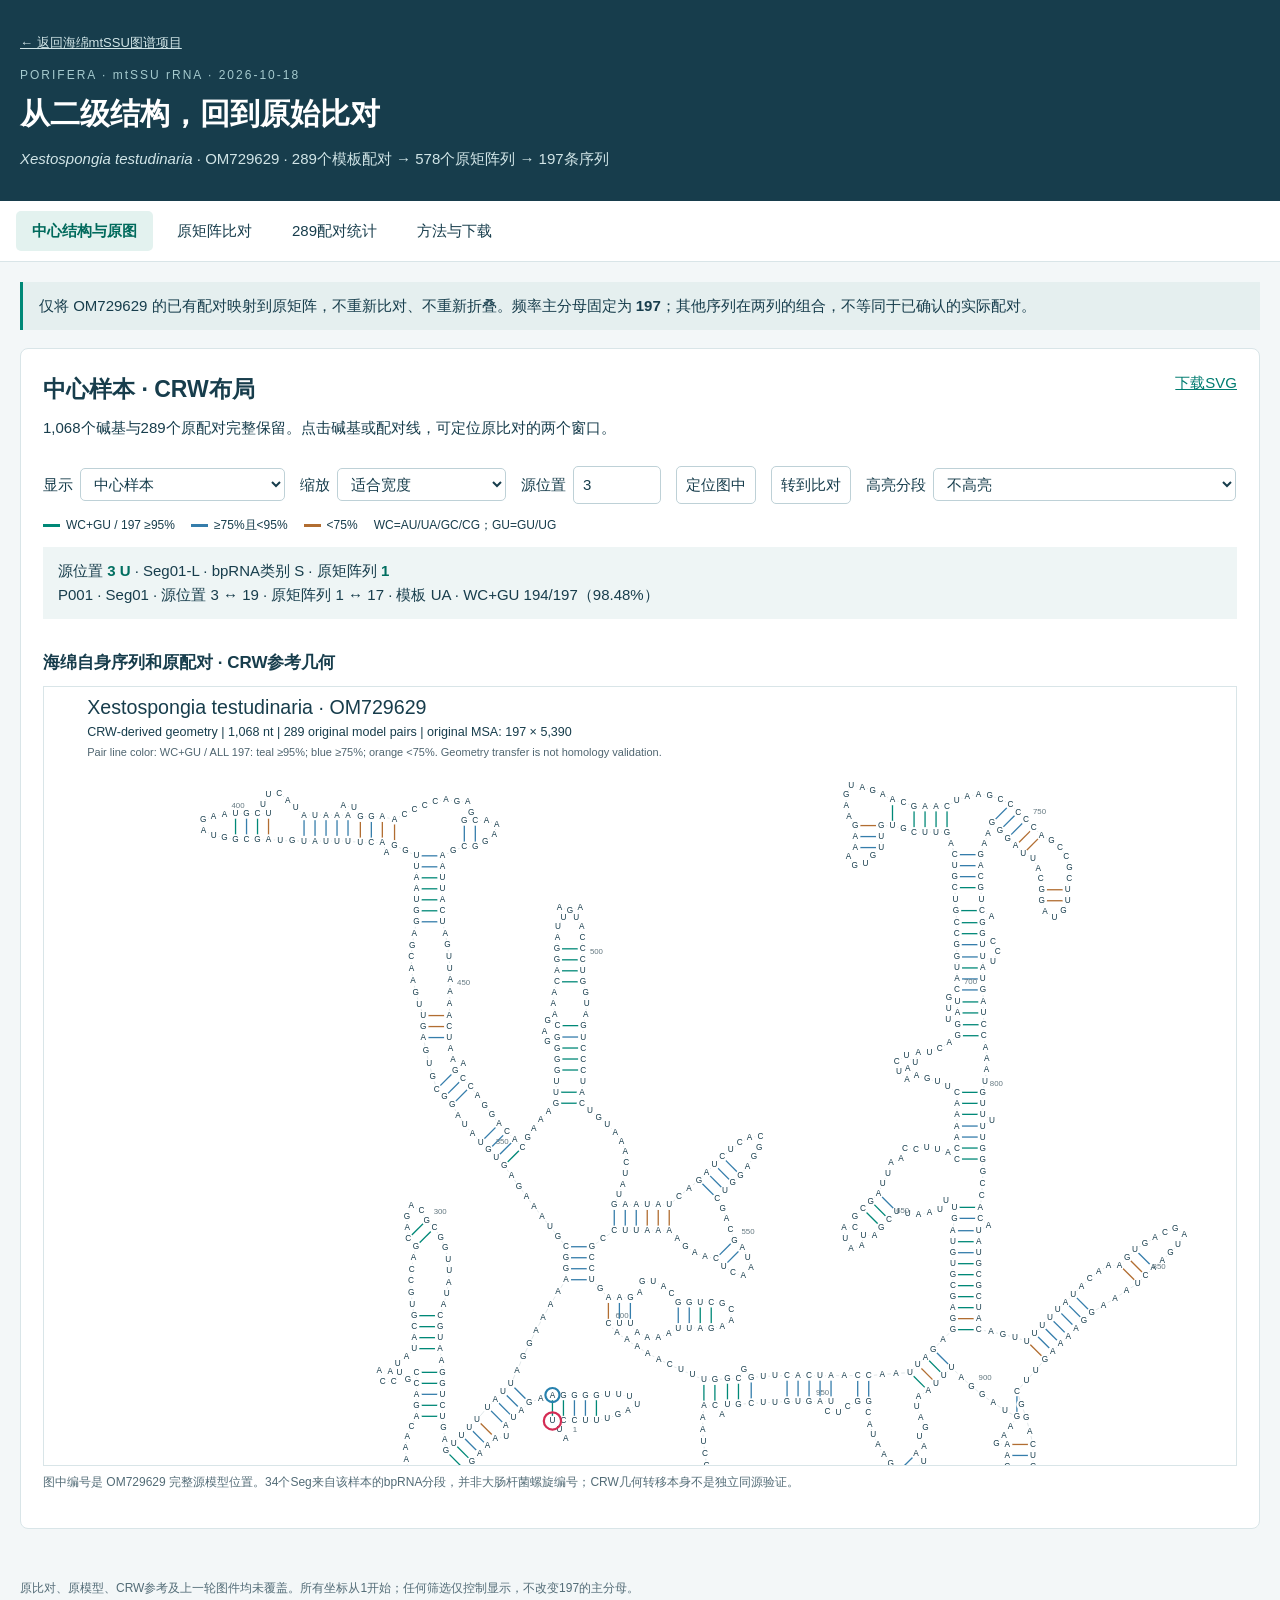
==== pair-atlas/index.html @ 53dcf441 "Add OM729629 289-pair CRW structure and original-alignment explorer" ====
<!doctype html>
<html lang="zh-CN">
<head><meta charset="utf-8"><meta name="viewport" content="width=device-width,initial-scale=1">
<meta name="description" content="海绵OM729629的289个模板配对：CRW二级结构与197条原比对的双向联动、分段轨道和逐配对碱基组合频率。"><title>海绵mtSSU · OM729629的289个模板配对</title><link rel="stylesheet" href="style.css?v=20261018"></head>
<body>
<header><a class="project-back" href="../#pair-atlas">← 返回海绵mtSSU图谱项目</a><div class="eyebrow">PORIFERA · mtSSU rRNA · 2026-10-18</div>
<h1>从二级结构，回到原始比对</h1>
<p><i>Xestospongia testudinaria</i> · OM729629 · 289个模板配对 → 578个原矩阵列 → 197条序列</p>
</header>
<nav aria-label="主导航"><a href="#structure">中心结构与原图</a><a href="#alignment">原矩阵比对</a><a href="#pairs">289配对统计</a><a href="#methods">方法与下载</a></nav>
<main>
<div class="scope">仅将 OM729629 的已有配对映射到原矩阵，不重新比对、不重新折叠。频率主分母固定为 <b>197</b>；其他序列在两列的组合，不等同于已确认的实际配对。</div>
<section id="structure" class="tab">
<div class="section-head"><div><h2>中心样本 · CRW布局</h2><p>1,068个碱基与289个原配对完整保留。点击碱基或配对线，可定位原比对的两个窗口。</p></div><a href="OM729629_CRW_pair_frequency.svg" download>下载SVG</a></div>
<div class="toolbar">
<label>显示 <select id="figureMode"><option value="center">中心样本</option><option value="compare">中心与大肠杆菌并排</option><option value="reference">原CRW大肠杆菌图</option><option value="oldref">大肠杆菌高光（静态图）</option></select></label>
<label>缩放 <select id="zoom"><option value="fit">适合宽度</option><option value="1">100%（可读碱基）</option><option value="1.5">150%</option><option value="2">200%</option></select></label>
<label>源位置 <input id="figurePosition" type="number" min="1" max="1068" value="3"></label><button id="figureLocate">定位图中</button><button id="figureToMsa">转到比对</button>
<label>高亮分段 <select id="figureSegment"><option value="">不高亮</option></select></label>
</div>
<div class="legend"><span><i style="background:#008877"></i>WC+GU / 197 ≥95%</span><span><i style="background:#357dab"></i>≥75%且&lt;95%</span><span><i style="background:#b16d31"></i>&lt;75%</span><span>WC=AU/UA/GC/CG；GU=GU/UG</span></div>
<div id="figureDetail" class="detail" aria-live="polite"></div>
<div class="figure-grid" id="figureGrid">
<div id="centrePane"><h3>海绵自身序列和原配对 · CRW参考几何</h3><div id="figureScroll" class="figure-scroll"><div id="figureInner"><svg xmlns="http://www.w3.org/2000/svg" id="centreSvg" width="1518" height="1900" viewBox="0 0 1518 1900" role="img" aria-labelledby="figTitle figDesc">
<title id="figTitle">OM729629 CRW-layout secondary structure, 1068 nt and 289 unchanged pairs</title>
<desc id="figDesc">Pair colors show the frequency of AU, UA, GC, CG, GU or UG at the two mapped columns among all 197 sequences, not experimentally validated pairs.</desc>
<rect width="100%" height="100%" fill="white"/>
<text x="55" y="35" font-family="Arial" font-size="25" fill="#173d4c">Xestospongia testudinaria · OM729629</text>
<text x="55" y="63" font-family="Arial" font-size="16" fill="#173d4c">CRW-derived geometry | 1,068 nt | 289 original model pairs | original MSA: 197 × 5,390</text>
<text x="55" y="88" font-family="Arial" font-size="14" fill="#4f6570">Pair line color: WC+GU / ALL 197: teal ≥95%; blue ≥75%; orange &lt;75%. Geometry transfer is not homology validation.</text>
<g id="pairLines">
<line class="pair-line" data-pair="1" x1="647.501" y1="934.728" x2="647.501" y2="901.728" stroke="#008877" stroke-width="1.65"><title>P001 Seg01: source 3–19; MSA 1–17; WC+GU 194/197 (98.48%)</title></line>
<line class="pair-line" data-pair="2" x1="661.501" y1="934.728" x2="661.501" y2="901.728" stroke="#008877" stroke-width="1.65"><title>P002 Seg01: source 4–18; MSA 2–16; WC+GU 196/197 (99.49%)</title></line>
<line class="pair-line" data-pair="3" x1="675.501" y1="934.728" x2="675.501" y2="901.728" stroke="#357dab" stroke-width="1.65"><title>P003 Seg01: source 5–17; MSA 3–15; WC+GU 183/197 (92.89%)</title></line>
<line class="pair-line" data-pair="4" x1="689.501" y1="934.728" x2="689.501" y2="901.728" stroke="#357dab" stroke-width="1.65"><title>P004 Seg01: source 6–16; MSA 4–14; WC+GU 181/197 (91.88%)</title></line>
<line class="pair-line" data-pair="5" x1="703.501" y1="934.728" x2="703.501" y2="901.728" stroke="#008877" stroke-width="1.65"><title>P005 Seg01: source 7–15; MSA 5–13; WC+GU 192/197 (97.46%)</title></line>
<line class="pair-line" data-pair="6" x1="617.808" y1="910.918" x2="594.474" y2="887.583" stroke="#357dab" stroke-width="1.65"><title>P006 Seg02: source 21–329; MSA 20–1818; WC+GU 174/197 (88.32%)</title></line>
<line class="pair-line" data-pair="7" x1="607.909" y1="920.817" x2="584.574" y2="897.483" stroke="#357dab" stroke-width="1.65"><title>P007 Seg02: source 22–328; MSA 21–1817; WC+GU 166/197 (84.26%)</title></line>
<line class="pair-line" data-pair="8" x1="598.009" y1="930.717" x2="574.675" y2="907.382" stroke="#357dab" stroke-width="1.65"><title>P008 Seg02: source 23–327; MSA 22–1816; WC+GU 159/197 (80.71%)</title></line>
<line class="pair-line" data-pair="9" x1="588.11" y1="940.616" x2="564.775" y2="917.282" stroke="#357dab" stroke-width="1.65"><title>P009 Seg02: source 24–326; MSA 24–1815; WC+GU 163/197 (82.74%)</title></line>
<line class="pair-line" data-pair="10" x1="574.719" y1="956.492" x2="551.384" y2="933.158" stroke="#b16d31" stroke-width="1.65"><title>P010 Seg02: source 26–325; MSA 26–1814; WC+GU 140/197 (71.07%)</title></line>
<line class="pair-line" data-pair="11" x1="564.819" y1="966.392" x2="541.485" y2="943.057" stroke="#357dab" stroke-width="1.65"><title>P011 Seg02: source 27–324; MSA 27–1813; WC+GU 164/197 (83.25%)</title></line>
<line class="pair-line" data-pair="12" x1="554.92" y1="976.291" x2="531.585" y2="952.957" stroke="#357dab" stroke-width="1.65"><title>P012 Seg02: source 28–323; MSA 28–1812; WC+GU 162/197 (82.23%)</title></line>
<line class="pair-line" data-pair="13" x1="545.02" y1="986.191" x2="521.686" y2="962.856" stroke="#008877" stroke-width="1.65"><title>P013 Seg02: source 29–322; MSA 29–1811; WC+GU 192/197 (97.46%)</title></line>
<line class="pair-line" data-pair="14" x1="535.121" y1="996.09" x2="511.786" y2="972.756" stroke="#008877" stroke-width="1.65"><title>P014 Seg02: source 30–321; MSA 30–1810; WC+GU 194/197 (98.48%)</title></line>
<line class="pair-line" data-pair="15" x1="494.871" y1="1049.883" x2="471.537" y2="1026.548" stroke="#357dab" stroke-width="1.65"><title>P015 Seg03: source 33–265; MSA 34–1694; WC+GU 173/197 (87.82%)</title></line>
<line class="pair-line" data-pair="16" x1="484.972" y1="1059.782" x2="461.637" y2="1036.448" stroke="#357dab" stroke-width="1.65"><title>P016 Seg03: source 34–264; MSA 35–1689; WC+GU 182/197 (92.39%)</title></line>
<line class="pair-line" data-pair="17" x1="475.072" y1="1069.682" x2="451.738" y2="1046.347" stroke="#357dab" stroke-width="1.65"><title>P017 Seg03: source 35–263; MSA 36–1688; WC+GU 174/197 (88.32%)</title></line>
<line class="pair-line" data-pair="18" x1="465.173" y1="1079.581" x2="441.838" y2="1056.247" stroke="#357dab" stroke-width="1.65"><title>P018 Seg03: source 36–262; MSA 38–1687; WC+GU 182/197 (92.39%)</title></line>
<line class="pair-line" data-pair="19" x1="455.273" y1="1089.481" x2="431.939" y2="1066.146" stroke="#357dab" stroke-width="1.65"><title>P019 Seg03: source 37–261; MSA 39–1686; WC+GU 187/197 (94.92%)</title></line>
<line class="pair-line" data-pair="20" x1="445.374" y1="1099.38" x2="422.039" y2="1076.046" stroke="#357dab" stroke-width="1.65"><title>P020 Seg03: source 38–260; MSA 40–1685; WC+GU 167/197 (84.77%)</title></line>
<line class="pair-line" data-pair="21" x1="434.576" y1="1122.61" x2="411.241" y2="1099.275" stroke="#357dab" stroke-width="1.65"><title>P021 Seg03: source 39–258; MSA 41–1683; WC+GU 169/197 (85.79%)</title></line>
<line class="pair-line" data-pair="22" x1="424.676" y1="1132.509" x2="401.342" y2="1109.175" stroke="#357dab" stroke-width="1.65"><title>P022 Seg03: source 40–257; MSA 42–1682; WC+GU 164/197 (83.25%)</title></line>
<line class="pair-line" data-pair="23" x1="415.793" y1="1158.275" x2="415.793" y2="1125.275" stroke="#357dab" stroke-width="1.65"><title>P023 Seg04: source 41–223; MSA 45–1643; WC+GU 163/197 (82.74%)</title></line>
<line class="pair-line" data-pair="24" x1="440.426" y1="1150.507" x2="407.426" y2="1150.507" stroke="#357dab" stroke-width="1.65"><title>P024 Seg04: source 43–222; MSA 47–1642; WC+GU 176/197 (89.34%)</title></line>
<line class="pair-line" data-pair="25" x1="436.577" y1="1177.149" x2="403.577" y2="1177.149" stroke="#008877" stroke-width="1.65"><title>P025 Seg04: source 46–221; MSA 50–1641; WC+GU 195/197 (98.98%)</title></line>
<line class="pair-line" data-pair="26" x1="436.577" y1="1191.149" x2="403.577" y2="1191.149" stroke="#357dab" stroke-width="1.65"><title>P026 Seg04: source 47–220; MSA 51–1640; WC+GU 183/197 (92.89%)</title></line>
<line class="pair-line" data-pair="27" x1="436.577" y1="1205.149" x2="403.577" y2="1205.149" stroke="#357dab" stroke-width="1.65"><title>P027 Seg04: source 48–219; MSA 52–1639; WC+GU 186/197 (94.42%)</title></line>
<line class="pair-line" data-pair="28" x1="434.898" y1="1230.733" x2="401.898" y2="1230.733" stroke="#008877" stroke-width="1.65"><title>P028 Seg04: source 50–218; MSA 54–1638; WC+GU 194/197 (98.48%)</title></line>
<line class="pair-line" data-pair="29" x1="434.898" y1="1244.733" x2="401.898" y2="1244.733" stroke="#008877" stroke-width="1.65"><title>P029 Seg04: source 51–217; MSA 55–1637; WC+GU 195/197 (98.98%)</title></line>
<line class="pair-line" data-pair="30" x1="434.898" y1="1258.733" x2="401.898" y2="1258.733" stroke="#008877" stroke-width="1.65"><title>P030 Seg04: source 52–216; MSA 56–1636; WC+GU 191/197 (96.95%)</title></line>
<line class="pair-line" data-pair="31" x1="462.672" y1="1321.196" x2="462.672" y2="1354.196" stroke="#357dab" stroke-width="1.65"><title>P031 Seg05: source 55–68; MSA 59–229; WC+GU 170/197 (86.29%)</title></line>
<line class="pair-line" data-pair="32" x1="476.672" y1="1321.196" x2="476.672" y2="1354.196" stroke="#357dab" stroke-width="1.65"><title>P032 Seg05: source 56–67; MSA 60–228; WC+GU 169/197 (85.79%)</title></line>
<line class="pair-line" data-pair="33" x1="490.672" y1="1321.196" x2="490.672" y2="1354.196" stroke="#357dab" stroke-width="1.65"><title>P033 Seg05: source 57–66; MSA 61–227; WC+GU 167/197 (84.77%)</title></line>
<line class="pair-line" data-pair="34" x1="510.966" y1="1323.763" x2="510.966" y2="1356.763" stroke="#b16d31" stroke-width="1.65"><title>P034 Seg05: source 59–65; MSA 63–226; WC+GU 106/197 (53.81%)</title></line>
<line class="pair-line" data-pair="35" x1="524.966" y1="1323.763" x2="524.966" y2="1356.763" stroke="#b16d31" stroke-width="1.65"><title>P035 Seg05: source 60–64; MSA 64–225; WC+GU 48/197 (24.37%)</title></line>
<line class="pair-line" data-pair="36" x1="329.992" y1="1445.541" x2="306.657" y2="1422.207" stroke="#357dab" stroke-width="1.65"><title>P036 Seg06: source 75–178; MSA 248–1591; WC+GU 183/197 (92.89%)</title></line>
<line class="pair-line" data-pair="37" x1="320.092" y1="1455.441" x2="296.758" y2="1432.106" stroke="#357dab" stroke-width="1.65"><title>P037 Seg06: source 76–177; MSA 249–1590; WC+GU 182/197 (92.39%)</title></line>
<line class="pair-line" data-pair="38" x1="310.193" y1="1465.34" x2="286.858" y2="1442.006" stroke="#357dab" stroke-width="1.65"><title>P038 Seg06: source 77–176; MSA 250–1589; WC+GU 182/197 (92.39%)</title></line>
<line class="pair-line" data-pair="39" x1="267.976" y1="1577.34" x2="234.976" y2="1577.34" stroke="#357dab" stroke-width="1.65"><title>P039 Seg07: source 84–129; MSA 274–1414; WC+GU 151/197 (76.65%)</title></line>
<line class="pair-line" data-pair="40" x1="267.976" y1="1591.34" x2="234.976" y2="1591.34" stroke="#357dab" stroke-width="1.65"><title>P040 Seg07: source 85–128; MSA 276–1413; WC+GU 165/197 (83.76%)</title></line>
<line class="pair-line" data-pair="41" x1="267.976" y1="1605.34" x2="234.976" y2="1605.34" stroke="#357dab" stroke-width="1.65"><title>P041 Seg07: source 86–127; MSA 277–1412; WC+GU 165/197 (83.76%)</title></line>
<line class="pair-line" data-pair="42" x1="267.976" y1="1619.34" x2="234.976" y2="1619.34" stroke="#357dab" stroke-width="1.65"><title>P042 Seg07: source 87–126; MSA 278–1411; WC+GU 166/197 (84.26%)</title></line>
<line class="pair-line" data-pair="43" x1="267.976" y1="1633.34" x2="234.976" y2="1633.34" stroke="#357dab" stroke-width="1.65"><title>P043 Seg07: source 88–125; MSA 279–1404; WC+GU 162/197 (82.23%)</title></line>
<line class="pair-line" data-pair="44" x1="267.976" y1="1647.34" x2="234.976" y2="1647.34" stroke="#357dab" stroke-width="1.65"><title>P044 Seg07: source 89–124; MSA 280–1403; WC+GU 162/197 (82.23%)</title></line>
<line class="pair-line" data-pair="45" x1="267.976" y1="1661.34" x2="234.976" y2="1661.34" stroke="#357dab" stroke-width="1.65"><title>P045 Seg07: source 90–123; MSA 283–1402; WC+GU 165/197 (83.76%)</title></line>
<line class="pair-line" data-pair="46" x1="267.976" y1="1675.34" x2="234.976" y2="1675.34" stroke="#b16d31" stroke-width="1.65"><title>P046 Seg07: source 91–122; MSA 325–1401; WC+GU 51/197 (25.89%)</title></line>
<line class="pair-line" data-pair="47" x1="255.7" y1="1717.554" x2="232.366" y2="1694.219" stroke="#357dab" stroke-width="1.65"><title>P047 Seg07: source 93–121; MSA 328–1394; WC+GU 157/197 (79.70%)</title></line>
<line class="pair-line" data-pair="48" x1="245.801" y1="1727.453" x2="222.466" y2="1704.118" stroke="#357dab" stroke-width="1.65"><title>P048 Seg07: source 94–120; MSA 378–1392; WC+GU 164/197 (83.25%)</title></line>
<line class="pair-line" data-pair="49" x1="211.263" y1="1791.945" x2="211.263" y2="1758.945" stroke="#357dab" stroke-width="1.65"><title>P049 Seg07: source 98–117; MSA 383–1389; WC+GU 164/197 (83.25%)</title></line>
<line class="pair-line" data-pair="50" x1="197.263" y1="1791.945" x2="197.263" y2="1758.945" stroke="#357dab" stroke-width="1.65"><title>P050 Seg07: source 99–116; MSA 387–1377; WC+GU 162/197 (82.23%)</title></line>
<line class="pair-line" data-pair="51" x1="183.263" y1="1791.945" x2="183.263" y2="1758.945" stroke="#357dab" stroke-width="1.65"><title>P051 Seg07: source 100–115; MSA 389–1376; WC+GU 156/197 (79.19%)</title></line>
<line class="pair-line" data-pair="52" x1="169.263" y1="1791.945" x2="169.263" y2="1758.945" stroke="#357dab" stroke-width="1.65"><title>P052 Seg07: source 101–114; MSA 391–1375; WC+GU 163/197 (82.74%)</title></line>
<line class="pair-line" data-pair="53" x1="155.263" y1="1791.945" x2="155.263" y2="1758.945" stroke="#b16d31" stroke-width="1.65"><title>P053 Seg07: source 102–113; MSA 397–1374; WC+GU 143/197 (72.59%)</title></line>
<line class="pair-line" data-pair="54" x1="141.263" y1="1791.945" x2="141.263" y2="1758.945" stroke="#b16d31" stroke-width="1.65"><title>P054 Seg07: source 103–112; MSA 398–1366; WC+GU 127/197 (64.47%)</title></line>
<line class="pair-line" data-pair="55" x1="236.661" y1="1557.374" x2="213.326" y2="1534.04" stroke="#357dab" stroke-width="1.65"><title>P055 Seg08: source 130–163; MSA 1415–1567; WC+GU 172/197 (87.31%)</title></line>
<line class="pair-line" data-pair="56" x1="226.761" y1="1567.274" x2="203.427" y2="1543.939" stroke="#357dab" stroke-width="1.65"><title>P056 Seg08: source 131–162; MSA 1417–1565; WC+GU 172/197 (87.31%)</title></line>
<line class="pair-line" data-pair="57" x1="216.862" y1="1577.173" x2="193.527" y2="1553.839" stroke="#357dab" stroke-width="1.65"><title>P057 Seg08: source 132–161; MSA 1418–1564; WC+GU 174/197 (88.32%)</title></line>
<line class="pair-line" data-pair="58" x1="206.962" y1="1587.073" x2="183.628" y2="1563.738" stroke="#357dab" stroke-width="1.65"><title>P058 Seg08: source 133–160; MSA 1420–1563; WC+GU 166/197 (84.26%)</title></line>
<line class="pair-line" data-pair="59" x1="197.063" y1="1596.972" x2="173.728" y2="1573.638" stroke="#357dab" stroke-width="1.65"><title>P059 Seg08: source 134–159; MSA 1457–1562; WC+GU 179/197 (90.86%)</title></line>
<line class="pair-line" data-pair="60" x1="154.713" y1="1619.475" x2="131.379" y2="1596.14" stroke="#357dab" stroke-width="1.65"><title>P060 Seg08: source 137–154; MSA 1483–1557; WC+GU 172/197 (87.31%)</title></line>
<line class="pair-line" data-pair="61" x1="144.814" y1="1629.374" x2="121.479" y2="1606.04" stroke="#357dab" stroke-width="1.65"><title>P061 Seg08: source 138–153; MSA 1484–1556; WC+GU 161/197 (81.73%)</title></line>
<line class="pair-line" data-pair="62" x1="134.914" y1="1639.274" x2="111.58" y2="1615.939" stroke="#357dab" stroke-width="1.65"><title>P062 Seg08: source 139–152; MSA 1485–1555; WC+GU 153/197 (77.66%)</title></line>
<line class="pair-line" data-pair="63" x1="122.239" y1="1648.035" x2="98.905" y2="1624.701" stroke="#b16d31" stroke-width="1.65"><title>P063 Seg08: source 142–151; MSA 1488–1554; WC+GU 143/197 (72.59%)</title></line>
<line class="pair-line" data-pair="64" x1="112.34" y1="1657.935" x2="89.005" y2="1634.6" stroke="#b16d31" stroke-width="1.65"><title>P064 Seg08: source 143–150; MSA 1489–1553; WC+GU 135/197 (68.53%)</title></line>
<line class="pair-line" data-pair="65" x1="102.44" y1="1667.834" x2="79.106" y2="1644.5" stroke="#b16d31" stroke-width="1.65"><title>P065 Seg08: source 144–149; MSA 1490–1552; WC+GU 110/197 (55.84%)</title></line>
<line class="pair-line" data-pair="66" x1="246.874" y1="1479.855" x2="270.209" y2="1456.52" stroke="#357dab" stroke-width="1.65"><title>P066 Seg09: source 166–175; MSA 1570–1588; WC+GU 185/197 (93.91%)</title></line>
<line class="pair-line" data-pair="67" x1="236.975" y1="1469.955" x2="260.309" y2="1446.621" stroke="#357dab" stroke-width="1.65"><title>P067 Seg09: source 167–174; MSA 1571–1587; WC+GU 185/197 (93.91%)</title></line>
<line class="pair-line" data-pair="68" x1="227.075" y1="1460.056" x2="250.41" y2="1436.721" stroke="#357dab" stroke-width="1.65"><title>P068 Seg09: source 168–173; MSA 1572–1586; WC+GU 172/197 (87.31%)</title></line>
<line class="pair-line" data-pair="69" x1="300.813" y1="1388.001" x2="300.813" y2="1355.001" stroke="#357dab" stroke-width="1.65"><title>P069 Seg10: source 180–201; MSA 1593–1615; WC+GU 156/197 (79.19%)</title></line>
<line class="pair-line" data-pair="70" x1="286.813" y1="1388.001" x2="286.813" y2="1355.001" stroke="#357dab" stroke-width="1.65"><title>P070 Seg10: source 181–200; MSA 1594–1614; WC+GU 166/197 (84.26%)</title></line>
<line class="pair-line" data-pair="71" x1="272.813" y1="1388.001" x2="272.813" y2="1355.001" stroke="#357dab" stroke-width="1.65"><title>P071 Seg10: source 182–199; MSA 1595–1613; WC+GU 166/197 (84.26%)</title></line>
<line class="pair-line" data-pair="72" x1="258.813" y1="1388.001" x2="258.813" y2="1355.001" stroke="#357dab" stroke-width="1.65"><title>P072 Seg10: source 183–198; MSA 1596–1611; WC+GU 164/197 (83.25%)</title></line>
<line class="pair-line" data-pair="73" x1="244.813" y1="1388.001" x2="244.813" y2="1355.001" stroke="#357dab" stroke-width="1.65"><title>P073 Seg10: source 184–197; MSA 1597–1610; WC+GU 157/197 (79.70%)</title></line>
<line class="pair-line" data-pair="74" x1="319.154" y1="1325.289" x2="342.489" y2="1301.954" stroke="#357dab" stroke-width="1.65"><title>P074 Seg11: source 203–212; MSA 1617–1632; WC+GU 166/197 (84.26%)</title></line>
<line class="pair-line" data-pair="75" x1="309.255" y1="1315.389" x2="332.589" y2="1292.055" stroke="#357dab" stroke-width="1.65"><title>P075 Seg11: source 204–211; MSA 1618–1631; WC+GU 164/197 (83.25%)</title></line>
<line class="pair-line" data-pair="76" x1="375.23" y1="1121.511" x2="375.23" y2="1088.511" stroke="#008877" stroke-width="1.65"><title>P076 Seg12: source 229–255; MSA 1649–1680; WC+GU 195/197 (98.98%)</title></line>
<line class="pair-line" data-pair="77" x1="361.83" y1="1112.501" x2="361.83" y2="1079.501" stroke="#008877" stroke-width="1.65"><title>P077 Seg12: source 231–254; MSA 1651–1679; WC+GU 197/197 (100.00%)</title></line>
<line class="pair-line" data-pair="78" x1="347.83" y1="1112.501" x2="347.83" y2="1079.501" stroke="#008877" stroke-width="1.65"><title>P078 Seg12: source 232–253; MSA 1652–1678; WC+GU 192/197 (97.46%)</title></line>
<line class="pair-line" data-pair="79" x1="333.83" y1="1112.501" x2="333.83" y2="1079.501" stroke="#008877" stroke-width="1.65"><title>P079 Seg12: source 233–252; MSA 1653–1677; WC+GU 197/197 (100.00%)</title></line>
<line class="pair-line" data-pair="80" x1="304.803" y1="1101.974" x2="304.803" y2="1068.974" stroke="#008877" stroke-width="1.65"><title>P080 Seg12: source 237–250; MSA 1657–1675; WC+GU 194/197 (98.48%)</title></line>
<line class="pair-line" data-pair="81" x1="290.803" y1="1101.974" x2="290.803" y2="1068.974" stroke="#008877" stroke-width="1.65"><title>P081 Seg12: source 238–249; MSA 1658–1674; WC+GU 193/197 (97.97%)</title></line>
<line class="pair-line" data-pair="82" x1="276.803" y1="1101.974" x2="276.803" y2="1068.974" stroke="#008877" stroke-width="1.65"><title>P082 Seg12: source 239–248; MSA 1659–1673; WC+GU 197/197 (100.00%)</title></line>
<line class="pair-line" data-pair="83" x1="262.803" y1="1101.974" x2="262.803" y2="1068.974" stroke="#357dab" stroke-width="1.65"><title>P083 Seg12: source 240–247; MSA 1664–1672; WC+GU 184/197 (93.40%)</title></line>
<line class="pair-line" data-pair="84" x1="248.803" y1="1101.974" x2="248.803" y2="1068.974" stroke="#357dab" stroke-width="1.65"><title>P084 Seg12: source 241–246; MSA 1665–1671; WC+GU 187/197 (94.92%)</title></line>
<line class="pair-line" data-pair="85" x1="474.412" y1="928.775" x2="507.412" y2="928.775" stroke="#008877" stroke-width="1.65"><title>P085 Seg13: source 272–318; MSA 1755–1807; WC+GU 193/197 (97.97%)</title></line>
<line class="pair-line" data-pair="86" x1="474.412" y1="914.775" x2="507.412" y2="914.775" stroke="#008877" stroke-width="1.65"><title>P086 Seg13: source 273–317; MSA 1756–1806; WC+GU 196/197 (99.49%)</title></line>
<line class="pair-line" data-pair="87" x1="474.412" y1="900.775" x2="507.412" y2="900.775" stroke="#357dab" stroke-width="1.65"><title>P087 Seg13: source 274–316; MSA 1757–1805; WC+GU 183/197 (92.89%)</title></line>
<line class="pair-line" data-pair="88" x1="474.412" y1="886.775" x2="507.412" y2="886.775" stroke="#008877" stroke-width="1.65"><title>P088 Seg13: source 275–315; MSA 1758–1801; WC+GU 195/197 (98.98%)</title></line>
<line class="pair-line" data-pair="89" x1="474.412" y1="872.775" x2="507.412" y2="872.775" stroke="#008877" stroke-width="1.65"><title>P089 Seg13: source 276–314; MSA 1759–1800; WC+GU 195/197 (98.98%)</title></line>
<line class="pair-line" data-pair="90" x1="471.435" y1="842.612" x2="504.435" y2="842.612" stroke="#008877" stroke-width="1.65"><title>P090 Seg13: source 285–312; MSA 1769–1796; WC+GU 191/197 (96.95%)</title></line>
<line class="pair-line" data-pair="91" x1="471.435" y1="828.612" x2="504.435" y2="828.612" stroke="#008877" stroke-width="1.65"><title>P091 Seg13: source 286–311; MSA 1770–1795; WC+GU 196/197 (99.49%)</title></line>
<line class="pair-line" data-pair="92" x1="471.435" y1="814.612" x2="504.435" y2="814.612" stroke="#008877" stroke-width="1.65"><title>P092 Seg13: source 287–310; MSA 1771–1794; WC+GU 197/197 (100.00%)</title></line>
<line class="pair-line" data-pair="93" x1="471.435" y1="800.612" x2="504.435" y2="800.612" stroke="#008877" stroke-width="1.65"><title>P093 Seg13: source 288–309; MSA 1772–1793; WC+GU 197/197 (100.00%)</title></line>
<line class="pair-line" data-pair="94" x1="473.785" y1="712.231" x2="497.12" y2="688.896" stroke="#008877" stroke-width="1.65"><title>P094 Seg13: source 294–301; MSA 1778–1785; WC+GU 197/197 (100.00%)</title></line>
<line class="pair-line" data-pair="95" x1="463.886" y1="702.331" x2="487.22" y2="678.997" stroke="#008877" stroke-width="1.65"><title>P095 Seg13: source 295–300; MSA 1779–1784; WC+GU 197/197 (100.00%)</title></line>
<line class="pair-line" data-pair="96" x1="664.674" y1="754.823" x2="697.674" y2="754.823" stroke="#357dab" stroke-width="1.65"><title>P096 Seg14: source 337–572; MSA 1834–2764; WC+GU 186/197 (94.42%)</title></line>
<line class="pair-line" data-pair="97" x1="664.674" y1="740.823" x2="697.674" y2="740.823" stroke="#357dab" stroke-width="1.65"><title>P097 Seg14: source 338–571; MSA 1835–2763; WC+GU 183/197 (92.89%)</title></line>
<line class="pair-line" data-pair="98" x1="664.674" y1="726.823" x2="697.674" y2="726.823" stroke="#357dab" stroke-width="1.65"><title>P098 Seg14: source 339–570; MSA 1842–2762; WC+GU 186/197 (94.42%)</title></line>
<line class="pair-line" data-pair="99" x1="664.674" y1="712.823" x2="697.674" y2="712.823" stroke="#357dab" stroke-width="1.65"><title>P099 Seg14: source 340–569; MSA 1843–2761; WC+GU 184/197 (93.40%)</title></line>
<line class="pair-line" data-pair="100" x1="585.946" y1="609.391" x2="609.28" y2="586.057" stroke="#008877" stroke-width="1.65"><title>P100 Seg15: source 348–467; MSA 1851–2474; WC+GU 188/197 (95.43%)</title></line>
<line class="pair-line" data-pair="101" x1="576.046" y1="599.492" x2="599.381" y2="576.157" stroke="#357dab" stroke-width="1.65"><title>P101 Seg15: source 349–466; MSA 1852–2473; WC+GU 180/197 (91.37%)</title></line>
<line class="pair-line" data-pair="102" x1="566.147" y1="589.592" x2="589.481" y2="566.258" stroke="#357dab" stroke-width="1.65"><title>P102 Seg15: source 350–465; MSA 1855–2472; WC+GU 186/197 (94.42%)</title></line>
<line class="pair-line" data-pair="103" x1="556.247" y1="579.693" x2="579.582" y2="556.358" stroke="#357dab" stroke-width="1.65"><title>P103 Seg15: source 351–464; MSA 1858–2471; WC+GU 178/197 (90.36%)</title></line>
<line class="pair-line" data-pair="104" x1="519.998" y1="531.858" x2="543.332" y2="508.524" stroke="#357dab" stroke-width="1.65"><title>P104 Seg15: source 355–460; MSA 1862–2467; WC+GU 160/197 (81.22%)</title></line>
<line class="pair-line" data-pair="105" x1="510.098" y1="521.959" x2="533.433" y2="498.624" stroke="#357dab" stroke-width="1.65"><title>P105 Seg15: source 356–459; MSA 1863–2466; WC+GU 180/197 (91.37%)</title></line>
<line class="pair-line" data-pair="106" x1="500.199" y1="512.059" x2="523.533" y2="488.725" stroke="#357dab" stroke-width="1.65"><title>P106 Seg15: source 357–458; MSA 1864–2465; WC+GU 174/197 (88.32%)</title></line>
<line class="pair-line" data-pair="107" x1="483.042" y1="446.431" x2="516.042" y2="446.431" stroke="#357dab" stroke-width="1.65"><title>P107 Seg15: source 361–454; MSA 2086–2456; WC+GU 151/197 (76.65%)</title></line>
<line class="pair-line" data-pair="108" x1="483.042" y1="432.431" x2="516.042" y2="432.431" stroke="#b16d31" stroke-width="1.65"><title>P108 Seg15: source 362–453; MSA 2088–2453; WC+GU 98/197 (49.75%)</title></line>
<line class="pair-line" data-pair="109" x1="483.042" y1="418.431" x2="516.042" y2="418.431" stroke="#b16d31" stroke-width="1.65"><title>P109 Seg15: source 363–452; MSA 2089–2452; WC+GU 144/197 (73.10%)</title></line>
<line class="pair-line" data-pair="110" x1="474.453" y1="298.999" x2="507.453" y2="298.999" stroke="#357dab" stroke-width="1.65"><title>P110 Seg15: source 371–444; MSA 2104–2208; WC+GU 186/197 (94.42%)</title></line>
<line class="pair-line" data-pair="111" x1="474.453" y1="284.999" x2="507.453" y2="284.999" stroke="#008877" stroke-width="1.65"><title>P111 Seg15: source 372–443; MSA 2105–2207; WC+GU 194/197 (98.48%)</title></line>
<line class="pair-line" data-pair="112" x1="474.453" y1="270.999" x2="507.453" y2="270.999" stroke="#008877" stroke-width="1.65"><title>P112 Seg15: source 373–442; MSA 2106–2206; WC+GU 192/197 (97.46%)</title></line>
<line class="pair-line" data-pair="113" x1="474.453" y1="256.999" x2="507.453" y2="256.999" stroke="#008877" stroke-width="1.65"><title>P113 Seg15: source 374–441; MSA 2108–2205; WC+GU 192/197 (97.46%)</title></line>
<line class="pair-line" data-pair="114" x1="474.453" y1="242.999" x2="507.453" y2="242.999" stroke="#008877" stroke-width="1.65"><title>P114 Seg15: source 375–440; MSA 2109–2204; WC+GU 191/197 (96.95%)</title></line>
<line class="pair-line" data-pair="115" x1="474.453" y1="228.999" x2="507.453" y2="228.999" stroke="#357dab" stroke-width="1.65"><title>P115 Seg15: source 376–439; MSA 2110–2203; WC+GU 181/197 (91.88%)</title></line>
<line class="pair-line" data-pair="116" x1="474.453" y1="214.999" x2="507.453" y2="214.999" stroke="#357dab" stroke-width="1.65"><title>P116 Seg15: source 377–438; MSA 2111–2202; WC+GU 183/197 (92.89%)</title></line>
<line class="pair-line" data-pair="117" x1="446.412" y1="201.595" x2="446.412" y2="168.595" stroke="#b16d31" stroke-width="1.65"><title>P117 Seg16: source 379–420; MSA 2113–2174; WC+GU 28/197 (14.21%)</title></line>
<line class="pair-line" data-pair="118" x1="430.866" y1="198.228" x2="430.866" y2="165.228" stroke="#b16d31" stroke-width="1.65"><title>P118 Seg16: source 381–419; MSA 2115–2172; WC+GU 23/197 (11.68%)</title></line>
<line class="pair-line" data-pair="119" x1="416.866" y1="198.228" x2="416.866" y2="165.228" stroke="#357dab" stroke-width="1.65"><title>P119 Seg16: source 382–418; MSA 2116–2171; WC+GU 173/197 (87.82%)</title></line>
<line class="pair-line" data-pair="120" x1="402.866" y1="198.228" x2="402.866" y2="165.228" stroke="#b16d31" stroke-width="1.65"><title>P120 Seg16: source 383–417; MSA 2118–2169; WC+GU 146/197 (74.11%)</title></line>
<line class="pair-line" data-pair="121" x1="387.161" y1="196.129" x2="387.161" y2="163.129" stroke="#357dab" stroke-width="1.65"><title>P121 Seg16: source 384–414; MSA 2122–2165; WC+GU 163/197 (82.74%)</title></line>
<line class="pair-line" data-pair="122" x1="373.161" y1="196.129" x2="373.161" y2="163.129" stroke="#357dab" stroke-width="1.65"><title>P122 Seg16: source 385–413; MSA 2123–2163; WC+GU 183/197 (92.89%)</title></line>
<line class="pair-line" data-pair="123" x1="359.161" y1="196.129" x2="359.161" y2="163.129" stroke="#357dab" stroke-width="1.65"><title>P123 Seg16: source 386–412; MSA 2127–2162; WC+GU 175/197 (88.83%)</title></line>
<line class="pair-line" data-pair="124" x1="345.161" y1="196.129" x2="345.161" y2="163.129" stroke="#357dab" stroke-width="1.65"><title>P124 Seg16: source 387–411; MSA 2128–2161; WC+GU 184/197 (93.40%)</title></line>
<line class="pair-line" data-pair="125" x1="331.161" y1="196.129" x2="331.161" y2="163.129" stroke="#357dab" stroke-width="1.65"><title>P125 Seg16: source 388–410; MSA 2129–2160; WC+GU 180/197 (91.37%)</title></line>
<line class="pair-line" data-pair="126" x1="285.928" y1="194.14" x2="285.928" y2="161.14" stroke="#b16d31" stroke-width="1.65"><title>P126 Seg16: source 391–404; MSA 2141–2154; WC+GU 139/197 (70.56%)</title></line>
<line class="pair-line" data-pair="127" x1="271.928" y1="194.14" x2="271.928" y2="161.14" stroke="#008877" stroke-width="1.65"><title>P127 Seg16: source 392–403; MSA 2142–2153; WC+GU 193/197 (97.97%)</title></line>
<line class="pair-line" data-pair="128" x1="257.928" y1="194.14" x2="257.928" y2="161.14" stroke="#357dab" stroke-width="1.65"><title>P128 Seg16: source 393–402; MSA 2143–2152; WC+GU 183/197 (92.89%)</title></line>
<line class="pair-line" data-pair="129" x1="243.928" y1="194.14" x2="243.928" y2="161.14" stroke="#008877" stroke-width="1.65"><title>P129 Seg16: source 394–401; MSA 2144–2151; WC+GU 191/197 (96.95%)</title></line>
<line class="pair-line" data-pair="130" x1="535.271" y1="170.197" x2="535.271" y2="203.197" stroke="#357dab" stroke-width="1.65"><title>P130 Seg17: source 429–436; MSA 2184–2200; WC+GU 176/197 (89.34%)</title></line>
<line class="pair-line" data-pair="131" x1="549.271" y1="170.197" x2="549.271" y2="203.197" stroke="#357dab" stroke-width="1.65"><title>P131 Seg17: source 430–435; MSA 2185–2199; WC+GU 181/197 (91.88%)</title></line>
<line class="pair-line" data-pair="132" x1="652.002" y1="530.055" x2="685.002" y2="530.055" stroke="#008877" stroke-width="1.65"><title>P132 Seg18: source 472–513; MSA 2479–2522; WC+GU 197/197 (100.00%)</title></line>
<line class="pair-line" data-pair="133" x1="652.002" y1="516.055" x2="685.002" y2="516.055" stroke="#008877" stroke-width="1.65"><title>P133 Seg18: source 473–512; MSA 2480–2521; WC+GU 196/197 (99.49%)</title></line>
<line class="pair-line" data-pair="134" x1="653.633" y1="487.757" x2="686.633" y2="487.757" stroke="#008877" stroke-width="1.65"><title>P134 Seg18: source 475–510; MSA 2482–2518; WC+GU 193/197 (97.97%)</title></line>
<line class="pair-line" data-pair="135" x1="653.633" y1="473.757" x2="686.633" y2="473.757" stroke="#008877" stroke-width="1.65"><title>P135 Seg18: source 476–509; MSA 2483–2517; WC+GU 195/197 (98.98%)</title></line>
<line class="pair-line" data-pair="136" x1="653.633" y1="459.757" x2="686.633" y2="459.757" stroke="#008877" stroke-width="1.65"><title>P136 Seg18: source 477–508; MSA 2484–2516; WC+GU 194/197 (98.48%)</title></line>
<line class="pair-line" data-pair="137" x1="653.633" y1="445.757" x2="686.633" y2="445.757" stroke="#357dab" stroke-width="1.65"><title>P137 Seg18: source 478–507; MSA 2485–2515; WC+GU 180/197 (91.37%)</title></line>
<line class="pair-line" data-pair="138" x1="653.858" y1="431.255" x2="686.858" y2="431.255" stroke="#008877" stroke-width="1.65"><title>P138 Seg18: source 482–506; MSA 2489–2514; WC+GU 197/197 (100.00%)</title></line>
<line class="pair-line" data-pair="139" x1="653.199" y1="375.429" x2="686.199" y2="375.429" stroke="#008877" stroke-width="1.65"><title>P139 Seg18: source 486–502; MSA 2493–2509; WC+GU 194/197 (98.48%)</title></line>
<line class="pair-line" data-pair="140" x1="653.199" y1="361.429" x2="686.199" y2="361.429" stroke="#008877" stroke-width="1.65"><title>P140 Seg18: source 487–501; MSA 2494–2508; WC+GU 193/197 (97.97%)</title></line>
<line class="pair-line" data-pair="141" x1="653.199" y1="347.429" x2="686.199" y2="347.429" stroke="#008877" stroke-width="1.65"><title>P141 Seg18: source 488–500; MSA 2495–2507; WC+GU 197/197 (100.00%)</title></line>
<line class="pair-line" data-pair="142" x1="653.199" y1="333.429" x2="686.199" y2="333.429" stroke="#008877" stroke-width="1.65"><title>P142 Seg18: source 489–499; MSA 2496–2506; WC+GU 196/197 (99.49%)</title></line>
<line class="pair-line" data-pair="143" x1="726.223" y1="659.485" x2="726.223" y2="692.485" stroke="#357dab" stroke-width="1.65"><title>P143 Seg19: source 524–567; MSA 2534–2759; WC+GU 183/197 (92.89%)</title></line>
<line class="pair-line" data-pair="144" x1="740.223" y1="659.485" x2="740.223" y2="692.485" stroke="#357dab" stroke-width="1.65"><title>P144 Seg19: source 525–566; MSA 2535–2758; WC+GU 161/197 (81.73%)</title></line>
<line class="pair-line" data-pair="145" x1="754.223" y1="659.485" x2="754.223" y2="692.485" stroke="#357dab" stroke-width="1.65"><title>P145 Seg19: source 526–565; MSA 2536–2757; WC+GU 162/197 (82.23%)</title></line>
<line class="pair-line" data-pair="146" x1="768.223" y1="659.485" x2="768.223" y2="692.485" stroke="#b16d31" stroke-width="1.65"><title>P146 Seg19: source 527–564; MSA 2537–2755; WC+GU 133/197 (67.51%)</title></line>
<line class="pair-line" data-pair="147" x1="782.223" y1="659.485" x2="782.223" y2="692.485" stroke="#b16d31" stroke-width="1.65"><title>P147 Seg19: source 528–563; MSA 2538–2754; WC+GU 72/197 (36.55%)</title></line>
<line class="pair-line" data-pair="148" x1="796.223" y1="659.485" x2="796.223" y2="692.485" stroke="#b16d31" stroke-width="1.65"><title>P148 Seg19: source 529–562; MSA 2539–2753; WC+GU 122/197 (61.93%)</title></line>
<line class="pair-line" data-pair="149" x1="833.941" y1="628.065" x2="857.275" y2="651.399" stroke="#357dab" stroke-width="1.65"><title>P149 Seg20: source 532–546; MSA 2544–2731; WC+GU 156/197 (79.19%)</title></line>
<line class="pair-line" data-pair="150" x1="843.84" y1="618.165" x2="867.175" y2="641.5" stroke="#357dab" stroke-width="1.65"><title>P150 Seg20: source 533–545; MSA 2545–2730; WC+GU 162/197 (82.23%)</title></line>
<line class="pair-line" data-pair="151" x1="853.74" y1="608.266" x2="877.074" y2="631.6" stroke="#357dab" stroke-width="1.65"><title>P151 Seg20: source 534–544; MSA 2547–2729; WC+GU 151/197 (76.65%)</title></line>
<line class="pair-line" data-pair="152" x1="863.639" y1="598.366" x2="886.974" y2="621.701" stroke="#357dab" stroke-width="1.65"><title>P152 Seg20: source 535–543; MSA 2549–2728; WC+GU 159/197 (80.71%)</title></line>
<line class="pair-line" data-pair="153" x1="879.185" y1="704.31" x2="855.851" y2="727.645" stroke="#357dab" stroke-width="1.65"><title>P153 Seg21: source 550–557; MSA 2735–2743; WC+GU 151/197 (76.65%)</title></line>
<line class="pair-line" data-pair="154" x1="889.085" y1="714.21" x2="865.75" y2="737.544" stroke="#357dab" stroke-width="1.65"><title>P154 Seg21: source 551–556; MSA 2736–2742; WC+GU 156/197 (79.19%)</title></line>
<line class="pair-line" data-pair="155" x1="718.756" y1="777.984" x2="718.756" y2="810.984" stroke="#b16d31" stroke-width="1.65"><title>P155 Seg22: source 574–600; MSA 2767–2812; WC+GU 72/197 (36.55%)</title></line>
<line class="pair-line" data-pair="156" x1="732.756" y1="777.984" x2="732.756" y2="810.984" stroke="#357dab" stroke-width="1.65"><title>P156 Seg22: source 575–599; MSA 2786–2811; WC+GU 169/197 (85.79%)</title></line>
<line class="pair-line" data-pair="157" x1="746.756" y1="777.984" x2="746.756" y2="810.984" stroke="#357dab" stroke-width="1.65"><title>P157 Seg22: source 576–598; MSA 2787–2810; WC+GU 165/197 (83.76%)</title></line>
<line class="pair-line" data-pair="158" x1="807.716" y1="783.539" x2="807.716" y2="816.539" stroke="#357dab" stroke-width="1.65"><title>P158 Seg22: source 582–593; MSA 2793–2804; WC+GU 181/197 (91.88%)</title></line>
<line class="pair-line" data-pair="159" x1="821.716" y1="783.539" x2="821.716" y2="816.539" stroke="#357dab" stroke-width="1.65"><title>P159 Seg22: source 583–592; MSA 2794–2803; WC+GU 185/197 (93.91%)</title></line>
<line class="pair-line" data-pair="160" x1="835.716" y1="783.539" x2="835.716" y2="816.539" stroke="#008877" stroke-width="1.65"><title>P160 Seg22: source 584–591; MSA 2795–2802; WC+GU 196/197 (99.49%)</title></line>
<line class="pair-line" data-pair="161" x1="849.716" y1="783.539" x2="849.716" y2="816.539" stroke="#008877" stroke-width="1.65"><title>P161 Seg22: source 585–590; MSA 2796–2801; WC+GU 197/197 (100.00%)</title></line>
<line class="pair-line" data-pair="162" x1="840.384" y1="882.371" x2="840.384" y2="915.371" stroke="#008877" stroke-width="1.65"><title>P162 Seg23: source 609–960; MSA 2824–4301; WC+GU 197/197 (100.00%)</title></line>
<line class="pair-line" data-pair="163" x1="854.384" y1="882.371" x2="854.384" y2="915.371" stroke="#008877" stroke-width="1.65"><title>P163 Seg23: source 610–959; MSA 2825–4300; WC+GU 195/197 (98.98%)</title></line>
<line class="pair-line" data-pair="164" x1="870.402" y1="880.591" x2="870.402" y2="913.591" stroke="#008877" stroke-width="1.65"><title>P164 Seg23: source 611–957; MSA 2826–4298; WC+GU 197/197 (100.00%)</title></line>
<line class="pair-line" data-pair="165" x1="884.402" y1="880.591" x2="884.402" y2="913.591" stroke="#008877" stroke-width="1.65"><title>P165 Seg23: source 612–956; MSA 2827–4297; WC+GU 195/197 (98.98%)</title></line>
<line class="pair-line" data-pair="166" x1="900.639" y1="879.224" x2="900.639" y2="912.224" stroke="#357dab" stroke-width="1.65"><title>P166 Seg23: source 614–955; MSA 2829–4296; WC+GU 178/197 (90.36%)</title></line>
<line class="pair-line" data-pair="167" x1="946.296" y1="876.987" x2="946.296" y2="909.987" stroke="#357dab" stroke-width="1.65"><title>P167 Seg23: source 617–952; MSA 2833–4293; WC+GU 179/197 (90.86%)</title></line>
<line class="pair-line" data-pair="168" x1="960.296" y1="876.987" x2="960.296" y2="909.987" stroke="#357dab" stroke-width="1.65"><title>P168 Seg23: source 618–951; MSA 2834–4292; WC+GU 178/197 (90.36%)</title></line>
<line class="pair-line" data-pair="169" x1="974.296" y1="876.987" x2="974.296" y2="909.987" stroke="#357dab" stroke-width="1.65"><title>P169 Seg23: source 619–950; MSA 2837–4291; WC+GU 181/197 (91.88%)</title></line>
<line class="pair-line" data-pair="170" x1="988.296" y1="876.987" x2="988.296" y2="909.987" stroke="#357dab" stroke-width="1.65"><title>P170 Seg23: source 620–949; MSA 2838–4290; WC+GU 164/197 (83.25%)</title></line>
<line class="pair-line" data-pair="171" x1="1002.296" y1="876.987" x2="1002.296" y2="909.987" stroke="#357dab" stroke-width="1.65"><title>P171 Seg23: source 621–948; MSA 2840–4289; WC+GU 162/197 (82.23%)</title></line>
<line class="pair-line" data-pair="172" x1="1036.249" y1="877.066" x2="1036.249" y2="910.066" stroke="#357dab" stroke-width="1.65"><title>P172 Seg23: source 623–944; MSA 2843–4285; WC+GU 155/197 (78.68%)</title></line>
<line class="pair-line" data-pair="173" x1="1050.249" y1="877.066" x2="1050.249" y2="910.066" stroke="#357dab" stroke-width="1.65"><title>P173 Seg23: source 624–943; MSA 2844–4284; WC+GU 157/197 (79.70%)</title></line>
<line class="pair-line" data-pair="174" x1="1102.783" y1="873.067" x2="1126.117" y2="896.401" stroke="#008877" stroke-width="1.65"><title>P174 Seg24: source 627–905; MSA 2847–4197; WC+GU 194/197 (98.48%)</title></line>
<line class="pair-line" data-pair="175" x1="1112.682" y1="863.167" x2="1136.017" y2="886.502" stroke="#b16d31" stroke-width="1.65"><title>P175 Seg24: source 628–904; MSA 2848–4196; WC+GU 0/197 (0.00%)</title></line>
<line class="pair-line" data-pair="176" x1="1122.581" y1="853.268" x2="1145.916" y2="876.602" stroke="#008877" stroke-width="1.65"><title>P176 Seg24: source 629–903; MSA 2849–4195; WC+GU 194/197 (98.48%)</title></line>
<line class="pair-line" data-pair="177" x1="1132.481" y1="843.368" x2="1155.816" y2="866.703" stroke="#357dab" stroke-width="1.65"><title>P177 Seg24: source 630–902; MSA 2850–4194; WC+GU 185/197 (93.91%)</title></line>
<line class="pair-line" data-pair="178" x1="1157.438" y1="818.399" x2="1190.438" y2="818.399" stroke="#008877" stroke-width="1.65"><title>P178 Seg25: source 632–823; MSA 2852–4024; WC+GU 195/197 (98.98%)</title></line>
<line class="pair-line" data-pair="179" x1="1157.438" y1="804.399" x2="1190.438" y2="804.399" stroke="#b16d31" stroke-width="1.65"><title>P179 Seg25: source 633–822; MSA 2853–4023; WC+GU 2/197 (1.02%)</title></line>
<line class="pair-line" data-pair="180" x1="1157.438" y1="790.399" x2="1190.438" y2="790.399" stroke="#008877" stroke-width="1.65"><title>P180 Seg25: source 634–821; MSA 2854–4022; WC+GU 193/197 (97.97%)</title></line>
<line class="pair-line" data-pair="181" x1="1157.438" y1="776.399" x2="1190.438" y2="776.399" stroke="#008877" stroke-width="1.65"><title>P181 Seg25: source 635–820; MSA 2855–4021; WC+GU 197/197 (100.00%)</title></line>
<line class="pair-line" data-pair="182" x1="1157.438" y1="762.399" x2="1190.438" y2="762.399" stroke="#008877" stroke-width="1.65"><title>P182 Seg25: source 636–819; MSA 2856–4020; WC+GU 195/197 (98.98%)</title></line>
<line class="pair-line" data-pair="183" x1="1157.438" y1="748.399" x2="1190.438" y2="748.399" stroke="#008877" stroke-width="1.65"><title>P183 Seg25: source 637–818; MSA 2857–4019; WC+GU 196/197 (99.49%)</title></line>
<line class="pair-line" data-pair="184" x1="1157.438" y1="734.399" x2="1190.438" y2="734.399" stroke="#008877" stroke-width="1.65"><title>P184 Seg25: source 638–817; MSA 2858–4018; WC+GU 196/197 (99.49%)</title></line>
<line class="pair-line" data-pair="185" x1="1157.438" y1="720.399" x2="1190.438" y2="720.399" stroke="#357dab" stroke-width="1.65"><title>P185 Seg25: source 639–816; MSA 2859–4017; WC+GU 181/197 (91.88%)</title></line>
<line class="pair-line" data-pair="186" x1="1157.438" y1="706.399" x2="1190.438" y2="706.399" stroke="#008877" stroke-width="1.65"><title>P186 Seg25: source 640–815; MSA 2860–4016; WC+GU 197/197 (100.00%)</title></line>
<line class="pair-line" data-pair="187" x1="1157.438" y1="692.399" x2="1190.438" y2="692.399" stroke="#357dab" stroke-width="1.65"><title>P187 Seg25: source 641–814; MSA 2861–4015; WC+GU 182/197 (92.39%)</title></line>
<line class="pair-line" data-pair="188" x1="1159.372" y1="676.692" x2="1192.372" y2="676.692" stroke="#357dab" stroke-width="1.65"><title>P188 Seg25: source 642–812; MSA 2862–4013; WC+GU 173/197 (87.82%)</title></line>
<line class="pair-line" data-pair="189" x1="1159.372" y1="662.692" x2="1192.372" y2="662.692" stroke="#008877" stroke-width="1.65"><title>P189 Seg25: source 643–811; MSA 2863–4012; WC+GU 190/197 (96.45%)</title></line>
<line class="pair-line" data-pair="190" x1="1086.104" y1="668.202" x2="1062.769" y2="644.867" stroke="#357dab" stroke-width="1.65"><title>P190 Seg26: source 649–662; MSA 2869–2882; WC+GU 186/197 (94.42%)</title></line>
<line class="pair-line" data-pair="191" x1="1076.204" y1="678.101" x2="1052.87" y2="654.767" stroke="#008877" stroke-width="1.65"><title>P191 Seg26: source 650–661; MSA 2870–2881; WC+GU 196/197 (99.49%)</title></line>
<line class="pair-line" data-pair="192" x1="1066.305" y1="688.001" x2="1042.97" y2="664.666" stroke="#008877" stroke-width="1.65"><title>P192 Seg26: source 651–660; MSA 2871–2880; WC+GU 197/197 (100.00%)</title></line>
<line class="pair-line" data-pair="193" x1="1162.53" y1="601.136" x2="1195.53" y2="601.136" stroke="#008877" stroke-width="1.65"><title>P193 Seg27: source 672–807; MSA 2893–4008; WC+GU 197/197 (100.00%)</title></line>
<line class="pair-line" data-pair="194" x1="1162.53" y1="587.136" x2="1195.53" y2="587.136" stroke="#008877" stroke-width="1.65"><title>P194 Seg27: source 673–806; MSA 2894–4007; WC+GU 196/197 (99.49%)</title></line>
<line class="pair-line" data-pair="195" x1="1162.53" y1="573.136" x2="1195.53" y2="573.136" stroke="#357dab" stroke-width="1.65"><title>P195 Seg27: source 674–805; MSA 2895–4006; WC+GU 178/197 (90.36%)</title></line>
<line class="pair-line" data-pair="196" x1="1162.53" y1="559.136" x2="1195.53" y2="559.136" stroke="#357dab" stroke-width="1.65"><title>P196 Seg27: source 675–804; MSA 2896–4005; WC+GU 179/197 (90.86%)</title></line>
<line class="pair-line" data-pair="197" x1="1162.562" y1="544.216" x2="1195.562" y2="544.216" stroke="#008877" stroke-width="1.65"><title>P197 Seg27: source 676–802; MSA 2897–4003; WC+GU 194/197 (98.48%)</title></line>
<line class="pair-line" data-pair="198" x1="1162.562" y1="530.216" x2="1195.562" y2="530.216" stroke="#008877" stroke-width="1.65"><title>P198 Seg27: source 677–801; MSA 2898–4002; WC+GU 196/197 (99.49%)</title></line>
<line class="pair-line" data-pair="199" x1="1162.562" y1="516.216" x2="1195.562" y2="516.216" stroke="#008877" stroke-width="1.65"><title>P199 Seg27: source 678–800; MSA 2899–4001; WC+GU 191/197 (96.95%)</title></line>
<line class="pair-line" data-pair="200" x1="1163.715" y1="444.087" x2="1196.715" y2="444.087" stroke="#008877" stroke-width="1.65"><title>P200 Seg27: source 693–795; MSA 3184–3995; WC+GU 197/197 (100.00%)</title></line>
<line class="pair-line" data-pair="201" x1="1163.715" y1="430.087" x2="1196.715" y2="430.087" stroke="#008877" stroke-width="1.65"><title>P201 Seg27: source 694–794; MSA 3185–3994; WC+GU 196/197 (99.49%)</title></line>
<line class="pair-line" data-pair="202" x1="1163.265" y1="415.063" x2="1196.265" y2="415.063" stroke="#008877" stroke-width="1.65"><title>P202 Seg27: source 696–793; MSA 3187–3993; WC+GU 197/197 (100.00%)</title></line>
<line class="pair-line" data-pair="203" x1="1163.265" y1="401.063" x2="1196.265" y2="401.063" stroke="#008877" stroke-width="1.65"><title>P203 Seg27: source 697–792; MSA 3188–3992; WC+GU 191/197 (96.95%)</title></line>
<line class="pair-line" data-pair="204" x1="1162.614" y1="385.776" x2="1195.614" y2="385.776" stroke="#357dab" stroke-width="1.65"><title>P204 Seg27: source 700–791; MSA 3191–3991; WC+GU 184/197 (93.40%)</title></line>
<line class="pair-line" data-pair="205" x1="1162.614" y1="371.776" x2="1195.614" y2="371.776" stroke="#357dab" stroke-width="1.65"><title>P205 Seg27: source 701–790; MSA 3192–3990; WC+GU 183/197 (92.89%)</title></line>
<line class="pair-line" data-pair="206" x1="1162.614" y1="357.776" x2="1195.614" y2="357.776" stroke="#008877" stroke-width="1.65"><title>P206 Seg27: source 702–789; MSA 3193–3989; WC+GU 197/197 (100.00%)</title></line>
<line class="pair-line" data-pair="207" x1="1162.614" y1="343.776" x2="1195.614" y2="343.776" stroke="#357dab" stroke-width="1.65"><title>P207 Seg27: source 703–788; MSA 3194–3988; WC+GU 181/197 (91.88%)</title></line>
<line class="pair-line" data-pair="208" x1="1162.246" y1="328.145" x2="1195.246" y2="328.145" stroke="#357dab" stroke-width="1.65"><title>P208 Seg27: source 704–784; MSA 3195–3984; WC+GU 186/197 (94.42%)</title></line>
<line class="pair-line" data-pair="209" x1="1162.246" y1="314.145" x2="1195.246" y2="314.145" stroke="#008877" stroke-width="1.65"><title>P209 Seg27: source 705–783; MSA 3196–3983; WC+GU 197/197 (100.00%)</title></line>
<line class="pair-line" data-pair="210" x1="1162.246" y1="300.145" x2="1195.246" y2="300.145" stroke="#008877" stroke-width="1.65"><title>P210 Seg27: source 706–782; MSA 3197–3982; WC+GU 196/197 (99.49%)</title></line>
<line class="pair-line" data-pair="211" x1="1161.498" y1="284.754" x2="1194.498" y2="284.754" stroke="#008877" stroke-width="1.65"><title>P211 Seg27: source 707–780; MSA 3198–3980; WC+GU 197/197 (100.00%)</title></line>
<line class="pair-line" data-pair="212" x1="1159.831" y1="255.517" x2="1192.831" y2="255.517" stroke="#008877" stroke-width="1.65"><title>P212 Seg27: source 709–778; MSA 3204–3978; WC+GU 188/197 (95.43%)</title></line>
<line class="pair-line" data-pair="213" x1="1159.831" y1="241.517" x2="1192.831" y2="241.517" stroke="#357dab" stroke-width="1.65"><title>P213 Seg27: source 710–777; MSA 3205–3977; WC+GU 164/197 (83.25%)</title></line>
<line class="pair-line" data-pair="214" x1="1159.831" y1="227.517" x2="1192.831" y2="227.517" stroke="#357dab" stroke-width="1.65"><title>P214 Seg27: source 711–776; MSA 3206–3976; WC+GU 175/197 (88.83%)</title></line>
<line class="pair-line" data-pair="215" x1="1159.831" y1="213.517" x2="1192.831" y2="213.517" stroke="#357dab" stroke-width="1.65"><title>P215 Seg27: source 712–775; MSA 3207–3975; WC+GU 156/197 (79.19%)</title></line>
<line class="pair-line" data-pair="216" x1="1150.017" y1="184.806" x2="1150.017" y2="151.806" stroke="#008877" stroke-width="1.65"><title>P216 Seg28: source 714–742; MSA 3209–3266; WC+GU 193/197 (97.97%)</title></line>
<line class="pair-line" data-pair="217" x1="1136.017" y1="184.806" x2="1136.017" y2="151.806" stroke="#008877" stroke-width="1.65"><title>P217 Seg28: source 715–741; MSA 3210–3265; WC+GU 192/197 (97.46%)</title></line>
<line class="pair-line" data-pair="218" x1="1122.017" y1="184.806" x2="1122.017" y2="151.806" stroke="#008877" stroke-width="1.65"><title>P218 Seg28: source 716–740; MSA 3211–3264; WC+GU 195/197 (98.98%)</title></line>
<line class="pair-line" data-pair="219" x1="1108.017" y1="184.806" x2="1108.017" y2="151.806" stroke="#008877" stroke-width="1.65"><title>P219 Seg28: source 717–739; MSA 3212–3263; WC+GU 189/197 (95.94%)</title></line>
<line class="pair-line" data-pair="220" x1="1080.546" y1="176.896" x2="1080.546" y2="143.896" stroke="#008877" stroke-width="1.65"><title>P220 Seg28: source 719–737; MSA 3214–3261; WC+GU 191/197 (96.95%)</title></line>
<line class="pair-line" data-pair="221" x1="1066.109" y1="176.48" x2="1033.109" y2="176.48" stroke="#b16d31" stroke-width="1.65"><title>P221 Seg28: source 720–729; MSA 3215–3253; WC+GU 36/197 (18.27%)</title></line>
<line class="pair-line" data-pair="222" x1="1066.109" y1="190.48" x2="1033.109" y2="190.48" stroke="#357dab" stroke-width="1.65"><title>P222 Seg28: source 721–728; MSA 3216–3223; WC+GU 179/197 (90.86%)</title></line>
<line class="pair-line" data-pair="223" x1="1066.109" y1="204.48" x2="1033.109" y2="204.48" stroke="#357dab" stroke-width="1.65"><title>P223 Seg28: source 722–727; MSA 3217–3222; WC+GU 178/197 (90.36%)</title></line>
<line class="pair-line" data-pair="224" x1="1230.698" y1="149.353" x2="1207.363" y2="172.687" stroke="#357dab" stroke-width="1.65"><title>P224 Seg29: source 748–772; MSA 3280–3965; WC+GU 183/197 (92.89%)</title></line>
<line class="pair-line" data-pair="225" x1="1240.597" y1="159.252" x2="1217.263" y2="182.587" stroke="#357dab" stroke-width="1.65"><title>P225 Seg29: source 749–771; MSA 3281–3964; WC+GU 185/197 (93.91%)</title></line>
<line class="pair-line" data-pair="226" x1="1250.497" y1="169.152" x2="1227.162" y2="192.486" stroke="#357dab" stroke-width="1.65"><title>P226 Seg29: source 750–770; MSA 3282–3963; WC+GU 162/197 (82.23%)</title></line>
<line class="pair-line" data-pair="227" x1="1260.396" y1="179.051" x2="1237.062" y2="202.386" stroke="#b16d31" stroke-width="1.65"><title>P227 Seg29: source 751–769; MSA 3283–3962; WC+GU 141/197 (71.57%)</title></line>
<line class="pair-line" data-pair="228" x1="1270.296" y1="188.951" x2="1246.961" y2="212.285" stroke="#b16d31" stroke-width="1.65"><title>P228 Seg29: source 752–768; MSA 3284–3961; WC+GU 110/197 (55.84%)</title></line>
<line class="pair-line" data-pair="229" x1="1303.725" y1="258.203" x2="1270.725" y2="258.203" stroke="#b16d31" stroke-width="1.65"><title>P229 Seg29: source 758–764; MSA 3291–3957; WC+GU 81/197 (41.12%)</title></line>
<line class="pair-line" data-pair="230" x1="1303.725" y1="272.203" x2="1270.725" y2="272.203" stroke="#b16d31" stroke-width="1.65"><title>P230 Seg29: source 759–763; MSA 3292–3956; WC+GU 66/197 (33.50%)</title></line>
<line class="pair-line" data-pair="231" x1="1251.406" y1="832.87" x2="1274.74" y2="856.205" stroke="#b16d31" stroke-width="1.65"><title>P231 Seg30: source 827–861; MSA 4029–4149; WC+GU 133/197 (67.51%)</title></line>
<line class="pair-line" data-pair="232" x1="1261.305" y1="822.971" x2="1284.64" y2="846.305" stroke="#357dab" stroke-width="1.65"><title>P232 Seg30: source 828–860; MSA 4031–4148; WC+GU 151/197 (76.65%)</title></line>
<line class="pair-line" data-pair="233" x1="1271.205" y1="813.071" x2="1294.539" y2="836.406" stroke="#357dab" stroke-width="1.65"><title>P233 Seg30: source 829–859; MSA 4035–4144; WC+GU 155/197 (78.68%)</title></line>
<line class="pair-line" data-pair="234" x1="1281.104" y1="803.172" x2="1304.439" y2="826.506" stroke="#357dab" stroke-width="1.65"><title>P234 Seg30: source 830–858; MSA 4036–4143; WC+GU 149/197 (75.63%)</title></line>
<line class="pair-line" data-pair="235" x1="1291.004" y1="793.272" x2="1314.338" y2="816.607" stroke="#357dab" stroke-width="1.65"><title>P235 Seg30: source 831–857; MSA 4037–4141; WC+GU 171/197 (86.80%)</title></line>
<line class="pair-line" data-pair="236" x1="1300.903" y1="783.373" x2="1324.238" y2="806.707" stroke="#357dab" stroke-width="1.65"><title>P236 Seg30: source 832–856; MSA 4039–4130; WC+GU 176/197 (89.34%)</title></line>
<line class="pair-line" data-pair="237" x1="1310.803" y1="773.473" x2="1334.137" y2="796.808" stroke="#357dab" stroke-width="1.65"><title>P237 Seg30: source 833–855; MSA 4040–4129; WC+GU 149/197 (75.63%)</title></line>
<line class="pair-line" data-pair="238" x1="1369.545" y1="736.086" x2="1392.879" y2="759.421" stroke="#b16d31" stroke-width="1.65"><title>P238 Seg30: source 838–851; MSA 4071–4124; WC+GU 120/197 (60.91%)</title></line>
<line class="pair-line" data-pair="239" x1="1379.444" y1="726.187" x2="1402.779" y2="749.521" stroke="#b16d31" stroke-width="1.65"><title>P239 Seg30: source 839–850; MSA 4072–4123; WC+GU 133/197 (67.51%)</title></line>
<line class="pair-line" data-pair="240" x1="1389.344" y1="716.287" x2="1412.678" y2="739.622" stroke="#357dab" stroke-width="1.65"><title>P240 Seg30: source 840–849; MSA 4073–4122; WC+GU 156/197 (79.19%)</title></line>
<line class="pair-line" data-pair="241" x1="1238.992" y1="896.65" x2="1238.992" y2="929.65" stroke="#357dab" stroke-width="1.65"><title>P241 Seg31: source 864–896; MSA 4152–4188; WC+GU 185/197 (93.91%)</title></line>
<line class="pair-line" data-pair="242" x1="1259.616" y1="964.614" x2="1226.616" y2="964.614" stroke="#b16d31" stroke-width="1.65"><title>P242 Seg31: source 868–892; MSA 4156–4184; WC+GU 86/197 (43.65%)</title></line>
<line class="pair-line" data-pair="243" x1="1259.616" y1="978.614" x2="1226.616" y2="978.614" stroke="#357dab" stroke-width="1.65"><title>P243 Seg31: source 869–891; MSA 4157–4183; WC+GU 154/197 (78.17%)</title></line>
<line class="pair-line" data-pair="244" x1="1259.616" y1="992.614" x2="1226.616" y2="992.614" stroke="#357dab" stroke-width="1.65"><title>P244 Seg31: source 870–890; MSA 4158–4182; WC+GU 162/197 (82.23%)</title></line>
<line class="pair-line" data-pair="245" x1="1259.616" y1="1006.614" x2="1226.616" y2="1006.614" stroke="#357dab" stroke-width="1.65"><title>P245 Seg31: source 871–889; MSA 4159–4181; WC+GU 168/197 (85.28%)</title></line>
<line class="pair-line" data-pair="246" x1="1269.073" y1="1034.749" x2="1236.073" y2="1034.749" stroke="#b16d31" stroke-width="1.65"><title>P246 Seg31: source 873–887; MSA 4161–4179; WC+GU 0/197 (0.00%)</title></line>
<line class="pair-line" data-pair="247" x1="1269.073" y1="1048.749" x2="1236.073" y2="1048.749" stroke="#b16d31" stroke-width="1.65"><title>P247 Seg31: source 874–886; MSA 4162–4178; WC+GU 1/197 (0.51%)</title></line>
<line class="pair-line" data-pair="248" x1="1269.073" y1="1062.749" x2="1236.073" y2="1062.749" stroke="#b16d31" stroke-width="1.65"><title>P248 Seg31: source 875–885; MSA 4163–4177; WC+GU 109/197 (55.33%)</title></line>
<line class="pair-line" data-pair="249" x1="1272.64" y1="1077.113" x2="1239.64" y2="1077.113" stroke="#b16d31" stroke-width="1.65"><title>P249 Seg31: source 877–884; MSA 4165–4176; WC+GU 143/197 (72.59%)</title></line>
<line class="pair-line" data-pair="250" x1="1110.531" y1="976.709" x2="1087.197" y2="1000.043" stroke="#357dab" stroke-width="1.65"><title>P250 Seg32: source 912–936; MSA 4208–4260; WC+GU 186/197 (94.42%)</title></line>
<line class="pair-line" data-pair="251" x1="1120.431" y1="986.608" x2="1097.096" y2="1009.943" stroke="#008877" stroke-width="1.65"><title>P251 Seg32: source 913–935; MSA 4209–4259; WC+GU 190/197 (96.45%)</title></line>
<line class="pair-line" data-pair="252" x1="1130.33" y1="996.508" x2="1106.996" y2="1019.842" stroke="#008877" stroke-width="1.65"><title>P252 Seg32: source 914–934; MSA 4210–4258; WC+GU 188/197 (95.43%)</title></line>
<line class="pair-line" data-pair="253" x1="1140.23" y1="1006.407" x2="1116.895" y2="1029.742" stroke="#357dab" stroke-width="1.65"><title>P253 Seg32: source 915–933; MSA 4211–4257; WC+GU 185/197 (93.91%)</title></line>
<line class="pair-line" data-pair="254" x1="1150.129" y1="1016.307" x2="1126.795" y2="1039.641" stroke="#357dab" stroke-width="1.65"><title>P254 Seg32: source 916–932; MSA 4212–4255; WC+GU 183/197 (92.89%)</title></line>
<line class="pair-line" data-pair="255" x1="1160.029" y1="1026.206" x2="1136.694" y2="1049.541" stroke="#357dab" stroke-width="1.65"><title>P255 Seg32: source 917–931; MSA 4232–4253; WC+GU 173/197 (87.82%)</title></line>
<line class="pair-line" data-pair="256" x1="1169.928" y1="1036.106" x2="1146.594" y2="1059.44" stroke="#357dab" stroke-width="1.65"><title>P256 Seg32: source 918–930; MSA 4233–4252; WC+GU 161/197 (81.73%)</title></line>
<line class="pair-line" data-pair="257" x1="843.866" y1="991.311" x2="867.2" y2="1014.645" stroke="#008877" stroke-width="1.65"><title>P257 Seg33: source 965–1033; MSA 4306–5362; WC+GU 197/197 (100.00%)</title></line>
<line class="pair-line" data-pair="258" x1="833.966" y1="1001.21" x2="857.301" y2="1024.545" stroke="#b16d31" stroke-width="1.65"><title>P258 Seg33: source 966–1032; MSA 4307–5361; WC+GU 1/197 (0.51%)</title></line>
<line class="pair-line" data-pair="259" x1="830.918" y1="1034.411" x2="863.918" y2="1034.411" stroke="#008877" stroke-width="1.65"><title>P259 Seg33: source 968–1029; MSA 4309–5358; WC+GU 197/197 (100.00%)</title></line>
<line class="pair-line" data-pair="260" x1="830.918" y1="1048.411" x2="863.918" y2="1048.411" stroke="#008877" stroke-width="1.65"><title>P260 Seg33: source 969–1028; MSA 4310–5357; WC+GU 197/197 (100.00%)</title></line>
<line class="pair-line" data-pair="261" x1="830.918" y1="1062.411" x2="863.918" y2="1062.411" stroke="#b16d31" stroke-width="1.65"><title>P261 Seg33: source 970–1027; MSA 4311–5356; WC+GU 0/197 (0.00%)</title></line>
<line class="pair-line" data-pair="262" x1="830.918" y1="1076.411" x2="863.918" y2="1076.411" stroke="#008877" stroke-width="1.65"><title>P262 Seg33: source 971–1026; MSA 4312–5355; WC+GU 197/197 (100.00%)</title></line>
<line class="pair-line" data-pair="263" x1="829.8" y1="1108.348" x2="862.8" y2="1108.348" stroke="#b16d31" stroke-width="1.65"><title>P263 Seg33: source 973–1023; MSA 4314–5352; WC+GU 139/197 (70.56%)</title></line>
<line class="pair-line" data-pair="264" x1="829.8" y1="1122.348" x2="862.8" y2="1122.348" stroke="#008877" stroke-width="1.65"><title>P264 Seg33: source 974–1022; MSA 4315–5351; WC+GU 193/197 (97.97%)</title></line>
<line class="pair-line" data-pair="265" x1="829.8" y1="1136.348" x2="862.8" y2="1136.348" stroke="#008877" stroke-width="1.65"><title>P265 Seg33: source 975–1021; MSA 4316–5350; WC+GU 196/197 (99.49%)</title></line>
<line class="pair-line" data-pair="266" x1="829.8" y1="1150.348" x2="862.8" y2="1150.348" stroke="#008877" stroke-width="1.65"><title>P266 Seg33: source 976–1020; MSA 4317–5349; WC+GU 195/197 (98.98%)</title></line>
<line class="pair-line" data-pair="267" x1="829.8" y1="1164.348" x2="862.8" y2="1164.348" stroke="#b16d31" stroke-width="1.65"><title>P267 Seg33: source 977–1019; MSA 4318–5348; WC+GU 101/197 (51.27%)</title></line>
<line class="pair-line" data-pair="268" x1="829.8" y1="1178.348" x2="862.8" y2="1178.348" stroke="#357dab" stroke-width="1.65"><title>P268 Seg33: source 978–1018; MSA 4319–5347; WC+GU 175/197 (88.83%)</title></line>
<line class="pair-line" data-pair="269" x1="829.8" y1="1192.348" x2="862.8" y2="1192.348" stroke="#008877" stroke-width="1.65"><title>P269 Seg33: source 979–1017; MSA 4320–5346; WC+GU 196/197 (99.49%)</title></line>
<line class="pair-line" data-pair="270" x1="829.8" y1="1206.348" x2="862.8" y2="1206.348" stroke="#357dab" stroke-width="1.65"><title>P270 Seg33: source 980–1016; MSA 4321–5345; WC+GU 181/197 (91.88%)</title></line>
<line class="pair-line" data-pair="271" x1="829.215" y1="1249.718" x2="862.215" y2="1249.718" stroke="#357dab" stroke-width="1.65"><title>P271 Seg33: source 983–1013; MSA 4324–5342; WC+GU 171/197 (86.80%)</title></line>
<line class="pair-line" data-pair="272" x1="829.215" y1="1263.718" x2="862.215" y2="1263.718" stroke="#357dab" stroke-width="1.65"><title>P272 Seg33: source 984–1012; MSA 4325–5341; WC+GU 163/197 (82.74%)</title></line>
<line class="pair-line" data-pair="273" x1="829.215" y1="1277.718" x2="862.215" y2="1277.718" stroke="#357dab" stroke-width="1.65"><title>P273 Seg33: source 985–1011; MSA 4326–5340; WC+GU 158/197 (80.20%)</title></line>
<line class="pair-line" data-pair="274" x1="829.215" y1="1291.718" x2="862.215" y2="1291.718" stroke="#357dab" stroke-width="1.65"><title>P274 Seg33: source 986–1010; MSA 4327–5337; WC+GU 148/197 (75.13%)</title></line>
<line class="pair-line" data-pair="275" x1="829.215" y1="1305.718" x2="862.215" y2="1305.718" stroke="#b16d31" stroke-width="1.65"><title>P275 Seg33: source 987–1009; MSA 4328–5336; WC+GU 147/197 (74.62%)</title></line>
<line class="pair-line" data-pair="276" x1="829.215" y1="1319.718" x2="862.215" y2="1319.718" stroke="#b16d31" stroke-width="1.65"><title>P276 Seg33: source 988–1008; MSA 4329–5335; WC+GU 130/197 (65.99%)</title></line>
<line class="pair-line" data-pair="277" x1="828.419" y1="1358.66" x2="861.419" y2="1358.66" stroke="#b16d31" stroke-width="1.65"><title>P277 Seg33: source 991–1005; MSA 4333–5330; WC+GU 43/197 (21.83%)</title></line>
<line class="pair-line" data-pair="278" x1="828.419" y1="1372.66" x2="861.419" y2="1372.66" stroke="#357dab" stroke-width="1.65"><title>P278 Seg33: source 992–1004; MSA 4334–5327; WC+GU 158/197 (80.20%)</title></line>
<line class="pair-line" data-pair="279" x1="828.419" y1="1386.66" x2="861.419" y2="1386.66" stroke="#357dab" stroke-width="1.65"><title>P279 Seg33: source 993–1003; MSA 4337–5326; WC+GU 152/197 (77.16%)</title></line>
<line class="pair-line" data-pair="280" x1="914.364" y1="1054.959" x2="914.364" y2="1087.959" stroke="#357dab" stroke-width="1.65"><title>P280 Seg34: source 1038–1061; MSA 5367–5390; WC+GU 186/197 (94.42%)</title></line>
<line class="pair-line" data-pair="281" x1="928.364" y1="1054.959" x2="928.364" y2="1087.959" stroke="#008877" stroke-width="1.65"><title>P281 Seg34: source 1039–1060; MSA 5368–5389; WC+GU 197/197 (100.00%)</title></line>
<line class="pair-line" data-pair="282" x1="942.364" y1="1054.959" x2="942.364" y2="1087.959" stroke="#008877" stroke-width="1.65"><title>P282 Seg34: source 1040–1059; MSA 5369–5388; WC+GU 196/197 (99.49%)</title></line>
<line class="pair-line" data-pair="283" x1="956.364" y1="1054.959" x2="956.364" y2="1087.959" stroke="#008877" stroke-width="1.65"><title>P283 Seg34: source 1041–1058; MSA 5370–5387; WC+GU 197/197 (100.00%)</title></line>
<line class="pair-line" data-pair="284" x1="970.364" y1="1054.959" x2="970.364" y2="1087.959" stroke="#008877" stroke-width="1.65"><title>P284 Seg34: source 1042–1057; MSA 5371–5386; WC+GU 195/197 (98.98%)</title></line>
<line class="pair-line" data-pair="285" x1="984.364" y1="1054.959" x2="984.364" y2="1087.959" stroke="#008877" stroke-width="1.65"><title>P285 Seg34: source 1043–1056; MSA 5372–5385; WC+GU 196/197 (99.49%)</title></line>
<line class="pair-line" data-pair="286" x1="998.364" y1="1054.959" x2="998.364" y2="1087.959" stroke="#008877" stroke-width="1.65"><title>P286 Seg34: source 1044–1055; MSA 5373–5384; WC+GU 194/197 (98.48%)</title></line>
<line class="pair-line" data-pair="287" x1="1012.364" y1="1054.959" x2="1012.364" y2="1087.959" stroke="#008877" stroke-width="1.65"><title>P287 Seg34: source 1045–1054; MSA 5374–5383; WC+GU 197/197 (100.00%)</title></line>
<line class="pair-line" data-pair="288" x1="1026.364" y1="1054.959" x2="1026.364" y2="1087.959" stroke="#008877" stroke-width="1.65"><title>P288 Seg34: source 1046–1053; MSA 5375–5382; WC+GU 197/197 (100.00%)</title></line>
<line class="pair-line" data-pair="289" x1="1040.364" y1="1054.959" x2="1040.364" y2="1087.959" stroke="#008877" stroke-width="1.65"><title>P289 Seg34: source 1047–1052; MSA 5376–5381; WC+GU 197/197 (100.00%)</title></line>
</g><g id="backbone" fill="none" stroke="#c7d4d7" stroke-width=".7">
<line x1="664.33" y1="957.112" x2="656.401" y2="945.577"/>
<line x1="656.401" y1="945.577" x2="647.501" y2="934.728"/>
<line x1="647.501" y1="934.728" x2="661.501" y2="934.728"/>
<line x1="661.501" y1="934.728" x2="675.501" y2="934.728"/>
<line x1="675.501" y1="934.728" x2="689.501" y2="934.728"/>
<line x1="689.501" y1="934.728" x2="703.501" y2="934.728"/>
<line x1="703.501" y1="934.728" x2="717.257" y2="931.037"/>
<line x1="717.257" y1="931.037" x2="730.815" y2="927.001"/>
<line x1="730.815" y1="927.001" x2="743.861" y2="921.75"/>
<line x1="743.861" y1="921.75" x2="755.333" y2="913.712"/>
<line x1="755.333" y1="913.712" x2="745.547" y2="903.71"/>
<line x1="745.547" y1="903.71" x2="731.765" y2="901.038"/>
<line x1="731.765" y1="901.038" x2="717.659" y2="900.552"/>
<line x1="717.659" y1="900.552" x2="703.501" y2="901.728"/>
<line x1="703.501" y1="901.728" x2="689.501" y2="901.728"/>
<line x1="689.501" y1="901.728" x2="675.501" y2="901.728"/>
<line x1="675.501" y1="901.728" x2="661.501" y2="901.728"/>
<line x1="661.501" y1="901.728" x2="647.501" y2="901.728"/>
<line x1="647.501" y1="901.728" x2="632.727" y2="906.388"/>
<line x1="632.727" y1="906.388" x2="617.808" y2="910.918"/>
<line x1="617.808" y1="910.918" x2="607.909" y2="920.817"/>
<line x1="607.909" y1="920.817" x2="598.009" y2="930.717"/>
<line x1="598.009" y1="930.717" x2="588.11" y2="940.616"/>
<line x1="588.11" y1="940.616" x2="588.653" y2="954.6"/>
<line x1="588.653" y1="954.6" x2="574.719" y2="956.492"/>
<line x1="574.719" y1="956.492" x2="564.819" y2="966.392"/>
<line x1="564.819" y1="966.392" x2="554.92" y2="976.291"/>
<line x1="554.92" y1="976.291" x2="545.02" y2="986.191"/>
<line x1="545.02" y1="986.191" x2="535.121" y2="996.09"/>
<line x1="535.121" y1="996.09" x2="521.739" y2="1013.902"/>
<line x1="521.739" y1="1013.902" x2="508.296" y2="1031.8"/>
<line x1="508.296" y1="1031.8" x2="494.871" y2="1049.883"/>
<line x1="494.871" y1="1049.883" x2="484.972" y2="1059.782"/>
<line x1="484.972" y1="1059.782" x2="475.072" y2="1069.682"/>
<line x1="475.072" y1="1069.682" x2="465.173" y2="1079.581"/>
<line x1="465.173" y1="1079.581" x2="455.273" y2="1089.481"/>
<line x1="455.273" y1="1089.481" x2="445.374" y2="1099.38"/>
<line x1="445.374" y1="1099.38" x2="434.576" y2="1122.61"/>
<line x1="434.576" y1="1122.61" x2="424.676" y2="1132.509"/>
<line x1="424.676" y1="1132.509" x2="415.793" y2="1158.275"/>
<line x1="415.793" y1="1158.275" x2="429.685" y2="1159.689"/>
<line x1="429.685" y1="1159.689" x2="440.426" y2="1150.507"/>
<line x1="440.426" y1="1150.507" x2="440.554" y2="1164.774"/>
<line x1="440.554" y1="1164.774" x2="450.175" y2="1175.144"/>
<line x1="450.175" y1="1175.144" x2="436.577" y2="1177.149"/>
<line x1="436.577" y1="1177.149" x2="436.577" y2="1191.149"/>
<line x1="436.577" y1="1191.149" x2="436.577" y2="1205.149"/>
<line x1="436.577" y1="1205.149" x2="430.092" y2="1217.659"/>
<line x1="430.092" y1="1217.659" x2="434.898" y2="1230.733"/>
<line x1="434.898" y1="1230.733" x2="434.898" y2="1244.733"/>
<line x1="434.898" y1="1244.733" x2="434.898" y2="1258.733"/>
<line x1="434.898" y1="1258.733" x2="444.339" y2="1279.738"/>
<line x1="444.339" y1="1279.738" x2="453.762" y2="1300.524"/>
<line x1="453.762" y1="1300.524" x2="462.672" y2="1321.196"/>
<line x1="462.672" y1="1321.196" x2="476.672" y2="1321.196"/>
<line x1="476.672" y1="1321.196" x2="490.672" y2="1321.196"/>
<line x1="490.672" y1="1321.196" x2="500.275" y2="1332.075"/>
<line x1="500.275" y1="1332.075" x2="510.966" y2="1323.763"/>
<line x1="510.966" y1="1323.763" x2="524.966" y2="1323.763"/>
<line x1="524.966" y1="1323.763" x2="538.778" y2="1330.934"/>
<line x1="538.778" y1="1330.934" x2="548.692" y2="1341.887"/>
<line x1="548.692" y1="1341.887" x2="539.806" y2="1353.388"/>
<line x1="539.806" y1="1353.388" x2="524.966" y2="1356.763"/>
<line x1="524.966" y1="1356.763" x2="510.966" y2="1356.763"/>
<line x1="510.966" y1="1356.763" x2="490.672" y2="1354.196"/>
<line x1="490.672" y1="1354.196" x2="476.672" y2="1354.196"/>
<line x1="476.672" y1="1354.196" x2="462.672" y2="1354.196"/>
<line x1="462.672" y1="1354.196" x2="445.487" y2="1368.854"/>
<line x1="445.487" y1="1368.854" x2="427.441" y2="1382.822"/>
<line x1="427.441" y1="1382.822" x2="408.708" y2="1396.177"/>
<line x1="408.708" y1="1396.177" x2="389.444" y2="1409.007"/>
<line x1="389.444" y1="1409.007" x2="369.803" y2="1421.419"/>
<line x1="369.803" y1="1421.419" x2="349.934" y2="1433.547"/>
<line x1="349.934" y1="1433.547" x2="329.992" y2="1445.541"/>
<line x1="329.992" y1="1445.541" x2="320.092" y2="1455.441"/>
<line x1="320.092" y1="1455.441" x2="310.193" y2="1465.34"/>
<line x1="310.193" y1="1465.34" x2="305.123" y2="1481.447"/>
<line x1="305.123" y1="1481.447" x2="299.997" y2="1497.55"/>
<line x1="299.997" y1="1497.55" x2="294.513" y2="1513.59"/>
<line x1="294.513" y1="1513.59" x2="288.509" y2="1529.538"/>
<line x1="288.509" y1="1529.538" x2="281.983" y2="1545.417"/>
<line x1="281.983" y1="1545.417" x2="275.066" y2="1561.31"/>
<line x1="275.066" y1="1561.31" x2="267.976" y2="1577.34"/>
<line x1="267.976" y1="1577.34" x2="267.976" y2="1591.34"/>
<line x1="267.976" y1="1591.34" x2="267.976" y2="1605.34"/>
<line x1="267.976" y1="1605.34" x2="267.976" y2="1619.34"/>
<line x1="267.976" y1="1619.34" x2="267.976" y2="1633.34"/>
<line x1="267.976" y1="1633.34" x2="267.976" y2="1647.34"/>
<line x1="267.976" y1="1647.34" x2="267.976" y2="1661.34"/>
<line x1="267.976" y1="1661.34" x2="267.976" y2="1675.34"/>
<line x1="267.976" y1="1675.34" x2="262.049" y2="1696.606"/>
<line x1="262.049" y1="1696.606" x2="255.7" y2="1717.554"/>
<line x1="255.7" y1="1717.554" x2="245.801" y2="1727.453"/>
<line x1="245.801" y1="1727.453" x2="238.179" y2="1745.048"/>
<line x1="238.179" y1="1745.048" x2="229.868" y2="1761.663"/>
<line x1="229.868" y1="1761.663" x2="220.857" y2="1777.27"/>
<line x1="220.857" y1="1777.27" x2="211.263" y2="1791.945"/>
<line x1="211.263" y1="1791.945" x2="197.263" y2="1791.945"/>
<line x1="197.263" y1="1791.945" x2="183.263" y2="1791.945"/>
<line x1="183.263" y1="1791.945" x2="169.263" y2="1791.945"/>
<line x1="169.263" y1="1791.945" x2="155.263" y2="1791.945"/>
<line x1="155.263" y1="1791.945" x2="141.263" y2="1791.945"/>
<line x1="141.263" y1="1791.945" x2="132.997" y2="1804.359"/>
<line x1="132.997" y1="1804.359" x2="123.753" y2="1815.597"/>
<line x1="123.753" y1="1815.597" x2="113.484" y2="1825.469"/>
<line x1="113.484" y1="1825.469" x2="100.343" y2="1820.605"/>
<line x1="100.343" y1="1820.605" x2="107.735" y2="1808.474"/>
<line x1="107.735" y1="1808.474" x2="116.007" y2="1796.606"/>
<line x1="116.007" y1="1796.606" x2="124.576" y2="1784.575"/>
<line x1="124.576" y1="1784.575" x2="133.091" y2="1772.095"/>
<line x1="133.091" y1="1772.095" x2="141.263" y2="1758.945"/>
<line x1="141.263" y1="1758.945" x2="155.263" y2="1758.945"/>
<line x1="155.263" y1="1758.945" x2="169.263" y2="1758.945"/>
<line x1="169.263" y1="1758.945" x2="183.263" y2="1758.945"/>
<line x1="183.263" y1="1758.945" x2="197.263" y2="1758.945"/>
<line x1="197.263" y1="1758.945" x2="211.263" y2="1758.945"/>
<line x1="211.263" y1="1758.945" x2="215.089" y2="1741.243"/>
<line x1="215.089" y1="1741.243" x2="218.886" y2="1723.005"/>
<line x1="218.886" y1="1723.005" x2="222.466" y2="1704.118"/>
<line x1="222.466" y1="1704.118" x2="232.366" y2="1694.219"/>
<line x1="232.366" y1="1694.219" x2="234.976" y2="1675.34"/>
<line x1="234.976" y1="1675.34" x2="234.976" y2="1661.34"/>
<line x1="234.976" y1="1661.34" x2="234.976" y2="1647.34"/>
<line x1="234.976" y1="1647.34" x2="234.976" y2="1633.34"/>
<line x1="234.976" y1="1633.34" x2="234.976" y2="1619.34"/>
<line x1="234.976" y1="1619.34" x2="234.976" y2="1605.34"/>
<line x1="234.976" y1="1605.34" x2="234.976" y2="1591.34"/>
<line x1="234.976" y1="1591.34" x2="234.976" y2="1577.34"/>
<line x1="234.976" y1="1577.34" x2="236.661" y2="1557.374"/>
<line x1="236.661" y1="1557.374" x2="226.761" y2="1567.274"/>
<line x1="226.761" y1="1567.274" x2="216.862" y2="1577.173"/>
<line x1="216.862" y1="1577.173" x2="206.962" y2="1587.073"/>
<line x1="206.962" y1="1587.073" x2="197.063" y2="1596.972"/>
<line x1="197.063" y1="1596.972" x2="182.729" y2="1604.203"/>
<line x1="182.729" y1="1604.203" x2="168.645" y2="1611.776"/>
<line x1="168.645" y1="1611.776" x2="154.713" y2="1619.475"/>
<line x1="154.713" y1="1619.475" x2="144.814" y2="1629.374"/>
<line x1="144.814" y1="1629.374" x2="134.914" y2="1639.274"/>
<line x1="134.914" y1="1639.274" x2="134.274" y2="1653.226"/>
<line x1="134.274" y1="1653.226" x2="123.561" y2="1662.09"/>
<line x1="123.561" y1="1662.09" x2="122.239" y2="1648.035"/>
<line x1="122.239" y1="1648.035" x2="112.34" y2="1657.935"/>
<line x1="112.34" y1="1657.935" x2="102.44" y2="1667.834"/>
<line x1="102.44" y1="1667.834" x2="89.609" y2="1674.046"/>
<line x1="89.609" y1="1674.046" x2="75.915" y2="1677.524"/>
<line x1="75.915" y1="1677.524" x2="65.0" y2="1668.689"/>
<line x1="65.0" y1="1668.689" x2="70.182" y2="1655.573"/>
<line x1="70.182" y1="1655.573" x2="79.106" y2="1644.5"/>
<line x1="79.106" y1="1644.5" x2="89.005" y2="1634.6"/>
<line x1="89.005" y1="1634.6" x2="98.905" y2="1624.701"/>
<line x1="98.905" y1="1624.701" x2="111.58" y2="1615.939"/>
<line x1="111.58" y1="1615.939" x2="121.479" y2="1606.04"/>
<line x1="121.479" y1="1606.04" x2="131.379" y2="1596.14"/>
<line x1="131.379" y1="1596.14" x2="123.21" y2="1584.732"/>
<line x1="123.21" y1="1584.732" x2="131.738" y2="1573.582"/>
<line x1="131.738" y1="1573.582" x2="145.455" y2="1570.313"/>
<line x1="145.455" y1="1570.313" x2="159.65" y2="1570.953"/>
<line x1="159.65" y1="1570.953" x2="173.728" y2="1573.638"/>
<line x1="173.728" y1="1573.638" x2="183.628" y2="1563.738"/>
<line x1="183.628" y1="1563.738" x2="193.527" y2="1553.839"/>
<line x1="193.527" y1="1553.839" x2="203.427" y2="1543.939"/>
<line x1="203.427" y1="1543.939" x2="213.326" y2="1534.04"/>
<line x1="213.326" y1="1534.04" x2="224.253" y2="1515.821"/>
<line x1="224.253" y1="1515.821" x2="235.402" y2="1497.745"/>
<line x1="235.402" y1="1497.745" x2="246.874" y2="1479.855"/>
<line x1="246.874" y1="1479.855" x2="236.975" y2="1469.955"/>
<line x1="236.975" y1="1469.955" x2="227.075" y2="1460.056"/>
<line x1="227.075" y1="1460.056" x2="215.914" y2="1451.029"/>
<line x1="215.914" y1="1451.029" x2="209.554" y2="1438.387"/>
<line x1="209.554" y1="1438.387" x2="222.054" y2="1431.83"/>
<line x1="222.054" y1="1431.83" x2="236.283" y2="1433.303"/>
<line x1="236.283" y1="1433.303" x2="250.41" y2="1436.721"/>
<line x1="250.41" y1="1436.721" x2="260.309" y2="1446.621"/>
<line x1="260.309" y1="1446.621" x2="270.209" y2="1456.52"/>
<line x1="270.209" y1="1456.52" x2="286.858" y2="1442.006"/>
<line x1="286.858" y1="1442.006" x2="296.758" y2="1432.106"/>
<line x1="296.758" y1="1432.106" x2="306.657" y2="1422.207"/>
<line x1="306.657" y1="1422.207" x2="303.46" y2="1405.139"/>
<line x1="303.46" y1="1405.139" x2="300.813" y2="1388.001"/>
<line x1="300.813" y1="1388.001" x2="286.813" y2="1388.001"/>
<line x1="286.813" y1="1388.001" x2="272.813" y2="1388.001"/>
<line x1="272.813" y1="1388.001" x2="258.813" y2="1388.001"/>
<line x1="258.813" y1="1388.001" x2="244.813" y2="1388.001"/>
<line x1="244.813" y1="1388.001" x2="230.478" y2="1385.975"/>
<line x1="230.478" y1="1385.975" x2="216.28" y2="1383.921"/>
<line x1="216.28" y1="1383.921" x2="202.247" y2="1381.616"/>
<line x1="202.247" y1="1381.616" x2="188.426" y2="1378.763"/>
<line x1="188.426" y1="1378.763" x2="175.093" y2="1374.405"/>
<line x1="175.093" y1="1374.405" x2="161.125" y2="1373.79"/>
<line x1="161.125" y1="1373.79" x2="160.334" y2="1359.842"/>
<line x1="160.334" y1="1359.842" x2="174.31" y2="1360.204"/>
<line x1="174.31" y1="1360.204" x2="187.837" y2="1356.517"/>
<line x1="187.837" y1="1356.517" x2="201.847" y2="1354.916"/>
<line x1="201.847" y1="1354.916" x2="216.039" y2="1354.264"/>
<line x1="216.039" y1="1354.264" x2="230.368" y2="1354.334"/>
<line x1="230.368" y1="1354.334" x2="244.813" y2="1355.001"/>
<line x1="244.813" y1="1355.001" x2="258.813" y2="1355.001"/>
<line x1="258.813" y1="1355.001" x2="272.813" y2="1355.001"/>
<line x1="272.813" y1="1355.001" x2="286.813" y2="1355.001"/>
<line x1="286.813" y1="1355.001" x2="300.813" y2="1355.001"/>
<line x1="300.813" y1="1355.001" x2="309.707" y2="1340.007"/>
<line x1="309.707" y1="1340.007" x2="319.154" y2="1325.289"/>
<line x1="319.154" y1="1325.289" x2="309.255" y2="1315.389"/>
<line x1="309.255" y1="1315.389" x2="296.671" y2="1308.526"/>
<line x1="296.671" y1="1308.526" x2="285.528" y2="1299.75"/>
<line x1="285.528" y1="1299.75" x2="278.172" y2="1287.763"/>
<line x1="278.172" y1="1287.763" x2="290.964" y2="1281.99"/>
<line x1="290.964" y1="1281.99" x2="304.921" y2="1284.279"/>
<line x1="304.921" y1="1284.279" x2="318.707" y2="1288.041"/>
<line x1="318.707" y1="1288.041" x2="332.589" y2="1292.055"/>
<line x1="332.589" y1="1292.055" x2="342.489" y2="1301.954"/>
<line x1="342.489" y1="1301.954" x2="356.86" y2="1290.83"/>
<line x1="356.86" y1="1290.83" x2="371.609" y2="1279.998"/>
<line x1="371.609" y1="1279.998" x2="386.655" y2="1269.354"/>
<line x1="386.655" y1="1269.354" x2="401.898" y2="1258.733"/>
<line x1="401.898" y1="1258.733" x2="401.898" y2="1244.733"/>
<line x1="401.898" y1="1244.733" x2="401.898" y2="1230.733"/>
<line x1="401.898" y1="1230.733" x2="403.577" y2="1205.149"/>
<line x1="403.577" y1="1205.149" x2="403.577" y2="1191.149"/>
<line x1="403.577" y1="1191.149" x2="403.577" y2="1177.149"/>
<line x1="403.577" y1="1177.149" x2="407.426" y2="1150.507"/>
<line x1="407.426" y1="1150.507" x2="415.793" y2="1125.275"/>
<line x1="415.793" y1="1125.275" x2="403.955" y2="1133.046"/>
<line x1="403.955" y1="1133.046" x2="392.068" y2="1140.534"/>
<line x1="392.068" y1="1140.534" x2="384.889" y2="1128.582"/>
<line x1="384.889" y1="1128.582" x2="384.988" y2="1114.564"/>
<line x1="384.988" y1="1114.564" x2="372.812" y2="1107.693"/>
<line x1="372.812" y1="1107.693" x2="375.23" y2="1121.511"/>
<line x1="375.23" y1="1121.511" x2="362.098" y2="1126.4"/>
<line x1="362.098" y1="1126.4" x2="361.83" y2="1112.501"/>
<line x1="361.83" y1="1112.501" x2="347.83" y2="1112.501"/>
<line x1="347.83" y1="1112.501" x2="333.83" y2="1112.501"/>
<line x1="333.83" y1="1112.501" x2="321.379" y2="1106.057"/>
<line x1="321.379" y1="1106.057" x2="309.833" y2="1113.935"/>
<line x1="309.833" y1="1113.935" x2="295.918" y2="1112.814"/>
<line x1="295.918" y1="1112.814" x2="304.803" y2="1101.974"/>
<line x1="304.803" y1="1101.974" x2="290.803" y2="1101.974"/>
<line x1="290.803" y1="1101.974" x2="276.803" y2="1101.974"/>
<line x1="276.803" y1="1101.974" x2="262.803" y2="1101.974"/>
<line x1="262.803" y1="1101.974" x2="248.803" y2="1101.974"/>
<line x1="248.803" y1="1101.974" x2="235.68" y2="1096.578"/>
<line x1="235.68" y1="1096.578" x2="223.863" y2="1088.896"/>
<line x1="223.863" y1="1088.896" x2="221.718" y2="1075.033"/>
<line x1="221.718" y1="1075.033" x2="234.666" y2="1069.545"/>
<line x1="234.666" y1="1069.545" x2="248.803" y2="1068.974"/>
<line x1="248.803" y1="1068.974" x2="262.803" y2="1068.974"/>
<line x1="262.803" y1="1068.974" x2="276.803" y2="1068.974"/>
<line x1="276.803" y1="1068.974" x2="290.803" y2="1068.974"/>
<line x1="290.803" y1="1068.974" x2="304.803" y2="1068.974"/>
<line x1="304.803" y1="1068.974" x2="319.405" y2="1073.832"/>
<line x1="319.405" y1="1073.832" x2="333.83" y2="1079.501"/>
<line x1="333.83" y1="1079.501" x2="347.83" y2="1079.501"/>
<line x1="347.83" y1="1079.501" x2="361.83" y2="1079.501"/>
<line x1="361.83" y1="1079.501" x2="375.23" y2="1088.511"/>
<line x1="375.23" y1="1088.511" x2="388.519" y2="1098.399"/>
<line x1="388.519" y1="1098.399" x2="401.342" y2="1109.175"/>
<line x1="401.342" y1="1109.175" x2="411.241" y2="1099.275"/>
<line x1="411.241" y1="1099.275" x2="411.196" y2="1084.934"/>
<line x1="411.196" y1="1084.934" x2="422.039" y2="1076.046"/>
<line x1="422.039" y1="1076.046" x2="431.939" y2="1066.146"/>
<line x1="431.939" y1="1066.146" x2="441.838" y2="1056.247"/>
<line x1="441.838" y1="1056.247" x2="451.738" y2="1046.347"/>
<line x1="451.738" y1="1046.347" x2="461.637" y2="1036.448"/>
<line x1="461.637" y1="1036.448" x2="471.537" y2="1026.548"/>
<line x1="471.537" y1="1026.548" x2="467.857" y2="1012.035"/>
<line x1="467.857" y1="1012.035" x2="464.108" y2="997.748"/>
<line x1="464.108" y1="997.748" x2="461.215" y2="983.447"/>
<line x1="461.215" y1="983.447" x2="460.378" y2="969.022"/>
<line x1="460.378" y1="969.022" x2="462.663" y2="954.847"/>
<line x1="462.663" y1="954.847" x2="467.876" y2="941.509"/>
<line x1="467.876" y1="941.509" x2="474.412" y2="928.775"/>
<line x1="474.412" y1="928.775" x2="474.412" y2="914.775"/>
<line x1="474.412" y1="914.775" x2="474.412" y2="900.775"/>
<line x1="474.412" y1="900.775" x2="474.412" y2="886.775"/>
<line x1="474.412" y1="886.775" x2="474.412" y2="872.775"/>
<line x1="474.412" y1="872.775" x2="463.579" y2="881.626"/>
<line x1="463.579" y1="881.626" x2="452.717" y2="872.859"/>
<line x1="452.717" y1="872.859" x2="445.419" y2="884.772"/>
<line x1="445.419" y1="884.772" x2="431.473" y2="884.098"/>
<line x1="431.473" y1="884.098" x2="426.86" y2="870.914"/>
<line x1="426.86" y1="870.914" x2="440.816" y2="871.365"/>
<line x1="440.816" y1="871.365" x2="450.341" y2="861.099"/>
<line x1="450.341" y1="861.099" x2="461.551" y2="852.649"/>
<line x1="461.551" y1="852.649" x2="471.435" y2="842.612"/>
<line x1="471.435" y1="842.612" x2="471.435" y2="828.612"/>
<line x1="471.435" y1="828.612" x2="471.435" y2="814.612"/>
<line x1="471.435" y1="814.612" x2="471.435" y2="800.612"/>
<line x1="471.435" y1="800.612" x2="469.089" y2="785.848"/>
<line x1="469.089" y1="785.848" x2="467.573" y2="770.965"/>
<line x1="467.573" y1="770.965" x2="467.208" y2="756.032"/>
<line x1="467.208" y1="756.032" x2="468.169" y2="741.177"/>
<line x1="468.169" y1="741.177" x2="470.429" y2="726.542"/>
<line x1="470.429" y1="726.542" x2="473.785" y2="712.231"/>
<line x1="473.785" y1="712.231" x2="463.886" y2="702.331"/>
<line x1="463.886" y1="702.331" x2="462.467" y2="688.073"/>
<line x1="462.467" y1="688.073" x2="462.355" y2="673.883"/>
<line x1="462.355" y1="673.883" x2="467.739" y2="660.88"/>
<line x1="467.739" y1="660.88" x2="480.636" y2="666.46"/>
<line x1="480.636" y1="666.46" x2="487.22" y2="678.997"/>
<line x1="487.22" y1="678.997" x2="497.12" y2="688.896"/>
<line x1="497.12" y1="688.896" x2="505.076" y2="700.992"/>
<line x1="505.076" y1="700.992" x2="510.948" y2="714.321"/>
<line x1="510.948" y1="714.321" x2="514.658" y2="728.47"/>
<line x1="514.658" y1="728.47" x2="516.09" y2="743.077"/>
<line x1="516.09" y1="743.077" x2="515.337" y2="757.777"/>
<line x1="515.337" y1="757.777" x2="512.765" y2="772.304"/>
<line x1="512.765" y1="772.304" x2="508.919" y2="786.561"/>
<line x1="508.919" y1="786.561" x2="504.435" y2="800.612"/>
<line x1="504.435" y1="800.612" x2="504.435" y2="814.612"/>
<line x1="504.435" y1="814.612" x2="504.435" y2="828.612"/>
<line x1="504.435" y1="828.612" x2="504.435" y2="842.612"/>
<line x1="504.435" y1="842.612" x2="506.317" y2="857.662"/>
<line x1="506.317" y1="857.662" x2="507.412" y2="872.775"/>
<line x1="507.412" y1="872.775" x2="507.412" y2="886.775"/>
<line x1="507.412" y1="886.775" x2="507.412" y2="900.775"/>
<line x1="507.412" y1="900.775" x2="507.412" y2="914.775"/>
<line x1="507.412" y1="914.775" x2="507.412" y2="928.775"/>
<line x1="507.412" y1="928.775" x2="508.628" y2="943.455"/>
<line x1="508.628" y1="943.455" x2="510.209" y2="958.095"/>
<line x1="510.209" y1="958.095" x2="511.786" y2="972.756"/>
<line x1="511.786" y1="972.756" x2="521.686" y2="962.856"/>
<line x1="521.686" y1="962.856" x2="531.585" y2="952.957"/>
<line x1="531.585" y1="952.957" x2="541.485" y2="943.057"/>
<line x1="541.485" y1="943.057" x2="551.384" y2="933.158"/>
<line x1="551.384" y1="933.158" x2="564.775" y2="917.282"/>
<line x1="564.775" y1="917.282" x2="574.675" y2="907.382"/>
<line x1="574.675" y1="907.382" x2="584.574" y2="897.483"/>
<line x1="584.574" y1="897.483" x2="594.474" y2="887.583"/>
<line x1="594.474" y1="887.583" x2="602.383" y2="870.3"/>
<line x1="602.383" y1="870.3" x2="610.254" y2="853.061"/>
<line x1="610.254" y1="853.061" x2="618.309" y2="835.971"/>
<line x1="618.309" y1="835.971" x2="626.716" y2="819.115"/>
<line x1="626.716" y1="819.115" x2="635.572" y2="802.557"/>
<line x1="635.572" y1="802.557" x2="644.893" y2="786.329"/>
<line x1="644.893" y1="786.329" x2="654.627" y2="770.428"/>
<line x1="654.627" y1="770.428" x2="664.674" y2="754.823"/>
<line x1="664.674" y1="754.823" x2="664.674" y2="740.823"/>
<line x1="664.674" y1="740.823" x2="664.674" y2="726.823"/>
<line x1="664.674" y1="726.823" x2="664.674" y2="712.823"/>
<line x1="664.674" y1="712.823" x2="654.604" y2="699.805"/>
<line x1="654.604" y1="699.805" x2="644.392" y2="687.006"/>
<line x1="644.392" y1="687.006" x2="634.197" y2="674.283"/>
<line x1="634.197" y1="674.283" x2="624.145" y2="661.521"/>
<line x1="624.145" y1="661.521" x2="614.309" y2="648.648"/>
<line x1="614.309" y1="648.648" x2="604.702" y2="635.646"/>
<line x1="604.702" y1="635.646" x2="595.279" y2="622.541"/>
<line x1="595.279" y1="622.541" x2="585.946" y2="609.391"/>
<line x1="585.946" y1="609.391" x2="576.046" y2="599.492"/>
<line x1="576.046" y1="599.492" x2="566.147" y2="589.592"/>
<line x1="566.147" y1="589.592" x2="556.247" y2="579.693"/>
<line x1="556.247" y1="579.693" x2="545.724" y2="569.001"/>
<line x1="545.724" y1="569.001" x2="535.933" y2="557.593"/>
<line x1="535.933" y1="557.593" x2="527.358" y2="545.159"/>
<line x1="527.358" y1="545.159" x2="519.998" y2="531.858"/>
<line x1="519.998" y1="531.858" x2="510.098" y2="521.959"/>
<line x1="510.098" y1="521.959" x2="500.199" y2="512.059"/>
<line x1="500.199" y1="512.059" x2="495.025" y2="495.955"/>
<line x1="495.025" y1="495.955" x2="490.447" y2="479.604"/>
<line x1="490.447" y1="479.604" x2="486.514" y2="463.062"/>
<line x1="486.514" y1="463.062" x2="483.042" y2="446.431"/>
<line x1="483.042" y1="446.431" x2="483.042" y2="432.431"/>
<line x1="483.042" y1="432.431" x2="483.042" y2="418.431"/>
<line x1="483.042" y1="418.431" x2="477.972" y2="403.788"/>
<line x1="477.972" y1="403.788" x2="473.47" y2="389.036"/>
<line x1="473.47" y1="389.036" x2="470.012" y2="374.087"/>
<line x1="470.012" y1="374.087" x2="468.002" y2="358.955"/>
<line x1="468.002" y1="358.955" x2="467.662" y2="343.757"/>
<line x1="467.662" y1="343.757" x2="468.919" y2="328.657"/>
<line x1="468.919" y1="328.657" x2="471.388" y2="313.749"/>
<line x1="471.388" y1="313.749" x2="474.453" y2="298.999"/>
<line x1="474.453" y1="298.999" x2="474.453" y2="284.999"/>
<line x1="474.453" y1="284.999" x2="474.453" y2="270.999"/>
<line x1="474.453" y1="270.999" x2="474.453" y2="256.999"/>
<line x1="474.453" y1="256.999" x2="474.453" y2="242.999"/>
<line x1="474.453" y1="242.999" x2="474.453" y2="228.999"/>
<line x1="474.453" y1="228.999" x2="474.453" y2="214.999"/>
<line x1="474.453" y1="214.999" x2="460.415" y2="208.346"/>
<line x1="460.415" y1="208.346" x2="446.412" y2="201.595"/>
<line x1="446.412" y1="201.595" x2="436.281" y2="211.166"/>
<line x1="436.281" y1="211.166" x2="430.866" y2="198.228"/>
<line x1="430.866" y1="198.228" x2="416.866" y2="198.228"/>
<line x1="416.866" y1="198.228" x2="402.866" y2="198.228"/>
<line x1="402.866" y1="198.228" x2="387.161" y2="196.129"/>
<line x1="387.161" y1="196.129" x2="373.161" y2="196.129"/>
<line x1="373.161" y1="196.129" x2="359.161" y2="196.129"/>
<line x1="359.161" y1="196.129" x2="345.161" y2="196.129"/>
<line x1="345.161" y1="196.129" x2="331.161" y2="196.129"/>
<line x1="331.161" y1="196.129" x2="315.993" y2="196.027"/>
<line x1="315.993" y1="196.027" x2="300.904" y2="195.404"/>
<line x1="300.904" y1="195.404" x2="285.928" y2="194.14"/>
<line x1="285.928" y1="194.14" x2="271.928" y2="194.14"/>
<line x1="271.928" y1="194.14" x2="257.928" y2="194.14"/>
<line x1="257.928" y1="194.14" x2="243.928" y2="194.14"/>
<line x1="243.928" y1="194.14" x2="229.926" y2="191.92"/>
<line x1="229.926" y1="191.92" x2="216.236" y2="188.567"/>
<line x1="216.236" y1="188.567" x2="203.227" y2="183.319"/>
<line x1="203.227" y1="183.319" x2="202.727" y2="169.338"/>
<line x1="202.727" y1="169.338" x2="215.923" y2="164.588"/>
<line x1="215.923" y1="164.588" x2="229.789" y2="162.087"/>
<line x1="229.789" y1="162.087" x2="243.928" y2="161.14"/>
<line x1="243.928" y1="161.14" x2="257.928" y2="161.14"/>
<line x1="257.928" y1="161.14" x2="271.928" y2="161.14"/>
<line x1="271.928" y1="161.14" x2="285.928" y2="161.14"/>
<line x1="285.928" y1="161.14" x2="278.831" y2="149.068"/>
<line x1="278.831" y1="149.068" x2="285.812" y2="136.944"/>
<line x1="285.812" y1="136.944" x2="299.674" y2="135.094"/>
<line x1="299.674" y1="135.094" x2="310.467" y2="144.021"/>
<line x1="310.467" y1="144.021" x2="320.613" y2="153.749"/>
<line x1="320.613" y1="153.749" x2="331.161" y2="163.129"/>
<line x1="331.161" y1="163.129" x2="345.161" y2="163.129"/>
<line x1="345.161" y1="163.129" x2="359.161" y2="163.129"/>
<line x1="359.161" y1="163.129" x2="373.161" y2="163.129"/>
<line x1="373.161" y1="163.129" x2="387.161" y2="163.129"/>
<line x1="387.161" y1="163.129" x2="381.153" y2="150.521"/>
<line x1="381.153" y1="150.521" x2="394.747" y2="153.834"/>
<line x1="394.747" y1="153.834" x2="402.866" y2="165.228"/>
<line x1="402.866" y1="165.228" x2="416.866" y2="165.228"/>
<line x1="416.866" y1="165.228" x2="430.866" y2="165.228"/>
<line x1="430.866" y1="165.228" x2="446.412" y2="168.595"/>
<line x1="446.412" y1="168.595" x2="459.13" y2="162.126"/>
<line x1="459.13" y1="162.126" x2="471.903" y2="155.975"/>
<line x1="471.903" y1="155.975" x2="484.872" y2="150.444"/>
<line x1="484.872" y1="150.444" x2="498.201" y2="146.035"/>
<line x1="498.201" y1="146.035" x2="511.963" y2="143.469"/>
<line x1="511.963" y1="143.469" x2="525.74" y2="145.832"/>
<line x1="525.74" y1="145.832" x2="539.714" y2="146.09"/>
<line x1="539.714" y1="146.09" x2="544.16" y2="159.344"/>
<line x1="544.16" y1="159.344" x2="535.271" y2="170.197"/>
<line x1="535.271" y1="170.197" x2="549.271" y2="170.197"/>
<line x1="549.271" y1="170.197" x2="563.462" y2="169.616"/>
<line x1="563.462" y1="169.616" x2="576.638" y2="174.597"/>
<line x1="576.638" y1="174.597" x2="573.373" y2="188.265"/>
<line x1="573.373" y1="188.265" x2="561.962" y2="196.637"/>
<line x1="561.962" y1="196.637" x2="549.271" y2="203.197"/>
<line x1="549.271" y1="203.197" x2="535.271" y2="203.197"/>
<line x1="535.271" y1="203.197" x2="521.252" y2="208.713"/>
<line x1="521.252" y1="208.713" x2="507.453" y2="214.999"/>
<line x1="507.453" y1="214.999" x2="507.453" y2="228.999"/>
<line x1="507.453" y1="228.999" x2="507.453" y2="242.999"/>
<line x1="507.453" y1="242.999" x2="507.453" y2="256.999"/>
<line x1="507.453" y1="256.999" x2="507.453" y2="270.999"/>
<line x1="507.453" y1="270.999" x2="507.453" y2="284.999"/>
<line x1="507.453" y1="284.999" x2="507.453" y2="298.999"/>
<line x1="507.453" y1="298.999" x2="510.936" y2="313.471"/>
<line x1="510.936" y1="313.471" x2="513.712" y2="328.139"/>
<line x1="513.712" y1="328.139" x2="515.687" y2="342.977"/>
<line x1="515.687" y1="342.977" x2="516.838" y2="357.944"/>
<line x1="516.838" y1="357.944" x2="517.233" y2="372.995"/>
<line x1="517.233" y1="372.995" x2="517.049" y2="388.097"/>
<line x1="517.049" y1="388.097" x2="516.546" y2="403.24"/>
<line x1="516.546" y1="403.24" x2="516.042" y2="418.431"/>
<line x1="516.042" y1="418.431" x2="516.042" y2="432.431"/>
<line x1="516.042" y1="432.431" x2="516.042" y2="446.431"/>
<line x1="516.042" y1="446.431" x2="517.733" y2="460.308"/>
<line x1="517.733" y1="460.308" x2="520.98" y2="473.93"/>
<line x1="520.98" y1="473.93" x2="533.858" y2="479.436"/>
<line x1="533.858" y1="479.436" x2="523.533" y2="488.725"/>
<line x1="523.533" y1="488.725" x2="533.433" y2="498.624"/>
<line x1="533.433" y1="498.624" x2="543.332" y2="508.524"/>
<line x1="543.332" y1="508.524" x2="551.993" y2="520.835"/>
<line x1="551.993" y1="520.835" x2="561.17" y2="532.706"/>
<line x1="561.17" y1="532.706" x2="570.423" y2="544.496"/>
<line x1="570.423" y1="544.496" x2="579.582" y2="556.358"/>
<line x1="579.582" y1="556.358" x2="589.481" y2="566.258"/>
<line x1="589.481" y1="566.258" x2="599.381" y2="576.157"/>
<line x1="599.381" y1="576.157" x2="609.28" y2="586.057"/>
<line x1="609.28" y1="586.057" x2="615.949" y2="573.558"/>
<line x1="615.949" y1="573.558" x2="623.619" y2="561.656"/>
<line x1="623.619" y1="561.656" x2="632.555" y2="550.675"/>
<line x1="632.555" y1="550.675" x2="642.345" y2="540.437"/>
<line x1="642.345" y1="540.437" x2="652.002" y2="530.055"/>
<line x1="652.002" y1="530.055" x2="652.002" y2="516.055"/>
<line x1="652.002" y1="516.055" x2="652.574" y2="501.905"/>
<line x1="652.574" y1="501.905" x2="653.633" y2="487.757"/>
<line x1="653.633" y1="487.757" x2="653.633" y2="473.757"/>
<line x1="653.633" y1="473.757" x2="653.633" y2="459.757"/>
<line x1="653.633" y1="459.757" x2="653.633" y2="445.757"/>
<line x1="653.633" y1="445.757" x2="641.085" y2="451.892"/>
<line x1="641.085" y1="451.892" x2="637.406" y2="438.421"/>
<line x1="637.406" y1="438.421" x2="641.349" y2="425.028"/>
<line x1="641.349" y1="425.028" x2="653.858" y2="431.255"/>
<line x1="653.858" y1="431.255" x2="650.595" y2="417.383"/>
<line x1="650.595" y1="417.383" x2="648.651" y2="403.299"/>
<line x1="648.651" y1="403.299" x2="649.65" y2="389.145"/>
<line x1="649.65" y1="389.145" x2="653.199" y2="375.429"/>
<line x1="653.199" y1="375.429" x2="653.199" y2="361.429"/>
<line x1="653.199" y1="361.429" x2="653.199" y2="347.429"/>
<line x1="653.199" y1="347.429" x2="653.199" y2="333.429"/>
<line x1="653.199" y1="333.429" x2="653.801" y2="319.41"/>
<line x1="653.801" y1="319.41" x2="654.474" y2="305.423"/>
<line x1="654.474" y1="305.423" x2="661.658" y2="293.431"/>
<line x1="661.658" y1="293.431" x2="656.353" y2="280.495"/>
<line x1="656.353" y1="280.495" x2="669.712" y2="284.54"/>
<line x1="669.712" y1="284.54" x2="683.071" y2="280.494"/>
<line x1="683.071" y1="280.494" x2="677.767" y2="293.431"/>
<line x1="677.767" y1="293.431" x2="684.952" y2="305.422"/>
<line x1="684.952" y1="305.422" x2="685.617" y2="319.409"/>
<line x1="685.617" y1="319.409" x2="686.199" y2="333.429"/>
<line x1="686.199" y1="333.429" x2="686.199" y2="347.429"/>
<line x1="686.199" y1="347.429" x2="686.199" y2="361.429"/>
<line x1="686.199" y1="361.429" x2="686.199" y2="375.429"/>
<line x1="686.199" y1="375.429" x2="689.952" y2="389.078"/>
<line x1="689.952" y1="389.078" x2="691.237" y2="403.197"/>
<line x1="691.237" y1="403.197" x2="689.772" y2="417.325"/>
<line x1="689.772" y1="417.325" x2="686.858" y2="431.255"/>
<line x1="686.858" y1="431.255" x2="686.633" y2="445.757"/>
<line x1="686.633" y1="445.757" x2="686.633" y2="459.757"/>
<line x1="686.633" y1="459.757" x2="686.633" y2="473.757"/>
<line x1="686.633" y1="473.757" x2="686.633" y2="487.757"/>
<line x1="686.633" y1="487.757" x2="686.309" y2="501.947"/>
<line x1="686.309" y1="501.947" x2="685.002" y2="516.055"/>
<line x1="685.002" y1="516.055" x2="685.002" y2="530.055"/>
<line x1="685.002" y1="530.055" x2="695.408" y2="539.56"/>
<line x1="695.408" y1="539.56" x2="706.411" y2="548.324"/>
<line x1="706.411" y1="548.324" x2="717.307" y2="557.178"/>
<line x1="717.307" y1="557.178" x2="727.393" y2="566.917"/>
<line x1="727.393" y1="566.917" x2="735.5" y2="578.339"/>
<line x1="735.5" y1="578.339" x2="740.116" y2="591.566"/>
<line x1="740.116" y1="591.566" x2="741.313" y2="605.541"/>
<line x1="741.313" y1="605.541" x2="740.045" y2="619.54"/>
<line x1="740.045" y1="619.54" x2="736.958" y2="633.297"/>
<line x1="736.958" y1="633.297" x2="732.345" y2="646.671"/>
<line x1="732.345" y1="646.671" x2="726.223" y2="659.485"/>
<line x1="726.223" y1="659.485" x2="740.223" y2="659.485"/>
<line x1="740.223" y1="659.485" x2="754.223" y2="659.485"/>
<line x1="754.223" y1="659.485" x2="768.223" y2="659.485"/>
<line x1="768.223" y1="659.485" x2="782.223" y2="659.485"/>
<line x1="782.223" y1="659.485" x2="796.223" y2="659.485"/>
<line x1="796.223" y1="659.485" x2="808.776" y2="648.817"/>
<line x1="808.776" y1="648.817" x2="821.341" y2="638.315"/>
<line x1="821.341" y1="638.315" x2="833.941" y2="628.065"/>
<line x1="833.941" y1="628.065" x2="843.84" y2="618.165"/>
<line x1="843.84" y1="618.165" x2="853.74" y2="608.266"/>
<line x1="853.74" y1="608.266" x2="863.639" y2="598.366"/>
<line x1="863.639" y1="598.366" x2="874.679" y2="589.01"/>
<line x1="874.679" y1="589.01" x2="886.147" y2="580.457"/>
<line x1="886.147" y1="580.457" x2="898.417" y2="573.398"/>
<line x1="898.417" y1="573.398" x2="912.404" y2="572.131"/>
<line x1="912.404" y1="572.131" x2="910.814" y2="586.089"/>
<line x1="910.814" y1="586.089" x2="904.067" y2="598.543"/>
<line x1="904.067" y1="598.543" x2="895.892" y2="610.293"/>
<line x1="895.892" y1="610.293" x2="886.974" y2="621.701"/>
<line x1="886.974" y1="621.701" x2="877.074" y2="631.6"/>
<line x1="877.074" y1="631.6" x2="867.175" y2="641.5"/>
<line x1="867.175" y1="641.5" x2="857.275" y2="651.399"/>
<line x1="857.275" y1="651.399" x2="864.314" y2="663.853"/>
<line x1="864.314" y1="663.853" x2="869.177" y2="677.361"/>
<line x1="869.177" y1="677.361" x2="874.089" y2="690.878"/>
<line x1="874.089" y1="690.878" x2="879.185" y2="704.31"/>
<line x1="879.185" y1="704.31" x2="889.085" y2="714.21"/>
<line x1="889.085" y1="714.21" x2="896.318" y2="726.327"/>
<line x1="896.318" y1="726.327" x2="900.238" y2="739.817"/>
<line x1="900.238" y1="739.817" x2="890.639" y2="750.023"/>
<line x1="890.639" y1="750.023" x2="877.292" y2="745.654"/>
<line x1="877.292" y1="745.654" x2="865.75" y2="737.544"/>
<line x1="865.75" y1="737.544" x2="855.851" y2="727.645"/>
<line x1="855.851" y1="727.645" x2="841.791" y2="725.689"/>
<line x1="841.791" y1="725.689" x2="828.593" y2="720.382"/>
<line x1="828.593" y1="720.382" x2="816.93" y2="712.192"/>
<line x1="816.93" y1="712.192" x2="806.594" y2="702.338"/>
<line x1="806.594" y1="702.338" x2="796.223" y2="692.485"/>
<line x1="796.223" y1="692.485" x2="782.223" y2="692.485"/>
<line x1="782.223" y1="692.485" x2="768.223" y2="692.485"/>
<line x1="768.223" y1="692.485" x2="754.223" y2="692.485"/>
<line x1="754.223" y1="692.485" x2="740.223" y2="692.485"/>
<line x1="740.223" y1="692.485" x2="726.223" y2="692.485"/>
<line x1="726.223" y1="692.485" x2="711.893" y2="702.513"/>
<line x1="711.893" y1="702.513" x2="697.674" y2="712.823"/>
<line x1="697.674" y1="712.823" x2="697.674" y2="726.823"/>
<line x1="697.674" y1="726.823" x2="697.674" y2="740.823"/>
<line x1="697.674" y1="740.823" x2="697.674" y2="754.823"/>
<line x1="697.674" y1="754.823" x2="708.297" y2="766.3"/>
<line x1="708.297" y1="766.3" x2="718.756" y2="777.984"/>
<line x1="718.756" y1="777.984" x2="732.756" y2="777.984"/>
<line x1="732.756" y1="777.984" x2="746.756" y2="777.984"/>
<line x1="746.756" y1="777.984" x2="758.731" y2="770.829"/>
<line x1="758.731" y1="770.829" x2="761.888" y2="757.216"/>
<line x1="761.888" y1="757.216" x2="775.866" y2="757.657"/>
<line x1="775.866" y1="757.657" x2="788.809" y2="762.962"/>
<line x1="788.809" y1="762.962" x2="799.013" y2="772.552"/>
<line x1="799.013" y1="772.552" x2="807.716" y2="783.539"/>
<line x1="807.716" y1="783.539" x2="821.716" y2="783.539"/>
<line x1="821.716" y1="783.539" x2="835.716" y2="783.539"/>
<line x1="835.716" y1="783.539" x2="849.716" y2="783.539"/>
<line x1="849.716" y1="783.539" x2="863.648" y2="784.8"/>
<line x1="863.648" y1="784.8" x2="875.052" y2="792.887"/>
<line x1="875.052" y1="792.887" x2="875.089" y2="806.865"/>
<line x1="875.089" y1="806.865" x2="863.6" y2="814.834"/>
<line x1="863.6" y1="814.834" x2="849.716" y2="816.539"/>
<line x1="849.716" y1="816.539" x2="835.716" y2="816.539"/>
<line x1="835.716" y1="816.539" x2="821.716" y2="816.539"/>
<line x1="821.716" y1="816.539" x2="807.716" y2="816.539"/>
<line x1="807.716" y1="816.539" x2="795.559" y2="823.563"/>
<line x1="795.559" y1="823.563" x2="782.289" y2="828.136"/>
<line x1="782.289" y1="828.136" x2="768.259" y2="827.864"/>
<line x1="768.259" y1="827.864" x2="755.535" y2="821.942"/>
<line x1="755.535" y1="821.942" x2="746.756" y2="810.984"/>
<line x1="746.756" y1="810.984" x2="732.756" y2="810.984"/>
<line x1="732.756" y1="810.984" x2="718.756" y2="810.984"/>
<line x1="718.756" y1="810.984" x2="729.629" y2="822.484"/>
<line x1="729.629" y1="822.484" x2="742.409" y2="831.585"/>
<line x1="742.409" y1="831.585" x2="755.508" y2="840.242"/>
<line x1="755.508" y1="840.242" x2="768.96" y2="848.377"/>
<line x1="768.96" y1="848.377" x2="782.76" y2="855.961"/>
<line x1="782.76" y1="855.961" x2="796.871" y2="863.028"/>
<line x1="796.871" y1="863.028" x2="811.23" y2="869.676"/>
<line x1="811.23" y1="869.676" x2="825.761" y2="876.061"/>
<line x1="825.761" y1="876.061" x2="840.384" y2="882.371"/>
<line x1="840.384" y1="882.371" x2="854.384" y2="882.371"/>
<line x1="854.384" y1="882.371" x2="870.402" y2="880.591"/>
<line x1="870.402" y1="880.591" x2="884.402" y2="880.591"/>
<line x1="884.402" y1="880.591" x2="891.511" y2="868.588"/>
<line x1="891.511" y1="868.588" x2="900.639" y2="879.224"/>
<line x1="900.639" y1="879.224" x2="915.795" y2="878.081"/>
<line x1="915.795" y1="878.081" x2="931.019" y2="877.36"/>
<line x1="931.019" y1="877.36" x2="946.296" y2="876.987"/>
<line x1="946.296" y1="876.987" x2="960.296" y2="876.987"/>
<line x1="960.296" y1="876.987" x2="974.296" y2="876.987"/>
<line x1="974.296" y1="876.987" x2="988.296" y2="876.987"/>
<line x1="988.296" y1="876.987" x2="1002.296" y2="876.987"/>
<line x1="1002.296" y1="876.987" x2="1019.241" y2="876.847"/>
<line x1="1019.241" y1="876.847" x2="1036.249" y2="877.066"/>
<line x1="1036.249" y1="877.066" x2="1050.249" y2="877.066"/>
<line x1="1050.249" y1="877.066" x2="1067.63" y2="875.539"/>
<line x1="1067.63" y1="875.539" x2="1085.135" y2="874.212"/>
<line x1="1085.135" y1="874.212" x2="1102.783" y2="873.067"/>
<line x1="1102.783" y1="873.067" x2="1112.682" y2="863.167"/>
<line x1="1112.682" y1="863.167" x2="1122.581" y2="853.268"/>
<line x1="1122.581" y1="853.268" x2="1132.481" y2="843.368"/>
<line x1="1132.481" y1="843.368" x2="1144.875" y2="830.819"/>
<line x1="1144.875" y1="830.819" x2="1157.438" y2="818.399"/>
<line x1="1157.438" y1="818.399" x2="1157.438" y2="804.399"/>
<line x1="1157.438" y1="804.399" x2="1157.438" y2="790.399"/>
<line x1="1157.438" y1="790.399" x2="1157.438" y2="776.399"/>
<line x1="1157.438" y1="776.399" x2="1157.438" y2="762.399"/>
<line x1="1157.438" y1="762.399" x2="1157.438" y2="748.399"/>
<line x1="1157.438" y1="748.399" x2="1157.438" y2="734.399"/>
<line x1="1157.438" y1="734.399" x2="1157.438" y2="720.399"/>
<line x1="1157.438" y1="720.399" x2="1157.438" y2="706.399"/>
<line x1="1157.438" y1="706.399" x2="1157.438" y2="692.399"/>
<line x1="1157.438" y1="692.399" x2="1159.372" y2="676.692"/>
<line x1="1159.372" y1="676.692" x2="1159.372" y2="662.692"/>
<line x1="1159.372" y1="662.692" x2="1148.639" y2="653.745"/>
<line x1="1148.639" y1="653.745" x2="1141.019" y2="665.477"/>
<line x1="1141.019" y1="665.477" x2="1127.654" y2="669.591"/>
<line x1="1127.654" y1="669.591" x2="1113.786" y2="671.351"/>
<line x1="1113.786" y1="671.351" x2="1099.812" y2="670.956"/>
<line x1="1099.812" y1="670.956" x2="1086.104" y2="668.202"/>
<line x1="1086.104" y1="668.202" x2="1076.204" y2="678.101"/>
<line x1="1076.204" y1="678.101" x2="1066.305" y2="688.001"/>
<line x1="1066.305" y1="688.001" x2="1057.617" y2="698.965"/>
<line x1="1057.617" y1="698.965" x2="1043.668" y2="697.968"/>
<line x1="1043.668" y1="697.968" x2="1041.384" y2="711.747"/>
<line x1="1041.384" y1="711.747" x2="1027.693" y2="714.506"/>
<line x1="1027.693" y1="714.506" x2="1020.389" y2="702.619"/>
<line x1="1020.389" y1="702.619" x2="1018.895" y2="688.739"/>
<line x1="1018.895" y1="688.739" x2="1032.855" y2="688.186"/>
<line x1="1032.855" y1="688.186" x2="1032.734" y2="674.201"/>
<line x1="1032.734" y1="674.201" x2="1042.97" y2="664.666"/>
<line x1="1042.97" y1="664.666" x2="1052.87" y2="654.767"/>
<line x1="1052.87" y1="654.767" x2="1062.769" y2="644.867"/>
<line x1="1062.769" y1="644.867" x2="1068.072" y2="631.92"/>
<line x1="1068.072" y1="631.92" x2="1074.749" y2="619.628"/>
<line x1="1074.749" y1="619.628" x2="1078.502" y2="606.157"/>
<line x1="1078.502" y1="606.157" x2="1091.282" y2="600.496"/>
<line x1="1091.282" y1="600.496" x2="1096.397" y2="587.489"/>
<line x1="1096.397" y1="587.489" x2="1110.341" y2="588.465"/>
<line x1="1110.341" y1="588.465" x2="1124.093" y2="585.923"/>
<line x1="1124.093" y1="585.923" x2="1137.877" y2="588.38"/>
<line x1="1137.877" y1="588.38" x2="1151.149" y2="592.906"/>
<line x1="1151.149" y1="592.906" x2="1162.53" y2="601.136"/>
<line x1="1162.53" y1="601.136" x2="1162.53" y2="587.136"/>
<line x1="1162.53" y1="587.136" x2="1162.53" y2="573.136"/>
<line x1="1162.53" y1="573.136" x2="1162.53" y2="559.136"/>
<line x1="1162.53" y1="559.136" x2="1162.562" y2="544.216"/>
<line x1="1162.562" y1="544.216" x2="1162.562" y2="530.216"/>
<line x1="1162.562" y1="530.216" x2="1162.562" y2="516.216"/>
<line x1="1162.562" y1="516.216" x2="1150.967" y2="508.25"/>
<line x1="1150.967" y1="508.25" x2="1137.985" y2="502.895"/>
<line x1="1137.985" y1="502.895" x2="1124.626" y2="498.637"/>
<line x1="1124.626" y1="498.637" x2="1111.263" y2="494.451"/>
<line x1="1111.263" y1="494.451" x2="1100.074" y2="486.035"/>
<line x1="1100.074" y1="486.035" x2="1098.898" y2="499.935"/>
<line x1="1098.898" y1="499.935" x2="1088.838" y2="490.238"/>
<line x1="1088.838" y1="490.238" x2="1086.059" y2="476.564"/>
<line x1="1086.059" y1="476.564" x2="1098.32" y2="469.89"/>
<line x1="1098.32" y1="469.89" x2="1109.36" y2="478.451"/>
<line x1="1109.36" y1="478.451" x2="1113.515" y2="465.117"/>
<line x1="1113.515" y1="465.117" x2="1127.519" y2="465.105"/>
<line x1="1127.519" y1="465.105" x2="1140.588" y2="459.975"/>
<line x1="1140.588" y1="459.975" x2="1152.956" y2="453.244"/>
<line x1="1152.956" y1="453.244" x2="1163.715" y2="444.087"/>
<line x1="1163.715" y1="444.087" x2="1163.715" y2="430.087"/>
<line x1="1163.715" y1="430.087" x2="1151.679" y2="423.042"/>
<line x1="1151.679" y1="423.042" x2="1163.265" y2="415.063"/>
<line x1="1163.265" y1="415.063" x2="1163.265" y2="401.063"/>
<line x1="1163.265" y1="401.063" x2="1152.221" y2="409.582"/>
<line x1="1152.221" y1="409.582" x2="1152.606" y2="395.579"/>
<line x1="1152.606" y1="395.579" x2="1162.614" y2="385.776"/>
<line x1="1162.614" y1="385.776" x2="1162.614" y2="371.776"/>
<line x1="1162.614" y1="371.776" x2="1162.614" y2="357.776"/>
<line x1="1162.614" y1="357.776" x2="1162.614" y2="343.776"/>
<line x1="1162.614" y1="343.776" x2="1162.246" y2="328.145"/>
<line x1="1162.246" y1="328.145" x2="1162.246" y2="314.145"/>
<line x1="1162.246" y1="314.145" x2="1162.246" y2="300.145"/>
<line x1="1162.246" y1="300.145" x2="1161.498" y2="284.754"/>
<line x1="1161.498" y1="284.754" x2="1160.685" y2="270.13"/>
<line x1="1160.685" y1="270.13" x2="1159.831" y2="255.517"/>
<line x1="1159.831" y1="255.517" x2="1159.831" y2="241.517"/>
<line x1="1159.831" y1="241.517" x2="1159.831" y2="227.517"/>
<line x1="1159.831" y1="227.517" x2="1159.831" y2="213.517"/>
<line x1="1159.831" y1="213.517" x2="1155.061" y2="199.104"/>
<line x1="1155.061" y1="199.104" x2="1150.017" y2="184.806"/>
<line x1="1150.017" y1="184.806" x2="1136.017" y2="184.806"/>
<line x1="1136.017" y1="184.806" x2="1122.017" y2="184.806"/>
<line x1="1122.017" y1="184.806" x2="1108.017" y2="184.806"/>
<line x1="1108.017" y1="184.806" x2="1094.464" y2="180.158"/>
<line x1="1094.464" y1="180.158" x2="1080.546" y2="176.896"/>
<line x1="1080.546" y1="176.896" x2="1066.109" y2="176.48"/>
<line x1="1066.109" y1="176.48" x2="1066.109" y2="190.48"/>
<line x1="1066.109" y1="190.48" x2="1066.109" y2="204.48"/>
<line x1="1066.109" y1="204.48" x2="1055.774" y2="213.981"/>
<line x1="1055.774" y1="213.981" x2="1046.174" y2="224.183"/>
<line x1="1046.174" y1="224.183" x2="1032.522" y2="227.24"/>
<line x1="1032.522" y1="227.24" x2="1024.673" y2="215.658"/>
<line x1="1024.673" y1="215.658" x2="1033.109" y2="204.48"/>
<line x1="1033.109" y1="204.48" x2="1033.109" y2="190.48"/>
<line x1="1033.109" y1="190.48" x2="1033.109" y2="176.48"/>
<line x1="1033.109" y1="176.48" x2="1025.098" y2="164.939"/>
<line x1="1025.098" y1="164.939" x2="1021.777" y2="151.322"/>
<line x1="1021.777" y1="151.322" x2="1021.542" y2="137.334"/>
<line x1="1021.542" y1="137.334" x2="1028.119" y2="125.0"/>
<line x1="1028.119" y1="125.0" x2="1041.896" y2="127.413"/>
<line x1="1041.896" y1="127.413" x2="1055.35" y2="131.344"/>
<line x1="1055.35" y1="131.344" x2="1068.198" y2="137.065"/>
<line x1="1068.198" y1="137.065" x2="1080.546" y2="143.896"/>
<line x1="1080.546" y1="143.896" x2="1094.564" y2="146.797"/>
<line x1="1094.564" y1="146.797" x2="1108.017" y2="151.806"/>
<line x1="1108.017" y1="151.806" x2="1122.017" y2="151.806"/>
<line x1="1122.017" y1="151.806" x2="1136.017" y2="151.806"/>
<line x1="1136.017" y1="151.806" x2="1150.017" y2="151.806"/>
<line x1="1150.017" y1="151.806" x2="1162.339" y2="144.222"/>
<line x1="1162.339" y1="144.222" x2="1175.77" y2="138.944"/>
<line x1="1175.77" y1="138.944" x2="1189.998" y2="136.764"/>
<line x1="1189.998" y1="136.764" x2="1204.311" y2="138.141"/>
<line x1="1204.311" y1="138.141" x2="1217.966" y2="142.653"/>
<line x1="1217.966" y1="142.653" x2="1230.698" y2="149.353"/>
<line x1="1230.698" y1="149.353" x2="1240.597" y2="159.252"/>
<line x1="1240.597" y1="159.252" x2="1250.497" y2="169.152"/>
<line x1="1250.497" y1="169.152" x2="1260.396" y2="179.051"/>
<line x1="1260.396" y1="179.051" x2="1270.296" y2="188.951"/>
<line x1="1270.296" y1="188.951" x2="1282.856" y2="195.676"/>
<line x1="1282.856" y1="195.676" x2="1293.854" y2="204.689"/>
<line x1="1293.854" y1="204.689" x2="1301.95" y2="216.34"/>
<line x1="1301.95" y1="216.34" x2="1305.756" y2="229.992"/>
<line x1="1305.756" y1="229.992" x2="1305.718" y2="244.168"/>
<line x1="1305.718" y1="244.168" x2="1303.725" y2="258.203"/>
<line x1="1303.725" y1="258.203" x2="1303.725" y2="272.203"/>
<line x1="1303.725" y1="272.203" x2="1298.3" y2="285.153"/>
<line x1="1298.3" y1="285.153" x2="1286.717" y2="293.044"/>
<line x1="1286.717" y1="293.044" x2="1274.831" y2="285.623"/>
<line x1="1274.831" y1="285.623" x2="1270.725" y2="272.203"/>
<line x1="1270.725" y1="272.203" x2="1270.725" y2="258.203"/>
<line x1="1270.725" y1="258.203" x2="1269.279" y2="244.302"/>
<line x1="1269.279" y1="244.302" x2="1266.203" y2="230.654"/>
<line x1="1266.203" y1="230.654" x2="1259.603" y2="218.309"/>
<line x1="1259.603" y1="218.309" x2="1246.961" y2="212.285"/>
<line x1="1246.961" y1="212.285" x2="1237.062" y2="202.386"/>
<line x1="1237.062" y1="202.386" x2="1227.162" y2="192.486"/>
<line x1="1227.162" y1="192.486" x2="1217.263" y2="182.587"/>
<line x1="1217.263" y1="182.587" x2="1207.363" y2="172.687"/>
<line x1="1207.363" y1="172.687" x2="1202.313" y2="186.212"/>
<line x1="1202.313" y1="186.212" x2="1197.511" y2="199.846"/>
<line x1="1197.511" y1="199.846" x2="1192.831" y2="213.517"/>
<line x1="1192.831" y1="213.517" x2="1192.831" y2="227.517"/>
<line x1="1192.831" y1="227.517" x2="1192.831" y2="241.517"/>
<line x1="1192.831" y1="241.517" x2="1192.831" y2="255.517"/>
<line x1="1192.831" y1="255.517" x2="1193.928" y2="270.117"/>
<line x1="1193.928" y1="270.117" x2="1194.498" y2="284.754"/>
<line x1="1194.498" y1="284.754" x2="1206.552" y2="291.819"/>
<line x1="1206.552" y1="291.819" x2="1195.246" y2="300.145"/>
<line x1="1195.246" y1="300.145" x2="1195.246" y2="314.145"/>
<line x1="1195.246" y1="314.145" x2="1195.246" y2="328.145"/>
<line x1="1195.246" y1="328.145" x2="1208.634" y2="324.133"/>
<line x1="1208.634" y1="324.133" x2="1214.594" y2="336.773"/>
<line x1="1214.594" y1="336.773" x2="1208.443" y2="349.322"/>
<line x1="1208.443" y1="349.322" x2="1195.614" y2="343.776"/>
<line x1="1195.614" y1="343.776" x2="1195.614" y2="357.776"/>
<line x1="1195.614" y1="357.776" x2="1195.614" y2="371.776"/>
<line x1="1195.614" y1="371.776" x2="1195.614" y2="385.776"/>
<line x1="1195.614" y1="385.776" x2="1196.265" y2="401.063"/>
<line x1="1196.265" y1="401.063" x2="1196.265" y2="415.063"/>
<line x1="1196.265" y1="415.063" x2="1196.715" y2="430.087"/>
<line x1="1196.715" y1="430.087" x2="1196.715" y2="444.087"/>
<line x1="1196.715" y1="444.087" x2="1199.031" y2="458.523"/>
<line x1="1199.031" y1="458.523" x2="1200.564" y2="473.005"/>
<line x1="1200.564" y1="473.005" x2="1200.408" y2="487.537"/>
<line x1="1200.408" y1="487.537" x2="1198.472" y2="501.943"/>
<line x1="1198.472" y1="501.943" x2="1195.562" y2="516.216"/>
<line x1="1195.562" y1="516.216" x2="1195.562" y2="530.216"/>
<line x1="1195.562" y1="530.216" x2="1195.562" y2="544.216"/>
<line x1="1195.562" y1="544.216" x2="1207.355" y2="551.618"/>
<line x1="1207.355" y1="551.618" x2="1195.53" y2="559.136"/>
<line x1="1195.53" y1="559.136" x2="1195.53" y2="573.136"/>
<line x1="1195.53" y1="573.136" x2="1195.53" y2="587.136"/>
<line x1="1195.53" y1="587.136" x2="1195.53" y2="601.136"/>
<line x1="1195.53" y1="601.136" x2="1195.623" y2="616.47"/>
<line x1="1195.623" y1="616.47" x2="1195.19" y2="631.853"/>
<line x1="1195.19" y1="631.853" x2="1194.043" y2="647.262"/>
<line x1="1194.043" y1="647.262" x2="1192.372" y2="662.692"/>
<line x1="1192.372" y1="662.692" x2="1192.372" y2="676.692"/>
<line x1="1192.372" y1="676.692" x2="1202.896" y2="685.847"/>
<line x1="1202.896" y1="685.847" x2="1190.438" y2="692.399"/>
<line x1="1190.438" y1="692.399" x2="1190.438" y2="706.399"/>
<line x1="1190.438" y1="706.399" x2="1190.438" y2="720.399"/>
<line x1="1190.438" y1="720.399" x2="1190.438" y2="734.399"/>
<line x1="1190.438" y1="734.399" x2="1190.438" y2="748.399"/>
<line x1="1190.438" y1="748.399" x2="1190.438" y2="762.399"/>
<line x1="1190.438" y1="762.399" x2="1190.438" y2="776.399"/>
<line x1="1190.438" y1="776.399" x2="1190.438" y2="790.399"/>
<line x1="1190.438" y1="790.399" x2="1190.438" y2="804.399"/>
<line x1="1190.438" y1="804.399" x2="1190.438" y2="818.399"/>
<line x1="1190.438" y1="818.399" x2="1205.932" y2="821.098"/>
<line x1="1205.932" y1="821.098" x2="1221.276" y2="824.417"/>
<line x1="1221.276" y1="824.417" x2="1236.432" y2="828.384"/>
<line x1="1236.432" y1="828.384" x2="1251.406" y2="832.87"/>
<line x1="1251.406" y1="832.87" x2="1261.305" y2="822.971"/>
<line x1="1261.305" y1="822.971" x2="1271.205" y2="813.071"/>
<line x1="1271.205" y1="813.071" x2="1281.104" y2="803.172"/>
<line x1="1281.104" y1="803.172" x2="1291.004" y2="793.272"/>
<line x1="1291.004" y1="793.272" x2="1300.903" y2="783.373"/>
<line x1="1300.903" y1="783.373" x2="1310.803" y2="773.473"/>
<line x1="1310.803" y1="773.473" x2="1321.183" y2="763.123"/>
<line x1="1321.183" y1="763.123" x2="1331.809" y2="753.161"/>
<line x1="1331.809" y1="753.161" x2="1343.158" y2="744.251"/>
<line x1="1343.158" y1="744.251" x2="1355.523" y2="737.145"/>
<line x1="1355.523" y1="737.145" x2="1369.545" y2="736.086"/>
<line x1="1369.545" y1="736.086" x2="1379.444" y2="726.187"/>
<line x1="1379.444" y1="726.187" x2="1389.344" y2="716.287"/>
<line x1="1389.344" y1="716.287" x2="1402.099" y2="708.646"/>
<line x1="1402.099" y1="708.646" x2="1414.765" y2="701.343"/>
<line x1="1414.765" y1="701.343" x2="1427.526" y2="694.703"/>
<line x1="1427.526" y1="694.703" x2="1440.711" y2="689.494"/>
<line x1="1440.711" y1="689.494" x2="1452.08" y2="697.709"/>
<line x1="1452.08" y1="697.709" x2="1444.266" y2="709.498"/>
<line x1="1444.266" y1="709.498" x2="1434.624" y2="720.11"/>
<line x1="1434.624" y1="720.11" x2="1424.014" y2="730.09"/>
<line x1="1424.014" y1="730.09" x2="1412.678" y2="739.622"/>
<line x1="1412.678" y1="739.622" x2="1402.779" y2="749.521"/>
<line x1="1402.779" y1="749.521" x2="1392.879" y2="759.421"/>
<line x1="1392.879" y1="759.421" x2="1378.56" y2="768.87"/>
<line x1="1378.56" y1="768.87" x2="1363.969" y2="778.275"/>
<line x1="1363.969" y1="778.275" x2="1349.137" y2="787.581"/>
<line x1="1349.137" y1="787.581" x2="1334.137" y2="796.808"/>
<line x1="1334.137" y1="796.808" x2="1324.238" y2="806.707"/>
<line x1="1324.238" y1="806.707" x2="1314.338" y2="816.607"/>
<line x1="1314.338" y1="816.607" x2="1304.439" y2="826.506"/>
<line x1="1304.439" y1="826.506" x2="1294.539" y2="836.406"/>
<line x1="1294.539" y1="836.406" x2="1284.64" y2="846.305"/>
<line x1="1284.64" y1="846.305" x2="1274.74" y2="856.205"/>
<line x1="1274.74" y1="856.205" x2="1262.998" y2="869.916"/>
<line x1="1262.998" y1="869.916" x2="1251.077" y2="883.43"/>
<line x1="1251.077" y1="883.43" x2="1238.992" y2="896.65"/>
<line x1="1238.992" y1="896.65" x2="1244.818" y2="913.751"/>
<line x1="1244.818" y1="913.751" x2="1250.855" y2="930.629"/>
<line x1="1250.855" y1="930.629" x2="1255.248" y2="947.705"/>
<line x1="1255.248" y1="947.705" x2="1259.616" y2="964.614"/>
<line x1="1259.616" y1="964.614" x2="1259.616" y2="978.614"/>
<line x1="1259.616" y1="978.614" x2="1259.616" y2="992.614"/>
<line x1="1259.616" y1="992.614" x2="1259.616" y2="1006.614"/>
<line x1="1259.616" y1="1006.614" x2="1264.77" y2="1020.599"/>
<line x1="1264.77" y1="1020.599" x2="1269.073" y2="1034.749"/>
<line x1="1269.073" y1="1034.749" x2="1269.073" y2="1048.749"/>
<line x1="1269.073" y1="1048.749" x2="1269.073" y2="1062.749"/>
<line x1="1269.073" y1="1062.749" x2="1282.428" y2="1067.251"/>
<line x1="1282.428" y1="1067.251" x2="1272.64" y2="1077.113"/>
<line x1="1272.64" y1="1077.113" x2="1275.011" y2="1091.144"/>
<line x1="1275.011" y1="1091.144" x2="1275.067" y2="1105.268"/>
<line x1="1275.067" y1="1105.268" x2="1271.386" y2="1118.818"/>
<line x1="1271.386" y1="1118.818" x2="1257.782" y2="1115.491"/>
<line x1="1257.782" y1="1115.491" x2="1250.717" y2="1103.322"/>
<line x1="1250.717" y1="1103.322" x2="1245.036" y2="1090.34"/>
<line x1="1245.036" y1="1090.34" x2="1239.64" y2="1077.113"/>
<line x1="1239.64" y1="1077.113" x2="1236.073" y2="1062.749"/>
<line x1="1236.073" y1="1062.749" x2="1236.073" y2="1048.749"/>
<line x1="1236.073" y1="1048.749" x2="1236.073" y2="1034.749"/>
<line x1="1236.073" y1="1034.749" x2="1230.904" y2="1020.92"/>
<line x1="1230.904" y1="1020.92" x2="1226.616" y2="1006.614"/>
<line x1="1226.616" y1="1006.614" x2="1226.616" y2="992.614"/>
<line x1="1226.616" y1="992.614" x2="1226.616" y2="978.614"/>
<line x1="1226.616" y1="978.614" x2="1226.616" y2="964.614"/>
<line x1="1226.616" y1="964.614" x2="1212.806" y2="963.736"/>
<line x1="1212.806" y1="963.736" x2="1222.49" y2="953.353"/>
<line x1="1222.49" y1="953.353" x2="1230.975" y2="941.782"/>
<line x1="1230.975" y1="941.782" x2="1238.992" y2="929.65"/>
<line x1="1238.992" y1="929.65" x2="1223.691" y2="921.058"/>
<line x1="1223.691" y1="921.058" x2="1208.91" y2="911.626"/>
<line x1="1208.91" y1="911.626" x2="1194.715" y2="901.387"/>
<line x1="1194.715" y1="901.387" x2="1181.146" y2="890.407"/>
<line x1="1181.146" y1="890.407" x2="1168.198" y2="878.798"/>
<line x1="1168.198" y1="878.798" x2="1155.816" y2="866.703"/>
<line x1="1155.816" y1="866.703" x2="1145.916" y2="876.602"/>
<line x1="1145.916" y1="876.602" x2="1136.017" y2="886.502"/>
<line x1="1136.017" y1="886.502" x2="1126.117" y2="896.401"/>
<line x1="1126.117" y1="896.401" x2="1113.738" y2="903.035"/>
<line x1="1113.738" y1="903.035" x2="1111.285" y2="916.812"/>
<line x1="1111.285" y1="916.812" x2="1116.517" y2="929.777"/>
<line x1="1116.517" y1="929.777" x2="1122.485" y2="942.417"/>
<line x1="1122.485" y1="942.417" x2="1114.934" y2="954.18"/>
<line x1="1114.934" y1="954.18" x2="1120.563" y2="966.977"/>
<line x1="1120.563" y1="966.977" x2="1110.531" y2="976.709"/>
<line x1="1110.531" y1="976.709" x2="1120.431" y2="986.608"/>
<line x1="1120.431" y1="986.608" x2="1130.33" y2="996.508"/>
<line x1="1130.33" y1="996.508" x2="1140.23" y2="1006.407"/>
<line x1="1140.23" y1="1006.407" x2="1150.129" y2="1016.307"/>
<line x1="1150.129" y1="1016.307" x2="1160.029" y2="1026.206"/>
<line x1="1160.029" y1="1026.206" x2="1169.928" y2="1036.106"/>
<line x1="1169.928" y1="1036.106" x2="1179.425" y2="1046.426"/>
<line x1="1179.425" y1="1046.426" x2="1188.58" y2="1057.025"/>
<line x1="1188.58" y1="1057.025" x2="1192.582" y2="1070.433"/>
<line x1="1192.582" y1="1070.433" x2="1206.516" y2="1069.288"/>
<line x1="1206.516" y1="1069.288" x2="1199.547" y2="1081.374"/>
<line x1="1199.547" y1="1081.374" x2="1205.465" y2="1094.034"/>
<line x1="1205.465" y1="1094.034" x2="1191.92" y2="1090.624"/>
<line x1="1191.92" y1="1090.624" x2="1179.005" y2="1095.897"/>
<line x1="1179.005" y1="1095.897" x2="1180.828" y2="1082.038"/>
<line x1="1180.828" y1="1082.038" x2="1167.353" y2="1078.268"/>
<line x1="1167.353" y1="1078.268" x2="1156.784" y2="1069.077"/>
<line x1="1156.784" y1="1069.077" x2="1146.594" y2="1059.44"/>
<line x1="1146.594" y1="1059.44" x2="1136.694" y2="1049.541"/>
<line x1="1136.694" y1="1049.541" x2="1126.795" y2="1039.641"/>
<line x1="1126.795" y1="1039.641" x2="1116.895" y2="1029.742"/>
<line x1="1116.895" y1="1029.742" x2="1106.996" y2="1019.842"/>
<line x1="1106.996" y1="1019.842" x2="1097.096" y2="1009.943"/>
<line x1="1097.096" y1="1009.943" x2="1087.197" y2="1000.043"/>
<line x1="1087.197" y1="1000.043" x2="1078.165" y2="988.919"/>
<line x1="1078.165" y1="988.919" x2="1069.616" y2="977.407"/>
<line x1="1069.616" y1="977.407" x2="1062.046" y2="965.225"/>
<line x1="1062.046" y1="965.225" x2="1055.913" y2="952.261"/>
<line x1="1055.913" y1="952.261" x2="1051.621" y2="938.578"/>
<line x1="1051.621" y1="938.578" x2="1049.555" y2="924.389"/>
<line x1="1049.555" y1="924.389" x2="1050.249" y2="910.066"/>
<line x1="1050.249" y1="910.066" x2="1036.249" y2="910.066"/>
<line x1="1036.249" y1="910.066" x2="1023.413" y2="915.807"/>
<line x1="1023.413" y1="915.807" x2="1011.723" y2="923.522"/>
<line x1="1011.723" y1="923.522" x2="997.743" y2="923.203"/>
<line x1="997.743" y1="923.203" x2="1002.296" y2="909.987"/>
<line x1="1002.296" y1="909.987" x2="988.296" y2="909.987"/>
<line x1="988.296" y1="909.987" x2="974.296" y2="909.987"/>
<line x1="974.296" y1="909.987" x2="960.296" y2="909.987"/>
<line x1="960.296" y1="909.987" x2="946.296" y2="909.987"/>
<line x1="946.296" y1="909.987" x2="931.038" y2="910.809"/>
<line x1="931.038" y1="910.809" x2="915.818" y2="911.539"/>
<line x1="915.818" y1="911.539" x2="900.639" y2="912.224"/>
<line x1="900.639" y1="912.224" x2="884.402" y2="913.591"/>
<line x1="884.402" y1="913.591" x2="870.402" y2="913.591"/>
<line x1="870.402" y1="913.591" x2="863.586" y2="925.846"/>
<line x1="863.586" y1="925.846" x2="854.384" y2="915.371"/>
<line x1="854.384" y1="915.371" x2="840.384" y2="915.371"/>
<line x1="840.384" y1="915.371" x2="839.073" y2="930.505"/>
<line x1="839.073" y1="930.505" x2="838.822" y2="945.717"/>
<line x1="838.822" y1="945.717" x2="839.783" y2="960.933"/>
<line x1="839.783" y1="960.933" x2="841.685" y2="976.107"/>
<line x1="841.685" y1="976.107" x2="843.866" y2="991.311"/>
<line x1="843.866" y1="991.311" x2="833.966" y2="1001.21"/>
<line x1="833.966" y1="1001.21" x2="832.357" y2="1017.773"/>
<line x1="832.357" y1="1017.773" x2="830.918" y2="1034.411"/>
<line x1="830.918" y1="1034.411" x2="830.918" y2="1048.411"/>
<line x1="830.918" y1="1048.411" x2="830.918" y2="1062.411"/>
<line x1="830.918" y1="1062.411" x2="830.918" y2="1076.411"/>
<line x1="830.918" y1="1076.411" x2="830.131" y2="1092.383"/>
<line x1="830.131" y1="1092.383" x2="829.8" y2="1108.348"/>
<line x1="829.8" y1="1108.348" x2="829.8" y2="1122.348"/>
<line x1="829.8" y1="1122.348" x2="829.8" y2="1136.348"/>
<line x1="829.8" y1="1136.348" x2="829.8" y2="1150.348"/>
<line x1="829.8" y1="1150.348" x2="829.8" y2="1164.348"/>
<line x1="829.8" y1="1164.348" x2="829.8" y2="1178.348"/>
<line x1="829.8" y1="1178.348" x2="829.8" y2="1192.348"/>
<line x1="829.8" y1="1192.348" x2="829.8" y2="1206.348"/>
<line x1="829.8" y1="1206.348" x2="828.59" y2="1220.839"/>
<line x1="828.59" y1="1220.839" x2="828.329" y2="1235.319"/>
<line x1="828.329" y1="1235.319" x2="829.215" y2="1249.718"/>
<line x1="829.215" y1="1249.718" x2="829.215" y2="1263.718"/>
<line x1="829.215" y1="1263.718" x2="829.215" y2="1277.718"/>
<line x1="829.215" y1="1277.718" x2="829.215" y2="1291.718"/>
<line x1="829.215" y1="1291.718" x2="829.215" y2="1305.718"/>
<line x1="829.215" y1="1305.718" x2="829.215" y2="1319.718"/>
<line x1="829.215" y1="1319.718" x2="823.297" y2="1332.525"/>
<line x1="823.297" y1="1332.525" x2="821.467" y2="1346.461"/>
<line x1="821.467" y1="1346.461" x2="828.419" y2="1358.66"/>
<line x1="828.419" y1="1358.66" x2="828.419" y2="1372.66"/>
<line x1="828.419" y1="1372.66" x2="828.419" y2="1386.66"/>
<line x1="828.419" y1="1386.66" x2="832.576" y2="1400.017"/>
<line x1="832.576" y1="1400.017" x2="826.544" y2="1412.627"/>
<line x1="826.544" y1="1412.627" x2="836.07" y2="1422.836"/>
<line x1="836.07" y1="1422.836" x2="839.168" y2="1436.464"/>
<line x1="839.168" y1="1436.464" x2="847.777" y2="1425.446"/>
<line x1="847.777" y1="1425.446" x2="853.388" y2="1438.233"/>
<line x1="853.388" y1="1438.233" x2="859.77" y2="1425.788"/>
<line x1="859.77" y1="1425.788" x2="856.512" y2="1412.199"/>
<line x1="856.512" y1="1412.199" x2="864.021" y2="1400.406"/>
<line x1="864.021" y1="1400.406" x2="861.419" y2="1386.66"/>
<line x1="861.419" y1="1386.66" x2="861.419" y2="1372.66"/>
<line x1="861.419" y1="1372.66" x2="861.419" y2="1358.66"/>
<line x1="861.419" y1="1358.66" x2="868.924" y2="1346.874"/>
<line x1="868.924" y1="1346.874" x2="864.736" y2="1333.522"/>
<line x1="864.736" y1="1333.522" x2="862.215" y2="1319.718"/>
<line x1="862.215" y1="1319.718" x2="862.215" y2="1305.718"/>
<line x1="862.215" y1="1305.718" x2="862.215" y2="1291.718"/>
<line x1="862.215" y1="1291.718" x2="862.215" y2="1277.718"/>
<line x1="862.215" y1="1277.718" x2="862.215" y2="1263.718"/>
<line x1="862.215" y1="1263.718" x2="862.215" y2="1249.718"/>
<line x1="862.215" y1="1249.718" x2="863.548" y2="1235.35"/>
<line x1="863.548" y1="1235.35" x2="863.655" y2="1220.865"/>
<line x1="863.655" y1="1220.865" x2="862.8" y2="1206.348"/>
<line x1="862.8" y1="1206.348" x2="862.8" y2="1192.348"/>
<line x1="862.8" y1="1192.348" x2="862.8" y2="1178.348"/>
<line x1="862.8" y1="1178.348" x2="862.8" y2="1164.348"/>
<line x1="862.8" y1="1164.348" x2="862.8" y2="1150.348"/>
<line x1="862.8" y1="1150.348" x2="862.8" y2="1136.348"/>
<line x1="862.8" y1="1136.348" x2="862.8" y2="1122.348"/>
<line x1="862.8" y1="1122.348" x2="862.8" y2="1108.348"/>
<line x1="862.8" y1="1108.348" x2="875.054" y2="1101.612"/>
<line x1="875.054" y1="1101.612" x2="871.795" y2="1087.995"/>
<line x1="871.795" y1="1087.995" x2="863.918" y2="1076.411"/>
<line x1="863.918" y1="1076.411" x2="863.918" y2="1062.411"/>
<line x1="863.918" y1="1062.411" x2="863.918" y2="1048.411"/>
<line x1="863.918" y1="1048.411" x2="863.918" y2="1034.411"/>
<line x1="863.918" y1="1034.411" x2="877.371" y2="1038.319"/>
<line x1="877.371" y1="1038.319" x2="871.823" y2="1025.557"/>
<line x1="871.823" y1="1025.557" x2="857.301" y2="1024.545"/>
<line x1="857.301" y1="1024.545" x2="867.2" y2="1014.645"/>
<line x1="867.2" y1="1014.645" x2="881.427" y2="1014.312"/>
<line x1="881.427" y1="1014.312" x2="894.899" y2="1018.739"/>
<line x1="894.899" y1="1018.739" x2="905.331" y2="1028.299"/>
<line x1="905.331" y1="1028.299" x2="911.261" y2="1041.146"/>
<line x1="911.261" y1="1041.146" x2="914.364" y2="1054.959"/>
<line x1="914.364" y1="1054.959" x2="928.364" y2="1054.959"/>
<line x1="928.364" y1="1054.959" x2="942.364" y2="1054.959"/>
<line x1="942.364" y1="1054.959" x2="956.364" y2="1054.959"/>
<line x1="956.364" y1="1054.959" x2="970.364" y2="1054.959"/>
<line x1="970.364" y1="1054.959" x2="984.364" y2="1054.959"/>
<line x1="984.364" y1="1054.959" x2="998.364" y2="1054.959"/>
<line x1="998.364" y1="1054.959" x2="1012.364" y2="1054.959"/>
<line x1="1012.364" y1="1054.959" x2="1026.364" y2="1054.959"/>
<line x1="1026.364" y1="1054.959" x2="1040.364" y2="1054.959"/>
<line x1="1040.364" y1="1054.959" x2="1054.103" y2="1057.548"/>
<line x1="1054.103" y1="1057.548" x2="1065.685" y2="1065.373"/>
<line x1="1065.685" y1="1065.373" x2="1064.853" y2="1079.324"/>
<line x1="1064.853" y1="1079.324" x2="1054.334" y2="1088.528"/>
<line x1="1054.334" y1="1088.528" x2="1040.364" y2="1087.959"/>
<line x1="1040.364" y1="1087.959" x2="1026.364" y2="1087.959"/>
<line x1="1026.364" y1="1087.959" x2="1012.364" y2="1087.959"/>
<line x1="1012.364" y1="1087.959" x2="998.364" y2="1087.959"/>
<line x1="998.364" y1="1087.959" x2="984.364" y2="1087.959"/>
<line x1="984.364" y1="1087.959" x2="970.364" y2="1087.959"/>
<line x1="970.364" y1="1087.959" x2="956.364" y2="1087.959"/>
<line x1="956.364" y1="1087.959" x2="942.364" y2="1087.959"/>
<line x1="942.364" y1="1087.959" x2="928.364" y2="1087.959"/>
<line x1="928.364" y1="1087.959" x2="914.364" y2="1087.959"/>
<line x1="914.364" y1="1087.959" x2="914.815" y2="1101.99"/>
<line x1="914.815" y1="1101.99" x2="914.939" y2="1116.021"/>
<line x1="914.939" y1="1116.021" x2="914.97" y2="1130.048"/>
<line x1="914.97" y1="1130.048" x2="914.977" y2="1144.069"/>
<line x1="914.977" y1="1144.069" x2="914.979" y2="1158.085"/>
<line x1="914.979" y1="1158.085" x2="914.979" y2="1172.095"/>
<line x1="914.979" y1="1172.095" x2="914.979" y2="1186.1"/>
</g><g id="nucleotides" font-family="Arial" font-size="10.5" text-anchor="middle" dominant-baseline="central">
<g class="nt" data-pos="1" data-col="" data-seg=""><title>Source 1 A; MSA outside alignment; unassigned; partner none</title><circle cx="664.33" cy="957.112" r="6.6" fill="white"/><text x="664.33" y="957.112" fill="#153b4b">A</text></g>
<g class="nt" data-pos="2" data-col="" data-seg=""><title>Source 2 U; MSA outside alignment; unassigned; partner none</title><circle cx="656.401" cy="945.577" r="6.6" fill="white"/><text x="656.401" y="945.577" fill="#153b4b">U</text></g>
<g class="nt" data-pos="3" data-col="1" data-seg="1"><title>Source 3 U; MSA 1; Seg01-L; partner 19</title><circle cx="647.501" cy="934.728" r="6.6" fill="white"/><text x="647.501" y="934.728" fill="#153b4b">U</text></g>
<g class="nt" data-pos="4" data-col="2" data-seg="1"><title>Source 4 C; MSA 2; Seg01-L; partner 18</title><circle cx="661.501" cy="934.728" r="6.6" fill="white"/><text x="661.501" y="934.728" fill="#153b4b">C</text></g>
<g class="nt" data-pos="5" data-col="3" data-seg="1"><title>Source 5 C; MSA 3; Seg01-L; partner 17</title><circle cx="675.501" cy="934.728" r="6.6" fill="white"/><text x="675.501" y="934.728" fill="#153b4b">C</text></g>
<g class="nt" data-pos="6" data-col="4" data-seg="1"><title>Source 6 U; MSA 4; Seg01-L; partner 16</title><circle cx="689.501" cy="934.728" r="6.6" fill="white"/><text x="689.501" y="934.728" fill="#153b4b">U</text></g>
<g class="nt" data-pos="7" data-col="5" data-seg="1"><title>Source 7 U; MSA 5; Seg01-L; partner 15</title><circle cx="703.501" cy="934.728" r="6.6" fill="white"/><text x="703.501" y="934.728" fill="#153b4b">U</text></g>
<g class="nt" data-pos="8" data-col="6" data-seg=""><title>Source 8 U; MSA 6; unassigned; partner none</title><circle cx="717.257" cy="931.037" r="6.6" fill="white"/><text x="717.257" y="931.037" fill="#153b4b">U</text></g>
<g class="nt" data-pos="9" data-col="7" data-seg=""><title>Source 9 G; MSA 7; unassigned; partner none</title><circle cx="730.815" cy="927.001" r="6.6" fill="white"/><text x="730.815" y="927.001" fill="#153b4b">G</text></g>
<g class="nt" data-pos="10" data-col="8" data-seg=""><title>Source 10 A; MSA 8; unassigned; partner none</title><circle cx="743.861" cy="921.75" r="6.6" fill="white"/><text x="743.861" y="921.75" fill="#153b4b">A</text></g>
<g class="nt" data-pos="11" data-col="9" data-seg=""><title>Source 11 U; MSA 9; unassigned; partner none</title><circle cx="755.333" cy="913.712" r="6.6" fill="white"/><text x="755.333" y="913.712" fill="#153b4b">U</text></g>
<g class="nt" data-pos="12" data-col="10" data-seg=""><title>Source 12 U; MSA 10; unassigned; partner none</title><circle cx="745.547" cy="903.71" r="6.6" fill="white"/><text x="745.547" y="903.71" fill="#153b4b">U</text></g>
<g class="nt" data-pos="13" data-col="11" data-seg=""><title>Source 13 U; MSA 11; unassigned; partner none</title><circle cx="731.765" cy="901.038" r="6.6" fill="white"/><text x="731.765" y="901.038" fill="#153b4b">U</text></g>
<g class="nt" data-pos="14" data-col="12" data-seg=""><title>Source 14 U; MSA 12; unassigned; partner none</title><circle cx="717.659" cy="900.552" r="6.6" fill="white"/><text x="717.659" y="900.552" fill="#153b4b">U</text></g>
<g class="nt" data-pos="15" data-col="13" data-seg="1"><title>Source 15 G; MSA 13; Seg01-R; partner 7</title><circle cx="703.501" cy="901.728" r="6.6" fill="white"/><text x="703.501" y="901.728" fill="#153b4b">G</text></g>
<g class="nt" data-pos="16" data-col="14" data-seg="1"><title>Source 16 G; MSA 14; Seg01-R; partner 6</title><circle cx="689.501" cy="901.728" r="6.6" fill="white"/><text x="689.501" y="901.728" fill="#153b4b">G</text></g>
<g class="nt" data-pos="17" data-col="15" data-seg="1"><title>Source 17 G; MSA 15; Seg01-R; partner 5</title><circle cx="675.501" cy="901.728" r="6.6" fill="white"/><text x="675.501" y="901.728" fill="#153b4b">G</text></g>
<g class="nt" data-pos="18" data-col="16" data-seg="1"><title>Source 18 G; MSA 16; Seg01-R; partner 4</title><circle cx="661.501" cy="901.728" r="6.6" fill="white"/><text x="661.501" y="901.728" fill="#153b4b">G</text></g>
<g class="nt" data-pos="19" data-col="17" data-seg="1"><title>Source 19 A; MSA 17; Seg01-R; partner 3</title><circle cx="647.501" cy="901.728" r="6.6" fill="white"/><text x="647.501" y="901.728" fill="#153b4b">A</text></g>
<g class="nt" data-pos="20" data-col="19" data-seg=""><title>Source 20 A; MSA 19; unassigned; partner none</title><circle cx="632.727" cy="906.388" r="6.6" fill="white"/><text x="632.727" y="906.388" fill="#153b4b">A</text></g>
<g class="nt" data-pos="21" data-col="20" data-seg="2"><title>Source 21 G; MSA 20; Seg02-L; partner 329</title><circle cx="617.808" cy="910.918" r="6.6" fill="white"/><text x="617.808" y="910.918" fill="#153b4b">G</text></g>
<g class="nt" data-pos="22" data-col="21" data-seg="2"><title>Source 22 A; MSA 21; Seg02-L; partner 328</title><circle cx="607.909" cy="920.817" r="6.6" fill="white"/><text x="607.909" y="920.817" fill="#153b4b">A</text></g>
<g class="nt" data-pos="23" data-col="22" data-seg="2"><title>Source 23 U; MSA 22; Seg02-L; partner 327</title><circle cx="598.009" cy="930.717" r="6.6" fill="white"/><text x="598.009" y="930.717" fill="#153b4b">U</text></g>
<g class="nt" data-pos="24" data-col="24" data-seg="2"><title>Source 24 A; MSA 24; Seg02-L; partner 326</title><circle cx="588.11" cy="940.616" r="6.6" fill="white"/><text x="588.11" y="940.616" fill="#153b4b">A</text></g>
<g class="nt" data-pos="25" data-col="25" data-seg="2"><title>Source 25 U; MSA 25; Seg02-L; partner none</title><circle cx="588.653" cy="954.6" r="6.6" fill="white"/><text x="588.653" y="954.6" fill="#153b4b">U</text></g>
<g class="nt" data-pos="26" data-col="26" data-seg="2"><title>Source 26 A; MSA 26; Seg02-L; partner 325</title><circle cx="574.719" cy="956.492" r="6.6" fill="white"/><text x="574.719" y="956.492" fill="#153b4b">A</text></g>
<g class="nt" data-pos="27" data-col="27" data-seg="2"><title>Source 27 A; MSA 27; Seg02-L; partner 324</title><circle cx="564.819" cy="966.392" r="6.6" fill="white"/><text x="564.819" y="966.392" fill="#153b4b">A</text></g>
<g class="nt" data-pos="28" data-col="28" data-seg="2"><title>Source 28 A; MSA 28; Seg02-L; partner 323</title><circle cx="554.92" cy="976.291" r="6.6" fill="white"/><text x="554.92" y="976.291" fill="#153b4b">A</text></g>
<g class="nt" data-pos="29" data-col="29" data-seg="2"><title>Source 29 G; MSA 29; Seg02-L; partner 322</title><circle cx="545.02" cy="986.191" r="6.6" fill="white"/><text x="545.02" y="986.191" fill="#153b4b">G</text></g>
<g class="nt" data-pos="30" data-col="30" data-seg="2"><title>Source 30 C; MSA 30; Seg02-L; partner 321</title><circle cx="535.121" cy="996.09" r="6.6" fill="white"/><text x="535.121" y="996.09" fill="#153b4b">C</text></g>
<g class="nt" data-pos="31" data-col="31" data-seg=""><title>Source 31 U; MSA 31; unassigned; partner none</title><circle cx="521.739" cy="1013.902" r="6.6" fill="white"/><text x="521.739" y="1013.902" fill="#153b4b">U</text></g>
<g class="nt" data-pos="32" data-col="32" data-seg=""><title>Source 32 C; MSA 32; unassigned; partner none</title><circle cx="508.296" cy="1031.8" r="6.6" fill="white"/><text x="508.296" y="1031.8" fill="#153b4b">C</text></g>
<g class="nt" data-pos="33" data-col="34" data-seg="3"><title>Source 33 G; MSA 34; Seg03-L; partner 265</title><circle cx="494.871" cy="1049.883" r="6.6" fill="white"/><text x="494.871" y="1049.883" fill="#153b4b">G</text></g>
<g class="nt" data-pos="34" data-col="35" data-seg="3"><title>Source 34 C; MSA 35; Seg03-L; partner 264</title><circle cx="484.972" cy="1059.782" r="6.6" fill="white"/><text x="484.972" y="1059.782" fill="#153b4b">C</text></g>
<g class="nt" data-pos="35" data-col="36" data-seg="3"><title>Source 35 G; MSA 36; Seg03-L; partner 263</title><circle cx="475.072" cy="1069.682" r="6.6" fill="white"/><text x="475.072" y="1069.682" fill="#153b4b">G</text></g>
<g class="nt" data-pos="36" data-col="38" data-seg="3"><title>Source 36 G; MSA 38; Seg03-L; partner 262</title><circle cx="465.173" cy="1079.581" r="6.6" fill="white"/><text x="465.173" y="1079.581" fill="#153b4b">G</text></g>
<g class="nt" data-pos="37" data-col="39" data-seg="3"><title>Source 37 C; MSA 39; Seg03-L; partner 261</title><circle cx="455.273" cy="1089.481" r="6.6" fill="white"/><text x="455.273" y="1089.481" fill="#153b4b">C</text></g>
<g class="nt" data-pos="38" data-col="40" data-seg="3"><title>Source 38 A; MSA 40; Seg03-L; partner 260</title><circle cx="445.374" cy="1099.38" r="6.6" fill="white"/><text x="445.374" y="1099.38" fill="#153b4b">A</text></g>
<g class="nt" data-pos="39" data-col="41" data-seg="3"><title>Source 39 C; MSA 41; Seg03-L; partner 258</title><circle cx="434.576" cy="1122.61" r="6.6" fill="white"/><text x="434.576" y="1122.61" fill="#153b4b">C</text></g>
<g class="nt" data-pos="40" data-col="42" data-seg="3"><title>Source 40 U; MSA 42; Seg03-L; partner 257</title><circle cx="424.676" cy="1132.509" r="6.6" fill="white"/><text x="424.676" y="1132.509" fill="#153b4b">U</text></g>
<g class="nt" data-pos="41" data-col="45" data-seg="4"><title>Source 41 U; MSA 45; Seg04-L; partner 223</title><circle cx="415.793" cy="1158.275" r="6.6" fill="white"/><text x="415.793" y="1158.275" fill="#153b4b">U</text></g>
<g class="nt" data-pos="42" data-col="46" data-seg="4"><title>Source 42 A; MSA 46; Seg04-L; partner none</title><circle cx="429.685" cy="1159.689" r="6.6" fill="white"/><text x="429.685" y="1159.689" fill="#153b4b">A</text></g>
<g class="nt" data-pos="43" data-col="47" data-seg="4"><title>Source 43 U; MSA 47; Seg04-L; partner 222</title><circle cx="440.426" cy="1150.507" r="6.6" fill="white"/><text x="440.426" y="1150.507" fill="#153b4b">U</text></g>
<g class="nt" data-pos="44" data-col="48" data-seg="4"><title>Source 44 A; MSA 48; Seg04-L; partner none</title><circle cx="440.554" cy="1164.774" r="6.6" fill="white"/><text x="440.554" y="1164.774" fill="#153b4b">A</text></g>
<g class="nt" data-pos="45" data-col="49" data-seg="4"><title>Source 45 A; MSA 49; Seg04-L; partner none</title><circle cx="450.175" cy="1175.144" r="6.6" fill="white"/><text x="450.175" y="1175.144" fill="#153b4b">A</text></g>
<g class="nt" data-pos="46" data-col="50" data-seg="4"><title>Source 46 U; MSA 50; Seg04-L; partner 221</title><circle cx="436.577" cy="1177.149" r="6.6" fill="white"/><text x="436.577" y="1177.149" fill="#153b4b">U</text></g>
<g class="nt" data-pos="47" data-col="51" data-seg="4"><title>Source 47 A; MSA 51; Seg04-L; partner 220</title><circle cx="436.577" cy="1191.149" r="6.6" fill="white"/><text x="436.577" y="1191.149" fill="#153b4b">A</text></g>
<g class="nt" data-pos="48" data-col="52" data-seg="4"><title>Source 48 C; MSA 52; Seg04-L; partner 219</title><circle cx="436.577" cy="1205.149" r="6.6" fill="white"/><text x="436.577" y="1205.149" fill="#153b4b">C</text></g>
<g class="nt" data-pos="49" data-col="53" data-seg="4"><title>Source 49 A; MSA 53; Seg04-L; partner none</title><circle cx="430.092" cy="1217.659" r="6.6" fill="white"/><text x="430.092" y="1217.659" fill="#153b4b">A</text></g>
<g class="nt" data-pos="50" data-col="54" data-seg="4"><title>Source 50 U; MSA 54; Seg04-L; partner 218</title><circle cx="434.898" cy="1230.733" r="6.6" fill="white"/><text x="434.898" y="1230.733" fill="#153b4b">U</text></g>
<g class="nt" data-pos="51" data-col="55" data-seg="4"><title>Source 51 G; MSA 55; Seg04-L; partner 217</title><circle cx="434.898" cy="1244.733" r="6.6" fill="white"/><text x="434.898" y="1244.733" fill="#153b4b">G</text></g>
<g class="nt" data-pos="52" data-col="56" data-seg="4"><title>Source 52 C; MSA 56; Seg04-L; partner 216</title><circle cx="434.898" cy="1258.733" r="6.6" fill="white"/><text x="434.898" y="1258.733" fill="#153b4b">C</text></g>
<g class="nt" data-pos="53" data-col="57" data-seg=""><title>Source 53 U; MSA 57; unassigned; partner none</title><circle cx="444.339" cy="1279.738" r="6.6" fill="white"/><text x="444.339" y="1279.738" fill="#153b4b">U</text></g>
<g class="nt" data-pos="54" data-col="58" data-seg=""><title>Source 54 A; MSA 58; unassigned; partner none</title><circle cx="453.762" cy="1300.524" r="6.6" fill="white"/><text x="453.762" y="1300.524" fill="#153b4b">A</text></g>
<g class="nt" data-pos="55" data-col="59" data-seg="5"><title>Source 55 G; MSA 59; Seg05-L; partner 68</title><circle cx="462.672" cy="1321.196" r="6.6" fill="white"/><text x="462.672" y="1321.196" fill="#153b4b">G</text></g>
<g class="nt" data-pos="56" data-col="60" data-seg="5"><title>Source 56 G; MSA 60; Seg05-L; partner 67</title><circle cx="476.672" cy="1321.196" r="6.6" fill="white"/><text x="476.672" y="1321.196" fill="#153b4b">G</text></g>
<g class="nt" data-pos="57" data-col="61" data-seg="5"><title>Source 57 G; MSA 61; Seg05-L; partner 66</title><circle cx="490.672" cy="1321.196" r="6.6" fill="white"/><text x="490.672" y="1321.196" fill="#153b4b">G</text></g>
<g class="nt" data-pos="58" data-col="62" data-seg="5"><title>Source 58 A; MSA 62; Seg05-L; partner none</title><circle cx="500.275" cy="1332.075" r="6.6" fill="white"/><text x="500.275" y="1332.075" fill="#153b4b">A</text></g>
<g class="nt" data-pos="59" data-col="63" data-seg="5"><title>Source 59 A; MSA 63; Seg05-L; partner 65</title><circle cx="510.966" cy="1323.763" r="6.6" fill="white"/><text x="510.966" y="1323.763" fill="#153b4b">A</text></g>
<g class="nt" data-pos="60" data-col="64" data-seg="5"><title>Source 60 U; MSA 64; Seg05-L; partner 64</title><circle cx="524.966" cy="1323.763" r="6.6" fill="white"/><text x="524.966" y="1323.763" fill="#153b4b">U</text></g>
<g class="nt" data-pos="61" data-col="65" data-seg=""><title>Source 61 A; MSA 65; unassigned; partner none</title><circle cx="538.778" cy="1330.934" r="6.6" fill="white"/><text x="538.778" y="1330.934" fill="#153b4b">A</text></g>
<g class="nt" data-pos="62" data-col="223" data-seg=""><title>Source 62 A; MSA 223; unassigned; partner none</title><circle cx="548.692" cy="1341.887" r="6.6" fill="white"/><text x="548.692" y="1341.887" fill="#153b4b">A</text></g>
<g class="nt" data-pos="63" data-col="224" data-seg=""><title>Source 63 G; MSA 224; unassigned; partner none</title><circle cx="539.806" cy="1353.388" r="6.6" fill="white"/><text x="539.806" y="1353.388" fill="#153b4b">G</text></g>
<g class="nt" data-pos="64" data-col="225" data-seg="5"><title>Source 64 G; MSA 225; Seg05-R; partner 60</title><circle cx="524.966" cy="1356.763" r="6.6" fill="white"/><text x="524.966" y="1356.763" fill="#153b4b">G</text></g>
<g class="nt" data-pos="65" data-col="226" data-seg="5"><title>Source 65 U; MSA 226; Seg05-R; partner 59</title><circle cx="510.966" cy="1356.763" r="6.6" fill="white"/><text x="510.966" y="1356.763" fill="#153b4b">U</text></g>
<g class="nt" data-pos="66" data-col="227" data-seg="5"><title>Source 66 C; MSA 227; Seg05-R; partner 57</title><circle cx="490.672" cy="1354.196" r="6.6" fill="white"/><text x="490.672" y="1354.196" fill="#153b4b">C</text></g>
<g class="nt" data-pos="67" data-col="228" data-seg="5"><title>Source 67 C; MSA 228; Seg05-R; partner 56</title><circle cx="476.672" cy="1354.196" r="6.6" fill="white"/><text x="476.672" y="1354.196" fill="#153b4b">C</text></g>
<g class="nt" data-pos="68" data-col="229" data-seg="5"><title>Source 68 C; MSA 229; Seg05-R; partner 55</title><circle cx="462.672" cy="1354.196" r="6.6" fill="white"/><text x="462.672" y="1354.196" fill="#153b4b">C</text></g>
<g class="nt" data-pos="69" data-col="230" data-seg=""><title>Source 69 G; MSA 230; unassigned; partner none</title><circle cx="445.487" cy="1368.854" r="6.6" fill="white"/><text x="445.487" y="1368.854" fill="#153b4b">G</text></g>
<g class="nt" data-pos="70" data-col="231" data-seg=""><title>Source 70 G; MSA 231; unassigned; partner none</title><circle cx="427.441" cy="1382.822" r="6.6" fill="white"/><text x="427.441" y="1382.822" fill="#153b4b">G</text></g>
<g class="nt" data-pos="71" data-col="232" data-seg=""><title>Source 71 A; MSA 232; unassigned; partner none</title><circle cx="408.708" cy="1396.177" r="6.6" fill="white"/><text x="408.708" y="1396.177" fill="#153b4b">A</text></g>
<g class="nt" data-pos="72" data-col="233" data-seg=""><title>Source 72 C; MSA 233; unassigned; partner none</title><circle cx="389.444" cy="1409.007" r="6.6" fill="white"/><text x="389.444" y="1409.007" fill="#153b4b">C</text></g>
<g class="nt" data-pos="73" data-col="234" data-seg=""><title>Source 73 A; MSA 234; unassigned; partner none</title><circle cx="369.803" cy="1421.419" r="6.6" fill="white"/><text x="369.803" y="1421.419" fill="#153b4b">A</text></g>
<g class="nt" data-pos="74" data-col="235" data-seg=""><title>Source 74 G; MSA 235; unassigned; partner none</title><circle cx="349.934" cy="1433.547" r="6.6" fill="white"/><text x="349.934" y="1433.547" fill="#153b4b">G</text></g>
<g class="nt" data-pos="75" data-col="248" data-seg="6"><title>Source 75 G; MSA 248; Seg06-L; partner 178</title><circle cx="329.992" cy="1445.541" r="6.6" fill="white"/><text x="329.992" y="1445.541" fill="#153b4b">G</text></g>
<g class="nt" data-pos="76" data-col="249" data-seg="6"><title>Source 76 U; MSA 249; Seg06-L; partner 177</title><circle cx="320.092" cy="1455.441" r="6.6" fill="white"/><text x="320.092" y="1455.441" fill="#153b4b">U</text></g>
<g class="nt" data-pos="77" data-col="250" data-seg="6"><title>Source 77 G; MSA 250; Seg06-L; partner 176</title><circle cx="310.193" cy="1465.34" r="6.6" fill="white"/><text x="310.193" y="1465.34" fill="#153b4b">G</text></g>
<g class="nt" data-pos="78" data-col="262" data-seg=""><title>Source 78 A; MSA 262; unassigned; partner none</title><circle cx="305.123" cy="1481.447" r="6.6" fill="white"/><text x="305.123" y="1481.447" fill="#153b4b">A</text></g>
<g class="nt" data-pos="79" data-col="263" data-seg=""><title>Source 79 G; MSA 263; unassigned; partner none</title><circle cx="299.997" cy="1497.55" r="6.6" fill="white"/><text x="299.997" y="1497.55" fill="#153b4b">G</text></g>
<g class="nt" data-pos="80" data-col="270" data-seg=""><title>Source 80 U; MSA 270; unassigned; partner none</title><circle cx="294.513" cy="1513.59" r="6.6" fill="white"/><text x="294.513" y="1513.59" fill="#153b4b">U</text></g>
<g class="nt" data-pos="81" data-col="271" data-seg=""><title>Source 81 A; MSA 271; unassigned; partner none</title><circle cx="288.509" cy="1529.538" r="6.6" fill="white"/><text x="288.509" y="1529.538" fill="#153b4b">A</text></g>
<g class="nt" data-pos="82" data-col="272" data-seg=""><title>Source 82 A; MSA 272; unassigned; partner none</title><circle cx="281.983" cy="1545.417" r="6.6" fill="white"/><text x="281.983" y="1545.417" fill="#153b4b">A</text></g>
<g class="nt" data-pos="83" data-col="273" data-seg=""><title>Source 83 U; MSA 273; unassigned; partner none</title><circle cx="275.066" cy="1561.31" r="6.6" fill="white"/><text x="275.066" y="1561.31" fill="#153b4b">U</text></g>
<g class="nt" data-pos="84" data-col="274" data-seg="7"><title>Source 84 G; MSA 274; Seg07-L; partner 129</title><circle cx="267.976" cy="1577.34" r="6.6" fill="white"/><text x="267.976" y="1577.34" fill="#153b4b">G</text></g>
<g class="nt" data-pos="85" data-col="276" data-seg="7"><title>Source 85 U; MSA 276; Seg07-L; partner 128</title><circle cx="267.976" cy="1591.34" r="6.6" fill="white"/><text x="267.976" y="1591.34" fill="#153b4b">U</text></g>
<g class="nt" data-pos="86" data-col="277" data-seg="7"><title>Source 86 U; MSA 277; Seg07-L; partner 127</title><circle cx="267.976" cy="1605.34" r="6.6" fill="white"/><text x="267.976" y="1605.34" fill="#153b4b">U</text></g>
<g class="nt" data-pos="87" data-col="278" data-seg="7"><title>Source 87 C; MSA 278; Seg07-L; partner 126</title><circle cx="267.976" cy="1619.34" r="6.6" fill="white"/><text x="267.976" y="1619.34" fill="#153b4b">C</text></g>
<g class="nt" data-pos="88" data-col="279" data-seg="7"><title>Source 88 U; MSA 279; Seg07-L; partner 125</title><circle cx="267.976" cy="1633.34" r="6.6" fill="white"/><text x="267.976" y="1633.34" fill="#153b4b">U</text></g>
<g class="nt" data-pos="89" data-col="280" data-seg="7"><title>Source 89 G; MSA 280; Seg07-L; partner 124</title><circle cx="267.976" cy="1647.34" r="6.6" fill="white"/><text x="267.976" y="1647.34" fill="#153b4b">G</text></g>
<g class="nt" data-pos="90" data-col="283" data-seg="7"><title>Source 90 G; MSA 283; Seg07-L; partner 123</title><circle cx="267.976" cy="1661.34" r="6.6" fill="white"/><text x="267.976" y="1661.34" fill="#153b4b">G</text></g>
<g class="nt" data-pos="91" data-col="325" data-seg="7"><title>Source 91 A; MSA 325; Seg07-L; partner 122</title><circle cx="267.976" cy="1675.34" r="6.6" fill="white"/><text x="267.976" y="1675.34" fill="#153b4b">A</text></g>
<g class="nt" data-pos="92" data-col="326" data-seg="7"><title>Source 92 A; MSA 326; Seg07-L; partner none</title><circle cx="262.049" cy="1696.606" r="6.6" fill="white"/><text x="262.049" y="1696.606" fill="#153b4b">A</text></g>
<g class="nt" data-pos="93" data-col="328" data-seg="7"><title>Source 93 C; MSA 328; Seg07-L; partner 121</title><circle cx="255.7" cy="1717.554" r="6.6" fill="white"/><text x="255.7" y="1717.554" fill="#153b4b">C</text></g>
<g class="nt" data-pos="94" data-col="378" data-seg="7"><title>Source 94 U; MSA 378; Seg07-L; partner 120</title><circle cx="245.801" cy="1727.453" r="6.6" fill="white"/><text x="245.801" y="1727.453" fill="#153b4b">U</text></g>
<g class="nt" data-pos="95" data-col="379" data-seg="7"><title>Source 95 A; MSA 379; Seg07-L; partner none</title><circle cx="238.179" cy="1745.048" r="6.6" fill="white"/><text x="238.179" y="1745.048" fill="#153b4b">A</text></g>
<g class="nt" data-pos="96" data-col="381" data-seg="7"><title>Source 96 A; MSA 381; Seg07-L; partner none</title><circle cx="229.868" cy="1761.663" r="6.6" fill="white"/><text x="229.868" y="1761.663" fill="#153b4b">A</text></g>
<g class="nt" data-pos="97" data-col="382" data-seg="7"><title>Source 97 C; MSA 382; Seg07-L; partner none</title><circle cx="220.857" cy="1777.27" r="6.6" fill="white"/><text x="220.857" y="1777.27" fill="#153b4b">C</text></g>
<g class="nt" data-pos="98" data-col="383" data-seg="7"><title>Source 98 G; MSA 383; Seg07-L; partner 117</title><circle cx="211.263" cy="1791.945" r="6.6" fill="white"/><text x="211.263" y="1791.945" fill="#153b4b">G</text></g>
<g class="nt" data-pos="99" data-col="387" data-seg="7"><title>Source 99 A; MSA 387; Seg07-L; partner 116</title><circle cx="197.263" cy="1791.945" r="6.6" fill="white"/><text x="197.263" y="1791.945" fill="#153b4b">A</text></g>
<g class="nt" data-pos="100" data-col="389" data-seg="7"><title>Source 100 G; MSA 389; Seg07-L; partner 115</title><circle cx="183.263" cy="1791.945" r="6.6" fill="white"/><text x="183.263" y="1791.945" fill="#153b4b">G</text></g>
<g class="nt" data-pos="101" data-col="391" data-seg="7"><title>Source 101 A; MSA 391; Seg07-L; partner 114</title><circle cx="169.263" cy="1791.945" r="6.6" fill="white"/><text x="169.263" y="1791.945" fill="#153b4b">A</text></g>
<g class="nt" data-pos="102" data-col="397" data-seg="7"><title>Source 102 U; MSA 397; Seg07-L; partner 113</title><circle cx="155.263" cy="1791.945" r="6.6" fill="white"/><text x="155.263" y="1791.945" fill="#153b4b">U</text></g>
<g class="nt" data-pos="103" data-col="398" data-seg="7"><title>Source 103 C; MSA 398; Seg07-L; partner 112</title><circle cx="141.263" cy="1791.945" r="6.6" fill="white"/><text x="141.263" y="1791.945" fill="#153b4b">C</text></g>
<g class="nt" data-pos="104" data-col="399" data-seg=""><title>Source 104 U; MSA 399; unassigned; partner none</title><circle cx="132.997" cy="1804.359" r="6.6" fill="white"/><text x="132.997" y="1804.359" fill="#153b4b">U</text></g>
<g class="nt" data-pos="105" data-col="400" data-seg=""><title>Source 105 A; MSA 400; unassigned; partner none</title><circle cx="123.753" cy="1815.597" r="6.6" fill="white"/><text x="123.753" y="1815.597" fill="#153b4b">A</text></g>
<g class="nt" data-pos="106" data-col="402" data-seg=""><title>Source 106 U; MSA 402; unassigned; partner none</title><circle cx="113.484" cy="1825.469" r="6.6" fill="white"/><text x="113.484" y="1825.469" fill="#153b4b">U</text></g>
<g class="nt" data-pos="107" data-col="403" data-seg=""><title>Source 107 A; MSA 403; unassigned; partner none</title><circle cx="100.343" cy="1820.605" r="6.6" fill="white"/><text x="100.343" y="1820.605" fill="#153b4b">A</text></g>
<g class="nt" data-pos="108" data-col="1361" data-seg=""><title>Source 108 A; MSA 1361; unassigned; partner none</title><circle cx="107.735" cy="1808.474" r="6.6" fill="white"/><text x="107.735" y="1808.474" fill="#153b4b">A</text></g>
<g class="nt" data-pos="109" data-col="1362" data-seg=""><title>Source 109 U; MSA 1362; unassigned; partner none</title><circle cx="116.007" cy="1796.606" r="6.6" fill="white"/><text x="116.007" y="1796.606" fill="#153b4b">U</text></g>
<g class="nt" data-pos="110" data-col="1363" data-seg=""><title>Source 110 U; MSA 1363; unassigned; partner none</title><circle cx="124.576" cy="1784.575" r="6.6" fill="white"/><text x="124.576" y="1784.575" fill="#153b4b">U</text></g>
<g class="nt" data-pos="111" data-col="1364" data-seg=""><title>Source 111 A; MSA 1364; unassigned; partner none</title><circle cx="133.091" cy="1772.095" r="6.6" fill="white"/><text x="133.091" y="1772.095" fill="#153b4b">A</text></g>
<g class="nt" data-pos="112" data-col="1366" data-seg="7"><title>Source 112 G; MSA 1366; Seg07-R; partner 103</title><circle cx="141.263" cy="1758.945" r="6.6" fill="white"/><text x="141.263" y="1758.945" fill="#153b4b">G</text></g>
<g class="nt" data-pos="113" data-col="1374" data-seg="7"><title>Source 113 A; MSA 1374; Seg07-R; partner 102</title><circle cx="155.263" cy="1758.945" r="6.6" fill="white"/><text x="155.263" y="1758.945" fill="#153b4b">A</text></g>
<g class="nt" data-pos="114" data-col="1375" data-seg="7"><title>Source 114 U; MSA 1375; Seg07-R; partner 101</title><circle cx="169.263" cy="1758.945" r="6.6" fill="white"/><text x="169.263" y="1758.945" fill="#153b4b">U</text></g>
<g class="nt" data-pos="115" data-col="1376" data-seg="7"><title>Source 115 C; MSA 1376; Seg07-R; partner 100</title><circle cx="183.263" cy="1758.945" r="6.6" fill="white"/><text x="183.263" y="1758.945" fill="#153b4b">C</text></g>
<g class="nt" data-pos="116" data-col="1377" data-seg="7"><title>Source 116 C; MSA 1377; Seg07-R; partner 99</title><circle cx="197.263" cy="1758.945" r="6.6" fill="white"/><text x="197.263" y="1758.945" fill="#153b4b">C</text></g>
<g class="nt" data-pos="117" data-col="1389" data-seg="7"><title>Source 117 C; MSA 1389; Seg07-R; partner 98</title><circle cx="211.263" cy="1758.945" r="6.6" fill="white"/><text x="211.263" y="1758.945" fill="#153b4b">C</text></g>
<g class="nt" data-pos="118" data-col="1390" data-seg="7"><title>Source 118 C; MSA 1390; Seg07-R; partner none</title><circle cx="215.089" cy="1741.243" r="6.6" fill="white"/><text x="215.089" y="1741.243" fill="#153b4b">C</text></g>
<g class="nt" data-pos="119" data-col="1391" data-seg="7"><title>Source 119 U; MSA 1391; Seg07-R; partner none</title><circle cx="218.886" cy="1723.005" r="6.6" fill="white"/><text x="218.886" y="1723.005" fill="#153b4b">U</text></g>
<g class="nt" data-pos="120" data-col="1392" data-seg="7"><title>Source 120 A; MSA 1392; Seg07-R; partner 94</title><circle cx="222.466" cy="1704.118" r="6.6" fill="white"/><text x="222.466" y="1704.118" fill="#153b4b">A</text></g>
<g class="nt" data-pos="121" data-col="1394" data-seg="7"><title>Source 121 G; MSA 1394; Seg07-R; partner 93</title><circle cx="232.366" cy="1694.219" r="6.6" fill="white"/><text x="232.366" y="1694.219" fill="#153b4b">G</text></g>
<g class="nt" data-pos="122" data-col="1401" data-seg="7"><title>Source 122 G; MSA 1401; Seg07-R; partner 91</title><circle cx="234.976" cy="1675.34" r="6.6" fill="white"/><text x="234.976" y="1675.34" fill="#153b4b">G</text></g>
<g class="nt" data-pos="123" data-col="1402" data-seg="7"><title>Source 123 C; MSA 1402; Seg07-R; partner 90</title><circle cx="234.976" cy="1661.34" r="6.6" fill="white"/><text x="234.976" y="1661.34" fill="#153b4b">C</text></g>
<g class="nt" data-pos="124" data-col="1403" data-seg="7"><title>Source 124 C; MSA 1403; Seg07-R; partner 89</title><circle cx="234.976" cy="1647.34" r="6.6" fill="white"/><text x="234.976" y="1647.34" fill="#153b4b">C</text></g>
<g class="nt" data-pos="125" data-col="1404" data-seg="7"><title>Source 125 A; MSA 1404; Seg07-R; partner 88</title><circle cx="234.976" cy="1633.34" r="6.6" fill="white"/><text x="234.976" y="1633.34" fill="#153b4b">A</text></g>
<g class="nt" data-pos="126" data-col="1411" data-seg="7"><title>Source 126 G; MSA 1411; Seg07-R; partner 87</title><circle cx="234.976" cy="1619.34" r="6.6" fill="white"/><text x="234.976" y="1619.34" fill="#153b4b">G</text></g>
<g class="nt" data-pos="127" data-col="1412" data-seg="7"><title>Source 127 A; MSA 1412; Seg07-R; partner 86</title><circle cx="234.976" cy="1605.34" r="6.6" fill="white"/><text x="234.976" y="1605.34" fill="#153b4b">A</text></g>
<g class="nt" data-pos="128" data-col="1413" data-seg="7"><title>Source 128 A; MSA 1413; Seg07-R; partner 85</title><circle cx="234.976" cy="1591.34" r="6.6" fill="white"/><text x="234.976" y="1591.34" fill="#153b4b">A</text></g>
<g class="nt" data-pos="129" data-col="1414" data-seg="7"><title>Source 129 U; MSA 1414; Seg07-R; partner 84</title><circle cx="234.976" cy="1577.34" r="6.6" fill="white"/><text x="234.976" y="1577.34" fill="#153b4b">U</text></g>
<g class="nt" data-pos="130" data-col="1415" data-seg="8"><title>Source 130 C; MSA 1415; Seg08-L; partner 163</title><circle cx="236.661" cy="1557.374" r="6.6" fill="white"/><text x="236.661" y="1557.374" fill="#153b4b">C</text></g>
<g class="nt" data-pos="131" data-col="1417" data-seg="8"><title>Source 131 G; MSA 1417; Seg08-L; partner 162</title><circle cx="226.761" cy="1567.274" r="6.6" fill="white"/><text x="226.761" y="1567.274" fill="#153b4b">G</text></g>
<g class="nt" data-pos="132" data-col="1418" data-seg="8"><title>Source 132 U; MSA 1418; Seg08-L; partner 161</title><circle cx="216.862" cy="1577.173" r="6.6" fill="white"/><text x="216.862" y="1577.173" fill="#153b4b">U</text></g>
<g class="nt" data-pos="133" data-col="1420" data-seg="8"><title>Source 133 A; MSA 1420; Seg08-L; partner 160</title><circle cx="206.962" cy="1587.073" r="6.6" fill="white"/><text x="206.962" y="1587.073" fill="#153b4b">A</text></g>
<g class="nt" data-pos="134" data-col="1457" data-seg="8"><title>Source 134 U; MSA 1457; Seg08-L; partner 159</title><circle cx="197.063" cy="1596.972" r="6.6" fill="white"/><text x="197.063" y="1596.972" fill="#153b4b">U</text></g>
<g class="nt" data-pos="135" data-col="1479" data-seg="8"><title>Source 135 U; MSA 1479; Seg08-L; partner none</title><circle cx="182.729" cy="1604.203" r="6.6" fill="white"/><text x="182.729" y="1604.203" fill="#153b4b">U</text></g>
<g class="nt" data-pos="136" data-col="1480" data-seg="8"><title>Source 136 A; MSA 1480; Seg08-L; partner none</title><circle cx="168.645" cy="1611.776" r="6.6" fill="white"/><text x="168.645" y="1611.776" fill="#153b4b">A</text></g>
<g class="nt" data-pos="137" data-col="1483" data-seg="8"><title>Source 137 G; MSA 1483; Seg08-L; partner 154</title><circle cx="154.713" cy="1619.475" r="6.6" fill="white"/><text x="154.713" y="1619.475" fill="#153b4b">G</text></g>
<g class="nt" data-pos="138" data-col="1484" data-seg="8"><title>Source 138 G; MSA 1484; Seg08-L; partner 153</title><circle cx="144.814" cy="1629.374" r="6.6" fill="white"/><text x="144.814" y="1629.374" fill="#153b4b">G</text></g>
<g class="nt" data-pos="139" data-col="1485" data-seg="8"><title>Source 139 U; MSA 1485; Seg08-L; partner 152</title><circle cx="134.914" cy="1639.274" r="6.6" fill="white"/><text x="134.914" y="1639.274" fill="#153b4b">U</text></g>
<g class="nt" data-pos="140" data-col="1486" data-seg="8"><title>Source 140 A; MSA 1486; Seg08-L; partner none</title><circle cx="134.274" cy="1653.226" r="6.6" fill="white"/><text x="134.274" y="1653.226" fill="#153b4b">A</text></g>
<g class="nt" data-pos="141" data-col="1487" data-seg="8"><title>Source 141 A; MSA 1487; Seg08-L; partner none</title><circle cx="123.561" cy="1662.09" r="6.6" fill="white"/><text x="123.561" y="1662.09" fill="#153b4b">A</text></g>
<g class="nt" data-pos="142" data-col="1488" data-seg="8"><title>Source 142 A; MSA 1488; Seg08-L; partner 151</title><circle cx="122.239" cy="1648.035" r="6.6" fill="white"/><text x="122.239" y="1648.035" fill="#153b4b">A</text></g>
<g class="nt" data-pos="143" data-col="1489" data-seg="8"><title>Source 143 A; MSA 1489; Seg08-L; partner 150</title><circle cx="112.34" cy="1657.935" r="6.6" fill="white"/><text x="112.34" y="1657.935" fill="#153b4b">A</text></g>
<g class="nt" data-pos="144" data-col="1490" data-seg="8"><title>Source 144 G; MSA 1490; Seg08-L; partner 149</title><circle cx="102.44" cy="1667.834" r="6.6" fill="white"/><text x="102.44" y="1667.834" fill="#153b4b">G</text></g>
<g class="nt" data-pos="145" data-col="1491" data-seg=""><title>Source 145 G; MSA 1491; unassigned; partner none</title><circle cx="89.609" cy="1674.046" r="6.6" fill="white"/><text x="89.609" y="1674.046" fill="#153b4b">G</text></g>
<g class="nt" data-pos="146" data-col="1549" data-seg=""><title>Source 146 U; MSA 1549; unassigned; partner none</title><circle cx="75.915" cy="1677.524" r="6.6" fill="white"/><text x="75.915" y="1677.524" fill="#153b4b">U</text></g>
<g class="nt" data-pos="147" data-col="1550" data-seg=""><title>Source 147 G; MSA 1550; unassigned; partner none</title><circle cx="65.0" cy="1668.689" r="6.6" fill="white"/><text x="65.0" y="1668.689" fill="#153b4b">G</text></g>
<g class="nt" data-pos="148" data-col="1551" data-seg=""><title>Source 148 A; MSA 1551; unassigned; partner none</title><circle cx="70.182" cy="1655.573" r="6.6" fill="white"/><text x="70.182" y="1655.573" fill="#153b4b">A</text></g>
<g class="nt" data-pos="149" data-col="1552" data-seg="8"><title>Source 149 C; MSA 1552; Seg08-R; partner 144</title><circle cx="79.106" cy="1644.5" r="6.6" fill="white"/><text x="79.106" y="1644.5" fill="#153b4b">C</text></g>
<g class="nt" data-pos="150" data-col="1553" data-seg="8"><title>Source 150 U; MSA 1553; Seg08-R; partner 143</title><circle cx="89.005" cy="1634.6" r="6.6" fill="white"/><text x="89.005" y="1634.6" fill="#153b4b">U</text></g>
<g class="nt" data-pos="151" data-col="1554" data-seg="8"><title>Source 151 U; MSA 1554; Seg08-R; partner 142</title><circle cx="98.905" cy="1624.701" r="6.6" fill="white"/><text x="98.905" y="1624.701" fill="#153b4b">U</text></g>
<g class="nt" data-pos="152" data-col="1555" data-seg="8"><title>Source 152 G; MSA 1555; Seg08-R; partner 139</title><circle cx="111.58" cy="1615.939" r="6.6" fill="white"/><text x="111.58" y="1615.939" fill="#153b4b">G</text></g>
<g class="nt" data-pos="153" data-col="1556" data-seg="8"><title>Source 153 C; MSA 1556; Seg08-R; partner 138</title><circle cx="121.479" cy="1606.04" r="6.6" fill="white"/><text x="121.479" y="1606.04" fill="#153b4b">C</text></g>
<g class="nt" data-pos="154" data-col="1557" data-seg="8"><title>Source 154 C; MSA 1557; Seg08-R; partner 137</title><circle cx="131.379" cy="1596.14" r="6.6" fill="white"/><text x="131.379" y="1596.14" fill="#153b4b">C</text></g>
<g class="nt" data-pos="155" data-col="1558" data-seg="8"><title>Source 155 A; MSA 1558; Seg08-R; partner none</title><circle cx="123.21" cy="1584.732" r="6.6" fill="white"/><text x="123.21" y="1584.732" fill="#153b4b">A</text></g>
<g class="nt" data-pos="156" data-col="1559" data-seg="8"><title>Source 156 A; MSA 1559; Seg08-R; partner none</title><circle cx="131.738" cy="1573.582" r="6.6" fill="white"/><text x="131.738" y="1573.582" fill="#153b4b">A</text></g>
<g class="nt" data-pos="157" data-col="1560" data-seg="8"><title>Source 157 G; MSA 1560; Seg08-R; partner none</title><circle cx="145.455" cy="1570.313" r="6.6" fill="white"/><text x="145.455" y="1570.313" fill="#153b4b">G</text></g>
<g class="nt" data-pos="158" data-col="1561" data-seg="8"><title>Source 158 G; MSA 1561; Seg08-R; partner none</title><circle cx="159.65" cy="1570.953" r="6.6" fill="white"/><text x="159.65" y="1570.953" fill="#153b4b">G</text></g>
<g class="nt" data-pos="159" data-col="1562" data-seg="8"><title>Source 159 A; MSA 1562; Seg08-R; partner 134</title><circle cx="173.728" cy="1573.638" r="6.6" fill="white"/><text x="173.728" y="1573.638" fill="#153b4b">A</text></g>
<g class="nt" data-pos="160" data-col="1563" data-seg="8"><title>Source 160 U; MSA 1563; Seg08-R; partner 133</title><circle cx="183.628" cy="1563.738" r="6.6" fill="white"/><text x="183.628" y="1563.738" fill="#153b4b">U</text></g>
<g class="nt" data-pos="161" data-col="1564" data-seg="8"><title>Source 161 G; MSA 1564; Seg08-R; partner 132</title><circle cx="193.527" cy="1553.839" r="6.6" fill="white"/><text x="193.527" y="1553.839" fill="#153b4b">G</text></g>
<g class="nt" data-pos="162" data-col="1565" data-seg="8"><title>Source 162 C; MSA 1565; Seg08-R; partner 131</title><circle cx="203.427" cy="1543.939" r="6.6" fill="white"/><text x="203.427" y="1543.939" fill="#153b4b">C</text></g>
<g class="nt" data-pos="163" data-col="1567" data-seg="8"><title>Source 163 G; MSA 1567; Seg08-R; partner 130</title><circle cx="213.326" cy="1534.04" r="6.6" fill="white"/><text x="213.326" y="1534.04" fill="#153b4b">G</text></g>
<g class="nt" data-pos="164" data-col="1568" data-seg=""><title>Source 164 U; MSA 1568; unassigned; partner none</title><circle cx="224.253" cy="1515.821" r="6.6" fill="white"/><text x="224.253" y="1515.821" fill="#153b4b">U</text></g>
<g class="nt" data-pos="165" data-col="1569" data-seg=""><title>Source 165 A; MSA 1569; unassigned; partner none</title><circle cx="235.402" cy="1497.745" r="6.6" fill="white"/><text x="235.402" y="1497.745" fill="#153b4b">A</text></g>
<g class="nt" data-pos="166" data-col="1570" data-seg="9"><title>Source 166 G; MSA 1570; Seg09-L; partner 175</title><circle cx="246.874" cy="1479.855" r="6.6" fill="white"/><text x="246.874" y="1479.855" fill="#153b4b">G</text></g>
<g class="nt" data-pos="167" data-col="1571" data-seg="9"><title>Source 167 C; MSA 1571; Seg09-L; partner 174</title><circle cx="236.975" cy="1469.955" r="6.6" fill="white"/><text x="236.975" y="1469.955" fill="#153b4b">C</text></g>
<g class="nt" data-pos="168" data-col="1572" data-seg="9"><title>Source 168 C; MSA 1572; Seg09-L; partner 173</title><circle cx="227.075" cy="1460.056" r="6.6" fill="white"/><text x="227.075" y="1460.056" fill="#153b4b">C</text></g>
<g class="nt" data-pos="169" data-col="1574" data-seg=""><title>Source 169 G; MSA 1574; unassigned; partner none</title><circle cx="215.914" cy="1451.029" r="6.6" fill="white"/><text x="215.914" y="1451.029" fill="#153b4b">G</text></g>
<g class="nt" data-pos="170" data-col="1583" data-seg=""><title>Source 170 A; MSA 1583; unassigned; partner none</title><circle cx="209.554" cy="1438.387" r="6.6" fill="white"/><text x="209.554" y="1438.387" fill="#153b4b">A</text></g>
<g class="nt" data-pos="171" data-col="1584" data-seg=""><title>Source 171 G; MSA 1584; unassigned; partner none</title><circle cx="222.054" cy="1431.83" r="6.6" fill="white"/><text x="222.054" y="1431.83" fill="#153b4b">G</text></g>
<g class="nt" data-pos="172" data-col="1585" data-seg=""><title>Source 172 A; MSA 1585; unassigned; partner none</title><circle cx="236.283" cy="1433.303" r="6.6" fill="white"/><text x="236.283" y="1433.303" fill="#153b4b">A</text></g>
<g class="nt" data-pos="173" data-col="1586" data-seg="9"><title>Source 173 G; MSA 1586; Seg09-R; partner 168</title><circle cx="250.41" cy="1436.721" r="6.6" fill="white"/><text x="250.41" y="1436.721" fill="#153b4b">G</text></g>
<g class="nt" data-pos="174" data-col="1587" data-seg="9"><title>Source 174 G; MSA 1587; Seg09-R; partner 167</title><circle cx="260.309" cy="1446.621" r="6.6" fill="white"/><text x="260.309" y="1446.621" fill="#153b4b">G</text></g>
<g class="nt" data-pos="175" data-col="1588" data-seg="9"><title>Source 175 C; MSA 1588; Seg09-R; partner 166</title><circle cx="270.209" cy="1456.52" r="6.6" fill="white"/><text x="270.209" y="1456.52" fill="#153b4b">C</text></g>
<g class="nt" data-pos="176" data-col="1589" data-seg="6"><title>Source 176 C; MSA 1589; Seg06-R; partner 77</title><circle cx="286.858" cy="1442.006" r="6.6" fill="white"/><text x="286.858" y="1442.006" fill="#153b4b">C</text></g>
<g class="nt" data-pos="177" data-col="1590" data-seg="6"><title>Source 177 A; MSA 1590; Seg06-R; partner 76</title><circle cx="296.758" cy="1432.106" r="6.6" fill="white"/><text x="296.758" y="1432.106" fill="#153b4b">A</text></g>
<g class="nt" data-pos="178" data-col="1591" data-seg="6"><title>Source 178 C; MSA 1591; Seg06-R; partner 75</title><circle cx="306.657" cy="1422.207" r="6.6" fill="white"/><text x="306.657" y="1422.207" fill="#153b4b">C</text></g>
<g class="nt" data-pos="179" data-col="1592" data-seg=""><title>Source 179 A; MSA 1592; unassigned; partner none</title><circle cx="303.46" cy="1405.139" r="6.6" fill="white"/><text x="303.46" y="1405.139" fill="#153b4b">A</text></g>
<g class="nt" data-pos="180" data-col="1593" data-seg="10"><title>Source 180 C; MSA 1593; Seg10-L; partner 201</title><circle cx="300.813" cy="1388.001" r="6.6" fill="white"/><text x="300.813" y="1388.001" fill="#153b4b">C</text></g>
<g class="nt" data-pos="181" data-col="1594" data-seg="10"><title>Source 181 U; MSA 1594; Seg10-L; partner 200</title><circle cx="286.813" cy="1388.001" r="6.6" fill="white"/><text x="286.813" y="1388.001" fill="#153b4b">U</text></g>
<g class="nt" data-pos="182" data-col="1595" data-seg="10"><title>Source 182 U; MSA 1595; Seg10-L; partner 199</title><circle cx="272.813" cy="1388.001" r="6.6" fill="white"/><text x="272.813" y="1388.001" fill="#153b4b">U</text></g>
<g class="nt" data-pos="183" data-col="1596" data-seg="10"><title>Source 183 A; MSA 1596; Seg10-L; partner 198</title><circle cx="258.813" cy="1388.001" r="6.6" fill="white"/><text x="258.813" y="1388.001" fill="#153b4b">A</text></g>
<g class="nt" data-pos="184" data-col="1597" data-seg="10"><title>Source 184 C; MSA 1597; Seg10-L; partner 197</title><circle cx="244.813" cy="1388.001" r="6.6" fill="white"/><text x="244.813" y="1388.001" fill="#153b4b">C</text></g>
<g class="nt" data-pos="185" data-col="1598" data-seg=""><title>Source 185 A; MSA 1598; unassigned; partner none</title><circle cx="230.478" cy="1385.975" r="6.6" fill="white"/><text x="230.478" y="1385.975" fill="#153b4b">A</text></g>
<g class="nt" data-pos="186" data-col="1599" data-seg=""><title>Source 186 C; MSA 1599; unassigned; partner none</title><circle cx="216.28" cy="1383.921" r="6.6" fill="white"/><text x="216.28" y="1383.921" fill="#153b4b">C</text></g>
<g class="nt" data-pos="187" data-col="1600" data-seg=""><title>Source 187 U; MSA 1600; unassigned; partner none</title><circle cx="202.247" cy="1381.616" r="6.6" fill="white"/><text x="202.247" y="1381.616" fill="#153b4b">U</text></g>
<g class="nt" data-pos="188" data-col="1601" data-seg=""><title>Source 188 G; MSA 1601; unassigned; partner none</title><circle cx="188.426" cy="1378.763" r="6.6" fill="white"/><text x="188.426" y="1378.763" fill="#153b4b">G</text></g>
<g class="nt" data-pos="189" data-col="1602" data-seg=""><title>Source 189 A; MSA 1602; unassigned; partner none</title><circle cx="175.093" cy="1374.405" r="6.6" fill="white"/><text x="175.093" y="1374.405" fill="#153b4b">A</text></g>
<g class="nt" data-pos="190" data-col="1603" data-seg=""><title>Source 190 A; MSA 1603; unassigned; partner none</title><circle cx="161.125" cy="1373.79" r="6.6" fill="white"/><text x="161.125" y="1373.79" fill="#153b4b">A</text></g>
<g class="nt" data-pos="191" data-col="1604" data-seg=""><title>Source 191 A; MSA 1604; unassigned; partner none</title><circle cx="160.334" cy="1359.842" r="6.6" fill="white"/><text x="160.334" y="1359.842" fill="#153b4b">A</text></g>
<g class="nt" data-pos="192" data-col="1605" data-seg=""><title>Source 192 C; MSA 1605; unassigned; partner none</title><circle cx="174.31" cy="1360.204" r="6.6" fill="white"/><text x="174.31" y="1360.204" fill="#153b4b">C</text></g>
<g class="nt" data-pos="193" data-col="1606" data-seg=""><title>Source 193 A; MSA 1606; unassigned; partner none</title><circle cx="187.837" cy="1356.517" r="6.6" fill="white"/><text x="187.837" y="1356.517" fill="#153b4b">A</text></g>
<g class="nt" data-pos="194" data-col="1607" data-seg=""><title>Source 194 A; MSA 1607; unassigned; partner none</title><circle cx="201.847" cy="1354.916" r="6.6" fill="white"/><text x="201.847" y="1354.916" fill="#153b4b">A</text></g>
<g class="nt" data-pos="195" data-col="1608" data-seg=""><title>Source 195 G; MSA 1608; unassigned; partner none</title><circle cx="216.039" cy="1354.264" r="6.6" fill="white"/><text x="216.039" y="1354.264" fill="#153b4b">G</text></g>
<g class="nt" data-pos="196" data-col="1609" data-seg=""><title>Source 196 G; MSA 1609; unassigned; partner none</title><circle cx="230.368" cy="1354.334" r="6.6" fill="white"/><text x="230.368" y="1354.334" fill="#153b4b">G</text></g>
<g class="nt" data-pos="197" data-col="1610" data-seg="10"><title>Source 197 G; MSA 1610; Seg10-R; partner 184</title><circle cx="244.813" cy="1355.001" r="6.6" fill="white"/><text x="244.813" y="1355.001" fill="#153b4b">G</text></g>
<g class="nt" data-pos="198" data-col="1611" data-seg="10"><title>Source 198 U; MSA 1611; Seg10-R; partner 183</title><circle cx="258.813" cy="1355.001" r="6.6" fill="white"/><text x="258.813" y="1355.001" fill="#153b4b">U</text></g>
<g class="nt" data-pos="199" data-col="1613" data-seg="10"><title>Source 199 A; MSA 1613; Seg10-R; partner 182</title><circle cx="272.813" cy="1355.001" r="6.6" fill="white"/><text x="272.813" y="1355.001" fill="#153b4b">A</text></g>
<g class="nt" data-pos="200" data-col="1614" data-seg="10"><title>Source 200 A; MSA 1614; Seg10-R; partner 181</title><circle cx="286.813" cy="1355.001" r="6.6" fill="white"/><text x="286.813" y="1355.001" fill="#153b4b">A</text></g>
<g class="nt" data-pos="201" data-col="1615" data-seg="10"><title>Source 201 G; MSA 1615; Seg10-R; partner 180</title><circle cx="300.813" cy="1355.001" r="6.6" fill="white"/><text x="300.813" y="1355.001" fill="#153b4b">G</text></g>
<g class="nt" data-pos="202" data-col="1616" data-seg=""><title>Source 202 A; MSA 1616; unassigned; partner none</title><circle cx="309.707" cy="1340.007" r="6.6" fill="white"/><text x="309.707" y="1340.007" fill="#153b4b">A</text></g>
<g class="nt" data-pos="203" data-col="1617" data-seg="11"><title>Source 203 C; MSA 1617; Seg11-L; partner 212</title><circle cx="319.154" cy="1325.289" r="6.6" fill="white"/><text x="319.154" y="1325.289" fill="#153b4b">C</text></g>
<g class="nt" data-pos="204" data-col="1618" data-seg="11"><title>Source 204 U; MSA 1618; Seg11-L; partner 211</title><circle cx="309.255" cy="1315.389" r="6.6" fill="white"/><text x="309.255" y="1315.389" fill="#153b4b">U</text></g>
<g class="nt" data-pos="205" data-col="1619" data-seg=""><title>Source 205 A; MSA 1619; unassigned; partner none</title><circle cx="296.671" cy="1308.526" r="6.6" fill="white"/><text x="296.671" y="1308.526" fill="#153b4b">A</text></g>
<g class="nt" data-pos="206" data-col="1621" data-seg=""><title>Source 206 G; MSA 1621; unassigned; partner none</title><circle cx="285.528" cy="1299.75" r="6.6" fill="white"/><text x="285.528" y="1299.75" fill="#153b4b">G</text></g>
<g class="nt" data-pos="207" data-col="1623" data-seg=""><title>Source 207 U; MSA 1623; unassigned; partner none</title><circle cx="278.172" cy="1287.763" r="6.6" fill="white"/><text x="278.172" y="1287.763" fill="#153b4b">U</text></g>
<g class="nt" data-pos="208" data-col="1626" data-seg=""><title>Source 208 A; MSA 1626; unassigned; partner none</title><circle cx="290.964" cy="1281.99" r="6.6" fill="white"/><text x="290.964" y="1281.99" fill="#153b4b">A</text></g>
<g class="nt" data-pos="209" data-col="1629" data-seg=""><title>Source 209 G; MSA 1629; unassigned; partner none</title><circle cx="304.921" cy="1284.279" r="6.6" fill="white"/><text x="304.921" y="1284.279" fill="#153b4b">G</text></g>
<g class="nt" data-pos="210" data-col="1630" data-seg=""><title>Source 210 A; MSA 1630; unassigned; partner none</title><circle cx="318.707" cy="1288.041" r="6.6" fill="white"/><text x="318.707" y="1288.041" fill="#153b4b">A</text></g>
<g class="nt" data-pos="211" data-col="1631" data-seg="11"><title>Source 211 A; MSA 1631; Seg11-R; partner 204</title><circle cx="332.589" cy="1292.055" r="6.6" fill="white"/><text x="332.589" y="1292.055" fill="#153b4b">A</text></g>
<g class="nt" data-pos="212" data-col="1632" data-seg="11"><title>Source 212 G; MSA 1632; Seg11-R; partner 203</title><circle cx="342.489" cy="1301.954" r="6.6" fill="white"/><text x="342.489" y="1301.954" fill="#153b4b">G</text></g>
<g class="nt" data-pos="213" data-col="1633" data-seg=""><title>Source 213 G; MSA 1633; unassigned; partner none</title><circle cx="356.86" cy="1290.83" r="6.6" fill="white"/><text x="356.86" y="1290.83" fill="#153b4b">G</text></g>
<g class="nt" data-pos="214" data-col="1634" data-seg=""><title>Source 214 C; MSA 1634; unassigned; partner none</title><circle cx="371.609" cy="1279.998" r="6.6" fill="white"/><text x="371.609" y="1279.998" fill="#153b4b">C</text></g>
<g class="nt" data-pos="215" data-col="1635" data-seg=""><title>Source 215 A; MSA 1635; unassigned; partner none</title><circle cx="386.655" cy="1269.354" r="6.6" fill="white"/><text x="386.655" y="1269.354" fill="#153b4b">A</text></g>
<g class="nt" data-pos="216" data-col="1636" data-seg="4"><title>Source 216 G; MSA 1636; Seg04-R; partner 52</title><circle cx="401.898" cy="1258.733" r="6.6" fill="white"/><text x="401.898" y="1258.733" fill="#153b4b">G</text></g>
<g class="nt" data-pos="217" data-col="1637" data-seg="4"><title>Source 217 C; MSA 1637; Seg04-R; partner 51</title><circle cx="401.898" cy="1244.733" r="6.6" fill="white"/><text x="401.898" y="1244.733" fill="#153b4b">C</text></g>
<g class="nt" data-pos="218" data-col="1638" data-seg="4"><title>Source 218 A; MSA 1638; Seg04-R; partner 50</title><circle cx="401.898" cy="1230.733" r="6.6" fill="white"/><text x="401.898" y="1230.733" fill="#153b4b">A</text></g>
<g class="nt" data-pos="219" data-col="1639" data-seg="4"><title>Source 219 G; MSA 1639; Seg04-R; partner 48</title><circle cx="403.577" cy="1205.149" r="6.6" fill="white"/><text x="403.577" y="1205.149" fill="#153b4b">G</text></g>
<g class="nt" data-pos="220" data-col="1640" data-seg="4"><title>Source 220 U; MSA 1640; Seg04-R; partner 47</title><circle cx="403.577" cy="1191.149" r="6.6" fill="white"/><text x="403.577" y="1191.149" fill="#153b4b">U</text></g>
<g class="nt" data-pos="221" data-col="1641" data-seg="4"><title>Source 221 A; MSA 1641; Seg04-R; partner 46</title><circle cx="403.577" cy="1177.149" r="6.6" fill="white"/><text x="403.577" y="1177.149" fill="#153b4b">A</text></g>
<g class="nt" data-pos="222" data-col="1642" data-seg="4"><title>Source 222 G; MSA 1642; Seg04-R; partner 43</title><circle cx="407.426" cy="1150.507" r="6.6" fill="white"/><text x="407.426" y="1150.507" fill="#153b4b">G</text></g>
<g class="nt" data-pos="223" data-col="1643" data-seg="4"><title>Source 223 A; MSA 1643; Seg04-R; partner 41</title><circle cx="415.793" cy="1125.275" r="6.6" fill="white"/><text x="415.793" y="1125.275" fill="#153b4b">A</text></g>
<g class="nt" data-pos="224" data-col="1644" data-seg=""><title>Source 224 G; MSA 1644; unassigned; partner none</title><circle cx="403.955" cy="1133.046" r="6.6" fill="white"/><text x="403.955" y="1133.046" fill="#153b4b">G</text></g>
<g class="nt" data-pos="225" data-col="1645" data-seg=""><title>Source 225 A; MSA 1645; unassigned; partner none</title><circle cx="392.068" cy="1140.534" r="6.6" fill="white"/><text x="392.068" y="1140.534" fill="#153b4b">A</text></g>
<g class="nt" data-pos="226" data-col="1646" data-seg=""><title>Source 226 A; MSA 1646; unassigned; partner none</title><circle cx="384.889" cy="1128.582" r="6.6" fill="white"/><text x="384.889" y="1128.582" fill="#153b4b">A</text></g>
<g class="nt" data-pos="227" data-col="1647" data-seg=""><title>Source 227 U; MSA 1647; unassigned; partner none</title><circle cx="384.988" cy="1114.564" r="6.6" fill="white"/><text x="384.988" y="1114.564" fill="#153b4b">U</text></g>
<g class="nt" data-pos="228" data-col="1648" data-seg=""><title>Source 228 A; MSA 1648; unassigned; partner none</title><circle cx="372.812" cy="1107.693" r="6.6" fill="white"/><text x="372.812" y="1107.693" fill="#153b4b">A</text></g>
<g class="nt" data-pos="229" data-col="1649" data-seg="12"><title>Source 229 U; MSA 1649; Seg12-L; partner 255</title><circle cx="375.23" cy="1121.511" r="6.6" fill="white"/><text x="375.23" y="1121.511" fill="#153b4b">U</text></g>
<g class="nt" data-pos="230" data-col="1650" data-seg="12"><title>Source 230 U; MSA 1650; Seg12-L; partner none</title><circle cx="362.098" cy="1126.4" r="6.6" fill="white"/><text x="362.098" y="1126.4" fill="#153b4b">U</text></g>
<g class="nt" data-pos="231" data-col="1651" data-seg="12"><title>Source 231 G; MSA 1651; Seg12-L; partner 254</title><circle cx="361.83" cy="1112.501" r="6.6" fill="white"/><text x="361.83" y="1112.501" fill="#153b4b">G</text></g>
<g class="nt" data-pos="232" data-col="1652" data-seg="12"><title>Source 232 U; MSA 1652; Seg12-L; partner 253</title><circle cx="347.83" cy="1112.501" r="6.6" fill="white"/><text x="347.83" y="1112.501" fill="#153b4b">U</text></g>
<g class="nt" data-pos="233" data-col="1653" data-seg="12"><title>Source 233 G; MSA 1653; Seg12-L; partner 252</title><circle cx="333.83" cy="1112.501" r="6.6" fill="white"/><text x="333.83" y="1112.501" fill="#153b4b">G</text></g>
<g class="nt" data-pos="234" data-col="1654" data-seg="12"><title>Source 234 C; MSA 1654; Seg12-L; partner none</title><circle cx="321.379" cy="1106.057" r="6.6" fill="white"/><text x="321.379" y="1106.057" fill="#153b4b">C</text></g>
<g class="nt" data-pos="235" data-col="1655" data-seg="12"><title>Source 235 A; MSA 1655; Seg12-L; partner none</title><circle cx="309.833" cy="1113.935" r="6.6" fill="white"/><text x="309.833" y="1113.935" fill="#153b4b">A</text></g>
<g class="nt" data-pos="236" data-col="1656" data-seg="12"><title>Source 236 A; MSA 1656; Seg12-L; partner none</title><circle cx="295.918" cy="1112.814" r="6.6" fill="white"/><text x="295.918" y="1112.814" fill="#153b4b">A</text></g>
<g class="nt" data-pos="237" data-col="1657" data-seg="12"><title>Source 237 U; MSA 1657; Seg12-L; partner 250</title><circle cx="304.803" cy="1101.974" r="6.6" fill="white"/><text x="304.803" y="1101.974" fill="#153b4b">U</text></g>
<g class="nt" data-pos="238" data-col="1658" data-seg="12"><title>Source 238 G; MSA 1658; Seg12-L; partner 249</title><circle cx="290.803" cy="1101.974" r="6.6" fill="white"/><text x="290.803" y="1101.974" fill="#153b4b">G</text></g>
<g class="nt" data-pos="239" data-col="1659" data-seg="12"><title>Source 239 U; MSA 1659; Seg12-L; partner 248</title><circle cx="276.803" cy="1101.974" r="6.6" fill="white"/><text x="276.803" y="1101.974" fill="#153b4b">U</text></g>
<g class="nt" data-pos="240" data-col="1664" data-seg="12"><title>Source 240 A; MSA 1664; Seg12-L; partner 247</title><circle cx="262.803" cy="1101.974" r="6.6" fill="white"/><text x="262.803" y="1101.974" fill="#153b4b">A</text></g>
<g class="nt" data-pos="241" data-col="1665" data-seg="12"><title>Source 241 C; MSA 1665; Seg12-L; partner 246</title><circle cx="248.803" cy="1101.974" r="6.6" fill="white"/><text x="248.803" y="1101.974" fill="#153b4b">C</text></g>
<g class="nt" data-pos="242" data-col="1667" data-seg=""><title>Source 242 G; MSA 1667; unassigned; partner none</title><circle cx="235.68" cy="1096.578" r="6.6" fill="white"/><text x="235.68" y="1096.578" fill="#153b4b">G</text></g>
<g class="nt" data-pos="243" data-col="1668" data-seg=""><title>Source 243 U; MSA 1668; unassigned; partner none</title><circle cx="223.863" cy="1088.896" r="6.6" fill="white"/><text x="223.863" y="1088.896" fill="#153b4b">U</text></g>
<g class="nt" data-pos="244" data-col="1669" data-seg=""><title>Source 244 A; MSA 1669; unassigned; partner none</title><circle cx="221.718" cy="1075.033" r="6.6" fill="white"/><text x="221.718" y="1075.033" fill="#153b4b">A</text></g>
<g class="nt" data-pos="245" data-col="1670" data-seg=""><title>Source 245 A; MSA 1670; unassigned; partner none</title><circle cx="234.666" cy="1069.545" r="6.6" fill="white"/><text x="234.666" y="1069.545" fill="#153b4b">A</text></g>
<g class="nt" data-pos="246" data-col="1671" data-seg="12"><title>Source 246 G; MSA 1671; Seg12-R; partner 241</title><circle cx="248.803" cy="1068.974" r="6.6" fill="white"/><text x="248.803" y="1068.974" fill="#153b4b">G</text></g>
<g class="nt" data-pos="247" data-col="1672" data-seg="12"><title>Source 247 U; MSA 1672; Seg12-R; partner 240</title><circle cx="262.803" cy="1068.974" r="6.6" fill="white"/><text x="262.803" y="1068.974" fill="#153b4b">U</text></g>
<g class="nt" data-pos="248" data-col="1673" data-seg="12"><title>Source 248 A; MSA 1673; Seg12-R; partner 239</title><circle cx="276.803" cy="1068.974" r="6.6" fill="white"/><text x="276.803" y="1068.974" fill="#153b4b">A</text></g>
<g class="nt" data-pos="249" data-col="1674" data-seg="12"><title>Source 249 U; MSA 1674; Seg12-R; partner 238</title><circle cx="290.803" cy="1068.974" r="6.6" fill="white"/><text x="290.803" y="1068.974" fill="#153b4b">U</text></g>
<g class="nt" data-pos="250" data-col="1675" data-seg="12"><title>Source 250 G; MSA 1675; Seg12-R; partner 237</title><circle cx="304.803" cy="1068.974" r="6.6" fill="white"/><text x="304.803" y="1068.974" fill="#153b4b">G</text></g>
<g class="nt" data-pos="251" data-col="1676" data-seg="12"><title>Source 251 A; MSA 1676; Seg12-R; partner none</title><circle cx="319.405" cy="1073.832" r="6.6" fill="white"/><text x="319.405" y="1073.832" fill="#153b4b">A</text></g>
<g class="nt" data-pos="252" data-col="1677" data-seg="12"><title>Source 252 C; MSA 1677; Seg12-R; partner 233</title><circle cx="333.83" cy="1079.501" r="6.6" fill="white"/><text x="333.83" y="1079.501" fill="#153b4b">C</text></g>
<g class="nt" data-pos="253" data-col="1678" data-seg="12"><title>Source 253 A; MSA 1678; Seg12-R; partner 232</title><circle cx="347.83" cy="1079.501" r="6.6" fill="white"/><text x="347.83" y="1079.501" fill="#153b4b">A</text></g>
<g class="nt" data-pos="254" data-col="1679" data-seg="12"><title>Source 254 C; MSA 1679; Seg12-R; partner 231</title><circle cx="361.83" cy="1079.501" r="6.6" fill="white"/><text x="361.83" y="1079.501" fill="#153b4b">C</text></g>
<g class="nt" data-pos="255" data-col="1680" data-seg="12"><title>Source 255 A; MSA 1680; Seg12-R; partner 229</title><circle cx="375.23" cy="1088.511" r="6.6" fill="white"/><text x="375.23" y="1088.511" fill="#153b4b">A</text></g>
<g class="nt" data-pos="256" data-col="1681" data-seg=""><title>Source 256 G; MSA 1681; unassigned; partner none</title><circle cx="388.519" cy="1098.399" r="6.6" fill="white"/><text x="388.519" y="1098.399" fill="#153b4b">G</text></g>
<g class="nt" data-pos="257" data-col="1682" data-seg="3"><title>Source 257 A; MSA 1682; Seg03-R; partner 40</title><circle cx="401.342" cy="1109.175" r="6.6" fill="white"/><text x="401.342" y="1109.175" fill="#153b4b">A</text></g>
<g class="nt" data-pos="258" data-col="1683" data-seg="3"><title>Source 258 G; MSA 1683; Seg03-R; partner 39</title><circle cx="411.241" cy="1099.275" r="6.6" fill="white"/><text x="411.241" y="1099.275" fill="#153b4b">G</text></g>
<g class="nt" data-pos="259" data-col="1684" data-seg="3"><title>Source 259 A; MSA 1684; Seg03-R; partner none</title><circle cx="411.196" cy="1084.934" r="6.6" fill="white"/><text x="411.196" y="1084.934" fill="#153b4b">A</text></g>
<g class="nt" data-pos="260" data-col="1685" data-seg="3"><title>Source 260 U; MSA 1685; Seg03-R; partner 38</title><circle cx="422.039" cy="1076.046" r="6.6" fill="white"/><text x="422.039" y="1076.046" fill="#153b4b">U</text></g>
<g class="nt" data-pos="261" data-col="1686" data-seg="3"><title>Source 261 G; MSA 1686; Seg03-R; partner 37</title><circle cx="431.939" cy="1066.146" r="6.6" fill="white"/><text x="431.939" y="1066.146" fill="#153b4b">G</text></g>
<g class="nt" data-pos="262" data-col="1687" data-seg="3"><title>Source 262 U; MSA 1687; Seg03-R; partner 36</title><circle cx="441.838" cy="1056.247" r="6.6" fill="white"/><text x="441.838" y="1056.247" fill="#153b4b">U</text></g>
<g class="nt" data-pos="263" data-col="1688" data-seg="3"><title>Source 263 C; MSA 1688; Seg03-R; partner 35</title><circle cx="451.738" cy="1046.347" r="6.6" fill="white"/><text x="451.738" y="1046.347" fill="#153b4b">C</text></g>
<g class="nt" data-pos="264" data-col="1689" data-seg="3"><title>Source 264 G; MSA 1689; Seg03-R; partner 34</title><circle cx="461.637" cy="1036.448" r="6.6" fill="white"/><text x="461.637" y="1036.448" fill="#153b4b">G</text></g>
<g class="nt" data-pos="265" data-col="1694" data-seg="3"><title>Source 265 C; MSA 1694; Seg03-R; partner 33</title><circle cx="471.537" cy="1026.548" r="6.6" fill="white"/><text x="471.537" y="1026.548" fill="#153b4b">C</text></g>
<g class="nt" data-pos="266" data-col="1697" data-seg=""><title>Source 266 A; MSA 1697; unassigned; partner none</title><circle cx="467.857" cy="1012.035" r="6.6" fill="white"/><text x="467.857" y="1012.035" fill="#153b4b">A</text></g>
<g class="nt" data-pos="267" data-col="1698" data-seg=""><title>Source 267 U; MSA 1698; unassigned; partner none</title><circle cx="464.108" cy="997.748" r="6.6" fill="white"/><text x="464.108" y="997.748" fill="#153b4b">U</text></g>
<g class="nt" data-pos="268" data-col="1751" data-seg=""><title>Source 268 A; MSA 1751; unassigned; partner none</title><circle cx="461.215" cy="983.447" r="6.6" fill="white"/><text x="461.215" y="983.447" fill="#153b4b">A</text></g>
<g class="nt" data-pos="269" data-col="1752" data-seg=""><title>Source 269 A; MSA 1752; unassigned; partner none</title><circle cx="460.378" cy="969.022" r="6.6" fill="white"/><text x="460.378" y="969.022" fill="#153b4b">A</text></g>
<g class="nt" data-pos="270" data-col="1753" data-seg=""><title>Source 270 A; MSA 1753; unassigned; partner none</title><circle cx="462.663" cy="954.847" r="6.6" fill="white"/><text x="462.663" y="954.847" fill="#153b4b">A</text></g>
<g class="nt" data-pos="271" data-col="1754" data-seg=""><title>Source 271 C; MSA 1754; unassigned; partner none</title><circle cx="467.876" cy="941.509" r="6.6" fill="white"/><text x="467.876" y="941.509" fill="#153b4b">C</text></g>
<g class="nt" data-pos="272" data-col="1755" data-seg="13"><title>Source 272 A; MSA 1755; Seg13-L; partner 318</title><circle cx="474.412" cy="928.775" r="6.6" fill="white"/><text x="474.412" y="928.775" fill="#153b4b">A</text></g>
<g class="nt" data-pos="273" data-col="1756" data-seg="13"><title>Source 273 G; MSA 1756; Seg13-L; partner 317</title><circle cx="474.412" cy="914.775" r="6.6" fill="white"/><text x="474.412" y="914.775" fill="#153b4b">G</text></g>
<g class="nt" data-pos="274" data-col="1757" data-seg="13"><title>Source 274 A; MSA 1757; Seg13-L; partner 316</title><circle cx="474.412" cy="900.775" r="6.6" fill="white"/><text x="474.412" y="900.775" fill="#153b4b">A</text></g>
<g class="nt" data-pos="275" data-col="1758" data-seg="13"><title>Source 275 C; MSA 1758; Seg13-L; partner 315</title><circle cx="474.412" cy="886.775" r="6.6" fill="white"/><text x="474.412" y="886.775" fill="#153b4b">C</text></g>
<g class="nt" data-pos="276" data-col="1759" data-seg="13"><title>Source 276 C; MSA 1759; Seg13-L; partner 314</title><circle cx="474.412" cy="872.775" r="6.6" fill="white"/><text x="474.412" y="872.775" fill="#153b4b">C</text></g>
<g class="nt" data-pos="277" data-col="1761" data-seg="13"><title>Source 277 G; MSA 1761; Seg13-L; partner none</title><circle cx="463.579" cy="881.626" r="6.6" fill="white"/><text x="463.579" y="881.626" fill="#153b4b">G</text></g>
<g class="nt" data-pos="278" data-col="1762" data-seg="13"><title>Source 278 U; MSA 1762; Seg13-L; partner none</title><circle cx="452.717" cy="872.859" r="6.6" fill="white"/><text x="452.717" y="872.859" fill="#153b4b">U</text></g>
<g class="nt" data-pos="279" data-col="1763" data-seg="13"><title>Source 279 C; MSA 1763; Seg13-L; partner none</title><circle cx="445.419" cy="884.772" r="6.6" fill="white"/><text x="445.419" y="884.772" fill="#153b4b">C</text></g>
<g class="nt" data-pos="280" data-col="1764" data-seg="13"><title>Source 280 C; MSA 1764; Seg13-L; partner none</title><circle cx="431.473" cy="884.098" r="6.6" fill="white"/><text x="431.473" y="884.098" fill="#153b4b">C</text></g>
<g class="nt" data-pos="281" data-col="1765" data-seg="13"><title>Source 281 A; MSA 1765; Seg13-L; partner none</title><circle cx="426.86" cy="870.914" r="6.6" fill="white"/><text x="426.86" y="870.914" fill="#153b4b">A</text></g>
<g class="nt" data-pos="282" data-col="1766" data-seg="13"><title>Source 282 A; MSA 1766; Seg13-L; partner none</title><circle cx="440.816" cy="871.365" r="6.6" fill="white"/><text x="440.816" y="871.365" fill="#153b4b">A</text></g>
<g class="nt" data-pos="283" data-col="1767" data-seg="13"><title>Source 283 U; MSA 1767; Seg13-L; partner none</title><circle cx="450.341" cy="861.099" r="6.6" fill="white"/><text x="450.341" y="861.099" fill="#153b4b">U</text></g>
<g class="nt" data-pos="284" data-col="1768" data-seg="13"><title>Source 284 A; MSA 1768; Seg13-L; partner none</title><circle cx="461.551" cy="852.649" r="6.6" fill="white"/><text x="461.551" y="852.649" fill="#153b4b">A</text></g>
<g class="nt" data-pos="285" data-col="1769" data-seg="13"><title>Source 285 U; MSA 1769; Seg13-L; partner 312</title><circle cx="471.435" cy="842.612" r="6.6" fill="white"/><text x="471.435" y="842.612" fill="#153b4b">U</text></g>
<g class="nt" data-pos="286" data-col="1770" data-seg="13"><title>Source 286 A; MSA 1770; Seg13-L; partner 311</title><circle cx="471.435" cy="828.612" r="6.6" fill="white"/><text x="471.435" y="828.612" fill="#153b4b">A</text></g>
<g class="nt" data-pos="287" data-col="1771" data-seg="13"><title>Source 287 C; MSA 1771; Seg13-L; partner 310</title><circle cx="471.435" cy="814.612" r="6.6" fill="white"/><text x="471.435" y="814.612" fill="#153b4b">C</text></g>
<g class="nt" data-pos="288" data-col="1772" data-seg="13"><title>Source 288 G; MSA 1772; Seg13-L; partner 309</title><circle cx="471.435" cy="800.612" r="6.6" fill="white"/><text x="471.435" y="800.612" fill="#153b4b">G</text></g>
<g class="nt" data-pos="289" data-col="1773" data-seg="13"><title>Source 289 U; MSA 1773; Seg13-L; partner none</title><circle cx="469.089" cy="785.848" r="6.6" fill="white"/><text x="469.089" y="785.848" fill="#153b4b">U</text></g>
<g class="nt" data-pos="290" data-col="1774" data-seg="13"><title>Source 290 G; MSA 1774; Seg13-L; partner none</title><circle cx="467.573" cy="770.965" r="6.6" fill="white"/><text x="467.573" y="770.965" fill="#153b4b">G</text></g>
<g class="nt" data-pos="291" data-col="1775" data-seg="13"><title>Source 291 C; MSA 1775; Seg13-L; partner none</title><circle cx="467.208" cy="756.032" r="6.6" fill="white"/><text x="467.208" y="756.032" fill="#153b4b">C</text></g>
<g class="nt" data-pos="292" data-col="1776" data-seg="13"><title>Source 292 C; MSA 1776; Seg13-L; partner none</title><circle cx="468.169" cy="741.177" r="6.6" fill="white"/><text x="468.169" y="741.177" fill="#153b4b">C</text></g>
<g class="nt" data-pos="293" data-col="1777" data-seg="13"><title>Source 293 A; MSA 1777; Seg13-L; partner none</title><circle cx="470.429" cy="726.542" r="6.6" fill="white"/><text x="470.429" y="726.542" fill="#153b4b">A</text></g>
<g class="nt" data-pos="294" data-col="1778" data-seg="13"><title>Source 294 G; MSA 1778; Seg13-L; partner 301</title><circle cx="473.785" cy="712.231" r="6.6" fill="white"/><text x="473.785" y="712.231" fill="#153b4b">G</text></g>
<g class="nt" data-pos="295" data-col="1779" data-seg="13"><title>Source 295 C; MSA 1779; Seg13-L; partner 300</title><circle cx="463.886" cy="702.331" r="6.6" fill="white"/><text x="463.886" y="702.331" fill="#153b4b">C</text></g>
<g class="nt" data-pos="296" data-col="1780" data-seg=""><title>Source 296 A; MSA 1780; unassigned; partner none</title><circle cx="462.467" cy="688.073" r="6.6" fill="white"/><text x="462.467" y="688.073" fill="#153b4b">A</text></g>
<g class="nt" data-pos="297" data-col="1781" data-seg=""><title>Source 297 G; MSA 1781; unassigned; partner none</title><circle cx="462.355" cy="673.883" r="6.6" fill="white"/><text x="462.355" y="673.883" fill="#153b4b">G</text></g>
<g class="nt" data-pos="298" data-col="1782" data-seg=""><title>Source 298 A; MSA 1782; unassigned; partner none</title><circle cx="467.739" cy="660.88" r="6.6" fill="white"/><text x="467.739" y="660.88" fill="#153b4b">A</text></g>
<g class="nt" data-pos="299" data-col="1783" data-seg=""><title>Source 299 C; MSA 1783; unassigned; partner none</title><circle cx="480.636" cy="666.46" r="6.6" fill="white"/><text x="480.636" y="666.46" fill="#153b4b">C</text></g>
<g class="nt" data-pos="300" data-col="1784" data-seg="13"><title>Source 300 G; MSA 1784; Seg13-R; partner 295</title><circle cx="487.22" cy="678.997" r="6.6" fill="white"/><text x="487.22" y="678.997" fill="#153b4b">G</text></g>
<g class="nt" data-pos="301" data-col="1785" data-seg="13"><title>Source 301 C; MSA 1785; Seg13-R; partner 294</title><circle cx="497.12" cy="688.896" r="6.6" fill="white"/><text x="497.12" y="688.896" fill="#153b4b">C</text></g>
<g class="nt" data-pos="302" data-col="1786" data-seg="13"><title>Source 302 G; MSA 1786; Seg13-R; partner none</title><circle cx="505.076" cy="700.992" r="6.6" fill="white"/><text x="505.076" y="700.992" fill="#153b4b">G</text></g>
<g class="nt" data-pos="303" data-col="1787" data-seg="13"><title>Source 303 G; MSA 1787; Seg13-R; partner none</title><circle cx="510.948" cy="714.321" r="6.6" fill="white"/><text x="510.948" y="714.321" fill="#153b4b">G</text></g>
<g class="nt" data-pos="304" data-col="1788" data-seg="13"><title>Source 304 U; MSA 1788; Seg13-R; partner none</title><circle cx="514.658" cy="728.47" r="6.6" fill="white"/><text x="514.658" y="728.47" fill="#153b4b">U</text></g>
<g class="nt" data-pos="305" data-col="1789" data-seg="13"><title>Source 305 U; MSA 1789; Seg13-R; partner none</title><circle cx="516.09" cy="743.077" r="6.6" fill="white"/><text x="516.09" y="743.077" fill="#153b4b">U</text></g>
<g class="nt" data-pos="306" data-col="1790" data-seg="13"><title>Source 306 A; MSA 1790; Seg13-R; partner none</title><circle cx="515.337" cy="757.777" r="6.6" fill="white"/><text x="515.337" y="757.777" fill="#153b4b">A</text></g>
<g class="nt" data-pos="307" data-col="1791" data-seg="13"><title>Source 307 U; MSA 1791; Seg13-R; partner none</title><circle cx="512.765" cy="772.304" r="6.6" fill="white"/><text x="512.765" y="772.304" fill="#153b4b">U</text></g>
<g class="nt" data-pos="308" data-col="1792" data-seg="13"><title>Source 308 A; MSA 1792; Seg13-R; partner none</title><circle cx="508.919" cy="786.561" r="6.6" fill="white"/><text x="508.919" y="786.561" fill="#153b4b">A</text></g>
<g class="nt" data-pos="309" data-col="1793" data-seg="13"><title>Source 309 C; MSA 1793; Seg13-R; partner 288</title><circle cx="504.435" cy="800.612" r="6.6" fill="white"/><text x="504.435" y="800.612" fill="#153b4b">C</text></g>
<g class="nt" data-pos="310" data-col="1794" data-seg="13"><title>Source 310 G; MSA 1794; Seg13-R; partner 287</title><circle cx="504.435" cy="814.612" r="6.6" fill="white"/><text x="504.435" y="814.612" fill="#153b4b">G</text></g>
<g class="nt" data-pos="311" data-col="1795" data-seg="13"><title>Source 311 U; MSA 1795; Seg13-R; partner 286</title><circle cx="504.435" cy="828.612" r="6.6" fill="white"/><text x="504.435" y="828.612" fill="#153b4b">U</text></g>
<g class="nt" data-pos="312" data-col="1796" data-seg="13"><title>Source 312 A; MSA 1796; Seg13-R; partner 285</title><circle cx="504.435" cy="842.612" r="6.6" fill="white"/><text x="504.435" y="842.612" fill="#153b4b">A</text></g>
<g class="nt" data-pos="313" data-col="1798" data-seg="13"><title>Source 313 A; MSA 1798; Seg13-R; partner none</title><circle cx="506.317" cy="857.662" r="6.6" fill="white"/><text x="506.317" y="857.662" fill="#153b4b">A</text></g>
<g class="nt" data-pos="314" data-col="1800" data-seg="13"><title>Source 314 G; MSA 1800; Seg13-R; partner 276</title><circle cx="507.412" cy="872.775" r="6.6" fill="white"/><text x="507.412" y="872.775" fill="#153b4b">G</text></g>
<g class="nt" data-pos="315" data-col="1801" data-seg="13"><title>Source 315 G; MSA 1801; Seg13-R; partner 275</title><circle cx="507.412" cy="886.775" r="6.6" fill="white"/><text x="507.412" y="886.775" fill="#153b4b">G</text></g>
<g class="nt" data-pos="316" data-col="1805" data-seg="13"><title>Source 316 U; MSA 1805; Seg13-R; partner 274</title><circle cx="507.412" cy="900.775" r="6.6" fill="white"/><text x="507.412" y="900.775" fill="#153b4b">U</text></g>
<g class="nt" data-pos="317" data-col="1806" data-seg="13"><title>Source 317 C; MSA 1806; Seg13-R; partner 273</title><circle cx="507.412" cy="914.775" r="6.6" fill="white"/><text x="507.412" y="914.775" fill="#153b4b">C</text></g>
<g class="nt" data-pos="318" data-col="1807" data-seg="13"><title>Source 318 U; MSA 1807; Seg13-R; partner 272</title><circle cx="507.412" cy="928.775" r="6.6" fill="white"/><text x="507.412" y="928.775" fill="#153b4b">U</text></g>
<g class="nt" data-pos="319" data-col="1808" data-seg=""><title>Source 319 G; MSA 1808; unassigned; partner none</title><circle cx="508.628" cy="943.455" r="6.6" fill="white"/><text x="508.628" y="943.455" fill="#153b4b">G</text></g>
<g class="nt" data-pos="320" data-col="1809" data-seg=""><title>Source 320 A; MSA 1809; unassigned; partner none</title><circle cx="510.209" cy="958.095" r="6.6" fill="white"/><text x="510.209" y="958.095" fill="#153b4b">A</text></g>
<g class="nt" data-pos="321" data-col="1810" data-seg="2"><title>Source 321 G; MSA 1810; Seg02-R; partner 30</title><circle cx="511.786" cy="972.756" r="6.6" fill="white"/><text x="511.786" y="972.756" fill="#153b4b">G</text></g>
<g class="nt" data-pos="322" data-col="1811" data-seg="2"><title>Source 322 U; MSA 1811; Seg02-R; partner 29</title><circle cx="521.686" cy="962.856" r="6.6" fill="white"/><text x="521.686" y="962.856" fill="#153b4b">U</text></g>
<g class="nt" data-pos="323" data-col="1812" data-seg="2"><title>Source 323 U; MSA 1812; Seg02-R; partner 28</title><circle cx="531.585" cy="952.957" r="6.6" fill="white"/><text x="531.585" y="952.957" fill="#153b4b">U</text></g>
<g class="nt" data-pos="324" data-col="1813" data-seg="2"><title>Source 324 U; MSA 1813; Seg02-R; partner 27</title><circle cx="541.485" cy="943.057" r="6.6" fill="white"/><text x="541.485" y="943.057" fill="#153b4b">U</text></g>
<g class="nt" data-pos="325" data-col="1814" data-seg="2"><title>Source 325 U; MSA 1814; Seg02-R; partner 26</title><circle cx="551.384" cy="933.158" r="6.6" fill="white"/><text x="551.384" y="933.158" fill="#153b4b">U</text></g>
<g class="nt" data-pos="326" data-col="1815" data-seg="2"><title>Source 326 U; MSA 1815; Seg02-R; partner 24</title><circle cx="564.775" cy="917.282" r="6.6" fill="white"/><text x="564.775" y="917.282" fill="#153b4b">U</text></g>
<g class="nt" data-pos="327" data-col="1816" data-seg="2"><title>Source 327 A; MSA 1816; Seg02-R; partner 23</title><circle cx="574.675" cy="907.382" r="6.6" fill="white"/><text x="574.675" y="907.382" fill="#153b4b">A</text></g>
<g class="nt" data-pos="328" data-col="1817" data-seg="2"><title>Source 328 U; MSA 1817; Seg02-R; partner 22</title><circle cx="584.574" cy="897.483" r="6.6" fill="white"/><text x="584.574" y="897.483" fill="#153b4b">U</text></g>
<g class="nt" data-pos="329" data-col="1818" data-seg="2"><title>Source 329 U; MSA 1818; Seg02-R; partner 21</title><circle cx="594.474" cy="887.583" r="6.6" fill="white"/><text x="594.474" y="887.583" fill="#153b4b">U</text></g>
<g class="nt" data-pos="330" data-col="1824" data-seg=""><title>Source 330 A; MSA 1824; unassigned; partner none</title><circle cx="602.383" cy="870.3" r="6.6" fill="white"/><text x="602.383" y="870.3" fill="#153b4b">A</text></g>
<g class="nt" data-pos="331" data-col="1825" data-seg=""><title>Source 331 G; MSA 1825; unassigned; partner none</title><circle cx="610.254" cy="853.061" r="6.6" fill="white"/><text x="610.254" y="853.061" fill="#153b4b">G</text></g>
<g class="nt" data-pos="332" data-col="1826" data-seg=""><title>Source 332 G; MSA 1826; unassigned; partner none</title><circle cx="618.309" cy="835.971" r="6.6" fill="white"/><text x="618.309" y="835.971" fill="#153b4b">G</text></g>
<g class="nt" data-pos="333" data-col="1827" data-seg=""><title>Source 333 A; MSA 1827; unassigned; partner none</title><circle cx="626.716" cy="819.115" r="6.6" fill="white"/><text x="626.716" y="819.115" fill="#153b4b">A</text></g>
<g class="nt" data-pos="334" data-col="1830" data-seg=""><title>Source 334 A; MSA 1830; unassigned; partner none</title><circle cx="635.572" cy="802.557" r="6.6" fill="white"/><text x="635.572" y="802.557" fill="#153b4b">A</text></g>
<g class="nt" data-pos="335" data-col="1831" data-seg=""><title>Source 335 A; MSA 1831; unassigned; partner none</title><circle cx="644.893" cy="786.329" r="6.6" fill="white"/><text x="644.893" y="786.329" fill="#153b4b">A</text></g>
<g class="nt" data-pos="336" data-col="1832" data-seg=""><title>Source 336 A; MSA 1832; unassigned; partner none</title><circle cx="654.627" cy="770.428" r="6.6" fill="white"/><text x="654.627" y="770.428" fill="#153b4b">A</text></g>
<g class="nt" data-pos="337" data-col="1834" data-seg="14"><title>Source 337 A; MSA 1834; Seg14-L; partner 572</title><circle cx="664.674" cy="754.823" r="6.6" fill="white"/><text x="664.674" y="754.823" fill="#153b4b">A</text></g>
<g class="nt" data-pos="338" data-col="1835" data-seg="14"><title>Source 338 G; MSA 1835; Seg14-L; partner 571</title><circle cx="664.674" cy="740.823" r="6.6" fill="white"/><text x="664.674" y="740.823" fill="#153b4b">G</text></g>
<g class="nt" data-pos="339" data-col="1842" data-seg="14"><title>Source 339 G; MSA 1842; Seg14-L; partner 570</title><circle cx="664.674" cy="726.823" r="6.6" fill="white"/><text x="664.674" y="726.823" fill="#153b4b">G</text></g>
<g class="nt" data-pos="340" data-col="1843" data-seg="14"><title>Source 340 C; MSA 1843; Seg14-L; partner 569</title><circle cx="664.674" cy="712.823" r="6.6" fill="white"/><text x="664.674" y="712.823" fill="#153b4b">C</text></g>
<g class="nt" data-pos="341" data-col="1844" data-seg=""><title>Source 341 G; MSA 1844; unassigned; partner none</title><circle cx="654.604" cy="699.805" r="6.6" fill="white"/><text x="654.604" y="699.805" fill="#153b4b">G</text></g>
<g class="nt" data-pos="342" data-col="1845" data-seg=""><title>Source 342 U; MSA 1845; unassigned; partner none</title><circle cx="644.392" cy="687.006" r="6.6" fill="white"/><text x="644.392" y="687.006" fill="#153b4b">U</text></g>
<g class="nt" data-pos="343" data-col="1846" data-seg=""><title>Source 343 A; MSA 1846; unassigned; partner none</title><circle cx="634.197" cy="674.283" r="6.6" fill="white"/><text x="634.197" y="674.283" fill="#153b4b">A</text></g>
<g class="nt" data-pos="344" data-col="1847" data-seg=""><title>Source 344 A; MSA 1847; unassigned; partner none</title><circle cx="624.145" cy="661.521" r="6.6" fill="white"/><text x="624.145" y="661.521" fill="#153b4b">A</text></g>
<g class="nt" data-pos="345" data-col="1848" data-seg=""><title>Source 345 A; MSA 1848; unassigned; partner none</title><circle cx="614.309" cy="648.648" r="6.6" fill="white"/><text x="614.309" y="648.648" fill="#153b4b">A</text></g>
<g class="nt" data-pos="346" data-col="1849" data-seg=""><title>Source 346 G; MSA 1849; unassigned; partner none</title><circle cx="604.702" cy="635.646" r="6.6" fill="white"/><text x="604.702" y="635.646" fill="#153b4b">G</text></g>
<g class="nt" data-pos="347" data-col="1850" data-seg=""><title>Source 347 A; MSA 1850; unassigned; partner none</title><circle cx="595.279" cy="622.541" r="6.6" fill="white"/><text x="595.279" y="622.541" fill="#153b4b">A</text></g>
<g class="nt" data-pos="348" data-col="1851" data-seg="15"><title>Source 348 G; MSA 1851; Seg15-L; partner 467</title><circle cx="585.946" cy="609.391" r="6.6" fill="white"/><text x="585.946" y="609.391" fill="#153b4b">G</text></g>
<g class="nt" data-pos="349" data-col="1852" data-seg="15"><title>Source 349 U; MSA 1852; Seg15-L; partner 466</title><circle cx="576.046" cy="599.492" r="6.6" fill="white"/><text x="576.046" y="599.492" fill="#153b4b">U</text></g>
<g class="nt" data-pos="350" data-col="1855" data-seg="15"><title>Source 350 G; MSA 1855; Seg15-L; partner 465</title><circle cx="566.147" cy="589.592" r="6.6" fill="white"/><text x="566.147" y="589.592" fill="#153b4b">G</text></g>
<g class="nt" data-pos="351" data-col="1858" data-seg="15"><title>Source 351 U; MSA 1858; Seg15-L; partner 464</title><circle cx="556.247" cy="579.693" r="6.6" fill="white"/><text x="556.247" y="579.693" fill="#153b4b">U</text></g>
<g class="nt" data-pos="352" data-col="1859" data-seg="15"><title>Source 352 A; MSA 1859; Seg15-L; partner none</title><circle cx="545.724" cy="569.001" r="6.6" fill="white"/><text x="545.724" y="569.001" fill="#153b4b">A</text></g>
<g class="nt" data-pos="353" data-col="1860" data-seg="15"><title>Source 353 U; MSA 1860; Seg15-L; partner none</title><circle cx="535.933" cy="557.593" r="6.6" fill="white"/><text x="535.933" y="557.593" fill="#153b4b">U</text></g>
<g class="nt" data-pos="354" data-col="1861" data-seg="15"><title>Source 354 A; MSA 1861; Seg15-L; partner none</title><circle cx="527.358" cy="545.159" r="6.6" fill="white"/><text x="527.358" y="545.159" fill="#153b4b">A</text></g>
<g class="nt" data-pos="355" data-col="1862" data-seg="15"><title>Source 355 G; MSA 1862; Seg15-L; partner 460</title><circle cx="519.998" cy="531.858" r="6.6" fill="white"/><text x="519.998" y="531.858" fill="#153b4b">G</text></g>
<g class="nt" data-pos="356" data-col="1863" data-seg="15"><title>Source 356 G; MSA 1863; Seg15-L; partner 459</title><circle cx="510.098" cy="521.959" r="6.6" fill="white"/><text x="510.098" y="521.959" fill="#153b4b">G</text></g>
<g class="nt" data-pos="357" data-col="1864" data-seg="15"><title>Source 357 C; MSA 1864; Seg15-L; partner 458</title><circle cx="500.199" cy="512.059" r="6.6" fill="white"/><text x="500.199" y="512.059" fill="#153b4b">C</text></g>
<g class="nt" data-pos="358" data-col="1865" data-seg="15"><title>Source 358 G; MSA 1865; Seg15-L; partner none</title><circle cx="495.025" cy="495.955" r="6.6" fill="white"/><text x="495.025" y="495.955" fill="#153b4b">G</text></g>
<g class="nt" data-pos="359" data-col="1866" data-seg="15"><title>Source 359 U; MSA 1866; Seg15-L; partner none</title><circle cx="490.447" cy="479.604" r="6.6" fill="white"/><text x="490.447" y="479.604" fill="#153b4b">U</text></g>
<g class="nt" data-pos="360" data-col="1867" data-seg="15"><title>Source 360 G; MSA 1867; Seg15-L; partner none</title><circle cx="486.514" cy="463.062" r="6.6" fill="white"/><text x="486.514" y="463.062" fill="#153b4b">G</text></g>
<g class="nt" data-pos="361" data-col="2086" data-seg="15"><title>Source 361 A; MSA 2086; Seg15-L; partner 454</title><circle cx="483.042" cy="446.431" r="6.6" fill="white"/><text x="483.042" y="446.431" fill="#153b4b">A</text></g>
<g class="nt" data-pos="362" data-col="2088" data-seg="15"><title>Source 362 G; MSA 2088; Seg15-L; partner 453</title><circle cx="483.042" cy="432.431" r="6.6" fill="white"/><text x="483.042" y="432.431" fill="#153b4b">G</text></g>
<g class="nt" data-pos="363" data-col="2089" data-seg="15"><title>Source 363 U; MSA 2089; Seg15-L; partner 452</title><circle cx="483.042" cy="418.431" r="6.6" fill="white"/><text x="483.042" y="418.431" fill="#153b4b">U</text></g>
<g class="nt" data-pos="364" data-col="2090" data-seg="15"><title>Source 364 U; MSA 2090; Seg15-L; partner none</title><circle cx="477.972" cy="403.788" r="6.6" fill="white"/><text x="477.972" y="403.788" fill="#153b4b">U</text></g>
<g class="nt" data-pos="365" data-col="2092" data-seg="15"><title>Source 365 G; MSA 2092; Seg15-L; partner none</title><circle cx="473.47" cy="389.036" r="6.6" fill="white"/><text x="473.47" y="389.036" fill="#153b4b">G</text></g>
<g class="nt" data-pos="366" data-col="2093" data-seg="15"><title>Source 366 A; MSA 2093; Seg15-L; partner none</title><circle cx="470.012" cy="374.087" r="6.6" fill="white"/><text x="470.012" y="374.087" fill="#153b4b">A</text></g>
<g class="nt" data-pos="367" data-col="2094" data-seg="15"><title>Source 367 A; MSA 2094; Seg15-L; partner none</title><circle cx="468.002" cy="358.955" r="6.6" fill="white"/><text x="468.002" y="358.955" fill="#153b4b">A</text></g>
<g class="nt" data-pos="368" data-col="2095" data-seg="15"><title>Source 368 C; MSA 2095; Seg15-L; partner none</title><circle cx="467.662" cy="343.757" r="6.6" fill="white"/><text x="467.662" y="343.757" fill="#153b4b">C</text></g>
<g class="nt" data-pos="369" data-col="2102" data-seg="15"><title>Source 369 G; MSA 2102; Seg15-L; partner none</title><circle cx="468.919" cy="328.657" r="6.6" fill="white"/><text x="468.919" y="328.657" fill="#153b4b">G</text></g>
<g class="nt" data-pos="370" data-col="2103" data-seg="15"><title>Source 370 A; MSA 2103; Seg15-L; partner none</title><circle cx="471.388" cy="313.749" r="6.6" fill="white"/><text x="471.388" y="313.749" fill="#153b4b">A</text></g>
<g class="nt" data-pos="371" data-col="2104" data-seg="15"><title>Source 371 G; MSA 2104; Seg15-L; partner 444</title><circle cx="474.453" cy="298.999" r="6.6" fill="white"/><text x="474.453" y="298.999" fill="#153b4b">G</text></g>
<g class="nt" data-pos="372" data-col="2105" data-seg="15"><title>Source 372 G; MSA 2105; Seg15-L; partner 443</title><circle cx="474.453" cy="284.999" r="6.6" fill="white"/><text x="474.453" y="284.999" fill="#153b4b">G</text></g>
<g class="nt" data-pos="373" data-col="2106" data-seg="15"><title>Source 373 U; MSA 2106; Seg15-L; partner 442</title><circle cx="474.453" cy="270.999" r="6.6" fill="white"/><text x="474.453" y="270.999" fill="#153b4b">U</text></g>
<g class="nt" data-pos="374" data-col="2108" data-seg="15"><title>Source 374 A; MSA 2108; Seg15-L; partner 441</title><circle cx="474.453" cy="256.999" r="6.6" fill="white"/><text x="474.453" y="256.999" fill="#153b4b">A</text></g>
<g class="nt" data-pos="375" data-col="2109" data-seg="15"><title>Source 375 A; MSA 2109; Seg15-L; partner 440</title><circle cx="474.453" cy="242.999" r="6.6" fill="white"/><text x="474.453" y="242.999" fill="#153b4b">A</text></g>
<g class="nt" data-pos="376" data-col="2110" data-seg="15"><title>Source 376 U; MSA 2110; Seg15-L; partner 439</title><circle cx="474.453" cy="228.999" r="6.6" fill="white"/><text x="474.453" y="228.999" fill="#153b4b">U</text></g>
<g class="nt" data-pos="377" data-col="2111" data-seg="15"><title>Source 377 U; MSA 2111; Seg15-L; partner 438</title><circle cx="474.453" cy="214.999" r="6.6" fill="white"/><text x="474.453" y="214.999" fill="#153b4b">U</text></g>
<g class="nt" data-pos="378" data-col="2112" data-seg=""><title>Source 378 G; MSA 2112; unassigned; partner none</title><circle cx="460.415" cy="208.346" r="6.6" fill="white"/><text x="460.415" y="208.346" fill="#153b4b">G</text></g>
<g class="nt" data-pos="379" data-col="2113" data-seg="16"><title>Source 379 G; MSA 2113; Seg16-L; partner 420</title><circle cx="446.412" cy="201.595" r="6.6" fill="white"/><text x="446.412" y="201.595" fill="#153b4b">G</text></g>
<g class="nt" data-pos="380" data-col="2114" data-seg="16"><title>Source 380 A; MSA 2114; Seg16-L; partner none</title><circle cx="436.281" cy="211.166" r="6.6" fill="white"/><text x="436.281" y="211.166" fill="#153b4b">A</text></g>
<g class="nt" data-pos="381" data-col="2115" data-seg="16"><title>Source 381 A; MSA 2115; Seg16-L; partner 419</title><circle cx="430.866" cy="198.228" r="6.6" fill="white"/><text x="430.866" y="198.228" fill="#153b4b">A</text></g>
<g class="nt" data-pos="382" data-col="2116" data-seg="16"><title>Source 382 C; MSA 2116; Seg16-L; partner 418</title><circle cx="416.866" cy="198.228" r="6.6" fill="white"/><text x="416.866" y="198.228" fill="#153b4b">C</text></g>
<g class="nt" data-pos="383" data-col="2118" data-seg="16"><title>Source 383 U; MSA 2118; Seg16-L; partner 417</title><circle cx="402.866" cy="198.228" r="6.6" fill="white"/><text x="402.866" y="198.228" fill="#153b4b">U</text></g>
<g class="nt" data-pos="384" data-col="2122" data-seg="16"><title>Source 384 U; MSA 2122; Seg16-L; partner 414</title><circle cx="387.161" cy="196.129" r="6.6" fill="white"/><text x="387.161" y="196.129" fill="#153b4b">U</text></g>
<g class="nt" data-pos="385" data-col="2123" data-seg="16"><title>Source 385 U; MSA 2123; Seg16-L; partner 413</title><circle cx="373.161" cy="196.129" r="6.6" fill="white"/><text x="373.161" y="196.129" fill="#153b4b">U</text></g>
<g class="nt" data-pos="386" data-col="2127" data-seg="16"><title>Source 386 U; MSA 2127; Seg16-L; partner 412</title><circle cx="359.161" cy="196.129" r="6.6" fill="white"/><text x="359.161" y="196.129" fill="#153b4b">U</text></g>
<g class="nt" data-pos="387" data-col="2128" data-seg="16"><title>Source 387 A; MSA 2128; Seg16-L; partner 411</title><circle cx="345.161" cy="196.129" r="6.6" fill="white"/><text x="345.161" y="196.129" fill="#153b4b">A</text></g>
<g class="nt" data-pos="388" data-col="2129" data-seg="16"><title>Source 388 U; MSA 2129; Seg16-L; partner 410</title><circle cx="331.161" cy="196.129" r="6.6" fill="white"/><text x="331.161" y="196.129" fill="#153b4b">U</text></g>
<g class="nt" data-pos="389" data-col="2130" data-seg="16"><title>Source 389 G; MSA 2130; Seg16-L; partner none</title><circle cx="315.993" cy="196.027" r="6.6" fill="white"/><text x="315.993" y="196.027" fill="#153b4b">G</text></g>
<g class="nt" data-pos="390" data-col="2139" data-seg="16"><title>Source 390 U; MSA 2139; Seg16-L; partner none</title><circle cx="300.904" cy="195.404" r="6.6" fill="white"/><text x="300.904" y="195.404" fill="#153b4b">U</text></g>
<g class="nt" data-pos="391" data-col="2141" data-seg="16"><title>Source 391 A; MSA 2141; Seg16-L; partner 404</title><circle cx="285.928" cy="194.14" r="6.6" fill="white"/><text x="285.928" y="194.14" fill="#153b4b">A</text></g>
<g class="nt" data-pos="392" data-col="2142" data-seg="16"><title>Source 392 G; MSA 2142; Seg16-L; partner 403</title><circle cx="271.928" cy="194.14" r="6.6" fill="white"/><text x="271.928" y="194.14" fill="#153b4b">G</text></g>
<g class="nt" data-pos="393" data-col="2143" data-seg="16"><title>Source 393 C; MSA 2143; Seg16-L; partner 402</title><circle cx="257.928" cy="194.14" r="6.6" fill="white"/><text x="257.928" y="194.14" fill="#153b4b">C</text></g>
<g class="nt" data-pos="394" data-col="2144" data-seg="16"><title>Source 394 G; MSA 2144; Seg16-L; partner 401</title><circle cx="243.928" cy="194.14" r="6.6" fill="white"/><text x="243.928" y="194.14" fill="#153b4b">G</text></g>
<g class="nt" data-pos="395" data-col="2145" data-seg=""><title>Source 395 G; MSA 2145; unassigned; partner none</title><circle cx="229.926" cy="191.92" r="6.6" fill="white"/><text x="229.926" y="191.92" fill="#153b4b">G</text></g>
<g class="nt" data-pos="396" data-col="2146" data-seg=""><title>Source 396 U; MSA 2146; unassigned; partner none</title><circle cx="216.236" cy="188.567" r="6.6" fill="white"/><text x="216.236" y="188.567" fill="#153b4b">U</text></g>
<g class="nt" data-pos="397" data-col="2147" data-seg=""><title>Source 397 A; MSA 2147; unassigned; partner none</title><circle cx="203.227" cy="183.319" r="6.6" fill="white"/><text x="203.227" y="183.319" fill="#153b4b">A</text></g>
<g class="nt" data-pos="398" data-col="2148" data-seg=""><title>Source 398 G; MSA 2148; unassigned; partner none</title><circle cx="202.727" cy="169.338" r="6.6" fill="white"/><text x="202.727" y="169.338" fill="#153b4b">G</text></g>
<g class="nt" data-pos="399" data-col="2149" data-seg=""><title>Source 399 A; MSA 2149; unassigned; partner none</title><circle cx="215.923" cy="164.588" r="6.6" fill="white"/><text x="215.923" y="164.588" fill="#153b4b">A</text></g>
<g class="nt" data-pos="400" data-col="2150" data-seg=""><title>Source 400 A; MSA 2150; unassigned; partner none</title><circle cx="229.789" cy="162.087" r="6.6" fill="white"/><text x="229.789" y="162.087" fill="#153b4b">A</text></g>
<g class="nt" data-pos="401" data-col="2151" data-seg="16"><title>Source 401 U; MSA 2151; Seg16-R; partner 394</title><circle cx="243.928" cy="161.14" r="6.6" fill="white"/><text x="243.928" y="161.14" fill="#153b4b">U</text></g>
<g class="nt" data-pos="402" data-col="2152" data-seg="16"><title>Source 402 G; MSA 2152; Seg16-R; partner 393</title><circle cx="257.928" cy="161.14" r="6.6" fill="white"/><text x="257.928" y="161.14" fill="#153b4b">G</text></g>
<g class="nt" data-pos="403" data-col="2153" data-seg="16"><title>Source 403 C; MSA 2153; Seg16-R; partner 392</title><circle cx="271.928" cy="161.14" r="6.6" fill="white"/><text x="271.928" y="161.14" fill="#153b4b">C</text></g>
<g class="nt" data-pos="404" data-col="2154" data-seg="16"><title>Source 404 U; MSA 2154; Seg16-R; partner 391</title><circle cx="285.928" cy="161.14" r="6.6" fill="white"/><text x="285.928" y="161.14" fill="#153b4b">U</text></g>
<g class="nt" data-pos="405" data-col="2155" data-seg="16"><title>Source 405 U; MSA 2155; Seg16-R; partner none</title><circle cx="278.831" cy="149.068" r="6.6" fill="white"/><text x="278.831" y="149.068" fill="#153b4b">U</text></g>
<g class="nt" data-pos="406" data-col="2156" data-seg="16"><title>Source 406 U; MSA 2156; Seg16-R; partner none</title><circle cx="285.812" cy="136.944" r="6.6" fill="white"/><text x="285.812" y="136.944" fill="#153b4b">U</text></g>
<g class="nt" data-pos="407" data-col="2157" data-seg="16"><title>Source 407 C; MSA 2157; Seg16-R; partner none</title><circle cx="299.674" cy="135.094" r="6.6" fill="white"/><text x="299.674" y="135.094" fill="#153b4b">C</text></g>
<g class="nt" data-pos="408" data-col="2158" data-seg="16"><title>Source 408 A; MSA 2158; Seg16-R; partner none</title><circle cx="310.467" cy="144.021" r="6.6" fill="white"/><text x="310.467" y="144.021" fill="#153b4b">A</text></g>
<g class="nt" data-pos="409" data-col="2159" data-seg="16"><title>Source 409 U; MSA 2159; Seg16-R; partner none</title><circle cx="320.613" cy="153.749" r="6.6" fill="white"/><text x="320.613" y="153.749" fill="#153b4b">U</text></g>
<g class="nt" data-pos="410" data-col="2160" data-seg="16"><title>Source 410 A; MSA 2160; Seg16-R; partner 388</title><circle cx="331.161" cy="163.129" r="6.6" fill="white"/><text x="331.161" y="163.129" fill="#153b4b">A</text></g>
<g class="nt" data-pos="411" data-col="2161" data-seg="16"><title>Source 411 U; MSA 2161; Seg16-R; partner 387</title><circle cx="345.161" cy="163.129" r="6.6" fill="white"/><text x="345.161" y="163.129" fill="#153b4b">U</text></g>
<g class="nt" data-pos="412" data-col="2162" data-seg="16"><title>Source 412 A; MSA 2162; Seg16-R; partner 386</title><circle cx="359.161" cy="163.129" r="6.6" fill="white"/><text x="359.161" y="163.129" fill="#153b4b">A</text></g>
<g class="nt" data-pos="413" data-col="2163" data-seg="16"><title>Source 413 A; MSA 2163; Seg16-R; partner 385</title><circle cx="373.161" cy="163.129" r="6.6" fill="white"/><text x="373.161" y="163.129" fill="#153b4b">A</text></g>
<g class="nt" data-pos="414" data-col="2165" data-seg="16"><title>Source 414 A; MSA 2165; Seg16-R; partner 384</title><circle cx="387.161" cy="163.129" r="6.6" fill="white"/><text x="387.161" y="163.129" fill="#153b4b">A</text></g>
<g class="nt" data-pos="415" data-col="2166" data-seg="16"><title>Source 415 A; MSA 2166; Seg16-R; partner none</title><circle cx="381.153" cy="150.521" r="6.6" fill="white"/><text x="381.153" y="150.521" fill="#153b4b">A</text></g>
<g class="nt" data-pos="416" data-col="2168" data-seg="16"><title>Source 416 U; MSA 2168; Seg16-R; partner none</title><circle cx="394.747" cy="153.834" r="6.6" fill="white"/><text x="394.747" y="153.834" fill="#153b4b">U</text></g>
<g class="nt" data-pos="417" data-col="2169" data-seg="16"><title>Source 417 G; MSA 2169; Seg16-R; partner 383</title><circle cx="402.866" cy="165.228" r="6.6" fill="white"/><text x="402.866" y="165.228" fill="#153b4b">G</text></g>
<g class="nt" data-pos="418" data-col="2171" data-seg="16"><title>Source 418 G; MSA 2171; Seg16-R; partner 382</title><circle cx="416.866" cy="165.228" r="6.6" fill="white"/><text x="416.866" y="165.228" fill="#153b4b">G</text></g>
<g class="nt" data-pos="419" data-col="2172" data-seg="16"><title>Source 419 A; MSA 2172; Seg16-R; partner 381</title><circle cx="430.866" cy="165.228" r="6.6" fill="white"/><text x="430.866" y="165.228" fill="#153b4b">A</text></g>
<g class="nt" data-pos="420" data-col="2174" data-seg="16"><title>Source 420 A; MSA 2174; Seg16-R; partner 379</title><circle cx="446.412" cy="168.595" r="6.6" fill="white"/><text x="446.412" y="168.595" fill="#153b4b">A</text></g>
<g class="nt" data-pos="421" data-col="2176" data-seg=""><title>Source 421 C; MSA 2176; unassigned; partner none</title><circle cx="459.13" cy="162.126" r="6.6" fill="white"/><text x="459.13" y="162.126" fill="#153b4b">C</text></g>
<g class="nt" data-pos="422" data-col="2177" data-seg=""><title>Source 422 C; MSA 2177; unassigned; partner none</title><circle cx="471.903" cy="155.975" r="6.6" fill="white"/><text x="471.903" y="155.975" fill="#153b4b">C</text></g>
<g class="nt" data-pos="423" data-col="2178" data-seg=""><title>Source 423 C; MSA 2178; unassigned; partner none</title><circle cx="484.872" cy="150.444" r="6.6" fill="white"/><text x="484.872" y="150.444" fill="#153b4b">C</text></g>
<g class="nt" data-pos="424" data-col="2179" data-seg=""><title>Source 424 C; MSA 2179; unassigned; partner none</title><circle cx="498.201" cy="146.035" r="6.6" fill="white"/><text x="498.201" y="146.035" fill="#153b4b">C</text></g>
<g class="nt" data-pos="425" data-col="2180" data-seg=""><title>Source 425 A; MSA 2180; unassigned; partner none</title><circle cx="511.963" cy="143.469" r="6.6" fill="white"/><text x="511.963" y="143.469" fill="#153b4b">A</text></g>
<g class="nt" data-pos="426" data-col="2181" data-seg=""><title>Source 426 G; MSA 2181; unassigned; partner none</title><circle cx="525.74" cy="145.832" r="6.6" fill="white"/><text x="525.74" y="145.832" fill="#153b4b">G</text></g>
<g class="nt" data-pos="427" data-col="2182" data-seg=""><title>Source 427 A; MSA 2182; unassigned; partner none</title><circle cx="539.714" cy="146.09" r="6.6" fill="white"/><text x="539.714" y="146.09" fill="#153b4b">A</text></g>
<g class="nt" data-pos="428" data-col="2183" data-seg=""><title>Source 428 G; MSA 2183; unassigned; partner none</title><circle cx="544.16" cy="159.344" r="6.6" fill="white"/><text x="544.16" y="159.344" fill="#153b4b">G</text></g>
<g class="nt" data-pos="429" data-col="2184" data-seg="17"><title>Source 429 G; MSA 2184; Seg17-L; partner 436</title><circle cx="535.271" cy="170.197" r="6.6" fill="white"/><text x="535.271" y="170.197" fill="#153b4b">G</text></g>
<g class="nt" data-pos="430" data-col="2185" data-seg="17"><title>Source 430 C; MSA 2185; Seg17-L; partner 435</title><circle cx="549.271" cy="170.197" r="6.6" fill="white"/><text x="549.271" y="170.197" fill="#153b4b">C</text></g>
<g class="nt" data-pos="431" data-col="2186" data-seg=""><title>Source 431 A; MSA 2186; unassigned; partner none</title><circle cx="563.462" cy="169.616" r="6.6" fill="white"/><text x="563.462" y="169.616" fill="#153b4b">A</text></g>
<g class="nt" data-pos="432" data-col="2187" data-seg=""><title>Source 432 A; MSA 2187; unassigned; partner none</title><circle cx="576.638" cy="174.597" r="6.6" fill="white"/><text x="576.638" y="174.597" fill="#153b4b">A</text></g>
<g class="nt" data-pos="433" data-col="2189" data-seg=""><title>Source 433 A; MSA 2189; unassigned; partner none</title><circle cx="573.373" cy="188.265" r="6.6" fill="white"/><text x="573.373" y="188.265" fill="#153b4b">A</text></g>
<g class="nt" data-pos="434" data-col="2198" data-seg=""><title>Source 434 G; MSA 2198; unassigned; partner none</title><circle cx="561.962" cy="196.637" r="6.6" fill="white"/><text x="561.962" y="196.637" fill="#153b4b">G</text></g>
<g class="nt" data-pos="435" data-col="2199" data-seg="17"><title>Source 435 G; MSA 2199; Seg17-R; partner 430</title><circle cx="549.271" cy="203.197" r="6.6" fill="white"/><text x="549.271" y="203.197" fill="#153b4b">G</text></g>
<g class="nt" data-pos="436" data-col="2200" data-seg="17"><title>Source 436 C; MSA 2200; Seg17-R; partner 429</title><circle cx="535.271" cy="203.197" r="6.6" fill="white"/><text x="535.271" y="203.197" fill="#153b4b">C</text></g>
<g class="nt" data-pos="437" data-col="2201" data-seg=""><title>Source 437 G; MSA 2201; unassigned; partner none</title><circle cx="521.252" cy="208.713" r="6.6" fill="white"/><text x="521.252" y="208.713" fill="#153b4b">G</text></g>
<g class="nt" data-pos="438" data-col="2202" data-seg="15"><title>Source 438 A; MSA 2202; Seg15-R; partner 377</title><circle cx="507.453" cy="214.999" r="6.6" fill="white"/><text x="507.453" y="214.999" fill="#153b4b">A</text></g>
<g class="nt" data-pos="439" data-col="2203" data-seg="15"><title>Source 439 A; MSA 2203; Seg15-R; partner 376</title><circle cx="507.453" cy="228.999" r="6.6" fill="white"/><text x="507.453" y="228.999" fill="#153b4b">A</text></g>
<g class="nt" data-pos="440" data-col="2204" data-seg="15"><title>Source 440 U; MSA 2204; Seg15-R; partner 375</title><circle cx="507.453" cy="242.999" r="6.6" fill="white"/><text x="507.453" y="242.999" fill="#153b4b">U</text></g>
<g class="nt" data-pos="441" data-col="2205" data-seg="15"><title>Source 441 U; MSA 2205; Seg15-R; partner 374</title><circle cx="507.453" cy="256.999" r="6.6" fill="white"/><text x="507.453" y="256.999" fill="#153b4b">U</text></g>
<g class="nt" data-pos="442" data-col="2206" data-seg="15"><title>Source 442 A; MSA 2206; Seg15-R; partner 373</title><circle cx="507.453" cy="270.999" r="6.6" fill="white"/><text x="507.453" y="270.999" fill="#153b4b">A</text></g>
<g class="nt" data-pos="443" data-col="2207" data-seg="15"><title>Source 443 C; MSA 2207; Seg15-R; partner 372</title><circle cx="507.453" cy="284.999" r="6.6" fill="white"/><text x="507.453" y="284.999" fill="#153b4b">C</text></g>
<g class="nt" data-pos="444" data-col="2208" data-seg="15"><title>Source 444 U; MSA 2208; Seg15-R; partner 371</title><circle cx="507.453" cy="298.999" r="6.6" fill="white"/><text x="507.453" y="298.999" fill="#153b4b">U</text></g>
<g class="nt" data-pos="445" data-col="2209" data-seg="15"><title>Source 445 A; MSA 2209; Seg15-R; partner none</title><circle cx="510.936" cy="313.471" r="6.6" fill="white"/><text x="510.936" y="313.471" fill="#153b4b">A</text></g>
<g class="nt" data-pos="446" data-col="2210" data-seg="15"><title>Source 446 G; MSA 2210; Seg15-R; partner none</title><circle cx="513.712" cy="328.139" r="6.6" fill="white"/><text x="513.712" y="328.139" fill="#153b4b">G</text></g>
<g class="nt" data-pos="447" data-col="2214" data-seg="15"><title>Source 447 U; MSA 2214; Seg15-R; partner none</title><circle cx="515.687" cy="342.977" r="6.6" fill="white"/><text x="515.687" y="342.977" fill="#153b4b">U</text></g>
<g class="nt" data-pos="448" data-col="2215" data-seg="15"><title>Source 448 U; MSA 2215; Seg15-R; partner none</title><circle cx="516.838" cy="357.944" r="6.6" fill="white"/><text x="516.838" y="357.944" fill="#153b4b">U</text></g>
<g class="nt" data-pos="449" data-col="2344" data-seg="15"><title>Source 449 A; MSA 2344; Seg15-R; partner none</title><circle cx="517.233" cy="372.995" r="6.6" fill="white"/><text x="517.233" y="372.995" fill="#153b4b">A</text></g>
<g class="nt" data-pos="450" data-col="2345" data-seg="15"><title>Source 450 A; MSA 2345; Seg15-R; partner none</title><circle cx="517.049" cy="388.097" r="6.6" fill="white"/><text x="517.049" y="388.097" fill="#153b4b">A</text></g>
<g class="nt" data-pos="451" data-col="2424" data-seg="15"><title>Source 451 A; MSA 2424; Seg15-R; partner none</title><circle cx="516.546" cy="403.24" r="6.6" fill="white"/><text x="516.546" y="403.24" fill="#153b4b">A</text></g>
<g class="nt" data-pos="452" data-col="2452" data-seg="15"><title>Source 452 A; MSA 2452; Seg15-R; partner 363</title><circle cx="516.042" cy="418.431" r="6.6" fill="white"/><text x="516.042" y="418.431" fill="#153b4b">A</text></g>
<g class="nt" data-pos="453" data-col="2453" data-seg="15"><title>Source 453 C; MSA 2453; Seg15-R; partner 362</title><circle cx="516.042" cy="432.431" r="6.6" fill="white"/><text x="516.042" y="432.431" fill="#153b4b">C</text></g>
<g class="nt" data-pos="454" data-col="2456" data-seg="15"><title>Source 454 U; MSA 2456; Seg15-R; partner 361</title><circle cx="516.042" cy="446.431" r="6.6" fill="white"/><text x="516.042" y="446.431" fill="#153b4b">U</text></g>
<g class="nt" data-pos="455" data-col="2457" data-seg="15"><title>Source 455 A; MSA 2457; Seg15-R; partner none</title><circle cx="517.733" cy="460.308" r="6.6" fill="white"/><text x="517.733" y="460.308" fill="#153b4b">A</text></g>
<g class="nt" data-pos="456" data-col="2462" data-seg="15"><title>Source 456 A; MSA 2462; Seg15-R; partner none</title><circle cx="520.98" cy="473.93" r="6.6" fill="white"/><text x="520.98" y="473.93" fill="#153b4b">A</text></g>
<g class="nt" data-pos="457" data-col="2463" data-seg="15"><title>Source 457 A; MSA 2463; Seg15-R; partner none</title><circle cx="533.858" cy="479.436" r="6.6" fill="white"/><text x="533.858" y="479.436" fill="#153b4b">A</text></g>
<g class="nt" data-pos="458" data-col="2465" data-seg="15"><title>Source 458 G; MSA 2465; Seg15-R; partner 357</title><circle cx="523.533" cy="488.725" r="6.6" fill="white"/><text x="523.533" y="488.725" fill="#153b4b">G</text></g>
<g class="nt" data-pos="459" data-col="2466" data-seg="15"><title>Source 459 C; MSA 2466; Seg15-R; partner 356</title><circle cx="533.433" cy="498.624" r="6.6" fill="white"/><text x="533.433" y="498.624" fill="#153b4b">C</text></g>
<g class="nt" data-pos="460" data-col="2467" data-seg="15"><title>Source 460 C; MSA 2467; Seg15-R; partner 355</title><circle cx="543.332" cy="508.524" r="6.6" fill="white"/><text x="543.332" y="508.524" fill="#153b4b">C</text></g>
<g class="nt" data-pos="461" data-col="2468" data-seg="15"><title>Source 461 A; MSA 2468; Seg15-R; partner none</title><circle cx="551.993" cy="520.835" r="6.6" fill="white"/><text x="551.993" y="520.835" fill="#153b4b">A</text></g>
<g class="nt" data-pos="462" data-col="2469" data-seg="15"><title>Source 462 G; MSA 2469; Seg15-R; partner none</title><circle cx="561.17" cy="532.706" r="6.6" fill="white"/><text x="561.17" y="532.706" fill="#153b4b">G</text></g>
<g class="nt" data-pos="463" data-col="2470" data-seg="15"><title>Source 463 G; MSA 2470; Seg15-R; partner none</title><circle cx="570.423" cy="544.496" r="6.6" fill="white"/><text x="570.423" y="544.496" fill="#153b4b">G</text></g>
<g class="nt" data-pos="464" data-col="2471" data-seg="15"><title>Source 464 A; MSA 2471; Seg15-R; partner 351</title><circle cx="579.582" cy="556.358" r="6.6" fill="white"/><text x="579.582" y="556.358" fill="#153b4b">A</text></g>
<g class="nt" data-pos="465" data-col="2472" data-seg="15"><title>Source 465 C; MSA 2472; Seg15-R; partner 350</title><circle cx="589.481" cy="566.258" r="6.6" fill="white"/><text x="589.481" y="566.258" fill="#153b4b">C</text></g>
<g class="nt" data-pos="466" data-col="2473" data-seg="15"><title>Source 466 A; MSA 2473; Seg15-R; partner 349</title><circle cx="599.381" cy="576.157" r="6.6" fill="white"/><text x="599.381" y="576.157" fill="#153b4b">A</text></g>
<g class="nt" data-pos="467" data-col="2474" data-seg="15"><title>Source 467 C; MSA 2474; Seg15-R; partner 348</title><circle cx="609.28" cy="586.057" r="6.6" fill="white"/><text x="609.28" y="586.057" fill="#153b4b">C</text></g>
<g class="nt" data-pos="468" data-col="2475" data-seg=""><title>Source 468 G; MSA 2475; unassigned; partner none</title><circle cx="615.949" cy="573.558" r="6.6" fill="white"/><text x="615.949" y="573.558" fill="#153b4b">G</text></g>
<g class="nt" data-pos="469" data-col="2476" data-seg=""><title>Source 469 A; MSA 2476; unassigned; partner none</title><circle cx="623.619" cy="561.656" r="6.6" fill="white"/><text x="623.619" y="561.656" fill="#153b4b">A</text></g>
<g class="nt" data-pos="470" data-col="2477" data-seg=""><title>Source 470 A; MSA 2477; unassigned; partner none</title><circle cx="632.555" cy="550.675" r="6.6" fill="white"/><text x="632.555" y="550.675" fill="#153b4b">A</text></g>
<g class="nt" data-pos="471" data-col="2478" data-seg=""><title>Source 471 A; MSA 2478; unassigned; partner none</title><circle cx="642.345" cy="540.437" r="6.6" fill="white"/><text x="642.345" y="540.437" fill="#153b4b">A</text></g>
<g class="nt" data-pos="472" data-col="2479" data-seg="18"><title>Source 472 G; MSA 2479; Seg18-L; partner 513</title><circle cx="652.002" cy="530.055" r="6.6" fill="white"/><text x="652.002" y="530.055" fill="#153b4b">G</text></g>
<g class="nt" data-pos="473" data-col="2480" data-seg="18"><title>Source 473 U; MSA 2480; Seg18-L; partner 512</title><circle cx="652.002" cy="516.055" r="6.6" fill="white"/><text x="652.002" y="516.055" fill="#153b4b">U</text></g>
<g class="nt" data-pos="474" data-col="2481" data-seg="18"><title>Source 474 U; MSA 2481; Seg18-L; partner none</title><circle cx="652.574" cy="501.905" r="6.6" fill="white"/><text x="652.574" y="501.905" fill="#153b4b">U</text></g>
<g class="nt" data-pos="475" data-col="2482" data-seg="18"><title>Source 475 G; MSA 2482; Seg18-L; partner 510</title><circle cx="653.633" cy="487.757" r="6.6" fill="white"/><text x="653.633" y="487.757" fill="#153b4b">G</text></g>
<g class="nt" data-pos="476" data-col="2483" data-seg="18"><title>Source 476 G; MSA 2483; Seg18-L; partner 509</title><circle cx="653.633" cy="473.757" r="6.6" fill="white"/><text x="653.633" y="473.757" fill="#153b4b">G</text></g>
<g class="nt" data-pos="477" data-col="2484" data-seg="18"><title>Source 477 G; MSA 2484; Seg18-L; partner 508</title><circle cx="653.633" cy="459.757" r="6.6" fill="white"/><text x="653.633" y="459.757" fill="#153b4b">G</text></g>
<g class="nt" data-pos="478" data-col="2485" data-seg="18"><title>Source 478 G; MSA 2485; Seg18-L; partner 507</title><circle cx="653.633" cy="445.757" r="6.6" fill="white"/><text x="653.633" y="445.757" fill="#153b4b">G</text></g>
<g class="nt" data-pos="479" data-col="2486" data-seg="18"><title>Source 479 G; MSA 2486; Seg18-L; partner none</title><circle cx="641.085" cy="451.892" r="6.6" fill="white"/><text x="641.085" y="451.892" fill="#153b4b">G</text></g>
<g class="nt" data-pos="480" data-col="2487" data-seg="18"><title>Source 480 A; MSA 2487; Seg18-L; partner none</title><circle cx="637.406" cy="438.421" r="6.6" fill="white"/><text x="637.406" y="438.421" fill="#153b4b">A</text></g>
<g class="nt" data-pos="481" data-col="2488" data-seg="18"><title>Source 481 G; MSA 2488; Seg18-L; partner none</title><circle cx="641.349" cy="425.028" r="6.6" fill="white"/><text x="641.349" y="425.028" fill="#153b4b">G</text></g>
<g class="nt" data-pos="482" data-col="2489" data-seg="18"><title>Source 482 C; MSA 2489; Seg18-L; partner 506</title><circle cx="653.858" cy="431.255" r="6.6" fill="white"/><text x="653.858" y="431.255" fill="#153b4b">C</text></g>
<g class="nt" data-pos="483" data-col="2490" data-seg="18"><title>Source 483 A; MSA 2490; Seg18-L; partner none</title><circle cx="650.595" cy="417.383" r="6.6" fill="white"/><text x="650.595" y="417.383" fill="#153b4b">A</text></g>
<g class="nt" data-pos="484" data-col="2491" data-seg="18"><title>Source 484 A; MSA 2491; Seg18-L; partner none</title><circle cx="648.651" cy="403.299" r="6.6" fill="white"/><text x="648.651" y="403.299" fill="#153b4b">A</text></g>
<g class="nt" data-pos="485" data-col="2492" data-seg="18"><title>Source 485 A; MSA 2492; Seg18-L; partner none</title><circle cx="649.65" cy="389.145" r="6.6" fill="white"/><text x="649.65" y="389.145" fill="#153b4b">A</text></g>
<g class="nt" data-pos="486" data-col="2493" data-seg="18"><title>Source 486 C; MSA 2493; Seg18-L; partner 502</title><circle cx="653.199" cy="375.429" r="6.6" fill="white"/><text x="653.199" y="375.429" fill="#153b4b">C</text></g>
<g class="nt" data-pos="487" data-col="2494" data-seg="18"><title>Source 487 A; MSA 2494; Seg18-L; partner 501</title><circle cx="653.199" cy="361.429" r="6.6" fill="white"/><text x="653.199" y="361.429" fill="#153b4b">A</text></g>
<g class="nt" data-pos="488" data-col="2495" data-seg="18"><title>Source 488 G; MSA 2495; Seg18-L; partner 500</title><circle cx="653.199" cy="347.429" r="6.6" fill="white"/><text x="653.199" y="347.429" fill="#153b4b">G</text></g>
<g class="nt" data-pos="489" data-col="2496" data-seg="18"><title>Source 489 G; MSA 2496; Seg18-L; partner 499</title><circle cx="653.199" cy="333.429" r="6.6" fill="white"/><text x="653.199" y="333.429" fill="#153b4b">G</text></g>
<g class="nt" data-pos="490" data-col="2497" data-seg=""><title>Source 490 A; MSA 2497; unassigned; partner none</title><circle cx="653.801" cy="319.41" r="6.6" fill="white"/><text x="653.801" y="319.41" fill="#153b4b">A</text></g>
<g class="nt" data-pos="491" data-col="2498" data-seg=""><title>Source 491 U; MSA 2498; unassigned; partner none</title><circle cx="654.474" cy="305.423" r="6.6" fill="white"/><text x="654.474" y="305.423" fill="#153b4b">U</text></g>
<g class="nt" data-pos="492" data-col="2499" data-seg=""><title>Source 492 U; MSA 2499; unassigned; partner none</title><circle cx="661.658" cy="293.431" r="6.6" fill="white"/><text x="661.658" y="293.431" fill="#153b4b">U</text></g>
<g class="nt" data-pos="493" data-col="2500" data-seg=""><title>Source 493 A; MSA 2500; unassigned; partner none</title><circle cx="656.353" cy="280.495" r="6.6" fill="white"/><text x="656.353" y="280.495" fill="#153b4b">A</text></g>
<g class="nt" data-pos="494" data-col="2501" data-seg=""><title>Source 494 G; MSA 2501; unassigned; partner none</title><circle cx="669.712" cy="284.54" r="6.6" fill="white"/><text x="669.712" y="284.54" fill="#153b4b">G</text></g>
<g class="nt" data-pos="495" data-col="2502" data-seg=""><title>Source 495 A; MSA 2502; unassigned; partner none</title><circle cx="683.071" cy="280.494" r="6.6" fill="white"/><text x="683.071" y="280.494" fill="#153b4b">A</text></g>
<g class="nt" data-pos="496" data-col="2503" data-seg=""><title>Source 496 U; MSA 2503; unassigned; partner none</title><circle cx="677.767" cy="293.431" r="6.6" fill="white"/><text x="677.767" y="293.431" fill="#153b4b">U</text></g>
<g class="nt" data-pos="497" data-col="2504" data-seg=""><title>Source 497 A; MSA 2504; unassigned; partner none</title><circle cx="684.952" cy="305.422" r="6.6" fill="white"/><text x="684.952" y="305.422" fill="#153b4b">A</text></g>
<g class="nt" data-pos="498" data-col="2505" data-seg=""><title>Source 498 C; MSA 2505; unassigned; partner none</title><circle cx="685.617" cy="319.409" r="6.6" fill="white"/><text x="685.617" y="319.409" fill="#153b4b">C</text></g>
<g class="nt" data-pos="499" data-col="2506" data-seg="18"><title>Source 499 C; MSA 2506; Seg18-R; partner 489</title><circle cx="686.199" cy="333.429" r="6.6" fill="white"/><text x="686.199" y="333.429" fill="#153b4b">C</text></g>
<g class="nt" data-pos="500" data-col="2507" data-seg="18"><title>Source 500 C; MSA 2507; Seg18-R; partner 488</title><circle cx="686.199" cy="347.429" r="6.6" fill="white"/><text x="686.199" y="347.429" fill="#153b4b">C</text></g>
<g class="nt" data-pos="501" data-col="2508" data-seg="18"><title>Source 501 U; MSA 2508; Seg18-R; partner 487</title><circle cx="686.199" cy="361.429" r="6.6" fill="white"/><text x="686.199" y="361.429" fill="#153b4b">U</text></g>
<g class="nt" data-pos="502" data-col="2509" data-seg="18"><title>Source 502 G; MSA 2509; Seg18-R; partner 486</title><circle cx="686.199" cy="375.429" r="6.6" fill="white"/><text x="686.199" y="375.429" fill="#153b4b">G</text></g>
<g class="nt" data-pos="503" data-col="2511" data-seg="18"><title>Source 503 G; MSA 2511; Seg18-R; partner none</title><circle cx="689.952" cy="389.078" r="6.6" fill="white"/><text x="689.952" y="389.078" fill="#153b4b">G</text></g>
<g class="nt" data-pos="504" data-col="2512" data-seg="18"><title>Source 504 U; MSA 2512; Seg18-R; partner none</title><circle cx="691.237" cy="403.197" r="6.6" fill="white"/><text x="691.237" y="403.197" fill="#153b4b">U</text></g>
<g class="nt" data-pos="505" data-col="2513" data-seg="18"><title>Source 505 A; MSA 2513; Seg18-R; partner none</title><circle cx="689.772" cy="417.325" r="6.6" fill="white"/><text x="689.772" y="417.325" fill="#153b4b">A</text></g>
<g class="nt" data-pos="506" data-col="2514" data-seg="18"><title>Source 506 G; MSA 2514; Seg18-R; partner 482</title><circle cx="686.858" cy="431.255" r="6.6" fill="white"/><text x="686.858" y="431.255" fill="#153b4b">G</text></g>
<g class="nt" data-pos="507" data-col="2515" data-seg="18"><title>Source 507 U; MSA 2515; Seg18-R; partner 478</title><circle cx="686.633" cy="445.757" r="6.6" fill="white"/><text x="686.633" y="445.757" fill="#153b4b">U</text></g>
<g class="nt" data-pos="508" data-col="2516" data-seg="18"><title>Source 508 C; MSA 2516; Seg18-R; partner 477</title><circle cx="686.633" cy="459.757" r="6.6" fill="white"/><text x="686.633" y="459.757" fill="#153b4b">C</text></g>
<g class="nt" data-pos="509" data-col="2517" data-seg="18"><title>Source 509 C; MSA 2517; Seg18-R; partner 476</title><circle cx="686.633" cy="473.757" r="6.6" fill="white"/><text x="686.633" y="473.757" fill="#153b4b">C</text></g>
<g class="nt" data-pos="510" data-col="2518" data-seg="18"><title>Source 510 C; MSA 2518; Seg18-R; partner 475</title><circle cx="686.633" cy="487.757" r="6.6" fill="white"/><text x="686.633" y="487.757" fill="#153b4b">C</text></g>
<g class="nt" data-pos="511" data-col="2519" data-seg="18"><title>Source 511 U; MSA 2519; Seg18-R; partner none</title><circle cx="686.309" cy="501.947" r="6.6" fill="white"/><text x="686.309" y="501.947" fill="#153b4b">U</text></g>
<g class="nt" data-pos="512" data-col="2521" data-seg="18"><title>Source 512 A; MSA 2521; Seg18-R; partner 473</title><circle cx="685.002" cy="516.055" r="6.6" fill="white"/><text x="685.002" y="516.055" fill="#153b4b">A</text></g>
<g class="nt" data-pos="513" data-col="2522" data-seg="18"><title>Source 513 C; MSA 2522; Seg18-R; partner 472</title><circle cx="685.002" cy="530.055" r="6.6" fill="white"/><text x="685.002" y="530.055" fill="#153b4b">C</text></g>
<g class="nt" data-pos="514" data-col="2523" data-seg=""><title>Source 514 U; MSA 2523; unassigned; partner none</title><circle cx="695.408" cy="539.56" r="6.6" fill="white"/><text x="695.408" y="539.56" fill="#153b4b">U</text></g>
<g class="nt" data-pos="515" data-col="2524" data-seg=""><title>Source 515 G; MSA 2524; unassigned; partner none</title><circle cx="706.411" cy="548.324" r="6.6" fill="white"/><text x="706.411" y="548.324" fill="#153b4b">G</text></g>
<g class="nt" data-pos="516" data-col="2525" data-seg=""><title>Source 516 U; MSA 2525; unassigned; partner none</title><circle cx="717.307" cy="557.178" r="6.6" fill="white"/><text x="717.307" y="557.178" fill="#153b4b">U</text></g>
<g class="nt" data-pos="517" data-col="2526" data-seg=""><title>Source 517 A; MSA 2526; unassigned; partner none</title><circle cx="727.393" cy="566.917" r="6.6" fill="white"/><text x="727.393" y="566.917" fill="#153b4b">A</text></g>
<g class="nt" data-pos="518" data-col="2527" data-seg=""><title>Source 518 A; MSA 2527; unassigned; partner none</title><circle cx="735.5" cy="578.339" r="6.6" fill="white"/><text x="735.5" y="578.339" fill="#153b4b">A</text></g>
<g class="nt" data-pos="519" data-col="2528" data-seg=""><title>Source 519 A; MSA 2528; unassigned; partner none</title><circle cx="740.116" cy="591.566" r="6.6" fill="white"/><text x="740.116" y="591.566" fill="#153b4b">A</text></g>
<g class="nt" data-pos="520" data-col="2529" data-seg=""><title>Source 520 C; MSA 2529; unassigned; partner none</title><circle cx="741.313" cy="605.541" r="6.6" fill="white"/><text x="741.313" y="605.541" fill="#153b4b">C</text></g>
<g class="nt" data-pos="521" data-col="2530" data-seg=""><title>Source 521 U; MSA 2530; unassigned; partner none</title><circle cx="740.045" cy="619.54" r="6.6" fill="white"/><text x="740.045" y="619.54" fill="#153b4b">U</text></g>
<g class="nt" data-pos="522" data-col="2532" data-seg=""><title>Source 522 A; MSA 2532; unassigned; partner none</title><circle cx="736.958" cy="633.297" r="6.6" fill="white"/><text x="736.958" y="633.297" fill="#153b4b">A</text></g>
<g class="nt" data-pos="523" data-col="2533" data-seg=""><title>Source 523 U; MSA 2533; unassigned; partner none</title><circle cx="732.345" cy="646.671" r="6.6" fill="white"/><text x="732.345" y="646.671" fill="#153b4b">U</text></g>
<g class="nt" data-pos="524" data-col="2534" data-seg="19"><title>Source 524 G; MSA 2534; Seg19-L; partner 567</title><circle cx="726.223" cy="659.485" r="6.6" fill="white"/><text x="726.223" y="659.485" fill="#153b4b">G</text></g>
<g class="nt" data-pos="525" data-col="2535" data-seg="19"><title>Source 525 A; MSA 2535; Seg19-L; partner 566</title><circle cx="740.223" cy="659.485" r="6.6" fill="white"/><text x="740.223" y="659.485" fill="#153b4b">A</text></g>
<g class="nt" data-pos="526" data-col="2536" data-seg="19"><title>Source 526 A; MSA 2536; Seg19-L; partner 565</title><circle cx="754.223" cy="659.485" r="6.6" fill="white"/><text x="754.223" y="659.485" fill="#153b4b">A</text></g>
<g class="nt" data-pos="527" data-col="2537" data-seg="19"><title>Source 527 U; MSA 2537; Seg19-L; partner 564</title><circle cx="768.223" cy="659.485" r="6.6" fill="white"/><text x="768.223" y="659.485" fill="#153b4b">U</text></g>
<g class="nt" data-pos="528" data-col="2538" data-seg="19"><title>Source 528 A; MSA 2538; Seg19-L; partner 563</title><circle cx="782.223" cy="659.485" r="6.6" fill="white"/><text x="782.223" y="659.485" fill="#153b4b">A</text></g>
<g class="nt" data-pos="529" data-col="2539" data-seg="19"><title>Source 529 U; MSA 2539; Seg19-L; partner 562</title><circle cx="796.223" cy="659.485" r="6.6" fill="white"/><text x="796.223" y="659.485" fill="#153b4b">U</text></g>
<g class="nt" data-pos="530" data-col="2540" data-seg=""><title>Source 530 C; MSA 2540; unassigned; partner none</title><circle cx="808.776" cy="648.817" r="6.6" fill="white"/><text x="808.776" y="648.817" fill="#153b4b">C</text></g>
<g class="nt" data-pos="531" data-col="2542" data-seg=""><title>Source 531 A; MSA 2542; unassigned; partner none</title><circle cx="821.341" cy="638.315" r="6.6" fill="white"/><text x="821.341" y="638.315" fill="#153b4b">A</text></g>
<g class="nt" data-pos="532" data-col="2544" data-seg="20"><title>Source 532 G; MSA 2544; Seg20-L; partner 546</title><circle cx="833.941" cy="628.065" r="6.6" fill="white"/><text x="833.941" y="628.065" fill="#153b4b">G</text></g>
<g class="nt" data-pos="533" data-col="2545" data-seg="20"><title>Source 533 A; MSA 2545; Seg20-L; partner 545</title><circle cx="843.84" cy="618.165" r="6.6" fill="white"/><text x="843.84" y="618.165" fill="#153b4b">A</text></g>
<g class="nt" data-pos="534" data-col="2547" data-seg="20"><title>Source 534 U; MSA 2547; Seg20-L; partner 544</title><circle cx="853.74" cy="608.266" r="6.6" fill="white"/><text x="853.74" y="608.266" fill="#153b4b">U</text></g>
<g class="nt" data-pos="535" data-col="2549" data-seg="20"><title>Source 535 C; MSA 2549; Seg20-L; partner 543</title><circle cx="863.639" cy="598.366" r="6.6" fill="white"/><text x="863.639" y="598.366" fill="#153b4b">C</text></g>
<g class="nt" data-pos="536" data-col="2550" data-seg=""><title>Source 536 U; MSA 2550; unassigned; partner none</title><circle cx="874.679" cy="589.01" r="6.6" fill="white"/><text x="874.679" y="589.01" fill="#153b4b">U</text></g>
<g class="nt" data-pos="537" data-col="2551" data-seg=""><title>Source 537 C; MSA 2551; unassigned; partner none</title><circle cx="886.147" cy="580.457" r="6.6" fill="white"/><text x="886.147" y="580.457" fill="#153b4b">C</text></g>
<g class="nt" data-pos="538" data-col="2554" data-seg=""><title>Source 538 A; MSA 2554; unassigned; partner none</title><circle cx="898.417" cy="573.398" r="6.6" fill="white"/><text x="898.417" y="573.398" fill="#153b4b">A</text></g>
<g class="nt" data-pos="539" data-col="2555" data-seg=""><title>Source 539 C; MSA 2555; unassigned; partner none</title><circle cx="912.404" cy="572.131" r="6.6" fill="white"/><text x="912.404" y="572.131" fill="#153b4b">C</text></g>
<g class="nt" data-pos="540" data-col="2721" data-seg=""><title>Source 540 G; MSA 2721; unassigned; partner none</title><circle cx="910.814" cy="586.089" r="6.6" fill="white"/><text x="910.814" y="586.089" fill="#153b4b">G</text></g>
<g class="nt" data-pos="541" data-col="2722" data-seg=""><title>Source 541 G; MSA 2722; unassigned; partner none</title><circle cx="904.067" cy="598.543" r="6.6" fill="white"/><text x="904.067" y="598.543" fill="#153b4b">G</text></g>
<g class="nt" data-pos="542" data-col="2727" data-seg=""><title>Source 542 A; MSA 2727; unassigned; partner none</title><circle cx="895.892" cy="610.293" r="6.6" fill="white"/><text x="895.892" y="610.293" fill="#153b4b">A</text></g>
<g class="nt" data-pos="543" data-col="2728" data-seg="20"><title>Source 543 G; MSA 2728; Seg20-R; partner 535</title><circle cx="886.974" cy="621.701" r="6.6" fill="white"/><text x="886.974" y="621.701" fill="#153b4b">G</text></g>
<g class="nt" data-pos="544" data-col="2729" data-seg="20"><title>Source 544 G; MSA 2729; Seg20-R; partner 534</title><circle cx="877.074" cy="631.6" r="6.6" fill="white"/><text x="877.074" y="631.6" fill="#153b4b">G</text></g>
<g class="nt" data-pos="545" data-col="2730" data-seg="20"><title>Source 545 U; MSA 2730; Seg20-R; partner 533</title><circle cx="867.175" cy="641.5" r="6.6" fill="white"/><text x="867.175" y="641.5" fill="#153b4b">U</text></g>
<g class="nt" data-pos="546" data-col="2731" data-seg="20"><title>Source 546 C; MSA 2731; Seg20-R; partner 532</title><circle cx="857.275" cy="651.399" r="6.6" fill="white"/><text x="857.275" y="651.399" fill="#153b4b">C</text></g>
<g class="nt" data-pos="547" data-col="2732" data-seg=""><title>Source 547 G; MSA 2732; unassigned; partner none</title><circle cx="864.314" cy="663.853" r="6.6" fill="white"/><text x="864.314" y="663.853" fill="#153b4b">G</text></g>
<g class="nt" data-pos="548" data-col="2733" data-seg=""><title>Source 548 A; MSA 2733; unassigned; partner none</title><circle cx="869.177" cy="677.361" r="6.6" fill="white"/><text x="869.177" y="677.361" fill="#153b4b">A</text></g>
<g class="nt" data-pos="549" data-col="2734" data-seg=""><title>Source 549 C; MSA 2734; unassigned; partner none</title><circle cx="874.089" cy="690.878" r="6.6" fill="white"/><text x="874.089" y="690.878" fill="#153b4b">C</text></g>
<g class="nt" data-pos="550" data-col="2735" data-seg="21"><title>Source 550 G; MSA 2735; Seg21-L; partner 557</title><circle cx="879.185" cy="704.31" r="6.6" fill="white"/><text x="879.185" y="704.31" fill="#153b4b">G</text></g>
<g class="nt" data-pos="551" data-col="2736" data-seg="21"><title>Source 551 A; MSA 2736; Seg21-L; partner 556</title><circle cx="889.085" cy="714.21" r="6.6" fill="white"/><text x="889.085" y="714.21" fill="#153b4b">A</text></g>
<g class="nt" data-pos="552" data-col="2738" data-seg=""><title>Source 552 U; MSA 2738; unassigned; partner none</title><circle cx="896.318" cy="726.327" r="6.6" fill="white"/><text x="896.318" y="726.327" fill="#153b4b">U</text></g>
<g class="nt" data-pos="553" data-col="2739" data-seg=""><title>Source 553 A; MSA 2739; unassigned; partner none</title><circle cx="900.238" cy="739.817" r="6.6" fill="white"/><text x="900.238" y="739.817" fill="#153b4b">A</text></g>
<g class="nt" data-pos="554" data-col="2740" data-seg=""><title>Source 554 A; MSA 2740; unassigned; partner none</title><circle cx="890.639" cy="750.023" r="6.6" fill="white"/><text x="890.639" y="750.023" fill="#153b4b">A</text></g>
<g class="nt" data-pos="555" data-col="2741" data-seg=""><title>Source 555 C; MSA 2741; unassigned; partner none</title><circle cx="877.292" cy="745.654" r="6.6" fill="white"/><text x="877.292" y="745.654" fill="#153b4b">C</text></g>
<g class="nt" data-pos="556" data-col="2742" data-seg="21"><title>Source 556 U; MSA 2742; Seg21-R; partner 551</title><circle cx="865.75" cy="737.544" r="6.6" fill="white"/><text x="865.75" y="737.544" fill="#153b4b">U</text></g>
<g class="nt" data-pos="557" data-col="2743" data-seg="21"><title>Source 557 C; MSA 2743; Seg21-R; partner 550</title><circle cx="855.851" cy="727.645" r="6.6" fill="white"/><text x="855.851" y="727.645" fill="#153b4b">C</text></g>
<g class="nt" data-pos="558" data-col="2744" data-seg=""><title>Source 558 A; MSA 2744; unassigned; partner none</title><circle cx="841.791" cy="725.689" r="6.6" fill="white"/><text x="841.791" y="725.689" fill="#153b4b">A</text></g>
<g class="nt" data-pos="559" data-col="2750" data-seg=""><title>Source 559 A; MSA 2750; unassigned; partner none</title><circle cx="828.593" cy="720.382" r="6.6" fill="white"/><text x="828.593" y="720.382" fill="#153b4b">A</text></g>
<g class="nt" data-pos="560" data-col="2751" data-seg=""><title>Source 560 G; MSA 2751; unassigned; partner none</title><circle cx="816.93" cy="712.192" r="6.6" fill="white"/><text x="816.93" y="712.192" fill="#153b4b">G</text></g>
<g class="nt" data-pos="561" data-col="2752" data-seg=""><title>Source 561 A; MSA 2752; unassigned; partner none</title><circle cx="806.594" cy="702.338" r="6.6" fill="white"/><text x="806.594" y="702.338" fill="#153b4b">A</text></g>
<g class="nt" data-pos="562" data-col="2753" data-seg="19"><title>Source 562 A; MSA 2753; Seg19-R; partner 529</title><circle cx="796.223" cy="692.485" r="6.6" fill="white"/><text x="796.223" y="692.485" fill="#153b4b">A</text></g>
<g class="nt" data-pos="563" data-col="2754" data-seg="19"><title>Source 563 A; MSA 2754; Seg19-R; partner 528</title><circle cx="782.223" cy="692.485" r="6.6" fill="white"/><text x="782.223" y="692.485" fill="#153b4b">A</text></g>
<g class="nt" data-pos="564" data-col="2755" data-seg="19"><title>Source 564 A; MSA 2755; Seg19-R; partner 527</title><circle cx="768.223" cy="692.485" r="6.6" fill="white"/><text x="768.223" y="692.485" fill="#153b4b">A</text></g>
<g class="nt" data-pos="565" data-col="2757" data-seg="19"><title>Source 565 U; MSA 2757; Seg19-R; partner 526</title><circle cx="754.223" cy="692.485" r="6.6" fill="white"/><text x="754.223" y="692.485" fill="#153b4b">U</text></g>
<g class="nt" data-pos="566" data-col="2758" data-seg="19"><title>Source 566 U; MSA 2758; Seg19-R; partner 525</title><circle cx="740.223" cy="692.485" r="6.6" fill="white"/><text x="740.223" y="692.485" fill="#153b4b">U</text></g>
<g class="nt" data-pos="567" data-col="2759" data-seg="19"><title>Source 567 C; MSA 2759; Seg19-R; partner 524</title><circle cx="726.223" cy="692.485" r="6.6" fill="white"/><text x="726.223" y="692.485" fill="#153b4b">C</text></g>
<g class="nt" data-pos="568" data-col="2760" data-seg=""><title>Source 568 C; MSA 2760; unassigned; partner none</title><circle cx="711.893" cy="702.513" r="6.6" fill="white"/><text x="711.893" y="702.513" fill="#153b4b">C</text></g>
<g class="nt" data-pos="569" data-col="2761" data-seg="14"><title>Source 569 G; MSA 2761; Seg14-R; partner 340</title><circle cx="697.674" cy="712.823" r="6.6" fill="white"/><text x="697.674" y="712.823" fill="#153b4b">G</text></g>
<g class="nt" data-pos="570" data-col="2762" data-seg="14"><title>Source 570 C; MSA 2762; Seg14-R; partner 339</title><circle cx="697.674" cy="726.823" r="6.6" fill="white"/><text x="697.674" y="726.823" fill="#153b4b">C</text></g>
<g class="nt" data-pos="571" data-col="2763" data-seg="14"><title>Source 571 C; MSA 2763; Seg14-R; partner 338</title><circle cx="697.674" cy="740.823" r="6.6" fill="white"/><text x="697.674" y="740.823" fill="#153b4b">C</text></g>
<g class="nt" data-pos="572" data-col="2764" data-seg="14"><title>Source 572 U; MSA 2764; Seg14-R; partner 337</title><circle cx="697.674" cy="754.823" r="6.6" fill="white"/><text x="697.674" y="754.823" fill="#153b4b">U</text></g>
<g class="nt" data-pos="573" data-col="2766" data-seg=""><title>Source 573 G; MSA 2766; unassigned; partner none</title><circle cx="708.297" cy="766.3" r="6.6" fill="white"/><text x="708.297" y="766.3" fill="#153b4b">G</text></g>
<g class="nt" data-pos="574" data-col="2767" data-seg="22"><title>Source 574 A; MSA 2767; Seg22-L; partner 600</title><circle cx="718.756" cy="777.984" r="6.6" fill="white"/><text x="718.756" y="777.984" fill="#153b4b">A</text></g>
<g class="nt" data-pos="575" data-col="2786" data-seg="22"><title>Source 575 A; MSA 2786; Seg22-L; partner 599</title><circle cx="732.756" cy="777.984" r="6.6" fill="white"/><text x="732.756" y="777.984" fill="#153b4b">A</text></g>
<g class="nt" data-pos="576" data-col="2787" data-seg="22"><title>Source 576 G; MSA 2787; Seg22-L; partner 598</title><circle cx="746.756" cy="777.984" r="6.6" fill="white"/><text x="746.756" y="777.984" fill="#153b4b">G</text></g>
<g class="nt" data-pos="577" data-col="2788" data-seg="22"><title>Source 577 A; MSA 2788; Seg22-L; partner none</title><circle cx="758.731" cy="770.829" r="6.6" fill="white"/><text x="758.731" y="770.829" fill="#153b4b">A</text></g>
<g class="nt" data-pos="578" data-col="2789" data-seg="22"><title>Source 578 G; MSA 2789; Seg22-L; partner none</title><circle cx="761.888" cy="757.216" r="6.6" fill="white"/><text x="761.888" y="757.216" fill="#153b4b">G</text></g>
<g class="nt" data-pos="579" data-col="2790" data-seg="22"><title>Source 579 U; MSA 2790; Seg22-L; partner none</title><circle cx="775.866" cy="757.657" r="6.6" fill="white"/><text x="775.866" y="757.657" fill="#153b4b">U</text></g>
<g class="nt" data-pos="580" data-col="2791" data-seg="22"><title>Source 580 A; MSA 2791; Seg22-L; partner none</title><circle cx="788.809" cy="762.962" r="6.6" fill="white"/><text x="788.809" y="762.962" fill="#153b4b">A</text></g>
<g class="nt" data-pos="581" data-col="2792" data-seg="22"><title>Source 581 C; MSA 2792; Seg22-L; partner none</title><circle cx="799.013" cy="772.552" r="6.6" fill="white"/><text x="799.013" y="772.552" fill="#153b4b">C</text></g>
<g class="nt" data-pos="582" data-col="2793" data-seg="22"><title>Source 582 G; MSA 2793; Seg22-L; partner 593</title><circle cx="807.716" cy="783.539" r="6.6" fill="white"/><text x="807.716" y="783.539" fill="#153b4b">G</text></g>
<g class="nt" data-pos="583" data-col="2794" data-seg="22"><title>Source 583 G; MSA 2794; Seg22-L; partner 592</title><circle cx="821.716" cy="783.539" r="6.6" fill="white"/><text x="821.716" y="783.539" fill="#153b4b">G</text></g>
<g class="nt" data-pos="584" data-col="2795" data-seg="22"><title>Source 584 U; MSA 2795; Seg22-L; partner 591</title><circle cx="835.716" cy="783.539" r="6.6" fill="white"/><text x="835.716" y="783.539" fill="#153b4b">U</text></g>
<g class="nt" data-pos="585" data-col="2796" data-seg="22"><title>Source 585 C; MSA 2796; Seg22-L; partner 590</title><circle cx="849.716" cy="783.539" r="6.6" fill="white"/><text x="849.716" y="783.539" fill="#153b4b">C</text></g>
<g class="nt" data-pos="586" data-col="2797" data-seg=""><title>Source 586 G; MSA 2797; unassigned; partner none</title><circle cx="863.648" cy="784.8" r="6.6" fill="white"/><text x="863.648" y="784.8" fill="#153b4b">G</text></g>
<g class="nt" data-pos="587" data-col="2798" data-seg=""><title>Source 587 C; MSA 2798; unassigned; partner none</title><circle cx="875.052" cy="792.887" r="6.6" fill="white"/><text x="875.052" y="792.887" fill="#153b4b">C</text></g>
<g class="nt" data-pos="588" data-col="2799" data-seg=""><title>Source 588 A; MSA 2799; unassigned; partner none</title><circle cx="875.089" cy="806.865" r="6.6" fill="white"/><text x="875.089" y="806.865" fill="#153b4b">A</text></g>
<g class="nt" data-pos="589" data-col="2800" data-seg=""><title>Source 589 A; MSA 2800; unassigned; partner none</title><circle cx="863.6" cy="814.834" r="6.6" fill="white"/><text x="863.6" y="814.834" fill="#153b4b">A</text></g>
<g class="nt" data-pos="590" data-col="2801" data-seg="22"><title>Source 590 G; MSA 2801; Seg22-R; partner 585</title><circle cx="849.716" cy="816.539" r="6.6" fill="white"/><text x="849.716" y="816.539" fill="#153b4b">G</text></g>
<g class="nt" data-pos="591" data-col="2802" data-seg="22"><title>Source 591 A; MSA 2802; Seg22-R; partner 584</title><circle cx="835.716" cy="816.539" r="6.6" fill="white"/><text x="835.716" y="816.539" fill="#153b4b">A</text></g>
<g class="nt" data-pos="592" data-col="2803" data-seg="22"><title>Source 592 U; MSA 2803; Seg22-R; partner 583</title><circle cx="821.716" cy="816.539" r="6.6" fill="white"/><text x="821.716" y="816.539" fill="#153b4b">U</text></g>
<g class="nt" data-pos="593" data-col="2804" data-seg="22"><title>Source 593 U; MSA 2804; Seg22-R; partner 582</title><circle cx="807.716" cy="816.539" r="6.6" fill="white"/><text x="807.716" y="816.539" fill="#153b4b">U</text></g>
<g class="nt" data-pos="594" data-col="2805" data-seg="22"><title>Source 594 A; MSA 2805; Seg22-R; partner none</title><circle cx="795.559" cy="823.563" r="6.6" fill="white"/><text x="795.559" y="823.563" fill="#153b4b">A</text></g>
<g class="nt" data-pos="595" data-col="2806" data-seg="22"><title>Source 595 A; MSA 2806; Seg22-R; partner none</title><circle cx="782.289" cy="828.136" r="6.6" fill="white"/><text x="782.289" y="828.136" fill="#153b4b">A</text></g>
<g class="nt" data-pos="596" data-col="2807" data-seg="22"><title>Source 596 A; MSA 2807; Seg22-R; partner none</title><circle cx="768.259" cy="827.864" r="6.6" fill="white"/><text x="768.259" y="827.864" fill="#153b4b">A</text></g>
<g class="nt" data-pos="597" data-col="2809" data-seg="22"><title>Source 597 A; MSA 2809; Seg22-R; partner none</title><circle cx="755.535" cy="821.942" r="6.6" fill="white"/><text x="755.535" y="821.942" fill="#153b4b">A</text></g>
<g class="nt" data-pos="598" data-col="2810" data-seg="22"><title>Source 598 U; MSA 2810; Seg22-R; partner 576</title><circle cx="746.756" cy="810.984" r="6.6" fill="white"/><text x="746.756" y="810.984" fill="#153b4b">U</text></g>
<g class="nt" data-pos="599" data-col="2811" data-seg="22"><title>Source 599 U; MSA 2811; Seg22-R; partner 575</title><circle cx="732.756" cy="810.984" r="6.6" fill="white"/><text x="732.756" y="810.984" fill="#153b4b">U</text></g>
<g class="nt" data-pos="600" data-col="2812" data-seg="22"><title>Source 600 C; MSA 2812; Seg22-R; partner 574</title><circle cx="718.756" cy="810.984" r="6.6" fill="white"/><text x="718.756" y="810.984" fill="#153b4b">C</text></g>
<g class="nt" data-pos="601" data-col="2814" data-seg=""><title>Source 601 A; MSA 2814; unassigned; partner none</title><circle cx="729.629" cy="822.484" r="6.6" fill="white"/><text x="729.629" y="822.484" fill="#153b4b">A</text></g>
<g class="nt" data-pos="602" data-col="2815" data-seg=""><title>Source 602 A; MSA 2815; unassigned; partner none</title><circle cx="742.409" cy="831.585" r="6.6" fill="white"/><text x="742.409" y="831.585" fill="#153b4b">A</text></g>
<g class="nt" data-pos="603" data-col="2817" data-seg=""><title>Source 603 A; MSA 2817; unassigned; partner none</title><circle cx="755.508" cy="840.242" r="6.6" fill="white"/><text x="755.508" y="840.242" fill="#153b4b">A</text></g>
<g class="nt" data-pos="604" data-col="2818" data-seg=""><title>Source 604 A; MSA 2818; unassigned; partner none</title><circle cx="768.96" cy="848.377" r="6.6" fill="white"/><text x="768.96" y="848.377" fill="#153b4b">A</text></g>
<g class="nt" data-pos="605" data-col="2819" data-seg=""><title>Source 605 A; MSA 2819; unassigned; partner none</title><circle cx="782.76" cy="855.961" r="6.6" fill="white"/><text x="782.76" y="855.961" fill="#153b4b">A</text></g>
<g class="nt" data-pos="606" data-col="2821" data-seg=""><title>Source 606 C; MSA 2821; unassigned; partner none</title><circle cx="796.871" cy="863.028" r="6.6" fill="white"/><text x="796.871" y="863.028" fill="#153b4b">C</text></g>
<g class="nt" data-pos="607" data-col="2822" data-seg=""><title>Source 607 U; MSA 2822; unassigned; partner none</title><circle cx="811.23" cy="869.676" r="6.6" fill="white"/><text x="811.23" y="869.676" fill="#153b4b">U</text></g>
<g class="nt" data-pos="608" data-col="2823" data-seg=""><title>Source 608 U; MSA 2823; unassigned; partner none</title><circle cx="825.761" cy="876.061" r="6.6" fill="white"/><text x="825.761" y="876.061" fill="#153b4b">U</text></g>
<g class="nt" data-pos="609" data-col="2824" data-seg="23"><title>Source 609 U; MSA 2824; Seg23-L; partner 960</title><circle cx="840.384" cy="882.371" r="6.6" fill="white"/><text x="840.384" y="882.371" fill="#153b4b">U</text></g>
<g class="nt" data-pos="610" data-col="2825" data-seg="23"><title>Source 610 G; MSA 2825; Seg23-L; partner 959</title><circle cx="854.384" cy="882.371" r="6.6" fill="white"/><text x="854.384" y="882.371" fill="#153b4b">G</text></g>
<g class="nt" data-pos="611" data-col="2826" data-seg="23"><title>Source 611 G; MSA 2826; Seg23-L; partner 957</title><circle cx="870.402" cy="880.591" r="6.6" fill="white"/><text x="870.402" y="880.591" fill="#153b4b">G</text></g>
<g class="nt" data-pos="612" data-col="2827" data-seg="23"><title>Source 612 C; MSA 2827; Seg23-L; partner 956</title><circle cx="884.402" cy="880.591" r="6.6" fill="white"/><text x="884.402" y="880.591" fill="#153b4b">C</text></g>
<g class="nt" data-pos="613" data-col="2828" data-seg="23"><title>Source 613 G; MSA 2828; Seg23-L; partner none</title><circle cx="891.511" cy="868.588" r="6.6" fill="white"/><text x="891.511" y="868.588" fill="#153b4b">G</text></g>
<g class="nt" data-pos="614" data-col="2829" data-seg="23"><title>Source 614 G; MSA 2829; Seg23-L; partner 955</title><circle cx="900.639" cy="879.224" r="6.6" fill="white"/><text x="900.639" y="879.224" fill="#153b4b">G</text></g>
<g class="nt" data-pos="615" data-col="2830" data-seg="23"><title>Source 615 U; MSA 2830; Seg23-L; partner none</title><circle cx="915.795" cy="878.081" r="6.6" fill="white"/><text x="915.795" y="878.081" fill="#153b4b">U</text></g>
<g class="nt" data-pos="616" data-col="2831" data-seg="23"><title>Source 616 U; MSA 2831; Seg23-L; partner none</title><circle cx="931.019" cy="877.36" r="6.6" fill="white"/><text x="931.019" y="877.36" fill="#153b4b">U</text></g>
<g class="nt" data-pos="617" data-col="2833" data-seg="23"><title>Source 617 C; MSA 2833; Seg23-L; partner 952</title><circle cx="946.296" cy="876.987" r="6.6" fill="white"/><text x="946.296" y="876.987" fill="#153b4b">C</text></g>
<g class="nt" data-pos="618" data-col="2834" data-seg="23"><title>Source 618 A; MSA 2834; Seg23-L; partner 951</title><circle cx="960.296" cy="876.987" r="6.6" fill="white"/><text x="960.296" y="876.987" fill="#153b4b">A</text></g>
<g class="nt" data-pos="619" data-col="2837" data-seg="23"><title>Source 619 C; MSA 2837; Seg23-L; partner 950</title><circle cx="974.296" cy="876.987" r="6.6" fill="white"/><text x="974.296" y="876.987" fill="#153b4b">C</text></g>
<g class="nt" data-pos="620" data-col="2838" data-seg="23"><title>Source 620 U; MSA 2838; Seg23-L; partner 949</title><circle cx="988.296" cy="876.987" r="6.6" fill="white"/><text x="988.296" y="876.987" fill="#153b4b">U</text></g>
<g class="nt" data-pos="621" data-col="2840" data-seg="23"><title>Source 621 A; MSA 2840; Seg23-L; partner 948</title><circle cx="1002.296" cy="876.987" r="6.6" fill="white"/><text x="1002.296" y="876.987" fill="#153b4b">A</text></g>
<g class="nt" data-pos="622" data-col="2842" data-seg="23"><title>Source 622 A; MSA 2842; Seg23-L; partner none</title><circle cx="1019.241" cy="876.847" r="6.6" fill="white"/><text x="1019.241" y="876.847" fill="#153b4b">A</text></g>
<g class="nt" data-pos="623" data-col="2843" data-seg="23"><title>Source 623 C; MSA 2843; Seg23-L; partner 944</title><circle cx="1036.249" cy="877.066" r="6.6" fill="white"/><text x="1036.249" y="877.066" fill="#153b4b">C</text></g>
<g class="nt" data-pos="624" data-col="2844" data-seg="23"><title>Source 624 C; MSA 2844; Seg23-L; partner 943</title><circle cx="1050.249" cy="877.066" r="6.6" fill="white"/><text x="1050.249" y="877.066" fill="#153b4b">C</text></g>
<g class="nt" data-pos="625" data-col="2845" data-seg=""><title>Source 625 A; MSA 2845; unassigned; partner none</title><circle cx="1067.63" cy="875.539" r="6.6" fill="white"/><text x="1067.63" y="875.539" fill="#153b4b">A</text></g>
<g class="nt" data-pos="626" data-col="2846" data-seg=""><title>Source 626 A; MSA 2846; unassigned; partner none</title><circle cx="1085.135" cy="874.212" r="6.6" fill="white"/><text x="1085.135" y="874.212" fill="#153b4b">A</text></g>
<g class="nt" data-pos="627" data-col="2847" data-seg="24"><title>Source 627 U; MSA 2847; Seg24-L; partner 905</title><circle cx="1102.783" cy="873.067" r="6.6" fill="white"/><text x="1102.783" y="873.067" fill="#153b4b">U</text></g>
<g class="nt" data-pos="628" data-col="2848" data-seg="24"><title>Source 628 U; MSA 2848; Seg24-L; partner 904</title><circle cx="1112.682" cy="863.167" r="6.6" fill="white"/><text x="1112.682" y="863.167" fill="#153b4b">U</text></g>
<g class="nt" data-pos="629" data-col="2849" data-seg="24"><title>Source 629 A; MSA 2849; Seg24-L; partner 903</title><circle cx="1122.581" cy="853.268" r="6.6" fill="white"/><text x="1122.581" y="853.268" fill="#153b4b">A</text></g>
<g class="nt" data-pos="630" data-col="2850" data-seg="24"><title>Source 630 G; MSA 2850; Seg24-L; partner 902</title><circle cx="1132.481" cy="843.368" r="6.6" fill="white"/><text x="1132.481" y="843.368" fill="#153b4b">G</text></g>
<g class="nt" data-pos="631" data-col="2851" data-seg=""><title>Source 631 A; MSA 2851; unassigned; partner none</title><circle cx="1144.875" cy="830.819" r="6.6" fill="white"/><text x="1144.875" y="830.819" fill="#153b4b">A</text></g>
<g class="nt" data-pos="632" data-col="2852" data-seg="25"><title>Source 632 G; MSA 2852; Seg25-L; partner 823</title><circle cx="1157.438" cy="818.399" r="6.6" fill="white"/><text x="1157.438" y="818.399" fill="#153b4b">G</text></g>
<g class="nt" data-pos="633" data-col="2853" data-seg="25"><title>Source 633 G; MSA 2853; Seg25-L; partner 822</title><circle cx="1157.438" cy="804.399" r="6.6" fill="white"/><text x="1157.438" y="804.399" fill="#153b4b">G</text></g>
<g class="nt" data-pos="634" data-col="2854" data-seg="25"><title>Source 634 A; MSA 2854; Seg25-L; partner 821</title><circle cx="1157.438" cy="790.399" r="6.6" fill="white"/><text x="1157.438" y="790.399" fill="#153b4b">A</text></g>
<g class="nt" data-pos="635" data-col="2855" data-seg="25"><title>Source 635 G; MSA 2855; Seg25-L; partner 820</title><circle cx="1157.438" cy="776.399" r="6.6" fill="white"/><text x="1157.438" y="776.399" fill="#153b4b">G</text></g>
<g class="nt" data-pos="636" data-col="2856" data-seg="25"><title>Source 636 C; MSA 2856; Seg25-L; partner 819</title><circle cx="1157.438" cy="762.399" r="6.6" fill="white"/><text x="1157.438" y="762.399" fill="#153b4b">C</text></g>
<g class="nt" data-pos="637" data-col="2857" data-seg="25"><title>Source 637 G; MSA 2857; Seg25-L; partner 818</title><circle cx="1157.438" cy="748.399" r="6.6" fill="white"/><text x="1157.438" y="748.399" fill="#153b4b">G</text></g>
<g class="nt" data-pos="638" data-col="2858" data-seg="25"><title>Source 638 U; MSA 2858; Seg25-L; partner 817</title><circle cx="1157.438" cy="734.399" r="6.6" fill="white"/><text x="1157.438" y="734.399" fill="#153b4b">U</text></g>
<g class="nt" data-pos="639" data-col="2859" data-seg="25"><title>Source 639 G; MSA 2859; Seg25-L; partner 816</title><circle cx="1157.438" cy="720.399" r="6.6" fill="white"/><text x="1157.438" y="720.399" fill="#153b4b">G</text></g>
<g class="nt" data-pos="640" data-col="2860" data-seg="25"><title>Source 640 U; MSA 2860; Seg25-L; partner 815</title><circle cx="1157.438" cy="706.399" r="6.6" fill="white"/><text x="1157.438" y="706.399" fill="#153b4b">U</text></g>
<g class="nt" data-pos="641" data-col="2861" data-seg="25"><title>Source 641 A; MSA 2861; Seg25-L; partner 814</title><circle cx="1157.438" cy="692.399" r="6.6" fill="white"/><text x="1157.438" y="692.399" fill="#153b4b">A</text></g>
<g class="nt" data-pos="642" data-col="2862" data-seg="25"><title>Source 642 G; MSA 2862; Seg25-L; partner 812</title><circle cx="1159.372" cy="676.692" r="6.6" fill="white"/><text x="1159.372" y="676.692" fill="#153b4b">G</text></g>
<g class="nt" data-pos="643" data-col="2863" data-seg="25"><title>Source 643 U; MSA 2863; Seg25-L; partner 811</title><circle cx="1159.372" cy="662.692" r="6.6" fill="white"/><text x="1159.372" y="662.692" fill="#153b4b">U</text></g>
<g class="nt" data-pos="644" data-col="2864" data-seg=""><title>Source 644 U; MSA 2864; unassigned; partner none</title><circle cx="1148.639" cy="653.745" r="6.6" fill="white"/><text x="1148.639" y="653.745" fill="#153b4b">U</text></g>
<g class="nt" data-pos="645" data-col="2865" data-seg=""><title>Source 645 U; MSA 2865; unassigned; partner none</title><circle cx="1141.019" cy="665.477" r="6.6" fill="white"/><text x="1141.019" y="665.477" fill="#153b4b">U</text></g>
<g class="nt" data-pos="646" data-col="2866" data-seg=""><title>Source 646 A; MSA 2866; unassigned; partner none</title><circle cx="1127.654" cy="669.591" r="6.6" fill="white"/><text x="1127.654" y="669.591" fill="#153b4b">A</text></g>
<g class="nt" data-pos="647" data-col="2867" data-seg=""><title>Source 647 A; MSA 2867; unassigned; partner none</title><circle cx="1113.786" cy="671.351" r="6.6" fill="white"/><text x="1113.786" y="671.351" fill="#153b4b">A</text></g>
<g class="nt" data-pos="648" data-col="2868" data-seg=""><title>Source 648 U; MSA 2868; unassigned; partner none</title><circle cx="1099.812" cy="670.956" r="6.6" fill="white"/><text x="1099.812" y="670.956" fill="#153b4b">U</text></g>
<g class="nt" data-pos="649" data-col="2869" data-seg="26"><title>Source 649 U; MSA 2869; Seg26-L; partner 662</title><circle cx="1086.104" cy="668.202" r="6.6" fill="white"/><text x="1086.104" y="668.202" fill="#153b4b">U</text></g>
<g class="nt" data-pos="650" data-col="2870" data-seg="26"><title>Source 650 C; MSA 2870; Seg26-L; partner 661</title><circle cx="1076.204" cy="678.101" r="6.6" fill="white"/><text x="1076.204" y="678.101" fill="#153b4b">C</text></g>
<g class="nt" data-pos="651" data-col="2871" data-seg="26"><title>Source 651 G; MSA 2871; Seg26-L; partner 660</title><circle cx="1066.305" cy="688.001" r="6.6" fill="white"/><text x="1066.305" y="688.001" fill="#153b4b">G</text></g>
<g class="nt" data-pos="652" data-col="2872" data-seg=""><title>Source 652 A; MSA 2872; unassigned; partner none</title><circle cx="1057.617" cy="698.965" r="6.6" fill="white"/><text x="1057.617" y="698.965" fill="#153b4b">A</text></g>
<g class="nt" data-pos="653" data-col="2873" data-seg=""><title>Source 653 U; MSA 2873; unassigned; partner none</title><circle cx="1043.668" cy="697.968" r="6.6" fill="white"/><text x="1043.668" y="697.968" fill="#153b4b">U</text></g>
<g class="nt" data-pos="654" data-col="2874" data-seg=""><title>Source 654 A; MSA 2874; unassigned; partner none</title><circle cx="1041.384" cy="711.747" r="6.6" fill="white"/><text x="1041.384" y="711.747" fill="#153b4b">A</text></g>
<g class="nt" data-pos="655" data-col="2875" data-seg=""><title>Source 655 A; MSA 2875; unassigned; partner none</title><circle cx="1027.693" cy="714.506" r="6.6" fill="white"/><text x="1027.693" y="714.506" fill="#153b4b">A</text></g>
<g class="nt" data-pos="656" data-col="2876" data-seg=""><title>Source 656 U; MSA 2876; unassigned; partner none</title><circle cx="1020.389" cy="702.619" r="6.6" fill="white"/><text x="1020.389" y="702.619" fill="#153b4b">U</text></g>
<g class="nt" data-pos="657" data-col="2877" data-seg=""><title>Source 657 A; MSA 2877; unassigned; partner none</title><circle cx="1018.895" cy="688.739" r="6.6" fill="white"/><text x="1018.895" y="688.739" fill="#153b4b">A</text></g>
<g class="nt" data-pos="658" data-col="2878" data-seg=""><title>Source 658 C; MSA 2878; unassigned; partner none</title><circle cx="1032.855" cy="688.186" r="6.6" fill="white"/><text x="1032.855" y="688.186" fill="#153b4b">C</text></g>
<g class="nt" data-pos="659" data-col="2879" data-seg=""><title>Source 659 G; MSA 2879; unassigned; partner none</title><circle cx="1032.734" cy="674.201" r="6.6" fill="white"/><text x="1032.734" y="674.201" fill="#153b4b">G</text></g>
<g class="nt" data-pos="660" data-col="2880" data-seg="26"><title>Source 660 C; MSA 2880; Seg26-R; partner 651</title><circle cx="1042.97" cy="664.666" r="6.6" fill="white"/><text x="1042.97" y="664.666" fill="#153b4b">C</text></g>
<g class="nt" data-pos="661" data-col="2881" data-seg="26"><title>Source 661 G; MSA 2881; Seg26-R; partner 650</title><circle cx="1052.87" cy="654.767" r="6.6" fill="white"/><text x="1052.87" y="654.767" fill="#153b4b">G</text></g>
<g class="nt" data-pos="662" data-col="2882" data-seg="26"><title>Source 662 A; MSA 2882; Seg26-R; partner 649</title><circle cx="1062.769" cy="644.867" r="6.6" fill="white"/><text x="1062.769" y="644.867" fill="#153b4b">A</text></g>
<g class="nt" data-pos="663" data-col="2883" data-seg=""><title>Source 663 U; MSA 2883; unassigned; partner none</title><circle cx="1068.072" cy="631.92" r="6.6" fill="white"/><text x="1068.072" y="631.92" fill="#153b4b">U</text></g>
<g class="nt" data-pos="664" data-col="2884" data-seg=""><title>Source 664 U; MSA 2884; unassigned; partner none</title><circle cx="1074.749" cy="619.628" r="6.6" fill="white"/><text x="1074.749" y="619.628" fill="#153b4b">U</text></g>
<g class="nt" data-pos="665" data-col="2885" data-seg=""><title>Source 665 A; MSA 2885; unassigned; partner none</title><circle cx="1078.502" cy="606.157" r="6.6" fill="white"/><text x="1078.502" y="606.157" fill="#153b4b">A</text></g>
<g class="nt" data-pos="666" data-col="2886" data-seg=""><title>Source 666 A; MSA 2886; unassigned; partner none</title><circle cx="1091.282" cy="600.496" r="6.6" fill="white"/><text x="1091.282" y="600.496" fill="#153b4b">A</text></g>
<g class="nt" data-pos="667" data-col="2887" data-seg=""><title>Source 667 C; MSA 2887; unassigned; partner none</title><circle cx="1096.397" cy="587.489" r="6.6" fill="white"/><text x="1096.397" y="587.489" fill="#153b4b">C</text></g>
<g class="nt" data-pos="668" data-col="2888" data-seg=""><title>Source 668 C; MSA 2888; unassigned; partner none</title><circle cx="1110.341" cy="588.465" r="6.6" fill="white"/><text x="1110.341" y="588.465" fill="#153b4b">C</text></g>
<g class="nt" data-pos="669" data-col="2889" data-seg=""><title>Source 669 U; MSA 2889; unassigned; partner none</title><circle cx="1124.093" cy="585.923" r="6.6" fill="white"/><text x="1124.093" y="585.923" fill="#153b4b">U</text></g>
<g class="nt" data-pos="670" data-col="2891" data-seg=""><title>Source 670 U; MSA 2891; unassigned; partner none</title><circle cx="1137.877" cy="588.38" r="6.6" fill="white"/><text x="1137.877" y="588.38" fill="#153b4b">U</text></g>
<g class="nt" data-pos="671" data-col="2892" data-seg=""><title>Source 671 A; MSA 2892; unassigned; partner none</title><circle cx="1151.149" cy="592.906" r="6.6" fill="white"/><text x="1151.149" y="592.906" fill="#153b4b">A</text></g>
<g class="nt" data-pos="672" data-col="2893" data-seg="27"><title>Source 672 C; MSA 2893; Seg27-L; partner 807</title><circle cx="1162.53" cy="601.136" r="6.6" fill="white"/><text x="1162.53" y="601.136" fill="#153b4b">C</text></g>
<g class="nt" data-pos="673" data-col="2894" data-seg="27"><title>Source 673 C; MSA 2894; Seg27-L; partner 806</title><circle cx="1162.53" cy="587.136" r="6.6" fill="white"/><text x="1162.53" y="587.136" fill="#153b4b">C</text></g>
<g class="nt" data-pos="674" data-col="2895" data-seg="27"><title>Source 674 A; MSA 2895; Seg27-L; partner 805</title><circle cx="1162.53" cy="573.136" r="6.6" fill="white"/><text x="1162.53" y="573.136" fill="#153b4b">A</text></g>
<g class="nt" data-pos="675" data-col="2896" data-seg="27"><title>Source 675 A; MSA 2896; Seg27-L; partner 804</title><circle cx="1162.53" cy="559.136" r="6.6" fill="white"/><text x="1162.53" y="559.136" fill="#153b4b">A</text></g>
<g class="nt" data-pos="676" data-col="2897" data-seg="27"><title>Source 676 A; MSA 2897; Seg27-L; partner 802</title><circle cx="1162.562" cy="544.216" r="6.6" fill="white"/><text x="1162.562" y="544.216" fill="#153b4b">A</text></g>
<g class="nt" data-pos="677" data-col="2898" data-seg="27"><title>Source 677 A; MSA 2898; Seg27-L; partner 801</title><circle cx="1162.562" cy="530.216" r="6.6" fill="white"/><text x="1162.562" y="530.216" fill="#153b4b">A</text></g>
<g class="nt" data-pos="678" data-col="2899" data-seg="27"><title>Source 678 C; MSA 2899; Seg27-L; partner 800</title><circle cx="1162.562" cy="516.216" r="6.6" fill="white"/><text x="1162.562" y="516.216" fill="#153b4b">C</text></g>
<g class="nt" data-pos="679" data-col="2900" data-seg="27"><title>Source 679 U; MSA 2900; Seg27-L; partner none</title><circle cx="1150.967" cy="508.25" r="6.6" fill="white"/><text x="1150.967" y="508.25" fill="#153b4b">U</text></g>
<g class="nt" data-pos="680" data-col="2901" data-seg="27"><title>Source 680 U; MSA 2901; Seg27-L; partner none</title><circle cx="1137.985" cy="502.895" r="6.6" fill="white"/><text x="1137.985" y="502.895" fill="#153b4b">U</text></g>
<g class="nt" data-pos="681" data-col="2902" data-seg="27"><title>Source 681 G; MSA 2902; Seg27-L; partner none</title><circle cx="1124.626" cy="498.637" r="6.6" fill="white"/><text x="1124.626" y="498.637" fill="#153b4b">G</text></g>
<g class="nt" data-pos="682" data-col="2905" data-seg="27"><title>Source 682 A; MSA 2905; Seg27-L; partner none</title><circle cx="1111.263" cy="494.451" r="6.6" fill="white"/><text x="1111.263" y="494.451" fill="#153b4b">A</text></g>
<g class="nt" data-pos="683" data-col="2906" data-seg="27"><title>Source 683 A; MSA 2906; Seg27-L; partner none</title><circle cx="1100.074" cy="486.035" r="6.6" fill="white"/><text x="1100.074" y="486.035" fill="#153b4b">A</text></g>
<g class="nt" data-pos="684" data-col="2907" data-seg="27"><title>Source 684 A; MSA 2907; Seg27-L; partner none</title><circle cx="1098.898" cy="499.935" r="6.6" fill="white"/><text x="1098.898" y="499.935" fill="#153b4b">A</text></g>
<g class="nt" data-pos="685" data-col="2908" data-seg="27"><title>Source 685 U; MSA 2908; Seg27-L; partner none</title><circle cx="1088.838" cy="490.238" r="6.6" fill="white"/><text x="1088.838" y="490.238" fill="#153b4b">U</text></g>
<g class="nt" data-pos="686" data-col="2909" data-seg="27"><title>Source 686 C; MSA 2909; Seg27-L; partner none</title><circle cx="1086.059" cy="476.564" r="6.6" fill="white"/><text x="1086.059" y="476.564" fill="#153b4b">C</text></g>
<g class="nt" data-pos="687" data-col="3178" data-seg="27"><title>Source 687 U; MSA 3178; Seg27-L; partner none</title><circle cx="1098.32" cy="469.89" r="6.6" fill="white"/><text x="1098.32" y="469.89" fill="#153b4b">U</text></g>
<g class="nt" data-pos="688" data-col="3179" data-seg="27"><title>Source 688 U; MSA 3179; Seg27-L; partner none</title><circle cx="1109.36" cy="478.451" r="6.6" fill="white"/><text x="1109.36" y="478.451" fill="#153b4b">U</text></g>
<g class="nt" data-pos="689" data-col="3180" data-seg="27"><title>Source 689 A; MSA 3180; Seg27-L; partner none</title><circle cx="1113.515" cy="465.117" r="6.6" fill="white"/><text x="1113.515" y="465.117" fill="#153b4b">A</text></g>
<g class="nt" data-pos="690" data-col="3181" data-seg="27"><title>Source 690 U; MSA 3181; Seg27-L; partner none</title><circle cx="1127.519" cy="465.105" r="6.6" fill="white"/><text x="1127.519" y="465.105" fill="#153b4b">U</text></g>
<g class="nt" data-pos="691" data-col="3182" data-seg="27"><title>Source 691 C; MSA 3182; Seg27-L; partner none</title><circle cx="1140.588" cy="459.975" r="6.6" fill="white"/><text x="1140.588" y="459.975" fill="#153b4b">C</text></g>
<g class="nt" data-pos="692" data-col="3183" data-seg="27"><title>Source 692 A; MSA 3183; Seg27-L; partner none</title><circle cx="1152.956" cy="453.244" r="6.6" fill="white"/><text x="1152.956" y="453.244" fill="#153b4b">A</text></g>
<g class="nt" data-pos="693" data-col="3184" data-seg="27"><title>Source 693 G; MSA 3184; Seg27-L; partner 795</title><circle cx="1163.715" cy="444.087" r="6.6" fill="white"/><text x="1163.715" y="444.087" fill="#153b4b">G</text></g>
<g class="nt" data-pos="694" data-col="3185" data-seg="27"><title>Source 694 G; MSA 3185; Seg27-L; partner 794</title><circle cx="1163.715" cy="430.087" r="6.6" fill="white"/><text x="1163.715" y="430.087" fill="#153b4b">G</text></g>
<g class="nt" data-pos="695" data-col="3186" data-seg="27"><title>Source 695 U; MSA 3186; Seg27-L; partner none</title><circle cx="1151.679" cy="423.042" r="6.6" fill="white"/><text x="1151.679" y="423.042" fill="#153b4b">U</text></g>
<g class="nt" data-pos="696" data-col="3187" data-seg="27"><title>Source 696 A; MSA 3187; Seg27-L; partner 793</title><circle cx="1163.265" cy="415.063" r="6.6" fill="white"/><text x="1163.265" y="415.063" fill="#153b4b">A</text></g>
<g class="nt" data-pos="697" data-col="3188" data-seg="27"><title>Source 697 U; MSA 3188; Seg27-L; partner 792</title><circle cx="1163.265" cy="401.063" r="6.6" fill="white"/><text x="1163.265" y="401.063" fill="#153b4b">U</text></g>
<g class="nt" data-pos="698" data-col="3189" data-seg="27"><title>Source 698 U; MSA 3189; Seg27-L; partner none</title><circle cx="1152.221" cy="409.582" r="6.6" fill="white"/><text x="1152.221" y="409.582" fill="#153b4b">U</text></g>
<g class="nt" data-pos="699" data-col="3190" data-seg="27"><title>Source 699 G; MSA 3190; Seg27-L; partner none</title><circle cx="1152.606" cy="395.579" r="6.6" fill="white"/><text x="1152.606" y="395.579" fill="#153b4b">G</text></g>
<g class="nt" data-pos="700" data-col="3191" data-seg="27"><title>Source 700 C; MSA 3191; Seg27-L; partner 791</title><circle cx="1162.614" cy="385.776" r="6.6" fill="white"/><text x="1162.614" y="385.776" fill="#153b4b">C</text></g>
<g class="nt" data-pos="701" data-col="3192" data-seg="27"><title>Source 701 A; MSA 3192; Seg27-L; partner 790</title><circle cx="1162.614" cy="371.776" r="6.6" fill="white"/><text x="1162.614" y="371.776" fill="#153b4b">A</text></g>
<g class="nt" data-pos="702" data-col="3193" data-seg="27"><title>Source 702 U; MSA 3193; Seg27-L; partner 789</title><circle cx="1162.614" cy="357.776" r="6.6" fill="white"/><text x="1162.614" y="357.776" fill="#153b4b">U</text></g>
<g class="nt" data-pos="703" data-col="3194" data-seg="27"><title>Source 703 G; MSA 3194; Seg27-L; partner 788</title><circle cx="1162.614" cy="343.776" r="6.6" fill="white"/><text x="1162.614" y="343.776" fill="#153b4b">G</text></g>
<g class="nt" data-pos="704" data-col="3195" data-seg="27"><title>Source 704 G; MSA 3195; Seg27-L; partner 784</title><circle cx="1162.246" cy="328.145" r="6.6" fill="white"/><text x="1162.246" y="328.145" fill="#153b4b">G</text></g>
<g class="nt" data-pos="705" data-col="3196" data-seg="27"><title>Source 705 C; MSA 3196; Seg27-L; partner 783</title><circle cx="1162.246" cy="314.145" r="6.6" fill="white"/><text x="1162.246" y="314.145" fill="#153b4b">C</text></g>
<g class="nt" data-pos="706" data-col="3197" data-seg="27"><title>Source 706 C; MSA 3197; Seg27-L; partner 782</title><circle cx="1162.246" cy="300.145" r="6.6" fill="white"/><text x="1162.246" y="300.145" fill="#153b4b">C</text></g>
<g class="nt" data-pos="707" data-col="3198" data-seg="27"><title>Source 707 G; MSA 3198; Seg27-L; partner 780</title><circle cx="1161.498" cy="284.754" r="6.6" fill="white"/><text x="1161.498" y="284.754" fill="#153b4b">G</text></g>
<g class="nt" data-pos="708" data-col="3203" data-seg="27"><title>Source 708 U; MSA 3203; Seg27-L; partner none</title><circle cx="1160.685" cy="270.13" r="6.6" fill="white"/><text x="1160.685" y="270.13" fill="#153b4b">U</text></g>
<g class="nt" data-pos="709" data-col="3204" data-seg="27"><title>Source 709 C; MSA 3204; Seg27-L; partner 778</title><circle cx="1159.831" cy="255.517" r="6.6" fill="white"/><text x="1159.831" y="255.517" fill="#153b4b">C</text></g>
<g class="nt" data-pos="710" data-col="3205" data-seg="27"><title>Source 710 G; MSA 3205; Seg27-L; partner 777</title><circle cx="1159.831" cy="241.517" r="6.6" fill="white"/><text x="1159.831" y="241.517" fill="#153b4b">G</text></g>
<g class="nt" data-pos="711" data-col="3206" data-seg="27"><title>Source 711 U; MSA 3206; Seg27-L; partner 776</title><circle cx="1159.831" cy="227.517" r="6.6" fill="white"/><text x="1159.831" y="227.517" fill="#153b4b">U</text></g>
<g class="nt" data-pos="712" data-col="3207" data-seg="27"><title>Source 712 C; MSA 3207; Seg27-L; partner 775</title><circle cx="1159.831" cy="213.517" r="6.6" fill="white"/><text x="1159.831" y="213.517" fill="#153b4b">C</text></g>
<g class="nt" data-pos="713" data-col="3208" data-seg=""><title>Source 713 A; MSA 3208; unassigned; partner none</title><circle cx="1155.061" cy="199.104" r="6.6" fill="white"/><text x="1155.061" y="199.104" fill="#153b4b">A</text></g>
<g class="nt" data-pos="714" data-col="3209" data-seg="28"><title>Source 714 G; MSA 3209; Seg28-L; partner 742</title><circle cx="1150.017" cy="184.806" r="6.6" fill="white"/><text x="1150.017" y="184.806" fill="#153b4b">G</text></g>
<g class="nt" data-pos="715" data-col="3210" data-seg="28"><title>Source 715 U; MSA 3210; Seg28-L; partner 741</title><circle cx="1136.017" cy="184.806" r="6.6" fill="white"/><text x="1136.017" y="184.806" fill="#153b4b">U</text></g>
<g class="nt" data-pos="716" data-col="3211" data-seg="28"><title>Source 716 U; MSA 3211; Seg28-L; partner 740</title><circle cx="1122.017" cy="184.806" r="6.6" fill="white"/><text x="1122.017" y="184.806" fill="#153b4b">U</text></g>
<g class="nt" data-pos="717" data-col="3212" data-seg="28"><title>Source 717 C; MSA 3212; Seg28-L; partner 739</title><circle cx="1108.017" cy="184.806" r="6.6" fill="white"/><text x="1108.017" y="184.806" fill="#153b4b">C</text></g>
<g class="nt" data-pos="718" data-col="3213" data-seg="28"><title>Source 718 G; MSA 3213; Seg28-L; partner none</title><circle cx="1094.464" cy="180.158" r="6.6" fill="white"/><text x="1094.464" y="180.158" fill="#153b4b">G</text></g>
<g class="nt" data-pos="719" data-col="3214" data-seg="28"><title>Source 719 U; MSA 3214; Seg28-L; partner 737</title><circle cx="1080.546" cy="176.896" r="6.6" fill="white"/><text x="1080.546" y="176.896" fill="#153b4b">U</text></g>
<g class="nt" data-pos="720" data-col="3215" data-seg="28"><title>Source 720 G; MSA 3215; Seg28-L; partner 729</title><circle cx="1066.109" cy="176.48" r="6.6" fill="white"/><text x="1066.109" y="176.48" fill="#153b4b">G</text></g>
<g class="nt" data-pos="721" data-col="3216" data-seg="28"><title>Source 721 U; MSA 3216; Seg28-L; partner 728</title><circle cx="1066.109" cy="190.48" r="6.6" fill="white"/><text x="1066.109" y="190.48" fill="#153b4b">U</text></g>
<g class="nt" data-pos="722" data-col="3217" data-seg="28"><title>Source 722 U; MSA 3217; Seg28-L; partner 727</title><circle cx="1066.109" cy="204.48" r="6.6" fill="white"/><text x="1066.109" y="204.48" fill="#153b4b">U</text></g>
<g class="nt" data-pos="723" data-col="3218" data-seg=""><title>Source 723 G; MSA 3218; unassigned; partner none</title><circle cx="1055.774" cy="213.981" r="6.6" fill="white"/><text x="1055.774" y="213.981" fill="#153b4b">G</text></g>
<g class="nt" data-pos="724" data-col="3219" data-seg=""><title>Source 724 U; MSA 3219; unassigned; partner none</title><circle cx="1046.174" cy="224.183" r="6.6" fill="white"/><text x="1046.174" y="224.183" fill="#153b4b">U</text></g>
<g class="nt" data-pos="725" data-col="3220" data-seg=""><title>Source 725 G; MSA 3220; unassigned; partner none</title><circle cx="1032.522" cy="227.24" r="6.6" fill="white"/><text x="1032.522" y="227.24" fill="#153b4b">G</text></g>
<g class="nt" data-pos="726" data-col="3221" data-seg=""><title>Source 726 A; MSA 3221; unassigned; partner none</title><circle cx="1024.673" cy="215.658" r="6.6" fill="white"/><text x="1024.673" y="215.658" fill="#153b4b">A</text></g>
<g class="nt" data-pos="727" data-col="3222" data-seg="28"><title>Source 727 A; MSA 3222; Seg28-R; partner 722</title><circle cx="1033.109" cy="204.48" r="6.6" fill="white"/><text x="1033.109" y="204.48" fill="#153b4b">A</text></g>
<g class="nt" data-pos="728" data-col="3223" data-seg="28"><title>Source 728 A; MSA 3223; Seg28-R; partner 721</title><circle cx="1033.109" cy="190.48" r="6.6" fill="white"/><text x="1033.109" y="190.48" fill="#153b4b">A</text></g>
<g class="nt" data-pos="729" data-col="3253" data-seg="28"><title>Source 729 G; MSA 3253; Seg28-R; partner 720</title><circle cx="1033.109" cy="176.48" r="6.6" fill="white"/><text x="1033.109" y="176.48" fill="#153b4b">G</text></g>
<g class="nt" data-pos="730" data-col="3254" data-seg="28"><title>Source 730 A; MSA 3254; Seg28-R; partner none</title><circle cx="1025.098" cy="164.939" r="6.6" fill="white"/><text x="1025.098" y="164.939" fill="#153b4b">A</text></g>
<g class="nt" data-pos="731" data-col="3255" data-seg="28"><title>Source 731 A; MSA 3255; Seg28-R; partner none</title><circle cx="1021.777" cy="151.322" r="6.6" fill="white"/><text x="1021.777" y="151.322" fill="#153b4b">A</text></g>
<g class="nt" data-pos="732" data-col="3256" data-seg="28"><title>Source 732 G; MSA 3256; Seg28-R; partner none</title><circle cx="1021.542" cy="137.334" r="6.6" fill="white"/><text x="1021.542" y="137.334" fill="#153b4b">G</text></g>
<g class="nt" data-pos="733" data-col="3257" data-seg="28"><title>Source 733 U; MSA 3257; Seg28-R; partner none</title><circle cx="1028.119" cy="125.0" r="6.6" fill="white"/><text x="1028.119" y="125.0" fill="#153b4b">U</text></g>
<g class="nt" data-pos="734" data-col="3258" data-seg="28"><title>Source 734 A; MSA 3258; Seg28-R; partner none</title><circle cx="1041.896" cy="127.413" r="6.6" fill="white"/><text x="1041.896" y="127.413" fill="#153b4b">A</text></g>
<g class="nt" data-pos="735" data-col="3259" data-seg="28"><title>Source 735 G; MSA 3259; Seg28-R; partner none</title><circle cx="1055.35" cy="131.344" r="6.6" fill="white"/><text x="1055.35" y="131.344" fill="#153b4b">G</text></g>
<g class="nt" data-pos="736" data-col="3260" data-seg="28"><title>Source 736 A; MSA 3260; Seg28-R; partner none</title><circle cx="1068.198" cy="137.065" r="6.6" fill="white"/><text x="1068.198" y="137.065" fill="#153b4b">A</text></g>
<g class="nt" data-pos="737" data-col="3261" data-seg="28"><title>Source 737 A; MSA 3261; Seg28-R; partner 719</title><circle cx="1080.546" cy="143.896" r="6.6" fill="white"/><text x="1080.546" y="143.896" fill="#153b4b">A</text></g>
<g class="nt" data-pos="738" data-col="3262" data-seg="28"><title>Source 738 C; MSA 3262; Seg28-R; partner none</title><circle cx="1094.564" cy="146.797" r="6.6" fill="white"/><text x="1094.564" y="146.797" fill="#153b4b">C</text></g>
<g class="nt" data-pos="739" data-col="3263" data-seg="28"><title>Source 739 G; MSA 3263; Seg28-R; partner 717</title><circle cx="1108.017" cy="151.806" r="6.6" fill="white"/><text x="1108.017" y="151.806" fill="#153b4b">G</text></g>
<g class="nt" data-pos="740" data-col="3264" data-seg="28"><title>Source 740 A; MSA 3264; Seg28-R; partner 716</title><circle cx="1122.017" cy="151.806" r="6.6" fill="white"/><text x="1122.017" y="151.806" fill="#153b4b">A</text></g>
<g class="nt" data-pos="741" data-col="3265" data-seg="28"><title>Source 741 A; MSA 3265; Seg28-R; partner 715</title><circle cx="1136.017" cy="151.806" r="6.6" fill="white"/><text x="1136.017" y="151.806" fill="#153b4b">A</text></g>
<g class="nt" data-pos="742" data-col="3266" data-seg="28"><title>Source 742 C; MSA 3266; Seg28-R; partner 714</title><circle cx="1150.017" cy="151.806" r="6.6" fill="white"/><text x="1150.017" y="151.806" fill="#153b4b">C</text></g>
<g class="nt" data-pos="743" data-col="3267" data-seg=""><title>Source 743 U; MSA 3267; unassigned; partner none</title><circle cx="1162.339" cy="144.222" r="6.6" fill="white"/><text x="1162.339" y="144.222" fill="#153b4b">U</text></g>
<g class="nt" data-pos="744" data-col="3268" data-seg=""><title>Source 744 A; MSA 3268; unassigned; partner none</title><circle cx="1175.77" cy="138.944" r="6.6" fill="white"/><text x="1175.77" y="138.944" fill="#153b4b">A</text></g>
<g class="nt" data-pos="745" data-col="3269" data-seg=""><title>Source 745 A; MSA 3269; unassigned; partner none</title><circle cx="1189.998" cy="136.764" r="6.6" fill="white"/><text x="1189.998" y="136.764" fill="#153b4b">A</text></g>
<g class="nt" data-pos="746" data-col="3274" data-seg=""><title>Source 746 G; MSA 3274; unassigned; partner none</title><circle cx="1204.311" cy="138.141" r="6.6" fill="white"/><text x="1204.311" y="138.141" fill="#153b4b">G</text></g>
<g class="nt" data-pos="747" data-col="3279" data-seg=""><title>Source 747 C; MSA 3279; unassigned; partner none</title><circle cx="1217.966" cy="142.653" r="6.6" fill="white"/><text x="1217.966" y="142.653" fill="#153b4b">C</text></g>
<g class="nt" data-pos="748" data-col="3280" data-seg="29"><title>Source 748 C; MSA 3280; Seg29-L; partner 772</title><circle cx="1230.698" cy="149.353" r="6.6" fill="white"/><text x="1230.698" y="149.353" fill="#153b4b">C</text></g>
<g class="nt" data-pos="749" data-col="3281" data-seg="29"><title>Source 749 C; MSA 3281; Seg29-L; partner 771</title><circle cx="1240.597" cy="159.252" r="6.6" fill="white"/><text x="1240.597" y="159.252" fill="#153b4b">C</text></g>
<g class="nt" data-pos="750" data-col="3282" data-seg="29"><title>Source 750 C; MSA 3282; Seg29-L; partner 770</title><circle cx="1250.497" cy="169.152" r="6.6" fill="white"/><text x="1250.497" y="169.152" fill="#153b4b">C</text></g>
<g class="nt" data-pos="751" data-col="3283" data-seg="29"><title>Source 751 C; MSA 3283; Seg29-L; partner 769</title><circle cx="1260.396" cy="179.051" r="6.6" fill="white"/><text x="1260.396" y="179.051" fill="#153b4b">C</text></g>
<g class="nt" data-pos="752" data-col="3284" data-seg="29"><title>Source 752 A; MSA 3284; Seg29-L; partner 768</title><circle cx="1270.296" cy="188.951" r="6.6" fill="white"/><text x="1270.296" y="188.951" fill="#153b4b">A</text></g>
<g class="nt" data-pos="753" data-col="3285" data-seg="29"><title>Source 753 G; MSA 3285; Seg29-L; partner none</title><circle cx="1282.856" cy="195.676" r="6.6" fill="white"/><text x="1282.856" y="195.676" fill="#153b4b">G</text></g>
<g class="nt" data-pos="754" data-col="3286" data-seg="29"><title>Source 754 C; MSA 3286; Seg29-L; partner none</title><circle cx="1293.854" cy="204.689" r="6.6" fill="white"/><text x="1293.854" y="204.689" fill="#153b4b">C</text></g>
<g class="nt" data-pos="755" data-col="3287" data-seg="29"><title>Source 755 C; MSA 3287; Seg29-L; partner none</title><circle cx="1301.95" cy="216.34" r="6.6" fill="white"/><text x="1301.95" y="216.34" fill="#153b4b">C</text></g>
<g class="nt" data-pos="756" data-col="3288" data-seg="29"><title>Source 756 G; MSA 3288; Seg29-L; partner none</title><circle cx="1305.756" cy="229.992" r="6.6" fill="white"/><text x="1305.756" y="229.992" fill="#153b4b">G</text></g>
<g class="nt" data-pos="757" data-col="3289" data-seg="29"><title>Source 757 C; MSA 3289; Seg29-L; partner none</title><circle cx="1305.718" cy="244.168" r="6.6" fill="white"/><text x="1305.718" y="244.168" fill="#153b4b">C</text></g>
<g class="nt" data-pos="758" data-col="3291" data-seg="29"><title>Source 758 U; MSA 3291; Seg29-L; partner 764</title><circle cx="1303.725" cy="258.203" r="6.6" fill="white"/><text x="1303.725" y="258.203" fill="#153b4b">U</text></g>
<g class="nt" data-pos="759" data-col="3292" data-seg="29"><title>Source 759 U; MSA 3292; Seg29-L; partner 763</title><circle cx="1303.725" cy="272.203" r="6.6" fill="white"/><text x="1303.725" y="272.203" fill="#153b4b">U</text></g>
<g class="nt" data-pos="760" data-col="3952" data-seg=""><title>Source 760 G; MSA 3952; unassigned; partner none</title><circle cx="1298.3" cy="285.153" r="6.6" fill="white"/><text x="1298.3" y="285.153" fill="#153b4b">G</text></g>
<g class="nt" data-pos="761" data-col="3954" data-seg=""><title>Source 761 U; MSA 3954; unassigned; partner none</title><circle cx="1286.717" cy="293.044" r="6.6" fill="white"/><text x="1286.717" y="293.044" fill="#153b4b">U</text></g>
<g class="nt" data-pos="762" data-col="3955" data-seg=""><title>Source 762 A; MSA 3955; unassigned; partner none</title><circle cx="1274.831" cy="285.623" r="6.6" fill="white"/><text x="1274.831" y="285.623" fill="#153b4b">A</text></g>
<g class="nt" data-pos="763" data-col="3956" data-seg="29"><title>Source 763 G; MSA 3956; Seg29-R; partner 759</title><circle cx="1270.725" cy="272.203" r="6.6" fill="white"/><text x="1270.725" y="272.203" fill="#153b4b">G</text></g>
<g class="nt" data-pos="764" data-col="3957" data-seg="29"><title>Source 764 G; MSA 3957; Seg29-R; partner 758</title><circle cx="1270.725" cy="258.203" r="6.6" fill="white"/><text x="1270.725" y="258.203" fill="#153b4b">G</text></g>
<g class="nt" data-pos="765" data-col="3958" data-seg="29"><title>Source 765 C; MSA 3958; Seg29-R; partner none</title><circle cx="1269.279" cy="244.302" r="6.6" fill="white"/><text x="1269.279" y="244.302" fill="#153b4b">C</text></g>
<g class="nt" data-pos="766" data-col="3959" data-seg="29"><title>Source 766 A; MSA 3959; Seg29-R; partner none</title><circle cx="1266.203" cy="230.654" r="6.6" fill="white"/><text x="1266.203" y="230.654" fill="#153b4b">A</text></g>
<g class="nt" data-pos="767" data-col="3960" data-seg="29"><title>Source 767 U; MSA 3960; Seg29-R; partner none</title><circle cx="1259.603" cy="218.309" r="6.6" fill="white"/><text x="1259.603" y="218.309" fill="#153b4b">U</text></g>
<g class="nt" data-pos="768" data-col="3961" data-seg="29"><title>Source 768 U; MSA 3961; Seg29-R; partner 752</title><circle cx="1246.961" cy="212.285" r="6.6" fill="white"/><text x="1246.961" y="212.285" fill="#153b4b">U</text></g>
<g class="nt" data-pos="769" data-col="3962" data-seg="29"><title>Source 769 A; MSA 3962; Seg29-R; partner 751</title><circle cx="1237.062" cy="202.386" r="6.6" fill="white"/><text x="1237.062" y="202.386" fill="#153b4b">A</text></g>
<g class="nt" data-pos="770" data-col="3963" data-seg="29"><title>Source 770 G; MSA 3963; Seg29-R; partner 750</title><circle cx="1227.162" cy="192.486" r="6.6" fill="white"/><text x="1227.162" y="192.486" fill="#153b4b">G</text></g>
<g class="nt" data-pos="771" data-col="3964" data-seg="29"><title>Source 771 G; MSA 3964; Seg29-R; partner 749</title><circle cx="1217.263" cy="182.587" r="6.6" fill="white"/><text x="1217.263" y="182.587" fill="#153b4b">G</text></g>
<g class="nt" data-pos="772" data-col="3965" data-seg="29"><title>Source 772 G; MSA 3965; Seg29-R; partner 748</title><circle cx="1207.363" cy="172.687" r="6.6" fill="white"/><text x="1207.363" y="172.687" fill="#153b4b">G</text></g>
<g class="nt" data-pos="773" data-col="3973" data-seg=""><title>Source 773 A; MSA 3973; unassigned; partner none</title><circle cx="1202.313" cy="186.212" r="6.6" fill="white"/><text x="1202.313" y="186.212" fill="#153b4b">A</text></g>
<g class="nt" data-pos="774" data-col="3974" data-seg=""><title>Source 774 A; MSA 3974; unassigned; partner none</title><circle cx="1197.511" cy="199.846" r="6.6" fill="white"/><text x="1197.511" y="199.846" fill="#153b4b">A</text></g>
<g class="nt" data-pos="775" data-col="3975" data-seg="27"><title>Source 775 G; MSA 3975; Seg27-R; partner 712</title><circle cx="1192.831" cy="213.517" r="6.6" fill="white"/><text x="1192.831" y="213.517" fill="#153b4b">G</text></g>
<g class="nt" data-pos="776" data-col="3976" data-seg="27"><title>Source 776 A; MSA 3976; Seg27-R; partner 711</title><circle cx="1192.831" cy="227.517" r="6.6" fill="white"/><text x="1192.831" y="227.517" fill="#153b4b">A</text></g>
<g class="nt" data-pos="777" data-col="3977" data-seg="27"><title>Source 777 C; MSA 3977; Seg27-R; partner 710</title><circle cx="1192.831" cy="241.517" r="6.6" fill="white"/><text x="1192.831" y="241.517" fill="#153b4b">C</text></g>
<g class="nt" data-pos="778" data-col="3978" data-seg="27"><title>Source 778 G; MSA 3978; Seg27-R; partner 709</title><circle cx="1192.831" cy="255.517" r="6.6" fill="white"/><text x="1192.831" y="255.517" fill="#153b4b">G</text></g>
<g class="nt" data-pos="779" data-col="3979" data-seg="27"><title>Source 779 U; MSA 3979; Seg27-R; partner none</title><circle cx="1193.928" cy="270.117" r="6.6" fill="white"/><text x="1193.928" y="270.117" fill="#153b4b">U</text></g>
<g class="nt" data-pos="780" data-col="3980" data-seg="27"><title>Source 780 C; MSA 3980; Seg27-R; partner 707</title><circle cx="1194.498" cy="284.754" r="6.6" fill="white"/><text x="1194.498" y="284.754" fill="#153b4b">C</text></g>
<g class="nt" data-pos="781" data-col="3981" data-seg="27"><title>Source 781 A; MSA 3981; Seg27-R; partner none</title><circle cx="1206.552" cy="291.819" r="6.6" fill="white"/><text x="1206.552" y="291.819" fill="#153b4b">A</text></g>
<g class="nt" data-pos="782" data-col="3982" data-seg="27"><title>Source 782 G; MSA 3982; Seg27-R; partner 706</title><circle cx="1195.246" cy="300.145" r="6.6" fill="white"/><text x="1195.246" y="300.145" fill="#153b4b">G</text></g>
<g class="nt" data-pos="783" data-col="3983" data-seg="27"><title>Source 783 G; MSA 3983; Seg27-R; partner 705</title><circle cx="1195.246" cy="314.145" r="6.6" fill="white"/><text x="1195.246" y="314.145" fill="#153b4b">G</text></g>
<g class="nt" data-pos="784" data-col="3984" data-seg="27"><title>Source 784 U; MSA 3984; Seg27-R; partner 704</title><circle cx="1195.246" cy="328.145" r="6.6" fill="white"/><text x="1195.246" y="328.145" fill="#153b4b">U</text></g>
<g class="nt" data-pos="785" data-col="3985" data-seg="27"><title>Source 785 C; MSA 3985; Seg27-R; partner none</title><circle cx="1208.634" cy="324.133" r="6.6" fill="white"/><text x="1208.634" y="324.133" fill="#153b4b">C</text></g>
<g class="nt" data-pos="786" data-col="3986" data-seg="27"><title>Source 786 C; MSA 3986; Seg27-R; partner none</title><circle cx="1214.594" cy="336.773" r="6.6" fill="white"/><text x="1214.594" y="336.773" fill="#153b4b">C</text></g>
<g class="nt" data-pos="787" data-col="3987" data-seg="27"><title>Source 787 U; MSA 3987; Seg27-R; partner none</title><circle cx="1208.443" cy="349.322" r="6.6" fill="white"/><text x="1208.443" y="349.322" fill="#153b4b">U</text></g>
<g class="nt" data-pos="788" data-col="3988" data-seg="27"><title>Source 788 U; MSA 3988; Seg27-R; partner 703</title><circle cx="1195.614" cy="343.776" r="6.6" fill="white"/><text x="1195.614" y="343.776" fill="#153b4b">U</text></g>
<g class="nt" data-pos="789" data-col="3989" data-seg="27"><title>Source 789 A; MSA 3989; Seg27-R; partner 702</title><circle cx="1195.614" cy="357.776" r="6.6" fill="white"/><text x="1195.614" y="357.776" fill="#153b4b">A</text></g>
<g class="nt" data-pos="790" data-col="3990" data-seg="27"><title>Source 790 U; MSA 3990; Seg27-R; partner 701</title><circle cx="1195.614" cy="371.776" r="6.6" fill="white"/><text x="1195.614" y="371.776" fill="#153b4b">U</text></g>
<g class="nt" data-pos="791" data-col="3991" data-seg="27"><title>Source 791 G; MSA 3991; Seg27-R; partner 700</title><circle cx="1195.614" cy="385.776" r="6.6" fill="white"/><text x="1195.614" y="385.776" fill="#153b4b">G</text></g>
<g class="nt" data-pos="792" data-col="3992" data-seg="27"><title>Source 792 A; MSA 3992; Seg27-R; partner 697</title><circle cx="1196.265" cy="401.063" r="6.6" fill="white"/><text x="1196.265" y="401.063" fill="#153b4b">A</text></g>
<g class="nt" data-pos="793" data-col="3993" data-seg="27"><title>Source 793 U; MSA 3993; Seg27-R; partner 696</title><circle cx="1196.265" cy="415.063" r="6.6" fill="white"/><text x="1196.265" y="415.063" fill="#153b4b">U</text></g>
<g class="nt" data-pos="794" data-col="3994" data-seg="27"><title>Source 794 C; MSA 3994; Seg27-R; partner 694</title><circle cx="1196.715" cy="430.087" r="6.6" fill="white"/><text x="1196.715" y="430.087" fill="#153b4b">C</text></g>
<g class="nt" data-pos="795" data-col="3995" data-seg="27"><title>Source 795 C; MSA 3995; Seg27-R; partner 693</title><circle cx="1196.715" cy="444.087" r="6.6" fill="white"/><text x="1196.715" y="444.087" fill="#153b4b">C</text></g>
<g class="nt" data-pos="796" data-col="3996" data-seg="27"><title>Source 796 A; MSA 3996; Seg27-R; partner none</title><circle cx="1199.031" cy="458.523" r="6.6" fill="white"/><text x="1199.031" y="458.523" fill="#153b4b">A</text></g>
<g class="nt" data-pos="797" data-col="3997" data-seg="27"><title>Source 797 A; MSA 3997; Seg27-R; partner none</title><circle cx="1200.564" cy="473.005" r="6.6" fill="white"/><text x="1200.564" y="473.005" fill="#153b4b">A</text></g>
<g class="nt" data-pos="798" data-col="3999" data-seg="27"><title>Source 798 A; MSA 3999; Seg27-R; partner none</title><circle cx="1200.408" cy="487.537" r="6.6" fill="white"/><text x="1200.408" y="487.537" fill="#153b4b">A</text></g>
<g class="nt" data-pos="799" data-col="4000" data-seg="27"><title>Source 799 U; MSA 4000; Seg27-R; partner none</title><circle cx="1198.472" cy="501.943" r="6.6" fill="white"/><text x="1198.472" y="501.943" fill="#153b4b">U</text></g>
<g class="nt" data-pos="800" data-col="4001" data-seg="27"><title>Source 800 G; MSA 4001; Seg27-R; partner 678</title><circle cx="1195.562" cy="516.216" r="6.6" fill="white"/><text x="1195.562" y="516.216" fill="#153b4b">G</text></g>
<g class="nt" data-pos="801" data-col="4002" data-seg="27"><title>Source 801 U; MSA 4002; Seg27-R; partner 677</title><circle cx="1195.562" cy="530.216" r="6.6" fill="white"/><text x="1195.562" y="530.216" fill="#153b4b">U</text></g>
<g class="nt" data-pos="802" data-col="4003" data-seg="27"><title>Source 802 U; MSA 4003; Seg27-R; partner 676</title><circle cx="1195.562" cy="544.216" r="6.6" fill="white"/><text x="1195.562" y="544.216" fill="#153b4b">U</text></g>
<g class="nt" data-pos="803" data-col="4004" data-seg="27"><title>Source 803 U; MSA 4004; Seg27-R; partner none</title><circle cx="1207.355" cy="551.618" r="6.6" fill="white"/><text x="1207.355" y="551.618" fill="#153b4b">U</text></g>
<g class="nt" data-pos="804" data-col="4005" data-seg="27"><title>Source 804 U; MSA 4005; Seg27-R; partner 675</title><circle cx="1195.53" cy="559.136" r="6.6" fill="white"/><text x="1195.53" y="559.136" fill="#153b4b">U</text></g>
<g class="nt" data-pos="805" data-col="4006" data-seg="27"><title>Source 805 U; MSA 4006; Seg27-R; partner 674</title><circle cx="1195.53" cy="573.136" r="6.6" fill="white"/><text x="1195.53" y="573.136" fill="#153b4b">U</text></g>
<g class="nt" data-pos="806" data-col="4007" data-seg="27"><title>Source 806 G; MSA 4007; Seg27-R; partner 673</title><circle cx="1195.53" cy="587.136" r="6.6" fill="white"/><text x="1195.53" y="587.136" fill="#153b4b">G</text></g>
<g class="nt" data-pos="807" data-col="4008" data-seg="27"><title>Source 807 G; MSA 4008; Seg27-R; partner 672</title><circle cx="1195.53" cy="601.136" r="6.6" fill="white"/><text x="1195.53" y="601.136" fill="#153b4b">G</text></g>
<g class="nt" data-pos="808" data-col="4009" data-seg=""><title>Source 808 G; MSA 4009; unassigned; partner none</title><circle cx="1195.623" cy="616.47" r="6.6" fill="white"/><text x="1195.623" y="616.47" fill="#153b4b">G</text></g>
<g class="nt" data-pos="809" data-col="4010" data-seg=""><title>Source 809 C; MSA 4010; unassigned; partner none</title><circle cx="1195.19" cy="631.853" r="6.6" fill="white"/><text x="1195.19" y="631.853" fill="#153b4b">C</text></g>
<g class="nt" data-pos="810" data-col="4011" data-seg=""><title>Source 810 C; MSA 4011; unassigned; partner none</title><circle cx="1194.043" cy="647.262" r="6.6" fill="white"/><text x="1194.043" y="647.262" fill="#153b4b">C</text></g>
<g class="nt" data-pos="811" data-col="4012" data-seg="25"><title>Source 811 A; MSA 4012; Seg25-R; partner 643</title><circle cx="1192.372" cy="662.692" r="6.6" fill="white"/><text x="1192.372" y="662.692" fill="#153b4b">A</text></g>
<g class="nt" data-pos="812" data-col="4013" data-seg="25"><title>Source 812 C; MSA 4013; Seg25-R; partner 642</title><circle cx="1192.372" cy="676.692" r="6.6" fill="white"/><text x="1192.372" y="676.692" fill="#153b4b">C</text></g>
<g class="nt" data-pos="813" data-col="4014" data-seg="25"><title>Source 813 A; MSA 4014; Seg25-R; partner none</title><circle cx="1202.896" cy="685.847" r="6.6" fill="white"/><text x="1202.896" y="685.847" fill="#153b4b">A</text></g>
<g class="nt" data-pos="814" data-col="4015" data-seg="25"><title>Source 814 U; MSA 4015; Seg25-R; partner 641</title><circle cx="1190.438" cy="692.399" r="6.6" fill="white"/><text x="1190.438" y="692.399" fill="#153b4b">U</text></g>
<g class="nt" data-pos="815" data-col="4016" data-seg="25"><title>Source 815 A; MSA 4016; Seg25-R; partner 640</title><circle cx="1190.438" cy="706.399" r="6.6" fill="white"/><text x="1190.438" y="706.399" fill="#153b4b">A</text></g>
<g class="nt" data-pos="816" data-col="4017" data-seg="25"><title>Source 816 U; MSA 4017; Seg25-R; partner 639</title><circle cx="1190.438" cy="720.399" r="6.6" fill="white"/><text x="1190.438" y="720.399" fill="#153b4b">U</text></g>
<g class="nt" data-pos="817" data-col="4018" data-seg="25"><title>Source 817 G; MSA 4018; Seg25-R; partner 638</title><circle cx="1190.438" cy="734.399" r="6.6" fill="white"/><text x="1190.438" y="734.399" fill="#153b4b">G</text></g>
<g class="nt" data-pos="818" data-col="4019" data-seg="25"><title>Source 818 C; MSA 4019; Seg25-R; partner 637</title><circle cx="1190.438" cy="748.399" r="6.6" fill="white"/><text x="1190.438" y="748.399" fill="#153b4b">C</text></g>
<g class="nt" data-pos="819" data-col="4020" data-seg="25"><title>Source 819 G; MSA 4020; Seg25-R; partner 636</title><circle cx="1190.438" cy="762.399" r="6.6" fill="white"/><text x="1190.438" y="762.399" fill="#153b4b">G</text></g>
<g class="nt" data-pos="820" data-col="4021" data-seg="25"><title>Source 820 C; MSA 4021; Seg25-R; partner 635</title><circle cx="1190.438" cy="776.399" r="6.6" fill="white"/><text x="1190.438" y="776.399" fill="#153b4b">C</text></g>
<g class="nt" data-pos="821" data-col="4022" data-seg="25"><title>Source 821 U; MSA 4022; Seg25-R; partner 634</title><circle cx="1190.438" cy="790.399" r="6.6" fill="white"/><text x="1190.438" y="790.399" fill="#153b4b">U</text></g>
<g class="nt" data-pos="822" data-col="4023" data-seg="25"><title>Source 822 A; MSA 4023; Seg25-R; partner 633</title><circle cx="1190.438" cy="804.399" r="6.6" fill="white"/><text x="1190.438" y="804.399" fill="#153b4b">A</text></g>
<g class="nt" data-pos="823" data-col="4024" data-seg="25"><title>Source 823 C; MSA 4024; Seg25-R; partner 632</title><circle cx="1190.438" cy="818.399" r="6.6" fill="white"/><text x="1190.438" y="818.399" fill="#153b4b">C</text></g>
<g class="nt" data-pos="824" data-col="4025" data-seg=""><title>Source 824 A; MSA 4025; unassigned; partner none</title><circle cx="1205.932" cy="821.098" r="6.6" fill="white"/><text x="1205.932" y="821.098" fill="#153b4b">A</text></g>
<g class="nt" data-pos="825" data-col="4026" data-seg=""><title>Source 825 G; MSA 4026; unassigned; partner none</title><circle cx="1221.276" cy="824.417" r="6.6" fill="white"/><text x="1221.276" y="824.417" fill="#153b4b">G</text></g>
<g class="nt" data-pos="826" data-col="4028" data-seg=""><title>Source 826 U; MSA 4028; unassigned; partner none</title><circle cx="1236.432" cy="828.384" r="6.6" fill="white"/><text x="1236.432" y="828.384" fill="#153b4b">U</text></g>
<g class="nt" data-pos="827" data-col="4029" data-seg="30"><title>Source 827 U; MSA 4029; Seg30-L; partner 861</title><circle cx="1251.406" cy="832.87" r="6.6" fill="white"/><text x="1251.406" y="832.87" fill="#153b4b">U</text></g>
<g class="nt" data-pos="828" data-col="4031" data-seg="30"><title>Source 828 U; MSA 4031; Seg30-L; partner 860</title><circle cx="1261.305" cy="822.971" r="6.6" fill="white"/><text x="1261.305" y="822.971" fill="#153b4b">U</text></g>
<g class="nt" data-pos="829" data-col="4035" data-seg="30"><title>Source 829 U; MSA 4035; Seg30-L; partner 859</title><circle cx="1271.205" cy="813.071" r="6.6" fill="white"/><text x="1271.205" y="813.071" fill="#153b4b">U</text></g>
<g class="nt" data-pos="830" data-col="4036" data-seg="30"><title>Source 830 U; MSA 4036; Seg30-L; partner 858</title><circle cx="1281.104" cy="803.172" r="6.6" fill="white"/><text x="1281.104" y="803.172" fill="#153b4b">U</text></g>
<g class="nt" data-pos="831" data-col="4037" data-seg="30"><title>Source 831 U; MSA 4037; Seg30-L; partner 857</title><circle cx="1291.004" cy="793.272" r="6.6" fill="white"/><text x="1291.004" y="793.272" fill="#153b4b">U</text></g>
<g class="nt" data-pos="832" data-col="4039" data-seg="30"><title>Source 832 A; MSA 4039; Seg30-L; partner 856</title><circle cx="1300.903" cy="783.373" r="6.6" fill="white"/><text x="1300.903" y="783.373" fill="#153b4b">A</text></g>
<g class="nt" data-pos="833" data-col="4040" data-seg="30"><title>Source 833 U; MSA 4040; Seg30-L; partner 855</title><circle cx="1310.803" cy="773.473" r="6.6" fill="white"/><text x="1310.803" y="773.473" fill="#153b4b">U</text></g>
<g class="nt" data-pos="834" data-col="4065" data-seg="30"><title>Source 834 A; MSA 4065; Seg30-L; partner none</title><circle cx="1321.183" cy="763.123" r="6.6" fill="white"/><text x="1321.183" y="763.123" fill="#153b4b">A</text></g>
<g class="nt" data-pos="835" data-col="4068" data-seg="30"><title>Source 835 C; MSA 4068; Seg30-L; partner none</title><circle cx="1331.809" cy="753.161" r="6.6" fill="white"/><text x="1331.809" y="753.161" fill="#153b4b">C</text></g>
<g class="nt" data-pos="836" data-col="4069" data-seg="30"><title>Source 836 A; MSA 4069; Seg30-L; partner none</title><circle cx="1343.158" cy="744.251" r="6.6" fill="white"/><text x="1343.158" y="744.251" fill="#153b4b">A</text></g>
<g class="nt" data-pos="837" data-col="4070" data-seg="30"><title>Source 837 A; MSA 4070; Seg30-L; partner none</title><circle cx="1355.523" cy="737.145" r="6.6" fill="white"/><text x="1355.523" y="737.145" fill="#153b4b">A</text></g>
<g class="nt" data-pos="838" data-col="4071" data-seg="30"><title>Source 838 A; MSA 4071; Seg30-L; partner 851</title><circle cx="1369.545" cy="736.086" r="6.6" fill="white"/><text x="1369.545" y="736.086" fill="#153b4b">A</text></g>
<g class="nt" data-pos="839" data-col="4072" data-seg="30"><title>Source 839 G; MSA 4072; Seg30-L; partner 850</title><circle cx="1379.444" cy="726.187" r="6.6" fill="white"/><text x="1379.444" y="726.187" fill="#153b4b">G</text></g>
<g class="nt" data-pos="840" data-col="4073" data-seg="30"><title>Source 840 U; MSA 4073; Seg30-L; partner 849</title><circle cx="1389.344" cy="716.287" r="6.6" fill="white"/><text x="1389.344" y="716.287" fill="#153b4b">U</text></g>
<g class="nt" data-pos="841" data-col="4074" data-seg=""><title>Source 841 G; MSA 4074; unassigned; partner none</title><circle cx="1402.099" cy="708.646" r="6.6" fill="white"/><text x="1402.099" y="708.646" fill="#153b4b">G</text></g>
<g class="nt" data-pos="842" data-col="4075" data-seg=""><title>Source 842 A; MSA 4075; unassigned; partner none</title><circle cx="1414.765" cy="701.343" r="6.6" fill="white"/><text x="1414.765" y="701.343" fill="#153b4b">A</text></g>
<g class="nt" data-pos="843" data-col="4076" data-seg=""><title>Source 843 C; MSA 4076; unassigned; partner none</title><circle cx="1427.526" cy="694.703" r="6.6" fill="white"/><text x="1427.526" y="694.703" fill="#153b4b">C</text></g>
<g class="nt" data-pos="844" data-col="4114" data-seg=""><title>Source 844 G; MSA 4114; unassigned; partner none</title><circle cx="1440.711" cy="689.494" r="6.6" fill="white"/><text x="1440.711" y="689.494" fill="#153b4b">G</text></g>
<g class="nt" data-pos="845" data-col="4115" data-seg=""><title>Source 845 A; MSA 4115; unassigned; partner none</title><circle cx="1452.08" cy="697.709" r="6.6" fill="white"/><text x="1452.08" y="697.709" fill="#153b4b">A</text></g>
<g class="nt" data-pos="846" data-col="4119" data-seg=""><title>Source 846 U; MSA 4119; unassigned; partner none</title><circle cx="1444.266" cy="709.498" r="6.6" fill="white"/><text x="1444.266" y="709.498" fill="#153b4b">U</text></g>
<g class="nt" data-pos="847" data-col="4120" data-seg=""><title>Source 847 G; MSA 4120; unassigned; partner none</title><circle cx="1434.624" cy="720.11" r="6.6" fill="white"/><text x="1434.624" y="720.11" fill="#153b4b">G</text></g>
<g class="nt" data-pos="848" data-col="4121" data-seg=""><title>Source 848 A; MSA 4121; unassigned; partner none</title><circle cx="1424.014" cy="730.09" r="6.6" fill="white"/><text x="1424.014" y="730.09" fill="#153b4b">A</text></g>
<g class="nt" data-pos="849" data-col="4122" data-seg="30"><title>Source 849 A; MSA 4122; Seg30-R; partner 840</title><circle cx="1412.678" cy="739.622" r="6.6" fill="white"/><text x="1412.678" y="739.622" fill="#153b4b">A</text></g>
<g class="nt" data-pos="850" data-col="4123" data-seg="30"><title>Source 850 C; MSA 4123; Seg30-R; partner 839</title><circle cx="1402.779" cy="749.521" r="6.6" fill="white"/><text x="1402.779" y="749.521" fill="#153b4b">C</text></g>
<g class="nt" data-pos="851" data-col="4124" data-seg="30"><title>Source 851 U; MSA 4124; Seg30-R; partner 838</title><circle cx="1392.879" cy="759.421" r="6.6" fill="white"/><text x="1392.879" y="759.421" fill="#153b4b">U</text></g>
<g class="nt" data-pos="852" data-col="4125" data-seg="30"><title>Source 852 A; MSA 4125; Seg30-R; partner none</title><circle cx="1378.56" cy="768.87" r="6.6" fill="white"/><text x="1378.56" y="768.87" fill="#153b4b">A</text></g>
<g class="nt" data-pos="853" data-col="4126" data-seg="30"><title>Source 853 A; MSA 4126; Seg30-R; partner none</title><circle cx="1363.969" cy="778.275" r="6.6" fill="white"/><text x="1363.969" y="778.275" fill="#153b4b">A</text></g>
<g class="nt" data-pos="854" data-col="4128" data-seg="30"><title>Source 854 A; MSA 4128; Seg30-R; partner none</title><circle cx="1349.137" cy="787.581" r="6.6" fill="white"/><text x="1349.137" y="787.581" fill="#153b4b">A</text></g>
<g class="nt" data-pos="855" data-col="4129" data-seg="30"><title>Source 855 G; MSA 4129; Seg30-R; partner 833</title><circle cx="1334.137" cy="796.808" r="6.6" fill="white"/><text x="1334.137" y="796.808" fill="#153b4b">G</text></g>
<g class="nt" data-pos="856" data-col="4130" data-seg="30"><title>Source 856 G; MSA 4130; Seg30-R; partner 832</title><circle cx="1324.238" cy="806.707" r="6.6" fill="white"/><text x="1324.238" y="806.707" fill="#153b4b">G</text></g>
<g class="nt" data-pos="857" data-col="4141" data-seg="30"><title>Source 857 A; MSA 4141; Seg30-R; partner 831</title><circle cx="1314.338" cy="816.607" r="6.6" fill="white"/><text x="1314.338" y="816.607" fill="#153b4b">A</text></g>
<g class="nt" data-pos="858" data-col="4143" data-seg="30"><title>Source 858 A; MSA 4143; Seg30-R; partner 830</title><circle cx="1304.439" cy="826.506" r="6.6" fill="white"/><text x="1304.439" y="826.506" fill="#153b4b">A</text></g>
<g class="nt" data-pos="859" data-col="4144" data-seg="30"><title>Source 859 A; MSA 4144; Seg30-R; partner 829</title><circle cx="1294.539" cy="836.406" r="6.6" fill="white"/><text x="1294.539" y="836.406" fill="#153b4b">A</text></g>
<g class="nt" data-pos="860" data-col="4148" data-seg="30"><title>Source 860 A; MSA 4148; Seg30-R; partner 828</title><circle cx="1284.64" cy="846.305" r="6.6" fill="white"/><text x="1284.64" y="846.305" fill="#153b4b">A</text></g>
<g class="nt" data-pos="861" data-col="4149" data-seg="30"><title>Source 861 G; MSA 4149; Seg30-R; partner 827</title><circle cx="1274.74" cy="856.205" r="6.6" fill="white"/><text x="1274.74" y="856.205" fill="#153b4b">G</text></g>
<g class="nt" data-pos="862" data-col="4150" data-seg=""><title>Source 862 U; MSA 4150; unassigned; partner none</title><circle cx="1262.998" cy="869.916" r="6.6" fill="white"/><text x="1262.998" y="869.916" fill="#153b4b">U</text></g>
<g class="nt" data-pos="863" data-col="4151" data-seg=""><title>Source 863 U; MSA 4151; unassigned; partner none</title><circle cx="1251.077" cy="883.43" r="6.6" fill="white"/><text x="1251.077" y="883.43" fill="#153b4b">U</text></g>
<g class="nt" data-pos="864" data-col="4152" data-seg="31"><title>Source 864 C; MSA 4152; Seg31-L; partner 896</title><circle cx="1238.992" cy="896.65" r="6.6" fill="white"/><text x="1238.992" y="896.65" fill="#153b4b">C</text></g>
<g class="nt" data-pos="865" data-col="4153" data-seg="31"><title>Source 865 G; MSA 4153; Seg31-L; partner none</title><circle cx="1244.818" cy="913.751" r="6.6" fill="white"/><text x="1244.818" y="913.751" fill="#153b4b">G</text></g>
<g class="nt" data-pos="866" data-col="4154" data-seg="31"><title>Source 866 G; MSA 4154; Seg31-L; partner none</title><circle cx="1250.855" cy="930.629" r="6.6" fill="white"/><text x="1250.855" y="930.629" fill="#153b4b">G</text></g>
<g class="nt" data-pos="867" data-col="4155" data-seg="31"><title>Source 867 A; MSA 4155; Seg31-L; partner none</title><circle cx="1255.248" cy="947.705" r="6.6" fill="white"/><text x="1255.248" y="947.705" fill="#153b4b">A</text></g>
<g class="nt" data-pos="868" data-col="4156" data-seg="31"><title>Source 868 C; MSA 4156; Seg31-L; partner 892</title><circle cx="1259.616" cy="964.614" r="6.6" fill="white"/><text x="1259.616" y="964.614" fill="#153b4b">C</text></g>
<g class="nt" data-pos="869" data-col="4157" data-seg="31"><title>Source 869 U; MSA 4157; Seg31-L; partner 891</title><circle cx="1259.616" cy="978.614" r="6.6" fill="white"/><text x="1259.616" y="978.614" fill="#153b4b">U</text></g>
<g class="nt" data-pos="870" data-col="4158" data-seg="31"><title>Source 870 G; MSA 4158; Seg31-L; partner 890</title><circle cx="1259.616" cy="992.614" r="6.6" fill="white"/><text x="1259.616" y="992.614" fill="#153b4b">G</text></g>
<g class="nt" data-pos="871" data-col="4159" data-seg="31"><title>Source 871 C; MSA 4159; Seg31-L; partner 889</title><circle cx="1259.616" cy="1006.614" r="6.6" fill="white"/><text x="1259.616" y="1006.614" fill="#153b4b">C</text></g>
<g class="nt" data-pos="872" data-col="4160" data-seg="31"><title>Source 872 G; MSA 4160; Seg31-L; partner none</title><circle cx="1264.77" cy="1020.599" r="6.6" fill="white"/><text x="1264.77" y="1020.599" fill="#153b4b">G</text></g>
<g class="nt" data-pos="873" data-col="4161" data-seg="31"><title>Source 873 A; MSA 4161; Seg31-L; partner 887</title><circle cx="1269.073" cy="1034.749" r="6.6" fill="white"/><text x="1269.073" y="1034.749" fill="#153b4b">A</text></g>
<g class="nt" data-pos="874" data-col="4162" data-seg="31"><title>Source 874 C; MSA 4162; Seg31-L; partner 886</title><circle cx="1269.073" cy="1048.749" r="6.6" fill="white"/><text x="1269.073" y="1048.749" fill="#153b4b">C</text></g>
<g class="nt" data-pos="875" data-col="4163" data-seg="31"><title>Source 875 C; MSA 4163; Seg31-L; partner 885</title><circle cx="1269.073" cy="1062.749" r="6.6" fill="white"/><text x="1269.073" y="1062.749" fill="#153b4b">C</text></g>
<g class="nt" data-pos="876" data-col="4164" data-seg="31"><title>Source 876 U; MSA 4164; Seg31-L; partner none</title><circle cx="1282.428" cy="1067.251" r="6.6" fill="white"/><text x="1282.428" y="1067.251" fill="#153b4b">U</text></g>
<g class="nt" data-pos="877" data-col="4165" data-seg="31"><title>Source 877 C; MSA 4165; Seg31-L; partner 884</title><circle cx="1272.64" cy="1077.113" r="6.6" fill="white"/><text x="1272.64" y="1077.113" fill="#153b4b">C</text></g>
<g class="nt" data-pos="878" data-col="4166" data-seg=""><title>Source 878 U; MSA 4166; unassigned; partner none</title><circle cx="1275.011" cy="1091.144" r="6.6" fill="white"/><text x="1275.011" y="1091.144" fill="#153b4b">U</text></g>
<g class="nt" data-pos="879" data-col="4167" data-seg=""><title>Source 879 G; MSA 4167; unassigned; partner none</title><circle cx="1275.067" cy="1105.268" r="6.6" fill="white"/><text x="1275.067" y="1105.268" fill="#153b4b">G</text></g>
<g class="nt" data-pos="880" data-col="4168" data-seg=""><title>Source 880 A; MSA 4168; unassigned; partner none</title><circle cx="1271.386" cy="1118.818" r="6.6" fill="white"/><text x="1271.386" y="1118.818" fill="#153b4b">A</text></g>
<g class="nt" data-pos="881" data-col="4169" data-seg=""><title>Source 881 A; MSA 4169; unassigned; partner none</title><circle cx="1257.782" cy="1115.491" r="6.6" fill="white"/><text x="1257.782" y="1115.491" fill="#153b4b">A</text></g>
<g class="nt" data-pos="882" data-col="4172" data-seg=""><title>Source 882 A; MSA 4172; unassigned; partner none</title><circle cx="1250.717" cy="1103.322" r="6.6" fill="white"/><text x="1250.717" y="1103.322" fill="#153b4b">A</text></g>
<g class="nt" data-pos="883" data-col="4173" data-seg=""><title>Source 883 U; MSA 4173; unassigned; partner none</title><circle cx="1245.036" cy="1090.34" r="6.6" fill="white"/><text x="1245.036" y="1090.34" fill="#153b4b">U</text></g>
<g class="nt" data-pos="884" data-col="4176" data-seg="31"><title>Source 884 G; MSA 4176; Seg31-R; partner 877</title><circle cx="1239.64" cy="1077.113" r="6.6" fill="white"/><text x="1239.64" y="1077.113" fill="#153b4b">G</text></g>
<g class="nt" data-pos="885" data-col="4177" data-seg="31"><title>Source 885 G; MSA 4177; Seg31-R; partner 875</title><circle cx="1236.073" cy="1062.749" r="6.6" fill="white"/><text x="1236.073" y="1062.749" fill="#153b4b">G</text></g>
<g class="nt" data-pos="886" data-col="4178" data-seg="31"><title>Source 886 G; MSA 4178; Seg31-R; partner 874</title><circle cx="1236.073" cy="1048.749" r="6.6" fill="white"/><text x="1236.073" y="1048.749" fill="#153b4b">G</text></g>
<g class="nt" data-pos="887" data-col="4179" data-seg="31"><title>Source 887 G; MSA 4179; Seg31-R; partner 873</title><circle cx="1236.073" cy="1034.749" r="6.6" fill="white"/><text x="1236.073" y="1034.749" fill="#153b4b">G</text></g>
<g class="nt" data-pos="888" data-col="4180" data-seg="31"><title>Source 888 U; MSA 4180; Seg31-R; partner none</title><circle cx="1230.904" cy="1020.92" r="6.6" fill="white"/><text x="1230.904" y="1020.92" fill="#153b4b">U</text></g>
<g class="nt" data-pos="889" data-col="4181" data-seg="31"><title>Source 889 G; MSA 4181; Seg31-R; partner 871</title><circle cx="1226.616" cy="1006.614" r="6.6" fill="white"/><text x="1226.616" y="1006.614" fill="#153b4b">G</text></g>
<g class="nt" data-pos="890" data-col="4182" data-seg="31"><title>Source 890 C; MSA 4182; Seg31-R; partner 870</title><circle cx="1226.616" cy="992.614" r="6.6" fill="white"/><text x="1226.616" y="992.614" fill="#153b4b">C</text></g>
<g class="nt" data-pos="891" data-col="4183" data-seg="31"><title>Source 891 A; MSA 4183; Seg31-R; partner 869</title><circle cx="1226.616" cy="978.614" r="6.6" fill="white"/><text x="1226.616" y="978.614" fill="#153b4b">A</text></g>
<g class="nt" data-pos="892" data-col="4184" data-seg="31"><title>Source 892 A; MSA 4184; Seg31-R; partner 868</title><circle cx="1226.616" cy="964.614" r="6.6" fill="white"/><text x="1226.616" y="964.614" fill="#153b4b">A</text></g>
<g class="nt" data-pos="893" data-col="4185" data-seg="31"><title>Source 893 G; MSA 4185; Seg31-R; partner none</title><circle cx="1212.806" cy="963.736" r="6.6" fill="white"/><text x="1212.806" y="963.736" fill="#153b4b">G</text></g>
<g class="nt" data-pos="894" data-col="4186" data-seg="31"><title>Source 894 A; MSA 4186; Seg31-R; partner none</title><circle cx="1222.49" cy="953.353" r="6.6" fill="white"/><text x="1222.49" y="953.353" fill="#153b4b">A</text></g>
<g class="nt" data-pos="895" data-col="4187" data-seg="31"><title>Source 895 A; MSA 4187; Seg31-R; partner none</title><circle cx="1230.975" cy="941.782" r="6.6" fill="white"/><text x="1230.975" y="941.782" fill="#153b4b">A</text></g>
<g class="nt" data-pos="896" data-col="4188" data-seg="31"><title>Source 896 G; MSA 4188; Seg31-R; partner 864</title><circle cx="1238.992" cy="929.65" r="6.6" fill="white"/><text x="1238.992" y="929.65" fill="#153b4b">G</text></g>
<g class="nt" data-pos="897" data-col="4189" data-seg=""><title>Source 897 U; MSA 4189; unassigned; partner none</title><circle cx="1223.691" cy="921.058" r="6.6" fill="white"/><text x="1223.691" y="921.058" fill="#153b4b">U</text></g>
<g class="nt" data-pos="898" data-col="4190" data-seg=""><title>Source 898 A; MSA 4190; unassigned; partner none</title><circle cx="1208.91" cy="911.626" r="6.6" fill="white"/><text x="1208.91" y="911.626" fill="#153b4b">A</text></g>
<g class="nt" data-pos="899" data-col="4191" data-seg=""><title>Source 899 G; MSA 4191; unassigned; partner none</title><circle cx="1194.715" cy="901.387" r="6.6" fill="white"/><text x="1194.715" y="901.387" fill="#153b4b">G</text></g>
<g class="nt" data-pos="900" data-col="4192" data-seg=""><title>Source 900 G; MSA 4192; unassigned; partner none</title><circle cx="1181.146" cy="890.407" r="6.6" fill="white"/><text x="1181.146" y="890.407" fill="#153b4b">G</text></g>
<g class="nt" data-pos="901" data-col="4193" data-seg=""><title>Source 901 A; MSA 4193; unassigned; partner none</title><circle cx="1168.198" cy="878.798" r="6.6" fill="white"/><text x="1168.198" y="878.798" fill="#153b4b">A</text></g>
<g class="nt" data-pos="902" data-col="4194" data-seg="24"><title>Source 902 U; MSA 4194; Seg24-R; partner 630</title><circle cx="1155.816" cy="866.703" r="6.6" fill="white"/><text x="1155.816" y="866.703" fill="#153b4b">U</text></g>
<g class="nt" data-pos="903" data-col="4195" data-seg="24"><title>Source 903 U; MSA 4195; Seg24-R; partner 629</title><circle cx="1145.916" cy="876.602" r="6.6" fill="white"/><text x="1145.916" y="876.602" fill="#153b4b">U</text></g>
<g class="nt" data-pos="904" data-col="4196" data-seg="24"><title>Source 904 U; MSA 4196; Seg24-R; partner 628</title><circle cx="1136.017" cy="886.502" r="6.6" fill="white"/><text x="1136.017" y="886.502" fill="#153b4b">U</text></g>
<g class="nt" data-pos="905" data-col="4197" data-seg="24"><title>Source 905 A; MSA 4197; Seg24-R; partner 627</title><circle cx="1126.117" cy="896.401" r="6.6" fill="white"/><text x="1126.117" y="896.401" fill="#153b4b">A</text></g>
<g class="nt" data-pos="906" data-col="4202" data-seg=""><title>Source 906 A; MSA 4202; unassigned; partner none</title><circle cx="1113.738" cy="903.035" r="6.6" fill="white"/><text x="1113.738" y="903.035" fill="#153b4b">A</text></g>
<g class="nt" data-pos="907" data-col="4203" data-seg=""><title>Source 907 U; MSA 4203; unassigned; partner none</title><circle cx="1111.285" cy="916.812" r="6.6" fill="white"/><text x="1111.285" y="916.812" fill="#153b4b">U</text></g>
<g class="nt" data-pos="908" data-col="4204" data-seg=""><title>Source 908 A; MSA 4204; unassigned; partner none</title><circle cx="1116.517" cy="929.777" r="6.6" fill="white"/><text x="1116.517" y="929.777" fill="#153b4b">A</text></g>
<g class="nt" data-pos="909" data-col="4205" data-seg=""><title>Source 909 G; MSA 4205; unassigned; partner none</title><circle cx="1122.485" cy="942.417" r="6.6" fill="white"/><text x="1122.485" y="942.417" fill="#153b4b">G</text></g>
<g class="nt" data-pos="910" data-col="4206" data-seg=""><title>Source 910 U; MSA 4206; unassigned; partner none</title><circle cx="1114.934" cy="954.18" r="6.6" fill="white"/><text x="1114.934" y="954.18" fill="#153b4b">U</text></g>
<g class="nt" data-pos="911" data-col="4207" data-seg=""><title>Source 911 A; MSA 4207; unassigned; partner none</title><circle cx="1120.563" cy="966.977" r="6.6" fill="white"/><text x="1120.563" y="966.977" fill="#153b4b">A</text></g>
<g class="nt" data-pos="912" data-col="4208" data-seg="32"><title>Source 912 A; MSA 4208; Seg32-L; partner 936</title><circle cx="1110.531" cy="976.709" r="6.6" fill="white"/><text x="1110.531" y="976.709" fill="#153b4b">A</text></g>
<g class="nt" data-pos="913" data-col="4209" data-seg="32"><title>Source 913 U; MSA 4209; Seg32-L; partner 935</title><circle cx="1120.431" cy="986.608" r="6.6" fill="white"/><text x="1120.431" y="986.608" fill="#153b4b">U</text></g>
<g class="nt" data-pos="914" data-col="4210" data-seg="32"><title>Source 914 C; MSA 4210; Seg32-L; partner 934</title><circle cx="1130.33" cy="996.508" r="6.6" fill="white"/><text x="1130.33" y="996.508" fill="#153b4b">C</text></g>
<g class="nt" data-pos="915" data-col="4211" data-seg="32"><title>Source 915 G; MSA 4211; Seg32-L; partner 933</title><circle cx="1140.23" cy="1006.407" r="6.6" fill="white"/><text x="1140.23" y="1006.407" fill="#153b4b">G</text></g>
<g class="nt" data-pos="916" data-col="4212" data-seg="32"><title>Source 916 G; MSA 4212; Seg32-L; partner 932</title><circle cx="1150.129" cy="1016.307" r="6.6" fill="white"/><text x="1150.129" y="1016.307" fill="#153b4b">G</text></g>
<g class="nt" data-pos="917" data-col="4232" data-seg="32"><title>Source 917 A; MSA 4232; Seg32-L; partner 931</title><circle cx="1160.029" cy="1026.206" r="6.6" fill="white"/><text x="1160.029" y="1026.206" fill="#153b4b">A</text></g>
<g class="nt" data-pos="918" data-col="4233" data-seg="32"><title>Source 918 A; MSA 4233; Seg32-L; partner 930</title><circle cx="1169.928" cy="1036.106" r="6.6" fill="white"/><text x="1169.928" y="1036.106" fill="#153b4b">A</text></g>
<g class="nt" data-pos="919" data-col="4241" data-seg=""><title>Source 919 A; MSA 4241; unassigned; partner none</title><circle cx="1179.425" cy="1046.426" r="6.6" fill="white"/><text x="1179.425" y="1046.426" fill="#153b4b">A</text></g>
<g class="nt" data-pos="920" data-col="4242" data-seg=""><title>Source 920 G; MSA 4242; unassigned; partner none</title><circle cx="1188.58" cy="1057.025" r="6.6" fill="white"/><text x="1188.58" y="1057.025" fill="#153b4b">G</text></g>
<g class="nt" data-pos="921" data-col="4243" data-seg=""><title>Source 921 U; MSA 4243; unassigned; partner none</title><circle cx="1192.582" cy="1070.433" r="6.6" fill="white"/><text x="1192.582" y="1070.433" fill="#153b4b">U</text></g>
<g class="nt" data-pos="922" data-col="4244" data-seg=""><title>Source 922 A; MSA 4244; unassigned; partner none</title><circle cx="1206.516" cy="1069.288" r="6.6" fill="white"/><text x="1206.516" y="1069.288" fill="#153b4b">A</text></g>
<g class="nt" data-pos="923" data-col="4245" data-seg=""><title>Source 923 G; MSA 4245; unassigned; partner none</title><circle cx="1199.547" cy="1081.374" r="6.6" fill="white"/><text x="1199.547" y="1081.374" fill="#153b4b">G</text></g>
<g class="nt" data-pos="924" data-col="4246" data-seg=""><title>Source 924 A; MSA 4246; unassigned; partner none</title><circle cx="1205.465" cy="1094.034" r="6.6" fill="white"/><text x="1205.465" y="1094.034" fill="#153b4b">A</text></g>
<g class="nt" data-pos="925" data-col="4247" data-seg=""><title>Source 925 G; MSA 4247; unassigned; partner none</title><circle cx="1191.92" cy="1090.624" r="6.6" fill="white"/><text x="1191.92" y="1090.624" fill="#153b4b">G</text></g>
<g class="nt" data-pos="926" data-col="4248" data-seg=""><title>Source 926 C; MSA 4248; unassigned; partner none</title><circle cx="1179.005" cy="1095.897" r="6.6" fill="white"/><text x="1179.005" y="1095.897" fill="#153b4b">C</text></g>
<g class="nt" data-pos="927" data-col="4249" data-seg=""><title>Source 927 U; MSA 4249; unassigned; partner none</title><circle cx="1180.828" cy="1082.038" r="6.6" fill="white"/><text x="1180.828" y="1082.038" fill="#153b4b">U</text></g>
<g class="nt" data-pos="928" data-col="4250" data-seg=""><title>Source 928 A; MSA 4250; unassigned; partner none</title><circle cx="1167.353" cy="1078.268" r="6.6" fill="white"/><text x="1167.353" y="1078.268" fill="#153b4b">A</text></g>
<g class="nt" data-pos="929" data-col="4251" data-seg=""><title>Source 929 G; MSA 4251; unassigned; partner none</title><circle cx="1156.784" cy="1069.077" r="6.6" fill="white"/><text x="1156.784" y="1069.077" fill="#153b4b">G</text></g>
<g class="nt" data-pos="930" data-col="4252" data-seg="32"><title>Source 930 C; MSA 4252; Seg32-R; partner 918</title><circle cx="1146.594" cy="1059.44" r="6.6" fill="white"/><text x="1146.594" y="1059.44" fill="#153b4b">C</text></g>
<g class="nt" data-pos="931" data-col="4253" data-seg="32"><title>Source 931 U; MSA 4253; Seg32-R; partner 917</title><circle cx="1136.694" cy="1049.541" r="6.6" fill="white"/><text x="1136.694" y="1049.541" fill="#153b4b">U</text></g>
<g class="nt" data-pos="932" data-col="4255" data-seg="32"><title>Source 932 C; MSA 4255; Seg32-R; partner 916</title><circle cx="1126.795" cy="1039.641" r="6.6" fill="white"/><text x="1126.795" y="1039.641" fill="#153b4b">C</text></g>
<g class="nt" data-pos="933" data-col="4257" data-seg="32"><title>Source 933 C; MSA 4257; Seg32-R; partner 915</title><circle cx="1116.895" cy="1029.742" r="6.6" fill="white"/><text x="1116.895" y="1029.742" fill="#153b4b">C</text></g>
<g class="nt" data-pos="934" data-col="4258" data-seg="32"><title>Source 934 G; MSA 4258; Seg32-R; partner 914</title><circle cx="1106.996" cy="1019.842" r="6.6" fill="white"/><text x="1106.996" y="1019.842" fill="#153b4b">G</text></g>
<g class="nt" data-pos="935" data-col="4259" data-seg="32"><title>Source 935 G; MSA 4259; Seg32-R; partner 913</title><circle cx="1097.096" cy="1009.943" r="6.6" fill="white"/><text x="1097.096" y="1009.943" fill="#153b4b">G</text></g>
<g class="nt" data-pos="936" data-col="4260" data-seg="32"><title>Source 936 U; MSA 4260; Seg32-R; partner 912</title><circle cx="1087.197" cy="1000.043" r="6.6" fill="white"/><text x="1087.197" y="1000.043" fill="#153b4b">U</text></g>
<g class="nt" data-pos="937" data-col="4261" data-seg=""><title>Source 937 G; MSA 4261; unassigned; partner none</title><circle cx="1078.165" cy="988.919" r="6.6" fill="white"/><text x="1078.165" y="988.919" fill="#153b4b">G</text></g>
<g class="nt" data-pos="938" data-col="4270" data-seg=""><title>Source 938 A; MSA 4270; unassigned; partner none</title><circle cx="1069.616" cy="977.407" r="6.6" fill="white"/><text x="1069.616" y="977.407" fill="#153b4b">A</text></g>
<g class="nt" data-pos="939" data-col="4271" data-seg=""><title>Source 939 A; MSA 4271; unassigned; partner none</title><circle cx="1062.046" cy="965.225" r="6.6" fill="white"/><text x="1062.046" y="965.225" fill="#153b4b">A</text></g>
<g class="nt" data-pos="940" data-col="4273" data-seg=""><title>Source 940 U; MSA 4273; unassigned; partner none</title><circle cx="1055.913" cy="952.261" r="6.6" fill="white"/><text x="1055.913" y="952.261" fill="#153b4b">U</text></g>
<g class="nt" data-pos="941" data-col="4278" data-seg=""><title>Source 941 A; MSA 4278; unassigned; partner none</title><circle cx="1051.621" cy="938.578" r="6.6" fill="white"/><text x="1051.621" y="938.578" fill="#153b4b">A</text></g>
<g class="nt" data-pos="942" data-col="4283" data-seg=""><title>Source 942 C; MSA 4283; unassigned; partner none</title><circle cx="1049.555" cy="924.389" r="6.6" fill="white"/><text x="1049.555" y="924.389" fill="#153b4b">C</text></g>
<g class="nt" data-pos="943" data-col="4284" data-seg="23"><title>Source 943 G; MSA 4284; Seg23-R; partner 624</title><circle cx="1050.249" cy="910.066" r="6.6" fill="white"/><text x="1050.249" y="910.066" fill="#153b4b">G</text></g>
<g class="nt" data-pos="944" data-col="4285" data-seg="23"><title>Source 944 G; MSA 4285; Seg23-R; partner 623</title><circle cx="1036.249" cy="910.066" r="6.6" fill="white"/><text x="1036.249" y="910.066" fill="#153b4b">G</text></g>
<g class="nt" data-pos="945" data-col="4286" data-seg="23"><title>Source 945 C; MSA 4286; Seg23-R; partner none</title><circle cx="1023.413" cy="915.807" r="6.6" fill="white"/><text x="1023.413" y="915.807" fill="#153b4b">C</text></g>
<g class="nt" data-pos="946" data-col="4287" data-seg="23"><title>Source 946 U; MSA 4287; Seg23-R; partner none</title><circle cx="1011.723" cy="923.522" r="6.6" fill="white"/><text x="1011.723" y="923.522" fill="#153b4b">U</text></g>
<g class="nt" data-pos="947" data-col="4288" data-seg="23"><title>Source 947 C; MSA 4288; Seg23-R; partner none</title><circle cx="997.743" cy="923.203" r="6.6" fill="white"/><text x="997.743" y="923.203" fill="#153b4b">C</text></g>
<g class="nt" data-pos="948" data-col="4289" data-seg="23"><title>Source 948 U; MSA 4289; Seg23-R; partner 621</title><circle cx="1002.296" cy="909.987" r="6.6" fill="white"/><text x="1002.296" y="909.987" fill="#153b4b">U</text></g>
<g class="nt" data-pos="949" data-col="4290" data-seg="23"><title>Source 949 A; MSA 4290; Seg23-R; partner 620</title><circle cx="988.296" cy="909.987" r="6.6" fill="white"/><text x="988.296" y="909.987" fill="#153b4b">A</text></g>
<g class="nt" data-pos="950" data-col="4291" data-seg="23"><title>Source 950 G; MSA 4291; Seg23-R; partner 619</title><circle cx="974.296" cy="909.987" r="6.6" fill="white"/><text x="974.296" y="909.987" fill="#153b4b">G</text></g>
<g class="nt" data-pos="951" data-col="4292" data-seg="23"><title>Source 951 U; MSA 4292; Seg23-R; partner 618</title><circle cx="960.296" cy="909.987" r="6.6" fill="white"/><text x="960.296" y="909.987" fill="#153b4b">U</text></g>
<g class="nt" data-pos="952" data-col="4293" data-seg="23"><title>Source 952 G; MSA 4293; Seg23-R; partner 617</title><circle cx="946.296" cy="909.987" r="6.6" fill="white"/><text x="946.296" y="909.987" fill="#153b4b">G</text></g>
<g class="nt" data-pos="953" data-col="4294" data-seg="23"><title>Source 953 U; MSA 4294; Seg23-R; partner none</title><circle cx="931.038" cy="910.809" r="6.6" fill="white"/><text x="931.038" y="910.809" fill="#153b4b">U</text></g>
<g class="nt" data-pos="954" data-col="4295" data-seg="23"><title>Source 954 U; MSA 4295; Seg23-R; partner none</title><circle cx="915.818" cy="911.539" r="6.6" fill="white"/><text x="915.818" y="911.539" fill="#153b4b">U</text></g>
<g class="nt" data-pos="955" data-col="4296" data-seg="23"><title>Source 955 C; MSA 4296; Seg23-R; partner 614</title><circle cx="900.639" cy="912.224" r="6.6" fill="white"/><text x="900.639" y="912.224" fill="#153b4b">C</text></g>
<g class="nt" data-pos="956" data-col="4297" data-seg="23"><title>Source 956 G; MSA 4297; Seg23-R; partner 612</title><circle cx="884.402" cy="913.591" r="6.6" fill="white"/><text x="884.402" y="913.591" fill="#153b4b">G</text></g>
<g class="nt" data-pos="957" data-col="4298" data-seg="23"><title>Source 957 U; MSA 4298; Seg23-R; partner 611</title><circle cx="870.402" cy="913.591" r="6.6" fill="white"/><text x="870.402" y="913.591" fill="#153b4b">U</text></g>
<g class="nt" data-pos="958" data-col="4299" data-seg="23"><title>Source 958 A; MSA 4299; Seg23-R; partner none</title><circle cx="863.586" cy="925.846" r="6.6" fill="white"/><text x="863.586" y="925.846" fill="#153b4b">A</text></g>
<g class="nt" data-pos="959" data-col="4300" data-seg="23"><title>Source 959 C; MSA 4300; Seg23-R; partner 610</title><circle cx="854.384" cy="915.371" r="6.6" fill="white"/><text x="854.384" y="915.371" fill="#153b4b">C</text></g>
<g class="nt" data-pos="960" data-col="4301" data-seg="23"><title>Source 960 A; MSA 4301; Seg23-R; partner 609</title><circle cx="840.384" cy="915.371" r="6.6" fill="white"/><text x="840.384" y="915.371" fill="#153b4b">A</text></g>
<g class="nt" data-pos="961" data-col="4302" data-seg=""><title>Source 961 A; MSA 4302; unassigned; partner none</title><circle cx="839.073" cy="930.505" r="6.6" fill="white"/><text x="839.073" y="930.505" fill="#153b4b">A</text></g>
<g class="nt" data-pos="962" data-col="4303" data-seg=""><title>Source 962 A; MSA 4303; unassigned; partner none</title><circle cx="838.822" cy="945.717" r="6.6" fill="white"/><text x="838.822" y="945.717" fill="#153b4b">A</text></g>
<g class="nt" data-pos="963" data-col="4304" data-seg=""><title>Source 963 U; MSA 4304; unassigned; partner none</title><circle cx="839.783" cy="960.933" r="6.6" fill="white"/><text x="839.783" y="960.933" fill="#153b4b">U</text></g>
<g class="nt" data-pos="964" data-col="4305" data-seg=""><title>Source 964 C; MSA 4305; unassigned; partner none</title><circle cx="841.685" cy="976.107" r="6.6" fill="white"/><text x="841.685" y="976.107" fill="#153b4b">C</text></g>
<g class="nt" data-pos="965" data-col="4306" data-seg="33"><title>Source 965 G; MSA 4306; Seg33-L; partner 1033</title><circle cx="843.866" cy="991.311" r="6.6" fill="white"/><text x="843.866" y="991.311" fill="#153b4b">G</text></g>
<g class="nt" data-pos="966" data-col="4307" data-seg="33"><title>Source 966 C; MSA 4307; Seg33-L; partner 1032</title><circle cx="833.966" cy="1001.21" r="6.6" fill="white"/><text x="833.966" y="1001.21" fill="#153b4b">C</text></g>
<g class="nt" data-pos="967" data-col="4308" data-seg="33"><title>Source 967 C; MSA 4308; Seg33-L; partner none</title><circle cx="832.357" cy="1017.773" r="6.6" fill="white"/><text x="832.357" y="1017.773" fill="#153b4b">C</text></g>
<g class="nt" data-pos="968" data-col="4309" data-seg="33"><title>Source 968 C; MSA 4309; Seg33-L; partner 1029</title><circle cx="830.918" cy="1034.411" r="6.6" fill="white"/><text x="830.918" y="1034.411" fill="#153b4b">C</text></g>
<g class="nt" data-pos="969" data-col="4310" data-seg="33"><title>Source 969 G; MSA 4310; Seg33-L; partner 1028</title><circle cx="830.918" cy="1048.411" r="6.6" fill="white"/><text x="830.918" y="1048.411" fill="#153b4b">G</text></g>
<g class="nt" data-pos="970" data-col="4311" data-seg="33"><title>Source 970 U; MSA 4311; Seg33-L; partner 1027</title><circle cx="830.918" cy="1062.411" r="6.6" fill="white"/><text x="830.918" y="1062.411" fill="#153b4b">U</text></g>
<g class="nt" data-pos="971" data-col="4312" data-seg="33"><title>Source 971 C; MSA 4312; Seg33-L; partner 1026</title><circle cx="830.918" cy="1076.411" r="6.6" fill="white"/><text x="830.918" y="1076.411" fill="#153b4b">C</text></g>
<g class="nt" data-pos="972" data-col="4313" data-seg="33"><title>Source 972 A; MSA 4313; Seg33-L; partner none</title><circle cx="830.131" cy="1092.383" r="6.6" fill="white"/><text x="830.131" y="1092.383" fill="#153b4b">A</text></g>
<g class="nt" data-pos="973" data-col="4314" data-seg="33"><title>Source 973 C; MSA 4314; Seg33-L; partner 1023</title><circle cx="829.8" cy="1108.348" r="6.6" fill="white"/><text x="829.8" y="1108.348" fill="#153b4b">C</text></g>
<g class="nt" data-pos="974" data-col="4315" data-seg="33"><title>Source 974 U; MSA 4315; Seg33-L; partner 1022</title><circle cx="829.8" cy="1122.348" r="6.6" fill="white"/><text x="829.8" y="1122.348" fill="#153b4b">U</text></g>
<g class="nt" data-pos="975" data-col="4316" data-seg="33"><title>Source 975 U; MSA 4316; Seg33-L; partner 1021</title><circle cx="829.8" cy="1136.348" r="6.6" fill="white"/><text x="829.8" y="1136.348" fill="#153b4b">U</text></g>
<g class="nt" data-pos="976" data-col="4317" data-seg="33"><title>Source 976 C; MSA 4317; Seg33-L; partner 1020</title><circle cx="829.8" cy="1150.348" r="6.6" fill="white"/><text x="829.8" y="1150.348" fill="#153b4b">C</text></g>
<g class="nt" data-pos="977" data-col="4318" data-seg="33"><title>Source 977 G; MSA 4318; Seg33-L; partner 1019</title><circle cx="829.8" cy="1164.348" r="6.6" fill="white"/><text x="829.8" y="1164.348" fill="#153b4b">G</text></g>
<g class="nt" data-pos="978" data-col="4319" data-seg="33"><title>Source 978 A; MSA 4319; Seg33-L; partner 1018</title><circle cx="829.8" cy="1178.348" r="6.6" fill="white"/><text x="829.8" y="1178.348" fill="#153b4b">A</text></g>
<g class="nt" data-pos="979" data-col="4320" data-seg="33"><title>Source 979 C; MSA 4320; Seg33-L; partner 1017</title><circle cx="829.8" cy="1192.348" r="6.6" fill="white"/><text x="829.8" y="1192.348" fill="#153b4b">C</text></g>
<g class="nt" data-pos="980" data-col="4321" data-seg="33"><title>Source 980 C; MSA 4321; Seg33-L; partner 1016</title><circle cx="829.8" cy="1206.348" r="6.6" fill="white"/><text x="829.8" y="1206.348" fill="#153b4b">C</text></g>
<g class="nt" data-pos="981" data-col="4322" data-seg="33"><title>Source 981 G; MSA 4322; Seg33-L; partner none</title><circle cx="828.59" cy="1220.839" r="6.6" fill="white"/><text x="828.59" y="1220.839" fill="#153b4b">G</text></g>
<g class="nt" data-pos="982" data-col="4323" data-seg="33"><title>Source 982 A; MSA 4323; Seg33-L; partner none</title><circle cx="828.329" cy="1235.319" r="6.6" fill="white"/><text x="828.329" y="1235.319" fill="#153b4b">A</text></g>
<g class="nt" data-pos="983" data-col="4324" data-seg="33"><title>Source 983 G; MSA 4324; Seg33-L; partner 1013</title><circle cx="829.215" cy="1249.718" r="6.6" fill="white"/><text x="829.215" y="1249.718" fill="#153b4b">G</text></g>
<g class="nt" data-pos="984" data-col="4325" data-seg="33"><title>Source 984 U; MSA 4325; Seg33-L; partner 1012</title><circle cx="829.215" cy="1263.718" r="6.6" fill="white"/><text x="829.215" y="1263.718" fill="#153b4b">U</text></g>
<g class="nt" data-pos="985" data-col="4326" data-seg="33"><title>Source 985 A; MSA 4326; Seg33-L; partner 1011</title><circle cx="829.215" cy="1277.718" r="6.6" fill="white"/><text x="829.215" y="1277.718" fill="#153b4b">A</text></g>
<g class="nt" data-pos="986" data-col="4327" data-seg="33"><title>Source 986 A; MSA 4327; Seg33-L; partner 1010</title><circle cx="829.215" cy="1291.718" r="6.6" fill="white"/><text x="829.215" y="1291.718" fill="#153b4b">A</text></g>
<g class="nt" data-pos="987" data-col="4328" data-seg="33"><title>Source 987 A; MSA 4328; Seg33-L; partner 1009</title><circle cx="829.215" cy="1305.718" r="6.6" fill="white"/><text x="829.215" y="1305.718" fill="#153b4b">A</text></g>
<g class="nt" data-pos="988" data-col="4329" data-seg="33"><title>Source 988 A; MSA 4329; Seg33-L; partner 1008</title><circle cx="829.215" cy="1319.718" r="6.6" fill="white"/><text x="829.215" y="1319.718" fill="#153b4b">A</text></g>
<g class="nt" data-pos="989" data-col="4331" data-seg="33"><title>Source 989 G; MSA 4331; Seg33-L; partner none</title><circle cx="823.297" cy="1332.525" r="6.6" fill="white"/><text x="823.297" y="1332.525" fill="#153b4b">G</text></g>
<g class="nt" data-pos="990" data-col="4332" data-seg="33"><title>Source 990 A; MSA 4332; Seg33-L; partner none</title><circle cx="821.467" cy="1346.461" r="6.6" fill="white"/><text x="821.467" y="1346.461" fill="#153b4b">A</text></g>
<g class="nt" data-pos="991" data-col="4333" data-seg="33"><title>Source 991 C; MSA 4333; Seg33-L; partner 1005</title><circle cx="828.419" cy="1358.66" r="6.6" fill="white"/><text x="828.419" y="1358.66" fill="#153b4b">C</text></g>
<g class="nt" data-pos="992" data-col="4334" data-seg="33"><title>Source 992 U; MSA 4334; Seg33-L; partner 1004</title><circle cx="828.419" cy="1372.66" r="6.6" fill="white"/><text x="828.419" y="1372.66" fill="#153b4b">U</text></g>
<g class="nt" data-pos="993" data-col="4337" data-seg="33"><title>Source 993 C; MSA 4337; Seg33-L; partner 1003</title><circle cx="828.419" cy="1386.66" r="6.6" fill="white"/><text x="828.419" y="1386.66" fill="#153b4b">C</text></g>
<g class="nt" data-pos="994" data-col="4338" data-seg=""><title>Source 994 C; MSA 4338; unassigned; partner none</title><circle cx="832.576" cy="1400.017" r="6.6" fill="white"/><text x="832.576" y="1400.017" fill="#153b4b">C</text></g>
<g class="nt" data-pos="995" data-col="4339" data-seg=""><title>Source 995 C; MSA 4339; unassigned; partner none</title><circle cx="826.544" cy="1412.627" r="6.6" fill="white"/><text x="826.544" y="1412.627" fill="#153b4b">C</text></g>
<g class="nt" data-pos="996" data-col="5318" data-seg=""><title>Source 996 A; MSA 5318; unassigned; partner none</title><circle cx="836.07" cy="1422.836" r="6.6" fill="white"/><text x="836.07" y="1422.836" fill="#153b4b">A</text></g>
<g class="nt" data-pos="997" data-col="5319" data-seg=""><title>Source 997 C; MSA 5319; unassigned; partner none</title><circle cx="839.168" cy="1436.464" r="6.6" fill="white"/><text x="839.168" y="1436.464" fill="#153b4b">C</text></g>
<g class="nt" data-pos="998" data-col="5320" data-seg=""><title>Source 998 A; MSA 5320; unassigned; partner none</title><circle cx="847.777" cy="1425.446" r="6.6" fill="white"/><text x="847.777" y="1425.446" fill="#153b4b">A</text></g>
<g class="nt" data-pos="999" data-col="5321" data-seg=""><title>Source 999 U; MSA 5321; unassigned; partner none</title><circle cx="853.388" cy="1438.233" r="6.6" fill="white"/><text x="853.388" y="1438.233" fill="#153b4b">U</text></g>
<g class="nt" data-pos="1000" data-col="5322" data-seg=""><title>Source 1000 U; MSA 5322; unassigned; partner none</title><circle cx="859.77" cy="1425.788" r="6.6" fill="white"/><text x="859.77" y="1425.788" fill="#153b4b">U</text></g>
<g class="nt" data-pos="1001" data-col="5323" data-seg=""><title>Source 1001 A; MSA 5323; unassigned; partner none</title><circle cx="856.512" cy="1412.199" r="6.6" fill="white"/><text x="856.512" y="1412.199" fill="#153b4b">A</text></g>
<g class="nt" data-pos="1002" data-col="5325" data-seg=""><title>Source 1002 C; MSA 5325; unassigned; partner none</title><circle cx="864.021" cy="1400.406" r="6.6" fill="white"/><text x="864.021" y="1400.406" fill="#153b4b">C</text></g>
<g class="nt" data-pos="1003" data-col="5326" data-seg="33"><title>Source 1003 G; MSA 5326; Seg33-R; partner 993</title><circle cx="861.419" cy="1386.66" r="6.6" fill="white"/><text x="861.419" y="1386.66" fill="#153b4b">G</text></g>
<g class="nt" data-pos="1004" data-col="5327" data-seg="33"><title>Source 1004 G; MSA 5327; Seg33-R; partner 992</title><circle cx="861.419" cy="1372.66" r="6.6" fill="white"/><text x="861.419" y="1372.66" fill="#153b4b">G</text></g>
<g class="nt" data-pos="1005" data-col="5330" data-seg="33"><title>Source 1005 A; MSA 5330; Seg33-R; partner 991</title><circle cx="861.419" cy="1358.66" r="6.6" fill="white"/><text x="861.419" y="1358.66" fill="#153b4b">A</text></g>
<g class="nt" data-pos="1006" data-col="5332" data-seg="33"><title>Source 1006 U; MSA 5332; Seg33-R; partner none</title><circle cx="868.924" cy="1346.874" r="6.6" fill="white"/><text x="868.924" y="1346.874" fill="#153b4b">U</text></g>
<g class="nt" data-pos="1007" data-col="5334" data-seg="33"><title>Source 1007 A; MSA 5334; Seg33-R; partner none</title><circle cx="864.736" cy="1333.522" r="6.6" fill="white"/><text x="864.736" y="1333.522" fill="#153b4b">A</text></g>
<g class="nt" data-pos="1008" data-col="5335" data-seg="33"><title>Source 1008 U; MSA 5335; Seg33-R; partner 988</title><circle cx="862.215" cy="1319.718" r="6.6" fill="white"/><text x="862.215" y="1319.718" fill="#153b4b">U</text></g>
<g class="nt" data-pos="1009" data-col="5336" data-seg="33"><title>Source 1009 U; MSA 5336; Seg33-R; partner 987</title><circle cx="862.215" cy="1305.718" r="6.6" fill="white"/><text x="862.215" y="1305.718" fill="#153b4b">U</text></g>
<g class="nt" data-pos="1010" data-col="5337" data-seg="33"><title>Source 1010 C; MSA 5337; Seg33-R; partner 986</title><circle cx="862.215" cy="1291.718" r="6.6" fill="white"/><text x="862.215" y="1291.718" fill="#153b4b">C</text></g>
<g class="nt" data-pos="1011" data-col="5340" data-seg="33"><title>Source 1011 U; MSA 5340; Seg33-R; partner 985</title><circle cx="862.215" cy="1277.718" r="6.6" fill="white"/><text x="862.215" y="1277.718" fill="#153b4b">U</text></g>
<g class="nt" data-pos="1012" data-col="5341" data-seg="33"><title>Source 1012 A; MSA 5341; Seg33-R; partner 984</title><circle cx="862.215" cy="1263.718" r="6.6" fill="white"/><text x="862.215" y="1263.718" fill="#153b4b">A</text></g>
<g class="nt" data-pos="1013" data-col="5342" data-seg="33"><title>Source 1013 U; MSA 5342; Seg33-R; partner 983</title><circle cx="862.215" cy="1249.718" r="6.6" fill="white"/><text x="862.215" y="1249.718" fill="#153b4b">U</text></g>
<g class="nt" data-pos="1014" data-col="5343" data-seg="33"><title>Source 1014 G; MSA 5343; Seg33-R; partner none</title><circle cx="863.548" cy="1235.35" r="6.6" fill="white"/><text x="863.548" y="1235.35" fill="#153b4b">G</text></g>
<g class="nt" data-pos="1015" data-col="5344" data-seg="33"><title>Source 1015 A; MSA 5344; Seg33-R; partner none</title><circle cx="863.655" cy="1220.865" r="6.6" fill="white"/><text x="863.655" y="1220.865" fill="#153b4b">A</text></g>
<g class="nt" data-pos="1016" data-col="5345" data-seg="33"><title>Source 1016 G; MSA 5345; Seg33-R; partner 980</title><circle cx="862.8" cy="1206.348" r="6.6" fill="white"/><text x="862.8" y="1206.348" fill="#153b4b">G</text></g>
<g class="nt" data-pos="1017" data-col="5346" data-seg="33"><title>Source 1017 G; MSA 5346; Seg33-R; partner 979</title><circle cx="862.8" cy="1192.348" r="6.6" fill="white"/><text x="862.8" y="1192.348" fill="#153b4b">G</text></g>
<g class="nt" data-pos="1018" data-col="5347" data-seg="33"><title>Source 1018 U; MSA 5347; Seg33-R; partner 978</title><circle cx="862.8" cy="1178.348" r="6.6" fill="white"/><text x="862.8" y="1178.348" fill="#153b4b">U</text></g>
<g class="nt" data-pos="1019" data-col="5348" data-seg="33"><title>Source 1019 U; MSA 5348; Seg33-R; partner 977</title><circle cx="862.8" cy="1164.348" r="6.6" fill="white"/><text x="862.8" y="1164.348" fill="#153b4b">U</text></g>
<g class="nt" data-pos="1020" data-col="5349" data-seg="33"><title>Source 1020 G; MSA 5349; Seg33-R; partner 976</title><circle cx="862.8" cy="1150.348" r="6.6" fill="white"/><text x="862.8" y="1150.348" fill="#153b4b">G</text></g>
<g class="nt" data-pos="1021" data-col="5350" data-seg="33"><title>Source 1021 A; MSA 5350; Seg33-R; partner 975</title><circle cx="862.8" cy="1136.348" r="6.6" fill="white"/><text x="862.8" y="1136.348" fill="#153b4b">A</text></g>
<g class="nt" data-pos="1022" data-col="5351" data-seg="33"><title>Source 1022 A; MSA 5351; Seg33-R; partner 974</title><circle cx="862.8" cy="1122.348" r="6.6" fill="white"/><text x="862.8" y="1122.348" fill="#153b4b">A</text></g>
<g class="nt" data-pos="1023" data-col="5352" data-seg="33"><title>Source 1023 G; MSA 5352; Seg33-R; partner 973</title><circle cx="862.8" cy="1108.348" r="6.6" fill="white"/><text x="862.8" y="1108.348" fill="#153b4b">G</text></g>
<g class="nt" data-pos="1024" data-col="5353" data-seg="33"><title>Source 1024 A; MSA 5353; Seg33-R; partner none</title><circle cx="875.054" cy="1101.612" r="6.6" fill="white"/><text x="875.054" y="1101.612" fill="#153b4b">A</text></g>
<g class="nt" data-pos="1025" data-col="5354" data-seg="33"><title>Source 1025 A; MSA 5354; Seg33-R; partner none</title><circle cx="871.795" cy="1087.995" r="6.6" fill="white"/><text x="871.795" y="1087.995" fill="#153b4b">A</text></g>
<g class="nt" data-pos="1026" data-col="5355" data-seg="33"><title>Source 1026 G; MSA 5355; Seg33-R; partner 971</title><circle cx="863.918" cy="1076.411" r="6.6" fill="white"/><text x="863.918" y="1076.411" fill="#153b4b">G</text></g>
<g class="nt" data-pos="1027" data-col="5356" data-seg="33"><title>Source 1027 U; MSA 5356; Seg33-R; partner 970</title><circle cx="863.918" cy="1062.411" r="6.6" fill="white"/><text x="863.918" y="1062.411" fill="#153b4b">U</text></g>
<g class="nt" data-pos="1028" data-col="5357" data-seg="33"><title>Source 1028 C; MSA 5357; Seg33-R; partner 969</title><circle cx="863.918" cy="1048.411" r="6.6" fill="white"/><text x="863.918" y="1048.411" fill="#153b4b">C</text></g>
<g class="nt" data-pos="1029" data-col="5358" data-seg="33"><title>Source 1029 G; MSA 5358; Seg33-R; partner 968</title><circle cx="863.918" cy="1034.411" r="6.6" fill="white"/><text x="863.918" y="1034.411" fill="#153b4b">G</text></g>
<g class="nt" data-pos="1030" data-col="5359" data-seg="33"><title>Source 1030 U; MSA 5359; Seg33-R; partner none</title><circle cx="877.371" cy="1038.319" r="6.6" fill="white"/><text x="877.371" y="1038.319" fill="#153b4b">U</text></g>
<g class="nt" data-pos="1031" data-col="5360" data-seg="33"><title>Source 1031 A; MSA 5360; Seg33-R; partner none</title><circle cx="871.823" cy="1025.557" r="6.6" fill="white"/><text x="871.823" y="1025.557" fill="#153b4b">A</text></g>
<g class="nt" data-pos="1032" data-col="5361" data-seg="33"><title>Source 1032 A; MSA 5361; Seg33-R; partner 966</title><circle cx="857.301" cy="1024.545" r="6.6" fill="white"/><text x="857.301" y="1024.545" fill="#153b4b">A</text></g>
<g class="nt" data-pos="1033" data-col="5362" data-seg="33"><title>Source 1033 C; MSA 5362; Seg33-R; partner 965</title><circle cx="867.2" cy="1014.645" r="6.6" fill="white"/><text x="867.2" y="1014.645" fill="#153b4b">C</text></g>
<g class="nt" data-pos="1034" data-col="5363" data-seg=""><title>Source 1034 A; MSA 5363; unassigned; partner none</title><circle cx="881.427" cy="1014.312" r="6.6" fill="white"/><text x="881.427" y="1014.312" fill="#153b4b">A</text></g>
<g class="nt" data-pos="1035" data-col="5364" data-seg=""><title>Source 1035 C; MSA 5364; unassigned; partner none</title><circle cx="894.899" cy="1018.739" r="6.6" fill="white"/><text x="894.899" y="1018.739" fill="#153b4b">C</text></g>
<g class="nt" data-pos="1036" data-col="5365" data-seg=""><title>Source 1036 A; MSA 5365; unassigned; partner none</title><circle cx="905.331" cy="1028.299" r="6.6" fill="white"/><text x="905.331" y="1028.299" fill="#153b4b">A</text></g>
<g class="nt" data-pos="1037" data-col="5366" data-seg=""><title>Source 1037 G; MSA 5366; unassigned; partner none</title><circle cx="911.261" cy="1041.146" r="6.6" fill="white"/><text x="911.261" y="1041.146" fill="#153b4b">G</text></g>
<g class="nt" data-pos="1038" data-col="5367" data-seg="34"><title>Source 1038 C; MSA 5367; Seg34-L; partner 1061</title><circle cx="914.364" cy="1054.959" r="6.6" fill="white"/><text x="914.364" y="1054.959" fill="#153b4b">C</text></g>
<g class="nt" data-pos="1039" data-col="5368" data-seg="34"><title>Source 1039 G; MSA 5368; Seg34-L; partner 1060</title><circle cx="928.364" cy="1054.959" r="6.6" fill="white"/><text x="928.364" y="1054.959" fill="#153b4b">G</text></g>
<g class="nt" data-pos="1040" data-col="5369" data-seg="34"><title>Source 1040 A; MSA 5369; Seg34-L; partner 1059</title><circle cx="942.364" cy="1054.959" r="6.6" fill="white"/><text x="942.364" y="1054.959" fill="#153b4b">A</text></g>
<g class="nt" data-pos="1041" data-col="5370" data-seg="34"><title>Source 1041 G; MSA 5370; Seg34-L; partner 1058</title><circle cx="956.364" cy="1054.959" r="6.6" fill="white"/><text x="956.364" y="1054.959" fill="#153b4b">G</text></g>
<g class="nt" data-pos="1042" data-col="5371" data-seg="34"><title>Source 1042 G; MSA 5371; Seg34-L; partner 1057</title><circle cx="970.364" cy="1054.959" r="6.6" fill="white"/><text x="970.364" y="1054.959" fill="#153b4b">G</text></g>
<g class="nt" data-pos="1043" data-col="5372" data-seg="34"><title>Source 1043 G; MSA 5372; Seg34-L; partner 1056</title><circle cx="984.364" cy="1054.959" r="6.6" fill="white"/><text x="984.364" y="1054.959" fill="#153b4b">G</text></g>
<g class="nt" data-pos="1044" data-col="5373" data-seg="34"><title>Source 1044 U; MSA 5373; Seg34-L; partner 1055</title><circle cx="998.364" cy="1054.959" r="6.6" fill="white"/><text x="998.364" y="1054.959" fill="#153b4b">U</text></g>
<g class="nt" data-pos="1045" data-col="5374" data-seg="34"><title>Source 1045 A; MSA 5374; Seg34-L; partner 1054</title><circle cx="1012.364" cy="1054.959" r="6.6" fill="white"/><text x="1012.364" y="1054.959" fill="#153b4b">A</text></g>
<g class="nt" data-pos="1046" data-col="5375" data-seg="34"><title>Source 1046 U; MSA 5375; Seg34-L; partner 1053</title><circle cx="1026.364" cy="1054.959" r="6.6" fill="white"/><text x="1026.364" y="1054.959" fill="#153b4b">U</text></g>
<g class="nt" data-pos="1047" data-col="5376" data-seg="34"><title>Source 1047 U; MSA 5376; Seg34-L; partner 1052</title><circle cx="1040.364" cy="1054.959" r="6.6" fill="white"/><text x="1040.364" y="1054.959" fill="#153b4b">U</text></g>
<g class="nt" data-pos="1048" data-col="5377" data-seg=""><title>Source 1048 G; MSA 5377; unassigned; partner none</title><circle cx="1054.103" cy="1057.548" r="6.6" fill="white"/><text x="1054.103" y="1057.548" fill="#153b4b">G</text></g>
<g class="nt" data-pos="1049" data-col="5378" data-seg=""><title>Source 1049 G; MSA 5378; unassigned; partner none</title><circle cx="1065.685" cy="1065.373" r="6.6" fill="white"/><text x="1065.685" y="1065.373" fill="#153b4b">G</text></g>
<g class="nt" data-pos="1050" data-col="5379" data-seg=""><title>Source 1050 A; MSA 5379; unassigned; partner none</title><circle cx="1064.853" cy="1079.324" r="6.6" fill="white"/><text x="1064.853" y="1079.324" fill="#153b4b">A</text></g>
<g class="nt" data-pos="1051" data-col="5380" data-seg=""><title>Source 1051 A; MSA 5380; unassigned; partner none</title><circle cx="1054.334" cy="1088.528" r="6.6" fill="white"/><text x="1054.334" y="1088.528" fill="#153b4b">A</text></g>
<g class="nt" data-pos="1052" data-col="5381" data-seg="34"><title>Source 1052 A; MSA 5381; Seg34-R; partner 1047</title><circle cx="1040.364" cy="1087.959" r="6.6" fill="white"/><text x="1040.364" y="1087.959" fill="#153b4b">A</text></g>
<g class="nt" data-pos="1053" data-col="5382" data-seg="34"><title>Source 1053 A; MSA 5382; Seg34-R; partner 1046</title><circle cx="1026.364" cy="1087.959" r="6.6" fill="white"/><text x="1026.364" y="1087.959" fill="#153b4b">A</text></g>
<g class="nt" data-pos="1054" data-col="5383" data-seg="34"><title>Source 1054 U; MSA 5383; Seg34-R; partner 1045</title><circle cx="1012.364" cy="1087.959" r="6.6" fill="white"/><text x="1012.364" y="1087.959" fill="#153b4b">U</text></g>
<g class="nt" data-pos="1055" data-col="5384" data-seg="34"><title>Source 1055 G; MSA 5384; Seg34-R; partner 1044</title><circle cx="998.364" cy="1087.959" r="6.6" fill="white"/><text x="998.364" y="1087.959" fill="#153b4b">G</text></g>
<g class="nt" data-pos="1056" data-col="5385" data-seg="34"><title>Source 1056 U; MSA 5385; Seg34-R; partner 1043</title><circle cx="984.364" cy="1087.959" r="6.6" fill="white"/><text x="984.364" y="1087.959" fill="#153b4b">U</text></g>
<g class="nt" data-pos="1057" data-col="5386" data-seg="34"><title>Source 1057 C; MSA 5386; Seg34-R; partner 1042</title><circle cx="970.364" cy="1087.959" r="6.6" fill="white"/><text x="970.364" y="1087.959" fill="#153b4b">C</text></g>
<g class="nt" data-pos="1058" data-col="5387" data-seg="34"><title>Source 1058 C; MSA 5387; Seg34-R; partner 1041</title><circle cx="956.364" cy="1087.959" r="6.6" fill="white"/><text x="956.364" y="1087.959" fill="#153b4b">C</text></g>
<g class="nt" data-pos="1059" data-col="5388" data-seg="34"><title>Source 1059 U; MSA 5388; Seg34-R; partner 1040</title><circle cx="942.364" cy="1087.959" r="6.6" fill="white"/><text x="942.364" y="1087.959" fill="#153b4b">U</text></g>
<g class="nt" data-pos="1060" data-col="5389" data-seg="34"><title>Source 1060 C; MSA 5389; Seg34-R; partner 1039</title><circle cx="928.364" cy="1087.959" r="6.6" fill="white"/><text x="928.364" y="1087.959" fill="#153b4b">C</text></g>
<g class="nt" data-pos="1061" data-col="5390" data-seg="34"><title>Source 1061 G; MSA 5390; Seg34-R; partner 1038</title><circle cx="914.364" cy="1087.959" r="6.6" fill="white"/><text x="914.364" y="1087.959" fill="#153b4b">G</text></g>
<g class="nt" data-pos="1062" data-col="" data-seg=""><title>Source 1062 G; MSA outside alignment; unassigned; partner none</title><circle cx="914.815" cy="1101.99" r="6.6" fill="white"/><text x="914.815" y="1101.99" fill="#153b4b">G</text></g>
<g class="nt" data-pos="1063" data-col="" data-seg=""><title>Source 1063 A; MSA outside alignment; unassigned; partner none</title><circle cx="914.939" cy="1116.021" r="6.6" fill="white"/><text x="914.939" y="1116.021" fill="#153b4b">A</text></g>
<g class="nt" data-pos="1064" data-col="" data-seg=""><title>Source 1064 C; MSA outside alignment; unassigned; partner none</title><circle cx="914.97" cy="1130.048" r="6.6" fill="white"/><text x="914.97" y="1130.048" fill="#153b4b">C</text></g>
<g class="nt" data-pos="1065" data-col="" data-seg=""><title>Source 1065 U; MSA outside alignment; unassigned; partner none</title><circle cx="914.977" cy="1144.069" r="6.6" fill="white"/><text x="914.977" y="1144.069" fill="#153b4b">U</text></g>
<g class="nt" data-pos="1066" data-col="" data-seg=""><title>Source 1066 A; MSA outside alignment; unassigned; partner none</title><circle cx="914.979" cy="1158.085" r="6.6" fill="white"/><text x="914.979" y="1158.085" fill="#153b4b">A</text></g>
<g class="nt" data-pos="1067" data-col="" data-seg=""><title>Source 1067 A; MSA outside alignment; unassigned; partner none</title><circle cx="914.979" cy="1172.095" r="6.6" fill="white"/><text x="914.979" y="1172.095" fill="#153b4b">A</text></g>
<g class="nt" data-pos="1068" data-col="" data-seg=""><title>Source 1068 U; MSA outside alignment; unassigned; partner none</title><circle cx="914.979" cy="1186.1" r="6.6" fill="white"/><text x="914.979" y="1186.1" fill="#153b4b">U</text></g>
</g><g font-family="Arial" font-size="10" fill="#647880">
<text x="673.33" y="949.112">1</text>
<text x="443.898" y="1222.733">50</text>
<text x="192.263" y="1783.945">100</text>
<text x="98.005" y="1626.6">150</text>
<text x="295.813" y="1347.001">200</text>
<text x="313.803" y="1060.974">250</text>
<text x="496.22" y="670.997">300</text>
<text x="575.147" y="581.592">350</text>
<text x="238.789" y="154.087">400</text>
<text x="526.049" y="380.097">450</text>
<text x="695.199" y="339.429">500</text>
<text x="888.185" y="696.31">550</text>
<text x="727.756" y="802.984">600</text>
<text x="1085.204" y="670.101">650</text>
<text x="1171.614" y="377.776">700</text>
<text x="1259.497" y="161.152">750</text>
<text x="1204.562" y="508.216">800</text>
<text x="1411.779" y="741.521">850</text>
<text x="1190.146" y="882.407">900</text>
<text x="983.296" y="901.987">950</text>
<text x="868.77" y="1417.788">1000</text>
<text x="1073.853" y="1071.324">1050</text>
<text x="923.979" y="1178.1">1068</text>
</g><g id="segmentHighlight" pointer-events="none"></g><g id="selectionHighlight" pointer-events="none"></g></svg></div></div></div>
<div id="referencePane" hidden><h3 id="referenceTitle">大肠杆菌 CRW 原图（未修改）</h3><div class="reference-scroll"><img id="referenceImage" src="CRW_ecoli_original.png" alt="完整保留的大肠杆菌CRW原图"></div><p class="small"><a href="CRW_ecoli_original.pdf" target="_blank">原PDF</a> · <a href="CRW_ecoli_original.png" download>原图PNG</a> · 仅作布局参照，不将参考配对替换进海绵。</p></div>
<div id="oldReferencePane" hidden><h3>大肠杆菌高光（静态图）（未修改）</h3><div class="reference-scroll"><img src="ecoli_highlights_static.png" alt="上一轮大肠杆菌高光，完整保留为静态图片"></div><p><a href="ecoli_highlights_static.png" target="_blank">查看 / 下载高光图片</a> · 本部分仅保留图片，不再提供大肠杆菌投影坐标、候选统计或交互高光。</p></div>
</div>
<p class="small">图中编号是 OM729629 完整源模型位置。34个Seg来自该样本的bpRNA分段，并非大肠杆菌螺旋编号；CRW几何转移本身不是独立同源验证。</p>
</section>
<section id="alignment" class="tab" hidden>
<h2>原矩阵 · 两端同步比对窗口</h2>
<p>仍为197条 × 5,390列；原列顺序及gap不变。分段、L/R臂、中心源坐标及bpRNA结构类别直接显示在窗口顶部。</p>
<div class="toolbar">
<label>坐标 <select id="coordinate"><option value="source">OM729629完整源位置</option><option value="column">原矩阵列</option><option value="pair">模板配对P编号</option></select></label>
<label>位置 <input id="position" type="number" value="3" min="1"></label><button id="jump">定位</button><button id="partner">转到配对伙伴</button><button id="toFigure">回到结构图</button>
<label>分段 <select id="segmentJump"><option value="">选择Seg/臂</option></select></label>
<label>窗口 <select id="windowSize"><option value="25" selected>25列</option><option value="41">41列</option><option value="61">61列</option></select></label>
</div>
<div class="toolbar">
<label>类群 <select id="groupFilter"><option value="">全部类群</option></select></label>
<label>搜索样本 <input id="sampleSearch" type="search" placeholder="GenBank号、物种或名称"></label>
<label>本配对组合 <select id="combinationFilter"><option value="">全部组合</option></select></label>
<label class="check"><input id="showSS" type="checkbox">显示逐条原模型SS</label><button id="resetFilters">清除筛选</button><button id="exportSamples">导出当前配对的筛选样本</button>
</div>
<div id="alignmentDetail" class="detail" aria-live="polite"></div>
<div id="windowLabel" class="small"></div>
<div class="pair-nav toolbar"><button id="previousPair">上一配对</button><button id="nextPair">下一配对</button><button id="previousWindow">前移左窗</button><button id="nextWindow">后移左窗</button><button id="recenter">恢复配对双窗</button><label>垂直跳到样本 <select id="rowJump"></select></label></div>
<div id="msa" class="msa" role="region" aria-label="原比对矩阵双端窗口，含34个中心分段轨道"></div>
<p class="small">中心gap若夹在同一Seg臂内，轨道显示该臂及“·”；跨臂边界gap用“间隔”标识，不虚构中心碱基。连接/环区不强行分配Seg。SS来自各样本原模型回填，非共识预测。字母仅为显示统一T→U；原FASTA下载保持原字节。</p>
<h3>当前模板两列的组合与频率 <small>全部197条，不随显示筛选变化</small></h3>
<div id="currentFrequency"></div>
</section>
<section id="pairs" class="tab" hidden>
<h2>逐一统计 · 289个模板配对</h2><p>每个配对的两列中，197条序列各贡献一次观测。点击P编号跳到双端比对；点击“图”回到中心结构。</p>
<div class="toolbar"><label>分段 <select id="pairSegment"><option value="">全部34段</option></select></label><label>搜索 <input id="pairSearch" type="search" placeholder="P001、源坐标、比对列或组合"></label>
<label>排序 <select id="pairSort"><option value="id">模板顺序</option><option value="low">WC+GU频率从低到高</option><option value="high">WC+GU频率从高到低</option><option value="gap">缺口数从高到低</option></select></label>
<button id="exportPairs">导出当前配对表</button></div>
<div id="pairCount" class="small"></div>
<div class="table-scroll"><table id="pairTable"><thead><tr><th>模板配对</th><th>分段</th><th>源位置</th><th>原矩阵列</th><th>模板组合</th><th>最多组合</th><th>WC</th><th>GU</th><th>其他明确</th><th>单/双gap</th><th>模糊</th><th>WC+GU / 197</th><th>结构</th></tr></thead><tbody></tbody></table></div>
<p class="small">“其他明确”包括AA、CC等非WC/GU组合；缺口与模糊状态不并入分子。配对兼容性不证明真实结构，更不等同于补偿替换或协变检验。</p>
</section>
<section id="methods" class="tab" hidden>
<h2>方法、核验与可复算数据</h2>
<ol>
<li>读取原手工比对（197 × 5,390），只在显示中将T归一化为U，不重新比对。</li>
<li>将中心比对的非gap序列精确匹配到1,068 nt完整源模型。中心原矩阵包含1,059 nt（源位置3–1061）；前2和后7个未进入原矩阵。289个已有配对均完整映射，无端点被剪掉。</li>
<li>按5′端到3′端的源左位置排序为P001–P289。将每对两个端点映射到两个原矩阵列，在每条序列读取有序组合（左列→右列）。保留所有观察到的明确碱基、IUPAC模糊符号与gap组合。</li>
<li>主频率=该组合条数/197；附带“仅两端均为ACGU”的条件频率，明确列出实际分母。单gap、双gap先分类，再将无gap的模糊组合单列；所有互斥类别合计197。</li>
<li>34个Seg及其68个臂从中心bpRNA文件原样读取，并核对每段配对数、源序列及区间。沿用已核验的CRW布局坐标，未重新折叠或更改289条边。</li>
</ol>
<div id="globalSummary" class="detail"></div>
<h3>离线使用</h3><p>线上模块使用原矩阵与中心模型的固定快照。需要离线使用，请下载<a href="pair_atlas_offline.zip" download>完整离线包</a>并解压打开index.html；所有配套文件保持同目录。原CRW大肠杆菌PDF/PNG及上一轮高光PNG保留；高光部分仅展示静态图片，不再提供投影坐标或统计模块。</p>
<div class="download-grid">
<a href="01_pair_column_map_and_summary.tsv" download>01 · 289配对映射与统计（含全部16种明确组合）</a>
<a href="02_observed_combination_frequencies.tsv" download>02 · 逐配对组合计数与两种分母频率</a>
<a href="03_all_197x289_observations.tsv" download>03 · 全部56,933条样本×配对观测</a>
<a href="04_segments_34.tsv" download>04 · 34个分段与双臂坐标</a>
<a href="05_center_1068_positions.tsv" download>05 · 中心1,068个位点与配对坐标</a>
<a href="06_sample_names_and_accessions.tsv" download>06 · 197个样本的物种名与来源号对照</a>
<a href="original_197x5390.fasta" download>原矩阵FASTA（字节不变）</a>
<a href="original_projected_structures.str" download>逐条原模型回填STR</a>
<a href="center_full_source.dbn" download>中心完整源模型DBN</a>
<a href="OM729629_CRW_pair_frequency.svg" download>中心CRW配对频率图 SVG</a>
<a href="OM729629_CRW_pair_frequency.png" download>中心CRW配对频率图 高清PNG</a>
<a href="CRW_ecoli_original.pdf" target="_blank">保留的CRW大肠杆菌原PDF</a>
<a href="ecoli_highlights_static.png" target="_blank">大肠杆菌高光（仅静态图片）</a>
<a href="validation.json" target="_blank">独立数据核验</a>
<a href="browser_validation.json" target="_blank">浏览器交互核验</a>
<a href="input_hashes.json" target="_blank">输入SHA-256清单</a>
<a href="README_说明.md" download>完整说明与边界</a>
</div>
<h3>局限</h3><p>本展示以现有中心模型的配对与既有比对为坐标假设。只描述对应两列的碱基状态；未检验所有序列是否保持同一配对伙伴，也未进行统计协变或实验验证。不将非典型组合或gap直接解释为结构缺失或进化丢失。CRW模板对应仅用于几何布局，不代表全部螺旋的同源性已确认。</p>
</section>
</main><footer>原比对、原模型、CRW参考及上一轮图件均未覆盖。所有坐标从1开始；任何筛选仅控制显示，不改变197的主分母。</footer>
<script src="data.js?v=20261018"></script><script src="app.js?v=20261018"></script>
</body></html>
---- pair-atlas/style.css ----
:root{--ink:#173d4c;--muted:#536c77;--line:#d9e5e8;--green:#008877}
*{box-sizing:border-box}body{margin:0;color:var(--ink);background:#f3f7f8;font:15px/1.6 "Microsoft YaHei",Arial,sans-serif}
header{padding:30px max(20px,calc((100vw - 1440px)/2));background:#173d4c;color:#fff}h1{font-size:30px;margin:5px 0 9px}header p{margin:0;color:#d1e5e7}.eyebrow{font-size:12px;letter-spacing:2px;color:#a5cace}
nav{display:flex;gap:8px;padding:10px max(16px,calc((100vw - 1440px)/2));flex-wrap:wrap;background:#fff;border-bottom:1px solid var(--line)}
nav a{padding:8px 16px;border-radius:5px;color:var(--ink);text-decoration:none}nav a.active{background:#e3f2ef;color:#006a5c;font-weight:bold}
main{max-width:1480px;margin:auto;padding:20px;min-width:0}.scope{padding:12px 16px;background:#e5efef;margin-bottom:18px;border-left:3px solid var(--green)}
section{background:#fff;padding:22px;border:1px solid var(--line);border-radius:8px;min-width:0}section[hidden],[hidden]{display:none!important}
h2{font-size:23px;margin:0 0 8px}h3{font-size:17px;margin:18px 0 10px}p{margin:7px 0 14px}.small,small{color:var(--muted);font-size:12px}a{color:#007c70}button,input,select{font:inherit}
button,select,input{padding:6px 9px;border:1px solid #bed1d7;border-radius:5px;color:var(--ink);background:#fff;max-width:100%}button{cursor:pointer}button:hover{background:#e9f5f2}button:disabled{opacity:.45;cursor:default}input[type=number]{width:88px}input[type=search]{width:220px}input[type=checkbox]{accent-color:var(--green)}
.toolbar{display:flex;gap:10px 15px;align-items:center;flex-wrap:wrap;margin:12px 0}.toolbar label{display:flex;gap:7px;align-items:center;min-width:0}.check{white-space:nowrap}.section-head{display:flex;justify-content:space-between;gap:15px;align-items:start}
.detail{padding:12px 15px;background:#eef5f5;margin:12px 0;overflow-wrap:anywhere}.detail b{color:#006e60}.detail .secondary{color:var(--muted);font-size:13px}
.legend{display:flex;gap:16px;flex-wrap:wrap;font-size:12px;margin:10px 0}.legend i{display:inline-block;width:17px;height:3px;vertical-align:middle;margin-right:6px}
.figure-grid{display:grid;grid-template-columns:minmax(0,1fr);gap:18px}.figure-grid.compare{grid-template-columns:minmax(0,1fr) minmax(0,1fr)}.figure-grid>div{min-width:0}
.figure-scroll,.reference-scroll{overflow:auto;max-height:780px;border:1px solid var(--line);background:white;overscroll-behavior:contain}
#figureInner{width:100%;min-width:0}#centreSvg{display:block;width:100%;height:auto}.reference-scroll img{display:block;width:100%;height:auto}
.nt,.pair-line{cursor:pointer}.nt:hover text{fill:#c52950}.pair-line:hover{stroke:#d32653;stroke-width:4}
.table-scroll{overflow:auto;max-height:690px}table{border-collapse:collapse;width:100%;font-size:13px;font-variant-numeric:tabular-nums}th,td{padding:8px 10px;text-align:left;border-bottom:1px solid #e2ebec;white-space:nowrap}th{position:sticky;top:0;background:#edf5f4;z-index:2}tbody tr:hover{background:#f2f8f7}table button{padding:3px 8px}.numeric{text-align:right}.frequency-bar{height:12px;display:flex;max-width:650px;margin:12px 0}.frequency-bar span{min-width:0}
.freq-note{font-size:12px;color:var(--muted)}.freq-table{max-width:850px}.freq-table tr.active{background:#e1f0ed}
.msa{position:relative;overflow:auto;max-height:690px;border:1px solid var(--line);font:13px/1.25 Consolas,"Courier New",monospace;margin:10px 0;overscroll-behavior:contain}
.msa-table{border-collapse:separate;border-spacing:0;width:max-content;font:inherit}.msa-table td,.msa-table th{padding:0;border:none;background:white;text-align:center}
.msa-table thead{position:sticky;top:0;z-index:6}.msa-table th{position:static;font-weight:normal}.msa-table .sample-name{position:sticky;left:0;z-index:3;width:255px;min-width:255px;max-width:255px;text-align:left;padding:5px 8px;border-right:1px solid #cbdcde;background:#f5f9fa;white-space:normal;overflow-wrap:anywhere;font:12px/1.35 "Microsoft YaHei",Arial,sans-serif}
.msa-table thead .sample-name{z-index:7;background:#e5f0ef}.msa-table .name-label{display:block;color:var(--muted);font-size:11px}
.msa-table .cell{min-width:17px;width:17px;max-width:17px;height:25px;cursor:pointer;border-bottom:1px solid #f0f3f3}
.msa-table .track{background:#eff6f5;height:22px;border-bottom:1px solid #dce8e7}.msa-table .track-value{display:block;height:22px;font-size:11px;white-space:nowrap}
.msa-table .track-value.sparse{overflow:visible;text-align:left;position:relative;z-index:1;font-size:10px}.msa-table .track-long{white-space:nowrap;background:#e4f1ed;color:#16705f;padding:4px 2px;border-right:2px solid white;font:11px/1.2 "Microsoft YaHei",sans-serif;max-width:425px;overflow:hidden;text-overflow:ellipsis}
.msa-table .lane-title{height:28px;background:#daeae7;border-right:8px solid #fff;font:12px/1.3 "Microsoft YaHei",sans-serif;color:#174c46}
.msa-table .sep{min-width:12px;width:12px;max-width:12px;background:#e7eef0;border-left:1px solid #c8d8dc;border-right:1px solid #c8d8dc}
.msa-table .cell.A{color:#127244;background:#e9f6ec}.msa-table .cell.U{color:#a44e25;background:#fff0e8}.msa-table .cell.G{color:#946617;background:#fff6d9}.msa-table .cell.C{color:#3269a0;background:#eaf1fc}.msa-table .cell.gap{color:#aab6bc}
.msa-table .cell.selected{box-shadow:inset 2px 0 #d42c54,inset -2px 0 #d42c54;background:#ffe4eb;color:#8c1839;font-weight:bold}
.msa-table .cell.partner-col{box-shadow:inset 2px 0 #2781ae,inset -2px 0 #2781ae;background:#dff1ff;color:#154f78;font-weight:bold}
.msa-table .centre-row .sample-name{background:#e4f1e9;font-weight:bold}.msa-table .ss-row .cell{font-size:11px;color:#7e8990;background:white;height:18px}.msa-table .ss-row .sample-name{padding:1px 8px;font-size:10px}
.download-grid{display:grid;grid-template-columns:repeat(auto-fit,minmax(260px,1fr));gap:12px}.download-grid a{padding:6px 0;border-bottom:1px solid var(--line)}footer{max-width:1480px;margin:18px auto;padding:12px 20px 24px;color:var(--muted);font-size:12px}
@media(max-width:800px){header{padding:23px 16px}h1{font-size:25px}main{padding:12px}section{padding:14px}.figure-grid.compare{grid-template-columns:1fr}.section-head{display:block}nav{padding:8px}nav a{padding:7px 9px}.msa-table .sample-name{width:150px;min-width:150px;max-width:150px}.toolbar{gap:9px}.toolbar label{max-width:100%;flex-wrap:wrap}.figure-scroll,.reference-scroll{max-height:630px}.download-grid{grid-template-columns:1fr}}

.project-back{display:inline-block;color:#d1e5e7;margin-bottom:12px;font-size:13px;text-decoration:underline}
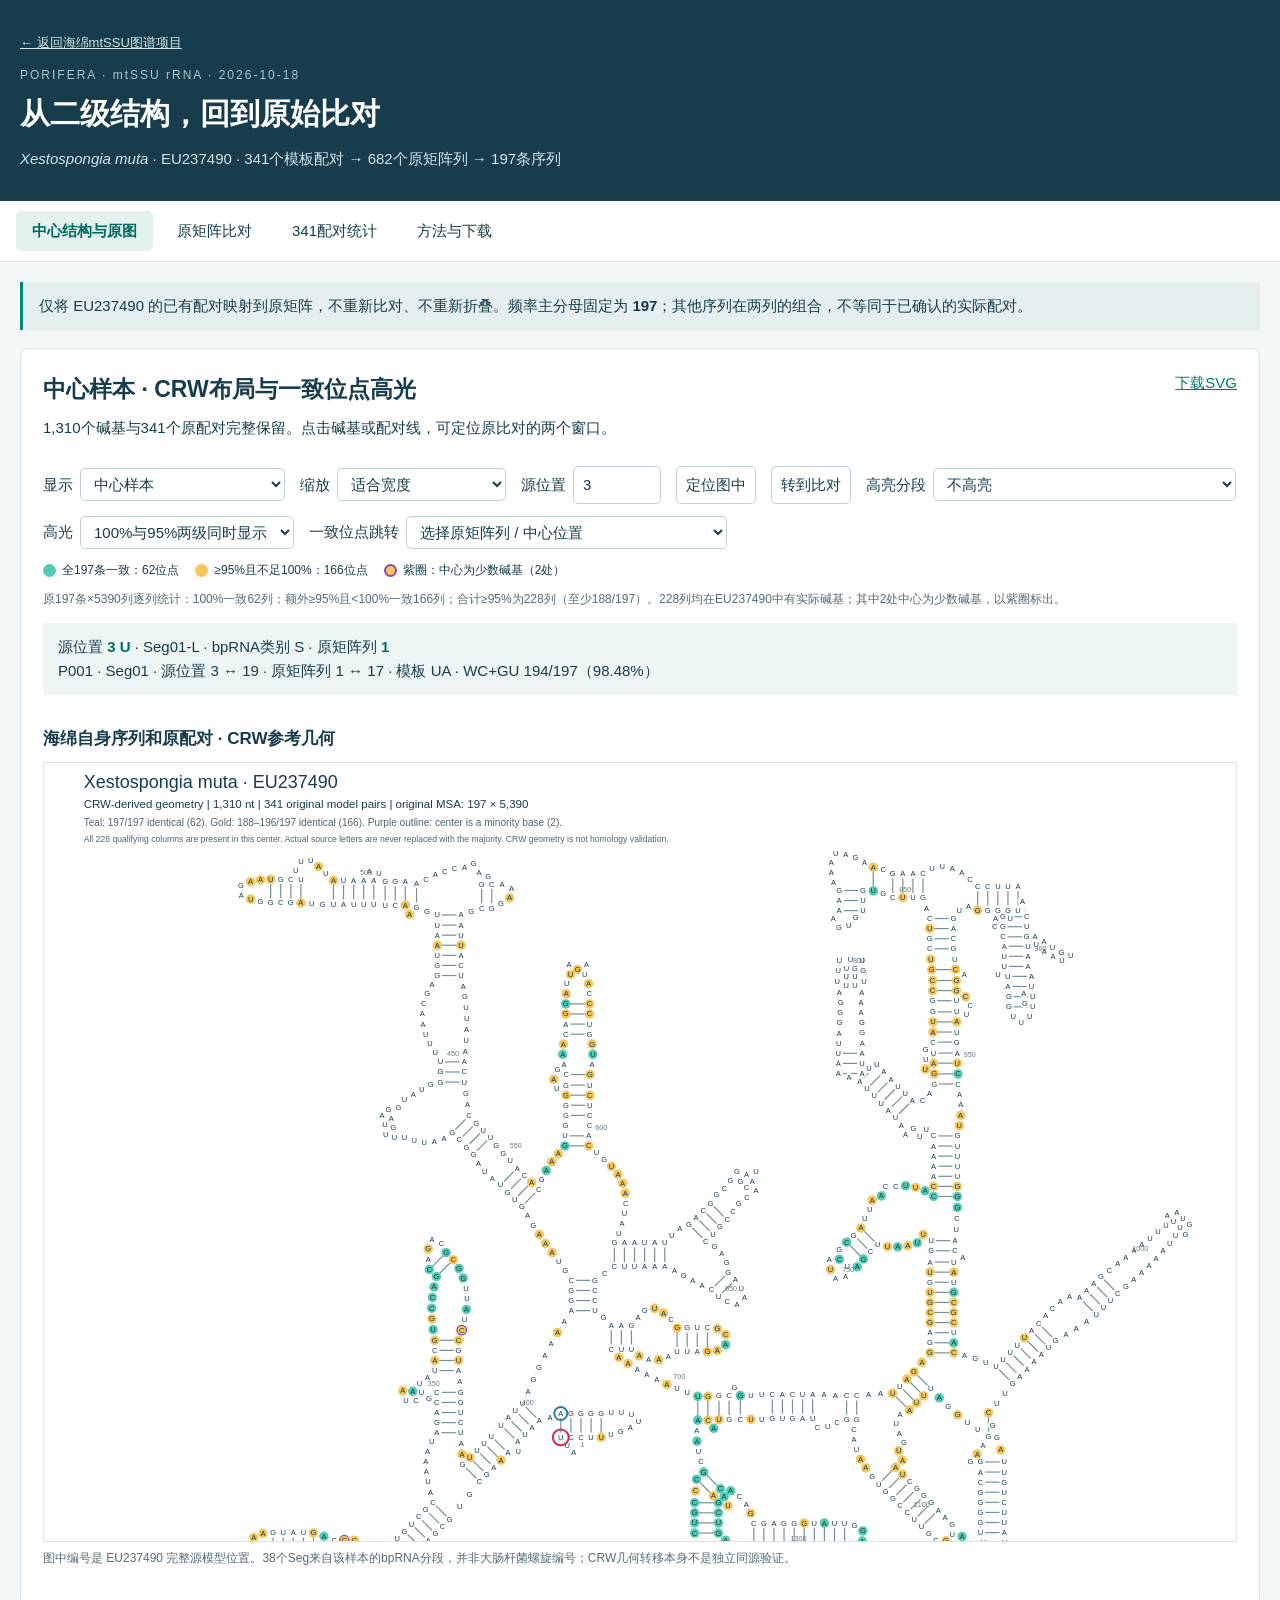
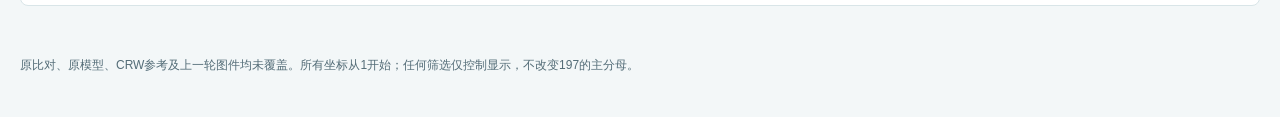
==== commit 0896fb62: "Replace center with EU237490 and highlight 100% and 95% conserved columns" ====
--- a/pair-atlas/index.html
+++ b/pair-atlas/index.html
@@ -1,2495 +1,3039 @@
 <!doctype html>
 <html lang="zh-CN">
 <head><meta charset="utf-8"><meta name="viewport" content="width=device-width,initial-scale=1">
-<meta name="description" content="海绵OM729629的289个模板配对：CRW二级结构与197条原比对的双向联动、分段轨道和逐配对碱基组合频率。"><title>海绵mtSSU · OM729629的289个模板配对</title><link rel="stylesheet" href="style.css?v=20261018"></head>
+<meta name="description" content="海绵EU237490的341个模板配对：CRW二级结构与197条原比对的双向联动、分段轨道和逐配对碱基组合频率。"><title>海绵mtSSU · EU237490的341个模板配对</title><link rel="stylesheet" href="style.css?v=20261018-eu237490"></head>
 <body>
 <header><a class="project-back" href="../#pair-atlas">← 返回海绵mtSSU图谱项目</a><div class="eyebrow">PORIFERA · mtSSU rRNA · 2026-10-18</div>
 <h1>从二级结构，回到原始比对</h1>
-<p><i>Xestospongia testudinaria</i> · OM729629 · 289个模板配对 → 578个原矩阵列 → 197条序列</p>
+<p><i>Xestospongia muta</i> · EU237490 · 341个模板配对 → 682个原矩阵列 → 197条序列</p>
 </header>
-<nav aria-label="主导航"><a href="#structure">中心结构与原图</a><a href="#alignment">原矩阵比对</a><a href="#pairs">289配对统计</a><a href="#methods">方法与下载</a></nav>
+<nav aria-label="主导航"><a href="#structure">中心结构与原图</a><a href="#alignment">原矩阵比对</a><a href="#pairs">341配对统计</a><a href="#methods">方法与下载</a></nav>
 <main>
-<div class="scope">仅将 OM729629 的已有配对映射到原矩阵，不重新比对、不重新折叠。频率主分母固定为 <b>197</b>；其他序列在两列的组合，不等同于已确认的实际配对。</div>
+<div class="scope">仅将 EU237490 的已有配对映射到原矩阵，不重新比对、不重新折叠。频率主分母固定为 <b>197</b>；其他序列在两列的组合，不等同于已确认的实际配对。</div>
 <section id="structure" class="tab">
-<div class="section-head"><div><h2>中心样本 · CRW布局</h2><p>1,068个碱基与289个原配对完整保留。点击碱基或配对线，可定位原比对的两个窗口。</p></div><a href="OM729629_CRW_pair_frequency.svg" download>下载SVG</a></div>
+<div class="section-head"><div><h2>中心样本 · CRW布局与一致位点高光</h2><p>1,310个碱基与341个原配对完整保留。点击碱基或配对线，可定位原比对的两个窗口。</p></div><a href="EU237490_CRW_conservation.svg" download>下载SVG</a></div>
 <div class="toolbar">
 <label>显示 <select id="figureMode"><option value="center">中心样本</option><option value="compare">中心与大肠杆菌并排</option><option value="reference">原CRW大肠杆菌图</option><option value="oldref">大肠杆菌高光（静态图）</option></select></label>
 <label>缩放 <select id="zoom"><option value="fit">适合宽度</option><option value="1">100%（可读碱基）</option><option value="1.5">150%</option><option value="2">200%</option></select></label>
-<label>源位置 <input id="figurePosition" type="number" min="1" max="1068" value="3"></label><button id="figureLocate">定位图中</button><button id="figureToMsa">转到比对</button>
+<label>源位置 <input id="figurePosition" type="number" min="1" max="1310" value="3"></label><button id="figureLocate">定位图中</button><button id="figureToMsa">转到比对</button>
 <label>高亮分段 <select id="figureSegment"><option value="">不高亮</option></select></label>
 </div>
-<div class="legend"><span><i style="background:#008877"></i>WC+GU / 197 ≥95%</span><span><i style="background:#357dab"></i>≥75%且&lt;95%</span><span><i style="background:#b16d31"></i>&lt;75%</span><span>WC=AU/UA/GC/CG；GU=GU/UG</span></div>
+<div class="toolbar"><label>高光 <select id="highlightLayer"><option value="all">100%与95%两级同时显示</option><option value="strict">仅100%一致</option><option value="95_only">仅95%至不足100%</option><option value="off">关闭一致性高光</option></select></label><label>一致位点跳转 <select id="highlightSite"><option value="">选择原矩阵列 / 中心位置</option></select></label></div>
+<div class="legend"><span><i class="nt-swatch" style="background:#55cbb3"></i>全197条一致：62位点</span><span><i class="nt-swatch" style="background:#f6c65b"></i>≥95%且不足100%：166位点</span><span><i class="nt-swatch" style="background:#f6c65b;border:2px solid #8546b5"></i>紫圈：中心为少数碱基（2处）</span></div>
+<p id="conservationCounts" class="small"></p>
 <div id="figureDetail" class="detail" aria-live="polite"></div>
 <div class="figure-grid" id="figureGrid">
-<div id="centrePane"><h3>海绵自身序列和原配对 · CRW参考几何</h3><div id="figureScroll" class="figure-scroll"><div id="figureInner"><svg xmlns="http://www.w3.org/2000/svg" id="centreSvg" width="1518" height="1900" viewBox="0 0 1518 1900" role="img" aria-labelledby="figTitle figDesc">
-<title id="figTitle">OM729629 CRW-layout secondary structure, 1068 nt and 289 unchanged pairs</title>
-<desc id="figDesc">Pair colors show the frequency of AU, UA, GC, CG, GU or UG at the two mapped columns among all 197 sequences, not experimentally validated pairs.</desc>
+<div id="centrePane"><h3>海绵自身序列和原配对 · CRW参考几何</h3><div id="figureScroll" class="figure-scroll"><div id="figureInner"><svg xmlns="http://www.w3.org/2000/svg" id="centreSvg" width="1654" height="2038" viewBox="0 0 1654 2038" role="img" aria-labelledby="figTitle figDesc">
+<title id="figTitle">EU237490 CRW-layout secondary structure, 1310 nt and 341 unchanged pairs</title>
+<desc id="figDesc">Teal: all 197 sequences have one identical unambiguous base (62 sites). Gold: at least 188 of 197 share a base, excluding the teal tier (166 sites). Purple outline: center differs from majority at two gold sites; actual center bases retained. 341 original pairs unchanged.</desc>
 <rect width="100%" height="100%" fill="white"/>
-<text x="55" y="35" font-family="Arial" font-size="25" fill="#173d4c">Xestospongia testudinaria · OM729629</text>
-<text x="55" y="63" font-family="Arial" font-size="16" fill="#173d4c">CRW-derived geometry | 1,068 nt | 289 original model pairs | original MSA: 197 × 5,390</text>
-<text x="55" y="88" font-family="Arial" font-size="14" fill="#4f6570">Pair line color: WC+GU / ALL 197: teal ≥95%; blue ≥75%; orange &lt;75%. Geometry transfer is not homology validation.</text>
+<text x="55" y="35" font-family="Arial" font-size="25" fill="#173d4c">Xestospongia muta · EU237490</text>
+<text x="55" y="63" font-family="Arial" font-size="16" fill="#173d4c">CRW-derived geometry | 1,310 nt | 341 original model pairs | original MSA: 197 × 5,390</text>
+<text x="55" y="88" font-family="Arial" font-size="14" fill="#4f6570">Teal: 197/197 identical (62). Gold: 188–196/197 identical (166). Purple outline: center is a minority base (2).</text>
+<text x="55" y="109" font-family="Arial" font-size="12" fill="#4f6570">All 228 qualifying columns are present in this center. Actual source letters are never replaced with the majority. CRW geometry is not homology validation.</text>
 <g id="pairLines">
-<line class="pair-line" data-pair="1" x1="647.501" y1="934.728" x2="647.501" y2="901.728" stroke="#008877" stroke-width="1.65"><title>P001 Seg01: source 3–19; MSA 1–17; WC+GU 194/197 (98.48%)</title></line>
-<line class="pair-line" data-pair="2" x1="661.501" y1="934.728" x2="661.501" y2="901.728" stroke="#008877" stroke-width="1.65"><title>P002 Seg01: source 4–18; MSA 2–16; WC+GU 196/197 (99.49%)</title></line>
-<line class="pair-line" data-pair="3" x1="675.501" y1="934.728" x2="675.501" y2="901.728" stroke="#357dab" stroke-width="1.65"><title>P003 Seg01: source 5–17; MSA 3–15; WC+GU 183/197 (92.89%)</title></line>
-<line class="pair-line" data-pair="4" x1="689.501" y1="934.728" x2="689.501" y2="901.728" stroke="#357dab" stroke-width="1.65"><title>P004 Seg01: source 6–16; MSA 4–14; WC+GU 181/197 (91.88%)</title></line>
-<line class="pair-line" data-pair="5" x1="703.501" y1="934.728" x2="703.501" y2="901.728" stroke="#008877" stroke-width="1.65"><title>P005 Seg01: source 7–15; MSA 5–13; WC+GU 192/197 (97.46%)</title></line>
-<line class="pair-line" data-pair="6" x1="617.808" y1="910.918" x2="594.474" y2="887.583" stroke="#357dab" stroke-width="1.65"><title>P006 Seg02: source 21–329; MSA 20–1818; WC+GU 174/197 (88.32%)</title></line>
-<line class="pair-line" data-pair="7" x1="607.909" y1="920.817" x2="584.574" y2="897.483" stroke="#357dab" stroke-width="1.65"><title>P007 Seg02: source 22–328; MSA 21–1817; WC+GU 166/197 (84.26%)</title></line>
-<line class="pair-line" data-pair="8" x1="598.009" y1="930.717" x2="574.675" y2="907.382" stroke="#357dab" stroke-width="1.65"><title>P008 Seg02: source 23–327; MSA 22–1816; WC+GU 159/197 (80.71%)</title></line>
-<line class="pair-line" data-pair="9" x1="588.11" y1="940.616" x2="564.775" y2="917.282" stroke="#357dab" stroke-width="1.65"><title>P009 Seg02: source 24–326; MSA 24–1815; WC+GU 163/197 (82.74%)</title></line>
-<line class="pair-line" data-pair="10" x1="574.719" y1="956.492" x2="551.384" y2="933.158" stroke="#b16d31" stroke-width="1.65"><title>P010 Seg02: source 26–325; MSA 26–1814; WC+GU 140/197 (71.07%)</title></line>
-<line class="pair-line" data-pair="11" x1="564.819" y1="966.392" x2="541.485" y2="943.057" stroke="#357dab" stroke-width="1.65"><title>P011 Seg02: source 27–324; MSA 27–1813; WC+GU 164/197 (83.25%)</title></line>
-<line class="pair-line" data-pair="12" x1="554.92" y1="976.291" x2="531.585" y2="952.957" stroke="#357dab" stroke-width="1.65"><title>P012 Seg02: source 28–323; MSA 28–1812; WC+GU 162/197 (82.23%)</title></line>
-<line class="pair-line" data-pair="13" x1="545.02" y1="986.191" x2="521.686" y2="962.856" stroke="#008877" stroke-width="1.65"><title>P013 Seg02: source 29–322; MSA 29–1811; WC+GU 192/197 (97.46%)</title></line>
-<line class="pair-line" data-pair="14" x1="535.121" y1="996.09" x2="511.786" y2="972.756" stroke="#008877" stroke-width="1.65"><title>P014 Seg02: source 30–321; MSA 30–1810; WC+GU 194/197 (98.48%)</title></line>
-<line class="pair-line" data-pair="15" x1="494.871" y1="1049.883" x2="471.537" y2="1026.548" stroke="#357dab" stroke-width="1.65"><title>P015 Seg03: source 33–265; MSA 34–1694; WC+GU 173/197 (87.82%)</title></line>
-<line class="pair-line" data-pair="16" x1="484.972" y1="1059.782" x2="461.637" y2="1036.448" stroke="#357dab" stroke-width="1.65"><title>P016 Seg03: source 34–264; MSA 35–1689; WC+GU 182/197 (92.39%)</title></line>
-<line class="pair-line" data-pair="17" x1="475.072" y1="1069.682" x2="451.738" y2="1046.347" stroke="#357dab" stroke-width="1.65"><title>P017 Seg03: source 35–263; MSA 36–1688; WC+GU 174/197 (88.32%)</title></line>
-<line class="pair-line" data-pair="18" x1="465.173" y1="1079.581" x2="441.838" y2="1056.247" stroke="#357dab" stroke-width="1.65"><title>P018 Seg03: source 36–262; MSA 38–1687; WC+GU 182/197 (92.39%)</title></line>
-<line class="pair-line" data-pair="19" x1="455.273" y1="1089.481" x2="431.939" y2="1066.146" stroke="#357dab" stroke-width="1.65"><title>P019 Seg03: source 37–261; MSA 39–1686; WC+GU 187/197 (94.92%)</title></line>
-<line class="pair-line" data-pair="20" x1="445.374" y1="1099.38" x2="422.039" y2="1076.046" stroke="#357dab" stroke-width="1.65"><title>P020 Seg03: source 38–260; MSA 40–1685; WC+GU 167/197 (84.77%)</title></line>
-<line class="pair-line" data-pair="21" x1="434.576" y1="1122.61" x2="411.241" y2="1099.275" stroke="#357dab" stroke-width="1.65"><title>P021 Seg03: source 39–258; MSA 41–1683; WC+GU 169/197 (85.79%)</title></line>
-<line class="pair-line" data-pair="22" x1="424.676" y1="1132.509" x2="401.342" y2="1109.175" stroke="#357dab" stroke-width="1.65"><title>P022 Seg03: source 40–257; MSA 42–1682; WC+GU 164/197 (83.25%)</title></line>
-<line class="pair-line" data-pair="23" x1="415.793" y1="1158.275" x2="415.793" y2="1125.275" stroke="#357dab" stroke-width="1.65"><title>P023 Seg04: source 41–223; MSA 45–1643; WC+GU 163/197 (82.74%)</title></line>
-<line class="pair-line" data-pair="24" x1="440.426" y1="1150.507" x2="407.426" y2="1150.507" stroke="#357dab" stroke-width="1.65"><title>P024 Seg04: source 43–222; MSA 47–1642; WC+GU 176/197 (89.34%)</title></line>
-<line class="pair-line" data-pair="25" x1="436.577" y1="1177.149" x2="403.577" y2="1177.149" stroke="#008877" stroke-width="1.65"><title>P025 Seg04: source 46–221; MSA 50–1641; WC+GU 195/197 (98.98%)</title></line>
-<line class="pair-line" data-pair="26" x1="436.577" y1="1191.149" x2="403.577" y2="1191.149" stroke="#357dab" stroke-width="1.65"><title>P026 Seg04: source 47–220; MSA 51–1640; WC+GU 183/197 (92.89%)</title></line>
-<line class="pair-line" data-pair="27" x1="436.577" y1="1205.149" x2="403.577" y2="1205.149" stroke="#357dab" stroke-width="1.65"><title>P027 Seg04: source 48–219; MSA 52–1639; WC+GU 186/197 (94.42%)</title></line>
-<line class="pair-line" data-pair="28" x1="434.898" y1="1230.733" x2="401.898" y2="1230.733" stroke="#008877" stroke-width="1.65"><title>P028 Seg04: source 50–218; MSA 54–1638; WC+GU 194/197 (98.48%)</title></line>
-<line class="pair-line" data-pair="29" x1="434.898" y1="1244.733" x2="401.898" y2="1244.733" stroke="#008877" stroke-width="1.65"><title>P029 Seg04: source 51–217; MSA 55–1637; WC+GU 195/197 (98.98%)</title></line>
-<line class="pair-line" data-pair="30" x1="434.898" y1="1258.733" x2="401.898" y2="1258.733" stroke="#008877" stroke-width="1.65"><title>P030 Seg04: source 52–216; MSA 56–1636; WC+GU 191/197 (96.95%)</title></line>
-<line class="pair-line" data-pair="31" x1="462.672" y1="1321.196" x2="462.672" y2="1354.196" stroke="#357dab" stroke-width="1.65"><title>P031 Seg05: source 55–68; MSA 59–229; WC+GU 170/197 (86.29%)</title></line>
-<line class="pair-line" data-pair="32" x1="476.672" y1="1321.196" x2="476.672" y2="1354.196" stroke="#357dab" stroke-width="1.65"><title>P032 Seg05: source 56–67; MSA 60–228; WC+GU 169/197 (85.79%)</title></line>
-<line class="pair-line" data-pair="33" x1="490.672" y1="1321.196" x2="490.672" y2="1354.196" stroke="#357dab" stroke-width="1.65"><title>P033 Seg05: source 57–66; MSA 61–227; WC+GU 167/197 (84.77%)</title></line>
-<line class="pair-line" data-pair="34" x1="510.966" y1="1323.763" x2="510.966" y2="1356.763" stroke="#b16d31" stroke-width="1.65"><title>P034 Seg05: source 59–65; MSA 63–226; WC+GU 106/197 (53.81%)</title></line>
-<line class="pair-line" data-pair="35" x1="524.966" y1="1323.763" x2="524.966" y2="1356.763" stroke="#b16d31" stroke-width="1.65"><title>P035 Seg05: source 60–64; MSA 64–225; WC+GU 48/197 (24.37%)</title></line>
-<line class="pair-line" data-pair="36" x1="329.992" y1="1445.541" x2="306.657" y2="1422.207" stroke="#357dab" stroke-width="1.65"><title>P036 Seg06: source 75–178; MSA 248–1591; WC+GU 183/197 (92.89%)</title></line>
-<line class="pair-line" data-pair="37" x1="320.092" y1="1455.441" x2="296.758" y2="1432.106" stroke="#357dab" stroke-width="1.65"><title>P037 Seg06: source 76–177; MSA 249–1590; WC+GU 182/197 (92.39%)</title></line>
-<line class="pair-line" data-pair="38" x1="310.193" y1="1465.34" x2="286.858" y2="1442.006" stroke="#357dab" stroke-width="1.65"><title>P038 Seg06: source 77–176; MSA 250–1589; WC+GU 182/197 (92.39%)</title></line>
-<line class="pair-line" data-pair="39" x1="267.976" y1="1577.34" x2="234.976" y2="1577.34" stroke="#357dab" stroke-width="1.65"><title>P039 Seg07: source 84–129; MSA 274–1414; WC+GU 151/197 (76.65%)</title></line>
-<line class="pair-line" data-pair="40" x1="267.976" y1="1591.34" x2="234.976" y2="1591.34" stroke="#357dab" stroke-width="1.65"><title>P040 Seg07: source 85–128; MSA 276–1413; WC+GU 165/197 (83.76%)</title></line>
-<line class="pair-line" data-pair="41" x1="267.976" y1="1605.34" x2="234.976" y2="1605.34" stroke="#357dab" stroke-width="1.65"><title>P041 Seg07: source 86–127; MSA 277–1412; WC+GU 165/197 (83.76%)</title></line>
-<line class="pair-line" data-pair="42" x1="267.976" y1="1619.34" x2="234.976" y2="1619.34" stroke="#357dab" stroke-width="1.65"><title>P042 Seg07: source 87–126; MSA 278–1411; WC+GU 166/197 (84.26%)</title></line>
-<line class="pair-line" data-pair="43" x1="267.976" y1="1633.34" x2="234.976" y2="1633.34" stroke="#357dab" stroke-width="1.65"><title>P043 Seg07: source 88–125; MSA 279–1404; WC+GU 162/197 (82.23%)</title></line>
-<line class="pair-line" data-pair="44" x1="267.976" y1="1647.34" x2="234.976" y2="1647.34" stroke="#357dab" stroke-width="1.65"><title>P044 Seg07: source 89–124; MSA 280–1403; WC+GU 162/197 (82.23%)</title></line>
-<line class="pair-line" data-pair="45" x1="267.976" y1="1661.34" x2="234.976" y2="1661.34" stroke="#357dab" stroke-width="1.65"><title>P045 Seg07: source 90–123; MSA 283–1402; WC+GU 165/197 (83.76%)</title></line>
-<line class="pair-line" data-pair="46" x1="267.976" y1="1675.34" x2="234.976" y2="1675.34" stroke="#b16d31" stroke-width="1.65"><title>P046 Seg07: source 91–122; MSA 325–1401; WC+GU 51/197 (25.89%)</title></line>
-<line class="pair-line" data-pair="47" x1="255.7" y1="1717.554" x2="232.366" y2="1694.219" stroke="#357dab" stroke-width="1.65"><title>P047 Seg07: source 93–121; MSA 328–1394; WC+GU 157/197 (79.70%)</title></line>
-<line class="pair-line" data-pair="48" x1="245.801" y1="1727.453" x2="222.466" y2="1704.118" stroke="#357dab" stroke-width="1.65"><title>P048 Seg07: source 94–120; MSA 378–1392; WC+GU 164/197 (83.25%)</title></line>
-<line class="pair-line" data-pair="49" x1="211.263" y1="1791.945" x2="211.263" y2="1758.945" stroke="#357dab" stroke-width="1.65"><title>P049 Seg07: source 98–117; MSA 383–1389; WC+GU 164/197 (83.25%)</title></line>
-<line class="pair-line" data-pair="50" x1="197.263" y1="1791.945" x2="197.263" y2="1758.945" stroke="#357dab" stroke-width="1.65"><title>P050 Seg07: source 99–116; MSA 387–1377; WC+GU 162/197 (82.23%)</title></line>
-<line class="pair-line" data-pair="51" x1="183.263" y1="1791.945" x2="183.263" y2="1758.945" stroke="#357dab" stroke-width="1.65"><title>P051 Seg07: source 100–115; MSA 389–1376; WC+GU 156/197 (79.19%)</title></line>
-<line class="pair-line" data-pair="52" x1="169.263" y1="1791.945" x2="169.263" y2="1758.945" stroke="#357dab" stroke-width="1.65"><title>P052 Seg07: source 101–114; MSA 391–1375; WC+GU 163/197 (82.74%)</title></line>
-<line class="pair-line" data-pair="53" x1="155.263" y1="1791.945" x2="155.263" y2="1758.945" stroke="#b16d31" stroke-width="1.65"><title>P053 Seg07: source 102–113; MSA 397–1374; WC+GU 143/197 (72.59%)</title></line>
-<line class="pair-line" data-pair="54" x1="141.263" y1="1791.945" x2="141.263" y2="1758.945" stroke="#b16d31" stroke-width="1.65"><title>P054 Seg07: source 103–112; MSA 398–1366; WC+GU 127/197 (64.47%)</title></line>
-<line class="pair-line" data-pair="55" x1="236.661" y1="1557.374" x2="213.326" y2="1534.04" stroke="#357dab" stroke-width="1.65"><title>P055 Seg08: source 130–163; MSA 1415–1567; WC+GU 172/197 (87.31%)</title></line>
-<line class="pair-line" data-pair="56" x1="226.761" y1="1567.274" x2="203.427" y2="1543.939" stroke="#357dab" stroke-width="1.65"><title>P056 Seg08: source 131–162; MSA 1417–1565; WC+GU 172/197 (87.31%)</title></line>
-<line class="pair-line" data-pair="57" x1="216.862" y1="1577.173" x2="193.527" y2="1553.839" stroke="#357dab" stroke-width="1.65"><title>P057 Seg08: source 132–161; MSA 1418–1564; WC+GU 174/197 (88.32%)</title></line>
-<line class="pair-line" data-pair="58" x1="206.962" y1="1587.073" x2="183.628" y2="1563.738" stroke="#357dab" stroke-width="1.65"><title>P058 Seg08: source 133–160; MSA 1420–1563; WC+GU 166/197 (84.26%)</title></line>
-<line class="pair-line" data-pair="59" x1="197.063" y1="1596.972" x2="173.728" y2="1573.638" stroke="#357dab" stroke-width="1.65"><title>P059 Seg08: source 134–159; MSA 1457–1562; WC+GU 179/197 (90.86%)</title></line>
-<line class="pair-line" data-pair="60" x1="154.713" y1="1619.475" x2="131.379" y2="1596.14" stroke="#357dab" stroke-width="1.65"><title>P060 Seg08: source 137–154; MSA 1483–1557; WC+GU 172/197 (87.31%)</title></line>
-<line class="pair-line" data-pair="61" x1="144.814" y1="1629.374" x2="121.479" y2="1606.04" stroke="#357dab" stroke-width="1.65"><title>P061 Seg08: source 138–153; MSA 1484–1556; WC+GU 161/197 (81.73%)</title></line>
-<line class="pair-line" data-pair="62" x1="134.914" y1="1639.274" x2="111.58" y2="1615.939" stroke="#357dab" stroke-width="1.65"><title>P062 Seg08: source 139–152; MSA 1485–1555; WC+GU 153/197 (77.66%)</title></line>
-<line class="pair-line" data-pair="63" x1="122.239" y1="1648.035" x2="98.905" y2="1624.701" stroke="#b16d31" stroke-width="1.65"><title>P063 Seg08: source 142–151; MSA 1488–1554; WC+GU 143/197 (72.59%)</title></line>
-<line class="pair-line" data-pair="64" x1="112.34" y1="1657.935" x2="89.005" y2="1634.6" stroke="#b16d31" stroke-width="1.65"><title>P064 Seg08: source 143–150; MSA 1489–1553; WC+GU 135/197 (68.53%)</title></line>
-<line class="pair-line" data-pair="65" x1="102.44" y1="1667.834" x2="79.106" y2="1644.5" stroke="#b16d31" stroke-width="1.65"><title>P065 Seg08: source 144–149; MSA 1490–1552; WC+GU 110/197 (55.84%)</title></line>
-<line class="pair-line" data-pair="66" x1="246.874" y1="1479.855" x2="270.209" y2="1456.52" stroke="#357dab" stroke-width="1.65"><title>P066 Seg09: source 166–175; MSA 1570–1588; WC+GU 185/197 (93.91%)</title></line>
-<line class="pair-line" data-pair="67" x1="236.975" y1="1469.955" x2="260.309" y2="1446.621" stroke="#357dab" stroke-width="1.65"><title>P067 Seg09: source 167–174; MSA 1571–1587; WC+GU 185/197 (93.91%)</title></line>
-<line class="pair-line" data-pair="68" x1="227.075" y1="1460.056" x2="250.41" y2="1436.721" stroke="#357dab" stroke-width="1.65"><title>P068 Seg09: source 168–173; MSA 1572–1586; WC+GU 172/197 (87.31%)</title></line>
-<line class="pair-line" data-pair="69" x1="300.813" y1="1388.001" x2="300.813" y2="1355.001" stroke="#357dab" stroke-width="1.65"><title>P069 Seg10: source 180–201; MSA 1593–1615; WC+GU 156/197 (79.19%)</title></line>
-<line class="pair-line" data-pair="70" x1="286.813" y1="1388.001" x2="286.813" y2="1355.001" stroke="#357dab" stroke-width="1.65"><title>P070 Seg10: source 181–200; MSA 1594–1614; WC+GU 166/197 (84.26%)</title></line>
-<line class="pair-line" data-pair="71" x1="272.813" y1="1388.001" x2="272.813" y2="1355.001" stroke="#357dab" stroke-width="1.65"><title>P071 Seg10: source 182–199; MSA 1595–1613; WC+GU 166/197 (84.26%)</title></line>
-<line class="pair-line" data-pair="72" x1="258.813" y1="1388.001" x2="258.813" y2="1355.001" stroke="#357dab" stroke-width="1.65"><title>P072 Seg10: source 183–198; MSA 1596–1611; WC+GU 164/197 (83.25%)</title></line>
-<line class="pair-line" data-pair="73" x1="244.813" y1="1388.001" x2="244.813" y2="1355.001" stroke="#357dab" stroke-width="1.65"><title>P073 Seg10: source 184–197; MSA 1597–1610; WC+GU 157/197 (79.70%)</title></line>
-<line class="pair-line" data-pair="74" x1="319.154" y1="1325.289" x2="342.489" y2="1301.954" stroke="#357dab" stroke-width="1.65"><title>P074 Seg11: source 203–212; MSA 1617–1632; WC+GU 166/197 (84.26%)</title></line>
-<line class="pair-line" data-pair="75" x1="309.255" y1="1315.389" x2="332.589" y2="1292.055" stroke="#357dab" stroke-width="1.65"><title>P075 Seg11: source 204–211; MSA 1618–1631; WC+GU 164/197 (83.25%)</title></line>
-<line class="pair-line" data-pair="76" x1="375.23" y1="1121.511" x2="375.23" y2="1088.511" stroke="#008877" stroke-width="1.65"><title>P076 Seg12: source 229–255; MSA 1649–1680; WC+GU 195/197 (98.98%)</title></line>
-<line class="pair-line" data-pair="77" x1="361.83" y1="1112.501" x2="361.83" y2="1079.501" stroke="#008877" stroke-width="1.65"><title>P077 Seg12: source 231–254; MSA 1651–1679; WC+GU 197/197 (100.00%)</title></line>
-<line class="pair-line" data-pair="78" x1="347.83" y1="1112.501" x2="347.83" y2="1079.501" stroke="#008877" stroke-width="1.65"><title>P078 Seg12: source 232–253; MSA 1652–1678; WC+GU 192/197 (97.46%)</title></line>
-<line class="pair-line" data-pair="79" x1="333.83" y1="1112.501" x2="333.83" y2="1079.501" stroke="#008877" stroke-width="1.65"><title>P079 Seg12: source 233–252; MSA 1653–1677; WC+GU 197/197 (100.00%)</title></line>
-<line class="pair-line" data-pair="80" x1="304.803" y1="1101.974" x2="304.803" y2="1068.974" stroke="#008877" stroke-width="1.65"><title>P080 Seg12: source 237–250; MSA 1657–1675; WC+GU 194/197 (98.48%)</title></line>
-<line class="pair-line" data-pair="81" x1="290.803" y1="1101.974" x2="290.803" y2="1068.974" stroke="#008877" stroke-width="1.65"><title>P081 Seg12: source 238–249; MSA 1658–1674; WC+GU 193/197 (97.97%)</title></line>
-<line class="pair-line" data-pair="82" x1="276.803" y1="1101.974" x2="276.803" y2="1068.974" stroke="#008877" stroke-width="1.65"><title>P082 Seg12: source 239–248; MSA 1659–1673; WC+GU 197/197 (100.00%)</title></line>
-<line class="pair-line" data-pair="83" x1="262.803" y1="1101.974" x2="262.803" y2="1068.974" stroke="#357dab" stroke-width="1.65"><title>P083 Seg12: source 240–247; MSA 1664–1672; WC+GU 184/197 (93.40%)</title></line>
-<line class="pair-line" data-pair="84" x1="248.803" y1="1101.974" x2="248.803" y2="1068.974" stroke="#357dab" stroke-width="1.65"><title>P084 Seg12: source 241–246; MSA 1665–1671; WC+GU 187/197 (94.92%)</title></line>
-<line class="pair-line" data-pair="85" x1="474.412" y1="928.775" x2="507.412" y2="928.775" stroke="#008877" stroke-width="1.65"><title>P085 Seg13: source 272–318; MSA 1755–1807; WC+GU 193/197 (97.97%)</title></line>
-<line class="pair-line" data-pair="86" x1="474.412" y1="914.775" x2="507.412" y2="914.775" stroke="#008877" stroke-width="1.65"><title>P086 Seg13: source 273–317; MSA 1756–1806; WC+GU 196/197 (99.49%)</title></line>
-<line class="pair-line" data-pair="87" x1="474.412" y1="900.775" x2="507.412" y2="900.775" stroke="#357dab" stroke-width="1.65"><title>P087 Seg13: source 274–316; MSA 1757–1805; WC+GU 183/197 (92.89%)</title></line>
-<line class="pair-line" data-pair="88" x1="474.412" y1="886.775" x2="507.412" y2="886.775" stroke="#008877" stroke-width="1.65"><title>P088 Seg13: source 275–315; MSA 1758–1801; WC+GU 195/197 (98.98%)</title></line>
-<line class="pair-line" data-pair="89" x1="474.412" y1="872.775" x2="507.412" y2="872.775" stroke="#008877" stroke-width="1.65"><title>P089 Seg13: source 276–314; MSA 1759–1800; WC+GU 195/197 (98.98%)</title></line>
-<line class="pair-line" data-pair="90" x1="471.435" y1="842.612" x2="504.435" y2="842.612" stroke="#008877" stroke-width="1.65"><title>P090 Seg13: source 285–312; MSA 1769–1796; WC+GU 191/197 (96.95%)</title></line>
-<line class="pair-line" data-pair="91" x1="471.435" y1="828.612" x2="504.435" y2="828.612" stroke="#008877" stroke-width="1.65"><title>P091 Seg13: source 286–311; MSA 1770–1795; WC+GU 196/197 (99.49%)</title></line>
-<line class="pair-line" data-pair="92" x1="471.435" y1="814.612" x2="504.435" y2="814.612" stroke="#008877" stroke-width="1.65"><title>P092 Seg13: source 287–310; MSA 1771–1794; WC+GU 197/197 (100.00%)</title></line>
-<line class="pair-line" data-pair="93" x1="471.435" y1="800.612" x2="504.435" y2="800.612" stroke="#008877" stroke-width="1.65"><title>P093 Seg13: source 288–309; MSA 1772–1793; WC+GU 197/197 (100.00%)</title></line>
-<line class="pair-line" data-pair="94" x1="473.785" y1="712.231" x2="497.12" y2="688.896" stroke="#008877" stroke-width="1.65"><title>P094 Seg13: source 294–301; MSA 1778–1785; WC+GU 197/197 (100.00%)</title></line>
-<line class="pair-line" data-pair="95" x1="463.886" y1="702.331" x2="487.22" y2="678.997" stroke="#008877" stroke-width="1.65"><title>P095 Seg13: source 295–300; MSA 1779–1784; WC+GU 197/197 (100.00%)</title></line>
-<line class="pair-line" data-pair="96" x1="664.674" y1="754.823" x2="697.674" y2="754.823" stroke="#357dab" stroke-width="1.65"><title>P096 Seg14: source 337–572; MSA 1834–2764; WC+GU 186/197 (94.42%)</title></line>
-<line class="pair-line" data-pair="97" x1="664.674" y1="740.823" x2="697.674" y2="740.823" stroke="#357dab" stroke-width="1.65"><title>P097 Seg14: source 338–571; MSA 1835–2763; WC+GU 183/197 (92.89%)</title></line>
-<line class="pair-line" data-pair="98" x1="664.674" y1="726.823" x2="697.674" y2="726.823" stroke="#357dab" stroke-width="1.65"><title>P098 Seg14: source 339–570; MSA 1842–2762; WC+GU 186/197 (94.42%)</title></line>
-<line class="pair-line" data-pair="99" x1="664.674" y1="712.823" x2="697.674" y2="712.823" stroke="#357dab" stroke-width="1.65"><title>P099 Seg14: source 340–569; MSA 1843–2761; WC+GU 184/197 (93.40%)</title></line>
-<line class="pair-line" data-pair="100" x1="585.946" y1="609.391" x2="609.28" y2="586.057" stroke="#008877" stroke-width="1.65"><title>P100 Seg15: source 348–467; MSA 1851–2474; WC+GU 188/197 (95.43%)</title></line>
-<line class="pair-line" data-pair="101" x1="576.046" y1="599.492" x2="599.381" y2="576.157" stroke="#357dab" stroke-width="1.65"><title>P101 Seg15: source 349–466; MSA 1852–2473; WC+GU 180/197 (91.37%)</title></line>
-<line class="pair-line" data-pair="102" x1="566.147" y1="589.592" x2="589.481" y2="566.258" stroke="#357dab" stroke-width="1.65"><title>P102 Seg15: source 350–465; MSA 1855–2472; WC+GU 186/197 (94.42%)</title></line>
-<line class="pair-line" data-pair="103" x1="556.247" y1="579.693" x2="579.582" y2="556.358" stroke="#357dab" stroke-width="1.65"><title>P103 Seg15: source 351–464; MSA 1858–2471; WC+GU 178/197 (90.36%)</title></line>
-<line class="pair-line" data-pair="104" x1="519.998" y1="531.858" x2="543.332" y2="508.524" stroke="#357dab" stroke-width="1.65"><title>P104 Seg15: source 355–460; MSA 1862–2467; WC+GU 160/197 (81.22%)</title></line>
-<line class="pair-line" data-pair="105" x1="510.098" y1="521.959" x2="533.433" y2="498.624" stroke="#357dab" stroke-width="1.65"><title>P105 Seg15: source 356–459; MSA 1863–2466; WC+GU 180/197 (91.37%)</title></line>
-<line class="pair-line" data-pair="106" x1="500.199" y1="512.059" x2="523.533" y2="488.725" stroke="#357dab" stroke-width="1.65"><title>P106 Seg15: source 357–458; MSA 1864–2465; WC+GU 174/197 (88.32%)</title></line>
-<line class="pair-line" data-pair="107" x1="483.042" y1="446.431" x2="516.042" y2="446.431" stroke="#357dab" stroke-width="1.65"><title>P107 Seg15: source 361–454; MSA 2086–2456; WC+GU 151/197 (76.65%)</title></line>
-<line class="pair-line" data-pair="108" x1="483.042" y1="432.431" x2="516.042" y2="432.431" stroke="#b16d31" stroke-width="1.65"><title>P108 Seg15: source 362–453; MSA 2088–2453; WC+GU 98/197 (49.75%)</title></line>
-<line class="pair-line" data-pair="109" x1="483.042" y1="418.431" x2="516.042" y2="418.431" stroke="#b16d31" stroke-width="1.65"><title>P109 Seg15: source 363–452; MSA 2089–2452; WC+GU 144/197 (73.10%)</title></line>
-<line class="pair-line" data-pair="110" x1="474.453" y1="298.999" x2="507.453" y2="298.999" stroke="#357dab" stroke-width="1.65"><title>P110 Seg15: source 371–444; MSA 2104–2208; WC+GU 186/197 (94.42%)</title></line>
-<line class="pair-line" data-pair="111" x1="474.453" y1="284.999" x2="507.453" y2="284.999" stroke="#008877" stroke-width="1.65"><title>P111 Seg15: source 372–443; MSA 2105–2207; WC+GU 194/197 (98.48%)</title></line>
-<line class="pair-line" data-pair="112" x1="474.453" y1="270.999" x2="507.453" y2="270.999" stroke="#008877" stroke-width="1.65"><title>P112 Seg15: source 373–442; MSA 2106–2206; WC+GU 192/197 (97.46%)</title></line>
-<line class="pair-line" data-pair="113" x1="474.453" y1="256.999" x2="507.453" y2="256.999" stroke="#008877" stroke-width="1.65"><title>P113 Seg15: source 374–441; MSA 2108–2205; WC+GU 192/197 (97.46%)</title></line>
-<line class="pair-line" data-pair="114" x1="474.453" y1="242.999" x2="507.453" y2="242.999" stroke="#008877" stroke-width="1.65"><title>P114 Seg15: source 375–440; MSA 2109–2204; WC+GU 191/197 (96.95%)</title></line>
-<line class="pair-line" data-pair="115" x1="474.453" y1="228.999" x2="507.453" y2="228.999" stroke="#357dab" stroke-width="1.65"><title>P115 Seg15: source 376–439; MSA 2110–2203; WC+GU 181/197 (91.88%)</title></line>
-<line class="pair-line" data-pair="116" x1="474.453" y1="214.999" x2="507.453" y2="214.999" stroke="#357dab" stroke-width="1.65"><title>P116 Seg15: source 377–438; MSA 2111–2202; WC+GU 183/197 (92.89%)</title></line>
-<line class="pair-line" data-pair="117" x1="446.412" y1="201.595" x2="446.412" y2="168.595" stroke="#b16d31" stroke-width="1.65"><title>P117 Seg16: source 379–420; MSA 2113–2174; WC+GU 28/197 (14.21%)</title></line>
-<line class="pair-line" data-pair="118" x1="430.866" y1="198.228" x2="430.866" y2="165.228" stroke="#b16d31" stroke-width="1.65"><title>P118 Seg16: source 381–419; MSA 2115–2172; WC+GU 23/197 (11.68%)</title></line>
-<line class="pair-line" data-pair="119" x1="416.866" y1="198.228" x2="416.866" y2="165.228" stroke="#357dab" stroke-width="1.65"><title>P119 Seg16: source 382–418; MSA 2116–2171; WC+GU 173/197 (87.82%)</title></line>
-<line class="pair-line" data-pair="120" x1="402.866" y1="198.228" x2="402.866" y2="165.228" stroke="#b16d31" stroke-width="1.65"><title>P120 Seg16: source 383–417; MSA 2118–2169; WC+GU 146/197 (74.11%)</title></line>
-<line class="pair-line" data-pair="121" x1="387.161" y1="196.129" x2="387.161" y2="163.129" stroke="#357dab" stroke-width="1.65"><title>P121 Seg16: source 384–414; MSA 2122–2165; WC+GU 163/197 (82.74%)</title></line>
-<line class="pair-line" data-pair="122" x1="373.161" y1="196.129" x2="373.161" y2="163.129" stroke="#357dab" stroke-width="1.65"><title>P122 Seg16: source 385–413; MSA 2123–2163; WC+GU 183/197 (92.89%)</title></line>
-<line class="pair-line" data-pair="123" x1="359.161" y1="196.129" x2="359.161" y2="163.129" stroke="#357dab" stroke-width="1.65"><title>P123 Seg16: source 386–412; MSA 2127–2162; WC+GU 175/197 (88.83%)</title></line>
-<line class="pair-line" data-pair="124" x1="345.161" y1="196.129" x2="345.161" y2="163.129" stroke="#357dab" stroke-width="1.65"><title>P124 Seg16: source 387–411; MSA 2128–2161; WC+GU 184/197 (93.40%)</title></line>
-<line class="pair-line" data-pair="125" x1="331.161" y1="196.129" x2="331.161" y2="163.129" stroke="#357dab" stroke-width="1.65"><title>P125 Seg16: source 388–410; MSA 2129–2160; WC+GU 180/197 (91.37%)</title></line>
-<line class="pair-line" data-pair="126" x1="285.928" y1="194.14" x2="285.928" y2="161.14" stroke="#b16d31" stroke-width="1.65"><title>P126 Seg16: source 391–404; MSA 2141–2154; WC+GU 139/197 (70.56%)</title></line>
-<line class="pair-line" data-pair="127" x1="271.928" y1="194.14" x2="271.928" y2="161.14" stroke="#008877" stroke-width="1.65"><title>P127 Seg16: source 392–403; MSA 2142–2153; WC+GU 193/197 (97.97%)</title></line>
-<line class="pair-line" data-pair="128" x1="257.928" y1="194.14" x2="257.928" y2="161.14" stroke="#357dab" stroke-width="1.65"><title>P128 Seg16: source 393–402; MSA 2143–2152; WC+GU 183/197 (92.89%)</title></line>
-<line class="pair-line" data-pair="129" x1="243.928" y1="194.14" x2="243.928" y2="161.14" stroke="#008877" stroke-width="1.65"><title>P129 Seg16: source 394–401; MSA 2144–2151; WC+GU 191/197 (96.95%)</title></line>
-<line class="pair-line" data-pair="130" x1="535.271" y1="170.197" x2="535.271" y2="203.197" stroke="#357dab" stroke-width="1.65"><title>P130 Seg17: source 429–436; MSA 2184–2200; WC+GU 176/197 (89.34%)</title></line>
-<line class="pair-line" data-pair="131" x1="549.271" y1="170.197" x2="549.271" y2="203.197" stroke="#357dab" stroke-width="1.65"><title>P131 Seg17: source 430–435; MSA 2185–2199; WC+GU 181/197 (91.88%)</title></line>
-<line class="pair-line" data-pair="132" x1="652.002" y1="530.055" x2="685.002" y2="530.055" stroke="#008877" stroke-width="1.65"><title>P132 Seg18: source 472–513; MSA 2479–2522; WC+GU 197/197 (100.00%)</title></line>
-<line class="pair-line" data-pair="133" x1="652.002" y1="516.055" x2="685.002" y2="516.055" stroke="#008877" stroke-width="1.65"><title>P133 Seg18: source 473–512; MSA 2480–2521; WC+GU 196/197 (99.49%)</title></line>
-<line class="pair-line" data-pair="134" x1="653.633" y1="487.757" x2="686.633" y2="487.757" stroke="#008877" stroke-width="1.65"><title>P134 Seg18: source 475–510; MSA 2482–2518; WC+GU 193/197 (97.97%)</title></line>
-<line class="pair-line" data-pair="135" x1="653.633" y1="473.757" x2="686.633" y2="473.757" stroke="#008877" stroke-width="1.65"><title>P135 Seg18: source 476–509; MSA 2483–2517; WC+GU 195/197 (98.98%)</title></line>
-<line class="pair-line" data-pair="136" x1="653.633" y1="459.757" x2="686.633" y2="459.757" stroke="#008877" stroke-width="1.65"><title>P136 Seg18: source 477–508; MSA 2484–2516; WC+GU 194/197 (98.48%)</title></line>
-<line class="pair-line" data-pair="137" x1="653.633" y1="445.757" x2="686.633" y2="445.757" stroke="#357dab" stroke-width="1.65"><title>P137 Seg18: source 478–507; MSA 2485–2515; WC+GU 180/197 (91.37%)</title></line>
-<line class="pair-line" data-pair="138" x1="653.858" y1="431.255" x2="686.858" y2="431.255" stroke="#008877" stroke-width="1.65"><title>P138 Seg18: source 482–506; MSA 2489–2514; WC+GU 197/197 (100.00%)</title></line>
-<line class="pair-line" data-pair="139" x1="653.199" y1="375.429" x2="686.199" y2="375.429" stroke="#008877" stroke-width="1.65"><title>P139 Seg18: source 486–502; MSA 2493–2509; WC+GU 194/197 (98.48%)</title></line>
-<line class="pair-line" data-pair="140" x1="653.199" y1="361.429" x2="686.199" y2="361.429" stroke="#008877" stroke-width="1.65"><title>P140 Seg18: source 487–501; MSA 2494–2508; WC+GU 193/197 (97.97%)</title></line>
-<line class="pair-line" data-pair="141" x1="653.199" y1="347.429" x2="686.199" y2="347.429" stroke="#008877" stroke-width="1.65"><title>P141 Seg18: source 488–500; MSA 2495–2507; WC+GU 197/197 (100.00%)</title></line>
-<line class="pair-line" data-pair="142" x1="653.199" y1="333.429" x2="686.199" y2="333.429" stroke="#008877" stroke-width="1.65"><title>P142 Seg18: source 489–499; MSA 2496–2506; WC+GU 196/197 (99.49%)</title></line>
-<line class="pair-line" data-pair="143" x1="726.223" y1="659.485" x2="726.223" y2="692.485" stroke="#357dab" stroke-width="1.65"><title>P143 Seg19: source 524–567; MSA 2534–2759; WC+GU 183/197 (92.89%)</title></line>
-<line class="pair-line" data-pair="144" x1="740.223" y1="659.485" x2="740.223" y2="692.485" stroke="#357dab" stroke-width="1.65"><title>P144 Seg19: source 525–566; MSA 2535–2758; WC+GU 161/197 (81.73%)</title></line>
-<line class="pair-line" data-pair="145" x1="754.223" y1="659.485" x2="754.223" y2="692.485" stroke="#357dab" stroke-width="1.65"><title>P145 Seg19: source 526–565; MSA 2536–2757; WC+GU 162/197 (82.23%)</title></line>
-<line class="pair-line" data-pair="146" x1="768.223" y1="659.485" x2="768.223" y2="692.485" stroke="#b16d31" stroke-width="1.65"><title>P146 Seg19: source 527–564; MSA 2537–2755; WC+GU 133/197 (67.51%)</title></line>
-<line class="pair-line" data-pair="147" x1="782.223" y1="659.485" x2="782.223" y2="692.485" stroke="#b16d31" stroke-width="1.65"><title>P147 Seg19: source 528–563; MSA 2538–2754; WC+GU 72/197 (36.55%)</title></line>
-<line class="pair-line" data-pair="148" x1="796.223" y1="659.485" x2="796.223" y2="692.485" stroke="#b16d31" stroke-width="1.65"><title>P148 Seg19: source 529–562; MSA 2539–2753; WC+GU 122/197 (61.93%)</title></line>
-<line class="pair-line" data-pair="149" x1="833.941" y1="628.065" x2="857.275" y2="651.399" stroke="#357dab" stroke-width="1.65"><title>P149 Seg20: source 532–546; MSA 2544–2731; WC+GU 156/197 (79.19%)</title></line>
-<line class="pair-line" data-pair="150" x1="843.84" y1="618.165" x2="867.175" y2="641.5" stroke="#357dab" stroke-width="1.65"><title>P150 Seg20: source 533–545; MSA 2545–2730; WC+GU 162/197 (82.23%)</title></line>
-<line class="pair-line" data-pair="151" x1="853.74" y1="608.266" x2="877.074" y2="631.6" stroke="#357dab" stroke-width="1.65"><title>P151 Seg20: source 534–544; MSA 2547–2729; WC+GU 151/197 (76.65%)</title></line>
-<line class="pair-line" data-pair="152" x1="863.639" y1="598.366" x2="886.974" y2="621.701" stroke="#357dab" stroke-width="1.65"><title>P152 Seg20: source 535–543; MSA 2549–2728; WC+GU 159/197 (80.71%)</title></line>
-<line class="pair-line" data-pair="153" x1="879.185" y1="704.31" x2="855.851" y2="727.645" stroke="#357dab" stroke-width="1.65"><title>P153 Seg21: source 550–557; MSA 2735–2743; WC+GU 151/197 (76.65%)</title></line>
-<line class="pair-line" data-pair="154" x1="889.085" y1="714.21" x2="865.75" y2="737.544" stroke="#357dab" stroke-width="1.65"><title>P154 Seg21: source 551–556; MSA 2736–2742; WC+GU 156/197 (79.19%)</title></line>
-<line class="pair-line" data-pair="155" x1="718.756" y1="777.984" x2="718.756" y2="810.984" stroke="#b16d31" stroke-width="1.65"><title>P155 Seg22: source 574–600; MSA 2767–2812; WC+GU 72/197 (36.55%)</title></line>
-<line class="pair-line" data-pair="156" x1="732.756" y1="777.984" x2="732.756" y2="810.984" stroke="#357dab" stroke-width="1.65"><title>P156 Seg22: source 575–599; MSA 2786–2811; WC+GU 169/197 (85.79%)</title></line>
-<line class="pair-line" data-pair="157" x1="746.756" y1="777.984" x2="746.756" y2="810.984" stroke="#357dab" stroke-width="1.65"><title>P157 Seg22: source 576–598; MSA 2787–2810; WC+GU 165/197 (83.76%)</title></line>
-<line class="pair-line" data-pair="158" x1="807.716" y1="783.539" x2="807.716" y2="816.539" stroke="#357dab" stroke-width="1.65"><title>P158 Seg22: source 582–593; MSA 2793–2804; WC+GU 181/197 (91.88%)</title></line>
-<line class="pair-line" data-pair="159" x1="821.716" y1="783.539" x2="821.716" y2="816.539" stroke="#357dab" stroke-width="1.65"><title>P159 Seg22: source 583–592; MSA 2794–2803; WC+GU 185/197 (93.91%)</title></line>
-<line class="pair-line" data-pair="160" x1="835.716" y1="783.539" x2="835.716" y2="816.539" stroke="#008877" stroke-width="1.65"><title>P160 Seg22: source 584–591; MSA 2795–2802; WC+GU 196/197 (99.49%)</title></line>
-<line class="pair-line" data-pair="161" x1="849.716" y1="783.539" x2="849.716" y2="816.539" stroke="#008877" stroke-width="1.65"><title>P161 Seg22: source 585–590; MSA 2796–2801; WC+GU 197/197 (100.00%)</title></line>
-<line class="pair-line" data-pair="162" x1="840.384" y1="882.371" x2="840.384" y2="915.371" stroke="#008877" stroke-width="1.65"><title>P162 Seg23: source 609–960; MSA 2824–4301; WC+GU 197/197 (100.00%)</title></line>
-<line class="pair-line" data-pair="163" x1="854.384" y1="882.371" x2="854.384" y2="915.371" stroke="#008877" stroke-width="1.65"><title>P163 Seg23: source 610–959; MSA 2825–4300; WC+GU 195/197 (98.98%)</title></line>
-<line class="pair-line" data-pair="164" x1="870.402" y1="880.591" x2="870.402" y2="913.591" stroke="#008877" stroke-width="1.65"><title>P164 Seg23: source 611–957; MSA 2826–4298; WC+GU 197/197 (100.00%)</title></line>
-<line class="pair-line" data-pair="165" x1="884.402" y1="880.591" x2="884.402" y2="913.591" stroke="#008877" stroke-width="1.65"><title>P165 Seg23: source 612–956; MSA 2827–4297; WC+GU 195/197 (98.98%)</title></line>
-<line class="pair-line" data-pair="166" x1="900.639" y1="879.224" x2="900.639" y2="912.224" stroke="#357dab" stroke-width="1.65"><title>P166 Seg23: source 614–955; MSA 2829–4296; WC+GU 178/197 (90.36%)</title></line>
-<line class="pair-line" data-pair="167" x1="946.296" y1="876.987" x2="946.296" y2="909.987" stroke="#357dab" stroke-width="1.65"><title>P167 Seg23: source 617–952; MSA 2833–4293; WC+GU 179/197 (90.86%)</title></line>
-<line class="pair-line" data-pair="168" x1="960.296" y1="876.987" x2="960.296" y2="909.987" stroke="#357dab" stroke-width="1.65"><title>P168 Seg23: source 618–951; MSA 2834–4292; WC+GU 178/197 (90.36%)</title></line>
-<line class="pair-line" data-pair="169" x1="974.296" y1="876.987" x2="974.296" y2="909.987" stroke="#357dab" stroke-width="1.65"><title>P169 Seg23: source 619–950; MSA 2837–4291; WC+GU 181/197 (91.88%)</title></line>
-<line class="pair-line" data-pair="170" x1="988.296" y1="876.987" x2="988.296" y2="909.987" stroke="#357dab" stroke-width="1.65"><title>P170 Seg23: source 620–949; MSA 2838–4290; WC+GU 164/197 (83.25%)</title></line>
-<line class="pair-line" data-pair="171" x1="1002.296" y1="876.987" x2="1002.296" y2="909.987" stroke="#357dab" stroke-width="1.65"><title>P171 Seg23: source 621–948; MSA 2840–4289; WC+GU 162/197 (82.23%)</title></line>
-<line class="pair-line" data-pair="172" x1="1036.249" y1="877.066" x2="1036.249" y2="910.066" stroke="#357dab" stroke-width="1.65"><title>P172 Seg23: source 623–944; MSA 2843–4285; WC+GU 155/197 (78.68%)</title></line>
-<line class="pair-line" data-pair="173" x1="1050.249" y1="877.066" x2="1050.249" y2="910.066" stroke="#357dab" stroke-width="1.65"><title>P173 Seg23: source 624–943; MSA 2844–4284; WC+GU 157/197 (79.70%)</title></line>
-<line class="pair-line" data-pair="174" x1="1102.783" y1="873.067" x2="1126.117" y2="896.401" stroke="#008877" stroke-width="1.65"><title>P174 Seg24: source 627–905; MSA 2847–4197; WC+GU 194/197 (98.48%)</title></line>
-<line class="pair-line" data-pair="175" x1="1112.682" y1="863.167" x2="1136.017" y2="886.502" stroke="#b16d31" stroke-width="1.65"><title>P175 Seg24: source 628–904; MSA 2848–4196; WC+GU 0/197 (0.00%)</title></line>
-<line class="pair-line" data-pair="176" x1="1122.581" y1="853.268" x2="1145.916" y2="876.602" stroke="#008877" stroke-width="1.65"><title>P176 Seg24: source 629–903; MSA 2849–4195; WC+GU 194/197 (98.48%)</title></line>
-<line class="pair-line" data-pair="177" x1="1132.481" y1="843.368" x2="1155.816" y2="866.703" stroke="#357dab" stroke-width="1.65"><title>P177 Seg24: source 630–902; MSA 2850–4194; WC+GU 185/197 (93.91%)</title></line>
-<line class="pair-line" data-pair="178" x1="1157.438" y1="818.399" x2="1190.438" y2="818.399" stroke="#008877" stroke-width="1.65"><title>P178 Seg25: source 632–823; MSA 2852–4024; WC+GU 195/197 (98.98%)</title></line>
-<line class="pair-line" data-pair="179" x1="1157.438" y1="804.399" x2="1190.438" y2="804.399" stroke="#b16d31" stroke-width="1.65"><title>P179 Seg25: source 633–822; MSA 2853–4023; WC+GU 2/197 (1.02%)</title></line>
-<line class="pair-line" data-pair="180" x1="1157.438" y1="790.399" x2="1190.438" y2="790.399" stroke="#008877" stroke-width="1.65"><title>P180 Seg25: source 634–821; MSA 2854–4022; WC+GU 193/197 (97.97%)</title></line>
-<line class="pair-line" data-pair="181" x1="1157.438" y1="776.399" x2="1190.438" y2="776.399" stroke="#008877" stroke-width="1.65"><title>P181 Seg25: source 635–820; MSA 2855–4021; WC+GU 197/197 (100.00%)</title></line>
-<line class="pair-line" data-pair="182" x1="1157.438" y1="762.399" x2="1190.438" y2="762.399" stroke="#008877" stroke-width="1.65"><title>P182 Seg25: source 636–819; MSA 2856–4020; WC+GU 195/197 (98.98%)</title></line>
-<line class="pair-line" data-pair="183" x1="1157.438" y1="748.399" x2="1190.438" y2="748.399" stroke="#008877" stroke-width="1.65"><title>P183 Seg25: source 637–818; MSA 2857–4019; WC+GU 196/197 (99.49%)</title></line>
-<line class="pair-line" data-pair="184" x1="1157.438" y1="734.399" x2="1190.438" y2="734.399" stroke="#008877" stroke-width="1.65"><title>P184 Seg25: source 638–817; MSA 2858–4018; WC+GU 196/197 (99.49%)</title></line>
-<line class="pair-line" data-pair="185" x1="1157.438" y1="720.399" x2="1190.438" y2="720.399" stroke="#357dab" stroke-width="1.65"><title>P185 Seg25: source 639–816; MSA 2859–4017; WC+GU 181/197 (91.88%)</title></line>
-<line class="pair-line" data-pair="186" x1="1157.438" y1="706.399" x2="1190.438" y2="706.399" stroke="#008877" stroke-width="1.65"><title>P186 Seg25: source 640–815; MSA 2860–4016; WC+GU 197/197 (100.00%)</title></line>
-<line class="pair-line" data-pair="187" x1="1157.438" y1="692.399" x2="1190.438" y2="692.399" stroke="#357dab" stroke-width="1.65"><title>P187 Seg25: source 641–814; MSA 2861–4015; WC+GU 182/197 (92.39%)</title></line>
-<line class="pair-line" data-pair="188" x1="1159.372" y1="676.692" x2="1192.372" y2="676.692" stroke="#357dab" stroke-width="1.65"><title>P188 Seg25: source 642–812; MSA 2862–4013; WC+GU 173/197 (87.82%)</title></line>
-<line class="pair-line" data-pair="189" x1="1159.372" y1="662.692" x2="1192.372" y2="662.692" stroke="#008877" stroke-width="1.65"><title>P189 Seg25: source 643–811; MSA 2863–4012; WC+GU 190/197 (96.45%)</title></line>
-<line class="pair-line" data-pair="190" x1="1086.104" y1="668.202" x2="1062.769" y2="644.867" stroke="#357dab" stroke-width="1.65"><title>P190 Seg26: source 649–662; MSA 2869–2882; WC+GU 186/197 (94.42%)</title></line>
-<line class="pair-line" data-pair="191" x1="1076.204" y1="678.101" x2="1052.87" y2="654.767" stroke="#008877" stroke-width="1.65"><title>P191 Seg26: source 650–661; MSA 2870–2881; WC+GU 196/197 (99.49%)</title></line>
-<line class="pair-line" data-pair="192" x1="1066.305" y1="688.001" x2="1042.97" y2="664.666" stroke="#008877" stroke-width="1.65"><title>P192 Seg26: source 651–660; MSA 2871–2880; WC+GU 197/197 (100.00%)</title></line>
-<line class="pair-line" data-pair="193" x1="1162.53" y1="601.136" x2="1195.53" y2="601.136" stroke="#008877" stroke-width="1.65"><title>P193 Seg27: source 672–807; MSA 2893–4008; WC+GU 197/197 (100.00%)</title></line>
-<line class="pair-line" data-pair="194" x1="1162.53" y1="587.136" x2="1195.53" y2="587.136" stroke="#008877" stroke-width="1.65"><title>P194 Seg27: source 673–806; MSA 2894–4007; WC+GU 196/197 (99.49%)</title></line>
-<line class="pair-line" data-pair="195" x1="1162.53" y1="573.136" x2="1195.53" y2="573.136" stroke="#357dab" stroke-width="1.65"><title>P195 Seg27: source 674–805; MSA 2895–4006; WC+GU 178/197 (90.36%)</title></line>
-<line class="pair-line" data-pair="196" x1="1162.53" y1="559.136" x2="1195.53" y2="559.136" stroke="#357dab" stroke-width="1.65"><title>P196 Seg27: source 675–804; MSA 2896–4005; WC+GU 179/197 (90.86%)</title></line>
-<line class="pair-line" data-pair="197" x1="1162.562" y1="544.216" x2="1195.562" y2="544.216" stroke="#008877" stroke-width="1.65"><title>P197 Seg27: source 676–802; MSA 2897–4003; WC+GU 194/197 (98.48%)</title></line>
-<line class="pair-line" data-pair="198" x1="1162.562" y1="530.216" x2="1195.562" y2="530.216" stroke="#008877" stroke-width="1.65"><title>P198 Seg27: source 677–801; MSA 2898–4002; WC+GU 196/197 (99.49%)</title></line>
-<line class="pair-line" data-pair="199" x1="1162.562" y1="516.216" x2="1195.562" y2="516.216" stroke="#008877" stroke-width="1.65"><title>P199 Seg27: source 678–800; MSA 2899–4001; WC+GU 191/197 (96.95%)</title></line>
-<line class="pair-line" data-pair="200" x1="1163.715" y1="444.087" x2="1196.715" y2="444.087" stroke="#008877" stroke-width="1.65"><title>P200 Seg27: source 693–795; MSA 3184–3995; WC+GU 197/197 (100.00%)</title></line>
-<line class="pair-line" data-pair="201" x1="1163.715" y1="430.087" x2="1196.715" y2="430.087" stroke="#008877" stroke-width="1.65"><title>P201 Seg27: source 694–794; MSA 3185–3994; WC+GU 196/197 (99.49%)</title></line>
-<line class="pair-line" data-pair="202" x1="1163.265" y1="415.063" x2="1196.265" y2="415.063" stroke="#008877" stroke-width="1.65"><title>P202 Seg27: source 696–793; MSA 3187–3993; WC+GU 197/197 (100.00%)</title></line>
-<line class="pair-line" data-pair="203" x1="1163.265" y1="401.063" x2="1196.265" y2="401.063" stroke="#008877" stroke-width="1.65"><title>P203 Seg27: source 697–792; MSA 3188–3992; WC+GU 191/197 (96.95%)</title></line>
-<line class="pair-line" data-pair="204" x1="1162.614" y1="385.776" x2="1195.614" y2="385.776" stroke="#357dab" stroke-width="1.65"><title>P204 Seg27: source 700–791; MSA 3191–3991; WC+GU 184/197 (93.40%)</title></line>
-<line class="pair-line" data-pair="205" x1="1162.614" y1="371.776" x2="1195.614" y2="371.776" stroke="#357dab" stroke-width="1.65"><title>P205 Seg27: source 701–790; MSA 3192–3990; WC+GU 183/197 (92.89%)</title></line>
-<line class="pair-line" data-pair="206" x1="1162.614" y1="357.776" x2="1195.614" y2="357.776" stroke="#008877" stroke-width="1.65"><title>P206 Seg27: source 702–789; MSA 3193–3989; WC+GU 197/197 (100.00%)</title></line>
-<line class="pair-line" data-pair="207" x1="1162.614" y1="343.776" x2="1195.614" y2="343.776" stroke="#357dab" stroke-width="1.65"><title>P207 Seg27: source 703–788; MSA 3194–3988; WC+GU 181/197 (91.88%)</title></line>
-<line class="pair-line" data-pair="208" x1="1162.246" y1="328.145" x2="1195.246" y2="328.145" stroke="#357dab" stroke-width="1.65"><title>P208 Seg27: source 704–784; MSA 3195–3984; WC+GU 186/197 (94.42%)</title></line>
-<line class="pair-line" data-pair="209" x1="1162.246" y1="314.145" x2="1195.246" y2="314.145" stroke="#008877" stroke-width="1.65"><title>P209 Seg27: source 705–783; MSA 3196–3983; WC+GU 197/197 (100.00%)</title></line>
-<line class="pair-line" data-pair="210" x1="1162.246" y1="300.145" x2="1195.246" y2="300.145" stroke="#008877" stroke-width="1.65"><title>P210 Seg27: source 706–782; MSA 3197–3982; WC+GU 196/197 (99.49%)</title></line>
-<line class="pair-line" data-pair="211" x1="1161.498" y1="284.754" x2="1194.498" y2="284.754" stroke="#008877" stroke-width="1.65"><title>P211 Seg27: source 707–780; MSA 3198–3980; WC+GU 197/197 (100.00%)</title></line>
-<line class="pair-line" data-pair="212" x1="1159.831" y1="255.517" x2="1192.831" y2="255.517" stroke="#008877" stroke-width="1.65"><title>P212 Seg27: source 709–778; MSA 3204–3978; WC+GU 188/197 (95.43%)</title></line>
-<line class="pair-line" data-pair="213" x1="1159.831" y1="241.517" x2="1192.831" y2="241.517" stroke="#357dab" stroke-width="1.65"><title>P213 Seg27: source 710–777; MSA 3205–3977; WC+GU 164/197 (83.25%)</title></line>
-<line class="pair-line" data-pair="214" x1="1159.831" y1="227.517" x2="1192.831" y2="227.517" stroke="#357dab" stroke-width="1.65"><title>P214 Seg27: source 711–776; MSA 3206–3976; WC+GU 175/197 (88.83%)</title></line>
-<line class="pair-line" data-pair="215" x1="1159.831" y1="213.517" x2="1192.831" y2="213.517" stroke="#357dab" stroke-width="1.65"><title>P215 Seg27: source 712–775; MSA 3207–3975; WC+GU 156/197 (79.19%)</title></line>
-<line class="pair-line" data-pair="216" x1="1150.017" y1="184.806" x2="1150.017" y2="151.806" stroke="#008877" stroke-width="1.65"><title>P216 Seg28: source 714–742; MSA 3209–3266; WC+GU 193/197 (97.97%)</title></line>
-<line class="pair-line" data-pair="217" x1="1136.017" y1="184.806" x2="1136.017" y2="151.806" stroke="#008877" stroke-width="1.65"><title>P217 Seg28: source 715–741; MSA 3210–3265; WC+GU 192/197 (97.46%)</title></line>
-<line class="pair-line" data-pair="218" x1="1122.017" y1="184.806" x2="1122.017" y2="151.806" stroke="#008877" stroke-width="1.65"><title>P218 Seg28: source 716–740; MSA 3211–3264; WC+GU 195/197 (98.98%)</title></line>
-<line class="pair-line" data-pair="219" x1="1108.017" y1="184.806" x2="1108.017" y2="151.806" stroke="#008877" stroke-width="1.65"><title>P219 Seg28: source 717–739; MSA 3212–3263; WC+GU 189/197 (95.94%)</title></line>
-<line class="pair-line" data-pair="220" x1="1080.546" y1="176.896" x2="1080.546" y2="143.896" stroke="#008877" stroke-width="1.65"><title>P220 Seg28: source 719–737; MSA 3214–3261; WC+GU 191/197 (96.95%)</title></line>
-<line class="pair-line" data-pair="221" x1="1066.109" y1="176.48" x2="1033.109" y2="176.48" stroke="#b16d31" stroke-width="1.65"><title>P221 Seg28: source 720–729; MSA 3215–3253; WC+GU 36/197 (18.27%)</title></line>
-<line class="pair-line" data-pair="222" x1="1066.109" y1="190.48" x2="1033.109" y2="190.48" stroke="#357dab" stroke-width="1.65"><title>P222 Seg28: source 721–728; MSA 3216–3223; WC+GU 179/197 (90.86%)</title></line>
-<line class="pair-line" data-pair="223" x1="1066.109" y1="204.48" x2="1033.109" y2="204.48" stroke="#357dab" stroke-width="1.65"><title>P223 Seg28: source 722–727; MSA 3217–3222; WC+GU 178/197 (90.36%)</title></line>
-<line class="pair-line" data-pair="224" x1="1230.698" y1="149.353" x2="1207.363" y2="172.687" stroke="#357dab" stroke-width="1.65"><title>P224 Seg29: source 748–772; MSA 3280–3965; WC+GU 183/197 (92.89%)</title></line>
-<line class="pair-line" data-pair="225" x1="1240.597" y1="159.252" x2="1217.263" y2="182.587" stroke="#357dab" stroke-width="1.65"><title>P225 Seg29: source 749–771; MSA 3281–3964; WC+GU 185/197 (93.91%)</title></line>
-<line class="pair-line" data-pair="226" x1="1250.497" y1="169.152" x2="1227.162" y2="192.486" stroke="#357dab" stroke-width="1.65"><title>P226 Seg29: source 750–770; MSA 3282–3963; WC+GU 162/197 (82.23%)</title></line>
-<line class="pair-line" data-pair="227" x1="1260.396" y1="179.051" x2="1237.062" y2="202.386" stroke="#b16d31" stroke-width="1.65"><title>P227 Seg29: source 751–769; MSA 3283–3962; WC+GU 141/197 (71.57%)</title></line>
-<line class="pair-line" data-pair="228" x1="1270.296" y1="188.951" x2="1246.961" y2="212.285" stroke="#b16d31" stroke-width="1.65"><title>P228 Seg29: source 752–768; MSA 3284–3961; WC+GU 110/197 (55.84%)</title></line>
-<line class="pair-line" data-pair="229" x1="1303.725" y1="258.203" x2="1270.725" y2="258.203" stroke="#b16d31" stroke-width="1.65"><title>P229 Seg29: source 758–764; MSA 3291–3957; WC+GU 81/197 (41.12%)</title></line>
-<line class="pair-line" data-pair="230" x1="1303.725" y1="272.203" x2="1270.725" y2="272.203" stroke="#b16d31" stroke-width="1.65"><title>P230 Seg29: source 759–763; MSA 3292–3956; WC+GU 66/197 (33.50%)</title></line>
-<line class="pair-line" data-pair="231" x1="1251.406" y1="832.87" x2="1274.74" y2="856.205" stroke="#b16d31" stroke-width="1.65"><title>P231 Seg30: source 827–861; MSA 4029–4149; WC+GU 133/197 (67.51%)</title></line>
-<line class="pair-line" data-pair="232" x1="1261.305" y1="822.971" x2="1284.64" y2="846.305" stroke="#357dab" stroke-width="1.65"><title>P232 Seg30: source 828–860; MSA 4031–4148; WC+GU 151/197 (76.65%)</title></line>
-<line class="pair-line" data-pair="233" x1="1271.205" y1="813.071" x2="1294.539" y2="836.406" stroke="#357dab" stroke-width="1.65"><title>P233 Seg30: source 829–859; MSA 4035–4144; WC+GU 155/197 (78.68%)</title></line>
-<line class="pair-line" data-pair="234" x1="1281.104" y1="803.172" x2="1304.439" y2="826.506" stroke="#357dab" stroke-width="1.65"><title>P234 Seg30: source 830–858; MSA 4036–4143; WC+GU 149/197 (75.63%)</title></line>
-<line class="pair-line" data-pair="235" x1="1291.004" y1="793.272" x2="1314.338" y2="816.607" stroke="#357dab" stroke-width="1.65"><title>P235 Seg30: source 831–857; MSA 4037–4141; WC+GU 171/197 (86.80%)</title></line>
-<line class="pair-line" data-pair="236" x1="1300.903" y1="783.373" x2="1324.238" y2="806.707" stroke="#357dab" stroke-width="1.65"><title>P236 Seg30: source 832–856; MSA 4039–4130; WC+GU 176/197 (89.34%)</title></line>
-<line class="pair-line" data-pair="237" x1="1310.803" y1="773.473" x2="1334.137" y2="796.808" stroke="#357dab" stroke-width="1.65"><title>P237 Seg30: source 833–855; MSA 4040–4129; WC+GU 149/197 (75.63%)</title></line>
-<line class="pair-line" data-pair="238" x1="1369.545" y1="736.086" x2="1392.879" y2="759.421" stroke="#b16d31" stroke-width="1.65"><title>P238 Seg30: source 838–851; MSA 4071–4124; WC+GU 120/197 (60.91%)</title></line>
-<line class="pair-line" data-pair="239" x1="1379.444" y1="726.187" x2="1402.779" y2="749.521" stroke="#b16d31" stroke-width="1.65"><title>P239 Seg30: source 839–850; MSA 4072–4123; WC+GU 133/197 (67.51%)</title></line>
-<line class="pair-line" data-pair="240" x1="1389.344" y1="716.287" x2="1412.678" y2="739.622" stroke="#357dab" stroke-width="1.65"><title>P240 Seg30: source 840–849; MSA 4073–4122; WC+GU 156/197 (79.19%)</title></line>
-<line class="pair-line" data-pair="241" x1="1238.992" y1="896.65" x2="1238.992" y2="929.65" stroke="#357dab" stroke-width="1.65"><title>P241 Seg31: source 864–896; MSA 4152–4188; WC+GU 185/197 (93.91%)</title></line>
-<line class="pair-line" data-pair="242" x1="1259.616" y1="964.614" x2="1226.616" y2="964.614" stroke="#b16d31" stroke-width="1.65"><title>P242 Seg31: source 868–892; MSA 4156–4184; WC+GU 86/197 (43.65%)</title></line>
-<line class="pair-line" data-pair="243" x1="1259.616" y1="978.614" x2="1226.616" y2="978.614" stroke="#357dab" stroke-width="1.65"><title>P243 Seg31: source 869–891; MSA 4157–4183; WC+GU 154/197 (78.17%)</title></line>
-<line class="pair-line" data-pair="244" x1="1259.616" y1="992.614" x2="1226.616" y2="992.614" stroke="#357dab" stroke-width="1.65"><title>P244 Seg31: source 870–890; MSA 4158–4182; WC+GU 162/197 (82.23%)</title></line>
-<line class="pair-line" data-pair="245" x1="1259.616" y1="1006.614" x2="1226.616" y2="1006.614" stroke="#357dab" stroke-width="1.65"><title>P245 Seg31: source 871–889; MSA 4159–4181; WC+GU 168/197 (85.28%)</title></line>
-<line class="pair-line" data-pair="246" x1="1269.073" y1="1034.749" x2="1236.073" y2="1034.749" stroke="#b16d31" stroke-width="1.65"><title>P246 Seg31: source 873–887; MSA 4161–4179; WC+GU 0/197 (0.00%)</title></line>
-<line class="pair-line" data-pair="247" x1="1269.073" y1="1048.749" x2="1236.073" y2="1048.749" stroke="#b16d31" stroke-width="1.65"><title>P247 Seg31: source 874–886; MSA 4162–4178; WC+GU 1/197 (0.51%)</title></line>
-<line class="pair-line" data-pair="248" x1="1269.073" y1="1062.749" x2="1236.073" y2="1062.749" stroke="#b16d31" stroke-width="1.65"><title>P248 Seg31: source 875–885; MSA 4163–4177; WC+GU 109/197 (55.33%)</title></line>
-<line class="pair-line" data-pair="249" x1="1272.64" y1="1077.113" x2="1239.64" y2="1077.113" stroke="#b16d31" stroke-width="1.65"><title>P249 Seg31: source 877–884; MSA 4165–4176; WC+GU 143/197 (72.59%)</title></line>
-<line class="pair-line" data-pair="250" x1="1110.531" y1="976.709" x2="1087.197" y2="1000.043" stroke="#357dab" stroke-width="1.65"><title>P250 Seg32: source 912–936; MSA 4208–4260; WC+GU 186/197 (94.42%)</title></line>
-<line class="pair-line" data-pair="251" x1="1120.431" y1="986.608" x2="1097.096" y2="1009.943" stroke="#008877" stroke-width="1.65"><title>P251 Seg32: source 913–935; MSA 4209–4259; WC+GU 190/197 (96.45%)</title></line>
-<line class="pair-line" data-pair="252" x1="1130.33" y1="996.508" x2="1106.996" y2="1019.842" stroke="#008877" stroke-width="1.65"><title>P252 Seg32: source 914–934; MSA 4210–4258; WC+GU 188/197 (95.43%)</title></line>
-<line class="pair-line" data-pair="253" x1="1140.23" y1="1006.407" x2="1116.895" y2="1029.742" stroke="#357dab" stroke-width="1.65"><title>P253 Seg32: source 915–933; MSA 4211–4257; WC+GU 185/197 (93.91%)</title></line>
-<line class="pair-line" data-pair="254" x1="1150.129" y1="1016.307" x2="1126.795" y2="1039.641" stroke="#357dab" stroke-width="1.65"><title>P254 Seg32: source 916–932; MSA 4212–4255; WC+GU 183/197 (92.89%)</title></line>
-<line class="pair-line" data-pair="255" x1="1160.029" y1="1026.206" x2="1136.694" y2="1049.541" stroke="#357dab" stroke-width="1.65"><title>P255 Seg32: source 917–931; MSA 4232–4253; WC+GU 173/197 (87.82%)</title></line>
-<line class="pair-line" data-pair="256" x1="1169.928" y1="1036.106" x2="1146.594" y2="1059.44" stroke="#357dab" stroke-width="1.65"><title>P256 Seg32: source 918–930; MSA 4233–4252; WC+GU 161/197 (81.73%)</title></line>
-<line class="pair-line" data-pair="257" x1="843.866" y1="991.311" x2="867.2" y2="1014.645" stroke="#008877" stroke-width="1.65"><title>P257 Seg33: source 965–1033; MSA 4306–5362; WC+GU 197/197 (100.00%)</title></line>
-<line class="pair-line" data-pair="258" x1="833.966" y1="1001.21" x2="857.301" y2="1024.545" stroke="#b16d31" stroke-width="1.65"><title>P258 Seg33: source 966–1032; MSA 4307–5361; WC+GU 1/197 (0.51%)</title></line>
-<line class="pair-line" data-pair="259" x1="830.918" y1="1034.411" x2="863.918" y2="1034.411" stroke="#008877" stroke-width="1.65"><title>P259 Seg33: source 968–1029; MSA 4309–5358; WC+GU 197/197 (100.00%)</title></line>
-<line class="pair-line" data-pair="260" x1="830.918" y1="1048.411" x2="863.918" y2="1048.411" stroke="#008877" stroke-width="1.65"><title>P260 Seg33: source 969–1028; MSA 4310–5357; WC+GU 197/197 (100.00%)</title></line>
-<line class="pair-line" data-pair="261" x1="830.918" y1="1062.411" x2="863.918" y2="1062.411" stroke="#b16d31" stroke-width="1.65"><title>P261 Seg33: source 970–1027; MSA 4311–5356; WC+GU 0/197 (0.00%)</title></line>
-<line class="pair-line" data-pair="262" x1="830.918" y1="1076.411" x2="863.918" y2="1076.411" stroke="#008877" stroke-width="1.65"><title>P262 Seg33: source 971–1026; MSA 4312–5355; WC+GU 197/197 (100.00%)</title></line>
-<line class="pair-line" data-pair="263" x1="829.8" y1="1108.348" x2="862.8" y2="1108.348" stroke="#b16d31" stroke-width="1.65"><title>P263 Seg33: source 973–1023; MSA 4314–5352; WC+GU 139/197 (70.56%)</title></line>
-<line class="pair-line" data-pair="264" x1="829.8" y1="1122.348" x2="862.8" y2="1122.348" stroke="#008877" stroke-width="1.65"><title>P264 Seg33: source 974–1022; MSA 4315–5351; WC+GU 193/197 (97.97%)</title></line>
-<line class="pair-line" data-pair="265" x1="829.8" y1="1136.348" x2="862.8" y2="1136.348" stroke="#008877" stroke-width="1.65"><title>P265 Seg33: source 975–1021; MSA 4316–5350; WC+GU 196/197 (99.49%)</title></line>
-<line class="pair-line" data-pair="266" x1="829.8" y1="1150.348" x2="862.8" y2="1150.348" stroke="#008877" stroke-width="1.65"><title>P266 Seg33: source 976–1020; MSA 4317–5349; WC+GU 195/197 (98.98%)</title></line>
-<line class="pair-line" data-pair="267" x1="829.8" y1="1164.348" x2="862.8" y2="1164.348" stroke="#b16d31" stroke-width="1.65"><title>P267 Seg33: source 977–1019; MSA 4318–5348; WC+GU 101/197 (51.27%)</title></line>
-<line class="pair-line" data-pair="268" x1="829.8" y1="1178.348" x2="862.8" y2="1178.348" stroke="#357dab" stroke-width="1.65"><title>P268 Seg33: source 978–1018; MSA 4319–5347; WC+GU 175/197 (88.83%)</title></line>
-<line class="pair-line" data-pair="269" x1="829.8" y1="1192.348" x2="862.8" y2="1192.348" stroke="#008877" stroke-width="1.65"><title>P269 Seg33: source 979–1017; MSA 4320–5346; WC+GU 196/197 (99.49%)</title></line>
-<line class="pair-line" data-pair="270" x1="829.8" y1="1206.348" x2="862.8" y2="1206.348" stroke="#357dab" stroke-width="1.65"><title>P270 Seg33: source 980–1016; MSA 4321–5345; WC+GU 181/197 (91.88%)</title></line>
-<line class="pair-line" data-pair="271" x1="829.215" y1="1249.718" x2="862.215" y2="1249.718" stroke="#357dab" stroke-width="1.65"><title>P271 Seg33: source 983–1013; MSA 4324–5342; WC+GU 171/197 (86.80%)</title></line>
-<line class="pair-line" data-pair="272" x1="829.215" y1="1263.718" x2="862.215" y2="1263.718" stroke="#357dab" stroke-width="1.65"><title>P272 Seg33: source 984–1012; MSA 4325–5341; WC+GU 163/197 (82.74%)</title></line>
-<line class="pair-line" data-pair="273" x1="829.215" y1="1277.718" x2="862.215" y2="1277.718" stroke="#357dab" stroke-width="1.65"><title>P273 Seg33: source 985–1011; MSA 4326–5340; WC+GU 158/197 (80.20%)</title></line>
-<line class="pair-line" data-pair="274" x1="829.215" y1="1291.718" x2="862.215" y2="1291.718" stroke="#357dab" stroke-width="1.65"><title>P274 Seg33: source 986–1010; MSA 4327–5337; WC+GU 148/197 (75.13%)</title></line>
-<line class="pair-line" data-pair="275" x1="829.215" y1="1305.718" x2="862.215" y2="1305.718" stroke="#b16d31" stroke-width="1.65"><title>P275 Seg33: source 987–1009; MSA 4328–5336; WC+GU 147/197 (74.62%)</title></line>
-<line class="pair-line" data-pair="276" x1="829.215" y1="1319.718" x2="862.215" y2="1319.718" stroke="#b16d31" stroke-width="1.65"><title>P276 Seg33: source 988–1008; MSA 4329–5335; WC+GU 130/197 (65.99%)</title></line>
-<line class="pair-line" data-pair="277" x1="828.419" y1="1358.66" x2="861.419" y2="1358.66" stroke="#b16d31" stroke-width="1.65"><title>P277 Seg33: source 991–1005; MSA 4333–5330; WC+GU 43/197 (21.83%)</title></line>
-<line class="pair-line" data-pair="278" x1="828.419" y1="1372.66" x2="861.419" y2="1372.66" stroke="#357dab" stroke-width="1.65"><title>P278 Seg33: source 992–1004; MSA 4334–5327; WC+GU 158/197 (80.20%)</title></line>
-<line class="pair-line" data-pair="279" x1="828.419" y1="1386.66" x2="861.419" y2="1386.66" stroke="#357dab" stroke-width="1.65"><title>P279 Seg33: source 993–1003; MSA 4337–5326; WC+GU 152/197 (77.16%)</title></line>
-<line class="pair-line" data-pair="280" x1="914.364" y1="1054.959" x2="914.364" y2="1087.959" stroke="#357dab" stroke-width="1.65"><title>P280 Seg34: source 1038–1061; MSA 5367–5390; WC+GU 186/197 (94.42%)</title></line>
-<line class="pair-line" data-pair="281" x1="928.364" y1="1054.959" x2="928.364" y2="1087.959" stroke="#008877" stroke-width="1.65"><title>P281 Seg34: source 1039–1060; MSA 5368–5389; WC+GU 197/197 (100.00%)</title></line>
-<line class="pair-line" data-pair="282" x1="942.364" y1="1054.959" x2="942.364" y2="1087.959" stroke="#008877" stroke-width="1.65"><title>P282 Seg34: source 1040–1059; MSA 5369–5388; WC+GU 196/197 (99.49%)</title></line>
-<line class="pair-line" data-pair="283" x1="956.364" y1="1054.959" x2="956.364" y2="1087.959" stroke="#008877" stroke-width="1.65"><title>P283 Seg34: source 1041–1058; MSA 5370–5387; WC+GU 197/197 (100.00%)</title></line>
-<line class="pair-line" data-pair="284" x1="970.364" y1="1054.959" x2="970.364" y2="1087.959" stroke="#008877" stroke-width="1.65"><title>P284 Seg34: source 1042–1057; MSA 5371–5386; WC+GU 195/197 (98.98%)</title></line>
-<line class="pair-line" data-pair="285" x1="984.364" y1="1054.959" x2="984.364" y2="1087.959" stroke="#008877" stroke-width="1.65"><title>P285 Seg34: source 1043–1056; MSA 5372–5385; WC+GU 196/197 (99.49%)</title></line>
-<line class="pair-line" data-pair="286" x1="998.364" y1="1054.959" x2="998.364" y2="1087.959" stroke="#008877" stroke-width="1.65"><title>P286 Seg34: source 1044–1055; MSA 5373–5384; WC+GU 194/197 (98.48%)</title></line>
-<line class="pair-line" data-pair="287" x1="1012.364" y1="1054.959" x2="1012.364" y2="1087.959" stroke="#008877" stroke-width="1.65"><title>P287 Seg34: source 1045–1054; MSA 5374–5383; WC+GU 197/197 (100.00%)</title></line>
-<line class="pair-line" data-pair="288" x1="1026.364" y1="1054.959" x2="1026.364" y2="1087.959" stroke="#008877" stroke-width="1.65"><title>P288 Seg34: source 1046–1053; MSA 5375–5382; WC+GU 197/197 (100.00%)</title></line>
-<line class="pair-line" data-pair="289" x1="1040.364" y1="1054.959" x2="1040.364" y2="1087.959" stroke="#008877" stroke-width="1.65"><title>P289 Seg34: source 1047–1052; MSA 5376–5381; WC+GU 197/197 (100.00%)</title></line>
+<line class="pair-line" data-pair="1" x1="717.076" y1="935.693" x2="717.076" y2="902.693" stroke="#768f97" stroke-width="1.65"><title>P001 Seg01: source 3–19; MSA 1–17; WC+GU 194/197 (98.48%)</title></line>
+<line class="pair-line" data-pair="2" x1="731.076" y1="935.693" x2="731.076" y2="902.693" stroke="#768f97" stroke-width="1.65"><title>P002 Seg01: source 4–18; MSA 2–16; WC+GU 196/197 (99.49%)</title></line>
+<line class="pair-line" data-pair="3" x1="745.076" y1="935.693" x2="745.076" y2="902.693" stroke="#768f97" stroke-width="1.65"><title>P003 Seg01: source 5–17; MSA 3–15; WC+GU 183/197 (92.89%)</title></line>
+<line class="pair-line" data-pair="4" x1="759.076" y1="935.693" x2="759.076" y2="902.693" stroke="#768f97" stroke-width="1.65"><title>P004 Seg01: source 6–16; MSA 4–14; WC+GU 181/197 (91.88%)</title></line>
+<line class="pair-line" data-pair="5" x1="773.076" y1="935.693" x2="773.076" y2="902.693" stroke="#768f97" stroke-width="1.65"><title>P005 Seg01: source 7–15; MSA 5–13; WC+GU 192/197 (97.46%)</title></line>
+<line class="pair-line" data-pair="6" x1="687.233" y1="912.348" x2="663.899" y2="889.014" stroke="#768f97" stroke-width="1.65"><title>P006 Seg02: source 21–401; MSA 20–1818; WC+GU 174/197 (88.32%)</title></line>
+<line class="pair-line" data-pair="7" x1="677.334" y1="922.248" x2="653.999" y2="898.913" stroke="#768f97" stroke-width="1.65"><title>P007 Seg02: source 22–400; MSA 21–1817; WC+GU 166/197 (84.26%)</title></line>
+<line class="pair-line" data-pair="8" x1="667.434" y1="932.147" x2="644.1" y2="908.813" stroke="#768f97" stroke-width="1.65"><title>P008 Seg02: source 23–399; MSA 22–1816; WC+GU 159/197 (80.71%)</title></line>
+<line class="pair-line" data-pair="9" x1="657.535" y1="942.047" x2="634.2" y2="918.712" stroke="#768f97" stroke-width="1.65"><title>P009 Seg02: source 24–398; MSA 24–1815; WC+GU 163/197 (82.74%)</title></line>
+<line class="pair-line" data-pair="10" x1="643.897" y1="957.389" x2="620.562" y2="934.055" stroke="#768f97" stroke-width="1.65"><title>P010 Seg02: source 26–397; MSA 26–1814; WC+GU 140/197 (71.07%)</title></line>
+<line class="pair-line" data-pair="11" x1="633.997" y1="967.289" x2="610.663" y2="943.954" stroke="#768f97" stroke-width="1.65"><title>P011 Seg02: source 27–396; MSA 27–1813; WC+GU 164/197 (83.25%)</title></line>
+<line class="pair-line" data-pair="12" x1="624.098" y1="977.188" x2="600.763" y2="953.854" stroke="#768f97" stroke-width="1.65"><title>P012 Seg02: source 28–395; MSA 28–1812; WC+GU 162/197 (82.23%)</title></line>
+<line class="pair-line" data-pair="13" x1="614.198" y1="987.088" x2="590.864" y2="963.753" stroke="#768f97" stroke-width="1.65"><title>P013 Seg02: source 29–394; MSA 29–1811; WC+GU 192/197 (97.46%)</title></line>
+<line class="pair-line" data-pair="14" x1="604.299" y1="996.987" x2="580.964" y2="973.653" stroke="#768f97" stroke-width="1.65"><title>P014 Seg02: source 30–393; MSA 30–1810; WC+GU 194/197 (98.48%)</title></line>
+<line class="pair-line" data-pair="15" x1="562.962" y1="1049.708" x2="539.628" y2="1026.374" stroke="#768f97" stroke-width="1.65"><title>P015 Seg03: source 33–337; MSA 34–1694; WC+GU 173/197 (87.82%)</title></line>
+<line class="pair-line" data-pair="16" x1="553.063" y1="1059.608" x2="529.728" y2="1036.273" stroke="#768f97" stroke-width="1.65"><title>P016 Seg03: source 34–336; MSA 35–1689; WC+GU 182/197 (92.39%)</title></line>
+<line class="pair-line" data-pair="17" x1="543.163" y1="1069.507" x2="519.829" y2="1046.173" stroke="#768f97" stroke-width="1.65"><title>P017 Seg03: source 35–335; MSA 36–1688; WC+GU 174/197 (88.32%)</title></line>
+<line class="pair-line" data-pair="18" x1="533.264" y1="1079.407" x2="509.929" y2="1056.072" stroke="#768f97" stroke-width="1.65"><title>P018 Seg03: source 36–334; MSA 38–1687; WC+GU 182/197 (92.39%)</title></line>
+<line class="pair-line" data-pair="19" x1="523.364" y1="1089.306" x2="500.03" y2="1065.972" stroke="#768f97" stroke-width="1.65"><title>P019 Seg03: source 37–333; MSA 39–1686; WC+GU 187/197 (94.92%)</title></line>
+<line class="pair-line" data-pair="20" x1="513.465" y1="1099.206" x2="490.13" y2="1075.871" stroke="#768f97" stroke-width="1.65"><title>P020 Seg03: source 38–332; MSA 40–1685; WC+GU 167/197 (84.77%)</title></line>
+<line class="pair-line" data-pair="21" x1="501.844" y1="1121.965" x2="478.51" y2="1098.63" stroke="#768f97" stroke-width="1.65"><title>P021 Seg03: source 39–330; MSA 41–1683; WC+GU 169/197 (85.79%)</title></line>
+<line class="pair-line" data-pair="22" x1="491.945" y1="1131.864" x2="468.61" y2="1108.53" stroke="#768f97" stroke-width="1.65"><title>P022 Seg03: source 40–329; MSA 42–1682; WC+GU 164/197 (83.25%)</title></line>
+<line class="pair-line" data-pair="23" x1="482.765" y1="1157.672" x2="482.765" y2="1124.672" stroke="#768f97" stroke-width="1.65"><title>P023 Seg04: source 41–295; MSA 45–1643; WC+GU 163/197 (82.74%)</title></line>
+<line class="pair-line" data-pair="24" x1="506.976" y1="1150.038" x2="473.976" y2="1150.038" stroke="#768f97" stroke-width="1.65"><title>P024 Seg04: source 43–294; MSA 47–1642; WC+GU 176/197 (89.34%)</title></line>
+<line class="pair-line" data-pair="25" x1="501.09" y1="1175.97" x2="468.09" y2="1175.97" stroke="#768f97" stroke-width="1.65"><title>P025 Seg04: source 46–293; MSA 50–1641; WC+GU 195/197 (98.98%)</title></line>
+<line class="pair-line" data-pair="26" x1="501.09" y1="1189.97" x2="468.09" y2="1189.97" stroke="#768f97" stroke-width="1.65"><title>P026 Seg04: source 47–292; MSA 51–1640; WC+GU 183/197 (92.89%)</title></line>
+<line class="pair-line" data-pair="27" x1="501.09" y1="1203.97" x2="468.09" y2="1203.97" stroke="#768f97" stroke-width="1.65"><title>P027 Seg04: source 48–291; MSA 52–1639; WC+GU 186/197 (94.42%)</title></line>
+<line class="pair-line" data-pair="28" x1="496.633" y1="1228.921" x2="463.633" y2="1228.921" stroke="#768f97" stroke-width="1.65"><title>P028 Seg04: source 50–290; MSA 54–1638; WC+GU 194/197 (98.48%)</title></line>
+<line class="pair-line" data-pair="29" x1="496.633" y1="1242.921" x2="463.633" y2="1242.921" stroke="#768f97" stroke-width="1.65"><title>P029 Seg04: source 51–289; MSA 55–1637; WC+GU 195/197 (98.98%)</title></line>
+<line class="pair-line" data-pair="30" x1="496.633" y1="1256.921" x2="463.633" y2="1256.921" stroke="#768f97" stroke-width="1.65"><title>P030 Seg04: source 52–288; MSA 56–1636; WC+GU 191/197 (96.95%)</title></line>
+<line class="pair-line" data-pair="31" x1="507.925" y1="1322.207" x2="507.925" y2="1355.207" stroke="#768f97" stroke-width="1.65"><title>P031 Seg05: source 55–96; MSA 59–229; WC+GU 170/197 (86.29%)</title></line>
+<line class="pair-line" data-pair="32" x1="521.925" y1="1322.207" x2="521.925" y2="1355.207" stroke="#768f97" stroke-width="1.65"><title>P032 Seg05: source 56–95; MSA 60–228; WC+GU 169/197 (85.79%)</title></line>
+<line class="pair-line" data-pair="33" x1="535.925" y1="1322.207" x2="535.925" y2="1355.207" stroke="#768f97" stroke-width="1.65"><title>P033 Seg05: source 57–94; MSA 61–227; WC+GU 167/197 (84.77%)</title></line>
+<line class="pair-line" data-pair="34" x1="554.192" y1="1330.539" x2="554.192" y2="1363.539" stroke="#768f97" stroke-width="1.65"><title>P034 Seg05: source 60–93; MSA 64–226; WC+GU 109/197 (55.33%)</title></line>
+<line class="pair-line" data-pair="35" x1="568.192" y1="1330.539" x2="568.192" y2="1363.539" stroke="#768f97" stroke-width="1.65"><title>P035 Seg05: source 61–92; MSA 65–225; WC+GU 110/197 (55.84%)</title></line>
+<line class="pair-line" data-pair="36" x1="582.192" y1="1330.539" x2="582.192" y2="1363.539" stroke="#768f97" stroke-width="1.65"><title>P036 Seg05: source 62–91; MSA 66–224; WC+GU 129/197 (65.48%)</title></line>
+<line class="pair-line" data-pair="37" x1="599.889" y1="1336.306" x2="599.889" y2="1369.306" stroke="#768f97" stroke-width="1.65"><title>P037 Seg05: source 63–78; MSA 67–209; WC+GU 22/197 (11.17%)</title></line>
+<line class="pair-line" data-pair="38" x1="613.889" y1="1336.306" x2="613.889" y2="1369.306" stroke="#768f97" stroke-width="1.65"><title>P038 Seg05: source 64–77; MSA 69–208; WC+GU 25/197 (12.69%)</title></line>
+<line class="pair-line" data-pair="39" x1="627.889" y1="1336.306" x2="627.889" y2="1369.306" stroke="#768f97" stroke-width="1.65"><title>P039 Seg05: source 65–76; MSA 70–82; WC+GU 43/197 (21.83%)</title></line>
+<line class="pair-line" data-pair="40" x1="641.889" y1="1336.306" x2="641.889" y2="1369.306" stroke="#768f97" stroke-width="1.65"><title>P040 Seg05: source 66–75; MSA 71–81; WC+GU 26/197 (13.20%)</title></line>
+<line class="pair-line" data-pair="41" x1="655.889" y1="1336.306" x2="655.889" y2="1369.306" stroke="#768f97" stroke-width="1.65"><title>P041 Seg05: source 67–74; MSA 72–80; WC+GU 37/197 (18.78%)</title></line>
+<line class="pair-line" data-pair="42" x1="669.889" y1="1336.306" x2="669.889" y2="1369.306" stroke="#768f97" stroke-width="1.65"><title>P042 Seg05: source 68–73; MSA 73–78; WC+GU 37/197 (18.78%)</title></line>
+<line class="pair-line" data-pair="43" x1="393.883" y1="1438.105" x2="370.549" y2="1414.771" stroke="#768f97" stroke-width="1.65"><title>P043 Seg06: source 103–249; MSA 248–1591; WC+GU 183/197 (92.89%)</title></line>
+<line class="pair-line" data-pair="44" x1="383.984" y1="1448.005" x2="360.649" y2="1424.67" stroke="#768f97" stroke-width="1.65"><title>P044 Seg06: source 104–248; MSA 249–1590; WC+GU 182/197 (92.39%)</title></line>
+<line class="pair-line" data-pair="45" x1="374.084" y1="1457.904" x2="350.75" y2="1434.57" stroke="#768f97" stroke-width="1.65"><title>P045 Seg06: source 105–247; MSA 250–1589; WC+GU 182/197 (92.39%)</title></line>
+<line class="pair-line" data-pair="46" x1="346.177" y1="1556.965" x2="313.177" y2="1556.965" stroke="#768f97" stroke-width="1.65"><title>P046 Seg07: source 112–186; MSA 274–1414; WC+GU 151/197 (76.65%)</title></line>
+<line class="pair-line" data-pair="47" x1="346.177" y1="1570.965" x2="313.177" y2="1570.965" stroke="#768f97" stroke-width="1.65"><title>P047 Seg07: source 113–185; MSA 276–1413; WC+GU 165/197 (83.76%)</title></line>
+<line class="pair-line" data-pair="48" x1="346.177" y1="1584.965" x2="313.177" y2="1584.965" stroke="#768f97" stroke-width="1.65"><title>P048 Seg07: source 114–184; MSA 277–1412; WC+GU 165/197 (83.76%)</title></line>
+<line class="pair-line" data-pair="49" x1="346.177" y1="1598.965" x2="313.177" y2="1598.965" stroke="#768f97" stroke-width="1.65"><title>P049 Seg07: source 115–183; MSA 278–1411; WC+GU 166/197 (84.26%)</title></line>
+<line class="pair-line" data-pair="50" x1="346.177" y1="1612.965" x2="313.177" y2="1612.965" stroke="#768f97" stroke-width="1.65"><title>P050 Seg07: source 116–182; MSA 279–1404; WC+GU 162/197 (82.23%)</title></line>
+<line class="pair-line" data-pair="51" x1="346.177" y1="1626.965" x2="313.177" y2="1626.965" stroke="#768f97" stroke-width="1.65"><title>P051 Seg07: source 117–181; MSA 280–1403; WC+GU 162/197 (82.23%)</title></line>
+<line class="pair-line" data-pair="52" x1="346.177" y1="1640.965" x2="313.177" y2="1640.965" stroke="#768f97" stroke-width="1.65"><title>P052 Seg07: source 118–180; MSA 283–1402; WC+GU 165/197 (83.76%)</title></line>
+<line class="pair-line" data-pair="53" x1="346.177" y1="1654.965" x2="313.177" y2="1654.965" stroke="#768f97" stroke-width="1.65"><title>P053 Seg07: source 119–179; MSA 325–1401; WC+GU 51/197 (25.89%)</title></line>
+<line class="pair-line" data-pair="54" x1="348.091" y1="1673.459" x2="315.091" y2="1673.459" stroke="#768f97" stroke-width="1.65"><title>P054 Seg07: source 121–178; MSA 328–1394; WC+GU 157/197 (79.70%)</title></line>
+<line class="pair-line" data-pair="55" x1="348.091" y1="1687.459" x2="315.091" y2="1687.459" stroke="#768f97" stroke-width="1.65"><title>P055 Seg07: source 122–177; MSA 378–1392; WC+GU 164/197 (83.25%)</title></line>
+<line class="pair-line" data-pair="56" x1="352.198" y1="1743.45" x2="319.198" y2="1743.45" stroke="#768f97" stroke-width="1.65"><title>P056 Seg07: source 126–174; MSA 383–1389; WC+GU 164/197 (83.25%)</title></line>
+<line class="pair-line" data-pair="57" x1="352.198" y1="1757.45" x2="319.198" y2="1757.45" stroke="#768f97" stroke-width="1.65"><title>P057 Seg07: source 127–173; MSA 387–1377; WC+GU 162/197 (82.23%)</title></line>
+<line class="pair-line" data-pair="58" x1="352.198" y1="1771.45" x2="319.198" y2="1771.45" stroke="#768f97" stroke-width="1.65"><title>P058 Seg07: source 128–172; MSA 389–1376; WC+GU 156/197 (79.19%)</title></line>
+<line class="pair-line" data-pair="59" x1="352.198" y1="1785.45" x2="319.198" y2="1785.45" stroke="#768f97" stroke-width="1.65"><title>P059 Seg07: source 129–171; MSA 391–1375; WC+GU 163/197 (82.74%)</title></line>
+<line class="pair-line" data-pair="60" x1="352.198" y1="1799.45" x2="319.198" y2="1799.45" stroke="#768f97" stroke-width="1.65"><title>P060 Seg07: source 130–170; MSA 397–1374; WC+GU 143/197 (72.59%)</title></line>
+<line class="pair-line" data-pair="61" x1="352.198" y1="1813.45" x2="319.198" y2="1813.45" stroke="#768f97" stroke-width="1.65"><title>P061 Seg07: source 131–169; MSA 398–1366; WC+GU 127/197 (64.47%)</title></line>
+<line class="pair-line" data-pair="62" x1="352.198" y1="1827.45" x2="319.198" y2="1827.45" stroke="#768f97" stroke-width="1.65"><title>P062 Seg07: source 132–168; MSA 399–1364; WC+GU 130/197 (65.99%)</title></line>
+<line class="pair-line" data-pair="63" x1="380.502" y1="1833.331" x2="380.502" y2="1866.331" stroke="#768f97" stroke-width="1.65"><title>P063 Seg08: source 134–150; MSA 402–453; WC+GU 18/197 (9.14%)</title></line>
+<line class="pair-line" data-pair="64" x1="422.666" y1="1830.097" x2="422.666" y2="1863.097" stroke="#768f97" stroke-width="1.65"><title>P064 Seg08: source 137–147; MSA 407–425; WC+GU 67/197 (34.01%)</title></line>
+<line class="pair-line" data-pair="65" x1="436.666" y1="1830.097" x2="436.666" y2="1863.097" stroke="#768f97" stroke-width="1.65"><title>P065 Seg08: source 138–146; MSA 408–423; WC+GU 56/197 (28.43%)</title></line>
+<line class="pair-line" data-pair="66" x1="450.666" y1="1830.097" x2="450.666" y2="1863.097" stroke="#768f97" stroke-width="1.65"><title>P066 Seg08: source 139–145; MSA 413–422; WC+GU 20/197 (10.15%)</title></line>
+<line class="pair-line" data-pair="67" x1="464.666" y1="1830.097" x2="464.666" y2="1863.097" stroke="#768f97" stroke-width="1.65"><title>P067 Seg08: source 140–144; MSA 415–421; WC+GU 48/197 (24.37%)</title></line>
+<line class="pair-line" data-pair="68" x1="351.882" y1="1895.614" x2="318.882" y2="1895.614" stroke="#768f97" stroke-width="1.65"><title>P068 Seg09: source 154–164; MSA 1208–1359; WC+GU 38/197 (19.29%)</title></line>
+<line class="pair-line" data-pair="69" x1="351.882" y1="1909.614" x2="318.882" y2="1909.614" stroke="#768f97" stroke-width="1.65"><title>P069 Seg09: source 155–163; MSA 1212–1358; WC+GU 58/197 (29.44%)</title></line>
+<line class="pair-line" data-pair="70" x1="304.862" y1="1542.968" x2="281.527" y2="1519.633" stroke="#768f97" stroke-width="1.65"><title>P070 Seg10: source 187–234; MSA 1415–1567; WC+GU 172/197 (87.31%)</title></line>
+<line class="pair-line" data-pair="71" x1="294.962" y1="1552.867" x2="271.628" y2="1529.532" stroke="#768f97" stroke-width="1.65"><title>P071 Seg10: source 188–233; MSA 1417–1565; WC+GU 172/197 (87.31%)</title></line>
+<line class="pair-line" data-pair="72" x1="285.063" y1="1562.767" x2="261.728" y2="1539.432" stroke="#768f97" stroke-width="1.65"><title>P072 Seg10: source 189–232; MSA 1418–1564; WC+GU 174/197 (88.32%)</title></line>
+<line class="pair-line" data-pair="73" x1="275.163" y1="1572.666" x2="251.829" y2="1549.331" stroke="#768f97" stroke-width="1.65"><title>P073 Seg10: source 190–231; MSA 1420–1563; WC+GU 166/197 (84.26%)</title></line>
+<line class="pair-line" data-pair="74" x1="265.264" y1="1582.566" x2="241.929" y2="1559.231" stroke="#768f97" stroke-width="1.65"><title>P074 Seg10: source 191–230; MSA 1457–1562; WC+GU 179/197 (90.86%)</title></line>
+<line class="pair-line" data-pair="75" x1="225.056" y1="1615.436" x2="201.721" y2="1592.102" stroke="#768f97" stroke-width="1.65"><title>P075 Seg10: source 194–225; MSA 1483–1557; WC+GU 172/197 (87.31%)</title></line>
+<line class="pair-line" data-pair="76" x1="215.156" y1="1625.336" x2="191.822" y2="1602.001" stroke="#768f97" stroke-width="1.65"><title>P076 Seg10: source 195–224; MSA 1484–1556; WC+GU 161/197 (81.73%)</title></line>
+<line class="pair-line" data-pair="77" x1="205.257" y1="1635.235" x2="181.922" y2="1611.901" stroke="#768f97" stroke-width="1.65"><title>P077 Seg10: source 196–223; MSA 1485–1555; WC+GU 153/197 (77.66%)</title></line>
+<line class="pair-line" data-pair="78" x1="192.352" y1="1645.59" x2="169.018" y2="1622.256" stroke="#768f97" stroke-width="1.65"><title>P078 Seg10: source 199–222; MSA 1488–1554; WC+GU 143/197 (72.59%)</title></line>
+<line class="pair-line" data-pair="79" x1="182.453" y1="1655.49" x2="159.118" y2="1632.155" stroke="#768f97" stroke-width="1.65"><title>P079 Seg10: source 200–221; MSA 1489–1553; WC+GU 135/197 (68.53%)</title></line>
+<line class="pair-line" data-pair="80" x1="172.553" y1="1665.389" x2="149.219" y2="1642.055" stroke="#768f97" stroke-width="1.65"><title>P080 Seg10: source 201–220; MSA 1490–1552; WC+GU 110/197 (55.84%)</title></line>
+<line class="pair-line" data-pair="81" x1="162.654" y1="1675.289" x2="139.319" y2="1651.954" stroke="#768f97" stroke-width="1.65"><title>P081 Seg10: source 202–219; MSA 1491–1551; WC+GU 126/197 (63.96%)</title></line>
+<line class="pair-line" data-pair="82" x1="152.754" y1="1685.188" x2="129.42" y2="1661.854" stroke="#768f97" stroke-width="1.65"><title>P082 Seg10: source 203–218; MSA 1495–1550; WC+GU 88/197 (44.67%)</title></line>
+<line class="pair-line" data-pair="83" x1="312.149" y1="1471.089" x2="335.483" y2="1447.754" stroke="#768f97" stroke-width="1.65"><title>P083 Seg11: source 237–246; MSA 1570–1588; WC+GU 185/197 (93.91%)</title></line>
+<line class="pair-line" data-pair="84" x1="302.249" y1="1461.189" x2="325.584" y2="1437.855" stroke="#768f97" stroke-width="1.65"><title>P084 Seg11: source 238–245; MSA 1571–1587; WC+GU 185/197 (93.91%)</title></line>
+<line class="pair-line" data-pair="85" x1="292.35" y1="1451.29" x2="315.684" y2="1427.955" stroke="#768f97" stroke-width="1.65"><title>P085 Seg11: source 239–244; MSA 1572–1586; WC+GU 172/197 (87.31%)</title></line>
+<line class="pair-line" data-pair="86" x1="365.981" y1="1382.805" x2="365.981" y2="1349.805" stroke="#768f97" stroke-width="1.65"><title>P086 Seg12: source 251–272; MSA 1593–1615; WC+GU 156/197 (79.19%)</title></line>
+<line class="pair-line" data-pair="87" x1="351.981" y1="1382.805" x2="351.981" y2="1349.805" stroke="#768f97" stroke-width="1.65"><title>P087 Seg12: source 252–271; MSA 1594–1614; WC+GU 166/197 (84.26%)</title></line>
+<line class="pair-line" data-pair="88" x1="337.981" y1="1382.805" x2="337.981" y2="1349.805" stroke="#768f97" stroke-width="1.65"><title>P088 Seg12: source 253–270; MSA 1595–1613; WC+GU 166/197 (84.26%)</title></line>
+<line class="pair-line" data-pair="89" x1="323.981" y1="1382.805" x2="323.981" y2="1349.805" stroke="#768f97" stroke-width="1.65"><title>P089 Seg12: source 254–269; MSA 1596–1611; WC+GU 164/197 (83.25%)</title></line>
+<line class="pair-line" data-pair="90" x1="309.981" y1="1382.805" x2="309.981" y2="1349.805" stroke="#768f97" stroke-width="1.65"><title>P090 Seg12: source 255–268; MSA 1597–1610; WC+GU 157/197 (79.70%)</title></line>
+<line class="pair-line" data-pair="91" x1="383.539" y1="1321.624" x2="406.874" y2="1298.29" stroke="#768f97" stroke-width="1.65"><title>P091 Seg13: source 274–284; MSA 1617–1632; WC+GU 166/197 (84.26%)</title></line>
+<line class="pair-line" data-pair="92" x1="373.64" y1="1311.725" x2="396.975" y2="1288.39" stroke="#768f97" stroke-width="1.65"><title>P092 Seg13: source 275–283; MSA 1618–1631; WC+GU 164/197 (83.25%)</title></line>
+<line class="pair-line" data-pair="93" x1="363.74" y1="1301.825" x2="387.075" y2="1278.491" stroke="#768f97" stroke-width="1.65"><title>P093 Seg13: source 276–282; MSA 1619–1630; WC+GU 158/197 (80.20%)</title></line>
+<line class="pair-line" data-pair="94" x1="443.7" y1="1120.561" x2="443.7" y2="1087.561" stroke="#768f97" stroke-width="1.65"><title>P094 Seg14: source 301–327; MSA 1649–1680; WC+GU 195/197 (98.98%)</title></line>
+<line class="pair-line" data-pair="95" x1="430.724" y1="1111.44" x2="430.724" y2="1078.44" stroke="#768f97" stroke-width="1.65"><title>P095 Seg14: source 303–326; MSA 1651–1679; WC+GU 197/197 (100.00%)</title></line>
+<line class="pair-line" data-pair="96" x1="416.724" y1="1111.44" x2="416.724" y2="1078.44" stroke="#768f97" stroke-width="1.65"><title>P096 Seg14: source 304–325; MSA 1652–1678; WC+GU 192/197 (97.46%)</title></line>
+<line class="pair-line" data-pair="97" x1="402.724" y1="1111.44" x2="402.724" y2="1078.44" stroke="#768f97" stroke-width="1.65"><title>P097 Seg14: source 305–324; MSA 1653–1677; WC+GU 197/197 (100.00%)</title></line>
+<line class="pair-line" data-pair="98" x1="373.918" y1="1101.34" x2="373.918" y2="1068.34" stroke="#768f97" stroke-width="1.65"><title>P098 Seg14: source 309–322; MSA 1657–1675; WC+GU 194/197 (98.48%)</title></line>
+<line class="pair-line" data-pair="99" x1="359.918" y1="1101.34" x2="359.918" y2="1068.34" stroke="#768f97" stroke-width="1.65"><title>P099 Seg14: source 310–321; MSA 1658–1674; WC+GU 193/197 (97.97%)</title></line>
+<line class="pair-line" data-pair="100" x1="345.918" y1="1101.34" x2="345.918" y2="1068.34" stroke="#768f97" stroke-width="1.65"><title>P100 Seg14: source 311–320; MSA 1659–1673; WC+GU 197/197 (100.00%)</title></line>
+<line class="pair-line" data-pair="101" x1="331.918" y1="1101.34" x2="331.918" y2="1068.34" stroke="#768f97" stroke-width="1.65"><title>P101 Seg14: source 312–319; MSA 1664–1672; WC+GU 184/197 (93.40%)</title></line>
+<line class="pair-line" data-pair="102" x1="317.918" y1="1101.34" x2="317.918" y2="1068.34" stroke="#768f97" stroke-width="1.65"><title>P102 Seg14: source 313–318; MSA 1665–1671; WC+GU 187/197 (94.92%)</title></line>
+<line class="pair-line" data-pair="103" x1="545.084" y1="929.278" x2="578.084" y2="929.278" stroke="#768f97" stroke-width="1.65"><title>P103 Seg15: source 344–390; MSA 1755–1807; WC+GU 193/197 (97.97%)</title></line>
+<line class="pair-line" data-pair="104" x1="545.084" y1="915.278" x2="578.084" y2="915.278" stroke="#768f97" stroke-width="1.65"><title>P104 Seg15: source 345–389; MSA 1756–1806; WC+GU 196/197 (99.49%)</title></line>
+<line class="pair-line" data-pair="105" x1="545.084" y1="901.278" x2="578.084" y2="901.278" stroke="#768f97" stroke-width="1.65"><title>P105 Seg15: source 346–388; MSA 1757–1805; WC+GU 183/197 (92.89%)</title></line>
+<line class="pair-line" data-pair="106" x1="545.084" y1="887.278" x2="578.084" y2="887.278" stroke="#768f97" stroke-width="1.65"><title>P106 Seg15: source 347–387; MSA 1758–1801; WC+GU 195/197 (98.98%)</title></line>
+<line class="pair-line" data-pair="107" x1="545.084" y1="873.278" x2="578.084" y2="873.278" stroke="#768f97" stroke-width="1.65"><title>P107 Seg15: source 348–386; MSA 1759–1800; WC+GU 195/197 (98.98%)</title></line>
+<line class="pair-line" data-pair="108" x1="542.213" y1="843.049" x2="575.213" y2="843.049" stroke="#768f97" stroke-width="1.65"><title>P108 Seg15: source 357–384; MSA 1769–1796; WC+GU 191/197 (96.95%)</title></line>
+<line class="pair-line" data-pair="109" x1="542.213" y1="829.049" x2="575.213" y2="829.049" stroke="#768f97" stroke-width="1.65"><title>P109 Seg15: source 358–383; MSA 1770–1795; WC+GU 196/197 (99.49%)</title></line>
+<line class="pair-line" data-pair="110" x1="542.213" y1="815.049" x2="575.213" y2="815.049" stroke="#768f97" stroke-width="1.65"><title>P110 Seg15: source 359–382; MSA 1771–1794; WC+GU 197/197 (100.00%)</title></line>
+<line class="pair-line" data-pair="111" x1="542.213" y1="801.049" x2="575.213" y2="801.049" stroke="#768f97" stroke-width="1.65"><title>P111 Seg15: source 360–381; MSA 1772–1793; WC+GU 197/197 (100.00%)</title></line>
+<line class="pair-line" data-pair="112" x1="544.557" y1="712.613" x2="567.892" y2="689.278" stroke="#768f97" stroke-width="1.65"><title>P112 Seg15: source 366–373; MSA 1778–1785; WC+GU 197/197 (100.00%)</title></line>
+<line class="pair-line" data-pair="113" x1="534.658" y1="702.713" x2="557.992" y2="679.379" stroke="#768f97" stroke-width="1.65"><title>P113 Seg15: source 367–372; MSA 1779–1784; WC+GU 197/197 (100.00%)</title></line>
+<line class="pair-line" data-pair="114" x1="731.646" y1="759.885" x2="764.646" y2="759.885" stroke="#768f97" stroke-width="1.65"><title>P114 Seg16: source 409–666; MSA 1834–2764; WC+GU 186/197 (94.42%)</title></line>
+<line class="pair-line" data-pair="115" x1="731.646" y1="745.885" x2="764.646" y2="745.885" stroke="#768f97" stroke-width="1.65"><title>P115 Seg16: source 410–665; MSA 1835–2763; WC+GU 183/197 (92.89%)</title></line>
+<line class="pair-line" data-pair="116" x1="731.646" y1="731.885" x2="764.646" y2="731.885" stroke="#768f97" stroke-width="1.65"><title>P116 Seg16: source 411–664; MSA 1842–2762; WC+GU 186/197 (94.42%)</title></line>
+<line class="pair-line" data-pair="117" x1="731.646" y1="717.885" x2="764.646" y2="717.885" stroke="#768f97" stroke-width="1.65"><title>P117 Seg16: source 412–663; MSA 1843–2761; WC+GU 184/197 (93.40%)</title></line>
+<line class="pair-line" data-pair="118" x1="663.076" y1="615.253" x2="686.411" y2="591.918" stroke="#768f97" stroke-width="1.65"><title>P118 Seg17: source 420–555; MSA 1851–2474; WC+GU 188/197 (95.43%)</title></line>
+<line class="pair-line" data-pair="119" x1="653.177" y1="605.353" x2="676.512" y2="582.019" stroke="#768f97" stroke-width="1.65"><title>P119 Seg17: source 421–554; MSA 1852–2473; WC+GU 180/197 (91.37%)</title></line>
+<line class="pair-line" data-pair="120" x1="643.277" y1="595.454" x2="666.612" y2="572.119" stroke="#768f97" stroke-width="1.65"><title>P120 Seg17: source 422–553; MSA 1855–2472; WC+GU 186/197 (94.42%)</title></line>
+<line class="pair-line" data-pair="121" x1="633.378" y1="585.554" x2="656.713" y2="562.22" stroke="#768f97" stroke-width="1.65"><title>P121 Seg17: source 423–552; MSA 1858–2471; WC+GU 178/197 (90.36%)</title></line>
+<line class="pair-line" data-pair="122" x1="596.058" y1="542.781" x2="619.393" y2="519.446" stroke="#768f97" stroke-width="1.65"><title>P122 Seg17: source 427–548; MSA 1862–2467; WC+GU 160/197 (81.22%)</title></line>
+<line class="pair-line" data-pair="123" x1="586.159" y1="532.881" x2="609.493" y2="509.547" stroke="#768f97" stroke-width="1.65"><title>P123 Seg17: source 428–547; MSA 1863–2466; WC+GU 180/197 (91.37%)</title></line>
+<line class="pair-line" data-pair="124" x1="576.259" y1="522.982" x2="599.594" y2="499.647" stroke="#768f97" stroke-width="1.65"><title>P124 Seg17: source 429–546; MSA 1864–2465; WC+GU 174/197 (88.32%)</title></line>
+<line class="pair-line" data-pair="125" x1="566.36" y1="513.082" x2="589.694" y2="489.748" stroke="#768f97" stroke-width="1.65"><title>P125 Seg17: source 430–545; MSA 1865–2463; WC+GU 102/197 (51.78%)</title></line>
+<line class="pair-line" data-pair="126" x1="550.144" y1="442.744" x2="583.144" y2="442.744" stroke="#768f97" stroke-width="1.65"><title>P126 Seg17: source 448–542; MSA 2084–2456; WC+GU 145/197 (73.60%)</title></line>
+<line class="pair-line" data-pair="127" x1="550.144" y1="428.744" x2="583.144" y2="428.744" stroke="#768f97" stroke-width="1.65"><title>P127 Seg17: source 449–541; MSA 2086–2453; WC+GU 135/197 (68.53%)</title></line>
+<line class="pair-line" data-pair="128" x1="550.144" y1="414.744" x2="583.144" y2="414.744" stroke="#768f97" stroke-width="1.65"><title>P128 Seg17: source 450–540; MSA 2088–2452; WC+GU 117/197 (59.39%)</title></line>
+<line class="pair-line" data-pair="129" x1="545.756" y1="294.913" x2="578.756" y2="294.913" stroke="#768f97" stroke-width="1.65"><title>P129 Seg17: source 459–532; MSA 2104–2208; WC+GU 186/197 (94.42%)</title></line>
+<line class="pair-line" data-pair="130" x1="545.756" y1="280.913" x2="578.756" y2="280.913" stroke="#768f97" stroke-width="1.65"><title>P130 Seg17: source 460–531; MSA 2105–2207; WC+GU 194/197 (98.48%)</title></line>
+<line class="pair-line" data-pair="131" x1="545.756" y1="266.913" x2="578.756" y2="266.913" stroke="#768f97" stroke-width="1.65"><title>P131 Seg17: source 461–530; MSA 2106–2206; WC+GU 192/197 (97.46%)</title></line>
+<line class="pair-line" data-pair="132" x1="545.756" y1="252.913" x2="578.756" y2="252.913" stroke="#768f97" stroke-width="1.65"><title>P132 Seg17: source 462–529; MSA 2108–2205; WC+GU 192/197 (97.46%)</title></line>
+<line class="pair-line" data-pair="133" x1="545.756" y1="238.913" x2="578.756" y2="238.913" stroke="#768f97" stroke-width="1.65"><title>P133 Seg17: source 463–528; MSA 2109–2204; WC+GU 191/197 (96.95%)</title></line>
+<line class="pair-line" data-pair="134" x1="545.756" y1="224.913" x2="578.756" y2="224.913" stroke="#768f97" stroke-width="1.65"><title>P134 Seg17: source 464–527; MSA 2110–2203; WC+GU 181/197 (91.88%)</title></line>
+<line class="pair-line" data-pair="135" x1="545.756" y1="210.913" x2="578.756" y2="210.913" stroke="#768f97" stroke-width="1.65"><title>P135 Seg17: source 465–526; MSA 2111–2202; WC+GU 183/197 (92.89%)</title></line>
+<line class="pair-line" data-pair="136" x1="516.948" y1="199.918" x2="516.948" y2="166.918" stroke="#768f97" stroke-width="1.65"><title>P136 Seg18: source 467–508; MSA 2113–2174; WC+GU 28/197 (14.21%)</title></line>
+<line class="pair-line" data-pair="137" x1="501.34" y1="197.364" x2="501.34" y2="164.364" stroke="#768f97" stroke-width="1.65"><title>P137 Seg18: source 469–507; MSA 2115–2172; WC+GU 23/197 (11.68%)</title></line>
+<line class="pair-line" data-pair="138" x1="487.34" y1="197.364" x2="487.34" y2="164.364" stroke="#768f97" stroke-width="1.65"><title>P138 Seg18: source 470–506; MSA 2116–2171; WC+GU 173/197 (87.82%)</title></line>
+<line class="pair-line" data-pair="139" x1="473.34" y1="197.364" x2="473.34" y2="164.364" stroke="#768f97" stroke-width="1.65"><title>P139 Seg18: source 471–505; MSA 2118–2169; WC+GU 146/197 (74.11%)</title></line>
+<line class="pair-line" data-pair="140" x1="457.639" y1="195.741" x2="457.639" y2="162.741" stroke="#768f97" stroke-width="1.65"><title>P140 Seg18: source 472–502; MSA 2122–2165; WC+GU 163/197 (82.74%)</title></line>
+<line class="pair-line" data-pair="141" x1="443.639" y1="195.741" x2="443.639" y2="162.741" stroke="#768f97" stroke-width="1.65"><title>P141 Seg18: source 473–501; MSA 2123–2163; WC+GU 183/197 (92.89%)</title></line>
+<line class="pair-line" data-pair="142" x1="429.639" y1="195.741" x2="429.639" y2="162.741" stroke="#768f97" stroke-width="1.65"><title>P142 Seg18: source 474–500; MSA 2127–2162; WC+GU 175/197 (88.83%)</title></line>
+<line class="pair-line" data-pair="143" x1="415.639" y1="195.741" x2="415.639" y2="162.741" stroke="#768f97" stroke-width="1.65"><title>P143 Seg18: source 475–499; MSA 2128–2161; WC+GU 184/197 (93.40%)</title></line>
+<line class="pair-line" data-pair="144" x1="401.639" y1="195.741" x2="401.639" y2="162.741" stroke="#768f97" stroke-width="1.65"><title>P144 Seg18: source 476–498; MSA 2129–2160; WC+GU 180/197 (91.37%)</title></line>
+<line class="pair-line" data-pair="145" x1="356.458" y1="194.232" x2="356.458" y2="161.232" stroke="#768f97" stroke-width="1.65"><title>P145 Seg18: source 479–492; MSA 2141–2154; WC+GU 139/197 (70.56%)</title></line>
+<line class="pair-line" data-pair="146" x1="342.458" y1="194.232" x2="342.458" y2="161.232" stroke="#768f97" stroke-width="1.65"><title>P146 Seg18: source 480–491; MSA 2142–2153; WC+GU 193/197 (97.97%)</title></line>
+<line class="pair-line" data-pair="147" x1="328.458" y1="194.232" x2="328.458" y2="161.232" stroke="#768f97" stroke-width="1.65"><title>P147 Seg18: source 481–490; MSA 2143–2152; WC+GU 183/197 (92.89%)</title></line>
+<line class="pair-line" data-pair="148" x1="314.458" y1="194.232" x2="314.458" y2="161.232" stroke="#768f97" stroke-width="1.65"><title>P148 Seg18: source 482–489; MSA 2144–2151; WC+GU 191/197 (96.95%)</title></line>
+<line class="pair-line" data-pair="149" x1="607.263" y1="168.305" x2="607.263" y2="201.305" stroke="#768f97" stroke-width="1.65"><title>P149 Seg19: source 517–524; MSA 2184–2200; WC+GU 176/197 (89.34%)</title></line>
+<line class="pair-line" data-pair="150" x1="621.263" y1="168.305" x2="621.263" y2="201.305" stroke="#768f97" stroke-width="1.65"><title>P150 Seg19: source 518–523; MSA 2185–2199; WC+GU 181/197 (91.88%)</title></line>
+<line class="pair-line" data-pair="151" x1="722.841" y1="531.325" x2="755.841" y2="531.325" stroke="#768f97" stroke-width="1.65"><title>P151 Seg20: source 560–601; MSA 2479–2522; WC+GU 197/197 (100.00%)</title></line>
+<line class="pair-line" data-pair="152" x1="722.841" y1="517.325" x2="755.841" y2="517.325" stroke="#768f97" stroke-width="1.65"><title>P152 Seg20: source 561–600; MSA 2480–2521; WC+GU 196/197 (99.49%)</title></line>
+<line class="pair-line" data-pair="153" x1="724.402" y1="488.902" x2="757.402" y2="488.902" stroke="#768f97" stroke-width="1.65"><title>P153 Seg20: source 563–598; MSA 2482–2518; WC+GU 193/197 (97.97%)</title></line>
+<line class="pair-line" data-pair="154" x1="724.402" y1="474.902" x2="757.402" y2="474.902" stroke="#768f97" stroke-width="1.65"><title>P154 Seg20: source 564–597; MSA 2483–2517; WC+GU 195/197 (98.98%)</title></line>
+<line class="pair-line" data-pair="155" x1="724.402" y1="460.902" x2="757.402" y2="460.902" stroke="#768f97" stroke-width="1.65"><title>P155 Seg20: source 565–596; MSA 2484–2516; WC+GU 194/197 (98.48%)</title></line>
+<line class="pair-line" data-pair="156" x1="724.402" y1="446.902" x2="757.402" y2="446.902" stroke="#768f97" stroke-width="1.65"><title>P156 Seg20: source 566–595; MSA 2485–2515; WC+GU 180/197 (91.37%)</title></line>
+<line class="pair-line" data-pair="157" x1="724.624" y1="432.33" x2="757.624" y2="432.33" stroke="#768f97" stroke-width="1.65"><title>P157 Seg20: source 570–594; MSA 2489–2514; WC+GU 197/197 (100.00%)</title></line>
+<line class="pair-line" data-pair="158" x1="724.002" y1="376.28" x2="757.002" y2="376.28" stroke="#768f97" stroke-width="1.65"><title>P158 Seg20: source 574–590; MSA 2493–2509; WC+GU 194/197 (98.48%)</title></line>
+<line class="pair-line" data-pair="159" x1="724.002" y1="362.28" x2="757.002" y2="362.28" stroke="#768f97" stroke-width="1.65"><title>P159 Seg20: source 575–589; MSA 2494–2508; WC+GU 193/197 (97.97%)</title></line>
+<line class="pair-line" data-pair="160" x1="724.002" y1="348.28" x2="757.002" y2="348.28" stroke="#768f97" stroke-width="1.65"><title>P160 Seg20: source 576–588; MSA 2495–2507; WC+GU 197/197 (100.00%)</title></line>
+<line class="pair-line" data-pair="161" x1="724.002" y1="334.28" x2="757.002" y2="334.28" stroke="#768f97" stroke-width="1.65"><title>P161 Seg20: source 577–587; MSA 2496–2506; WC+GU 196/197 (99.49%)</title></line>
+<line class="pair-line" data-pair="162" x1="791.386" y1="665.858" x2="791.386" y2="698.858" stroke="#768f97" stroke-width="1.65"><title>P162 Seg21: source 612–661; MSA 2534–2759; WC+GU 183/197 (92.89%)</title></line>
+<line class="pair-line" data-pair="163" x1="805.386" y1="665.858" x2="805.386" y2="698.858" stroke="#768f97" stroke-width="1.65"><title>P163 Seg21: source 613–660; MSA 2535–2758; WC+GU 161/197 (81.73%)</title></line>
+<line class="pair-line" data-pair="164" x1="819.386" y1="665.858" x2="819.386" y2="698.858" stroke="#768f97" stroke-width="1.65"><title>P164 Seg21: source 614–659; MSA 2536–2757; WC+GU 162/197 (82.23%)</title></line>
+<line class="pair-line" data-pair="165" x1="833.386" y1="665.858" x2="833.386" y2="698.858" stroke="#768f97" stroke-width="1.65"><title>P165 Seg21: source 615–658; MSA 2537–2755; WC+GU 133/197 (67.51%)</title></line>
+<line class="pair-line" data-pair="166" x1="847.386" y1="665.858" x2="847.386" y2="698.858" stroke="#768f97" stroke-width="1.65"><title>P166 Seg21: source 616–657; MSA 2538–2754; WC+GU 72/197 (36.55%)</title></line>
+<line class="pair-line" data-pair="167" x1="861.386" y1="665.858" x2="861.386" y2="698.858" stroke="#768f97" stroke-width="1.65"><title>P167 Seg21: source 617–656; MSA 2539–2753; WC+GU 122/197 (61.93%)</title></line>
+<line class="pair-line" data-pair="168" x1="894.889" y1="640.267" x2="918.224" y2="663.601" stroke="#768f97" stroke-width="1.65"><title>P168 Seg22: source 620–640; MSA 2544–2731; WC+GU 156/197 (79.19%)</title></line>
+<line class="pair-line" data-pair="169" x1="904.789" y1="630.367" x2="928.123" y2="653.702" stroke="#768f97" stroke-width="1.65"><title>P169 Seg22: source 621–639; MSA 2545–2730; WC+GU 162/197 (82.23%)</title></line>
+<line class="pair-line" data-pair="170" x1="914.688" y1="620.468" x2="938.023" y2="643.802" stroke="#768f97" stroke-width="1.65"><title>P170 Seg22: source 622–638; MSA 2547–2729; WC+GU 151/197 (76.65%)</title></line>
+<line class="pair-line" data-pair="171" x1="924.588" y1="610.568" x2="947.922" y2="633.903" stroke="#768f97" stroke-width="1.65"><title>P171 Seg22: source 623–637; MSA 2549–2728; WC+GU 159/197 (80.71%)</title></line>
+<line class="pair-line" data-pair="172" x1="949.471" y1="707.169" x2="926.137" y2="730.504" stroke="#768f97" stroke-width="1.65"><title>P172 Seg23: source 644–651; MSA 2735–2743; WC+GU 151/197 (76.65%)</title></line>
+<line class="pair-line" data-pair="173" x1="959.371" y1="717.069" x2="936.036" y2="740.403" stroke="#768f97" stroke-width="1.65"><title>P173 Seg23: source 645–650; MSA 2736–2742; WC+GU 156/197 (79.19%)</title></line>
+<line class="pair-line" data-pair="174" x1="787.174" y1="780.504" x2="787.174" y2="813.504" stroke="#768f97" stroke-width="1.65"><title>P174 Seg24: source 668–694; MSA 2767–2812; WC+GU 72/197 (36.55%)</title></line>
+<line class="pair-line" data-pair="175" x1="801.174" y1="780.504" x2="801.174" y2="813.504" stroke="#768f97" stroke-width="1.65"><title>P175 Seg24: source 669–693; MSA 2786–2811; WC+GU 169/197 (85.79%)</title></line>
+<line class="pair-line" data-pair="176" x1="815.174" y1="780.504" x2="815.174" y2="813.504" stroke="#768f97" stroke-width="1.65"><title>P176 Seg24: source 670–692; MSA 2787–2810; WC+GU 165/197 (83.76%)</title></line>
+<line class="pair-line" data-pair="177" x1="878.457" y1="783.862" x2="878.457" y2="816.862" stroke="#768f97" stroke-width="1.65"><title>P177 Seg24: source 676–687; MSA 2793–2804; WC+GU 181/197 (91.88%)</title></line>
+<line class="pair-line" data-pair="178" x1="892.457" y1="783.862" x2="892.457" y2="816.862" stroke="#768f97" stroke-width="1.65"><title>P178 Seg24: source 677–686; MSA 2794–2803; WC+GU 185/197 (93.91%)</title></line>
+<line class="pair-line" data-pair="179" x1="906.457" y1="783.862" x2="906.457" y2="816.862" stroke="#768f97" stroke-width="1.65"><title>P179 Seg24: source 678–685; MSA 2795–2802; WC+GU 196/197 (99.49%)</title></line>
+<line class="pair-line" data-pair="180" x1="920.457" y1="783.862" x2="920.457" y2="816.862" stroke="#768f97" stroke-width="1.65"><title>P180 Seg24: source 679–684; MSA 2796–2801; WC+GU 197/197 (100.00%)</title></line>
+<line class="pair-line" data-pair="181" x1="907.173" y1="878.811" x2="907.173" y2="911.811" stroke="#768f97" stroke-width="1.65"><title>P181 Seg25: source 703–1128; MSA 2824–4301; WC+GU 197/197 (100.00%)</title></line>
+<line class="pair-line" data-pair="182" x1="921.173" y1="878.811" x2="921.173" y2="911.811" stroke="#768f97" stroke-width="1.65"><title>P182 Seg25: source 704–1127; MSA 2825–4300; WC+GU 195/197 (98.98%)</title></line>
+<line class="pair-line" data-pair="183" x1="936.652" y1="878.262" x2="936.652" y2="911.262" stroke="#768f97" stroke-width="1.65"><title>P183 Seg25: source 705–1125; MSA 2826–4298; WC+GU 197/197 (100.00%)</title></line>
+<line class="pair-line" data-pair="184" x1="950.652" y1="878.262" x2="950.652" y2="911.262" stroke="#768f97" stroke-width="1.65"><title>P184 Seg25: source 706–1124; MSA 2827–4297; WC+GU 195/197 (98.98%)</title></line>
+<line class="pair-line" data-pair="185" x1="966.204" y1="877.748" x2="966.204" y2="910.748" stroke="#768f97" stroke-width="1.65"><title>P185 Seg25: source 708–1123; MSA 2829–4296; WC+GU 178/197 (90.36%)</title></line>
+<line class="pair-line" data-pair="186" x1="1010.59" y1="876.738" x2="1010.59" y2="909.738" stroke="#768f97" stroke-width="1.65"><title>P186 Seg25: source 711–1120; MSA 2833–4293; WC+GU 179/197 (90.86%)</title></line>
+<line class="pair-line" data-pair="187" x1="1024.59" y1="876.738" x2="1024.59" y2="909.738" stroke="#768f97" stroke-width="1.65"><title>P187 Seg25: source 712–1119; MSA 2834–4292; WC+GU 178/197 (90.36%)</title></line>
+<line class="pair-line" data-pair="188" x1="1038.59" y1="876.738" x2="1038.59" y2="909.738" stroke="#768f97" stroke-width="1.65"><title>P188 Seg25: source 713–1118; MSA 2837–4291; WC+GU 181/197 (91.88%)</title></line>
+<line class="pair-line" data-pair="189" x1="1052.59" y1="876.738" x2="1052.59" y2="909.738" stroke="#768f97" stroke-width="1.65"><title>P189 Seg25: source 714–1117; MSA 2838–4290; WC+GU 164/197 (83.25%)</title></line>
+<line class="pair-line" data-pair="190" x1="1066.59" y1="876.738" x2="1066.59" y2="909.738" stroke="#768f97" stroke-width="1.65"><title>P190 Seg25: source 715–1116; MSA 2840–4289; WC+GU 162/197 (82.23%)</title></line>
+<line class="pair-line" data-pair="191" x1="1113.691" y1="877.947" x2="1113.691" y2="910.947" stroke="#768f97" stroke-width="1.65"><title>P191 Seg25: source 718–1112; MSA 2843–4285; WC+GU 155/197 (78.68%)</title></line>
+<line class="pair-line" data-pair="192" x1="1127.691" y1="877.947" x2="1127.691" y2="910.947" stroke="#768f97" stroke-width="1.65"><title>P192 Seg25: source 719–1111; MSA 2844–4284; WC+GU 157/197 (79.70%)</title></line>
+<line class="pair-line" data-pair="193" x1="1177.527" y1="874.592" x2="1200.862" y2="897.927" stroke="#768f97" stroke-width="1.65"><title>P193 Seg26: source 722–1075; MSA 2847–4197; WC+GU 194/197 (98.48%)</title></line>
+<line class="pair-line" data-pair="194" x1="1187.427" y1="864.693" x2="1210.761" y2="888.027" stroke="#768f97" stroke-width="1.65"><title>P194 Seg26: source 723–1074; MSA 2848–4196; WC+GU 0/197 (0.00%)</title></line>
+<line class="pair-line" data-pair="195" x1="1197.326" y1="854.793" x2="1220.661" y2="878.128" stroke="#768f97" stroke-width="1.65"><title>P195 Seg26: source 724–1073; MSA 2849–4195; WC+GU 194/197 (98.48%)</title></line>
+<line class="pair-line" data-pair="196" x1="1207.226" y1="844.894" x2="1230.56" y2="868.228" stroke="#768f97" stroke-width="1.65"><title>P196 Seg26: source 725–1072; MSA 2850–4194; WC+GU 185/197 (93.91%)</title></line>
+<line class="pair-line" data-pair="197" x1="1229.413" y1="818.495" x2="1262.413" y2="818.495" stroke="#768f97" stroke-width="1.65"><title>P197 Seg27: source 727–979; MSA 2852–4024; WC+GU 195/197 (98.98%)</title></line>
+<line class="pair-line" data-pair="198" x1="1229.413" y1="804.495" x2="1262.413" y2="804.495" stroke="#768f97" stroke-width="1.65"><title>P198 Seg27: source 728–978; MSA 2853–4023; WC+GU 2/197 (1.02%)</title></line>
+<line class="pair-line" data-pair="199" x1="1229.413" y1="790.495" x2="1262.413" y2="790.495" stroke="#768f97" stroke-width="1.65"><title>P199 Seg27: source 729–977; MSA 2854–4022; WC+GU 193/197 (97.97%)</title></line>
+<line class="pair-line" data-pair="200" x1="1229.413" y1="776.495" x2="1262.413" y2="776.495" stroke="#768f97" stroke-width="1.65"><title>P200 Seg27: source 730–976; MSA 2855–4021; WC+GU 197/197 (100.00%)</title></line>
+<line class="pair-line" data-pair="201" x1="1229.413" y1="762.495" x2="1262.413" y2="762.495" stroke="#768f97" stroke-width="1.65"><title>P201 Seg27: source 731–975; MSA 2856–4020; WC+GU 195/197 (98.98%)</title></line>
+<line class="pair-line" data-pair="202" x1="1229.413" y1="748.495" x2="1262.413" y2="748.495" stroke="#768f97" stroke-width="1.65"><title>P202 Seg27: source 732–974; MSA 2857–4019; WC+GU 196/197 (99.49%)</title></line>
+<line class="pair-line" data-pair="203" x1="1229.413" y1="734.495" x2="1262.413" y2="734.495" stroke="#768f97" stroke-width="1.65"><title>P203 Seg27: source 733–973; MSA 2858–4018; WC+GU 196/197 (99.49%)</title></line>
+<line class="pair-line" data-pair="204" x1="1229.413" y1="720.495" x2="1262.413" y2="720.495" stroke="#768f97" stroke-width="1.65"><title>P204 Seg27: source 734–972; MSA 2859–4017; WC+GU 181/197 (91.88%)</title></line>
+<line class="pair-line" data-pair="205" x1="1229.413" y1="706.495" x2="1262.413" y2="706.495" stroke="#768f97" stroke-width="1.65"><title>P205 Seg27: source 735–971; MSA 2860–4016; WC+GU 197/197 (100.00%)</title></line>
+<line class="pair-line" data-pair="206" x1="1229.413" y1="692.495" x2="1262.413" y2="692.495" stroke="#768f97" stroke-width="1.65"><title>P206 Seg27: source 736–970; MSA 2861–4015; WC+GU 182/197 (92.39%)</title></line>
+<line class="pair-line" data-pair="207" x1="1231.104" y1="676.819" x2="1264.104" y2="676.819" stroke="#768f97" stroke-width="1.65"><title>P207 Seg27: source 737–968; MSA 2862–4013; WC+GU 173/197 (87.82%)</title></line>
+<line class="pair-line" data-pair="208" x1="1231.104" y1="662.819" x2="1264.104" y2="662.819" stroke="#768f97" stroke-width="1.65"><title>P208 Seg27: source 738–967; MSA 2863–4012; WC+GU 190/197 (96.45%)</title></line>
+<line class="pair-line" data-pair="209" x1="1156.865" y1="668.453" x2="1133.53" y2="645.118" stroke="#768f97" stroke-width="1.65"><title>P209 Seg28: source 744–757; MSA 2869–2882; WC+GU 186/197 (94.42%)</title></line>
+<line class="pair-line" data-pair="210" x1="1146.965" y1="678.352" x2="1123.631" y2="655.018" stroke="#768f97" stroke-width="1.65"><title>P210 Seg28: source 745–756; MSA 2870–2881; WC+GU 196/197 (99.49%)</title></line>
+<line class="pair-line" data-pair="211" x1="1137.066" y1="688.252" x2="1113.731" y2="664.917" stroke="#768f97" stroke-width="1.65"><title>P211 Seg28: source 746–755; MSA 2871–2880; WC+GU 197/197 (100.00%)</title></line>
+<line class="pair-line" data-pair="212" x1="1234.359" y1="601.489" x2="1267.359" y2="601.489" stroke="#768f97" stroke-width="1.65"><title>P212 Seg29: source 767–963; MSA 2893–4008; WC+GU 197/197 (100.00%)</title></line>
+<line class="pair-line" data-pair="213" x1="1234.359" y1="587.489" x2="1267.359" y2="587.489" stroke="#768f97" stroke-width="1.65"><title>P213 Seg29: source 768–962; MSA 2894–4007; WC+GU 196/197 (99.49%)</title></line>
+<line class="pair-line" data-pair="214" x1="1234.359" y1="573.489" x2="1267.359" y2="573.489" stroke="#768f97" stroke-width="1.65"><title>P214 Seg29: source 769–961; MSA 2895–4006; WC+GU 178/197 (90.36%)</title></line>
+<line class="pair-line" data-pair="215" x1="1234.359" y1="559.489" x2="1267.359" y2="559.489" stroke="#768f97" stroke-width="1.65"><title>P215 Seg29: source 770–960; MSA 2896–4005; WC+GU 179/197 (90.86%)</title></line>
+<line class="pair-line" data-pair="216" x1="1234.359" y1="545.489" x2="1267.359" y2="545.489" stroke="#768f97" stroke-width="1.65"><title>P216 Seg29: source 771–959; MSA 2897–4003; WC+GU 194/197 (98.48%)</title></line>
+<line class="pair-line" data-pair="217" x1="1234.359" y1="531.489" x2="1267.359" y2="531.489" stroke="#768f97" stroke-width="1.65"><title>P217 Seg29: source 772–958; MSA 2898–4002; WC+GU 196/197 (99.49%)</title></line>
+<line class="pair-line" data-pair="218" x1="1234.359" y1="517.489" x2="1267.359" y2="517.489" stroke="#768f97" stroke-width="1.65"><title>P218 Seg29: source 773–957; MSA 2899–4001; WC+GU 191/197 (96.95%)</title></line>
+<line class="pair-line" data-pair="219" x1="1181.569" y1="491.616" x2="1204.904" y2="468.282" stroke="#768f97" stroke-width="1.65"><title>P219 Seg30: source 779–823; MSA 2907–3181; WC+GU 146/197 (74.11%)</title></line>
+<line class="pair-line" data-pair="220" x1="1171.669" y1="481.717" x2="1195.004" y2="458.382" stroke="#768f97" stroke-width="1.65"><title>P220 Seg30: source 780–822; MSA 2908–3180; WC+GU 144/197 (73.10%)</title></line>
+<line class="pair-line" data-pair="221" x1="1161.77" y1="471.817" x2="1185.105" y2="448.483" stroke="#768f97" stroke-width="1.65"><title>P221 Seg30: source 781–821; MSA 2909–3179; WC+GU 105/197 (53.30%)</title></line>
+<line class="pair-line" data-pair="222" x1="1151.871" y1="461.918" x2="1175.205" y2="438.583" stroke="#768f97" stroke-width="1.65"><title>P222 Seg30: source 782–820; MSA 2910–3178; WC+GU 91/197 (46.19%)</title></line>
+<line class="pair-line" data-pair="223" x1="1141.971" y1="452.018" x2="1165.306" y2="428.684" stroke="#768f97" stroke-width="1.65"><title>P223 Seg30: source 783–819; MSA 2911–3177; WC+GU 112/197 (56.85%)</title></line>
+<line class="pair-line" data-pair="224" x1="1132.072" y1="442.119" x2="1155.406" y2="418.784" stroke="#768f97" stroke-width="1.65"><title>P224 Seg30: source 784–818; MSA 2912–3175; WC+GU 115/197 (58.38%)</title></line>
+<line class="pair-line" data-pair="225" x1="1101.986" y1="430.837" x2="1134.986" y2="430.837" stroke="#768f97" stroke-width="1.65"><title>P225 Seg30: source 786–816; MSA 2914–3172; WC+GU 44/197 (22.34%)</title></line>
+<line class="pair-line" data-pair="226" x1="1101.986" y1="416.837" x2="1134.986" y2="416.837" stroke="#768f97" stroke-width="1.65"><title>P226 Seg30: source 787–815; MSA 2915–3171; WC+GU 112/197 (56.85%)</title></line>
+<line class="pair-line" data-pair="227" x1="1101.986" y1="402.837" x2="1134.986" y2="402.837" stroke="#768f97" stroke-width="1.65"><title>P227 Seg30: source 788–814; MSA 2916–3170; WC+GU 36/197 (18.27%)</title></line>
+<line class="pair-line" data-pair="228" x1="1235.185" y1="445.423" x2="1268.185" y2="445.423" stroke="#768f97" stroke-width="1.65"><title>P228 Seg31: source 826–952; MSA 3184–3995; WC+GU 197/197 (100.00%)</title></line>
+<line class="pair-line" data-pair="229" x1="1235.185" y1="431.423" x2="1268.185" y2="431.423" stroke="#768f97" stroke-width="1.65"><title>P229 Seg31: source 827–951; MSA 3185–3994; WC+GU 196/197 (99.49%)</title></line>
+<line class="pair-line" data-pair="230" x1="1234.326" y1="416.479" x2="1267.326" y2="416.479" stroke="#768f97" stroke-width="1.65"><title>P230 Seg31: source 829–950; MSA 3187–3993; WC+GU 197/197 (100.00%)</title></line>
+<line class="pair-line" data-pair="231" x1="1234.326" y1="402.479" x2="1267.326" y2="402.479" stroke="#768f97" stroke-width="1.65"><title>P231 Seg31: source 830–949; MSA 3188–3992; WC+GU 191/197 (96.95%)</title></line>
+<line class="pair-line" data-pair="232" x1="1233.503" y1="387.298" x2="1266.503" y2="387.298" stroke="#768f97" stroke-width="1.65"><title>P232 Seg31: source 833–948; MSA 3191–3991; WC+GU 184/197 (93.40%)</title></line>
+<line class="pair-line" data-pair="233" x1="1233.503" y1="373.298" x2="1266.503" y2="373.298" stroke="#768f97" stroke-width="1.65"><title>P233 Seg31: source 834–947; MSA 3192–3990; WC+GU 183/197 (92.89%)</title></line>
+<line class="pair-line" data-pair="234" x1="1233.503" y1="359.298" x2="1266.503" y2="359.298" stroke="#768f97" stroke-width="1.65"><title>P234 Seg31: source 835–946; MSA 3193–3989; WC+GU 197/197 (100.00%)</title></line>
+<line class="pair-line" data-pair="235" x1="1233.503" y1="345.298" x2="1266.503" y2="345.298" stroke="#768f97" stroke-width="1.65"><title>P235 Seg31: source 836–945; MSA 3194–3988; WC+GU 181/197 (91.88%)</title></line>
+<line class="pair-line" data-pair="236" x1="1232.971" y1="329.836" x2="1265.971" y2="329.836" stroke="#768f97" stroke-width="1.65"><title>P236 Seg31: source 837–941; MSA 3195–3984; WC+GU 186/197 (94.42%)</title></line>
+<line class="pair-line" data-pair="237" x1="1232.971" y1="315.836" x2="1265.971" y2="315.836" stroke="#768f97" stroke-width="1.65"><title>P237 Seg31: source 838–940; MSA 3196–3983; WC+GU 197/197 (100.00%)</title></line>
+<line class="pair-line" data-pair="238" x1="1232.971" y1="301.836" x2="1265.971" y2="301.836" stroke="#768f97" stroke-width="1.65"><title>P238 Seg31: source 839–939; MSA 3197–3982; WC+GU 196/197 (99.49%)</title></line>
+<line class="pair-line" data-pair="239" x1="1231.811" y1="286.687" x2="1264.811" y2="286.687" stroke="#768f97" stroke-width="1.65"><title>P239 Seg31: source 840–937; MSA 3198–3980; WC+GU 197/197 (100.00%)</title></line>
+<line class="pair-line" data-pair="240" x1="1228.967" y1="257.791" x2="1261.967" y2="257.791" stroke="#768f97" stroke-width="1.65"><title>P240 Seg31: source 842–935; MSA 3204–3978; WC+GU 188/197 (95.43%)</title></line>
+<line class="pair-line" data-pair="241" x1="1228.967" y1="243.791" x2="1261.967" y2="243.791" stroke="#768f97" stroke-width="1.65"><title>P241 Seg31: source 843–934; MSA 3205–3977; WC+GU 164/197 (83.25%)</title></line>
+<line class="pair-line" data-pair="242" x1="1228.967" y1="229.791" x2="1261.967" y2="229.791" stroke="#768f97" stroke-width="1.65"><title>P242 Seg31: source 844–933; MSA 3206–3976; WC+GU 175/197 (88.83%)</title></line>
+<line class="pair-line" data-pair="243" x1="1228.967" y1="215.791" x2="1261.967" y2="215.791" stroke="#768f97" stroke-width="1.65"><title>P243 Seg31: source 845–932; MSA 3207–3975; WC+GU 156/197 (79.19%)</title></line>
+<line class="pair-line" data-pair="244" x1="1219.711" y1="186.829" x2="1219.711" y2="153.829" stroke="#768f97" stroke-width="1.65"><title>P244 Seg32: source 847–875; MSA 3209–3266; WC+GU 193/197 (97.97%)</title></line>
+<line class="pair-line" data-pair="245" x1="1205.711" y1="186.829" x2="1205.711" y2="153.829" stroke="#768f97" stroke-width="1.65"><title>P245 Seg32: source 848–874; MSA 3210–3265; WC+GU 192/197 (97.46%)</title></line>
+<line class="pair-line" data-pair="246" x1="1191.711" y1="186.829" x2="1191.711" y2="153.829" stroke="#768f97" stroke-width="1.65"><title>P246 Seg32: source 849–873; MSA 3211–3264; WC+GU 195/197 (98.98%)</title></line>
+<line class="pair-line" data-pair="247" x1="1177.711" y1="186.829" x2="1177.711" y2="153.829" stroke="#768f97" stroke-width="1.65"><title>P247 Seg32: source 850–872; MSA 3212–3263; WC+GU 189/197 (95.94%)</title></line>
+<line class="pair-line" data-pair="248" x1="1150.727" y1="177.58" x2="1150.727" y2="144.58" stroke="#768f97" stroke-width="1.65"><title>P248 Seg32: source 852–870; MSA 3214–3261; WC+GU 191/197 (96.95%)</title></line>
+<line class="pair-line" data-pair="249" x1="1136.331" y1="176.843" x2="1103.331" y2="176.843" stroke="#768f97" stroke-width="1.65"><title>P249 Seg32: source 853–862; MSA 3215–3253; WC+GU 36/197 (18.27%)</title></line>
+<line class="pair-line" data-pair="250" x1="1136.331" y1="190.843" x2="1103.331" y2="190.843" stroke="#768f97" stroke-width="1.65"><title>P250 Seg32: source 854–861; MSA 3216–3223; WC+GU 179/197 (90.86%)</title></line>
+<line class="pair-line" data-pair="251" x1="1136.331" y1="204.843" x2="1103.331" y2="204.843" stroke="#768f97" stroke-width="1.65"><title>P251 Seg32: source 855–860; MSA 3217–3222; WC+GU 178/197 (90.36%)</title></line>
+<line class="pair-line" data-pair="252" x1="1295.576" y1="171.382" x2="1295.576" y2="204.382" stroke="#768f97" stroke-width="1.65"><title>P252 Seg33: source 881–929; MSA 3280–3965; WC+GU 183/197 (92.89%)</title></line>
+<line class="pair-line" data-pair="253" x1="1309.576" y1="171.382" x2="1309.576" y2="204.382" stroke="#768f97" stroke-width="1.65"><title>P253 Seg33: source 882–928; MSA 3281–3964; WC+GU 185/197 (93.91%)</title></line>
+<line class="pair-line" data-pair="254" x1="1323.576" y1="171.382" x2="1323.576" y2="204.382" stroke="#768f97" stroke-width="1.65"><title>P254 Seg33: source 883–927; MSA 3282–3963; WC+GU 162/197 (82.23%)</title></line>
+<line class="pair-line" data-pair="255" x1="1337.576" y1="171.382" x2="1337.576" y2="204.382" stroke="#768f97" stroke-width="1.65"><title>P255 Seg33: source 884–926; MSA 3283–3962; WC+GU 141/197 (71.57%)</title></line>
+<line class="pair-line" data-pair="256" x1="1351.576" y1="171.382" x2="1351.576" y2="204.382" stroke="#768f97" stroke-width="1.65"><title>P256 Seg33: source 885–925; MSA 3284–3961; WC+GU 110/197 (55.84%)</title></line>
+<line class="pair-line" data-pair="257" x1="1363.57" y1="213.212" x2="1330.57" y2="213.212" stroke="#768f97" stroke-width="1.65"><title>P257 Seg33: source 887–921; MSA 3286–3957; WC+GU 104/197 (52.79%)</title></line>
+<line class="pair-line" data-pair="258" x1="1363.57" y1="227.212" x2="1330.57" y2="227.212" stroke="#768f97" stroke-width="1.65"><title>P258 Seg33: source 888–920; MSA 3287–3956; WC+GU 98/197 (49.75%)</title></line>
+<line class="pair-line" data-pair="259" x1="1363.57" y1="241.212" x2="1330.57" y2="241.212" stroke="#768f97" stroke-width="1.65"><title>P259 Seg33: source 889–919; MSA 3288–3955; WC+GU 111/197 (56.35%)</title></line>
+<line class="pair-line" data-pair="260" x1="1365.33" y1="254.306" x2="1332.33" y2="254.306" stroke="#768f97" stroke-width="1.65"><title>P260 Seg33: source 899–918; MSA 3322–3954; WC+GU 78/197 (39.59%)</title></line>
+<line class="pair-line" data-pair="261" x1="1365.33" y1="268.306" x2="1332.33" y2="268.306" stroke="#768f97" stroke-width="1.65"><title>P261 Seg33: source 900–917; MSA 3497–3952; WC+GU 57/197 (28.93%)</title></line>
+<line class="pair-line" data-pair="262" x1="1365.33" y1="282.306" x2="1332.33" y2="282.306" stroke="#768f97" stroke-width="1.65"><title>P262 Seg33: source 901–916; MSA 3498–3951; WC+GU 27/197 (13.71%)</title></line>
+<line class="pair-line" data-pair="263" x1="1370.271" y1="296.066" x2="1337.271" y2="296.066" stroke="#768f97" stroke-width="1.65"><title>P263 Seg33: source 902–914; MSA 3514–3949; WC+GU 49/197 (24.87%)</title></line>
+<line class="pair-line" data-pair="264" x1="1370.271" y1="310.066" x2="1337.271" y2="310.066" stroke="#768f97" stroke-width="1.65"><title>P264 Seg33: source 903–913; MSA 3515–3947; WC+GU 42/197 (21.32%)</title></line>
+<line class="pair-line" data-pair="265" x1="1372.031" y1="324.327" x2="1339.031" y2="324.327" stroke="#768f97" stroke-width="1.65"><title>P265 Seg33: source 906–912; MSA 3521–3945; WC+GU 34/197 (17.26%)</title></line>
+<line class="pair-line" data-pair="266" x1="1372.031" y1="338.327" x2="1339.031" y2="338.327" stroke="#768f97" stroke-width="1.65"><title>P266 Seg33: source 907–911; MSA 3900–3943; WC+GU 36/197 (18.27%)</title></line>
+<line class="pair-line" data-pair="267" x1="1320.886" y1="837.401" x2="1344.221" y2="860.736" stroke="#768f97" stroke-width="1.65"><title>P267 Seg34: source 983–1034; MSA 4029–4149; WC+GU 133/197 (67.51%)</title></line>
+<line class="pair-line" data-pair="268" x1="1330.786" y1="827.502" x2="1354.12" y2="850.836" stroke="#768f97" stroke-width="1.65"><title>P268 Seg34: source 984–1033; MSA 4031–4148; WC+GU 151/197 (76.65%)</title></line>
+<line class="pair-line" data-pair="269" x1="1340.685" y1="817.602" x2="1364.02" y2="840.937" stroke="#768f97" stroke-width="1.65"><title>P269 Seg34: source 985–1032; MSA 4035–4144; WC+GU 155/197 (78.68%)</title></line>
+<line class="pair-line" data-pair="270" x1="1350.585" y1="807.703" x2="1373.919" y2="831.037" stroke="#768f97" stroke-width="1.65"><title>P270 Seg34: source 986–1031; MSA 4036–4143; WC+GU 149/197 (75.63%)</title></line>
+<line class="pair-line" data-pair="271" x1="1360.484" y1="797.803" x2="1383.819" y2="821.138" stroke="#768f97" stroke-width="1.65"><title>P271 Seg34: source 987–1030; MSA 4037–4141; WC+GU 171/197 (86.80%)</title></line>
+<line class="pair-line" data-pair="272" x1="1370.384" y1="787.904" x2="1393.718" y2="811.238" stroke="#768f97" stroke-width="1.65"><title>P272 Seg34: source 988–1029; MSA 4039–4130; WC+GU 176/197 (89.34%)</title></line>
+<line class="pair-line" data-pair="273" x1="1380.283" y1="778.004" x2="1403.618" y2="801.339" stroke="#768f97" stroke-width="1.65"><title>P273 Seg34: source 989–1028; MSA 4040–4129; WC+GU 149/197 (75.63%)</title></line>
+<line class="pair-line" data-pair="274" x1="1436.825" y1="742.234" x2="1460.16" y2="765.568" stroke="#768f97" stroke-width="1.65"><title>P274 Seg34: source 994–1024; MSA 4071–4124; WC+GU 120/197 (60.91%)</title></line>
+<line class="pair-line" data-pair="275" x1="1446.725" y1="732.334" x2="1470.059" y2="755.669" stroke="#768f97" stroke-width="1.65"><title>P275 Seg34: source 995–1023; MSA 4072–4123; WC+GU 133/197 (67.51%)</title></line>
+<line class="pair-line" data-pair="276" x1="1456.624" y1="722.435" x2="1479.959" y2="745.769" stroke="#768f97" stroke-width="1.65"><title>P276 Seg34: source 996–1022; MSA 4073–4122; WC+GU 156/197 (79.19%)</title></line>
+<line class="pair-line" data-pair="277" x1="1466.524" y1="712.535" x2="1489.858" y2="735.87" stroke="#768f97" stroke-width="1.65"><title>P277 Seg34: source 997–1021; MSA 4074–4121; WC+GU 137/197 (69.54%)</title></line>
+<line class="pair-line" data-pair="278" x1="1310.532" y1="901.716" x2="1310.532" y2="934.716" stroke="#768f97" stroke-width="1.65"><title>P278 Seg35: source 1037–1066; MSA 4152–4188; WC+GU 185/197 (93.91%)</title></line>
+<line class="pair-line" data-pair="279" x1="1332.496" y1="969.881" x2="1299.496" y2="969.881" stroke="#768f97" stroke-width="1.65"><title>P279 Seg35: source 1041–1062; MSA 4156–4184; WC+GU 86/197 (43.65%)</title></line>
+<line class="pair-line" data-pair="280" x1="1332.496" y1="983.881" x2="1299.496" y2="983.881" stroke="#768f97" stroke-width="1.65"><title>P280 Seg35: source 1042–1061; MSA 4157–4183; WC+GU 154/197 (78.17%)</title></line>
+<line class="pair-line" data-pair="281" x1="1332.496" y1="997.881" x2="1299.496" y2="997.881" stroke="#768f97" stroke-width="1.65"><title>P281 Seg35: source 1043–1060; MSA 4158–4182; WC+GU 162/197 (82.23%)</title></line>
+<line class="pair-line" data-pair="282" x1="1332.496" y1="1011.881" x2="1299.496" y2="1011.881" stroke="#768f97" stroke-width="1.65"><title>P282 Seg35: source 1044–1059; MSA 4159–4181; WC+GU 168/197 (85.28%)</title></line>
+<line class="pair-line" data-pair="283" x1="1332.496" y1="1025.881" x2="1299.496" y2="1025.881" stroke="#768f97" stroke-width="1.65"><title>P283 Seg35: source 1045–1058; MSA 4160–4180; WC+GU 168/197 (85.28%)</title></line>
+<line class="pair-line" data-pair="284" x1="1332.496" y1="1039.881" x2="1299.496" y2="1039.881" stroke="#768f97" stroke-width="1.65"><title>P284 Seg35: source 1046–1057; MSA 4163–4179; WC+GU 164/197 (83.25%)</title></line>
+<line class="pair-line" data-pair="285" x1="1332.496" y1="1053.881" x2="1299.496" y2="1053.881" stroke="#768f97" stroke-width="1.65"><title>P285 Seg35: source 1047–1056; MSA 4164–4177; WC+GU 153/197 (77.66%)</title></line>
+<line class="pair-line" data-pair="286" x1="1332.496" y1="1067.881" x2="1299.496" y2="1067.881" stroke="#768f97" stroke-width="1.65"><title>P286 Seg35: source 1048–1055; MSA 4165–4176; WC+GU 143/197 (72.59%)</title></line>
+<line class="pair-line" data-pair="287" x1="1181.448" y1="977.227" x2="1158.114" y2="1000.562" stroke="#768f97" stroke-width="1.65"><title>P287 Seg36: source 1082–1104; MSA 4208–4260; WC+GU 186/197 (94.42%)</title></line>
+<line class="pair-line" data-pair="288" x1="1191.348" y1="987.127" x2="1168.013" y2="1010.461" stroke="#768f97" stroke-width="1.65"><title>P288 Seg36: source 1083–1103; MSA 4209–4259; WC+GU 190/197 (96.45%)</title></line>
+<line class="pair-line" data-pair="289" x1="1201.247" y1="997.026" x2="1177.913" y2="1020.361" stroke="#768f97" stroke-width="1.65"><title>P289 Seg36: source 1084–1102; MSA 4210–4258; WC+GU 188/197 (95.43%)</title></line>
+<line class="pair-line" data-pair="290" x1="1211.147" y1="1006.926" x2="1187.812" y2="1030.26" stroke="#768f97" stroke-width="1.65"><title>P290 Seg36: source 1085–1101; MSA 4211–4257; WC+GU 185/197 (93.91%)</title></line>
+<line class="pair-line" data-pair="291" x1="1221.046" y1="1016.825" x2="1197.712" y2="1040.16" stroke="#768f97" stroke-width="1.65"><title>P291 Seg36: source 1086–1100; MSA 4212–4255; WC+GU 183/197 (92.89%)</title></line>
+<line class="pair-line" data-pair="292" x1="1230.946" y1="1026.725" x2="1207.611" y2="1050.059" stroke="#768f97" stroke-width="1.65"><title>P292 Seg36: source 1087–1099; MSA 4232–4253; WC+GU 173/197 (87.82%)</title></line>
+<line class="pair-line" data-pair="293" x1="1240.845" y1="1036.624" x2="1217.511" y2="1059.959" stroke="#768f97" stroke-width="1.65"><title>P293 Seg36: source 1088–1098; MSA 4233–4252; WC+GU 161/197 (81.73%)</title></line>
+<line class="pair-line" data-pair="294" x1="915.364" y1="983.827" x2="938.699" y2="1007.161" stroke="#768f97" stroke-width="1.65"><title>P294 Seg37: source 1133–1275; MSA 4306–5362; WC+GU 197/197 (100.00%)</title></line>
+<line class="pair-line" data-pair="295" x1="905.465" y1="993.726" x2="928.799" y2="1017.061" stroke="#768f97" stroke-width="1.65"><title>P295 Seg37: source 1134–1274; MSA 4307–5361; WC+GU 1/197 (0.51%)</title></line>
+<line class="pair-line" data-pair="296" x1="902.766" y1="1026.467" x2="935.766" y2="1026.467" stroke="#768f97" stroke-width="1.65"><title>P296 Seg37: source 1136–1271; MSA 4309–5358; WC+GU 197/197 (100.00%)</title></line>
+<line class="pair-line" data-pair="297" x1="902.766" y1="1040.467" x2="935.766" y2="1040.467" stroke="#768f97" stroke-width="1.65"><title>P297 Seg37: source 1137–1270; MSA 4310–5357; WC+GU 197/197 (100.00%)</title></line>
+<line class="pair-line" data-pair="298" x1="902.766" y1="1054.467" x2="935.766" y2="1054.467" stroke="#768f97" stroke-width="1.65"><title>P298 Seg37: source 1138–1269; MSA 4311–5356; WC+GU 0/197 (0.00%)</title></line>
+<line class="pair-line" data-pair="299" x1="902.766" y1="1068.467" x2="935.766" y2="1068.467" stroke="#768f97" stroke-width="1.65"><title>P299 Seg37: source 1139–1268; MSA 4312–5355; WC+GU 197/197 (100.00%)</title></line>
+<line class="pair-line" data-pair="300" x1="900.453" y1="1097.331" x2="933.453" y2="1097.331" stroke="#768f97" stroke-width="1.65"><title>P300 Seg37: source 1141–1265; MSA 4314–5352; WC+GU 139/197 (70.56%)</title></line>
+<line class="pair-line" data-pair="301" x1="900.453" y1="1111.331" x2="933.453" y2="1111.331" stroke="#768f97" stroke-width="1.65"><title>P301 Seg37: source 1142–1264; MSA 4315–5351; WC+GU 193/197 (97.97%)</title></line>
+<line class="pair-line" data-pair="302" x1="900.453" y1="1125.331" x2="933.453" y2="1125.331" stroke="#768f97" stroke-width="1.65"><title>P302 Seg37: source 1143–1263; MSA 4316–5350; WC+GU 196/197 (99.49%)</title></line>
+<line class="pair-line" data-pair="303" x1="900.453" y1="1139.331" x2="933.453" y2="1139.331" stroke="#768f97" stroke-width="1.65"><title>P303 Seg37: source 1144–1262; MSA 4317–5349; WC+GU 195/197 (98.98%)</title></line>
+<line class="pair-line" data-pair="304" x1="900.453" y1="1153.331" x2="933.453" y2="1153.331" stroke="#768f97" stroke-width="1.65"><title>P304 Seg37: source 1145–1261; MSA 4318–5348; WC+GU 101/197 (51.27%)</title></line>
+<line class="pair-line" data-pair="305" x1="900.453" y1="1167.331" x2="933.453" y2="1167.331" stroke="#768f97" stroke-width="1.65"><title>P305 Seg37: source 1146–1260; MSA 4319–5347; WC+GU 175/197 (88.83%)</title></line>
+<line class="pair-line" data-pair="306" x1="900.453" y1="1181.331" x2="933.453" y2="1181.331" stroke="#768f97" stroke-width="1.65"><title>P306 Seg37: source 1147–1259; MSA 4320–5346; WC+GU 196/197 (99.49%)</title></line>
+<line class="pair-line" data-pair="307" x1="900.453" y1="1195.331" x2="933.453" y2="1195.331" stroke="#768f97" stroke-width="1.65"><title>P307 Seg37: source 1148–1258; MSA 4321–5345; WC+GU 181/197 (91.88%)</title></line>
+<line class="pair-line" data-pair="308" x1="901.067" y1="1238.555" x2="934.067" y2="1238.555" stroke="#768f97" stroke-width="1.65"><title>P308 Seg37: source 1151–1255; MSA 4324–5342; WC+GU 171/197 (86.80%)</title></line>
+<line class="pair-line" data-pair="309" x1="901.067" y1="1252.555" x2="934.067" y2="1252.555" stroke="#768f97" stroke-width="1.65"><title>P309 Seg37: source 1152–1254; MSA 4325–5341; WC+GU 163/197 (82.74%)</title></line>
+<line class="pair-line" data-pair="310" x1="901.067" y1="1266.555" x2="934.067" y2="1266.555" stroke="#768f97" stroke-width="1.65"><title>P310 Seg37: source 1153–1253; MSA 4326–5340; WC+GU 158/197 (80.20%)</title></line>
+<line class="pair-line" data-pair="311" x1="901.067" y1="1280.555" x2="934.067" y2="1280.555" stroke="#768f97" stroke-width="1.65"><title>P311 Seg37: source 1154–1252; MSA 4327–5337; WC+GU 148/197 (75.13%)</title></line>
+<line class="pair-line" data-pair="312" x1="901.067" y1="1294.555" x2="934.067" y2="1294.555" stroke="#768f97" stroke-width="1.65"><title>P312 Seg37: source 1155–1251; MSA 4328–5336; WC+GU 147/197 (74.62%)</title></line>
+<line class="pair-line" data-pair="313" x1="901.067" y1="1308.555" x2="934.067" y2="1308.555" stroke="#768f97" stroke-width="1.65"><title>P313 Seg37: source 1156–1250; MSA 4329–5335; WC+GU 130/197 (65.99%)</title></line>
+<line class="pair-line" data-pair="314" x1="900.594" y1="1357.29" x2="933.594" y2="1357.29" stroke="#768f97" stroke-width="1.65"><title>P314 Seg37: source 1160–1247; MSA 4334–5330; WC+GU 155/197 (78.68%)</title></line>
+<line class="pair-line" data-pair="315" x1="900.594" y1="1371.29" x2="933.594" y2="1371.29" stroke="#768f97" stroke-width="1.65"><title>P315 Seg37: source 1161–1246; MSA 4337–5327; WC+GU 163/197 (82.74%)</title></line>
+<line class="pair-line" data-pair="316" x1="900.594" y1="1385.29" x2="933.594" y2="1385.29" stroke="#768f97" stroke-width="1.65"><title>P316 Seg37: source 1162–1245; MSA 4338–5326; WC+GU 164/197 (83.25%)</title></line>
+<line class="pair-line" data-pair="317" x1="900.594" y1="1399.29" x2="933.594" y2="1399.29" stroke="#768f97" stroke-width="1.65"><title>P317 Seg37: source 1163–1244; MSA 4339–5325; WC+GU 43/197 (21.83%)</title></line>
+<line class="pair-line" data-pair="318" x1="900.594" y1="1413.29" x2="933.594" y2="1413.29" stroke="#768f97" stroke-width="1.65"><title>P318 Seg37: source 1164–1243; MSA 4340–5323; WC+GU 34/197 (17.26%)</title></line>
+<line class="pair-line" data-pair="319" x1="900.594" y1="1427.29" x2="933.594" y2="1427.29" stroke="#768f97" stroke-width="1.65"><title>P319 Seg37: source 1165–1242; MSA 4341–5322; WC+GU 68/197 (34.52%)</title></line>
+<line class="pair-line" data-pair="320" x1="900.594" y1="1441.29" x2="933.594" y2="1441.29" stroke="#768f97" stroke-width="1.65"><title>P320 Seg37: source 1166–1241; MSA 4342–5321; WC+GU 155/197 (78.68%)</title></line>
+<line class="pair-line" data-pair="321" x1="900.66" y1="1461.26" x2="933.66" y2="1461.26" stroke="#768f97" stroke-width="1.65"><title>P321 Seg37: source 1168–1240; MSA 4344–5320; WC+GU 157/197 (79.70%)</title></line>
+<line class="pair-line" data-pair="322" x1="900.66" y1="1475.26" x2="933.66" y2="1475.26" stroke="#768f97" stroke-width="1.65"><title>P322 Seg37: source 1169–1239; MSA 4345–5319; WC+GU 163/197 (82.74%)</title></line>
+<line class="pair-line" data-pair="323" x1="900.66" y1="1489.26" x2="933.66" y2="1489.26" stroke="#768f97" stroke-width="1.65"><title>P323 Seg37: source 1170–1238; MSA 4346–5318; WC+GU 163/197 (82.74%)</title></line>
+<line class="pair-line" data-pair="324" x1="900.66" y1="1503.26" x2="933.66" y2="1503.26" stroke="#768f97" stroke-width="1.65"><title>P324 Seg37: source 1171–1237; MSA 4348–5314; WC+GU 140/197 (71.07%)</title></line>
+<line class="pair-line" data-pair="325" x1="900.66" y1="1517.26" x2="933.66" y2="1517.26" stroke="#768f97" stroke-width="1.65"><title>P325 Seg37: source 1172–1236; MSA 4349–5313; WC+GU 153/197 (77.66%)</title></line>
+<line class="pair-line" data-pair="326" x1="900.66" y1="1531.26" x2="933.66" y2="1531.26" stroke="#768f97" stroke-width="1.65"><title>P326 Seg37: source 1173–1235; MSA 4350–5312; WC+GU 133/197 (67.51%)</title></line>
+<line class="pair-line" data-pair="327" x1="900.66" y1="1545.26" x2="933.66" y2="1545.26" stroke="#768f97" stroke-width="1.65"><title>P327 Seg37: source 1174–1234; MSA 4351–5311; WC+GU 125/197 (63.45%)</title></line>
+<line class="pair-line" data-pair="328" x1="900.66" y1="1559.26" x2="933.66" y2="1559.26" stroke="#768f97" stroke-width="1.65"><title>P328 Seg37: source 1175–1233; MSA 4353–5310; WC+GU 112/197 (56.85%)</title></line>
+<line class="pair-line" data-pair="329" x1="900.66" y1="1573.26" x2="933.66" y2="1573.26" stroke="#768f97" stroke-width="1.65"><title>P329 Seg37: source 1176–1232; MSA 4356–5309; WC+GU 116/197 (58.88%)</title></line>
+<line class="pair-line" data-pair="330" x1="903.247" y1="1646.736" x2="936.247" y2="1646.736" stroke="#768f97" stroke-width="1.65"><title>P330 Seg37: source 1187–1227; MSA 4389–5304; WC+GU 90/197 (45.69%)</title></line>
+<line class="pair-line" data-pair="331" x1="903.247" y1="1660.736" x2="936.247" y2="1660.736" stroke="#768f97" stroke-width="1.65"><title>P331 Seg37: source 1188–1226; MSA 4390–5303; WC+GU 74/197 (37.56%)</title></line>
+<line class="pair-line" data-pair="332" x1="984.87" y1="1054.648" x2="984.87" y2="1087.648" stroke="#768f97" stroke-width="1.65"><title>P332 Seg38: source 1280–1303; MSA 5367–5390; WC+GU 186/197 (94.42%)</title></line>
+<line class="pair-line" data-pair="333" x1="998.87" y1="1054.648" x2="998.87" y2="1087.648" stroke="#768f97" stroke-width="1.65"><title>P333 Seg38: source 1281–1302; MSA 5368–5389; WC+GU 197/197 (100.00%)</title></line>
+<line class="pair-line" data-pair="334" x1="1012.87" y1="1054.648" x2="1012.87" y2="1087.648" stroke="#768f97" stroke-width="1.65"><title>P334 Seg38: source 1282–1301; MSA 5369–5388; WC+GU 196/197 (99.49%)</title></line>
+<line class="pair-line" data-pair="335" x1="1026.87" y1="1054.648" x2="1026.87" y2="1087.648" stroke="#768f97" stroke-width="1.65"><title>P335 Seg38: source 1283–1300; MSA 5370–5387; WC+GU 197/197 (100.00%)</title></line>
+<line class="pair-line" data-pair="336" x1="1040.87" y1="1054.648" x2="1040.87" y2="1087.648" stroke="#768f97" stroke-width="1.65"><title>P336 Seg38: source 1284–1299; MSA 5371–5386; WC+GU 195/197 (98.98%)</title></line>
+<line class="pair-line" data-pair="337" x1="1054.87" y1="1054.648" x2="1054.87" y2="1087.648" stroke="#768f97" stroke-width="1.65"><title>P337 Seg38: source 1285–1298; MSA 5372–5385; WC+GU 196/197 (99.49%)</title></line>
+<line class="pair-line" data-pair="338" x1="1068.87" y1="1054.648" x2="1068.87" y2="1087.648" stroke="#768f97" stroke-width="1.65"><title>P338 Seg38: source 1286–1297; MSA 5373–5384; WC+GU 194/197 (98.48%)</title></line>
+<line class="pair-line" data-pair="339" x1="1082.87" y1="1054.648" x2="1082.87" y2="1087.648" stroke="#768f97" stroke-width="1.65"><title>P339 Seg38: source 1287–1296; MSA 5374–5383; WC+GU 197/197 (100.00%)</title></line>
+<line class="pair-line" data-pair="340" x1="1096.87" y1="1054.648" x2="1096.87" y2="1087.648" stroke="#768f97" stroke-width="1.65"><title>P340 Seg38: source 1288–1295; MSA 5375–5382; WC+GU 197/197 (100.00%)</title></line>
+<line class="pair-line" data-pair="341" x1="1110.87" y1="1054.648" x2="1110.87" y2="1087.648" stroke="#768f97" stroke-width="1.65"><title>P341 Seg38: source 1289–1294; MSA 5376–5381; WC+GU 197/197 (100.00%)</title></line>
 </g><g id="backbone" fill="none" stroke="#c7d4d7" stroke-width=".7">
-<line x1="664.33" y1="957.112" x2="656.401" y2="945.577"/>
-<line x1="656.401" y1="945.577" x2="647.501" y2="934.728"/>
-<line x1="647.501" y1="934.728" x2="661.501" y2="934.728"/>
-<line x1="661.501" y1="934.728" x2="675.501" y2="934.728"/>
-<line x1="675.501" y1="934.728" x2="689.501" y2="934.728"/>
-<line x1="689.501" y1="934.728" x2="703.501" y2="934.728"/>
-<line x1="703.501" y1="934.728" x2="717.257" y2="931.037"/>
-<line x1="717.257" y1="931.037" x2="730.815" y2="927.001"/>
-<line x1="730.815" y1="927.001" x2="743.861" y2="921.75"/>
-<line x1="743.861" y1="921.75" x2="755.333" y2="913.712"/>
-<line x1="755.333" y1="913.712" x2="745.547" y2="903.71"/>
-<line x1="745.547" y1="903.71" x2="731.765" y2="901.038"/>
-<line x1="731.765" y1="901.038" x2="717.659" y2="900.552"/>
-<line x1="717.659" y1="900.552" x2="703.501" y2="901.728"/>
-<line x1="703.501" y1="901.728" x2="689.501" y2="901.728"/>
-<line x1="689.501" y1="901.728" x2="675.501" y2="901.728"/>
-<line x1="675.501" y1="901.728" x2="661.501" y2="901.728"/>
-<line x1="661.501" y1="901.728" x2="647.501" y2="901.728"/>
-<line x1="647.501" y1="901.728" x2="632.727" y2="906.388"/>
-<line x1="632.727" y1="906.388" x2="617.808" y2="910.918"/>
-<line x1="617.808" y1="910.918" x2="607.909" y2="920.817"/>
-<line x1="607.909" y1="920.817" x2="598.009" y2="930.717"/>
-<line x1="598.009" y1="930.717" x2="588.11" y2="940.616"/>
-<line x1="588.11" y1="940.616" x2="588.653" y2="954.6"/>
-<line x1="588.653" y1="954.6" x2="574.719" y2="956.492"/>
-<line x1="574.719" y1="956.492" x2="564.819" y2="966.392"/>
-<line x1="564.819" y1="966.392" x2="554.92" y2="976.291"/>
-<line x1="554.92" y1="976.291" x2="545.02" y2="986.191"/>
-<line x1="545.02" y1="986.191" x2="535.121" y2="996.09"/>
-<line x1="535.121" y1="996.09" x2="521.739" y2="1013.902"/>
-<line x1="521.739" y1="1013.902" x2="508.296" y2="1031.8"/>
-<line x1="508.296" y1="1031.8" x2="494.871" y2="1049.883"/>
-<line x1="494.871" y1="1049.883" x2="484.972" y2="1059.782"/>
-<line x1="484.972" y1="1059.782" x2="475.072" y2="1069.682"/>
-<line x1="475.072" y1="1069.682" x2="465.173" y2="1079.581"/>
-<line x1="465.173" y1="1079.581" x2="455.273" y2="1089.481"/>
-<line x1="455.273" y1="1089.481" x2="445.374" y2="1099.38"/>
-<line x1="445.374" y1="1099.38" x2="434.576" y2="1122.61"/>
-<line x1="434.576" y1="1122.61" x2="424.676" y2="1132.509"/>
-<line x1="424.676" y1="1132.509" x2="415.793" y2="1158.275"/>
-<line x1="415.793" y1="1158.275" x2="429.685" y2="1159.689"/>
-<line x1="429.685" y1="1159.689" x2="440.426" y2="1150.507"/>
-<line x1="440.426" y1="1150.507" x2="440.554" y2="1164.774"/>
-<line x1="440.554" y1="1164.774" x2="450.175" y2="1175.144"/>
-<line x1="450.175" y1="1175.144" x2="436.577" y2="1177.149"/>
-<line x1="436.577" y1="1177.149" x2="436.577" y2="1191.149"/>
-<line x1="436.577" y1="1191.149" x2="436.577" y2="1205.149"/>
-<line x1="436.577" y1="1205.149" x2="430.092" y2="1217.659"/>
-<line x1="430.092" y1="1217.659" x2="434.898" y2="1230.733"/>
-<line x1="434.898" y1="1230.733" x2="434.898" y2="1244.733"/>
-<line x1="434.898" y1="1244.733" x2="434.898" y2="1258.733"/>
-<line x1="434.898" y1="1258.733" x2="444.339" y2="1279.738"/>
-<line x1="444.339" y1="1279.738" x2="453.762" y2="1300.524"/>
-<line x1="453.762" y1="1300.524" x2="462.672" y2="1321.196"/>
-<line x1="462.672" y1="1321.196" x2="476.672" y2="1321.196"/>
-<line x1="476.672" y1="1321.196" x2="490.672" y2="1321.196"/>
-<line x1="490.672" y1="1321.196" x2="500.275" y2="1332.075"/>
-<line x1="500.275" y1="1332.075" x2="510.966" y2="1323.763"/>
-<line x1="510.966" y1="1323.763" x2="524.966" y2="1323.763"/>
-<line x1="524.966" y1="1323.763" x2="538.778" y2="1330.934"/>
-<line x1="538.778" y1="1330.934" x2="548.692" y2="1341.887"/>
-<line x1="548.692" y1="1341.887" x2="539.806" y2="1353.388"/>
-<line x1="539.806" y1="1353.388" x2="524.966" y2="1356.763"/>
-<line x1="524.966" y1="1356.763" x2="510.966" y2="1356.763"/>
-<line x1="510.966" y1="1356.763" x2="490.672" y2="1354.196"/>
-<line x1="490.672" y1="1354.196" x2="476.672" y2="1354.196"/>
-<line x1="476.672" y1="1354.196" x2="462.672" y2="1354.196"/>
-<line x1="462.672" y1="1354.196" x2="445.487" y2="1368.854"/>
-<line x1="445.487" y1="1368.854" x2="427.441" y2="1382.822"/>
-<line x1="427.441" y1="1382.822" x2="408.708" y2="1396.177"/>
-<line x1="408.708" y1="1396.177" x2="389.444" y2="1409.007"/>
-<line x1="389.444" y1="1409.007" x2="369.803" y2="1421.419"/>
-<line x1="369.803" y1="1421.419" x2="349.934" y2="1433.547"/>
-<line x1="349.934" y1="1433.547" x2="329.992" y2="1445.541"/>
-<line x1="329.992" y1="1445.541" x2="320.092" y2="1455.441"/>
-<line x1="320.092" y1="1455.441" x2="310.193" y2="1465.34"/>
-<line x1="310.193" y1="1465.34" x2="305.123" y2="1481.447"/>
-<line x1="305.123" y1="1481.447" x2="299.997" y2="1497.55"/>
-<line x1="299.997" y1="1497.55" x2="294.513" y2="1513.59"/>
-<line x1="294.513" y1="1513.59" x2="288.509" y2="1529.538"/>
-<line x1="288.509" y1="1529.538" x2="281.983" y2="1545.417"/>
-<line x1="281.983" y1="1545.417" x2="275.066" y2="1561.31"/>
-<line x1="275.066" y1="1561.31" x2="267.976" y2="1577.34"/>
-<line x1="267.976" y1="1577.34" x2="267.976" y2="1591.34"/>
-<line x1="267.976" y1="1591.34" x2="267.976" y2="1605.34"/>
-<line x1="267.976" y1="1605.34" x2="267.976" y2="1619.34"/>
-<line x1="267.976" y1="1619.34" x2="267.976" y2="1633.34"/>
-<line x1="267.976" y1="1633.34" x2="267.976" y2="1647.34"/>
-<line x1="267.976" y1="1647.34" x2="267.976" y2="1661.34"/>
-<line x1="267.976" y1="1661.34" x2="267.976" y2="1675.34"/>
-<line x1="267.976" y1="1675.34" x2="262.049" y2="1696.606"/>
-<line x1="262.049" y1="1696.606" x2="255.7" y2="1717.554"/>
-<line x1="255.7" y1="1717.554" x2="245.801" y2="1727.453"/>
-<line x1="245.801" y1="1727.453" x2="238.179" y2="1745.048"/>
-<line x1="238.179" y1="1745.048" x2="229.868" y2="1761.663"/>
-<line x1="229.868" y1="1761.663" x2="220.857" y2="1777.27"/>
-<line x1="220.857" y1="1777.27" x2="211.263" y2="1791.945"/>
-<line x1="211.263" y1="1791.945" x2="197.263" y2="1791.945"/>
-<line x1="197.263" y1="1791.945" x2="183.263" y2="1791.945"/>
-<line x1="183.263" y1="1791.945" x2="169.263" y2="1791.945"/>
-<line x1="169.263" y1="1791.945" x2="155.263" y2="1791.945"/>
-<line x1="155.263" y1="1791.945" x2="141.263" y2="1791.945"/>
-<line x1="141.263" y1="1791.945" x2="132.997" y2="1804.359"/>
-<line x1="132.997" y1="1804.359" x2="123.753" y2="1815.597"/>
-<line x1="123.753" y1="1815.597" x2="113.484" y2="1825.469"/>
-<line x1="113.484" y1="1825.469" x2="100.343" y2="1820.605"/>
-<line x1="100.343" y1="1820.605" x2="107.735" y2="1808.474"/>
-<line x1="107.735" y1="1808.474" x2="116.007" y2="1796.606"/>
-<line x1="116.007" y1="1796.606" x2="124.576" y2="1784.575"/>
-<line x1="124.576" y1="1784.575" x2="133.091" y2="1772.095"/>
-<line x1="133.091" y1="1772.095" x2="141.263" y2="1758.945"/>
-<line x1="141.263" y1="1758.945" x2="155.263" y2="1758.945"/>
-<line x1="155.263" y1="1758.945" x2="169.263" y2="1758.945"/>
-<line x1="169.263" y1="1758.945" x2="183.263" y2="1758.945"/>
-<line x1="183.263" y1="1758.945" x2="197.263" y2="1758.945"/>
-<line x1="197.263" y1="1758.945" x2="211.263" y2="1758.945"/>
-<line x1="211.263" y1="1758.945" x2="215.089" y2="1741.243"/>
-<line x1="215.089" y1="1741.243" x2="218.886" y2="1723.005"/>
-<line x1="218.886" y1="1723.005" x2="222.466" y2="1704.118"/>
-<line x1="222.466" y1="1704.118" x2="232.366" y2="1694.219"/>
-<line x1="232.366" y1="1694.219" x2="234.976" y2="1675.34"/>
-<line x1="234.976" y1="1675.34" x2="234.976" y2="1661.34"/>
-<line x1="234.976" y1="1661.34" x2="234.976" y2="1647.34"/>
-<line x1="234.976" y1="1647.34" x2="234.976" y2="1633.34"/>
-<line x1="234.976" y1="1633.34" x2="234.976" y2="1619.34"/>
-<line x1="234.976" y1="1619.34" x2="234.976" y2="1605.34"/>
-<line x1="234.976" y1="1605.34" x2="234.976" y2="1591.34"/>
-<line x1="234.976" y1="1591.34" x2="234.976" y2="1577.34"/>
-<line x1="234.976" y1="1577.34" x2="236.661" y2="1557.374"/>
-<line x1="236.661" y1="1557.374" x2="226.761" y2="1567.274"/>
-<line x1="226.761" y1="1567.274" x2="216.862" y2="1577.173"/>
-<line x1="216.862" y1="1577.173" x2="206.962" y2="1587.073"/>
-<line x1="206.962" y1="1587.073" x2="197.063" y2="1596.972"/>
-<line x1="197.063" y1="1596.972" x2="182.729" y2="1604.203"/>
-<line x1="182.729" y1="1604.203" x2="168.645" y2="1611.776"/>
-<line x1="168.645" y1="1611.776" x2="154.713" y2="1619.475"/>
-<line x1="154.713" y1="1619.475" x2="144.814" y2="1629.374"/>
-<line x1="144.814" y1="1629.374" x2="134.914" y2="1639.274"/>
-<line x1="134.914" y1="1639.274" x2="134.274" y2="1653.226"/>
-<line x1="134.274" y1="1653.226" x2="123.561" y2="1662.09"/>
-<line x1="123.561" y1="1662.09" x2="122.239" y2="1648.035"/>
-<line x1="122.239" y1="1648.035" x2="112.34" y2="1657.935"/>
-<line x1="112.34" y1="1657.935" x2="102.44" y2="1667.834"/>
-<line x1="102.44" y1="1667.834" x2="89.609" y2="1674.046"/>
-<line x1="89.609" y1="1674.046" x2="75.915" y2="1677.524"/>
-<line x1="75.915" y1="1677.524" x2="65.0" y2="1668.689"/>
-<line x1="65.0" y1="1668.689" x2="70.182" y2="1655.573"/>
-<line x1="70.182" y1="1655.573" x2="79.106" y2="1644.5"/>
-<line x1="79.106" y1="1644.5" x2="89.005" y2="1634.6"/>
-<line x1="89.005" y1="1634.6" x2="98.905" y2="1624.701"/>
-<line x1="98.905" y1="1624.701" x2="111.58" y2="1615.939"/>
-<line x1="111.58" y1="1615.939" x2="121.479" y2="1606.04"/>
-<line x1="121.479" y1="1606.04" x2="131.379" y2="1596.14"/>
-<line x1="131.379" y1="1596.14" x2="123.21" y2="1584.732"/>
-<line x1="123.21" y1="1584.732" x2="131.738" y2="1573.582"/>
-<line x1="131.738" y1="1573.582" x2="145.455" y2="1570.313"/>
-<line x1="145.455" y1="1570.313" x2="159.65" y2="1570.953"/>
-<line x1="159.65" y1="1570.953" x2="173.728" y2="1573.638"/>
-<line x1="173.728" y1="1573.638" x2="183.628" y2="1563.738"/>
-<line x1="183.628" y1="1563.738" x2="193.527" y2="1553.839"/>
-<line x1="193.527" y1="1553.839" x2="203.427" y2="1543.939"/>
-<line x1="203.427" y1="1543.939" x2="213.326" y2="1534.04"/>
-<line x1="213.326" y1="1534.04" x2="224.253" y2="1515.821"/>
-<line x1="224.253" y1="1515.821" x2="235.402" y2="1497.745"/>
-<line x1="235.402" y1="1497.745" x2="246.874" y2="1479.855"/>
-<line x1="246.874" y1="1479.855" x2="236.975" y2="1469.955"/>
-<line x1="236.975" y1="1469.955" x2="227.075" y2="1460.056"/>
-<line x1="227.075" y1="1460.056" x2="215.914" y2="1451.029"/>
-<line x1="215.914" y1="1451.029" x2="209.554" y2="1438.387"/>
-<line x1="209.554" y1="1438.387" x2="222.054" y2="1431.83"/>
-<line x1="222.054" y1="1431.83" x2="236.283" y2="1433.303"/>
-<line x1="236.283" y1="1433.303" x2="250.41" y2="1436.721"/>
-<line x1="250.41" y1="1436.721" x2="260.309" y2="1446.621"/>
-<line x1="260.309" y1="1446.621" x2="270.209" y2="1456.52"/>
-<line x1="270.209" y1="1456.52" x2="286.858" y2="1442.006"/>
-<line x1="286.858" y1="1442.006" x2="296.758" y2="1432.106"/>
-<line x1="296.758" y1="1432.106" x2="306.657" y2="1422.207"/>
-<line x1="306.657" y1="1422.207" x2="303.46" y2="1405.139"/>
-<line x1="303.46" y1="1405.139" x2="300.813" y2="1388.001"/>
-<line x1="300.813" y1="1388.001" x2="286.813" y2="1388.001"/>
-<line x1="286.813" y1="1388.001" x2="272.813" y2="1388.001"/>
-<line x1="272.813" y1="1388.001" x2="258.813" y2="1388.001"/>
-<line x1="258.813" y1="1388.001" x2="244.813" y2="1388.001"/>
-<line x1="244.813" y1="1388.001" x2="230.478" y2="1385.975"/>
-<line x1="230.478" y1="1385.975" x2="216.28" y2="1383.921"/>
-<line x1="216.28" y1="1383.921" x2="202.247" y2="1381.616"/>
-<line x1="202.247" y1="1381.616" x2="188.426" y2="1378.763"/>
-<line x1="188.426" y1="1378.763" x2="175.093" y2="1374.405"/>
-<line x1="175.093" y1="1374.405" x2="161.125" y2="1373.79"/>
-<line x1="161.125" y1="1373.79" x2="160.334" y2="1359.842"/>
-<line x1="160.334" y1="1359.842" x2="174.31" y2="1360.204"/>
-<line x1="174.31" y1="1360.204" x2="187.837" y2="1356.517"/>
-<line x1="187.837" y1="1356.517" x2="201.847" y2="1354.916"/>
-<line x1="201.847" y1="1354.916" x2="216.039" y2="1354.264"/>
-<line x1="216.039" y1="1354.264" x2="230.368" y2="1354.334"/>
-<line x1="230.368" y1="1354.334" x2="244.813" y2="1355.001"/>
-<line x1="244.813" y1="1355.001" x2="258.813" y2="1355.001"/>
-<line x1="258.813" y1="1355.001" x2="272.813" y2="1355.001"/>
-<line x1="272.813" y1="1355.001" x2="286.813" y2="1355.001"/>
-<line x1="286.813" y1="1355.001" x2="300.813" y2="1355.001"/>
-<line x1="300.813" y1="1355.001" x2="309.707" y2="1340.007"/>
-<line x1="309.707" y1="1340.007" x2="319.154" y2="1325.289"/>
-<line x1="319.154" y1="1325.289" x2="309.255" y2="1315.389"/>
-<line x1="309.255" y1="1315.389" x2="296.671" y2="1308.526"/>
-<line x1="296.671" y1="1308.526" x2="285.528" y2="1299.75"/>
-<line x1="285.528" y1="1299.75" x2="278.172" y2="1287.763"/>
-<line x1="278.172" y1="1287.763" x2="290.964" y2="1281.99"/>
-<line x1="290.964" y1="1281.99" x2="304.921" y2="1284.279"/>
-<line x1="304.921" y1="1284.279" x2="318.707" y2="1288.041"/>
-<line x1="318.707" y1="1288.041" x2="332.589" y2="1292.055"/>
-<line x1="332.589" y1="1292.055" x2="342.489" y2="1301.954"/>
-<line x1="342.489" y1="1301.954" x2="356.86" y2="1290.83"/>
-<line x1="356.86" y1="1290.83" x2="371.609" y2="1279.998"/>
-<line x1="371.609" y1="1279.998" x2="386.655" y2="1269.354"/>
-<line x1="386.655" y1="1269.354" x2="401.898" y2="1258.733"/>
-<line x1="401.898" y1="1258.733" x2="401.898" y2="1244.733"/>
-<line x1="401.898" y1="1244.733" x2="401.898" y2="1230.733"/>
-<line x1="401.898" y1="1230.733" x2="403.577" y2="1205.149"/>
-<line x1="403.577" y1="1205.149" x2="403.577" y2="1191.149"/>
-<line x1="403.577" y1="1191.149" x2="403.577" y2="1177.149"/>
-<line x1="403.577" y1="1177.149" x2="407.426" y2="1150.507"/>
-<line x1="407.426" y1="1150.507" x2="415.793" y2="1125.275"/>
-<line x1="415.793" y1="1125.275" x2="403.955" y2="1133.046"/>
-<line x1="403.955" y1="1133.046" x2="392.068" y2="1140.534"/>
-<line x1="392.068" y1="1140.534" x2="384.889" y2="1128.582"/>
-<line x1="384.889" y1="1128.582" x2="384.988" y2="1114.564"/>
-<line x1="384.988" y1="1114.564" x2="372.812" y2="1107.693"/>
-<line x1="372.812" y1="1107.693" x2="375.23" y2="1121.511"/>
-<line x1="375.23" y1="1121.511" x2="362.098" y2="1126.4"/>
-<line x1="362.098" y1="1126.4" x2="361.83" y2="1112.501"/>
-<line x1="361.83" y1="1112.501" x2="347.83" y2="1112.501"/>
-<line x1="347.83" y1="1112.501" x2="333.83" y2="1112.501"/>
-<line x1="333.83" y1="1112.501" x2="321.379" y2="1106.057"/>
-<line x1="321.379" y1="1106.057" x2="309.833" y2="1113.935"/>
-<line x1="309.833" y1="1113.935" x2="295.918" y2="1112.814"/>
-<line x1="295.918" y1="1112.814" x2="304.803" y2="1101.974"/>
-<line x1="304.803" y1="1101.974" x2="290.803" y2="1101.974"/>
-<line x1="290.803" y1="1101.974" x2="276.803" y2="1101.974"/>
-<line x1="276.803" y1="1101.974" x2="262.803" y2="1101.974"/>
-<line x1="262.803" y1="1101.974" x2="248.803" y2="1101.974"/>
-<line x1="248.803" y1="1101.974" x2="235.68" y2="1096.578"/>
-<line x1="235.68" y1="1096.578" x2="223.863" y2="1088.896"/>
-<line x1="223.863" y1="1088.896" x2="221.718" y2="1075.033"/>
-<line x1="221.718" y1="1075.033" x2="234.666" y2="1069.545"/>
-<line x1="234.666" y1="1069.545" x2="248.803" y2="1068.974"/>
-<line x1="248.803" y1="1068.974" x2="262.803" y2="1068.974"/>
-<line x1="262.803" y1="1068.974" x2="276.803" y2="1068.974"/>
-<line x1="276.803" y1="1068.974" x2="290.803" y2="1068.974"/>
-<line x1="290.803" y1="1068.974" x2="304.803" y2="1068.974"/>
-<line x1="304.803" y1="1068.974" x2="319.405" y2="1073.832"/>
-<line x1="319.405" y1="1073.832" x2="333.83" y2="1079.501"/>
-<line x1="333.83" y1="1079.501" x2="347.83" y2="1079.501"/>
-<line x1="347.83" y1="1079.501" x2="361.83" y2="1079.501"/>
-<line x1="361.83" y1="1079.501" x2="375.23" y2="1088.511"/>
-<line x1="375.23" y1="1088.511" x2="388.519" y2="1098.399"/>
-<line x1="388.519" y1="1098.399" x2="401.342" y2="1109.175"/>
-<line x1="401.342" y1="1109.175" x2="411.241" y2="1099.275"/>
-<line x1="411.241" y1="1099.275" x2="411.196" y2="1084.934"/>
-<line x1="411.196" y1="1084.934" x2="422.039" y2="1076.046"/>
-<line x1="422.039" y1="1076.046" x2="431.939" y2="1066.146"/>
-<line x1="431.939" y1="1066.146" x2="441.838" y2="1056.247"/>
-<line x1="441.838" y1="1056.247" x2="451.738" y2="1046.347"/>
-<line x1="451.738" y1="1046.347" x2="461.637" y2="1036.448"/>
-<line x1="461.637" y1="1036.448" x2="471.537" y2="1026.548"/>
-<line x1="471.537" y1="1026.548" x2="467.857" y2="1012.035"/>
-<line x1="467.857" y1="1012.035" x2="464.108" y2="997.748"/>
-<line x1="464.108" y1="997.748" x2="461.215" y2="983.447"/>
-<line x1="461.215" y1="983.447" x2="460.378" y2="969.022"/>
-<line x1="460.378" y1="969.022" x2="462.663" y2="954.847"/>
-<line x1="462.663" y1="954.847" x2="467.876" y2="941.509"/>
-<line x1="467.876" y1="941.509" x2="474.412" y2="928.775"/>
-<line x1="474.412" y1="928.775" x2="474.412" y2="914.775"/>
-<line x1="474.412" y1="914.775" x2="474.412" y2="900.775"/>
-<line x1="474.412" y1="900.775" x2="474.412" y2="886.775"/>
-<line x1="474.412" y1="886.775" x2="474.412" y2="872.775"/>
-<line x1="474.412" y1="872.775" x2="463.579" y2="881.626"/>
-<line x1="463.579" y1="881.626" x2="452.717" y2="872.859"/>
-<line x1="452.717" y1="872.859" x2="445.419" y2="884.772"/>
-<line x1="445.419" y1="884.772" x2="431.473" y2="884.098"/>
-<line x1="431.473" y1="884.098" x2="426.86" y2="870.914"/>
-<line x1="426.86" y1="870.914" x2="440.816" y2="871.365"/>
-<line x1="440.816" y1="871.365" x2="450.341" y2="861.099"/>
-<line x1="450.341" y1="861.099" x2="461.551" y2="852.649"/>
-<line x1="461.551" y1="852.649" x2="471.435" y2="842.612"/>
-<line x1="471.435" y1="842.612" x2="471.435" y2="828.612"/>
-<line x1="471.435" y1="828.612" x2="471.435" y2="814.612"/>
-<line x1="471.435" y1="814.612" x2="471.435" y2="800.612"/>
-<line x1="471.435" y1="800.612" x2="469.089" y2="785.848"/>
-<line x1="469.089" y1="785.848" x2="467.573" y2="770.965"/>
-<line x1="467.573" y1="770.965" x2="467.208" y2="756.032"/>
-<line x1="467.208" y1="756.032" x2="468.169" y2="741.177"/>
-<line x1="468.169" y1="741.177" x2="470.429" y2="726.542"/>
-<line x1="470.429" y1="726.542" x2="473.785" y2="712.231"/>
-<line x1="473.785" y1="712.231" x2="463.886" y2="702.331"/>
-<line x1="463.886" y1="702.331" x2="462.467" y2="688.073"/>
-<line x1="462.467" y1="688.073" x2="462.355" y2="673.883"/>
-<line x1="462.355" y1="673.883" x2="467.739" y2="660.88"/>
-<line x1="467.739" y1="660.88" x2="480.636" y2="666.46"/>
-<line x1="480.636" y1="666.46" x2="487.22" y2="678.997"/>
-<line x1="487.22" y1="678.997" x2="497.12" y2="688.896"/>
-<line x1="497.12" y1="688.896" x2="505.076" y2="700.992"/>
-<line x1="505.076" y1="700.992" x2="510.948" y2="714.321"/>
-<line x1="510.948" y1="714.321" x2="514.658" y2="728.47"/>
-<line x1="514.658" y1="728.47" x2="516.09" y2="743.077"/>
-<line x1="516.09" y1="743.077" x2="515.337" y2="757.777"/>
-<line x1="515.337" y1="757.777" x2="512.765" y2="772.304"/>
-<line x1="512.765" y1="772.304" x2="508.919" y2="786.561"/>
-<line x1="508.919" y1="786.561" x2="504.435" y2="800.612"/>
-<line x1="504.435" y1="800.612" x2="504.435" y2="814.612"/>
-<line x1="504.435" y1="814.612" x2="504.435" y2="828.612"/>
-<line x1="504.435" y1="828.612" x2="504.435" y2="842.612"/>
-<line x1="504.435" y1="842.612" x2="506.317" y2="857.662"/>
-<line x1="506.317" y1="857.662" x2="507.412" y2="872.775"/>
-<line x1="507.412" y1="872.775" x2="507.412" y2="886.775"/>
-<line x1="507.412" y1="886.775" x2="507.412" y2="900.775"/>
-<line x1="507.412" y1="900.775" x2="507.412" y2="914.775"/>
-<line x1="507.412" y1="914.775" x2="507.412" y2="928.775"/>
-<line x1="507.412" y1="928.775" x2="508.628" y2="943.455"/>
-<line x1="508.628" y1="943.455" x2="510.209" y2="958.095"/>
-<line x1="510.209" y1="958.095" x2="511.786" y2="972.756"/>
-<line x1="511.786" y1="972.756" x2="521.686" y2="962.856"/>
-<line x1="521.686" y1="962.856" x2="531.585" y2="952.957"/>
-<line x1="531.585" y1="952.957" x2="541.485" y2="943.057"/>
-<line x1="541.485" y1="943.057" x2="551.384" y2="933.158"/>
-<line x1="551.384" y1="933.158" x2="564.775" y2="917.282"/>
-<line x1="564.775" y1="917.282" x2="574.675" y2="907.382"/>
-<line x1="574.675" y1="907.382" x2="584.574" y2="897.483"/>
-<line x1="584.574" y1="897.483" x2="594.474" y2="887.583"/>
-<line x1="594.474" y1="887.583" x2="602.383" y2="870.3"/>
-<line x1="602.383" y1="870.3" x2="610.254" y2="853.061"/>
-<line x1="610.254" y1="853.061" x2="618.309" y2="835.971"/>
-<line x1="618.309" y1="835.971" x2="626.716" y2="819.115"/>
-<line x1="626.716" y1="819.115" x2="635.572" y2="802.557"/>
-<line x1="635.572" y1="802.557" x2="644.893" y2="786.329"/>
-<line x1="644.893" y1="786.329" x2="654.627" y2="770.428"/>
-<line x1="654.627" y1="770.428" x2="664.674" y2="754.823"/>
-<line x1="664.674" y1="754.823" x2="664.674" y2="740.823"/>
-<line x1="664.674" y1="740.823" x2="664.674" y2="726.823"/>
-<line x1="664.674" y1="726.823" x2="664.674" y2="712.823"/>
-<line x1="664.674" y1="712.823" x2="654.604" y2="699.805"/>
-<line x1="654.604" y1="699.805" x2="644.392" y2="687.006"/>
-<line x1="644.392" y1="687.006" x2="634.197" y2="674.283"/>
-<line x1="634.197" y1="674.283" x2="624.145" y2="661.521"/>
-<line x1="624.145" y1="661.521" x2="614.309" y2="648.648"/>
-<line x1="614.309" y1="648.648" x2="604.702" y2="635.646"/>
-<line x1="604.702" y1="635.646" x2="595.279" y2="622.541"/>
-<line x1="595.279" y1="622.541" x2="585.946" y2="609.391"/>
-<line x1="585.946" y1="609.391" x2="576.046" y2="599.492"/>
-<line x1="576.046" y1="599.492" x2="566.147" y2="589.592"/>
-<line x1="566.147" y1="589.592" x2="556.247" y2="579.693"/>
-<line x1="556.247" y1="579.693" x2="545.724" y2="569.001"/>
-<line x1="545.724" y1="569.001" x2="535.933" y2="557.593"/>
-<line x1="535.933" y1="557.593" x2="527.358" y2="545.159"/>
-<line x1="527.358" y1="545.159" x2="519.998" y2="531.858"/>
-<line x1="519.998" y1="531.858" x2="510.098" y2="521.959"/>
-<line x1="510.098" y1="521.959" x2="500.199" y2="512.059"/>
-<line x1="500.199" y1="512.059" x2="495.025" y2="495.955"/>
-<line x1="495.025" y1="495.955" x2="490.447" y2="479.604"/>
-<line x1="490.447" y1="479.604" x2="486.514" y2="463.062"/>
-<line x1="486.514" y1="463.062" x2="483.042" y2="446.431"/>
-<line x1="483.042" y1="446.431" x2="483.042" y2="432.431"/>
-<line x1="483.042" y1="432.431" x2="483.042" y2="418.431"/>
-<line x1="483.042" y1="418.431" x2="477.972" y2="403.788"/>
-<line x1="477.972" y1="403.788" x2="473.47" y2="389.036"/>
-<line x1="473.47" y1="389.036" x2="470.012" y2="374.087"/>
-<line x1="470.012" y1="374.087" x2="468.002" y2="358.955"/>
-<line x1="468.002" y1="358.955" x2="467.662" y2="343.757"/>
-<line x1="467.662" y1="343.757" x2="468.919" y2="328.657"/>
-<line x1="468.919" y1="328.657" x2="471.388" y2="313.749"/>
-<line x1="471.388" y1="313.749" x2="474.453" y2="298.999"/>
-<line x1="474.453" y1="298.999" x2="474.453" y2="284.999"/>
-<line x1="474.453" y1="284.999" x2="474.453" y2="270.999"/>
-<line x1="474.453" y1="270.999" x2="474.453" y2="256.999"/>
-<line x1="474.453" y1="256.999" x2="474.453" y2="242.999"/>
-<line x1="474.453" y1="242.999" x2="474.453" y2="228.999"/>
-<line x1="474.453" y1="228.999" x2="474.453" y2="214.999"/>
-<line x1="474.453" y1="214.999" x2="460.415" y2="208.346"/>
-<line x1="460.415" y1="208.346" x2="446.412" y2="201.595"/>
-<line x1="446.412" y1="201.595" x2="436.281" y2="211.166"/>
-<line x1="436.281" y1="211.166" x2="430.866" y2="198.228"/>
-<line x1="430.866" y1="198.228" x2="416.866" y2="198.228"/>
-<line x1="416.866" y1="198.228" x2="402.866" y2="198.228"/>
-<line x1="402.866" y1="198.228" x2="387.161" y2="196.129"/>
-<line x1="387.161" y1="196.129" x2="373.161" y2="196.129"/>
-<line x1="373.161" y1="196.129" x2="359.161" y2="196.129"/>
-<line x1="359.161" y1="196.129" x2="345.161" y2="196.129"/>
-<line x1="345.161" y1="196.129" x2="331.161" y2="196.129"/>
-<line x1="331.161" y1="196.129" x2="315.993" y2="196.027"/>
-<line x1="315.993" y1="196.027" x2="300.904" y2="195.404"/>
-<line x1="300.904" y1="195.404" x2="285.928" y2="194.14"/>
-<line x1="285.928" y1="194.14" x2="271.928" y2="194.14"/>
-<line x1="271.928" y1="194.14" x2="257.928" y2="194.14"/>
-<line x1="257.928" y1="194.14" x2="243.928" y2="194.14"/>
-<line x1="243.928" y1="194.14" x2="229.926" y2="191.92"/>
-<line x1="229.926" y1="191.92" x2="216.236" y2="188.567"/>
-<line x1="216.236" y1="188.567" x2="203.227" y2="183.319"/>
-<line x1="203.227" y1="183.319" x2="202.727" y2="169.338"/>
-<line x1="202.727" y1="169.338" x2="215.923" y2="164.588"/>
-<line x1="215.923" y1="164.588" x2="229.789" y2="162.087"/>
-<line x1="229.789" y1="162.087" x2="243.928" y2="161.14"/>
-<line x1="243.928" y1="161.14" x2="257.928" y2="161.14"/>
-<line x1="257.928" y1="161.14" x2="271.928" y2="161.14"/>
-<line x1="271.928" y1="161.14" x2="285.928" y2="161.14"/>
-<line x1="285.928" y1="161.14" x2="278.831" y2="149.068"/>
-<line x1="278.831" y1="149.068" x2="285.812" y2="136.944"/>
-<line x1="285.812" y1="136.944" x2="299.674" y2="135.094"/>
-<line x1="299.674" y1="135.094" x2="310.467" y2="144.021"/>
-<line x1="310.467" y1="144.021" x2="320.613" y2="153.749"/>
-<line x1="320.613" y1="153.749" x2="331.161" y2="163.129"/>
-<line x1="331.161" y1="163.129" x2="345.161" y2="163.129"/>
-<line x1="345.161" y1="163.129" x2="359.161" y2="163.129"/>
-<line x1="359.161" y1="163.129" x2="373.161" y2="163.129"/>
-<line x1="373.161" y1="163.129" x2="387.161" y2="163.129"/>
-<line x1="387.161" y1="163.129" x2="381.153" y2="150.521"/>
-<line x1="381.153" y1="150.521" x2="394.747" y2="153.834"/>
-<line x1="394.747" y1="153.834" x2="402.866" y2="165.228"/>
-<line x1="402.866" y1="165.228" x2="416.866" y2="165.228"/>
-<line x1="416.866" y1="165.228" x2="430.866" y2="165.228"/>
-<line x1="430.866" y1="165.228" x2="446.412" y2="168.595"/>
-<line x1="446.412" y1="168.595" x2="459.13" y2="162.126"/>
-<line x1="459.13" y1="162.126" x2="471.903" y2="155.975"/>
-<line x1="471.903" y1="155.975" x2="484.872" y2="150.444"/>
-<line x1="484.872" y1="150.444" x2="498.201" y2="146.035"/>
-<line x1="498.201" y1="146.035" x2="511.963" y2="143.469"/>
-<line x1="511.963" y1="143.469" x2="525.74" y2="145.832"/>
-<line x1="525.74" y1="145.832" x2="539.714" y2="146.09"/>
-<line x1="539.714" y1="146.09" x2="544.16" y2="159.344"/>
-<line x1="544.16" y1="159.344" x2="535.271" y2="170.197"/>
-<line x1="535.271" y1="170.197" x2="549.271" y2="170.197"/>
-<line x1="549.271" y1="170.197" x2="563.462" y2="169.616"/>
-<line x1="563.462" y1="169.616" x2="576.638" y2="174.597"/>
-<line x1="576.638" y1="174.597" x2="573.373" y2="188.265"/>
-<line x1="573.373" y1="188.265" x2="561.962" y2="196.637"/>
-<line x1="561.962" y1="196.637" x2="549.271" y2="203.197"/>
-<line x1="549.271" y1="203.197" x2="535.271" y2="203.197"/>
-<line x1="535.271" y1="203.197" x2="521.252" y2="208.713"/>
-<line x1="521.252" y1="208.713" x2="507.453" y2="214.999"/>
-<line x1="507.453" y1="214.999" x2="507.453" y2="228.999"/>
-<line x1="507.453" y1="228.999" x2="507.453" y2="242.999"/>
-<line x1="507.453" y1="242.999" x2="507.453" y2="256.999"/>
-<line x1="507.453" y1="256.999" x2="507.453" y2="270.999"/>
-<line x1="507.453" y1="270.999" x2="507.453" y2="284.999"/>
-<line x1="507.453" y1="284.999" x2="507.453" y2="298.999"/>
-<line x1="507.453" y1="298.999" x2="510.936" y2="313.471"/>
-<line x1="510.936" y1="313.471" x2="513.712" y2="328.139"/>
-<line x1="513.712" y1="328.139" x2="515.687" y2="342.977"/>
-<line x1="515.687" y1="342.977" x2="516.838" y2="357.944"/>
-<line x1="516.838" y1="357.944" x2="517.233" y2="372.995"/>
-<line x1="517.233" y1="372.995" x2="517.049" y2="388.097"/>
-<line x1="517.049" y1="388.097" x2="516.546" y2="403.24"/>
-<line x1="516.546" y1="403.24" x2="516.042" y2="418.431"/>
-<line x1="516.042" y1="418.431" x2="516.042" y2="432.431"/>
-<line x1="516.042" y1="432.431" x2="516.042" y2="446.431"/>
-<line x1="516.042" y1="446.431" x2="517.733" y2="460.308"/>
-<line x1="517.733" y1="460.308" x2="520.98" y2="473.93"/>
-<line x1="520.98" y1="473.93" x2="533.858" y2="479.436"/>
-<line x1="533.858" y1="479.436" x2="523.533" y2="488.725"/>
-<line x1="523.533" y1="488.725" x2="533.433" y2="498.624"/>
-<line x1="533.433" y1="498.624" x2="543.332" y2="508.524"/>
-<line x1="543.332" y1="508.524" x2="551.993" y2="520.835"/>
-<line x1="551.993" y1="520.835" x2="561.17" y2="532.706"/>
-<line x1="561.17" y1="532.706" x2="570.423" y2="544.496"/>
-<line x1="570.423" y1="544.496" x2="579.582" y2="556.358"/>
-<line x1="579.582" y1="556.358" x2="589.481" y2="566.258"/>
-<line x1="589.481" y1="566.258" x2="599.381" y2="576.157"/>
-<line x1="599.381" y1="576.157" x2="609.28" y2="586.057"/>
-<line x1="609.28" y1="586.057" x2="615.949" y2="573.558"/>
-<line x1="615.949" y1="573.558" x2="623.619" y2="561.656"/>
-<line x1="623.619" y1="561.656" x2="632.555" y2="550.675"/>
-<line x1="632.555" y1="550.675" x2="642.345" y2="540.437"/>
-<line x1="642.345" y1="540.437" x2="652.002" y2="530.055"/>
-<line x1="652.002" y1="530.055" x2="652.002" y2="516.055"/>
-<line x1="652.002" y1="516.055" x2="652.574" y2="501.905"/>
-<line x1="652.574" y1="501.905" x2="653.633" y2="487.757"/>
-<line x1="653.633" y1="487.757" x2="653.633" y2="473.757"/>
-<line x1="653.633" y1="473.757" x2="653.633" y2="459.757"/>
-<line x1="653.633" y1="459.757" x2="653.633" y2="445.757"/>
-<line x1="653.633" y1="445.757" x2="641.085" y2="451.892"/>
-<line x1="641.085" y1="451.892" x2="637.406" y2="438.421"/>
-<line x1="637.406" y1="438.421" x2="641.349" y2="425.028"/>
-<line x1="641.349" y1="425.028" x2="653.858" y2="431.255"/>
-<line x1="653.858" y1="431.255" x2="650.595" y2="417.383"/>
-<line x1="650.595" y1="417.383" x2="648.651" y2="403.299"/>
-<line x1="648.651" y1="403.299" x2="649.65" y2="389.145"/>
-<line x1="649.65" y1="389.145" x2="653.199" y2="375.429"/>
-<line x1="653.199" y1="375.429" x2="653.199" y2="361.429"/>
-<line x1="653.199" y1="361.429" x2="653.199" y2="347.429"/>
-<line x1="653.199" y1="347.429" x2="653.199" y2="333.429"/>
-<line x1="653.199" y1="333.429" x2="653.801" y2="319.41"/>
-<line x1="653.801" y1="319.41" x2="654.474" y2="305.423"/>
-<line x1="654.474" y1="305.423" x2="661.658" y2="293.431"/>
-<line x1="661.658" y1="293.431" x2="656.353" y2="280.495"/>
-<line x1="656.353" y1="280.495" x2="669.712" y2="284.54"/>
-<line x1="669.712" y1="284.54" x2="683.071" y2="280.494"/>
-<line x1="683.071" y1="280.494" x2="677.767" y2="293.431"/>
-<line x1="677.767" y1="293.431" x2="684.952" y2="305.422"/>
-<line x1="684.952" y1="305.422" x2="685.617" y2="319.409"/>
-<line x1="685.617" y1="319.409" x2="686.199" y2="333.429"/>
-<line x1="686.199" y1="333.429" x2="686.199" y2="347.429"/>
-<line x1="686.199" y1="347.429" x2="686.199" y2="361.429"/>
-<line x1="686.199" y1="361.429" x2="686.199" y2="375.429"/>
-<line x1="686.199" y1="375.429" x2="689.952" y2="389.078"/>
-<line x1="689.952" y1="389.078" x2="691.237" y2="403.197"/>
-<line x1="691.237" y1="403.197" x2="689.772" y2="417.325"/>
-<line x1="689.772" y1="417.325" x2="686.858" y2="431.255"/>
-<line x1="686.858" y1="431.255" x2="686.633" y2="445.757"/>
-<line x1="686.633" y1="445.757" x2="686.633" y2="459.757"/>
-<line x1="686.633" y1="459.757" x2="686.633" y2="473.757"/>
-<line x1="686.633" y1="473.757" x2="686.633" y2="487.757"/>
-<line x1="686.633" y1="487.757" x2="686.309" y2="501.947"/>
-<line x1="686.309" y1="501.947" x2="685.002" y2="516.055"/>
-<line x1="685.002" y1="516.055" x2="685.002" y2="530.055"/>
-<line x1="685.002" y1="530.055" x2="695.408" y2="539.56"/>
-<line x1="695.408" y1="539.56" x2="706.411" y2="548.324"/>
-<line x1="706.411" y1="548.324" x2="717.307" y2="557.178"/>
-<line x1="717.307" y1="557.178" x2="727.393" y2="566.917"/>
-<line x1="727.393" y1="566.917" x2="735.5" y2="578.339"/>
-<line x1="735.5" y1="578.339" x2="740.116" y2="591.566"/>
-<line x1="740.116" y1="591.566" x2="741.313" y2="605.541"/>
-<line x1="741.313" y1="605.541" x2="740.045" y2="619.54"/>
-<line x1="740.045" y1="619.54" x2="736.958" y2="633.297"/>
-<line x1="736.958" y1="633.297" x2="732.345" y2="646.671"/>
-<line x1="732.345" y1="646.671" x2="726.223" y2="659.485"/>
-<line x1="726.223" y1="659.485" x2="740.223" y2="659.485"/>
-<line x1="740.223" y1="659.485" x2="754.223" y2="659.485"/>
-<line x1="754.223" y1="659.485" x2="768.223" y2="659.485"/>
-<line x1="768.223" y1="659.485" x2="782.223" y2="659.485"/>
-<line x1="782.223" y1="659.485" x2="796.223" y2="659.485"/>
-<line x1="796.223" y1="659.485" x2="808.776" y2="648.817"/>
-<line x1="808.776" y1="648.817" x2="821.341" y2="638.315"/>
-<line x1="821.341" y1="638.315" x2="833.941" y2="628.065"/>
-<line x1="833.941" y1="628.065" x2="843.84" y2="618.165"/>
-<line x1="843.84" y1="618.165" x2="853.74" y2="608.266"/>
-<line x1="853.74" y1="608.266" x2="863.639" y2="598.366"/>
-<line x1="863.639" y1="598.366" x2="874.679" y2="589.01"/>
-<line x1="874.679" y1="589.01" x2="886.147" y2="580.457"/>
-<line x1="886.147" y1="580.457" x2="898.417" y2="573.398"/>
-<line x1="898.417" y1="573.398" x2="912.404" y2="572.131"/>
-<line x1="912.404" y1="572.131" x2="910.814" y2="586.089"/>
-<line x1="910.814" y1="586.089" x2="904.067" y2="598.543"/>
-<line x1="904.067" y1="598.543" x2="895.892" y2="610.293"/>
-<line x1="895.892" y1="610.293" x2="886.974" y2="621.701"/>
-<line x1="886.974" y1="621.701" x2="877.074" y2="631.6"/>
-<line x1="877.074" y1="631.6" x2="867.175" y2="641.5"/>
-<line x1="867.175" y1="641.5" x2="857.275" y2="651.399"/>
-<line x1="857.275" y1="651.399" x2="864.314" y2="663.853"/>
-<line x1="864.314" y1="663.853" x2="869.177" y2="677.361"/>
-<line x1="869.177" y1="677.361" x2="874.089" y2="690.878"/>
-<line x1="874.089" y1="690.878" x2="879.185" y2="704.31"/>
-<line x1="879.185" y1="704.31" x2="889.085" y2="714.21"/>
-<line x1="889.085" y1="714.21" x2="896.318" y2="726.327"/>
-<line x1="896.318" y1="726.327" x2="900.238" y2="739.817"/>
-<line x1="900.238" y1="739.817" x2="890.639" y2="750.023"/>
-<line x1="890.639" y1="750.023" x2="877.292" y2="745.654"/>
-<line x1="877.292" y1="745.654" x2="865.75" y2="737.544"/>
-<line x1="865.75" y1="737.544" x2="855.851" y2="727.645"/>
-<line x1="855.851" y1="727.645" x2="841.791" y2="725.689"/>
-<line x1="841.791" y1="725.689" x2="828.593" y2="720.382"/>
-<line x1="828.593" y1="720.382" x2="816.93" y2="712.192"/>
-<line x1="816.93" y1="712.192" x2="806.594" y2="702.338"/>
-<line x1="806.594" y1="702.338" x2="796.223" y2="692.485"/>
-<line x1="796.223" y1="692.485" x2="782.223" y2="692.485"/>
-<line x1="782.223" y1="692.485" x2="768.223" y2="692.485"/>
-<line x1="768.223" y1="692.485" x2="754.223" y2="692.485"/>
-<line x1="754.223" y1="692.485" x2="740.223" y2="692.485"/>
-<line x1="740.223" y1="692.485" x2="726.223" y2="692.485"/>
-<line x1="726.223" y1="692.485" x2="711.893" y2="702.513"/>
-<line x1="711.893" y1="702.513" x2="697.674" y2="712.823"/>
-<line x1="697.674" y1="712.823" x2="697.674" y2="726.823"/>
-<line x1="697.674" y1="726.823" x2="697.674" y2="740.823"/>
-<line x1="697.674" y1="740.823" x2="697.674" y2="754.823"/>
-<line x1="697.674" y1="754.823" x2="708.297" y2="766.3"/>
-<line x1="708.297" y1="766.3" x2="718.756" y2="777.984"/>
-<line x1="718.756" y1="777.984" x2="732.756" y2="777.984"/>
-<line x1="732.756" y1="777.984" x2="746.756" y2="777.984"/>
-<line x1="746.756" y1="777.984" x2="758.731" y2="770.829"/>
-<line x1="758.731" y1="770.829" x2="761.888" y2="757.216"/>
-<line x1="761.888" y1="757.216" x2="775.866" y2="757.657"/>
-<line x1="775.866" y1="757.657" x2="788.809" y2="762.962"/>
-<line x1="788.809" y1="762.962" x2="799.013" y2="772.552"/>
-<line x1="799.013" y1="772.552" x2="807.716" y2="783.539"/>
-<line x1="807.716" y1="783.539" x2="821.716" y2="783.539"/>
-<line x1="821.716" y1="783.539" x2="835.716" y2="783.539"/>
-<line x1="835.716" y1="783.539" x2="849.716" y2="783.539"/>
-<line x1="849.716" y1="783.539" x2="863.648" y2="784.8"/>
-<line x1="863.648" y1="784.8" x2="875.052" y2="792.887"/>
-<line x1="875.052" y1="792.887" x2="875.089" y2="806.865"/>
-<line x1="875.089" y1="806.865" x2="863.6" y2="814.834"/>
-<line x1="863.6" y1="814.834" x2="849.716" y2="816.539"/>
-<line x1="849.716" y1="816.539" x2="835.716" y2="816.539"/>
-<line x1="835.716" y1="816.539" x2="821.716" y2="816.539"/>
-<line x1="821.716" y1="816.539" x2="807.716" y2="816.539"/>
-<line x1="807.716" y1="816.539" x2="795.559" y2="823.563"/>
-<line x1="795.559" y1="823.563" x2="782.289" y2="828.136"/>
-<line x1="782.289" y1="828.136" x2="768.259" y2="827.864"/>
-<line x1="768.259" y1="827.864" x2="755.535" y2="821.942"/>
-<line x1="755.535" y1="821.942" x2="746.756" y2="810.984"/>
-<line x1="746.756" y1="810.984" x2="732.756" y2="810.984"/>
-<line x1="732.756" y1="810.984" x2="718.756" y2="810.984"/>
-<line x1="718.756" y1="810.984" x2="729.629" y2="822.484"/>
-<line x1="729.629" y1="822.484" x2="742.409" y2="831.585"/>
-<line x1="742.409" y1="831.585" x2="755.508" y2="840.242"/>
-<line x1="755.508" y1="840.242" x2="768.96" y2="848.377"/>
-<line x1="768.96" y1="848.377" x2="782.76" y2="855.961"/>
-<line x1="782.76" y1="855.961" x2="796.871" y2="863.028"/>
-<line x1="796.871" y1="863.028" x2="811.23" y2="869.676"/>
-<line x1="811.23" y1="869.676" x2="825.761" y2="876.061"/>
-<line x1="825.761" y1="876.061" x2="840.384" y2="882.371"/>
-<line x1="840.384" y1="882.371" x2="854.384" y2="882.371"/>
-<line x1="854.384" y1="882.371" x2="870.402" y2="880.591"/>
-<line x1="870.402" y1="880.591" x2="884.402" y2="880.591"/>
-<line x1="884.402" y1="880.591" x2="891.511" y2="868.588"/>
-<line x1="891.511" y1="868.588" x2="900.639" y2="879.224"/>
-<line x1="900.639" y1="879.224" x2="915.795" y2="878.081"/>
-<line x1="915.795" y1="878.081" x2="931.019" y2="877.36"/>
-<line x1="931.019" y1="877.36" x2="946.296" y2="876.987"/>
-<line x1="946.296" y1="876.987" x2="960.296" y2="876.987"/>
-<line x1="960.296" y1="876.987" x2="974.296" y2="876.987"/>
-<line x1="974.296" y1="876.987" x2="988.296" y2="876.987"/>
-<line x1="988.296" y1="876.987" x2="1002.296" y2="876.987"/>
-<line x1="1002.296" y1="876.987" x2="1019.241" y2="876.847"/>
-<line x1="1019.241" y1="876.847" x2="1036.249" y2="877.066"/>
-<line x1="1036.249" y1="877.066" x2="1050.249" y2="877.066"/>
-<line x1="1050.249" y1="877.066" x2="1067.63" y2="875.539"/>
-<line x1="1067.63" y1="875.539" x2="1085.135" y2="874.212"/>
-<line x1="1085.135" y1="874.212" x2="1102.783" y2="873.067"/>
-<line x1="1102.783" y1="873.067" x2="1112.682" y2="863.167"/>
-<line x1="1112.682" y1="863.167" x2="1122.581" y2="853.268"/>
-<line x1="1122.581" y1="853.268" x2="1132.481" y2="843.368"/>
-<line x1="1132.481" y1="843.368" x2="1144.875" y2="830.819"/>
-<line x1="1144.875" y1="830.819" x2="1157.438" y2="818.399"/>
-<line x1="1157.438" y1="818.399" x2="1157.438" y2="804.399"/>
-<line x1="1157.438" y1="804.399" x2="1157.438" y2="790.399"/>
-<line x1="1157.438" y1="790.399" x2="1157.438" y2="776.399"/>
-<line x1="1157.438" y1="776.399" x2="1157.438" y2="762.399"/>
-<line x1="1157.438" y1="762.399" x2="1157.438" y2="748.399"/>
-<line x1="1157.438" y1="748.399" x2="1157.438" y2="734.399"/>
-<line x1="1157.438" y1="734.399" x2="1157.438" y2="720.399"/>
-<line x1="1157.438" y1="720.399" x2="1157.438" y2="706.399"/>
-<line x1="1157.438" y1="706.399" x2="1157.438" y2="692.399"/>
-<line x1="1157.438" y1="692.399" x2="1159.372" y2="676.692"/>
-<line x1="1159.372" y1="676.692" x2="1159.372" y2="662.692"/>
-<line x1="1159.372" y1="662.692" x2="1148.639" y2="653.745"/>
-<line x1="1148.639" y1="653.745" x2="1141.019" y2="665.477"/>
-<line x1="1141.019" y1="665.477" x2="1127.654" y2="669.591"/>
-<line x1="1127.654" y1="669.591" x2="1113.786" y2="671.351"/>
-<line x1="1113.786" y1="671.351" x2="1099.812" y2="670.956"/>
-<line x1="1099.812" y1="670.956" x2="1086.104" y2="668.202"/>
-<line x1="1086.104" y1="668.202" x2="1076.204" y2="678.101"/>
-<line x1="1076.204" y1="678.101" x2="1066.305" y2="688.001"/>
-<line x1="1066.305" y1="688.001" x2="1057.617" y2="698.965"/>
-<line x1="1057.617" y1="698.965" x2="1043.668" y2="697.968"/>
-<line x1="1043.668" y1="697.968" x2="1041.384" y2="711.747"/>
-<line x1="1041.384" y1="711.747" x2="1027.693" y2="714.506"/>
-<line x1="1027.693" y1="714.506" x2="1020.389" y2="702.619"/>
-<line x1="1020.389" y1="702.619" x2="1018.895" y2="688.739"/>
-<line x1="1018.895" y1="688.739" x2="1032.855" y2="688.186"/>
-<line x1="1032.855" y1="688.186" x2="1032.734" y2="674.201"/>
-<line x1="1032.734" y1="674.201" x2="1042.97" y2="664.666"/>
-<line x1="1042.97" y1="664.666" x2="1052.87" y2="654.767"/>
-<line x1="1052.87" y1="654.767" x2="1062.769" y2="644.867"/>
-<line x1="1062.769" y1="644.867" x2="1068.072" y2="631.92"/>
-<line x1="1068.072" y1="631.92" x2="1074.749" y2="619.628"/>
-<line x1="1074.749" y1="619.628" x2="1078.502" y2="606.157"/>
-<line x1="1078.502" y1="606.157" x2="1091.282" y2="600.496"/>
-<line x1="1091.282" y1="600.496" x2="1096.397" y2="587.489"/>
-<line x1="1096.397" y1="587.489" x2="1110.341" y2="588.465"/>
-<line x1="1110.341" y1="588.465" x2="1124.093" y2="585.923"/>
-<line x1="1124.093" y1="585.923" x2="1137.877" y2="588.38"/>
-<line x1="1137.877" y1="588.38" x2="1151.149" y2="592.906"/>
-<line x1="1151.149" y1="592.906" x2="1162.53" y2="601.136"/>
-<line x1="1162.53" y1="601.136" x2="1162.53" y2="587.136"/>
-<line x1="1162.53" y1="587.136" x2="1162.53" y2="573.136"/>
-<line x1="1162.53" y1="573.136" x2="1162.53" y2="559.136"/>
-<line x1="1162.53" y1="559.136" x2="1162.562" y2="544.216"/>
-<line x1="1162.562" y1="544.216" x2="1162.562" y2="530.216"/>
-<line x1="1162.562" y1="530.216" x2="1162.562" y2="516.216"/>
-<line x1="1162.562" y1="516.216" x2="1150.967" y2="508.25"/>
-<line x1="1150.967" y1="508.25" x2="1137.985" y2="502.895"/>
-<line x1="1137.985" y1="502.895" x2="1124.626" y2="498.637"/>
-<line x1="1124.626" y1="498.637" x2="1111.263" y2="494.451"/>
-<line x1="1111.263" y1="494.451" x2="1100.074" y2="486.035"/>
-<line x1="1100.074" y1="486.035" x2="1098.898" y2="499.935"/>
-<line x1="1098.898" y1="499.935" x2="1088.838" y2="490.238"/>
-<line x1="1088.838" y1="490.238" x2="1086.059" y2="476.564"/>
-<line x1="1086.059" y1="476.564" x2="1098.32" y2="469.89"/>
-<line x1="1098.32" y1="469.89" x2="1109.36" y2="478.451"/>
-<line x1="1109.36" y1="478.451" x2="1113.515" y2="465.117"/>
-<line x1="1113.515" y1="465.117" x2="1127.519" y2="465.105"/>
-<line x1="1127.519" y1="465.105" x2="1140.588" y2="459.975"/>
-<line x1="1140.588" y1="459.975" x2="1152.956" y2="453.244"/>
-<line x1="1152.956" y1="453.244" x2="1163.715" y2="444.087"/>
-<line x1="1163.715" y1="444.087" x2="1163.715" y2="430.087"/>
-<line x1="1163.715" y1="430.087" x2="1151.679" y2="423.042"/>
-<line x1="1151.679" y1="423.042" x2="1163.265" y2="415.063"/>
-<line x1="1163.265" y1="415.063" x2="1163.265" y2="401.063"/>
-<line x1="1163.265" y1="401.063" x2="1152.221" y2="409.582"/>
-<line x1="1152.221" y1="409.582" x2="1152.606" y2="395.579"/>
-<line x1="1152.606" y1="395.579" x2="1162.614" y2="385.776"/>
-<line x1="1162.614" y1="385.776" x2="1162.614" y2="371.776"/>
-<line x1="1162.614" y1="371.776" x2="1162.614" y2="357.776"/>
-<line x1="1162.614" y1="357.776" x2="1162.614" y2="343.776"/>
-<line x1="1162.614" y1="343.776" x2="1162.246" y2="328.145"/>
-<line x1="1162.246" y1="328.145" x2="1162.246" y2="314.145"/>
-<line x1="1162.246" y1="314.145" x2="1162.246" y2="300.145"/>
-<line x1="1162.246" y1="300.145" x2="1161.498" y2="284.754"/>
-<line x1="1161.498" y1="284.754" x2="1160.685" y2="270.13"/>
-<line x1="1160.685" y1="270.13" x2="1159.831" y2="255.517"/>
-<line x1="1159.831" y1="255.517" x2="1159.831" y2="241.517"/>
-<line x1="1159.831" y1="241.517" x2="1159.831" y2="227.517"/>
-<line x1="1159.831" y1="227.517" x2="1159.831" y2="213.517"/>
-<line x1="1159.831" y1="213.517" x2="1155.061" y2="199.104"/>
-<line x1="1155.061" y1="199.104" x2="1150.017" y2="184.806"/>
-<line x1="1150.017" y1="184.806" x2="1136.017" y2="184.806"/>
-<line x1="1136.017" y1="184.806" x2="1122.017" y2="184.806"/>
-<line x1="1122.017" y1="184.806" x2="1108.017" y2="184.806"/>
-<line x1="1108.017" y1="184.806" x2="1094.464" y2="180.158"/>
-<line x1="1094.464" y1="180.158" x2="1080.546" y2="176.896"/>
-<line x1="1080.546" y1="176.896" x2="1066.109" y2="176.48"/>
-<line x1="1066.109" y1="176.48" x2="1066.109" y2="190.48"/>
-<line x1="1066.109" y1="190.48" x2="1066.109" y2="204.48"/>
-<line x1="1066.109" y1="204.48" x2="1055.774" y2="213.981"/>
-<line x1="1055.774" y1="213.981" x2="1046.174" y2="224.183"/>
-<line x1="1046.174" y1="224.183" x2="1032.522" y2="227.24"/>
-<line x1="1032.522" y1="227.24" x2="1024.673" y2="215.658"/>
-<line x1="1024.673" y1="215.658" x2="1033.109" y2="204.48"/>
-<line x1="1033.109" y1="204.48" x2="1033.109" y2="190.48"/>
-<line x1="1033.109" y1="190.48" x2="1033.109" y2="176.48"/>
-<line x1="1033.109" y1="176.48" x2="1025.098" y2="164.939"/>
-<line x1="1025.098" y1="164.939" x2="1021.777" y2="151.322"/>
-<line x1="1021.777" y1="151.322" x2="1021.542" y2="137.334"/>
-<line x1="1021.542" y1="137.334" x2="1028.119" y2="125.0"/>
-<line x1="1028.119" y1="125.0" x2="1041.896" y2="127.413"/>
-<line x1="1041.896" y1="127.413" x2="1055.35" y2="131.344"/>
-<line x1="1055.35" y1="131.344" x2="1068.198" y2="137.065"/>
-<line x1="1068.198" y1="137.065" x2="1080.546" y2="143.896"/>
-<line x1="1080.546" y1="143.896" x2="1094.564" y2="146.797"/>
-<line x1="1094.564" y1="146.797" x2="1108.017" y2="151.806"/>
-<line x1="1108.017" y1="151.806" x2="1122.017" y2="151.806"/>
-<line x1="1122.017" y1="151.806" x2="1136.017" y2="151.806"/>
-<line x1="1136.017" y1="151.806" x2="1150.017" y2="151.806"/>
-<line x1="1150.017" y1="151.806" x2="1162.339" y2="144.222"/>
-<line x1="1162.339" y1="144.222" x2="1175.77" y2="138.944"/>
-<line x1="1175.77" y1="138.944" x2="1189.998" y2="136.764"/>
-<line x1="1189.998" y1="136.764" x2="1204.311" y2="138.141"/>
-<line x1="1204.311" y1="138.141" x2="1217.966" y2="142.653"/>
-<line x1="1217.966" y1="142.653" x2="1230.698" y2="149.353"/>
-<line x1="1230.698" y1="149.353" x2="1240.597" y2="159.252"/>
-<line x1="1240.597" y1="159.252" x2="1250.497" y2="169.152"/>
-<line x1="1250.497" y1="169.152" x2="1260.396" y2="179.051"/>
-<line x1="1260.396" y1="179.051" x2="1270.296" y2="188.951"/>
-<line x1="1270.296" y1="188.951" x2="1282.856" y2="195.676"/>
-<line x1="1282.856" y1="195.676" x2="1293.854" y2="204.689"/>
-<line x1="1293.854" y1="204.689" x2="1301.95" y2="216.34"/>
-<line x1="1301.95" y1="216.34" x2="1305.756" y2="229.992"/>
-<line x1="1305.756" y1="229.992" x2="1305.718" y2="244.168"/>
-<line x1="1305.718" y1="244.168" x2="1303.725" y2="258.203"/>
-<line x1="1303.725" y1="258.203" x2="1303.725" y2="272.203"/>
-<line x1="1303.725" y1="272.203" x2="1298.3" y2="285.153"/>
-<line x1="1298.3" y1="285.153" x2="1286.717" y2="293.044"/>
-<line x1="1286.717" y1="293.044" x2="1274.831" y2="285.623"/>
-<line x1="1274.831" y1="285.623" x2="1270.725" y2="272.203"/>
-<line x1="1270.725" y1="272.203" x2="1270.725" y2="258.203"/>
-<line x1="1270.725" y1="258.203" x2="1269.279" y2="244.302"/>
-<line x1="1269.279" y1="244.302" x2="1266.203" y2="230.654"/>
-<line x1="1266.203" y1="230.654" x2="1259.603" y2="218.309"/>
-<line x1="1259.603" y1="218.309" x2="1246.961" y2="212.285"/>
-<line x1="1246.961" y1="212.285" x2="1237.062" y2="202.386"/>
-<line x1="1237.062" y1="202.386" x2="1227.162" y2="192.486"/>
-<line x1="1227.162" y1="192.486" x2="1217.263" y2="182.587"/>
-<line x1="1217.263" y1="182.587" x2="1207.363" y2="172.687"/>
-<line x1="1207.363" y1="172.687" x2="1202.313" y2="186.212"/>
-<line x1="1202.313" y1="186.212" x2="1197.511" y2="199.846"/>
-<line x1="1197.511" y1="199.846" x2="1192.831" y2="213.517"/>
-<line x1="1192.831" y1="213.517" x2="1192.831" y2="227.517"/>
-<line x1="1192.831" y1="227.517" x2="1192.831" y2="241.517"/>
-<line x1="1192.831" y1="241.517" x2="1192.831" y2="255.517"/>
-<line x1="1192.831" y1="255.517" x2="1193.928" y2="270.117"/>
-<line x1="1193.928" y1="270.117" x2="1194.498" y2="284.754"/>
-<line x1="1194.498" y1="284.754" x2="1206.552" y2="291.819"/>
-<line x1="1206.552" y1="291.819" x2="1195.246" y2="300.145"/>
-<line x1="1195.246" y1="300.145" x2="1195.246" y2="314.145"/>
-<line x1="1195.246" y1="314.145" x2="1195.246" y2="328.145"/>
-<line x1="1195.246" y1="328.145" x2="1208.634" y2="324.133"/>
-<line x1="1208.634" y1="324.133" x2="1214.594" y2="336.773"/>
-<line x1="1214.594" y1="336.773" x2="1208.443" y2="349.322"/>
-<line x1="1208.443" y1="349.322" x2="1195.614" y2="343.776"/>
-<line x1="1195.614" y1="343.776" x2="1195.614" y2="357.776"/>
-<line x1="1195.614" y1="357.776" x2="1195.614" y2="371.776"/>
-<line x1="1195.614" y1="371.776" x2="1195.614" y2="385.776"/>
-<line x1="1195.614" y1="385.776" x2="1196.265" y2="401.063"/>
-<line x1="1196.265" y1="401.063" x2="1196.265" y2="415.063"/>
-<line x1="1196.265" y1="415.063" x2="1196.715" y2="430.087"/>
-<line x1="1196.715" y1="430.087" x2="1196.715" y2="444.087"/>
-<line x1="1196.715" y1="444.087" x2="1199.031" y2="458.523"/>
-<line x1="1199.031" y1="458.523" x2="1200.564" y2="473.005"/>
-<line x1="1200.564" y1="473.005" x2="1200.408" y2="487.537"/>
-<line x1="1200.408" y1="487.537" x2="1198.472" y2="501.943"/>
-<line x1="1198.472" y1="501.943" x2="1195.562" y2="516.216"/>
-<line x1="1195.562" y1="516.216" x2="1195.562" y2="530.216"/>
-<line x1="1195.562" y1="530.216" x2="1195.562" y2="544.216"/>
-<line x1="1195.562" y1="544.216" x2="1207.355" y2="551.618"/>
-<line x1="1207.355" y1="551.618" x2="1195.53" y2="559.136"/>
-<line x1="1195.53" y1="559.136" x2="1195.53" y2="573.136"/>
-<line x1="1195.53" y1="573.136" x2="1195.53" y2="587.136"/>
-<line x1="1195.53" y1="587.136" x2="1195.53" y2="601.136"/>
-<line x1="1195.53" y1="601.136" x2="1195.623" y2="616.47"/>
-<line x1="1195.623" y1="616.47" x2="1195.19" y2="631.853"/>
-<line x1="1195.19" y1="631.853" x2="1194.043" y2="647.262"/>
-<line x1="1194.043" y1="647.262" x2="1192.372" y2="662.692"/>
-<line x1="1192.372" y1="662.692" x2="1192.372" y2="676.692"/>
-<line x1="1192.372" y1="676.692" x2="1202.896" y2="685.847"/>
-<line x1="1202.896" y1="685.847" x2="1190.438" y2="692.399"/>
-<line x1="1190.438" y1="692.399" x2="1190.438" y2="706.399"/>
-<line x1="1190.438" y1="706.399" x2="1190.438" y2="720.399"/>
-<line x1="1190.438" y1="720.399" x2="1190.438" y2="734.399"/>
-<line x1="1190.438" y1="734.399" x2="1190.438" y2="748.399"/>
-<line x1="1190.438" y1="748.399" x2="1190.438" y2="762.399"/>
-<line x1="1190.438" y1="762.399" x2="1190.438" y2="776.399"/>
-<line x1="1190.438" y1="776.399" x2="1190.438" y2="790.399"/>
-<line x1="1190.438" y1="790.399" x2="1190.438" y2="804.399"/>
-<line x1="1190.438" y1="804.399" x2="1190.438" y2="818.399"/>
-<line x1="1190.438" y1="818.399" x2="1205.932" y2="821.098"/>
-<line x1="1205.932" y1="821.098" x2="1221.276" y2="824.417"/>
-<line x1="1221.276" y1="824.417" x2="1236.432" y2="828.384"/>
-<line x1="1236.432" y1="828.384" x2="1251.406" y2="832.87"/>
-<line x1="1251.406" y1="832.87" x2="1261.305" y2="822.971"/>
-<line x1="1261.305" y1="822.971" x2="1271.205" y2="813.071"/>
-<line x1="1271.205" y1="813.071" x2="1281.104" y2="803.172"/>
-<line x1="1281.104" y1="803.172" x2="1291.004" y2="793.272"/>
-<line x1="1291.004" y1="793.272" x2="1300.903" y2="783.373"/>
-<line x1="1300.903" y1="783.373" x2="1310.803" y2="773.473"/>
-<line x1="1310.803" y1="773.473" x2="1321.183" y2="763.123"/>
-<line x1="1321.183" y1="763.123" x2="1331.809" y2="753.161"/>
-<line x1="1331.809" y1="753.161" x2="1343.158" y2="744.251"/>
-<line x1="1343.158" y1="744.251" x2="1355.523" y2="737.145"/>
-<line x1="1355.523" y1="737.145" x2="1369.545" y2="736.086"/>
-<line x1="1369.545" y1="736.086" x2="1379.444" y2="726.187"/>
-<line x1="1379.444" y1="726.187" x2="1389.344" y2="716.287"/>
-<line x1="1389.344" y1="716.287" x2="1402.099" y2="708.646"/>
-<line x1="1402.099" y1="708.646" x2="1414.765" y2="701.343"/>
-<line x1="1414.765" y1="701.343" x2="1427.526" y2="694.703"/>
-<line x1="1427.526" y1="694.703" x2="1440.711" y2="689.494"/>
-<line x1="1440.711" y1="689.494" x2="1452.08" y2="697.709"/>
-<line x1="1452.08" y1="697.709" x2="1444.266" y2="709.498"/>
-<line x1="1444.266" y1="709.498" x2="1434.624" y2="720.11"/>
-<line x1="1434.624" y1="720.11" x2="1424.014" y2="730.09"/>
-<line x1="1424.014" y1="730.09" x2="1412.678" y2="739.622"/>
-<line x1="1412.678" y1="739.622" x2="1402.779" y2="749.521"/>
-<line x1="1402.779" y1="749.521" x2="1392.879" y2="759.421"/>
-<line x1="1392.879" y1="759.421" x2="1378.56" y2="768.87"/>
-<line x1="1378.56" y1="768.87" x2="1363.969" y2="778.275"/>
-<line x1="1363.969" y1="778.275" x2="1349.137" y2="787.581"/>
-<line x1="1349.137" y1="787.581" x2="1334.137" y2="796.808"/>
-<line x1="1334.137" y1="796.808" x2="1324.238" y2="806.707"/>
-<line x1="1324.238" y1="806.707" x2="1314.338" y2="816.607"/>
-<line x1="1314.338" y1="816.607" x2="1304.439" y2="826.506"/>
-<line x1="1304.439" y1="826.506" x2="1294.539" y2="836.406"/>
-<line x1="1294.539" y1="836.406" x2="1284.64" y2="846.305"/>
-<line x1="1284.64" y1="846.305" x2="1274.74" y2="856.205"/>
-<line x1="1274.74" y1="856.205" x2="1262.998" y2="869.916"/>
-<line x1="1262.998" y1="869.916" x2="1251.077" y2="883.43"/>
-<line x1="1251.077" y1="883.43" x2="1238.992" y2="896.65"/>
-<line x1="1238.992" y1="896.65" x2="1244.818" y2="913.751"/>
-<line x1="1244.818" y1="913.751" x2="1250.855" y2="930.629"/>
-<line x1="1250.855" y1="930.629" x2="1255.248" y2="947.705"/>
-<line x1="1255.248" y1="947.705" x2="1259.616" y2="964.614"/>
-<line x1="1259.616" y1="964.614" x2="1259.616" y2="978.614"/>
-<line x1="1259.616" y1="978.614" x2="1259.616" y2="992.614"/>
-<line x1="1259.616" y1="992.614" x2="1259.616" y2="1006.614"/>
-<line x1="1259.616" y1="1006.614" x2="1264.77" y2="1020.599"/>
-<line x1="1264.77" y1="1020.599" x2="1269.073" y2="1034.749"/>
-<line x1="1269.073" y1="1034.749" x2="1269.073" y2="1048.749"/>
-<line x1="1269.073" y1="1048.749" x2="1269.073" y2="1062.749"/>
-<line x1="1269.073" y1="1062.749" x2="1282.428" y2="1067.251"/>
-<line x1="1282.428" y1="1067.251" x2="1272.64" y2="1077.113"/>
-<line x1="1272.64" y1="1077.113" x2="1275.011" y2="1091.144"/>
-<line x1="1275.011" y1="1091.144" x2="1275.067" y2="1105.268"/>
-<line x1="1275.067" y1="1105.268" x2="1271.386" y2="1118.818"/>
-<line x1="1271.386" y1="1118.818" x2="1257.782" y2="1115.491"/>
-<line x1="1257.782" y1="1115.491" x2="1250.717" y2="1103.322"/>
-<line x1="1250.717" y1="1103.322" x2="1245.036" y2="1090.34"/>
-<line x1="1245.036" y1="1090.34" x2="1239.64" y2="1077.113"/>
-<line x1="1239.64" y1="1077.113" x2="1236.073" y2="1062.749"/>
-<line x1="1236.073" y1="1062.749" x2="1236.073" y2="1048.749"/>
-<line x1="1236.073" y1="1048.749" x2="1236.073" y2="1034.749"/>
-<line x1="1236.073" y1="1034.749" x2="1230.904" y2="1020.92"/>
-<line x1="1230.904" y1="1020.92" x2="1226.616" y2="1006.614"/>
-<line x1="1226.616" y1="1006.614" x2="1226.616" y2="992.614"/>
-<line x1="1226.616" y1="992.614" x2="1226.616" y2="978.614"/>
-<line x1="1226.616" y1="978.614" x2="1226.616" y2="964.614"/>
-<line x1="1226.616" y1="964.614" x2="1212.806" y2="963.736"/>
-<line x1="1212.806" y1="963.736" x2="1222.49" y2="953.353"/>
-<line x1="1222.49" y1="953.353" x2="1230.975" y2="941.782"/>
-<line x1="1230.975" y1="941.782" x2="1238.992" y2="929.65"/>
-<line x1="1238.992" y1="929.65" x2="1223.691" y2="921.058"/>
-<line x1="1223.691" y1="921.058" x2="1208.91" y2="911.626"/>
-<line x1="1208.91" y1="911.626" x2="1194.715" y2="901.387"/>
-<line x1="1194.715" y1="901.387" x2="1181.146" y2="890.407"/>
-<line x1="1181.146" y1="890.407" x2="1168.198" y2="878.798"/>
-<line x1="1168.198" y1="878.798" x2="1155.816" y2="866.703"/>
-<line x1="1155.816" y1="866.703" x2="1145.916" y2="876.602"/>
-<line x1="1145.916" y1="876.602" x2="1136.017" y2="886.502"/>
-<line x1="1136.017" y1="886.502" x2="1126.117" y2="896.401"/>
-<line x1="1126.117" y1="896.401" x2="1113.738" y2="903.035"/>
-<line x1="1113.738" y1="903.035" x2="1111.285" y2="916.812"/>
-<line x1="1111.285" y1="916.812" x2="1116.517" y2="929.777"/>
-<line x1="1116.517" y1="929.777" x2="1122.485" y2="942.417"/>
-<line x1="1122.485" y1="942.417" x2="1114.934" y2="954.18"/>
-<line x1="1114.934" y1="954.18" x2="1120.563" y2="966.977"/>
-<line x1="1120.563" y1="966.977" x2="1110.531" y2="976.709"/>
-<line x1="1110.531" y1="976.709" x2="1120.431" y2="986.608"/>
-<line x1="1120.431" y1="986.608" x2="1130.33" y2="996.508"/>
-<line x1="1130.33" y1="996.508" x2="1140.23" y2="1006.407"/>
-<line x1="1140.23" y1="1006.407" x2="1150.129" y2="1016.307"/>
-<line x1="1150.129" y1="1016.307" x2="1160.029" y2="1026.206"/>
-<line x1="1160.029" y1="1026.206" x2="1169.928" y2="1036.106"/>
-<line x1="1169.928" y1="1036.106" x2="1179.425" y2="1046.426"/>
-<line x1="1179.425" y1="1046.426" x2="1188.58" y2="1057.025"/>
-<line x1="1188.58" y1="1057.025" x2="1192.582" y2="1070.433"/>
-<line x1="1192.582" y1="1070.433" x2="1206.516" y2="1069.288"/>
-<line x1="1206.516" y1="1069.288" x2="1199.547" y2="1081.374"/>
-<line x1="1199.547" y1="1081.374" x2="1205.465" y2="1094.034"/>
-<line x1="1205.465" y1="1094.034" x2="1191.92" y2="1090.624"/>
-<line x1="1191.92" y1="1090.624" x2="1179.005" y2="1095.897"/>
-<line x1="1179.005" y1="1095.897" x2="1180.828" y2="1082.038"/>
-<line x1="1180.828" y1="1082.038" x2="1167.353" y2="1078.268"/>
-<line x1="1167.353" y1="1078.268" x2="1156.784" y2="1069.077"/>
-<line x1="1156.784" y1="1069.077" x2="1146.594" y2="1059.44"/>
-<line x1="1146.594" y1="1059.44" x2="1136.694" y2="1049.541"/>
-<line x1="1136.694" y1="1049.541" x2="1126.795" y2="1039.641"/>
-<line x1="1126.795" y1="1039.641" x2="1116.895" y2="1029.742"/>
-<line x1="1116.895" y1="1029.742" x2="1106.996" y2="1019.842"/>
-<line x1="1106.996" y1="1019.842" x2="1097.096" y2="1009.943"/>
-<line x1="1097.096" y1="1009.943" x2="1087.197" y2="1000.043"/>
-<line x1="1087.197" y1="1000.043" x2="1078.165" y2="988.919"/>
-<line x1="1078.165" y1="988.919" x2="1069.616" y2="977.407"/>
-<line x1="1069.616" y1="977.407" x2="1062.046" y2="965.225"/>
-<line x1="1062.046" y1="965.225" x2="1055.913" y2="952.261"/>
-<line x1="1055.913" y1="952.261" x2="1051.621" y2="938.578"/>
-<line x1="1051.621" y1="938.578" x2="1049.555" y2="924.389"/>
-<line x1="1049.555" y1="924.389" x2="1050.249" y2="910.066"/>
-<line x1="1050.249" y1="910.066" x2="1036.249" y2="910.066"/>
-<line x1="1036.249" y1="910.066" x2="1023.413" y2="915.807"/>
-<line x1="1023.413" y1="915.807" x2="1011.723" y2="923.522"/>
-<line x1="1011.723" y1="923.522" x2="997.743" y2="923.203"/>
-<line x1="997.743" y1="923.203" x2="1002.296" y2="909.987"/>
-<line x1="1002.296" y1="909.987" x2="988.296" y2="909.987"/>
-<line x1="988.296" y1="909.987" x2="974.296" y2="909.987"/>
-<line x1="974.296" y1="909.987" x2="960.296" y2="909.987"/>
-<line x1="960.296" y1="909.987" x2="946.296" y2="909.987"/>
-<line x1="946.296" y1="909.987" x2="931.038" y2="910.809"/>
-<line x1="931.038" y1="910.809" x2="915.818" y2="911.539"/>
-<line x1="915.818" y1="911.539" x2="900.639" y2="912.224"/>
-<line x1="900.639" y1="912.224" x2="884.402" y2="913.591"/>
-<line x1="884.402" y1="913.591" x2="870.402" y2="913.591"/>
-<line x1="870.402" y1="913.591" x2="863.586" y2="925.846"/>
-<line x1="863.586" y1="925.846" x2="854.384" y2="915.371"/>
-<line x1="854.384" y1="915.371" x2="840.384" y2="915.371"/>
-<line x1="840.384" y1="915.371" x2="839.073" y2="930.505"/>
-<line x1="839.073" y1="930.505" x2="838.822" y2="945.717"/>
-<line x1="838.822" y1="945.717" x2="839.783" y2="960.933"/>
-<line x1="839.783" y1="960.933" x2="841.685" y2="976.107"/>
-<line x1="841.685" y1="976.107" x2="843.866" y2="991.311"/>
-<line x1="843.866" y1="991.311" x2="833.966" y2="1001.21"/>
-<line x1="833.966" y1="1001.21" x2="832.357" y2="1017.773"/>
-<line x1="832.357" y1="1017.773" x2="830.918" y2="1034.411"/>
-<line x1="830.918" y1="1034.411" x2="830.918" y2="1048.411"/>
-<line x1="830.918" y1="1048.411" x2="830.918" y2="1062.411"/>
-<line x1="830.918" y1="1062.411" x2="830.918" y2="1076.411"/>
-<line x1="830.918" y1="1076.411" x2="830.131" y2="1092.383"/>
-<line x1="830.131" y1="1092.383" x2="829.8" y2="1108.348"/>
-<line x1="829.8" y1="1108.348" x2="829.8" y2="1122.348"/>
-<line x1="829.8" y1="1122.348" x2="829.8" y2="1136.348"/>
-<line x1="829.8" y1="1136.348" x2="829.8" y2="1150.348"/>
-<line x1="829.8" y1="1150.348" x2="829.8" y2="1164.348"/>
-<line x1="829.8" y1="1164.348" x2="829.8" y2="1178.348"/>
-<line x1="829.8" y1="1178.348" x2="829.8" y2="1192.348"/>
-<line x1="829.8" y1="1192.348" x2="829.8" y2="1206.348"/>
-<line x1="829.8" y1="1206.348" x2="828.59" y2="1220.839"/>
-<line x1="828.59" y1="1220.839" x2="828.329" y2="1235.319"/>
-<line x1="828.329" y1="1235.319" x2="829.215" y2="1249.718"/>
-<line x1="829.215" y1="1249.718" x2="829.215" y2="1263.718"/>
-<line x1="829.215" y1="1263.718" x2="829.215" y2="1277.718"/>
-<line x1="829.215" y1="1277.718" x2="829.215" y2="1291.718"/>
-<line x1="829.215" y1="1291.718" x2="829.215" y2="1305.718"/>
-<line x1="829.215" y1="1305.718" x2="829.215" y2="1319.718"/>
-<line x1="829.215" y1="1319.718" x2="823.297" y2="1332.525"/>
-<line x1="823.297" y1="1332.525" x2="821.467" y2="1346.461"/>
-<line x1="821.467" y1="1346.461" x2="828.419" y2="1358.66"/>
-<line x1="828.419" y1="1358.66" x2="828.419" y2="1372.66"/>
-<line x1="828.419" y1="1372.66" x2="828.419" y2="1386.66"/>
-<line x1="828.419" y1="1386.66" x2="832.576" y2="1400.017"/>
-<line x1="832.576" y1="1400.017" x2="826.544" y2="1412.627"/>
-<line x1="826.544" y1="1412.627" x2="836.07" y2="1422.836"/>
-<line x1="836.07" y1="1422.836" x2="839.168" y2="1436.464"/>
-<line x1="839.168" y1="1436.464" x2="847.777" y2="1425.446"/>
-<line x1="847.777" y1="1425.446" x2="853.388" y2="1438.233"/>
-<line x1="853.388" y1="1438.233" x2="859.77" y2="1425.788"/>
-<line x1="859.77" y1="1425.788" x2="856.512" y2="1412.199"/>
-<line x1="856.512" y1="1412.199" x2="864.021" y2="1400.406"/>
-<line x1="864.021" y1="1400.406" x2="861.419" y2="1386.66"/>
-<line x1="861.419" y1="1386.66" x2="861.419" y2="1372.66"/>
-<line x1="861.419" y1="1372.66" x2="861.419" y2="1358.66"/>
-<line x1="861.419" y1="1358.66" x2="868.924" y2="1346.874"/>
-<line x1="868.924" y1="1346.874" x2="864.736" y2="1333.522"/>
-<line x1="864.736" y1="1333.522" x2="862.215" y2="1319.718"/>
-<line x1="862.215" y1="1319.718" x2="862.215" y2="1305.718"/>
-<line x1="862.215" y1="1305.718" x2="862.215" y2="1291.718"/>
-<line x1="862.215" y1="1291.718" x2="862.215" y2="1277.718"/>
-<line x1="862.215" y1="1277.718" x2="862.215" y2="1263.718"/>
-<line x1="862.215" y1="1263.718" x2="862.215" y2="1249.718"/>
-<line x1="862.215" y1="1249.718" x2="863.548" y2="1235.35"/>
-<line x1="863.548" y1="1235.35" x2="863.655" y2="1220.865"/>
-<line x1="863.655" y1="1220.865" x2="862.8" y2="1206.348"/>
-<line x1="862.8" y1="1206.348" x2="862.8" y2="1192.348"/>
-<line x1="862.8" y1="1192.348" x2="862.8" y2="1178.348"/>
-<line x1="862.8" y1="1178.348" x2="862.8" y2="1164.348"/>
-<line x1="862.8" y1="1164.348" x2="862.8" y2="1150.348"/>
-<line x1="862.8" y1="1150.348" x2="862.8" y2="1136.348"/>
-<line x1="862.8" y1="1136.348" x2="862.8" y2="1122.348"/>
-<line x1="862.8" y1="1122.348" x2="862.8" y2="1108.348"/>
-<line x1="862.8" y1="1108.348" x2="875.054" y2="1101.612"/>
-<line x1="875.054" y1="1101.612" x2="871.795" y2="1087.995"/>
-<line x1="871.795" y1="1087.995" x2="863.918" y2="1076.411"/>
-<line x1="863.918" y1="1076.411" x2="863.918" y2="1062.411"/>
-<line x1="863.918" y1="1062.411" x2="863.918" y2="1048.411"/>
-<line x1="863.918" y1="1048.411" x2="863.918" y2="1034.411"/>
-<line x1="863.918" y1="1034.411" x2="877.371" y2="1038.319"/>
-<line x1="877.371" y1="1038.319" x2="871.823" y2="1025.557"/>
-<line x1="871.823" y1="1025.557" x2="857.301" y2="1024.545"/>
-<line x1="857.301" y1="1024.545" x2="867.2" y2="1014.645"/>
-<line x1="867.2" y1="1014.645" x2="881.427" y2="1014.312"/>
-<line x1="881.427" y1="1014.312" x2="894.899" y2="1018.739"/>
-<line x1="894.899" y1="1018.739" x2="905.331" y2="1028.299"/>
-<line x1="905.331" y1="1028.299" x2="911.261" y2="1041.146"/>
-<line x1="911.261" y1="1041.146" x2="914.364" y2="1054.959"/>
-<line x1="914.364" y1="1054.959" x2="928.364" y2="1054.959"/>
-<line x1="928.364" y1="1054.959" x2="942.364" y2="1054.959"/>
-<line x1="942.364" y1="1054.959" x2="956.364" y2="1054.959"/>
-<line x1="956.364" y1="1054.959" x2="970.364" y2="1054.959"/>
-<line x1="970.364" y1="1054.959" x2="984.364" y2="1054.959"/>
-<line x1="984.364" y1="1054.959" x2="998.364" y2="1054.959"/>
-<line x1="998.364" y1="1054.959" x2="1012.364" y2="1054.959"/>
-<line x1="1012.364" y1="1054.959" x2="1026.364" y2="1054.959"/>
-<line x1="1026.364" y1="1054.959" x2="1040.364" y2="1054.959"/>
-<line x1="1040.364" y1="1054.959" x2="1054.103" y2="1057.548"/>
-<line x1="1054.103" y1="1057.548" x2="1065.685" y2="1065.373"/>
-<line x1="1065.685" y1="1065.373" x2="1064.853" y2="1079.324"/>
-<line x1="1064.853" y1="1079.324" x2="1054.334" y2="1088.528"/>
-<line x1="1054.334" y1="1088.528" x2="1040.364" y2="1087.959"/>
-<line x1="1040.364" y1="1087.959" x2="1026.364" y2="1087.959"/>
-<line x1="1026.364" y1="1087.959" x2="1012.364" y2="1087.959"/>
-<line x1="1012.364" y1="1087.959" x2="998.364" y2="1087.959"/>
-<line x1="998.364" y1="1087.959" x2="984.364" y2="1087.959"/>
-<line x1="984.364" y1="1087.959" x2="970.364" y2="1087.959"/>
-<line x1="970.364" y1="1087.959" x2="956.364" y2="1087.959"/>
-<line x1="956.364" y1="1087.959" x2="942.364" y2="1087.959"/>
-<line x1="942.364" y1="1087.959" x2="928.364" y2="1087.959"/>
-<line x1="928.364" y1="1087.959" x2="914.364" y2="1087.959"/>
-<line x1="914.364" y1="1087.959" x2="914.815" y2="1101.99"/>
-<line x1="914.815" y1="1101.99" x2="914.939" y2="1116.021"/>
-<line x1="914.939" y1="1116.021" x2="914.97" y2="1130.048"/>
-<line x1="914.97" y1="1130.048" x2="914.977" y2="1144.069"/>
-<line x1="914.977" y1="1144.069" x2="914.979" y2="1158.085"/>
-<line x1="914.979" y1="1158.085" x2="914.979" y2="1172.095"/>
-<line x1="914.979" y1="1172.095" x2="914.979" y2="1186.1"/>
+<line x1="735.059" y1="957.2" x2="725.983" y2="946.543"/>
+<line x1="725.983" y1="946.543" x2="717.076" y2="935.693"/>
+<line x1="717.076" y1="935.693" x2="731.076" y2="935.693"/>
+<line x1="731.076" y1="935.693" x2="745.076" y2="935.693"/>
+<line x1="745.076" y1="935.693" x2="759.076" y2="935.693"/>
+<line x1="759.076" y1="935.693" x2="773.076" y2="935.693"/>
+<line x1="773.076" y1="935.693" x2="786.81" y2="931.817"/>
+<line x1="786.81" y1="931.817" x2="800.345" y2="927.632"/>
+<line x1="800.345" y1="927.632" x2="813.375" y2="922.306"/>
+<line x1="813.375" y1="922.306" x2="824.85" y2="914.261"/>
+<line x1="824.85" y1="914.261" x2="815.195" y2="904.128"/>
+<line x1="815.195" y1="904.128" x2="801.368" y2="901.655"/>
+<line x1="801.368" y1="901.655" x2="787.242" y2="901.356"/>
+<line x1="787.242" y1="901.356" x2="773.076" y2="902.693"/>
+<line x1="773.076" y1="902.693" x2="759.076" y2="902.693"/>
+<line x1="759.076" y1="902.693" x2="745.076" y2="902.693"/>
+<line x1="745.076" y1="902.693" x2="731.076" y2="902.693"/>
+<line x1="731.076" y1="902.693" x2="717.076" y2="902.693"/>
+<line x1="717.076" y1="902.693" x2="702.227" y2="907.57"/>
+<line x1="702.227" y1="907.57" x2="687.233" y2="912.348"/>
+<line x1="687.233" y1="912.348" x2="677.334" y2="922.248"/>
+<line x1="677.334" y1="922.248" x2="667.434" y2="932.147"/>
+<line x1="667.434" y1="932.147" x2="657.535" y2="942.047"/>
+<line x1="657.535" y1="942.047" x2="657.902" y2="956.028"/>
+<line x1="657.902" y1="956.028" x2="643.897" y2="957.389"/>
+<line x1="643.897" y1="957.389" x2="633.997" y2="967.289"/>
+<line x1="633.997" y1="967.289" x2="624.098" y2="977.188"/>
+<line x1="624.098" y1="977.188" x2="614.198" y2="987.088"/>
+<line x1="614.198" y1="987.088" x2="604.299" y2="996.987"/>
+<line x1="604.299" y1="996.987" x2="590.575" y2="1014.447"/>
+<line x1="590.575" y1="1014.447" x2="576.771" y2="1031.988"/>
+<line x1="576.771" y1="1031.988" x2="562.962" y2="1049.708"/>
+<line x1="562.962" y1="1049.708" x2="553.063" y2="1059.608"/>
+<line x1="553.063" y1="1059.608" x2="543.163" y2="1069.507"/>
+<line x1="543.163" y1="1069.507" x2="533.264" y2="1079.407"/>
+<line x1="533.264" y1="1079.407" x2="523.364" y2="1089.306"/>
+<line x1="523.364" y1="1089.306" x2="513.465" y2="1099.206"/>
+<line x1="513.465" y1="1099.206" x2="501.844" y2="1121.965"/>
+<line x1="501.844" y1="1121.965" x2="491.945" y2="1131.864"/>
+<line x1="491.945" y1="1131.864" x2="482.765" y2="1157.672"/>
+<line x1="482.765" y1="1157.672" x2="496.603" y2="1159.626"/>
+<line x1="496.603" y1="1159.626" x2="506.976" y2="1150.038"/>
+<line x1="506.976" y1="1150.038" x2="507.639" y2="1164.334"/>
+<line x1="507.639" y1="1164.334" x2="514.874" y2="1176.517"/>
+<line x1="514.874" y1="1176.517" x2="501.09" y2="1175.97"/>
+<line x1="501.09" y1="1175.97" x2="501.09" y2="1189.97"/>
+<line x1="501.09" y1="1189.97" x2="501.09" y2="1203.97"/>
+<line x1="501.09" y1="1203.97" x2="493.141" y2="1215.518"/>
+<line x1="493.141" y1="1215.518" x2="496.633" y2="1228.921"/>
+<line x1="496.633" y1="1228.921" x2="496.633" y2="1242.921"/>
+<line x1="496.633" y1="1242.921" x2="496.633" y2="1256.921"/>
+<line x1="496.633" y1="1256.921" x2="500.477" y2="1278.802"/>
+<line x1="500.477" y1="1278.802" x2="504.293" y2="1300.564"/>
+<line x1="504.293" y1="1300.564" x2="507.925" y2="1322.207"/>
+<line x1="507.925" y1="1322.207" x2="521.925" y2="1322.207"/>
+<line x1="521.925" y1="1322.207" x2="535.925" y2="1322.207"/>
+<line x1="535.925" y1="1322.207" x2="549.498" y2="1319.518"/>
+<line x1="549.498" y1="1319.518" x2="563.297" y2="1319.66"/>
+<line x1="563.297" y1="1319.66" x2="554.192" y2="1330.539"/>
+<line x1="554.192" y1="1330.539" x2="568.192" y2="1330.539"/>
+<line x1="568.192" y1="1330.539" x2="582.192" y2="1330.539"/>
+<line x1="582.192" y1="1330.539" x2="599.889" y2="1336.306"/>
+<line x1="599.889" y1="1336.306" x2="613.889" y2="1336.306"/>
+<line x1="613.889" y1="1336.306" x2="627.889" y2="1336.306"/>
+<line x1="627.889" y1="1336.306" x2="641.889" y2="1336.306"/>
+<line x1="641.889" y1="1336.306" x2="655.889" y2="1336.306"/>
+<line x1="655.889" y1="1336.306" x2="669.889" y2="1336.306"/>
+<line x1="669.889" y1="1336.306" x2="682.949" y2="1342.789"/>
+<line x1="682.949" y1="1342.789" x2="694.621" y2="1351.09"/>
+<line x1="694.621" y1="1351.09" x2="697.761" y2="1364.856"/>
+<line x1="697.761" y1="1364.856" x2="684.329" y2="1369.473"/>
+<line x1="684.329" y1="1369.473" x2="669.889" y2="1369.306"/>
+<line x1="669.889" y1="1369.306" x2="655.889" y2="1369.306"/>
+<line x1="655.889" y1="1369.306" x2="641.889" y2="1369.306"/>
+<line x1="641.889" y1="1369.306" x2="627.889" y2="1369.306"/>
+<line x1="627.889" y1="1369.306" x2="613.889" y2="1369.306"/>
+<line x1="613.889" y1="1369.306" x2="599.889" y2="1369.306"/>
+<line x1="599.889" y1="1369.306" x2="609.149" y2="1380.282"/>
+<line x1="609.149" y1="1380.282" x2="621.517" y2="1387.097"/>
+<line x1="621.517" y1="1387.097" x2="632.65" y2="1395.603"/>
+<line x1="632.65" y1="1395.603" x2="643.781" y2="1404.071"/>
+<line x1="643.781" y1="1404.071" x2="630.227" y2="1407.352"/>
+<line x1="630.227" y1="1407.352" x2="632.306" y2="1421.141"/>
+<line x1="632.306" y1="1421.141" x2="620.274" y2="1414.044"/>
+<line x1="620.274" y1="1414.044" x2="620.711" y2="1400.067"/>
+<line x1="620.711" y1="1400.067" x2="609.606" y2="1408.568"/>
+<line x1="609.606" y1="1408.568" x2="610.04" y2="1394.603"/>
+<line x1="610.04" y1="1394.603" x2="598.781" y2="1386.319"/>
+<line x1="598.781" y1="1386.319" x2="589.683" y2="1375.593"/>
+<line x1="589.683" y1="1375.593" x2="582.192" y2="1363.539"/>
+<line x1="582.192" y1="1363.539" x2="568.192" y2="1363.539"/>
+<line x1="568.192" y1="1363.539" x2="554.192" y2="1363.539"/>
+<line x1="554.192" y1="1363.539" x2="535.925" y2="1355.207"/>
+<line x1="535.925" y1="1355.207" x2="521.925" y2="1355.207"/>
+<line x1="521.925" y1="1355.207" x2="507.925" y2="1355.207"/>
+<line x1="507.925" y1="1355.207" x2="492.837" y2="1368.86"/>
+<line x1="492.837" y1="1368.86" x2="477.31" y2="1381.935"/>
+<line x1="477.31" y1="1381.935" x2="461.332" y2="1394.36"/>
+<line x1="461.332" y1="1394.36" x2="444.922" y2="1406.111"/>
+<line x1="444.922" y1="1406.111" x2="428.141" y2="1417.228"/>
+<line x1="428.141" y1="1417.228" x2="411.087" y2="1427.832"/>
+<line x1="411.087" y1="1427.832" x2="393.883" y2="1438.105"/>
+<line x1="393.883" y1="1438.105" x2="383.984" y2="1448.005"/>
+<line x1="383.984" y1="1448.005" x2="374.084" y2="1457.904"/>
+<line x1="374.084" y1="1457.904" x2="373.312" y2="1472.774"/>
+<line x1="373.312" y1="1472.774" x2="372.017" y2="1487.569"/>
+<line x1="372.017" y1="1487.569" x2="369.479" y2="1502.182"/>
+<line x1="369.479" y1="1502.182" x2="365.328" y2="1516.429"/>
+<line x1="365.328" y1="1516.429" x2="359.688" y2="1530.199"/>
+<line x1="359.688" y1="1530.199" x2="353.08" y2="1543.608"/>
+<line x1="353.08" y1="1543.608" x2="346.177" y2="1556.965"/>
+<line x1="346.177" y1="1556.965" x2="346.177" y2="1570.965"/>
+<line x1="346.177" y1="1570.965" x2="346.177" y2="1584.965"/>
+<line x1="346.177" y1="1584.965" x2="346.177" y2="1598.965"/>
+<line x1="346.177" y1="1598.965" x2="346.177" y2="1612.965"/>
+<line x1="346.177" y1="1612.965" x2="346.177" y2="1626.965"/>
+<line x1="346.177" y1="1626.965" x2="346.177" y2="1640.965"/>
+<line x1="346.177" y1="1640.965" x2="346.177" y2="1654.965"/>
+<line x1="346.177" y1="1654.965" x2="357.569" y2="1663.038"/>
+<line x1="357.569" y1="1663.038" x2="348.091" y2="1673.459"/>
+<line x1="348.091" y1="1673.459" x2="348.091" y2="1687.459"/>
+<line x1="348.091" y1="1687.459" x2="352.568" y2="1701.01"/>
+<line x1="352.568" y1="1701.01" x2="354.787" y2="1715.131"/>
+<line x1="354.787" y1="1715.131" x2="354.456" y2="1729.406"/>
+<line x1="354.456" y1="1729.406" x2="352.198" y2="1743.45"/>
+<line x1="352.198" y1="1743.45" x2="352.198" y2="1757.45"/>
+<line x1="352.198" y1="1757.45" x2="352.198" y2="1771.45"/>
+<line x1="352.198" y1="1771.45" x2="352.198" y2="1785.45"/>
+<line x1="352.198" y1="1785.45" x2="352.198" y2="1799.45"/>
+<line x1="352.198" y1="1799.45" x2="352.198" y2="1813.45"/>
+<line x1="352.198" y1="1813.45" x2="352.198" y2="1827.45"/>
+<line x1="352.198" y1="1827.45" x2="366.098" y2="1831.77"/>
+<line x1="366.098" y1="1831.77" x2="380.502" y2="1833.331"/>
+<line x1="380.502" y1="1833.331" x2="394.725" y2="1834.731"/>
+<line x1="394.725" y1="1834.731" x2="408.953" y2="1833.896"/>
+<line x1="408.953" y1="1833.896" x2="422.666" y2="1830.097"/>
+<line x1="422.666" y1="1830.097" x2="436.666" y2="1830.097"/>
+<line x1="436.666" y1="1830.097" x2="450.666" y2="1830.097"/>
+<line x1="450.666" y1="1830.097" x2="464.666" y2="1830.097"/>
+<line x1="464.666" y1="1830.097" x2="478.144" y2="1834.03"/>
+<line x1="478.144" y1="1834.03" x2="485.565" y2="1845.921"/>
+<line x1="485.565" y1="1845.921" x2="477.508" y2="1857.396"/>
+<line x1="477.508" y1="1857.396" x2="464.666" y2="1863.097"/>
+<line x1="464.666" y1="1863.097" x2="450.666" y2="1863.097"/>
+<line x1="450.666" y1="1863.097" x2="436.666" y2="1863.097"/>
+<line x1="436.666" y1="1863.097" x2="422.666" y2="1863.097"/>
+<line x1="422.666" y1="1863.097" x2="408.711" y2="1864.92"/>
+<line x1="408.711" y1="1864.92" x2="394.631" y2="1865.749"/>
+<line x1="394.631" y1="1865.749" x2="380.502" y2="1866.331"/>
+<line x1="380.502" y1="1866.331" x2="374.761" y2="1879.186"/>
+<line x1="374.761" y1="1879.186" x2="368.33" y2="1891.701"/>
+<line x1="368.33" y1="1891.701" x2="362.738" y2="1904.554"/>
+<line x1="362.738" y1="1904.554" x2="351.882" y2="1895.614"/>
+<line x1="351.882" y1="1895.614" x2="351.882" y2="1909.614"/>
+<line x1="351.882" y1="1909.614" x2="350.055" y2="1924.313"/>
+<line x1="350.055" y1="1924.313" x2="347.524" y2="1938.644"/>
+<line x1="347.524" y1="1938.644" x2="343.552" y2="1952.392"/>
+<line x1="343.552" y1="1952.392" x2="334.805" y2="1963.463"/>
+<line x1="334.805" y1="1963.463" x2="325.833" y2="1952.584"/>
+<line x1="325.833" y1="1952.584" x2="322.222" y2="1938.75"/>
+<line x1="322.222" y1="1938.75" x2="320.161" y2="1924.357"/>
+<line x1="320.161" y1="1924.357" x2="318.882" y2="1909.614"/>
+<line x1="318.882" y1="1909.614" x2="318.882" y2="1895.614"/>
+<line x1="318.882" y1="1895.614" x2="319.44" y2="1878.872"/>
+<line x1="319.44" y1="1878.872" x2="319.691" y2="1861.9"/>
+<line x1="319.691" y1="1861.9" x2="319.554" y2="1844.745"/>
+<line x1="319.554" y1="1844.745" x2="319.198" y2="1827.45"/>
+<line x1="319.198" y1="1827.45" x2="319.198" y2="1813.45"/>
+<line x1="319.198" y1="1813.45" x2="319.198" y2="1799.45"/>
+<line x1="319.198" y1="1799.45" x2="319.198" y2="1785.45"/>
+<line x1="319.198" y1="1785.45" x2="319.198" y2="1771.45"/>
+<line x1="319.198" y1="1771.45" x2="319.198" y2="1757.45"/>
+<line x1="319.198" y1="1757.45" x2="319.198" y2="1743.45"/>
+<line x1="319.198" y1="1743.45" x2="317.687" y2="1724.815"/>
+<line x1="317.687" y1="1724.815" x2="316.332" y2="1706.13"/>
+<line x1="316.332" y1="1706.13" x2="315.091" y2="1687.459"/>
+<line x1="315.091" y1="1687.459" x2="315.091" y2="1673.459"/>
+<line x1="315.091" y1="1673.459" x2="313.177" y2="1654.965"/>
+<line x1="313.177" y1="1654.965" x2="313.177" y2="1640.965"/>
+<line x1="313.177" y1="1640.965" x2="313.177" y2="1626.965"/>
+<line x1="313.177" y1="1626.965" x2="313.177" y2="1612.965"/>
+<line x1="313.177" y1="1612.965" x2="313.177" y2="1598.965"/>
+<line x1="313.177" y1="1598.965" x2="313.177" y2="1584.965"/>
+<line x1="313.177" y1="1584.965" x2="313.177" y2="1570.965"/>
+<line x1="313.177" y1="1570.965" x2="313.177" y2="1556.965"/>
+<line x1="313.177" y1="1556.965" x2="304.862" y2="1542.968"/>
+<line x1="304.862" y1="1542.968" x2="294.962" y2="1552.867"/>
+<line x1="294.962" y1="1552.867" x2="285.063" y2="1562.767"/>
+<line x1="285.063" y1="1562.767" x2="275.163" y2="1572.666"/>
+<line x1="275.163" y1="1572.666" x2="265.264" y2="1582.566"/>
+<line x1="265.264" y1="1582.566" x2="251.774" y2="1593.551"/>
+<line x1="251.774" y1="1593.551" x2="238.382" y2="1604.525"/>
+<line x1="238.382" y1="1604.525" x2="225.056" y2="1615.436"/>
+<line x1="225.056" y1="1615.436" x2="215.156" y2="1625.336"/>
+<line x1="215.156" y1="1625.336" x2="205.257" y2="1635.235"/>
+<line x1="205.257" y1="1635.235" x2="203.745" y2="1649.28"/>
+<line x1="203.745" y1="1649.28" x2="194.056" y2="1659.468"/>
+<line x1="194.056" y1="1659.468" x2="192.352" y2="1645.59"/>
+<line x1="192.352" y1="1645.59" x2="182.453" y2="1655.49"/>
+<line x1="182.453" y1="1655.49" x2="172.553" y2="1665.389"/>
+<line x1="172.553" y1="1665.389" x2="162.654" y2="1675.289"/>
+<line x1="162.654" y1="1675.289" x2="152.754" y2="1685.188"/>
+<line x1="152.754" y1="1685.188" x2="141.674" y2="1694.61"/>
+<line x1="141.674" y1="1694.61" x2="130.633" y2="1703.864"/>
+<line x1="130.633" y1="1703.864" x2="119.546" y2="1712.854"/>
+<line x1="119.546" y1="1712.854" x2="108.324" y2="1721.478"/>
+<line x1="108.324" y1="1721.478" x2="96.904" y2="1729.667"/>
+<line x1="96.904" y1="1729.667" x2="84.197" y2="1735.506"/>
+<line x1="84.197" y1="1735.506" x2="75.239" y2="1746.213"/>
+<line x1="75.239" y1="1746.213" x2="65.0" y2="1736.705"/>
+<line x1="65.0" y1="1736.705" x2="75.38" y2="1727.371"/>
+<line x1="75.38" y1="1727.371" x2="81.836" y2="1714.969"/>
+<line x1="81.836" y1="1714.969" x2="90.39" y2="1703.825"/>
+<line x1="90.39" y1="1703.825" x2="99.492" y2="1692.994"/>
+<line x1="99.492" y1="1692.994" x2="109.081" y2="1682.431"/>
+<line x1="109.081" y1="1682.431" x2="119.079" y2="1672.07"/>
+<line x1="119.079" y1="1672.07" x2="129.42" y2="1661.854"/>
+<line x1="129.42" y1="1661.854" x2="139.319" y2="1651.954"/>
+<line x1="139.319" y1="1651.954" x2="149.219" y2="1642.055"/>
+<line x1="149.219" y1="1642.055" x2="159.118" y2="1632.155"/>
+<line x1="159.118" y1="1632.155" x2="169.018" y2="1622.256"/>
+<line x1="169.018" y1="1622.256" x2="181.922" y2="1611.901"/>
+<line x1="181.922" y1="1611.901" x2="191.822" y2="1602.001"/>
+<line x1="191.822" y1="1602.001" x2="201.721" y2="1592.102"/>
+<line x1="201.721" y1="1592.102" x2="192.438" y2="1581.608"/>
+<line x1="192.438" y1="1581.608" x2="201.193" y2="1570.631"/>
+<line x1="201.193" y1="1570.631" x2="213.981" y2="1564.683"/>
+<line x1="213.981" y1="1564.683" x2="227.811" y2="1561.484"/>
+<line x1="227.811" y1="1561.484" x2="241.929" y2="1559.231"/>
+<line x1="241.929" y1="1559.231" x2="251.829" y2="1549.331"/>
+<line x1="251.829" y1="1549.331" x2="261.728" y2="1539.432"/>
+<line x1="261.728" y1="1539.432" x2="271.628" y2="1529.532"/>
+<line x1="271.628" y1="1529.532" x2="281.527" y2="1519.633"/>
+<line x1="281.527" y1="1519.633" x2="291.559" y2="1503.398"/>
+<line x1="291.559" y1="1503.398" x2="301.727" y2="1487.194"/>
+<line x1="301.727" y1="1487.194" x2="312.149" y2="1471.089"/>
+<line x1="312.149" y1="1471.089" x2="302.249" y2="1461.189"/>
+<line x1="302.249" y1="1461.189" x2="292.35" y2="1451.29"/>
+<line x1="292.35" y1="1451.29" x2="280.16" y2="1443.923"/>
+<line x1="280.16" y1="1443.923" x2="274.116" y2="1431.196"/>
+<line x1="274.116" y1="1431.196" x2="287.096" y2="1425.674"/>
+<line x1="287.096" y1="1425.674" x2="301.355" y2="1426.072"/>
+<line x1="301.355" y1="1426.072" x2="315.684" y2="1427.955"/>
+<line x1="315.684" y1="1427.955" x2="325.584" y2="1437.855"/>
+<line x1="325.584" y1="1437.855" x2="335.483" y2="1447.754"/>
+<line x1="335.483" y1="1447.754" x2="350.75" y2="1434.57"/>
+<line x1="350.75" y1="1434.57" x2="360.649" y2="1424.67"/>
+<line x1="360.649" y1="1424.67" x2="370.549" y2="1414.771"/>
+<line x1="370.549" y1="1414.771" x2="367.977" y2="1398.84"/>
+<line x1="367.977" y1="1398.84" x2="365.981" y2="1382.805"/>
+<line x1="365.981" y1="1382.805" x2="351.981" y2="1382.805"/>
+<line x1="351.981" y1="1382.805" x2="337.981" y2="1382.805"/>
+<line x1="337.981" y1="1382.805" x2="323.981" y2="1382.805"/>
+<line x1="323.981" y1="1382.805" x2="309.981" y2="1382.805"/>
+<line x1="309.981" y1="1382.805" x2="295.694" y2="1382.54"/>
+<line x1="295.694" y1="1382.54" x2="281.519" y2="1381.863"/>
+<line x1="281.519" y1="1381.863" x2="267.474" y2="1380.632"/>
+<line x1="267.474" y1="1380.632" x2="253.535" y2="1379.118"/>
+<line x1="253.535" y1="1379.118" x2="240.637" y2="1373.757"/>
+<line x1="240.637" y1="1373.757" x2="226.682" y2="1373.639"/>
+<line x1="226.682" y1="1373.639" x2="227.633" y2="1359.697"/>
+<line x1="227.633" y1="1359.697" x2="241.433" y2="1361.788"/>
+<line x1="241.433" y1="1361.788" x2="253.597" y2="1354.913"/>
+<line x1="253.597" y1="1354.913" x2="267.537" y2="1353.352"/>
+<line x1="267.537" y1="1353.352" x2="281.559" y2="1351.819"/>
+<line x1="281.559" y1="1351.819" x2="295.712" y2="1350.691"/>
+<line x1="295.712" y1="1350.691" x2="309.981" y2="1349.805"/>
+<line x1="309.981" y1="1349.805" x2="323.981" y2="1349.805"/>
+<line x1="323.981" y1="1349.805" x2="337.981" y2="1349.805"/>
+<line x1="337.981" y1="1349.805" x2="351.981" y2="1349.805"/>
+<line x1="351.981" y1="1349.805" x2="365.981" y2="1349.805"/>
+<line x1="365.981" y1="1349.805" x2="374.531" y2="1335.607"/>
+<line x1="374.531" y1="1335.607" x2="383.539" y2="1321.624"/>
+<line x1="383.539" y1="1321.624" x2="373.64" y2="1311.725"/>
+<line x1="373.64" y1="1311.725" x2="363.74" y2="1301.825"/>
+<line x1="363.74" y1="1301.825" x2="350.995" y2="1295.595"/>
+<line x1="350.995" y1="1295.595" x2="340.454" y2="1286.264"/>
+<line x1="340.454" y1="1286.264" x2="345.04" y2="1273.023"/>
+<line x1="345.04" y1="1273.023" x2="359.115" y2="1273.07"/>
+<line x1="359.115" y1="1273.07" x2="373.076" y2="1275.557"/>
+<line x1="373.076" y1="1275.557" x2="387.075" y2="1278.491"/>
+<line x1="387.075" y1="1278.491" x2="396.975" y2="1288.39"/>
+<line x1="396.975" y1="1288.39" x2="406.874" y2="1298.29"/>
+<line x1="406.874" y1="1298.29" x2="420.727" y2="1287.762"/>
+<line x1="420.727" y1="1287.762" x2="434.868" y2="1277.446"/>
+<line x1="434.868" y1="1277.446" x2="449.21" y2="1267.227"/>
+<line x1="449.21" y1="1267.227" x2="463.633" y2="1256.921"/>
+<line x1="463.633" y1="1256.921" x2="463.633" y2="1242.921"/>
+<line x1="463.633" y1="1242.921" x2="463.633" y2="1228.921"/>
+<line x1="463.633" y1="1228.921" x2="468.09" y2="1203.97"/>
+<line x1="468.09" y1="1203.97" x2="468.09" y2="1189.97"/>
+<line x1="468.09" y1="1189.97" x2="468.09" y2="1175.97"/>
+<line x1="468.09" y1="1175.97" x2="473.976" y2="1150.038"/>
+<line x1="473.976" y1="1150.038" x2="482.765" y2="1124.672"/>
+<line x1="482.765" y1="1124.672" x2="471.527" y2="1133.242"/>
+<line x1="471.527" y1="1133.242" x2="459.453" y2="1140.401"/>
+<line x1="459.453" y1="1140.401" x2="453.113" y2="1127.969"/>
+<line x1="453.113" y1="1127.969" x2="453.698" y2="1113.963"/>
+<line x1="453.698" y1="1113.963" x2="441.739" y2="1106.694"/>
+<line x1="441.739" y1="1106.694" x2="443.7" y2="1120.561"/>
+<line x1="443.7" y1="1120.561" x2="430.544" y2="1125.352"/>
+<line x1="430.544" y1="1125.352" x2="430.724" y2="1111.44"/>
+<line x1="430.724" y1="1111.44" x2="416.724" y2="1111.44"/>
+<line x1="416.724" y1="1111.44" x2="402.724" y2="1111.44"/>
+<line x1="402.724" y1="1111.44" x2="390.001" y2="1105.578"/>
+<line x1="390.001" y1="1105.578" x2="378.901" y2="1114.079"/>
+<line x1="378.901" y1="1114.079" x2="365.058" y2="1112.174"/>
+<line x1="365.058" y1="1112.174" x2="373.918" y2="1101.34"/>
+<line x1="373.918" y1="1101.34" x2="359.918" y2="1101.34"/>
+<line x1="359.918" y1="1101.34" x2="345.918" y2="1101.34"/>
+<line x1="345.918" y1="1101.34" x2="331.918" y2="1101.34"/>
+<line x1="331.918" y1="1101.34" x2="317.918" y2="1101.34"/>
+<line x1="317.918" y1="1101.34" x2="304.72" y2="1096.196"/>
+<line x1="304.72" y1="1096.196" x2="292.837" y2="1088.643"/>
+<line x1="292.837" y1="1088.643" x2="290.929" y2="1074.752"/>
+<line x1="290.929" y1="1074.752" x2="303.808" y2="1069.122"/>
+<line x1="303.808" y1="1069.122" x2="317.918" y2="1068.34"/>
+<line x1="317.918" y1="1068.34" x2="331.918" y2="1068.34"/>
+<line x1="331.918" y1="1068.34" x2="345.918" y2="1068.34"/>
+<line x1="345.918" y1="1068.34" x2="359.918" y2="1068.34"/>
+<line x1="359.918" y1="1068.34" x2="373.918" y2="1068.34"/>
+<line x1="373.918" y1="1068.34" x2="388.425" y2="1072.947"/>
+<line x1="388.425" y1="1072.947" x2="402.724" y2="1078.44"/>
+<line x1="402.724" y1="1078.44" x2="416.724" y2="1078.44"/>
+<line x1="416.724" y1="1078.44" x2="430.724" y2="1078.44"/>
+<line x1="430.724" y1="1078.44" x2="443.7" y2="1087.561"/>
+<line x1="443.7" y1="1087.561" x2="456.45" y2="1097.561"/>
+<line x1="456.45" y1="1097.561" x2="468.61" y2="1108.53"/>
+<line x1="468.61" y1="1108.53" x2="478.51" y2="1098.63"/>
+<line x1="478.51" y1="1098.63" x2="478.941" y2="1084.306"/>
+<line x1="478.941" y1="1084.306" x2="490.13" y2="1075.871"/>
+<line x1="490.13" y1="1075.871" x2="500.03" y2="1065.972"/>
+<line x1="500.03" y1="1065.972" x2="509.929" y2="1056.072"/>
+<line x1="509.929" y1="1056.072" x2="519.829" y2="1046.173"/>
+<line x1="519.829" y1="1046.173" x2="529.728" y2="1036.273"/>
+<line x1="529.728" y1="1036.273" x2="539.628" y2="1026.374"/>
+<line x1="539.628" y1="1026.374" x2="536.399" y2="1011.819"/>
+<line x1="536.399" y1="1011.819" x2="532.966" y2="997.514"/>
+<line x1="532.966" y1="997.514" x2="530.299" y2="983.224"/>
+<line x1="530.299" y1="983.224" x2="529.686" y2="968.837"/>
+<line x1="529.686" y1="968.837" x2="532.32" y2="954.769"/>
+<line x1="532.32" y1="954.769" x2="538.026" y2="941.681"/>
+<line x1="538.026" y1="941.681" x2="545.084" y2="929.278"/>
+<line x1="545.084" y1="929.278" x2="545.084" y2="915.278"/>
+<line x1="545.084" y1="915.278" x2="545.084" y2="901.278"/>
+<line x1="545.084" y1="901.278" x2="545.084" y2="887.278"/>
+<line x1="545.084" y1="887.278" x2="545.084" y2="873.278"/>
+<line x1="545.084" y1="873.278" x2="534.252" y2="882.128"/>
+<line x1="534.252" y1="882.128" x2="523.626" y2="873.075"/>
+<line x1="523.626" y1="873.075" x2="516.133" y2="884.867"/>
+<line x1="516.133" y1="884.867" x2="502.181" y2="884.327"/>
+<line x1="502.181" y1="884.327" x2="497.753" y2="871.079"/>
+<line x1="497.753" y1="871.079" x2="511.695" y2="871.853"/>
+<line x1="511.695" y1="871.853" x2="520.984" y2="861.373"/>
+<line x1="520.984" y1="861.373" x2="532.27" y2="853.026"/>
+<line x1="532.27" y1="853.026" x2="542.213" y2="843.049"/>
+<line x1="542.213" y1="843.049" x2="542.213" y2="829.049"/>
+<line x1="542.213" y1="829.049" x2="542.213" y2="815.049"/>
+<line x1="542.213" y1="815.049" x2="542.213" y2="801.049"/>
+<line x1="542.213" y1="801.049" x2="539.884" y2="786.272"/>
+<line x1="539.884" y1="786.272" x2="538.378" y2="771.38"/>
+<line x1="538.378" y1="771.38" x2="538.015" y2="756.439"/>
+<line x1="538.015" y1="756.439" x2="538.971" y2="741.577"/>
+<line x1="538.971" y1="741.577" x2="541.219" y2="726.933"/>
+<line x1="541.219" y1="726.933" x2="544.557" y2="712.613"/>
+<line x1="544.557" y1="712.613" x2="534.658" y2="702.713"/>
+<line x1="534.658" y1="702.713" x2="533.252" y2="688.452"/>
+<line x1="533.252" y1="688.452" x2="533.149" y2="674.26"/>
+<line x1="533.149" y1="674.26" x2="538.524" y2="661.253"/>
+<line x1="538.524" y1="661.253" x2="551.42" y2="666.835"/>
+<line x1="551.42" y1="666.835" x2="557.992" y2="679.379"/>
+<line x1="557.992" y1="679.379" x2="567.892" y2="689.278"/>
+<line x1="567.892" y1="689.278" x2="575.843" y2="701.378"/>
+<line x1="575.843" y1="701.378" x2="581.705" y2="714.713"/>
+<line x1="581.705" y1="714.713" x2="585.404" y2="728.868"/>
+<line x1="585.404" y1="728.868" x2="586.828" y2="743.479"/>
+<line x1="586.828" y1="743.479" x2="586.073" y2="758.184"/>
+<line x1="586.073" y1="758.184" x2="583.506" y2="772.717"/>
+<line x1="583.506" y1="772.717" x2="579.675" y2="786.984"/>
+<line x1="579.675" y1="786.984" x2="575.213" y2="801.049"/>
+<line x1="575.213" y1="801.049" x2="575.213" y2="815.049"/>
+<line x1="575.213" y1="815.049" x2="575.213" y2="829.049"/>
+<line x1="575.213" y1="829.049" x2="575.213" y2="843.049"/>
+<line x1="575.213" y1="843.049" x2="577.037" y2="858.133"/>
+<line x1="577.037" y1="858.133" x2="578.084" y2="873.278"/>
+<line x1="578.084" y1="873.278" x2="578.084" y2="887.278"/>
+<line x1="578.084" y1="887.278" x2="578.084" y2="901.278"/>
+<line x1="578.084" y1="901.278" x2="578.084" y2="915.278"/>
+<line x1="578.084" y1="915.278" x2="578.084" y2="929.278"/>
+<line x1="578.084" y1="929.278" x2="578.865" y2="944.075"/>
+<line x1="578.865" y1="944.075" x2="579.913" y2="958.851"/>
+<line x1="579.913" y1="958.851" x2="580.964" y2="973.653"/>
+<line x1="580.964" y1="973.653" x2="590.864" y2="963.753"/>
+<line x1="590.864" y1="963.753" x2="600.763" y2="953.854"/>
+<line x1="600.763" y1="953.854" x2="610.663" y2="943.954"/>
+<line x1="610.663" y1="943.954" x2="620.562" y2="934.055"/>
+<line x1="620.562" y1="934.055" x2="634.2" y2="918.712"/>
+<line x1="634.2" y1="918.712" x2="644.1" y2="908.813"/>
+<line x1="644.1" y1="908.813" x2="653.999" y2="898.913"/>
+<line x1="653.999" y1="898.913" x2="663.899" y2="889.014"/>
+<line x1="663.899" y1="889.014" x2="671.514" y2="872.121"/>
+<line x1="671.514" y1="872.121" x2="679.065" y2="855.274"/>
+<line x1="679.065" y1="855.274" x2="686.79" y2="838.586"/>
+<line x1="686.79" y1="838.586" x2="694.869" y2="822.152"/>
+<line x1="694.869" y1="822.152" x2="703.408" y2="806.042"/>
+<line x1="703.408" y1="806.042" x2="712.428" y2="790.297"/>
+<line x1="712.428" y1="790.297" x2="721.876" y2="774.921"/>
+<line x1="721.876" y1="774.921" x2="731.646" y2="759.885"/>
+<line x1="731.646" y1="759.885" x2="731.646" y2="745.885"/>
+<line x1="731.646" y1="745.885" x2="731.646" y2="731.885"/>
+<line x1="731.646" y1="731.885" x2="731.646" y2="717.885"/>
+<line x1="731.646" y1="717.885" x2="723.069" y2="704.709"/>
+<line x1="723.069" y1="704.709" x2="714.114" y2="691.911"/>
+<line x1="714.114" y1="691.911" x2="705.04" y2="679.307"/>
+<line x1="705.04" y1="679.307" x2="696.065" y2="666.729"/>
+<line x1="696.065" y1="666.729" x2="687.342" y2="654.061"/>
+<line x1="687.342" y1="654.061" x2="678.949" y2="641.247"/>
+<line x1="678.949" y1="641.247" x2="670.886" y2="628.294"/>
+<line x1="670.886" y1="628.294" x2="663.076" y2="615.253"/>
+<line x1="663.076" y1="615.253" x2="653.177" y2="605.353"/>
+<line x1="653.177" y1="605.353" x2="643.277" y2="595.454"/>
+<line x1="643.277" y1="595.454" x2="633.378" y2="585.554"/>
+<line x1="633.378" y1="585.554" x2="622.066" y2="576.747"/>
+<line x1="622.066" y1="576.747" x2="611.634" y2="566.927"/>
+<line x1="611.634" y1="566.927" x2="602.95" y2="555.482"/>
+<line x1="602.95" y1="555.482" x2="596.058" y2="542.781"/>
+<line x1="596.058" y1="542.781" x2="586.159" y2="532.881"/>
+<line x1="586.159" y1="532.881" x2="576.259" y2="522.982"/>
+<line x1="576.259" y1="522.982" x2="566.36" y2="513.082"/>
+<line x1="566.36" y1="513.082" x2="555.101" y2="521.659"/>
+<line x1="555.101" y1="521.659" x2="541.543" y2="525.537"/>
+<line x1="541.543" y1="525.537" x2="527.485" y2="525.947"/>
+<line x1="527.485" y1="525.947" x2="513.568" y2="524.165"/>
+<line x1="513.568" y1="524.165" x2="500.168" y2="520.103"/>
+<line x1="500.168" y1="520.103" x2="486.183" y2="519.941"/>
+<line x1="486.183" y1="519.941" x2="484.417" y2="506.076"/>
+<line x1="484.417" y1="506.076" x2="474.273" y2="515.697"/>
+<line x1="474.273" y1="515.697" x2="473.217" y2="501.775"/>
+<line x1="473.217" y1="501.775" x2="469.025" y2="488.458"/>
+<line x1="469.025" y1="488.458" x2="482.018" y2="493.621"/>
+<line x1="482.018" y1="493.621" x2="477.813" y2="480.288"/>
+<line x1="477.813" y1="480.288" x2="491.668" y2="478.437"/>
+<line x1="491.668" y1="478.437" x2="500.123" y2="467.301"/>
+<line x1="500.123" y1="467.301" x2="512.322" y2="460.444"/>
+<line x1="512.322" y1="460.444" x2="524.261" y2="453.116"/>
+<line x1="524.261" y1="453.116" x2="536.644" y2="446.542"/>
+<line x1="536.644" y1="446.542" x2="550.144" y2="442.744"/>
+<line x1="550.144" y1="442.744" x2="550.144" y2="428.744"/>
+<line x1="550.144" y1="428.744" x2="550.144" y2="414.744"/>
+<line x1="550.144" y1="414.744" x2="542.695" y2="402.157"/>
+<line x1="542.695" y1="402.157" x2="535.692" y2="389.371"/>
+<line x1="535.692" y1="389.371" x2="529.834" y2="376.089"/>
+<line x1="529.834" y1="376.089" x2="525.962" y2="362.164"/>
+<line x1="525.962" y1="362.164" x2="524.904" y2="347.798"/>
+<line x1="524.904" y1="347.798" x2="527.0" y2="333.57"/>
+<line x1="527.0" y1="333.57" x2="531.791" y2="320.014"/>
+<line x1="531.791" y1="320.014" x2="538.358" y2="307.224"/>
+<line x1="538.358" y1="307.224" x2="545.756" y2="294.913"/>
+<line x1="545.756" y1="294.913" x2="545.756" y2="280.913"/>
+<line x1="545.756" y1="280.913" x2="545.756" y2="266.913"/>
+<line x1="545.756" y1="266.913" x2="545.756" y2="252.913"/>
+<line x1="545.756" y1="252.913" x2="545.756" y2="238.913"/>
+<line x1="545.756" y1="238.913" x2="545.756" y2="224.913"/>
+<line x1="545.756" y1="224.913" x2="545.756" y2="210.913"/>
+<line x1="545.756" y1="210.913" x2="531.306" y2="205.558"/>
+<line x1="531.306" y1="205.558" x2="516.948" y2="199.918"/>
+<line x1="516.948" y1="199.918" x2="507.36" y2="210.04"/>
+<line x1="507.36" y1="210.04" x2="501.34" y2="197.364"/>
+<line x1="501.34" y1="197.364" x2="487.34" y2="197.364"/>
+<line x1="487.34" y1="197.364" x2="473.34" y2="197.364"/>
+<line x1="473.34" y1="197.364" x2="457.639" y2="195.741"/>
+<line x1="457.639" y1="195.741" x2="443.639" y2="195.741"/>
+<line x1="443.639" y1="195.741" x2="429.639" y2="195.741"/>
+<line x1="429.639" y1="195.741" x2="415.639" y2="195.741"/>
+<line x1="415.639" y1="195.741" x2="401.639" y2="195.741"/>
+<line x1="401.639" y1="195.741" x2="386.495" y2="195.831"/>
+<line x1="386.495" y1="195.831" x2="371.423" y2="195.365"/>
+<line x1="371.423" y1="195.365" x2="356.458" y2="194.232"/>
+<line x1="356.458" y1="194.232" x2="342.458" y2="194.232"/>
+<line x1="342.458" y1="194.232" x2="328.458" y2="194.232"/>
+<line x1="328.458" y1="194.232" x2="314.458" y2="194.232"/>
+<line x1="314.458" y1="194.232" x2="300.451" y2="192.075"/>
+<line x1="300.451" y1="192.075" x2="286.756" y2="188.757"/>
+<line x1="286.756" y1="188.757" x2="273.736" y2="183.54"/>
+<line x1="273.736" y1="183.54" x2="273.287" y2="169.557"/>
+<line x1="273.287" y1="169.557" x2="286.474" y2="164.784"/>
+<line x1="286.474" y1="164.784" x2="300.328" y2="162.234"/>
+<line x1="300.328" y1="162.234" x2="314.458" y2="161.232"/>
+<line x1="314.458" y1="161.232" x2="328.458" y2="161.232"/>
+<line x1="328.458" y1="161.232" x2="342.458" y2="161.232"/>
+<line x1="342.458" y1="161.232" x2="356.458" y2="161.232"/>
+<line x1="356.458" y1="161.232" x2="349.292" y2="149.204"/>
+<line x1="349.292" y1="149.204" x2="356.426" y2="137.17"/>
+<line x1="356.426" y1="137.17" x2="370.187" y2="134.692"/>
+<line x1="370.187" y1="134.692" x2="380.846" y2="143.773"/>
+<line x1="380.846" y1="143.773" x2="391.003" y2="153.479"/>
+<line x1="391.003" y1="153.479" x2="401.639" y2="162.741"/>
+<line x1="401.639" y1="162.741" x2="415.639" y2="162.741"/>
+<line x1="415.639" y1="162.741" x2="429.639" y2="162.741"/>
+<line x1="429.639" y1="162.741" x2="443.639" y2="162.741"/>
+<line x1="443.639" y1="162.741" x2="457.639" y2="162.741"/>
+<line x1="457.639" y1="162.741" x2="451.222" y2="150.34"/>
+<line x1="451.222" y1="150.34" x2="464.916" y2="153.203"/>
+<line x1="464.916" y1="153.203" x2="473.34" y2="164.364"/>
+<line x1="473.34" y1="164.364" x2="487.34" y2="164.364"/>
+<line x1="487.34" y1="164.364" x2="501.34" y2="164.364"/>
+<line x1="501.34" y1="164.364" x2="516.948" y2="166.918"/>
+<line x1="516.948" y1="166.918" x2="529.953" y2="161.073"/>
+<line x1="529.953" y1="161.073" x2="542.933" y2="155.389"/>
+<line x1="542.933" y1="155.389" x2="556.042" y2="150.21"/>
+<line x1="556.042" y1="150.21" x2="569.464" y2="146.097"/>
+<line x1="569.464" y1="146.097" x2="583.444" y2="145.337"/>
+<line x1="583.444" y1="145.337" x2="596.215" y2="139.642"/>
+<line x1="596.215" y1="139.642" x2="603.539" y2="151.532"/>
+<line x1="603.539" y1="151.532" x2="616.179" y2="157.448"/>
+<line x1="616.179" y1="157.448" x2="607.263" y2="168.305"/>
+<line x1="607.263" y1="168.305" x2="621.263" y2="168.305"/>
+<line x1="621.263" y1="168.305" x2="635.455" y2="168.337"/>
+<line x1="635.455" y1="168.337" x2="648.558" y2="173.501"/>
+<line x1="648.558" y1="173.501" x2="645.828" y2="187.277"/>
+<line x1="645.828" y1="187.277" x2="634.194" y2="195.304"/>
+<line x1="634.194" y1="195.304" x2="621.263" y2="201.305"/>
+<line x1="621.263" y1="201.305" x2="607.263" y2="201.305"/>
+<line x1="607.263" y1="201.305" x2="592.933" y2="205.754"/>
+<line x1="592.933" y1="205.754" x2="578.756" y2="210.913"/>
+<line x1="578.756" y1="210.913" x2="578.756" y2="224.913"/>
+<line x1="578.756" y1="224.913" x2="578.756" y2="238.913"/>
+<line x1="578.756" y1="238.913" x2="578.756" y2="252.913"/>
+<line x1="578.756" y1="252.913" x2="578.756" y2="266.913"/>
+<line x1="578.756" y1="266.913" x2="578.756" y2="280.913"/>
+<line x1="578.756" y1="280.913" x2="578.756" y2="294.913"/>
+<line x1="578.756" y1="294.913" x2="581.679" y2="309.613"/>
+<line x1="581.679" y1="309.613" x2="584.026" y2="324.437"/>
+<line x1="584.026" y1="324.437" x2="585.641" y2="339.379"/>
+<line x1="585.641" y1="339.379" x2="586.435" y2="354.408"/>
+<line x1="586.435" y1="354.408" x2="586.418" y2="369.482"/>
+<line x1="586.418" y1="369.482" x2="585.712" y2="384.567"/>
+<line x1="585.712" y1="384.567" x2="584.529" y2="399.65"/>
+<line x1="584.529" y1="399.65" x2="583.144" y2="414.744"/>
+<line x1="583.144" y1="414.744" x2="583.144" y2="428.744"/>
+<line x1="583.144" y1="428.744" x2="583.144" y2="442.744"/>
+<line x1="583.144" y1="442.744" x2="585.433" y2="458.441"/>
+<line x1="585.433" y1="458.441" x2="587.604" y2="474.128"/>
+<line x1="587.604" y1="474.128" x2="589.694" y2="489.748"/>
+<line x1="589.694" y1="489.748" x2="599.594" y2="499.647"/>
+<line x1="599.594" y1="499.647" x2="609.493" y2="509.547"/>
+<line x1="609.493" y1="509.547" x2="619.393" y2="519.446"/>
+<line x1="619.393" y1="519.446" x2="627.506" y2="531.167"/>
+<line x1="627.506" y1="531.167" x2="637.125" y2="541.619"/>
+<line x1="637.125" y1="541.619" x2="647.018" y2="551.804"/>
+<line x1="647.018" y1="551.804" x2="656.713" y2="562.22"/>
+<line x1="656.713" y1="562.22" x2="666.612" y2="572.119"/>
+<line x1="666.612" y1="572.119" x2="676.512" y2="582.019"/>
+<line x1="676.512" y1="582.019" x2="686.411" y2="591.918"/>
+<line x1="686.411" y1="591.918" x2="690.731" y2="578.262"/>
+<line x1="690.731" y1="578.262" x2="696.873" y2="565.349"/>
+<line x1="696.873" y1="565.349" x2="704.684" y2="553.389"/>
+<line x1="704.684" y1="553.389" x2="713.634" y2="542.257"/>
+<line x1="713.634" y1="542.257" x2="722.841" y2="531.325"/>
+<line x1="722.841" y1="531.325" x2="722.841" y2="517.325"/>
+<line x1="722.841" y1="517.325" x2="723.417" y2="503.113"/>
+<line x1="723.417" y1="503.113" x2="724.402" y2="488.902"/>
+<line x1="724.402" y1="488.902" x2="724.402" y2="474.902"/>
+<line x1="724.402" y1="474.902" x2="724.402" y2="460.902"/>
+<line x1="724.402" y1="460.902" x2="724.402" y2="446.902"/>
+<line x1="724.402" y1="446.902" x2="711.433" y2="452.078"/>
+<line x1="711.433" y1="452.078" x2="707.216" y2="438.767"/>
+<line x1="707.216" y1="438.767" x2="712.288" y2="425.762"/>
+<line x1="712.288" y1="425.762" x2="724.624" y2="432.33"/>
+<line x1="724.624" y1="432.33" x2="721.72" y2="418.349"/>
+<line x1="721.72" y1="418.349" x2="719.79" y2="404.241"/>
+<line x1="719.79" y1="404.241" x2="720.66" y2="390.061"/>
+<line x1="720.66" y1="390.061" x2="724.002" y2="376.28"/>
+<line x1="724.002" y1="376.28" x2="724.002" y2="362.28"/>
+<line x1="724.002" y1="362.28" x2="724.002" y2="348.28"/>
+<line x1="724.002" y1="348.28" x2="724.002" y2="334.28"/>
+<line x1="724.002" y1="334.28" x2="724.572" y2="320.258"/>
+<line x1="724.572" y1="320.258" x2="725.455" y2="306.285"/>
+<line x1="725.455" y1="306.285" x2="730.682" y2="293.324"/>
+<line x1="730.682" y1="293.324" x2="728.347" y2="279.539"/>
+<line x1="728.347" y1="279.539" x2="740.492" y2="286.422"/>
+<line x1="740.492" y1="286.422" x2="752.638" y2="279.54"/>
+<line x1="752.638" y1="279.54" x2="750.302" y2="293.325"/>
+<line x1="750.302" y1="293.325" x2="755.528" y2="306.286"/>
+<line x1="755.528" y1="306.286" x2="756.418" y2="320.258"/>
+<line x1="756.418" y1="320.258" x2="757.002" y2="334.28"/>
+<line x1="757.002" y1="334.28" x2="757.002" y2="348.28"/>
+<line x1="757.002" y1="348.28" x2="757.002" y2="362.28"/>
+<line x1="757.002" y1="362.28" x2="757.002" y2="376.28"/>
+<line x1="757.002" y1="376.28" x2="760.513" y2="390.012"/>
+<line x1="760.513" y1="390.012" x2="761.7" y2="404.162"/>
+<line x1="761.7" y1="404.162" x2="760.33" y2="418.326"/>
+<line x1="760.33" y1="418.326" x2="757.624" y2="432.33"/>
+<line x1="757.624" y1="432.33" x2="757.402" y2="446.902"/>
+<line x1="757.402" y1="446.902" x2="757.402" y2="460.902"/>
+<line x1="757.402" y1="460.902" x2="757.402" y2="474.902"/>
+<line x1="757.402" y1="474.902" x2="757.402" y2="488.902"/>
+<line x1="757.402" y1="488.902" x2="757.001" y2="503.144"/>
+<line x1="757.001" y1="503.144" x2="755.841" y2="517.325"/>
+<line x1="755.841" y1="517.325" x2="755.841" y2="531.325"/>
+<line x1="755.841" y1="531.325" x2="766.475" y2="540.7"/>
+<line x1="766.475" y1="540.7" x2="777.224" y2="549.906"/>
+<line x1="777.224" y1="549.906" x2="787.455" y2="559.655"/>
+<line x1="787.455" y1="559.655" x2="796.357" y2="570.613"/>
+<line x1="796.357" y1="570.613" x2="802.919" y2="583.113"/>
+<line x1="802.919" y1="583.113" x2="806.452" y2="596.802"/>
+<line x1="806.452" y1="596.802" x2="807.093" y2="610.966"/>
+<line x1="807.093" y1="610.966" x2="805.447" y2="625.111"/>
+<line x1="805.447" y1="625.111" x2="802.07" y2="639.025"/>
+<line x1="802.07" y1="639.025" x2="797.323" y2="652.627"/>
+<line x1="797.323" y1="652.627" x2="791.386" y2="665.858"/>
+<line x1="791.386" y1="665.858" x2="805.386" y2="665.858"/>
+<line x1="805.386" y1="665.858" x2="819.386" y2="665.858"/>
+<line x1="819.386" y1="665.858" x2="833.386" y2="665.858"/>
+<line x1="833.386" y1="665.858" x2="847.386" y2="665.858"/>
+<line x1="847.386" y1="665.858" x2="861.386" y2="665.858"/>
+<line x1="861.386" y1="665.858" x2="871.046" y2="655.312"/>
+<line x1="871.046" y1="655.312" x2="882.049" y2="646.3"/>
+<line x1="882.049" y1="646.3" x2="894.889" y2="640.267"/>
+<line x1="894.889" y1="640.267" x2="904.789" y2="630.367"/>
+<line x1="904.789" y1="630.367" x2="914.688" y2="620.468"/>
+<line x1="914.688" y1="620.468" x2="924.588" y2="610.568"/>
+<line x1="924.588" y1="610.568" x2="932.914" y2="599.303"/>
+<line x1="932.914" y1="599.303" x2="943.931" y2="590.674"/>
+<line x1="943.931" y1="590.674" x2="952.354" y2="579.512"/>
+<line x1="952.354" y1="579.512" x2="966.318" y2="580.134"/>
+<line x1="966.318" y1="580.134" x2="961.425" y2="567.044"/>
+<line x1="961.425" y1="567.044" x2="974.647" y2="571.498"/>
+<line x1="974.647" y1="571.498" x2="987.915" y2="567.134"/>
+<line x1="987.915" y1="567.134" x2="982.92" y2="580.176"/>
+<line x1="982.92" y1="580.176" x2="987.86" y2="593.224"/>
+<line x1="987.86" y1="593.224" x2="974.596" y2="588.816"/>
+<line x1="974.596" y1="588.816" x2="975.349" y2="602.772"/>
+<line x1="975.349" y1="602.772" x2="964.049" y2="611.009"/>
+<line x1="964.049" y1="611.009" x2="955.876" y2="622.369"/>
+<line x1="955.876" y1="622.369" x2="947.922" y2="633.903"/>
+<line x1="947.922" y1="633.903" x2="938.023" y2="643.802"/>
+<line x1="938.023" y1="643.802" x2="928.123" y2="653.702"/>
+<line x1="928.123" y1="653.702" x2="918.224" y2="663.601"/>
+<line x1="918.224" y1="663.601" x2="930.353" y2="670.965"/>
+<line x1="930.353" y1="670.965" x2="940.632" y2="680.725"/>
+<line x1="940.632" y1="680.725" x2="947.309" y2="693.204"/>
+<line x1="947.309" y1="693.204" x2="949.471" y2="707.169"/>
+<line x1="949.471" y1="707.169" x2="959.371" y2="717.069"/>
+<line x1="959.371" y1="717.069" x2="967.612" y2="728.495"/>
+<line x1="967.612" y1="728.495" x2="971.949" y2="741.842"/>
+<line x1="971.949" y1="741.842" x2="961.689" y2="751.378"/>
+<line x1="961.689" y1="751.378" x2="948.178" y2="747.561"/>
+<line x1="948.178" y1="747.561" x2="936.036" y2="740.403"/>
+<line x1="936.036" y1="740.403" x2="926.137" y2="730.504"/>
+<line x1="926.137" y1="730.504" x2="913.155" y2="724.421"/>
+<line x1="913.155" y1="724.421" x2="900.388" y2="717.793"/>
+<line x1="900.388" y1="717.793" x2="887.721" y2="710.883"/>
+<line x1="887.721" y1="710.883" x2="874.854" y2="704.264"/>
+<line x1="874.854" y1="704.264" x2="861.386" y2="698.858"/>
+<line x1="861.386" y1="698.858" x2="847.386" y2="698.858"/>
+<line x1="847.386" y1="698.858" x2="833.386" y2="698.858"/>
+<line x1="833.386" y1="698.858" x2="819.386" y2="698.858"/>
+<line x1="819.386" y1="698.858" x2="805.386" y2="698.858"/>
+<line x1="805.386" y1="698.858" x2="791.386" y2="698.858"/>
+<line x1="791.386" y1="698.858" x2="777.926" y2="708.148"/>
+<line x1="777.926" y1="708.148" x2="764.646" y2="717.885"/>
+<line x1="764.646" y1="717.885" x2="764.646" y2="731.885"/>
+<line x1="764.646" y1="731.885" x2="764.646" y2="745.885"/>
+<line x1="764.646" y1="745.885" x2="764.646" y2="759.885"/>
+<line x1="764.646" y1="759.885" x2="776.126" y2="769.929"/>
+<line x1="776.126" y1="769.929" x2="787.174" y2="780.504"/>
+<line x1="787.174" y1="780.504" x2="801.174" y2="780.504"/>
+<line x1="801.174" y1="780.504" x2="815.174" y2="780.504"/>
+<line x1="815.174" y1="780.504" x2="824.127" y2="769.786"/>
+<line x1="824.127" y1="769.786" x2="833.504" y2="759.423"/>
+<line x1="833.504" y1="759.423" x2="847.225" y2="756.753"/>
+<line x1="847.225" y1="756.753" x2="859.6" y2="763.268"/>
+<line x1="859.6" y1="763.268" x2="869.856" y2="772.799"/>
+<line x1="869.856" y1="772.799" x2="878.457" y2="783.862"/>
+<line x1="878.457" y1="783.862" x2="892.457" y2="783.862"/>
+<line x1="892.457" y1="783.862" x2="906.457" y2="783.862"/>
+<line x1="906.457" y1="783.862" x2="920.457" y2="783.862"/>
+<line x1="920.457" y1="783.862" x2="934.396" y2="785.048"/>
+<line x1="934.396" y1="785.048" x2="945.801" y2="793.135"/>
+<line x1="945.801" y1="793.135" x2="945.846" y2="807.113"/>
+<line x1="945.846" y1="807.113" x2="934.327" y2="815.038"/>
+<line x1="934.327" y1="815.038" x2="920.457" y2="816.862"/>
+<line x1="920.457" y1="816.862" x2="906.457" y2="816.862"/>
+<line x1="906.457" y1="816.862" x2="892.457" y2="816.862"/>
+<line x1="892.457" y1="816.862" x2="878.457" y2="816.862"/>
+<line x1="878.457" y1="816.862" x2="866.204" y2="823.725"/>
+<line x1="866.204" y1="823.725" x2="852.882" y2="828.162"/>
+<line x1="852.882" y1="828.162" x2="838.846" y2="827.932"/>
+<line x1="838.846" y1="827.932" x2="825.836" y2="822.649"/>
+<line x1="825.836" y1="822.649" x2="815.174" y2="813.504"/>
+<line x1="815.174" y1="813.504" x2="801.174" y2="813.504"/>
+<line x1="801.174" y1="813.504" x2="787.174" y2="813.504"/>
+<line x1="787.174" y1="813.504" x2="797.571" y2="824.867"/>
+<line x1="797.571" y1="824.867" x2="810.253" y2="833.386"/>
+<line x1="810.253" y1="833.386" x2="823.213" y2="841.488"/>
+<line x1="823.213" y1="841.488" x2="836.509" y2="849.041"/>
+<line x1="836.509" y1="849.041" x2="850.152" y2="855.976"/>
+<line x1="850.152" y1="855.976" x2="864.11" y2="862.301"/>
+<line x1="864.11" y1="862.301" x2="878.318" y2="868.103"/>
+<line x1="878.318" y1="868.103" x2="892.7" y2="873.539"/>
+<line x1="892.7" y1="873.539" x2="907.173" y2="878.811"/>
+<line x1="907.173" y1="878.811" x2="921.173" y2="878.811"/>
+<line x1="921.173" y1="878.811" x2="936.652" y2="878.262"/>
+<line x1="936.652" y1="878.262" x2="950.652" y2="878.262"/>
+<line x1="950.652" y1="878.262" x2="958.024" y2="866.405"/>
+<line x1="958.024" y1="866.405" x2="966.204" y2="877.748"/>
+<line x1="966.204" y1="877.748" x2="980.978" y2="876.977"/>
+<line x1="980.978" y1="876.977" x2="995.779" y2="876.656"/>
+<line x1="995.779" y1="876.656" x2="1010.59" y2="876.738"/>
+<line x1="1010.59" y1="876.738" x2="1024.59" y2="876.738"/>
+<line x1="1024.59" y1="876.738" x2="1038.59" y2="876.738"/>
+<line x1="1038.59" y1="876.738" x2="1052.59" y2="876.738"/>
+<line x1="1052.59" y1="876.738" x2="1066.59" y2="876.738"/>
+<line x1="1066.59" y1="876.738" x2="1082.239" y2="876.851"/>
+<line x1="1082.239" y1="876.851" x2="1097.927" y2="877.256"/>
+<line x1="1097.927" y1="877.256" x2="1113.691" y2="877.947"/>
+<line x1="1113.691" y1="877.947" x2="1127.691" y2="877.947"/>
+<line x1="1127.691" y1="877.947" x2="1144.137" y2="876.542"/>
+<line x1="1144.137" y1="876.542" x2="1160.746" y2="875.433"/>
+<line x1="1160.746" y1="875.433" x2="1177.527" y2="874.592"/>
+<line x1="1177.527" y1="874.592" x2="1187.427" y2="864.693"/>
+<line x1="1187.427" y1="864.693" x2="1197.326" y2="854.793"/>
+<line x1="1197.326" y1="854.793" x2="1207.226" y2="844.894"/>
+<line x1="1207.226" y1="844.894" x2="1218.189" y2="831.605"/>
+<line x1="1218.189" y1="831.605" x2="1229.413" y2="818.495"/>
+<line x1="1229.413" y1="818.495" x2="1229.413" y2="804.495"/>
+<line x1="1229.413" y1="804.495" x2="1229.413" y2="790.495"/>
+<line x1="1229.413" y1="790.495" x2="1229.413" y2="776.495"/>
+<line x1="1229.413" y1="776.495" x2="1229.413" y2="762.495"/>
+<line x1="1229.413" y1="762.495" x2="1229.413" y2="748.495"/>
+<line x1="1229.413" y1="748.495" x2="1229.413" y2="734.495"/>
+<line x1="1229.413" y1="734.495" x2="1229.413" y2="720.495"/>
+<line x1="1229.413" y1="720.495" x2="1229.413" y2="706.495"/>
+<line x1="1229.413" y1="706.495" x2="1229.413" y2="692.495"/>
+<line x1="1229.413" y1="692.495" x2="1231.104" y2="676.819"/>
+<line x1="1231.104" y1="676.819" x2="1231.104" y2="662.819"/>
+<line x1="1231.104" y1="662.819" x2="1219.937" y2="654.413"/>
+<line x1="1219.937" y1="654.413" x2="1211.779" y2="665.776"/>
+<line x1="1211.779" y1="665.776" x2="1198.419" y2="669.903"/>
+<line x1="1198.419" y1="669.903" x2="1184.538" y2="671.556"/>
+<line x1="1184.538" y1="671.556" x2="1170.562" y2="671.255"/>
+<line x1="1170.562" y1="671.255" x2="1156.865" y2="668.453"/>
+<line x1="1156.865" y1="668.453" x2="1146.965" y2="678.352"/>
+<line x1="1146.965" y1="678.352" x2="1137.066" y2="688.252"/>
+<line x1="1137.066" y1="688.252" x2="1128.39" y2="699.225"/>
+<line x1="1128.39" y1="699.225" x2="1114.442" y2="698.209"/>
+<line x1="1114.442" y1="698.209" x2="1112.167" y2="711.989"/>
+<line x1="1112.167" y1="711.989" x2="1098.475" y2="714.744"/>
+<line x1="1098.475" y1="714.744" x2="1091.163" y2="702.862"/>
+<line x1="1091.163" y1="702.862" x2="1089.677" y2="688.981"/>
+<line x1="1089.677" y1="688.981" x2="1103.638" y2="688.437"/>
+<line x1="1103.638" y1="688.437" x2="1103.494" y2="674.452"/>
+<line x1="1103.494" y1="674.452" x2="1113.731" y2="664.917"/>
+<line x1="1113.731" y1="664.917" x2="1123.631" y2="655.018"/>
+<line x1="1123.631" y1="655.018" x2="1133.53" y2="645.118"/>
+<line x1="1133.53" y1="645.118" x2="1138.813" y2="632.163"/>
+<line x1="1138.813" y1="632.163" x2="1145.62" y2="619.943"/>
+<line x1="1145.62" y1="619.943" x2="1149.162" y2="606.417"/>
+<line x1="1149.162" y1="606.417" x2="1161.902" y2="600.668"/>
+<line x1="1161.902" y1="600.668" x2="1167.723" y2="587.962"/>
+<line x1="1167.723" y1="587.962" x2="1181.702" y2="588.187"/>
+<line x1="1181.702" y1="588.187" x2="1195.606" y2="586.631"/>
+<line x1="1195.606" y1="586.631" x2="1209.409" y2="589.036"/>
+<line x1="1209.409" y1="589.036" x2="1222.648" y2="593.7"/>
+<line x1="1222.648" y1="593.7" x2="1234.359" y2="601.489"/>
+<line x1="1234.359" y1="601.489" x2="1234.359" y2="587.489"/>
+<line x1="1234.359" y1="587.489" x2="1234.359" y2="573.489"/>
+<line x1="1234.359" y1="573.489" x2="1234.359" y2="559.489"/>
+<line x1="1234.359" y1="559.489" x2="1234.359" y2="545.489"/>
+<line x1="1234.359" y1="545.489" x2="1234.359" y2="531.489"/>
+<line x1="1234.359" y1="531.489" x2="1234.359" y2="517.489"/>
+<line x1="1234.359" y1="517.489" x2="1224.119" y2="507.961"/>
+<line x1="1224.119" y1="507.961" x2="1215.104" y2="518.65"/>
+<line x1="1215.104" y1="518.65" x2="1206.534" y2="507.607"/>
+<line x1="1206.534" y1="507.607" x2="1195.269" y2="515.879"/>
+<line x1="1195.269" y1="515.879" x2="1189.443" y2="503.173"/>
+<line x1="1189.443" y1="503.173" x2="1181.569" y2="491.616"/>
+<line x1="1181.569" y1="491.616" x2="1171.669" y2="481.717"/>
+<line x1="1171.669" y1="481.717" x2="1161.77" y2="471.817"/>
+<line x1="1161.77" y1="471.817" x2="1151.871" y2="461.918"/>
+<line x1="1151.871" y1="461.918" x2="1141.971" y2="452.018"/>
+<line x1="1141.971" y1="452.018" x2="1132.072" y2="442.119"/>
+<line x1="1132.072" y1="442.119" x2="1116.911" y2="436.754"/>
+<line x1="1116.911" y1="436.754" x2="1101.986" y2="430.837"/>
+<line x1="1101.986" y1="430.837" x2="1101.986" y2="416.837"/>
+<line x1="1101.986" y1="416.837" x2="1101.986" y2="402.837"/>
+<line x1="1101.986" y1="402.837" x2="1102.592" y2="388.729"/>
+<line x1="1102.592" y1="388.729" x2="1103.126" y2="374.655"/>
+<line x1="1103.126" y1="374.655" x2="1103.753" y2="360.62"/>
+<line x1="1103.753" y1="360.62" x2="1104.792" y2="346.642"/>
+<line x1="1104.792" y1="346.642" x2="1105.356" y2="332.661"/>
+<line x1="1105.356" y1="332.661" x2="1103.469" y2="318.809"/>
+<line x1="1103.469" y1="318.809" x2="1113.245" y2="308.824"/>
+<line x1="1113.245" y1="308.824" x2="1100.657" y2="302.729"/>
+<line x1="1100.657" y1="302.729" x2="1113.303" y2="296.826"/>
+<line x1="1113.303" y1="296.826" x2="1102.027" y2="288.527"/>
+<line x1="1102.027" y1="288.527" x2="1103.966" y2="274.645"/>
+<line x1="1103.966" y1="274.645" x2="1113.427" y2="284.839"/>
+<line x1="1113.427" y1="284.839" x2="1119.1" y2="272.067"/>
+<line x1="1119.1" y1="272.067" x2="1125.387" y2="284.547"/>
+<line x1="1125.387" y1="284.547" x2="1135.035" y2="274.532"/>
+<line x1="1135.035" y1="274.532" x2="1136.717" y2="288.448"/>
+<line x1="1136.717" y1="288.448" x2="1125.292" y2="296.535"/>
+<line x1="1125.292" y1="296.535" x2="1137.883" y2="302.558"/>
+<line x1="1137.883" y1="302.558" x2="1125.24" y2="308.533"/>
+<line x1="1125.24" y1="308.533" x2="1134.828" y2="318.7"/>
+<line x1="1134.828" y1="318.7" x2="1133.866" y2="332.644"/>
+<line x1="1133.866" y1="332.644" x2="1133.656" y2="346.633"/>
+<line x1="1133.656" y1="346.633" x2="1134.799" y2="360.6"/>
+<line x1="1134.799" y1="360.6" x2="1135.201" y2="374.64"/>
+<line x1="1135.201" y1="374.64" x2="1135.26" y2="388.721"/>
+<line x1="1135.26" y1="388.721" x2="1134.986" y2="402.837"/>
+<line x1="1134.986" y1="402.837" x2="1134.986" y2="416.837"/>
+<line x1="1134.986" y1="416.837" x2="1134.986" y2="430.837"/>
+<line x1="1134.986" y1="430.837" x2="1144.612" y2="423.778"/>
+<line x1="1144.612" y1="423.778" x2="1155.406" y2="418.784"/>
+<line x1="1155.406" y1="418.784" x2="1165.306" y2="428.684"/>
+<line x1="1165.306" y1="428.684" x2="1175.205" y2="438.583"/>
+<line x1="1175.205" y1="438.583" x2="1185.105" y2="448.483"/>
+<line x1="1185.105" y1="448.483" x2="1195.004" y2="458.382"/>
+<line x1="1195.004" y1="458.382" x2="1204.904" y2="468.282"/>
+<line x1="1204.904" y1="468.282" x2="1218.916" y2="467.957"/>
+<line x1="1218.916" y1="467.957" x2="1228.801" y2="457.986"/>
+<line x1="1228.801" y1="457.986" x2="1235.185" y2="445.423"/>
+<line x1="1235.185" y1="445.423" x2="1235.185" y2="431.423"/>
+<line x1="1235.185" y1="431.423" x2="1222.938" y2="424.73"/>
+<line x1="1222.938" y1="424.73" x2="1234.326" y2="416.479"/>
+<line x1="1234.326" y1="416.479" x2="1234.326" y2="402.479"/>
+<line x1="1234.326" y1="402.479" x2="1223.408" y2="411.163"/>
+<line x1="1223.408" y1="411.163" x2="1223.577" y2="397.164"/>
+<line x1="1223.577" y1="397.164" x2="1233.503" y2="387.298"/>
+<line x1="1233.503" y1="387.298" x2="1233.503" y2="373.298"/>
+<line x1="1233.503" y1="373.298" x2="1233.503" y2="359.298"/>
+<line x1="1233.503" y1="359.298" x2="1233.503" y2="345.298"/>
+<line x1="1233.503" y1="345.298" x2="1232.971" y2="329.836"/>
+<line x1="1232.971" y1="329.836" x2="1232.971" y2="315.836"/>
+<line x1="1232.971" y1="315.836" x2="1232.971" y2="301.836"/>
+<line x1="1232.971" y1="301.836" x2="1231.811" y2="286.687"/>
+<line x1="1231.811" y1="286.687" x2="1230.509" y2="272.218"/>
+<line x1="1230.509" y1="272.218" x2="1228.967" y2="257.791"/>
+<line x1="1228.967" y1="257.791" x2="1228.967" y2="243.791"/>
+<line x1="1228.967" y1="243.791" x2="1228.967" y2="229.791"/>
+<line x1="1228.967" y1="229.791" x2="1228.967" y2="215.791"/>
+<line x1="1228.967" y1="215.791" x2="1224.532" y2="201.233"/>
+<line x1="1224.532" y1="201.233" x2="1219.711" y2="186.829"/>
+<line x1="1219.711" y1="186.829" x2="1205.711" y2="186.829"/>
+<line x1="1205.711" y1="186.829" x2="1191.711" y2="186.829"/>
+<line x1="1191.711" y1="186.829" x2="1177.711" y2="186.829"/>
+<line x1="1177.711" y1="186.829" x2="1164.491" y2="181.36"/>
+<line x1="1164.491" y1="181.36" x2="1150.727" y2="177.58"/>
+<line x1="1150.727" y1="177.58" x2="1136.331" y2="176.843"/>
+<line x1="1136.331" y1="176.843" x2="1136.331" y2="190.843"/>
+<line x1="1136.331" y1="190.843" x2="1136.331" y2="204.843"/>
+<line x1="1136.331" y1="204.843" x2="1126.125" y2="214.473"/>
+<line x1="1126.125" y1="214.473" x2="1116.79" y2="224.911"/>
+<line x1="1116.79" y1="224.911" x2="1103.067" y2="227.624"/>
+<line x1="1103.067" y1="227.624" x2="1095.067" y2="216.146"/>
+<line x1="1095.067" y1="216.146" x2="1103.331" y2="204.843"/>
+<line x1="1103.331" y1="204.843" x2="1103.331" y2="190.843"/>
+<line x1="1103.331" y1="190.843" x2="1103.331" y2="176.843"/>
+<line x1="1103.331" y1="176.843" x2="1095.552" y2="165.148"/>
+<line x1="1095.552" y1="165.148" x2="1092.419" y2="151.488"/>
+<line x1="1092.419" y1="151.488" x2="1092.369" y2="137.5"/>
+<line x1="1092.369" y1="137.5" x2="1098.622" y2="125.0"/>
+<line x1="1098.622" y1="125.0" x2="1112.369" y2="127.569"/>
+<line x1="1112.369" y1="127.569" x2="1125.815" y2="131.517"/>
+<line x1="1125.815" y1="131.517" x2="1138.577" y2="137.415"/>
+<line x1="1138.577" y1="137.415" x2="1150.727" y2="144.58"/>
+<line x1="1150.727" y1="144.58" x2="1164.606" y2="148.013"/>
+<line x1="1164.606" y1="148.013" x2="1177.711" y2="153.829"/>
+<line x1="1177.711" y1="153.829" x2="1191.711" y2="153.829"/>
+<line x1="1191.711" y1="153.829" x2="1205.711" y2="153.829"/>
+<line x1="1205.711" y1="153.829" x2="1219.711" y2="153.829"/>
+<line x1="1219.711" y1="153.829" x2="1232.206" y2="146.765"/>
+<line x1="1232.206" y1="146.765" x2="1246.211" y2="143.705"/>
+<line x1="1246.211" y1="143.705" x2="1260.425" y2="145.796"/>
+<line x1="1260.425" y1="145.796" x2="1273.432" y2="152.127"/>
+<line x1="1273.432" y1="152.127" x2="1285.027" y2="161.022"/>
+<line x1="1285.027" y1="161.022" x2="1295.576" y2="171.382"/>
+<line x1="1295.576" y1="171.382" x2="1309.576" y2="171.382"/>
+<line x1="1309.576" y1="171.382" x2="1323.576" y2="171.382"/>
+<line x1="1323.576" y1="171.382" x2="1337.576" y2="171.382"/>
+<line x1="1337.576" y1="171.382" x2="1351.576" y2="171.382"/>
+<line x1="1351.576" y1="171.382" x2="1357.674" y2="192.27"/>
+<line x1="1357.674" y1="192.27" x2="1363.57" y2="213.212"/>
+<line x1="1363.57" y1="213.212" x2="1363.57" y2="227.212"/>
+<line x1="1363.57" y1="227.212" x2="1363.57" y2="241.212"/>
+<line x1="1363.57" y1="241.212" x2="1376.657" y2="252.474"/>
+<line x1="1376.657" y1="252.474" x2="1387.866" y2="261.135"/>
+<line x1="1387.866" y1="261.135" x2="1400.151" y2="267.993"/>
+<line x1="1400.151" y1="267.993" x2="1412.522" y2="274.554"/>
+<line x1="1412.522" y1="274.554" x2="1424.667" y2="267.636"/>
+<line x1="1424.667" y1="267.636" x2="1411.623" y2="262.591"/>
+<line x1="1411.623" y1="262.591" x2="1399.24" y2="256.031"/>
+<line x1="1399.24" y1="256.031" x2="1387.731" y2="247.903"/>
+<line x1="1387.731" y1="247.903" x2="1375.201" y2="241.124"/>
+<line x1="1375.201" y1="241.124" x2="1365.33" y2="254.306"/>
+<line x1="1365.33" y1="254.306" x2="1365.33" y2="268.306"/>
+<line x1="1365.33" y1="268.306" x2="1365.33" y2="282.306"/>
+<line x1="1365.33" y1="282.306" x2="1370.271" y2="296.066"/>
+<line x1="1370.271" y1="296.066" x2="1370.271" y2="310.066"/>
+<line x1="1370.271" y1="310.066" x2="1359.677" y2="319.214"/>
+<line x1="1359.677" y1="319.214" x2="1361.128" y2="333.111"/>
+<line x1="1361.128" y1="333.111" x2="1372.031" y2="324.327"/>
+<line x1="1372.031" y1="324.327" x2="1372.031" y2="338.327"/>
+<line x1="1372.031" y1="338.327" x2="1367.74" y2="351.736"/>
+<line x1="1367.74" y1="351.736" x2="1356.067" y2="359.528"/>
+<line x1="1356.067" y1="359.528" x2="1344.758" y2="351.203"/>
+<line x1="1344.758" y1="351.203" x2="1339.031" y2="338.327"/>
+<line x1="1339.031" y1="338.327" x2="1339.031" y2="324.327"/>
+<line x1="1339.031" y1="324.327" x2="1337.271" y2="310.066"/>
+<line x1="1337.271" y1="310.066" x2="1337.271" y2="296.066"/>
+<line x1="1337.271" y1="296.066" x2="1323.642" y2="293.294"/>
+<line x1="1323.642" y1="293.294" x2="1332.33" y2="282.306"/>
+<line x1="1332.33" y1="282.306" x2="1332.33" y2="268.306"/>
+<line x1="1332.33" y1="268.306" x2="1332.33" y2="254.306"/>
+<line x1="1332.33" y1="254.306" x2="1330.57" y2="241.212"/>
+<line x1="1330.57" y1="241.212" x2="1330.57" y2="227.212"/>
+<line x1="1330.57" y1="227.212" x2="1330.57" y2="213.212"/>
+<line x1="1330.57" y1="213.212" x2="1319.146" y2="227.233"/>
+<line x1="1319.146" y1="227.233" x2="1320.47" y2="215.542"/>
+<line x1="1320.47" y1="215.542" x2="1340.873" y2="215.884"/>
+<line x1="1340.873" y1="215.884" x2="1351.576" y2="204.382"/>
+<line x1="1351.576" y1="204.382" x2="1337.576" y2="204.382"/>
+<line x1="1337.576" y1="204.382" x2="1323.576" y2="204.382"/>
+<line x1="1323.576" y1="204.382" x2="1309.576" y2="204.382"/>
+<line x1="1309.576" y1="204.382" x2="1295.576" y2="204.382"/>
+<line x1="1295.576" y1="204.382" x2="1282.758" y2="198.473"/>
+<line x1="1282.758" y1="198.473" x2="1269.956" y2="204.251"/>
+<line x1="1269.956" y1="204.251" x2="1261.967" y2="215.791"/>
+<line x1="1261.967" y1="215.791" x2="1261.967" y2="229.791"/>
+<line x1="1261.967" y1="229.791" x2="1261.967" y2="243.791"/>
+<line x1="1261.967" y1="243.791" x2="1261.967" y2="257.791"/>
+<line x1="1261.967" y1="257.791" x2="1263.799" y2="272.191"/>
+<line x1="1263.799" y1="272.191" x2="1264.811" y2="286.687"/>
+<line x1="1264.811" y1="286.687" x2="1277.12" y2="293.287"/>
+<line x1="1277.12" y1="293.287" x2="1265.971" y2="301.836"/>
+<line x1="1265.971" y1="301.836" x2="1265.971" y2="315.836"/>
+<line x1="1265.971" y1="315.836" x2="1265.971" y2="329.836"/>
+<line x1="1265.971" y1="329.836" x2="1278.789" y2="324.261"/>
+<line x1="1278.789" y1="324.261" x2="1285.355" y2="336.598"/>
+<line x1="1285.355" y1="336.598" x2="1279.848" y2="349.443"/>
+<line x1="1279.848" y1="349.443" x2="1266.503" y2="345.298"/>
+<line x1="1266.503" y1="345.298" x2="1266.503" y2="359.298"/>
+<line x1="1266.503" y1="359.298" x2="1266.503" y2="373.298"/>
+<line x1="1266.503" y1="373.298" x2="1266.503" y2="387.298"/>
+<line x1="1266.503" y1="387.298" x2="1267.326" y2="402.479"/>
+<line x1="1267.326" y1="402.479" x2="1267.326" y2="416.479"/>
+<line x1="1267.326" y1="416.479" x2="1268.185" y2="431.423"/>
+<line x1="1268.185" y1="431.423" x2="1268.185" y2="445.423"/>
+<line x1="1268.185" y1="445.423" x2="1270.474" y2="459.829"/>
+<line x1="1270.474" y1="459.829" x2="1272.022" y2="474.283"/>
+<line x1="1272.022" y1="474.283" x2="1271.909" y2="488.793"/>
+<line x1="1271.909" y1="488.793" x2="1270.071" y2="503.194"/>
+<line x1="1270.071" y1="503.194" x2="1267.359" y2="517.489"/>
+<line x1="1267.359" y1="517.489" x2="1267.359" y2="531.489"/>
+<line x1="1267.359" y1="531.489" x2="1267.359" y2="545.489"/>
+<line x1="1267.359" y1="545.489" x2="1267.359" y2="559.489"/>
+<line x1="1267.359" y1="559.489" x2="1267.359" y2="573.489"/>
+<line x1="1267.359" y1="573.489" x2="1267.359" y2="587.489"/>
+<line x1="1267.359" y1="587.489" x2="1267.359" y2="601.489"/>
+<line x1="1267.359" y1="601.489" x2="1267.367" y2="616.765"/>
+<line x1="1267.367" y1="616.765" x2="1266.894" y2="632.09"/>
+<line x1="1266.894" y1="632.09" x2="1265.742" y2="647.442"/>
+<line x1="1265.742" y1="647.442" x2="1264.104" y2="662.819"/>
+<line x1="1264.104" y1="662.819" x2="1264.104" y2="676.819"/>
+<line x1="1264.104" y1="676.819" x2="1274.784" y2="685.791"/>
+<line x1="1274.784" y1="685.791" x2="1262.413" y2="692.495"/>
+<line x1="1262.413" y1="692.495" x2="1262.413" y2="706.495"/>
+<line x1="1262.413" y1="706.495" x2="1262.413" y2="720.495"/>
+<line x1="1262.413" y1="720.495" x2="1262.413" y2="734.495"/>
+<line x1="1262.413" y1="734.495" x2="1262.413" y2="748.495"/>
+<line x1="1262.413" y1="748.495" x2="1262.413" y2="762.495"/>
+<line x1="1262.413" y1="762.495" x2="1262.413" y2="776.495"/>
+<line x1="1262.413" y1="776.495" x2="1262.413" y2="790.495"/>
+<line x1="1262.413" y1="790.495" x2="1262.413" y2="804.495"/>
+<line x1="1262.413" y1="804.495" x2="1262.413" y2="818.495"/>
+<line x1="1262.413" y1="818.495" x2="1277.433" y2="822.011"/>
+<line x1="1277.433" y1="822.011" x2="1292.231" y2="826.298"/>
+<line x1="1292.231" y1="826.298" x2="1306.727" y2="831.452"/>
+<line x1="1306.727" y1="831.452" x2="1320.886" y2="837.401"/>
+<line x1="1320.886" y1="837.401" x2="1330.786" y2="827.502"/>
+<line x1="1330.786" y1="827.502" x2="1340.685" y2="817.602"/>
+<line x1="1340.685" y1="817.602" x2="1350.585" y2="807.703"/>
+<line x1="1350.585" y1="807.703" x2="1360.484" y2="797.803"/>
+<line x1="1360.484" y1="797.803" x2="1370.384" y2="787.904"/>
+<line x1="1370.384" y1="787.904" x2="1380.283" y2="778.004"/>
+<line x1="1380.283" y1="778.004" x2="1389.557" y2="766.901"/>
+<line x1="1389.557" y1="766.901" x2="1399.283" y2="756.319"/>
+<line x1="1399.283" y1="756.319" x2="1410.239" y2="747.185"/>
+<line x1="1410.239" y1="747.185" x2="1422.859" y2="740.777"/>
+<line x1="1422.859" y1="740.777" x2="1436.825" y2="742.234"/>
+<line x1="1436.825" y1="742.234" x2="1446.725" y2="732.334"/>
+<line x1="1446.725" y1="732.334" x2="1456.624" y2="722.435"/>
+<line x1="1456.624" y1="722.435" x2="1466.524" y2="712.535"/>
+<line x1="1466.524" y1="712.535" x2="1478.306" y2="703.686"/>
+<line x1="1478.306" y1="703.686" x2="1489.83" y2="694.728"/>
+<line x1="1489.83" y1="694.728" x2="1501.153" y2="685.732"/>
+<line x1="1501.153" y1="685.732" x2="1512.334" y2="676.76"/>
+<line x1="1512.334" y1="676.76" x2="1523.43" y2="667.871"/>
+<line x1="1523.43" y1="667.871" x2="1534.505" y2="659.119"/>
+<line x1="1534.505" y1="659.119" x2="1545.63" y2="650.566"/>
+<line x1="1545.63" y1="650.566" x2="1556.881" y2="642.272"/>
+<line x1="1556.881" y1="642.272" x2="1558.613" y2="628.382"/>
+<line x1="1558.613" y1="628.382" x2="1571.652" y2="623.261"/>
+<line x1="1571.652" y1="623.261" x2="1567.403" y2="636.525"/>
+<line x1="1567.403" y1="636.525" x2="1580.436" y2="631.433"/>
+<line x1="1580.436" y1="631.433" x2="1576.124" y2="644.719"/>
+<line x1="1576.124" y1="644.719" x2="1589.504" y2="640.883"/>
+<line x1="1589.504" y1="640.883" x2="1583.982" y2="653.765"/>
+<line x1="1583.982" y1="653.765" x2="1570.042" y2="655.046"/>
+<line x1="1570.042" y1="655.046" x2="1562.19" y2="666.583"/>
+<line x1="1562.19" y1="666.583" x2="1552.754" y2="676.94"/>
+<line x1="1552.754" y1="676.94" x2="1543.205" y2="687.302"/>
+<line x1="1543.205" y1="687.302" x2="1533.281" y2="697.447"/>
+<line x1="1533.281" y1="697.447" x2="1522.986" y2="707.382"/>
+<line x1="1522.986" y1="707.382" x2="1512.32" y2="717.106"/>
+<line x1="1512.32" y1="717.106" x2="1501.28" y2="726.608"/>
+<line x1="1501.28" y1="726.608" x2="1489.858" y2="735.87"/>
+<line x1="1489.858" y1="735.87" x2="1479.959" y2="745.769"/>
+<line x1="1479.959" y1="745.769" x2="1470.059" y2="755.669"/>
+<line x1="1470.059" y1="755.669" x2="1460.16" y2="765.568"/>
+<line x1="1460.16" y1="765.568" x2="1446.506" y2="774.954"/>
+<line x1="1446.506" y1="774.954" x2="1432.523" y2="784.066"/>
+<line x1="1432.523" y1="784.066" x2="1418.187" y2="792.813"/>
+<line x1="1418.187" y1="792.813" x2="1403.618" y2="801.339"/>
+<line x1="1403.618" y1="801.339" x2="1393.718" y2="811.238"/>
+<line x1="1393.718" y1="811.238" x2="1383.819" y2="821.138"/>
+<line x1="1383.819" y1="821.138" x2="1373.919" y2="831.037"/>
+<line x1="1373.919" y1="831.037" x2="1364.02" y2="840.937"/>
+<line x1="1364.02" y1="840.937" x2="1354.12" y2="850.836"/>
+<line x1="1354.12" y1="850.836" x2="1344.221" y2="860.736"/>
+<line x1="1344.221" y1="860.736" x2="1333.307" y2="874.702"/>
+<line x1="1333.307" y1="874.702" x2="1322.065" y2="888.391"/>
+<line x1="1322.065" y1="888.391" x2="1310.532" y2="901.716"/>
+<line x1="1310.532" y1="901.716" x2="1316.322" y2="918.926"/>
+<line x1="1316.322" y1="918.926" x2="1322.401" y2="935.91"/>
+<line x1="1322.401" y1="935.91" x2="1327.445" y2="952.975"/>
+<line x1="1327.445" y1="952.975" x2="1332.496" y2="969.881"/>
+<line x1="1332.496" y1="969.881" x2="1332.496" y2="983.881"/>
+<line x1="1332.496" y1="983.881" x2="1332.496" y2="997.881"/>
+<line x1="1332.496" y1="997.881" x2="1332.496" y2="1011.881"/>
+<line x1="1332.496" y1="1011.881" x2="1332.496" y2="1025.881"/>
+<line x1="1332.496" y1="1025.881" x2="1332.496" y2="1039.881"/>
+<line x1="1332.496" y1="1039.881" x2="1332.496" y2="1053.881"/>
+<line x1="1332.496" y1="1053.881" x2="1332.496" y2="1067.881"/>
+<line x1="1332.496" y1="1067.881" x2="1333.135" y2="1082.263"/>
+<line x1="1333.135" y1="1082.263" x2="1332.214" y2="1096.469"/>
+<line x1="1332.214" y1="1096.469" x2="1328.312" y2="1110.016"/>
+<line x1="1328.312" y1="1110.016" x2="1314.45" y2="1107.89"/>
+<line x1="1314.45" y1="1107.89" x2="1308.098" y2="1095.272"/>
+<line x1="1308.098" y1="1095.272" x2="1303.479" y2="1081.763"/>
+<line x1="1303.479" y1="1081.763" x2="1299.496" y2="1067.881"/>
+<line x1="1299.496" y1="1067.881" x2="1299.496" y2="1053.881"/>
+<line x1="1299.496" y1="1053.881" x2="1299.496" y2="1039.881"/>
+<line x1="1299.496" y1="1039.881" x2="1299.496" y2="1025.881"/>
+<line x1="1299.496" y1="1025.881" x2="1299.496" y2="1011.881"/>
+<line x1="1299.496" y1="1011.881" x2="1299.496" y2="997.881"/>
+<line x1="1299.496" y1="997.881" x2="1299.496" y2="983.881"/>
+<line x1="1299.496" y1="983.881" x2="1299.496" y2="969.881"/>
+<line x1="1299.496" y1="969.881" x2="1285.658" y2="969.619"/>
+<line x1="1285.658" y1="969.619" x2="1294.841" y2="958.829"/>
+<line x1="1294.841" y1="958.829" x2="1302.829" y2="946.97"/>
+<line x1="1302.829" y1="946.97" x2="1310.532" y2="934.716"/>
+<line x1="1310.532" y1="934.716" x2="1295.691" y2="925.397"/>
+<line x1="1295.691" y1="925.397" x2="1281.378" y2="915.327"/>
+<line x1="1281.378" y1="915.327" x2="1267.675" y2="904.511"/>
+<line x1="1267.675" y1="904.511" x2="1254.636" y2="892.992"/>
+<line x1="1254.636" y1="892.992" x2="1242.275" y2="880.858"/>
+<line x1="1242.275" y1="880.858" x2="1230.56" y2="868.228"/>
+<line x1="1230.56" y1="868.228" x2="1220.661" y2="878.128"/>
+<line x1="1220.661" y1="878.128" x2="1210.761" y2="888.027"/>
+<line x1="1210.761" y1="888.027" x2="1200.862" y2="897.927"/>
+<line x1="1200.862" y1="897.927" x2="1187.947" y2="903.497"/>
+<line x1="1187.947" y1="903.497" x2="1182.699" y2="916.477"/>
+<line x1="1182.699" y1="916.477" x2="1186.933" y2="929.805"/>
+<line x1="1186.933" y1="929.805" x2="1193.076" y2="942.362"/>
+<line x1="1193.076" y1="942.362" x2="1185.872" y2="954.342"/>
+<line x1="1185.872" y1="954.342" x2="1191.236" y2="967.251"/>
+<line x1="1191.236" y1="967.251" x2="1181.448" y2="977.227"/>
+<line x1="1181.448" y1="977.227" x2="1191.348" y2="987.127"/>
+<line x1="1191.348" y1="987.127" x2="1201.247" y2="997.026"/>
+<line x1="1201.247" y1="997.026" x2="1211.147" y2="1006.926"/>
+<line x1="1211.147" y1="1006.926" x2="1221.046" y2="1016.825"/>
+<line x1="1221.046" y1="1016.825" x2="1230.946" y2="1026.725"/>
+<line x1="1230.946" y1="1026.725" x2="1240.845" y2="1036.624"/>
+<line x1="1240.845" y1="1036.624" x2="1250.207" y2="1047.048"/>
+<line x1="1250.207" y1="1047.048" x2="1260.205" y2="1056.838"/>
+<line x1="1260.205" y1="1056.838" x2="1260.145" y2="1070.817"/>
+<line x1="1260.145" y1="1070.817" x2="1273.89" y2="1073.355"/>
+<line x1="1273.89" y1="1073.355" x2="1263.258" y2="1082.405"/>
+<line x1="1263.258" y1="1082.405" x2="1254.222" y2="1093.049"/>
+<line x1="1254.222" y1="1093.049" x2="1251.666" y2="1079.307"/>
+<line x1="1251.666" y1="1079.307" x2="1237.687" y2="1079.359"/>
+<line x1="1237.687" y1="1079.359" x2="1227.904" y2="1069.354"/>
+<line x1="1227.904" y1="1069.354" x2="1217.511" y2="1059.959"/>
+<line x1="1217.511" y1="1059.959" x2="1207.611" y2="1050.059"/>
+<line x1="1207.611" y1="1050.059" x2="1197.712" y2="1040.16"/>
+<line x1="1197.712" y1="1040.16" x2="1187.812" y2="1030.26"/>
+<line x1="1187.812" y1="1030.26" x2="1177.913" y2="1020.361"/>
+<line x1="1177.913" y1="1020.361" x2="1168.013" y2="1010.461"/>
+<line x1="1168.013" y1="1010.461" x2="1158.114" y2="1000.562"/>
+<line x1="1158.114" y1="1000.562" x2="1149.014" y2="989.562"/>
+<line x1="1149.014" y1="989.562" x2="1140.445" y2="978.133"/>
+<line x1="1140.445" y1="978.133" x2="1132.994" y2="965.946"/>
+<line x1="1132.994" y1="965.946" x2="1127.274" y2="952.86"/>
+<line x1="1127.274" y1="952.86" x2="1123.941" y2="938.975"/>
+<line x1="1123.941" y1="938.975" x2="1123.765" y2="924.694"/>
+<line x1="1123.765" y1="924.694" x2="1127.691" y2="910.947"/>
+<line x1="1127.691" y1="910.947" x2="1113.691" y2="910.947"/>
+<line x1="1113.691" y1="910.947" x2="1100.29" y2="915.457"/>
+<line x1="1100.29" y1="915.457" x2="1087.32" y2="920.859"/>
+<line x1="1087.32" y1="920.859" x2="1073.366" y2="921.974"/>
+<line x1="1073.366" y1="921.974" x2="1066.59" y2="909.738"/>
+<line x1="1066.59" y1="909.738" x2="1052.59" y2="909.738"/>
+<line x1="1052.59" y1="909.738" x2="1038.59" y2="909.738"/>
+<line x1="1038.59" y1="909.738" x2="1024.59" y2="909.738"/>
+<line x1="1024.59" y1="909.738" x2="1010.59" y2="909.738"/>
+<line x1="1010.59" y1="909.738" x2="995.792" y2="910.315"/>
+<line x1="995.792" y1="910.315" x2="980.994" y2="910.641"/>
+<line x1="980.994" y1="910.641" x2="966.204" y2="910.748"/>
+<line x1="966.204" y1="910.748" x2="950.652" y2="911.262"/>
+<line x1="950.652" y1="911.262" x2="936.652" y2="911.262"/>
+<line x1="936.652" y1="911.262" x2="929.293" y2="923.187"/>
+<line x1="929.293" y1="923.187" x2="921.173" y2="911.811"/>
+<line x1="921.173" y1="911.811" x2="907.173" y2="911.811"/>
+<line x1="907.173" y1="911.811" x2="905.88" y2="926.366"/>
+<line x1="905.88" y1="926.366" x2="906.016" y2="940.978"/>
+<line x1="906.016" y1="940.978" x2="907.995" y2="955.463"/>
+<line x1="907.995" y1="955.463" x2="911.464" y2="969.685"/>
+<line x1="911.464" y1="969.685" x2="915.364" y2="983.827"/>
+<line x1="915.364" y1="983.827" x2="905.465" y2="993.726"/>
+<line x1="905.465" y1="993.726" x2="904.018" y2="1010.082"/>
+<line x1="904.018" y1="1010.082" x2="902.766" y2="1026.467"/>
+<line x1="902.766" y1="1026.467" x2="902.766" y2="1040.467"/>
+<line x1="902.766" y1="1040.467" x2="902.766" y2="1054.467"/>
+<line x1="902.766" y1="1054.467" x2="902.766" y2="1068.467"/>
+<line x1="902.766" y1="1068.467" x2="900.795" y2="1082.842"/>
+<line x1="900.795" y1="1082.842" x2="900.453" y2="1097.331"/>
+<line x1="900.453" y1="1097.331" x2="900.453" y2="1111.331"/>
+<line x1="900.453" y1="1111.331" x2="900.453" y2="1125.331"/>
+<line x1="900.453" y1="1125.331" x2="900.453" y2="1139.331"/>
+<line x1="900.453" y1="1139.331" x2="900.453" y2="1153.331"/>
+<line x1="900.453" y1="1153.331" x2="900.453" y2="1167.331"/>
+<line x1="900.453" y1="1167.331" x2="900.453" y2="1181.331"/>
+<line x1="900.453" y1="1181.331" x2="900.453" y2="1195.331"/>
+<line x1="900.453" y1="1195.331" x2="900.037" y2="1209.694"/>
+<line x1="900.037" y1="1209.694" x2="900.28" y2="1224.101"/>
+<line x1="900.28" y1="1224.101" x2="901.067" y2="1238.555"/>
+<line x1="901.067" y1="1238.555" x2="901.067" y2="1252.555"/>
+<line x1="901.067" y1="1252.555" x2="901.067" y2="1266.555"/>
+<line x1="901.067" y1="1266.555" x2="901.067" y2="1280.555"/>
+<line x1="901.067" y1="1280.555" x2="901.067" y2="1294.555"/>
+<line x1="901.067" y1="1294.555" x2="901.067" y2="1308.555"/>
+<line x1="901.067" y1="1308.555" x2="889.659" y2="1316.532"/>
+<line x1="889.659" y1="1316.532" x2="895.962" y2="1329.103"/>
+<line x1="895.962" y1="1329.103" x2="898.635" y2="1343.046"/>
+<line x1="898.635" y1="1343.046" x2="900.594" y2="1357.29"/>
+<line x1="900.594" y1="1357.29" x2="900.594" y2="1371.29"/>
+<line x1="900.594" y1="1371.29" x2="900.594" y2="1385.29"/>
+<line x1="900.594" y1="1385.29" x2="900.594" y2="1399.29"/>
+<line x1="900.594" y1="1399.29" x2="900.594" y2="1413.29"/>
+<line x1="900.594" y1="1413.29" x2="900.594" y2="1427.29"/>
+<line x1="900.594" y1="1427.29" x2="900.594" y2="1441.29"/>
+<line x1="900.594" y1="1441.29" x2="890.858" y2="1451.32"/>
+<line x1="890.858" y1="1451.32" x2="900.66" y2="1461.26"/>
+<line x1="900.66" y1="1461.26" x2="900.66" y2="1475.26"/>
+<line x1="900.66" y1="1475.26" x2="900.66" y2="1489.26"/>
+<line x1="900.66" y1="1489.26" x2="900.66" y2="1503.26"/>
+<line x1="900.66" y1="1503.26" x2="900.66" y2="1517.26"/>
+<line x1="900.66" y1="1517.26" x2="900.66" y2="1531.26"/>
+<line x1="900.66" y1="1531.26" x2="900.66" y2="1545.26"/>
+<line x1="900.66" y1="1545.26" x2="900.66" y2="1559.26"/>
+<line x1="900.66" y1="1559.26" x2="900.66" y2="1573.26"/>
+<line x1="900.66" y1="1573.26" x2="898.223" y2="1587.395"/>
+<line x1="898.223" y1="1587.395" x2="894.656" y2="1601.09"/>
+<line x1="894.656" y1="1601.09" x2="887.877" y2="1613.362"/>
+<line x1="887.877" y1="1613.362" x2="888.354" y2="1627.288"/>
+<line x1="888.354" y1="1627.288" x2="874.469" y2="1628.646"/>
+<line x1="874.469" y1="1628.646" x2="868.963" y2="1641.487"/>
+<line x1="868.963" y1="1641.487" x2="882.384" y2="1637.681"/>
+<line x1="882.384" y1="1637.681" x2="878.416" y2="1651.074"/>
+<line x1="878.416" y1="1651.074" x2="891.302" y2="1645.7"/>
+<line x1="891.302" y1="1645.7" x2="898.485" y2="1633.693"/>
+<line x1="898.485" y1="1633.693" x2="903.247" y2="1646.736"/>
+<line x1="903.247" y1="1646.736" x2="903.247" y2="1660.736"/>
+<line x1="903.247" y1="1660.736" x2="901.887" y2="1674.792"/>
+<line x1="901.887" y1="1674.792" x2="901.287" y2="1688.87"/>
+<line x1="901.287" y1="1688.87" x2="901.173" y2="1702.932"/>
+<line x1="901.173" y1="1702.932" x2="901.378" y2="1716.966"/>
+<line x1="901.378" y1="1716.966" x2="901.863" y2="1730.969"/>
+<line x1="901.863" y1="1730.969" x2="901.421" y2="1744.957"/>
+<line x1="901.421" y1="1744.957" x2="906.38" y2="1758.031"/>
+<line x1="906.38" y1="1758.031" x2="898.821" y2="1769.787"/>
+<line x1="898.821" y1="1769.787" x2="907.728" y2="1780.552"/>
+<line x1="907.728" y1="1780.552" x2="897.651" y2="1790.263"/>
+<line x1="897.651" y1="1790.263" x2="911.51" y2="1791.935"/>
+<line x1="911.51" y1="1791.935" x2="910.328" y2="1805.817"/>
+<line x1="910.328" y1="1805.817" x2="897.946" y2="1812.269"/>
+<line x1="897.946" y1="1812.269" x2="910.772" y2="1817.793"/>
+<line x1="910.772" y1="1817.793" x2="898.39" y2="1824.256"/>
+<line x1="898.39" y1="1824.256" x2="911.205" y2="1829.766"/>
+<line x1="911.205" y1="1829.766" x2="898.832" y2="1836.241"/>
+<line x1="898.832" y1="1836.241" x2="911.641" y2="1841.738"/>
+<line x1="911.641" y1="1841.738" x2="916.613" y2="1854.754"/>
+<line x1="916.613" y1="1854.754" x2="923.59" y2="1842.68"/>
+<line x1="923.59" y1="1842.68" x2="935.956" y2="1836.245"/>
+<line x1="935.956" y1="1836.245" x2="923.146" y2="1830.704"/>
+<line x1="923.146" y1="1830.704" x2="935.532" y2="1824.26"/>
+<line x1="935.532" y1="1824.26" x2="922.721" y2="1818.727"/>
+<line x1="922.721" y1="1818.727" x2="935.113" y2="1812.272"/>
+<line x1="935.113" y1="1812.272" x2="922.288" y2="1806.747"/>
+<line x1="922.288" y1="1806.747" x2="923.468" y2="1792.855"/>
+<line x1="923.468" y1="1792.855" x2="937.075" y2="1789.765"/>
+<line x1="937.075" y1="1789.765" x2="926.057" y2="1781.14"/>
+<line x1="926.057" y1="1781.14" x2="934.713" y2="1770.165"/>
+<line x1="934.713" y1="1770.165" x2="927.771" y2="1758.033"/>
+<line x1="927.771" y1="1758.033" x2="932.586" y2="1744.905"/>
+<line x1="932.586" y1="1744.905" x2="932.171" y2="1730.918"/>
+<line x1="932.171" y1="1730.918" x2="932.739" y2="1716.917"/>
+<line x1="932.739" y1="1716.917" x2="933.228" y2="1702.89"/>
+<line x1="933.228" y1="1702.89" x2="933.815" y2="1688.839"/>
+<line x1="933.815" y1="1688.839" x2="934.712" y2="1674.775"/>
+<line x1="934.712" y1="1674.775" x2="936.247" y2="1660.736"/>
+<line x1="936.247" y1="1660.736" x2="936.247" y2="1646.736"/>
+<line x1="936.247" y1="1646.736" x2="936.48" y2="1632.261"/>
+<line x1="936.48" y1="1632.261" x2="936.43" y2="1617.71"/>
+<line x1="936.43" y1="1617.71" x2="935.811" y2="1603.054"/>
+<line x1="935.811" y1="1603.054" x2="934.776" y2="1588.258"/>
+<line x1="934.776" y1="1588.258" x2="933.66" y2="1573.26"/>
+<line x1="933.66" y1="1573.26" x2="933.66" y2="1559.26"/>
+<line x1="933.66" y1="1559.26" x2="933.66" y2="1545.26"/>
+<line x1="933.66" y1="1545.26" x2="933.66" y2="1531.26"/>
+<line x1="933.66" y1="1531.26" x2="933.66" y2="1517.26"/>
+<line x1="933.66" y1="1517.26" x2="933.66" y2="1503.26"/>
+<line x1="933.66" y1="1503.26" x2="933.66" y2="1489.26"/>
+<line x1="933.66" y1="1489.26" x2="933.66" y2="1475.26"/>
+<line x1="933.66" y1="1475.26" x2="933.66" y2="1461.26"/>
+<line x1="933.66" y1="1461.26" x2="933.594" y2="1441.29"/>
+<line x1="933.594" y1="1441.29" x2="933.594" y2="1427.29"/>
+<line x1="933.594" y1="1427.29" x2="933.594" y2="1413.29"/>
+<line x1="933.594" y1="1413.29" x2="933.594" y2="1399.29"/>
+<line x1="933.594" y1="1399.29" x2="933.594" y2="1385.29"/>
+<line x1="933.594" y1="1385.29" x2="933.594" y2="1371.29"/>
+<line x1="933.594" y1="1371.29" x2="933.594" y2="1357.29"/>
+<line x1="933.594" y1="1357.29" x2="933.86" y2="1340.88"/>
+<line x1="933.86" y1="1340.88" x2="934.022" y2="1324.65"/>
+<line x1="934.022" y1="1324.65" x2="934.067" y2="1308.555"/>
+<line x1="934.067" y1="1308.555" x2="934.067" y2="1294.555"/>
+<line x1="934.067" y1="1294.555" x2="934.067" y2="1280.555"/>
+<line x1="934.067" y1="1280.555" x2="934.067" y2="1266.555"/>
+<line x1="934.067" y1="1266.555" x2="934.067" y2="1252.555"/>
+<line x1="934.067" y1="1252.555" x2="934.067" y2="1238.555"/>
+<line x1="934.067" y1="1238.555" x2="934.373" y2="1224.085"/>
+<line x1="934.373" y1="1224.085" x2="934.219" y2="1209.678"/>
+<line x1="934.219" y1="1209.678" x2="933.453" y2="1195.331"/>
+<line x1="933.453" y1="1195.331" x2="933.453" y2="1181.331"/>
+<line x1="933.453" y1="1181.331" x2="933.453" y2="1167.331"/>
+<line x1="933.453" y1="1167.331" x2="933.453" y2="1153.331"/>
+<line x1="933.453" y1="1153.331" x2="933.453" y2="1139.331"/>
+<line x1="933.453" y1="1139.331" x2="933.453" y2="1125.331"/>
+<line x1="933.453" y1="1125.331" x2="933.453" y2="1111.331"/>
+<line x1="933.453" y1="1111.331" x2="933.453" y2="1097.331"/>
+<line x1="933.453" y1="1097.331" x2="946.504" y2="1092.316"/>
+<line x1="946.504" y1="1092.316" x2="945.625" y2="1078.376"/>
+<line x1="945.625" y1="1078.376" x2="935.766" y2="1068.467"/>
+<line x1="935.766" y1="1068.467" x2="935.766" y2="1054.467"/>
+<line x1="935.766" y1="1054.467" x2="935.766" y2="1040.467"/>
+<line x1="935.766" y1="1040.467" x2="935.766" y2="1026.467"/>
+<line x1="935.766" y1="1026.467" x2="949.076" y2="1030.74"/>
+<line x1="949.076" y1="1030.74" x2="943.736" y2="1017.825"/>
+<line x1="943.736" y1="1017.825" x2="928.799" y2="1017.061"/>
+<line x1="928.799" y1="1017.061" x2="938.699" y2="1007.161"/>
+<line x1="938.699" y1="1007.161" x2="952.774" y2="1009.958"/>
+<line x1="952.774" y1="1009.958" x2="964.792" y2="1017.668"/>
+<line x1="964.792" y1="1017.668" x2="974.297" y2="1028.287"/>
+<line x1="974.297" y1="1028.287" x2="980.64" y2="1041.043"/>
+<line x1="980.64" y1="1041.043" x2="984.87" y2="1054.648"/>
+<line x1="984.87" y1="1054.648" x2="998.87" y2="1054.648"/>
+<line x1="998.87" y1="1054.648" x2="1012.87" y2="1054.648"/>
+<line x1="1012.87" y1="1054.648" x2="1026.87" y2="1054.648"/>
+<line x1="1026.87" y1="1054.648" x2="1040.87" y2="1054.648"/>
+<line x1="1040.87" y1="1054.648" x2="1054.87" y2="1054.648"/>
+<line x1="1054.87" y1="1054.648" x2="1068.87" y2="1054.648"/>
+<line x1="1068.87" y1="1054.648" x2="1082.87" y2="1054.648"/>
+<line x1="1082.87" y1="1054.648" x2="1096.87" y2="1054.648"/>
+<line x1="1096.87" y1="1054.648" x2="1110.87" y2="1054.648"/>
+<line x1="1110.87" y1="1054.648" x2="1124.418" y2="1058.115"/>
+<line x1="1124.418" y1="1058.115" x2="1136.228" y2="1065.594"/>
+<line x1="1136.228" y1="1065.594" x2="1135.482" y2="1079.551"/>
+<line x1="1135.482" y1="1079.551" x2="1124.822" y2="1088.595"/>
+<line x1="1124.822" y1="1088.595" x2="1110.87" y2="1087.648"/>
+<line x1="1110.87" y1="1087.648" x2="1096.87" y2="1087.648"/>
+<line x1="1096.87" y1="1087.648" x2="1082.87" y2="1087.648"/>
+<line x1="1082.87" y1="1087.648" x2="1068.87" y2="1087.648"/>
+<line x1="1068.87" y1="1087.648" x2="1054.87" y2="1087.648"/>
+<line x1="1054.87" y1="1087.648" x2="1040.87" y2="1087.648"/>
+<line x1="1040.87" y1="1087.648" x2="1026.87" y2="1087.648"/>
+<line x1="1026.87" y1="1087.648" x2="1012.87" y2="1087.648"/>
+<line x1="1012.87" y1="1087.648" x2="998.87" y2="1087.648"/>
+<line x1="998.87" y1="1087.648" x2="984.87" y2="1087.648"/>
+<line x1="984.87" y1="1087.648" x2="985.459" y2="1101.694"/>
+<line x1="985.459" y1="1101.694" x2="985.665" y2="1115.742"/>
+<line x1="985.665" y1="1115.742" x2="985.732" y2="1129.782"/>
+<line x1="985.732" y1="1129.782" x2="985.752" y2="1143.814"/>
+<line x1="985.752" y1="1143.814" x2="985.757" y2="1157.838"/>
+<line x1="985.757" y1="1157.838" x2="985.758" y2="1171.854"/>
+<line x1="985.758" y1="1171.854" x2="985.758" y2="1185.862"/>
 </g><g id="nucleotides" font-family="Arial" font-size="10.5" text-anchor="middle" dominant-baseline="central">
-<g class="nt" data-pos="1" data-col="" data-seg=""><title>Source 1 A; MSA outside alignment; unassigned; partner none</title><circle cx="664.33" cy="957.112" r="6.6" fill="white"/><text x="664.33" y="957.112" fill="#153b4b">A</text></g>
-<g class="nt" data-pos="2" data-col="" data-seg=""><title>Source 2 U; MSA outside alignment; unassigned; partner none</title><circle cx="656.401" cy="945.577" r="6.6" fill="white"/><text x="656.401" y="945.577" fill="#153b4b">U</text></g>
-<g class="nt" data-pos="3" data-col="1" data-seg="1"><title>Source 3 U; MSA 1; Seg01-L; partner 19</title><circle cx="647.501" cy="934.728" r="6.6" fill="white"/><text x="647.501" y="934.728" fill="#153b4b">U</text></g>
-<g class="nt" data-pos="4" data-col="2" data-seg="1"><title>Source 4 C; MSA 2; Seg01-L; partner 18</title><circle cx="661.501" cy="934.728" r="6.6" fill="white"/><text x="661.501" y="934.728" fill="#153b4b">C</text></g>
-<g class="nt" data-pos="5" data-col="3" data-seg="1"><title>Source 5 C; MSA 3; Seg01-L; partner 17</title><circle cx="675.501" cy="934.728" r="6.6" fill="white"/><text x="675.501" y="934.728" fill="#153b4b">C</text></g>
-<g class="nt" data-pos="6" data-col="4" data-seg="1"><title>Source 6 U; MSA 4; Seg01-L; partner 16</title><circle cx="689.501" cy="934.728" r="6.6" fill="white"/><text x="689.501" y="934.728" fill="#153b4b">U</text></g>
-<g class="nt" data-pos="7" data-col="5" data-seg="1"><title>Source 7 U; MSA 5; Seg01-L; partner 15</title><circle cx="703.501" cy="934.728" r="6.6" fill="white"/><text x="703.501" y="934.728" fill="#153b4b">U</text></g>
-<g class="nt" data-pos="8" data-col="6" data-seg=""><title>Source 8 U; MSA 6; unassigned; partner none</title><circle cx="717.257" cy="931.037" r="6.6" fill="white"/><text x="717.257" y="931.037" fill="#153b4b">U</text></g>
-<g class="nt" data-pos="9" data-col="7" data-seg=""><title>Source 9 G; MSA 7; unassigned; partner none</title><circle cx="730.815" cy="927.001" r="6.6" fill="white"/><text x="730.815" y="927.001" fill="#153b4b">G</text></g>
-<g class="nt" data-pos="10" data-col="8" data-seg=""><title>Source 10 A; MSA 8; unassigned; partner none</title><circle cx="743.861" cy="921.75" r="6.6" fill="white"/><text x="743.861" y="921.75" fill="#153b4b">A</text></g>
-<g class="nt" data-pos="11" data-col="9" data-seg=""><title>Source 11 U; MSA 9; unassigned; partner none</title><circle cx="755.333" cy="913.712" r="6.6" fill="white"/><text x="755.333" y="913.712" fill="#153b4b">U</text></g>
-<g class="nt" data-pos="12" data-col="10" data-seg=""><title>Source 12 U; MSA 10; unassigned; partner none</title><circle cx="745.547" cy="903.71" r="6.6" fill="white"/><text x="745.547" y="903.71" fill="#153b4b">U</text></g>
-<g class="nt" data-pos="13" data-col="11" data-seg=""><title>Source 13 U; MSA 11; unassigned; partner none</title><circle cx="731.765" cy="901.038" r="6.6" fill="white"/><text x="731.765" y="901.038" fill="#153b4b">U</text></g>
-<g class="nt" data-pos="14" data-col="12" data-seg=""><title>Source 14 U; MSA 12; unassigned; partner none</title><circle cx="717.659" cy="900.552" r="6.6" fill="white"/><text x="717.659" y="900.552" fill="#153b4b">U</text></g>
-<g class="nt" data-pos="15" data-col="13" data-seg="1"><title>Source 15 G; MSA 13; Seg01-R; partner 7</title><circle cx="703.501" cy="901.728" r="6.6" fill="white"/><text x="703.501" y="901.728" fill="#153b4b">G</text></g>
-<g class="nt" data-pos="16" data-col="14" data-seg="1"><title>Source 16 G; MSA 14; Seg01-R; partner 6</title><circle cx="689.501" cy="901.728" r="6.6" fill="white"/><text x="689.501" y="901.728" fill="#153b4b">G</text></g>
-<g class="nt" data-pos="17" data-col="15" data-seg="1"><title>Source 17 G; MSA 15; Seg01-R; partner 5</title><circle cx="675.501" cy="901.728" r="6.6" fill="white"/><text x="675.501" y="901.728" fill="#153b4b">G</text></g>
-<g class="nt" data-pos="18" data-col="16" data-seg="1"><title>Source 18 G; MSA 16; Seg01-R; partner 4</title><circle cx="661.501" cy="901.728" r="6.6" fill="white"/><text x="661.501" y="901.728" fill="#153b4b">G</text></g>
-<g class="nt" data-pos="19" data-col="17" data-seg="1"><title>Source 19 A; MSA 17; Seg01-R; partner 3</title><circle cx="647.501" cy="901.728" r="6.6" fill="white"/><text x="647.501" y="901.728" fill="#153b4b">A</text></g>
-<g class="nt" data-pos="20" data-col="19" data-seg=""><title>Source 20 A; MSA 19; unassigned; partner none</title><circle cx="632.727" cy="906.388" r="6.6" fill="white"/><text x="632.727" y="906.388" fill="#153b4b">A</text></g>
-<g class="nt" data-pos="21" data-col="20" data-seg="2"><title>Source 21 G; MSA 20; Seg02-L; partner 329</title><circle cx="617.808" cy="910.918" r="6.6" fill="white"/><text x="617.808" y="910.918" fill="#153b4b">G</text></g>
-<g class="nt" data-pos="22" data-col="21" data-seg="2"><title>Source 22 A; MSA 21; Seg02-L; partner 328</title><circle cx="607.909" cy="920.817" r="6.6" fill="white"/><text x="607.909" y="920.817" fill="#153b4b">A</text></g>
-<g class="nt" data-pos="23" data-col="22" data-seg="2"><title>Source 23 U; MSA 22; Seg02-L; partner 327</title><circle cx="598.009" cy="930.717" r="6.6" fill="white"/><text x="598.009" y="930.717" fill="#153b4b">U</text></g>
-<g class="nt" data-pos="24" data-col="24" data-seg="2"><title>Source 24 A; MSA 24; Seg02-L; partner 326</title><circle cx="588.11" cy="940.616" r="6.6" fill="white"/><text x="588.11" y="940.616" fill="#153b4b">A</text></g>
-<g class="nt" data-pos="25" data-col="25" data-seg="2"><title>Source 25 U; MSA 25; Seg02-L; partner none</title><circle cx="588.653" cy="954.6" r="6.6" fill="white"/><text x="588.653" y="954.6" fill="#153b4b">U</text></g>
-<g class="nt" data-pos="26" data-col="26" data-seg="2"><title>Source 26 A; MSA 26; Seg02-L; partner 325</title><circle cx="574.719" cy="956.492" r="6.6" fill="white"/><text x="574.719" y="956.492" fill="#153b4b">A</text></g>
-<g class="nt" data-pos="27" data-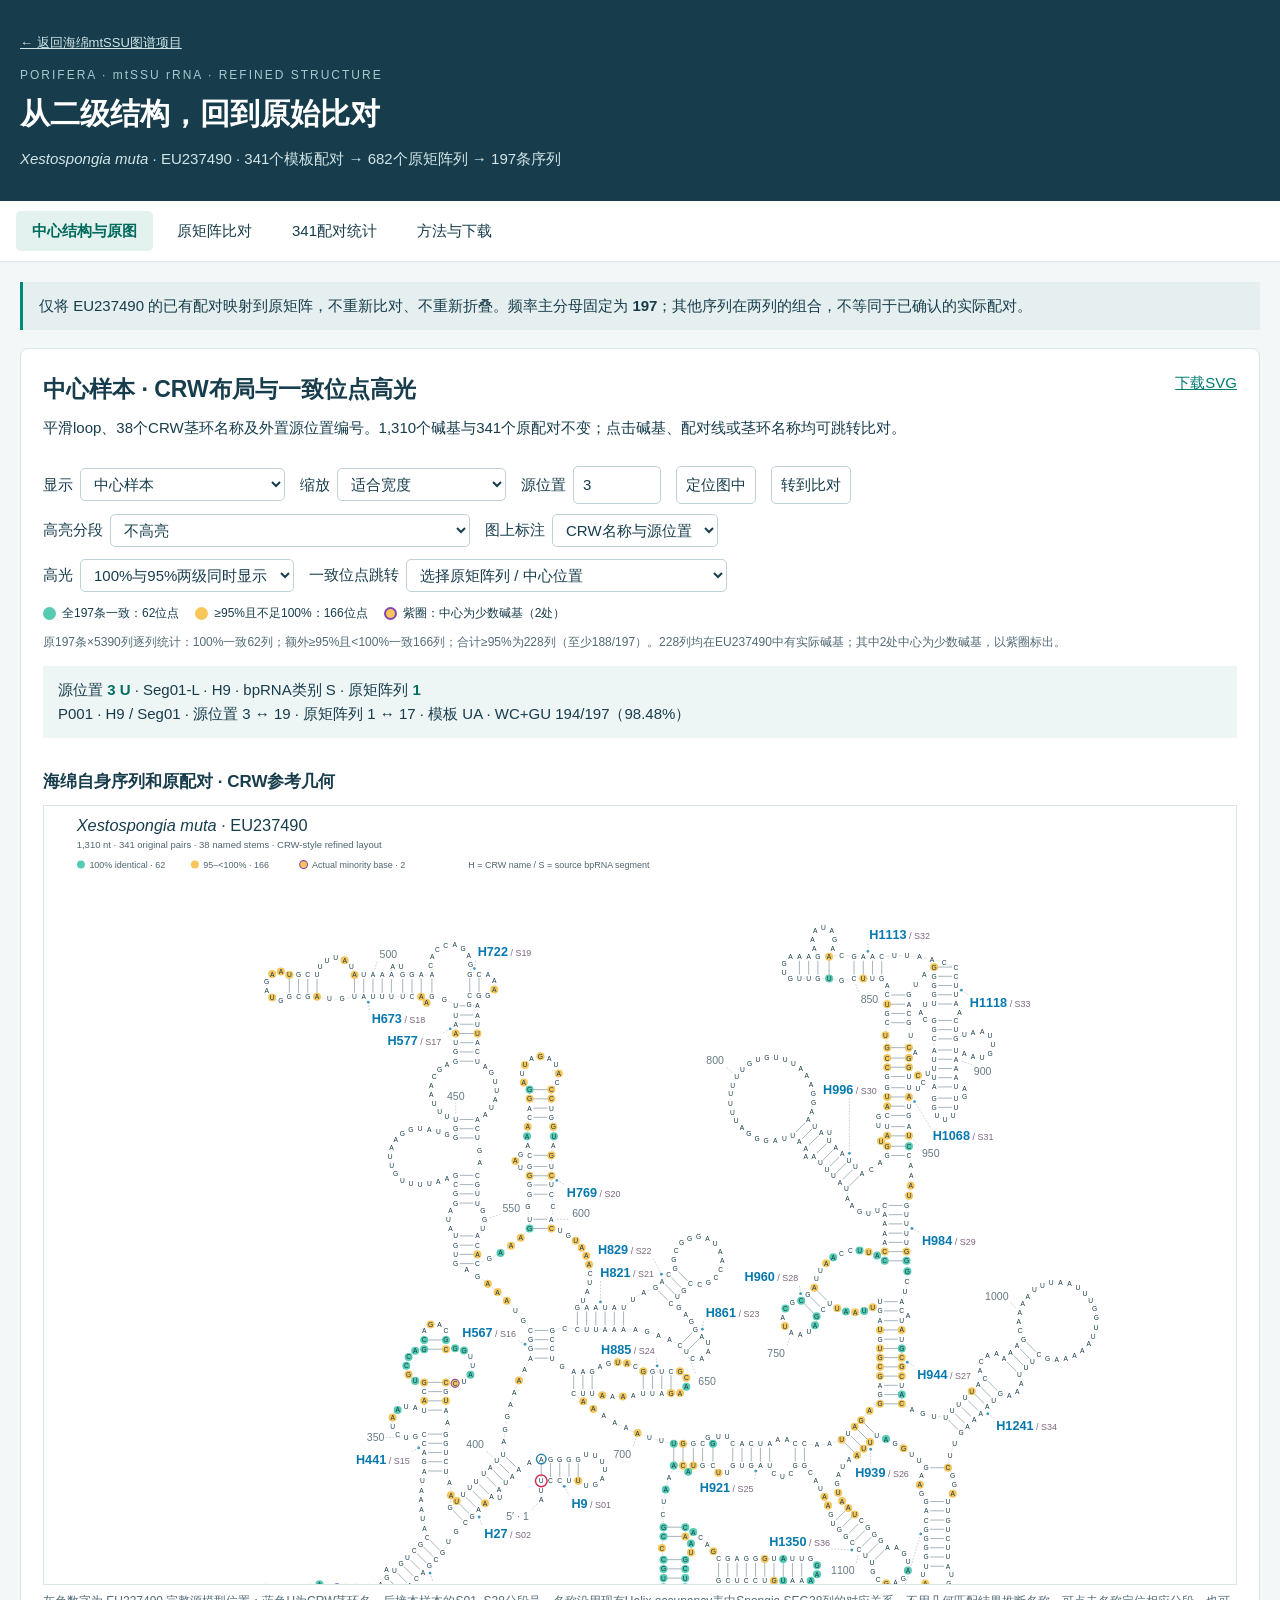
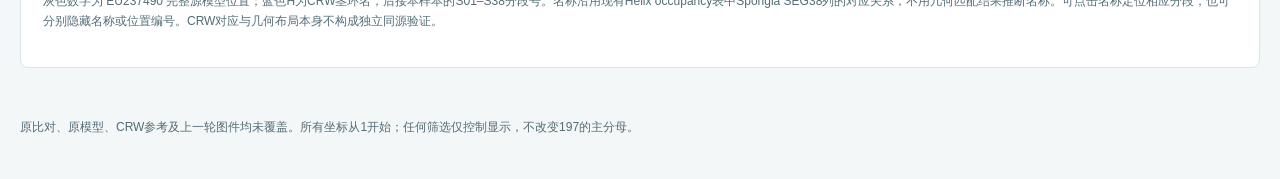
==== commit d19c0cb1: "Refine EU237490 loop arcs and add occupancy-sourced CRW helix labels" ====
--- a/pair-atlas/index.html
+++ b/pair-atlas/index.html
@@ -1,9 +1,9 @@
 <!doctype html>
 <html lang="zh-CN">
 <head><meta charset="utf-8"><meta name="viewport" content="width=device-width,initial-scale=1">
-<meta name="description" content="海绵EU237490的341个模板配对：CRW二级结构与197条原比对的双向联动、分段轨道和逐配对碱基组合频率。"><title>海绵mtSSU · EU237490的341个模板配对</title><link rel="stylesheet" href="style.css?v=20261018-eu237490"></head>
+<meta name="description" content="海绵EU237490的341个模板配对：CRW二级结构与197条原比对的双向联动、分段轨道和逐配对碱基组合频率。"><title>海绵mtSSU · EU237490的341个模板配对</title><link rel="stylesheet" href="style.css?v=20261019-loops-crw"></head>
 <body>
-<header><a class="project-back" href="../#pair-atlas">← 返回海绵mtSSU图谱项目</a><div class="eyebrow">PORIFERA · mtSSU rRNA · 2026-10-18</div>
+<header><a class="project-back" href="../#pair-atlas">← 返回海绵mtSSU图谱项目</a><div class="eyebrow">PORIFERA · mtSSU rRNA · REFINED STRUCTURE</div>
 <h1>从二级结构，回到原始比对</h1>
 <p><i>Xestospongia muta</i> · EU237490 · 341个模板配对 → 682个原矩阵列 → 197条序列</p>
 </header>
@@ -11,3023 +11,2724 @@
 <main>
 <div class="scope">仅将 EU237490 的已有配对映射到原矩阵，不重新比对、不重新折叠。频率主分母固定为 <b>197</b>；其他序列在两列的组合，不等同于已确认的实际配对。</div>
 <section id="structure" class="tab">
-<div class="section-head"><div><h2>中心样本 · CRW布局与一致位点高光</h2><p>1,310个碱基与341个原配对完整保留。点击碱基或配对线，可定位原比对的两个窗口。</p></div><a href="EU237490_CRW_conservation.svg" download>下载SVG</a></div>
+<div class="section-head"><div><h2>中心样本 · CRW布局与一致位点高光</h2><p>平滑loop、38个CRW茎环名称及外置源位置编号。1,310个碱基与341个原配对不变；点击碱基、配对线或茎环名称均可跳转比对。</p></div><a href="EU237490_CRW_conservation.svg" download>下载SVG</a></div>
 <div class="toolbar">
 <label>显示 <select id="figureMode"><option value="center">中心样本</option><option value="compare">中心与大肠杆菌并排</option><option value="reference">原CRW大肠杆菌图</option><option value="oldref">大肠杆菌高光（静态图）</option></select></label>
 <label>缩放 <select id="zoom"><option value="fit">适合宽度</option><option value="1">100%（可读碱基）</option><option value="1.5">150%</option><option value="2">200%</option></select></label>
 <label>源位置 <input id="figurePosition" type="number" min="1" max="1310" value="3"></label><button id="figureLocate">定位图中</button><button id="figureToMsa">转到比对</button>
 <label>高亮分段 <select id="figureSegment"><option value="">不高亮</option></select></label>
+<label>图上标注 <select id="annotationLayer"><option value="all">CRW名称与源位置</option><option value="helix">仅CRW茎环名称</option><option value="number">仅源位置编号</option><option value="off">隐藏全部标注</option></select></label>
 </div>
 <div class="toolbar"><label>高光 <select id="highlightLayer"><option value="all">100%与95%两级同时显示</option><option value="strict">仅100%一致</option><option value="95_only">仅95%至不足100%</option><option value="off">关闭一致性高光</option></select></label><label>一致位点跳转 <select id="highlightSite"><option value="">选择原矩阵列 / 中心位置</option></select></label></div>
 <div class="legend"><span><i class="nt-swatch" style="background:#55cbb3"></i>全197条一致：62位点</span><span><i class="nt-swatch" style="background:#f6c65b"></i>≥95%且不足100%：166位点</span><span><i class="nt-swatch" style="background:#f6c65b;border:2px solid #8546b5"></i>紫圈：中心为少数碱基（2处）</span></div>
 <p id="conservationCounts" class="small"></p>
 <div id="figureDetail" class="detail" aria-live="polite"></div>
 <div class="figure-grid" id="figureGrid">
-<div id="centrePane"><h3>海绵自身序列和原配对 · CRW参考几何</h3><div id="figureScroll" class="figure-scroll"><div id="figureInner"><svg xmlns="http://www.w3.org/2000/svg" id="centreSvg" width="1654" height="2038" viewBox="0 0 1654 2038" role="img" aria-labelledby="figTitle figDesc">
-<title id="figTitle">EU237490 CRW-layout secondary structure, 1310 nt and 341 unchanged pairs</title>
-<desc id="figDesc">Teal: all 197 sequences have one identical unambiguous base (62 sites). Gold: at least 188 of 197 share a base, excluding the teal tier (166 sites). Purple outline: center differs from majority at two gold sites; actual center bases retained. 341 original pairs unchanged.</desc>
+<div id="centrePane"><h3>海绵自身序列和原配对 · CRW参考几何</h3><div id="figureScroll" class="figure-scroll"><div id="figureInner"><svg xmlns="http://www.w3.org/2000/svg" id="centreSvg" width="2259" height="2729" viewBox="0 0 2259 2729" role="img" aria-labelledby="figTitle figDesc">
+<title id="figTitle">Xestospongia muta EU237490 — refined CRW layout and named helices</title>
+<desc id="figDesc">1310 original nucleotides and 341 unchanged pairs. Circular hairpins and smooth arc-length-spaced bulges; helices separated for loop clearance. 38 CRW names from the supplied Spongia SEG38 occupancy correspondence, not inferred from drawing coordinates. Teal 100%: 62 sites. Gold 95 to below 100%: 166 sites. Two actual minority C bases retained with purple outlines. Enlarged source-position numbers and stem labels have separate collision-checked leaders.</desc>
 <rect width="100%" height="100%" fill="white"/>
-<text x="55" y="35" font-family="Arial" font-size="25" fill="#173d4c">Xestospongia muta · EU237490</text>
-<text x="55" y="63" font-family="Arial" font-size="16" fill="#173d4c">CRW-derived geometry | 1,310 nt | 341 original model pairs | original MSA: 197 × 5,390</text>
-<text x="55" y="88" font-family="Arial" font-size="14" fill="#4f6570">Teal: 197/197 identical (62). Gold: 188–196/197 identical (166). Purple outline: center is a minority base (2).</text>
-<text x="55" y="109" font-family="Arial" font-size="12" fill="#4f6570">All 228 qualifying columns are present in this center. Actual source letters are never replaced with the majority. CRW geometry is not homology validation.</text>
-<g id="pairLines">
-<line class="pair-line" data-pair="1" x1="717.076" y1="935.693" x2="717.076" y2="902.693" stroke="#768f97" stroke-width="1.65"><title>P001 Seg01: source 3–19; MSA 1–17; WC+GU 194/197 (98.48%)</title></line>
-<line class="pair-line" data-pair="2" x1="731.076" y1="935.693" x2="731.076" y2="902.693" stroke="#768f97" stroke-width="1.65"><title>P002 Seg01: source 4–18; MSA 2–16; WC+GU 196/197 (99.49%)</title></line>
-<line class="pair-line" data-pair="3" x1="745.076" y1="935.693" x2="745.076" y2="902.693" stroke="#768f97" stroke-width="1.65"><title>P003 Seg01: source 5–17; MSA 3–15; WC+GU 183/197 (92.89%)</title></line>
-<line class="pair-line" data-pair="4" x1="759.076" y1="935.693" x2="759.076" y2="902.693" stroke="#768f97" stroke-width="1.65"><title>P004 Seg01: source 6–16; MSA 4–14; WC+GU 181/197 (91.88%)</title></line>
-<line class="pair-line" data-pair="5" x1="773.076" y1="935.693" x2="773.076" y2="902.693" stroke="#768f97" stroke-width="1.65"><title>P005 Seg01: source 7–15; MSA 5–13; WC+GU 192/197 (97.46%)</title></line>
-<line class="pair-line" data-pair="6" x1="687.233" y1="912.348" x2="663.899" y2="889.014" stroke="#768f97" stroke-width="1.65"><title>P006 Seg02: source 21–401; MSA 20–1818; WC+GU 174/197 (88.32%)</title></line>
-<line class="pair-line" data-pair="7" x1="677.334" y1="922.248" x2="653.999" y2="898.913" stroke="#768f97" stroke-width="1.65"><title>P007 Seg02: source 22–400; MSA 21–1817; WC+GU 166/197 (84.26%)</title></line>
-<line class="pair-line" data-pair="8" x1="667.434" y1="932.147" x2="644.1" y2="908.813" stroke="#768f97" stroke-width="1.65"><title>P008 Seg02: source 23–399; MSA 22–1816; WC+GU 159/197 (80.71%)</title></line>
-<line class="pair-line" data-pair="9" x1="657.535" y1="942.047" x2="634.2" y2="918.712" stroke="#768f97" stroke-width="1.65"><title>P009 Seg02: source 24–398; MSA 24–1815; WC+GU 163/197 (82.74%)</title></line>
-<line class="pair-line" data-pair="10" x1="643.897" y1="957.389" x2="620.562" y2="934.055" stroke="#768f97" stroke-width="1.65"><title>P010 Seg02: source 26–397; MSA 26–1814; WC+GU 140/197 (71.07%)</title></line>
-<line class="pair-line" data-pair="11" x1="633.997" y1="967.289" x2="610.663" y2="943.954" stroke="#768f97" stroke-width="1.65"><title>P011 Seg02: source 27–396; MSA 27–1813; WC+GU 164/197 (83.25%)</title></line>
-<line class="pair-line" data-pair="12" x1="624.098" y1="977.188" x2="600.763" y2="953.854" stroke="#768f97" stroke-width="1.65"><title>P012 Seg02: source 28–395; MSA 28–1812; WC+GU 162/197 (82.23%)</title></line>
-<line class="pair-line" data-pair="13" x1="614.198" y1="987.088" x2="590.864" y2="963.753" stroke="#768f97" stroke-width="1.65"><title>P013 Seg02: source 29–394; MSA 29–1811; WC+GU 192/197 (97.46%)</title></line>
-<line class="pair-line" data-pair="14" x1="604.299" y1="996.987" x2="580.964" y2="973.653" stroke="#768f97" stroke-width="1.65"><title>P014 Seg02: source 30–393; MSA 30–1810; WC+GU 194/197 (98.48%)</title></line>
-<line class="pair-line" data-pair="15" x1="562.962" y1="1049.708" x2="539.628" y2="1026.374" stroke="#768f97" stroke-width="1.65"><title>P015 Seg03: source 33–337; MSA 34–1694; WC+GU 173/197 (87.82%)</title></line>
-<line class="pair-line" data-pair="16" x1="553.063" y1="1059.608" x2="529.728" y2="1036.273" stroke="#768f97" stroke-width="1.65"><title>P016 Seg03: source 34–336; MSA 35–1689; WC+GU 182/197 (92.39%)</title></line>
-<line class="pair-line" data-pair="17" x1="543.163" y1="1069.507" x2="519.829" y2="1046.173" stroke="#768f97" stroke-width="1.65"><title>P017 Seg03: source 35–335; MSA 36–1688; WC+GU 174/197 (88.32%)</title></line>
-<line class="pair-line" data-pair="18" x1="533.264" y1="1079.407" x2="509.929" y2="1056.072" stroke="#768f97" stroke-width="1.65"><title>P018 Seg03: source 36–334; MSA 38–1687; WC+GU 182/197 (92.39%)</title></line>
-<line class="pair-line" data-pair="19" x1="523.364" y1="1089.306" x2="500.03" y2="1065.972" stroke="#768f97" stroke-width="1.65"><title>P019 Seg03: source 37–333; MSA 39–1686; WC+GU 187/197 (94.92%)</title></line>
-<line class="pair-line" data-pair="20" x1="513.465" y1="1099.206" x2="490.13" y2="1075.871" stroke="#768f97" stroke-width="1.65"><title>P020 Seg03: source 38–332; MSA 40–1685; WC+GU 167/197 (84.77%)</title></line>
-<line class="pair-line" data-pair="21" x1="501.844" y1="1121.965" x2="478.51" y2="1098.63" stroke="#768f97" stroke-width="1.65"><title>P021 Seg03: source 39–330; MSA 41–1683; WC+GU 169/197 (85.79%)</title></line>
-<line class="pair-line" data-pair="22" x1="491.945" y1="1131.864" x2="468.61" y2="1108.53" stroke="#768f97" stroke-width="1.65"><title>P022 Seg03: source 40–329; MSA 42–1682; WC+GU 164/197 (83.25%)</title></line>
-<line class="pair-line" data-pair="23" x1="482.765" y1="1157.672" x2="482.765" y2="1124.672" stroke="#768f97" stroke-width="1.65"><title>P023 Seg04: source 41–295; MSA 45–1643; WC+GU 163/197 (82.74%)</title></line>
-<line class="pair-line" data-pair="24" x1="506.976" y1="1150.038" x2="473.976" y2="1150.038" stroke="#768f97" stroke-width="1.65"><title>P024 Seg04: source 43–294; MSA 47–1642; WC+GU 176/197 (89.34%)</title></line>
-<line class="pair-line" data-pair="25" x1="501.09" y1="1175.97" x2="468.09" y2="1175.97" stroke="#768f97" stroke-width="1.65"><title>P025 Seg04: source 46–293; MSA 50–1641; WC+GU 195/197 (98.98%)</title></line>
-<line class="pair-line" data-pair="26" x1="501.09" y1="1189.97" x2="468.09" y2="1189.97" stroke="#768f97" stroke-width="1.65"><title>P026 Seg04: source 47–292; MSA 51–1640; WC+GU 183/197 (92.89%)</title></line>
-<line class="pair-line" data-pair="27" x1="501.09" y1="1203.97" x2="468.09" y2="1203.97" stroke="#768f97" stroke-width="1.65"><title>P027 Seg04: source 48–291; MSA 52–1639; WC+GU 186/197 (94.42%)</title></line>
-<line class="pair-line" data-pair="28" x1="496.633" y1="1228.921" x2="463.633" y2="1228.921" stroke="#768f97" stroke-width="1.65"><title>P028 Seg04: source 50–290; MSA 54–1638; WC+GU 194/197 (98.48%)</title></line>
-<line class="pair-line" data-pair="29" x1="496.633" y1="1242.921" x2="463.633" y2="1242.921" stroke="#768f97" stroke-width="1.65"><title>P029 Seg04: source 51–289; MSA 55–1637; WC+GU 195/197 (98.98%)</title></line>
-<line class="pair-line" data-pair="30" x1="496.633" y1="1256.921" x2="463.633" y2="1256.921" stroke="#768f97" stroke-width="1.65"><title>P030 Seg04: source 52–288; MSA 56–1636; WC+GU 191/197 (96.95%)</title></line>
-<line class="pair-line" data-pair="31" x1="507.925" y1="1322.207" x2="507.925" y2="1355.207" stroke="#768f97" stroke-width="1.65"><title>P031 Seg05: source 55–96; MSA 59–229; WC+GU 170/197 (86.29%)</title></line>
-<line class="pair-line" data-pair="32" x1="521.925" y1="1322.207" x2="521.925" y2="1355.207" stroke="#768f97" stroke-width="1.65"><title>P032 Seg05: source 56–95; MSA 60–228; WC+GU 169/197 (85.79%)</title></line>
-<line class="pair-line" data-pair="33" x1="535.925" y1="1322.207" x2="535.925" y2="1355.207" stroke="#768f97" stroke-width="1.65"><title>P033 Seg05: source 57–94; MSA 61–227; WC+GU 167/197 (84.77%)</title></line>
-<line class="pair-line" data-pair="34" x1="554.192" y1="1330.539" x2="554.192" y2="1363.539" stroke="#768f97" stroke-width="1.65"><title>P034 Seg05: source 60–93; MSA 64–226; WC+GU 109/197 (55.33%)</title></line>
-<line class="pair-line" data-pair="35" x1="568.192" y1="1330.539" x2="568.192" y2="1363.539" stroke="#768f97" stroke-width="1.65"><title>P035 Seg05: source 61–92; MSA 65–225; WC+GU 110/197 (55.84%)</title></line>
-<line class="pair-line" data-pair="36" x1="582.192" y1="1330.539" x2="582.192" y2="1363.539" stroke="#768f97" stroke-width="1.65"><title>P036 Seg05: source 62–91; MSA 66–224; WC+GU 129/197 (65.48%)</title></line>
-<line class="pair-line" data-pair="37" x1="599.889" y1="1336.306" x2="599.889" y2="1369.306" stroke="#768f97" stroke-width="1.65"><title>P037 Seg05: source 63–78; MSA 67–209; WC+GU 22/197 (11.17%)</title></line>
-<line class="pair-line" data-pair="38" x1="613.889" y1="1336.306" x2="613.889" y2="1369.306" stroke="#768f97" stroke-width="1.65"><title>P038 Seg05: source 64–77; MSA 69–208; WC+GU 25/197 (12.69%)</title></line>
-<line class="pair-line" data-pair="39" x1="627.889" y1="1336.306" x2="627.889" y2="1369.306" stroke="#768f97" stroke-width="1.65"><title>P039 Seg05: source 65–76; MSA 70–82; WC+GU 43/197 (21.83%)</title></line>
-<line class="pair-line" data-pair="40" x1="641.889" y1="1336.306" x2="641.889" y2="1369.306" stroke="#768f97" stroke-width="1.65"><title>P040 Seg05: source 66–75; MSA 71–81; WC+GU 26/197 (13.20%)</title></line>
-<line class="pair-line" data-pair="41" x1="655.889" y1="1336.306" x2="655.889" y2="1369.306" stroke="#768f97" stroke-width="1.65"><title>P041 Seg05: source 67–74; MSA 72–80; WC+GU 37/197 (18.78%)</title></line>
-<line class="pair-line" data-pair="42" x1="669.889" y1="1336.306" x2="669.889" y2="1369.306" stroke="#768f97" stroke-width="1.65"><title>P042 Seg05: source 68–73; MSA 73–78; WC+GU 37/197 (18.78%)</title></line>
-<line class="pair-line" data-pair="43" x1="393.883" y1="1438.105" x2="370.549" y2="1414.771" stroke="#768f97" stroke-width="1.65"><title>P043 Seg06: source 103–249; MSA 248–1591; WC+GU 183/197 (92.89%)</title></line>
-<line class="pair-line" data-pair="44" x1="383.984" y1="1448.005" x2="360.649" y2="1424.67" stroke="#768f97" stroke-width="1.65"><title>P044 Seg06: source 104–248; MSA 249–1590; WC+GU 182/197 (92.39%)</title></line>
-<line class="pair-line" data-pair="45" x1="374.084" y1="1457.904" x2="350.75" y2="1434.57" stroke="#768f97" stroke-width="1.65"><title>P045 Seg06: source 105–247; MSA 250–1589; WC+GU 182/197 (92.39%)</title></line>
-<line class="pair-line" data-pair="46" x1="346.177" y1="1556.965" x2="313.177" y2="1556.965" stroke="#768f97" stroke-width="1.65"><title>P046 Seg07: source 112–186; MSA 274–1414; WC+GU 151/197 (76.65%)</title></line>
-<line class="pair-line" data-pair="47" x1="346.177" y1="1570.965" x2="313.177" y2="1570.965" stroke="#768f97" stroke-width="1.65"><title>P047 Seg07: source 113–185; MSA 276–1413; WC+GU 165/197 (83.76%)</title></line>
-<line class="pair-line" data-pair="48" x1="346.177" y1="1584.965" x2="313.177" y2="1584.965" stroke="#768f97" stroke-width="1.65"><title>P048 Seg07: source 114–184; MSA 277–1412; WC+GU 165/197 (83.76%)</title></line>
-<line class="pair-line" data-pair="49" x1="346.177" y1="1598.965" x2="313.177" y2="1598.965" stroke="#768f97" stroke-width="1.65"><title>P049 Seg07: source 115–183; MSA 278–1411; WC+GU 166/197 (84.26%)</title></line>
-<line class="pair-line" data-pair="50" x1="346.177" y1="1612.965" x2="313.177" y2="1612.965" stroke="#768f97" stroke-width="1.65"><title>P050 Seg07: source 116–182; MSA 279–1404; WC+GU 162/197 (82.23%)</title></line>
-<line class="pair-line" data-pair="51" x1="346.177" y1="1626.965" x2="313.177" y2="1626.965" stroke="#768f97" stroke-width="1.65"><title>P051 Seg07: source 117–181; MSA 280–1403; WC+GU 162/197 (82.23%)</title></line>
-<line class="pair-line" data-pair="52" x1="346.177" y1="1640.965" x2="313.177" y2="1640.965" stroke="#768f97" stroke-width="1.65"><title>P052 Seg07: source 118–180; MSA 283–1402; WC+GU 165/197 (83.76%)</title></line>
-<line class="pair-line" data-pair="53" x1="346.177" y1="1654.965" x2="313.177" y2="1654.965" stroke="#768f97" stroke-width="1.65"><title>P053 Seg07: source 119–179; MSA 325–1401; WC+GU 51/197 (25.89%)</title></line>
-<line class="pair-line" data-pair="54" x1="348.091" y1="1673.459" x2="315.091" y2="1673.459" stroke="#768f97" stroke-width="1.65"><title>P054 Seg07: source 121–178; MSA 328–1394; WC+GU 157/197 (79.70%)</title></line>
-<line class="pair-line" data-pair="55" x1="348.091" y1="1687.459" x2="315.091" y2="1687.459" stroke="#768f97" stroke-width="1.65"><title>P055 Seg07: source 122–177; MSA 378–1392; WC+GU 164/197 (83.25%)</title></line>
-<line class="pair-line" data-pair="56" x1="352.198" y1="1743.45" x2="319.198" y2="1743.45" stroke="#768f97" stroke-width="1.65"><title>P056 Seg07: source 126–174; MSA 383–1389; WC+GU 164/197 (83.25%)</title></line>
-<line class="pair-line" data-pair="57" x1="352.198" y1="1757.45" x2="319.198" y2="1757.45" stroke="#768f97" stroke-width="1.65"><title>P057 Seg07: source 127–173; MSA 387–1377; WC+GU 162/197 (82.23%)</title></line>
-<line class="pair-line" data-pair="58" x1="352.198" y1="1771.45" x2="319.198" y2="1771.45" stroke="#768f97" stroke-width="1.65"><title>P058 Seg07: source 128–172; MSA 389–1376; WC+GU 156/197 (79.19%)</title></line>
-<line class="pair-line" data-pair="59" x1="352.198" y1="1785.45" x2="319.198" y2="1785.45" stroke="#768f97" stroke-width="1.65"><title>P059 Seg07: source 129–171; MSA 391–1375; WC+GU 163/197 (82.74%)</title></line>
-<line class="pair-line" data-pair="60" x1="352.198" y1="1799.45" x2="319.198" y2="1799.45" stroke="#768f97" stroke-width="1.65"><title>P060 Seg07: source 130–170; MSA 397–1374; WC+GU 143/197 (72.59%)</title></line>
-<line class="pair-line" data-pair="61" x1="352.198" y1="1813.45" x2="319.198" y2="1813.45" stroke="#768f97" stroke-width="1.65"><title>P061 Seg07: source 131–169; MSA 398–1366; WC+GU 127/197 (64.47%)</title></line>
-<line class="pair-line" data-pair="62" x1="352.198" y1="1827.45" x2="319.198" y2="1827.45" stroke="#768f97" stroke-width="1.65"><title>P062 Seg07: source 132–168; MSA 399–1364; WC+GU 130/197 (65.99%)</title></line>
-<line class="pair-line" data-pair="63" x1="380.502" y1="1833.331" x2="380.502" y2="1866.331" stroke="#768f97" stroke-width="1.65"><title>P063 Seg08: source 134–150; MSA 402–453; WC+GU 18/197 (9.14%)</title></line>
-<line class="pair-line" data-pair="64" x1="422.666" y1="1830.097" x2="422.666" y2="1863.097" stroke="#768f97" stroke-width="1.65"><title>P064 Seg08: source 137–147; MSA 407–425; WC+GU 67/197 (34.01%)</title></line>
-<line class="pair-line" data-pair="65" x1="436.666" y1="1830.097" x2="436.666" y2="1863.097" stroke="#768f97" stroke-width="1.65"><title>P065 Seg08: source 138–146; MSA 408–423; WC+GU 56/197 (28.43%)</title></line>
-<line class="pair-line" data-pair="66" x1="450.666" y1="1830.097" x2="450.666" y2="1863.097" stroke="#768f97" stroke-width="1.65"><title>P066 Seg08: source 139–145; MSA 413–422; WC+GU 20/197 (10.15%)</title></line>
-<line class="pair-line" data-pair="67" x1="464.666" y1="1830.097" x2="464.666" y2="1863.097" stroke="#768f97" stroke-width="1.65"><title>P067 Seg08: source 140–144; MSA 415–421; WC+GU 48/197 (24.37%)</title></line>
-<line class="pair-line" data-pair="68" x1="351.882" y1="1895.614" x2="318.882" y2="1895.614" stroke="#768f97" stroke-width="1.65"><title>P068 Seg09: source 154–164; MSA 1208–1359; WC+GU 38/197 (19.29%)</title></line>
-<line class="pair-line" data-pair="69" x1="351.882" y1="1909.614" x2="318.882" y2="1909.614" stroke="#768f97" stroke-width="1.65"><title>P069 Seg09: source 155–163; MSA 1212–1358; WC+GU 58/197 (29.44%)</title></line>
-<line class="pair-line" data-pair="70" x1="304.862" y1="1542.968" x2="281.527" y2="1519.633" stroke="#768f97" stroke-width="1.65"><title>P070 Seg10: source 187–234; MSA 1415–1567; WC+GU 172/197 (87.31%)</title></line>
-<line class="pair-line" data-pair="71" x1="294.962" y1="1552.867" x2="271.628" y2="1529.532" stroke="#768f97" stroke-width="1.65"><title>P071 Seg10: source 188–233; MSA 1417–1565; WC+GU 172/197 (87.31%)</title></line>
-<line class="pair-line" data-pair="72" x1="285.063" y1="1562.767" x2="261.728" y2="1539.432" stroke="#768f97" stroke-width="1.65"><title>P072 Seg10: source 189–232; MSA 1418–1564; WC+GU 174/197 (88.32%)</title></line>
-<line class="pair-line" data-pair="73" x1="275.163" y1="1572.666" x2="251.829" y2="1549.331" stroke="#768f97" stroke-width="1.65"><title>P073 Seg10: source 190–231; MSA 1420–1563; WC+GU 166/197 (84.26%)</title></line>
-<line class="pair-line" data-pair="74" x1="265.264" y1="1582.566" x2="241.929" y2="1559.231" stroke="#768f97" stroke-width="1.65"><title>P074 Seg10: source 191–230; MSA 1457–1562; WC+GU 179/197 (90.86%)</title></line>
-<line class="pair-line" data-pair="75" x1="225.056" y1="1615.436" x2="201.721" y2="1592.102" stroke="#768f97" stroke-width="1.65"><title>P075 Seg10: source 194–225; MSA 1483–1557; WC+GU 172/197 (87.31%)</title></line>
-<line class="pair-line" data-pair="76" x1="215.156" y1="1625.336" x2="191.822" y2="1602.001" stroke="#768f97" stroke-width="1.65"><title>P076 Seg10: source 195–224; MSA 1484–1556; WC+GU 161/197 (81.73%)</title></line>
-<line class="pair-line" data-pair="77" x1="205.257" y1="1635.235" x2="181.922" y2="1611.901" stroke="#768f97" stroke-width="1.65"><title>P077 Seg10: source 196–223; MSA 1485–1555; WC+GU 153/197 (77.66%)</title></line>
-<line class="pair-line" data-pair="78" x1="192.352" y1="1645.59" x2="169.018" y2="1622.256" stroke="#768f97" stroke-width="1.65"><title>P078 Seg10: source 199–222; MSA 1488–1554; WC+GU 143/197 (72.59%)</title></line>
-<line class="pair-line" data-pair="79" x1="182.453" y1="1655.49" x2="159.118" y2="1632.155" stroke="#768f97" stroke-width="1.65"><title>P079 Seg10: source 200–221; MSA 1489–1553; WC+GU 135/197 (68.53%)</title></line>
-<line class="pair-line" data-pair="80" x1="172.553" y1="1665.389" x2="149.219" y2="1642.055" stroke="#768f97" stroke-width="1.65"><title>P080 Seg10: source 201–220; MSA 1490–1552; WC+GU 110/197 (55.84%)</title></line>
-<line class="pair-line" data-pair="81" x1="162.654" y1="1675.289" x2="139.319" y2="1651.954" stroke="#768f97" stroke-width="1.65"><title>P081 Seg10: source 202–219; MSA 1491–1551; WC+GU 126/197 (63.96%)</title></line>
-<line class="pair-line" data-pair="82" x1="152.754" y1="1685.188" x2="129.42" y2="1661.854" stroke="#768f97" stroke-width="1.65"><title>P082 Seg10: source 203–218; MSA 1495–1550; WC+GU 88/197 (44.67%)</title></line>
-<line class="pair-line" data-pair="83" x1="312.149" y1="1471.089" x2="335.483" y2="1447.754" stroke="#768f97" stroke-width="1.65"><title>P083 Seg11: source 237–246; MSA 1570–1588; WC+GU 185/197 (93.91%)</title></line>
-<line class="pair-line" data-pair="84" x1="302.249" y1="1461.189" x2="325.584" y2="1437.855" stroke="#768f97" stroke-width="1.65"><title>P084 Seg11: source 238–245; MSA 1571–1587; WC+GU 185/197 (93.91%)</title></line>
-<line class="pair-line" data-pair="85" x1="292.35" y1="1451.29" x2="315.684" y2="1427.955" stroke="#768f97" stroke-width="1.65"><title>P085 Seg11: source 239–244; MSA 1572–1586; WC+GU 172/197 (87.31%)</title></line>
-<line class="pair-line" data-pair="86" x1="365.981" y1="1382.805" x2="365.981" y2="1349.805" stroke="#768f97" stroke-width="1.65"><title>P086 Seg12: source 251–272; MSA 1593–1615; WC+GU 156/197 (79.19%)</title></line>
-<line class="pair-line" data-pair="87" x1="351.981" y1="1382.805" x2="351.981" y2="1349.805" stroke="#768f97" stroke-width="1.65"><title>P087 Seg12: source 252–271; MSA 1594–1614; WC+GU 166/197 (84.26%)</title></line>
-<line class="pair-line" data-pair="88" x1="337.981" y1="1382.805" x2="337.981" y2="1349.805" stroke="#768f97" stroke-width="1.65"><title>P088 Seg12: source 253–270; MSA 1595–1613; WC+GU 166/197 (84.26%)</title></line>
-<line class="pair-line" data-pair="89" x1="323.981" y1="1382.805" x2="323.981" y2="1349.805" stroke="#768f97" stroke-width="1.65"><title>P089 Seg12: source 254–269; MSA 1596–1611; WC+GU 164/197 (83.25%)</title></line>
-<line class="pair-line" data-pair="90" x1="309.981" y1="1382.805" x2="309.981" y2="1349.805" stroke="#768f97" stroke-width="1.65"><title>P090 Seg12: source 255–268; MSA 1597–1610; WC+GU 157/197 (79.70%)</title></line>
-<line class="pair-line" data-pair="91" x1="383.539" y1="1321.624" x2="406.874" y2="1298.29" stroke="#768f97" stroke-width="1.65"><title>P091 Seg13: source 274–284; MSA 1617–1632; WC+GU 166/197 (84.26%)</title></line>
-<line class="pair-line" data-pair="92" x1="373.64" y1="1311.725" x2="396.975" y2="1288.39" stroke="#768f97" stroke-width="1.65"><title>P092 Seg13: source 275–283; MSA 1618–1631; WC+GU 164/197 (83.25%)</title></line>
-<line class="pair-line" data-pair="93" x1="363.74" y1="1301.825" x2="387.075" y2="1278.491" stroke="#768f97" stroke-width="1.65"><title>P093 Seg13: source 276–282; MSA 1619–1630; WC+GU 158/197 (80.20%)</title></line>
-<line class="pair-line" data-pair="94" x1="443.7" y1="1120.561" x2="443.7" y2="1087.561" stroke="#768f97" stroke-width="1.65"><title>P094 Seg14: source 301–327; MSA 1649–1680; WC+GU 195/197 (98.98%)</title></line>
-<line class="pair-line" data-pair="95" x1="430.724" y1="1111.44" x2="430.724" y2="1078.44" stroke="#768f97" stroke-width="1.65"><title>P095 Seg14: source 303–326; MSA 1651–1679; WC+GU 197/197 (100.00%)</title></line>
-<line class="pair-line" data-pair="96" x1="416.724" y1="1111.44" x2="416.724" y2="1078.44" stroke="#768f97" stroke-width="1.65"><title>P096 Seg14: source 304–325; MSA 1652–1678; WC+GU 192/197 (97.46%)</title></line>
-<line class="pair-line" data-pair="97" x1="402.724" y1="1111.44" x2="402.724" y2="1078.44" stroke="#768f97" stroke-width="1.65"><title>P097 Seg14: source 305–324; MSA 1653–1677; WC+GU 197/197 (100.00%)</title></line>
-<line class="pair-line" data-pair="98" x1="373.918" y1="1101.34" x2="373.918" y2="1068.34" stroke="#768f97" stroke-width="1.65"><title>P098 Seg14: source 309–322; MSA 1657–1675; WC+GU 194/197 (98.48%)</title></line>
-<line class="pair-line" data-pair="99" x1="359.918" y1="1101.34" x2="359.918" y2="1068.34" stroke="#768f97" stroke-width="1.65"><title>P099 Seg14: source 310–321; MSA 1658–1674; WC+GU 193/197 (97.97%)</title></line>
-<line class="pair-line" data-pair="100" x1="345.918" y1="1101.34" x2="345.918" y2="1068.34" stroke="#768f97" stroke-width="1.65"><title>P100 Seg14: source 311–320; MSA 1659–1673; WC+GU 197/197 (100.00%)</title></line>
-<line class="pair-line" data-pair="101" x1="331.918" y1="1101.34" x2="331.918" y2="1068.34" stroke="#768f97" stroke-width="1.65"><title>P101 Seg14: source 312–319; MSA 1664–1672; WC+GU 184/197 (93.40%)</title></line>
-<line class="pair-line" data-pair="102" x1="317.918" y1="1101.34" x2="317.918" y2="1068.34" stroke="#768f97" stroke-width="1.65"><title>P102 Seg14: source 313–318; MSA 1665–1671; WC+GU 187/197 (94.92%)</title></line>
-<line class="pair-line" data-pair="103" x1="545.084" y1="929.278" x2="578.084" y2="929.278" stroke="#768f97" stroke-width="1.65"><title>P103 Seg15: source 344–390; MSA 1755–1807; WC+GU 193/197 (97.97%)</title></line>
-<line class="pair-line" data-pair="104" x1="545.084" y1="915.278" x2="578.084" y2="915.278" stroke="#768f97" stroke-width="1.65"><title>P104 Seg15: source 345–389; MSA 1756–1806; WC+GU 196/197 (99.49%)</title></line>
-<line class="pair-line" data-pair="105" x1="545.084" y1="901.278" x2="578.084" y2="901.278" stroke="#768f97" stroke-width="1.65"><title>P105 Seg15: source 346–388; MSA 1757–1805; WC+GU 183/197 (92.89%)</title></line>
-<line class="pair-line" data-pair="106" x1="545.084" y1="887.278" x2="578.084" y2="887.278" stroke="#768f97" stroke-width="1.65"><title>P106 Seg15: source 347–387; MSA 1758–1801; WC+GU 195/197 (98.98%)</title></line>
-<line class="pair-line" data-pair="107" x1="545.084" y1="873.278" x2="578.084" y2="873.278" stroke="#768f97" stroke-width="1.65"><title>P107 Seg15: source 348–386; MSA 1759–1800; WC+GU 195/197 (98.98%)</title></line>
-<line class="pair-line" data-pair="108" x1="542.213" y1="843.049" x2="575.213" y2="843.049" stroke="#768f97" stroke-width="1.65"><title>P108 Seg15: source 357–384; MSA 1769–1796; WC+GU 191/197 (96.95%)</title></line>
-<line class="pair-line" data-pair="109" x1="542.213" y1="829.049" x2="575.213" y2="829.049" stroke="#768f97" stroke-width="1.65"><title>P109 Seg15: source 358–383; MSA 1770–1795; WC+GU 196/197 (99.49%)</title></line>
-<line class="pair-line" data-pair="110" x1="542.213" y1="815.049" x2="575.213" y2="815.049" stroke="#768f97" stroke-width="1.65"><title>P110 Seg15: source 359–382; MSA 1771–1794; WC+GU 197/197 (100.00%)</title></line>
-<line class="pair-line" data-pair="111" x1="542.213" y1="801.049" x2="575.213" y2="801.049" stroke="#768f97" stroke-width="1.65"><title>P111 Seg15: source 360–381; MSA 1772–1793; WC+GU 197/197 (100.00%)</title></line>
-<line class="pair-line" data-pair="112" x1="544.557" y1="712.613" x2="567.892" y2="689.278" stroke="#768f97" stroke-width="1.65"><title>P112 Seg15: source 366–373; MSA 1778–1785; WC+GU 197/197 (100.00%)</title></line>
-<line class="pair-line" data-pair="113" x1="534.658" y1="702.713" x2="557.992" y2="679.379" stroke="#768f97" stroke-width="1.65"><title>P113 Seg15: source 367–372; MSA 1779–1784; WC+GU 197/197 (100.00%)</title></line>
-<line class="pair-line" data-pair="114" x1="731.646" y1="759.885" x2="764.646" y2="759.885" stroke="#768f97" stroke-width="1.65"><title>P114 Seg16: source 409–666; MSA 1834–2764; WC+GU 186/197 (94.42%)</title></line>
-<line class="pair-line" data-pair="115" x1="731.646" y1="745.885" x2="764.646" y2="745.885" stroke="#768f97" stroke-width="1.65"><title>P115 Seg16: source 410–665; MSA 1835–2763; WC+GU 183/197 (92.89%)</title></line>
-<line class="pair-line" data-pair="116" x1="731.646" y1="731.885" x2="764.646" y2="731.885" stroke="#768f97" stroke-width="1.65"><title>P116 Seg16: source 411–664; MSA 1842–2762; WC+GU 186/197 (94.42%)</title></line>
-<line class="pair-line" data-pair="117" x1="731.646" y1="717.885" x2="764.646" y2="717.885" stroke="#768f97" stroke-width="1.65"><title>P117 Seg16: source 412–663; MSA 1843–2761; WC+GU 184/197 (93.40%)</title></line>
-<line class="pair-line" data-pair="118" x1="663.076" y1="615.253" x2="686.411" y2="591.918" stroke="#768f97" stroke-width="1.65"><title>P118 Seg17: source 420–555; MSA 1851–2474; WC+GU 188/197 (95.43%)</title></line>
-<line class="pair-line" data-pair="119" x1="653.177" y1="605.353" x2="676.512" y2="582.019" stroke="#768f97" stroke-width="1.65"><title>P119 Seg17: source 421–554; MSA 1852–2473; WC+GU 180/197 (91.37%)</title></line>
-<line class="pair-line" data-pair="120" x1="643.277" y1="595.454" x2="666.612" y2="572.119" stroke="#768f97" stroke-width="1.65"><title>P120 Seg17: source 422–553; MSA 1855–2472; WC+GU 186/197 (94.42%)</title></line>
-<line class="pair-line" data-pair="121" x1="633.378" y1="585.554" x2="656.713" y2="562.22" stroke="#768f97" stroke-width="1.65"><title>P121 Seg17: source 423–552; MSA 1858–2471; WC+GU 178/197 (90.36%)</title></line>
-<line class="pair-line" data-pair="122" x1="596.058" y1="542.781" x2="619.393" y2="519.446" stroke="#768f97" stroke-width="1.65"><title>P122 Seg17: source 427–548; MSA 1862–2467; WC+GU 160/197 (81.22%)</title></line>
-<line class="pair-line" data-pair="123" x1="586.159" y1="532.881" x2="609.493" y2="509.547" stroke="#768f97" stroke-width="1.65"><title>P123 Seg17: source 428–547; MSA 1863–2466; WC+GU 180/197 (91.37%)</title></line>
-<line class="pair-line" data-pair="124" x1="576.259" y1="522.982" x2="599.594" y2="499.647" stroke="#768f97" stroke-width="1.65"><title>P124 Seg17: source 429–546; MSA 1864–2465; WC+GU 174/197 (88.32%)</title></line>
-<line class="pair-line" data-pair="125" x1="566.36" y1="513.082" x2="589.694" y2="489.748" stroke="#768f97" stroke-width="1.65"><title>P125 Seg17: source 430–545; MSA 1865–2463; WC+GU 102/197 (51.78%)</title></line>
-<line class="pair-line" data-pair="126" x1="550.144" y1="442.744" x2="583.144" y2="442.744" stroke="#768f97" stroke-width="1.65"><title>P126 Seg17: source 448–542; MSA 2084–2456; WC+GU 145/197 (73.60%)</title></line>
-<line class="pair-line" data-pair="127" x1="550.144" y1="428.744" x2="583.144" y2="428.744" stroke="#768f97" stroke-width="1.65"><title>P127 Seg17: source 449–541; MSA 2086–2453; WC+GU 135/197 (68.53%)</title></line>
-<line class="pair-line" data-pair="128" x1="550.144" y1="414.744" x2="583.144" y2="414.744" stroke="#768f97" stroke-width="1.65"><title>P128 Seg17: source 450–540; MSA 2088–2452; WC+GU 117/197 (59.39%)</title></line>
-<line class="pair-line" data-pair="129" x1="545.756" y1="294.913" x2="578.756" y2="294.913" stroke="#768f97" stroke-width="1.65"><title>P129 Seg17: source 459–532; MSA 2104–2208; WC+GU 186/197 (94.42%)</title></line>
-<line class="pair-line" data-pair="130" x1="545.756" y1="280.913" x2="578.756" y2="280.913" stroke="#768f97" stroke-width="1.65"><title>P130 Seg17: source 460–531; MSA 2105–2207; WC+GU 194/197 (98.48%)</title></line>
-<line class="pair-line" data-pair="131" x1="545.756" y1="266.913" x2="578.756" y2="266.913" stroke="#768f97" stroke-width="1.65"><title>P131 Seg17: source 461–530; MSA 2106–2206; WC+GU 192/197 (97.46%)</title></line>
-<line class="pair-line" data-pair="132" x1="545.756" y1="252.913" x2="578.756" y2="252.913" stroke="#768f97" stroke-width="1.65"><title>P132 Seg17: source 462–529; MSA 2108–2205; WC+GU 192/197 (97.46%)</title></line>
-<line class="pair-line" data-pair="133" x1="545.756" y1="238.913" x2="578.756" y2="238.913" stroke="#768f97" stroke-width="1.65"><title>P133 Seg17: source 463–528; MSA 2109–2204; WC+GU 191/197 (96.95%)</title></line>
-<line class="pair-line" data-pair="134" x1="545.756" y1="224.913" x2="578.756" y2="224.913" stroke="#768f97" stroke-width="1.65"><title>P134 Seg17: source 464–527; MSA 2110–2203; WC+GU 181/197 (91.88%)</title></line>
-<line class="pair-line" data-pair="135" x1="545.756" y1="210.913" x2="578.756" y2="210.913" stroke="#768f97" stroke-width="1.65"><title>P135 Seg17: source 465–526; MSA 2111–2202; WC+GU 183/197 (92.89%)</title></line>
-<line class="pair-line" data-pair="136" x1="516.948" y1="199.918" x2="516.948" y2="166.918" stroke="#768f97" stroke-width="1.65"><title>P136 Seg18: source 467–508; MSA 2113–2174; WC+GU 28/197 (14.21%)</title></line>
-<line class="pair-line" data-pair="137" x1="501.34" y1="197.364" x2="501.34" y2="164.364" stroke="#768f97" stroke-width="1.65"><title>P137 Seg18: source 469–507; MSA 2115–2172; WC+GU 23/197 (11.68%)</title></line>
-<line class="pair-line" data-pair="138" x1="487.34" y1="197.364" x2="487.34" y2="164.364" stroke="#768f97" stroke-width="1.65"><title>P138 Seg18: source 470–506; MSA 2116–2171; WC+GU 173/197 (87.82%)</title></line>
-<line class="pair-line" data-pair="139" x1="473.34" y1="197.364" x2="473.34" y2="164.364" stroke="#768f97" stroke-width="1.65"><title>P139 Seg18: source 471–505; MSA 2118–2169; WC+GU 146/197 (74.11%)</title></line>
-<line class="pair-line" data-pair="140" x1="457.639" y1="195.741" x2="457.639" y2="162.741" stroke="#768f97" stroke-width="1.65"><title>P140 Seg18: source 472–502; MSA 2122–2165; WC+GU 163/197 (82.74%)</title></line>
-<line class="pair-line" data-pair="141" x1="443.639" y1="195.741" x2="443.639" y2="162.741" stroke="#768f97" stroke-width="1.65"><title>P141 Seg18: source 473–501; MSA 2123–2163; WC+GU 183/197 (92.89%)</title></line>
-<line class="pair-line" data-pair="142" x1="429.639" y1="195.741" x2="429.639" y2="162.741" stroke="#768f97" stroke-width="1.65"><title>P142 Seg18: source 474–500; MSA 2127–2162; WC+GU 175/197 (88.83%)</title></line>
-<line class="pair-line" data-pair="143" x1="415.639" y1="195.741" x2="415.639" y2="162.741" stroke="#768f97" stroke-width="1.65"><title>P143 Seg18: source 475–499; MSA 2128–2161; WC+GU 184/197 (93.40%)</title></line>
-<line class="pair-line" data-pair="144" x1="401.639" y1="195.741" x2="401.639" y2="162.741" stroke="#768f97" stroke-width="1.65"><title>P144 Seg18: source 476–498; MSA 2129–2160; WC+GU 180/197 (91.37%)</title></line>
-<line class="pair-line" data-pair="145" x1="356.458" y1="194.232" x2="356.458" y2="161.232" stroke="#768f97" stroke-width="1.65"><title>P145 Seg18: source 479–492; MSA 2141–2154; WC+GU 139/197 (70.56%)</title></line>
-<line class="pair-line" data-pair="146" x1="342.458" y1="194.232" x2="342.458" y2="161.232" stroke="#768f97" stroke-width="1.65"><title>P146 Seg18: source 480–491; MSA 2142–2153; WC+GU 193/197 (97.97%)</title></line>
-<line class="pair-line" data-pair="147" x1="328.458" y1="194.232" x2="328.458" y2="161.232" stroke="#768f97" stroke-width="1.65"><title>P147 Seg18: source 481–490; MSA 2143–2152; WC+GU 183/197 (92.89%)</title></line>
-<line class="pair-line" data-pair="148" x1="314.458" y1="194.232" x2="314.458" y2="161.232" stroke="#768f97" stroke-width="1.65"><title>P148 Seg18: source 482–489; MSA 2144–2151; WC+GU 191/197 (96.95%)</title></line>
-<line class="pair-line" data-pair="149" x1="607.263" y1="168.305" x2="607.263" y2="201.305" stroke="#768f97" stroke-width="1.65"><title>P149 Seg19: source 517–524; MSA 2184–2200; WC+GU 176/197 (89.34%)</title></line>
-<line class="pair-line" data-pair="150" x1="621.263" y1="168.305" x2="621.263" y2="201.305" stroke="#768f97" stroke-width="1.65"><title>P150 Seg19: source 518–523; MSA 2185–2199; WC+GU 181/197 (91.88%)</title></line>
-<line class="pair-line" data-pair="151" x1="722.841" y1="531.325" x2="755.841" y2="531.325" stroke="#768f97" stroke-width="1.65"><title>P151 Seg20: source 560–601; MSA 2479–2522; WC+GU 197/197 (100.00%)</title></line>
-<line class="pair-line" data-pair="152" x1="722.841" y1="517.325" x2="755.841" y2="517.325" stroke="#768f97" stroke-width="1.65"><title>P152 Seg20: source 561–600; MSA 2480–2521; WC+GU 196/197 (99.49%)</title></line>
-<line class="pair-line" data-pair="153" x1="724.402" y1="488.902" x2="757.402" y2="488.902" stroke="#768f97" stroke-width="1.65"><title>P153 Seg20: source 563–598; MSA 2482–2518; WC+GU 193/197 (97.97%)</title></line>
-<line class="pair-line" data-pair="154" x1="724.402" y1="474.902" x2="757.402" y2="474.902" stroke="#768f97" stroke-width="1.65"><title>P154 Seg20: source 564–597; MSA 2483–2517; WC+GU 195/197 (98.98%)</title></line>
-<line class="pair-line" data-pair="155" x1="724.402" y1="460.902" x2="757.402" y2="460.902" stroke="#768f97" stroke-width="1.65"><title>P155 Seg20: source 565–596; MSA 2484–2516; WC+GU 194/197 (98.48%)</title></line>
-<line class="pair-line" data-pair="156" x1="724.402" y1="446.902" x2="757.402" y2="446.902" stroke="#768f97" stroke-width="1.65"><title>P156 Seg20: source 566–595; MSA 2485–2515; WC+GU 180/197 (91.37%)</title></line>
-<line class="pair-line" data-pair="157" x1="724.624" y1="432.33" x2="757.624" y2="432.33" stroke="#768f97" stroke-width="1.65"><title>P157 Seg20: source 570–594; MSA 2489–2514; WC+GU 197/197 (100.00%)</title></line>
-<line class="pair-line" data-pair="158" x1="724.002" y1="376.28" x2="757.002" y2="376.28" stroke="#768f97" stroke-width="1.65"><title>P158 Seg20: source 574–590; MSA 2493–2509; WC+GU 194/197 (98.48%)</title></line>
-<line class="pair-line" data-pair="159" x1="724.002" y1="362.28" x2="757.002" y2="362.28" stroke="#768f97" stroke-width="1.65"><title>P159 Seg20: source 575–589; MSA 2494–2508; WC+GU 193/197 (97.97%)</title></line>
-<line class="pair-line" data-pair="160" x1="724.002" y1="348.28" x2="757.002" y2="348.28" stroke="#768f97" stroke-width="1.65"><title>P160 Seg20: source 576–588; MSA 2495–2507; WC+GU 197/197 (100.00%)</title></line>
-<line class="pair-line" data-pair="161" x1="724.002" y1="334.28" x2="757.002" y2="334.28" stroke="#768f97" stroke-width="1.65"><title>P161 Seg20: source 577–587; MSA 2496–2506; WC+GU 196/197 (99.49%)</title></line>
-<line class="pair-line" data-pair="162" x1="791.386" y1="665.858" x2="791.386" y2="698.858" stroke="#768f97" stroke-width="1.65"><title>P162 Seg21: source 612–661; MSA 2534–2759; WC+GU 183/197 (92.89%)</title></line>
-<line class="pair-line" data-pair="163" x1="805.386" y1="665.858" x2="805.386" y2="698.858" stroke="#768f97" stroke-width="1.65"><title>P163 Seg21: source 613–660; MSA 2535–2758; WC+GU 161/197 (81.73%)</title></line>
-<line class="pair-line" data-pair="164" x1="819.386" y1="665.858" x2="819.386" y2="698.858" stroke="#768f97" stroke-width="1.65"><title>P164 Seg21: source 614–659; MSA 2536–2757; WC+GU 162/197 (82.23%)</title></line>
-<line class="pair-line" data-pair="165" x1="833.386" y1="665.858" x2="833.386" y2="698.858" stroke="#768f97" stroke-width="1.65"><title>P165 Seg21: source 615–658; MSA 2537–2755; WC+GU 133/197 (67.51%)</title></line>
-<line class="pair-line" data-pair="166" x1="847.386" y1="665.858" x2="847.386" y2="698.858" stroke="#768f97" stroke-width="1.65"><title>P166 Seg21: source 616–657; MSA 2538–2754; WC+GU 72/197 (36.55%)</title></line>
-<line class="pair-line" data-pair="167" x1="861.386" y1="665.858" x2="861.386" y2="698.858" stroke="#768f97" stroke-width="1.65"><title>P167 Seg21: source 617–656; MSA 2539–2753; WC+GU 122/197 (61.93%)</title></line>
-<line class="pair-line" data-pair="168" x1="894.889" y1="640.267" x2="918.224" y2="663.601" stroke="#768f97" stroke-width="1.65"><title>P168 Seg22: source 620–640; MSA 2544–2731; WC+GU 156/197 (79.19%)</title></line>
-<line class="pair-line" data-pair="169" x1="904.789" y1="630.367" x2="928.123" y2="653.702" stroke="#768f97" stroke-width="1.65"><title>P169 Seg22: source 621–639; MSA 2545–2730; WC+GU 162/197 (82.23%)</title></line>
-<line class="pair-line" data-pair="170" x1="914.688" y1="620.468" x2="938.023" y2="643.802" stroke="#768f97" stroke-width="1.65"><title>P170 Seg22: source 622–638; MSA 2547–2729; WC+GU 151/197 (76.65%)</title></line>
-<line class="pair-line" data-pair="171" x1="924.588" y1="610.568" x2="947.922" y2="633.903" stroke="#768f97" stroke-width="1.65"><title>P171 Seg22: source 623–637; MSA 2549–2728; WC+GU 159/197 (80.71%)</title></line>
-<line class="pair-line" data-pair="172" x1="949.471" y1="707.169" x2="926.137" y2="730.504" stroke="#768f97" stroke-width="1.65"><title>P172 Seg23: source 644–651; MSA 2735–2743; WC+GU 151/197 (76.65%)</title></line>
-<line class="pair-line" data-pair="173" x1="959.371" y1="717.069" x2="936.036" y2="740.403" stroke="#768f97" stroke-width="1.65"><title>P173 Seg23: source 645–650; MSA 2736–2742; WC+GU 156/197 (79.19%)</title></line>
-<line class="pair-line" data-pair="174" x1="787.174" y1="780.504" x2="787.174" y2="813.504" stroke="#768f97" stroke-width="1.65"><title>P174 Seg24: source 668–694; MSA 2767–2812; WC+GU 72/197 (36.55%)</title></line>
-<line class="pair-line" data-pair="175" x1="801.174" y1="780.504" x2="801.174" y2="813.504" stroke="#768f97" stroke-width="1.65"><title>P175 Seg24: source 669–693; MSA 2786–2811; WC+GU 169/197 (85.79%)</title></line>
-<line class="pair-line" data-pair="176" x1="815.174" y1="780.504" x2="815.174" y2="813.504" stroke="#768f97" stroke-width="1.65"><title>P176 Seg24: source 670–692; MSA 2787–2810; WC+GU 165/197 (83.76%)</title></line>
-<line class="pair-line" data-pair="177" x1="878.457" y1="783.862" x2="878.457" y2="816.862" stroke="#768f97" stroke-width="1.65"><title>P177 Seg24: source 676–687; MSA 2793–2804; WC+GU 181/197 (91.88%)</title></line>
-<line class="pair-line" data-pair="178" x1="892.457" y1="783.862" x2="892.457" y2="816.862" stroke="#768f97" stroke-width="1.65"><title>P178 Seg24: source 677–686; MSA 2794–2803; WC+GU 185/197 (93.91%)</title></line>
-<line class="pair-line" data-pair="179" x1="906.457" y1="783.862" x2="906.457" y2="816.862" stroke="#768f97" stroke-width="1.65"><title>P179 Seg24: source 678–685; MSA 2795–2802; WC+GU 196/197 (99.49%)</title></line>
-<line class="pair-line" data-pair="180" x1="920.457" y1="783.862" x2="920.457" y2="816.862" stroke="#768f97" stroke-width="1.65"><title>P180 Seg24: source 679–684; MSA 2796–2801; WC+GU 197/197 (100.00%)</title></line>
-<line class="pair-line" data-pair="181" x1="907.173" y1="878.811" x2="907.173" y2="911.811" stroke="#768f97" stroke-width="1.65"><title>P181 Seg25: source 703–1128; MSA 2824–4301; WC+GU 197/197 (100.00%)</title></line>
-<line class="pair-line" data-pair="182" x1="921.173" y1="878.811" x2="921.173" y2="911.811" stroke="#768f97" stroke-width="1.65"><title>P182 Seg25: source 704–1127; MSA 2825–4300; WC+GU 195/197 (98.98%)</title></line>
-<line class="pair-line" data-pair="183" x1="936.652" y1="878.262" x2="936.652" y2="911.262" stroke="#768f97" stroke-width="1.65"><title>P183 Seg25: source 705–1125; MSA 2826–4298; WC+GU 197/197 (100.00%)</title></line>
-<line class="pair-line" data-pair="184" x1="950.652" y1="878.262" x2="950.652" y2="911.262" stroke="#768f97" stroke-width="1.65"><title>P184 Seg25: source 706–1124; MSA 2827–4297; WC+GU 195/197 (98.98%)</title></line>
-<line class="pair-line" data-pair="185" x1="966.204" y1="877.748" x2="966.204" y2="910.748" stroke="#768f97" stroke-width="1.65"><title>P185 Seg25: source 708–1123; MSA 2829–4296; WC+GU 178/197 (90.36%)</title></line>
-<line class="pair-line" data-pair="186" x1="1010.59" y1="876.738" x2="1010.59" y2="909.738" stroke="#768f97" stroke-width="1.65"><title>P186 Seg25: source 711–1120; MSA 2833–4293; WC+GU 179/197 (90.86%)</title></line>
-<line class="pair-line" data-pair="187" x1="1024.59" y1="876.738" x2="1024.59" y2="909.738" stroke="#768f97" stroke-width="1.65"><title>P187 Seg25: source 712–1119; MSA 2834–4292; WC+GU 178/197 (90.36%)</title></line>
-<line class="pair-line" data-pair="188" x1="1038.59" y1="876.738" x2="1038.59" y2="909.738" stroke="#768f97" stroke-width="1.65"><title>P188 Seg25: source 713–1118; MSA 2837–4291; WC+GU 181/197 (91.88%)</title></line>
-<line class="pair-line" data-pair="189" x1="1052.59" y1="876.738" x2="1052.59" y2="909.738" stroke="#768f97" stroke-width="1.65"><title>P189 Seg25: source 714–1117; MSA 2838–4290; WC+GU 164/197 (83.25%)</title></line>
-<line class="pair-line" data-pair="190" x1="1066.59" y1="876.738" x2="1066.59" y2="909.738" stroke="#768f97" stroke-width="1.65"><title>P190 Seg25: source 715–1116; MSA 2840–4289; WC+GU 162/197 (82.23%)</title></line>
-<line class="pair-line" data-pair="191" x1="1113.691" y1="877.947" x2="1113.691" y2="910.947" stroke="#768f97" stroke-width="1.65"><title>P191 Seg25: source 718–1112; MSA 2843–4285; WC+GU 155/197 (78.68%)</title></line>
-<line class="pair-line" data-pair="192" x1="1127.691" y1="877.947" x2="1127.691" y2="910.947" stroke="#768f97" stroke-width="1.65"><title>P192 Seg25: source 719–1111; MSA 2844–4284; WC+GU 157/197 (79.70%)</title></line>
-<line class="pair-line" data-pair="193" x1="1177.527" y1="874.592" x2="1200.862" y2="897.927" stroke="#768f97" stroke-width="1.65"><title>P193 Seg26: source 722–1075; MSA 2847–4197; WC+GU 194/197 (98.48%)</title></line>
-<line class="pair-line" data-pair="194" x1="1187.427" y1="864.693" x2="1210.761" y2="888.027" stroke="#768f97" stroke-width="1.65"><title>P194 Seg26: source 723–1074; MSA 2848–4196; WC+GU 0/197 (0.00%)</title></line>
-<line class="pair-line" data-pair="195" x1="1197.326" y1="854.793" x2="1220.661" y2="878.128" stroke="#768f97" stroke-width="1.65"><title>P195 Seg26: source 724–1073; MSA 2849–4195; WC+GU 194/197 (98.48%)</title></line>
-<line class="pair-line" data-pair="196" x1="1207.226" y1="844.894" x2="1230.56" y2="868.228" stroke="#768f97" stroke-width="1.65"><title>P196 Seg26: source 725–1072; MSA 2850–4194; WC+GU 185/197 (93.91%)</title></line>
-<line class="pair-line" data-pair="197" x1="1229.413" y1="818.495" x2="1262.413" y2="818.495" stroke="#768f97" stroke-width="1.65"><title>P197 Seg27: source 727–979; MSA 2852–4024; WC+GU 195/197 (98.98%)</title></line>
-<line class="pair-line" data-pair="198" x1="1229.413" y1="804.495" x2="1262.413" y2="804.495" stroke="#768f97" stroke-width="1.65"><title>P198 Seg27: source 728–978; MSA 2853–4023; WC+GU 2/197 (1.02%)</title></line>
-<line class="pair-line" data-pair="199" x1="1229.413" y1="790.495" x2="1262.413" y2="790.495" stroke="#768f97" stroke-width="1.65"><title>P199 Seg27: source 729–977; MSA 2854–4022; WC+GU 193/197 (97.97%)</title></line>
-<line class="pair-line" data-pair="200" x1="1229.413" y1="776.495" x2="1262.413" y2="776.495" stroke="#768f97" stroke-width="1.65"><title>P200 Seg27: source 730–976; MSA 2855–4021; WC+GU 197/197 (100.00%)</title></line>
-<line class="pair-line" data-pair="201" x1="1229.413" y1="762.495" x2="1262.413" y2="762.495" stroke="#768f97" stroke-width="1.65"><title>P201 Seg27: source 731–975; MSA 2856–4020; WC+GU 195/197 (98.98%)</title></line>
-<line class="pair-line" data-pair="202" x1="1229.413" y1="748.495" x2="1262.413" y2="748.495" stroke="#768f97" stroke-width="1.65"><title>P202 Seg27: source 732–974; MSA 2857–4019; WC+GU 196/197 (99.49%)</title></line>
-<line class="pair-line" data-pair="203" x1="1229.413" y1="734.495" x2="1262.413" y2="734.495" stroke="#768f97" stroke-width="1.65"><title>P203 Seg27: source 733–973; MSA 2858–4018; WC+GU 196/197 (99.49%)</title></line>
-<line class="pair-line" data-pair="204" x1="1229.413" y1="720.495" x2="1262.413" y2="720.495" stroke="#768f97" stroke-width="1.65"><title>P204 Seg27: source 734–972; MSA 2859–4017; WC+GU 181/197 (91.88%)</title></line>
-<line class="pair-line" data-pair="205" x1="1229.413" y1="706.495" x2="1262.413" y2="706.495" stroke="#768f97" stroke-width="1.65"><title>P205 Seg27: source 735–971; MSA 2860–4016; WC+GU 197/197 (100.00%)</title></line>
-<line class="pair-line" data-pair="206" x1="1229.413" y1="692.495" x2="1262.413" y2="692.495" stroke="#768f97" stroke-width="1.65"><title>P206 Seg27: source 736–970; MSA 2861–4015; WC+GU 182/197 (92.39%)</title></line>
-<line class="pair-line" data-pair="207" x1="1231.104" y1="676.819" x2="1264.104" y2="676.819" stroke="#768f97" stroke-width="1.65"><title>P207 Seg27: source 737–968; MSA 2862–4013; WC+GU 173/197 (87.82%)</title></line>
-<line class="pair-line" data-pair="208" x1="1231.104" y1="662.819" x2="1264.104" y2="662.819" stroke="#768f97" stroke-width="1.65"><title>P208 Seg27: source 738–967; MSA 2863–4012; WC+GU 190/197 (96.45%)</title></line>
-<line class="pair-line" data-pair="209" x1="1156.865" y1="668.453" x2="1133.53" y2="645.118" stroke="#768f97" stroke-width="1.65"><title>P209 Seg28: source 744–757; MSA 2869–2882; WC+GU 186/197 (94.42%)</title></line>
-<line class="pair-line" data-pair="210" x1="1146.965" y1="678.352" x2="1123.631" y2="655.018" stroke="#768f97" stroke-width="1.65"><title>P210 Seg28: source 745–756; MSA 2870–2881; WC+GU 196/197 (99.49%)</title></line>
-<line class="pair-line" data-pair="211" x1="1137.066" y1="688.252" x2="1113.731" y2="664.917" stroke="#768f97" stroke-width="1.65"><title>P211 Seg28: source 746–755; MSA 2871–2880; WC+GU 197/197 (100.00%)</title></line>
-<line class="pair-line" data-pair="212" x1="1234.359" y1="601.489" x2="1267.359" y2="601.489" stroke="#768f97" stroke-width="1.65"><title>P212 Seg29: source 767–963; MSA 2893–4008; WC+GU 197/197 (100.00%)</title></line>
-<line class="pair-line" data-pair="213" x1="1234.359" y1="587.489" x2="1267.359" y2="587.489" stroke="#768f97" stroke-width="1.65"><title>P213 Seg29: source 768–962; MSA 2894–4007; WC+GU 196/197 (99.49%)</title></line>
-<line class="pair-line" data-pair="214" x1="1234.359" y1="573.489" x2="1267.359" y2="573.489" stroke="#768f97" stroke-width="1.65"><title>P214 Seg29: source 769–961; MSA 2895–4006; WC+GU 178/197 (90.36%)</title></line>
-<line class="pair-line" data-pair="215" x1="1234.359" y1="559.489" x2="1267.359" y2="559.489" stroke="#768f97" stroke-width="1.65"><title>P215 Seg29: source 770–960; MSA 2896–4005; WC+GU 179/197 (90.86%)</title></line>
-<line class="pair-line" data-pair="216" x1="1234.359" y1="545.489" x2="1267.359" y2="545.489" stroke="#768f97" stroke-width="1.65"><title>P216 Seg29: source 771–959; MSA 2897–4003; WC+GU 194/197 (98.48%)</title></line>
-<line class="pair-line" data-pair="217" x1="1234.359" y1="531.489" x2="1267.359" y2="531.489" stroke="#768f97" stroke-width="1.65"><title>P217 Seg29: source 772–958; MSA 2898–4002; WC+GU 196/197 (99.49%)</title></line>
-<line class="pair-line" data-pair="218" x1="1234.359" y1="517.489" x2="1267.359" y2="517.489" stroke="#768f97" stroke-width="1.65"><title>P218 Seg29: source 773–957; MSA 2899–4001; WC+GU 191/197 (96.95%)</title></line>
-<line class="pair-line" data-pair="219" x1="1181.569" y1="491.616" x2="1204.904" y2="468.282" stroke="#768f97" stroke-width="1.65"><title>P219 Seg30: source 779–823; MSA 2907–3181; WC+GU 146/197 (74.11%)</title></line>
-<line class="pair-line" data-pair="220" x1="1171.669" y1="481.717" x2="1195.004" y2="458.382" stroke="#768f97" stroke-width="1.65"><title>P220 Seg30: source 780–822; MSA 2908–3180; WC+GU 144/197 (73.10%)</title></line>
-<line class="pair-line" data-pair="221" x1="1161.77" y1="471.817" x2="1185.105" y2="448.483" stroke="#768f97" stroke-width="1.65"><title>P221 Seg30: source 781–821; MSA 2909–3179; WC+GU 105/197 (53.30%)</title></line>
-<line class="pair-line" data-pair="222" x1="1151.871" y1="461.918" x2="1175.205" y2="438.583" stroke="#768f97" stroke-width="1.65"><title>P222 Seg30: source 782–820; MSA 2910–3178; WC+GU 91/197 (46.19%)</title></line>
-<line class="pair-line" data-pair="223" x1="1141.971" y1="452.018" x2="1165.306" y2="428.684" stroke="#768f97" stroke-width="1.65"><title>P223 Seg30: source 783–819; MSA 2911–3177; WC+GU 112/197 (56.85%)</title></line>
-<line class="pair-line" data-pair="224" x1="1132.072" y1="442.119" x2="1155.406" y2="418.784" stroke="#768f97" stroke-width="1.65"><title>P224 Seg30: source 784–818; MSA 2912–3175; WC+GU 115/197 (58.38%)</title></line>
-<line class="pair-line" data-pair="225" x1="1101.986" y1="430.837" x2="1134.986" y2="430.837" stroke="#768f97" stroke-width="1.65"><title>P225 Seg30: source 786–816; MSA 2914–3172; WC+GU 44/197 (22.34%)</title></line>
-<line class="pair-line" data-pair="226" x1="1101.986" y1="416.837" x2="1134.986" y2="416.837" stroke="#768f97" stroke-width="1.65"><title>P226 Seg30: source 787–815; MSA 2915–3171; WC+GU 112/197 (56.85%)</title></line>
-<line class="pair-line" data-pair="227" x1="1101.986" y1="402.837" x2="1134.986" y2="402.837" stroke="#768f97" stroke-width="1.65"><title>P227 Seg30: source 788–814; MSA 2916–3170; WC+GU 36/197 (18.27%)</title></line>
-<line class="pair-line" data-pair="228" x1="1235.185" y1="445.423" x2="1268.185" y2="445.423" stroke="#768f97" stroke-width="1.65"><title>P228 Seg31: source 826–952; MSA 3184–3995; WC+GU 197/197 (100.00%)</title></line>
-<line class="pair-line" data-pair="229" x1="1235.185" y1="431.423" x2="1268.185" y2="431.423" stroke="#768f97" stroke-width="1.65"><title>P229 Seg31: source 827–951; MSA 3185–3994; WC+GU 196/197 (99.49%)</title></line>
-<line class="pair-line" data-pair="230" x1="1234.326" y1="416.479" x2="1267.326" y2="416.479" stroke="#768f97" stroke-width="1.65"><title>P230 Seg31: source 829–950; MSA 3187–3993; WC+GU 197/197 (100.00%)</title></line>
-<line class="pair-line" data-pair="231" x1="1234.326" y1="402.479" x2="1267.326" y2="402.479" stroke="#768f97" stroke-width="1.65"><title>P231 Seg31: source 830–949; MSA 3188–3992; WC+GU 191/197 (96.95%)</title></line>
-<line class="pair-line" data-pair="232" x1="1233.503" y1="387.298" x2="1266.503" y2="387.298" stroke="#768f97" stroke-width="1.65"><title>P232 Seg31: source 833–948; MSA 3191–3991; WC+GU 184/197 (93.40%)</title></line>
-<line class="pair-line" data-pair="233" x1="1233.503" y1="373.298" x2="1266.503" y2="373.298" stroke="#768f97" stroke-width="1.65"><title>P233 Seg31: source 834–947; MSA 3192–3990; WC+GU 183/197 (92.89%)</title></line>
-<line class="pair-line" data-pair="234" x1="1233.503" y1="359.298" x2="1266.503" y2="359.298" stroke="#768f97" stroke-width="1.65"><title>P234 Seg31: source 835–946; MSA 3193–3989; WC+GU 197/197 (100.00%)</title></line>
-<line class="pair-line" data-pair="235" x1="1233.503" y1="345.298" x2="1266.503" y2="345.298" stroke="#768f97" stroke-width="1.65"><title>P235 Seg31: source 836–945; MSA 3194–3988; WC+GU 181/197 (91.88%)</title></line>
-<line class="pair-line" data-pair="236" x1="1232.971" y1="329.836" x2="1265.971" y2="329.836" stroke="#768f97" stroke-width="1.65"><title>P236 Seg31: source 837–941; MSA 3195–3984; WC+GU 186/197 (94.42%)</title></line>
-<line class="pair-line" data-pair="237" x1="1232.971" y1="315.836" x2="1265.971" y2="315.836" stroke="#768f97" stroke-width="1.65"><title>P237 Seg31: source 838–940; MSA 3196–3983; WC+GU 197/197 (100.00%)</title></line>
-<line class="pair-line" data-pair="238" x1="1232.971" y1="301.836" x2="1265.971" y2="301.836" stroke="#768f97" stroke-width="1.65"><title>P238 Seg31: source 839–939; MSA 3197–3982; WC+GU 196/197 (99.49%)</title></line>
-<line class="pair-line" data-pair="239" x1="1231.811" y1="286.687" x2="1264.811" y2="286.687" stroke="#768f97" stroke-width="1.65"><title>P239 Seg31: source 840–937; MSA 3198–3980; WC+GU 197/197 (100.00%)</title></line>
-<line class="pair-line" data-pair="240" x1="1228.967" y1="257.791" x2="1261.967" y2="257.791" stroke="#768f97" stroke-width="1.65"><title>P240 Seg31: source 842–935; MSA 3204–3978; WC+GU 188/197 (95.43%)</title></line>
-<line class="pair-line" data-pair="241" x1="1228.967" y1="243.791" x2="1261.967" y2="243.791" stroke="#768f97" stroke-width="1.65"><title>P241 Seg31: source 843–934; MSA 3205–3977; WC+GU 164/197 (83.25%)</title></line>
-<line class="pair-line" data-pair="242" x1="1228.967" y1="229.791" x2="1261.967" y2="229.791" stroke="#768f97" stroke-width="1.65"><title>P242 Seg31: source 844–933; MSA 3206–3976; WC+GU 175/197 (88.83%)</title></line>
-<line class="pair-line" data-pair="243" x1="1228.967" y1="215.791" x2="1261.967" y2="215.791" stroke="#768f97" stroke-width="1.65"><title>P243 Seg31: source 845–932; MSA 3207–3975; WC+GU 156/197 (79.19%)</title></line>
-<line class="pair-line" data-pair="244" x1="1219.711" y1="186.829" x2="1219.711" y2="153.829" stroke="#768f97" stroke-width="1.65"><title>P244 Seg32: source 847–875; MSA 3209–3266; WC+GU 193/197 (97.97%)</title></line>
-<line class="pair-line" data-pair="245" x1="1205.711" y1="186.829" x2="1205.711" y2="153.829" stroke="#768f97" stroke-width="1.65"><title>P245 Seg32: source 848–874; MSA 3210–3265; WC+GU 192/197 (97.46%)</title></line>
-<line class="pair-line" data-pair="246" x1="1191.711" y1="186.829" x2="1191.711" y2="153.829" stroke="#768f97" stroke-width="1.65"><title>P246 Seg32: source 849–873; MSA 3211–3264; WC+GU 195/197 (98.98%)</title></line>
-<line class="pair-line" data-pair="247" x1="1177.711" y1="186.829" x2="1177.711" y2="153.829" stroke="#768f97" stroke-width="1.65"><title>P247 Seg32: source 850–872; MSA 3212–3263; WC+GU 189/197 (95.94%)</title></line>
-<line class="pair-line" data-pair="248" x1="1150.727" y1="177.58" x2="1150.727" y2="144.58" stroke="#768f97" stroke-width="1.65"><title>P248 Seg32: source 852–870; MSA 3214–3261; WC+GU 191/197 (96.95%)</title></line>
-<line class="pair-line" data-pair="249" x1="1136.331" y1="176.843" x2="1103.331" y2="176.843" stroke="#768f97" stroke-width="1.65"><title>P249 Seg32: source 853–862; MSA 3215–3253; WC+GU 36/197 (18.27%)</title></line>
-<line class="pair-line" data-pair="250" x1="1136.331" y1="190.843" x2="1103.331" y2="190.843" stroke="#768f97" stroke-width="1.65"><title>P250 Seg32: source 854–861; MSA 3216–3223; WC+GU 179/197 (90.86%)</title></line>
-<line class="pair-line" data-pair="251" x1="1136.331" y1="204.843" x2="1103.331" y2="204.843" stroke="#768f97" stroke-width="1.65"><title>P251 Seg32: source 855–860; MSA 3217–3222; WC+GU 178/197 (90.36%)</title></line>
-<line class="pair-line" data-pair="252" x1="1295.576" y1="171.382" x2="1295.576" y2="204.382" stroke="#768f97" stroke-width="1.65"><title>P252 Seg33: source 881–929; MSA 3280–3965; WC+GU 183/197 (92.89%)</title></line>
-<line class="pair-line" data-pair="253" x1="1309.576" y1="171.382" x2="1309.576" y2="204.382" stroke="#768f97" stroke-width="1.65"><title>P253 Seg33: source 882–928; MSA 3281–3964; WC+GU 185/197 (93.91%)</title></line>
-<line class="pair-line" data-pair="254" x1="1323.576" y1="171.382" x2="1323.576" y2="204.382" stroke="#768f97" stroke-width="1.65"><title>P254 Seg33: source 883–927; MSA 3282–3963; WC+GU 162/197 (82.23%)</title></line>
-<line class="pair-line" data-pair="255" x1="1337.576" y1="171.382" x2="1337.576" y2="204.382" stroke="#768f97" stroke-width="1.65"><title>P255 Seg33: source 884–926; MSA 3283–3962; WC+GU 141/197 (71.57%)</title></line>
-<line class="pair-line" data-pair="256" x1="1351.576" y1="171.382" x2="1351.576" y2="204.382" stroke="#768f97" stroke-width="1.65"><title>P256 Seg33: source 885–925; MSA 3284–3961; WC+GU 110/197 (55.84%)</title></line>
-<line class="pair-line" data-pair="257" x1="1363.57" y1="213.212" x2="1330.57" y2="213.212" stroke="#768f97" stroke-width="1.65"><title>P257 Seg33: source 887–921; MSA 3286–3957; WC+GU 104/197 (52.79%)</title></line>
-<line class="pair-line" data-pair="258" x1="1363.57" y1="227.212" x2="1330.57" y2="227.212" stroke="#768f97" stroke-width="1.65"><title>P258 Seg33: source 888–920; MSA 3287–3956; WC+GU 98/197 (49.75%)</title></line>
-<line class="pair-line" data-pair="259" x1="1363.57" y1="241.212" x2="1330.57" y2="241.212" stroke="#768f97" stroke-width="1.65"><title>P259 Seg33: source 889–919; MSA 3288–3955; WC+GU 111/197 (56.35%)</title></line>
-<line class="pair-line" data-pair="260" x1="1365.33" y1="254.306" x2="1332.33" y2="254.306" stroke="#768f97" stroke-width="1.65"><title>P260 Seg33: source 899–918; MSA 3322–3954; WC+GU 78/197 (39.59%)</title></line>
-<line class="pair-line" data-pair="261" x1="1365.33" y1="268.306" x2="1332.33" y2="268.306" stroke="#768f97" stroke-width="1.65"><title>P261 Seg33: source 900–917; MSA 3497–3952; WC+GU 57/197 (28.93%)</title></line>
-<line class="pair-line" data-pair="262" x1="1365.33" y1="282.306" x2="1332.33" y2="282.306" stroke="#768f97" stroke-width="1.65"><title>P262 Seg33: source 901–916; MSA 3498–3951; WC+GU 27/197 (13.71%)</title></line>
-<line class="pair-line" data-pair="263" x1="1370.271" y1="296.066" x2="1337.271" y2="296.066" stroke="#768f97" stroke-width="1.65"><title>P263 Seg33: source 902–914; MSA 3514–3949; WC+GU 49/197 (24.87%)</title></line>
-<line class="pair-line" data-pair="264" x1="1370.271" y1="310.066" x2="1337.271" y2="310.066" stroke="#768f97" stroke-width="1.65"><title>P264 Seg33: source 903–913; MSA 3515–3947; WC+GU 42/197 (21.32%)</title></line>
-<line class="pair-line" data-pair="265" x1="1372.031" y1="324.327" x2="1339.031" y2="324.327" stroke="#768f97" stroke-width="1.65"><title>P265 Seg33: source 906–912; MSA 3521–3945; WC+GU 34/197 (17.26%)</title></line>
-<line class="pair-line" data-pair="266" x1="1372.031" y1="338.327" x2="1339.031" y2="338.327" stroke="#768f97" stroke-width="1.65"><title>P266 Seg33: source 907–911; MSA 3900–3943; WC+GU 36/197 (18.27%)</title></line>
-<line class="pair-line" data-pair="267" x1="1320.886" y1="837.401" x2="1344.221" y2="860.736" stroke="#768f97" stroke-width="1.65"><title>P267 Seg34: source 983–1034; MSA 4029–4149; WC+GU 133/197 (67.51%)</title></line>
-<line class="pair-line" data-pair="268" x1="1330.786" y1="827.502" x2="1354.12" y2="850.836" stroke="#768f97" stroke-width="1.65"><title>P268 Seg34: source 984–1033; MSA 4031–4148; WC+GU 151/197 (76.65%)</title></line>
-<line class="pair-line" data-pair="269" x1="1340.685" y1="817.602" x2="1364.02" y2="840.937" stroke="#768f97" stroke-width="1.65"><title>P269 Seg34: source 985–1032; MSA 4035–4144; WC+GU 155/197 (78.68%)</title></line>
-<line class="pair-line" data-pair="270" x1="1350.585" y1="807.703" x2="1373.919" y2="831.037" stroke="#768f97" stroke-width="1.65"><title>P270 Seg34: source 986–1031; MSA 4036–4143; WC+GU 149/197 (75.63%)</title></line>
-<line class="pair-line" data-pair="271" x1="1360.484" y1="797.803" x2="1383.819" y2="821.138" stroke="#768f97" stroke-width="1.65"><title>P271 Seg34: source 987–1030; MSA 4037–4141; WC+GU 171/197 (86.80%)</title></line>
-<line class="pair-line" data-pair="272" x1="1370.384" y1="787.904" x2="1393.718" y2="811.238" stroke="#768f97" stroke-width="1.65"><title>P272 Seg34: source 988–1029; MSA 4039–4130; WC+GU 176/197 (89.34%)</title></line>
-<line class="pair-line" data-pair="273" x1="1380.283" y1="778.004" x2="1403.618" y2="801.339" stroke="#768f97" stroke-width="1.65"><title>P273 Seg34: source 989–1028; MSA 4040–4129; WC+GU 149/197 (75.63%)</title></line>
-<line class="pair-line" data-pair="274" x1="1436.825" y1="742.234" x2="1460.16" y2="765.568" stroke="#768f97" stroke-width="1.65"><title>P274 Seg34: source 994–1024; MSA 4071–4124; WC+GU 120/197 (60.91%)</title></line>
-<line class="pair-line" data-pair="275" x1="1446.725" y1="732.334" x2="1470.059" y2="755.669" stroke="#768f97" stroke-width="1.65"><title>P275 Seg34: source 995–1023; MSA 4072–4123; WC+GU 133/197 (67.51%)</title></line>
-<line class="pair-line" data-pair="276" x1="1456.624" y1="722.435" x2="1479.959" y2="745.769" stroke="#768f97" stroke-width="1.65"><title>P276 Seg34: source 996–1022; MSA 4073–4122; WC+GU 156/197 (79.19%)</title></line>
-<line class="pair-line" data-pair="277" x1="1466.524" y1="712.535" x2="1489.858" y2="735.87" stroke="#768f97" stroke-width="1.65"><title>P277 Seg34: source 997–1021; MSA 4074–4121; WC+GU 137/197 (69.54%)</title></line>
-<line class="pair-line" data-pair="278" x1="1310.532" y1="901.716" x2="1310.532" y2="934.716" stroke="#768f97" stroke-width="1.65"><title>P278 Seg35: source 1037–1066; MSA 4152–4188; WC+GU 185/197 (93.91%)</title></line>
-<line class="pair-line" data-pair="279" x1="1332.496" y1="969.881" x2="1299.496" y2="969.881" stroke="#768f97" stroke-width="1.65"><title>P279 Seg35: source 1041–1062; MSA 4156–4184; WC+GU 86/197 (43.65%)</title></line>
-<line class="pair-line" data-pair="280" x1="1332.496" y1="983.881" x2="1299.496" y2="983.881" stroke="#768f97" stroke-width="1.65"><title>P280 Seg35: source 1042–1061; MSA 4157–4183; WC+GU 154/197 (78.17%)</title></line>
-<line class="pair-line" data-pair="281" x1="1332.496" y1="997.881" x2="1299.496" y2="997.881" stroke="#768f97" stroke-width="1.65"><title>P281 Seg35: source 1043–1060; MSA 4158–4182; WC+GU 162/197 (82.23%)</title></line>
-<line class="pair-line" data-pair="282" x1="1332.496" y1="1011.881" x2="1299.496" y2="1011.881" stroke="#768f97" stroke-width="1.65"><title>P282 Seg35: source 1044–1059; MSA 4159–4181; WC+GU 168/197 (85.28%)</title></line>
-<line class="pair-line" data-pair="283" x1="1332.496" y1="1025.881" x2="1299.496" y2="1025.881" stroke="#768f97" stroke-width="1.65"><title>P283 Seg35: source 1045–1058; MSA 4160–4180; WC+GU 168/197 (85.28%)</title></line>
-<line class="pair-line" data-pair="284" x1="1332.496" y1="1039.881" x2="1299.496" y2="1039.881" stroke="#768f97" stroke-width="1.65"><title>P284 Seg35: source 1046–1057; MSA 4163–4179; WC+GU 164/197 (83.25%)</title></line>
-<line class="pair-line" data-pair="285" x1="1332.496" y1="1053.881" x2="1299.496" y2="1053.881" stroke="#768f97" stroke-width="1.65"><title>P285 Seg35: source 1047–1056; MSA 4164–4177; WC+GU 153/197 (77.66%)</title></line>
-<line class="pair-line" data-pair="286" x1="1332.496" y1="1067.881" x2="1299.496" y2="1067.881" stroke="#768f97" stroke-width="1.65"><title>P286 Seg35: source 1048–1055; MSA 4165–4176; WC+GU 143/197 (72.59%)</title></line>
-<line class="pair-line" data-pair="287" x1="1181.448" y1="977.227" x2="1158.114" y2="1000.562" stroke="#768f97" stroke-width="1.65"><title>P287 Seg36: source 1082–1104; MSA 4208–4260; WC+GU 186/197 (94.42%)</title></line>
-<line class="pair-line" data-pair="288" x1="1191.348" y1="987.127" x2="1168.013" y2="1010.461" stroke="#768f97" stroke-width="1.65"><title>P288 Seg36: source 1083–1103; MSA 4209–4259; WC+GU 190/197 (96.45%)</title></line>
-<line class="pair-line" data-pair="289" x1="1201.247" y1="997.026" x2="1177.913" y2="1020.361" stroke="#768f97" stroke-width="1.65"><title>P289 Seg36: source 1084–1102; MSA 4210–4258; WC+GU 188/197 (95.43%)</title></line>
-<line class="pair-line" data-pair="290" x1="1211.147" y1="1006.926" x2="1187.812" y2="1030.26" stroke="#768f97" stroke-width="1.65"><title>P290 Seg36: source 1085–1101; MSA 4211–4257; WC+GU 185/197 (93.91%)</title></line>
-<line class="pair-line" data-pair="291" x1="1221.046" y1="1016.825" x2="1197.712" y2="1040.16" stroke="#768f97" stroke-width="1.65"><title>P291 Seg36: source 1086–1100; MSA 4212–4255; WC+GU 183/197 (92.89%)</title></line>
-<line class="pair-line" data-pair="292" x1="1230.946" y1="1026.725" x2="1207.611" y2="1050.059" stroke="#768f97" stroke-width="1.65"><title>P292 Seg36: source 1087–1099; MSA 4232–4253; WC+GU 173/197 (87.82%)</title></line>
-<line class="pair-line" data-pair="293" x1="1240.845" y1="1036.624" x2="1217.511" y2="1059.959" stroke="#768f97" stroke-width="1.65"><title>P293 Seg36: source 1088–1098; MSA 4233–4252; WC+GU 161/197 (81.73%)</title></line>
-<line class="pair-line" data-pair="294" x1="915.364" y1="983.827" x2="938.699" y2="1007.161" stroke="#768f97" stroke-width="1.65"><title>P294 Seg37: source 1133–1275; MSA 4306–5362; WC+GU 197/197 (100.00%)</title></line>
-<line class="pair-line" data-pair="295" x1="905.465" y1="993.726" x2="928.799" y2="1017.061" stroke="#768f97" stroke-width="1.65"><title>P295 Seg37: source 1134–1274; MSA 4307–5361; WC+GU 1/197 (0.51%)</title></line>
-<line class="pair-line" data-pair="296" x1="902.766" y1="1026.467" x2="935.766" y2="1026.467" stroke="#768f97" stroke-width="1.65"><title>P296 Seg37: source 1136–1271; MSA 4309–5358; WC+GU 197/197 (100.00%)</title></line>
-<line class="pair-line" data-pair="297" x1="902.766" y1="1040.467" x2="935.766" y2="1040.467" stroke="#768f97" stroke-width="1.65"><title>P297 Seg37: source 1137–1270; MSA 4310–5357; WC+GU 197/197 (100.00%)</title></line>
-<line class="pair-line" data-pair="298" x1="902.766" y1="1054.467" x2="935.766" y2="1054.467" stroke="#768f97" stroke-width="1.65"><title>P298 Seg37: source 1138–1269; MSA 4311–5356; WC+GU 0/197 (0.00%)</title></line>
-<line class="pair-line" data-pair="299" x1="902.766" y1="1068.467" x2="935.766" y2="1068.467" stroke="#768f97" stroke-width="1.65"><title>P299 Seg37: source 1139–1268; MSA 4312–5355; WC+GU 197/197 (100.00%)</title></line>
-<line class="pair-line" data-pair="300" x1="900.453" y1="1097.331" x2="933.453" y2="1097.331" stroke="#768f97" stroke-width="1.65"><title>P300 Seg37: source 1141–1265; MSA 4314–5352; WC+GU 139/197 (70.56%)</title></line>
-<line class="pair-line" data-pair="301" x1="900.453" y1="1111.331" x2="933.453" y2="1111.331" stroke="#768f97" stroke-width="1.65"><title>P301 Seg37: source 1142–1264; MSA 4315–5351; WC+GU 193/197 (97.97%)</title></line>
-<line class="pair-line" data-pair="302" x1="900.453" y1="1125.331" x2="933.453" y2="1125.331" stroke="#768f97" stroke-width="1.65"><title>P302 Seg37: source 1143–1263; MSA 4316–5350; WC+GU 196/197 (99.49%)</title></line>
-<line class="pair-line" data-pair="303" x1="900.453" y1="1139.331" x2="933.453" y2="1139.331" stroke="#768f97" stroke-width="1.65"><title>P303 Seg37: source 1144–1262; MSA 4317–5349; WC+GU 195/197 (98.98%)</title></line>
-<line class="pair-line" data-pair="304" x1="900.453" y1="1153.331" x2="933.453" y2="1153.331" stroke="#768f97" stroke-width="1.65"><title>P304 Seg37: source 1145–1261; MSA 4318–5348; WC+GU 101/197 (51.27%)</title></line>
-<line class="pair-line" data-pair="305" x1="900.453" y1="1167.331" x2="933.453" y2="1167.331" stroke="#768f97" stroke-width="1.65"><title>P305 Seg37: source 1146–1260; MSA 4319–5347; WC+GU 175/197 (88.83%)</title></line>
-<line class="pair-line" data-pair="306" x1="900.453" y1="1181.331" x2="933.453" y2="1181.331" stroke="#768f97" stroke-width="1.65"><title>P306 Seg37: source 1147–1259; MSA 4320–5346; WC+GU 196/197 (99.49%)</title></line>
-<line class="pair-line" data-pair="307" x1="900.453" y1="1195.331" x2="933.453" y2="1195.331" stroke="#768f97" stroke-width="1.65"><title>P307 Seg37: source 1148–1258; MSA 4321–5345; WC+GU 181/197 (91.88%)</title></line>
-<line class="pair-line" data-pair="308" x1="901.067" y1="1238.555" x2="934.067" y2="1238.555" stroke="#768f97" stroke-width="1.65"><title>P308 Seg37: source 1151–1255; MSA 4324–5342; WC+GU 171/197 (86.80%)</title></line>
-<line class="pair-line" data-pair="309" x1="901.067" y1="1252.555" x2="934.067" y2="1252.555" stroke="#768f97" stroke-width="1.65"><title>P309 Seg37: source 1152–1254; MSA 4325–5341; WC+GU 163/197 (82.74%)</title></line>
-<line class="pair-line" data-pair="310" x1="901.067" y1="1266.555" x2="934.067" y2="1266.555" stroke="#768f97" stroke-width="1.65"><title>P310 Seg37: source 1153–1253; MSA 4326–5340; WC+GU 158/197 (80.20%)</title></line>
-<line class="pair-line" data-pair="311" x1="901.067" y1="1280.555" x2="934.067" y2="1280.555" stroke="#768f97" stroke-width="1.65"><title>P311 Seg37: source 1154–1252; MSA 4327–5337; WC+GU 148/197 (75.13%)</title></line>
-<line class="pair-line" data-pair="312" x1="901.067" y1="1294.555" x2="934.067" y2="1294.555" stroke="#768f97" stroke-width="1.65"><title>P312 Seg37: source 1155–1251; MSA 4328–5336; WC+GU 147/197 (74.62%)</title></line>
-<line class="pair-line" data-pair="313" x1="901.067" y1="1308.555" x2="934.067" y2="1308.555" stroke="#768f97" stroke-width="1.65"><title>P313 Seg37: source 1156–1250; MSA 4329–5335; WC+GU 130/197 (65.99%)</title></line>
-<line class="pair-line" data-pair="314" x1="900.594" y1="1357.29" x2="933.594" y2="1357.29" stroke="#768f97" stroke-width="1.65"><title>P314 Seg37: source 1160–1247; MSA 4334–5330; WC+GU 155/197 (78.68%)</title></line>
-<line class="pair-line" data-pair="315" x1="900.594" y1="1371.29" x2="933.594" y2="1371.29" stroke="#768f97" stroke-width="1.65"><title>P315 Seg37: source 1161–1246; MSA 4337–5327; WC+GU 163/197 (82.74%)</title></line>
-<line class="pair-line" data-pair="316" x1="900.594" y1="1385.29" x2="933.594" y2="1385.29" stroke="#768f97" stroke-width="1.65"><title>P316 Seg37: source 1162–1245; MSA 4338–5326; WC+GU 164/197 (83.25%)</title></line>
-<line class="pair-line" data-pair="317" x1="900.594" y1="1399.29" x2="933.594" y2="1399.29" stroke="#768f97" stroke-width="1.65"><title>P317 Seg37: source 1163–1244; MSA 4339–5325; WC+GU 43/197 (21.83%)</title></line>
-<line class="pair-line" data-pair="318" x1="900.594" y1="1413.29" x2="933.594" y2="1413.29" stroke="#768f97" stroke-width="1.65"><title>P318 Seg37: source 1164–1243; MSA 4340–5323; WC+GU 34/197 (17.26%)</title></line>
-<line class="pair-line" data-pair="319" x1="900.594" y1="1427.29" x2="933.594" y2="1427.29" stroke="#768f97" stroke-width="1.65"><title>P319 Seg37: source 1165–1242; MSA 4341–5322; WC+GU 68/197 (34.52%)</title></line>
-<line class="pair-line" data-pair="320" x1="900.594" y1="1441.29" x2="933.594" y2="1441.29" stroke="#768f97" stroke-width="1.65"><title>P320 Seg37: source 1166–1241; MSA 4342–5321; WC+GU 155/197 (78.68%)</title></line>
-<line class="pair-line" data-pair="321" x1="900.66" y1="1461.26" x2="933.66" y2="1461.26" stroke="#768f97" stroke-width="1.65"><title>P321 Seg37: source 1168–1240; MSA 4344–5320; WC+GU 157/197 (79.70%)</title></line>
-<line class="pair-line" data-pair="322" x1="900.66" y1="1475.26" x2="933.66" y2="1475.26" stroke="#768f97" stroke-width="1.65"><title>P322 Seg37: source 1169–1239; MSA 4345–5319; WC+GU 163/197 (82.74%)</title></line>
-<line class="pair-line" data-pair="323" x1="900.66" y1="1489.26" x2="933.66" y2="1489.26" stroke="#768f97" stroke-width="1.65"><title>P323 Seg37: source 1170–1238; MSA 4346–5318; WC+GU 163/197 (82.74%)</title></line>
-<line class="pair-line" data-pair="324" x1="900.66" y1="1503.26" x2="933.66" y2="1503.26" stroke="#768f97" stroke-width="1.65"><title>P324 Seg37: source 1171–1237; MSA 4348–5314; WC+GU 140/197 (71.07%)</title></line>
-<line class="pair-line" data-pair="325" x1="900.66" y1="1517.26" x2="933.66" y2="1517.26" stroke="#768f97" stroke-width="1.65"><title>P325 Seg37: source 1172–1236; MSA 4349–5313; WC+GU 153/197 (77.66%)</title></line>
-<line class="pair-line" data-pair="326" x1="900.66" y1="1531.26" x2="933.66" y2="1531.26" stroke="#768f97" stroke-width="1.65"><title>P326 Seg37: source 1173–1235; MSA 4350–5312; WC+GU 133/197 (67.51%)</title></line>
-<line class="pair-line" data-pair="327" x1="900.66" y1="1545.26" x2="933.66" y2="1545.26" stroke="#768f97" stroke-width="1.65"><title>P327 Seg37: source 1174–1234; MSA 4351–5311; WC+GU 125/197 (63.45%)</title></line>
-<line class="pair-line" data-pair="328" x1="900.66" y1="1559.26" x2="933.66" y2="1559.26" stroke="#768f97" stroke-width="1.65"><title>P328 Seg37: source 1175–1233; MSA 4353–5310; WC+GU 112/197 (56.85%)</title></line>
-<line class="pair-line" data-pair="329" x1="900.66" y1="1573.26" x2="933.66" y2="1573.26" stroke="#768f97" stroke-width="1.65"><title>P329 Seg37: source 1176–1232; MSA 4356–5309; WC+GU 116/197 (58.88%)</title></line>
-<line class="pair-line" data-pair="330" x1="903.247" y1="1646.736" x2="936.247" y2="1646.736" stroke="#768f97" stroke-width="1.65"><title>P330 Seg37: source 1187–1227; MSA 4389–5304; WC+GU 90/197 (45.69%)</title></line>
-<line class="pair-line" data-pair="331" x1="903.247" y1="1660.736" x2="936.247" y2="1660.736" stroke="#768f97" stroke-width="1.65"><title>P331 Seg37: source 1188–1226; MSA 4390–5303; WC+GU 74/197 (37.56%)</title></line>
-<line class="pair-line" data-pair="332" x1="984.87" y1="1054.648" x2="984.87" y2="1087.648" stroke="#768f97" stroke-width="1.65"><title>P332 Seg38: source 1280–1303; MSA 5367–5390; WC+GU 186/197 (94.42%)</title></line>
-<line class="pair-line" data-pair="333" x1="998.87" y1="1054.648" x2="998.87" y2="1087.648" stroke="#768f97" stroke-width="1.65"><title>P333 Seg38: source 1281–1302; MSA 5368–5389; WC+GU 197/197 (100.00%)</title></line>
-<line class="pair-line" data-pair="334" x1="1012.87" y1="1054.648" x2="1012.87" y2="1087.648" stroke="#768f97" stroke-width="1.65"><title>P334 Seg38: source 1282–1301; MSA 5369–5388; WC+GU 196/197 (99.49%)</title></line>
-<line class="pair-line" data-pair="335" x1="1026.87" y1="1054.648" x2="1026.87" y2="1087.648" stroke="#768f97" stroke-width="1.65"><title>P335 Seg38: source 1283–1300; MSA 5370–5387; WC+GU 197/197 (100.00%)</title></line>
-<line class="pair-line" data-pair="336" x1="1040.87" y1="1054.648" x2="1040.87" y2="1087.648" stroke="#768f97" stroke-width="1.65"><title>P336 Seg38: source 1284–1299; MSA 5371–5386; WC+GU 195/197 (98.98%)</title></line>
-<line class="pair-line" data-pair="337" x1="1054.87" y1="1054.648" x2="1054.87" y2="1087.648" stroke="#768f97" stroke-width="1.65"><title>P337 Seg38: source 1285–1298; MSA 5372–5385; WC+GU 196/197 (99.49%)</title></line>
-<line class="pair-line" data-pair="338" x1="1068.87" y1="1054.648" x2="1068.87" y2="1087.648" stroke="#768f97" stroke-width="1.65"><title>P338 Seg38: source 1286–1297; MSA 5373–5384; WC+GU 194/197 (98.48%)</title></line>
-<line class="pair-line" data-pair="339" x1="1082.87" y1="1054.648" x2="1082.87" y2="1087.648" stroke="#768f97" stroke-width="1.65"><title>P339 Seg38: source 1287–1296; MSA 5374–5383; WC+GU 197/197 (100.00%)</title></line>
-<line class="pair-line" data-pair="340" x1="1096.87" y1="1054.648" x2="1096.87" y2="1087.648" stroke="#768f97" stroke-width="1.65"><title>P340 Seg38: source 1288–1295; MSA 5375–5382; WC+GU 197/197 (100.00%)</title></line>
-<line class="pair-line" data-pair="341" x1="1110.87" y1="1054.648" x2="1110.87" y2="1087.648" stroke="#768f97" stroke-width="1.65"><title>P341 Seg38: source 1289–1294; MSA 5376–5381; WC+GU 197/197 (100.00%)</title></line>
-</g><g id="backbone" fill="none" stroke="#c7d4d7" stroke-width=".7">
-<line x1="735.059" y1="957.2" x2="725.983" y2="946.543"/>
-<line x1="725.983" y1="946.543" x2="717.076" y2="935.693"/>
-<line x1="717.076" y1="935.693" x2="731.076" y2="935.693"/>
-<line x1="731.076" y1="935.693" x2="745.076" y2="935.693"/>
-<line x1="745.076" y1="935.693" x2="759.076" y2="935.693"/>
-<line x1="759.076" y1="935.693" x2="773.076" y2="935.693"/>
-<line x1="773.076" y1="935.693" x2="786.81" y2="931.817"/>
-<line x1="786.81" y1="931.817" x2="800.345" y2="927.632"/>
-<line x1="800.345" y1="927.632" x2="813.375" y2="922.306"/>
-<line x1="813.375" y1="922.306" x2="824.85" y2="914.261"/>
-<line x1="824.85" y1="914.261" x2="815.195" y2="904.128"/>
-<line x1="815.195" y1="904.128" x2="801.368" y2="901.655"/>
-<line x1="801.368" y1="901.655" x2="787.242" y2="901.356"/>
-<line x1="787.242" y1="901.356" x2="773.076" y2="902.693"/>
-<line x1="773.076" y1="902.693" x2="759.076" y2="902.693"/>
-<line x1="759.076" y1="902.693" x2="745.076" y2="902.693"/>
-<line x1="745.076" y1="902.693" x2="731.076" y2="902.693"/>
-<line x1="731.076" y1="902.693" x2="717.076" y2="902.693"/>
-<line x1="717.076" y1="902.693" x2="702.227" y2="907.57"/>
-<line x1="702.227" y1="907.57" x2="687.233" y2="912.348"/>
-<line x1="687.233" y1="912.348" x2="677.334" y2="922.248"/>
-<line x1="677.334" y1="922.248" x2="667.434" y2="932.147"/>
-<line x1="667.434" y1="932.147" x2="657.535" y2="942.047"/>
-<line x1="657.535" y1="942.047" x2="657.902" y2="956.028"/>
-<line x1="657.902" y1="956.028" x2="643.897" y2="957.389"/>
-<line x1="643.897" y1="957.389" x2="633.997" y2="967.289"/>
-<line x1="633.997" y1="967.289" x2="624.098" y2="977.188"/>
-<line x1="624.098" y1="977.188" x2="614.198" y2="987.088"/>
-<line x1="614.198" y1="987.088" x2="604.299" y2="996.987"/>
-<line x1="604.299" y1="996.987" x2="590.575" y2="1014.447"/>
-<line x1="590.575" y1="1014.447" x2="576.771" y2="1031.988"/>
-<line x1="576.771" y1="1031.988" x2="562.962" y2="1049.708"/>
-<line x1="562.962" y1="1049.708" x2="553.063" y2="1059.608"/>
-<line x1="553.063" y1="1059.608" x2="543.163" y2="1069.507"/>
-<line x1="543.163" y1="1069.507" x2="533.264" y2="1079.407"/>
-<line x1="533.264" y1="1079.407" x2="523.364" y2="1089.306"/>
-<line x1="523.364" y1="1089.306" x2="513.465" y2="1099.206"/>
-<line x1="513.465" y1="1099.206" x2="501.844" y2="1121.965"/>
-<line x1="501.844" y1="1121.965" x2="491.945" y2="1131.864"/>
-<line x1="491.945" y1="1131.864" x2="482.765" y2="1157.672"/>
-<line x1="482.765" y1="1157.672" x2="496.603" y2="1159.626"/>
-<line x1="496.603" y1="1159.626" x2="506.976" y2="1150.038"/>
-<line x1="506.976" y1="1150.038" x2="507.639" y2="1164.334"/>
-<line x1="507.639" y1="1164.334" x2="514.874" y2="1176.517"/>
-<line x1="514.874" y1="1176.517" x2="501.09" y2="1175.97"/>
-<line x1="501.09" y1="1175.97" x2="501.09" y2="1189.97"/>
-<line x1="501.09" y1="1189.97" x2="501.09" y2="1203.97"/>
-<line x1="501.09" y1="1203.97" x2="493.141" y2="1215.518"/>
-<line x1="493.141" y1="1215.518" x2="496.633" y2="1228.921"/>
-<line x1="496.633" y1="1228.921" x2="496.633" y2="1242.921"/>
-<line x1="496.633" y1="1242.921" x2="496.633" y2="1256.921"/>
-<line x1="496.633" y1="1256.921" x2="500.477" y2="1278.802"/>
-<line x1="500.477" y1="1278.802" x2="504.293" y2="1300.564"/>
-<line x1="504.293" y1="1300.564" x2="507.925" y2="1322.207"/>
-<line x1="507.925" y1="1322.207" x2="521.925" y2="1322.207"/>
-<line x1="521.925" y1="1322.207" x2="535.925" y2="1322.207"/>
-<line x1="535.925" y1="1322.207" x2="549.498" y2="1319.518"/>
-<line x1="549.498" y1="1319.518" x2="563.297" y2="1319.66"/>
-<line x1="563.297" y1="1319.66" x2="554.192" y2="1330.539"/>
-<line x1="554.192" y1="1330.539" x2="568.192" y2="1330.539"/>
-<line x1="568.192" y1="1330.539" x2="582.192" y2="1330.539"/>
-<line x1="582.192" y1="1330.539" x2="599.889" y2="1336.306"/>
-<line x1="599.889" y1="1336.306" x2="613.889" y2="1336.306"/>
-<line x1="613.889" y1="1336.306" x2="627.889" y2="1336.306"/>
-<line x1="627.889" y1="1336.306" x2="641.889" y2="1336.306"/>
-<line x1="641.889" y1="1336.306" x2="655.889" y2="1336.306"/>
-<line x1="655.889" y1="1336.306" x2="669.889" y2="1336.306"/>
-<line x1="669.889" y1="1336.306" x2="682.949" y2="1342.789"/>
-<line x1="682.949" y1="1342.789" x2="694.621" y2="1351.09"/>
-<line x1="694.621" y1="1351.09" x2="697.761" y2="1364.856"/>
-<line x1="697.761" y1="1364.856" x2="684.329" y2="1369.473"/>
-<line x1="684.329" y1="1369.473" x2="669.889" y2="1369.306"/>
-<line x1="669.889" y1="1369.306" x2="655.889" y2="1369.306"/>
-<line x1="655.889" y1="1369.306" x2="641.889" y2="1369.306"/>
-<line x1="641.889" y1="1369.306" x2="627.889" y2="1369.306"/>
-<line x1="627.889" y1="1369.306" x2="613.889" y2="1369.306"/>
-<line x1="613.889" y1="1369.306" x2="599.889" y2="1369.306"/>
-<line x1="599.889" y1="1369.306" x2="609.149" y2="1380.282"/>
-<line x1="609.149" y1="1380.282" x2="621.517" y2="1387.097"/>
-<line x1="621.517" y1="1387.097" x2="632.65" y2="1395.603"/>
-<line x1="632.65" y1="1395.603" x2="643.781" y2="1404.071"/>
-<line x1="643.781" y1="1404.071" x2="630.227" y2="1407.352"/>
-<line x1="630.227" y1="1407.352" x2="632.306" y2="1421.141"/>
-<line x1="632.306" y1="1421.141" x2="620.274" y2="1414.044"/>
-<line x1="620.274" y1="1414.044" x2="620.711" y2="1400.067"/>
-<line x1="620.711" y1="1400.067" x2="609.606" y2="1408.568"/>
-<line x1="609.606" y1="1408.568" x2="610.04" y2="1394.603"/>
-<line x1="610.04" y1="1394.603" x2="598.781" y2="1386.319"/>
-<line x1="598.781" y1="1386.319" x2="589.683" y2="1375.593"/>
-<line x1="589.683" y1="1375.593" x2="582.192" y2="1363.539"/>
-<line x1="582.192" y1="1363.539" x2="568.192" y2="1363.539"/>
-<line x1="568.192" y1="1363.539" x2="554.192" y2="1363.539"/>
-<line x1="554.192" y1="1363.539" x2="535.925" y2="1355.207"/>
-<line x1="535.925" y1="1355.207" x2="521.925" y2="1355.207"/>
-<line x1="521.925" y1="1355.207" x2="507.925" y2="1355.207"/>
-<line x1="507.925" y1="1355.207" x2="492.837" y2="1368.86"/>
-<line x1="492.837" y1="1368.86" x2="477.31" y2="1381.935"/>
-<line x1="477.31" y1="1381.935" x2="461.332" y2="1394.36"/>
-<line x1="461.332" y1="1394.36" x2="444.922" y2="1406.111"/>
-<line x1="444.922" y1="1406.111" x2="428.141" y2="1417.228"/>
-<line x1="428.141" y1="1417.228" x2="411.087" y2="1427.832"/>
-<line x1="411.087" y1="1427.832" x2="393.883" y2="1438.105"/>
-<line x1="393.883" y1="1438.105" x2="383.984" y2="1448.005"/>
-<line x1="383.984" y1="1448.005" x2="374.084" y2="1457.904"/>
-<line x1="374.084" y1="1457.904" x2="373.312" y2="1472.774"/>
-<line x1="373.312" y1="1472.774" x2="372.017" y2="1487.569"/>
-<line x1="372.017" y1="1487.569" x2="369.479" y2="1502.182"/>
-<line x1="369.479" y1="1502.182" x2="365.328" y2="1516.429"/>
-<line x1="365.328" y1="1516.429" x2="359.688" y2="1530.199"/>
-<line x1="359.688" y1="1530.199" x2="353.08" y2="1543.608"/>
-<line x1="353.08" y1="1543.608" x2="346.177" y2="1556.965"/>
-<line x1="346.177" y1="1556.965" x2="346.177" y2="1570.965"/>
-<line x1="346.177" y1="1570.965" x2="346.177" y2="1584.965"/>
-<line x1="346.177" y1="1584.965" x2="346.177" y2="1598.965"/>
-<line x1="346.177" y1="1598.965" x2="346.177" y2="1612.965"/>
-<line x1="346.177" y1="1612.965" x2="346.177" y2="1626.965"/>
-<line x1="346.177" y1="1626.965" x2="346.177" y2="1640.965"/>
-<line x1="346.177" y1="1640.965" x2="346.177" y2="1654.965"/>
-<line x1="346.177" y1="1654.965" x2="357.569" y2="1663.038"/>
-<line x1="357.569" y1="1663.038" x2="348.091" y2="1673.459"/>
-<line x1="348.091" y1="1673.459" x2="348.091" y2="1687.459"/>
-<line x1="348.091" y1="1687.459" x2="352.568" y2="1701.01"/>
-<line x1="352.568" y1="1701.01" x2="354.787" y2="1715.131"/>
-<line x1="354.787" y1="1715.131" x2="354.456" y2="1729.406"/>
-<line x1="354.456" y1="1729.406" x2="352.198" y2="1743.45"/>
-<line x1="352.198" y1="1743.45" x2="352.198" y2="1757.45"/>
-<line x1="352.198" y1="1757.45" x2="352.198" y2="1771.45"/>
-<line x1="352.198" y1="1771.45" x2="352.198" y2="1785.45"/>
-<line x1="352.198" y1="1785.45" x2="352.198" y2="1799.45"/>
-<line x1="352.198" y1="1799.45" x2="352.198" y2="1813.45"/>
-<line x1="352.198" y1="1813.45" x2="352.198" y2="1827.45"/>
-<line x1="352.198" y1="1827.45" x2="366.098" y2="1831.77"/>
-<line x1="366.098" y1="1831.77" x2="380.502" y2="1833.331"/>
-<line x1="380.502" y1="1833.331" x2="394.725" y2="1834.731"/>
-<line x1="394.725" y1="1834.731" x2="408.953" y2="1833.896"/>
-<line x1="408.953" y1="1833.896" x2="422.666" y2="1830.097"/>
-<line x1="422.666" y1="1830.097" x2="436.666" y2="1830.097"/>
-<line x1="436.666" y1="1830.097" x2="450.666" y2="1830.097"/>
-<line x1="450.666" y1="1830.097" x2="464.666" y2="1830.097"/>
-<line x1="464.666" y1="1830.097" x2="478.144" y2="1834.03"/>
-<line x1="478.144" y1="1834.03" x2="485.565" y2="1845.921"/>
-<line x1="485.565" y1="1845.921" x2="477.508" y2="1857.396"/>
-<line x1="477.508" y1="1857.396" x2="464.666" y2="1863.097"/>
-<line x1="464.666" y1="1863.097" x2="450.666" y2="1863.097"/>
-<line x1="450.666" y1="1863.097" x2="436.666" y2="1863.097"/>
-<line x1="436.666" y1="1863.097" x2="422.666" y2="1863.097"/>
-<line x1="422.666" y1="1863.097" x2="408.711" y2="1864.92"/>
-<line x1="408.711" y1="1864.92" x2="394.631" y2="1865.749"/>
-<line x1="394.631" y1="1865.749" x2="380.502" y2="1866.331"/>
-<line x1="380.502" y1="1866.331" x2="374.761" y2="1879.186"/>
-<line x1="374.761" y1="1879.186" x2="368.33" y2="1891.701"/>
-<line x1="368.33" y1="1891.701" x2="362.738" y2="1904.554"/>
-<line x1="362.738" y1="1904.554" x2="351.882" y2="1895.614"/>
-<line x1="351.882" y1="1895.614" x2="351.882" y2="1909.614"/>
-<line x1="351.882" y1="1909.614" x2="350.055" y2="1924.313"/>
-<line x1="350.055" y1="1924.313" x2="347.524" y2="1938.644"/>
-<line x1="347.524" y1="1938.644" x2="343.552" y2="1952.392"/>
-<line x1="343.552" y1="1952.392" x2="334.805" y2="1963.463"/>
-<line x1="334.805" y1="1963.463" x2="325.833" y2="1952.584"/>
-<line x1="325.833" y1="1952.584" x2="322.222" y2="1938.75"/>
-<line x1="322.222" y1="1938.75" x2="320.161" y2="1924.357"/>
-<line x1="320.161" y1="1924.357" x2="318.882" y2="1909.614"/>
-<line x1="318.882" y1="1909.614" x2="318.882" y2="1895.614"/>
-<line x1="318.882" y1="1895.614" x2="319.44" y2="1878.872"/>
-<line x1="319.44" y1="1878.872" x2="319.691" y2="1861.9"/>
-<line x1="319.691" y1="1861.9" x2="319.554" y2="1844.745"/>
-<line x1="319.554" y1="1844.745" x2="319.198" y2="1827.45"/>
-<line x1="319.198" y1="1827.45" x2="319.198" y2="1813.45"/>
-<line x1="319.198" y1="1813.45" x2="319.198" y2="1799.45"/>
-<line x1="319.198" y1="1799.45" x2="319.198" y2="1785.45"/>
-<line x1="319.198" y1="1785.45" x2="319.198" y2="1771.45"/>
-<line x1="319.198" y1="1771.45" x2="319.198" y2="1757.45"/>
-<line x1="319.198" y1="1757.45" x2="319.198" y2="1743.45"/>
-<line x1="319.198" y1="1743.45" x2="317.687" y2="1724.815"/>
-<line x1="317.687" y1="1724.815" x2="316.332" y2="1706.13"/>
-<line x1="316.332" y1="1706.13" x2="315.091" y2="1687.459"/>
-<line x1="315.091" y1="1687.459" x2="315.091" y2="1673.459"/>
-<line x1="315.091" y1="1673.459" x2="313.177" y2="1654.965"/>
-<line x1="313.177" y1="1654.965" x2="313.177" y2="1640.965"/>
-<line x1="313.177" y1="1640.965" x2="313.177" y2="1626.965"/>
-<line x1="313.177" y1="1626.965" x2="313.177" y2="1612.965"/>
-<line x1="313.177" y1="1612.965" x2="313.177" y2="1598.965"/>
-<line x1="313.177" y1="1598.965" x2="313.177" y2="1584.965"/>
-<line x1="313.177" y1="1584.965" x2="313.177" y2="1570.965"/>
-<line x1="313.177" y1="1570.965" x2="313.177" y2="1556.965"/>
-<line x1="313.177" y1="1556.965" x2="304.862" y2="1542.968"/>
-<line x1="304.862" y1="1542.968" x2="294.962" y2="1552.867"/>
-<line x1="294.962" y1="1552.867" x2="285.063" y2="1562.767"/>
-<line x1="285.063" y1="1562.767" x2="275.163" y2="1572.666"/>
-<line x1="275.163" y1="1572.666" x2="265.264" y2="1582.566"/>
-<line x1="265.264" y1="1582.566" x2="251.774" y2="1593.551"/>
-<line x1="251.774" y1="1593.551" x2="238.382" y2="1604.525"/>
-<line x1="238.382" y1="1604.525" x2="225.056" y2="1615.436"/>
-<line x1="225.056" y1="1615.436" x2="215.156" y2="1625.336"/>
-<line x1="215.156" y1="1625.336" x2="205.257" y2="1635.235"/>
-<line x1="205.257" y1="1635.235" x2="203.745" y2="1649.28"/>
-<line x1="203.745" y1="1649.28" x2="194.056" y2="1659.468"/>
-<line x1="194.056" y1="1659.468" x2="192.352" y2="1645.59"/>
-<line x1="192.352" y1="1645.59" x2="182.453" y2="1655.49"/>
-<line x1="182.453" y1="1655.49" x2="172.553" y2="1665.389"/>
-<line x1="172.553" y1="1665.389" x2="162.654" y2="1675.289"/>
-<line x1="162.654" y1="1675.289" x2="152.754" y2="1685.188"/>
-<line x1="152.754" y1="1685.188" x2="141.674" y2="1694.61"/>
-<line x1="141.674" y1="1694.61" x2="130.633" y2="1703.864"/>
-<line x1="130.633" y1="1703.864" x2="119.546" y2="1712.854"/>
-<line x1="119.546" y1="1712.854" x2="108.324" y2="1721.478"/>
-<line x1="108.324" y1="1721.478" x2="96.904" y2="1729.667"/>
-<line x1="96.904" y1="1729.667" x2="84.197" y2="1735.506"/>
-<line x1="84.197" y1="1735.506" x2="75.239" y2="1746.213"/>
-<line x1="75.239" y1="1746.213" x2="65.0" y2="1736.705"/>
-<line x1="65.0" y1="1736.705" x2="75.38" y2="1727.371"/>
-<line x1="75.38" y1="1727.371" x2="81.836" y2="1714.969"/>
-<line x1="81.836" y1="1714.969" x2="90.39" y2="1703.825"/>
-<line x1="90.39" y1="1703.825" x2="99.492" y2="1692.994"/>
-<line x1="99.492" y1="1692.994" x2="109.081" y2="1682.431"/>
-<line x1="109.081" y1="1682.431" x2="119.079" y2="1672.07"/>
-<line x1="119.079" y1="1672.07" x2="129.42" y2="1661.854"/>
-<line x1="129.42" y1="1661.854" x2="139.319" y2="1651.954"/>
-<line x1="139.319" y1="1651.954" x2="149.219" y2="1642.055"/>
-<line x1="149.219" y1="1642.055" x2="159.118" y2="1632.155"/>
-<line x1="159.118" y1="1632.155" x2="169.018" y2="1622.256"/>
-<line x1="169.018" y1="1622.256" x2="181.922" y2="1611.901"/>
-<line x1="181.922" y1="1611.901" x2="191.822" y2="1602.001"/>
-<line x1="191.822" y1="1602.001" x2="201.721" y2="1592.102"/>
-<line x1="201.721" y1="1592.102" x2="192.438" y2="1581.608"/>
-<line x1="192.438" y1="1581.608" x2="201.193" y2="1570.631"/>
-<line x1="201.193" y1="1570.631" x2="213.981" y2="1564.683"/>
-<line x1="213.981" y1="1564.683" x2="227.811" y2="1561.484"/>
-<line x1="227.811" y1="1561.484" x2="241.929" y2="1559.231"/>
-<line x1="241.929" y1="1559.231" x2="251.829" y2="1549.331"/>
-<line x1="251.829" y1="1549.331" x2="261.728" y2="1539.432"/>
-<line x1="261.728" y1="1539.432" x2="271.628" y2="1529.532"/>
-<line x1="271.628" y1="1529.532" x2="281.527" y2="1519.633"/>
-<line x1="281.527" y1="1519.633" x2="291.559" y2="1503.398"/>
-<line x1="291.559" y1="1503.398" x2="301.727" y2="1487.194"/>
-<line x1="301.727" y1="1487.194" x2="312.149" y2="1471.089"/>
-<line x1="312.149" y1="1471.089" x2="302.249" y2="1461.189"/>
-<line x1="302.249" y1="1461.189" x2="292.35" y2="1451.29"/>
-<line x1="292.35" y1="1451.29" x2="280.16" y2="1443.923"/>
-<line x1="280.16" y1="1443.923" x2="274.116" y2="1431.196"/>
-<line x1="274.116" y1="1431.196" x2="287.096" y2="1425.674"/>
-<line x1="287.096" y1="1425.674" x2="301.355" y2="1426.072"/>
-<line x1="301.355" y1="1426.072" x2="315.684" y2="1427.955"/>
-<line x1="315.684" y1="1427.955" x2="325.584" y2="1437.855"/>
-<line x1="325.584" y1="1437.855" x2="335.483" y2="1447.754"/>
-<line x1="335.483" y1="1447.754" x2="350.75" y2="1434.57"/>
-<line x1="350.75" y1="1434.57" x2="360.649" y2="1424.67"/>
-<line x1="360.649" y1="1424.67" x2="370.549" y2="1414.771"/>
-<line x1="370.549" y1="1414.771" x2="367.977" y2="1398.84"/>
-<line x1="367.977" y1="1398.84" x2="365.981" y2="1382.805"/>
-<line x1="365.981" y1="1382.805" x2="351.981" y2="1382.805"/>
-<line x1="351.981" y1="1382.805" x2="337.981" y2="1382.805"/>
-<line x1="337.981" y1="1382.805" x2="323.981" y2="1382.805"/>
-<line x1="323.981" y1="1382.805" x2="309.981" y2="1382.805"/>
-<line x1="309.981" y1="1382.805" x2="295.694" y2="1382.54"/>
-<line x1="295.694" y1="1382.54" x2="281.519" y2="1381.863"/>
-<line x1="281.519" y1="1381.863" x2="267.474" y2="1380.632"/>
-<line x1="267.474" y1="1380.632" x2="253.535" y2="1379.118"/>
-<line x1="253.535" y1="1379.118" x2="240.637" y2="1373.757"/>
-<line x1="240.637" y1="1373.757" x2="226.682" y2="1373.639"/>
-<line x1="226.682" y1="1373.639" x2="227.633" y2="1359.697"/>
-<line x1="227.633" y1="1359.697" x2="241.433" y2="1361.788"/>
-<line x1="241.433" y1="1361.788" x2="253.597" y2="1354.913"/>
-<line x1="253.597" y1="1354.913" x2="267.537" y2="1353.352"/>
-<line x1="267.537" y1="1353.352" x2="281.559" y2="1351.819"/>
-<line x1="281.559" y1="1351.819" x2="295.712" y2="1350.691"/>
-<line x1="295.712" y1="1350.691" x2="309.981" y2="1349.805"/>
-<line x1="309.981" y1="1349.805" x2="323.981" y2="1349.805"/>
-<line x1="323.981" y1="1349.805" x2="337.981" y2="1349.805"/>
-<line x1="337.981" y1="1349.805" x2="351.981" y2="1349.805"/>
-<line x1="351.981" y1="1349.805" x2="365.981" y2="1349.805"/>
-<line x1="365.981" y1="1349.805" x2="374.531" y2="1335.607"/>
-<line x1="374.531" y1="1335.607" x2="383.539" y2="1321.624"/>
-<line x1="383.539" y1="1321.624" x2="373.64" y2="1311.725"/>
-<line x1="373.64" y1="1311.725" x2="363.74" y2="1301.825"/>
-<line x1="363.74" y1="1301.825" x2="350.995" y2="1295.595"/>
-<line x1="350.995" y1="1295.595" x2="340.454" y2="1286.264"/>
-<line x1="340.454" y1="1286.264" x2="345.04" y2="1273.023"/>
-<line x1="345.04" y1="1273.023" x2="359.115" y2="1273.07"/>
-<line x1="359.115" y1="1273.07" x2="373.076" y2="1275.557"/>
-<line x1="373.076" y1="1275.557" x2="387.075" y2="1278.491"/>
-<line x1="387.075" y1="1278.491" x2="396.975" y2="1288.39"/>
-<line x1="396.975" y1="1288.39" x2="406.874" y2="1298.29"/>
-<line x1="406.874" y1="1298.29" x2="420.727" y2="1287.762"/>
-<line x1="420.727" y1="1287.762" x2="434.868" y2="1277.446"/>
-<line x1="434.868" y1="1277.446" x2="449.21" y2="1267.227"/>
-<line x1="449.21" y1="1267.227" x2="463.633" y2="1256.921"/>
-<line x1="463.633" y1="1256.921" x2="463.633" y2="1242.921"/>
-<line x1="463.633" y1="1242.921" x2="463.633" y2="1228.921"/>
-<line x1="463.633" y1="1228.921" x2="468.09" y2="1203.97"/>
-<line x1="468.09" y1="1203.97" x2="468.09" y2="1189.97"/>
-<line x1="468.09" y1="1189.97" x2="468.09" y2="1175.97"/>
-<line x1="468.09" y1="1175.97" x2="473.976" y2="1150.038"/>
-<line x1="473.976" y1="1150.038" x2="482.765" y2="1124.672"/>
-<line x1="482.765" y1="1124.672" x2="471.527" y2="1133.242"/>
-<line x1="471.527" y1="1133.242" x2="459.453" y2="1140.401"/>
-<line x1="459.453" y1="1140.401" x2="453.113" y2="1127.969"/>
-<line x1="453.113" y1="1127.969" x2="453.698" y2="1113.963"/>
-<line x1="453.698" y1="1113.963" x2="441.739" y2="1106.694"/>
-<line x1="441.739" y1="1106.694" x2="443.7" y2="1120.561"/>
-<line x1="443.7" y1="1120.561" x2="430.544" y2="1125.352"/>
-<line x1="430.544" y1="1125.352" x2="430.724" y2="1111.44"/>
-<line x1="430.724" y1="1111.44" x2="416.724" y2="1111.44"/>
-<line x1="416.724" y1="1111.44" x2="402.724" y2="1111.44"/>
-<line x1="402.724" y1="1111.44" x2="390.001" y2="1105.578"/>
-<line x1="390.001" y1="1105.578" x2="378.901" y2="1114.079"/>
-<line x1="378.901" y1="1114.079" x2="365.058" y2="1112.174"/>
-<line x1="365.058" y1="1112.174" x2="373.918" y2="1101.34"/>
-<line x1="373.918" y1="1101.34" x2="359.918" y2="1101.34"/>
-<line x1="359.918" y1="1101.34" x2="345.918" y2="1101.34"/>
-<line x1="345.918" y1="1101.34" x2="331.918" y2="1101.34"/>
-<line x1="331.918" y1="1101.34" x2="317.918" y2="1101.34"/>
-<line x1="317.918" y1="1101.34" x2="304.72" y2="1096.196"/>
-<line x1="304.72" y1="1096.196" x2="292.837" y2="1088.643"/>
-<line x1="292.837" y1="1088.643" x2="290.929" y2="1074.752"/>
-<line x1="290.929" y1="1074.752" x2="303.808" y2="1069.122"/>
-<line x1="303.808" y1="1069.122" x2="317.918" y2="1068.34"/>
-<line x1="317.918" y1="1068.34" x2="331.918" y2="1068.34"/>
-<line x1="331.918" y1="1068.34" x2="345.918" y2="1068.34"/>
-<line x1="345.918" y1="1068.34" x2="359.918" y2="1068.34"/>
-<line x1="359.918" y1="1068.34" x2="373.918" y2="1068.34"/>
-<line x1="373.918" y1="1068.34" x2="388.425" y2="1072.947"/>
-<line x1="388.425" y1="1072.947" x2="402.724" y2="1078.44"/>
-<line x1="402.724" y1="1078.44" x2="416.724" y2="1078.44"/>
-<line x1="416.724" y1="1078.44" x2="430.724" y2="1078.44"/>
-<line x1="430.724" y1="1078.44" x2="443.7" y2="1087.561"/>
-<line x1="443.7" y1="1087.561" x2="456.45" y2="1097.561"/>
-<line x1="456.45" y1="1097.561" x2="468.61" y2="1108.53"/>
-<line x1="468.61" y1="1108.53" x2="478.51" y2="1098.63"/>
-<line x1="478.51" y1="1098.63" x2="478.941" y2="1084.306"/>
-<line x1="478.941" y1="1084.306" x2="490.13" y2="1075.871"/>
-<line x1="490.13" y1="1075.871" x2="500.03" y2="1065.972"/>
-<line x1="500.03" y1="1065.972" x2="509.929" y2="1056.072"/>
-<line x1="509.929" y1="1056.072" x2="519.829" y2="1046.173"/>
-<line x1="519.829" y1="1046.173" x2="529.728" y2="1036.273"/>
-<line x1="529.728" y1="1036.273" x2="539.628" y2="1026.374"/>
-<line x1="539.628" y1="1026.374" x2="536.399" y2="1011.819"/>
-<line x1="536.399" y1="1011.819" x2="532.966" y2="997.514"/>
-<line x1="532.966" y1="997.514" x2="530.299" y2="983.224"/>
-<line x1="530.299" y1="983.224" x2="529.686" y2="968.837"/>
-<line x1="529.686" y1="968.837" x2="532.32" y2="954.769"/>
-<line x1="532.32" y1="954.769" x2="538.026" y2="941.681"/>
-<line x1="538.026" y1="941.681" x2="545.084" y2="929.278"/>
-<line x1="545.084" y1="929.278" x2="545.084" y2="915.278"/>
-<line x1="545.084" y1="915.278" x2="545.084" y2="901.278"/>
-<line x1="545.084" y1="901.278" x2="545.084" y2="887.278"/>
-<line x1="545.084" y1="887.278" x2="545.084" y2="873.278"/>
-<line x1="545.084" y1="873.278" x2="534.252" y2="882.128"/>
-<line x1="534.252" y1="882.128" x2="523.626" y2="873.075"/>
-<line x1="523.626" y1="873.075" x2="516.133" y2="884.867"/>
-<line x1="516.133" y1="884.867" x2="502.181" y2="884.327"/>
-<line x1="502.181" y1="884.327" x2="497.753" y2="871.079"/>
-<line x1="497.753" y1="871.079" x2="511.695" y2="871.853"/>
-<line x1="511.695" y1="871.853" x2="520.984" y2="861.373"/>
-<line x1="520.984" y1="861.373" x2="532.27" y2="853.026"/>
-<line x1="532.27" y1="853.026" x2="542.213" y2="843.049"/>
-<line x1="542.213" y1="843.049" x2="542.213" y2="829.049"/>
-<line x1="542.213" y1="829.049" x2="542.213" y2="815.049"/>
-<line x1="542.213" y1="815.049" x2="542.213" y2="801.049"/>
-<line x1="542.213" y1="801.049" x2="539.884" y2="786.272"/>
-<line x1="539.884" y1="786.272" x2="538.378" y2="771.38"/>
-<line x1="538.378" y1="771.38" x2="538.015" y2="756.439"/>
-<line x1="538.015" y1="756.439" x2="538.971" y2="741.577"/>
-<line x1="538.971" y1="741.577" x2="541.219" y2="726.933"/>
-<line x1="541.219" y1="726.933" x2="544.557" y2="712.613"/>
-<line x1="544.557" y1="712.613" x2="534.658" y2="702.713"/>
-<line x1="534.658" y1="702.713" x2="533.252" y2="688.452"/>
-<line x1="533.252" y1="688.452" x2="533.149" y2="674.26"/>
-<line x1="533.149" y1="674.26" x2="538.524" y2="661.253"/>
-<line x1="538.524" y1="661.253" x2="551.42" y2="666.835"/>
-<line x1="551.42" y1="666.835" x2="557.992" y2="679.379"/>
-<line x1="557.992" y1="679.379" x2="567.892" y2="689.278"/>
-<line x1="567.892" y1="689.278" x2="575.843" y2="701.378"/>
-<line x1="575.843" y1="701.378" x2="581.705" y2="714.713"/>
-<line x1="581.705" y1="714.713" x2="585.404" y2="728.868"/>
-<line x1="585.404" y1="728.868" x2="586.828" y2="743.479"/>
-<line x1="586.828" y1="743.479" x2="586.073" y2="758.184"/>
-<line x1="586.073" y1="758.184" x2="583.506" y2="772.717"/>
-<line x1="583.506" y1="772.717" x2="579.675" y2="786.984"/>
-<line x1="579.675" y1="786.984" x2="575.213" y2="801.049"/>
-<line x1="575.213" y1="801.049" x2="575.213" y2="815.049"/>
-<line x1="575.213" y1="815.049" x2="575.213" y2="829.049"/>
-<line x1="575.213" y1="829.049" x2="575.213" y2="843.049"/>
-<line x1="575.213" y1="843.049" x2="577.037" y2="858.133"/>
-<line x1="577.037" y1="858.133" x2="578.084" y2="873.278"/>
-<line x1="578.084" y1="873.278" x2="578.084" y2="887.278"/>
-<line x1="578.084" y1="887.278" x2="578.084" y2="901.278"/>
-<line x1="578.084" y1="901.278" x2="578.084" y2="915.278"/>
-<line x1="578.084" y1="915.278" x2="578.084" y2="929.278"/>
-<line x1="578.084" y1="929.278" x2="578.865" y2="944.075"/>
-<line x1="578.865" y1="944.075" x2="579.913" y2="958.851"/>
-<line x1="579.913" y1="958.851" x2="580.964" y2="973.653"/>
-<line x1="580.964" y1="973.653" x2="590.864" y2="963.753"/>
-<line x1="590.864" y1="963.753" x2="600.763" y2="953.854"/>
-<line x1="600.763" y1="953.854" x2="610.663" y2="943.954"/>
-<line x1="610.663" y1="943.954" x2="620.562" y2="934.055"/>
-<line x1="620.562" y1="934.055" x2="634.2" y2="918.712"/>
-<line x1="634.2" y1="918.712" x2="644.1" y2="908.813"/>
-<line x1="644.1" y1="908.813" x2="653.999" y2="898.913"/>
-<line x1="653.999" y1="898.913" x2="663.899" y2="889.014"/>
-<line x1="663.899" y1="889.014" x2="671.514" y2="872.121"/>
-<line x1="671.514" y1="872.121" x2="679.065" y2="855.274"/>
-<line x1="679.065" y1="855.274" x2="686.79" y2="838.586"/>
-<line x1="686.79" y1="838.586" x2="694.869" y2="822.152"/>
-<line x1="694.869" y1="822.152" x2="703.408" y2="806.042"/>
-<line x1="703.408" y1="806.042" x2="712.428" y2="790.297"/>
-<line x1="712.428" y1="790.297" x2="721.876" y2="774.921"/>
-<line x1="721.876" y1="774.921" x2="731.646" y2="759.885"/>
-<line x1="731.646" y1="759.885" x2="731.646" y2="745.885"/>
-<line x1="731.646" y1="745.885" x2="731.646" y2="731.885"/>
-<line x1="731.646" y1="731.885" x2="731.646" y2="717.885"/>
-<line x1="731.646" y1="717.885" x2="723.069" y2="704.709"/>
-<line x1="723.069" y1="704.709" x2="714.114" y2="691.911"/>
-<line x1="714.114" y1="691.911" x2="705.04" y2="679.307"/>
-<line x1="705.04" y1="679.307" x2="696.065" y2="666.729"/>
-<line x1="696.065" y1="666.729" x2="687.342" y2="654.061"/>
-<line x1="687.342" y1="654.061" x2="678.949" y2="641.247"/>
-<line x1="678.949" y1="641.247" x2="670.886" y2="628.294"/>
-<line x1="670.886" y1="628.294" x2="663.076" y2="615.253"/>
-<line x1="663.076" y1="615.253" x2="653.177" y2="605.353"/>
-<line x1="653.177" y1="605.353" x2="643.277" y2="595.454"/>
-<line x1="643.277" y1="595.454" x2="633.378" y2="585.554"/>
-<line x1="633.378" y1="585.554" x2="622.066" y2="576.747"/>
-<line x1="622.066" y1="576.747" x2="611.634" y2="566.927"/>
-<line x1="611.634" y1="566.927" x2="602.95" y2="555.482"/>
-<line x1="602.95" y1="555.482" x2="596.058" y2="542.781"/>
-<line x1="596.058" y1="542.781" x2="586.159" y2="532.881"/>
-<line x1="586.159" y1="532.881" x2="576.259" y2="522.982"/>
-<line x1="576.259" y1="522.982" x2="566.36" y2="513.082"/>
-<line x1="566.36" y1="513.082" x2="555.101" y2="521.659"/>
-<line x1="555.101" y1="521.659" x2="541.543" y2="525.537"/>
-<line x1="541.543" y1="525.537" x2="527.485" y2="525.947"/>
-<line x1="527.485" y1="525.947" x2="513.568" y2="524.165"/>
-<line x1="513.568" y1="524.165" x2="500.168" y2="520.103"/>
-<line x1="500.168" y1="520.103" x2="486.183" y2="519.941"/>
-<line x1="486.183" y1="519.941" x2="484.417" y2="506.076"/>
-<line x1="484.417" y1="506.076" x2="474.273" y2="515.697"/>
-<line x1="474.273" y1="515.697" x2="473.217" y2="501.775"/>
-<line x1="473.217" y1="501.775" x2="469.025" y2="488.458"/>
-<line x1="469.025" y1="488.458" x2="482.018" y2="493.621"/>
-<line x1="482.018" y1="493.621" x2="477.813" y2="480.288"/>
-<line x1="477.813" y1="480.288" x2="491.668" y2="478.437"/>
-<line x1="491.668" y1="478.437" x2="500.123" y2="467.301"/>
-<line x1="500.123" y1="467.301" x2="512.322" y2="460.444"/>
-<line x1="512.322" y1="460.444" x2="524.261" y2="453.116"/>
-<line x1="524.261" y1="453.116" x2="536.644" y2="446.542"/>
-<line x1="536.644" y1="446.542" x2="550.144" y2="442.744"/>
-<line x1="550.144" y1="442.744" x2="550.144" y2="428.744"/>
-<line x1="550.144" y1="428.744" x2="550.144" y2="414.744"/>
-<line x1="550.144" y1="414.744" x2="542.695" y2="402.157"/>
-<line x1="542.695" y1="402.157" x2="535.692" y2="389.371"/>
-<line x1="535.692" y1="389.371" x2="529.834" y2="376.089"/>
-<line x1="529.834" y1="376.089" x2="525.962" y2="362.164"/>
-<line x1="525.962" y1="362.164" x2="524.904" y2="347.798"/>
-<line x1="524.904" y1="347.798" x2="527.0" y2="333.57"/>
-<line x1="527.0" y1="333.57" x2="531.791" y2="320.014"/>
-<line x1="531.791" y1="320.014" x2="538.358" y2="307.224"/>
-<line x1="538.358" y1="307.224" x2="545.756" y2="294.913"/>
-<line x1="545.756" y1="294.913" x2="545.756" y2="280.913"/>
-<line x1="545.756" y1="280.913" x2="545.756" y2="266.913"/>
-<line x1="545.756" y1="266.913" x2="545.756" y2="252.913"/>
-<line x1="545.756" y1="252.913" x2="545.756" y2="238.913"/>
-<line x1="545.756" y1="238.913" x2="545.756" y2="224.913"/>
-<line x1="545.756" y1="224.913" x2="545.756" y2="210.913"/>
-<line x1="545.756" y1="210.913" x2="531.306" y2="205.558"/>
-<line x1="531.306" y1="205.558" x2="516.948" y2="199.918"/>
-<line x1="516.948" y1="199.918" x2="507.36" y2="210.04"/>
-<line x1="507.36" y1="210.04" x2="501.34" y2="197.364"/>
-<line x1="501.34" y1="197.364" x2="487.34" y2="197.364"/>
-<line x1="487.34" y1="197.364" x2="473.34" y2="197.364"/>
-<line x1="473.34" y1="197.364" x2="457.639" y2="195.741"/>
-<line x1="457.639" y1="195.741" x2="443.639" y2="195.741"/>
-<line x1="443.639" y1="195.741" x2="429.639" y2="195.741"/>
-<line x1="429.639" y1="195.741" x2="415.639" y2="195.741"/>
-<line x1="415.639" y1="195.741" x2="401.639" y2="195.741"/>
-<line x1="401.639" y1="195.741" x2="386.495" y2="195.831"/>
-<line x1="386.495" y1="195.831" x2="371.423" y2="195.365"/>
-<line x1="371.423" y1="195.365" x2="356.458" y2="194.232"/>
-<line x1="356.458" y1="194.232" x2="342.458" y2="194.232"/>
-<line x1="342.458" y1="194.232" x2="328.458" y2="194.232"/>
-<line x1="328.458" y1="194.232" x2="314.458" y2="194.232"/>
-<line x1="314.458" y1="194.232" x2="300.451" y2="192.075"/>
-<line x1="300.451" y1="192.075" x2="286.756" y2="188.757"/>
-<line x1="286.756" y1="188.757" x2="273.736" y2="183.54"/>
-<line x1="273.736" y1="183.54" x2="273.287" y2="169.557"/>
-<line x1="273.287" y1="169.557" x2="286.474" y2="164.784"/>
-<line x1="286.474" y1="164.784" x2="300.328" y2="162.234"/>
-<line x1="300.328" y1="162.234" x2="314.458" y2="161.232"/>
-<line x1="314.458" y1="161.232" x2="328.458" y2="161.232"/>
-<line x1="328.458" y1="161.232" x2="342.458" y2="161.232"/>
-<line x1="342.458" y1="161.232" x2="356.458" y2="161.232"/>
-<line x1="356.458" y1="161.232" x2="349.292" y2="149.204"/>
-<line x1="349.292" y1="149.204" x2="356.426" y2="137.17"/>
-<line x1="356.426" y1="137.17" x2="370.187" y2="134.692"/>
-<line x1="370.187" y1="134.692" x2="380.846" y2="143.773"/>
-<line x1="380.846" y1="143.773" x2="391.003" y2="153.479"/>
-<line x1="391.003" y1="153.479" x2="401.639" y2="162.741"/>
-<line x1="401.639" y1="162.741" x2="415.639" y2="162.741"/>
-<line x1="415.639" y1="162.741" x2="429.639" y2="162.741"/>
-<line x1="429.639" y1="162.741" x2="443.639" y2="162.741"/>
-<line x1="443.639" y1="162.741" x2="457.639" y2="162.741"/>
-<line x1="457.639" y1="162.741" x2="451.222" y2="150.34"/>
-<line x1="451.222" y1="150.34" x2="464.916" y2="153.203"/>
-<line x1="464.916" y1="153.203" x2="473.34" y2="164.364"/>
-<line x1="473.34" y1="164.364" x2="487.34" y2="164.364"/>
-<line x1="487.34" y1="164.364" x2="501.34" y2="164.364"/>
-<line x1="501.34" y1="164.364" x2="516.948" y2="166.918"/>
-<line x1="516.948" y1="166.918" x2="529.953" y2="161.073"/>
-<line x1="529.953" y1="161.073" x2="542.933" y2="155.389"/>
-<line x1="542.933" y1="155.389" x2="556.042" y2="150.21"/>
-<line x1="556.042" y1="150.21" x2="569.464" y2="146.097"/>
-<line x1="569.464" y1="146.097" x2="583.444" y2="145.337"/>
-<line x1="583.444" y1="145.337" x2="596.215" y2="139.642"/>
-<line x1="596.215" y1="139.642" x2="603.539" y2="151.532"/>
-<line x1="603.539" y1="151.532" x2="616.179" y2="157.448"/>
-<line x1="616.179" y1="157.448" x2="607.263" y2="168.305"/>
-<line x1="607.263" y1="168.305" x2="621.263" y2="168.305"/>
-<line x1="621.263" y1="168.305" x2="635.455" y2="168.337"/>
-<line x1="635.455" y1="168.337" x2="648.558" y2="173.501"/>
-<line x1="648.558" y1="173.501" x2="645.828" y2="187.277"/>
-<line x1="645.828" y1="187.277" x2="634.194" y2="195.304"/>
-<line x1="634.194" y1="195.304" x2="621.263" y2="201.305"/>
-<line x1="621.263" y1="201.305" x2="607.263" y2="201.305"/>
-<line x1="607.263" y1="201.305" x2="592.933" y2="205.754"/>
-<line x1="592.933" y1="205.754" x2="578.756" y2="210.913"/>
-<line x1="578.756" y1="210.913" x2="578.756" y2="224.913"/>
-<line x1="578.756" y1="224.913" x2="578.756" y2="238.913"/>
-<line x1="578.756" y1="238.913" x2="578.756" y2="252.913"/>
-<line x1="578.756" y1="252.913" x2="578.756" y2="266.913"/>
-<line x1="578.756" y1="266.913" x2="578.756" y2="280.913"/>
-<line x1="578.756" y1="280.913" x2="578.756" y2="294.913"/>
-<line x1="578.756" y1="294.913" x2="581.679" y2="309.613"/>
-<line x1="581.679" y1="309.613" x2="584.026" y2="324.437"/>
-<line x1="584.026" y1="324.437" x2="585.641" y2="339.379"/>
-<line x1="585.641" y1="339.379" x2="586.435" y2="354.408"/>
-<line x1="586.435" y1="354.408" x2="586.418" y2="369.482"/>
-<line x1="586.418" y1="369.482" x2="585.712" y2="384.567"/>
-<line x1="585.712" y1="384.567" x2="584.529" y2="399.65"/>
-<line x1="584.529" y1="399.65" x2="583.144" y2="414.744"/>
-<line x1="583.144" y1="414.744" x2="583.144" y2="428.744"/>
-<line x1="583.144" y1="428.744" x2="583.144" y2="442.744"/>
-<line x1="583.144" y1="442.744" x2="585.433" y2="458.441"/>
-<line x1="585.433" y1="458.441" x2="587.604" y2="474.128"/>
-<line x1="587.604" y1="474.128" x2="589.694" y2="489.748"/>
-<line x1="589.694" y1="489.748" x2="599.594" y2="499.647"/>
-<line x1="599.594" y1="499.647" x2="609.493" y2="509.547"/>
-<line x1="609.493" y1="509.547" x2="619.393" y2="519.446"/>
-<line x1="619.393" y1="519.446" x2="627.506" y2="531.167"/>
-<line x1="627.506" y1="531.167" x2="637.125" y2="541.619"/>
-<line x1="637.125" y1="541.619" x2="647.018" y2="551.804"/>
-<line x1="647.018" y1="551.804" x2="656.713" y2="562.22"/>
-<line x1="656.713" y1="562.22" x2="666.612" y2="572.119"/>
-<line x1="666.612" y1="572.119" x2="676.512" y2="582.019"/>
-<line x1="676.512" y1="582.019" x2="686.411" y2="591.918"/>
-<line x1="686.411" y1="591.918" x2="690.731" y2="578.262"/>
-<line x1="690.731" y1="578.262" x2="696.873" y2="565.349"/>
-<line x1="696.873" y1="565.349" x2="704.684" y2="553.389"/>
-<line x1="704.684" y1="553.389" x2="713.634" y2="542.257"/>
-<line x1="713.634" y1="542.257" x2="722.841" y2="531.325"/>
-<line x1="722.841" y1="531.325" x2="722.841" y2="517.325"/>
-<line x1="722.841" y1="517.325" x2="723.417" y2="503.113"/>
-<line x1="723.417" y1="503.113" x2="724.402" y2="488.902"/>
-<line x1="724.402" y1="488.902" x2="724.402" y2="474.902"/>
-<line x1="724.402" y1="474.902" x2="724.402" y2="460.902"/>
-<line x1="724.402" y1="460.902" x2="724.402" y2="446.902"/>
-<line x1="724.402" y1="446.902" x2="711.433" y2="452.078"/>
-<line x1="711.433" y1="452.078" x2="707.216" y2="438.767"/>
-<line x1="707.216" y1="438.767" x2="712.288" y2="425.762"/>
-<line x1="712.288" y1="425.762" x2="724.624" y2="432.33"/>
-<line x1="724.624" y1="432.33" x2="721.72" y2="418.349"/>
-<line x1="721.72" y1="418.349" x2="719.79" y2="404.241"/>
-<line x1="719.79" y1="404.241" x2="720.66" y2="390.061"/>
-<line x1="720.66" y1="390.061" x2="724.002" y2="376.28"/>
-<line x1="724.002" y1="376.28" x2="724.002" y2="362.28"/>
-<line x1="724.002" y1="362.28" x2="724.002" y2="348.28"/>
-<line x1="724.002" y1="348.28" x2="724.002" y2="334.28"/>
-<line x1="724.002" y1="334.28" x2="724.572" y2="320.258"/>
-<line x1="724.572" y1="320.258" x2="725.455" y2="306.285"/>
-<line x1="725.455" y1="306.285" x2="730.682" y2="293.324"/>
-<line x1="730.682" y1="293.324" x2="728.347" y2="279.539"/>
-<line x1="728.347" y1="279.539" x2="740.492" y2="286.422"/>
-<line x1="740.492" y1="286.422" x2="752.638" y2="279.54"/>
-<line x1="752.638" y1="279.54" x2="750.302" y2="293.325"/>
-<line x1="750.302" y1="293.325" x2="755.528" y2="306.286"/>
-<line x1="755.528" y1="306.286" x2="756.418" y2="320.258"/>
-<line x1="756.418" y1="320.258" x2="757.002" y2="334.28"/>
-<line x1="757.002" y1="334.28" x2="757.002" y2="348.28"/>
-<line x1="757.002" y1="348.28" x2="757.002" y2="362.28"/>
-<line x1="757.002" y1="362.28" x2="757.002" y2="376.28"/>
-<line x1="757.002" y1="376.28" x2="760.513" y2="390.012"/>
-<line x1="760.513" y1="390.012" x2="761.7" y2="404.162"/>
-<line x1="761.7" y1="404.162" x2="760.33" y2="418.326"/>
-<line x1="760.33" y1="418.326" x2="757.624" y2="432.33"/>
-<line x1="757.624" y1="432.33" x2="757.402" y2="446.902"/>
-<line x1="757.402" y1="446.902" x2="757.402" y2="460.902"/>
-<line x1="757.402" y1="460.902" x2="757.402" y2="474.902"/>
-<line x1="757.402" y1="474.902" x2="757.402" y2="488.902"/>
-<line x1="757.402" y1="488.902" x2="757.001" y2="503.144"/>
-<line x1="757.001" y1="503.144" x2="755.841" y2="517.325"/>
-<line x1="755.841" y1="517.325" x2="755.841" y2="531.325"/>
-<line x1="755.841" y1="531.325" x2="766.475" y2="540.7"/>
-<line x1="766.475" y1="540.7" x2="777.224" y2="549.906"/>
-<line x1="777.224" y1="549.906" x2="787.455" y2="559.655"/>
-<line x1="787.455" y1="559.655" x2="796.357" y2="570.613"/>
-<line x1="796.357" y1="570.613" x2="802.919" y2="583.113"/>
-<line x1="802.919" y1="583.113" x2="806.452" y2="596.802"/>
-<line x1="806.452" y1="596.802" x2="807.093" y2="610.966"/>
-<line x1="807.093" y1="610.966" x2="805.447" y2="625.111"/>
-<line x1="805.447" y1="625.111" x2="802.07" y2="639.025"/>
-<line x1="802.07" y1="639.025" x2="797.323" y2="652.627"/>
-<line x1="797.323" y1="652.627" x2="791.386" y2="665.858"/>
-<line x1="791.386" y1="665.858" x2="805.386" y2="665.858"/>
-<line x1="805.386" y1="665.858" x2="819.386" y2="665.858"/>
-<line x1="819.386" y1="665.858" x2="833.386" y2="665.858"/>
-<line x1="833.386" y1="665.858" x2="847.386" y2="665.858"/>
-<line x1="847.386" y1="665.858" x2="861.386" y2="665.858"/>
-<line x1="861.386" y1="665.858" x2="871.046" y2="655.312"/>
-<line x1="871.046" y1="655.312" x2="882.049" y2="646.3"/>
-<line x1="882.049" y1="646.3" x2="894.889" y2="640.267"/>
-<line x1="894.889" y1="640.267" x2="904.789" y2="630.367"/>
-<line x1="904.789" y1="630.367" x2="914.688" y2="620.468"/>
-<line x1="914.688" y1="620.468" x2="924.588" y2="610.568"/>
-<line x1="924.588" y1="610.568" x2="932.914" y2="599.303"/>
-<line x1="932.914" y1="599.303" x2="943.931" y2="590.674"/>
-<line x1="943.931" y1="590.674" x2="952.354" y2="579.512"/>
-<line x1="952.354" y1="579.512" x2="966.318" y2="580.134"/>
-<line x1="966.318" y1="580.134" x2="961.425" y2="567.044"/>
-<line x1="961.425" y1="567.044" x2="974.647" y2="571.498"/>
-<line x1="974.647" y1="571.498" x2="987.915" y2="567.134"/>
-<line x1="987.915" y1="567.134" x2="982.92" y2="580.176"/>
-<line x1="982.92" y1="580.176" x2="987.86" y2="593.224"/>
-<line x1="987.86" y1="593.224" x2="974.596" y2="588.816"/>
-<line x1="974.596" y1="588.816" x2="975.349" y2="602.772"/>
-<line x1="975.349" y1="602.772" x2="964.049" y2="611.009"/>
-<line x1="964.049" y1="611.009" x2="955.876" y2="622.369"/>
-<line x1="955.876" y1="622.369" x2="947.922" y2="633.903"/>
-<line x1="947.922" y1="633.903" x2="938.023" y2="643.802"/>
-<line x1="938.023" y1="643.802" x2="928.123" y2="653.702"/>
-<line x1="928.123" y1="653.702" x2="918.224" y2="663.601"/>
-<line x1="918.224" y1="663.601" x2="930.353" y2="670.965"/>
-<line x1="930.353" y1="670.965" x2="940.632" y2="680.725"/>
-<line x1="940.632" y1="680.725" x2="947.309" y2="693.204"/>
-<line x1="947.309" y1="693.204" x2="949.471" y2="707.169"/>
-<line x1="949.471" y1="707.169" x2="959.371" y2="717.069"/>
-<line x1="959.371" y1="717.069" x2="967.612" y2="728.495"/>
-<line x1="967.612" y1="728.495" x2="971.949" y2="741.842"/>
-<line x1="971.949" y1="741.842" x2="961.689" y2="751.378"/>
-<line x1="961.689" y1="751.378" x2="948.178" y2="747.561"/>
-<line x1="948.178" y1="747.561" x2="936.036" y2="740.403"/>
-<line x1="936.036" y1="740.403" x2="926.137" y2="730.504"/>
-<line x1="926.137" y1="730.504" x2="913.155" y2="724.421"/>
-<line x1="913.155" y1="724.421" x2="900.388" y2="717.793"/>
-<line x1="900.388" y1="717.793" x2="887.721" y2="710.883"/>
-<line x1="887.721" y1="710.883" x2="874.854" y2="704.264"/>
-<line x1="874.854" y1="704.264" x2="861.386" y2="698.858"/>
-<line x1="861.386" y1="698.858" x2="847.386" y2="698.858"/>
-<line x1="847.386" y1="698.858" x2="833.386" y2="698.858"/>
-<line x1="833.386" y1="698.858" x2="819.386" y2="698.858"/>
-<line x1="819.386" y1="698.858" x2="805.386" y2="698.858"/>
-<line x1="805.386" y1="698.858" x2="791.386" y2="698.858"/>
-<line x1="791.386" y1="698.858" x2="777.926" y2="708.148"/>
-<line x1="777.926" y1="708.148" x2="764.646" y2="717.885"/>
-<line x1="764.646" y1="717.885" x2="764.646" y2="731.885"/>
-<line x1="764.646" y1="731.885" x2="764.646" y2="745.885"/>
-<line x1="764.646" y1="745.885" x2="764.646" y2="759.885"/>
-<line x1="764.646" y1="759.885" x2="776.126" y2="769.929"/>
-<line x1="776.126" y1="769.929" x2="787.174" y2="780.504"/>
-<line x1="787.174" y1="780.504" x2="801.174" y2="780.504"/>
-<line x1="801.174" y1="780.504" x2="815.174" y2="780.504"/>
-<line x1="815.174" y1="780.504" x2="824.127" y2="769.786"/>
-<line x1="824.127" y1="769.786" x2="833.504" y2="759.423"/>
-<line x1="833.504" y1="759.423" x2="847.225" y2="756.753"/>
-<line x1="847.225" y1="756.753" x2="859.6" y2="763.268"/>
-<line x1="859.6" y1="763.268" x2="869.856" y2="772.799"/>
-<line x1="869.856" y1="772.799" x2="878.457" y2="783.862"/>
-<line x1="878.457" y1="783.862" x2="892.457" y2="783.862"/>
-<line x1="892.457" y1="783.862" x2="906.457" y2="783.862"/>
-<line x1="906.457" y1="783.862" x2="920.457" y2="783.862"/>
-<line x1="920.457" y1="783.862" x2="934.396" y2="785.048"/>
-<line x1="934.396" y1="785.048" x2="945.801" y2="793.135"/>
-<line x1="945.801" y1="793.135" x2="945.846" y2="807.113"/>
-<line x1="945.846" y1="807.113" x2="934.327" y2="815.038"/>
-<line x1="934.327" y1="815.038" x2="920.457" y2="816.862"/>
-<line x1="920.457" y1="816.862" x2="906.457" y2="816.862"/>
-<line x1="906.457" y1="816.862" x2="892.457" y2="816.862"/>
-<line x1="892.457" y1="816.862" x2="878.457" y2="816.862"/>
-<line x1="878.457" y1="816.862" x2="866.204" y2="823.725"/>
-<line x1="866.204" y1="823.725" x2="852.882" y2="828.162"/>
-<line x1="852.882" y1="828.162" x2="838.846" y2="827.932"/>
-<line x1="838.846" y1="827.932" x2="825.836" y2="822.649"/>
-<line x1="825.836" y1="822.649" x2="815.174" y2="813.504"/>
-<line x1="815.174" y1="813.504" x2="801.174" y2="813.504"/>
-<line x1="801.174" y1="813.504" x2="787.174" y2="813.504"/>
-<line x1="787.174" y1="813.504" x2="797.571" y2="824.867"/>
-<line x1="797.571" y1="824.867" x2="810.253" y2="833.386"/>
-<line x1="810.253" y1="833.386" x2="823.213" y2="841.488"/>
-<line x1="823.213" y1="841.488" x2="836.509" y2="849.041"/>
-<line x1="836.509" y1="849.041" x2="850.152" y2="855.976"/>
-<line x1="850.152" y1="855.976" x2="864.11" y2="862.301"/>
-<line x1="864.11" y1="862.301" x2="878.318" y2="868.103"/>
-<line x1="878.318" y1="868.103" x2="892.7" y2="873.539"/>
-<line x1="892.7" y1="873.539" x2="907.173" y2="878.811"/>
-<line x1="907.173" y1="878.811" x2="921.173" y2="878.811"/>
-<line x1="921.173" y1="878.811" x2="936.652" y2="878.262"/>
-<line x1="936.652" y1="878.262" x2="950.652" y2="878.262"/>
-<line x1="950.652" y1="878.262" x2="958.024" y2="866.405"/>
-<line x1="958.024" y1="866.405" x2="966.204" y2="877.748"/>
-<line x1="966.204" y1="877.748" x2="980.978" y2="876.977"/>
-<line x1="980.978" y1="876.977" x2="995.779" y2="876.656"/>
-<line x1="995.779" y1="876.656" x2="1010.59" y2="876.738"/>
-<line x1="1010.59" y1="876.738" x2="1024.59" y2="876.738"/>
-<line x1="1024.59" y1="876.738" x2="1038.59" y2="876.738"/>
-<line x1="1038.59" y1="876.738" x2="1052.59" y2="876.738"/>
-<line x1="1052.59" y1="876.738" x2="1066.59" y2="876.738"/>
-<line x1="1066.59" y1="876.738" x2="1082.239" y2="876.851"/>
-<line x1="1082.239" y1="876.851" x2="1097.927" y2="877.256"/>
-<line x1="1097.927" y1="877.256" x2="1113.691" y2="877.947"/>
-<line x1="1113.691" y1="877.947" x2="1127.691" y2="877.947"/>
-<line x1="1127.691" y1="877.947" x2="1144.137" y2="876.542"/>
-<line x1="1144.137" y1="876.542" x2="1160.746" y2="875.433"/>
-<line x1="1160.746" y1="875.433" x2="1177.527" y2="874.592"/>
-<line x1="1177.527" y1="874.592" x2="1187.427" y2="864.693"/>
-<line x1="1187.427" y1="864.693" x2="1197.326" y2="854.793"/>
-<line x1="1197.326" y1="854.793" x2="1207.226" y2="844.894"/>
-<line x1="1207.226" y1="844.894" x2="1218.189" y2="831.605"/>
-<line x1="1218.189" y1="831.605" x2="1229.413" y2="818.495"/>
-<line x1="1229.413" y1="818.495" x2="1229.413" y2="804.495"/>
-<line x1="1229.413" y1="804.495" x2="1229.413" y2="790.495"/>
-<line x1="1229.413" y1="790.495" x2="1229.413" y2="776.495"/>
-<line x1="1229.413" y1="776.495" x2="1229.413" y2="762.495"/>
-<line x1="1229.413" y1="762.495" x2="1229.413" y2="748.495"/>
-<line x1="1229.413" y1="748.495" x2="1229.413" y2="734.495"/>
-<line x1="1229.413" y1="734.495" x2="1229.413" y2="720.495"/>
-<line x1="1229.413" y1="720.495" x2="1229.413" y2="706.495"/>
-<line x1="1229.413" y1="706.495" x2="1229.413" y2="692.495"/>
-<line x1="1229.413" y1="692.495" x2="1231.104" y2="676.819"/>
-<line x1="1231.104" y1="676.819" x2="1231.104" y2="662.819"/>
-<line x1="1231.104" y1="662.819" x2="1219.937" y2="654.413"/>
-<line x1="1219.937" y1="654.413" x2="1211.779" y2="665.776"/>
-<line x1="1211.779" y1="665.776" x2="1198.419" y2="669.903"/>
-<line x1="1198.419" y1="669.903" x2="1184.538" y2="671.556"/>
-<line x1="1184.538" y1="671.556" x2="1170.562" y2="671.255"/>
-<line x1="1170.562" y1="671.255" x2="1156.865" y2="668.453"/>
-<line x1="1156.865" y1="668.453" x2="1146.965" y2="678.352"/>
-<line x1="1146.965" y1="678.352" x2="1137.066" y2="688.252"/>
-<line x1="1137.066" y1="688.252" x2="1128.39" y2="699.225"/>
-<line x1="1128.39" y1="699.225" x2="1114.442" y2="698.209"/>
-<line x1="1114.442" y1="698.209" x2="1112.167" y2="711.989"/>
-<line x1="1112.167" y1="711.989" x2="1098.475" y2="714.744"/>
-<line x1="1098.475" y1="714.744" x2="1091.163" y2="702.862"/>
-<line x1="1091.163" y1="702.862" x2="1089.677" y2="688.981"/>
-<line x1="1089.677" y1="688.981" x2="1103.638" y2="688.437"/>
-<line x1="1103.638" y1="688.437" x2="1103.494" y2="674.452"/>
-<line x1="1103.494" y1="674.452" x2="1113.731" y2="664.917"/>
-<line x1="1113.731" y1="664.917" x2="1123.631" y2="655.018"/>
-<line x1="1123.631" y1="655.018" x2="1133.53" y2="645.118"/>
-<line x1="1133.53" y1="645.118" x2="1138.813" y2="632.163"/>
-<line x1="1138.813" y1="632.163" x2="1145.62" y2="619.943"/>
-<line x1="1145.62" y1="619.943" x2="1149.162" y2="606.417"/>
-<line x1="1149.162" y1="606.417" x2="1161.902" y2="600.668"/>
-<line x1="1161.902" y1="600.668" x2="1167.723" y2="587.962"/>
-<line x1="1167.723" y1="587.962" x2="1181.702" y2="588.187"/>
-<line x1="1181.702" y1="588.187" x2="1195.606" y2="586.631"/>
-<line x1="1195.606" y1="586.631" x2="1209.409" y2="589.036"/>
-<line x1="1209.409" y1="589.036" x2="1222.648" y2="593.7"/>
-<line x1="1222.648" y1="593.7" x2="1234.359" y2="601.489"/>
-<line x1="1234.359" y1="601.489" x2="1234.359" y2="587.489"/>
-<line x1="1234.359" y1="587.489" x2="1234.359" y2="573.489"/>
-<line x1="1234.359" y1="573.489" x2="1234.359" y2="559.489"/>
-<line x1="1234.359" y1="559.489" x2="1234.359" y2="545.489"/>
-<line x1="1234.359" y1="545.489" x2="1234.359" y2="531.489"/>
-<line x1="1234.359" y1="531.489" x2="1234.359" y2="517.489"/>
-<line x1="1234.359" y1="517.489" x2="1224.119" y2="507.961"/>
-<line x1="1224.119" y1="507.961" x2="1215.104" y2="518.65"/>
-<line x1="1215.104" y1="518.65" x2="1206.534" y2="507.607"/>
-<line x1="1206.534" y1="507.607" x2="1195.269" y2="515.879"/>
-<line x1="1195.269" y1="515.879" x2="1189.443" y2="503.173"/>
-<line x1="1189.443" y1="503.173" x2="1181.569" y2="491.616"/>
-<line x1="1181.569" y1="491.616" x2="1171.669" y2="481.717"/>
-<line x1="1171.669" y1="481.717" x2="1161.77" y2="471.817"/>
-<line x1="1161.77" y1="471.817" x2="1151.871" y2="461.918"/>
-<line x1="1151.871" y1="461.918" x2="1141.971" y2="452.018"/>
-<line x1="1141.971" y1="452.018" x2="1132.072" y2="442.119"/>
-<line x1="1132.072" y1="442.119" x2="1116.911" y2="436.754"/>
-<line x1="1116.911" y1="436.754" x2="1101.986" y2="430.837"/>
-<line x1="1101.986" y1="430.837" x2="1101.986" y2="416.837"/>
-<line x1="1101.986" y1="416.837" x2="1101.986" y2="402.837"/>
-<line x1="1101.986" y1="402.837" x2="1102.592" y2="388.729"/>
-<line x1="1102.592" y1="388.729" x2="1103.126" y2="374.655"/>
-<line x1="1103.126" y1="374.655" x2="1103.753" y2="360.62"/>
-<line x1="1103.753" y1="360.62" x2="1104.792" y2="346.642"/>
-<line x1="1104.792" y1="346.642" x2="1105.356" y2="332.661"/>
-<line x1="1105.356" y1="332.661" x2="1103.469" y2="318.809"/>
-<line x1="1103.469" y1="318.809" x2="1113.245" y2="308.824"/>
-<line x1="1113.245" y1="308.824" x2="1100.657" y2="302.729"/>
-<line x1="1100.657" y1="302.729" x2="1113.303" y2="296.826"/>
-<line x1="1113.303" y1="296.826" x2="1102.027" y2="288.527"/>
-<line x1="1102.027" y1="288.527" x2="1103.966" y2="274.645"/>
-<line x1="1103.966" y1="274.645" x2="1113.427" y2="284.839"/>
-<line x1="1113.427" y1="284.839" x2="1119.1" y2="272.067"/>
-<line x1="1119.1" y1="272.067" x2="1125.387" y2="284.547"/>
-<line x1="1125.387" y1="284.547" x2="1135.035" y2="274.532"/>
-<line x1="1135.035" y1="274.532" x2="1136.717" y2="288.448"/>
-<line x1="1136.717" y1="288.448" x2="1125.292" y2="296.535"/>
-<line x1="1125.292" y1="296.535" x2="1137.883" y2="302.558"/>
-<line x1="1137.883" y1="302.558" x2="1125.24" y2="308.533"/>
-<line x1="1125.24" y1="308.533" x2="1134.828" y2="318.7"/>
-<line x1="1134.828" y1="318.7" x2="1133.866" y2="332.644"/>
-<line x1="1133.866" y1="332.644" x2="1133.656" y2="346.633"/>
-<line x1="1133.656" y1="346.633" x2="1134.799" y2="360.6"/>
-<line x1="1134.799" y1="360.6" x2="1135.201" y2="374.64"/>
-<line x1="1135.201" y1="374.64" x2="1135.26" y2="388.721"/>
-<line x1="1135.26" y1="388.721" x2="1134.986" y2="402.837"/>
-<line x1="1134.986" y1="402.837" x2="1134.986" y2="416.837"/>
-<line x1="1134.986" y1="416.837" x2="1134.986" y2="430.837"/>
-<line x1="1134.986" y1="430.837" x2="1144.612" y2="423.778"/>
-<line x1="1144.612" y1="423.778" x2="1155.406" y2="418.784"/>
-<line x1="1155.406" y1="418.784" x2="1165.306" y2="428.684"/>
-<line x1="1165.306" y1="428.684" x2="1175.205" y2="438.583"/>
-<line x1="1175.205" y1="438.583" x2="1185.105" y2="448.483"/>
-<line x1="1185.105" y1="448.483" x2="1195.004" y2="458.382"/>
-<line x1="1195.004" y1="458.382" x2="1204.904" y2="468.282"/>
-<line x1="1204.904" y1="468.282" x2="1218.916" y2="467.957"/>
-<line x1="1218.916" y1="467.957" x2="1228.801" y2="457.986"/>
-<line x1="1228.801" y1="457.986" x2="1235.185" y2="445.423"/>
-<line x1="1235.185" y1="445.423" x2="1235.185" y2="431.423"/>
-<line x1="1235.185" y1="431.423" x2="1222.938" y2="424.73"/>
-<line x1="1222.938" y1="424.73" x2="1234.326" y2="416.479"/>
-<line x1="1234.326" y1="416.479" x2="1234.326" y2="402.479"/>
-<line x1="1234.326" y1="402.479" x2="1223.408" y2="411.163"/>
-<line x1="1223.408" y1="411.163" x2="1223.577" y2="397.164"/>
-<line x1="1223.577" y1="397.164" x2="1233.503" y2="387.298"/>
-<line x1="1233.503" y1="387.298" x2="1233.503" y2="373.298"/>
-<line x1="1233.503" y1="373.298" x2="1233.503" y2="359.298"/>
-<line x1="1233.503" y1="359.298" x2="1233.503" y2="345.298"/>
-<line x1="1233.503" y1="345.298" x2="1232.971" y2="329.836"/>
-<line x1="1232.971" y1="329.836" x2="1232.971" y2="315.836"/>
-<line x1="1232.971" y1="315.836" x2="1232.971" y2="301.836"/>
-<line x1="1232.971" y1="301.836" x2="1231.811" y2="286.687"/>
-<line x1="1231.811" y1="286.687" x2="1230.509" y2="272.218"/>
-<line x1="1230.509" y1="272.218" x2="1228.967" y2="257.791"/>
-<line x1="1228.967" y1="257.791" x2="1228.967" y2="243.791"/>
-<line x1="1228.967" y1="243.791" x2="1228.967" y2="229.791"/>
-<line x1="1228.967" y1="229.791" x2="1228.967" y2="215.791"/>
-<line x1="1228.967" y1="215.791" x2="1224.532" y2="201.233"/>
-<line x1="1224.532" y1="201.233" x2="1219.711" y2="186.829"/>
-<line x1="1219.711" y1="186.829" x2="1205.711" y2="186.829"/>
-<line x1="1205.711" y1="186.829" x2="1191.711" y2="186.829"/>
-<line x1="1191.711" y1="186.829" x2="1177.711" y2="186.829"/>
-<line x1="1177.711" y1="186.829" x2="1164.491" y2="181.36"/>
-<line x1="1164.491" y1="181.36" x2="1150.727" y2="177.58"/>
-<line x1="1150.727" y1="177.58" x2="1136.331" y2="176.843"/>
-<line x1="1136.331" y1="176.843" x2="1136.331" y2="190.843"/>
-<line x1="1136.331" y1="190.843" x2="1136.331" y2="204.843"/>
-<line x1="1136.331" y1="204.843" x2="1126.125" y2="214.473"/>
-<line x1="1126.125" y1="214.473" x2="1116.79" y2="224.911"/>
-<line x1="1116.79" y1="224.911" x2="1103.067" y2="227.624"/>
-<line x1="1103.067" y1="227.624" x2="1095.067" y2="216.146"/>
-<line x1="1095.067" y1="216.146" x2="1103.331" y2="204.843"/>
-<line x1="1103.331" y1="204.843" x2="1103.331" y2="190.843"/>
-<line x1="1103.331" y1="190.843" x2="1103.331" y2="176.843"/>
-<line x1="1103.331" y1="176.843" x2="1095.552" y2="165.148"/>
-<line x1="1095.552" y1="165.148" x2="1092.419" y2="151.488"/>
-<line x1="1092.419" y1="151.488" x2="1092.369" y2="137.5"/>
-<line x1="1092.369" y1="137.5" x2="1098.622" y2="125.0"/>
-<line x1="1098.622" y1="125.0" x2="1112.369" y2="127.569"/>
-<line x1="1112.369" y1="127.569" x2="1125.815" y2="131.517"/>
-<line x1="1125.815" y1="131.517" x2="1138.577" y2="137.415"/>
-<line x1="1138.577" y1="137.415" x2="1150.727" y2="144.58"/>
-<line x1="1150.727" y1="144.58" x2="1164.606" y2="148.013"/>
-<line x1="1164.606" y1="148.013" x2="1177.711" y2="153.829"/>
-<line x1="1177.711" y1="153.829" x2="1191.711" y2="153.829"/>
-<line x1="1191.711" y1="153.829" x2="1205.711" y2="153.829"/>
-<line x1="1205.711" y1="153.829" x2="1219.711" y2="153.829"/>
-<line x1="1219.711" y1="153.829" x2="1232.206" y2="146.765"/>
-<line x1="1232.206" y1="146.765" x2="1246.211" y2="143.705"/>
-<line x1="1246.211" y1="143.705" x2="1260.425" y2="145.796"/>
-<line x1="1260.425" y1="145.796" x2="1273.432" y2="152.127"/>
-<line x1="1273.432" y1="152.127" x2="1285.027" y2="161.022"/>
-<line x1="1285.027" y1="161.022" x2="1295.576" y2="171.382"/>
-<line x1="1295.576" y1="171.382" x2="1309.576" y2="171.382"/>
-<line x1="1309.576" y1="171.382" x2="1323.576" y2="171.382"/>
-<line x1="1323.576" y1="171.382" x2="1337.576" y2="171.382"/>
-<line x1="1337.576" y1="171.382" x2="1351.576" y2="171.382"/>
-<line x1="1351.576" y1="171.382" x2="1357.674" y2="192.27"/>
-<line x1="1357.674" y1="192.27" x2="1363.57" y2="213.212"/>
-<line x1="1363.57" y1="213.212" x2="1363.57" y2="227.212"/>
-<line x1="1363.57" y1="227.212" x2="1363.57" y2="241.212"/>
-<line x1="1363.57" y1="241.212" x2="1376.657" y2="252.474"/>
-<line x1="1376.657" y1="252.474" x2="1387.866" y2="261.135"/>
-<line x1="1387.866" y1="261.135" x2="1400.151" y2="267.993"/>
-<line x1="1400.151" y1="267.993" x2="1412.522" y2="274.554"/>
-<line x1="1412.522" y1="274.554" x2="1424.667" y2="267.636"/>
-<line x1="1424.667" y1="267.636" x2="1411.623" y2="262.591"/>
-<line x1="1411.623" y1="262.591" x2="1399.24" y2="256.031"/>
-<line x1="1399.24" y1="256.031" x2="1387.731" y2="247.903"/>
-<line x1="1387.731" y1="247.903" x2="1375.201" y2="241.124"/>
-<line x1="1375.201" y1="241.124" x2="1365.33" y2="254.306"/>
-<line x1="1365.33" y1="254.306" x2="1365.33" y2="268.306"/>
-<line x1="1365.33" y1="268.306" x2="1365.33" y2="282.306"/>
-<line x1="1365.33" y1="282.306" x2="1370.271" y2="296.066"/>
-<line x1="1370.271" y1="296.066" x2="1370.271" y2="310.066"/>
-<line x1="1370.271" y1="310.066" x2="1359.677" y2="319.214"/>
-<line x1="1359.677" y1="319.214" x2="1361.128" y2="333.111"/>
-<line x1="1361.128" y1="333.111" x2="1372.031" y2="324.327"/>
-<line x1="1372.031" y1="324.327" x2="1372.031" y2="338.327"/>
-<line x1="1372.031" y1="338.327" x2="1367.74" y2="351.736"/>
-<line x1="1367.74" y1="351.736" x2="1356.067" y2="359.528"/>
-<line x1="1356.067" y1="359.528" x2="1344.758" y2="351.203"/>
-<line x1="1344.758" y1="351.203" x2="1339.031" y2="338.327"/>
-<line x1="1339.031" y1="338.327" x2="1339.031" y2="324.327"/>
-<line x1="1339.031" y1="324.327" x2="1337.271" y2="310.066"/>
-<line x1="1337.271" y1="310.066" x2="1337.271" y2="296.066"/>
-<line x1="1337.271" y1="296.066" x2="1323.642" y2="293.294"/>
-<line x1="1323.642" y1="293.294" x2="1332.33" y2="282.306"/>
-<line x1="1332.33" y1="282.306" x2="1332.33" y2="268.306"/>
-<line x1="1332.33" y1="268.306" x2="1332.33" y2="254.306"/>
-<line x1="1332.33" y1="254.306" x2="1330.57" y2="241.212"/>
-<line x1="1330.57" y1="241.212" x2="1330.57" y2="227.212"/>
-<line x1="1330.57" y1="227.212" x2="1330.57" y2="213.212"/>
-<line x1="1330.57" y1="213.212" x2="1319.146" y2="227.233"/>
-<line x1="1319.146" y1="227.233" x2="1320.47" y2="215.542"/>
-<line x1="1320.47" y1="215.542" x2="1340.873" y2="215.884"/>
-<line x1="1340.873" y1="215.884" x2="1351.576" y2="204.382"/>
-<line x1="1351.576" y1="204.382" x2="1337.576" y2="204.382"/>
-<line x1="1337.576" y1="204.382" x2="1323.576" y2="204.382"/>
-<line x1="1323.576" y1="204.382" x2="1309.576" y2="204.382"/>
-<line x1="1309.576" y1="204.382" x2="1295.576" y2="204.382"/>
-<line x1="1295.576" y1="204.382" x2="1282.758" y2="198.473"/>
-<line x1="1282.758" y1="198.473" x2="1269.956" y2="204.251"/>
-<line x1="1269.956" y1="204.251" x2="1261.967" y2="215.791"/>
-<line x1="1261.967" y1="215.791" x2="1261.967" y2="229.791"/>
-<line x1="1261.967" y1="229.791" x2="1261.967" y2="243.791"/>
-<line x1="1261.967" y1="243.791" x2="1261.967" y2="257.791"/>
-<line x1="1261.967" y1="257.791" x2="1263.799" y2="272.191"/>
-<line x1="1263.799" y1="272.191" x2="1264.811" y2="286.687"/>
-<line x1="1264.811" y1="286.687" x2="1277.12" y2="293.287"/>
-<line x1="1277.12" y1="293.287" x2="1265.971" y2="301.836"/>
-<line x1="1265.971" y1="301.836" x2="1265.971" y2="315.836"/>
-<line x1="1265.971" y1="315.836" x2="1265.971" y2="329.836"/>
-<line x1="1265.971" y1="329.836" x2="1278.789" y2="324.261"/>
-<line x1="1278.789" y1="324.261" x2="1285.355" y2="336.598"/>
-<line x1="1285.355" y1="336.598" x2="1279.848" y2="349.443"/>
-<line x1="1279.848" y1="349.443" x2="1266.503" y2="345.298"/>
-<line x1="1266.503" y1="345.298" x2="1266.503" y2="359.298"/>
-<line x1="1266.503" y1="359.298" x2="1266.503" y2="373.298"/>
-<line x1="1266.503" y1="373.298" x2="1266.503" y2="387.298"/>
-<line x1="1266.503" y1="387.298" x2="1267.326" y2="402.479"/>
-<line x1="1267.326" y1="402.479" x2="1267.326" y2="416.479"/>
-<line x1="1267.326" y1="416.479" x2="1268.185" y2="431.423"/>
-<line x1="1268.185" y1="431.423" x2="1268.185" y2="445.423"/>
-<line x1="1268.185" y1="445.423" x2="1270.474" y2="459.829"/>
-<line x1="1270.474" y1="459.829" x2="1272.022" y2="474.283"/>
-<line x1="1272.022" y1="474.283" x2="1271.909" y2="488.793"/>
-<line x1="1271.909" y1="488.793" x2="1270.071" y2="503.194"/>
-<line x1="1270.071" y1="503.194" x2="1267.359" y2="517.489"/>
-<line x1="1267.359" y1="517.489" x2="1267.359" y2="531.489"/>
-<line x1="1267.359" y1="531.489" x2="1267.359" y2="545.489"/>
-<line x1="1267.359" y1="545.489" x2="1267.359" y2="559.489"/>
-<line x1="1267.359" y1="559.489" x2="1267.359" y2="573.489"/>
-<line x1="1267.359" y1="573.489" x2="1267.359" y2="587.489"/>
-<line x1="1267.359" y1="587.489" x2="1267.359" y2="601.489"/>
-<line x1="1267.359" y1="601.489" x2="1267.367" y2="616.765"/>
-<line x1="1267.367" y1="616.765" x2="1266.894" y2="632.09"/>
-<line x1="1266.894" y1="632.09" x2="1265.742" y2="647.442"/>
-<line x1="1265.742" y1="647.442" x2="1264.104" y2="662.819"/>
-<line x1="1264.104" y1="662.819" x2="1264.104" y2="676.819"/>
-<line x1="1264.104" y1="676.819" x2="1274.784" y2="685.791"/>
-<line x1="1274.784" y1="685.791" x2="1262.413" y2="692.495"/>
-<line x1="1262.413" y1="692.495" x2="1262.413" y2="706.495"/>
-<line x1="1262.413" y1="706.495" x2="1262.413" y2="720.495"/>
-<line x1="1262.413" y1="720.495" x2="1262.413" y2="734.495"/>
-<line x1="1262.413" y1="734.495" x2="1262.413" y2="748.495"/>
-<line x1="1262.413" y1="748.495" x2="1262.413" y2="762.495"/>
-<line x1="1262.413" y1="762.495" x2="1262.413" y2="776.495"/>
-<line x1="1262.413" y1="776.495" x2="1262.413" y2="790.495"/>
-<line x1="1262.413" y1="790.495" x2="1262.413" y2="804.495"/>
-<line x1="1262.413" y1="804.495" x2="1262.413" y2="818.495"/>
-<line x1="1262.413" y1="818.495" x2="1277.433" y2="822.011"/>
-<line x1="1277.433" y1="822.011" x2="1292.231" y2="826.298"/>
-<line x1="1292.231" y1="826.298" x2="1306.727" y2="831.452"/>
-<line x1="1306.727" y1="831.452" x2="1320.886" y2="837.401"/>
-<line x1="1320.886" y1="837.401" x2="1330.786" y2="827.502"/>
-<line x1="1330.786" y1="827.502" x2="1340.685" y2="817.602"/>
-<line x1="1340.685" y1="817.602" x2="1350.585" y2="807.703"/>
-<line x1="1350.585" y1="807.703" x2="1360.484" y2="797.803"/>
-<line x1="1360.484" y1="797.803" x2="1370.384" y2="787.904"/>
-<line x1="1370.384" y1="787.904" x2="1380.283" y2="778.004"/>
-<line x1="1380.283" y1="778.004" x2="1389.557" y2="766.901"/>
-<line x1="1389.557" y1="766.901" x2="1399.283" y2="756.319"/>
-<line x1="1399.283" y1="756.319" x2="1410.239" y2="747.185"/>
-<line x1="1410.239" y1="747.185" x2="1422.859" y2="740.777"/>
-<line x1="1422.859" y1="740.777" x2="1436.825" y2="742.234"/>
-<line x1="1436.825" y1="742.234" x2="1446.725" y2="732.334"/>
-<line x1="1446.725" y1="732.334" x2="1456.624" y2="722.435"/>
-<line x1="1456.624" y1="722.435" x2="1466.524" y2="712.535"/>
-<line x1="1466.524" y1="712.535" x2="1478.306" y2="703.686"/>
-<line x1="1478.306" y1="703.686" x2="1489.83" y2="694.728"/>
-<line x1="1489.83" y1="694.728" x2="1501.153" y2="685.732"/>
-<line x1="1501.153" y1="685.732" x2="1512.334" y2="676.76"/>
-<line x1="1512.334" y1="676.76" x2="1523.43" y2="667.871"/>
-<line x1="1523.43" y1="667.871" x2="1534.505" y2="659.119"/>
-<line x1="1534.505" y1="659.119" x2="1545.63" y2="650.566"/>
-<line x1="1545.63" y1="650.566" x2="1556.881" y2="642.272"/>
-<line x1="1556.881" y1="642.272" x2="1558.613" y2="628.382"/>
-<line x1="1558.613" y1="628.382" x2="1571.652" y2="623.261"/>
-<line x1="1571.652" y1="623.261" x2="1567.403" y2="636.525"/>
-<line x1="1567.403" y1="636.525" x2="1580.436" y2="631.433"/>
-<line x1="1580.436" y1="631.433" x2="1576.124" y2="644.719"/>
-<line x1="1576.124" y1="644.719" x2="1589.504" y2="640.883"/>
-<line x1="1589.504" y1="640.883" x2="1583.982" y2="653.765"/>
-<line x1="1583.982" y1="653.765" x2="1570.042" y2="655.046"/>
-<line x1="1570.042" y1="655.046" x2="1562.19" y2="666.583"/>
-<line x1="1562.19" y1="666.583" x2="1552.754" y2="676.94"/>
-<line x1="1552.754" y1="676.94" x2="1543.205" y2="687.302"/>
-<line x1="1543.205" y1="687.302" x2="1533.281" y2="697.447"/>
-<line x1="1533.281" y1="697.447" x2="1522.986" y2="707.382"/>
-<line x1="1522.986" y1="707.382" x2="1512.32" y2="717.106"/>
-<line x1="1512.32" y1="717.106" x2="1501.28" y2="726.608"/>
-<line x1="1501.28" y1="726.608" x2="1489.858" y2="735.87"/>
-<line x1="1489.858" y1="735.87" x2="1479.959" y2="745.769"/>
-<line x1="1479.959" y1="745.769" x2="1470.059" y2="755.669"/>
-<line x1="1470.059" y1="755.669" x2="1460.16" y2="765.568"/>
-<line x1="1460.16" y1="765.568" x2="1446.506" y2="774.954"/>
-<line x1="1446.506" y1="774.954" x2="1432.523" y2="784.066"/>
-<line x1="1432.523" y1="784.066" x2="1418.187" y2="792.813"/>
-<line x1="1418.187" y1="792.813" x2="1403.618" y2="801.339"/>
-<line x1="1403.618" y1="801.339" x2="1393.718" y2="811.238"/>
-<line x1="1393.718" y1="811.238" x2="1383.819" y2="821.138"/>
-<line x1="1383.819" y1="821.138" x2="1373.919" y2="831.037"/>
-<line x1="1373.919" y1="831.037" x2="1364.02" y2="840.937"/>
-<line x1="1364.02" y1="840.937" x2="1354.12" y2="850.836"/>
-<line x1="1354.12" y1="850.836" x2="1344.221" y2="860.736"/>
-<line x1="1344.221" y1="860.736" x2="1333.307" y2="874.702"/>
-<line x1="1333.307" y1="874.702" x2="1322.065" y2="888.391"/>
-<line x1="1322.065" y1="888.391" x2="1310.532" y2="901.716"/>
-<line x1="1310.532" y1="901.716" x2="1316.322" y2="918.926"/>
-<line x1="1316.322" y1="918.926" x2="1322.401" y2="935.91"/>
-<line x1="1322.401" y1="935.91" x2="1327.445" y2="952.975"/>
-<line x1="1327.445" y1="952.975" x2="1332.496" y2="969.881"/>
-<line x1="1332.496" y1="969.881" x2="1332.496" y2="983.881"/>
-<line x1="1332.496" y1="983.881" x2="1332.496" y2="997.881"/>
-<line x1="1332.496" y1="997.881" x2="1332.496" y2="1011.881"/>
-<line x1="1332.496" y1="1011.881" x2="1332.496" y2="1025.881"/>
-<line x1="1332.496" y1="1025.881" x2="1332.496" y2="1039.881"/>
-<line x1="1332.496" y1="1039.881" x2="1332.496" y2="1053.881"/>
-<line x1="1332.496" y1="1053.881" x2="1332.496" y2="1067.881"/>
-<line x1="1332.496" y1="1067.881" x2="1333.135" y2="1082.263"/>
-<line x1="1333.135" y1="1082.263" x2="1332.214" y2="1096.469"/>
-<line x1="1332.214" y1="1096.469" x2="1328.312" y2="1110.016"/>
-<line x1="1328.312" y1="1110.016" x2="1314.45" y2="1107.89"/>
-<line x1="1314.45" y1="1107.89" x2="1308.098" y2="1095.272"/>
-<line x1="1308.098" y1="1095.272" x2="1303.479" y2="1081.763"/>
-<line x1="1303.479" y1="1081.763" x2="1299.496" y2="1067.881"/>
-<line x1="1299.496" y1="1067.881" x2="1299.496" y2="1053.881"/>
-<line x1="1299.496" y1="1053.881" x2="1299.496" y2="1039.881"/>
-<line x1="1299.496" y1="1039.881" x2="1299.496" y2="1025.881"/>
-<line x1="1299.496" y1="1025.881" x2="1299.496" y2="1011.881"/>
-<line x1="1299.496" y1="1011.881" x2="1299.496" y2="997.881"/>
-<line x1="1299.496" y1="997.881" x2="1299.496" y2="983.881"/>
-<line x1="1299.496" y1="983.881" x2="1299.496" y2="969.881"/>
-<line x1="1299.496" y1="969.881" x2="1285.658" y2="969.619"/>
-<line x1="1285.658" y1="969.619" x2="1294.841" y2="958.829"/>
-<line x1="1294.841" y1="958.829" x2="1302.829" y2="946.97"/>
-<line x1="1302.829" y1="946.97" x2="1310.532" y2="934.716"/>
-<line x1="1310.532" y1="934.716" x2="1295.691" y2="925.397"/>
-<line x1="1295.691" y1="925.397" x2="1281.378" y2="915.327"/>
-<line x1="1281.378" y1="915.327" x2="1267.675" y2="904.511"/>
-<line x1="1267.675" y1="904.511" x2="1254.636" y2="892.992"/>
-<line x1="1254.636" y1="892.992" x2="1242.275" y2="880.858"/>
-<line x1="1242.275" y1="880.858" x2="1230.56" y2="868.228"/>
-<line x1="1230.56" y1="868.228" x2="1220.661" y2="878.128"/>
-<line x1="1220.661" y1="878.128" x2="1210.761" y2="888.027"/>
-<line x1="1210.761" y1="888.027" x2="1200.862" y2="897.927"/>
-<line x1="1200.862" y1="897.927" x2="1187.947" y2="903.497"/>
-<line x1="1187.947" y1="903.497" x2="1182.699" y2="916.477"/>
-<line x1="1182.699" y1="916.477" x2="1186.933" y2="929.805"/>
-<line x1="1186.933" y1="929.805" x2="1193.076" y2="942.362"/>
-<line x1="1193.076" y1="942.362" x2="1185.872" y2="954.342"/>
-<line x1="1185.872" y1="954.342" x2="1191.236" y2="967.251"/>
-<line x1="1191.236" y1="967.251" x2="1181.448" y2="977.227"/>
-<line x1="1181.448" y1="977.227" x2="1191.348" y2="987.127"/>
-<line x1="1191.348" y1="987.127" x2="1201.247" y2="997.026"/>
-<line x1="1201.247" y1="997.026" x2="1211.147" y2="1006.926"/>
-<line x1="1211.147" y1="1006.926" x2="1221.046" y2="1016.825"/>
-<line x1="1221.046" y1="1016.825" x2="1230.946" y2="1026.725"/>
-<line x1="1230.946" y1="1026.725" x2="1240.845" y2="1036.624"/>
-<line x1="1240.845" y1="1036.624" x2="1250.207" y2="1047.048"/>
-<line x1="1250.207" y1="1047.048" x2="1260.205" y2="1056.838"/>
-<line x1="1260.205" y1="1056.838" x2="1260.145" y2="1070.817"/>
-<line x1="1260.145" y1="1070.817" x2="1273.89" y2="1073.355"/>
-<line x1="1273.89" y1="1073.355" x2="1263.258" y2="1082.405"/>
-<line x1="1263.258" y1="1082.405" x2="1254.222" y2="1093.049"/>
-<line x1="1254.222" y1="1093.049" x2="1251.666" y2="1079.307"/>
-<line x1="1251.666" y1="1079.307" x2="1237.687" y2="1079.359"/>
-<line x1="1237.687" y1="1079.359" x2="1227.904" y2="1069.354"/>
-<line x1="1227.904" y1="1069.354" x2="1217.511" y2="1059.959"/>
-<line x1="1217.511" y1="1059.959" x2="1207.611" y2="1050.059"/>
-<line x1="1207.611" y1="1050.059" x2="1197.712" y2="1040.16"/>
-<line x1="1197.712" y1="1040.16" x2="1187.812" y2="1030.26"/>
-<line x1="1187.812" y1="1030.26" x2="1177.913" y2="1020.361"/>
-<line x1="1177.913" y1="1020.361" x2="1168.013" y2="1010.461"/>
-<line x1="1168.013" y1="1010.461" x2="1158.114" y2="1000.562"/>
-<line x1="1158.114" y1="1000.562" x2="1149.014" y2="989.562"/>
-<line x1="1149.014" y1="989.562" x2="1140.445" y2="978.133"/>
-<line x1="1140.445" y1="978.133" x2="1132.994" y2="965.946"/>
-<line x1="1132.994" y1="965.946" x2="1127.274" y2="952.86"/>
-<line x1="1127.274" y1="952.86" x2="1123.941" y2="938.975"/>
-<line x1="1123.941" y1="938.975" x2="1123.765" y2="924.694"/>
-<line x1="1123.765" y1="924.694" x2="1127.691" y2="910.947"/>
-<line x1="1127.691" y1="910.947" x2="1113.691" y2="910.947"/>
-<line x1="1113.691" y1="910.947" x2="1100.29" y2="915.457"/>
-<line x1="1100.29" y1="915.457" x2="1087.32" y2="920.859"/>
-<line x1="1087.32" y1="920.859" x2="1073.366" y2="921.974"/>
-<line x1="1073.366" y1="921.974" x2="1066.59" y2="909.738"/>
-<line x1="1066.59" y1="909.738" x2="1052.59" y2="909.738"/>
-<line x1="1052.59" y1="909.738" x2="1038.59" y2="909.738"/>
-<line x1="1038.59" y1="909.738" x2="1024.59" y2="909.738"/>
-<line x1="1024.59" y1="909.738" x2="1010.59" y2="909.738"/>
-<line x1="1010.59" y1="909.738" x2="995.792" y2="910.315"/>
-<line x1="995.792" y1="910.315" x2="980.994" y2="910.641"/>
-<line x1="980.994" y1="910.641" x2="966.204" y2="910.748"/>
-<line x1="966.204" y1="910.748" x2="950.652" y2="911.262"/>
-<line x1="950.652" y1="911.262" x2="936.652" y2="911.262"/>
-<line x1="936.652" y1="911.262" x2="929.293" y2="923.187"/>
-<line x1="929.293" y1="923.187" x2="921.173" y2="911.811"/>
-<line x1="921.173" y1="911.811" x2="907.173" y2="911.811"/>
-<line x1="907.173" y1="911.811" x2="905.88" y2="926.366"/>
-<line x1="905.88" y1="926.366" x2="906.016" y2="940.978"/>
-<line x1="906.016" y1="940.978" x2="907.995" y2="955.463"/>
-<line x1="907.995" y1="955.463" x2="911.464" y2="969.685"/>
-<line x1="911.464" y1="969.685" x2="915.364" y2="983.827"/>
-<line x1="915.364" y1="983.827" x2="905.465" y2="993.726"/>
-<line x1="905.465" y1="993.726" x2="904.018" y2="1010.082"/>
-<line x1="904.018" y1="1010.082" x2="902.766" y2="1026.467"/>
-<line x1="902.766" y1="1026.467" x2="902.766" y2="1040.467"/>
-<line x1="902.766" y1="1040.467" x2="902.766" y2="1054.467"/>
-<line x1="902.766" y1="1054.467" x2="902.766" y2="1068.467"/>
-<line x1="902.766" y1="1068.467" x2="900.795" y2="1082.842"/>
-<line x1="900.795" y1="1082.842" x2="900.453" y2="1097.331"/>
-<line x1="900.453" y1="1097.331" x2="900.453" y2="1111.331"/>
-<line x1="900.453" y1="1111.331" x2="900.453" y2="1125.331"/>
-<line x1="900.453" y1="1125.331" x2="900.453" y2="1139.331"/>
-<line x1="900.453" y1="1139.331" x2="900.453" y2="1153.331"/>
-<line x1="900.453" y1="1153.331" x2="900.453" y2="1167.331"/>
-<line x1="900.453" y1="1167.331" x2="900.453" y2="1181.331"/>
-<line x1="900.453" y1="1181.331" x2="900.453" y2="1195.331"/>
-<line x1="900.453" y1="1195.331" x2="900.037" y2="1209.694"/>
-<line x1="900.037" y1="1209.694" x2="900.28" y2="1224.101"/>
-<line x1="900.28" y1="1224.101" x2="901.067" y2="1238.555"/>
-<line x1="901.067" y1="1238.555" x2="901.067" y2="1252.555"/>
-<line x1="901.067" y1="1252.555" x2="901.067" y2="1266.555"/>
-<line x1="901.067" y1="1266.555" x2="901.067" y2="1280.555"/>
-<line x1="901.067" y1="1280.555" x2="901.067" y2="1294.555"/>
-<line x1="901.067" y1="1294.555" x2="901.067" y2="1308.555"/>
-<line x1="901.067" y1="1308.555" x2="889.659" y2="1316.532"/>
-<line x1="889.659" y1="1316.532" x2="895.962" y2="1329.103"/>
-<line x1="895.962" y1="1329.103" x2="898.635" y2="1343.046"/>
-<line x1="898.635" y1="1343.046" x2="900.594" y2="1357.29"/>
-<line x1="900.594" y1="1357.29" x2="900.594" y2="1371.29"/>
-<line x1="900.594" y1="1371.29" x2="900.594" y2="1385.29"/>
-<line x1="900.594" y1="1385.29" x2="900.594" y2="1399.29"/>
-<line x1="900.594" y1="1399.29" x2="900.594" y2="1413.29"/>
-<line x1="900.594" y1="1413.29" x2="900.594" y2="1427.29"/>
-<line x1="900.594" y1="1427.29" x2="900.594" y2="1441.29"/>
-<line x1="900.594" y1="1441.29" x2="890.858" y2="1451.32"/>
-<line x1="890.858" y1="1451.32" x2="900.66" y2="1461.26"/>
-<line x1="900.66" y1="1461.26" x2="900.66" y2="1475.26"/>
-<line x1="900.66" y1="1475.26" x2="900.66" y2="1489.26"/>
-<line x1="900.66" y1="1489.26" x2="900.66" y2="1503.26"/>
-<line x1="900.66" y1="1503.26" x2="900.66" y2="1517.26"/>
-<line x1="900.66" y1="1517.26" x2="900.66" y2="1531.26"/>
-<line x1="900.66" y1="1531.26" x2="900.66" y2="1545.26"/>
-<line x1="900.66" y1="1545.26" x2="900.66" y2="1559.26"/>
-<line x1="900.66" y1="1559.26" x2="900.66" y2="1573.26"/>
-<line x1="900.66" y1="1573.26" x2="898.223" y2="1587.395"/>
-<line x1="898.223" y1="1587.395" x2="894.656" y2="1601.09"/>
-<line x1="894.656" y1="1601.09" x2="887.877" y2="1613.362"/>
-<line x1="887.877" y1="1613.362" x2="888.354" y2="1627.288"/>
-<line x1="888.354" y1="1627.288" x2="874.469" y2="1628.646"/>
-<line x1="874.469" y1="1628.646" x2="868.963" y2="1641.487"/>
-<line x1="868.963" y1="1641.487" x2="882.384" y2="1637.681"/>
-<line x1="882.384" y1="1637.681" x2="878.416" y2="1651.074"/>
-<line x1="878.416" y1="1651.074" x2="891.302" y2="1645.7"/>
-<line x1="891.302" y1="1645.7" x2="898.485" y2="1633.693"/>
-<line x1="898.485" y1="1633.693" x2="903.247" y2="1646.736"/>
-<line x1="903.247" y1="1646.736" x2="903.247" y2="1660.736"/>
-<line x1="903.247" y1="1660.736" x2="901.887" y2="1674.792"/>
-<line x1="901.887" y1="1674.792" x2="901.287" y2="1688.87"/>
-<line x1="901.287" y1="1688.87" x2="901.173" y2="1702.932"/>
-<line x1="901.173" y1="1702.932" x2="901.378" y2="1716.966"/>
-<line x1="901.378" y1="1716.966" x2="901.863" y2="1730.969"/>
-<line x1="901.863" y1="1730.969" x2="901.421" y2="1744.957"/>
-<line x1="901.421" y1="1744.957" x2="906.38" y2="1758.031"/>
-<line x1="906.38" y1="1758.031" x2="898.821" y2="1769.787"/>
-<line x1="898.821" y1="1769.787" x2="907.728" y2="1780.552"/>
-<line x1="907.728" y1="1780.552" x2="897.651" y2="1790.263"/>
-<line x1="897.651" y1="1790.263" x2="911.51" y2="1791.935"/>
-<line x1="911.51" y1="1791.935" x2="910.328" y2="1805.817"/>
-<line x1="910.328" y1="1805.817" x2="897.946" y2="1812.269"/>
-<line x1="897.946" y1="1812.269" x2="910.772" y2="1817.793"/>
-<line x1="910.772" y1="1817.793" x2="898.39" y2="1824.256"/>
-<line x1="898.39" y1="1824.256" x2="911.205" y2="1829.766"/>
-<line x1="911.205" y1="1829.766" x2="898.832" y2="1836.241"/>
-<line x1="898.832" y1="1836.241" x2="911.641" y2="1841.738"/>
-<line x1="911.641" y1="1841.738" x2="916.613" y2="1854.754"/>
-<line x1="916.613" y1="1854.754" x2="923.59" y2="1842.68"/>
-<line x1="923.59" y1="1842.68" x2="935.956" y2="1836.245"/>
-<line x1="935.956" y1="1836.245" x2="923.146" y2="1830.704"/>
-<line x1="923.146" y1="1830.704" x2="935.532" y2="1824.26"/>
-<line x1="935.532" y1="1824.26" x2="922.721" y2="1818.727"/>
-<line x1="922.721" y1="1818.727" x2="935.113" y2="1812.272"/>
-<line x1="935.113" y1="1812.272" x2="922.288" y2="1806.747"/>
-<line x1="922.288" y1="1806.747" x2="923.468" y2="1792.855"/>
-<line x1="923.468" y1="1792.855" x2="937.075" y2="1789.765"/>
-<line x1="937.075" y1="1789.765" x2="926.057" y2="1781.14"/>
-<line x1="926.057" y1="1781.14" x2="934.713" y2="1770.165"/>
-<line x1="934.713" y1="1770.165" x2="927.771" y2="1758.033"/>
-<line x1="927.771" y1="1758.033" x2="932.586" y2="1744.905"/>
-<line x1="932.586" y1="1744.905" x2="932.171" y2="1730.918"/>
-<line x1="932.171" y1="1730.918" x2="932.739" y2="1716.917"/>
-<line x1="932.739" y1="1716.917" x2="933.228" y2="1702.89"/>
-<line x1="933.228" y1="1702.89" x2="933.815" y2="1688.839"/>
-<line x1="933.815" y1="1688.839" x2="934.712" y2="1674.775"/>
-<line x1="934.712" y1="1674.775" x2="936.247" y2="1660.736"/>
-<line x1="936.247" y1="1660.736" x2="936.247" y2="1646.736"/>
-<line x1="936.247" y1="1646.736" x2="936.48" y2="1632.261"/>
-<line x1="936.48" y1="1632.261" x2="936.43" y2="1617.71"/>
-<line x1="936.43" y1="1617.71" x2="935.811" y2="1603.054"/>
-<line x1="935.811" y1="1603.054" x2="934.776" y2="1588.258"/>
-<line x1="934.776" y1="1588.258" x2="933.66" y2="1573.26"/>
-<line x1="933.66" y1="1573.26" x2="933.66" y2="1559.26"/>
-<line x1="933.66" y1="1559.26" x2="933.66" y2="1545.26"/>
-<line x1="933.66" y1="1545.26" x2="933.66" y2="1531.26"/>
-<line x1="933.66" y1="1531.26" x2="933.66" y2="1517.26"/>
-<line x1="933.66" y1="1517.26" x2="933.66" y2="1503.26"/>
-<line x1="933.66" y1="1503.26" x2="933.66" y2="1489.26"/>
-<line x1="933.66" y1="1489.26" x2="933.66" y2="1475.26"/>
-<line x1="933.66" y1="1475.26" x2="933.66" y2="1461.26"/>
-<line x1="933.66" y1="1461.26" x2="933.594" y2="1441.29"/>
-<line x1="933.594" y1="1441.29" x2="933.594" y2="1427.29"/>
-<line x1="933.594" y1="1427.29" x2="933.594" y2="1413.29"/>
-<line x1="933.594" y1="1413.29" x2="933.594" y2="1399.29"/>
-<line x1="933.594" y1="1399.29" x2="933.594" y2="1385.29"/>
-<line x1="933.594" y1="1385.29" x2="933.594" y2="1371.29"/>
-<line x1="933.594" y1="1371.29" x2="933.594" y2="1357.29"/>
-<line x1="933.594" y1="1357.29" x2="933.86" y2="1340.88"/>
-<line x1="933.86" y1="1340.88" x2="934.022" y2="1324.65"/>
-<line x1="934.022" y1="1324.65" x2="934.067" y2="1308.555"/>
-<line x1="934.067" y1="1308.555" x2="934.067" y2="1294.555"/>
-<line x1="934.067" y1="1294.555" x2="934.067" y2="1280.555"/>
-<line x1="934.067" y1="1280.555" x2="934.067" y2="1266.555"/>
-<line x1="934.067" y1="1266.555" x2="934.067" y2="1252.555"/>
-<line x1="934.067" y1="1252.555" x2="934.067" y2="1238.555"/>
-<line x1="934.067" y1="1238.555" x2="934.373" y2="1224.085"/>
-<line x1="934.373" y1="1224.085" x2="934.219" y2="1209.678"/>
-<line x1="934.219" y1="1209.678" x2="933.453" y2="1195.331"/>
-<line x1="933.453" y1="1195.331" x2="933.453" y2="1181.331"/>
-<line x1="933.453" y1="1181.331" x2="933.453" y2="1167.331"/>
-<line x1="933.453" y1="1167.331" x2="933.453" y2="1153.331"/>
-<line x1="933.453" y1="1153.331" x2="933.453" y2="1139.331"/>
-<line x1="933.453" y1="1139.331" x2="933.453" y2="1125.331"/>
-<line x1="933.453" y1="1125.331" x2="933.453" y2="1111.331"/>
-<line x1="933.453" y1="1111.331" x2="933.453" y2="1097.331"/>
-<line x1="933.453" y1="1097.331" x2="946.504" y2="1092.316"/>
-<line x1="946.504" y1="1092.316" x2="945.625" y2="1078.376"/>
-<line x1="945.625" y1="1078.376" x2="935.766" y2="1068.467"/>
-<line x1="935.766" y1="1068.467" x2="935.766" y2="1054.467"/>
-<line x1="935.766" y1="1054.467" x2="935.766" y2="1040.467"/>
-<line x1="935.766" y1="1040.467" x2="935.766" y2="1026.467"/>
-<line x1="935.766" y1="1026.467" x2="949.076" y2="1030.74"/>
-<line x1="949.076" y1="1030.74" x2="943.736" y2="1017.825"/>
-<line x1="943.736" y1="1017.825" x2="928.799" y2="1017.061"/>
-<line x1="928.799" y1="1017.061" x2="938.699" y2="1007.161"/>
-<line x1="938.699" y1="1007.161" x2="952.774" y2="1009.958"/>
-<line x1="952.774" y1="1009.958" x2="964.792" y2="1017.668"/>
-<line x1="964.792" y1="1017.668" x2="974.297" y2="1028.287"/>
-<line x1="974.297" y1="1028.287" x2="980.64" y2="1041.043"/>
-<line x1="980.64" y1="1041.043" x2="984.87" y2="1054.648"/>
-<line x1="984.87" y1="1054.648" x2="998.87" y2="1054.648"/>
-<line x1="998.87" y1="1054.648" x2="1012.87" y2="1054.648"/>
-<line x1="1012.87" y1="1054.648" x2="1026.87" y2="1054.648"/>
-<line x1="1026.87" y1="1054.648" x2="1040.87" y2="1054.648"/>
-<line x1="1040.87" y1="1054.648" x2="1054.87" y2="1054.648"/>
-<line x1="1054.87" y1="1054.648" x2="1068.87" y2="1054.648"/>
-<line x1="1068.87" y1="1054.648" x2="1082.87" y2="1054.648"/>
-<line x1="1082.87" y1="1054.648" x2="1096.87" y2="1054.648"/>
-<line x1="1096.87" y1="1054.648" x2="1110.87" y2="1054.648"/>
-<line x1="1110.87" y1="1054.648" x2="1124.418" y2="1058.115"/>
-<line x1="1124.418" y1="1058.115" x2="1136.228" y2="1065.594"/>
-<line x1="1136.228" y1="1065.594" x2="1135.482" y2="1079.551"/>
-<line x1="1135.482" y1="1079.551" x2="1124.822" y2="1088.595"/>
-<line x1="1124.822" y1="1088.595" x2="1110.87" y2="1087.648"/>
-<line x1="1110.87" y1="1087.648" x2="1096.87" y2="1087.648"/>
-<line x1="1096.87" y1="1087.648" x2="1082.87" y2="1087.648"/>
-<line x1="1082.87" y1="1087.648" x2="1068.87" y2="1087.648"/>
-<line x1="1068.87" y1="1087.648" x2="1054.87" y2="1087.648"/>
-<line x1="1054.87" y1="1087.648" x2="1040.87" y2="1087.648"/>
-<line x1="1040.87" y1="1087.648" x2="1026.87" y2="1087.648"/>
-<line x1="1026.87" y1="1087.648" x2="1012.87" y2="1087.648"/>
-<line x1="1012.87" y1="1087.648" x2="998.87" y2="1087.648"/>
-<line x1="998.87" y1="1087.648" x2="984.87" y2="1087.648"/>
-<line x1="984.87" y1="1087.648" x2="985.459" y2="1101.694"/>
-<line x1="985.459" y1="1101.694" x2="985.665" y2="1115.742"/>
-<line x1="985.665" y1="1115.742" x2="985.732" y2="1129.782"/>
-<line x1="985.732" y1="1129.782" x2="985.752" y2="1143.814"/>
-<line x1="985.752" y1="1143.814" x2="985.757" y2="1157.838"/>
-<line x1="985.757" y1="1157.838" x2="985.758" y2="1171.854"/>
-<line x1="985.758" y1="1171.854" x2="985.758" y2="1185.862"/>
-</g><g id="nucleotides" font-family="Arial" font-size="10.5" text-anchor="middle" dominant-baseline="central">
-<g class="nt" data-pos="1" data-col="" data-seg="" data-highlight="" data-variant="false"><title>Source 1 A; MSA outside alignment; unassigned; partner none; majority  0/197; ; center minority False</title><circle class="conservation-dot" cx="735.059" cy="957.2" r="6.6" fill="white" data-fill="white" stroke="none" stroke-width="1.8"/><text x="735.059" y="957.2" fill="#153b4b">A</text></g>
-<g class="nt" data-pos="2" data-col="" data-seg="" data-highlight="" data-variant="false"><title>Source 2 U; MSA outside alignment; unassigned; partner none; majority  0/197; ; center minority False</title><circle class="conservation-dot" cx="725.983" cy="946.543" r="6.6" fill="white" data-fill="white" stroke="none" stroke-width="1.8"/><text x="725.983" y="946.543" fill="#153b4b">U</text></g>
-<g class="nt" data-pos="3" data-col="1" data-seg="1" data-highlight="" data-variant="false"><title>Source 3 U; MSA 1; Seg01-L; partner 19; majority U 158/197; ; center minority False</title><circle class="conservation-dot" cx="717.076" cy="935.693" r="6.6" fill="white" data-fill="white" stroke="none" stroke-width="1.8"/><text x="717.076" y="935.693" fill="#153b4b">U</text></g>
-<g class="nt" data-pos="4" data-col="2" data-seg="1" data-highlight="" data-variant="false"><title>Source 4 C; MSA 2; Seg01-L; partner 18; majority C 160/197; ; center minority False</title><circle class="conservation-dot" cx="731.076" cy="935.693" r="6.6" fill="white" data-fill="white" stroke="none" stroke-width="1.8"/><text x="731.076" y="935.693" fill="#153b4b">C</text></g>
-<g class="nt" data-pos="5" data-col="3" data-seg="1" data-highlight="" data-variant="false"><title>Source 5 C; MSA 3; Seg01-L; partner 17; majority C 151/197; ; center minority False</title><circle class="conservation-dot" cx="745.076" cy="935.693" r="6.6" fill="white" data-fill="white" stroke="none" stroke-width="1.8"/><text x="745.076" y="935.693" fill="#153b4b">C</text></g>
-<g class="nt" data-pos="6" data-col="4" data-seg="1" data-highlight="" data-variant="false"><title>Source 6 U; MSA 4; Seg01-L; partner 16; majority U 160/197; ; center minority False</title><circle class="conservation-dot" cx="759.076" cy="935.693" r="6.6" fill="white" data-fill="white" stroke="none" stroke-width="1.8"/><text x="759.076" y="935.693" fill="#153b4b">U</text></g>
-<g class="nt" data-pos="7" data-col="5" data-seg="1" data-highlight="95_only" data-variant="false"><title>Source 7 U; MSA 5; Seg01-L; partner 15; majority U 195/197; 95_only; center minority False</title><circle class="conservation-dot" cx="773.076" cy="935.693" r="6.6" fill="#f6c65b" data-fill="#f6c65b" stroke="none" stroke-width="1.8"/><text x="773.076" y="935.693" fill="#153b4b">U</text></g>
-<g class="nt" data-pos="8" data-col="6" data-seg="" data-highlight="" data-variant="false"><title>Source 8 U; MSA 6; unassigned; partner none; majority U 169/197; ; center minority False</title><circle class="conservation-dot" cx="786.81" cy="931.817" r="6.6" fill="white" data-fill="white" stroke="none" stroke-width="1.8"/><text x="786.81" y="931.817" fill="#153b4b">U</text></g>
-<g class="nt" data-pos="9" data-col="7" data-seg="" data-highlight="" data-variant="false"><title>Source 9 G; MSA 7; unassigned; partner none; majority G 139/197; ; center minority False</title><circle class="conservation-dot" cx="800.345" cy="927.632" r="6.6" fill="white" data-fill="white" stroke="none" stroke-width="1.8"/><text x="800.345" y="927.632" fill="#153b4b">G</text></g>
-<g class="nt" data-pos="10" data-col="8" data-seg="" data-highlight="" data-variant="false"><title>Source 10 A; MSA 8; unassigned; partner none; majority A 169/197; ; center minority False</title><circle class="conservation-dot" cx="813.375" cy="922.306" r="6.6" fill="white" data-fill="white" stroke="none" stroke-width="1.8"/><text x="813.375" y="922.306" fill="#153b4b">A</text></g>
-<g class="nt" data-pos="11" data-col="9" data-seg="" data-highlight="" data-variant="false"><title>Source 11 U; MSA 9; unassigned; partner none; majority U 183/197; ; center minority False</title><circle class="conservation-dot" cx="824.85" cy="914.261" r="6.6" fill="white" data-fill="white" stroke="none" stroke-width="1.8"/><text x="824.85" y="914.261" fill="#153b4b">U</text></g>
-<g class="nt" data-pos="12" data-col="10" data-seg="" data-highlight="" data-variant="false"><title>Source 12 U; MSA 10; unassigned; partner none; majority U 186/197; ; center minority False</title><circle class="conservation-dot" cx="815.195" cy="904.128" r="6.6" fill="white" data-fill="white" stroke="none" stroke-width="1.8"/><text x="815.195" y="904.128" fill="#153b4b">U</text></g>
-<g class="nt" data-pos="13" data-col="11" data-seg="" data-highlight="" data-variant="false"><title>Source 13 U; MSA 11; unassigned; partner none; majority U 185/197; ; center minority False</title><circle class="conservation-dot" cx="801.368" cy="901.655" r="6.6" fill="white" data-fill="white" stroke="none" stroke-width="1.8"/><text x="801.368" y="901.655" fill="#153b4b">U</text></g>
-<g class="nt" data-pos="14" data-col="12" data-seg="" data-highlight="" data-variant="false"><title>Source 14 U; MSA 12; unassigned; partner none; majority U 166/197; ; center minority False</title><circle class="conservation-dot" cx="787.242" cy="901.356" r="6.6" fill="white" data-fill="white" stroke="none" stroke-width="1.8"/><text x="787.242" y="901.356" fill="#153b4b">U</text></g>
-<g class="nt" data-pos="15" data-col="13" data-seg="1" data-highlight="" data-variant="false"><title>Source 15 G; MSA 13; Seg01-R; partner 7; majority G 167/197; ; center minority False</title><circle class="conservation-dot" cx="773.076" cy="902.693" r="6.6" fill="white" data-fill="white" stroke="none" stroke-width="1.8"/><text x="773.076" y="902.693" fill="#153b4b">G</text></g>
-<g class="nt" data-pos="16" data-col="14" data-seg="1" data-highlight="" data-variant="false"><title>Source 16 G; MSA 14; Seg01-R; partner 6; majority G 180/197; ; center minority False</title><circle class="conservation-dot" cx="759.076" cy="902.693" r="6.6" fill="white" data-fill="white" stroke="none" stroke-width="1.8"/><text x="759.076" y="902.693" fill="#153b4b">G</text></g>
-<g class="nt" data-pos="17" data-col="15" data-seg="1" data-highlight="" data-variant="false"><title>Source 17 G; MSA 15; Seg01-R; partner 5; majority G 168/197; ; center minority False</title><circle class="conservation-dot" cx="745.076" cy="902.693" r="6.6" fill="white" data-fill="white" stroke="none" stroke-width="1.8"/><text x="745.076" y="902.693" fill="#153b4b">G</text></g>
-<g class="nt" data-pos="18" data-col="16" data-seg="1" data-highlight="" data-variant="false"><title>Source 18 G; MSA 16; Seg01-R; partner 4; majority G 161/197; ; center minority False</title><circle class="conservation-dot" cx="731.076" cy="902.693" r="6.6" fill="white" data-fill="white" stroke="none" stroke-width="1.8"/><text x="731.076" y="902.693" fill="#153b4b">G</text></g>
-<g class="nt" data-pos="19" data-col="17" data-seg="1" data-highlight="" data-variant="false"><title>Source 19 A; MSA 17; Seg01-R; partner 3; majority A 154/197; ; center minority False</title><circle class="conservation-dot" cx="717.076" cy="902.693" r="6.6" fill="white" data-fill="white" stroke="none" stroke-width="1.8"/><text x="717.076" y="902.693" fill="#153b4b">A</text></g>
-<g class="nt" data-pos="20" data-col="19" data-seg="" data-highlight="" data-variant="false"><title>Source 20 A; MSA 19; unassigned; partner none; majority A 146/197; ; center minority False</title><circle class="conservation-dot" cx="702.227" cy="907.57" r="6.6" fill="white" data-fill="white" stroke="none" stroke-width="1.8"/><text x="702.227" y="907.57" fill="#153b4b">A</text></g>
-<g class="nt" data-pos="21" data-col="20" data-seg="2" data-highlight="" data-variant="false"><title>Source 21 A; MSA 20; Seg02-L; partner 401; majority G 126/197; ; center minority False</title><circle class="conservation-dot" cx="687.233" cy="912.348" r="6.6" fill="white" data-fill="white" stroke="none" stroke-width="1.8"/><text x="687.233" y="912.348" fill="#153b4b">A</text></g>
-<g class="nt" data-pos="22" data-col="21" data-seg="2" data-highlight="" data-variant="false"><title>Source 22 A; MSA 21; Seg02-L; partner 400; majority A 179/197; ; center minority False</title><circle class="conservation-dot" cx="677.334" cy="922.248" r="6.6" fill="white" data-fill="white" stroke="none" stroke-width="1.8"/><text x="677.334" y="922.248" fill="#153b4b">A</text></g>
-<g class="nt" data-pos="23" data-col="22" data-seg="2" data-highlight="" data-variant="false"><title>Source 23 U; MSA 22; Seg02-L; partner 399; majority U 151/197; ; center minority False</title><circle class="conservation-dot" cx="667.434" cy="932.147" r="6.6" fill="white" data-fill="white" stroke="none" stroke-width="1.8"/><text x="667.434" y="932.147" fill="#153b4b">U</text></g>
-<g class="nt" data-pos="24" data-col="24" data-seg="2" data-highlight="" data-variant="false"><title>Source 24 A; MSA 24; Seg02-L; partner 398; majority A 176/197; ; center minority False</title><circle class="conservation-dot" cx="657.535" cy="942.047" r="6.6" fill="white" data-fill="white" stroke="none" stroke-width="1.8"/><text x="657.535" y="942.047" fill="#153b4b">A</text></g>
-<g class="nt" data-pos="25" data-col="25" data-seg="2" data-highlight="" data-variant="false"><title>Source 25 U; MSA 25; Seg02-L; partner none; majority U 106/197; ; center minority False</title><circle class="conservation-dot" cx="657.902" cy="956.028" r="6.6" fill="white" data-fill="white" stroke="none" stroke-width="1.8"/><text x="657.902" y="956.028" fill="#153b4b">U</text></g>
-<g class="nt" data-pos="26" data-col="26" data-seg="2" data-highlight="" data-variant="false"><title>Source 26 A; MSA 26; Seg02-L; partner 397; majority A 174/197; ; center minority False</title><circle class="conservation-dot" cx="643.897" cy="957.389" r="6.6" fill="white" data-fill="white" stroke="none" stroke-width="1.8"/><text x="643.897" y="957.389" fill="#153b4b">A</text></g>
-<g class="nt" data-pos="27" data-col="27" data-seg="2" data-highlight="95_only" data-variant="false"><title>Source 27 A; MSA 27; Seg02-L; partner 396; majority A 196/197; 95_only; center minority False</title><circle class="conservation-dot" cx="633.997" cy="967.289" r="6.6" fill="#f6c65b" data-fill="#f6c65b" stroke="none" stroke-width="1.8"/><text x="633.997" y="967.289" fill="#153b4b">A</text></g>
-<g class="nt" data-pos="28" data-col="28" data-seg="2" data-highlight="" data-variant="false"><title>Source 28 A; MSA 28; Seg02-L; partner 395; majority A 155/197; ; center minority False</title><circle class="conservation-dot" cx="624.098" cy="977.188" r="6.6" fill="white" data-fill="white" stroke="none" stroke-width="1.8"/><text x="624.098" y="977.188" fill="#153b4b">A</text></g>
-<g class="nt" data-pos="29" data-col="29" data-seg="2" data-highlight="" data-variant="false"><title>Source 29 G; MSA 29; Seg02-L; partner 394; majority G 167/197; ; center minority False</title><circle class="conservation-dot" cx="614.198" cy="987.088" r="6.6" fill="white" data-fill="white" stroke="none" stroke-width="1.8"/><text x="614.198" y="987.088" fill="#153b4b">G</text></g>
-<g class="nt" data-pos="30" data-col="30" data-seg="2" data-highlight="" data-variant="false"><title>Source 30 C; MSA 30; Seg02-L; partner 393; majority C 165/197; ; center minority False</title><circle class="conservation-dot" cx="604.299" cy="996.987" r="6.6" fill="white" data-fill="white" stroke="none" stroke-width="1.8"/><text x="604.299" y="996.987" fill="#153b4b">C</text></g>
-<g class="nt" data-pos="31" data-col="31" data-seg="" data-highlight="" data-variant="false"><title>Source 31 G; MSA 31; unassigned; partner none; majority G 149/197; ; center minority False</title><circle class="conservation-dot" cx="590.575" cy="1014.447" r="6.6" fill="white" data-fill="white" stroke="none" stroke-width="1.8"/><text x="590.575" y="1014.447" fill="#153b4b">G</text></g>
-<g class="nt" data-pos="32" data-col="32" data-seg="" data-highlight="" data-variant="false"><title>Source 32 U; MSA 32; unassigned; partner none; majority A 132/197; ; center minority False</title><circle class="conservation-dot" cx="576.771" cy="1031.988" r="6.6" fill="white" data-fill="white" stroke="none" stroke-width="1.8"/><text x="576.771" y="1031.988" fill="#153b4b">U</text></g>
-<g class="nt" data-pos="33" data-col="34" data-seg="3" data-highlight="" data-variant="false"><title>Source 33 G; MSA 34; Seg03-L; partner 337; majority G 181/197; ; center minority False</title><circle class="conservation-dot" cx="562.962" cy="1049.708" r="6.6" fill="white" data-fill="white" stroke="none" stroke-width="1.8"/><text x="562.962" y="1049.708" fill="#153b4b">G</text></g>
-<g class="nt" data-pos="34" data-col="35" data-seg="3" data-highlight="" data-variant="false"><title>Source 34 C; MSA 35; Seg03-L; partner 336; majority C 128/197; ; center minority False</title><circle class="conservation-dot" cx="553.063" cy="1059.608" r="6.6" fill="white" data-fill="white" stroke="none" stroke-width="1.8"/><text x="553.063" y="1059.608" fill="#153b4b">C</text></g>
-<g class="nt" data-pos="35" data-col="36" data-seg="3" data-highlight="" data-variant="false"><title>Source 35 G; MSA 36; Seg03-L; partner 335; majority G 128/197; ; center minority False</title><circle class="conservation-dot" cx="543.163" cy="1069.507" r="6.6" fill="white" data-fill="white" stroke="none" stroke-width="1.8"/><text x="543.163" y="1069.507" fill="#153b4b">G</text></g>
-<g class="nt" data-pos="36" data-col="38" data-seg="3" data-highlight="" data-variant="false"><title>Source 36 A; MSA 38; Seg03-L; partner 334; majority G 153/197; ; center minority False</title><circle class="conservation-dot" cx="533.264" cy="1079.407" r="6.6" fill="white" data-fill="white" stroke="none" stroke-width="1.8"/><text x="533.264" y="1079.407" fill="#153b4b">A</text></g>
-<g class="nt" data-pos="37" data-col="39" data-seg="3" data-highlight="" data-variant="false"><title>Source 37 C; MSA 39; Seg03-L; partner 333; majority C 143/197; ; center minority False</title><circle class="conservation-dot" cx="523.364" cy="1089.306" r="6.6" fill="white" data-fill="white" stroke="none" stroke-width="1.8"/><text x="523.364" y="1089.306" fill="#153b4b">C</text></g>
-<g class="nt" data-pos="38" data-col="40" data-seg="3" data-highlight="" data-variant="false"><title>Source 38 A; MSA 40; Seg03-L; partner 332; majority A 162/197; ; center minority False</title><circle class="conservation-dot" cx="513.465" cy="1099.206" r="6.6" fill="white" data-fill="white" stroke="none" stroke-width="1.8"/><text x="513.465" y="1099.206" fill="#153b4b">A</text></g>
-<g class="nt" data-pos="39" data-col="41" data-seg="3" data-highlight="" data-variant="false"><title>Source 39 C; MSA 41; Seg03-L; partner 330; majority C 162/197; ; center minority False</title><circle class="conservation-dot" cx="501.844" cy="1121.965" r="6.6" fill="white" data-fill="white" stroke="none" stroke-width="1.8"/><text x="501.844" y="1121.965" fill="#153b4b">C</text></g>
-<g class="nt" data-pos="40" data-col="42" data-seg="3" data-highlight="" data-variant="false"><title>Source 40 U; MSA 42; Seg03-L; partner 329; majority U 164/197; ; center minority False</title><circle class="conservation-dot" cx="491.945" cy="1131.864" r="6.6" fill="white" data-fill="white" stroke="none" stroke-width="1.8"/><text x="491.945" y="1131.864" fill="#153b4b">U</text></g>
-<g class="nt" data-pos="41" data-col="45" data-seg="4" data-highlight="" data-variant="false"><title>Source 41 U; MSA 45; Seg04-L; partner 295; majority U 160/197; ; center minority False</title><circle class="conservation-dot" cx="482.765" cy="1157.672" r="6.6" fill="white" data-fill="white" stroke="none" stroke-width="1.8"/><text x="482.765" y="1157.672" fill="#153b4b">U</text></g>
-<g class="nt" data-pos="42" data-col="46" data-seg="4" data-highlight="" data-variant="false"><title>Source 42 A; MSA 46; Seg04-L; partner none; majority A 153/197; ; center minority False</title><circle class="conservation-dot" cx="496.603" cy="1159.626" r="6.6" fill="white" data-fill="white" stroke="none" stroke-width="1.8"/><text x="496.603" y="1159.626" fill="#153b4b">A</text></g>
-<g class="nt" data-pos="43" data-col="47" data-seg="4" data-highlight="" data-variant="false"><title>Source 43 U; MSA 47; Seg04-L; partner 294; majority U 163/197; ; center minority False</title><circle class="conservation-dot" cx="506.976" cy="1150.038" r="6.6" fill="white" data-fill="white" stroke="none" stroke-width="1.8"/><text x="506.976" y="1150.038" fill="#153b4b">U</text></g>
-<g class="nt" data-pos="44" data-col="48" data-seg="4" data-highlight="" data-variant="false"><title>Source 44 A; MSA 48; Seg04-L; partner none; majority A 167/197; ; center minority False</title><circle class="conservation-dot" cx="507.639" cy="1164.334" r="6.6" fill="white" data-fill="white" stroke="none" stroke-width="1.8"/><text x="507.639" y="1164.334" fill="#153b4b">A</text></g>
-<g class="nt" data-pos="45" data-col="49" data-seg="4" data-highlight="" data-variant="false"><title>Source 45 A; MSA 49; Seg04-L; partner none; majority A 184/197; ; center minority False</title><circle class="conservation-dot" cx="514.874" cy="1176.517" r="6.6" fill="white" data-fill="white" stroke="none" stroke-width="1.8"/><text x="514.874" y="1176.517" fill="#153b4b">A</text></g>
-<g class="nt" data-pos="46" data-col="50" data-seg="4" data-highlight="" data-variant="false"><title>Source 46 U; MSA 50; Seg04-L; partner 293; majority U 186/197; ; center minority False</title><circle class="conservation-dot" cx="501.09" cy="1175.97" r="6.6" fill="white" data-fill="white" stroke="none" stroke-width="1.8"/><text x="501.09" y="1175.97" fill="#153b4b">U</text></g>
-<g class="nt" data-pos="47" data-col="51" data-seg="4" data-highlight="95_only" data-variant="false"><title>Source 47 A; MSA 51; Seg04-L; partner 292; majority A 192/197; 95_only; center minority False</title><circle class="conservation-dot" cx="501.09" cy="1189.97" r="6.6" fill="#f6c65b" data-fill="#f6c65b" stroke="none" stroke-width="1.8"/><text x="501.09" y="1189.97" fill="#153b4b">A</text></g>
-<g class="nt" data-pos="48" data-col="52" data-seg="4" data-highlight="95_only" data-variant="false"><title>Source 48 C; MSA 52; Seg04-L; partner 291; majority C 195/197; 95_only; center minority False</title><circle class="conservation-dot" cx="501.09" cy="1203.97" r="6.6" fill="#f6c65b" data-fill="#f6c65b" stroke="none" stroke-width="1.8"/><text x="501.09" y="1203.97" fill="#153b4b">C</text></g>
-<g class="nt" data-pos="49" data-col="53" data-seg="4" data-highlight="" data-variant="false"><title>Source 49 A; MSA 53; Seg04-L; partner none; majority A 181/197; ; center minority False</title><circle class="conservation-dot" cx="493.141" cy="1215.518" r="6.6" fill="white" data-fill="white" stroke="none" stroke-width="1.8"/><text x="493.141" y="1215.518" fill="#153b4b">A</text></g>
-<g class="nt" data-pos="50" data-col="54" data-seg="4" data-highlight="95_only" data-variant="false"><title>Source 50 U; MSA 54; Seg04-L; partner 290; majority U 194/197; 95_only; center minority False</title><circle class="conservation-dot" cx="496.633" cy="1228.921" r="6.6" fill="#f6c65b" data-fill="#f6c65b" stroke="none" stroke-width="1.8"/><text x="496.633" y="1228.921" fill="#153b4b">U</text></g>
-<g class="nt" data-pos="51" data-col="55" data-seg="4" data-highlight="95_only" data-variant="false"><title>Source 51 G; MSA 55; Seg04-L; partner 289; majority G 194/197; 95_only; center minority False</title><circle class="conservation-dot" cx="496.633" cy="1242.921" r="6.6" fill="#f6c65b" data-fill="#f6c65b" stroke="none" stroke-width="1.8"/><text x="496.633" y="1242.921" fill="#153b4b">G</text></g>
-<g class="nt" data-pos="52" data-col="56" data-seg="4" data-highlight="" data-variant="false"><title>Source 52 C; MSA 56; Seg04-L; partner 288; majority C 183/197; ; center minority False</title><circle class="conservation-dot" cx="496.633" cy="1256.921" r="6.6" fill="white" data-fill="white" stroke="none" stroke-width="1.8"/><text x="496.633" y="1256.921" fill="#153b4b">C</text></g>
-<g class="nt" data-pos="53" data-col="57" data-seg="" data-highlight="" data-variant="false"><title>Source 53 U; MSA 57; unassigned; partner none; majority U 183/197; ; center minority False</title><circle class="conservation-dot" cx="500.477" cy="1278.802" r="6.6" fill="white" data-fill="white" stroke="none" stroke-width="1.8"/><text x="500.477" y="1278.802" fill="#153b4b">U</text></g>
-<g class="nt" data-pos="54" data-col="58" data-seg="" data-highlight="" data-variant="false"><title>Source 54 A; MSA 58; unassigned; partner none; majority A 180/197; ; center minority False</title><circle class="conservation-dot" cx="504.293" cy="1300.564" r="6.6" fill="white" data-fill="white" stroke="none" stroke-width="1.8"/><text x="504.293" y="1300.564" fill="#153b4b">A</text></g>
-<g class="nt" data-pos="55" data-col="59" data-seg="5" data-highlight="" data-variant="false"><title>Source 55 G; MSA 59; Seg05-L; partner 96; majority G 147/197; ; center minority False</title><circle class="conservation-dot" cx="507.925" cy="1322.207" r="6.6" fill="white" data-fill="white" stroke="none" stroke-width="1.8"/><text x="507.925" y="1322.207" fill="#153b4b">G</text></g>
-<g class="nt" data-pos="56" data-col="60" data-seg="5" data-highlight="" data-variant="false"><title>Source 56 G; MSA 60; Seg05-L; partner 95; majority G 152/197; ; center minority False</title><circle class="conservation-dot" cx="521.925" cy="1322.207" r="6.6" fill="white" data-fill="white" stroke="none" stroke-width="1.8"/><text x="521.925" y="1322.207" fill="#153b4b">G</text></g>
-<g class="nt" data-pos="57" data-col="61" data-seg="5" data-highlight="" data-variant="false"><title>Source 57 G; MSA 61; Seg05-L; partner 94; majority G 128/197; ; center minority False</title><circle class="conservation-dot" cx="535.925" cy="1322.207" r="6.6" fill="white" data-fill="white" stroke="none" stroke-width="1.8"/><text x="535.925" y="1322.207" fill="#153b4b">G</text></g>
-<g class="nt" data-pos="58" data-col="62" data-seg="5" data-highlight="" data-variant="false"><title>Source 58 A; MSA 62; Seg05-L; partner none; majority A 100/197; ; center minority False</title><circle class="conservation-dot" cx="549.498" cy="1319.518" r="6.6" fill="white" data-fill="white" stroke="none" stroke-width="1.8"/><text x="549.498" y="1319.518" fill="#153b4b">A</text></g>
-<g class="nt" data-pos="59" data-col="63" data-seg="5" data-highlight="" data-variant="false"><title>Source 59 A; MSA 63; Seg05-L; partner none; majority A 118/197; ; center minority False</title><circle class="conservation-dot" cx="563.297" cy="1319.66" r="6.6" fill="white" data-fill="white" stroke="none" stroke-width="1.8"/><text x="563.297" y="1319.66" fill="#153b4b">A</text></g>
-<g class="nt" data-pos="60" data-col="64" data-seg="5" data-highlight="" data-variant="false"><title>Source 60 A; MSA 64; Seg05-L; partner 93; majority A 113/197; ; center minority False</title><circle class="conservation-dot" cx="554.192" cy="1330.539" r="6.6" fill="white" data-fill="white" stroke="none" stroke-width="1.8"/><text x="554.192" y="1330.539" fill="#153b4b">A</text></g>
-<g class="nt" data-pos="61" data-col="65" data-seg="5" data-highlight="" data-variant="false"><title>Source 61 C; MSA 65; Seg05-L; partner 92; majority C 63/197; ; center minority False</title><circle class="conservation-dot" cx="568.192" cy="1330.539" r="6.6" fill="white" data-fill="white" stroke="none" stroke-width="1.8"/><text x="568.192" y="1330.539" fill="#153b4b">C</text></g>
-<g class="nt" data-pos="62" data-col="66" data-seg="5" data-highlight="" data-variant="false"><title>Source 62 G; MSA 66; Seg05-L; partner 91; majority A 93/197; ; center minority False</title><circle class="conservation-dot" cx="582.192" cy="1330.539" r="6.6" fill="white" data-fill="white" stroke="none" stroke-width="1.8"/><text x="582.192" y="1330.539" fill="#153b4b">G</text></g>
-<g class="nt" data-pos="63" data-col="67" data-seg="5" data-highlight="" data-variant="false"><title>Source 63 A; MSA 67; Seg05-L; partner 78; majority G 90/197; ; center minority False</title><circle class="conservation-dot" cx="599.889" cy="1336.306" r="6.6" fill="white" data-fill="white" stroke="none" stroke-width="1.8"/><text x="599.889" y="1336.306" fill="#153b4b">A</text></g>
-<g class="nt" data-pos="64" data-col="69" data-seg="5" data-highlight="" data-variant="false"><title>Source 64 A; MSA 69; Seg05-L; partner 77; majority A 75/197; ; center minority False</title><circle class="conservation-dot" cx="613.889" cy="1336.306" r="6.6" fill="white" data-fill="white" stroke="none" stroke-width="1.8"/><text x="613.889" y="1336.306" fill="#153b4b">A</text></g>
-<g class="nt" data-pos="65" data-col="70" data-seg="5" data-highlight="" data-variant="false"><title>Source 65 A; MSA 70; Seg05-L; partner 76; majority U 65/197; ; center minority False</title><circle class="conservation-dot" cx="627.889" cy="1336.306" r="6.6" fill="white" data-fill="white" stroke="none" stroke-width="1.8"/><text x="627.889" y="1336.306" fill="#153b4b">A</text></g>
-<g class="nt" data-pos="66" data-col="71" data-seg="5" data-highlight="" data-variant="false"><title>Source 66 C; MSA 71; Seg05-L; partner 75; majority A 69/197; ; center minority False</title><circle class="conservation-dot" cx="641.889" cy="1336.306" r="6.6" fill="white" data-fill="white" stroke="none" stroke-width="1.8"/><text x="641.889" y="1336.306" fill="#153b4b">C</text></g>
-<g class="nt" data-pos="67" data-col="72" data-seg="5" data-highlight="" data-variant="false"><title>Source 67 U; MSA 72; Seg05-L; partner 74; majority A 52/197; ; center minority False</title><circle class="conservation-dot" cx="655.889" cy="1336.306" r="6.6" fill="white" data-fill="white" stroke="none" stroke-width="1.8"/><text x="655.889" y="1336.306" fill="#153b4b">U</text></g>
-<g class="nt" data-pos="68" data-col="73" data-seg="5" data-highlight="" data-variant="false"><title>Source 68 C; MSA 73; Seg05-L; partner 73; majority A 55/197; ; center minority False</title><circle class="conservation-dot" cx="669.889" cy="1336.306" r="6.6" fill="white" data-fill="white" stroke="none" stroke-width="1.8"/><text x="669.889" y="1336.306" fill="#153b4b">C</text></g>
-<g class="nt" data-pos="69" data-col="74" data-seg="" data-highlight="" data-variant="false"><title>Source 69 A; MSA 74; unassigned; partner none; majority A 3/197; ; center minority False</title><circle class="conservation-dot" cx="682.949" cy="1342.789" r="6.6" fill="white" data-fill="white" stroke="none" stroke-width="1.8"/><text x="682.949" y="1342.789" fill="#153b4b">A</text></g>
-<g class="nt" data-pos="70" data-col="75" data-seg="" data-highlight="" data-variant="false"><title>Source 70 A; MSA 75; unassigned; partner none; majority U 60/197; ; center minority False</title><circle class="conservation-dot" cx="694.621" cy="1351.09" r="6.6" fill="white" data-fill="white" stroke="none" stroke-width="1.8"/><text x="694.621" y="1351.09" fill="#153b4b">A</text></g>
-<g class="nt" data-pos="71" data-col="76" data-seg="" data-highlight="" data-variant="false"><title>Source 71 A; MSA 76; unassigned; partner none; majority G 47/197; ; center minority False</title><circle class="conservation-dot" cx="697.761" cy="1364.856" r="6.6" fill="white" data-fill="white" stroke="none" stroke-width="1.8"/><text x="697.761" y="1364.856" fill="#153b4b">A</text></g>
-<g class="nt" data-pos="72" data-col="77" data-seg="" data-highlight="" data-variant="false"><title>Source 72 A; MSA 77; unassigned; partner none; majority A 35/197; ; center minority False</title><circle class="conservation-dot" cx="684.329" cy="1369.473" r="6.6" fill="white" data-fill="white" stroke="none" stroke-width="1.8"/><text x="684.329" y="1369.473" fill="#153b4b">A</text></g>
-<g class="nt" data-pos="73" data-col="78" data-seg="5" data-highlight="" data-variant="false"><title>Source 73 G; MSA 78; Seg05-R; partner 68; majority A 49/197; ; center minority False</title><circle class="conservation-dot" cx="669.889" cy="1369.306" r="6.6" fill="white" data-fill="white" stroke="none" stroke-width="1.8"/><text x="669.889" y="1369.306" fill="#153b4b">G</text></g>
-<g class="nt" data-pos="74" data-col="80" data-seg="5" data-highlight="" data-variant="false"><title>Source 74 A; MSA 80; Seg05-R; partner 67; majority U 33/197; ; center minority False</title><circle class="conservation-dot" cx="655.889" cy="1369.306" r="6.6" fill="white" data-fill="white" stroke="none" stroke-width="1.8"/><text x="655.889" y="1369.306" fill="#153b4b">A</text></g>
-<g class="nt" data-pos="75" data-col="81" data-seg="5" data-highlight="" data-variant="false"><title>Source 75 U; MSA 81; Seg05-R; partner 66; majority A 36/197; ; center minority False</title><circle class="conservation-dot" cx="641.889" cy="1369.306" r="6.6" fill="white" data-fill="white" stroke="none" stroke-width="1.8"/><text x="641.889" y="1369.306" fill="#153b4b">U</text></g>
-<g class="nt" data-pos="76" data-col="82" data-seg="5" data-highlight="" data-variant="false"><title>Source 76 U; MSA 82; Seg05-R; partner 65; majority A 34/197; ; center minority False</title><circle class="conservation-dot" cx="627.889" cy="1369.306" r="6.6" fill="white" data-fill="white" stroke="none" stroke-width="1.8"/><text x="627.889" y="1369.306" fill="#153b4b">U</text></g>
-<g class="nt" data-pos="77" data-col="208" data-seg="5" data-highlight="" data-variant="false"><title>Source 77 U; MSA 208; Seg05-R; partner 64; majority U 31/197; ; center minority False</title><circle class="conservation-dot" cx="613.889" cy="1369.306" r="6.6" fill="white" data-fill="white" stroke="none" stroke-width="1.8"/><text x="613.889" y="1369.306" fill="#153b4b">U</text></g>
-<g class="nt" data-pos="78" data-col="209" data-seg="5" data-highlight="" data-variant="false"><title>Source 78 U; MSA 209; Seg05-R; partner 63; majority U 22/197; ; center minority False</title><circle class="conservation-dot" cx="599.889" cy="1369.306" r="6.6" fill="white" data-fill="white" stroke="none" stroke-width="1.8"/><text x="599.889" y="1369.306" fill="#153b4b">U</text></g>
-<g class="nt" data-pos="79" data-col="212" data-seg="5" data-highlight="" data-variant="false"><title>Source 79 U; MSA 212; Seg05-R; partner none; majority U 31/197; ; center minority False</title><circle class="conservation-dot" cx="609.149" cy="1380.282" r="6.6" fill="white" data-fill="white" stroke="none" stroke-width="1.8"/><text x="609.149" y="1380.282" fill="#153b4b">U</text></g>
-<g class="nt" data-pos="80" data-col="213" data-seg="5" data-highlight="" data-variant="false"><title>Source 80 U; MSA 213; Seg05-R; partner none; majority A 41/197; ; center minority False</title><circle class="conservation-dot" cx="621.517" cy="1387.097" r="6.6" fill="white" data-fill="white" stroke="none" stroke-width="1.8"/><text x="621.517" y="1387.097" fill="#153b4b">U</text></g>
-<g class="nt" data-pos="81" data-col="214" data-seg="5" data-highlight="" data-variant="false"><title>Source 81 U; MSA 214; Seg05-R; partner none; majority G 33/197; ; center minority False</title><circle class="conservation-dot" cx="632.65" cy="1395.603" r="6.6" fill="white" data-fill="white" stroke="none" stroke-width="1.8"/><text x="632.65" y="1395.603" fill="#153b4b">U</text></g>
-<g class="nt" data-pos="82" data-col="215" data-seg="5" data-highlight="" data-variant="false"><title>Source 82 U; MSA 215; Seg05-R; partner none; majority A 51/197; ; center minority False</title><circle class="conservation-dot" cx="643.781" cy="1404.071" r="6.6" fill="white" data-fill="white" stroke="none" stroke-width="1.8"/><text x="643.781" y="1404.071" fill="#153b4b">U</text></g>
-<g class="nt" data-pos="83" data-col="216" data-seg="5" data-highlight="" data-variant="false"><title>Source 83 U; MSA 216; Seg05-R; partner none; majority U 64/197; ; center minority False</title><circle class="conservation-dot" cx="630.227" cy="1407.352" r="6.6" fill="white" data-fill="white" stroke="none" stroke-width="1.8"/><text x="630.227" y="1407.352" fill="#153b4b">U</text></g>
-<g class="nt" data-pos="84" data-col="217" data-seg="5" data-highlight="" data-variant="false"><title>Source 84 G; MSA 217; Seg05-R; partner none; majority G 45/197; ; center minority False</title><circle class="conservation-dot" cx="632.306" cy="1421.141" r="6.6" fill="white" data-fill="white" stroke="none" stroke-width="1.8"/><text x="632.306" y="1421.141" fill="#153b4b">G</text></g>
-<g class="nt" data-pos="85" data-col="218" data-seg="5" data-highlight="" data-variant="false"><title>Source 85 A; MSA 218; Seg05-R; partner none; majority U 70/197; ; center minority False</title><circle class="conservation-dot" cx="620.274" cy="1414.044" r="6.6" fill="white" data-fill="white" stroke="none" stroke-width="1.8"/><text x="620.274" y="1414.044" fill="#153b4b">A</text></g>
-<g class="nt" data-pos="86" data-col="219" data-seg="5" data-highlight="" data-variant="false"><title>Source 86 U; MSA 219; Seg05-R; partner none; majority A 49/197; ; center minority False</title><circle class="conservation-dot" cx="620.711" cy="1400.067" r="6.6" fill="white" data-fill="white" stroke="none" stroke-width="1.8"/><text x="620.711" y="1400.067" fill="#153b4b">U</text></g>
-<g class="nt" data-pos="87" data-col="220" data-seg="5" data-highlight="" data-variant="false"><title>Source 87 A; MSA 220; Seg05-R; partner none; majority A 56/197; ; center minority False</title><circle class="conservation-dot" cx="609.606" cy="1408.568" r="6.6" fill="white" data-fill="white" stroke="none" stroke-width="1.8"/><text x="609.606" y="1408.568" fill="#153b4b">A</text></g>
-<g class="nt" data-pos="88" data-col="221" data-seg="5" data-highlight="" data-variant="false"><title>Source 88 A; MSA 221; Seg05-R; partner none; majority A 81/197; ; center minority False</title><circle class="conservation-dot" cx="610.04" cy="1394.603" r="6.6" fill="white" data-fill="white" stroke="none" stroke-width="1.8"/><text x="610.04" y="1394.603" fill="#153b4b">A</text></g>
-<g class="nt" data-pos="89" data-col="222" data-seg="5" data-highlight="" data-variant="false"><title>Source 89 U; MSA 222; Seg05-R; partner none; majority U 89/197; ; center minority False</title><circle class="conservation-dot" cx="598.781" cy="1386.319" r="6.6" fill="white" data-fill="white" stroke="none" stroke-width="1.8"/><text x="598.781" y="1386.319" fill="#153b4b">U</text></g>
-<g class="nt" data-pos="90" data-col="223" data-seg="5" data-highlight="" data-variant="false"><title>Source 90 A; MSA 223; Seg05-R; partner none; majority A 95/197; ; center minority False</title><circle class="conservation-dot" cx="589.683" cy="1375.593" r="6.6" fill="white" data-fill="white" stroke="none" stroke-width="1.8"/><text x="589.683" y="1375.593" fill="#153b4b">A</text></g>
-<g class="nt" data-pos="91" data-col="224" data-seg="5" data-highlight="" data-variant="false"><title>Source 91 U; MSA 224; Seg05-R; partner 62; majority C 78/197; ; center minority False</title><circle class="conservation-dot" cx="582.192" cy="1363.539" r="6.6" fill="white" data-fill="white" stroke="none" stroke-width="1.8"/><text x="582.192" y="1363.539" fill="#153b4b">U</text></g>
-<g class="nt" data-pos="92" data-col="225" data-seg="5" data-highlight="" data-variant="false"><title>Source 92 G; MSA 225; Seg05-R; partner 61; majority G 120/197; ; center minority False</title><circle class="conservation-dot" cx="568.192" cy="1363.539" r="6.6" fill="white" data-fill="white" stroke="none" stroke-width="1.8"/><text x="568.192" y="1363.539" fill="#153b4b">G</text></g>
-<g class="nt" data-pos="93" data-col="226" data-seg="5" data-highlight="" data-variant="false"><title>Source 93 U; MSA 226; Seg05-R; partner 60; majority U 112/197; ; center minority False</title><circle class="conservation-dot" cx="554.192" cy="1363.539" r="6.6" fill="white" data-fill="white" stroke="none" stroke-width="1.8"/><text x="554.192" y="1363.539" fill="#153b4b">U</text></g>
-<g class="nt" data-pos="94" data-col="227" data-seg="5" data-highlight="" data-variant="false"><title>Source 94 C; MSA 227; Seg05-R; partner 57; majority C 108/197; ; center minority False</title><circle class="conservation-dot" cx="535.925" cy="1355.207" r="6.6" fill="white" data-fill="white" stroke="none" stroke-width="1.8"/><text x="535.925" y="1355.207" fill="#153b4b">C</text></g>
-<g class="nt" data-pos="95" data-col="228" data-seg="5" data-highlight="" data-variant="false"><title>Source 95 C; MSA 228; Seg05-R; partner 56; majority C 114/197; ; center minority False</title><circle class="conservation-dot" cx="521.925" cy="1355.207" r="6.6" fill="white" data-fill="white" stroke="none" stroke-width="1.8"/><text x="521.925" y="1355.207" fill="#153b4b">C</text></g>
-<g class="nt" data-pos="96" data-col="229" data-seg="5" data-highlight="" data-variant="false"><title>Source 96 C; MSA 229; Seg05-R; partner 55; majority C 148/197; ; center minority False</title><circle class="conservation-dot" cx="507.925" cy="1355.207" r="6.6" fill="white" data-fill="white" stroke="none" stroke-width="1.8"/><text x="507.925" y="1355.207" fill="#153b4b">C</text></g>
-<g class="nt" data-pos="97" data-col="230" data-seg="" data-highlight="" data-variant="false"><title>Source 97 G; MSA 230; unassigned; partner none; majority G 127/197; ; center minority False</title><circle class="conservation-dot" cx="492.837" cy="1368.86" r="6.6" fill="white" data-fill="white" stroke="none" stroke-width="1.8"/><text x="492.837" y="1368.86" fill="#153b4b">G</text></g>
-<g class="nt" data-pos="98" data-col="231" data-seg="" data-highlight="" data-variant="false"><title>Source 98 C; MSA 231; unassigned; partner none; majority U 93/197; ; center minority False</title><circle class="conservation-dot" cx="477.31" cy="1381.935" r="6.6" fill="white" data-fill="white" stroke="none" stroke-width="1.8"/><text x="477.31" y="1381.935" fill="#153b4b">C</text></g>
-<g class="nt" data-pos="99" data-col="232" data-seg="" data-highlight="95_only" data-variant="false"><title>Source 99 A; MSA 232; unassigned; partner none; majority A 190/197; 95_only; center minority False</title><circle class="conservation-dot" cx="461.332" cy="1394.36" r="6.6" fill="#f6c65b" data-fill="#f6c65b" stroke="none" stroke-width="1.8"/><text x="461.332" y="1394.36" fill="#153b4b">A</text></g>
-<g class="nt" data-pos="100" data-col="233" data-seg="" data-highlight="" data-variant="false"><title>Source 100 C; MSA 233; unassigned; partner none; majority C 169/197; ; center minority False</title><circle class="conservation-dot" cx="444.922" cy="1406.111" r="6.6" fill="white" data-fill="white" stroke="none" stroke-width="1.8"/><text x="444.922" y="1406.111" fill="#153b4b">C</text></g>
-<g class="nt" data-pos="101" data-col="234" data-seg="" data-highlight="" data-variant="false"><title>Source 101 A; MSA 234; unassigned; partner none; majority A 180/197; ; center minority False</title><circle class="conservation-dot" cx="428.141" cy="1417.228" r="6.6" fill="white" data-fill="white" stroke="none" stroke-width="1.8"/><text x="428.141" y="1417.228" fill="#153b4b">A</text></g>
-<g class="nt" data-pos="102" data-col="235" data-seg="" data-highlight="" data-variant="false"><title>Source 102 G; MSA 235; unassigned; partner none; majority G 155/197; ; center minority False</title><circle class="conservation-dot" cx="411.087" cy="1427.832" r="6.6" fill="white" data-fill="white" stroke="none" stroke-width="1.8"/><text x="411.087" y="1427.832" fill="#153b4b">G</text></g>
-<g class="nt" data-pos="103" data-col="248" data-seg="6" data-highlight="" data-variant="false"><title>Source 103 G; MSA 248; Seg06-L; partner 249; majority G 184/197; ; center minority False</title><circle class="conservation-dot" cx="393.883" cy="1438.105" r="6.6" fill="white" data-fill="white" stroke="none" stroke-width="1.8"/><text x="393.883" y="1438.105" fill="#153b4b">G</text></g>
-<g class="nt" data-pos="104" data-col="249" data-seg="6" data-highlight="" data-variant="false"><title>Source 104 U; MSA 249; Seg06-L; partner 248; majority U 186/197; ; center minority False</title><circle class="conservation-dot" cx="383.984" cy="1448.005" r="6.6" fill="white" data-fill="white" stroke="none" stroke-width="1.8"/><text x="383.984" y="1448.005" fill="#153b4b">U</text></g>
-<g class="nt" data-pos="105" data-col="250" data-seg="6" data-highlight="" data-variant="false"><title>Source 105 G; MSA 250; Seg06-L; partner 247; majority G 179/197; ; center minority False</title><circle class="conservation-dot" cx="374.084" cy="1457.904" r="6.6" fill="white" data-fill="white" stroke="none" stroke-width="1.8"/><text x="374.084" y="1457.904" fill="#153b4b">G</text></g>
-<g class="nt" data-pos="106" data-col="262" data-seg="" data-highlight="95_only" data-variant="false"><title>Source 106 A; MSA 262; unassigned; partner none; majority A 192/197; 95_only; center minority False</title><circle class="conservation-dot" cx="373.312" cy="1472.774" r="6.6" fill="#f6c65b" data-fill="#f6c65b" stroke="none" stroke-width="1.8"/><text x="373.312" y="1472.774" fill="#153b4b">A</text></g>
-<g class="nt" data-pos="107" data-col="263" data-seg="" data-highlight="" data-variant="false"><title>Source 107 G; MSA 263; unassigned; partner none; majority G 170/197; ; center minority False</title><circle class="conservation-dot" cx="372.017" cy="1487.569" r="6.6" fill="white" data-fill="white" stroke="none" stroke-width="1.8"/><text x="372.017" y="1487.569" fill="#153b4b">G</text></g>
-<g class="nt" data-pos="108" data-col="270" data-seg="" data-highlight="" data-variant="false"><title>Source 108 U; MSA 270; unassigned; partner none; majority U 156/197; ; center minority False</title><circle class="conservation-dot" cx="369.479" cy="1502.182" r="6.6" fill="white" data-fill="white" stroke="none" stroke-width="1.8"/><text x="369.479" y="1502.182" fill="#153b4b">U</text></g>
-<g class="nt" data-pos="109" data-col="271" data-seg="" data-highlight="95_only" data-variant="false"><title>Source 109 A; MSA 271; unassigned; partner none; majority A 189/197; 95_only; center minority False</title><circle class="conservation-dot" cx="365.328" cy="1516.429" r="6.6" fill="#f6c65b" data-fill="#f6c65b" stroke="none" stroke-width="1.8"/><text x="365.328" y="1516.429" fill="#153b4b">A</text></g>
-<g class="nt" data-pos="110" data-col="272" data-seg="" data-highlight="" data-variant="false"><title>Source 110 A; MSA 272; unassigned; partner none; majority A 187/197; ; center minority False</title><circle class="conservation-dot" cx="359.688" cy="1530.199" r="6.6" fill="white" data-fill="white" stroke="none" stroke-width="1.8"/><text x="359.688" y="1530.199" fill="#153b4b">A</text></g>
-<g class="nt" data-pos="111" data-col="273" data-seg="" data-highlight="" data-variant="false"><title>Source 111 U; MSA 273; unassigned; partner none; majority U 152/197; ; center minority False</title><circle class="conservation-dot" cx="353.08" cy="1543.608" r="6.6" fill="white" data-fill="white" stroke="none" stroke-width="1.8"/><text x="353.08" y="1543.608" fill="#153b4b">U</text></g>
-<g class="nt" data-pos="112" data-col="274" data-seg="7" data-highlight="" data-variant="false"><title>Source 112 G; MSA 274; Seg07-L; partner 186; majority A 98/197; ; center minority False</title><circle class="conservation-dot" cx="346.177" cy="1556.965" r="6.6" fill="white" data-fill="white" stroke="none" stroke-width="1.8"/><text x="346.177" y="1556.965" fill="#153b4b">G</text></g>
-<g class="nt" data-pos="113" data-col="276" data-seg="7" data-highlight="" data-variant="false"><title>Source 113 U; MSA 276; Seg07-L; partner 185; majority U 134/197; ; center minority False</title><circle class="conservation-dot" cx="346.177" cy="1570.965" r="6.6" fill="white" data-fill="white" stroke="none" stroke-width="1.8"/><text x="346.177" y="1570.965" fill="#153b4b">U</text></g>
-<g class="nt" data-pos="114" data-col="277" data-seg="7" data-highlight="" data-variant="false"><title>Source 114 U; MSA 277; Seg07-L; partner 184; majority U 160/197; ; center minority False</title><circle class="conservation-dot" cx="346.177" cy="1584.965" r="6.6" fill="white" data-fill="white" stroke="none" stroke-width="1.8"/><text x="346.177" y="1584.965" fill="#153b4b">U</text></g>
-<g class="nt" data-pos="115" data-col="278" data-seg="7" data-highlight="" data-variant="false"><title>Source 115 U; MSA 278; Seg07-L; partner 183; majority U 89/197; ; center minority False</title><circle class="conservation-dot" cx="346.177" cy="1598.965" r="6.6" fill="white" data-fill="white" stroke="none" stroke-width="1.8"/><text x="346.177" y="1598.965" fill="#153b4b">U</text></g>
-<g class="nt" data-pos="116" data-col="279" data-seg="7" data-highlight="" data-variant="false"><title>Source 116 U; MSA 279; Seg07-L; partner 182; majority U 161/197; ; center minority False</title><circle class="conservation-dot" cx="346.177" cy="1612.965" r="6.6" fill="white" data-fill="white" stroke="none" stroke-width="1.8"/><text x="346.177" y="1612.965" fill="#153b4b">U</text></g>
-<g class="nt" data-pos="117" data-col="280" data-seg="7" data-highlight="" data-variant="false"><title>Source 117 G; MSA 280; Seg07-L; partner 181; majority G 125/197; ; center minority False</title><circle class="conservation-dot" cx="346.177" cy="1626.965" r="6.6" fill="white" data-fill="white" stroke="none" stroke-width="1.8"/><text x="346.177" y="1626.965" fill="#153b4b">G</text></g>
-<g class="nt" data-pos="118" data-col="283" data-seg="7" data-highlight="" data-variant="false"><title>Source 118 G; MSA 283; Seg07-L; partner 180; majority G 140/197; ; center minority False</title><circle class="conservation-dot" cx="346.177" cy="1640.965" r="6.6" fill="white" data-fill="white" stroke="none" stroke-width="1.8"/><text x="346.177" y="1640.965" fill="#153b4b">G</text></g>
-<g class="nt" data-pos="119" data-col="325" data-seg="7" data-highlight="" data-variant="false"><title>Source 119 A; MSA 325; Seg07-L; partner 179; majority A 148/197; ; center minority False</title><circle class="conservation-dot" cx="346.177" cy="1654.965" r="6.6" fill="white" data-fill="white" stroke="none" stroke-width="1.8"/><text x="346.177" y="1654.965" fill="#153b4b">A</text></g>
-<g class="nt" data-pos="120" data-col="326" data-seg="7" data-highlight="" data-variant="false"><title>Source 120 A; MSA 326; Seg07-L; partner none; majority A 118/197; ; center minority False</title><circle class="conservation-dot" cx="357.569" cy="1663.038" r="6.6" fill="white" data-fill="white" stroke="none" stroke-width="1.8"/><text x="357.569" y="1663.038" fill="#153b4b">A</text></g>
-<g class="nt" data-pos="121" data-col="328" data-seg="7" data-highlight="" data-variant="false"><title>Source 121 C; MSA 328; Seg07-L; partner 178; majority C 95/197; ; center minority False</title><circle class="conservation-dot" cx="348.091" cy="1673.459" r="6.6" fill="white" data-fill="white" stroke="none" stroke-width="1.8"/><text x="348.091" y="1673.459" fill="#153b4b">C</text></g>
-<g class="nt" data-pos="122" data-col="378" data-seg="7" data-highlight="" data-variant="false"><title>Source 122 U; MSA 378; Seg07-L; partner 177; majority U 109/197; ; center minority False</title><circle class="conservation-dot" cx="348.091" cy="1687.459" r="6.6" fill="white" data-fill="white" stroke="none" stroke-width="1.8"/><text x="348.091" y="1687.459" fill="#153b4b">U</text></g>
-<g class="nt" data-pos="123" data-col="379" data-seg="7" data-highlight="" data-variant="false"><title>Source 123 A; MSA 379; Seg07-L; partner none; majority A 163/197; ; center minority False</title><circle class="conservation-dot" cx="352.568" cy="1701.01" r="6.6" fill="white" data-fill="white" stroke="none" stroke-width="1.8"/><text x="352.568" y="1701.01" fill="#153b4b">A</text></g>
-<g class="nt" data-pos="124" data-col="381" data-seg="7" data-highlight="" data-variant="false"><title>Source 124 A; MSA 381; Seg07-L; partner none; majority A 148/197; ; center minority False</title><circle class="conservation-dot" cx="354.787" cy="1715.131" r="6.6" fill="white" data-fill="white" stroke="none" stroke-width="1.8"/><text x="354.787" y="1715.131" fill="#153b4b">A</text></g>
-<g class="nt" data-pos="125" data-col="382" data-seg="7" data-highlight="" data-variant="false"><title>Source 125 U; MSA 382; Seg07-L; partner none; majority C 122/197; ; center minority False</title><circle class="conservation-dot" cx="354.456" cy="1729.406" r="6.6" fill="white" data-fill="white" stroke="none" stroke-width="1.8"/><text x="354.456" y="1729.406" fill="#153b4b">U</text></g>
-<g class="nt" data-pos="126" data-col="383" data-seg="7" data-highlight="" data-variant="false"><title>Source 126 U; MSA 383; Seg07-L; partner 174; majority C 131/197; ; center minority False</title><circle class="conservation-dot" cx="352.198" cy="1743.45" r="6.6" fill="white" data-fill="white" stroke="none" stroke-width="1.8"/><text x="352.198" y="1743.45" fill="#153b4b">U</text></g>
-<g class="nt" data-pos="127" data-col="387" data-seg="7" data-highlight="" data-variant="false"><title>Source 127 A; MSA 387; Seg07-L; partner 173; majority A 155/197; ; center minority False</title><circle class="conservation-dot" cx="352.198" cy="1757.45" r="6.6" fill="white" data-fill="white" stroke="none" stroke-width="1.8"/><text x="352.198" y="1757.45" fill="#153b4b">A</text></g>
-<g class="nt" data-pos="128" data-col="389" data-seg="7" data-highlight="" data-variant="false"><title>Source 128 A; MSA 389; Seg07-L; partner 172; majority A 137/197; ; center minority False</title><circle class="conservation-dot" cx="352.198" cy="1771.45" r="6.6" fill="white" data-fill="white" stroke="none" stroke-width="1.8"/><text x="352.198" y="1771.45" fill="#153b4b">A</text></g>
-<g class="nt" data-pos="129" data-col="391" data-seg="7" data-highlight="" data-variant="false"><title>Source 129 U; MSA 391; Seg07-L; partner 171; majority U 156/197; ; center minority False</title><circle class="conservation-dot" cx="352.198" cy="1785.45" r="6.6" fill="white" data-fill="white" stroke="none" stroke-width="1.8"/><text x="352.198" y="1785.45" fill="#153b4b">U</text></g>
-<g class="nt" data-pos="130" data-col="397" data-seg="7" data-highlight="" data-variant="false"><title>Source 130 U; MSA 397; Seg07-L; partner 170; majority U 127/197; ; center minority False</title><circle class="conservation-dot" cx="352.198" cy="1799.45" r="6.6" fill="white" data-fill="white" stroke="none" stroke-width="1.8"/><text x="352.198" y="1799.45" fill="#153b4b">U</text></g>
-<g class="nt" data-pos="131" data-col="398" data-seg="7" data-highlight="" data-variant="false"><title>Source 131 G; MSA 398; Seg07-L; partner 169; majority G 96/197; ; center minority False</title><circle class="conservation-dot" cx="352.198" cy="1813.45" r="6.6" fill="white" data-fill="white" stroke="none" stroke-width="1.8"/><text x="352.198" y="1813.45" fill="#153b4b">G</text></g>
-<g class="nt" data-pos="132" data-col="399" data-seg="7" data-highlight="" data-variant="false"><title>Source 132 G; MSA 399; Seg07-L; partner 168; majority G 108/197; ; center minority False</title><circle class="conservation-dot" cx="352.198" cy="1827.45" r="6.6" fill="white" data-fill="white" stroke="none" stroke-width="1.8"/><text x="352.198" y="1827.45" fill="#153b4b">G</text></g>
-<g class="nt" data-pos="133" data-col="400" data-seg="" data-highlight="" data-variant="false"><title>Source 133 U; MSA 400; unassigned; partner none; majority A 113/197; ; center minority False</title><circle class="conservation-dot" cx="366.098" cy="1831.77" r="6.6" fill="white" data-fill="white" stroke="none" stroke-width="1.8"/><text x="366.098" y="1831.77" fill="#153b4b">U</text></g>
-<g class="nt" data-pos="134" data-col="402" data-seg="8" data-highlight="" data-variant="false"><title>Source 134 C; MSA 402; Seg08-L; partner 150; majority C 95/197; ; center minority False</title><circle class="conservation-dot" cx="380.502" cy="1833.331" r="6.6" fill="white" data-fill="white" stroke="none" stroke-width="1.8"/><text x="380.502" y="1833.331" fill="#153b4b">C</text></g>
-<g class="nt" data-pos="135" data-col="403" data-seg="8" data-highlight="" data-variant="false"><title>Source 135 U; MSA 403; Seg08-L; partner none; majority G 55/197; ; center minority False</title><circle class="conservation-dot" cx="394.725" cy="1834.731" r="6.6" fill="white" data-fill="white" stroke="none" stroke-width="1.8"/><text x="394.725" y="1834.731" fill="#153b4b">U</text></g>
-<g class="nt" data-pos="136" data-col="404" data-seg="8" data-highlight="" data-variant="false"><title>Source 136 G; MSA 404; Seg08-L; partner none; majority C 48/197; ; center minority False</title><circle class="conservation-dot" cx="408.953" cy="1833.896" r="6.6" fill="white" data-fill="white" stroke="none" stroke-width="1.8"/><text x="408.953" y="1833.896" fill="#153b4b">G</text></g>
-<g class="nt" data-pos="137" data-col="407" data-seg="8" data-highlight="" data-variant="false"><title>Source 137 U; MSA 407; Seg08-L; partner 147; majority G 53/197; ; center minority False</title><circle class="conservation-dot" cx="422.666" cy="1830.097" r="6.6" fill="white" data-fill="white" stroke="none" stroke-width="1.8"/><text x="422.666" y="1830.097" fill="#153b4b">U</text></g>
-<g class="nt" data-pos="138" data-col="408" data-seg="8" data-highlight="" data-variant="false"><title>Source 138 U; MSA 408; Seg08-L; partner 146; majority A 77/197; ; center minority False</title><circle class="conservation-dot" cx="436.666" cy="1830.097" r="6.6" fill="white" data-fill="white" stroke="none" stroke-width="1.8"/><text x="436.666" y="1830.097" fill="#153b4b">U</text></g>
-<g class="nt" data-pos="139" data-col="413" data-seg="8" data-highlight="" data-variant="false"><title>Source 139 A; MSA 413; Seg08-L; partner 145; majority A 46/197; ; center minority False</title><circle class="conservation-dot" cx="450.666" cy="1830.097" r="6.6" fill="white" data-fill="white" stroke="none" stroke-width="1.8"/><text x="450.666" y="1830.097" fill="#153b4b">A</text></g>
-<g class="nt" data-pos="140" data-col="415" data-seg="8" data-highlight="" data-variant="false"><title>Source 140 G; MSA 415; Seg08-L; partner 144; majority A 67/197; ; center minority False</title><circle class="conservation-dot" cx="464.666" cy="1830.097" r="6.6" fill="white" data-fill="white" stroke="none" stroke-width="1.8"/><text x="464.666" y="1830.097" fill="#153b4b">G</text></g>
-<g class="nt" data-pos="141" data-col="416" data-seg="" data-highlight="" data-variant="false"><title>Source 141 A; MSA 416; unassigned; partner none; majority A 88/197; ; center minority False</title><circle class="conservation-dot" cx="478.144" cy="1834.03" r="6.6" fill="white" data-fill="white" stroke="none" stroke-width="1.8"/><text x="478.144" y="1834.03" fill="#153b4b">A</text></g>
-<g class="nt" data-pos="142" data-col="419" data-seg="" data-highlight="" data-variant="false"><title>Source 142 A; MSA 419; unassigned; partner none; majority A 79/197; ; center minority False</title><circle class="conservation-dot" cx="485.565" cy="1845.921" r="6.6" fill="white" data-fill="white" stroke="none" stroke-width="1.8"/><text x="485.565" y="1845.921" fill="#153b4b">A</text></g>
-<g class="nt" data-pos="143" data-col="420" data-seg="" data-highlight="" data-variant="false"><title>Source 143 A; MSA 420; unassigned; partner none; majority A 3/197; ; center minority False</title><circle class="conservation-dot" cx="477.508" cy="1857.396" r="6.6" fill="white" data-fill="white" stroke="none" stroke-width="1.8"/><text x="477.508" y="1857.396" fill="#153b4b">A</text></g>
-<g class="nt" data-pos="144" data-col="421" data-seg="8" data-highlight="" data-variant="false"><title>Source 144 A; MSA 421; Seg08-R; partner 140; majority A 76/197; ; center minority False</title><circle class="conservation-dot" cx="464.666" cy="1863.097" r="6.6" fill="white" data-fill="white" stroke="none" stroke-width="1.8"/><text x="464.666" y="1863.097" fill="#153b4b">A</text></g>
-<g class="nt" data-pos="145" data-col="422" data-seg="8" data-highlight="" data-variant="false"><title>Source 145 U; MSA 422; Seg08-R; partner 139; majority U 31/197; ; center minority False</title><circle class="conservation-dot" cx="450.666" cy="1863.097" r="6.6" fill="white" data-fill="white" stroke="none" stroke-width="1.8"/><text x="450.666" y="1863.097" fill="#153b4b">U</text></g>
-<g class="nt" data-pos="146" data-col="423" data-seg="8" data-highlight="" data-variant="false"><title>Source 146 A; MSA 423; Seg08-R; partner 138; majority A 86/197; ; center minority False</title><circle class="conservation-dot" cx="436.666" cy="1863.097" r="6.6" fill="white" data-fill="white" stroke="none" stroke-width="1.8"/><text x="436.666" y="1863.097" fill="#153b4b">A</text></g>
-<g class="nt" data-pos="147" data-col="425" data-seg="8" data-highlight="" data-variant="false"><title>Source 147 G; MSA 425; Seg08-R; partner 137; majority G 77/197; ; center minority False</title><circle class="conservation-dot" cx="422.666" cy="1863.097" r="6.6" fill="white" data-fill="white" stroke="none" stroke-width="1.8"/><text x="422.666" y="1863.097" fill="#153b4b">G</text></g>
-<g class="nt" data-pos="148" data-col="446" data-seg="8" data-highlight="" data-variant="false"><title>Source 148 U; MSA 446; Seg08-R; partner none; majority U 71/197; ; center minority False</title><circle class="conservation-dot" cx="408.711" cy="1864.92" r="6.6" fill="white" data-fill="white" stroke="none" stroke-width="1.8"/><text x="408.711" y="1864.92" fill="#153b4b">U</text></g>
-<g class="nt" data-pos="149" data-col="448" data-seg="8" data-highlight="" data-variant="false"><title>Source 149 G; MSA 448; Seg08-R; partner none; majority G 54/197; ; center minority False</title><circle class="conservation-dot" cx="394.631" cy="1865.749" r="6.6" fill="white" data-fill="white" stroke="none" stroke-width="1.8"/><text x="394.631" y="1865.749" fill="#153b4b">G</text></g>
-<g class="nt" data-pos="150" data-col="453" data-seg="8" data-highlight="" data-variant="false"><title>Source 150 G; MSA 453; Seg08-R; partner 134; majority A 52/197; ; center minority False</title><circle class="conservation-dot" cx="380.502" cy="1866.331" r="6.6" fill="white" data-fill="white" stroke="none" stroke-width="1.8"/><text x="380.502" y="1866.331" fill="#153b4b">G</text></g>
-<g class="nt" data-pos="151" data-col="455" data-seg="" data-highlight="" data-variant="false"><title>Source 151 U; MSA 455; unassigned; partner none; majority U 35/197; ; center minority False</title><circle class="conservation-dot" cx="374.761" cy="1879.186" r="6.6" fill="white" data-fill="white" stroke="none" stroke-width="1.8"/><text x="374.761" y="1879.186" fill="#153b4b">U</text></g>
-<g class="nt" data-pos="152" data-col="465" data-seg="" data-highlight="" data-variant="false"><title>Source 152 G; MSA 465; unassigned; partner none; majority A 53/197; ; center minority False</title><circle class="conservation-dot" cx="368.33" cy="1891.701" r="6.6" fill="white" data-fill="white" stroke="none" stroke-width="1.8"/><text x="368.33" y="1891.701" fill="#153b4b">G</text></g>
-<g class="nt" data-pos="153" data-col="882" data-seg="" data-highlight="" data-variant="false"><title>Source 153 U; MSA 882; unassigned; partner none; majority A 53/197; ; center minority False</title><circle class="conservation-dot" cx="362.738" cy="1904.554" r="6.6" fill="white" data-fill="white" stroke="none" stroke-width="1.8"/><text x="362.738" y="1904.554" fill="#153b4b">U</text></g>
-<g class="nt" data-pos="154" data-col="1208" data-seg="9" data-highlight="" data-variant="false"><title>Source 154 U; MSA 1208; Seg09-L; partner 164; majority A 91/197; ; center minority False</title><circle class="conservation-dot" cx="351.882" cy="1895.614" r="6.6" fill="white" data-fill="white" stroke="none" stroke-width="1.8"/><text x="351.882" y="1895.614" fill="#153b4b">U</text></g>
-<g class="nt" data-pos="155" data-col="1212" data-seg="9" data-highlight="" data-variant="false"><title>Source 155 U; MSA 1212; Seg09-L; partner 163; majority A 45/197; ; center minority False</title><circle class="conservation-dot" cx="351.882" cy="1909.614" r="6.6" fill="white" data-fill="white" stroke="none" stroke-width="1.8"/><text x="351.882" y="1909.614" fill="#153b4b">U</text></g>
-<g class="nt" data-pos="156" data-col="1242" data-seg="" data-highlight="" data-variant="false"><title>Source 156 A; MSA 1242; unassigned; partner none; majority U 64/197; ; center minority False</title><circle class="conservation-dot" cx="350.055" cy="1924.313" r="6.6" fill="white" data-fill="white" stroke="none" stroke-width="1.8"/><text x="350.055" y="1924.313" fill="#153b4b">A</text></g>
-<g class="nt" data-pos="157" data-col="1243" data-seg="" data-highlight="" data-variant="false"><title>Source 157 U; MSA 1243; unassigned; partner none; majority A 96/197; ; center minority False</title><circle class="conservation-dot" cx="347.524" cy="1938.644" r="6.6" fill="white" data-fill="white" stroke="none" stroke-width="1.8"/><text x="347.524" y="1938.644" fill="#153b4b">U</text></g>
-<g class="nt" data-pos="158" data-col="1244" data-seg="" data-highlight="" data-variant="false"><title>Source 158 A; MSA 1244; unassigned; partner none; majority U 67/197; ; center minority False</title><circle class="conservation-dot" cx="343.552" cy="1952.392" r="6.6" fill="white" data-fill="white" stroke="none" stroke-width="1.8"/><text x="343.552" y="1952.392" fill="#153b4b">A</text></g>
-<g class="nt" data-pos="159" data-col="1350" data-seg="" data-highlight="" data-variant="false"><title>Source 159 U; MSA 1350; unassigned; partner none; majority A 57/197; ; center minority False</title><circle class="conservation-dot" cx="334.805" cy="1963.463" r="6.6" fill="white" data-fill="white" stroke="none" stroke-width="1.8"/><text x="334.805" y="1963.463" fill="#153b4b">U</text></g>
-<g class="nt" data-pos="160" data-col="1351" data-seg="" data-highlight="" data-variant="false"><title>Source 160 A; MSA 1351; unassigned; partner none; majority U 59/197; ; center minority False</title><circle class="conservation-dot" cx="325.833" cy="1952.584" r="6.6" fill="white" data-fill="white" stroke="none" stroke-width="1.8"/><text x="325.833" y="1952.584" fill="#153b4b">A</text></g>
-<g class="nt" data-pos="161" data-col="1353" data-seg="" data-highlight="" data-variant="false"><title>Source 161 U; MSA 1353; unassigned; partner none; majority U 58/197; ; center minority False</title><circle class="conservation-dot" cx="322.222" cy="1938.75" r="6.6" fill="white" data-fill="white" stroke="none" stroke-width="1.8"/><text x="322.222" y="1938.75" fill="#153b4b">U</text></g>
-<g class="nt" data-pos="162" data-col="1357" data-seg="" data-highlight="" data-variant="false"><title>Source 162 A; MSA 1357; unassigned; partner none; majority U 70/197; ; center minority False</title><circle class="conservation-dot" cx="320.161" cy="1924.357" r="6.6" fill="white" data-fill="white" stroke="none" stroke-width="1.8"/><text x="320.161" y="1924.357" fill="#153b4b">A</text></g>
-<g class="nt" data-pos="163" data-col="1358" data-seg="9" data-highlight="" data-variant="false"><title>Source 163 C; MSA 1358; Seg09-R; partner 155; majority U 58/197; ; center minority False</title><circle class="conservation-dot" cx="318.882" cy="1909.614" r="6.6" fill="white" data-fill="white" stroke="none" stroke-width="1.8"/><text x="318.882" y="1909.614" fill="#153b4b">C</text></g>
-<g class="nt" data-pos="164" data-col="1359" data-seg="9" data-highlight="" data-variant="false"><title>Source 164 A; MSA 1359; Seg09-R; partner 154; majority A 111/197; ; center minority False</title><circle class="conservation-dot" cx="318.882" cy="1895.614" r="6.6" fill="white" data-fill="white" stroke="none" stroke-width="1.8"/><text x="318.882" y="1895.614" fill="#153b4b">A</text></g>
-<g class="nt" data-pos="165" data-col="1361" data-seg="" data-highlight="" data-variant="false"><title>Source 165 U; MSA 1361; unassigned; partner none; majority U 119/197; ; center minority False</title><circle class="conservation-dot" cx="319.44" cy="1878.872" r="6.6" fill="white" data-fill="white" stroke="none" stroke-width="1.8"/><text x="319.44" y="1878.872" fill="#153b4b">U</text></g>
-<g class="nt" data-pos="166" data-col="1362" data-seg="" data-highlight="" data-variant="false"><title>Source 166 A; MSA 1362; unassigned; partner none; majority A 81/197; ; center minority False</title><circle class="conservation-dot" cx="319.691" cy="1861.9" r="6.6" fill="white" data-fill="white" stroke="none" stroke-width="1.8"/><text x="319.691" y="1861.9" fill="#153b4b">A</text></g>
-<g class="nt" data-pos="167" data-col="1363" data-seg="" data-highlight="" data-variant="false"><title>Source 167 G; MSA 1363; unassigned; partner none; majority G 131/197; ; center minority False</title><circle class="conservation-dot" cx="319.554" cy="1844.745" r="6.6" fill="white" data-fill="white" stroke="none" stroke-width="1.8"/><text x="319.554" y="1844.745" fill="#153b4b">G</text></g>
-<g class="nt" data-pos="168" data-col="1364" data-seg="7" data-highlight="" data-variant="false"><title>Source 168 C; MSA 1364; Seg07-R; partner 132; majority C 77/197; ; center minority False</title><circle class="conservation-dot" cx="319.198" cy="1827.45" r="6.6" fill="white" data-fill="white" stroke="none" stroke-width="1.8"/><text x="319.198" y="1827.45" fill="#153b4b">C</text></g>
-<g class="nt" data-pos="169" data-col="1366" data-seg="7" data-highlight="" data-variant="false"><title>Source 169 C; MSA 1366; Seg07-R; partner 131; majority C 98/197; ; center minority False</title><circle class="conservation-dot" cx="319.198" cy="1813.45" r="6.6" fill="white" data-fill="white" stroke="none" stroke-width="1.8"/><text x="319.198" y="1813.45" fill="#153b4b">C</text></g>
-<g class="nt" data-pos="170" data-col="1374" data-seg="7" data-highlight="" data-variant="false"><title>Source 170 A; MSA 1374; Seg07-R; partner 130; majority A 137/197; ; center minority False</title><circle class="conservation-dot" cx="319.198" cy="1799.45" r="6.6" fill="white" data-fill="white" stroke="none" stroke-width="1.8"/><text x="319.198" y="1799.45" fill="#153b4b">A</text></g>
-<g class="nt" data-pos="171" data-col="1375" data-seg="7" data-highlight="" data-variant="false"><title>Source 171 G; MSA 1375; Seg07-R; partner 129; majority A 151/197; ; center minority False</title><circle class="conservation-dot" cx="319.198" cy="1785.45" r="6.6" fill="white" data-fill="white" stroke="none" stroke-width="1.8"/><text x="319.198" y="1785.45" fill="#153b4b">G</text></g>
-<g class="nt" data-pos="172" data-col="1376" data-seg="7" data-highlight="" data-variant="false"><title>Source 172 U; MSA 1376; Seg07-R; partner 128; majority U 153/197; ; center minority False</title><circle class="conservation-dot" cx="319.198" cy="1771.45" r="6.6" fill="white" data-fill="white" stroke="none" stroke-width="1.8"/><text x="319.198" y="1771.45" fill="#153b4b">U</text></g>
-<g class="nt" data-pos="173" data-col="1377" data-seg="7" data-highlight="" data-variant="false"><title>Source 173 U; MSA 1377; Seg07-R; partner 127; majority U 153/197; ; center minority False</title><circle class="conservation-dot" cx="319.198" cy="1757.45" r="6.6" fill="white" data-fill="white" stroke="none" stroke-width="1.8"/><text x="319.198" y="1757.45" fill="#153b4b">U</text></g>
-<g class="nt" data-pos="174" data-col="1389" data-seg="7" data-highlight="" data-variant="false"><title>Source 174 A; MSA 1389; Seg07-R; partner 126; majority G 135/197; ; center minority False</title><circle class="conservation-dot" cx="319.198" cy="1743.45" r="6.6" fill="white" data-fill="white" stroke="none" stroke-width="1.8"/><text x="319.198" y="1743.45" fill="#153b4b">A</text></g>
-<g class="nt" data-pos="175" data-col="1390" data-seg="7" data-highlight="" data-variant="false"><title>Source 175 U; MSA 1390; Seg07-R; partner none; majority A 155/197; ; center minority False</title><circle class="conservation-dot" cx="317.687" cy="1724.815" r="6.6" fill="white" data-fill="white" stroke="none" stroke-width="1.8"/><text x="317.687" y="1724.815" fill="#153b4b">U</text></g>
-<g class="nt" data-pos="176" data-col="1391" data-seg="7" data-highlight="" data-variant="false"><title>Source 176 U; MSA 1391; Seg07-R; partner none; majority U 174/197; ; center minority False</title><circle class="conservation-dot" cx="316.332" cy="1706.13" r="6.6" fill="white" data-fill="white" stroke="none" stroke-width="1.8"/><text x="316.332" y="1706.13" fill="#153b4b">U</text></g>
-<g class="nt" data-pos="177" data-col="1392" data-seg="7" data-highlight="" data-variant="false"><title>Source 177 A; MSA 1392; Seg07-R; partner 122; majority A 85/197; ; center minority False</title><circle class="conservation-dot" cx="315.091" cy="1687.459" r="6.6" fill="white" data-fill="white" stroke="none" stroke-width="1.8"/><text x="315.091" y="1687.459" fill="#153b4b">A</text></g>
-<g class="nt" data-pos="178" data-col="1394" data-seg="7" data-highlight="" data-variant="false"><title>Source 178 G; MSA 1394; Seg07-R; partner 121; majority G 114/197; ; center minority False</title><circle class="conservation-dot" cx="315.091" cy="1673.459" r="6.6" fill="white" data-fill="white" stroke="none" stroke-width="1.8"/><text x="315.091" y="1673.459" fill="#153b4b">G</text></g>
-<g class="nt" data-pos="179" data-col="1401" data-seg="7" data-highlight="" data-variant="false"><title>Source 179 G; MSA 1401; Seg07-R; partner 119; majority G 110/197; ; center minority False</title><circle class="conservation-dot" cx="313.177" cy="1654.965" r="6.6" fill="white" data-fill="white" stroke="none" stroke-width="1.8"/><text x="313.177" y="1654.965" fill="#153b4b">G</text></g>
-<g class="nt" data-pos="180" data-col="1402" data-seg="7" data-highlight="" data-variant="false"><title>Source 180 C; MSA 1402; Seg07-R; partner 118; majority C 134/197; ; center minority False</title><circle class="conservation-dot" cx="313.177" cy="1640.965" r="6.6" fill="white" data-fill="white" stroke="none" stroke-width="1.8"/><text x="313.177" y="1640.965" fill="#153b4b">C</text></g>
-<g class="nt" data-pos="181" data-col="1403" data-seg="7" data-highlight="" data-variant="false"><title>Source 181 C; MSA 1403; Seg07-R; partner 117; majority C 104/197; ; center minority False</title><circle class="conservation-dot" cx="313.177" cy="1626.965" r="6.6" fill="white" data-fill="white" stroke="none" stroke-width="1.8"/><text x="313.177" y="1626.965" fill="#153b4b">C</text></g>
-<g class="nt" data-pos="182" data-col="1404" data-seg="7" data-highlight="" data-variant="false"><title>Source 182 A; MSA 1404; Seg07-R; partner 116; majority G 102/197; ; center minority False</title><circle class="conservation-dot" cx="313.177" cy="1612.965" r="6.6" fill="white" data-fill="white" stroke="none" stroke-width="1.8"/><text x="313.177" y="1612.965" fill="#153b4b">A</text></g>
-<g class="nt" data-pos="183" data-col="1411" data-seg="7" data-highlight="" data-variant="false"><title>Source 183 G; MSA 1411; Seg07-R; partner 115; majority G 146/197; ; center minority False</title><circle class="conservation-dot" cx="313.177" cy="1598.965" r="6.6" fill="white" data-fill="white" stroke="none" stroke-width="1.8"/><text x="313.177" y="1598.965" fill="#153b4b">G</text></g>
-<g class="nt" data-pos="184" data-col="1412" data-seg="7" data-highlight="" data-variant="false"><title>Source 184 A; MSA 1412; Seg07-R; partner 114; majority A 143/197; ; center minority False</title><circle class="conservation-dot" cx="313.177" cy="1584.965" r="6.6" fill="white" data-fill="white" stroke="none" stroke-width="1.8"/><text x="313.177" y="1584.965" fill="#153b4b">A</text></g>
-<g class="nt" data-pos="185" data-col="1413" data-seg="7" data-highlight="" data-variant="false"><title>Source 185 A; MSA 1413; Seg07-R; partner 113; majority A 117/197; ; center minority False</title><circle class="conservation-dot" cx="313.177" cy="1570.965" r="6.6" fill="white" data-fill="white" stroke="none" stroke-width="1.8"/><text x="313.177" y="1570.965" fill="#153b4b">A</text></g>
-<g class="nt" data-pos="186" data-col="1414" data-seg="7" data-highlight="" data-variant="false"><title>Source 186 U; MSA 1414; Seg07-R; partner 112; majority U 152/197; ; center minority False</title><circle class="conservation-dot" cx="313.177" cy="1556.965" r="6.6" fill="white" data-fill="white" stroke="none" stroke-width="1.8"/><text x="313.177" y="1556.965" fill="#153b4b">U</text></g>
-<g class="nt" data-pos="187" data-col="1415" data-seg="10" data-highlight="" data-variant="false"><title>Source 187 C; MSA 1415; Seg10-L; partner 234; majority C 148/197; ; center minority False</title><circle class="conservation-dot" cx="304.862" cy="1542.968" r="6.6" fill="white" data-fill="white" stroke="none" stroke-width="1.8"/><text x="304.862" y="1542.968" fill="#153b4b">C</text></g>
-<g class="nt" data-pos="188" data-col="1417" data-seg="10" data-highlight="" data-variant="false"><title>Source 188 G; MSA 1417; Seg10-L; partner 233; majority G 171/197; ; center minority False</title><circle class="conservation-dot" cx="294.962" cy="1552.867" r="6.6" fill="white" data-fill="white" stroke="none" stroke-width="1.8"/><text x="294.962" y="1552.867" fill="#153b4b">G</text></g>
-<g class="nt" data-pos="189" data-col="1418" data-seg="10" data-highlight="" data-variant="false"><title>Source 189 U; MSA 1418; Seg10-L; partner 232; majority U 175/197; ; center minority False</title><circle class="conservation-dot" cx="285.063" cy="1562.767" r="6.6" fill="white" data-fill="white" stroke="none" stroke-width="1.8"/><text x="285.063" y="1562.767" fill="#153b4b">U</text></g>
-<g class="nt" data-pos="190" data-col="1420" data-seg="10" data-highlight="" data-variant="false"><title>Source 190 A; MSA 1420; Seg10-L; partner 231; majority A 171/197; ; center minority False</title><circle class="conservation-dot" cx="275.163" cy="1572.666" r="6.6" fill="white" data-fill="white" stroke="none" stroke-width="1.8"/><text x="275.163" y="1572.666" fill="#153b4b">A</text></g>
-<g class="nt" data-pos="191" data-col="1457" data-seg="10" data-highlight="" data-variant="false"><title>Source 191 U; MSA 1457; Seg10-L; partner 230; majority U 181/197; ; center minority False</title><circle class="conservation-dot" cx="265.264" cy="1582.566" r="6.6" fill="white" data-fill="white" stroke="none" stroke-width="1.8"/><text x="265.264" y="1582.566" fill="#153b4b">U</text></g>
-<g class="nt" data-pos="192" data-col="1479" data-seg="10" data-highlight="" data-variant="false"><title>Source 192 U; MSA 1479; Seg10-L; partner none; majority U 175/197; ; center minority False</title><circle class="conservation-dot" cx="251.774" cy="1593.551" r="6.6" fill="white" data-fill="white" stroke="none" stroke-width="1.8"/><text x="251.774" y="1593.551" fill="#153b4b">U</text></g>
-<g class="nt" data-pos="193" data-col="1480" data-seg="10" data-highlight="" data-variant="false"><title>Source 193 A; MSA 1480; Seg10-L; partner none; majority A 176/197; ; center minority False</title><circle class="conservation-dot" cx="238.382" cy="1604.525" r="6.6" fill="white" data-fill="white" stroke="none" stroke-width="1.8"/><text x="238.382" y="1604.525" fill="#153b4b">A</text></g>
-<g class="nt" data-pos="194" data-col="1483" data-seg="10" data-highlight="" data-variant="false"><title>Source 194 G; MSA 1483; Seg10-L; partner 225; majority G 172/197; ; center minority False</title><circle class="conservation-dot" cx="225.056" cy="1615.436" r="6.6" fill="white" data-fill="white" stroke="none" stroke-width="1.8"/><text x="225.056" y="1615.436" fill="#153b4b">G</text></g>
-<g class="nt" data-pos="195" data-col="1484" data-seg="10" data-highlight="" data-variant="false"><title>Source 195 G; MSA 1484; Seg10-L; partner 224; majority G 174/197; ; center minority False</title><circle class="conservation-dot" cx="215.156" cy="1625.336" r="6.6" fill="white" data-fill="white" stroke="none" stroke-width="1.8"/><text x="215.156" y="1625.336" fill="#153b4b">G</text></g>
-<g class="nt" data-pos="196" data-col="1485" data-seg="10" data-highlight="" data-variant="false"><title>Source 196 U; MSA 1485; Seg10-L; partner 223; majority U 138/197; ; center minority False</title><circle class="conservation-dot" cx="205.257" cy="1635.235" r="6.6" fill="white" data-fill="white" stroke="none" stroke-width="1.8"/><text x="205.257" y="1635.235" fill="#153b4b">U</text></g>
-<g class="nt" data-pos="197" data-col="1486" data-seg="10" data-highlight="" data-variant="false"><title>Source 197 U; MSA 1486; Seg10-L; partner none; majority A 100/197; ; center minority False</title><circle class="conservation-dot" cx="203.745" cy="1649.28" r="6.6" fill="white" data-fill="white" stroke="none" stroke-width="1.8"/><text x="203.745" y="1649.28" fill="#153b4b">U</text></g>
-<g class="nt" data-pos="198" data-col="1487" data-seg="10" data-highlight="" data-variant="false"><title>Source 198 G; MSA 1487; Seg10-L; partner none; majority G 71/197; ; center minority False</title><circle class="conservation-dot" cx="194.056" cy="1659.468" r="6.6" fill="white" data-fill="white" stroke="none" stroke-width="1.8"/><text x="194.056" y="1659.468" fill="#153b4b">G</text></g>
-<g class="nt" data-pos="199" data-col="1488" data-seg="10" data-highlight="" data-variant="false"><title>Source 199 A; MSA 1488; Seg10-L; partner 222; majority A 132/197; ; center minority False</title><circle class="conservation-dot" cx="192.352" cy="1645.59" r="6.6" fill="white" data-fill="white" stroke="none" stroke-width="1.8"/><text x="192.352" y="1645.59" fill="#153b4b">A</text></g>
-<g class="nt" data-pos="200" data-col="1489" data-seg="10" data-highlight="" data-variant="false"><title>Source 200 A; MSA 1489; Seg10-L; partner 221; majority A 79/197; ; center minority False</title><circle class="conservation-dot" cx="182.453" cy="1655.49" r="6.6" fill="white" data-fill="white" stroke="none" stroke-width="1.8"/><text x="182.453" y="1655.49" fill="#153b4b">A</text></g>
-<g class="nt" data-pos="201" data-col="1490" data-seg="10" data-highlight="" data-variant="false"><title>Source 201 G; MSA 1490; Seg10-L; partner 220; majority G 104/197; ; center minority False</title><circle class="conservation-dot" cx="172.553" cy="1665.389" r="6.6" fill="white" data-fill="white" stroke="none" stroke-width="1.8"/><text x="172.553" y="1665.389" fill="#153b4b">G</text></g>
-<g class="nt" data-pos="202" data-col="1491" data-seg="10" data-highlight="" data-variant="false"><title>Source 202 G; MSA 1491; Seg10-L; partner 219; majority G 108/197; ; center minority False</title><circle class="conservation-dot" cx="162.654" cy="1675.289" r="6.6" fill="white" data-fill="white" stroke="none" stroke-width="1.8"/><text x="162.654" y="1675.289" fill="#153b4b">G</text></g>
-<g class="nt" data-pos="203" data-col="1495" data-seg="10" data-highlight="" data-variant="false"><title>Source 203 G; MSA 1495; Seg10-L; partner 218; majority G 41/197; ; center minority False</title><circle class="conservation-dot" cx="152.754" cy="1685.188" r="6.6" fill="white" data-fill="white" stroke="none" stroke-width="1.8"/><text x="152.754" y="1685.188" fill="#153b4b">G</text></g>
-<g class="nt" data-pos="204" data-col="1497" data-seg="" data-highlight="" data-variant="false"><title>Source 204 G; MSA 1497; unassigned; partner none; majority G 68/197; ; center minority False</title><circle class="conservation-dot" cx="141.674" cy="1694.61" r="6.6" fill="white" data-fill="white" stroke="none" stroke-width="1.8"/><text x="141.674" y="1694.61" fill="#153b4b">G</text></g>
-<g class="nt" data-pos="205" data-col="1498" data-seg="" data-highlight="" data-variant="false"><title>Source 205 G; MSA 1498; unassigned; partner none; majority A 47/197; ; center minority False</title><circle class="conservation-dot" cx="130.633" cy="1703.864" r="6.6" fill="white" data-fill="white" stroke="none" stroke-width="1.8"/><text x="130.633" y="1703.864" fill="#153b4b">G</text></g>
-<g class="nt" data-pos="206" data-col="1500" data-seg="" data-highlight="" data-variant="false"><title>Source 206 U; MSA 1500; unassigned; partner none; majority G 31/197; ; center minority False</title><circle class="conservation-dot" cx="119.546" cy="1712.854" r="6.6" fill="white" data-fill="white" stroke="none" stroke-width="1.8"/><text x="119.546" y="1712.854" fill="#153b4b">U</text></g>
-<g class="nt" data-pos="207" data-col="1502" data-seg="" data-highlight="" data-variant="false"><title>Source 207 A; MSA 1502; unassigned; partner none; majority A 39/197; ; center minority False</title><circle class="conservation-dot" cx="108.324" cy="1721.478" r="6.6" fill="white" data-fill="white" stroke="none" stroke-width="1.8"/><text x="108.324" y="1721.478" fill="#153b4b">A</text></g>
-<g class="nt" data-pos="208" data-col="1503" data-seg="" data-highlight="" data-variant="false"><title>Source 208 U; MSA 1503; unassigned; partner none; majority U 23/197; ; center minority False</title><circle class="conservation-dot" cx="96.904" cy="1729.667" r="6.6" fill="white" data-fill="white" stroke="none" stroke-width="1.8"/><text x="96.904" y="1729.667" fill="#153b4b">U</text></g>
-<g class="nt" data-pos="209" data-col="1541" data-seg="" data-highlight="" data-variant="false"><title>Source 209 U; MSA 1541; unassigned; partner none; majority U 5/197; ; center minority False</title><circle class="conservation-dot" cx="84.197" cy="1735.506" r="6.6" fill="white" data-fill="white" stroke="none" stroke-width="1.8"/><text x="84.197" y="1735.506" fill="#153b4b">U</text></g>
-<g class="nt" data-pos="210" data-col="1542" data-seg="" data-highlight="" data-variant="false"><title>Source 210 A; MSA 1542; unassigned; partner none; majority A 41/197; ; center minority False</title><circle class="conservation-dot" cx="75.239" cy="1746.213" r="6.6" fill="white" data-fill="white" stroke="none" stroke-width="1.8"/><text x="75.239" y="1746.213" fill="#153b4b">A</text></g>
-<g class="nt" data-pos="211" data-col="1543" data-seg="" data-highlight="" data-variant="false"><title>Source 211 A; MSA 1543; unassigned; partner none; majority A 44/197; ; center minority False</title><circle class="conservation-dot" cx="65.0" cy="1736.705" r="6.6" fill="white" data-fill="white" stroke="none" stroke-width="1.8"/><text x="65.0" y="1736.705" fill="#153b4b">A</text></g>
-<g class="nt" data-pos="212" data-col="1544" data-seg="" data-highlight="" data-variant="false"><title>Source 212 A; MSA 1544; unassigned; partner none; majority A 31/197; ; center minority False</title><circle class="conservation-dot" cx="75.38" cy="1727.371" r="6.6" fill="white" data-fill="white" stroke="none" stroke-width="1.8"/><text x="75.38" y="1727.371" fill="#153b4b">A</text></g>
-<g class="nt" data-pos="213" data-col="1545" data-seg="" data-highlight="" data-variant="false"><title>Source 213 A; MSA 1545; unassigned; partner none; majority A 63/197; ; center minority False</title><circle class="conservation-dot" cx="81.836" cy="1714.969" r="6.6" fill="white" data-fill="white" stroke="none" stroke-width="1.8"/><text x="81.836" y="1714.969" fill="#153b4b">A</text></g>
-<g class="nt" data-pos="214" data-col="1546" data-seg="" data-highlight="" data-variant="false"><title>Source 214 G; MSA 1546; unassigned; partner none; majority G 51/197; ; center minority False</title><circle class="conservation-dot" cx="90.39" cy="1703.825" r="6.6" fill="white" data-fill="white" stroke="none" stroke-width="1.8"/><text x="90.39" y="1703.825" fill="#153b4b">G</text></g>
-<g class="nt" data-pos="215" data-col="1547" data-seg="" data-highlight="" data-variant="false"><title>Source 215 U; MSA 1547; unassigned; partner none; majority A 60/197; ; center minority False</title><circle class="conservation-dot" cx="99.492" cy="1692.994" r="6.6" fill="white" data-fill="white" stroke="none" stroke-width="1.8"/><text x="99.492" y="1692.994" fill="#153b4b">U</text></g>
-<g class="nt" data-pos="216" data-col="1548" data-seg="" data-highlight="" data-variant="false"><title>Source 216 C; MSA 1548; unassigned; partner none; majority U 52/197; ; center minority False</title><circle class="conservation-dot" cx="109.081" cy="1682.431" r="6.6" fill="white" data-fill="white" stroke="none" stroke-width="1.8"/><text x="109.081" y="1682.431" fill="#153b4b">C</text></g>
-<g class="nt" data-pos="217" data-col="1549" data-seg="" data-highlight="" data-variant="false"><title>Source 217 C; MSA 1549; unassigned; partner none; majority U 60/197; ; center minority False</title><circle class="conservation-dot" cx="119.079" cy="1672.07" r="6.6" fill="white" data-fill="white" stroke="none" stroke-width="1.8"/><text x="119.079" y="1672.07" fill="#153b4b">C</text></g>
-<g class="nt" data-pos="218" data-col="1550" data-seg="10" data-highlight="" data-variant="false"><title>Source 218 A; MSA 1550; Seg10-R; partner 203; majority G 54/197; ; center minority False</title><circle class="conservation-dot" cx="129.42" cy="1661.854" r="6.6" fill="white" data-fill="white" stroke="none" stroke-width="1.8"/><text x="129.42" y="1661.854" fill="#153b4b">A</text></g>
-<g class="nt" data-pos="219" data-col="1551" data-seg="10" data-highlight="" data-variant="false"><title>Source 219 C; MSA 1551; Seg10-R; partner 202; majority C 75/197; ; center minority False</title><circle class="conservation-dot" cx="139.319" cy="1651.954" r="6.6" fill="white" data-fill="white" stroke="none" stroke-width="1.8"/><text x="139.319" y="1651.954" fill="#153b4b">C</text></g>
-<g class="nt" data-pos="220" data-col="1552" data-seg="10" data-highlight="" data-variant="false"><title>Source 220 C; MSA 1552; Seg10-R; partner 201; majority C 139/197; ; center minority False</title><circle class="conservation-dot" cx="149.219" cy="1642.055" r="6.6" fill="white" data-fill="white" stroke="none" stroke-width="1.8"/><text x="149.219" y="1642.055" fill="#153b4b">C</text></g>
-<g class="nt" data-pos="221" data-col="1553" data-seg="10" data-highlight="" data-variant="false"><title>Source 221 U; MSA 1553; Seg10-R; partner 200; majority U 130/197; ; center minority False</title><circle class="conservation-dot" cx="159.118" cy="1632.155" r="6.6" fill="white" data-fill="white" stroke="none" stroke-width="1.8"/><text x="159.118" y="1632.155" fill="#153b4b">U</text></g>
-<g class="nt" data-pos="222" data-col="1554" data-seg="10" data-highlight="" data-variant="false"><title>Source 222 U; MSA 1554; Seg10-R; partner 199; majority U 129/197; ; center minority False</title><circle class="conservation-dot" cx="169.018" cy="1622.256" r="6.6" fill="white" data-fill="white" stroke="none" stroke-width="1.8"/><text x="169.018" y="1622.256" fill="#153b4b">U</text></g>
-<g class="nt" data-pos="223" data-col="1555" data-seg="10" data-highlight="" data-variant="false"><title>Source 223 A; MSA 1555; Seg10-R; partner 196; majority G 124/197; ; center minority False</title><circle class="conservation-dot" cx="181.922" cy="1611.901" r="6.6" fill="white" data-fill="white" stroke="none" stroke-width="1.8"/><text x="181.922" y="1611.901" fill="#153b4b">A</text></g>
-<g class="nt" data-pos="224" data-col="1556" data-seg="10" data-highlight="" data-variant="false"><title>Source 224 C; MSA 1556; Seg10-R; partner 195; majority C 159/197; ; center minority False</title><circle class="conservation-dot" cx="191.822" cy="1602.001" r="6.6" fill="white" data-fill="white" stroke="none" stroke-width="1.8"/><text x="191.822" y="1602.001" fill="#153b4b">C</text></g>
-<g class="nt" data-pos="225" data-col="1557" data-seg="10" data-highlight="" data-variant="false"><title>Source 225 C; MSA 1557; Seg10-R; partner 194; majority C 174/197; ; center minority False</title><circle class="conservation-dot" cx="201.721" cy="1592.102" r="6.6" fill="white" data-fill="white" stroke="none" stroke-width="1.8"/><text x="201.721" y="1592.102" fill="#153b4b">C</text></g>
-<g class="nt" data-pos="226" data-col="1558" data-seg="10" data-highlight="" data-variant="false"><title>Source 226 A; MSA 1558; Seg10-R; partner none; majority A 94/197; ; center minority False</title><circle class="conservation-dot" cx="192.438" cy="1581.608" r="6.6" fill="white" data-fill="white" stroke="none" stroke-width="1.8"/><text x="192.438" y="1581.608" fill="#153b4b">A</text></g>
-<g class="nt" data-pos="227" data-col="1559" data-seg="10" data-highlight="" data-variant="false"><title>Source 227 A; MSA 1559; Seg10-R; partner none; majority A 159/197; ; center minority False</title><circle class="conservation-dot" cx="201.193" cy="1570.631" r="6.6" fill="white" data-fill="white" stroke="none" stroke-width="1.8"/><text x="201.193" y="1570.631" fill="#153b4b">A</text></g>
-<g class="nt" data-pos="228" data-col="1560" data-seg="10" data-highlight="" data-variant="false"><title>Source 228 G; MSA 1560; Seg10-R; partner none; majority A 146/197; ; center minority False</title><circle class="conservation-dot" cx="213.981" cy="1564.683" r="6.6" fill="white" data-fill="white" stroke="none" stroke-width="1.8"/><text x="213.981" y="1564.683" fill="#153b4b">G</text></g>
-<g class="nt" data-pos="229" data-col="1561" data-seg="10" data-highlight="" data-variant="false"><title>Source 229 G; MSA 1561; Seg10-R; partner none; majority G 172/197; ; center minority False</title><circle class="conservation-dot" cx="227.811" cy="1561.484" r="6.6" fill="white" data-fill="white" stroke="none" stroke-width="1.8"/><text x="227.811" y="1561.484" fill="#153b4b">G</text></g>
-<g class="nt" data-pos="230" data-col="1562" data-seg="10" data-highlight="95_only" data-variant="false"><title>Source 230 A; MSA 1562; Seg10-R; partner 191; majority A 192/197; 95_only; center minority False</title><circle class="conservation-dot" cx="241.929" cy="1559.231" r="6.6" fill="#f6c65b" data-fill="#f6c65b" stroke="none" stroke-width="1.8"/><text x="241.929" y="1559.231" fill="#153b4b">A</text></g>
-<g class="nt" data-pos="231" data-col="1563" data-seg="10" data-highlight="" data-variant="false"><title>Source 231 U; MSA 1563; Seg10-R; partner 190; majority U 178/197; ; center minority False</title><circle class="conservation-dot" cx="251.829" cy="1549.331" r="6.6" fill="white" data-fill="white" stroke="none" stroke-width="1.8"/><text x="251.829" y="1549.331" fill="#153b4b">U</text></g>
-<g class="nt" data-pos="232" data-col="1564" data-seg="10" data-highlight="" data-variant="false"><title>Source 232 G; MSA 1564; Seg10-R; partner 189; majority G 169/197; ; center minority False</title><circle class="conservation-dot" cx="261.728" cy="1539.432" r="6.6" fill="white" data-fill="white" stroke="none" stroke-width="1.8"/><text x="261.728" y="1539.432" fill="#153b4b">G</text></g>
-<g class="nt" data-pos="233" data-col="1565" data-seg="10" data-highlight="" data-variant="false"><title>Source 233 C; MSA 1565; Seg10-R; partner 188; majority C 181/197; ; center minority False</title><circle class="conservation-dot" cx="271.628" cy="1529.532" r="6.6" fill="white" data-fill="white" stroke="none" stroke-width="1.8"/><text x="271.628" y="1529.532" fill="#153b4b">C</text></g>
-<g class="nt" data-pos="234" data-col="1567" data-seg="10" data-highlight="" data-variant="false"><title>Source 234 G; MSA 1567; Seg10-R; partner 187; majority G 161/197; ; center minority False</title><circle class="conservation-dot" cx="281.527" cy="1519.633" r="6.6" fill="white" data-fill="white" stroke="none" stroke-width="1.8"/><text x="281.527" y="1519.633" fill="#153b4b">G</text></g>
-<g class="nt" data-pos="235" data-col="1568" data-seg="" data-highlight="" data-variant="false"><title>Source 235 U; MSA 1568; unassigned; partner none; majority U 185/197; ; center minority False</title><circle class="conservation-dot" cx="291.559" cy="1503.398" r="6.6" fill="white" data-fill="white" stroke="none" stroke-width="1.8"/><text x="291.559" y="1503.398" fill="#153b4b">U</text></g>
-<g class="nt" data-pos="236" data-col="1569" data-seg="" data-highlight="95_only" data-variant="false"><title>Source 236 A; MSA 1569; unassigned; partner none; majority A 188/197; 95_only; center minority False</title><circle class="conservation-dot" cx="301.727" cy="1487.194" r="6.6" fill="#f6c65b" data-fill="#f6c65b" stroke="none" stroke-width="1.8"/><text x="301.727" y="1487.194" fill="#153b4b">A</text></g>
-<g class="nt" data-pos="237" data-col="1570" data-seg="11" data-highlight="" data-variant="false"><title>Source 237 G; MSA 1570; Seg11-L; partner 246; majority G 179/197; ; center minority False</title><circle class="conservation-dot" cx="312.149" cy="1471.089" r="6.6" fill="white" data-fill="white" stroke="none" stroke-width="1.8"/><text x="312.149" y="1471.089" fill="#153b4b">G</text></g>
-<g class="nt" data-pos="238" data-col="1571" data-seg="11" data-highlight="" data-variant="false"><title>Source 238 C; MSA 1571; Seg11-L; partner 245; majority C 128/197; ; center minority False</title><circle class="conservation-dot" cx="302.249" cy="1461.189" r="6.6" fill="white" data-fill="white" stroke="none" stroke-width="1.8"/><text x="302.249" y="1461.189" fill="#153b4b">C</text></g>
-<g class="nt" data-pos="239" data-col="1572" data-seg="11" data-highlight="" data-variant="false"><title>Source 239 C; MSA 1572; Seg11-L; partner 244; majority U 96/197; ; center minority False</title><circle class="conservation-dot" cx="292.35" cy="1451.29" r="6.6" fill="white" data-fill="white" stroke="none" stroke-width="1.8"/><text x="292.35" y="1451.29" fill="#153b4b">C</text></g>
-<g class="nt" data-pos="240" data-col="1574" data-seg="" data-highlight="" data-variant="false"><title>Source 240 G; MSA 1574; unassigned; partner none; majority G 161/197; ; center minority False</title><circle class="conservation-dot" cx="280.16" cy="1443.923" r="6.6" fill="white" data-fill="white" stroke="none" stroke-width="1.8"/><text x="280.16" y="1443.923" fill="#153b4b">G</text></g>
-<g class="nt" data-pos="241" data-col="1583" data-seg="" data-highlight="" data-variant="false"><title>Source 241 A; MSA 1583; unassigned; partner none; majority A 180/197; ; center minority False</title><circle class="conservation-dot" cx="274.116" cy="1431.196" r="6.6" fill="white" data-fill="white" stroke="none" stroke-width="1.8"/><text x="274.116" y="1431.196" fill="#153b4b">A</text></g>
-<g class="nt" data-pos="242" data-col="1584" data-seg="" data-highlight="" data-variant="false"><title>Source 242 G; MSA 1584; unassigned; partner none; majority G 93/197; ; center minority False</title><circle class="conservation-dot" cx="287.096" cy="1425.674" r="6.6" fill="white" data-fill="white" stroke="none" stroke-width="1.8"/><text x="287.096" y="1425.674" fill="#153b4b">G</text></g>
-<g class="nt" data-pos="243" data-col="1585" data-seg="" data-highlight="" data-variant="false"><title>Source 243 A; MSA 1585; unassigned; partner none; majority A 161/197; ; center minority False</title><circle class="conservation-dot" cx="301.355" cy="1426.072" r="6.6" fill="white" data-fill="white" stroke="none" stroke-width="1.8"/><text x="301.355" y="1426.072" fill="#153b4b">A</text></g>
-<g class="nt" data-pos="244" data-col="1586" data-seg="11" data-highlight="" data-variant="false"><title>Source 244 G; MSA 1586; Seg11-R; partner 239; majority G 143/197; ; center minority False</title><circle class="conservation-dot" cx="315.684" cy="1427.955" r="6.6" fill="white" data-fill="white" stroke="none" stroke-width="1.8"/><text x="315.684" y="1427.955" fill="#153b4b">G</text></g>
-<g class="nt" data-pos="245" data-col="1587" data-seg="11" data-highlight="" data-variant="false"><title>Source 245 G; MSA 1587; Seg11-R; partner 238; majority G 164/197; ; center minority False</title><circle class="conservation-dot" cx="325.584" cy="1437.855" r="6.6" fill="white" data-fill="white" stroke="none" stroke-width="1.8"/><text x="325.584" y="1437.855" fill="#153b4b">G</text></g>
-<g class="nt" data-pos="246" data-col="1588" data-seg="11" data-highlight="" data-variant="false"><title>Source 246 C; MSA 1588; Seg11-R; partner 237; majority C 176/197; ; center minority False</title><circle class="conservation-dot" cx="335.483" cy="1447.754" r="6.6" fill="white" data-fill="white" stroke="none" stroke-width="1.8"/><text x="335.483" y="1447.754" fill="#153b4b">C</text></g>
-<g class="nt" data-pos="247" data-col="1589" data-seg="6" data-highlight="95_only" data-variant="false"><title>Source 247 C; MSA 1589; Seg06-R; partner 105; majority C 191/197; 95_only; center minority False</title><circle class="conservation-dot" cx="350.75" cy="1434.57" r="6.6" fill="#f6c65b" data-fill="#f6c65b" stroke="none" stroke-width="1.8"/><text x="350.75" y="1434.57" fill="#153b4b">C</text></g>
-<g class="nt" data-pos="248" data-col="1590" data-seg="6" data-highlight="" data-variant="false"><title>Source 248 A; MSA 1590; Seg06-R; partner 104; majority A 183/197; ; center minority False</title><circle class="conservation-dot" cx="360.649" cy="1424.67" r="6.6" fill="white" data-fill="white" stroke="none" stroke-width="1.8"/><text x="360.649" y="1424.67" fill="#153b4b">A</text></g>
-<g class="nt" data-pos="249" data-col="1591" data-seg="6" data-highlight="95_only" data-variant="false"><title>Source 249 C; MSA 1591; Seg06-R; partner 103; majority C 193/197; 95_only; center minority False</title><circle class="conservation-dot" cx="370.549" cy="1414.771" r="6.6" fill="#f6c65b" data-fill="#f6c65b" stroke="none" stroke-width="1.8"/><text x="370.549" y="1414.771" fill="#153b4b">C</text></g>
-<g class="nt" data-pos="250" data-col="1592" data-seg="" data-highlight="" data-variant="false"><title>Source 250 A; MSA 1592; unassigned; partner none; majority A 175/197; ; center minority False</title><circle class="conservation-dot" cx="367.977" cy="1398.84" r="6.6" fill="white" data-fill="white" stroke="none" stroke-width="1.8"/><text x="367.977" y="1398.84" fill="#153b4b">A</text></g>
-<g class="nt" data-pos="251" data-col="1593" data-seg="12" data-highlight="" data-variant="false"><title>Source 251 C; MSA 1593; Seg12-L; partner 272; majority C 138/197; ; center minority False</title><circle class="conservation-dot" cx="365.981" cy="1382.805" r="6.6" fill="white" data-fill="white" stroke="none" stroke-width="1.8"/><text x="365.981" y="1382.805" fill="#153b4b">C</text></g>
-<g class="nt" data-pos="252" data-col="1594" data-seg="12" data-highlight="" data-variant="false"><title>Source 252 U; MSA 1594; Seg12-L; partner 271; majority U 183/197; ; center minority False</title><circle class="conservation-dot" cx="351.981" cy="1382.805" r="6.6" fill="white" data-fill="white" stroke="none" stroke-width="1.8"/><text x="351.981" y="1382.805" fill="#153b4b">U</text></g>
-<g class="nt" data-pos="253" data-col="1595" data-seg="12" data-highlight="" data-variant="false"><title>Source 253 U; MSA 1595; Seg12-L; partner 270; majority U 161/197; ; center minority False</title><circle class="conservation-dot" cx="337.981" cy="1382.805" r="6.6" fill="white" data-fill="white" stroke="none" stroke-width="1.8"/><text x="337.981" y="1382.805" fill="#153b4b">U</text></g>
-<g class="nt" data-pos="254" data-col="1596" data-seg="12" data-highlight="" data-variant="false"><title>Source 254 C; MSA 1596; Seg12-L; partner 269; majority C 118/197; ; center minority False</title><circle class="conservation-dot" cx="323.981" cy="1382.805" r="6.6" fill="white" data-fill="white" stroke="none" stroke-width="1.8"/><text x="323.981" y="1382.805" fill="#153b4b">C</text></g>
-<g class="nt" data-pos="255" data-col="1597" data-seg="12" data-highlight="" data-variant="false"><title>Source 255 C; MSA 1597; Seg12-L; partner 268; majority C 153/197; ; center minority False</title><circle class="conservation-dot" cx="309.981" cy="1382.805" r="6.6" fill="white" data-fill="white" stroke="none" stroke-width="1.8"/><text x="309.981" y="1382.805" fill="#153b4b">C</text></g>
-<g class="nt" data-pos="256" data-col="1598" data-seg="" data-highlight="" data-variant="false"><title>Source 256 A; MSA 1598; unassigned; partner none; majority A 168/197; ; center minority False</title><circle class="conservation-dot" cx="295.694" cy="1382.54" r="6.6" fill="white" data-fill="white" stroke="none" stroke-width="1.8"/><text x="295.694" y="1382.54" fill="#153b4b">A</text></g>
-<g class="nt" data-pos="257" data-col="1599" data-seg="" data-highlight="" data-variant="false"><title>Source 257 C; MSA 1599; unassigned; partner none; majority C 154/197; ; center minority False</title><circle class="conservation-dot" cx="281.519" cy="1381.863" r="6.6" fill="white" data-fill="white" stroke="none" stroke-width="1.8"/><text x="281.519" y="1381.863" fill="#153b4b">C</text></g>
-<g class="nt" data-pos="258" data-col="1600" data-seg="" data-highlight="" data-variant="false"><title>Source 258 U; MSA 1600; unassigned; partner none; majority U 168/197; ; center minority False</title><circle class="conservation-dot" cx="267.474" cy="1380.632" r="6.6" fill="white" data-fill="white" stroke="none" stroke-width="1.8"/><text x="267.474" y="1380.632" fill="#153b4b">U</text></g>
-<g class="nt" data-pos="259" data-col="1601" data-seg="" data-highlight="" data-variant="false"><title>Source 259 G; MSA 1601; unassigned; partner none; majority G 166/197; ; center minority False</title><circle class="conservation-dot" cx="253.535" cy="1379.118" r="6.6" fill="white" data-fill="white" stroke="none" stroke-width="1.8"/><text x="253.535" y="1379.118" fill="#153b4b">G</text></g>
-<g class="nt" data-pos="260" data-col="1602" data-seg="" data-highlight="" data-variant="false"><title>Source 260 A; MSA 1602; unassigned; partner none; majority A 175/197; ; center minority False</title><circle class="conservation-dot" cx="240.637" cy="1373.757" r="6.6" fill="white" data-fill="white" stroke="none" stroke-width="1.8"/><text x="240.637" y="1373.757" fill="#153b4b">A</text></g>
-<g class="nt" data-pos="261" data-col="1603" data-seg="" data-highlight="" data-variant="false"><title>Source 261 A; MSA 1603; unassigned; partner none; majority A 178/197; ; center minority False</title><circle class="conservation-dot" cx="226.682" cy="1373.639" r="6.6" fill="white" data-fill="white" stroke="none" stroke-width="1.8"/><text x="226.682" y="1373.639" fill="#153b4b">A</text></g>
-<g class="nt" data-pos="262" data-col="1604" data-seg="" data-highlight="" data-variant="false"><title>Source 262 A; MSA 1604; unassigned; partner none; majority A 177/197; ; center minority False</title><circle class="conservation-dot" cx="227.633" cy="1359.697" r="6.6" fill="white" data-fill="white" stroke="none" stroke-width="1.8"/><text x="227.633" y="1359.697" fill="#153b4b">A</text></g>
-<g class="nt" data-pos="263" data-col="1605" data-seg="" data-highlight="" data-variant="false"><title>Source 263 C; MSA 1605; unassigned; partner none; majority C 141/197; ; center minority False</title><circle class="conservation-dot" cx="241.433" cy="1361.788" r="6.6" fill="white" data-fill="white" stroke="none" stroke-width="1.8"/><text x="241.433" y="1361.788" fill="#153b4b">C</text></g>
-<g class="nt" data-pos="264" data-col="1606" data-seg="" data-highlight="" data-variant="false"><title>Source 264 A; MSA 1606; unassigned; partner none; majority A 166/197; ; center minority False</title><circle class="conservation-dot" cx="253.597" cy="1354.913" r="6.6" fill="white" data-fill="white" stroke="none" stroke-width="1.8"/><text x="253.597" y="1354.913" fill="#153b4b">A</text></g>
-<g class="nt" data-pos="265" data-col="1607" data-seg="" data-highlight="" data-variant="false"><title>Source 265 A; MSA 1607; unassigned; partner none; majority A 162/197; ; center minority False</title><circle class="conservation-dot" cx="267.537" cy="1353.352" r="6.6" fill="white" data-fill="white" stroke="none" stroke-width="1.8"/><text x="267.537" y="1353.352" fill="#153b4b">A</text></g>
-<g class="nt" data-pos="266" data-col="1608" data-seg="" data-highlight="" data-variant="false"><title>Source 266 G; MSA 1608; unassigned; partner none; majority G 157/197; ; center minority False</title><circle class="conservation-dot" cx="281.559" cy="1351.819" r="6.6" fill="white" data-fill="white" stroke="none" stroke-width="1.8"/><text x="281.559" y="1351.819" fill="#153b4b">G</text></g>
-<g class="nt" data-pos="267" data-col="1609" data-seg="" data-highlight="" data-variant="false"><title>Source 267 G; MSA 1609; unassigned; partner none; majority G 159/197; ; center minority False</title><circle class="conservation-dot" cx="295.712" cy="1350.691" r="6.6" fill="white" data-fill="white" stroke="none" stroke-width="1.8"/><text x="295.712" y="1350.691" fill="#153b4b">G</text></g>
-<g class="nt" data-pos="268" data-col="1610" data-seg="12" data-highlight="" data-variant="false"><title>Source 268 G; MSA 1610; Seg12-R; partner 255; majority G 161/197; ; center minority False</title><circle class="conservation-dot" cx="309.981" cy="1349.805" r="6.6" fill="white" data-fill="white" stroke="none" stroke-width="1.8"/><text x="309.981" y="1349.805" fill="#153b4b">G</text></g>
-<g class="nt" data-pos="269" data-col="1611" data-seg="12" data-highlight="" data-variant="false"><title>Source 269 G; MSA 1611; Seg12-R; partner 254; majority G 154/197; ; center minority False</title><circle class="conservation-dot" cx="323.981" cy="1349.805" r="6.6" fill="white" data-fill="white" stroke="none" stroke-width="1.8"/><text x="323.981" y="1349.805" fill="#153b4b">G</text></g>
-<g class="nt" data-pos="270" data-col="1613" data-seg="12" data-highlight="" data-variant="false"><title>Source 270 A; MSA 1613; Seg12-R; partner 253; majority G 96/197; ; center minority False</title><circle class="conservation-dot" cx="337.981" cy="1349.805" r="6.6" fill="white" data-fill="white" stroke="none" stroke-width="1.8"/><text x="337.981" y="1349.805" fill="#153b4b">A</text></g>
-<g class="nt" data-pos="271" data-col="1614" data-seg="12" data-highlight="" data-variant="false"><title>Source 271 A; MSA 1614; Seg12-R; partner 252; majority A 161/197; ; center minority False</title><circle class="conservation-dot" cx="351.981" cy="1349.805" r="6.6" fill="white" data-fill="white" stroke="none" stroke-width="1.8"/><text x="351.981" y="1349.805" fill="#153b4b">A</text></g>
-<g class="nt" data-pos="272" data-col="1615" data-seg="12" data-highlight="" data-variant="false"><title>Source 272 G; MSA 1615; Seg12-R; partner 251; majority G 147/197; ; center minority False</title><circle class="conservation-dot" cx="365.981" cy="1349.805" r="6.6" fill="white" data-fill="white" stroke="none" stroke-width="1.8"/><text x="365.981" y="1349.805" fill="#153b4b">G</text></g>
-<g class="nt" data-pos="273" data-col="1616" data-seg="" data-highlight="" data-variant="false"><title>Source 273 A; MSA 1616; unassigned; partner none; majority A 139/197; ; center minority False</title><circle class="conservation-dot" cx="374.531" cy="1335.607" r="6.6" fill="white" data-fill="white" stroke="none" stroke-width="1.8"/><text x="374.531" y="1335.607" fill="#153b4b">A</text></g>
-<g class="nt" data-pos="274" data-col="1617" data-seg="13" data-highlight="" data-variant="false"><title>Source 274 C; MSA 1617; Seg13-L; partner 284; majority C 155/197; ; center minority False</title><circle class="conservation-dot" cx="383.539" cy="1321.624" r="6.6" fill="white" data-fill="white" stroke="none" stroke-width="1.8"/><text x="383.539" y="1321.624" fill="#153b4b">C</text></g>
-<g class="nt" data-pos="275" data-col="1618" data-seg="13" data-highlight="" data-variant="false"><title>Source 275 U; MSA 1618; Seg13-L; partner 283; majority U 159/197; ; center minority False</title><circle class="conservation-dot" cx="373.64" cy="1311.725" r="6.6" fill="white" data-fill="white" stroke="none" stroke-width="1.8"/><text x="373.64" y="1311.725" fill="#153b4b">U</text></g>
-<g class="nt" data-pos="276" data-col="1619" data-seg="13" data-highlight="" data-variant="false"><title>Source 276 C; MSA 1619; Seg13-L; partner 282; majority C 139/197; ; center minority False</title><circle class="conservation-dot" cx="363.74" cy="1301.825" r="6.6" fill="white" data-fill="white" stroke="none" stroke-width="1.8"/><text x="363.74" y="1301.825" fill="#153b4b">C</text></g>
-<g class="nt" data-pos="277" data-col="1621" data-seg="" data-highlight="" data-variant="false"><title>Source 277 A; MSA 1621; unassigned; partner none; majority G 99/197; ; center minority False</title><circle class="conservation-dot" cx="350.995" cy="1295.595" r="6.6" fill="white" data-fill="white" stroke="none" stroke-width="1.8"/><text x="350.995" y="1295.595" fill="#153b4b">A</text></g>
-<g class="nt" data-pos="278" data-col="1623" data-seg="" data-highlight="" data-variant="false"><title>Source 278 A; MSA 1623; unassigned; partner none; majority U 89/197; ; center minority False</title><circle class="conservation-dot" cx="340.454" cy="1286.264" r="6.6" fill="white" data-fill="white" stroke="none" stroke-width="1.8"/><text x="340.454" y="1286.264" fill="#153b4b">A</text></g>
-<g class="nt" data-pos="279" data-col="1626" data-seg="" data-highlight="" data-variant="false"><title>Source 279 A; MSA 1626; unassigned; partner none; majority A 108/197; ; center minority False</title><circle class="conservation-dot" cx="345.04" cy="1273.023" r="6.6" fill="white" data-fill="white" stroke="none" stroke-width="1.8"/><text x="345.04" y="1273.023" fill="#153b4b">A</text></g>
-<g class="nt" data-pos="280" data-col="1628" data-seg="" data-highlight="" data-variant="false"><title>Source 280 U; MSA 1628; unassigned; partner none; majority A 87/197; ; center minority False</title><circle class="conservation-dot" cx="359.115" cy="1273.07" r="6.6" fill="white" data-fill="white" stroke="none" stroke-width="1.8"/><text x="359.115" y="1273.07" fill="#153b4b">U</text></g>
-<g class="nt" data-pos="281" data-col="1629" data-seg="" data-highlight="" data-variant="false"><title>Source 281 A; MSA 1629; unassigned; partner none; majority A 159/197; ; center minority False</title><circle class="conservation-dot" cx="373.076" cy="1275.557" r="6.6" fill="white" data-fill="white" stroke="none" stroke-width="1.8"/><text x="373.076" y="1275.557" fill="#153b4b">A</text></g>
-<g class="nt" data-pos="282" data-col="1630" data-seg="13" data-highlight="" data-variant="false"><title>Source 282 G; MSA 1630; Seg13-R; partner 276; majority G 154/197; ; center minority False</title><circle class="conservation-dot" cx="387.075" cy="1278.491" r="6.6" fill="white" data-fill="white" stroke="none" stroke-width="1.8"/><text x="387.075" y="1278.491" fill="#153b4b">G</text></g>
-<g class="nt" data-pos="283" data-col="1631" data-seg="13" data-highlight="" data-variant="false"><title>Source 283 A; MSA 1631; Seg13-R; partner 275; majority A 150/197; ; center minority False</title><circle class="conservation-dot" cx="396.975" cy="1288.39" r="6.6" fill="white" data-fill="white" stroke="none" stroke-width="1.8"/><text x="396.975" y="1288.39" fill="#153b4b">A</text></g>
-<g class="nt" data-pos="284" data-col="1632" data-seg="13" data-highlight="" data-variant="false"><title>Source 284 G; MSA 1632; Seg13-R; partner 274; majority G 176/197; ; center minority False</title><circle class="conservation-dot" cx="406.874" cy="1298.29" r="6.6" fill="white" data-fill="white" stroke="none" stroke-width="1.8"/><text x="406.874" y="1298.29" fill="#153b4b">G</text></g>
-<g class="nt" data-pos="285" data-col="1633" data-seg="" data-highlight="" data-variant="false"><title>Source 285 G; MSA 1633; unassigned; partner none; majority G 180/197; ; center minority False</title><circle class="conservation-dot" cx="420.727" cy="1287.762" r="6.6" fill="white" data-fill="white" stroke="none" stroke-width="1.8"/><text x="420.727" y="1287.762" fill="#153b4b">G</text></g>
-<g class="nt" data-pos="286" data-col="1634" data-seg="" data-highlight="" data-variant="false"><title>Source 286 C; MSA 1634; unassigned; partner none; majority C 185/197; ; center minority False</title><circle class="conservation-dot" cx="434.868" cy="1277.446" r="6.6" fill="white" data-fill="white" stroke="none" stroke-width="1.8"/><text x="434.868" y="1277.446" fill="#153b4b">C</text></g>
-<g class="nt" data-pos="287" data-col="1635" data-seg="" data-highlight="" data-variant="false"><title>Source 287 A; MSA 1635; unassigned; partner none; majority A 155/197; ; center minority False</title><circle class="conservation-dot" cx="449.21" cy="1267.227" r="6.6" fill="white" data-fill="white" stroke="none" stroke-width="1.8"/><text x="449.21" y="1267.227" fill="#153b4b">A</text></g>
-<g class="nt" data-pos="288" data-col="1636" data-seg="4" data-highlight="95_only" data-variant="false"><title>Source 288 G; MSA 1636; Seg04-R; partner 52; majority G 190/197; 95_only; center minority False</title><circle class="conservation-dot" cx="463.633" cy="1256.921" r="6.6" fill="#f6c65b" data-fill="#f6c65b" stroke="none" stroke-width="1.8"/><text x="463.633" y="1256.921" fill="#153b4b">G</text></g>
-<g class="nt" data-pos="289" data-col="1637" data-seg="4" data-highlight="95_only" data-variant="false"><title>Source 289 C; MSA 1637; Seg04-R; partner 51; majority C 194/197; 95_only; center minority False</title><circle class="conservation-dot" cx="463.633" cy="1242.921" r="6.6" fill="#f6c65b" data-fill="#f6c65b" stroke="none" stroke-width="1.8"/><text x="463.633" y="1242.921" fill="#153b4b">C</text></g>
-<g class="nt" data-pos="290" data-col="1638" data-seg="4" data-highlight="95_only" data-variant="false"><title>Source 290 A; MSA 1638; Seg04-R; partner 50; majority A 195/197; 95_only; center minority False</title><circle class="conservation-dot" cx="463.633" cy="1228.921" r="6.6" fill="#f6c65b" data-fill="#f6c65b" stroke="none" stroke-width="1.8"/><text x="463.633" y="1228.921" fill="#153b4b">A</text></g>
-<g class="nt" data-pos="291" data-col="1639" data-seg="4" data-highlight="" data-variant="false"><title>Source 291 G; MSA 1639; Seg04-R; partner 48; majority G 185/197; ; center minority False</title><circle class="conservation-dot" cx="468.09" cy="1203.97" r="6.6" fill="white" data-fill="white" stroke="none" stroke-width="1.8"/><text x="468.09" y="1203.97" fill="#153b4b">G</text></g>
-<g class="nt" data-pos="292" data-col="1640" data-seg="4" data-highlight="" data-variant="false"><title>Source 292 U; MSA 1640; Seg04-R; partner 47; majority U 182/197; ; center minority False</title><circle class="conservation-dot" cx="468.09" cy="1189.97" r="6.6" fill="white" data-fill="white" stroke="none" stroke-width="1.8"/><text x="468.09" y="1189.97" fill="#153b4b">U</text></g>
-<g class="nt" data-pos="293" data-col="1641" data-seg="4" data-highlight="" data-variant="false"><title>Source 293 A; MSA 1641; Seg04-R; partner 46; majority A 186/197; ; center minority False</title><circle class="conservation-dot" cx="468.09" cy="1175.97" r="6.6" fill="white" data-fill="white" stroke="none" stroke-width="1.8"/><text x="468.09" y="1175.97" fill="#153b4b">A</text></g>
-<g class="nt" data-pos="294" data-col="1642" data-seg="4" data-highlight="" data-variant="false"><title>Source 294 G; MSA 1642; Seg04-R; partner 43; majority G 126/197; ; center minority False</title><circle class="conservation-dot" cx="473.976" cy="1150.038" r="6.6" fill="white" data-fill="white" stroke="none" stroke-width="1.8"/><text x="473.976" y="1150.038" fill="#153b4b">G</text></g>
-<g class="nt" data-pos="295" data-col="1643" data-seg="4" data-highlight="" data-variant="false"><title>Source 295 A; MSA 1643; Seg04-R; partner 41; majority A 187/197; ; center minority False</title><circle class="conservation-dot" cx="482.765" cy="1124.672" r="6.6" fill="white" data-fill="white" stroke="none" stroke-width="1.8"/><text x="482.765" y="1124.672" fill="#153b4b">A</text></g>
-<g class="nt" data-pos="296" data-col="1644" data-seg="" data-highlight="" data-variant="false"><title>Source 296 G; MSA 1644; unassigned; partner none; majority G 162/197; ; center minority False</title><circle class="conservation-dot" cx="471.527" cy="1133.242" r="6.6" fill="white" data-fill="white" stroke="none" stroke-width="1.8"/><text x="471.527" y="1133.242" fill="#153b4b">G</text></g>
-<g class="nt" data-pos="297" data-col="1645" data-seg="" data-highlight="" data-variant="false"><title>Source 297 A; MSA 1645; unassigned; partner none; majority A 186/197; ; center minority False</title><circle class="conservation-dot" cx="459.453" cy="1140.401" r="6.6" fill="white" data-fill="white" stroke="none" stroke-width="1.8"/><text x="459.453" y="1140.401" fill="#153b4b">A</text></g>
-<g class="nt" data-pos="298" data-col="1646" data-seg="" data-highlight="95_only" data-variant="false"><title>Source 298 A; MSA 1646; unassigned; partner none; majority A 194/197; 95_only; center minority False</title><circle class="conservation-dot" cx="453.113" cy="1127.969" r="6.6" fill="#f6c65b" data-fill="#f6c65b" stroke="none" stroke-width="1.8"/><text x="453.113" y="1127.969" fill="#153b4b">A</text></g>
-<g class="nt" data-pos="299" data-col="1647" data-seg="" data-highlight="" data-variant="false"><title>Source 299 U; MSA 1647; unassigned; partner none; majority U 171/197; ; center minority False</title><circle class="conservation-dot" cx="453.698" cy="1113.963" r="6.6" fill="white" data-fill="white" stroke="none" stroke-width="1.8"/><text x="453.698" y="1113.963" fill="#153b4b">U</text></g>
-<g class="nt" data-pos="300" data-col="1648" data-seg="" data-highlight="" data-variant="false"><title>Source 300 A; MSA 1648; unassigned; partner none; majority A 105/197; ; center minority False</title><circle class="conservation-dot" cx="441.739" cy="1106.694" r="6.6" fill="white" data-fill="white" stroke="none" stroke-width="1.8"/><text x="441.739" y="1106.694" fill="#153b4b">A</text></g>
-<g class="nt" data-pos="301" data-col="1649" data-seg="14" data-highlight="95_only" data-variant="false"><title>Source 301 U; MSA 1649; Seg14-L; partner 327; majority U 196/197; 95_only; center minority False</title><circle class="conservation-dot" cx="443.7" cy="1120.561" r="6.6" fill="#f6c65b" data-fill="#f6c65b" stroke="none" stroke-width="1.8"/><text x="443.7" y="1120.561" fill="#153b4b">U</text></g>
-<g class="nt" data-pos="302" data-col="1650" data-seg="14" data-highlight="95_only" data-variant="false"><title>Source 302 U; MSA 1650; Seg14-L; partner none; majority U 196/197; 95_only; center minority False</title><circle class="conservation-dot" cx="430.544" cy="1125.352" r="6.6" fill="#f6c65b" data-fill="#f6c65b" stroke="none" stroke-width="1.8"/><text x="430.544" y="1125.352" fill="#153b4b">U</text></g>
-<g class="nt" data-pos="303" data-col="1651" data-seg="14" data-highlight="95_only" data-variant="false"><title>Source 303 G; MSA 1651; Seg14-L; partner 326; majority G 193/197; 95_only; center minority False</title><circle class="conservation-dot" cx="430.724" cy="1111.44" r="6.6" fill="#f6c65b" data-fill="#f6c65b" stroke="none" stroke-width="1.8"/><text x="430.724" y="1111.44" fill="#153b4b">G</text></g>
-<g class="nt" data-pos="304" data-col="1652" data-seg="14" data-highlight="95_only" data-variant="false"><title>Source 304 U; MSA 1652; Seg14-L; partner 325; majority U 195/197; 95_only; center minority False</title><circle class="conservation-dot" cx="416.724" cy="1111.44" r="6.6" fill="#f6c65b" data-fill="#f6c65b" stroke="none" stroke-width="1.8"/><text x="416.724" y="1111.44" fill="#153b4b">U</text></g>
-<g class="nt" data-pos="305" data-col="1653" data-seg="14" data-highlight="" data-variant="false"><title>Source 305 G; MSA 1653; Seg14-L; partner 324; majority G 177/197; ; center minority False</title><circle class="conservation-dot" cx="402.724" cy="1111.44" r="6.6" fill="white" data-fill="white" stroke="none" stroke-width="1.8"/><text x="402.724" y="1111.44" fill="#153b4b">G</text></g>
-<g class="nt" data-pos="306" data-col="1654" data-seg="14" data-highlight="95_only" data-variant="false"><title>Source 306 C; MSA 1654; Seg14-L; partner none; majority C 192/197; 95_only; center minority False</title><circle class="conservation-dot" cx="390.001" cy="1105.578" r="6.6" fill="#f6c65b" data-fill="#f6c65b" stroke="none" stroke-width="1.8"/><text x="390.001" y="1105.578" fill="#153b4b">C</text></g>
-<g class="nt" data-pos="307" data-col="1655" data-seg="14" data-highlight="95_only" data-variant="false"><title>Source 307 A; MSA 1655; Seg14-L; partner none; majority A 192/197; 95_only; center minority False</title><circle class="conservation-dot" cx="378.901" cy="1114.079" r="6.6" fill="#f6c65b" data-fill="#f6c65b" stroke="none" stroke-width="1.8"/><text x="378.901" y="1114.079" fill="#153b4b">A</text></g>
-<g class="nt" data-pos="308" data-col="1656" data-seg="14" data-highlight="strict" data-variant="false"><title>Source 308 A; MSA 1656; Seg14-L; partner none; majority A 197/197; strict; center minority False</title><circle class="conservation-dot" cx="365.058" cy="1112.174" r="6.6" fill="#55cbb3" data-fill="#55cbb3" stroke="none" stroke-width="1.8"/><text x="365.058" y="1112.174" fill="#153b4b">A</text></g>
-<g class="nt" data-pos="309" data-col="1657" data-seg="14" data-highlight="95_only" data-variant="false"><title>Source 309 U; MSA 1657; Seg14-L; partner 322; majority U 196/197; 95_only; center minority False</title><circle class="conservation-dot" cx="373.918" cy="1101.34" r="6.6" fill="#f6c65b" data-fill="#f6c65b" stroke="none" stroke-width="1.8"/><text x="373.918" y="1101.34" fill="#153b4b">U</text></g>
-<g class="nt" data-pos="310" data-col="1658" data-seg="14" data-highlight="" data-variant="false"><title>Source 310 G; MSA 1658; Seg14-L; partner 321; majority G 149/197; ; center minority False</title><circle class="conservation-dot" cx="359.918" cy="1101.34" r="6.6" fill="white" data-fill="white" stroke="none" stroke-width="1.8"/><text x="359.918" y="1101.34" fill="#153b4b">G</text></g>
-<g class="nt" data-pos="311" data-col="1659" data-seg="14" data-highlight="" data-variant="false"><title>Source 311 U; MSA 1659; Seg14-L; partner 320; majority U 186/197; ; center minority False</title><circle class="conservation-dot" cx="345.918" cy="1101.34" r="6.6" fill="white" data-fill="white" stroke="none" stroke-width="1.8"/><text x="345.918" y="1101.34" fill="#153b4b">U</text></g>
-<g class="nt" data-pos="312" data-col="1664" data-seg="14" data-highlight="" data-variant="false"><title>Source 312 A; MSA 1664; Seg14-L; partner 319; majority A 183/197; ; center minority False</title><circle class="conservation-dot" cx="331.918" cy="1101.34" r="6.6" fill="white" data-fill="white" stroke="none" stroke-width="1.8"/><text x="331.918" y="1101.34" fill="#153b4b">A</text></g>
-<g class="nt" data-pos="313" data-col="1665" data-seg="14" data-highlight="" data-variant="false"><title>Source 313 U; MSA 1665; Seg14-L; partner 318; majority U 157/197; ; center minority False</title><circle class="conservation-dot" cx="317.918" cy="1101.34" r="6.6" fill="white" data-fill="white" stroke="none" stroke-width="1.8"/><text x="317.918" y="1101.34" fill="#153b4b">U</text></g>
-<g class="nt" data-pos="314" data-col="1667" data-seg="" data-highlight="" data-variant="false"><title>Source 314 G; MSA 1667; unassigned; partner none; majority G 170/197; ; center minority False</title><circle class="conservation-dot" cx="304.72" cy="1096.196" r="6.6" fill="white" data-fill="white" stroke="none" stroke-width="1.8"/><text x="304.72" y="1096.196" fill="#153b4b">G</text></g>
-<g class="nt" data-pos="315" data-col="1668" data-seg="" data-highlight="" data-variant="false"><title>Source 315 A; MSA 1668; unassigned; partner none; majority A 184/197; ; center minority False</title><circle class="conservation-dot" cx="292.837" cy="1088.643" r="6.6" fill="white" data-fill="white" stroke="none" stroke-width="1.8"/><text x="292.837" y="1088.643" fill="#153b4b">A</text></g>
-<g class="nt" data-pos="316" data-col="1669" data-seg="" data-highlight="95_only" data-variant="false"><title>Source 316 A; MSA 1669; unassigned; partner none; majority A 190/197; 95_only; center minority False</title><circle class="conservation-dot" cx="290.929" cy="1074.752" r="6.6" fill="#f6c65b" data-fill="#f6c65b" stroke="none" stroke-width="1.8"/><text x="290.929" y="1074.752" fill="#153b4b">A</text></g>
-<g class="nt" data-pos="317" data-col="1670" data-seg="" data-highlight="95_only" data-variant="false"><title>Source 317 A; MSA 1670; unassigned; partner none; majority A 189/197; 95_only; center minority False</title><circle class="conservation-dot" cx="303.808" cy="1069.122" r="6.6" fill="#f6c65b" data-fill="#f6c65b" stroke="none" stroke-width="1.8"/><text x="303.808" y="1069.122" fill="#153b4b">A</text></g>
-<g class="nt" data-pos="318" data-col="1671" data-seg="14" data-highlight="" data-variant="false"><title>Source 318 G; MSA 1671; Seg14-R; partner 313; majority G 177/197; ; center minority False</title><circle class="conservation-dot" cx="317.918" cy="1068.34" r="6.6" fill="white" data-fill="white" stroke="none" stroke-width="1.8"/><text x="317.918" y="1068.34" fill="#153b4b">G</text></g>
-<g class="nt" data-pos="319" data-col="1672" data-seg="14" data-highlight="" data-variant="false"><title>Source 319 U; MSA 1672; Seg14-R; partner 312; majority U 170/197; ; center minority False</title><circle class="conservation-dot" cx="331.918" cy="1068.34" r="6.6" fill="white" data-fill="white" stroke="none" stroke-width="1.8"/><text x="331.918" y="1068.34" fill="#153b4b">U</text></g>
-<g class="nt" data-pos="320" data-col="1673" data-seg="14" data-highlight="" data-variant="false"><title>Source 320 A; MSA 1673; Seg14-R; partner 311; majority A 186/197; ; center minority False</title><circle class="conservation-dot" cx="345.918" cy="1068.34" r="6.6" fill="white" data-fill="white" stroke="none" stroke-width="1.8"/><text x="345.918" y="1068.34" fill="#153b4b">A</text></g>
-<g class="nt" data-pos="321" data-col="1674" data-seg="14" data-highlight="" data-variant="false"><title>Source 321 U; MSA 1674; Seg14-R; partner 310; majority U 175/197; ; center minority False</title><circle class="conservation-dot" cx="359.918" cy="1068.34" r="6.6" fill="white" data-fill="white" stroke="none" stroke-width="1.8"/><text x="359.918" y="1068.34" fill="#153b4b">U</text></g>
-<g class="nt" data-pos="322" data-col="1675" data-seg="14" data-highlight="95_only" data-variant="false"><title>Source 322 G; MSA 1675; Seg14-R; partner 309; majority G 190/197; 95_only; center minority False</title><circle class="conservation-dot" cx="373.918" cy="1068.34" r="6.6" fill="#f6c65b" data-fill="#f6c65b" stroke="none" stroke-width="1.8"/><text x="373.918" y="1068.34" fill="#153b4b">G</text></g>
-<g class="nt" data-pos="323" data-col="1676" data-seg="14" data-highlight="strict" data-variant="false"><title>Source 323 A; MSA 1676; Seg14-R; partner none; majority A 197/197; strict; center minority False</title><circle class="conservation-dot" cx="388.425" cy="1072.947" r="6.6" fill="#55cbb3" data-fill="#55cbb3" stroke="none" stroke-width="1.8"/><text x="388.425" y="1072.947" fill="#153b4b">A</text></g>
-<g class="nt" data-pos="324" data-col="1677" data-seg="14" data-highlight="" data-variant="false"><title>Source 324 C; MSA 1677; Seg14-R; partner 305; majority C 175/197; ; center minority False</title><circle class="conservation-dot" cx="402.724" cy="1078.44" r="6.6" fill="white" data-fill="white" stroke="none" stroke-width="1.8"/><text x="402.724" y="1078.44" fill="#153b4b">C</text></g>
-<g class="nt" data-pos="325" data-col="1678" data-seg="14" data-highlight="95_only" data-variant="true"><title>Source 325 C; MSA 1678; Seg14-R; partner 304; majority A 191/197; 95_only; center minority True</title><circle class="conservation-dot" cx="416.724" cy="1078.44" r="6.6" fill="#f6c65b" data-fill="#f6c65b" stroke="#8546b5" stroke-width="1.8"/><text x="416.724" y="1078.44" fill="#153b4b">C</text></g>
-<g class="nt" data-pos="326" data-col="1679" data-seg="14" data-highlight="95_only" data-variant="false"><title>Source 326 C; MSA 1679; Seg14-R; partner 303; majority C 190/197; 95_only; center minority False</title><circle class="conservation-dot" cx="430.724" cy="1078.44" r="6.6" fill="#f6c65b" data-fill="#f6c65b" stroke="none" stroke-width="1.8"/><text x="430.724" y="1078.44" fill="#153b4b">C</text></g>
-<g class="nt" data-pos="327" data-col="1680" data-seg="14" data-highlight="95_only" data-variant="false"><title>Source 327 A; MSA 1680; Seg14-R; partner 301; majority A 190/197; 95_only; center minority False</title><circle class="conservation-dot" cx="443.7" cy="1087.561" r="6.6" fill="#f6c65b" data-fill="#f6c65b" stroke="none" stroke-width="1.8"/><text x="443.7" y="1087.561" fill="#153b4b">A</text></g>
-<g class="nt" data-pos="328" data-col="1681" data-seg="" data-highlight="95_only" data-variant="false"><title>Source 328 G; MSA 1681; unassigned; partner none; majority G 194/197; 95_only; center minority False</title><circle class="conservation-dot" cx="456.45" cy="1097.561" r="6.6" fill="#f6c65b" data-fill="#f6c65b" stroke="none" stroke-width="1.8"/><text x="456.45" y="1097.561" fill="#153b4b">G</text></g>
-<g class="nt" data-pos="329" data-col="1682" data-seg="3" data-highlight="" data-variant="false"><title>Source 329 A; MSA 1682; Seg03-R; partner 40; majority A 146/197; ; center minority False</title><circle class="conservation-dot" cx="468.61" cy="1108.53" r="6.6" fill="white" data-fill="white" stroke="none" stroke-width="1.8"/><text x="468.61" y="1108.53" fill="#153b4b">A</text></g>
-<g class="nt" data-pos="330" data-col="1683" data-seg="3" data-highlight="" data-variant="false"><title>Source 330 G; MSA 1683; Seg03-R; partner 39; majority G 180/197; ; center minority False</title><circle class="conservation-dot" cx="478.51" cy="1098.63" r="6.6" fill="white" data-fill="white" stroke="none" stroke-width="1.8"/><text x="478.51" y="1098.63" fill="#153b4b">G</text></g>
-<g class="nt" data-pos="331" data-col="1684" data-seg="3" data-highlight="" data-variant="false"><title>Source 331 A; MSA 1684; Seg03-R; partner none; majority A 169/197; ; center minority False</title><circle class="conservation-dot" cx="478.941" cy="1084.306" r="6.6" fill="white" data-fill="white" stroke="none" stroke-width="1.8"/><text x="478.941" y="1084.306" fill="#153b4b">A</text></g>
-<g class="nt" data-pos="332" data-col="1685" data-seg="3" data-highlight="" data-variant="false"><title>Source 332 U; MSA 1685; Seg03-R; partner 38; majority U 180/197; ; center minority False</title><circle class="conservation-dot" cx="490.13" cy="1075.871" r="6.6" fill="white" data-fill="white" stroke="none" stroke-width="1.8"/><text x="490.13" y="1075.871" fill="#153b4b">U</text></g>
-<g class="nt" data-pos="333" data-col="1686" data-seg="3" data-highlight="" data-variant="false"><title>Source 333 G; MSA 1686; Seg03-R; partner 37; majority G 143/197; ; center minority False</title><circle class="conservation-dot" cx="500.03" cy="1065.972" r="6.6" fill="white" data-fill="white" stroke="none" stroke-width="1.8"/><text x="500.03" y="1065.972" fill="#153b4b">G</text></g>
-<g class="nt" data-pos="334" data-col="1687" data-seg="3" data-highlight="" data-variant="false"><title>Source 334 U; MSA 1687; Seg03-R; partner 36; majority U 168/197; ; center minority False</title><circle class="conservation-dot" cx="509.929" cy="1056.072" r="6.6" fill="white" data-fill="white" stroke="none" stroke-width="1.8"/><text x="509.929" y="1056.072" fill="#153b4b">U</text></g>
-<g class="nt" data-pos="335" data-col="1688" data-seg="3" data-highlight="" data-variant="false"><title>Source 335 C; MSA 1688; Seg03-R; partner 35; majority C 136/197; ; center minority False</title><circle class="conservation-dot" cx="519.829" cy="1046.173" r="6.6" fill="white" data-fill="white" stroke="none" stroke-width="1.8"/><text x="519.829" y="1046.173" fill="#153b4b">C</text></g>
-<g class="nt" data-pos="336" data-col="1689" data-seg="3" data-highlight="" data-variant="false"><title>Source 336 G; MSA 1689; Seg03-R; partner 34; majority G 141/197; ; center minority False</title><circle class="conservation-dot" cx="529.728" cy="1036.273" r="6.6" fill="white" data-fill="white" stroke="none" stroke-width="1.8"/><text x="529.728" y="1036.273" fill="#153b4b">G</text></g>
-<g class="nt" data-pos="337" data-col="1694" data-seg="3" data-highlight="" data-variant="false"><title>Source 337 C; MSA 1694; Seg03-R; partner 33; majority C 172/197; ; center minority False</title><circle class="conservation-dot" cx="539.628" cy="1026.374" r="6.6" fill="white" data-fill="white" stroke="none" stroke-width="1.8"/><text x="539.628" y="1026.374" fill="#153b4b">C</text></g>
-<g class="nt" data-pos="338" data-col="1697" data-seg="" data-highlight="" data-variant="false"><title>Source 338 A; MSA 1697; unassigned; partner none; majority A 144/197; ; center minority False</title><circle class="conservation-dot" cx="536.399" cy="1011.819" r="6.6" fill="white" data-fill="white" stroke="none" stroke-width="1.8"/><text x="536.399" y="1011.819" fill="#153b4b">A</text></g>
-<g class="nt" data-pos="339" data-col="1698" data-seg="" data-highlight="" data-variant="false"><title>Source 339 U; MSA 1698; unassigned; partner none; majority U 97/197; ; center minority False</title><circle class="conservation-dot" cx="532.966" cy="997.514" r="6.6" fill="white" data-fill="white" stroke="none" stroke-width="1.8"/><text x="532.966" y="997.514" fill="#153b4b">U</text></g>
-<g class="nt" data-pos="340" data-col="1751" data-seg="" data-highlight="" data-variant="false"><title>Source 340 A; MSA 1751; unassigned; partner none; majority A 102/197; ; center minority False</title><circle class="conservation-dot" cx="530.299" cy="983.224" r="6.6" fill="white" data-fill="white" stroke="none" stroke-width="1.8"/><text x="530.299" y="983.224" fill="#153b4b">A</text></g>
-<g class="nt" data-pos="341" data-col="1752" data-seg="" data-highlight="" data-variant="false"><title>Source 341 A; MSA 1752; unassigned; partner none; majority A 90/197; ; center minority False</title><circle class="conservation-dot" cx="529.686" cy="968.837" r="6.6" fill="white" data-fill="white" stroke="none" stroke-width="1.8"/><text x="529.686" y="968.837" fill="#153b4b">A</text></g>
-<g class="nt" data-pos="342" data-col="1753" data-seg="" data-highlight="" data-variant="false"><title>Source 342 A; MSA 1753; unassigned; partner none; majority A 82/197; ; center minority False</title><circle class="conservation-dot" cx="532.32" cy="954.769" r="6.6" fill="white" data-fill="white" stroke="none" stroke-width="1.8"/><text x="532.32" y="954.769" fill="#153b4b">A</text></g>
-<g class="nt" data-pos="343" data-col="1754" data-seg="" data-highlight="" data-variant="false"><title>Source 343 U; MSA 1754; unassigned; partner none; majority A 111/197; ; center minority False</title><circle class="conservation-dot" cx="538.026" cy="941.681" r="6.6" fill="white" data-fill="white" stroke="none" stroke-width="1.8"/><text x="538.026" y="941.681" fill="#153b4b">U</text></g>
-<g class="nt" data-pos="344" data-col="1755" data-seg="15" data-highlight="" data-variant="false"><title>Source 344 A; MSA 1755; Seg15-L; partner 390; majority A 159/197; ; center minority False</title><circle class="conservation-dot" cx="545.084" cy="929.278" r="6.6" fill="white" data-fill="white" stroke="none" stroke-width="1.8"/><text x="545.084" y="929.278" fill="#153b4b">A</text></g>
-<g class="nt" data-pos="345" data-col="1756" data-seg="15" data-highlight="" data-variant="false"><title>Source 345 G; MSA 1756; Seg15-L; partner 389; majority G 187/197; ; center minority False</title><circle class="conservation-dot" cx="545.084" cy="915.278" r="6.6" fill="white" data-fill="white" stroke="none" stroke-width="1.8"/><text x="545.084" y="915.278" fill="#153b4b">G</text></g>
-<g class="nt" data-pos="346" data-col="1757" data-seg="15" data-highlight="" data-variant="false"><title>Source 346 A; MSA 1757; Seg15-L; partner 388; majority A 145/197; ; center minority False</title><circle class="conservation-dot" cx="545.084" cy="901.278" r="6.6" fill="white" data-fill="white" stroke="none" stroke-width="1.8"/><text x="545.084" y="901.278" fill="#153b4b">A</text></g>
-<g class="nt" data-pos="347" data-col="1758" data-seg="15" data-highlight="" data-variant="false"><title>Source 347 C; MSA 1758; Seg15-L; partner 387; majority C 162/197; ; center minority False</title><circle class="conservation-dot" cx="545.084" cy="887.278" r="6.6" fill="white" data-fill="white" stroke="none" stroke-width="1.8"/><text x="545.084" y="887.278" fill="#153b4b">C</text></g>
-<g class="nt" data-pos="348" data-col="1759" dat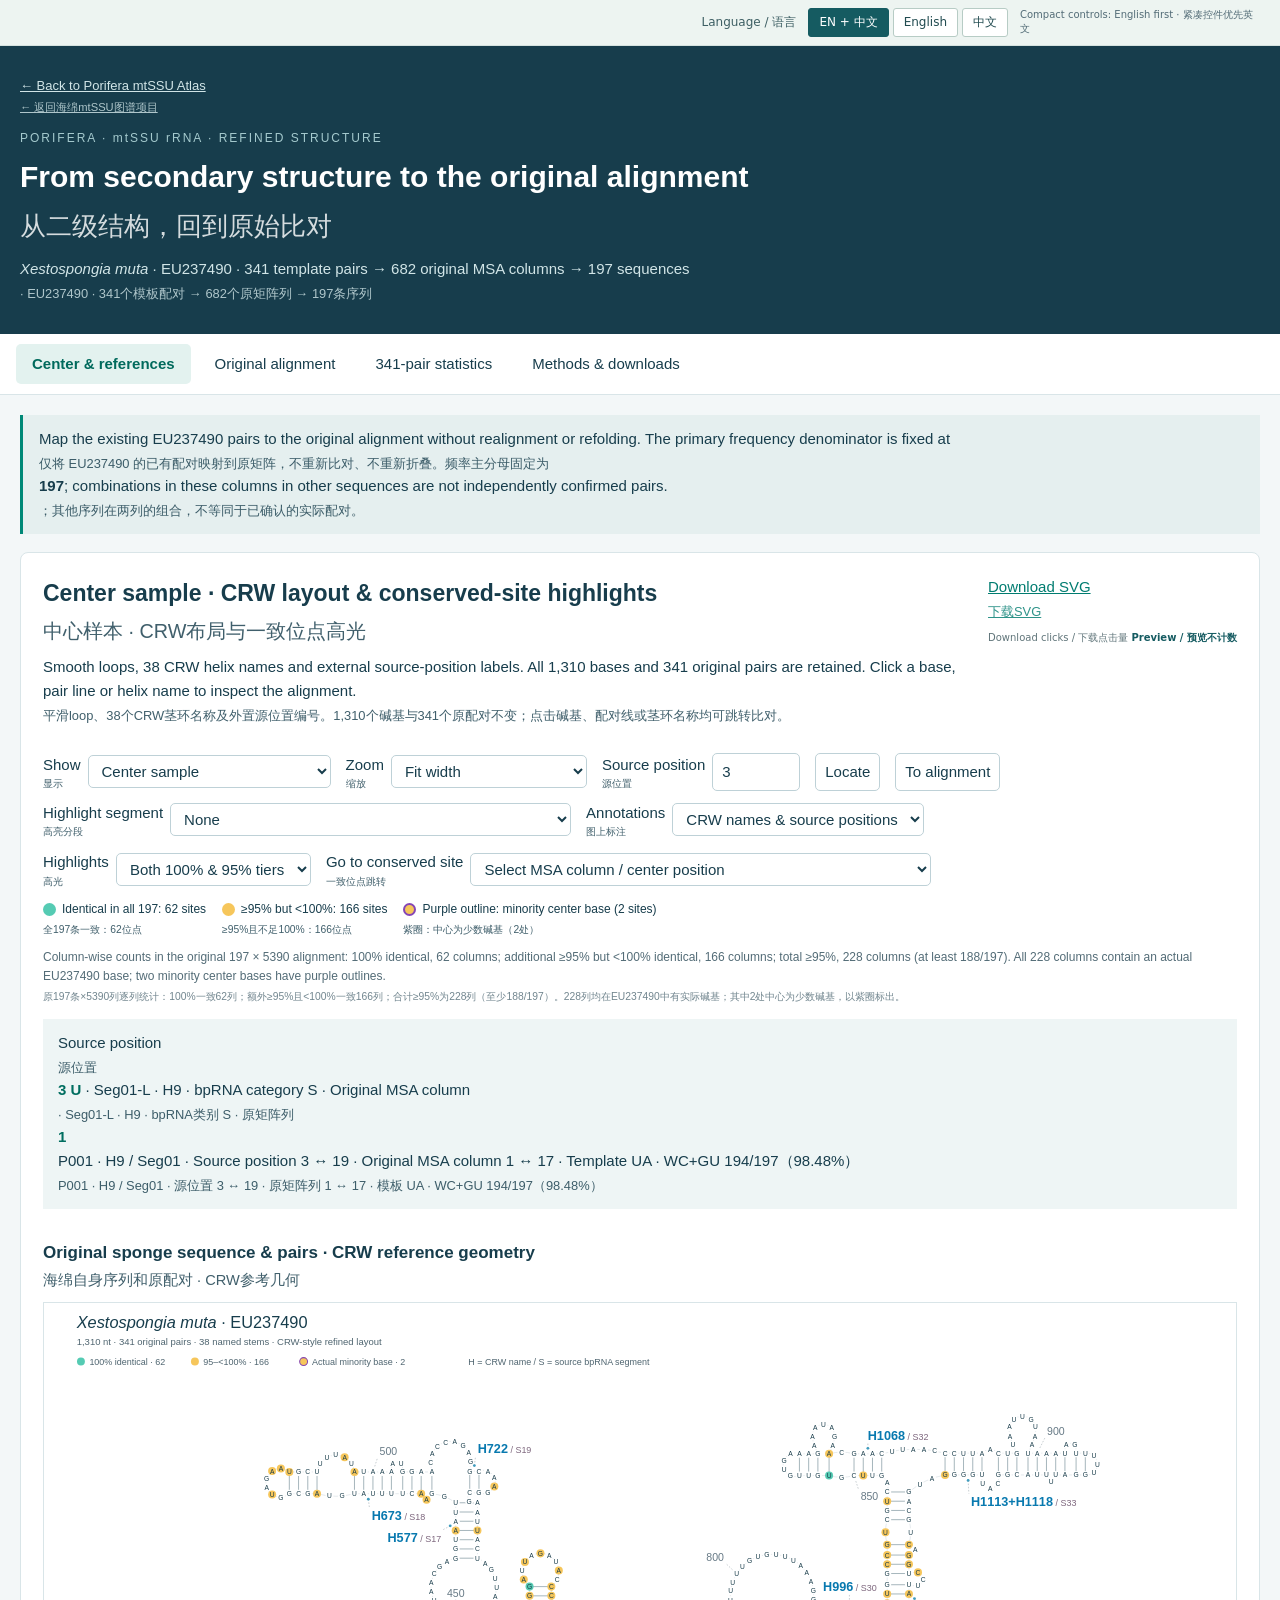
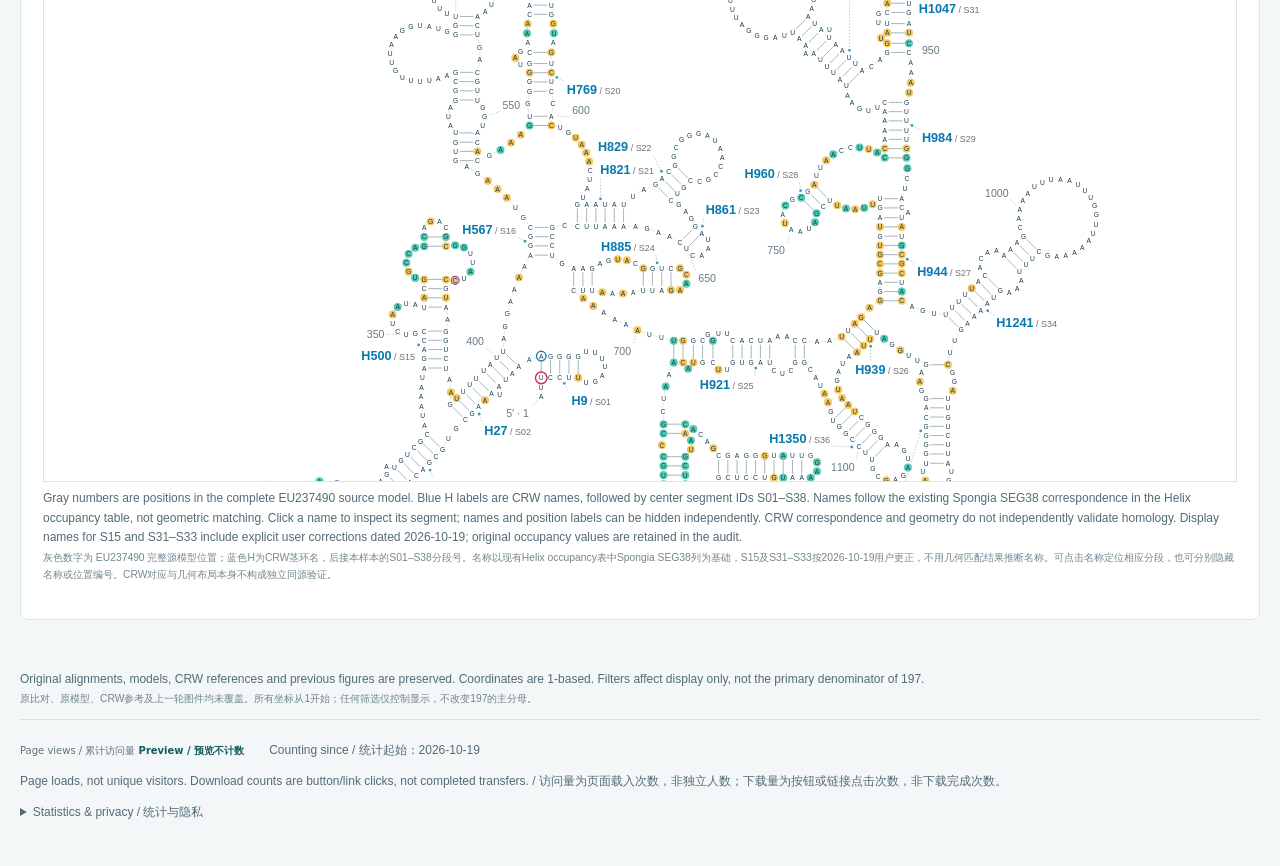
==== commit 59936771: "Bilingual Porifera atlas, public usage counters, two local layout edits and four user-corrected heli" ====
--- a/pair-atlas/index.html
+++ b/pair-atlas/index.html
@@ -1,7 +1,7 @@
 <!doctype html>
-<html lang="zh-CN">
+<html lang="en">
 <head><meta charset="utf-8"><meta name="viewport" content="width=device-width,initial-scale=1">
-<meta name="description" content="海绵EU237490的341个模板配对：CRW二级结构与197条原比对的双向联动、分段轨道和逐配对碱基组合频率。"><title>海绵mtSSU · EU237490的341个模板配对</title><link rel="stylesheet" href="style.css?v=20261019-loops-crw"></head>
+<meta name="description" content="海绵EU237490的341个模板配对：CRW二级结构与197条原比对的双向联动、分段轨道和逐配对碱基组合频率。"><title>海绵mtSSU · EU237490的341个模板配对</title><link rel="stylesheet" href="style.css?v=20261019-bilingual-v2"><link rel="stylesheet" href="bilingual.css?v=20261019-bilingual-v2"></head>
 <body>
 <header><a class="project-back" href="../#pair-atlas">← 返回海绵mtSSU图谱项目</a><div class="eyebrow">PORIFERA · mtSSU rRNA · REFINED STRUCTURE</div>
 <h1>从二级结构，回到原始比对</h1>
@@ -26,7 +26,7 @@
 <div class="figure-grid" id="figureGrid">
 <div id="centrePane"><h3>海绵自身序列和原配对 · CRW参考几何</h3><div id="figureScroll" class="figure-scroll"><div id="figureInner"><svg xmlns="http://www.w3.org/2000/svg" id="centreSvg" width="2259" height="2729" viewBox="0 0 2259 2729" role="img" aria-labelledby="figTitle figDesc">
 <title id="figTitle">Xestospongia muta EU237490 — refined CRW layout and named helices</title>
-<desc id="figDesc">1310 original nucleotides and 341 unchanged pairs. Circular hairpins and smooth arc-length-spaced bulges; helices separated for loop clearance. 38 CRW names from the supplied Spongia SEG38 occupancy correspondence, not inferred from drawing coordinates. Teal 100%: 62 sites. Gold 95 to below 100%: 166 sites. Two actual minority C bases retained with purple outlines. Enlarged source-position numbers and stem labels have separate collision-checked leaders.</desc>
+<desc id="figDesc">1310 original nucleotides and 341 unchanged pairs. Circular hairpins and smooth arc-length-spaced bulges; helices separated for loop clearance. 38 segment labels follow the supplied occupancy correspondence, with user corrections for S15 and S31–S33 on 2026-10-19; labels are not inferred from drawing coordinates. Teal 100%: 62 sites. Gold 95 to below 100%: 166 sites. Two actual minority C bases retained with purple outlines. Enlarged source-position numbers and stem labels have separate collision-checked leaders.</desc>
 <rect width="100%" height="100%" fill="white"/>
 <text x="62" y="47" font-family="Arial" font-size="31" fill="#173d4c"><tspan font-style="italic">Xestospongia muta</tspan><tspan>  ·  EU237490</tspan></text>
 <text x="62" y="80" font-family="Arial" font-size="18" fill="#4f6570">1,310 nt  ·  341 original pairs  ·  38 named stems  ·  CRW-style refined layout</text>
@@ -141,14 +141,14 @@
 <path class="loop-arc" data-loop-start="856" data-curve="circle" d="M 1431.6540,327.0700 A 22.3052,22.3052 0 1 1 1431.6540,285.8200"/>
 <path class="loop-arc" data-loop-start="863" data-curve="rounded_bulge" d="M 1466.6540,285.8200 C 1464.3913,280.4457 1461.6058,275.2252 1459.8660,269.6970 C 1458.1262,264.1688 1455.9418,258.1928 1456.2150,252.6510 C 1456.4882,247.1092 1457.9988,240.2212 1461.5050,236.4460 C 1465.0112,232.6708 1472.0030,230.0000 1477.2520,230.0000 C 1482.5010,230.0000 1489.4928,232.6708 1492.9990,236.4460 C 1496.5052,240.2212 1498.0158,247.1092 1498.2890,252.6510 C 1498.5622,258.1928 1496.3778,264.1688 1494.6380,269.6970 C 1492.8982,275.2252 1490.1127,280.4457 1487.8500,285.8200"/>
 <path class="loop-arc" data-loop-start="871" data-curve="circle" d="M 1487.8500,285.8200 A 89.4825,89.4825 0 0 1 1535.1070,285.8200"/>
-<path class="loop-arc" data-loop-start="876" data-curve="circle" d="M 1587.6070,285.8200 A 268.8530,268.8530 0 0 1 1728.2460,305.2360"/>
-<path class="loop-arc" data-loop-start="886" data-curve="circle" d="M 1728.2460,375.2360 A 21.0913,21.0913 0 0 1 1728.2460,406.3560"/>
-<path class="loop-arc" data-loop-start="890" data-curve="rounded_bulge" d="M 1728.2460,441.3560 C 1733.5367,438.8993 1738.7147,436.1545 1744.1180,433.9860 C 1749.5213,431.8175 1755.0167,429.4802 1760.6660,428.3450 C 1766.3153,427.2098 1772.6437,425.9698 1778.0140,427.1750 C 1783.3843,428.3802 1789.5145,431.4553 1792.8880,435.5760 C 1796.2615,439.6967 1798.2550,446.4580 1798.2550,451.8990 C 1798.2550,457.3400 1796.2615,464.1013 1792.8880,468.2220 C 1789.5145,472.3427 1783.3843,475.4178 1778.0140,476.6230 C 1772.6437,477.8282 1766.3153,476.5882 1760.6660,475.4530 C 1755.0167,474.3178 1749.5213,471.9803 1744.1180,469.8120 C 1738.7147,467.6437 1733.5367,464.8993 1728.2460,462.4430"/>
-<path class="loop-arc" data-loop-start="904" data-curve="rounded_bulge" d="M 1728.2460,532.4090 C 1733.7240,533.2677 1741.9410,531.8888 1744.6800,534.9850 C 1747.4190,538.0812 1747.4190,547.8898 1744.6800,550.9860 C 1741.9410,554.0822 1733.7240,552.7033 1728.2460,553.5620"/>
-<path class="loop-arc" data-loop-start="908" data-curve="circle" d="M 1728.2460,571.0620 A 20.7621,20.7621 0 1 1 1686.9960,571.0620"/>
-<path class="loop-arc" data-loop-start="915" data-curve="rounded_bulge" d="M 1686.9960,514.9090 C 1682.9073,511.9980 1674.7300,509.0870 1674.7300,506.1760 C 1674.7300,503.2650 1682.9073,500.3540 1686.9960,497.4430"/>
-<path class="loop-arc" data-loop-start="922" data-curve="rounded_bulge" d="M 1686.9960,406.3560 C 1681.2983,405.9823 1674.1310,407.8283 1669.9030,405.2350 C 1665.6750,402.6417 1661.6280,395.6090 1661.6280,390.7960 C 1661.6280,385.9830 1665.6750,378.9503 1669.9030,376.3570 C 1674.1310,373.7637 1681.2983,375.6097 1686.9960,375.2360"/>
-<path class="loop-arc" data-loop-start="930" data-curve="circle" d="M 1686.9960,305.2360 A 134.9840,134.9840 0 0 0 1639.2140,358.1400"/>
+<path class="loop-arc" data-loop-start="876" data-curve="circle" d="M 1587.6070,285.8200 A 227.2912,227.2912 0 0 1 1707.6210,284.6110"/>
+<path class="loop-arc" data-loop-start="886" data-curve="circle" d="M 1777.6210,284.6110 A 21.0913,21.0913 0 0 1 1808.7410,284.6110"/>
+<path class="loop-arc" data-loop-start="890" data-curve="rounded_bulge" d="M 1843.7410,284.6110 C 1841.2843,279.3203 1838.5395,274.1423 1836.3710,268.7390 C 1834.2025,263.3357 1831.8652,257.8403 1830.7300,252.1910 C 1829.5948,246.5417 1828.3548,240.2133 1829.5600,234.8430 C 1830.7652,229.4727 1833.8403,223.3425 1837.9610,219.9690 C 1842.0817,216.5955 1848.8430,214.6020 1854.2840,214.6020 C 1859.7250,214.6020 1866.4863,216.5955 1870.6070,219.9690 C 1874.7277,223.3425 1877.8028,229.4727 1879.0080,234.8430 C 1880.2132,240.2133 1878.9732,246.5417 1877.8380,252.1910 C 1876.7028,257.8403 1874.3653,263.3357 1872.1970,268.7390 C 1870.0287,274.1423 1867.2843,279.3203 1864.8280,284.6110"/>
+<path class="loop-arc" data-loop-start="904" data-curve="rounded_bulge" d="M 1934.7940,284.6110 C 1935.6527,279.1330 1934.2738,270.9160 1937.3700,268.1770 C 1940.4662,265.4380 1950.2748,265.4380 1953.3710,268.1770 C 1956.4672,270.9160 1955.0883,279.1330 1955.9470,284.6110"/>
+<path class="loop-arc" data-loop-start="908" data-curve="circle" d="M 1973.4470,284.6110 A 20.7621,20.7621 0 1 1 1973.4470,325.8610"/>
+<path class="loop-arc" data-loop-start="915" data-curve="rounded_bulge" d="M 1917.2940,325.8610 C 1914.3830,329.9497 1911.4720,338.1270 1908.5610,338.1270 C 1905.6500,338.1270 1902.7390,329.9497 1899.8280,325.8610"/>
+<path class="loop-arc" data-loop-start="922" data-curve="rounded_bulge" d="M 1808.7410,325.8610 C 1808.3673,331.5587 1810.2133,338.7260 1807.6200,342.9540 C 1805.0267,347.1820 1797.9940,351.2290 1793.1810,351.2290 C 1788.3680,351.2290 1781.3353,347.1820 1778.7420,342.9540 C 1776.1487,338.7260 1777.9947,331.5587 1777.6210,325.8610"/>
+<path class="loop-arc" data-loop-start="930" data-curve="circle" d="M 1707.6210,325.8610 A 143.2250,143.2250 0 0 0 1639.2140,358.1400"/>
 <path class="loop-arc" data-loop-start="936" data-curve="circle" d="M 1639.2140,410.6400 A 89.6007,89.6007 0 0 1 1639.2140,457.9580"/>
 <path class="loop-arc" data-loop-start="938" data-curve="rounded_bulge" d="M 1639.2140,457.9580 C 1643.1060,461.2467 1650.8900,464.5353 1650.8900,467.8240 C 1650.8900,471.1127 1643.1060,474.4013 1639.2140,477.6900"/>
 <path class="loop-arc" data-loop-start="942" data-curve="rounded_bulge" d="M 1639.2140,512.6900 C 1644.9267,511.9637 1651.8548,508.7413 1656.3520,510.5110 C 1660.8492,512.2807 1666.1970,519.0425 1666.1970,523.3080 C 1666.1970,527.5735 1660.8492,534.3345 1656.3520,536.1040 C 1651.8548,537.8735 1644.9267,534.6513 1639.2140,533.9250"/>
@@ -163,7 +163,7 @@
 <path class="loop-arc" data-loop-start="1038" data-curve="circle" d="M 1713.1800,1254.1640 A 48.4650,48.4650 0 0 1 1713.1800,1318.2360"/>
 <path class="loop-arc" data-loop-start="1049" data-curve="circle" d="M 1713.1800,1440.7360 A 26.9705,26.9705 0 1 1 1671.9300,1440.7360"/>
 <path class="loop-arc" data-loop-start="1063" data-curve="circle" d="M 1671.9300,1318.2360 A 48.4632,48.4632 0 0 1 1671.9300,1254.1640"/>
-<path class="loop-arc" data-loop-start="1067" data-curve="circle" d="M 1671.9300,1254.1640 A 212.2125,212.2125 0 0 0 1577.9100,1193.1740"/>
+<path class="loop-arc" data-loop-start="1067" data-curve="circle" d="M 1671.9300,1254.1640 A 418.7596,418.7596 0 0 1 1577.9100,1193.1740"/>
 <path class="loop-arc" data-loop-start="1076" data-curve="circle" d="M 1540.7870,1230.2970 A 58.4484,58.4484 0 0 0 1524.1510,1330.2000"/>
 <path class="loop-arc" data-loop-start="1089" data-curve="circle" d="M 1598.3970,1404.4460 A 34.8766,34.8766 0 1 1 1569.2290,1433.6140"/>
 <path class="loop-arc" data-loop-start="1105" data-curve="circle" d="M 1494.9830,1359.3680 A 230.7442,230.7442 0 0 0 1441.0960,1250.0800"/>
@@ -532,29 +532,29 @@
 <line x1="1535.107" y1="285.82" x2="1552.607" y2="285.82"/>
 <line x1="1552.607" y1="285.82" x2="1570.107" y2="285.82"/>
 <line x1="1570.107" y1="285.82" x2="1587.607" y2="285.82"/>
-<line x1="1728.246" y1="305.236" x2="1728.246" y2="322.736"/>
-<line x1="1728.246" y1="322.736" x2="1728.246" y2="340.236"/>
-<line x1="1728.246" y1="340.236" x2="1728.246" y2="357.736"/>
-<line x1="1728.246" y1="357.736" x2="1728.246" y2="375.236"/>
-<line x1="1728.246" y1="406.356" x2="1728.246" y2="423.856"/>
-<line x1="1728.246" y1="423.856" x2="1728.246" y2="441.356"/>
-<line x1="1728.246" y1="462.443" x2="1728.246" y2="479.943"/>
-<line x1="1728.246" y1="479.943" x2="1728.246" y2="497.443"/>
-<line x1="1728.246" y1="497.443" x2="1728.246" y2="514.909"/>
-<line x1="1728.246" y1="514.909" x2="1728.246" y2="532.409"/>
-<line x1="1728.246" y1="553.562" x2="1728.246" y2="571.062"/>
-<line x1="1686.996" y1="571.062" x2="1686.996" y2="553.562"/>
-<line x1="1686.996" y1="553.562" x2="1686.996" y2="532.409"/>
-<line x1="1686.996" y1="532.409" x2="1686.996" y2="514.909"/>
-<line x1="1686.996" y1="497.443" x2="1686.996" y2="479.943"/>
-<line x1="1686.996" y1="479.943" x2="1686.996" y2="462.443"/>
-<line x1="1686.996" y1="462.443" x2="1686.996" y2="441.356"/>
-<line x1="1686.996" y1="441.356" x2="1686.996" y2="423.856"/>
-<line x1="1686.996" y1="423.856" x2="1686.996" y2="406.356"/>
-<line x1="1686.996" y1="375.236" x2="1686.996" y2="357.736"/>
-<line x1="1686.996" y1="357.736" x2="1686.996" y2="340.236"/>
-<line x1="1686.996" y1="340.236" x2="1686.996" y2="322.736"/>
-<line x1="1686.996" y1="322.736" x2="1686.996" y2="305.236"/>
+<line x1="1707.621" y1="284.611" x2="1725.121" y2="284.611"/>
+<line x1="1725.121" y1="284.611" x2="1742.621" y2="284.611"/>
+<line x1="1742.621" y1="284.611" x2="1760.121" y2="284.611"/>
+<line x1="1760.121" y1="284.611" x2="1777.621" y2="284.611"/>
+<line x1="1808.741" y1="284.611" x2="1826.241" y2="284.611"/>
+<line x1="1826.241" y1="284.611" x2="1843.741" y2="284.611"/>
+<line x1="1864.828" y1="284.611" x2="1882.328" y2="284.611"/>
+<line x1="1882.328" y1="284.611" x2="1899.828" y2="284.611"/>
+<line x1="1899.828" y1="284.611" x2="1917.294" y2="284.611"/>
+<line x1="1917.294" y1="284.611" x2="1934.794" y2="284.611"/>
+<line x1="1955.947" y1="284.611" x2="1973.447" y2="284.611"/>
+<line x1="1973.447" y1="325.861" x2="1955.947" y2="325.861"/>
+<line x1="1955.947" y1="325.861" x2="1934.794" y2="325.861"/>
+<line x1="1934.794" y1="325.861" x2="1917.294" y2="325.861"/>
+<line x1="1899.828" y1="325.861" x2="1882.328" y2="325.861"/>
+<line x1="1882.328" y1="325.861" x2="1864.828" y2="325.861"/>
+<line x1="1864.828" y1="325.861" x2="1843.741" y2="325.861"/>
+<line x1="1843.741" y1="325.861" x2="1826.241" y2="325.861"/>
+<line x1="1826.241" y1="325.861" x2="1808.741" y2="325.861"/>
+<line x1="1777.621" y1="325.861" x2="1760.121" y2="325.861"/>
+<line x1="1760.121" y1="325.861" x2="1742.621" y2="325.861"/>
+<line x1="1742.621" y1="325.861" x2="1725.121" y2="325.861"/>
+<line x1="1725.121" y1="325.861" x2="1707.621" y2="325.861"/>
 <line x1="1639.214" y1="358.14" x2="1639.214" y2="375.64"/>
 <line x1="1639.214" y1="375.64" x2="1639.214" y2="393.14"/>
 <line x1="1639.214" y1="393.14" x2="1639.214" y2="410.64"/>
@@ -978,21 +978,21 @@
 <line class="pair-line" data-pair="249" x1="1466.654" y1="327.07" x2="1466.654" y2="285.82"><title>P249 · S32 · 853–862</title></line>
 <line class="pair-line" data-pair="250" x1="1449.154" y1="327.07" x2="1449.154" y2="285.82"><title>P250 · S32 · 854–861</title></line>
 <line class="pair-line" data-pair="251" x1="1431.654" y1="327.07" x2="1431.654" y2="285.82"><title>P251 · S32 · 855–860</title></line>
-<line class="pair-line" data-pair="252" x1="1728.246" y1="305.236" x2="1686.996" y2="305.236"><title>P252 · S33 · 881–929</title></line>
-<line class="pair-line" data-pair="253" x1="1728.246" y1="322.736" x2="1686.996" y2="322.736"><title>P253 · S33 · 882–928</title></line>
-<line class="pair-line" data-pair="254" x1="1728.246" y1="340.236" x2="1686.996" y2="340.236"><title>P254 · S33 · 883–927</title></line>
-<line class="pair-line" data-pair="255" x1="1728.246" y1="357.736" x2="1686.996" y2="357.736"><title>P255 · S33 · 884–926</title></line>
-<line class="pair-line" data-pair="256" x1="1728.246" y1="375.236" x2="1686.996" y2="375.236"><title>P256 · S33 · 885–925</title></line>
-<line class="pair-line" data-pair="257" x1="1728.246" y1="406.356" x2="1686.996" y2="406.356"><title>P257 · S33 · 887–921</title></line>
-<line class="pair-line" data-pair="258" x1="1728.246" y1="423.856" x2="1686.996" y2="423.856"><title>P258 · S33 · 888–920</title></line>
-<line class="pair-line" data-pair="259" x1="1728.246" y1="441.356" x2="1686.996" y2="441.356"><title>P259 · S33 · 889–919</title></line>
-<line class="pair-line" data-pair="260" x1="1728.246" y1="462.443" x2="1686.996" y2="462.443"><title>P260 · S33 · 899–918</title></line>
-<line class="pair-line" data-pair="261" x1="1728.246" y1="479.943" x2="1686.996" y2="479.943"><title>P261 · S33 · 900–917</title></line>
-<line class="pair-line" data-pair="262" x1="1728.246" y1="497.443" x2="1686.996" y2="497.443"><title>P262 · S33 · 901–916</title></line>
-<line class="pair-line" data-pair="263" x1="1728.246" y1="514.909" x2="1686.996" y2="514.909"><title>P263 · S33 · 902–914</title></line>
-<line class="pair-line" data-pair="264" x1="1728.246" y1="532.409" x2="1686.996" y2="532.409"><title>P264 · S33 · 903–913</title></line>
-<line class="pair-line" data-pair="265" x1="1728.246" y1="553.562" x2="1686.996" y2="553.562"><title>P265 · S33 · 906–912</title></line>
-<line class="pair-line" data-pair="266" x1="1728.246" y1="571.062" x2="1686.996" y2="571.062"><title>P266 · S33 · 907–911</title></line>
+<line class="pair-line" data-pair="252" x1="1707.621" y1="284.611" x2="1707.621" y2="325.861"><title>P252 · S33 · 881–929</title></line>
+<line class="pair-line" data-pair="253" x1="1725.121" y1="284.611" x2="1725.121" y2="325.861"><title>P253 · S33 · 882–928</title></line>
+<line class="pair-line" data-pair="254" x1="1742.621" y1="284.611" x2="1742.621" y2="325.861"><title>P254 · S33 · 883–927</title></line>
+<line class="pair-line" data-pair="255" x1="1760.121" y1="284.611" x2="1760.121" y2="325.861"><title>P255 · S33 · 884–926</title></line>
+<line class="pair-line" data-pair="256" x1="1777.621" y1="284.611" x2="1777.621" y2="325.861"><title>P256 · S33 · 885–925</title></line>
+<line class="pair-line" data-pair="257" x1="1808.741" y1="284.611" x2="1808.741" y2="325.861"><title>P257 · S33 · 887–921</title></line>
+<line class="pair-line" data-pair="258" x1="1826.241" y1="284.611" x2="1826.241" y2="325.861"><title>P258 · S33 · 888–920</title></line>
+<line class="pair-line" data-pair="259" x1="1843.741" y1="284.611" x2="1843.741" y2="325.861"><title>P259 · S33 · 889–919</title></line>
+<line class="pair-line" data-pair="260" x1="1864.828" y1="284.611" x2="1864.828" y2="325.861"><title>P260 · S33 · 899–918</title></line>
+<line class="pair-line" data-pair="261" x1="1882.328" y1="284.611" x2="1882.328" y2="325.861"><title>P261 · S33 · 900–917</title></line>
+<line class="pair-line" data-pair="262" x1="1899.828" y1="284.611" x2="1899.828" y2="325.861"><title>P262 · S33 · 901–916</title></line>
+<line class="pair-line" data-pair="263" x1="1917.294" y1="284.611" x2="1917.294" y2="325.861"><title>P263 · S33 · 902–914</title></line>
+<line class="pair-line" data-pair="264" x1="1934.794" y1="284.611" x2="1934.794" y2="325.861"><title>P264 · S33 · 903–913</title></line>
+<line class="pair-line" data-pair="265" x1="1955.947" y1="284.611" x2="1955.947" y2="325.861"><title>P265 · S33 · 906–912</title></line>
+<line class="pair-line" data-pair="266" x1="1973.447" y1="284.611" x2="1973.447" y2="325.861"><title>P266 · S33 · 907–911</title></line>
 <line class="pair-line" data-pair="267" x1="1708.792" y1="1158.495" x2="1737.96" y2="1187.663"><title>P267 · S34 · 983–1034</title></line>
 <line class="pair-line" data-pair="268" x1="1721.167" y1="1146.12" x2="1750.335" y2="1175.288"><title>P268 · S34 · 984–1033</title></line>
 <line class="pair-line" data-pair="269" x1="1733.541" y1="1133.746" x2="1762.709" y2="1162.914"><title>P269 · S34 · 985–1032</title></line>
@@ -1944,62 +1944,62 @@
 <g class="nt" data-pos="873" data-col="3264" data-seg="32" data-highlight="" data-variant="false"><title>Source 873 A; MSA 3264; Seg32-R; partner 849; majority A 143/197</title><circle class="conservation-dot" cx="1552.607" cy="285.82" r="7.6" fill="white" data-fill="white" stroke="none" stroke-width="2"/><text x="1552.607" y="285.82" fill="#173b49">A</text></g>
 <g class="nt" data-pos="874" data-col="3265" data-seg="32" data-highlight="" data-variant="false"><title>Source 874 A; MSA 3265; Seg32-R; partner 848; majority A 134/197</title><circle class="conservation-dot" cx="1570.107" cy="285.82" r="7.6" fill="white" data-fill="white" stroke="none" stroke-width="2"/><text x="1570.107" y="285.82" fill="#173b49">A</text></g>
 <g class="nt" data-pos="875" data-col="3266" data-seg="32" data-highlight="" data-variant="false"><title>Source 875 C; MSA 3266; Seg32-R; partner 847; majority C 182/197</title><circle class="conservation-dot" cx="1587.607" cy="285.82" r="7.6" fill="white" data-fill="white" stroke="none" stroke-width="2"/><text x="1587.607" y="285.82" fill="#173b49">C</text></g>
-<g class="nt" data-pos="876" data-col="3267" data-seg="" data-highlight="" data-variant="false"><title>Source 876 U; MSA 3267; loop / linker; partner none; majority U 128/197</title><circle class="conservation-dot" cx="1611.458" cy="283.776" r="7.6" fill="white" data-fill="white" stroke="none" stroke-width="2"/><text x="1611.458" y="283.776" fill="#173b49">U</text></g>
-<g class="nt" data-pos="877" data-col="3268" data-seg="" data-highlight="" data-variant="false"><title>Source 877 U; MSA 3268; loop / linker; partner none; majority U 81/197</title><circle class="conservation-dot" cx="1635.396" cy="283.862" r="7.6" fill="white" data-fill="white" stroke="none" stroke-width="2"/><text x="1635.396" y="283.862" fill="#173b49">U</text></g>
-<g class="nt" data-pos="878" data-col="3269" data-seg="" data-highlight="" data-variant="false"><title>Source 878 A; MSA 3269; loop / linker; partner none; majority A 174/197</title><circle class="conservation-dot" cx="1659.231" cy="286.077" r="7.6" fill="white" data-fill="white" stroke="none" stroke-width="2"/><text x="1659.231" y="286.077" fill="#173b49">A</text></g>
-<g class="nt" data-pos="879" data-col="3274" data-seg="" data-highlight="" data-variant="false"><title>Source 879 A; MSA 3274; loop / linker; partner none; majority A 170/197</title><circle class="conservation-dot" cx="1682.775" cy="290.403" r="7.6" fill="white" data-fill="white" stroke="none" stroke-width="2"/><text x="1682.775" y="290.403" fill="#173b49">A</text></g>
-<g class="nt" data-pos="880" data-col="3279" data-seg="" data-highlight="" data-variant="false"><title>Source 880 C; MSA 3279; loop / linker; partner none; majority C 149/197</title><circle class="conservation-dot" cx="1705.841" cy="296.806" r="7.6" fill="white" data-fill="white" stroke="none" stroke-width="2"/><text x="1705.841" y="296.806" fill="#173b49">C</text></g>
-<g class="nt" data-pos="881" data-col="3280" data-seg="33" data-highlight="" data-variant="false"><title>Source 881 C; MSA 3280; Seg33-L; partner 929; majority C 175/197</title><circle class="conservation-dot" cx="1728.246" cy="305.236" r="7.6" fill="white" data-fill="white" stroke="none" stroke-width="2"/><text x="1728.246" y="305.236" fill="#173b49">C</text></g>
-<g class="nt" data-pos="882" data-col="3281" data-seg="33" data-highlight="" data-variant="false"><title>Source 882 C; MSA 3281; Seg33-L; partner 928; majority C 162/197</title><circle class="conservation-dot" cx="1728.246" cy="322.736" r="7.6" fill="white" data-fill="white" stroke="none" stroke-width="2"/><text x="1728.246" y="322.736" fill="#173b49">C</text></g>
-<g class="nt" data-pos="883" data-col="3282" data-seg="33" data-highlight="" data-variant="false"><title>Source 883 U; MSA 3282; Seg33-L; partner 927; majority U 157/197</title><circle class="conservation-dot" cx="1728.246" cy="340.236" r="7.6" fill="white" data-fill="white" stroke="none" stroke-width="2"/><text x="1728.246" y="340.236" fill="#173b49">U</text></g>
-<g class="nt" data-pos="884" data-col="3283" data-seg="33" data-highlight="" data-variant="false"><title>Source 884 U; MSA 3283; Seg33-L; partner 926; majority U 146/197</title><circle class="conservation-dot" cx="1728.246" cy="357.736" r="7.6" fill="white" data-fill="white" stroke="none" stroke-width="2"/><text x="1728.246" y="357.736" fill="#173b49">U</text></g>
-<g class="nt" data-pos="885" data-col="3284" data-seg="33" data-highlight="" data-variant="false"><title>Source 885 A; MSA 3284; Seg33-L; partner 925; majority A 123/197</title><circle class="conservation-dot" cx="1728.246" cy="375.236" r="7.6" fill="white" data-fill="white" stroke="none" stroke-width="2"/><text x="1728.246" y="375.236" fill="#173b49">A</text></g>
-<g class="nt" data-pos="886" data-col="3285" data-seg="33" data-highlight="" data-variant="false"><title>Source 886 A; MSA 3285; Seg33-L; partner none; majority A 97/197</title><circle class="conservation-dot" cx="1735.099" cy="390.796" r="7.6" fill="white" data-fill="white" stroke="none" stroke-width="2"/><text x="1735.099" y="390.796" fill="#173b49">A</text></g>
-<g class="nt" data-pos="887" data-col="3286" data-seg="33" data-highlight="" data-variant="false"><title>Source 887 C; MSA 3286; Seg33-L; partner 921; majority U 104/197</title><circle class="conservation-dot" cx="1728.246" cy="406.356" r="7.6" fill="white" data-fill="white" stroke="none" stroke-width="2"/><text x="1728.246" y="406.356" fill="#173b49">C</text></g>
-<g class="nt" data-pos="888" data-col="3287" data-seg="33" data-highlight="" data-variant="false"><title>Source 888 U; MSA 3287; Seg33-L; partner 920; majority C 58/197</title><circle class="conservation-dot" cx="1728.246" cy="423.856" r="7.6" fill="white" data-fill="white" stroke="none" stroke-width="2"/><text x="1728.246" y="423.856" fill="#173b49">U</text></g>
-<g class="nt" data-pos="889" data-col="3288" data-seg="33" data-highlight="" data-variant="false"><title>Source 889 G; MSA 3288; Seg33-L; partner 919; majority A 76/197</title><circle class="conservation-dot" cx="1728.246" cy="441.356" r="7.6" fill="white" data-fill="white" stroke="none" stroke-width="2"/><text x="1728.246" y="441.356" fill="#173b49">G</text></g>
-<g class="nt" data-pos="890" data-col="3289" data-seg="33" data-highlight="" data-variant="false"><title>Source 890 U; MSA 3289; Seg33-L; partner none; majority U 97/197</title><circle class="conservation-dot" cx="1744.118" cy="433.986" r="7.6" fill="white" data-fill="white" stroke="none" stroke-width="2"/><text x="1744.118" y="433.986" fill="#173b49">U</text></g>
-<g class="nt" data-pos="891" data-col="3291" data-seg="33" data-highlight="" data-variant="false"><title>Source 891 A; MSA 3291; Seg33-L; partner none; majority A 98/197</title><circle class="conservation-dot" cx="1760.666" cy="428.345" r="7.6" fill="white" data-fill="white" stroke="none" stroke-width="2"/><text x="1760.666" y="428.345" fill="#173b49">A</text></g>
-<g class="nt" data-pos="892" data-col="3292" data-seg="33" data-highlight="" data-variant="false"><title>Source 892 A; MSA 3292; Seg33-L; partner none; majority A 118/197</title><circle class="conservation-dot" cx="1778.014" cy="427.175" r="7.6" fill="white" data-fill="white" stroke="none" stroke-width="2"/><text x="1778.014" y="427.175" fill="#173b49">A</text></g>
-<g class="nt" data-pos="893" data-col="3293" data-seg="33" data-highlight="" data-variant="false"><title>Source 893 U; MSA 3293; Seg33-L; partner none; majority U 120/197</title><circle class="conservation-dot" cx="1792.888" cy="435.576" r="7.6" fill="white" data-fill="white" stroke="none" stroke-width="2"/><text x="1792.888" y="435.576" fill="#173b49">U</text></g>
-<g class="nt" data-pos="894" data-col="3294" data-seg="33" data-highlight="" data-variant="false"><title>Source 894 U; MSA 3294; Seg33-L; partner none; majority U 140/197</title><circle class="conservation-dot" cx="1798.255" cy="451.899" r="7.6" fill="white" data-fill="white" stroke="none" stroke-width="2"/><text x="1798.255" y="451.899" fill="#173b49">U</text></g>
-<g class="nt" data-pos="895" data-col="3295" data-seg="33" data-highlight="" data-variant="false"><title>Source 895 G; MSA 3295; Seg33-L; partner none; majority A 61/197</title><circle class="conservation-dot" cx="1792.888" cy="468.222" r="7.6" fill="white" data-fill="white" stroke="none" stroke-width="2"/><text x="1792.888" y="468.222" fill="#173b49">G</text></g>
-<g class="nt" data-pos="896" data-col="3296" data-seg="33" data-highlight="" data-variant="false"><title>Source 896 U; MSA 3296; Seg33-L; partner none; majority U 88/197</title><circle class="conservation-dot" cx="1778.014" cy="476.623" r="7.6" fill="white" data-fill="white" stroke="none" stroke-width="2"/><text x="1778.014" y="476.623" fill="#173b49">U</text></g>
-<g class="nt" data-pos="897" data-col="3299" data-seg="33" data-highlight="" data-variant="false"><title>Source 897 A; MSA 3299; Seg33-L; partner none; majority U 67/197</title><circle class="conservation-dot" cx="1760.666" cy="475.453" r="7.6" fill="white" data-fill="white" stroke="none" stroke-width="2"/><text x="1760.666" y="475.453" fill="#173b49">A</text></g>
-<g class="nt" data-pos="898" data-col="3319" data-seg="33" data-highlight="" data-variant="false"><title>Source 898 A; MSA 3319; Seg33-L; partner none; majority G 55/197</title><circle class="conservation-dot" cx="1744.118" cy="469.812" r="7.6" fill="white" data-fill="white" stroke="none" stroke-width="2"/><text x="1744.118" y="469.812" fill="#173b49">A</text></g>
-<g class="nt" data-pos="899" data-col="3322" data-seg="33" data-highlight="" data-variant="false"><title>Source 899 U; MSA 3322; Seg33-L; partner 918; majority A 69/197</title><circle class="conservation-dot" cx="1728.246" cy="462.443" r="7.6" fill="white" data-fill="white" stroke="none" stroke-width="2"/><text x="1728.246" y="462.443" fill="#173b49">U</text></g>
-<g class="nt" data-pos="900" data-col="3497" data-seg="33" data-highlight="" data-variant="false"><title>Source 900 A; MSA 3497; Seg33-L; partner 917; majority U 40/197</title><circle class="conservation-dot" cx="1728.246" cy="479.943" r="7.6" fill="white" data-fill="white" stroke="none" stroke-width="2"/><text x="1728.246" y="479.943" fill="#173b49">A</text></g>
-<g class="nt" data-pos="901" data-col="3498" data-seg="33" data-highlight="" data-variant="false"><title>Source 901 A; MSA 3498; Seg33-L; partner 916; majority C 35/197</title><circle class="conservation-dot" cx="1728.246" cy="497.443" r="7.6" fill="white" data-fill="white" stroke="none" stroke-width="2"/><text x="1728.246" y="497.443" fill="#173b49">A</text></g>
-<g class="nt" data-pos="902" data-col="3514" data-seg="33" data-highlight="" data-variant="false"><title>Source 902 A; MSA 3514; Seg33-L; partner 914; majority U 30/197</title><circle class="conservation-dot" cx="1728.246" cy="514.909" r="7.6" fill="white" data-fill="white" stroke="none" stroke-width="2"/><text x="1728.246" y="514.909" fill="#173b49">A</text></g>
-<g class="nt" data-pos="903" data-col="3515" data-seg="33" data-highlight="" data-variant="false"><title>Source 903 U; MSA 3515; Seg33-L; partner 913; majority G 22/197</title><circle class="conservation-dot" cx="1728.246" cy="532.409" r="7.6" fill="white" data-fill="white" stroke="none" stroke-width="2"/><text x="1728.246" y="532.409" fill="#173b49">U</text></g>
-<g class="nt" data-pos="904" data-col="3518" data-seg="33" data-highlight="" data-variant="false"><title>Source 904 A; MSA 3518; Seg33-L; partner none; majority C 29/197</title><circle class="conservation-dot" cx="1744.68" cy="534.985" r="7.6" fill="white" data-fill="white" stroke="none" stroke-width="2"/><text x="1744.68" y="534.985" fill="#173b49">A</text></g>
-<g class="nt" data-pos="905" data-col="3520" data-seg="33" data-highlight="" data-variant="false"><title>Source 905 G; MSA 3520; Seg33-L; partner none; majority G 24/197</title><circle class="conservation-dot" cx="1744.68" cy="550.986" r="7.6" fill="white" data-fill="white" stroke="none" stroke-width="2"/><text x="1744.68" y="550.986" fill="#173b49">G</text></g>
-<g class="nt" data-pos="906" data-col="3521" data-seg="33" data-highlight="" data-variant="false"><title>Source 906 U; MSA 3521; Seg33-L; partner 912; majority C 29/197</title><circle class="conservation-dot" cx="1728.246" cy="553.562" r="7.6" fill="white" data-fill="white" stroke="none" stroke-width="2"/><text x="1728.246" y="553.562" fill="#173b49">U</text></g>
-<g class="nt" data-pos="907" data-col="3900" data-seg="33" data-highlight="" data-variant="false"><title>Source 907 U; MSA 3900; Seg33-L; partner 911; majority G 36/197</title><circle class="conservation-dot" cx="1728.246" cy="571.062" r="7.6" fill="white" data-fill="white" stroke="none" stroke-width="2"/><text x="1728.246" y="571.062" fill="#173b49">U</text></g>
-<g class="nt" data-pos="908" data-col="3939" data-seg="" data-highlight="" data-variant="false"><title>Source 908 U; MSA 3939; loop / linker; partner none; majority G 22/197</title><circle class="conservation-dot" cx="1723.121" cy="587.257" r="7.6" fill="white" data-fill="white" stroke="none" stroke-width="2"/><text x="1723.121" y="587.257" fill="#173b49">U</text></g>
-<g class="nt" data-pos="909" data-col="3941" data-seg="" data-highlight="" data-variant="false"><title>Source 909 U; MSA 3941; loop / linker; partner none; majority G 41/197</title><circle class="conservation-dot" cx="1707.621" cy="594.206" r="7.6" fill="white" data-fill="white" stroke="none" stroke-width="2"/><text x="1707.621" y="594.206" fill="#173b49">U</text></g>
-<g class="nt" data-pos="910" data-col="3942" data-seg="" data-highlight="" data-variant="false"><title>Source 910 U; MSA 3942; loop / linker; partner none; majority G 31/197</title><circle class="conservation-dot" cx="1692.12" cy="587.257" r="7.6" fill="white" data-fill="white" stroke="none" stroke-width="2"/><text x="1692.12" y="587.257" fill="#173b49">U</text></g>
-<g class="nt" data-pos="911" data-col="3943" data-seg="33" data-highlight="" data-variant="false"><title>Source 911 G; MSA 3943; Seg33-R; partner 907; majority U 64/197</title><circle class="conservation-dot" cx="1686.996" cy="571.062" r="7.6" fill="white" data-fill="white" stroke="none" stroke-width="2"/><text x="1686.996" y="571.062" fill="#173b49">G</text></g>
-<g class="nt" data-pos="912" data-col="3945" data-seg="33" data-highlight="" data-variant="false"><title>Source 912 G; MSA 3945; Seg33-R; partner 906; majority U 53/197</title><circle class="conservation-dot" cx="1686.996" cy="553.562" r="7.6" fill="white" data-fill="white" stroke="none" stroke-width="2"/><text x="1686.996" y="553.562" fill="#173b49">G</text></g>
-<g class="nt" data-pos="913" data-col="3947" data-seg="33" data-highlight="" data-variant="false"><title>Source 913 A; MSA 3947; Seg33-R; partner 903; majority A 46/197</title><circle class="conservation-dot" cx="1686.996" cy="532.409" r="7.6" fill="white" data-fill="white" stroke="none" stroke-width="2"/><text x="1686.996" y="532.409" fill="#173b49">A</text></g>
-<g class="nt" data-pos="914" data-col="3949" data-seg="33" data-highlight="" data-variant="false"><title>Source 914 U; MSA 3949; Seg33-R; partner 902; majority A 65/197</title><circle class="conservation-dot" cx="1686.996" cy="514.909" r="7.6" fill="white" data-fill="white" stroke="none" stroke-width="2"/><text x="1686.996" y="514.909" fill="#173b49">U</text></g>
-<g class="nt" data-pos="915" data-col="3950" data-seg="33" data-highlight="" data-variant="false"><title>Source 915 U; MSA 3950; Seg33-R; partner none; majority U 70/197</title><circle class="conservation-dot" cx="1674.73" cy="506.176" r="7.6" fill="white" data-fill="white" stroke="none" stroke-width="2"/><text x="1674.73" y="506.176" fill="#173b49">U</text></g>
-<g class="nt" data-pos="916" data-col="3951" data-seg="33" data-highlight="" data-variant="false"><title>Source 916 U; MSA 3951; Seg33-R; partner 901; majority U 93/197</title><circle class="conservation-dot" cx="1686.996" cy="497.443" r="7.6" fill="white" data-fill="white" stroke="none" stroke-width="2"/><text x="1686.996" y="497.443" fill="#173b49">U</text></g>
-<g class="nt" data-pos="917" data-col="3952" data-seg="33" data-highlight="" data-variant="false"><title>Source 917 U; MSA 3952; Seg33-R; partner 900; majority U 104/197</title><circle class="conservation-dot" cx="1686.996" cy="479.943" r="7.6" fill="white" data-fill="white" stroke="none" stroke-width="2"/><text x="1686.996" y="479.943" fill="#173b49">U</text></g>
-<g class="nt" data-pos="918" data-col="3954" data-seg="33" data-highlight="" data-variant="false"><title>Source 918 A; MSA 3954; Seg33-R; partner 899; majority U 85/197</title><circle class="conservation-dot" cx="1686.996" cy="462.443" r="7.6" fill="white" data-fill="white" stroke="none" stroke-width="2"/><text x="1686.996" y="462.443" fill="#173b49">A</text></g>
-<g class="nt" data-pos="919" data-col="3955" data-seg="33" data-highlight="" data-variant="false"><title>Source 919 C; MSA 3955; Seg33-R; partner 889; majority U 67/197</title><circle class="conservation-dot" cx="1686.996" cy="441.356" r="7.6" fill="white" data-fill="white" stroke="none" stroke-width="2"/><text x="1686.996" y="441.356" fill="#173b49">C</text></g>
-<g class="nt" data-pos="920" data-col="3956" data-seg="33" data-highlight="" data-variant="false"><title>Source 920 G; MSA 3956; Seg33-R; partner 888; majority G 68/197</title><circle class="conservation-dot" cx="1686.996" cy="423.856" r="7.6" fill="white" data-fill="white" stroke="none" stroke-width="2"/><text x="1686.996" y="423.856" fill="#173b49">G</text></g>
-<g class="nt" data-pos="921" data-col="3957" data-seg="33" data-highlight="" data-variant="false"><title>Source 921 G; MSA 3957; Seg33-R; partner 887; majority A 79/197</title><circle class="conservation-dot" cx="1686.996" cy="406.356" r="7.6" fill="white" data-fill="white" stroke="none" stroke-width="2"/><text x="1686.996" y="406.356" fill="#173b49">G</text></g>
-<g class="nt" data-pos="922" data-col="3958" data-seg="33" data-highlight="" data-variant="false"><title>Source 922 C; MSA 3958; Seg33-R; partner none; majority A 88/197</title><circle class="conservation-dot" cx="1669.903" cy="405.235" r="7.6" fill="white" data-fill="white" stroke="none" stroke-width="2"/><text x="1669.903" y="405.235" fill="#173b49">C</text></g>
-<g class="nt" data-pos="923" data-col="3959" data-seg="33" data-highlight="" data-variant="false"><title>Source 923 A; MSA 3959; Seg33-R; partner none; majority A 111/197</title><circle class="conservation-dot" cx="1661.628" cy="390.796" r="7.6" fill="white" data-fill="white" stroke="none" stroke-width="2"/><text x="1661.628" y="390.796" fill="#173b49">A</text></g>
-<g class="nt" data-pos="924" data-col="3960" data-seg="33" data-highlight="" data-variant="false"><title>Source 924 U; MSA 3960; Seg33-R; partner none; majority U 109/197</title><circle class="conservation-dot" cx="1669.903" cy="376.357" r="7.6" fill="white" data-fill="white" stroke="none" stroke-width="2"/><text x="1669.903" y="376.357" fill="#173b49">U</text></g>
-<g class="nt" data-pos="925" data-col="3961" data-seg="33" data-highlight="" data-variant="false"><title>Source 925 U; MSA 3961; Seg33-R; partner 885; majority U 126/197</title><circle class="conservation-dot" cx="1686.996" cy="375.236" r="7.6" fill="white" data-fill="white" stroke="none" stroke-width="2"/><text x="1686.996" y="375.236" fill="#173b49">U</text></g>
-<g class="nt" data-pos="926" data-col="3962" data-seg="33" data-highlight="" data-variant="false"><title>Source 926 G; MSA 3962; Seg33-R; partner 884; majority A 120/197</title><circle class="conservation-dot" cx="1686.996" cy="357.736" r="7.6" fill="white" data-fill="white" stroke="none" stroke-width="2"/><text x="1686.996" y="357.736" fill="#173b49">G</text></g>
-<g class="nt" data-pos="927" data-col="3963" data-seg="33" data-highlight="" data-variant="false"><title>Source 927 G; MSA 3963; Seg33-R; partner 883; majority A 161/197</title><circle class="conservation-dot" cx="1686.996" cy="340.236" r="7.6" fill="white" data-fill="white" stroke="none" stroke-width="2"/><text x="1686.996" y="340.236" fill="#173b49">G</text></g>
-<g class="nt" data-pos="928" data-col="3964" data-seg="33" data-highlight="" data-variant="false"><title>Source 928 G; MSA 3964; Seg33-R; partner 882; majority G 179/197</title><circle class="conservation-dot" cx="1686.996" cy="322.736" r="7.6" fill="white" data-fill="white" stroke="none" stroke-width="2"/><text x="1686.996" y="322.736" fill="#173b49">G</text></g>
-<g class="nt" data-pos="929" data-col="3965" data-seg="33" data-highlight="95_only" data-variant="false"><title>Source 929 G; MSA 3965; Seg33-R; partner 881; majority G 194/197</title><circle class="conservation-dot" cx="1686.996" cy="305.236" r="7.6" fill="#f6c65b" data-fill="#f6c65b" stroke="none" stroke-width="2"/><text x="1686.996" y="305.236" fill="#173b49">G</text></g>
-<g class="nt" data-pos="930" data-col="3973" data-seg="" data-highlight="" data-variant="false"><title>Source 930 A; MSA 3973; loop / linker; partner none; majority A 159/197</title><circle class="conservation-dot" cx="1667.995" cy="319.924" r="7.6" fill="white" data-fill="white" stroke="none" stroke-width="2"/><text x="1667.995" y="319.924" fill="#173b49">A</text></g>
-<g class="nt" data-pos="931" data-col="3974" data-seg="" data-highlight="" data-variant="false"><title>Source 931 U; MSA 3974; loop / linker; partner none; majority U 130/197</title><circle class="conservation-dot" cx="1651.898" cy="337.747" r="7.6" fill="white" data-fill="white" stroke="none" stroke-width="2"/><text x="1651.898" y="337.747" fill="#173b49">U</text></g>
+<g class="nt" data-pos="876" data-col="3267" data-seg="" data-highlight="" data-variant="false"><title>Source 876 U; MSA 3267; loop / linker; partner none; majority U 128/197</title><circle class="conservation-dot" cx="1607.298" cy="281.152" r="7.6" fill="white" data-fill="white" stroke="none" stroke-width="2"/><text x="1607.298" y="281.152" fill="#173b49">U</text></g>
+<g class="nt" data-pos="877" data-col="3268" data-seg="" data-highlight="" data-variant="false"><title>Source 877 U; MSA 3268; loop / linker; partner none; majority U 81/197</title><circle class="conservation-dot" cx="1627.326" cy="278.255" r="7.6" fill="white" data-fill="white" stroke="none" stroke-width="2"/><text x="1627.326" y="278.255" fill="#173b49">U</text></g>
+<g class="nt" data-pos="878" data-col="3269" data-seg="" data-highlight="" data-variant="false"><title>Source 878 A; MSA 3269; loop / linker; partner none; majority A 174/197</title><circle class="conservation-dot" cx="1647.533" cy="277.151" r="7.6" fill="white" data-fill="white" stroke="none" stroke-width="2"/><text x="1647.533" y="277.151" fill="#173b49">A</text></g>
+<g class="nt" data-pos="879" data-col="3274" data-seg="" data-highlight="" data-variant="false"><title>Source 879 A; MSA 3274; loop / linker; partner none; majority A 170/197</title><circle class="conservation-dot" cx="1667.757" cy="277.848" r="7.6" fill="white" data-fill="white" stroke="none" stroke-width="2"/><text x="1667.757" y="277.848" fill="#173b49">A</text></g>
+<g class="nt" data-pos="880" data-col="3279" data-seg="" data-highlight="" data-variant="false"><title>Source 880 C; MSA 3279; loop / linker; partner none; majority C 149/197</title><circle class="conservation-dot" cx="1687.84" cy="280.341" r="7.6" fill="white" data-fill="white" stroke="none" stroke-width="2"/><text x="1687.84" y="280.341" fill="#173b49">C</text></g>
+<g class="nt" data-pos="881" data-col="3280" data-seg="33" data-highlight="" data-variant="false"><title>Source 881 C; MSA 3280; Seg33-L; partner 929; majority C 175/197</title><circle class="conservation-dot" cx="1707.621" cy="284.611" r="7.6" fill="white" data-fill="white" stroke="none" stroke-width="2"/><text x="1707.621" y="284.611" fill="#173b49">C</text></g>
+<g class="nt" data-pos="882" data-col="3281" data-seg="33" data-highlight="" data-variant="false"><title>Source 882 C; MSA 3281; Seg33-L; partner 928; majority C 162/197</title><circle class="conservation-dot" cx="1725.121" cy="284.611" r="7.6" fill="white" data-fill="white" stroke="none" stroke-width="2"/><text x="1725.121" y="284.611" fill="#173b49">C</text></g>
+<g class="nt" data-pos="883" data-col="3282" data-seg="33" data-highlight="" data-variant="false"><title>Source 883 U; MSA 3282; Seg33-L; partner 927; majority U 157/197</title><circle class="conservation-dot" cx="1742.621" cy="284.611" r="7.6" fill="white" data-fill="white" stroke="none" stroke-width="2"/><text x="1742.621" y="284.611" fill="#173b49">U</text></g>
+<g class="nt" data-pos="884" data-col="3283" data-seg="33" data-highlight="" data-variant="false"><title>Source 884 U; MSA 3283; Seg33-L; partner 926; majority U 146/197</title><circle class="conservation-dot" cx="1760.121" cy="284.611" r="7.6" fill="white" data-fill="white" stroke="none" stroke-width="2"/><text x="1760.121" y="284.611" fill="#173b49">U</text></g>
+<g class="nt" data-pos="885" data-col="3284" data-seg="33" data-highlight="" data-variant="false"><title>Source 885 A; MSA 3284; Seg33-L; partner 925; majority A 123/197</title><circle class="conservation-dot" cx="1777.621" cy="284.611" r="7.6" fill="white" data-fill="white" stroke="none" stroke-width="2"/><text x="1777.621" y="284.611" fill="#173b49">A</text></g>
+<g class="nt" data-pos="886" data-col="3285" data-seg="33" data-highlight="" data-variant="false"><title>Source 886 A; MSA 3285; Seg33-L; partner none; majority A 97/197</title><circle class="conservation-dot" cx="1793.181" cy="277.758" r="7.6" fill="white" data-fill="white" stroke="none" stroke-width="2"/><text x="1793.181" y="277.758" fill="#173b49">A</text></g>
+<g class="nt" data-pos="887" data-col="3286" data-seg="33" data-highlight="" data-variant="false"><title>Source 887 C; MSA 3286; Seg33-L; partner 921; majority U 104/197</title><circle class="conservation-dot" cx="1808.741" cy="284.611" r="7.6" fill="white" data-fill="white" stroke="none" stroke-width="2"/><text x="1808.741" y="284.611" fill="#173b49">C</text></g>
+<g class="nt" data-pos="888" data-col="3287" data-seg="33" data-highlight="" data-variant="false"><title>Source 888 U; MSA 3287; Seg33-L; partner 920; majority C 58/197</title><circle class="conservation-dot" cx="1826.241" cy="284.611" r="7.6" fill="white" data-fill="white" stroke="none" stroke-width="2"/><text x="1826.241" y="284.611" fill="#173b49">U</text></g>
+<g class="nt" data-pos="889" data-col="3288" data-seg="33" data-highlight="" data-variant="false"><title>Source 889 G; MSA 3288; Seg33-L; partner 919; majority A 76/197</title><circle class="conservation-dot" cx="1843.741" cy="284.611" r="7.6" fill="white" data-fill="white" stroke="none" stroke-width="2"/><text x="1843.741" y="284.611" fill="#173b49">G</text></g>
+<g class="nt" data-pos="890" data-col="3289" data-seg="33" data-highlight="" data-variant="false"><title>Source 890 U; MSA 3289; Seg33-L; partner none; majority U 97/197</title><circle class="conservation-dot" cx="1836.371" cy="268.739" r="7.6" fill="white" data-fill="white" stroke="none" stroke-width="2"/><text x="1836.371" y="268.739" fill="#173b49">U</text></g>
+<g class="nt" data-pos="891" data-col="3291" data-seg="33" data-highlight="" data-variant="false"><title>Source 891 A; MSA 3291; Seg33-L; partner none; majority A 98/197</title><circle class="conservation-dot" cx="1830.73" cy="252.191" r="7.6" fill="white" data-fill="white" stroke="none" stroke-width="2"/><text x="1830.73" y="252.191" fill="#173b49">A</text></g>
+<g class="nt" data-pos="892" data-col="3292" data-seg="33" data-highlight="" data-variant="false"><title>Source 892 A; MSA 3292; Seg33-L; partner none; majority A 118/197</title><circle class="conservation-dot" cx="1829.56" cy="234.843" r="7.6" fill="white" data-fill="white" stroke="none" stroke-width="2"/><text x="1829.56" y="234.843" fill="#173b49">A</text></g>
+<g class="nt" data-pos="893" data-col="3293" data-seg="33" data-highlight="" data-variant="false"><title>Source 893 U; MSA 3293; Seg33-L; partner none; majority U 120/197</title><circle class="conservation-dot" cx="1837.961" cy="219.969" r="7.6" fill="white" data-fill="white" stroke="none" stroke-width="2"/><text x="1837.961" y="219.969" fill="#173b49">U</text></g>
+<g class="nt" data-pos="894" data-col="3294" data-seg="33" data-highlight="" data-variant="false"><title>Source 894 U; MSA 3294; Seg33-L; partner none; majority U 140/197</title><circle class="conservation-dot" cx="1854.284" cy="214.602" r="7.6" fill="white" data-fill="white" stroke="none" stroke-width="2"/><text x="1854.284" y="214.602" fill="#173b49">U</text></g>
+<g class="nt" data-pos="895" data-col="3295" data-seg="33" data-highlight="" data-variant="false"><title>Source 895 G; MSA 3295; Seg33-L; partner none; majority A 61/197</title><circle class="conservation-dot" cx="1870.607" cy="219.969" r="7.6" fill="white" data-fill="white" stroke="none" stroke-width="2"/><text x="1870.607" y="219.969" fill="#173b49">G</text></g>
+<g class="nt" data-pos="896" data-col="3296" data-seg="33" data-highlight="" data-variant="false"><title>Source 896 U; MSA 3296; Seg33-L; partner none; majority U 88/197</title><circle class="conservation-dot" cx="1879.008" cy="234.843" r="7.6" fill="white" data-fill="white" stroke="none" stroke-width="2"/><text x="1879.008" y="234.843" fill="#173b49">U</text></g>
+<g class="nt" data-pos="897" data-col="3299" data-seg="33" data-highlight="" data-variant="false"><title>Source 897 A; MSA 3299; Seg33-L; partner none; majority U 67/197</title><circle class="conservation-dot" cx="1877.838" cy="252.191" r="7.6" fill="white" data-fill="white" stroke="none" stroke-width="2"/><text x="1877.838" y="252.191" fill="#173b49">A</text></g>
+<g class="nt" data-pos="898" data-col="3319" data-seg="33" data-highlight="" data-variant="false"><title>Source 898 A; MSA 3319; Seg33-L; partner none; majority G 55/197</title><circle class="conservation-dot" cx="1872.197" cy="268.739" r="7.6" fill="white" data-fill="white" stroke="none" stroke-width="2"/><text x="1872.197" y="268.739" fill="#173b49">A</text></g>
+<g class="nt" data-pos="899" data-col="3322" data-seg="33" data-highlight="" data-variant="false"><title>Source 899 U; MSA 3322; Seg33-L; partner 918; majority A 69/197</title><circle class="conservation-dot" cx="1864.828" cy="284.611" r="7.6" fill="white" data-fill="white" stroke="none" stroke-width="2"/><text x="1864.828" y="284.611" fill="#173b49">U</text></g>
+<g class="nt" data-pos="900" data-col="3497" data-seg="33" data-highlight="" data-variant="false"><title>Source 900 A; MSA 3497; Seg33-L; partner 917; majority U 40/197</title><circle class="conservation-dot" cx="1882.328" cy="284.611" r="7.6" fill="white" data-fill="white" stroke="none" stroke-width="2"/><text x="1882.328" y="284.611" fill="#173b49">A</text></g>
+<g class="nt" data-pos="901" data-col="3498" data-seg="33" data-highlight="" data-variant="false"><title>Source 901 A; MSA 3498; Seg33-L; partner 916; majority C 35/197</title><circle class="conservation-dot" cx="1899.828" cy="284.611" r="7.6" fill="white" data-fill="white" stroke="none" stroke-width="2"/><text x="1899.828" y="284.611" fill="#173b49">A</text></g>
+<g class="nt" data-pos="902" data-col="3514" data-seg="33" data-highlight="" data-variant="false"><title>Source 902 A; MSA 3514; Seg33-L; partner 914; majority U 30/197</title><circle class="conservation-dot" cx="1917.294" cy="284.611" r="7.6" fill="white" data-fill="white" stroke="none" stroke-width="2"/><text x="1917.294" y="284.611" fill="#173b49">A</text></g>
+<g class="nt" data-pos="903" data-col="3515" data-seg="33" data-highlight="" data-variant="false"><title>Source 903 U; MSA 3515; Seg33-L; partner 913; majority G 22/197</title><circle class="conservation-dot" cx="1934.794" cy="284.611" r="7.6" fill="white" data-fill="white" stroke="none" stroke-width="2"/><text x="1934.794" y="284.611" fill="#173b49">U</text></g>
+<g class="nt" data-pos="904" data-col="3518" data-seg="33" data-highlight="" data-variant="false"><title>Source 904 A; MSA 3518; Seg33-L; partner none; majority C 29/197</title><circle class="conservation-dot" cx="1937.37" cy="268.177" r="7.6" fill="white" data-fill="white" stroke="none" stroke-width="2"/><text x="1937.37" y="268.177" fill="#173b49">A</text></g>
+<g class="nt" data-pos="905" data-col="3520" data-seg="33" data-highlight="" data-variant="false"><title>Source 905 G; MSA 3520; Seg33-L; partner none; majority G 24/197</title><circle class="conservation-dot" cx="1953.371" cy="268.177" r="7.6" fill="white" data-fill="white" stroke="none" stroke-width="2"/><text x="1953.371" y="268.177" fill="#173b49">G</text></g>
+<g class="nt" data-pos="906" data-col="3521" data-seg="33" data-highlight="" data-variant="false"><title>Source 906 U; MSA 3521; Seg33-L; partner 912; majority C 29/197</title><circle class="conservation-dot" cx="1955.947" cy="284.611" r="7.6" fill="white" data-fill="white" stroke="none" stroke-width="2"/><text x="1955.947" y="284.611" fill="#173b49">U</text></g>
+<g class="nt" data-pos="907" data-col="3900" data-seg="33" data-highlight="" data-variant="false"><title>Source 907 U; MSA 3900; Seg33-L; partner 911; majority G 36/197</title><circle class="conservation-dot" cx="1973.447" cy="284.611" r="7.6" fill="white" data-fill="white" stroke="none" stroke-width="2"/><text x="1973.447" y="284.611" fill="#173b49">U</text></g>
+<g class="nt" data-pos="908" data-col="3939" data-seg="" data-highlight="" data-variant="false"><title>Source 908 U; MSA 3939; loop / linker; partner none; majority G 22/197</title><circle class="conservation-dot" cx="1989.642" cy="289.736" r="7.6" fill="white" data-fill="white" stroke="none" stroke-width="2"/><text x="1989.642" y="289.736" fill="#173b49">U</text></g>
+<g class="nt" data-pos="909" data-col="3941" data-seg="" data-highlight="" data-variant="false"><title>Source 909 U; MSA 3941; loop / linker; partner none; majority G 41/197</title><circle class="conservation-dot" cx="1996.591" cy="305.236" r="7.6" fill="white" data-fill="white" stroke="none" stroke-width="2"/><text x="1996.591" y="305.236" fill="#173b49">U</text></g>
+<g class="nt" data-pos="910" data-col="3942" data-seg="" data-highlight="" data-variant="false"><title>Source 910 U; MSA 3942; loop / linker; partner none; majority G 31/197</title><circle class="conservation-dot" cx="1989.642" cy="320.737" r="7.6" fill="white" data-fill="white" stroke="none" stroke-width="2"/><text x="1989.642" y="320.737" fill="#173b49">U</text></g>
+<g class="nt" data-pos="911" data-col="3943" data-seg="33" data-highlight="" data-variant="false"><title>Source 911 G; MSA 3943; Seg33-R; partner 907; majority U 64/197</title><circle class="conservation-dot" cx="1973.447" cy="325.861" r="7.6" fill="white" data-fill="white" stroke="none" stroke-width="2"/><text x="1973.447" y="325.861" fill="#173b49">G</text></g>
+<g class="nt" data-pos="912" data-col="3945" data-seg="33" data-highlight="" data-variant="false"><title>Source 912 G; MSA 3945; Seg33-R; partner 906; majority U 53/197</title><circle class="conservation-dot" cx="1955.947" cy="325.861" r="7.6" fill="white" data-fill="white" stroke="none" stroke-width="2"/><text x="1955.947" y="325.861" fill="#173b49">G</text></g>
+<g class="nt" data-pos="913" data-col="3947" data-seg="33" data-highlight="" data-variant="false"><title>Source 913 A; MSA 3947; Seg33-R; partner 903; majority A 46/197</title><circle class="conservation-dot" cx="1934.794" cy="325.861" r="7.6" fill="white" data-fill="white" stroke="none" stroke-width="2"/><text x="1934.794" y="325.861" fill="#173b49">A</text></g>
+<g class="nt" data-pos="914" data-col="3949" data-seg="33" data-highlight="" data-variant="false"><title>Source 914 U; MSA 3949; Seg33-R; partner 902; majority A 65/197</title><circle class="conservation-dot" cx="1917.294" cy="325.861" r="7.6" fill="white" data-fill="white" stroke="none" stroke-width="2"/><text x="1917.294" y="325.861" fill="#173b49">U</text></g>
+<g class="nt" data-pos="915" data-col="3950" data-seg="33" data-highlight="" data-variant="false"><title>Source 915 U; MSA 3950; Seg33-R; partner none; majority U 70/197</title><circle class="conservation-dot" cx="1908.561" cy="338.127" r="7.6" fill="white" data-fill="white" stroke="none" stroke-width="2"/><text x="1908.561" y="338.127" fill="#173b49">U</text></g>
+<g class="nt" data-pos="916" data-col="3951" data-seg="33" data-highlight="" data-variant="false"><title>Source 916 U; MSA 3951; Seg33-R; partner 901; majority U 93/197</title><circle class="conservation-dot" cx="1899.828" cy="325.861" r="7.6" fill="white" data-fill="white" stroke="none" stroke-width="2"/><text x="1899.828" y="325.861" fill="#173b49">U</text></g>
+<g class="nt" data-pos="917" data-col="3952" data-seg="33" data-highlight="" data-variant="false"><title>Source 917 U; MSA 3952; Seg33-R; partner 900; majority U 104/197</title><circle class="conservation-dot" cx="1882.328" cy="325.861" r="7.6" fill="white" data-fill="white" stroke="none" stroke-width="2"/><text x="1882.328" y="325.861" fill="#173b49">U</text></g>
+<g class="nt" data-pos="918" data-col="3954" data-seg="33" data-highlight="" data-variant="false"><title>Source 918 A; MSA 3954; Seg33-R; partner 899; majority U 85/197</title><circle class="conservation-dot" cx="1864.828" cy="325.861" r="7.6" fill="white" data-fill="white" stroke="none" stroke-width="2"/><text x="1864.828" y="325.861" fill="#173b49">A</text></g>
+<g class="nt" data-pos="919" data-col="3955" data-seg="33" data-highlight="" data-variant="false"><title>Source 919 C; MSA 3955; Seg33-R; partner 889; majority U 67/197</title><circle class="conservation-dot" cx="1843.741" cy="325.861" r="7.6" fill="white" data-fill="white" stroke="none" stroke-width="2"/><text x="1843.741" y="325.861" fill="#173b49">C</text></g>
+<g class="nt" data-pos="920" data-col="3956" data-seg="33" data-highlight="" data-variant="false"><title>Source 920 G; MSA 3956; Seg33-R; partner 888; majority G 68/197</title><circle class="conservation-dot" cx="1826.241" cy="325.861" r="7.6" fill="white" data-fill="white" stroke="none" stroke-width="2"/><text x="1826.241" y="325.861" fill="#173b49">G</text></g>
+<g class="nt" data-pos="921" data-col="3957" data-seg="33" data-highlight="" data-variant="false"><title>Source 921 G; MSA 3957; Seg33-R; partner 887; majority A 79/197</title><circle class="conservation-dot" cx="1808.741" cy="325.861" r="7.6" fill="white" data-fill="white" stroke="none" stroke-width="2"/><text x="1808.741" y="325.861" fill="#173b49">G</text></g>
+<g class="nt" data-pos="922" data-col="3958" data-seg="33" data-highlight="" data-variant="false"><title>Source 922 C; MSA 3958; Seg33-R; partner none; majority A 88/197</title><circle class="conservation-dot" cx="1807.62" cy="342.954" r="7.6" fill="white" data-fill="white" stroke="none" stroke-width="2"/><text x="1807.62" y="342.954" fill="#173b49">C</text></g>
+<g class="nt" data-pos="923" data-col="3959" data-seg="33" data-highlight="" data-variant="false"><title>Source 923 A; MSA 3959; Seg33-R; partner none; majority A 111/197</title><circle class="conservation-dot" cx="1793.181" cy="351.229" r="7.6" fill="white" data-fill="white" stroke="none" stroke-width="2"/><text x="1793.181" y="351.229" fill="#173b49">A</text></g>
+<g class="nt" data-pos="924" data-col="3960" data-seg="33" data-highlight="" data-variant="false"><title>Source 924 U; MSA 3960; Seg33-R; partner none; majority U 109/197</title><circle class="conservation-dot" cx="1778.742" cy="342.954" r="7.6" fill="white" data-fill="white" stroke="none" stroke-width="2"/><text x="1778.742" y="342.954" fill="#173b49">U</text></g>
+<g class="nt" data-pos="925" data-col="3961" data-seg="33" data-highlight="" data-variant="false"><title>Source 925 U; MSA 3961; Seg33-R; partner 885; majority U 126/197</title><circle class="conservation-dot" cx="1777.621" cy="325.861" r="7.6" fill="white" data-fill="white" stroke="none" stroke-width="2"/><text x="1777.621" y="325.861" fill="#173b49">U</text></g>
+<g class="nt" data-pos="926" data-col="3962" data-seg="33" data-highlight="" data-variant="false"><title>Source 926 G; MSA 3962; Seg33-R; partner 884; majority A 120/197</title><circle class="conservation-dot" cx="1760.121" cy="325.861" r="7.6" fill="white" data-fill="white" stroke="none" stroke-width="2"/><text x="1760.121" y="325.861" fill="#173b49">G</text></g>
+<g class="nt" data-pos="927" data-col="3963" data-seg="33" data-highlight="" data-variant="false"><title>Source 927 G; MSA 3963; Seg33-R; partner 883; majority A 161/197</title><circle class="conservation-dot" cx="1742.621" cy="325.861" r="7.6" fill="white" data-fill="white" stroke="none" stroke-width="2"/><text x="1742.621" y="325.861" fill="#173b49">G</text></g>
+<g class="nt" data-pos="928" data-col="3964" data-seg="33" data-highlight="" data-variant="false"><title>Source 928 G; MSA 3964; Seg33-R; partner 882; majority G 179/197</title><circle class="conservation-dot" cx="1725.121" cy="325.861" r="7.6" fill="white" data-fill="white" stroke="none" stroke-width="2"/><text x="1725.121" y="325.861" fill="#173b49">G</text></g>
+<g class="nt" data-pos="929" data-col="3965" data-seg="33" data-highlight="95_only" data-variant="false"><title>Source 929 G; MSA 3965; Seg33-R; partner 881; majority G 194/197</title><circle class="conservation-dot" cx="1707.621" cy="325.861" r="7.6" fill="#f6c65b" data-fill="#f6c65b" stroke="none" stroke-width="2"/><text x="1707.621" y="325.861" fill="#173b49">G</text></g>
+<g class="nt" data-pos="930" data-col="3973" data-seg="" data-highlight="" data-variant="false"><title>Source 930 A; MSA 3973; loop / linker; partner none; majority A 159/197</title><circle class="conservation-dot" cx="1683.013" cy="332.479" r="7.6" fill="white" data-fill="white" stroke="none" stroke-width="2"/><text x="1683.013" y="332.479" fill="#173b49">A</text></g>
+<g class="nt" data-pos="931" data-col="3974" data-seg="" data-highlight="" data-variant="false"><title>Source 931 U; MSA 3974; loop / linker; partner none; majority U 130/197</title><circle class="conservation-dot" cx="1659.968" cy="343.354" r="7.6" fill="white" data-fill="white" stroke="none" stroke-width="2"/><text x="1659.968" y="343.354" fill="#173b49">U</text></g>
 <g class="nt" data-pos="932" data-col="3975" data-seg="31" data-highlight="" data-variant="false"><title>Source 932 G; MSA 3975; Seg31-R; partner 845; majority G 168/197</title><circle class="conservation-dot" cx="1639.214" cy="358.14" r="7.6" fill="white" data-fill="white" stroke="none" stroke-width="2"/><text x="1639.214" y="358.14" fill="#173b49">G</text></g>
 <g class="nt" data-pos="933" data-col="3976" data-seg="31" data-highlight="" data-variant="false"><title>Source 933 A; MSA 3976; Seg31-R; partner 844; majority A 182/197</title><circle class="conservation-dot" cx="1639.214" cy="375.64" r="7.6" fill="white" data-fill="white" stroke="none" stroke-width="2"/><text x="1639.214" y="375.64" fill="#173b49">A</text></g>
 <g class="nt" data-pos="934" data-col="3977" data-seg="31" data-highlight="" data-variant="false"><title>Source 934 C; MSA 3977; Seg31-R; partner 843; majority C 132/197</title><circle class="conservation-dot" cx="1639.214" cy="393.14" r="7.6" fill="white" data-fill="white" stroke="none" stroke-width="2"/><text x="1639.214" y="393.14" fill="#173b49">C</text></g>
@@ -2135,11 +2135,11 @@
 <g class="nt" data-pos="1064" data-col="4186" data-seg="35" data-highlight="95_only" data-variant="false"><title>Source 1064 A; MSA 4186; Seg35-R; partner none; majority A 188/197</title><circle class="conservation-dot" cx="1659.831" cy="1286.2" r="7.6" fill="#f6c65b" data-fill="#f6c65b" stroke="none" stroke-width="2"/><text x="1659.831" y="1286.2" fill="#173b49">A</text></g>
 <g class="nt" data-pos="1065" data-col="4187" data-seg="35" data-highlight="" data-variant="false"><title>Source 1065 A; MSA 4187; Seg35-R; partner none; majority A 184/197</title><circle class="conservation-dot" cx="1662.957" cy="1269.078" r="7.6" fill="white" data-fill="white" stroke="none" stroke-width="2"/><text x="1662.957" y="1269.078" fill="#173b49">A</text></g>
 <g class="nt" data-pos="1066" data-col="4188" data-seg="35" data-highlight="" data-variant="false"><title>Source 1066 G; MSA 4188; Seg35-R; partner 1037; majority G 179/197</title><circle class="conservation-dot" cx="1671.93" cy="1254.164" r="7.6" fill="white" data-fill="white" stroke="none" stroke-width="2"/><text x="1671.93" y="1254.164" fill="#173b49">G</text></g>
-<g class="nt" data-pos="1067" data-col="4189" data-seg="" data-highlight="" data-variant="false"><title>Source 1067 U; MSA 4189; loop / linker; partner none; majority U 168/197</title><circle class="conservation-dot" cx="1658.739" cy="1240.633" r="7.6" fill="white" data-fill="white" stroke="none" stroke-width="2"/><text x="1658.739" y="1240.633" fill="#173b49">U</text></g>
-<g class="nt" data-pos="1068" data-col="4190" data-seg="" data-highlight="" data-variant="false"><title>Source 1068 U; MSA 4190; loop / linker; partner none; majority U 142/197</title><circle class="conservation-dot" cx="1644.398" cy="1228.33" r="7.6" fill="white" data-fill="white" stroke="none" stroke-width="2"/><text x="1644.398" y="1228.33" fill="#173b49">U</text></g>
-<g class="nt" data-pos="1069" data-col="4191" data-seg="" data-highlight="95_only" data-variant="false"><title>Source 1069 G; MSA 4191; loop / linker; partner none; majority G 196/197</title><circle class="conservation-dot" cx="1629.019" cy="1217.35" r="7.6" fill="#f6c65b" data-fill="#f6c65b" stroke="none" stroke-width="2"/><text x="1629.019" y="1217.35" fill="#173b49">G</text></g>
-<g class="nt" data-pos="1070" data-col="4192" data-seg="" data-highlight="" data-variant="false"><title>Source 1070 G; MSA 4192; loop / linker; partner none; majority G 178/197</title><circle class="conservation-dot" cx="1612.724" cy="1207.783" r="7.6" fill="white" data-fill="white" stroke="none" stroke-width="2"/><text x="1612.724" y="1207.783" fill="#173b49">G</text></g>
-<g class="nt" data-pos="1071" data-col="4193" data-seg="" data-highlight="strict" data-variant="false"><title>Source 1071 A; MSA 4193; loop / linker; partner none; majority A 197/197</title><circle class="conservation-dot" cx="1595.643" cy="1199.702" r="7.6" fill="#55cbb3" data-fill="#55cbb3" stroke="none" stroke-width="2"/><text x="1595.643" y="1199.702" fill="#173b49">A</text></g>
+<g class="nt" data-pos="1067" data-col="4189" data-seg="" data-highlight="" data-variant="false"><title>Source 1067 U; MSA 4189; loop / linker; partner none; majority U 168/197</title><circle class="conservation-dot" cx="1655.174" cy="1245.787" r="7.6" fill="white" data-fill="white" stroke="none" stroke-width="2"/><text x="1655.174" y="1245.787" fill="#173b49">U</text></g>
+<g class="nt" data-pos="1068" data-col="4190" data-seg="" data-highlight="" data-variant="false"><title>Source 1068 U; MSA 4190; loop / linker; partner none; majority U 142/197</title><circle class="conservation-dot" cx="1638.81" cy="1236.669" r="7.6" fill="white" data-fill="white" stroke="none" stroke-width="2"/><text x="1638.81" y="1236.669" fill="#173b49">U</text></g>
+<g class="nt" data-pos="1069" data-col="4191" data-seg="" data-highlight="95_only" data-variant="false"><title>Source 1069 G; MSA 4191; loop / linker; partner none; majority G 196/197</title><circle class="conservation-dot" cx="1622.87" cy="1226.828" r="7.6" fill="#f6c65b" data-fill="#f6c65b" stroke="none" stroke-width="2"/><text x="1622.87" y="1226.828" fill="#173b49">G</text></g>
+<g class="nt" data-pos="1070" data-col="4192" data-seg="" data-highlight="" data-variant="false"><title>Source 1070 G; MSA 4192; loop / linker; partner none; majority G 178/197</title><circle class="conservation-dot" cx="1607.387" cy="1216.285" r="7.6" fill="white" data-fill="white" stroke="none" stroke-width="2"/><text x="1607.387" y="1216.285" fill="#173b49">G</text></g>
+<g class="nt" data-pos="1071" data-col="4193" data-seg="" data-highlight="strict" data-variant="false"><title>Source 1071 A; MSA 4193; loop / linker; partner none; majority A 197/197</title><circle class="conservation-dot" cx="1592.39" cy="1205.059" r="7.6" fill="#55cbb3" data-fill="#55cbb3" stroke="none" stroke-width="2"/><text x="1592.39" y="1205.059" fill="#173b49">A</text></g>
 <g class="nt" data-pos="1072" data-col="4194" data-seg="26" data-highlight="" data-variant="false"><title>Source 1072 U; MSA 4194; Seg26-R; partner 725; majority U 185/197</title><circle class="conservation-dot" cx="1577.91" cy="1193.174" r="7.6" fill="white" data-fill="white" stroke="none" stroke-width="2"/><text x="1577.91" y="1193.174" fill="#173b49">U</text></g>
 <g class="nt" data-pos="1073" data-col="4195" data-seg="26" data-highlight="95_only" data-variant="false"><title>Source 1073 U; MSA 4195; Seg26-R; partner 724; majority U 194/197</title><circle class="conservation-dot" cx="1565.536" cy="1205.548" r="7.6" fill="#f6c65b" data-fill="#f6c65b" stroke="none" stroke-width="2"/><text x="1565.536" y="1205.548" fill="#173b49">U</text></g>
 <g class="nt" data-pos="1074" data-col="4196" data-seg="26" data-highlight="95_only" data-variant="false"><title>Source 1074 U; MSA 4196; Seg26-R; partner 723; majority U 196/197</title><circle class="conservation-dot" cx="1553.162" cy="1217.922" r="7.6" fill="#f6c65b" data-fill="#f6c65b" stroke="none" stroke-width="2"/><text x="1553.162" y="1217.922" fill="#173b49">U</text></g>
@@ -2465,11 +2465,11 @@
 <title>H367 / Seg14; name from occupancy table, not geometric matching. Click to inspect source segment in alignment.</title>
 <text x="356.407" y="1573.627" font-size="24" font-weight="700" fill="#0879af" stroke="white" stroke-width="4" paint-order="stroke"><tspan>H367</tspan><tspan font-size="17" font-weight="400" fill="#7d667d"> / S14</tspan></text>
 </g>
-<g class="helix-annotation" data-segment-jump="15" role="link" tabindex="0" aria-label="H441, Seg15; jump to alignment">
-<path d="M 710.137,1216.545 L 695.236,1224.545" stroke="#a4afb5" stroke-width="1.15" stroke-dasharray="3 3" fill="none" pointer-events="none"/>
+<g class="helix-annotation" data-segment-jump="15" role="link" tabindex="0" aria-label="H500, Seg15; jump to alignment">
+<path d="M 710.137,1216.545 L 705.469,1222.046" stroke="#a4afb5" stroke-width="1.15" stroke-dasharray="3 3" fill="none" pointer-events="none"/>
 <circle cx="710.137" cy="1216.545" r="2.7" fill="#409cbe" pointer-events="none"/>
-<title>H441 / Seg15; name from occupancy table, not geometric matching. Click to inspect source segment in alignment.</title>
-<text x="591.236" y="1247.545" font-size="24" font-weight="700" fill="#0879af" stroke="white" stroke-width="4" paint-order="stroke"><tspan>H441</tspan><tspan font-size="17" font-weight="400" fill="#7d667d"> / S15</tspan></text>
+<title>H500 / Seg15; user-corrected label, 2026-10-19. Click to inspect the original segment.</title>
+<text x="601.469" y="1245.046" font-size="24" font-weight="700" fill="#0879af" stroke="white" stroke-width="4" paint-order="stroke"><tspan>H500</tspan><tspan font-size="17" font-weight="400" fill="#7d667d"> / S15</tspan></text>
 </g>
 <g class="helix-annotation" data-segment-jump="16" role="link" tabindex="0" aria-label="H567, Seg16; jump to alignment">
 <path d="M 911.667,1020.107 L 896.766,1012.107" stroke="#a4afb5" stroke-width="1.15" stroke-dasharray="3 3" fill="none" pointer-events="none"/>
@@ -2561,23 +2561,23 @@
 <title>H996 / Seg30; name from occupancy table, not geometric matching. Click to inspect source segment in alignment.</title>
 <text x="1476.367" y="546.713" font-size="24" font-weight="700" fill="#0879af" stroke="white" stroke-width="4" paint-order="stroke"><tspan>H996</tspan><tspan font-size="17" font-weight="400" fill="#7d667d"> / S30</tspan></text>
 </g>
-<g class="helix-annotation" data-segment-jump="31" role="link" tabindex="0" aria-label="H1068, Seg31; jump to alignment">
-<path d="M 1649.589,560.175 L 1680.108,609.315" stroke="#a4afb5" stroke-width="1.15" stroke-dasharray="3 3" fill="none" pointer-events="none"/>
+<g class="helix-annotation" data-segment-jump="31" role="link" tabindex="0" aria-label="H1047, Seg31; jump to alignment">
+<path d="M 1649.589,560.175 L 1653.798,563.675" stroke="#a4afb5" stroke-width="1.15" stroke-dasharray="3 3" fill="none" pointer-events="none"/>
 <circle cx="1649.589" cy="560.175" r="2.7" fill="#409cbe" pointer-events="none"/>
-<title>H1068 / Seg31; name from occupancy table, not geometric matching. Click to inspect source segment in alignment.</title>
-<text x="1684.108" y="632.315" font-size="24" font-weight="700" fill="#0879af" stroke="white" stroke-width="4" paint-order="stroke"><tspan>H1068</tspan><tspan font-size="17" font-weight="400" fill="#7d667d"> / S31</tspan></text>
-</g>
-<g class="helix-annotation" data-segment-jump="32" role="link" tabindex="0" aria-label="H1113, Seg32; jump to alignment">
-<path d="M 1561.357,275.445 L 1561.357,258.125" stroke="#a4afb5" stroke-width="1.15" stroke-dasharray="3 3" fill="none" pointer-events="none"/>
+<title>H1047 / Seg31; user-corrected label, 2026-10-19. Click to inspect the original segment.</title>
+<text x="1657.798" y="586.675" font-size="24" font-weight="700" fill="#0879af" stroke="white" stroke-width="4" paint-order="stroke"><tspan>H1047</tspan><tspan font-size="17" font-weight="400" fill="#7d667d"> / S31</tspan></text>
+</g>
+<g class="helix-annotation" data-segment-jump="32" role="link" tabindex="0" aria-label="H1068, Seg32; jump to alignment">
+<path d="M 1561.357,275.445 L 1561.357,266.209" stroke="#a4afb5" stroke-width="1.15" stroke-dasharray="3 3" fill="none" pointer-events="none"/>
 <circle cx="1561.357" cy="275.445" r="2.7" fill="#409cbe" pointer-events="none"/>
-<title>H1113 / Seg32; name from occupancy table, not geometric matching. Click to inspect source segment in alignment.</title>
-<text x="1564.065" y="252.125" font-size="24" font-weight="700" fill="#0879af" stroke="white" stroke-width="4" paint-order="stroke"><tspan>H1113</tspan><tspan font-size="17" font-weight="400" fill="#7d667d"> / S32</tspan></text>
-</g>
-<g class="helix-annotation" data-segment-jump="33" role="link" tabindex="0" aria-label="H1118, Seg33; jump to alignment">
-<path d="M 1738.621,348.986 L 1750.632,356.986" stroke="#a4afb5" stroke-width="1.15" stroke-dasharray="3 3" fill="none" pointer-events="none"/>
-<circle cx="1738.621" cy="348.986" r="2.7" fill="#409cbe" pointer-events="none"/>
-<title>H1118 / Seg33; name from occupancy table, not geometric matching. Click to inspect source segment in alignment.</title>
-<text x="1754.632" y="379.986" font-size="24" font-weight="700" fill="#0879af" stroke="white" stroke-width="4" paint-order="stroke"><tspan>H1118</tspan><tspan font-size="17" font-weight="400" fill="#7d667d"> / S33</tspan></text>
+<title>H1068 / Seg32; user-corrected label, 2026-10-19. Click to inspect the original segment.</title>
+<text x="1561.034" y="260.209" font-size="24" font-weight="700" fill="#0879af" stroke="white" stroke-width="4" paint-order="stroke"><tspan>H1068</tspan><tspan font-size="17" font-weight="400" fill="#7d667d"> / S32</tspan></text>
+</g>
+<g class="helix-annotation" data-segment-jump="33" role="link" tabindex="0" aria-label="H1113+H1118, Seg33; jump to alignment">
+<path d="M 1751.371,336.236 L 1752.744,361.305" stroke="#a4afb5" stroke-width="1.15" stroke-dasharray="3 3" fill="none" pointer-events="none"/>
+<circle cx="1751.371" cy="336.236" r="2.7" fill="#409cbe" pointer-events="none"/>
+<title>H1113+H1118 / Seg33; user-corrected label, 2026-10-19. Click to inspect the original segment.</title>
+<text x="1756.744" y="384.305" font-size="24" font-weight="700" fill="#0879af" stroke="white" stroke-width="4" paint-order="stroke"><tspan>H1113+H1118</tspan><tspan font-size="17" font-weight="400" fill="#7d667d"> / S33</tspan></text>
 </g>
 <g class="helix-annotation" data-segment-jump="34" role="link" tabindex="0" aria-label="H1241, Seg34; jump to alignment">
 <path d="M 1788.607,1151.689 L 1800.611,1159.689" stroke="#a4afb5" stroke-width="1.15" stroke-dasharray="3 3" fill="none" pointer-events="none"/>
@@ -2684,8 +2684,8 @@
 <text x="1547.667" y="373.541" font-size="20" fill="#667985" stroke="white" stroke-width="4" paint-order="stroke">850</text>
 </g>
 <g class="number-annotation" data-position-label="900">
-<path d="M 1738.676,483.439 L 1758.079,489.943" stroke="#a4afb5" stroke-width="1.15" stroke-dasharray="3 3" fill="none" pointer-events="none"/>
-<text x="1762.079" y="509.943" font-size="20" fill="#667985" stroke="white" stroke-width="4" paint-order="stroke">900</text>
+<path d="M 1887.256,274.776 L 1896.896,255.538" stroke="#a4afb5" stroke-width="1.15" stroke-dasharray="3 3" fill="none" pointer-events="none"/>
+<text x="1900.896" y="250.538" font-size="20" fill="#667985" stroke="white" stroke-width="4" paint-order="stroke">900</text>
 </g>
 <g class="number-annotation" data-position-label="950">
 <path d="M 1647.237,632.664 L 1659.811,644.459" stroke="#a4afb5" stroke-width="1.15" stroke-dasharray="3 3" fill="none" pointer-events="none"/>
@@ -2728,7 +2728,7 @@
 <div id="referencePane" hidden><h3 id="referenceTitle">大肠杆菌 CRW 原图（未修改）</h3><div class="reference-scroll"><img id="referenceImage" src="CRW_ecoli_original.png" alt="完整保留的大肠杆菌CRW原图"></div><p class="small"><a href="CRW_ecoli_original.pdf" target="_blank">原PDF</a> · <a href="CRW_ecoli_original.png" download>原图PNG</a> · 仅作布局参照，不将参考配对替换进海绵。</p></div>
 <div id="oldReferencePane" hidden><h3>大肠杆菌高光（静态图）（未修改）</h3><div class="reference-scroll"><img src="ecoli_highlights_static.png" alt="上一轮大肠杆菌高光，完整保留为静态图片"></div><p><a href="ecoli_highlights_static.png" target="_blank">查看 / 下载高光图片</a> · 本部分仅保留图片，不再提供大肠杆菌投影坐标、候选统计或交互高光。</p></div>
 </div>
-<p class="small">灰色数字为 EU237490 完整源模型位置；蓝色H为CRW茎环名，后接本样本的S01–S38分段号。名称沿用现有Helix occupancy表中Spongia SEG38列的对应关系，不用几何匹配结果推断名称。可点击名称定位相应分段，也可分别隐藏名称或位置编号。CRW对应与几何布局本身不构成独立同源验证。</p>
+<p class="small">灰色数字为 EU237490 完整源模型位置；蓝色H为CRW茎环名，后接本样本的S01–S38分段号。名称以现有Helix occupancy表中Spongia SEG38列为基础，S15及S31–S33按2026-10-19用户更正，不用几何匹配结果推断名称。可点击名称定位相应分段，也可分别隐藏名称或位置编号。CRW对应与几何布局本身不构成独立同源验证。</p>
 </section>
 <section id="alignment" class="tab" hidden>
 <h2>原矩阵 · 两端同步比对窗口</h2>
@@ -2770,7 +2770,7 @@
 <li>按5′端到3′端的源左位置排序为P001–P341。将每对两个端点映射到两个原矩阵列，在每条序列读取有序组合（左列→右列）。保留所有观察到的明确碱基、IUPAC模糊符号与gap组合。</li>
 <li>主频率=该组合条数/197；附带“仅两端均为ACGU”的条件频率，明确列出实际分母。单gap、双gap先分类，再将无gap的模糊组合单列；所有互斥类别合计197。</li>
 <li>38个Seg及其76个臂从中心bpRNA文件原样读取，并核对每段配对数、源序列及区间。针对EU237490重新转移CRW几何布局，未重新折叠或更改341条边。</li>
-<li>在原CRW主干方向上统一同一Seg内部的茎轴，使用圆弧发夹及平滑、均匀弧长取样的鼓包环；允许相邻helix整体平移以腾出loop空间，不逐个扰动环上的碱基。放大源位置编号并用引线移出结构；38个CRW名称逐项取自现有Helix occupancy表的Spongia SEG38列，映射表同时列出单元格来源。只调整绘图坐标，不修改分段、配对或原比对。</li>
+<li>在原CRW主干方向上统一同一Seg内部的茎轴，使用圆弧发夹及平滑、均匀弧长取样的鼓包环；允许相邻helix整体平移以腾出loop空间，不逐个扰动环上的碱基。放大源位置编号并用引线移出结构；38个CRW名称以现有Helix occupancy表的Spongia SEG38列为基础，S15及S31–S33按2026-10-19用户更正，映射表同时列出单元格来源。只调整绘图坐标，不修改分段、配对或原比对。</li>
 <li>按原矩阵逐列统计相同明确碱基（T统一为U）。100%需197/197相同；95%需至少188/197，缺口与模糊碱基不算相同。图中青绿为100%，金黄为188–196/197，两个色层互斥，合并即全部228个≥95%位点。原列1678、1792中EU237490均为C而多数为A，保持实际C并加紫圈，不用多数碱基替换。</li>
 </ol>
 <div id="globalSummary" class="detail"></div>
@@ -2785,7 +2785,7 @@
 <a href="07_conservation_sites_100_95.tsv" download>07 · 100%与95%高光位点及中心实际状态</a>
 <a href="08_all_5390_column_conservation.tsv" download>08 · 全部5,390列的一致性统计</a>
 <a href="09_CRW_helix_names_from_occupancy.tsv" download>09 · 38个CRW茎环名及原对应表单元格</a>
-<a href="10_layout_quality.json" target="_blank">10 · loop几何与标注避让核验</a>
+<a href="12_user_corrected_helix_labels.tsv" download>12 · 用户更正的S15与S31–S33名称</a><a href="11_local_layout_change_audit.json" download>11 · 两处局部布局修改审计</a><a href="10_layout_quality.json" target="_blank">10 · loop几何与标注避让核验</a>
 <a href="original_197x5390.fasta" download>原矩阵FASTA（字节不变）</a>
 <a href="original_projected_structures.str" download>逐条原模型回填STR</a>
 <a href="center_full_source.dbn" download>中心完整源模型DBN</a>
@@ -2801,5 +2801,5 @@
 <h3>局限</h3><p>本展示以现有中心模型的配对与既有比对为坐标假设。只描述对应两列的碱基状态；未检验所有序列是否保持同一配对伙伴，也未进行统计协变或实验验证。不将非典型组合或gap直接解释为结构缺失或进化丢失。CRW模板对应仅用于几何布局，不代表全部螺旋的同源性已确认。</p>
 </section>
 </main><footer>原比对、原模型、CRW参考及上一轮图件均未覆盖。所有坐标从1开始；任何筛选仅控制显示，不改变197的主分母。</footer>
-<script src="data.js?v=20261019-loops-crw"></script><script src="app.js?v=20261019-loops-crw"></script>
-</body></html>
+<script src="data.js?v=20261019-bilingual-v2"></script><script src="app.js?v=20261019-bilingual-v2"></script>
+<script src="bilingual.js?v=20261019-bilingual-v2"></script><script src="statistics.js?v=20261019-stats-v1"></script></body></html>
--- a/pair-atlas/bilingual.css
+++ b/pair-atlas/bilingual.css
@@ -0,0 +1,53 @@
+/* Bilingual explanatory copy; English-first compact controls. No SVG overrides. */
+.language-settings{display:flex;justify-content:flex-end;align-items:center;gap:12px;padding:8px max(16px,calc((100% - 1240px)/2));background:#edf4f1;color:#3e5f64;border-bottom:1px solid #d6e2df;font:12px/1.4 system-ui,"Microsoft YaHei",sans-serif}
+.language-settings>div{display:flex;gap:4px;flex-shrink:0}
+.language-settings button{border:1px solid #b7ccc5;border-radius:3px;background:white;padding:5px 10px;cursor:pointer;font:inherit;color:#214b50;white-space:nowrap}
+.language-settings button[aria-pressed=true]{background:#155b61;color:white;border-color:#155b61}
+.language-settings>small{font-size:10px;max-width:240px}
+.i18n-pair{font-style:inherit;letter-spacing:normal;overflow-wrap:anywhere}
+.i18n-pair>.i18n-en{display:inline}
+.i18n-pair>.i18n-zh{display:block;font-size:.86em;line-height:1.65;font-weight:400;opacity:.82;margin-top:.16em;letter-spacing:normal}
+[data-language=en] .i18n-pair>.i18n-zh{display:none}
+[data-language=zh] .i18n-pair>.i18n-en{display:none}
+[data-language=zh] .i18n-pair>.i18n-zh{font-size:inherit;opacity:1;line-height:inherit;margin-top:0;font-weight:inherit}
+nav{flex-wrap:wrap}
+.header-inner{gap:20px}
+.site-header nav{gap:16px}
+.hero h1{font-size:42px}
+.hero h1 .i18n-pair>.i18n-zh{font-size:.55em;line-height:1.5}
+.hero-copy{min-width:0}
+.section-heading>*{min-width:0}
+.section-heading h2{font-size:25px}
+.hero-actions .button{gap:15px}
+.stat-strip>div{min-width:0}
+.stat-strip small{line-height:1.5}
+.table-topline,.pagination{flex-wrap:wrap}
+.type-bar{grid-template-columns:52px minmax(0,1fr) 80px}
+.toolbar>label{max-width:100%;min-width:0}
+.toolbar select{max-width:100%;min-width:0}
+.toolbar button{max-width:100%;white-space:normal}
+.toolbar label>.i18n-pair{flex-shrink:0}
+.toolbar .i18n-zh{font-size:10px;line-height:1.2}
+.toolbar input[type=search]{max-width:100%;min-width:0}
+.msa-table th .i18n-pair,.msa-table td .i18n-pair{white-space:nowrap}
+.legend{flex-wrap:wrap}
+.download-grid>a,.download-card{min-width:0;overflow-wrap:anywhere}
+.modal-toolbar h2{min-width:0;overflow-wrap:anywhere}
+.pair-atlas-entry-layout>div{min-width:0}
+@media(max-width:1100px){.header-inner{flex-wrap:wrap;padding-block:14px;gap:10px}.site-header nav{width:100%;justify-content:space-between;gap:8px}.hero{gap:30px}.hero h1{font-size:36px}}
+@media(max-width:650px){.language-settings{justify-content:flex-start;flex-wrap:wrap;gap:7px;padding:8px 16px}.language-settings>small{max-width:none;width:100%}.language-settings>span{font-size:11px}.hero h1{font-size:30px}.section-heading h2{font-size:23px}.site-header nav{font-size:11px;gap:4px 9px}.site-header nav a{padding-block:5px}.site-header nav .lab-link{padding:4px 8px}.stat-strip>div{padding-left:12px;column-gap:8px}.stat-strip strong{font-size:30px}.stat-strip span{font-size:11px}.stat-strip small{font-size:10px}.gallery-tabs{grid-template-columns:1fr}.type-bar{grid-template-columns:48px minmax(0,1fr) 72px;gap:7px}.modal-toolbar{gap:8px;flex-wrap:wrap}.modal-toolbar h2{font-size:15px}.modal-toolbar .zoom-controls{gap:5px}.hero-figure figcaption{flex-wrap:wrap}.preview-strip>.wrap{flex-wrap:wrap;gap:4px}}
+
+.site-usage{width:100%;display:flex;flex-wrap:wrap;gap:10px 25px;border-top:1px solid #d6e2df;padding-top:15px;margin-top:12px;align-items:baseline}
+.site-usage>small,.site-usage>details{width:100%;max-width:100%;line-height:1.8}
+.site-usage details p{max-width:950px;margin-block:8px}
+.site-usage details button{padding:5px 10px;background:transparent;border:1px solid #b7ccc5;border-radius:3px;font-size:11px;color:inherit}
+.usage-counter{font:10px/1.6 system-ui,"Microsoft YaHei",sans-serif;color:#60757a;display:block;margin-top:8px;white-space:normal}
+.usage-counter strong{font-weight:600;color:#155b61;font-variant-numeric:tabular-nums}
+.usage-counter [data-counter-state=unavailable]{color:#8b6b36;font-weight:400}
+footer,.footer{flex-wrap:wrap}
+.download-grid>a+.usage-counter{margin-top:-10px}
+.download-grid a:has(+.usage-counter){margin-bottom:0}
+.download-link-with-count{display:inline-flex;flex-direction:column;min-width:145px;align-items:flex-start;max-width:100%}
+.download-link-with-count>a{white-space:nowrap}
+.section-head{flex-wrap:wrap}
+.section-head>div:first-child{flex:1;min-width:min(100%,400px)}
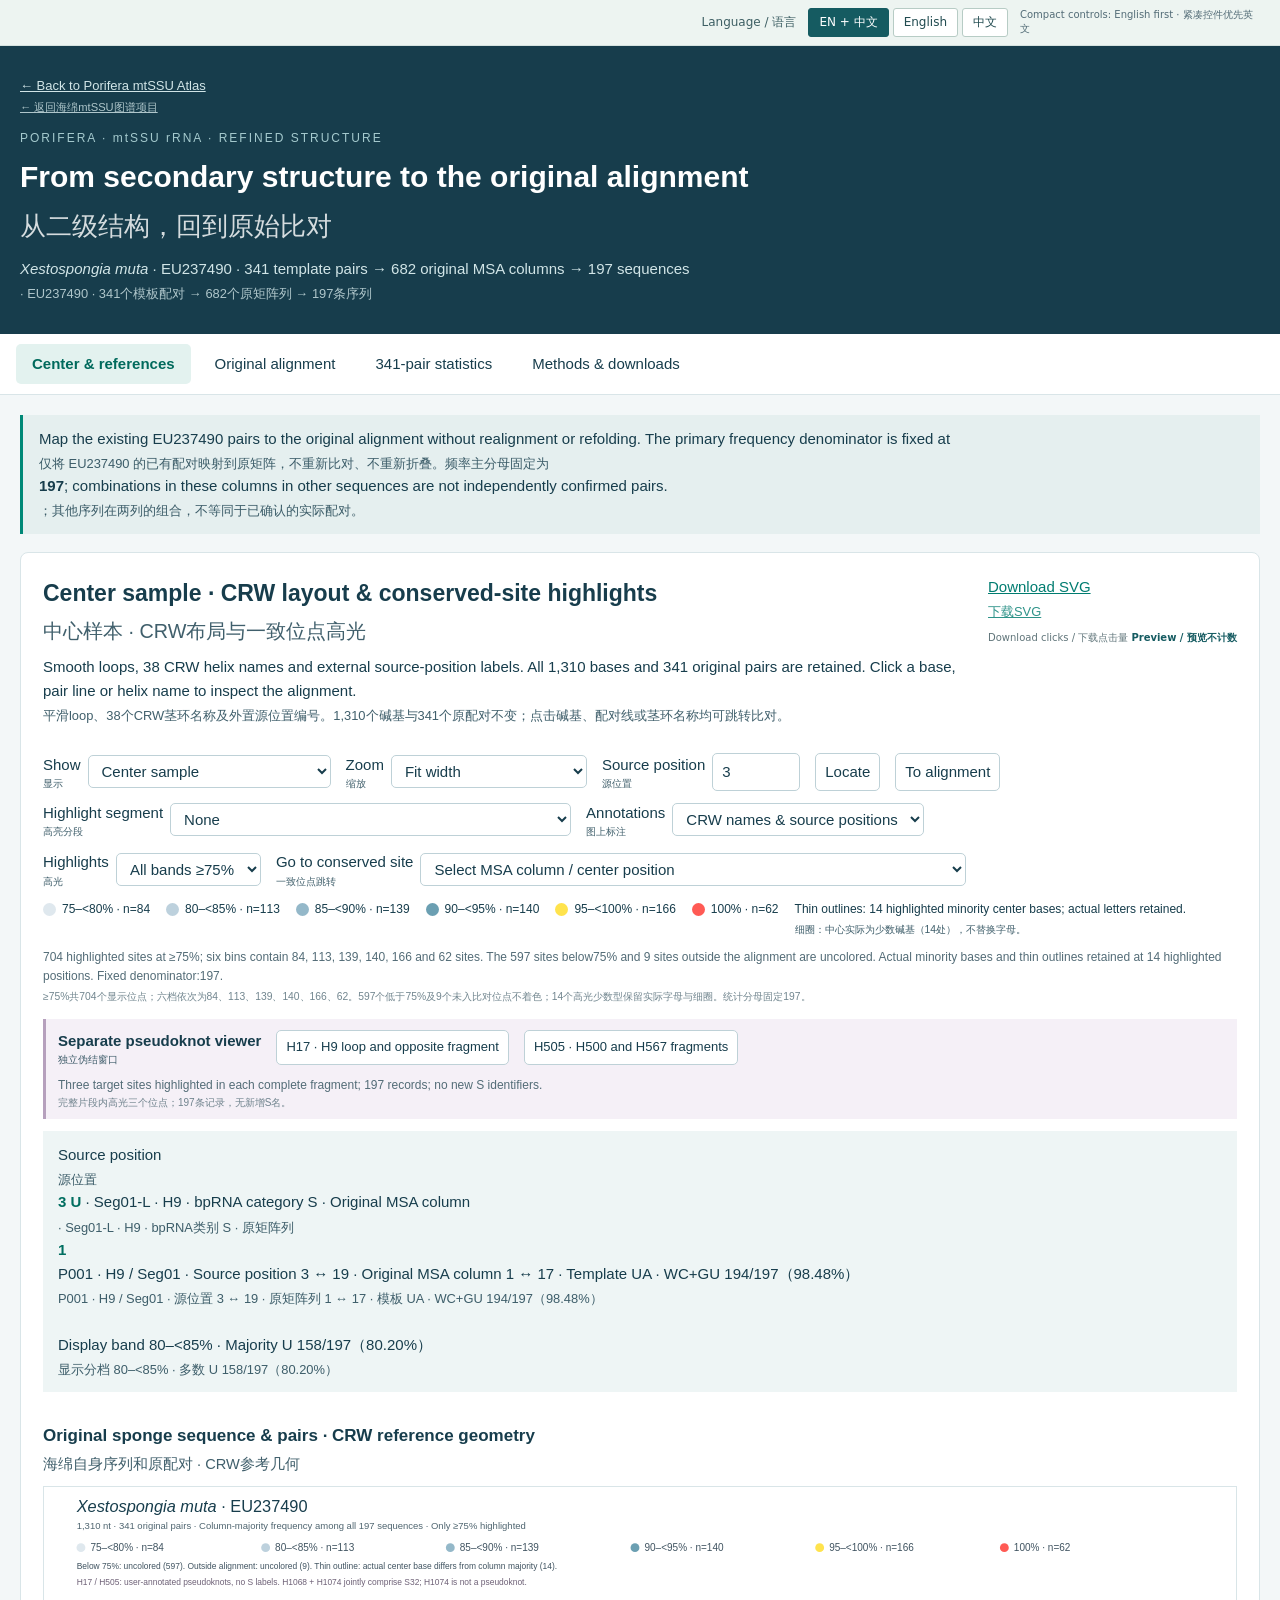
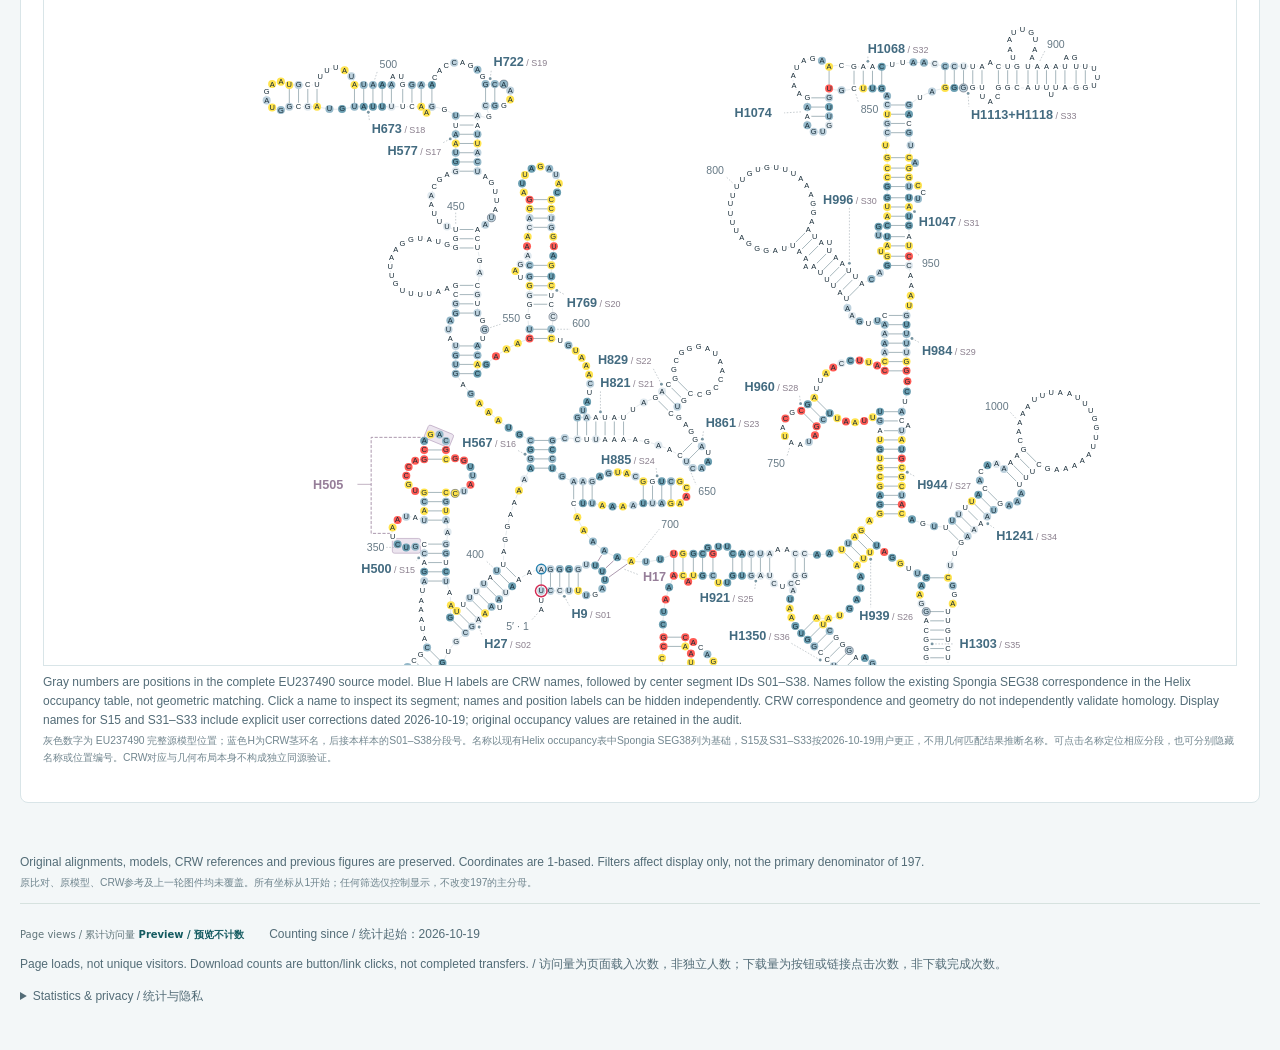
==== commit 61d93744: "Publish approved refined mtSSU layout and whole-fragment H17/H505 pseudoknot viewer" ====
--- a/pair-atlas/index.html
+++ b/pair-atlas/index.html
@@ -1,7 +1,7 @@
 <!doctype html>
 <html lang="en">
 <head><meta charset="utf-8"><meta name="viewport" content="width=device-width,initial-scale=1">
-<meta name="description" content="海绵EU237490的341个模板配对：CRW二级结构与197条原比对的双向联动、分段轨道和逐配对碱基组合频率。"><title>海绵mtSSU · EU237490的341个模板配对</title><link rel="stylesheet" href="style.css?v=20261019-bilingual-v2"><link rel="stylesheet" href="bilingual.css?v=20261019-bilingual-v2"></head>
+<meta name="description" content="海绵EU237490的341个模板配对：CRW二级结构与197条原比对的双向联动、分段轨道和逐配对碱基组合频率。"><title>海绵mtSSU · EU237490的341个模板配对</title><link rel="stylesheet" href="style.css?v=20261019-refined-pk-v1"><link rel="stylesheet" href="bilingual.css?v=20261019-refined-pk-v1"></head>
 <body>
 <header><a class="project-back" href="../#pair-atlas">← 返回海绵mtSSU图谱项目</a><div class="eyebrow">PORIFERA · mtSSU rRNA · REFINED STRUCTURE</div>
 <h1>从二级结构，回到原始比对</h1>
@@ -19,756 +19,752 @@
 <label>高亮分段 <select id="figureSegment"><option value="">不高亮</option></select></label>
 <label>图上标注 <select id="annotationLayer"><option value="all">CRW名称与源位置</option><option value="helix">仅CRW茎环名称</option><option value="number">仅源位置编号</option><option value="off">隐藏全部标注</option></select></label>
 </div>
-<div class="toolbar"><label>高光 <select id="highlightLayer"><option value="all">100%与95%两级同时显示</option><option value="strict">仅100%一致</option><option value="95_only">仅95%至不足100%</option><option value="off">关闭一致性高光</option></select></label><label>一致位点跳转 <select id="highlightSite"><option value="">选择原矩阵列 / 中心位置</option></select></label></div>
-<div class="legend"><span><i class="nt-swatch" style="background:#55cbb3"></i>全197条一致：62位点</span><span><i class="nt-swatch" style="background:#f6c65b"></i>≥95%且不足100%：166位点</span><span><i class="nt-swatch" style="background:#f6c65b;border:2px solid #8546b5"></i>紫圈：中心为少数碱基（2处）</span></div>
+<div class="toolbar"><label>高光 <select id="highlightLayer"><option value="all">全部 ≥75% 分档</option><option value="ge95">仅 ≥95%</option><option value="strict">仅 100%</option><option value="75–&lt;80%">75–&lt;80%</option><option value="80–&lt;85%">80–&lt;85%</option><option value="85–&lt;90%">85–&lt;90%</option><option value="90–&lt;95%">90–&lt;95%</option><option value="95–&lt;100%">95–&lt;100%</option><option value="100%">100%</option><option value="off">关闭一致性高光</option></select></label><label>一致位点跳转 <select id="highlightSite"><option value="">选择原矩阵列 / 中心位置</option></select></label></div>
+<div class="legend conservation-legend"><span><i class="nt-swatch" style="background:#DFE8EE"></i>75–&lt;80% · n=84</span><span><i class="nt-swatch" style="background:#BDD1DD"></i>80–&lt;85% · n=113</span><span><i class="nt-swatch" style="background:#94B8C9"></i>85–&lt;90% · n=139</span><span><i class="nt-swatch" style="background:#6B9FB2"></i>90–&lt;95% · n=140</span><span><i class="nt-swatch" style="background:#FFE34D"></i>95–&lt;100% · n=166</span><span><i class="nt-swatch" style="background:#FF5A54"></i>100% · n=62</span><span>细圈：中心实际为少数碱基（14处），不替换字母。</span></div>
 <p id="conservationCounts" class="small"></p>
+<div class="toolbar pseudoknot-actions"><strong>独立伪结窗口</strong><button data-open-pk="H17">H17 · H9 loop 与对侧片段</button><button data-open-pk="H505">H505 · H500 与 H567 片段</button><span class="small">完整片段内高光三个位点；197条记录，无新增S名。</span></div>
 <div id="figureDetail" class="detail" aria-live="polite"></div>
 <div class="figure-grid" id="figureGrid">
-<div id="centrePane"><h3>海绵自身序列和原配对 · CRW参考几何</h3><div id="figureScroll" class="figure-scroll"><div id="figureInner"><svg xmlns="http://www.w3.org/2000/svg" id="centreSvg" width="2259" height="2729" viewBox="0 0 2259 2729" role="img" aria-labelledby="figTitle figDesc">
-<title id="figTitle">Xestospongia muta EU237490 — refined CRW layout and named helices</title>
-<desc id="figDesc">1310 original nucleotides and 341 unchanged pairs. Circular hairpins and smooth arc-length-spaced bulges; helices separated for loop clearance. 38 segment labels follow the supplied occupancy correspondence, with user corrections for S15 and S31–S33 on 2026-10-19; labels are not inferred from drawing coordinates. Teal 100%: 62 sites. Gold 95 to below 100%: 166 sites. Two actual minority C bases retained with purple outlines. Enlarged source-position numbers and stem labels have separate collision-checked leaders.</desc>
-<rect width="100%" height="100%" fill="white"/>
+<div id="centrePane"><h3>海绵自身序列和原配对 · CRW参考几何</h3><div id="figureScroll" class="figure-scroll"><div id="figureInner"><svg xmlns="http://www.w3.org/2000/svg" id="centreSvg" width="2259" height="2784" viewBox="0 0 2259 2784" role="img" aria-labelledby="figTitle figDesc">
+<title id="figTitle">Xestospongia muta EU237490 — conservation highlights at 75% and above</title>
+<desc id="figDesc">Six muted, more distinctly separated color bands: 75 to below 80, 80 to below 85, 85 to below 90, 90 to below 95, 95 to below 100 percent, and exactly 100 percent. Only positions at or above 75 percent are highlighted. Positions below 75 percent and positions outside the original alignment remain uncolored. Column-majority frequency uses all 197 sequences as a fixed denominator, including gaps and ambiguities. Actual center bases, internal coordinates, 341 pairs, and helix annotations are retained. Thin slate outlines mark highlighted actual center bases differing from column majority. This figure is generated locally only, with no website changes. Refined presentation: four restrained grey-blue shades for 75 to below 95 percent; bright golden yellow (#FFE34D) for 95 to below 100 percent; bright coral red (#FF5A54) for exactly 100 percent. Annotation blues are muted slate. Scientific data, thresholds, coordinates, letters, pair graph, annotations, and minority-base outlines are unchanged. User-directed local edits dated 2026-10-19: outward connectors at H184, H567 and H1350; H47 bulges spread; H722 translated right; H1350 translated left. Three existing S32 pairs and their GUGA hairpin are drawn vertically and named H1074; together with H1068 they are S32. H17 and H505 are separately sourced user pseudoknot annotations, have no S labels, and do not change the original 341-pair model or its statistics. H17 pairs: 11–700,12–699,13–698. H505 pairs:349–371,350–370,351–369. These additions have not been independently validated. Second local review: H17 AAAAAAUU bowed toward UUU; H47 A and AA tightened toward stem; H722 compacted into the horizontal cap over H577. The user's GUGA H1047 instruction is interpreted as H1074, which rotates 180 degrees with GUGA below; actual H1047 and H1068 unchanged. H1350/S36 label raised; H1303/S35 moved to right of stem. Accepted H184, H567 and H505 preserved. Third local review: only H1074 relocated rigidly downwards and right to align its upper-right G853 directly below the fixed red U852, separated by17.5 SVG units. The attached seven-base AAAUAGA bulge is reconnected to the fixed A870; all other residues, labels, pairing identities and conservation colors are unchanged.</desc>
+<rect width="100%" height="100%" fill="white" />
 <text x="62" y="47" font-family="Arial" font-size="31" fill="#173d4c"><tspan font-style="italic">Xestospongia muta</tspan><tspan>  ·  EU237490</tspan></text>
-<text x="62" y="80" font-family="Arial" font-size="18" fill="#4f6570">1,310 nt  ·  341 original pairs  ·  38 named stems  ·  CRW-style refined layout</text>
-<g font-family="Arial" font-size="17" fill="#4f6570">
-<circle cx="70" cy="111" r="7.5" fill="#55cbb3"/><text x="86" y="117">100% identical · 62</text>
-<circle cx="286" cy="111" r="7.5" fill="#f6c65b"/><text x="302" y="117">95–&lt;100% · 166</text>
-<circle cx="492" cy="111" r="7.5" fill="#f6c65b" stroke="#8546b5" stroke-width="2"/><text x="508" y="117">Actual minority base · 2</text>
-<text x="804" y="117">H = CRW name  /  S = source bpRNA segment</text></g>
-<g id="backbone" fill="none" stroke="#ced8dc" stroke-width="1.0">
-<path class="loop-arc" data-loop-start="8" data-curve="circle" d="M 1012.3590,1278.9280 A 29.5486,29.5486 0 1 0 1012.3590,1237.6780"/>
-<path class="loop-arc" data-loop-start="20" data-curve="circle" d="M 942.3590,1237.6780 A 89.5449,89.5449 0 0 0 899.5980,1257.8550"/>
-<path class="loop-arc" data-loop-start="25" data-curve="rounded_bulge" d="M 862.4750,1294.9780 C 862.8270,1300.0757 865.9038,1307.8982 863.5310,1310.2710 C 861.1582,1312.6438 853.3357,1309.5670 848.2380,1309.2150"/>
-<path class="loop-arc" data-loop-start="31" data-curve="circle" d="M 798.7400,1358.7130 A 135.3883,135.3883 0 0 0 755.2160,1415.4320"/>
-<path class="loop-arc" data-loop-start="42" data-curve="circle" d="M 679.1590,1534.6010 A 11.2350,11.2350 0 0 1 679.1590,1557.0690"/>
-<path class="loop-arc" data-loop-start="44" data-curve="rounded_bulge" d="M 679.1590,1557.0690 C 684.5967,1558.1107 692.7532,1556.9880 695.4720,1560.1940 C 698.1908,1563.4000 698.1908,1573.0990 695.4720,1576.3050 C 692.7532,1579.5110 684.5967,1578.3883 679.1590,1579.4300"/>
-<path class="loop-arc" data-loop-start="49" data-curve="rounded_bulge" d="M 679.1590,1614.4300 C 682.9270,1617.9267 690.4630,1621.4235 690.4630,1624.9200 C 690.4630,1628.4165 682.9270,1631.9127 679.1590,1635.4090"/>
-<path class="loop-arc" data-loop-start="53" data-curve="circle" d="M 679.1590,1670.4090 A 136.7466,136.7466 0 0 1 666.2460,1741.4600"/>
-<path class="loop-arc" data-loop-start="58" data-curve="rounded_bulge" d="M 701.2460,1741.4600 C 702.1280,1735.9867 700.7818,1727.7767 703.8920,1725.0400 C 707.0022,1722.3033 716.7967,1722.3033 719.9070,1725.0400 C 723.0173,1727.7767 721.6717,1735.9867 722.5540,1741.4600"/>
-<path class="loop-arc" data-loop-start="69" data-curve="circle" d="M 866.3560,1741.4600 A 22.3054,22.3054 0 1 1 866.3560,1782.7100"/>
-<path class="loop-arc" data-loop-start="79" data-curve="rounded_bulge" d="M 778.8560,1782.7100 C 781.4613,1787.9290 784.2193,1793.0772 786.6720,1798.3670 C 789.1247,1803.6568 791.6070,1808.9718 793.5720,1814.4490 C 795.5370,1819.9262 797.5387,1825.5328 798.4620,1831.2300 C 799.3853,1836.9272 800.2160,1843.1265 799.1120,1848.6320 C 798.0080,1854.1375 795.5448,1860.2263 791.8380,1864.2630 C 788.1312,1868.2997 782.2542,1871.4205 776.8710,1872.8520 C 771.4878,1874.2835 764.9222,1874.2835 759.5390,1872.8520 C 754.1558,1871.4205 748.2790,1868.2997 744.5720,1864.2630 C 740.8650,1860.2263 738.4010,1854.1375 737.2970,1848.6320 C 736.1930,1843.1265 737.0247,1836.9272 737.9480,1831.2300 C 738.8713,1825.5328 740.8722,1819.9262 742.8370,1814.4490 C 744.8018,1808.9718 747.2842,1803.6568 749.7370,1798.3670 C 752.1898,1793.0772 754.9483,1787.9290 757.5540,1782.7100"/>
-<path class="loop-arc" data-loop-start="97" data-curve="circle" d="M 666.2460,1782.7100 A 314.5351,314.5351 0 0 1 551.1610,1902.4870"/>
-<path class="loop-arc" data-loop-start="106" data-curve="circle" d="M 526.4120,1927.2360 A 244.4623,244.4623 0 0 1 484.0820,2049.1930"/>
-<path class="loop-arc" data-loop-start="120" data-curve="rounded_bulge" d="M 484.0820,2171.6930 C 487.9743,2174.9800 495.7590,2178.2668 495.7590,2181.5540 C 495.7590,2184.8412 487.9743,2188.1287 484.0820,2191.4160"/>
-<path class="loop-arc" data-loop-start="123" data-curve="circle" d="M 484.0820,2208.9160 A 43.9499,43.9499 0 0 1 484.0820,2271.7480"/>
-<path class="loop-arc" data-loop-start="133" data-curve="circle" d="M 484.0820,2376.7480 A 89.5508,89.5508 0 0 0 527.3810,2395.7550"/>
-<path class="loop-arc" data-loop-start="135" data-curve="circle" d="M 527.3810,2395.7550 A 28.6522,28.6522 0 0 1 572.8390,2395.7550"/>
-<path class="loop-arc" data-loop-start="141" data-curve="circle" d="M 625.3390,2395.7550 A 20.7620,20.7620 0 1 1 625.3390,2437.0050"/>
-<path class="loop-arc" data-loop-start="148" data-curve="circle" d="M 572.8390,2437.0050 A 28.6539,28.6539 0 0 1 527.3810,2437.0050"/>
-<path class="loop-arc" data-loop-start="151" data-curve="circle" d="M 527.3810,2437.0050 A 28.8218,28.8218 0 0 1 485.6230,2471.2750"/>
-<path class="loop-arc" data-loop-start="156" data-curve="circle" d="M 485.6230,2488.7750 A 29.5484,29.5484 0 1 1 444.3730,2488.7750"/>
-<path class="loop-arc" data-loop-start="165" data-curve="circle" d="M 444.3730,2471.2750 A 179.0439,179.0439 0 0 0 442.8320,2376.7480"/>
-<path class="loop-arc" data-loop-start="175" data-curve="circle" d="M 442.8320,2271.7480 A 118.9767,118.9767 0 0 1 442.8320,2208.9160"/>
-<path class="loop-arc" data-loop-start="192" data-curve="circle" d="M 392.1930,2078.7350 A 131.3994,131.3994 0 0 1 343.1250,2127.8020"/>
-<path class="loop-arc" data-loop-start="197" data-curve="rounded_bulge" d="M 318.3760,2152.5510 C 321.6397,2157.0343 328.4212,2161.8733 328.1670,2166.0010 C 327.9128,2170.1287 320.9787,2177.0628 316.8510,2177.3170 C 312.7233,2177.5712 307.8843,2170.7897 303.4010,2167.5260"/>
-<path class="loop-arc" data-loop-start="204" data-curve="circle" d="M 253.9040,2217.0240 A 48.5587,48.5587 0 1 1 224.7360,2187.8560"/>
-<path class="loop-arc" data-loop-start="226" data-curve="circle" d="M 313.9570,2098.6340 A 37.9785,37.9785 0 0 1 363.0240,2049.5670"/>
-<path class="loop-arc" data-loop-start="235" data-curve="circle" d="M 412.5220,2000.0690 A 135.2352,135.2352 0 0 0 454.6610,1942.4070"/>
-<path class="loop-arc" data-loop-start="240" data-curve="circle" d="M 429.9130,1917.6580 A 22.3053,22.3053 0 1 1 459.0810,1888.4900"/>
-<path class="loop-arc" data-loop-start="250" data-curve="circle" d="M 521.9930,1873.3190 A 77.0144,77.0144 0 0 1 505.5650,1836.1180"/>
-<path class="loop-arc" data-loop-start="256" data-curve="circle" d="M 435.5650,1836.1180 A 43.0543,43.0543 0 1 1 435.5650,1794.8680"/>
-<path class="loop-arc" data-loop-start="273" data-curve="circle" d="M 505.5650,1794.8680 A 89.5187,89.5187 0 0 1 533.2260,1756.5300"/>
-<path class="loop-arc" data-loop-start="277" data-curve="circle" d="M 508.4770,1731.7810 A 24.5127,24.5127 0 1 1 537.6450,1702.6130"/>
-<path class="loop-arc" data-loop-start="285" data-curve="circle" d="M 562.3940,1727.3620 A 179.1137,179.1137 0 0 0 637.9090,1670.4090"/>
-<path class="loop-arc" data-loop-start="296" data-curve="rounded_bulge" d="M 637.9090,1534.6010 C 639.4520,1529.0170 642.5985,1523.3727 642.5380,1517.8490 C 642.4775,1512.3253 640.7990,1505.7193 637.5460,1501.4590 C 634.2930,1497.1987 628.2945,1493.5788 623.0200,1492.2870 C 617.7455,1490.9952 610.7527,1491.4330 605.8990,1493.7080 C 601.0453,1495.9830 596.5040,1501.0663 593.8980,1505.9370 C 591.2920,1510.8077 591.4747,1517.2670 590.2630,1522.9320"/>
-<path class="loop-arc" data-loop-start="302" data-curve="rounded_bulge" d="M 590.2630,1522.9320 C 587.3557,1527.0220 584.4483,1535.2020 581.5410,1535.2020 C 578.6337,1535.2020 575.7263,1527.0220 572.8190,1522.9320"/>
-<path class="loop-arc" data-loop-start="306" data-curve="rounded_bulge" d="M 537.8190,1522.9320 C 537.4113,1528.6263 539.2132,1535.7962 536.5960,1540.0150 C 533.9788,1544.2338 526.9425,1548.2450 522.1160,1548.2450 C 517.2895,1548.2450 510.2540,1544.2338 507.6370,1540.0150 C 505.0200,1535.7962 506.8217,1528.6263 506.4140,1522.9320"/>
-<path class="loop-arc" data-loop-start="314" data-curve="circle" d="M 436.4140,1522.9320 A 22.3051,22.3051 0 1 1 436.4140,1481.6820"/>
-<path class="loop-arc" data-loop-start="323" data-curve="circle" d="M 506.4140,1481.6820 A 21.9399,21.9399 0 0 1 537.8190,1481.6820"/>
-<path class="loop-arc" data-loop-start="328" data-curve="circle" d="M 590.2630,1481.6820 A 90.4885,90.4885 0 0 0 637.5550,1474.7560"/>
-<path class="loop-arc" data-loop-start="331" data-curve="rounded_bulge" d="M 649.9290,1462.3820 C 649.5797,1457.2837 646.5065,1449.4615 648.8810,1447.0870 C 651.2555,1444.7125 659.0777,1447.7857 664.1760,1448.1350"/>
-<path class="loop-arc" data-loop-start="338" data-curve="circle" d="M 726.0480,1386.2630 A 238.7618,238.7618 0 0 1 720.5120,1260.2950"/>
-<path class="loop-arc" data-loop-start="349" data-curve="rounded_bulge" d="M 720.5120,1190.2950 C 714.9173,1191.9340 709.4227,1194.1678 703.7280,1195.2120 C 698.0333,1196.2562 691.9410,1197.3292 686.3440,1196.5600 C 680.7470,1195.7908 674.4215,1193.9862 670.1460,1190.5970 C 665.8705,1187.2078 662.2668,1181.5015 660.6910,1176.2250 C 659.1152,1170.9485 659.1152,1164.2145 660.6910,1158.9380 C 662.2668,1153.6615 665.8705,1147.9552 670.1460,1144.5660 C 674.4215,1141.1768 680.7470,1139.3722 686.3440,1138.6030 C 691.9410,1137.8338 698.0333,1138.9070 703.7280,1139.9510 C 709.4227,1140.9950 714.9173,1143.2283 720.5120,1144.8670"/>
-<path class="loop-arc" data-loop-start="361" data-curve="rounded_bulge" d="M 720.5120,1092.3670 C 714.8320,1091.4037 708.4002,1091.9313 703.4720,1089.4770 C 698.5438,1087.0227 693.7538,1082.4060 690.9430,1077.6410 C 688.1322,1072.8760 686.6070,1066.4718 686.6070,1060.8870 C 686.6070,1055.3022 688.1322,1048.8972 690.9430,1044.1320 C 693.7538,1039.3668 698.5438,1034.7502 703.4720,1032.2960 C 708.4002,1029.8418 714.8320,1030.3700 720.5120,1029.4070"/>
-<path class="loop-arc" data-loop-start="368" data-curve="circle" d="M 720.5120,1011.9070 A 22.3054,22.3054 0 1 1 761.7620,1011.9070"/>
-<path class="loop-arc" data-loop-start="374" data-curve="rounded_bulge" d="M 761.7620,1029.4070 C 767.5470,1028.8017 773.4242,1027.1745 779.1170,1027.5910 C 784.8098,1028.0075 791.0808,1029.1567 795.9190,1031.9060 C 800.7572,1034.6553 805.4072,1039.2568 808.1460,1044.0870 C 810.8848,1048.9172 812.3520,1055.2870 812.3520,1060.8870 C 812.3520,1066.4870 810.8848,1072.8568 808.1460,1077.6870 C 805.4072,1082.5172 800.7572,1087.1187 795.9190,1089.8680 C 791.0808,1092.6173 784.8098,1093.7665 779.1170,1094.1830 C 773.4242,1094.5995 767.5470,1092.9723 761.7620,1092.3670"/>
-<path class="loop-arc" data-loop-start="385" data-curve="circle" d="M 761.7620,1144.8670 A 86.0214,86.0214 0 0 1 761.7620,1190.2950"/>
-<path class="loop-arc" data-loop-start="391" data-curve="circle" d="M 761.7620,1260.2950 A 131.9621,131.9621 0 0 1 769.5720,1329.5440"/>
-<path class="loop-arc" data-loop-start="402" data-curve="circle" d="M 870.4300,1228.6870 A 358.8318,358.8318 0 0 1 922.0420,1046.3570"/>
-<path class="loop-arc" data-loop-start="413" data-curve="circle" d="M 922.0420,993.8570 A 359.9884,359.9884 0 0 0 780.2140,867.2800"/>
-<path class="loop-arc" data-loop-start="424" data-curve="circle" d="M 780.2140,814.7800 A 42.3734,42.3734 0 0 1 780.2140,752.4730"/>
-<path class="loop-arc" data-loop-start="431" data-curve="rounded_bulge" d="M 780.2140,699.9730 C 774.7737,702.0790 769.3853,704.3347 763.8930,706.2910 C 758.4007,708.2473 752.8708,710.1423 747.2600,711.7110 C 741.6492,713.2797 735.9662,714.7458 730.2280,715.7030 C 724.4898,716.6602 718.6260,717.4467 712.8310,717.4540 C 707.0360,717.4613 701.0418,717.1267 695.4580,715.7470 C 689.8742,714.3673 684.1433,712.2418 679.3280,709.1760 C 674.5127,706.1102 669.9932,701.9180 666.5660,697.3520 C 663.1388,692.7860 660.4933,687.2497 658.7650,681.7800 C 657.0367,676.3103 656.1960,670.2827 656.1960,664.5340 C 656.1960,658.7853 657.0367,652.7577 658.7650,647.2880 C 660.4933,641.8183 663.1388,636.2820 666.5660,631.7160 C 669.9932,627.1500 674.5127,622.9577 679.3280,619.8920 C 684.1433,616.8263 689.8742,614.7017 695.4580,613.3220 C 701.0418,611.9423 707.0360,611.6067 712.8310,611.6140 C 718.6260,611.6213 724.4898,612.4087 730.2280,613.3660 C 735.9662,614.3233 741.6492,615.7893 747.2600,617.3580 C 752.8708,618.9267 758.4007,620.8217 763.8930,622.7780 C 769.3853,624.7343 774.7737,626.9900 780.2140,629.0960"/>
-<path class="loop-arc" data-loop-start="451" data-curve="circle" d="M 780.2140,594.0960 A 56.0027,56.0027 0 0 1 780.2140,483.6050"/>
-<path class="loop-arc" data-loop-start="466" data-curve="circle" d="M 780.2140,378.6050 A 91.3018,91.3018 0 0 0 735.1590,361.4210"/>
-<path class="loop-arc" data-loop-start="468" data-curve="rounded_bulge" d="M 735.1590,361.4210 C 731.7677,365.2530 728.3762,372.9170 724.9850,372.9170 C 721.5938,372.9170 718.2030,365.2530 714.8120,361.4210"/>
-<path class="loop-arc" data-loop-start="477" data-curve="circle" d="M 588.4000,361.4210 A 134.4295,134.4295 0 0 1 517.4170,361.4210"/>
-<path class="loop-arc" data-loop-start="483" data-curve="circle" d="M 464.9170,361.4210 A 26.9709,26.9709 0 1 1 464.9170,320.1710"/>
-<path class="loop-arc" data-loop-start="493" data-curve="circle" d="M 517.4170,320.1710 A 35.6653,35.6653 0 0 1 588.4000,320.1710"/>
-<path class="loop-arc" data-loop-start="503" data-curve="rounded_bulge" d="M 658.4000,320.1710 C 659.2977,314.7010 657.9733,306.4960 661.0930,303.7610 C 664.2127,301.0260 673.9982,301.0260 677.1180,303.7610 C 680.2378,306.4960 678.9140,314.7010 679.8120,320.1710"/>
-<path class="loop-arc" data-loop-start="509" data-curve="rounded_bulge" d="M 735.1590,320.1710 C 734.3693,314.4040 732.7127,308.6140 732.7900,302.8700 C 732.8673,297.1260 733.4943,290.9305 735.6230,285.7070 C 737.7517,280.4835 741.3212,275.1855 745.5620,271.5290 C 749.8028,267.8725 755.5895,265.1262 761.0680,263.7680 C 766.5465,262.4098 772.8993,262.2682 778.4330,263.3800 C 783.9667,264.4918 789.8698,266.9760 794.2700,270.4390 C 798.6702,273.9020 802.4738,279.0348 804.8340,284.1580 C 807.1942,289.2812 808.0972,295.4432 808.4310,301.1780 C 808.7648,306.9128 807.3683,312.7707 806.8370,318.5670"/>
-<path class="loop-arc" data-loop-start="519" data-curve="circle" d="M 824.3370,318.5670 A 22.3052,22.3052 0 1 1 824.3370,359.8170"/>
-<path class="loop-arc" data-loop-start="525" data-curve="circle" d="M 806.8370,359.8170 A 11.9772,11.9772 0 0 0 821.4640,378.6050"/>
-<path class="loop-arc" data-loop-start="533" data-curve="circle" d="M 821.4640,483.6050 A 60.1719,60.1719 0 0 1 821.4640,594.0960"/>
-<path class="loop-arc" data-loop-start="543" data-curve="circle" d="M 821.4640,629.0960 A 134.2178,134.2178 0 0 1 821.4640,699.9730"/>
-<path class="loop-arc" data-loop-start="549" data-curve="circle" d="M 821.4640,752.4730 A 42.3720,42.3720 0 0 1 821.4640,814.7800"/>
-<path class="loop-arc" data-loop-start="556" data-curve="circle" d="M 821.4640,867.2800 A 225.6067,225.6067 0 0 0 920.2100,800.6210"/>
-<path class="loop-arc" data-loop-start="562" data-curve="circle" d="M 920.2100,783.1210 A 89.7201,89.7201 0 0 1 920.2100,735.7490"/>
-<path class="loop-arc" data-loop-start="567" data-curve="rounded_bulge" d="M 920.2100,683.2490 C 914.4970,683.9770 907.5688,687.2013 903.0710,685.4330 C 898.5732,683.6647 893.2230,676.9037 893.2230,672.6390 C 893.2230,668.3743 898.5732,661.6135 903.0710,659.8450 C 907.5688,658.0765 914.4970,661.3003 920.2100,662.0280"/>
-<path class="loop-arc" data-loop-start="571" data-curve="circle" d="M 920.2100,662.0280 A 136.4234,136.4234 0 0 1 920.2100,589.9900"/>
-<path class="loop-arc" data-loop-start="578" data-curve="circle" d="M 920.2100,537.4900 A 34.8767,34.8767 0 1 1 961.4600,537.4900"/>
-<path class="loop-arc" data-loop-start="591" data-curve="circle" d="M 961.4600,589.9900 A 136.4082,136.4082 0 0 1 961.4600,662.0280"/>
-<path class="loop-arc" data-loop-start="599" data-curve="circle" d="M 961.4600,735.7490 A 89.6929,89.6929 0 0 1 961.4600,783.1210"/>
-<path class="loop-arc" data-loop-start="602" data-curve="circle" d="M 961.4600,800.6210 A 89.5756,89.5756 0 0 1 1010.8240,950.2250"/>
-<path class="loop-arc" data-loop-start="618" data-curve="circle" d="M 1098.3240,950.2250 A 134.3398,134.3398 0 0 1 1158.8970,913.2960"/>
-<path class="loop-arc" data-loop-start="624" data-curve="circle" d="M 1196.0200,876.1730 A 45.8030,45.8030 0 1 1 1225.1880,905.3410"/>
-<path class="loop-arc" data-loop-start="641" data-curve="circle" d="M 1188.0650,942.4650 A 87.2759,87.2759 0 0 1 1234.1800,992.6270"/>
-<path class="loop-arc" data-loop-start="646" data-curve="circle" d="M 1246.5540,1005.0020 A 22.3052,22.3052 0 1 1 1217.3860,1034.1700"/>
-<path class="loop-arc" data-loop-start="652" data-curve="circle" d="M 1205.0120,1021.7950 A 210.0416,210.0416 0 0 0 1098.3240,991.4750"/>
-<path class="loop-arc" data-loop-start="662" data-curve="circle" d="M 1010.8240,991.4750 A 90.1294,90.1294 0 0 0 963.2920,993.8570"/>
-<path class="loop-arc" data-loop-start="667" data-curve="circle" d="M 963.2920,1046.3570 A 90.1998,90.1998 0 0 0 1003.7870,1071.4320"/>
-<path class="loop-arc" data-loop-start="671" data-curve="circle" d="M 1038.7870,1071.4320 A 76.4759,76.4759 0 0 1 1135.7320,1071.4320"/>
-<path class="loop-arc" data-loop-start="680" data-curve="circle" d="M 1188.2320,1071.4320 A 22.3054,22.3054 0 1 1 1188.2320,1112.6820"/>
-<path class="loop-arc" data-loop-start="688" data-curve="circle" d="M 1135.7320,1112.6820 A 183.5745,183.5745 0 0 1 1038.7870,1112.6820"/>
-<path class="loop-arc" data-loop-start="695" data-curve="circle" d="M 1003.7870,1112.6820 A 402.7406,402.7406 0 0 0 1193.4850,1208.8300"/>
-<path class="loop-arc" data-loop-start="707" data-curve="rounded_bulge" d="M 1248.1230,1208.8300 C 1251.3923,1204.9273 1254.6615,1197.1220 1257.9310,1197.1220 C 1261.2005,1197.1220 1264.4703,1204.9273 1267.7400,1208.8300"/>
-<path class="loop-arc" data-loop-start="709" data-curve="circle" d="M 1267.7400,1208.8300 A 19.1271,19.1271 0 0 1 1305.2440,1208.8300"/>
-<path class="loop-arc" data-loop-start="716" data-curve="circle" d="M 1375.2440,1208.8300 A 37.6619,37.6619 0 0 1 1423.5960,1208.8300"/>
-<path class="loop-arc" data-loop-start="720" data-curve="circle" d="M 1441.0960,1208.8300 A 134.3395,134.3395 0 0 0 1511.6190,1201.1280"/>
-<path class="loop-arc" data-loop-start="726" data-curve="circle" d="M 1548.7420,1164.0050 A 89.5174,89.5174 0 0 1 1584.3550,1132.9250"/>
-<path class="loop-arc" data-loop-start="739" data-curve="circle" d="M 1584.3550,939.3840 A 70.1014,70.1014 0 0 1 1488.9380,942.1200"/>
-<path class="loop-arc" data-loop-start="747" data-curve="circle" d="M 1464.1890,966.8690 A 32.1924,32.1924 0 1 1 1435.0210,937.7010"/>
-<path class="loop-arc" data-loop-start="758" data-curve="circle" d="M 1459.7700,912.9520 A 81.0375,81.0375 0 0 1 1593.2930,861.9730"/>
-<path class="loop-arc" data-loop-start="774" data-curve="circle" d="M 1593.2930,756.9730 A 41.3433,41.3433 0 0 1 1520.7990,725.6530"/>
-<path class="loop-arc" data-loop-start="785" data-curve="rounded_bulge" d="M 1458.9270,663.7810 C 1453.7697,663.8820 1445.9832,666.6120 1443.4550,664.0840 C 1440.9268,661.5560 1443.6570,653.7700 1443.7580,648.6130"/>
-<path class="loop-arc" data-loop-start="789" data-curve="circle" d="M 1419.0090,623.8640 A 79.0575,79.0575 0 1 1 1448.1770,594.6960"/>
-<path class="loop-arc" data-loop-start="817" data-curve="rounded_bulge" d="M 1472.9260,619.4450 C 1478.0833,619.3440 1485.8698,616.6140 1488.3980,619.1420 C 1490.9262,621.6700 1488.1960,629.4560 1488.0950,634.6130"/>
-<path class="loop-arc" data-loop-start="824" data-curve="circle" d="M 1549.9670,696.4850 A 111.6105,111.6105 0 0 0 1597.9640,662.2790"/>
-<path class="loop-arc" data-loop-start="828" data-curve="rounded_bulge" d="M 1597.9640,644.7790 C 1594.0637,641.5057 1586.2630,638.2323 1586.2630,634.9590 C 1586.2630,631.6857 1594.0637,628.4123 1597.9640,625.1390"/>
-<path class="loop-arc" data-loop-start="831" data-curve="rounded_bulge" d="M 1597.9640,607.6390 C 1592.4880,606.7710 1584.2740,608.1367 1581.5360,605.0350 C 1578.7980,601.9333 1578.7980,592.1307 1581.5360,589.0290 C 1584.2740,585.9273 1592.4880,587.2930 1597.9640,586.4250"/>
-<path class="loop-arc" data-loop-start="841" data-curve="circle" d="M 1597.9640,457.9580 A 89.6007,89.6007 0 0 1 1597.9640,410.6400"/>
-<path class="loop-arc" data-loop-start="846" data-curve="circle" d="M 1597.9640,358.1400 A 27.9051,27.9051 0 0 0 1587.6070,327.0700"/>
-<path class="loop-arc" data-loop-start="851" data-curve="circle" d="M 1535.1070,327.0700 A 89.5097,89.5097 0 0 1 1487.8500,327.0700"/>
-<path class="loop-arc" data-loop-start="856" data-curve="circle" d="M 1431.6540,327.0700 A 22.3052,22.3052 0 1 1 1431.6540,285.8200"/>
-<path class="loop-arc" data-loop-start="863" data-curve="rounded_bulge" d="M 1466.6540,285.8200 C 1464.3913,280.4457 1461.6058,275.2252 1459.8660,269.6970 C 1458.1262,264.1688 1455.9418,258.1928 1456.2150,252.6510 C 1456.4882,247.1092 1457.9988,240.2212 1461.5050,236.4460 C 1465.0112,232.6708 1472.0030,230.0000 1477.2520,230.0000 C 1482.5010,230.0000 1489.4928,232.6708 1492.9990,236.4460 C 1496.5052,240.2212 1498.0158,247.1092 1498.2890,252.6510 C 1498.5622,258.1928 1496.3778,264.1688 1494.6380,269.6970 C 1492.8982,275.2252 1490.1127,280.4457 1487.8500,285.8200"/>
-<path class="loop-arc" data-loop-start="871" data-curve="circle" d="M 1487.8500,285.8200 A 89.4825,89.4825 0 0 1 1535.1070,285.8200"/>
-<path class="loop-arc" data-loop-start="876" data-curve="circle" d="M 1587.6070,285.8200 A 227.2912,227.2912 0 0 1 1707.6210,284.6110"/>
-<path class="loop-arc" data-loop-start="886" data-curve="circle" d="M 1777.6210,284.6110 A 21.0913,21.0913 0 0 1 1808.7410,284.6110"/>
-<path class="loop-arc" data-loop-start="890" data-curve="rounded_bulge" d="M 1843.7410,284.6110 C 1841.2843,279.3203 1838.5395,274.1423 1836.3710,268.7390 C 1834.2025,263.3357 1831.8652,257.8403 1830.7300,252.1910 C 1829.5948,246.5417 1828.3548,240.2133 1829.5600,234.8430 C 1830.7652,229.4727 1833.8403,223.3425 1837.9610,219.9690 C 1842.0817,216.5955 1848.8430,214.6020 1854.2840,214.6020 C 1859.7250,214.6020 1866.4863,216.5955 1870.6070,219.9690 C 1874.7277,223.3425 1877.8028,229.4727 1879.0080,234.8430 C 1880.2132,240.2133 1878.9732,246.5417 1877.8380,252.1910 C 1876.7028,257.8403 1874.3653,263.3357 1872.1970,268.7390 C 1870.0287,274.1423 1867.2843,279.3203 1864.8280,284.6110"/>
-<path class="loop-arc" data-loop-start="904" data-curve="rounded_bulge" d="M 1934.7940,284.6110 C 1935.6527,279.1330 1934.2738,270.9160 1937.3700,268.1770 C 1940.4662,265.4380 1950.2748,265.4380 1953.3710,268.1770 C 1956.4672,270.9160 1955.0883,279.1330 1955.9470,284.6110"/>
-<path class="loop-arc" data-loop-start="908" data-curve="circle" d="M 1973.4470,284.6110 A 20.7621,20.7621 0 1 1 1973.4470,325.8610"/>
-<path class="loop-arc" data-loop-start="915" data-curve="rounded_bulge" d="M 1917.2940,325.8610 C 1914.3830,329.9497 1911.4720,338.1270 1908.5610,338.1270 C 1905.6500,338.1270 1902.7390,329.9497 1899.8280,325.8610"/>
-<path class="loop-arc" data-loop-start="922" data-curve="rounded_bulge" d="M 1808.7410,325.8610 C 1808.3673,331.5587 1810.2133,338.7260 1807.6200,342.9540 C 1805.0267,347.1820 1797.9940,351.2290 1793.1810,351.2290 C 1788.3680,351.2290 1781.3353,347.1820 1778.7420,342.9540 C 1776.1487,338.7260 1777.9947,331.5587 1777.6210,325.8610"/>
-<path class="loop-arc" data-loop-start="930" data-curve="circle" d="M 1707.6210,325.8610 A 143.2250,143.2250 0 0 0 1639.2140,358.1400"/>
-<path class="loop-arc" data-loop-start="936" data-curve="circle" d="M 1639.2140,410.6400 A 89.6007,89.6007 0 0 1 1639.2140,457.9580"/>
-<path class="loop-arc" data-loop-start="938" data-curve="rounded_bulge" d="M 1639.2140,457.9580 C 1643.1060,461.2467 1650.8900,464.5353 1650.8900,467.8240 C 1650.8900,471.1127 1643.1060,474.4013 1639.2140,477.6900"/>
-<path class="loop-arc" data-loop-start="942" data-curve="rounded_bulge" d="M 1639.2140,512.6900 C 1644.9267,511.9637 1651.8548,508.7413 1656.3520,510.5110 C 1660.8492,512.2807 1666.1970,519.0425 1666.1970,523.3080 C 1666.1970,527.5735 1660.8492,534.3345 1656.3520,536.1040 C 1651.8548,537.8735 1644.9267,534.6513 1639.2140,533.9250"/>
-<path class="loop-arc" data-loop-start="953" data-curve="circle" d="M 1639.2140,662.2790 A 179.5241,179.5241 0 0 1 1634.5430,756.9730"/>
-<path class="loop-arc" data-loop-start="964" data-curve="circle" d="M 1634.5430,861.9730 A 147.5570,147.5570 0 0 1 1625.6050,939.3840"/>
-<path class="loop-arc" data-loop-start="969" data-curve="rounded_bulge" d="M 1625.6050,956.8840 C 1629.6043,959.9740 1637.6030,963.0638 1637.6030,966.1540 C 1637.6030,969.2442 1629.6043,972.3347 1625.6050,975.4250"/>
-<path class="loop-arc" data-loop-start="980" data-curve="circle" d="M 1625.6050,1132.9250 A 164.8147,164.8147 0 0 0 1708.7920,1158.4950"/>
-<path class="loop-arc" data-loop-start="990" data-curve="rounded_bulge" d="M 1783.0390,1084.2480 C 1779.8933,1079.4603 1774.8027,1075.1095 1773.6020,1069.8850 C 1772.4013,1064.6605 1773.4327,1057.7618 1775.8350,1052.9010 C 1778.2373,1048.0402 1783.1552,1043.1223 1788.0160,1040.7200 C 1792.8768,1038.3177 1799.7755,1037.2863 1805.0000,1038.4870 C 1810.2245,1039.6877 1814.5753,1044.7783 1819.3630,1047.9240"/>
-<path class="loop-arc" data-loop-start="998" data-curve="circle" d="M 1856.4860,1010.8010 A 73.4996,73.4996 0 1 1 1885.6550,1039.9690"/>
-<path class="loop-arc" data-loop-start="1025" data-curve="circle" d="M 1848.5310,1077.0920 A 26.5148,26.5148 0 0 1 1812.2070,1113.4170"/>
-<path class="loop-arc" data-loop-start="1035" data-curve="circle" d="M 1737.9600,1187.6630 A 134.3804,134.3804 0 0 0 1713.1800,1254.1640"/>
-<path class="loop-arc" data-loop-start="1038" data-curve="circle" d="M 1713.1800,1254.1640 A 48.4650,48.4650 0 0 1 1713.1800,1318.2360"/>
-<path class="loop-arc" data-loop-start="1049" data-curve="circle" d="M 1713.1800,1440.7360 A 26.9705,26.9705 0 1 1 1671.9300,1440.7360"/>
-<path class="loop-arc" data-loop-start="1063" data-curve="circle" d="M 1671.9300,1318.2360 A 48.4632,48.4632 0 0 1 1671.9300,1254.1640"/>
-<path class="loop-arc" data-loop-start="1067" data-curve="circle" d="M 1671.9300,1254.1640 A 418.7596,418.7596 0 0 1 1577.9100,1193.1740"/>
-<path class="loop-arc" data-loop-start="1076" data-curve="circle" d="M 1540.7870,1230.2970 A 58.4484,58.4484 0 0 0 1524.1510,1330.2000"/>
-<path class="loop-arc" data-loop-start="1089" data-curve="circle" d="M 1598.3970,1404.4460 A 34.8766,34.8766 0 1 1 1569.2290,1433.6140"/>
-<path class="loop-arc" data-loop-start="1105" data-curve="circle" d="M 1494.9830,1359.3680 A 230.7442,230.7442 0 0 0 1441.0960,1250.0800"/>
-<path class="loop-arc" data-loop-start="1113" data-curve="circle" d="M 1423.5960,1250.0800 A 24.4032,24.4032 0 0 1 1375.2440,1250.0800"/>
-<path class="loop-arc" data-loop-start="1121" data-curve="circle" d="M 1305.2440,1250.0800 A 19.1273,19.1273 0 0 1 1267.7400,1250.0800"/>
-<path class="loop-arc" data-loop-start="1126" data-curve="rounded_bulge" d="M 1230.6230,1250.0800 C 1227.3500,1253.9803 1224.0770,1261.7810 1220.8040,1261.7810 C 1217.5310,1261.7810 1214.2580,1253.9803 1210.9850,1250.0800"/>
-<path class="loop-arc" data-loop-start="1129" data-curve="circle" d="M 1193.4850,1250.0800 A 223.8502,223.8502 0 0 0 1174.0860,1366.6920"/>
-<path class="loop-arc" data-loop-start="1135" data-curve="circle" d="M 1174.0860,1384.1920 A 83.4639,83.4639 0 0 0 1174.0860,1428.2750"/>
-<path class="loop-arc" data-loop-start="1140" data-curve="circle" d="M 1174.0860,1480.7750 A 14.8838,14.8838 0 0 0 1174.0860,1508.2500"/>
-<path class="loop-arc" data-loop-start="1149" data-curve="rounded_bulge" d="M 1174.0860,1630.7500 C 1169.2150,1633.3177 1161.9085,1634.3702 1159.4730,1638.4530 C 1157.0375,1642.5358 1157.0375,1651.1642 1159.4730,1655.2470 C 1161.9085,1659.3298 1169.2150,1660.3823 1174.0860,1662.9500"/>
-<path class="loop-arc" data-loop-start="1157" data-curve="rounded_bulge" d="M 1174.0860,1750.4500 C 1168.3960,1750.8913 1161.2248,1749.1333 1157.0160,1751.7740 C 1152.8072,1754.4147 1148.8330,1761.4540 1148.8330,1766.2940 C 1148.8330,1771.1340 1152.8072,1778.1733 1157.0160,1780.8140 C 1161.2248,1783.4547 1168.3960,1781.6967 1174.0860,1782.1380"/>
-<path class="loop-arc" data-loop-start="1167" data-curve="rounded_bulge" d="M 1174.0860,1887.1380 C 1169.9997,1890.0530 1161.8270,1892.9680 1161.8270,1895.8830 C 1161.8270,1898.7980 1169.9997,1901.7130 1174.0860,1904.6280"/>
-<path class="loop-arc" data-loop-start="1177" data-curve="rounded_bulge" d="M 1174.0860,2044.6280 C 1168.3183,2043.8033 1162.5660,2042.3397 1156.7830,2042.1540 C 1151.0000,2041.9683 1144.9548,2042.1518 1139.3880,2043.5140 C 1133.8212,2044.8762 1128.0467,2047.0950 1123.3820,2050.3270 C 1118.7173,2053.5590 1114.4180,2058.0957 1111.4000,2062.9060 C 1108.3820,2067.7163 1106.2950,2073.5732 1105.2740,2079.1890 C 1104.2530,2084.8048 1104.2530,2090.9850 1105.2740,2096.6010 C 1106.2950,2102.2170 1108.3820,2108.0747 1111.4000,2112.8850 C 1114.4180,2117.6953 1118.7173,2122.2312 1123.3820,2125.4630 C 1128.0467,2128.6948 1133.8212,2130.9138 1139.3880,2132.2760 C 1144.9548,2133.6382 1151.0000,2133.8217 1156.7830,2133.6360 C 1162.5660,2133.4503 1168.3183,2131.9867 1174.0860,2131.1620"/>
-<path class="loop-arc" data-loop-start="1189" data-curve="circle" d="M 1174.0860,2148.6620 A 112.4405,112.4405 0 1 0 1215.3360,2148.6620"/>
-<path class="loop-arc" data-loop-start="1228" data-curve="circle" d="M 1215.3360,2131.1620 A 163.8727,163.8727 0 0 0 1215.3360,2044.6280"/>
-<path class="loop-arc" data-loop-start="1248" data-curve="rounded_bulge" d="M 1215.3360,1782.1380 C 1220.2480,1779.6510 1227.6160,1778.7148 1230.0720,1774.6770 C 1232.5280,1770.6392 1232.5280,1761.9488 1230.0720,1757.9110 C 1227.6160,1753.8732 1220.2480,1752.9370 1215.3360,1750.4500"/>
-<path class="loop-arc" data-loop-start="1256" data-curve="rounded_bulge" d="M 1215.3360,1662.9500 C 1220.2070,1660.3823 1227.5135,1659.3298 1229.9490,1655.2470 C 1232.3845,1651.1642 1232.3845,1642.5358 1229.9490,1638.4530 C 1227.5135,1634.3702 1220.2070,1633.3177 1215.3360,1630.7500"/>
-<path class="loop-arc" data-loop-start="1266" data-curve="rounded_bulge" d="M 1215.3360,1508.2500 C 1220.5353,1506.4220 1228.3343,1506.4312 1230.9340,1502.7660 C 1233.5337,1499.1008 1233.5337,1489.9242 1230.9340,1486.2590 C 1228.3343,1482.5938 1220.5353,1482.6030 1215.3360,1480.7750"/>
-<path class="loop-arc" data-loop-start="1272" data-curve="circle" d="M 1215.3360,1428.2750 A 26.0951,26.0951 0 0 0 1215.3360,1384.1920"/>
-<path class="loop-arc" data-loop-start="1276" data-curve="circle" d="M 1215.3360,1366.6920 A 165.2491,165.2491 0 0 1 1278.4280,1426.9760"/>
-<path class="loop-arc" data-loop-start="1290" data-curve="circle" d="M 1435.9280,1426.9760 A 22.3052,22.3052 0 1 1 1435.9280,1468.2260"/>
-<line x1="942.359" y1="1313.928" x2="942.359" y2="1296.428"/>
-<line x1="942.359" y1="1296.428" x2="942.359" y2="1278.928"/>
-<line x1="942.359" y1="1278.928" x2="959.859" y2="1278.928"/>
-<line x1="959.859" y1="1278.928" x2="977.359" y2="1278.928"/>
-<line x1="977.359" y1="1278.928" x2="994.859" y2="1278.928"/>
-<line x1="994.859" y1="1278.928" x2="1012.359" y2="1278.928"/>
-<line x1="1012.359" y1="1237.678" x2="994.859" y2="1237.678"/>
-<line x1="994.859" y1="1237.678" x2="977.359" y2="1237.678"/>
-<line x1="977.359" y1="1237.678" x2="959.859" y2="1237.678"/>
-<line x1="959.859" y1="1237.678" x2="942.359" y2="1237.678"/>
-<line x1="899.598" y1="1257.855" x2="887.224" y2="1270.229"/>
-<line x1="887.224" y1="1270.229" x2="874.85" y2="1282.603"/>
-<line x1="874.85" y1="1282.603" x2="862.475" y2="1294.978"/>
-<line x1="848.238" y1="1309.215" x2="835.864" y2="1321.59"/>
-<line x1="835.864" y1="1321.59" x2="823.489" y2="1333.964"/>
-<line x1="823.489" y1="1333.964" x2="811.115" y2="1346.338"/>
-<line x1="811.115" y1="1346.338" x2="798.74" y2="1358.713"/>
-<line x1="755.216" y1="1415.432" x2="742.841" y2="1427.806"/>
-<line x1="742.841" y1="1427.806" x2="730.467" y2="1440.18"/>
-<line x1="730.467" y1="1440.18" x2="718.093" y2="1452.555"/>
-<line x1="718.093" y1="1452.555" x2="705.718" y2="1464.929"/>
-<line x1="705.718" y1="1464.929" x2="693.344" y2="1477.303"/>
-<line x1="693.344" y1="1477.303" x2="679.097" y2="1491.55"/>
-<line x1="679.097" y1="1491.55" x2="666.723" y2="1503.925"/>
-<line x1="666.723" y1="1503.925" x2="679.159" y2="1534.601"/>
-<line x1="679.159" y1="1579.43" x2="679.159" y2="1596.93"/>
-<line x1="679.159" y1="1596.93" x2="679.159" y2="1614.43"/>
-<line x1="679.159" y1="1635.409" x2="679.159" y2="1652.909"/>
-<line x1="679.159" y1="1652.909" x2="679.159" y2="1670.409"/>
-<line x1="666.246" y1="1741.46" x2="683.746" y2="1741.46"/>
-<line x1="683.746" y1="1741.46" x2="701.246" y2="1741.46"/>
-<line x1="722.554" y1="1741.46" x2="740.054" y2="1741.46"/>
-<line x1="740.054" y1="1741.46" x2="757.554" y2="1741.46"/>
-<line x1="757.554" y1="1741.46" x2="778.856" y2="1741.46"/>
-<line x1="778.856" y1="1741.46" x2="796.356" y2="1741.46"/>
-<line x1="796.356" y1="1741.46" x2="813.856" y2="1741.46"/>
-<line x1="813.856" y1="1741.46" x2="831.356" y2="1741.46"/>
-<line x1="831.356" y1="1741.46" x2="848.856" y2="1741.46"/>
-<line x1="848.856" y1="1741.46" x2="866.356" y2="1741.46"/>
-<line x1="866.356" y1="1782.71" x2="848.856" y2="1782.71"/>
-<line x1="848.856" y1="1782.71" x2="831.356" y2="1782.71"/>
-<line x1="831.356" y1="1782.71" x2="813.856" y2="1782.71"/>
-<line x1="813.856" y1="1782.71" x2="796.356" y2="1782.71"/>
-<line x1="796.356" y1="1782.71" x2="778.856" y2="1782.71"/>
-<line x1="757.554" y1="1782.71" x2="740.054" y2="1782.71"/>
-<line x1="740.054" y1="1782.71" x2="722.554" y2="1782.71"/>
-<line x1="722.554" y1="1782.71" x2="701.246" y2="1782.71"/>
-<line x1="701.246" y1="1782.71" x2="683.746" y2="1782.71"/>
-<line x1="683.746" y1="1782.71" x2="666.246" y2="1782.71"/>
-<line x1="551.161" y1="1902.487" x2="538.787" y2="1914.862"/>
-<line x1="538.787" y1="1914.862" x2="526.412" y2="1927.236"/>
-<line x1="484.082" y1="2049.193" x2="484.082" y2="2066.693"/>
-<line x1="484.082" y1="2066.693" x2="484.082" y2="2084.193"/>
-<line x1="484.082" y1="2084.193" x2="484.082" y2="2101.693"/>
-<line x1="484.082" y1="2101.693" x2="484.082" y2="2119.193"/>
-<line x1="484.082" y1="2119.193" x2="484.082" y2="2136.693"/>
-<line x1="484.082" y1="2136.693" x2="484.082" y2="2154.193"/>
-<line x1="484.082" y1="2154.193" x2="484.082" y2="2171.693"/>
-<line x1="484.082" y1="2191.416" x2="484.082" y2="2208.916"/>
-<line x1="484.082" y1="2271.748" x2="484.082" y2="2289.248"/>
-<line x1="484.082" y1="2289.248" x2="484.082" y2="2306.748"/>
-<line x1="484.082" y1="2306.748" x2="484.082" y2="2324.248"/>
-<line x1="484.082" y1="2324.248" x2="484.082" y2="2341.748"/>
-<line x1="484.082" y1="2341.748" x2="484.082" y2="2359.248"/>
-<line x1="484.082" y1="2359.248" x2="484.082" y2="2376.748"/>
-<line x1="572.839" y1="2395.755" x2="590.339" y2="2395.755"/>
-<line x1="590.339" y1="2395.755" x2="607.839" y2="2395.755"/>
-<line x1="607.839" y1="2395.755" x2="625.339" y2="2395.755"/>
-<line x1="625.339" y1="2437.005" x2="607.839" y2="2437.005"/>
-<line x1="607.839" y1="2437.005" x2="590.339" y2="2437.005"/>
-<line x1="590.339" y1="2437.005" x2="572.839" y2="2437.005"/>
-<line x1="485.623" y1="2471.275" x2="485.623" y2="2488.775"/>
-<line x1="444.373" y1="2488.775" x2="444.373" y2="2471.275"/>
-<line x1="442.832" y1="2376.748" x2="442.832" y2="2359.248"/>
-<line x1="442.832" y1="2359.248" x2="442.832" y2="2341.748"/>
-<line x1="442.832" y1="2341.748" x2="442.832" y2="2324.248"/>
-<line x1="442.832" y1="2324.248" x2="442.832" y2="2306.748"/>
-<line x1="442.832" y1="2306.748" x2="442.832" y2="2289.248"/>
-<line x1="442.832" y1="2289.248" x2="442.832" y2="2271.748"/>
-<line x1="442.832" y1="2208.916" x2="442.832" y2="2191.416"/>
-<line x1="442.832" y1="2191.416" x2="442.832" y2="2171.693"/>
-<line x1="442.832" y1="2171.693" x2="442.832" y2="2154.193"/>
-<line x1="442.832" y1="2154.193" x2="442.832" y2="2136.693"/>
-<line x1="442.832" y1="2136.693" x2="442.832" y2="2119.193"/>
-<line x1="442.832" y1="2119.193" x2="442.832" y2="2101.693"/>
-<line x1="442.832" y1="2101.693" x2="442.832" y2="2084.193"/>
-<line x1="442.832" y1="2084.193" x2="442.832" y2="2066.693"/>
-<line x1="442.832" y1="2066.693" x2="442.832" y2="2049.193"/>
-<line x1="442.832" y1="2049.193" x2="441.69" y2="2029.238"/>
-<line x1="441.69" y1="2029.238" x2="429.316" y2="2041.612"/>
-<line x1="429.316" y1="2041.612" x2="416.941" y2="2053.986"/>
-<line x1="416.941" y1="2053.986" x2="404.567" y2="2066.361"/>
-<line x1="404.567" y1="2066.361" x2="392.193" y2="2078.735"/>
-<line x1="343.125" y1="2127.802" x2="330.751" y2="2140.177"/>
-<line x1="330.751" y1="2140.177" x2="318.376" y2="2152.551"/>
-<line x1="303.401" y1="2167.526" x2="291.027" y2="2179.901"/>
-<line x1="291.027" y1="2179.901" x2="278.653" y2="2192.275"/>
-<line x1="278.653" y1="2192.275" x2="266.278" y2="2204.649"/>
-<line x1="266.278" y1="2204.649" x2="253.904" y2="2217.024"/>
-<line x1="224.736" y1="2187.856" x2="237.11" y2="2175.481"/>
-<line x1="237.11" y1="2175.481" x2="249.484" y2="2163.107"/>
-<line x1="249.484" y1="2163.107" x2="261.859" y2="2150.732"/>
-<line x1="261.859" y1="2150.732" x2="274.233" y2="2138.358"/>
-<line x1="274.233" y1="2138.358" x2="289.208" y2="2123.383"/>
-<line x1="289.208" y1="2123.383" x2="301.582" y2="2111.009"/>
-<line x1="301.582" y1="2111.009" x2="313.957" y2="2098.634"/>
-<line x1="363.024" y1="2049.567" x2="375.399" y2="2037.192"/>
-<line x1="375.399" y1="2037.192" x2="387.773" y2="2024.818"/>
-<line x1="387.773" y1="2024.818" x2="400.147" y2="2012.444"/>
-<line x1="400.147" y1="2012.444" x2="412.522" y2="2000.069"/>
-<line x1="454.661" y1="1942.407" x2="442.287" y2="1930.033"/>
-<line x1="442.287" y1="1930.033" x2="429.913" y2="1917.658"/>
-<line x1="459.081" y1="1888.49" x2="471.455" y2="1900.864"/>
-<line x1="471.455" y1="1900.864" x2="483.829" y2="1913.239"/>
-<line x1="483.829" y1="1913.239" x2="497.244" y2="1898.068"/>
-<line x1="497.244" y1="1898.068" x2="509.618" y2="1885.694"/>
-<line x1="509.618" y1="1885.694" x2="521.993" y2="1873.319"/>
-<line x1="505.565" y1="1836.118" x2="488.065" y2="1836.118"/>
-<line x1="488.065" y1="1836.118" x2="470.565" y2="1836.118"/>
-<line x1="470.565" y1="1836.118" x2="453.065" y2="1836.118"/>
-<line x1="453.065" y1="1836.118" x2="435.565" y2="1836.118"/>
-<line x1="435.565" y1="1794.868" x2="453.065" y2="1794.868"/>
-<line x1="453.065" y1="1794.868" x2="470.565" y2="1794.868"/>
-<line x1="470.565" y1="1794.868" x2="488.065" y2="1794.868"/>
-<line x1="488.065" y1="1794.868" x2="505.565" y2="1794.868"/>
-<line x1="533.226" y1="1756.53" x2="520.852" y2="1744.156"/>
-<line x1="520.852" y1="1744.156" x2="508.477" y2="1731.781"/>
-<line x1="537.645" y1="1702.613" x2="550.02" y2="1714.988"/>
-<line x1="550.02" y1="1714.988" x2="562.394" y2="1727.362"/>
-<line x1="637.909" y1="1670.409" x2="637.909" y2="1652.909"/>
-<line x1="637.909" y1="1652.909" x2="637.909" y2="1635.409"/>
-<line x1="637.909" y1="1635.409" x2="637.909" y2="1614.43"/>
-<line x1="637.909" y1="1614.43" x2="637.909" y2="1596.93"/>
-<line x1="637.909" y1="1596.93" x2="637.909" y2="1579.43"/>
-<line x1="637.909" y1="1579.43" x2="637.909" y2="1557.069"/>
-<line x1="637.909" y1="1557.069" x2="637.909" y2="1534.601"/>
-<line x1="572.819" y1="1522.932" x2="555.319" y2="1522.932"/>
-<line x1="555.319" y1="1522.932" x2="537.819" y2="1522.932"/>
-<line x1="506.414" y1="1522.932" x2="488.914" y2="1522.932"/>
-<line x1="488.914" y1="1522.932" x2="471.414" y2="1522.932"/>
-<line x1="471.414" y1="1522.932" x2="453.914" y2="1522.932"/>
-<line x1="453.914" y1="1522.932" x2="436.414" y2="1522.932"/>
-<line x1="436.414" y1="1481.682" x2="453.914" y2="1481.682"/>
-<line x1="453.914" y1="1481.682" x2="471.414" y2="1481.682"/>
-<line x1="471.414" y1="1481.682" x2="488.914" y2="1481.682"/>
-<line x1="488.914" y1="1481.682" x2="506.414" y2="1481.682"/>
-<line x1="537.819" y1="1481.682" x2="555.319" y2="1481.682"/>
-<line x1="555.319" y1="1481.682" x2="572.819" y2="1481.682"/>
-<line x1="572.819" y1="1481.682" x2="590.263" y2="1481.682"/>
-<line x1="637.555" y1="1474.756" x2="649.929" y2="1462.382"/>
-<line x1="664.176" y1="1448.135" x2="676.55" y2="1435.761"/>
-<line x1="676.55" y1="1435.761" x2="688.925" y2="1423.387"/>
-<line x1="688.925" y1="1423.387" x2="701.299" y2="1411.012"/>
-<line x1="701.299" y1="1411.012" x2="713.673" y2="1398.638"/>
-<line x1="713.673" y1="1398.638" x2="726.048" y2="1386.263"/>
-<line x1="720.512" y1="1260.295" x2="720.512" y2="1242.795"/>
-<line x1="720.512" y1="1242.795" x2="720.512" y2="1225.295"/>
-<line x1="720.512" y1="1225.295" x2="720.512" y2="1207.795"/>
-<line x1="720.512" y1="1207.795" x2="720.512" y2="1190.295"/>
-<line x1="720.512" y1="1144.867" x2="720.512" y2="1127.367"/>
-<line x1="720.512" y1="1127.367" x2="720.512" y2="1109.867"/>
-<line x1="720.512" y1="1109.867" x2="720.512" y2="1092.367"/>
-<line x1="720.512" y1="1029.407" x2="720.512" y2="1011.907"/>
-<line x1="761.762" y1="1011.907" x2="761.762" y2="1029.407"/>
-<line x1="761.762" y1="1092.367" x2="761.762" y2="1109.867"/>
-<line x1="761.762" y1="1109.867" x2="761.762" y2="1127.367"/>
-<line x1="761.762" y1="1127.367" x2="761.762" y2="1144.867"/>
-<line x1="761.762" y1="1190.295" x2="761.762" y2="1207.795"/>
-<line x1="761.762" y1="1207.795" x2="761.762" y2="1225.295"/>
-<line x1="761.762" y1="1225.295" x2="761.762" y2="1242.795"/>
-<line x1="761.762" y1="1242.795" x2="761.762" y2="1260.295"/>
-<line x1="769.572" y1="1329.544" x2="781.947" y2="1317.17"/>
-<line x1="781.947" y1="1317.17" x2="794.321" y2="1304.796"/>
-<line x1="794.321" y1="1304.796" x2="806.695" y2="1292.421"/>
-<line x1="806.695" y1="1292.421" x2="819.07" y2="1280.047"/>
-<line x1="819.07" y1="1280.047" x2="833.307" y2="1265.81"/>
-<line x1="833.307" y1="1265.81" x2="845.682" y2="1253.435"/>
-<line x1="845.682" y1="1253.435" x2="858.056" y2="1241.061"/>
-<line x1="858.056" y1="1241.061" x2="870.43" y2="1228.687"/>
-<line x1="922.042" y1="1046.357" x2="922.042" y2="1028.857"/>
-<line x1="922.042" y1="1028.857" x2="922.042" y2="1011.357"/>
-<line x1="922.042" y1="1011.357" x2="922.042" y2="993.857"/>
-<line x1="780.214" y1="867.28" x2="780.214" y2="849.78"/>
-<line x1="780.214" y1="849.78" x2="780.214" y2="832.28"/>
-<line x1="780.214" y1="832.28" x2="780.214" y2="814.78"/>
-<line x1="780.214" y1="752.473" x2="780.214" y2="734.973"/>
-<line x1="780.214" y1="734.973" x2="780.214" y2="717.473"/>
-<line x1="780.214" y1="717.473" x2="780.214" y2="699.973"/>
-<line x1="780.214" y1="629.096" x2="780.214" y2="611.596"/>
-<line x1="780.214" y1="611.596" x2="780.214" y2="594.096"/>
-<line x1="780.214" y1="483.605" x2="780.214" y2="466.105"/>
-<line x1="780.214" y1="466.105" x2="780.214" y2="448.605"/>
-<line x1="780.214" y1="448.605" x2="780.214" y2="431.105"/>
-<line x1="780.214" y1="431.105" x2="780.214" y2="413.605"/>
-<line x1="780.214" y1="413.605" x2="780.214" y2="396.105"/>
-<line x1="780.214" y1="396.105" x2="780.214" y2="378.605"/>
-<line x1="714.812" y1="361.421" x2="697.312" y2="361.421"/>
-<line x1="697.312" y1="361.421" x2="679.812" y2="361.421"/>
-<line x1="679.812" y1="361.421" x2="658.4" y2="361.421"/>
-<line x1="658.4" y1="361.421" x2="640.9" y2="361.421"/>
-<line x1="640.9" y1="361.421" x2="623.4" y2="361.421"/>
-<line x1="623.4" y1="361.421" x2="605.9" y2="361.421"/>
-<line x1="605.9" y1="361.421" x2="588.4" y2="361.421"/>
-<line x1="517.417" y1="361.421" x2="499.917" y2="361.421"/>
-<line x1="499.917" y1="361.421" x2="482.417" y2="361.421"/>
-<line x1="482.417" y1="361.421" x2="464.917" y2="361.421"/>
-<line x1="464.917" y1="320.171" x2="482.417" y2="320.171"/>
-<line x1="482.417" y1="320.171" x2="499.917" y2="320.171"/>
-<line x1="499.917" y1="320.171" x2="517.417" y2="320.171"/>
-<line x1="588.4" y1="320.171" x2="605.9" y2="320.171"/>
-<line x1="605.9" y1="320.171" x2="623.4" y2="320.171"/>
-<line x1="623.4" y1="320.171" x2="640.9" y2="320.171"/>
-<line x1="640.9" y1="320.171" x2="658.4" y2="320.171"/>
-<line x1="679.812" y1="320.171" x2="697.312" y2="320.171"/>
-<line x1="697.312" y1="320.171" x2="714.812" y2="320.171"/>
-<line x1="714.812" y1="320.171" x2="735.159" y2="320.171"/>
-<line x1="806.837" y1="318.567" x2="824.337" y2="318.567"/>
-<line x1="824.337" y1="359.817" x2="806.837" y2="359.817"/>
-<line x1="821.464" y1="378.605" x2="821.464" y2="396.105"/>
-<line x1="821.464" y1="396.105" x2="821.464" y2="413.605"/>
-<line x1="821.464" y1="413.605" x2="821.464" y2="431.105"/>
-<line x1="821.464" y1="431.105" x2="821.464" y2="448.605"/>
-<line x1="821.464" y1="448.605" x2="821.464" y2="466.105"/>
-<line x1="821.464" y1="466.105" x2="821.464" y2="483.605"/>
-<line x1="821.464" y1="594.096" x2="821.464" y2="611.596"/>
-<line x1="821.464" y1="611.596" x2="821.464" y2="629.096"/>
-<line x1="821.464" y1="699.973" x2="821.464" y2="717.473"/>
-<line x1="821.464" y1="717.473" x2="821.464" y2="734.973"/>
-<line x1="821.464" y1="734.973" x2="821.464" y2="752.473"/>
-<line x1="821.464" y1="814.78" x2="821.464" y2="832.28"/>
-<line x1="821.464" y1="832.28" x2="821.464" y2="849.78"/>
-<line x1="821.464" y1="849.78" x2="821.464" y2="867.28"/>
-<line x1="920.21" y1="800.621" x2="920.21" y2="783.121"/>
-<line x1="920.21" y1="735.749" x2="920.21" y2="718.249"/>
-<line x1="920.21" y1="718.249" x2="920.21" y2="700.749"/>
-<line x1="920.21" y1="700.749" x2="920.21" y2="683.249"/>
-<line x1="920.21" y1="589.99" x2="920.21" y2="572.49"/>
-<line x1="920.21" y1="572.49" x2="920.21" y2="554.99"/>
-<line x1="920.21" y1="554.99" x2="920.21" y2="537.49"/>
-<line x1="961.46" y1="537.49" x2="961.46" y2="554.99"/>
-<line x1="961.46" y1="554.99" x2="961.46" y2="572.49"/>
-<line x1="961.46" y1="572.49" x2="961.46" y2="589.99"/>
-<line x1="961.46" y1="662.028" x2="961.46" y2="683.249"/>
-<line x1="961.46" y1="683.249" x2="961.46" y2="700.749"/>
-<line x1="961.46" y1="700.749" x2="961.46" y2="718.249"/>
-<line x1="961.46" y1="718.249" x2="961.46" y2="735.749"/>
-<line x1="961.46" y1="783.121" x2="961.46" y2="800.621"/>
-<line x1="1010.824" y1="950.225" x2="1028.324" y2="950.225"/>
-<line x1="1028.324" y1="950.225" x2="1045.824" y2="950.225"/>
-<line x1="1045.824" y1="950.225" x2="1063.324" y2="950.225"/>
-<line x1="1063.324" y1="950.225" x2="1080.824" y2="950.225"/>
-<line x1="1080.824" y1="950.225" x2="1098.324" y2="950.225"/>
-<line x1="1158.897" y1="913.296" x2="1171.272" y2="900.922"/>
-<line x1="1171.272" y1="900.922" x2="1183.646" y2="888.548"/>
-<line x1="1183.646" y1="888.548" x2="1196.02" y2="876.173"/>
-<line x1="1225.188" y1="905.341" x2="1212.814" y2="917.716"/>
-<line x1="1212.814" y1="917.716" x2="1200.44" y2="930.09"/>
-<line x1="1200.44" y1="930.09" x2="1188.065" y2="942.465"/>
-<line x1="1234.18" y1="992.627" x2="1246.554" y2="1005.002"/>
-<line x1="1217.386" y1="1034.17" x2="1205.012" y2="1021.795"/>
-<line x1="1098.324" y1="991.475" x2="1080.824" y2="991.475"/>
-<line x1="1080.824" y1="991.475" x2="1063.324" y2="991.475"/>
-<line x1="1063.324" y1="991.475" x2="1045.824" y2="991.475"/>
-<line x1="1045.824" y1="991.475" x2="1028.324" y2="991.475"/>
-<line x1="1028.324" y1="991.475" x2="1010.824" y2="991.475"/>
-<line x1="963.292" y1="993.857" x2="963.292" y2="1011.357"/>
-<line x1="963.292" y1="1011.357" x2="963.292" y2="1028.857"/>
-<line x1="963.292" y1="1028.857" x2="963.292" y2="1046.357"/>
-<line x1="1003.787" y1="1071.432" x2="1021.287" y2="1071.432"/>
-<line x1="1021.287" y1="1071.432" x2="1038.787" y2="1071.432"/>
-<line x1="1135.732" y1="1071.432" x2="1153.232" y2="1071.432"/>
-<line x1="1153.232" y1="1071.432" x2="1170.732" y2="1071.432"/>
-<line x1="1170.732" y1="1071.432" x2="1188.232" y2="1071.432"/>
-<line x1="1188.232" y1="1112.682" x2="1170.732" y2="1112.682"/>
-<line x1="1170.732" y1="1112.682" x2="1153.232" y2="1112.682"/>
-<line x1="1153.232" y1="1112.682" x2="1135.732" y2="1112.682"/>
-<line x1="1038.787" y1="1112.682" x2="1021.287" y2="1112.682"/>
-<line x1="1021.287" y1="1112.682" x2="1003.787" y2="1112.682"/>
-<line x1="1193.485" y1="1208.83" x2="1210.985" y2="1208.83"/>
-<line x1="1210.985" y1="1208.83" x2="1230.623" y2="1208.83"/>
-<line x1="1230.623" y1="1208.83" x2="1248.123" y2="1208.83"/>
-<line x1="1305.244" y1="1208.83" x2="1322.744" y2="1208.83"/>
-<line x1="1322.744" y1="1208.83" x2="1340.244" y2="1208.83"/>
-<line x1="1340.244" y1="1208.83" x2="1357.744" y2="1208.83"/>
-<line x1="1357.744" y1="1208.83" x2="1375.244" y2="1208.83"/>
-<line x1="1423.596" y1="1208.83" x2="1441.096" y2="1208.83"/>
-<line x1="1511.619" y1="1201.128" x2="1523.993" y2="1188.754"/>
-<line x1="1523.993" y1="1188.754" x2="1536.368" y2="1176.38"/>
-<line x1="1536.368" y1="1176.38" x2="1548.742" y2="1164.005"/>
-<line x1="1584.355" y1="1132.925" x2="1584.355" y2="1115.425"/>
-<line x1="1584.355" y1="1115.425" x2="1584.355" y2="1097.925"/>
-<line x1="1584.355" y1="1097.925" x2="1584.355" y2="1080.425"/>
-<line x1="1584.355" y1="1080.425" x2="1584.355" y2="1062.925"/>
-<line x1="1584.355" y1="1062.925" x2="1584.355" y2="1045.425"/>
-<line x1="1584.355" y1="1045.425" x2="1584.355" y2="1027.925"/>
-<line x1="1584.355" y1="1027.925" x2="1584.355" y2="1010.425"/>
-<line x1="1584.355" y1="1010.425" x2="1584.355" y2="992.925"/>
-<line x1="1584.355" y1="992.925" x2="1584.355" y2="975.425"/>
-<line x1="1584.355" y1="975.425" x2="1584.355" y2="956.884"/>
-<line x1="1584.355" y1="956.884" x2="1584.355" y2="939.384"/>
-<line x1="1488.938" y1="942.12" x2="1476.564" y2="954.495"/>
-<line x1="1476.564" y1="954.495" x2="1464.189" y2="966.869"/>
-<line x1="1435.021" y1="937.701" x2="1447.396" y2="925.326"/>
-<line x1="1447.396" y1="925.326" x2="1459.77" y2="912.952"/>
-<line x1="1593.293" y1="861.973" x2="1593.293" y2="844.473"/>
-<line x1="1593.293" y1="844.473" x2="1593.293" y2="826.973"/>
-<line x1="1593.293" y1="826.973" x2="1593.293" y2="809.473"/>
-<line x1="1593.293" y1="809.473" x2="1593.293" y2="791.973"/>
-<line x1="1593.293" y1="791.973" x2="1593.293" y2="774.473"/>
-<line x1="1593.293" y1="774.473" x2="1593.293" y2="756.973"/>
-<line x1="1520.799" y1="725.653" x2="1508.424" y2="713.279"/>
-<line x1="1508.424" y1="713.279" x2="1496.05" y2="700.904"/>
-<line x1="1496.05" y1="700.904" x2="1483.675" y2="688.53"/>
-<line x1="1483.675" y1="688.53" x2="1471.301" y2="676.156"/>
-<line x1="1471.301" y1="676.156" x2="1458.927" y2="663.781"/>
-<line x1="1443.758" y1="648.613" x2="1431.384" y2="636.238"/>
-<line x1="1431.384" y1="636.238" x2="1419.009" y2="623.864"/>
-<line x1="1448.177" y1="594.696" x2="1460.552" y2="607.07"/>
-<line x1="1460.552" y1="607.07" x2="1472.926" y2="619.445"/>
-<line x1="1488.095" y1="634.613" x2="1500.469" y2="646.988"/>
-<line x1="1500.469" y1="646.988" x2="1512.843" y2="659.362"/>
-<line x1="1512.843" y1="659.362" x2="1525.218" y2="671.736"/>
-<line x1="1525.218" y1="671.736" x2="1537.592" y2="684.111"/>
-<line x1="1537.592" y1="684.111" x2="1549.967" y2="696.485"/>
-<line x1="1597.964" y1="662.279" x2="1597.964" y2="644.779"/>
-<line x1="1597.964" y1="625.139" x2="1597.964" y2="607.639"/>
-<line x1="1597.964" y1="586.425" x2="1597.964" y2="568.925"/>
-<line x1="1597.964" y1="568.925" x2="1597.964" y2="551.425"/>
-<line x1="1597.964" y1="551.425" x2="1597.964" y2="533.925"/>
-<line x1="1597.964" y1="533.925" x2="1597.964" y2="512.69"/>
-<line x1="1597.964" y1="512.69" x2="1597.964" y2="495.19"/>
-<line x1="1597.964" y1="495.19" x2="1597.964" y2="477.69"/>
-<line x1="1597.964" y1="477.69" x2="1597.964" y2="457.958"/>
-<line x1="1597.964" y1="410.64" x2="1597.964" y2="393.14"/>
-<line x1="1597.964" y1="393.14" x2="1597.964" y2="375.64"/>
-<line x1="1597.964" y1="375.64" x2="1597.964" y2="358.14"/>
-<line x1="1587.607" y1="327.07" x2="1570.107" y2="327.07"/>
-<line x1="1570.107" y1="327.07" x2="1552.607" y2="327.07"/>
-<line x1="1552.607" y1="327.07" x2="1535.107" y2="327.07"/>
-<line x1="1487.85" y1="327.07" x2="1466.654" y2="327.07"/>
-<line x1="1466.654" y1="327.07" x2="1449.154" y2="327.07"/>
-<line x1="1449.154" y1="327.07" x2="1431.654" y2="327.07"/>
-<line x1="1431.654" y1="285.82" x2="1449.154" y2="285.82"/>
-<line x1="1449.154" y1="285.82" x2="1466.654" y2="285.82"/>
-<line x1="1535.107" y1="285.82" x2="1552.607" y2="285.82"/>
-<line x1="1552.607" y1="285.82" x2="1570.107" y2="285.82"/>
-<line x1="1570.107" y1="285.82" x2="1587.607" y2="285.82"/>
-<line x1="1707.621" y1="284.611" x2="1725.121" y2="284.611"/>
-<line x1="1725.121" y1="284.611" x2="1742.621" y2="284.611"/>
-<line x1="1742.621" y1="284.611" x2="1760.121" y2="284.611"/>
-<line x1="1760.121" y1="284.611" x2="1777.621" y2="284.611"/>
-<line x1="1808.741" y1="284.611" x2="1826.241" y2="284.611"/>
-<line x1="1826.241" y1="284.611" x2="1843.741" y2="284.611"/>
-<line x1="1864.828" y1="284.611" x2="1882.328" y2="284.611"/>
-<line x1="1882.328" y1="284.611" x2="1899.828" y2="284.611"/>
-<line x1="1899.828" y1="284.611" x2="1917.294" y2="284.611"/>
-<line x1="1917.294" y1="284.611" x2="1934.794" y2="284.611"/>
-<line x1="1955.947" y1="284.611" x2="1973.447" y2="284.611"/>
-<line x1="1973.447" y1="325.861" x2="1955.947" y2="325.861"/>
-<line x1="1955.947" y1="325.861" x2="1934.794" y2="325.861"/>
-<line x1="1934.794" y1="325.861" x2="1917.294" y2="325.861"/>
-<line x1="1899.828" y1="325.861" x2="1882.328" y2="325.861"/>
-<line x1="1882.328" y1="325.861" x2="1864.828" y2="325.861"/>
-<line x1="1864.828" y1="325.861" x2="1843.741" y2="325.861"/>
-<line x1="1843.741" y1="325.861" x2="1826.241" y2="325.861"/>
-<line x1="1826.241" y1="325.861" x2="1808.741" y2="325.861"/>
-<line x1="1777.621" y1="325.861" x2="1760.121" y2="325.861"/>
-<line x1="1760.121" y1="325.861" x2="1742.621" y2="325.861"/>
-<line x1="1742.621" y1="325.861" x2="1725.121" y2="325.861"/>
-<line x1="1725.121" y1="325.861" x2="1707.621" y2="325.861"/>
-<line x1="1639.214" y1="358.14" x2="1639.214" y2="375.64"/>
-<line x1="1639.214" y1="375.64" x2="1639.214" y2="393.14"/>
-<line x1="1639.214" y1="393.14" x2="1639.214" y2="410.64"/>
-<line x1="1639.214" y1="477.69" x2="1639.214" y2="495.19"/>
-<line x1="1639.214" y1="495.19" x2="1639.214" y2="512.69"/>
-<line x1="1639.214" y1="533.925" x2="1639.214" y2="551.425"/>
-<line x1="1639.214" y1="551.425" x2="1639.214" y2="568.925"/>
-<line x1="1639.214" y1="568.925" x2="1639.214" y2="586.425"/>
-<line x1="1639.214" y1="586.425" x2="1639.214" y2="607.639"/>
-<line x1="1639.214" y1="607.639" x2="1639.214" y2="625.139"/>
-<line x1="1639.214" y1="625.139" x2="1639.214" y2="644.779"/>
-<line x1="1639.214" y1="644.779" x2="1639.214" y2="662.279"/>
-<line x1="1634.543" y1="756.973" x2="1634.543" y2="774.473"/>
-<line x1="1634.543" y1="774.473" x2="1634.543" y2="791.973"/>
-<line x1="1634.543" y1="791.973" x2="1634.543" y2="809.473"/>
-<line x1="1634.543" y1="809.473" x2="1634.543" y2="826.973"/>
-<line x1="1634.543" y1="826.973" x2="1634.543" y2="844.473"/>
-<line x1="1634.543" y1="844.473" x2="1634.543" y2="861.973"/>
-<line x1="1625.605" y1="939.384" x2="1625.605" y2="956.884"/>
-<line x1="1625.605" y1="975.425" x2="1625.605" y2="992.925"/>
-<line x1="1625.605" y1="992.925" x2="1625.605" y2="1010.425"/>
-<line x1="1625.605" y1="1010.425" x2="1625.605" y2="1027.925"/>
-<line x1="1625.605" y1="1027.925" x2="1625.605" y2="1045.425"/>
-<line x1="1625.605" y1="1045.425" x2="1625.605" y2="1062.925"/>
-<line x1="1625.605" y1="1062.925" x2="1625.605" y2="1080.425"/>
-<line x1="1625.605" y1="1080.425" x2="1625.605" y2="1097.925"/>
-<line x1="1625.605" y1="1097.925" x2="1625.605" y2="1115.425"/>
-<line x1="1625.605" y1="1115.425" x2="1625.605" y2="1132.925"/>
-<line x1="1708.792" y1="1158.495" x2="1721.167" y2="1146.12"/>
-<line x1="1721.167" y1="1146.12" x2="1733.541" y2="1133.746"/>
-<line x1="1733.541" y1="1133.746" x2="1745.915" y2="1121.371"/>
-<line x1="1745.915" y1="1121.371" x2="1758.29" y2="1108.997"/>
-<line x1="1758.29" y1="1108.997" x2="1770.664" y2="1096.623"/>
-<line x1="1770.664" y1="1096.623" x2="1783.039" y2="1084.248"/>
-<line x1="1819.363" y1="1047.924" x2="1831.738" y2="1035.549"/>
-<line x1="1831.738" y1="1035.549" x2="1844.112" y2="1023.175"/>
-<line x1="1844.112" y1="1023.175" x2="1856.486" y2="1010.801"/>
-<line x1="1885.655" y1="1039.969" x2="1873.28" y2="1052.343"/>
-<line x1="1873.28" y1="1052.343" x2="1860.906" y2="1064.717"/>
-<line x1="1860.906" y1="1064.717" x2="1848.531" y2="1077.092"/>
-<line x1="1812.207" y1="1113.417" x2="1799.832" y2="1125.791"/>
-<line x1="1799.832" y1="1125.791" x2="1787.458" y2="1138.165"/>
-<line x1="1787.458" y1="1138.165" x2="1775.084" y2="1150.54"/>
-<line x1="1775.084" y1="1150.54" x2="1762.709" y2="1162.914"/>
-<line x1="1762.709" y1="1162.914" x2="1750.335" y2="1175.288"/>
-<line x1="1750.335" y1="1175.288" x2="1737.96" y2="1187.663"/>
-<line x1="1713.18" y1="1318.236" x2="1713.18" y2="1335.736"/>
-<line x1="1713.18" y1="1335.736" x2="1713.18" y2="1353.236"/>
-<line x1="1713.18" y1="1353.236" x2="1713.18" y2="1370.736"/>
-<line x1="1713.18" y1="1370.736" x2="1713.18" y2="1388.236"/>
-<line x1="1713.18" y1="1388.236" x2="1713.18" y2="1405.736"/>
-<line x1="1713.18" y1="1405.736" x2="1713.18" y2="1423.236"/>
-<line x1="1713.18" y1="1423.236" x2="1713.18" y2="1440.736"/>
-<line x1="1671.93" y1="1440.736" x2="1671.93" y2="1423.236"/>
-<line x1="1671.93" y1="1423.236" x2="1671.93" y2="1405.736"/>
-<line x1="1671.93" y1="1405.736" x2="1671.93" y2="1388.236"/>
-<line x1="1671.93" y1="1388.236" x2="1671.93" y2="1370.736"/>
-<line x1="1671.93" y1="1370.736" x2="1671.93" y2="1353.236"/>
-<line x1="1671.93" y1="1353.236" x2="1671.93" y2="1335.736"/>
-<line x1="1671.93" y1="1335.736" x2="1671.93" y2="1318.236"/>
-<line x1="1577.91" y1="1193.174" x2="1565.536" y2="1205.548"/>
-<line x1="1565.536" y1="1205.548" x2="1553.162" y2="1217.922"/>
-<line x1="1553.162" y1="1217.922" x2="1540.787" y2="1230.297"/>
-<line x1="1524.151" y1="1330.2" x2="1536.526" y2="1342.574"/>
-<line x1="1536.526" y1="1342.574" x2="1548.9" y2="1354.949"/>
-<line x1="1548.9" y1="1354.949" x2="1561.274" y2="1367.323"/>
-<line x1="1561.274" y1="1367.323" x2="1573.649" y2="1379.697"/>
-<line x1="1573.649" y1="1379.697" x2="1586.023" y2="1392.072"/>
-<line x1="1586.023" y1="1392.072" x2="1598.397" y2="1404.446"/>
-<line x1="1569.229" y1="1433.614" x2="1556.855" y2="1421.24"/>
-<line x1="1556.855" y1="1421.24" x2="1544.48" y2="1408.866"/>
-<line x1="1544.48" y1="1408.866" x2="1532.106" y2="1396.491"/>
-<line x1="1532.106" y1="1396.491" x2="1519.732" y2="1384.117"/>
-<line x1="1519.732" y1="1384.117" x2="1507.357" y2="1371.742"/>
-<line x1="1507.357" y1="1371.742" x2="1494.983" y2="1359.368"/>
-<line x1="1441.096" y1="1250.08" x2="1423.596" y2="1250.08"/>
-<line x1="1375.244" y1="1250.08" x2="1357.744" y2="1250.08"/>
-<line x1="1357.744" y1="1250.08" x2="1340.244" y2="1250.08"/>
-<line x1="1340.244" y1="1250.08" x2="1322.744" y2="1250.08"/>
-<line x1="1322.744" y1="1250.08" x2="1305.244" y2="1250.08"/>
-<line x1="1267.74" y1="1250.08" x2="1248.123" y2="1250.08"/>
-<line x1="1248.123" y1="1250.08" x2="1230.623" y2="1250.08"/>
-<line x1="1210.985" y1="1250.08" x2="1193.485" y2="1250.08"/>
-<line x1="1174.086" y1="1366.692" x2="1174.086" y2="1384.192"/>
-<line x1="1174.086" y1="1428.275" x2="1174.086" y2="1445.775"/>
-<line x1="1174.086" y1="1445.775" x2="1174.086" y2="1463.275"/>
-<line x1="1174.086" y1="1463.275" x2="1174.086" y2="1480.775"/>
-<line x1="1174.086" y1="1508.25" x2="1174.086" y2="1525.75"/>
-<line x1="1174.086" y1="1525.75" x2="1174.086" y2="1543.25"/>
-<line x1="1174.086" y1="1543.25" x2="1174.086" y2="1560.75"/>
-<line x1="1174.086" y1="1560.75" x2="1174.086" y2="1578.25"/>
-<line x1="1174.086" y1="1578.25" x2="1174.086" y2="1595.75"/>
-<line x1="1174.086" y1="1595.75" x2="1174.086" y2="1613.25"/>
-<line x1="1174.086" y1="1613.25" x2="1174.086" y2="1630.75"/>
-<line x1="1174.086" y1="1662.95" x2="1174.086" y2="1680.45"/>
-<line x1="1174.086" y1="1680.45" x2="1174.086" y2="1697.95"/>
-<line x1="1174.086" y1="1697.95" x2="1174.086" y2="1715.45"/>
-<line x1="1174.086" y1="1715.45" x2="1174.086" y2="1732.95"/>
-<line x1="1174.086" y1="1732.95" x2="1174.086" y2="1750.45"/>
-<line x1="1174.086" y1="1782.138" x2="1174.086" y2="1799.638"/>
-<line x1="1174.086" y1="1799.638" x2="1174.086" y2="1817.138"/>
-<line x1="1174.086" y1="1817.138" x2="1174.086" y2="1834.638"/>
-<line x1="1174.086" y1="1834.638" x2="1174.086" y2="1852.138"/>
-<line x1="1174.086" y1="1852.138" x2="1174.086" y2="1869.638"/>
-<line x1="1174.086" y1="1869.638" x2="1174.086" y2="1887.138"/>
-<line x1="1174.086" y1="1904.628" x2="1174.086" y2="1922.128"/>
-<line x1="1174.086" y1="1922.128" x2="1174.086" y2="1939.628"/>
-<line x1="1174.086" y1="1939.628" x2="1174.086" y2="1957.128"/>
-<line x1="1174.086" y1="1957.128" x2="1174.086" y2="1974.628"/>
-<line x1="1174.086" y1="1974.628" x2="1174.086" y2="1992.128"/>
-<line x1="1174.086" y1="1992.128" x2="1174.086" y2="2009.628"/>
-<line x1="1174.086" y1="2009.628" x2="1174.086" y2="2027.128"/>
-<line x1="1174.086" y1="2027.128" x2="1174.086" y2="2044.628"/>
-<line x1="1174.086" y1="2131.162" x2="1174.086" y2="2148.662"/>
-<line x1="1215.336" y1="2148.662" x2="1215.336" y2="2131.162"/>
-<line x1="1215.336" y1="2044.628" x2="1215.336" y2="2027.128"/>
-<line x1="1215.336" y1="2027.128" x2="1215.336" y2="2009.628"/>
-<line x1="1215.336" y1="2009.628" x2="1215.336" y2="1992.128"/>
-<line x1="1215.336" y1="1992.128" x2="1215.336" y2="1974.628"/>
-<line x1="1215.336" y1="1974.628" x2="1215.336" y2="1957.128"/>
-<line x1="1215.336" y1="1957.128" x2="1215.336" y2="1939.628"/>
-<line x1="1215.336" y1="1939.628" x2="1215.336" y2="1922.128"/>
-<line x1="1215.336" y1="1922.128" x2="1215.336" y2="1904.628"/>
-<line x1="1215.336" y1="1904.628" x2="1215.336" y2="1887.138"/>
-<line x1="1215.336" y1="1887.138" x2="1215.336" y2="1869.638"/>
-<line x1="1215.336" y1="1869.638" x2="1215.336" y2="1852.138"/>
-<line x1="1215.336" y1="1852.138" x2="1215.336" y2="1834.638"/>
-<line x1="1215.336" y1="1834.638" x2="1215.336" y2="1817.138"/>
-<line x1="1215.336" y1="1817.138" x2="1215.336" y2="1799.638"/>
-<line x1="1215.336" y1="1799.638" x2="1215.336" y2="1782.138"/>
-<line x1="1215.336" y1="1750.45" x2="1215.336" y2="1732.95"/>
-<line x1="1215.336" y1="1732.95" x2="1215.336" y2="1715.45"/>
-<line x1="1215.336" y1="1715.45" x2="1215.336" y2="1697.95"/>
-<line x1="1215.336" y1="1697.95" x2="1215.336" y2="1680.45"/>
-<line x1="1215.336" y1="1680.45" x2="1215.336" y2="1662.95"/>
-<line x1="1215.336" y1="1630.75" x2="1215.336" y2="1613.25"/>
-<line x1="1215.336" y1="1613.25" x2="1215.336" y2="1595.75"/>
-<line x1="1215.336" y1="1595.75" x2="1215.336" y2="1578.25"/>
-<line x1="1215.336" y1="1578.25" x2="1215.336" y2="1560.75"/>
-<line x1="1215.336" y1="1560.75" x2="1215.336" y2="1543.25"/>
-<line x1="1215.336" y1="1543.25" x2="1215.336" y2="1525.75"/>
-<line x1="1215.336" y1="1525.75" x2="1215.336" y2="1508.25"/>
-<line x1="1215.336" y1="1480.775" x2="1215.336" y2="1463.275"/>
-<line x1="1215.336" y1="1463.275" x2="1215.336" y2="1445.775"/>
-<line x1="1215.336" y1="1445.775" x2="1215.336" y2="1428.275"/>
-<line x1="1215.336" y1="1384.192" x2="1215.336" y2="1366.692"/>
-<line x1="1278.428" y1="1426.976" x2="1295.928" y2="1426.976"/>
-<line x1="1295.928" y1="1426.976" x2="1313.428" y2="1426.976"/>
-<line x1="1313.428" y1="1426.976" x2="1330.928" y2="1426.976"/>
-<line x1="1330.928" y1="1426.976" x2="1348.428" y2="1426.976"/>
-<line x1="1348.428" y1="1426.976" x2="1365.928" y2="1426.976"/>
-<line x1="1365.928" y1="1426.976" x2="1383.428" y2="1426.976"/>
-<line x1="1383.428" y1="1426.976" x2="1400.928" y2="1426.976"/>
-<line x1="1400.928" y1="1426.976" x2="1418.428" y2="1426.976"/>
-<line x1="1418.428" y1="1426.976" x2="1435.928" y2="1426.976"/>
-<line x1="1435.928" y1="1468.226" x2="1418.428" y2="1468.226"/>
-<line x1="1418.428" y1="1468.226" x2="1400.928" y2="1468.226"/>
-<line x1="1400.928" y1="1468.226" x2="1383.428" y2="1468.226"/>
-<line x1="1383.428" y1="1468.226" x2="1365.928" y2="1468.226"/>
-<line x1="1365.928" y1="1468.226" x2="1348.428" y2="1468.226"/>
-<line x1="1348.428" y1="1468.226" x2="1330.928" y2="1468.226"/>
-<line x1="1330.928" y1="1468.226" x2="1313.428" y2="1468.226"/>
-<line x1="1313.428" y1="1468.226" x2="1295.928" y2="1468.226"/>
-<line x1="1295.928" y1="1468.226" x2="1278.428" y2="1468.226"/>
-<line x1="1278.428" y1="1468.226" x2="1278.428" y2="1485.726"/>
-<line x1="1278.428" y1="1485.726" x2="1278.428" y2="1503.226"/>
-<line x1="1278.428" y1="1503.226" x2="1278.428" y2="1520.726"/>
-<line x1="1278.428" y1="1520.726" x2="1278.428" y2="1538.226"/>
-<line x1="1278.428" y1="1538.226" x2="1278.428" y2="1555.726"/>
-<line x1="1278.428" y1="1555.726" x2="1278.428" y2="1573.226"/>
-<line x1="1278.428" y1="1573.226" x2="1278.428" y2="1590.726"/>
+<text x="62" y="80" font-family="Arial" font-size="18" fill="#4f6570">1,310 nt  ·  341 original pairs  ·  Column-majority frequency among all 197 sequences  ·  Only ≥75% highlighted</text>
+<g id="frequencyLegend" font-family="Arial" font-size="19" fill="#405461"><circle cx="70" cy="115" r="8.4" fill="#DFE8EE" /><text x="88" y="121">75–&lt;80%  ·  n=84</text><circle cx="420" cy="115" r="8.4" fill="#BDD1DD" /><text x="438" y="121">80–&lt;85%  ·  n=113</text><circle cx="770" cy="115" r="8.4" fill="#94B8C9" /><text x="788" y="121">85–&lt;90%  ·  n=139</text><circle cx="1120" cy="115" r="8.4" fill="#6B9FB2" /><text x="1138" y="121">90–&lt;95%  ·  n=140</text><circle cx="1470" cy="115" r="8.4" fill="#FFE34D" /><text x="1488" y="121">95–&lt;100%  ·  n=166</text><circle cx="1820" cy="115" r="8.4" fill="#FF5A54" /><text x="1838" y="121">100%  ·  n=62</text><text x="62" y="156" font-size="16">Below 75%: uncolored (597). Outside alignment: uncolored (9). Thin outline: actual center base differs from column majority (14).</text><text x="62" y="185" fill="#6E6177" font-size="16">H17 / H505: user-annotated pseudoknots, no S labels. H1068 + H1074 jointly comprise S32; H1074 is not a pseudoknot.</text></g><g id="approvedStructureLayout" transform="translate(0 55)"><g id="pseudoknotBackgrounds" data-source="user-annotation"><rect x="660.146" y="1179.597" width="53.582" height="27.963" rx="4" fill="#E4DBE9" fill-opacity=".72" stroke="#B5A0BC" stroke-width="1.2" data-pk-open="H505"><title>H505 user-annotated pseudoknot arm; conservation dots and actual bases retained.</title></rect><rect x="-25.759" y="-14.346" width="51.518" height="26.520" rx="4" fill="#E4DBE9" fill-opacity=".72" stroke="#B5A0BC" stroke-width="1.2" data-pk-open="H505" transform="translate(748.003 986.819) rotate(22.476)"><title>H505 user-annotated pseudoknot arm; conservation dots and actual bases retained.</title></rect></g><g id="backbone" fill="none" stroke="#ced8dc" stroke-width="1.0">
+<path class="loop-arc" data-loop-start="8" data-curve="circle" d="M 1012.3590,1278.9280 A 29.5486,29.5486 0 1 0 1012.3590,1237.6780" />
+<path class="loop-arc" data-loop-start="20" data-curve="circle" d="M 942.3590,1237.6780 A 89.5449,89.5449 0 0 0 899.5980,1257.8550" />
+<path class="loop-arc" data-loop-start="25" data-curve="rounded_bulge" d="M 862.4750,1294.9780 C 862.8270,1300.0757 865.9038,1307.8982 863.5310,1310.2710 C 861.1582,1312.6438 853.3357,1309.5670 848.2380,1309.2150" />
+<path class="loop-arc" data-loop-start="31" data-curve="circle" d="M 798.7400,1358.7130 A 135.3883,135.3883 0 0 0 755.2160,1415.4320" />
+<path class="loop-arc" data-loop-start="42" data-curve="second-review-smooth" d="M 679.159,1534.601 C 684.773,1538.067 696.000,1541.255 696.000,1545.000 C 696.000,1548.745 684.773,1553.046 679.159,1557.069" />
+<path class="loop-arc" data-loop-start="44" data-curve="second-review-smooth" d="M 679.159,1557.069 C 685.773,1559.046 696.193,1559.678 699.000,1563.000 C 701.807,1566.322 699.307,1574.262 696.000,1577.000 C 692.693,1579.738 684.773,1578.620 679.159,1579.430" />
+<path class="loop-arc" data-loop-start="49" data-curve="rounded_bulge" d="M 679.1590,1614.4300 C 682.9270,1617.9267 690.4630,1621.4235 690.4630,1624.9200 C 690.4630,1628.4165 682.9270,1631.9127 679.1590,1635.4090" />
+<path class="loop-arc" data-loop-start="53" data-curve="circle" d="M 679.1590,1670.4090 A 136.7466,136.7466 0 0 1 666.2460,1741.4600" />
+<path class="loop-arc" data-loop-start="58" data-curve="rounded_bulge" d="M 701.2460,1741.4600 C 702.1280,1735.9867 700.7818,1727.7767 703.8920,1725.0400 C 707.0022,1722.3033 716.7967,1722.3033 719.9070,1725.0400 C 723.0173,1727.7767 721.6717,1735.9867 722.5540,1741.4600" />
+<path class="loop-arc" data-loop-start="69" data-curve="circle" d="M 866.3560,1741.4600 A 22.3054,22.3054 0 1 1 866.3560,1782.7100" />
+<path class="loop-arc" data-loop-start="79" data-curve="rounded_bulge" d="M 778.8560,1782.7100 C 781.4613,1787.9290 784.2193,1793.0772 786.6720,1798.3670 C 789.1247,1803.6568 791.6070,1808.9718 793.5720,1814.4490 C 795.5370,1819.9262 797.5387,1825.5328 798.4620,1831.2300 C 799.3853,1836.9272 800.2160,1843.1265 799.1120,1848.6320 C 798.0080,1854.1375 795.5448,1860.2263 791.8380,1864.2630 C 788.1312,1868.2997 782.2542,1871.4205 776.8710,1872.8520 C 771.4878,1874.2835 764.9222,1874.2835 759.5390,1872.8520 C 754.1558,1871.4205 748.2790,1868.2997 744.5720,1864.2630 C 740.8650,1860.2263 738.4010,1854.1375 737.2970,1848.6320 C 736.1930,1843.1265 737.0247,1836.9272 737.9480,1831.2300 C 738.8713,1825.5328 740.8722,1819.9262 742.8370,1814.4490 C 744.8018,1808.9718 747.2842,1803.6568 749.7370,1798.3670 C 752.1898,1793.0772 754.9483,1787.9290 757.5540,1782.7100" />
+<path class="loop-arc" data-loop-start="97" data-curve="circle" d="M 666.2460,1782.7100 A 314.5351,314.5351 0 0 1 551.1610,1902.4870" />
+<path class="loop-arc" data-loop-start="106" data-curve="circle" d="M 526.4120,1927.2360 A 244.4623,244.4623 0 0 1 484.0820,2049.1930" />
+<path class="loop-arc" data-loop-start="120" data-curve="rounded_bulge" d="M 484.0820,2171.6930 C 487.9743,2174.9800 495.7590,2178.2668 495.7590,2181.5540 C 495.7590,2184.8412 487.9743,2188.1287 484.0820,2191.4160" />
+<path class="loop-arc" data-loop-start="123" data-curve="circle" d="M 484.0820,2208.9160 A 43.9499,43.9499 0 0 1 484.0820,2271.7480" />
+<path class="loop-arc" data-loop-start="133" data-curve="circle" d="M 484.0820,2376.7480 A 89.5508,89.5508 0 0 0 527.3810,2395.7550" />
+<path class="loop-arc" data-loop-start="135" data-curve="circle" d="M 527.3810,2395.7550 A 28.6522,28.6522 0 0 1 572.8390,2395.7550" />
+<path class="loop-arc" data-loop-start="141" data-curve="circle" d="M 625.3390,2395.7550 A 20.7620,20.7620 0 1 1 625.3390,2437.0050" />
+<path class="loop-arc" data-loop-start="148" data-curve="circle" d="M 572.8390,2437.0050 A 28.6539,28.6539 0 0 1 527.3810,2437.0050" />
+<path class="loop-arc" data-loop-start="151" data-curve="circle" d="M 527.3810,2437.0050 A 28.8218,28.8218 0 0 1 485.6230,2471.2750" />
+<path class="loop-arc" data-loop-start="156" data-curve="circle" d="M 485.6230,2488.7750 A 29.5484,29.5484 0 1 1 444.3730,2488.7750" />
+<path class="loop-arc" data-loop-start="165" data-curve="user-refined-smooth" d="M 444.373,2471.275 C 437.907,2464.614 429.435,2459.100 424.974,2451.293 C 420.513,2443.486 417.753,2433.425 417.606,2424.435 C 417.459,2415.445 419.890,2405.300 424.094,2397.352 C 428.298,2389.404 436.586,2383.616 442.832,2376.748" />
+<path class="loop-arc" data-loop-start="175" data-curve="circle" d="M 442.8320,2271.7480 A 118.9767,118.9767 0 0 1 442.8320,2208.9160" />
+<path class="loop-arc" data-loop-start="192" data-curve="circle" d="M 392.1930,2078.7350 A 131.3994,131.3994 0 0 1 343.1250,2127.8020" />
+<path class="loop-arc" data-loop-start="197" data-curve="rounded_bulge" d="M 318.3760,2152.5510 C 321.6397,2157.0343 328.4212,2161.8733 328.1670,2166.0010 C 327.9128,2170.1287 320.9787,2177.0628 316.8510,2177.3170 C 312.7233,2177.5712 307.8843,2170.7897 303.4010,2167.5260" />
+<path class="loop-arc" data-loop-start="204" data-curve="circle" d="M 253.9040,2217.0240 A 48.5587,48.5587 0 1 1 224.7360,2187.8560" />
+<path class="loop-arc" data-loop-start="226" data-curve="circle" d="M 313.9570,2098.6340 A 37.9785,37.9785 0 0 1 363.0240,2049.5670" />
+<path class="loop-arc" data-loop-start="235" data-curve="circle" d="M 412.5220,2000.0690 A 135.2352,135.2352 0 0 0 454.6610,1942.4070" />
+<path class="loop-arc" data-loop-start="240" data-curve="circle" d="M 429.9130,1917.6580 A 22.3053,22.3053 0 1 1 459.0810,1888.4900" />
+<path class="loop-arc" data-loop-start="250" data-curve="circle" d="M 521.9930,1873.3190 A 77.0144,77.0144 0 0 1 505.5650,1836.1180" />
+<path class="loop-arc" data-loop-start="256" data-curve="circle" d="M 435.5650,1836.1180 A 43.0543,43.0543 0 1 1 435.5650,1794.8680" />
+<path class="loop-arc" data-loop-start="273" data-curve="circle" d="M 505.5650,1794.8680 A 89.5187,89.5187 0 0 1 533.2260,1756.5300" />
+<path class="loop-arc" data-loop-start="277" data-curve="circle" d="M 508.4770,1731.7810 A 24.5127,24.5127 0 1 1 537.6450,1702.6130" />
+<path class="loop-arc" data-loop-start="285" data-curve="circle" d="M 562.3940,1727.3620 A 179.1137,179.1137 0 0 0 637.9090,1670.4090" />
+<path class="loop-arc" data-loop-start="296" data-curve="rounded_bulge" d="M 637.9090,1534.6010 C 639.4520,1529.0170 642.5985,1523.3727 642.5380,1517.8490 C 642.4775,1512.3253 640.7990,1505.7193 637.5460,1501.4590 C 634.2930,1497.1987 628.2945,1493.5788 623.0200,1492.2870 C 617.7455,1490.9952 610.7527,1491.4330 605.8990,1493.7080 C 601.0453,1495.9830 596.5040,1501.0663 593.8980,1505.9370 C 591.2920,1510.8077 591.4747,1517.2670 590.2630,1522.9320" />
+<path class="loop-arc" data-loop-start="302" data-curve="rounded_bulge" d="M 590.2630,1522.9320 C 587.3557,1527.0220 584.4483,1535.2020 581.5410,1535.2020 C 578.6337,1535.2020 575.7263,1527.0220 572.8190,1522.9320" />
+<path class="loop-arc" data-loop-start="306" data-curve="rounded_bulge" d="M 537.8190,1522.9320 C 537.4113,1528.6263 539.2132,1535.7962 536.5960,1540.0150 C 533.9788,1544.2338 526.9425,1548.2450 522.1160,1548.2450 C 517.2895,1548.2450 510.2540,1544.2338 507.6370,1540.0150 C 505.0200,1535.7962 506.8217,1528.6263 506.4140,1522.9320" />
+<path class="loop-arc" data-loop-start="314" data-curve="circle" d="M 436.4140,1522.9320 A 22.3051,22.3051 0 1 1 436.4140,1481.6820" />
+<path class="loop-arc" data-loop-start="323" data-curve="circle" d="M 506.4140,1481.6820 A 21.9399,21.9399 0 0 1 537.8190,1481.6820" />
+<path class="loop-arc" data-loop-start="328" data-curve="circle" d="M 590.2630,1481.6820 A 90.4885,90.4885 0 0 0 637.5550,1474.7560" />
+<path class="loop-arc" data-loop-start="331" data-curve="rounded_bulge" d="M 649.9290,1462.3820 C 649.5797,1457.2837 646.5065,1449.4615 648.8810,1447.0870 C 651.2555,1444.7125 659.0777,1447.7857 664.1760,1448.1350" />
+<path class="loop-arc" data-loop-start="338" data-curve="circle" d="M 726.0480,1386.2630 A 238.7618,238.7618 0 0 1 720.5120,1260.2950" />
+<path class="loop-arc" data-loop-start="349" data-curve="rounded_bulge" d="M 720.5120,1190.2950 C 714.9173,1191.9340 709.4227,1194.1678 703.7280,1195.2120 C 698.0333,1196.2562 691.9410,1197.3292 686.3440,1196.5600 C 680.7470,1195.7908 674.4215,1193.9862 670.1460,1190.5970 C 665.8705,1187.2078 662.2668,1181.5015 660.6910,1176.2250 C 659.1152,1170.9485 659.1152,1164.2145 660.6910,1158.9380 C 662.2668,1153.6615 665.8705,1147.9552 670.1460,1144.5660 C 674.4215,1141.1768 680.7470,1139.3722 686.3440,1138.6030 C 691.9410,1137.8338 698.0333,1138.9070 703.7280,1139.9510 C 709.4227,1140.9950 714.9173,1143.2283 720.5120,1144.8670" />
+<path class="loop-arc" data-loop-start="361" data-curve="rounded_bulge" d="M 720.5120,1092.3670 C 714.8320,1091.4037 708.4002,1091.9313 703.4720,1089.4770 C 698.5438,1087.0227 693.7538,1082.4060 690.9430,1077.6410 C 688.1322,1072.8760 686.6070,1066.4718 686.6070,1060.8870 C 686.6070,1055.3022 688.1322,1048.8972 690.9430,1044.1320 C 693.7538,1039.3668 698.5438,1034.7502 703.4720,1032.2960 C 708.4002,1029.8418 714.8320,1030.3700 720.5120,1029.4070" />
+<path class="loop-arc" data-loop-start="368" data-curve="circle" d="M 720.5120,1011.9070 A 22.3054,22.3054 0 1 1 761.7620,1011.9070" />
+<path class="loop-arc" data-loop-start="374" data-curve="rounded_bulge" d="M 761.7620,1029.4070 C 767.5470,1028.8017 773.4242,1027.1745 779.1170,1027.5910 C 784.8098,1028.0075 791.0808,1029.1567 795.9190,1031.9060 C 800.7572,1034.6553 805.4072,1039.2568 808.1460,1044.0870 C 810.8848,1048.9172 812.3520,1055.2870 812.3520,1060.8870 C 812.3520,1066.4870 810.8848,1072.8568 808.1460,1077.6870 C 805.4072,1082.5172 800.7572,1087.1187 795.9190,1089.8680 C 791.0808,1092.6173 784.8098,1093.7665 779.1170,1094.1830 C 773.4242,1094.5995 767.5470,1092.9723 761.7620,1092.3670" />
+<path class="loop-arc" data-loop-start="385" data-curve="circle" d="M 761.7620,1144.8670 A 86.0214,86.0214 0 0 1 761.7620,1190.2950" />
+<path class="loop-arc" data-loop-start="391" data-curve="circle" d="M 761.7620,1260.2950 A 131.9621,131.9621 0 0 1 769.5720,1329.5440" />
+<path class="loop-arc" data-loop-start="402" data-curve="circle" d="M 870.4300,1228.6870 A 358.8318,358.8318 0 0 1 922.0420,1046.3570" />
+<path class="loop-arc" data-loop-start="413" data-curve="user-refined-smooth" d="M 922.042,993.857 C 914.989,990.051 907.801,986.476 900.883,982.439 C 893.965,978.402 887.167,974.125 880.534,969.635 C 873.901,965.145 867.404,960.424 861.085,955.501 C 854.766,950.578 848.598,945.432 842.622,940.099 C 836.646,934.766 830.836,929.221 825.229,923.501 C 819.622,917.781 814.194,911.859 808.982,905.777 C 803.770,899.695 798.750,893.425 793.955,887.009 C 789.160,880.593 784.794,873.856 780.214,867.280" />
+<path class="loop-arc" data-loop-start="424" data-curve="circle" d="M 780.2140,814.7800 A 42.3734,42.3734 0 0 1 780.2140,752.4730" />
+<path class="loop-arc" data-loop-start="431" data-curve="rounded_bulge" d="M 780.2140,699.9730 C 774.7737,702.0790 769.3853,704.3347 763.8930,706.2910 C 758.4007,708.2473 752.8708,710.1423 747.2600,711.7110 C 741.6492,713.2797 735.9662,714.7458 730.2280,715.7030 C 724.4898,716.6602 718.6260,717.4467 712.8310,717.4540 C 707.0360,717.4613 701.0418,717.1267 695.4580,715.7470 C 689.8742,714.3673 684.1433,712.2418 679.3280,709.1760 C 674.5127,706.1102 669.9932,701.9180 666.5660,697.3520 C 663.1388,692.7860 660.4933,687.2497 658.7650,681.7800 C 657.0367,676.3103 656.1960,670.2827 656.1960,664.5340 C 656.1960,658.7853 657.0367,652.7577 658.7650,647.2880 C 660.4933,641.8183 663.1388,636.2820 666.5660,631.7160 C 669.9932,627.1500 674.5127,622.9577 679.3280,619.8920 C 684.1433,616.8263 689.8742,614.7017 695.4580,613.3220 C 701.0418,611.9423 707.0360,611.6067 712.8310,611.6140 C 718.6260,611.6213 724.4898,612.4087 730.2280,613.3660 C 735.9662,614.3233 741.6492,615.7893 747.2600,617.3580 C 752.8708,618.9267 758.4007,620.8217 763.8930,622.7780 C 769.3853,624.7343 774.7737,626.9900 780.2140,629.0960" />
+<path class="loop-arc" data-loop-start="451" data-curve="circle" d="M 780.2140,594.0960 A 56.0027,56.0027 0 0 1 780.2140,483.6050" />
+<path class="loop-arc" data-loop-start="466" data-curve="circle" d="M 780.2140,378.6050 A 91.3018,91.3018 0 0 0 735.1590,361.4210" />
+<path class="loop-arc" data-loop-start="468" data-curve="rounded_bulge" d="M 735.1590,361.4210 C 731.7677,365.2530 728.3762,372.9170 724.9850,372.9170 C 721.5938,372.9170 718.2030,365.2530 714.8120,361.4210" />
+<path class="loop-arc" data-loop-start="477" data-curve="circle" d="M 588.4000,361.4210 A 134.4295,134.4295 0 0 1 517.4170,361.4210" />
+<path class="loop-arc" data-loop-start="483" data-curve="circle" d="M 464.9170,361.4210 A 26.9709,26.9709 0 1 1 464.9170,320.1710" />
+<path class="loop-arc" data-loop-start="493" data-curve="circle" d="M 517.4170,320.1710 A 35.6653,35.6653 0 0 1 588.4000,320.1710" />
+<path class="loop-arc" data-loop-start="503" data-curve="rounded_bulge" d="M 658.4000,320.1710 C 659.2977,314.7010 657.9733,306.4960 661.0930,303.7610 C 664.2127,301.0260 673.9982,301.0260 677.1180,303.7610 C 680.2378,306.4960 678.9140,314.7010 679.8120,320.1710" />
+<path class="loop-arc" data-loop-start="509" data-curve="second-review-smooth" d="M 735.159,320.171 C 736.856,315.176 737.839,309.808 740.251,305.187 C 742.663,300.566 745.936,296.119 749.632,292.442 C 753.327,288.765 757.790,285.514 762.424,283.125 C 767.058,280.736 772.294,278.985 777.433,278.107 C 782.572,277.229 788.093,277.143 793.257,277.858 C 798.421,278.573 803.710,280.157 808.417,282.399 C 813.124,284.641 817.688,287.749 821.497,291.308 C 825.306,294.867 828.717,299.208 831.274,303.751 C 833.831,308.294 834.983,313.628 836.837,318.567" />
+<path class="loop-arc" data-loop-start="519" data-curve="second-review-smooth" d="M 854.337,318.567 C 860.022,318.577 866.541,316.580 871.392,318.596 C 876.243,320.612 881.433,325.811 883.441,330.665 C 885.449,335.519 885.449,342.865 883.441,347.719 C 881.433,352.573 876.243,357.773 871.392,359.789 C 866.541,361.805 860.022,359.808 854.337,359.817" />
+<path class="loop-arc" data-loop-start="525" data-curve="second-review-smooth" d="M 836.837,359.817 C 838.918,366.748 845.643,377.479 843.081,380.610 C 840.519,383.741 828.670,379.273 821.464,378.605" />
+<path class="loop-arc" data-loop-start="533" data-curve="circle" d="M 821.4640,483.6050 A 60.1719,60.1719 0 0 1 821.4640,594.0960" />
+<path class="loop-arc" data-loop-start="543" data-curve="circle" d="M 821.4640,629.0960 A 134.2178,134.2178 0 0 1 821.4640,699.9730" />
+<path class="loop-arc" data-loop-start="549" data-curve="circle" d="M 821.4640,752.4730 A 42.3720,42.3720 0 0 1 821.4640,814.7800" />
+<path class="loop-arc" data-loop-start="556" data-curve="user-refined-smooth" d="M 821.464,867.280 C 827.018,861.474 832.278,855.356 838.125,849.863 C 843.972,844.370 850.149,839.161 856.549,834.324 C 862.949,829.487 869.646,824.966 876.526,820.839 C 883.406,816.712 890.547,812.931 897.828,809.561 C 905.109,806.191 912.749,803.601 920.210,800.621" />
+<path class="loop-arc" data-loop-start="562" data-curve="circle" d="M 920.2100,783.1210 A 89.7201,89.7201 0 0 1 920.2100,735.7490" />
+<path class="loop-arc" data-loop-start="567" data-curve="rounded_bulge" d="M 920.2100,683.2490 C 914.4970,683.9770 907.5688,687.2013 903.0710,685.4330 C 898.5732,683.6647 893.2230,676.9037 893.2230,672.6390 C 893.2230,668.3743 898.5732,661.6135 903.0710,659.8450 C 907.5688,658.0765 914.4970,661.3003 920.2100,662.0280" />
+<path class="loop-arc" data-loop-start="571" data-curve="circle" d="M 920.2100,662.0280 A 136.4234,136.4234 0 0 1 920.2100,589.9900" />
+<path class="loop-arc" data-loop-start="578" data-curve="circle" d="M 920.2100,537.4900 A 34.8767,34.8767 0 1 1 961.4600,537.4900" />
+<path class="loop-arc" data-loop-start="591" data-curve="circle" d="M 961.4600,589.9900 A 136.4082,136.4082 0 0 1 961.4600,662.0280" />
+<path class="loop-arc" data-loop-start="599" data-curve="circle" d="M 961.4600,735.7490 A 89.6929,89.6929 0 0 1 961.4600,783.1210" />
+<path class="loop-arc" data-loop-start="602" data-curve="circle" d="M 961.4600,800.6210 A 89.5756,89.5756 0 0 1 1010.8240,950.2250" />
+<path class="loop-arc" data-loop-start="618" data-curve="circle" d="M 1098.3240,950.2250 A 134.3398,134.3398 0 0 1 1158.8970,913.2960" />
+<path class="loop-arc" data-loop-start="624" data-curve="circle" d="M 1196.0200,876.1730 A 45.8030,45.8030 0 1 1 1225.1880,905.3410" />
+<path class="loop-arc" data-loop-start="641" data-curve="circle" d="M 1188.0650,942.4650 A 87.2759,87.2759 0 0 1 1234.1800,992.6270" />
+<path class="loop-arc" data-loop-start="646" data-curve="circle" d="M 1246.5540,1005.0020 A 22.3052,22.3052 0 1 1 1217.3860,1034.1700" />
+<path class="loop-arc" data-loop-start="652" data-curve="circle" d="M 1205.0120,1021.7950 A 210.0416,210.0416 0 0 0 1098.3240,991.4750" />
+<path class="loop-arc" data-loop-start="662" data-curve="circle" d="M 1010.8240,991.4750 A 90.1294,90.1294 0 0 0 963.2920,993.8570" />
+<path class="loop-arc" data-loop-start="667" data-curve="circle" d="M 963.2920,1046.3570 A 90.1998,90.1998 0 0 0 1003.7870,1071.4320" />
+<path class="loop-arc" data-loop-start="671" data-curve="circle" d="M 1038.7870,1071.4320 A 76.4759,76.4759 0 0 1 1135.7320,1071.4320" />
+<path class="loop-arc" data-loop-start="680" data-curve="circle" d="M 1188.2320,1071.4320 A 22.3054,22.3054 0 1 1 1188.2320,1112.6820" />
+<path class="loop-arc" data-loop-start="688" data-curve="circle" d="M 1135.7320,1112.6820 A 183.5745,183.5745 0 0 1 1038.7870,1112.6820" />
+<path class="loop-arc" data-loop-start="695" data-curve="second-review-smooth" d="M 1003.787,1112.682 C 1006.090,1121.586 1007.482,1130.832 1010.696,1139.393 C 1013.910,1147.955 1018.128,1156.358 1023.073,1164.051 C 1028.018,1171.744 1033.912,1179.070 1040.366,1185.549 C 1046.820,1192.028 1054.124,1197.950 1061.797,1202.925 C 1069.470,1207.900 1077.858,1212.150 1086.407,1215.398 C 1094.956,1218.645 1104.050,1221.035 1113.091,1222.410 C 1122.132,1223.785 1131.525,1224.206 1140.653,1223.646 C 1149.781,1223.086 1159.053,1221.519 1167.858,1219.050 C 1176.663,1216.581 1184.943,1212.237 1193.485,1208.830" />
+<path class="loop-arc" data-loop-start="707" data-curve="rounded_bulge" d="M 1248.1230,1208.8300 C 1251.3923,1204.9273 1254.6615,1197.1220 1257.9310,1197.1220 C 1261.2005,1197.1220 1264.4703,1204.9273 1267.7400,1208.8300" />
+<path class="loop-arc" data-loop-start="709" data-curve="circle" d="M 1267.7400,1208.8300 A 19.1271,19.1271 0 0 1 1305.2440,1208.8300" />
+<path class="loop-arc" data-loop-start="716" data-curve="circle" d="M 1375.2440,1208.8300 A 37.6619,37.6619 0 0 1 1423.5960,1208.8300" />
+<path class="loop-arc" data-loop-start="720" data-curve="circle" d="M 1441.0960,1208.8300 A 134.3395,134.3395 0 0 0 1511.6190,1201.1280" />
+<path class="loop-arc" data-loop-start="726" data-curve="circle" d="M 1548.7420,1164.0050 A 89.5174,89.5174 0 0 1 1584.3550,1132.9250" />
+<path class="loop-arc" data-loop-start="739" data-curve="circle" d="M 1584.3550,939.3840 A 70.1014,70.1014 0 0 1 1488.9380,942.1200" />
+<path class="loop-arc" data-loop-start="747" data-curve="circle" d="M 1464.1890,966.8690 A 32.1924,32.1924 0 1 1 1435.0210,937.7010" />
+<path class="loop-arc" data-loop-start="758" data-curve="circle" d="M 1459.7700,912.9520 A 81.0375,81.0375 0 0 1 1593.2930,861.9730" />
+<path class="loop-arc" data-loop-start="774" data-curve="circle" d="M 1593.2930,756.9730 A 41.3433,41.3433 0 0 1 1520.7990,725.6530" />
+<path class="loop-arc" data-loop-start="785" data-curve="rounded_bulge" d="M 1458.9270,663.7810 C 1453.7697,663.8820 1445.9832,666.6120 1443.4550,664.0840 C 1440.9268,661.5560 1443.6570,653.7700 1443.7580,648.6130" />
+<path class="loop-arc" data-loop-start="789" data-curve="circle" d="M 1419.0090,623.8640 A 79.0575,79.0575 0 1 1 1448.1770,594.6960" />
+<path class="loop-arc" data-loop-start="817" data-curve="rounded_bulge" d="M 1472.9260,619.4450 C 1478.0833,619.3440 1485.8698,616.6140 1488.3980,619.1420 C 1490.9262,621.6700 1488.1960,629.4560 1488.0950,634.6130" />
+<path class="loop-arc" data-loop-start="824" data-curve="circle" d="M 1549.9670,696.4850 A 111.6105,111.6105 0 0 0 1597.9640,662.2790" />
+<path class="loop-arc" data-loop-start="828" data-curve="rounded_bulge" d="M 1597.9640,644.7790 C 1594.0637,641.5057 1586.2630,638.2323 1586.2630,634.9590 C 1586.2630,631.6857 1594.0637,628.4123 1597.9640,625.1390" />
+<path class="loop-arc" data-loop-start="831" data-curve="rounded_bulge" d="M 1597.9640,607.6390 C 1592.4880,606.7710 1584.2740,608.1367 1581.5360,605.0350 C 1578.7980,601.9333 1578.7980,592.1307 1581.5360,589.0290 C 1584.2740,585.9273 1592.4880,587.2930 1597.9640,586.4250" />
+<path class="loop-arc" data-loop-start="841" data-curve="circle" d="M 1597.9640,457.9580 A 89.6007,89.6007 0 0 1 1597.9640,410.6400" />
+<path class="loop-arc" data-loop-start="846" data-curve="circle" d="M 1597.9640,358.1400 A 27.9051,27.9051 0 0 0 1587.6070,327.0700" />
+<path class="loop-arc" data-loop-start="851" data-curve="circle" d="M 1535.1070,327.0700 A 89.5097,89.5097 0 0 1 1487.8500,327.0700" />
+<path class="loop-arc" data-loop-start="856" data-curve="H1074-relocation" d="M 1487.850,379.570 C 1487.840,385.255 1489.837,391.774 1487.821,396.625 C 1485.805,401.476 1480.606,406.666 1475.752,408.674 C 1470.898,410.682 1463.551,410.682 1458.697,408.674 C 1453.843,406.666 1448.644,401.476 1446.628,396.625 C 1444.612,391.774 1446.609,385.255 1446.600,379.570" />
+<path class="loop-arc" data-loop-start="863" data-curve="H1074-relocation" d="M 1446.600,344.570 C 1441.464,341.605 1435.368,339.648 1431.192,335.674 C 1427.016,331.700 1423.445,326.166 1421.544,320.724 C 1419.643,315.281 1418.993,308.729 1419.786,303.019 C 1420.579,297.309 1422.991,291.181 1426.304,286.463 C 1429.617,281.745 1434.561,277.395 1439.662,274.710 C 1444.763,272.025 1451.147,270.411 1456.912,270.351 C 1462.677,270.291 1469.094,271.771 1474.250,274.349 C 1479.406,276.927 1483.317,281.996 1487.850,285.820" />
+<path class="loop-arc" data-loop-start="871" data-curve="circle" d="M 1487.8500,285.8200 A 89.4825,89.4825 0 0 1 1535.1070,285.8200" />
+<path class="loop-arc" data-loop-start="876" data-curve="circle" d="M 1587.6070,285.8200 A 227.2912,227.2912 0 0 1 1707.6210,284.6110" />
+<path class="loop-arc" data-loop-start="886" data-curve="circle" d="M 1777.6210,284.6110 A 21.0913,21.0913 0 0 1 1808.7410,284.6110" />
+<path class="loop-arc" data-loop-start="890" data-curve="rounded_bulge" d="M 1843.7410,284.6110 C 1841.2843,279.3203 1838.5395,274.1423 1836.3710,268.7390 C 1834.2025,263.3357 1831.8652,257.8403 1830.7300,252.1910 C 1829.5948,246.5417 1828.3548,240.2133 1829.5600,234.8430 C 1830.7652,229.4727 1833.8403,223.3425 1837.9610,219.9690 C 1842.0817,216.5955 1848.8430,214.6020 1854.2840,214.6020 C 1859.7250,214.6020 1866.4863,216.5955 1870.6070,219.9690 C 1874.7277,223.3425 1877.8028,229.4727 1879.0080,234.8430 C 1880.2132,240.2133 1878.9732,246.5417 1877.8380,252.1910 C 1876.7028,257.8403 1874.3653,263.3357 1872.1970,268.7390 C 1870.0287,274.1423 1867.2843,279.3203 1864.8280,284.6110" />
+<path class="loop-arc" data-loop-start="904" data-curve="rounded_bulge" d="M 1934.7940,284.6110 C 1935.6527,279.1330 1934.2738,270.9160 1937.3700,268.1770 C 1940.4662,265.4380 1950.2748,265.4380 1953.3710,268.1770 C 1956.4672,270.9160 1955.0883,279.1330 1955.9470,284.6110" />
+<path class="loop-arc" data-loop-start="908" data-curve="circle" d="M 1973.4470,284.6110 A 20.7621,20.7621 0 1 1 1973.4470,325.8610" />
+<path class="loop-arc" data-loop-start="915" data-curve="rounded_bulge" d="M 1917.2940,325.8610 C 1914.3830,329.9497 1911.4720,338.1270 1908.5610,338.1270 C 1905.6500,338.1270 1902.7390,329.9497 1899.8280,325.8610" />
+<path class="loop-arc" data-loop-start="922" data-curve="rounded_bulge" d="M 1808.7410,325.8610 C 1808.3673,331.5587 1810.2133,338.7260 1807.6200,342.9540 C 1805.0267,347.1820 1797.9940,351.2290 1793.1810,351.2290 C 1788.3680,351.2290 1781.3353,347.1820 1778.7420,342.9540 C 1776.1487,338.7260 1777.9947,331.5587 1777.6210,325.8610" />
+<path class="loop-arc" data-loop-start="930" data-curve="circle" d="M 1707.6210,325.8610 A 143.2250,143.2250 0 0 0 1639.2140,358.1400" />
+<path class="loop-arc" data-loop-start="936" data-curve="circle" d="M 1639.2140,410.6400 A 89.6007,89.6007 0 0 1 1639.2140,457.9580" />
+<path class="loop-arc" data-loop-start="938" data-curve="rounded_bulge" d="M 1639.2140,457.9580 C 1643.1060,461.2467 1650.8900,464.5353 1650.8900,467.8240 C 1650.8900,471.1127 1643.1060,474.4013 1639.2140,477.6900" />
+<path class="loop-arc" data-loop-start="942" data-curve="rounded_bulge" d="M 1639.2140,512.6900 C 1644.9267,511.9637 1651.8548,508.7413 1656.3520,510.5110 C 1660.8492,512.2807 1666.1970,519.0425 1666.1970,523.3080 C 1666.1970,527.5735 1660.8492,534.3345 1656.3520,536.1040 C 1651.8548,537.8735 1644.9267,534.6513 1639.2140,533.9250" />
+<path class="loop-arc" data-loop-start="953" data-curve="circle" d="M 1639.2140,662.2790 A 179.5241,179.5241 0 0 1 1634.5430,756.9730" />
+<path class="loop-arc" data-loop-start="964" data-curve="circle" d="M 1634.5430,861.9730 A 147.5570,147.5570 0 0 1 1625.6050,939.3840" />
+<path class="loop-arc" data-loop-start="969" data-curve="rounded_bulge" d="M 1625.6050,956.8840 C 1629.6043,959.9740 1637.6030,963.0638 1637.6030,966.1540 C 1637.6030,969.2442 1629.6043,972.3347 1625.6050,975.4250" />
+<path class="loop-arc" data-loop-start="980" data-curve="circle" d="M 1625.6050,1132.9250 A 164.8147,164.8147 0 0 0 1708.7920,1158.4950" />
+<path class="loop-arc" data-loop-start="990" data-curve="rounded_bulge" d="M 1783.0390,1084.2480 C 1779.8933,1079.4603 1774.8027,1075.1095 1773.6020,1069.8850 C 1772.4013,1064.6605 1773.4327,1057.7618 1775.8350,1052.9010 C 1778.2373,1048.0402 1783.1552,1043.1223 1788.0160,1040.7200 C 1792.8768,1038.3177 1799.7755,1037.2863 1805.0000,1038.4870 C 1810.2245,1039.6877 1814.5753,1044.7783 1819.3630,1047.9240" />
+<path class="loop-arc" data-loop-start="998" data-curve="circle" d="M 1856.4860,1010.8010 A 73.4996,73.4996 0 1 1 1885.6550,1039.9690" />
+<path class="loop-arc" data-loop-start="1025" data-curve="circle" d="M 1848.5310,1077.0920 A 26.5148,26.5148 0 0 1 1812.2070,1113.4170" />
+<path class="loop-arc" data-loop-start="1035" data-curve="circle" d="M 1737.9600,1187.6630 A 134.3804,134.3804 0 0 0 1713.1800,1254.1640" />
+<path class="loop-arc" data-loop-start="1038" data-curve="circle" d="M 1713.1800,1254.1640 A 48.4650,48.4650 0 0 1 1713.1800,1318.2360" />
+<path class="loop-arc" data-loop-start="1049" data-curve="circle" d="M 1713.1800,1440.7360 A 26.9705,26.9705 0 1 1 1671.9300,1440.7360" />
+<path class="loop-arc" data-loop-start="1063" data-curve="circle" d="M 1671.9300,1318.2360 A 48.4632,48.4632 0 0 1 1671.9300,1254.1640" />
+<path class="loop-arc" data-loop-start="1067" data-curve="circle" d="M 1671.9300,1254.1640 A 418.7596,418.7596 0 0 1 1577.9100,1193.1740" />
+<path class="loop-arc" data-loop-start="1076" data-curve="user-refined-smooth" d="M 1540.787,1230.297 C 1543.107,1237.392 1546.614,1244.303 1547.746,1251.583 C 1548.878,1258.863 1548.819,1266.716 1547.578,1273.978 C 1546.337,1281.241 1543.786,1288.666 1540.302,1295.158 C 1536.817,1301.649 1532.038,1307.880 1526.671,1312.927 C 1521.304,1317.974 1514.793,1322.362 1508.100,1325.442 C 1501.407,1328.522 1493.838,1330.613 1486.513,1331.406 C 1479.188,1332.199 1471.605,1330.602 1464.151,1330.200" />
+<path class="loop-arc" data-loop-start="1089" data-curve="user-refined-smooth" d="M 1538.397,1404.446 C 1544.142,1405.012 1550.377,1404.232 1555.631,1406.145 C 1560.885,1408.058 1566.236,1411.719 1569.923,1415.923 C 1573.610,1420.127 1576.541,1425.911 1577.751,1431.370 C 1578.961,1436.829 1578.749,1443.309 1577.184,1448.677 C 1575.619,1454.045 1572.316,1459.625 1568.362,1463.579 C 1564.408,1467.533 1558.828,1470.835 1553.460,1472.400 C 1548.092,1473.965 1541.612,1474.177 1536.153,1472.967 C 1530.694,1471.757 1524.910,1468.827 1520.706,1465.140 C 1516.502,1461.454 1512.841,1456.102 1510.928,1450.848 C 1509.015,1445.594 1509.795,1439.359 1509.229,1433.614" />
+<path class="loop-arc" data-loop-start="1105" data-curve="user-refined-smooth" d="M 1434.983,1359.368 C 1431.282,1354.779 1426.970,1350.571 1423.881,1345.602 C 1420.792,1340.633 1418.241,1335.125 1416.448,1329.556 C 1414.656,1323.987 1413.515,1318.024 1413.126,1312.186 C 1412.737,1306.348 1413.075,1300.288 1414.113,1294.530 C 1415.151,1288.772 1416.950,1282.974 1419.352,1277.639 C 1421.755,1272.304 1424.904,1267.115 1428.528,1262.522 C 1432.152,1257.929 1436.907,1254.227 1441.096,1250.080" />
+<path class="loop-arc" data-loop-start="1113" data-curve="circle" d="M 1423.5960,1250.0800 A 24.4032,24.4032 0 0 1 1375.2440,1250.0800" />
+<path class="loop-arc" data-loop-start="1121" data-curve="circle" d="M 1305.2440,1250.0800 A 19.1273,19.1273 0 0 1 1267.7400,1250.0800" />
+<path class="loop-arc" data-loop-start="1126" data-curve="rounded_bulge" d="M 1230.6230,1250.0800 C 1227.3500,1253.9803 1224.0770,1261.7810 1220.8040,1261.7810 C 1217.5310,1261.7810 1214.2580,1253.9803 1210.9850,1250.0800" />
+<path class="loop-arc" data-loop-start="1129" data-curve="circle" d="M 1193.4850,1250.0800 A 223.8502,223.8502 0 0 0 1174.0860,1366.6920" />
+<path class="loop-arc" data-loop-start="1135" data-curve="circle" d="M 1174.0860,1384.1920 A 83.4639,83.4639 0 0 0 1174.0860,1428.2750" />
+<path class="loop-arc" data-loop-start="1140" data-curve="circle" d="M 1174.0860,1480.7750 A 14.8838,14.8838 0 0 0 1174.0860,1508.2500" />
+<path class="loop-arc" data-loop-start="1149" data-curve="rounded_bulge" d="M 1174.0860,1630.7500 C 1169.2150,1633.3177 1161.9085,1634.3702 1159.4730,1638.4530 C 1157.0375,1642.5358 1157.0375,1651.1642 1159.4730,1655.2470 C 1161.9085,1659.3298 1169.2150,1660.3823 1174.0860,1662.9500" />
+<path class="loop-arc" data-loop-start="1157" data-curve="rounded_bulge" d="M 1174.0860,1750.4500 C 1168.3960,1750.8913 1161.2248,1749.1333 1157.0160,1751.7740 C 1152.8072,1754.4147 1148.8330,1761.4540 1148.8330,1766.2940 C 1148.8330,1771.1340 1152.8072,1778.1733 1157.0160,1780.8140 C 1161.2248,1783.4547 1168.3960,1781.6967 1174.0860,1782.1380" />
+<path class="loop-arc" data-loop-start="1167" data-curve="rounded_bulge" d="M 1174.0860,1887.1380 C 1169.9997,1890.0530 1161.8270,1892.9680 1161.8270,1895.8830 C 1161.8270,1898.7980 1169.9997,1901.7130 1174.0860,1904.6280" />
+<path class="loop-arc" data-loop-start="1177" data-curve="rounded_bulge" d="M 1174.0860,2044.6280 C 1168.3183,2043.8033 1162.5660,2042.3397 1156.7830,2042.1540 C 1151.0000,2041.9683 1144.9548,2042.1518 1139.3880,2043.5140 C 1133.8212,2044.8762 1128.0467,2047.0950 1123.3820,2050.3270 C 1118.7173,2053.5590 1114.4180,2058.0957 1111.4000,2062.9060 C 1108.3820,2067.7163 1106.2950,2073.5732 1105.2740,2079.1890 C 1104.2530,2084.8048 1104.2530,2090.9850 1105.2740,2096.6010 C 1106.2950,2102.2170 1108.3820,2108.0747 1111.4000,2112.8850 C 1114.4180,2117.6953 1118.7173,2122.2312 1123.3820,2125.4630 C 1128.0467,2128.6948 1133.8212,2130.9138 1139.3880,2132.2760 C 1144.9548,2133.6382 1151.0000,2133.8217 1156.7830,2133.6360 C 1162.5660,2133.4503 1168.3183,2131.9867 1174.0860,2131.1620" />
+<path class="loop-arc" data-loop-start="1189" data-curve="circle" d="M 1174.0860,2148.6620 A 112.4405,112.4405 0 1 0 1215.3360,2148.6620" />
+<path class="loop-arc" data-loop-start="1228" data-curve="circle" d="M 1215.3360,2131.1620 A 163.8727,163.8727 0 0 0 1215.3360,2044.6280" />
+<path class="loop-arc" data-loop-start="1248" data-curve="rounded_bulge" d="M 1215.3360,1782.1380 C 1220.2480,1779.6510 1227.6160,1778.7148 1230.0720,1774.6770 C 1232.5280,1770.6392 1232.5280,1761.9488 1230.0720,1757.9110 C 1227.6160,1753.8732 1220.2480,1752.9370 1215.3360,1750.4500" />
+<path class="loop-arc" data-loop-start="1256" data-curve="rounded_bulge" d="M 1215.3360,1662.9500 C 1220.2070,1660.3823 1227.5135,1659.3298 1229.9490,1655.2470 C 1232.3845,1651.1642 1232.3845,1642.5358 1229.9490,1638.4530 C 1227.5135,1634.3702 1220.2070,1633.3177 1215.3360,1630.7500" />
+<path class="loop-arc" data-loop-start="1266" data-curve="rounded_bulge" d="M 1215.3360,1508.2500 C 1220.5353,1506.4220 1228.3343,1506.4312 1230.9340,1502.7660 C 1233.5337,1499.1008 1233.5337,1489.9242 1230.9340,1486.2590 C 1228.3343,1482.5938 1220.5353,1482.6030 1215.3360,1480.7750" />
+<path class="loop-arc" data-loop-start="1272" data-curve="circle" d="M 1215.3360,1428.2750 A 26.0951,26.0951 0 0 0 1215.3360,1384.1920" />
+<path class="loop-arc" data-loop-start="1276" data-curve="circle" d="M 1215.3360,1366.6920 A 165.2491,165.2491 0 0 1 1278.4280,1426.9760" />
+<path class="loop-arc" data-loop-start="1290" data-curve="circle" d="M 1435.9280,1426.9760 A 22.3052,22.3052 0 1 1 1435.9280,1468.2260" />
+<line x1="942.359" y1="1313.928" x2="942.359" y2="1296.428" />
+<line x1="942.359" y1="1296.428" x2="942.359" y2="1278.928" />
+<line x1="942.359" y1="1278.928" x2="959.859" y2="1278.928" />
+<line x1="959.859" y1="1278.928" x2="977.359" y2="1278.928" />
+<line x1="977.359" y1="1278.928" x2="994.859" y2="1278.928" />
+<line x1="994.859" y1="1278.928" x2="1012.359" y2="1278.928" />
+<line x1="1012.359" y1="1237.678" x2="994.859" y2="1237.678" />
+<line x1="994.859" y1="1237.678" x2="977.359" y2="1237.678" />
+<line x1="977.359" y1="1237.678" x2="959.859" y2="1237.678" />
+<line x1="959.859" y1="1237.678" x2="942.359" y2="1237.678" />
+<line x1="899.598" y1="1257.855" x2="887.224" y2="1270.229" />
+<line x1="887.224" y1="1270.229" x2="874.85" y2="1282.603" />
+<line x1="874.85" y1="1282.603" x2="862.475" y2="1294.978" />
+<line x1="848.238" y1="1309.215" x2="835.864" y2="1321.59" />
+<line x1="835.864" y1="1321.59" x2="823.489" y2="1333.964" />
+<line x1="823.489" y1="1333.964" x2="811.115" y2="1346.338" />
+<line x1="811.115" y1="1346.338" x2="798.74" y2="1358.713" />
+<line x1="755.216" y1="1415.432" x2="742.841" y2="1427.806" />
+<line x1="742.841" y1="1427.806" x2="730.467" y2="1440.18" />
+<line x1="730.467" y1="1440.18" x2="718.093" y2="1452.555" />
+<line x1="718.093" y1="1452.555" x2="705.718" y2="1464.929" />
+<line x1="705.718" y1="1464.929" x2="693.344" y2="1477.303" />
+<line x1="693.344" y1="1477.303" x2="679.097" y2="1491.55" />
+<line x1="679.097" y1="1491.55" x2="666.723" y2="1503.925" />
+<line x1="666.723" y1="1503.925" x2="679.159" y2="1534.601" />
+<line x1="679.159" y1="1579.43" x2="679.159" y2="1596.93" />
+<line x1="679.159" y1="1596.93" x2="679.159" y2="1614.43" />
+<line x1="679.159" y1="1635.409" x2="679.159" y2="1652.909" />
+<line x1="679.159" y1="1652.909" x2="679.159" y2="1670.409" />
+<line x1="666.246" y1="1741.46" x2="683.746" y2="1741.46" />
+<line x1="683.746" y1="1741.46" x2="701.246" y2="1741.46" />
+<line x1="722.554" y1="1741.46" x2="740.054" y2="1741.46" />
+<line x1="740.054" y1="1741.46" x2="757.554" y2="1741.46" />
+<line x1="757.554" y1="1741.46" x2="778.856" y2="1741.46" />
+<line x1="778.856" y1="1741.46" x2="796.356" y2="1741.46" />
+<line x1="796.356" y1="1741.46" x2="813.856" y2="1741.46" />
+<line x1="813.856" y1="1741.46" x2="831.356" y2="1741.46" />
+<line x1="831.356" y1="1741.46" x2="848.856" y2="1741.46" />
+<line x1="848.856" y1="1741.46" x2="866.356" y2="1741.46" />
+<line x1="866.356" y1="1782.71" x2="848.856" y2="1782.71" />
+<line x1="848.856" y1="1782.71" x2="831.356" y2="1782.71" />
+<line x1="831.356" y1="1782.71" x2="813.856" y2="1782.71" />
+<line x1="813.856" y1="1782.71" x2="796.356" y2="1782.71" />
+<line x1="796.356" y1="1782.71" x2="778.856" y2="1782.71" />
+<line x1="757.554" y1="1782.71" x2="740.054" y2="1782.71" />
+<line x1="740.054" y1="1782.71" x2="722.554" y2="1782.71" />
+<line x1="722.554" y1="1782.71" x2="701.246" y2="1782.71" />
+<line x1="701.246" y1="1782.71" x2="683.746" y2="1782.71" />
+<line x1="683.746" y1="1782.71" x2="666.246" y2="1782.71" />
+<line x1="551.161" y1="1902.487" x2="538.787" y2="1914.862" />
+<line x1="538.787" y1="1914.862" x2="526.412" y2="1927.236" />
+<line x1="484.082" y1="2049.193" x2="484.082" y2="2066.693" />
+<line x1="484.082" y1="2066.693" x2="484.082" y2="2084.193" />
+<line x1="484.082" y1="2084.193" x2="484.082" y2="2101.693" />
+<line x1="484.082" y1="2101.693" x2="484.082" y2="2119.193" />
+<line x1="484.082" y1="2119.193" x2="484.082" y2="2136.693" />
+<line x1="484.082" y1="2136.693" x2="484.082" y2="2154.193" />
+<line x1="484.082" y1="2154.193" x2="484.082" y2="2171.693" />
+<line x1="484.082" y1="2191.416" x2="484.082" y2="2208.916" />
+<line x1="484.082" y1="2271.748" x2="484.082" y2="2289.248" />
+<line x1="484.082" y1="2289.248" x2="484.082" y2="2306.748" />
+<line x1="484.082" y1="2306.748" x2="484.082" y2="2324.248" />
+<line x1="484.082" y1="2324.248" x2="484.082" y2="2341.748" />
+<line x1="484.082" y1="2341.748" x2="484.082" y2="2359.248" />
+<line x1="484.082" y1="2359.248" x2="484.082" y2="2376.748" />
+<line x1="572.839" y1="2395.755" x2="590.339" y2="2395.755" />
+<line x1="590.339" y1="2395.755" x2="607.839" y2="2395.755" />
+<line x1="607.839" y1="2395.755" x2="625.339" y2="2395.755" />
+<line x1="625.339" y1="2437.005" x2="607.839" y2="2437.005" />
+<line x1="607.839" y1="2437.005" x2="590.339" y2="2437.005" />
+<line x1="590.339" y1="2437.005" x2="572.839" y2="2437.005" />
+<line x1="485.623" y1="2471.275" x2="485.623" y2="2488.775" />
+<line x1="444.373" y1="2488.775" x2="444.373" y2="2471.275" />
+<line x1="442.832" y1="2376.748" x2="442.832" y2="2359.248" />
+<line x1="442.832" y1="2359.248" x2="442.832" y2="2341.748" />
+<line x1="442.832" y1="2341.748" x2="442.832" y2="2324.248" />
+<line x1="442.832" y1="2324.248" x2="442.832" y2="2306.748" />
+<line x1="442.832" y1="2306.748" x2="442.832" y2="2289.248" />
+<line x1="442.832" y1="2289.248" x2="442.832" y2="2271.748" />
+<line x1="442.832" y1="2208.916" x2="442.832" y2="2191.416" />
+<line x1="442.832" y1="2191.416" x2="442.832" y2="2171.693" />
+<line x1="442.832" y1="2171.693" x2="442.832" y2="2154.193" />
+<line x1="442.832" y1="2154.193" x2="442.832" y2="2136.693" />
+<line x1="442.832" y1="2136.693" x2="442.832" y2="2119.193" />
+<line x1="442.832" y1="2119.193" x2="442.832" y2="2101.693" />
+<line x1="442.832" y1="2101.693" x2="442.832" y2="2084.193" />
+<line x1="442.832" y1="2084.193" x2="442.832" y2="2066.693" />
+<line x1="442.832" y1="2066.693" x2="442.832" y2="2049.193" />
+<line x1="442.832" y1="2049.193" x2="441.69" y2="2029.238" />
+<line x1="441.69" y1="2029.238" x2="429.316" y2="2041.612" />
+<line x1="429.316" y1="2041.612" x2="416.941" y2="2053.986" />
+<line x1="416.941" y1="2053.986" x2="404.567" y2="2066.361" />
+<line x1="404.567" y1="2066.361" x2="392.193" y2="2078.735" />
+<line x1="343.125" y1="2127.802" x2="330.751" y2="2140.177" />
+<line x1="330.751" y1="2140.177" x2="318.376" y2="2152.551" />
+<line x1="303.401" y1="2167.526" x2="291.027" y2="2179.901" />
+<line x1="291.027" y1="2179.901" x2="278.653" y2="2192.275" />
+<line x1="278.653" y1="2192.275" x2="266.278" y2="2204.649" />
+<line x1="266.278" y1="2204.649" x2="253.904" y2="2217.024" />
+<line x1="224.736" y1="2187.856" x2="237.11" y2="2175.481" />
+<line x1="237.11" y1="2175.481" x2="249.484" y2="2163.107" />
+<line x1="249.484" y1="2163.107" x2="261.859" y2="2150.732" />
+<line x1="261.859" y1="2150.732" x2="274.233" y2="2138.358" />
+<line x1="274.233" y1="2138.358" x2="289.208" y2="2123.383" />
+<line x1="289.208" y1="2123.383" x2="301.582" y2="2111.009" />
+<line x1="301.582" y1="2111.009" x2="313.957" y2="2098.634" />
+<line x1="363.024" y1="2049.567" x2="375.399" y2="2037.192" />
+<line x1="375.399" y1="2037.192" x2="387.773" y2="2024.818" />
+<line x1="387.773" y1="2024.818" x2="400.147" y2="2012.444" />
+<line x1="400.147" y1="2012.444" x2="412.522" y2="2000.069" />
+<line x1="454.661" y1="1942.407" x2="442.287" y2="1930.033" />
+<line x1="442.287" y1="1930.033" x2="429.913" y2="1917.658" />
+<line x1="459.081" y1="1888.49" x2="471.455" y2="1900.864" />
+<line x1="471.455" y1="1900.864" x2="483.829" y2="1913.239" />
+<line x1="483.829" y1="1913.239" x2="497.244" y2="1898.068" />
+<line x1="497.244" y1="1898.068" x2="509.618" y2="1885.694" />
+<line x1="509.618" y1="1885.694" x2="521.993" y2="1873.319" />
+<line x1="505.565" y1="1836.118" x2="488.065" y2="1836.118" />
+<line x1="488.065" y1="1836.118" x2="470.565" y2="1836.118" />
+<line x1="470.565" y1="1836.118" x2="453.065" y2="1836.118" />
+<line x1="453.065" y1="1836.118" x2="435.565" y2="1836.118" />
+<line x1="435.565" y1="1794.868" x2="453.065" y2="1794.868" />
+<line x1="453.065" y1="1794.868" x2="470.565" y2="1794.868" />
+<line x1="470.565" y1="1794.868" x2="488.065" y2="1794.868" />
+<line x1="488.065" y1="1794.868" x2="505.565" y2="1794.868" />
+<line x1="533.226" y1="1756.53" x2="520.852" y2="1744.156" />
+<line x1="520.852" y1="1744.156" x2="508.477" y2="1731.781" />
+<line x1="537.645" y1="1702.613" x2="550.02" y2="1714.988" />
+<line x1="550.02" y1="1714.988" x2="562.394" y2="1727.362" />
+<line x1="637.909" y1="1670.409" x2="637.909" y2="1652.909" />
+<line x1="637.909" y1="1652.909" x2="637.909" y2="1635.409" />
+<line x1="637.909" y1="1635.409" x2="637.909" y2="1614.43" />
+<line x1="637.909" y1="1614.43" x2="637.909" y2="1596.93" />
+<line x1="637.909" y1="1596.93" x2="637.909" y2="1579.43" />
+<line x1="637.909" y1="1579.43" x2="637.909" y2="1557.069" />
+<line x1="637.909" y1="1557.069" x2="637.909" y2="1534.601" />
+<line x1="572.819" y1="1522.932" x2="555.319" y2="1522.932" />
+<line x1="555.319" y1="1522.932" x2="537.819" y2="1522.932" />
+<line x1="506.414" y1="1522.932" x2="488.914" y2="1522.932" />
+<line x1="488.914" y1="1522.932" x2="471.414" y2="1522.932" />
+<line x1="471.414" y1="1522.932" x2="453.914" y2="1522.932" />
+<line x1="453.914" y1="1522.932" x2="436.414" y2="1522.932" />
+<line x1="436.414" y1="1481.682" x2="453.914" y2="1481.682" />
+<line x1="453.914" y1="1481.682" x2="471.414" y2="1481.682" />
+<line x1="471.414" y1="1481.682" x2="488.914" y2="1481.682" />
+<line x1="488.914" y1="1481.682" x2="506.414" y2="1481.682" />
+<line x1="537.819" y1="1481.682" x2="555.319" y2="1481.682" />
+<line x1="555.319" y1="1481.682" x2="572.819" y2="1481.682" />
+<line x1="572.819" y1="1481.682" x2="590.263" y2="1481.682" />
+<line x1="637.555" y1="1474.756" x2="649.929" y2="1462.382" />
+<line x1="664.176" y1="1448.135" x2="676.55" y2="1435.761" />
+<line x1="676.55" y1="1435.761" x2="688.925" y2="1423.387" />
+<line x1="688.925" y1="1423.387" x2="701.299" y2="1411.012" />
+<line x1="701.299" y1="1411.012" x2="713.673" y2="1398.638" />
+<line x1="713.673" y1="1398.638" x2="726.048" y2="1386.263" />
+<line x1="720.512" y1="1260.295" x2="720.512" y2="1242.795" />
+<line x1="720.512" y1="1242.795" x2="720.512" y2="1225.295" />
+<line x1="720.512" y1="1225.295" x2="720.512" y2="1207.795" />
+<line x1="720.512" y1="1207.795" x2="720.512" y2="1190.295" />
+<line x1="720.512" y1="1144.867" x2="720.512" y2="1127.367" />
+<line x1="720.512" y1="1127.367" x2="720.512" y2="1109.867" />
+<line x1="720.512" y1="1109.867" x2="720.512" y2="1092.367" />
+<line x1="720.512" y1="1029.407" x2="720.512" y2="1011.907" />
+<line x1="761.762" y1="1011.907" x2="761.762" y2="1029.407" />
+<line x1="761.762" y1="1092.367" x2="761.762" y2="1109.867" />
+<line x1="761.762" y1="1109.867" x2="761.762" y2="1127.367" />
+<line x1="761.762" y1="1127.367" x2="761.762" y2="1144.867" />
+<line x1="761.762" y1="1190.295" x2="761.762" y2="1207.795" />
+<line x1="761.762" y1="1207.795" x2="761.762" y2="1225.295" />
+<line x1="761.762" y1="1225.295" x2="761.762" y2="1242.795" />
+<line x1="761.762" y1="1242.795" x2="761.762" y2="1260.295" />
+<line x1="769.572" y1="1329.544" x2="781.947" y2="1317.17" />
+<line x1="781.947" y1="1317.17" x2="794.321" y2="1304.796" />
+<line x1="794.321" y1="1304.796" x2="806.695" y2="1292.421" />
+<line x1="806.695" y1="1292.421" x2="819.07" y2="1280.047" />
+<line x1="819.07" y1="1280.047" x2="833.307" y2="1265.81" />
+<line x1="833.307" y1="1265.81" x2="845.682" y2="1253.435" />
+<line x1="845.682" y1="1253.435" x2="858.056" y2="1241.061" />
+<line x1="858.056" y1="1241.061" x2="870.43" y2="1228.687" />
+<line x1="922.042" y1="1046.357" x2="922.042" y2="1028.857" />
+<line x1="922.042" y1="1028.857" x2="922.042" y2="1011.357" />
+<line x1="922.042" y1="1011.357" x2="922.042" y2="993.857" />
+<line x1="780.214" y1="867.28" x2="780.214" y2="849.78" />
+<line x1="780.214" y1="849.78" x2="780.214" y2="832.28" />
+<line x1="780.214" y1="832.28" x2="780.214" y2="814.78" />
+<line x1="780.214" y1="752.473" x2="780.214" y2="734.973" />
+<line x1="780.214" y1="734.973" x2="780.214" y2="717.473" />
+<line x1="780.214" y1="717.473" x2="780.214" y2="699.973" />
+<line x1="780.214" y1="629.096" x2="780.214" y2="611.596" />
+<line x1="780.214" y1="611.596" x2="780.214" y2="594.096" />
+<line x1="780.214" y1="483.605" x2="780.214" y2="466.105" />
+<line x1="780.214" y1="466.105" x2="780.214" y2="448.605" />
+<line x1="780.214" y1="448.605" x2="780.214" y2="431.105" />
+<line x1="780.214" y1="431.105" x2="780.214" y2="413.605" />
+<line x1="780.214" y1="413.605" x2="780.214" y2="396.105" />
+<line x1="780.214" y1="396.105" x2="780.214" y2="378.605" />
+<line x1="714.812" y1="361.421" x2="697.312" y2="361.421" />
+<line x1="697.312" y1="361.421" x2="679.812" y2="361.421" />
+<line x1="679.812" y1="361.421" x2="658.4" y2="361.421" />
+<line x1="658.4" y1="361.421" x2="640.9" y2="361.421" />
+<line x1="640.9" y1="361.421" x2="623.4" y2="361.421" />
+<line x1="623.4" y1="361.421" x2="605.9" y2="361.421" />
+<line x1="605.9" y1="361.421" x2="588.4" y2="361.421" />
+<line x1="517.417" y1="361.421" x2="499.917" y2="361.421" />
+<line x1="499.917" y1="361.421" x2="482.417" y2="361.421" />
+<line x1="482.417" y1="361.421" x2="464.917" y2="361.421" />
+<line x1="464.917" y1="320.171" x2="482.417" y2="320.171" />
+<line x1="482.417" y1="320.171" x2="499.917" y2="320.171" />
+<line x1="499.917" y1="320.171" x2="517.417" y2="320.171" />
+<line x1="588.4" y1="320.171" x2="605.9" y2="320.171" />
+<line x1="605.9" y1="320.171" x2="623.4" y2="320.171" />
+<line x1="623.4" y1="320.171" x2="640.9" y2="320.171" />
+<line x1="640.9" y1="320.171" x2="658.4" y2="320.171" />
+<line x1="679.812" y1="320.171" x2="697.312" y2="320.171" />
+<line x1="697.312" y1="320.171" x2="714.812" y2="320.171" />
+<line x1="714.812" y1="320.171" x2="735.159" y2="320.171" />
+<line x1="836.837" y1="318.567" x2="854.337" y2="318.567" />
+<line x1="854.337" y1="359.817" x2="836.837" y2="359.817" />
+<line x1="821.464" y1="378.605" x2="821.464" y2="396.105" />
+<line x1="821.464" y1="396.105" x2="821.464" y2="413.605" />
+<line x1="821.464" y1="413.605" x2="821.464" y2="431.105" />
+<line x1="821.464" y1="431.105" x2="821.464" y2="448.605" />
+<line x1="821.464" y1="448.605" x2="821.464" y2="466.105" />
+<line x1="821.464" y1="466.105" x2="821.464" y2="483.605" />
+<line x1="821.464" y1="594.096" x2="821.464" y2="611.596" />
+<line x1="821.464" y1="611.596" x2="821.464" y2="629.096" />
+<line x1="821.464" y1="699.973" x2="821.464" y2="717.473" />
+<line x1="821.464" y1="717.473" x2="821.464" y2="734.973" />
+<line x1="821.464" y1="734.973" x2="821.464" y2="752.473" />
+<line x1="821.464" y1="814.78" x2="821.464" y2="832.28" />
+<line x1="821.464" y1="832.28" x2="821.464" y2="849.78" />
+<line x1="821.464" y1="849.78" x2="821.464" y2="867.28" />
+<line x1="920.21" y1="800.621" x2="920.21" y2="783.121" />
+<line x1="920.21" y1="735.749" x2="920.21" y2="718.249" />
+<line x1="920.21" y1="718.249" x2="920.21" y2="700.749" />
+<line x1="920.21" y1="700.749" x2="920.21" y2="683.249" />
+<line x1="920.21" y1="589.99" x2="920.21" y2="572.49" />
+<line x1="920.21" y1="572.49" x2="920.21" y2="554.99" />
+<line x1="920.21" y1="554.99" x2="920.21" y2="537.49" />
+<line x1="961.46" y1="537.49" x2="961.46" y2="554.99" />
+<line x1="961.46" y1="554.99" x2="961.46" y2="572.49" />
+<line x1="961.46" y1="572.49" x2="961.46" y2="589.99" />
+<line x1="961.46" y1="662.028" x2="961.46" y2="683.249" />
+<line x1="961.46" y1="683.249" x2="961.46" y2="700.749" />
+<line x1="961.46" y1="700.749" x2="961.46" y2="718.249" />
+<line x1="961.46" y1="718.249" x2="961.46" y2="735.749" />
+<line x1="961.46" y1="783.121" x2="961.46" y2="800.621" />
+<line x1="1010.824" y1="950.225" x2="1028.324" y2="950.225" />
+<line x1="1028.324" y1="950.225" x2="1045.824" y2="950.225" />
+<line x1="1045.824" y1="950.225" x2="1063.324" y2="950.225" />
+<line x1="1063.324" y1="950.225" x2="1080.824" y2="950.225" />
+<line x1="1080.824" y1="950.225" x2="1098.324" y2="950.225" />
+<line x1="1158.897" y1="913.296" x2="1171.272" y2="900.922" />
+<line x1="1171.272" y1="900.922" x2="1183.646" y2="888.548" />
+<line x1="1183.646" y1="888.548" x2="1196.02" y2="876.173" />
+<line x1="1225.188" y1="905.341" x2="1212.814" y2="917.716" />
+<line x1="1212.814" y1="917.716" x2="1200.44" y2="930.09" />
+<line x1="1200.44" y1="930.09" x2="1188.065" y2="942.465" />
+<line x1="1234.18" y1="992.627" x2="1246.554" y2="1005.002" />
+<line x1="1217.386" y1="1034.17" x2="1205.012" y2="1021.795" />
+<line x1="1098.324" y1="991.475" x2="1080.824" y2="991.475" />
+<line x1="1080.824" y1="991.475" x2="1063.324" y2="991.475" />
+<line x1="1063.324" y1="991.475" x2="1045.824" y2="991.475" />
+<line x1="1045.824" y1="991.475" x2="1028.324" y2="991.475" />
+<line x1="1028.324" y1="991.475" x2="1010.824" y2="991.475" />
+<line x1="963.292" y1="993.857" x2="963.292" y2="1011.357" />
+<line x1="963.292" y1="1011.357" x2="963.292" y2="1028.857" />
+<line x1="963.292" y1="1028.857" x2="963.292" y2="1046.357" />
+<line x1="1003.787" y1="1071.432" x2="1021.287" y2="1071.432" />
+<line x1="1021.287" y1="1071.432" x2="1038.787" y2="1071.432" />
+<line x1="1135.732" y1="1071.432" x2="1153.232" y2="1071.432" />
+<line x1="1153.232" y1="1071.432" x2="1170.732" y2="1071.432" />
+<line x1="1170.732" y1="1071.432" x2="1188.232" y2="1071.432" />
+<line x1="1188.232" y1="1112.682" x2="1170.732" y2="1112.682" />
+<line x1="1170.732" y1="1112.682" x2="1153.232" y2="1112.682" />
+<line x1="1153.232" y1="1112.682" x2="1135.732" y2="1112.682" />
+<line x1="1038.787" y1="1112.682" x2="1021.287" y2="1112.682" />
+<line x1="1021.287" y1="1112.682" x2="1003.787" y2="1112.682" />
+<line x1="1193.485" y1="1208.83" x2="1210.985" y2="1208.83" />
+<line x1="1210.985" y1="1208.83" x2="1230.623" y2="1208.83" />
+<line x1="1230.623" y1="1208.83" x2="1248.123" y2="1208.83" />
+<line x1="1305.244" y1="1208.83" x2="1322.744" y2="1208.83" />
+<line x1="1322.744" y1="1208.83" x2="1340.244" y2="1208.83" />
+<line x1="1340.244" y1="1208.83" x2="1357.744" y2="1208.83" />
+<line x1="1357.744" y1="1208.83" x2="1375.244" y2="1208.83" />
+<line x1="1423.596" y1="1208.83" x2="1441.096" y2="1208.83" />
+<line x1="1511.619" y1="1201.128" x2="1523.993" y2="1188.754" />
+<line x1="1523.993" y1="1188.754" x2="1536.368" y2="1176.38" />
+<line x1="1536.368" y1="1176.38" x2="1548.742" y2="1164.005" />
+<line x1="1584.355" y1="1132.925" x2="1584.355" y2="1115.425" />
+<line x1="1584.355" y1="1115.425" x2="1584.355" y2="1097.925" />
+<line x1="1584.355" y1="1097.925" x2="1584.355" y2="1080.425" />
+<line x1="1584.355" y1="1080.425" x2="1584.355" y2="1062.925" />
+<line x1="1584.355" y1="1062.925" x2="1584.355" y2="1045.425" />
+<line x1="1584.355" y1="1045.425" x2="1584.355" y2="1027.925" />
+<line x1="1584.355" y1="1027.925" x2="1584.355" y2="1010.425" />
+<line x1="1584.355" y1="1010.425" x2="1584.355" y2="992.925" />
+<line x1="1584.355" y1="992.925" x2="1584.355" y2="975.425" />
+<line x1="1584.355" y1="975.425" x2="1584.355" y2="956.884" />
+<line x1="1584.355" y1="956.884" x2="1584.355" y2="939.384" />
+<line x1="1488.938" y1="942.12" x2="1476.564" y2="954.495" />
+<line x1="1476.564" y1="954.495" x2="1464.189" y2="966.869" />
+<line x1="1435.021" y1="937.701" x2="1447.396" y2="925.326" />
+<line x1="1447.396" y1="925.326" x2="1459.77" y2="912.952" />
+<line x1="1593.293" y1="861.973" x2="1593.293" y2="844.473" />
+<line x1="1593.293" y1="844.473" x2="1593.293" y2="826.973" />
+<line x1="1593.293" y1="826.973" x2="1593.293" y2="809.473" />
+<line x1="1593.293" y1="809.473" x2="1593.293" y2="791.973" />
+<line x1="1593.293" y1="791.973" x2="1593.293" y2="774.473" />
+<line x1="1593.293" y1="774.473" x2="1593.293" y2="756.973" />
+<line x1="1520.799" y1="725.653" x2="1508.424" y2="713.279" />
+<line x1="1508.424" y1="713.279" x2="1496.05" y2="700.904" />
+<line x1="1496.05" y1="700.904" x2="1483.675" y2="688.53" />
+<line x1="1483.675" y1="688.53" x2="1471.301" y2="676.156" />
+<line x1="1471.301" y1="676.156" x2="1458.927" y2="663.781" />
+<line x1="1443.758" y1="648.613" x2="1431.384" y2="636.238" />
+<line x1="1431.384" y1="636.238" x2="1419.009" y2="623.864" />
+<line x1="1448.177" y1="594.696" x2="1460.552" y2="607.07" />
+<line x1="1460.552" y1="607.07" x2="1472.926" y2="619.445" />
+<line x1="1488.095" y1="634.613" x2="1500.469" y2="646.988" />
+<line x1="1500.469" y1="646.988" x2="1512.843" y2="659.362" />
+<line x1="1512.843" y1="659.362" x2="1525.218" y2="671.736" />
+<line x1="1525.218" y1="671.736" x2="1537.592" y2="684.111" />
+<line x1="1537.592" y1="684.111" x2="1549.967" y2="696.485" />
+<line x1="1597.964" y1="662.279" x2="1597.964" y2="644.779" />
+<line x1="1597.964" y1="625.139" x2="1597.964" y2="607.639" />
+<line x1="1597.964" y1="586.425" x2="1597.964" y2="568.925" />
+<line x1="1597.964" y1="568.925" x2="1597.964" y2="551.425" />
+<line x1="1597.964" y1="551.425" x2="1597.964" y2="533.925" />
+<line x1="1597.964" y1="533.925" x2="1597.964" y2="512.69" />
+<line x1="1597.964" y1="512.69" x2="1597.964" y2="495.19" />
+<line x1="1597.964" y1="495.19" x2="1597.964" y2="477.69" />
+<line x1="1597.964" y1="477.69" x2="1597.964" y2="457.958" />
+<line x1="1597.964" y1="410.64" x2="1597.964" y2="393.14" />
+<line x1="1597.964" y1="393.14" x2="1597.964" y2="375.64" />
+<line x1="1597.964" y1="375.64" x2="1597.964" y2="358.14" />
+<line x1="1587.607" y1="327.07" x2="1570.107" y2="327.07" />
+<line x1="1570.107" y1="327.07" x2="1552.607" y2="327.07" />
+<line x1="1552.607" y1="327.07" x2="1535.107" y2="327.07" />
+<line x1="1487.85" y1="327.07" x2="1487.850" y2="344.570" />
+<line x1="1487.850" y1="344.570" x2="1487.850" y2="362.070" />
+<line x1="1487.850" y1="362.070" x2="1487.850" y2="379.570" />
+<line x1="1446.600" y1="379.570" x2="1446.600" y2="362.070" />
+<line x1="1446.600" y1="362.070" x2="1446.600" y2="344.570" />
+<line x1="1535.107" y1="285.82" x2="1552.607" y2="285.82" />
+<line x1="1552.607" y1="285.82" x2="1570.107" y2="285.82" />
+<line x1="1570.107" y1="285.82" x2="1587.607" y2="285.82" />
+<line x1="1707.621" y1="284.611" x2="1725.121" y2="284.611" />
+<line x1="1725.121" y1="284.611" x2="1742.621" y2="284.611" />
+<line x1="1742.621" y1="284.611" x2="1760.121" y2="284.611" />
+<line x1="1760.121" y1="284.611" x2="1777.621" y2="284.611" />
+<line x1="1808.741" y1="284.611" x2="1826.241" y2="284.611" />
+<line x1="1826.241" y1="284.611" x2="1843.741" y2="284.611" />
+<line x1="1864.828" y1="284.611" x2="1882.328" y2="284.611" />
+<line x1="1882.328" y1="284.611" x2="1899.828" y2="284.611" />
+<line x1="1899.828" y1="284.611" x2="1917.294" y2="284.611" />
+<line x1="1917.294" y1="284.611" x2="1934.794" y2="284.611" />
+<line x1="1955.947" y1="284.611" x2="1973.447" y2="284.611" />
+<line x1="1973.447" y1="325.861" x2="1955.947" y2="325.861" />
+<line x1="1955.947" y1="325.861" x2="1934.794" y2="325.861" />
+<line x1="1934.794" y1="325.861" x2="1917.294" y2="325.861" />
+<line x1="1899.828" y1="325.861" x2="1882.328" y2="325.861" />
+<line x1="1882.328" y1="325.861" x2="1864.828" y2="325.861" />
+<line x1="1864.828" y1="325.861" x2="1843.741" y2="325.861" />
+<line x1="1843.741" y1="325.861" x2="1826.241" y2="325.861" />
+<line x1="1826.241" y1="325.861" x2="1808.741" y2="325.861" />
+<line x1="1777.621" y1="325.861" x2="1760.121" y2="325.861" />
+<line x1="1760.121" y1="325.861" x2="1742.621" y2="325.861" />
+<line x1="1742.621" y1="325.861" x2="1725.121" y2="325.861" />
+<line x1="1725.121" y1="325.861" x2="1707.621" y2="325.861" />
+<line x1="1639.214" y1="358.14" x2="1639.214" y2="375.64" />
+<line x1="1639.214" y1="375.64" x2="1639.214" y2="393.14" />
+<line x1="1639.214" y1="393.14" x2="1639.214" y2="410.64" />
+<line x1="1639.214" y1="477.69" x2="1639.214" y2="495.19" />
+<line x1="1639.214" y1="495.19" x2="1639.214" y2="512.69" />
+<line x1="1639.214" y1="533.925" x2="1639.214" y2="551.425" />
+<line x1="1639.214" y1="551.425" x2="1639.214" y2="568.925" />
+<line x1="1639.214" y1="568.925" x2="1639.214" y2="586.425" />
+<line x1="1639.214" y1="586.425" x2="1639.214" y2="607.639" />
+<line x1="1639.214" y1="607.639" x2="1639.214" y2="625.139" />
+<line x1="1639.214" y1="625.139" x2="1639.214" y2="644.779" />
+<line x1="1639.214" y1="644.779" x2="1639.214" y2="662.279" />
+<line x1="1634.543" y1="756.973" x2="1634.543" y2="774.473" />
+<line x1="1634.543" y1="774.473" x2="1634.543" y2="791.973" />
+<line x1="1634.543" y1="791.973" x2="1634.543" y2="809.473" />
+<line x1="1634.543" y1="809.473" x2="1634.543" y2="826.973" />
+<line x1="1634.543" y1="826.973" x2="1634.543" y2="844.473" />
+<line x1="1634.543" y1="844.473" x2="1634.543" y2="861.973" />
+<line x1="1625.605" y1="939.384" x2="1625.605" y2="956.884" />
+<line x1="1625.605" y1="975.425" x2="1625.605" y2="992.925" />
+<line x1="1625.605" y1="992.925" x2="1625.605" y2="1010.425" />
+<line x1="1625.605" y1="1010.425" x2="1625.605" y2="1027.925" />
+<line x1="1625.605" y1="1027.925" x2="1625.605" y2="1045.425" />
+<line x1="1625.605" y1="1045.425" x2="1625.605" y2="1062.925" />
+<line x1="1625.605" y1="1062.925" x2="1625.605" y2="1080.425" />
+<line x1="1625.605" y1="1080.425" x2="1625.605" y2="1097.925" />
+<line x1="1625.605" y1="1097.925" x2="1625.605" y2="1115.425" />
+<line x1="1625.605" y1="1115.425" x2="1625.605" y2="1132.925" />
+<line x1="1708.792" y1="1158.495" x2="1721.167" y2="1146.12" />
+<line x1="1721.167" y1="1146.12" x2="1733.541" y2="1133.746" />
+<line x1="1733.541" y1="1133.746" x2="1745.915" y2="1121.371" />
+<line x1="1745.915" y1="1121.371" x2="1758.29" y2="1108.997" />
+<line x1="1758.29" y1="1108.997" x2="1770.664" y2="1096.623" />
+<line x1="1770.664" y1="1096.623" x2="1783.039" y2="1084.248" />
+<line x1="1819.363" y1="1047.924" x2="1831.738" y2="1035.549" />
+<line x1="1831.738" y1="1035.549" x2="1844.112" y2="1023.175" />
+<line x1="1844.112" y1="1023.175" x2="1856.486" y2="1010.801" />
+<line x1="1885.655" y1="1039.969" x2="1873.28" y2="1052.343" />
+<line x1="1873.28" y1="1052.343" x2="1860.906" y2="1064.717" />
+<line x1="1860.906" y1="1064.717" x2="1848.531" y2="1077.092" />
+<line x1="1812.207" y1="1113.417" x2="1799.832" y2="1125.791" />
+<line x1="1799.832" y1="1125.791" x2="1787.458" y2="1138.165" />
+<line x1="1787.458" y1="1138.165" x2="1775.084" y2="1150.54" />
+<line x1="1775.084" y1="1150.54" x2="1762.709" y2="1162.914" />
+<line x1="1762.709" y1="1162.914" x2="1750.335" y2="1175.288" />
+<line x1="1750.335" y1="1175.288" x2="1737.96" y2="1187.663" />
+<line x1="1713.18" y1="1318.236" x2="1713.18" y2="1335.736" />
+<line x1="1713.18" y1="1335.736" x2="1713.18" y2="1353.236" />
+<line x1="1713.18" y1="1353.236" x2="1713.18" y2="1370.736" />
+<line x1="1713.18" y1="1370.736" x2="1713.18" y2="1388.236" />
+<line x1="1713.18" y1="1388.236" x2="1713.18" y2="1405.736" />
+<line x1="1713.18" y1="1405.736" x2="1713.18" y2="1423.236" />
+<line x1="1713.18" y1="1423.236" x2="1713.18" y2="1440.736" />
+<line x1="1671.93" y1="1440.736" x2="1671.93" y2="1423.236" />
+<line x1="1671.93" y1="1423.236" x2="1671.93" y2="1405.736" />
+<line x1="1671.93" y1="1405.736" x2="1671.93" y2="1388.236" />
+<line x1="1671.93" y1="1388.236" x2="1671.93" y2="1370.736" />
+<line x1="1671.93" y1="1370.736" x2="1671.93" y2="1353.236" />
+<line x1="1671.93" y1="1353.236" x2="1671.93" y2="1335.736" />
+<line x1="1671.93" y1="1335.736" x2="1671.93" y2="1318.236" />
+<line x1="1577.91" y1="1193.174" x2="1565.536" y2="1205.548" />
+<line x1="1565.536" y1="1205.548" x2="1553.162" y2="1217.922" />
+<line x1="1553.162" y1="1217.922" x2="1540.787" y2="1230.297" />
+<line x1="1464.151" y1="1330.200" x2="1476.526" y2="1342.574" />
+<line x1="1476.526" y1="1342.574" x2="1488.900" y2="1354.949" />
+<line x1="1488.900" y1="1354.949" x2="1501.274" y2="1367.323" />
+<line x1="1501.274" y1="1367.323" x2="1513.649" y2="1379.697" />
+<line x1="1513.649" y1="1379.697" x2="1526.023" y2="1392.072" />
+<line x1="1526.023" y1="1392.072" x2="1538.397" y2="1404.446" />
+<line x1="1509.229" y1="1433.614" x2="1496.855" y2="1421.240" />
+<line x1="1496.855" y1="1421.240" x2="1484.480" y2="1408.866" />
+<line x1="1484.480" y1="1408.866" x2="1472.106" y2="1396.491" />
+<line x1="1472.106" y1="1396.491" x2="1459.732" y2="1384.117" />
+<line x1="1459.732" y1="1384.117" x2="1447.357" y2="1371.742" />
+<line x1="1447.357" y1="1371.742" x2="1434.983" y2="1359.368" />
+<line x1="1441.096" y1="1250.08" x2="1423.596" y2="1250.08" />
+<line x1="1375.244" y1="1250.08" x2="1357.744" y2="1250.08" />
+<line x1="1357.744" y1="1250.08" x2="1340.244" y2="1250.08" />
+<line x1="1340.244" y1="1250.08" x2="1322.744" y2="1250.08" />
+<line x1="1322.744" y1="1250.08" x2="1305.244" y2="1250.08" />
+<line x1="1267.74" y1="1250.08" x2="1248.123" y2="1250.08" />
+<line x1="1248.123" y1="1250.08" x2="1230.623" y2="1250.08" />
+<line x1="1210.985" y1="1250.08" x2="1193.485" y2="1250.08" />
+<line x1="1174.086" y1="1366.692" x2="1174.086" y2="1384.192" />
+<line x1="1174.086" y1="1428.275" x2="1174.086" y2="1445.775" />
+<line x1="1174.086" y1="1445.775" x2="1174.086" y2="1463.275" />
+<line x1="1174.086" y1="1463.275" x2="1174.086" y2="1480.775" />
+<line x1="1174.086" y1="1508.25" x2="1174.086" y2="1525.75" />
+<line x1="1174.086" y1="1525.75" x2="1174.086" y2="1543.25" />
+<line x1="1174.086" y1="1543.25" x2="1174.086" y2="1560.75" />
+<line x1="1174.086" y1="1560.75" x2="1174.086" y2="1578.25" />
+<line x1="1174.086" y1="1578.25" x2="1174.086" y2="1595.75" />
+<line x1="1174.086" y1="1595.75" x2="1174.086" y2="1613.25" />
+<line x1="1174.086" y1="1613.25" x2="1174.086" y2="1630.75" />
+<line x1="1174.086" y1="1662.95" x2="1174.086" y2="1680.45" />
+<line x1="1174.086" y1="1680.45" x2="1174.086" y2="1697.95" />
+<line x1="1174.086" y1="1697.95" x2="1174.086" y2="1715.45" />
+<line x1="1174.086" y1="1715.45" x2="1174.086" y2="1732.95" />
+<line x1="1174.086" y1="1732.95" x2="1174.086" y2="1750.45" />
+<line x1="1174.086" y1="1782.138" x2="1174.086" y2="1799.638" />
+<line x1="1174.086" y1="1799.638" x2="1174.086" y2="1817.138" />
+<line x1="1174.086" y1="1817.138" x2="1174.086" y2="1834.638" />
+<line x1="1174.086" y1="1834.638" x2="1174.086" y2="1852.138" />
+<line x1="1174.086" y1="1852.138" x2="1174.086" y2="1869.638" />
+<line x1="1174.086" y1="1869.638" x2="1174.086" y2="1887.138" />
+<line x1="1174.086" y1="1904.628" x2="1174.086" y2="1922.128" />
+<line x1="1174.086" y1="1922.128" x2="1174.086" y2="1939.628" />
+<line x1="1174.086" y1="1939.628" x2="1174.086" y2="1957.128" />
+<line x1="1174.086" y1="1957.128" x2="1174.086" y2="1974.628" />
+<line x1="1174.086" y1="1974.628" x2="1174.086" y2="1992.128" />
+<line x1="1174.086" y1="1992.128" x2="1174.086" y2="2009.628" />
+<line x1="1174.086" y1="2009.628" x2="1174.086" y2="2027.128" />
+<line x1="1174.086" y1="2027.128" x2="1174.086" y2="2044.628" />
+<line x1="1174.086" y1="2131.162" x2="1174.086" y2="2148.662" />
+<line x1="1215.336" y1="2148.662" x2="1215.336" y2="2131.162" />
+<line x1="1215.336" y1="2044.628" x2="1215.336" y2="2027.128" />
+<line x1="1215.336" y1="2027.128" x2="1215.336" y2="2009.628" />
+<line x1="1215.336" y1="2009.628" x2="1215.336" y2="1992.128" />
+<line x1="1215.336" y1="1992.128" x2="1215.336" y2="1974.628" />
+<line x1="1215.336" y1="1974.628" x2="1215.336" y2="1957.128" />
+<line x1="1215.336" y1="1957.128" x2="1215.336" y2="1939.628" />
+<line x1="1215.336" y1="1939.628" x2="1215.336" y2="1922.128" />
+<line x1="1215.336" y1="1922.128" x2="1215.336" y2="1904.628" />
+<line x1="1215.336" y1="1904.628" x2="1215.336" y2="1887.138" />
+<line x1="1215.336" y1="1887.138" x2="1215.336" y2="1869.638" />
+<line x1="1215.336" y1="1869.638" x2="1215.336" y2="1852.138" />
+<line x1="1215.336" y1="1852.138" x2="1215.336" y2="1834.638" />
+<line x1="1215.336" y1="1834.638" x2="1215.336" y2="1817.138" />
+<line x1="1215.336" y1="1817.138" x2="1215.336" y2="1799.638" />
+<line x1="1215.336" y1="1799.638" x2="1215.336" y2="1782.138" />
+<line x1="1215.336" y1="1750.45" x2="1215.336" y2="1732.95" />
+<line x1="1215.336" y1="1732.95" x2="1215.336" y2="1715.45" />
+<line x1="1215.336" y1="1715.45" x2="1215.336" y2="1697.95" />
+<line x1="1215.336" y1="1697.95" x2="1215.336" y2="1680.45" />
+<line x1="1215.336" y1="1680.45" x2="1215.336" y2="1662.95" />
+<line x1="1215.336" y1="1630.75" x2="1215.336" y2="1613.25" />
+<line x1="1215.336" y1="1613.25" x2="1215.336" y2="1595.75" />
+<line x1="1215.336" y1="1595.75" x2="1215.336" y2="1578.25" />
+<line x1="1215.336" y1="1578.25" x2="1215.336" y2="1560.75" />
+<line x1="1215.336" y1="1560.75" x2="1215.336" y2="1543.25" />
+<line x1="1215.336" y1="1543.25" x2="1215.336" y2="1525.75" />
+<line x1="1215.336" y1="1525.75" x2="1215.336" y2="1508.25" />
+<line x1="1215.336" y1="1480.775" x2="1215.336" y2="1463.275" />
+<line x1="1215.336" y1="1463.275" x2="1215.336" y2="1445.775" />
+<line x1="1215.336" y1="1445.775" x2="1215.336" y2="1428.275" />
+<line x1="1215.336" y1="1384.192" x2="1215.336" y2="1366.692" />
+<line x1="1278.428" y1="1426.976" x2="1295.928" y2="1426.976" />
+<line x1="1295.928" y1="1426.976" x2="1313.428" y2="1426.976" />
+<line x1="1313.428" y1="1426.976" x2="1330.928" y2="1426.976" />
+<line x1="1330.928" y1="1426.976" x2="1348.428" y2="1426.976" />
+<line x1="1348.428" y1="1426.976" x2="1365.928" y2="1426.976" />
+<line x1="1365.928" y1="1426.976" x2="1383.428" y2="1426.976" />
+<line x1="1383.428" y1="1426.976" x2="1400.928" y2="1426.976" />
+<line x1="1400.928" y1="1426.976" x2="1418.428" y2="1426.976" />
+<line x1="1418.428" y1="1426.976" x2="1435.928" y2="1426.976" />
+<line x1="1435.928" y1="1468.226" x2="1418.428" y2="1468.226" />
+<line x1="1418.428" y1="1468.226" x2="1400.928" y2="1468.226" />
+<line x1="1400.928" y1="1468.226" x2="1383.428" y2="1468.226" />
+<line x1="1383.428" y1="1468.226" x2="1365.928" y2="1468.226" />
+<line x1="1365.928" y1="1468.226" x2="1348.428" y2="1468.226" />
+<line x1="1348.428" y1="1468.226" x2="1330.928" y2="1468.226" />
+<line x1="1330.928" y1="1468.226" x2="1313.428" y2="1468.226" />
+<line x1="1313.428" y1="1468.226" x2="1295.928" y2="1468.226" />
+<line x1="1295.928" y1="1468.226" x2="1278.428" y2="1468.226" />
+<line x1="1278.428" y1="1468.226" x2="1278.428" y2="1485.726" />
+<line x1="1278.428" y1="1485.726" x2="1278.428" y2="1503.226" />
+<line x1="1278.428" y1="1503.226" x2="1278.428" y2="1520.726" />
+<line x1="1278.428" y1="1520.726" x2="1278.428" y2="1538.226" />
+<line x1="1278.428" y1="1538.226" x2="1278.428" y2="1555.726" />
+<line x1="1278.428" y1="1555.726" x2="1278.428" y2="1573.226" />
+<line x1="1278.428" y1="1573.226" x2="1278.428" y2="1590.726" />
 </g><g id="pairLines" stroke="#8a9fa8" stroke-width="1.45">
 <line class="pair-line" data-pair="1" x1="942.359" y1="1278.928" x2="942.359" y2="1237.678"><title>P001 · S01 · 3–19</title></line>
 <line class="pair-line" data-pair="2" x1="959.859" y1="1278.928" x2="959.859" y2="1237.678"><title>P002 · S01 · 4–18</title></line>
 <line class="pair-line" data-pair="3" x1="977.359" y1="1278.928" x2="977.359" y2="1237.678"><title>P003 · S01 · 5–17</title></line>
 <line class="pair-line" data-pair="4" x1="994.859" y1="1278.928" x2="994.859" y2="1237.678"><title>P004 · S01 · 6–16</title></line>
 <line class="pair-line" data-pair="5" x1="1012.359" y1="1278.928" x2="1012.359" y2="1237.678"><title>P005 · S01 · 7–15</title></line>
-<line class="pair-line" data-pair="6" x1="899.598" y1="1257.855" x2="870.43" y2="1228.687"><title>P006 · S02 · 21–401</title></line>
+<line class="pair-line" data-pair="6" x1="899.598" y1="1257.855" x2="870.430" y2="1228.687"><title>P006 · S02 · 21–401</title></line>
 <line class="pair-line" data-pair="7" x1="887.224" y1="1270.229" x2="858.056" y2="1241.061"><title>P007 · S02 · 22–400</title></line>
-<line class="pair-line" data-pair="8" x1="874.85" y1="1282.603" x2="845.682" y2="1253.435"><title>P008 · S02 · 23–399</title></line>
-<line class="pair-line" data-pair="9" x1="862.475" y1="1294.978" x2="833.307" y2="1265.81"><title>P009 · S02 · 24–398</title></line>
-<line class="pair-line" data-pair="10" x1="848.238" y1="1309.215" x2="819.07" y2="1280.047"><title>P010 · S02 · 26–397</title></line>
-<line class="pair-line" data-pair="11" x1="835.864" y1="1321.59" x2="806.695" y2="1292.421"><title>P011 · S02 · 27–396</title></line>
+<line class="pair-line" data-pair="8" x1="874.850" y1="1282.603" x2="845.682" y2="1253.435"><title>P008 · S02 · 23–399</title></line>
+<line class="pair-line" data-pair="9" x1="862.475" y1="1294.978" x2="833.307" y2="1265.810"><title>P009 · S02 · 24–398</title></line>
+<line class="pair-line" data-pair="10" x1="848.238" y1="1309.215" x2="819.070" y2="1280.047"><title>P010 · S02 · 26–397</title></line>
+<line class="pair-line" data-pair="11" x1="835.864" y1="1321.590" x2="806.695" y2="1292.421"><title>P011 · S02 · 27–396</title></line>
 <line class="pair-line" data-pair="12" x1="823.489" y1="1333.964" x2="794.321" y2="1304.796"><title>P012 · S02 · 28–395</title></line>
-<line class="pair-line" data-pair="13" x1="811.115" y1="1346.338" x2="781.947" y2="1317.17"><title>P013 · S02 · 29–394</title></line>
-<line class="pair-line" data-pair="14" x1="798.74" y1="1358.713" x2="769.572" y2="1329.544"><title>P014 · S02 · 30–393</title></line>
+<line class="pair-line" data-pair="13" x1="811.115" y1="1346.338" x2="781.947" y2="1317.170"><title>P013 · S02 · 29–394</title></line>
+<line class="pair-line" data-pair="14" x1="798.740" y1="1358.713" x2="769.572" y2="1329.544"><title>P014 · S02 · 30–393</title></line>
 <line class="pair-line" data-pair="15" x1="755.216" y1="1415.432" x2="726.048" y2="1386.263"><title>P015 · S03 · 33–337</title></line>
 <line class="pair-line" data-pair="16" x1="742.841" y1="1427.806" x2="713.673" y2="1398.638"><title>P016 · S03 · 34–336</title></line>
-<line class="pair-line" data-pair="17" x1="730.467" y1="1440.18" x2="701.299" y2="1411.012"><title>P017 · S03 · 35–335</title></line>
+<line class="pair-line" data-pair="17" x1="730.467" y1="1440.180" x2="701.299" y2="1411.012"><title>P017 · S03 · 35–335</title></line>
 <line class="pair-line" data-pair="18" x1="718.093" y1="1452.555" x2="688.925" y2="1423.387"><title>P018 · S03 · 36–334</title></line>
-<line class="pair-line" data-pair="19" x1="705.718" y1="1464.929" x2="676.55" y2="1435.761"><title>P019 · S03 · 37–333</title></line>
+<line class="pair-line" data-pair="19" x1="705.718" y1="1464.929" x2="676.550" y2="1435.761"><title>P019 · S03 · 37–333</title></line>
 <line class="pair-line" data-pair="20" x1="693.344" y1="1477.303" x2="664.176" y2="1448.135"><title>P020 · S03 · 38–332</title></line>
-<line class="pair-line" data-pair="21" x1="679.097" y1="1491.55" x2="649.929" y2="1462.382"><title>P021 · S03 · 39–330</title></line>
+<line class="pair-line" data-pair="21" x1="679.097" y1="1491.550" x2="649.929" y2="1462.382"><title>P021 · S03 · 39–330</title></line>
 <line class="pair-line" data-pair="22" x1="666.723" y1="1503.925" x2="637.555" y2="1474.756"><title>P022 · S03 · 40–329</title></line>
 <line class="pair-line" data-pair="23" x1="679.159" y1="1534.601" x2="637.909" y2="1534.601"><title>P023 · S04 · 41–295</title></line>
 <line class="pair-line" data-pair="24" x1="679.159" y1="1557.069" x2="637.909" y2="1557.069"><title>P024 · S04 · 43–294</title></line>
-<line class="pair-line" data-pair="25" x1="679.159" y1="1579.43" x2="637.909" y2="1579.43"><title>P025 · S04 · 46–293</title></line>
-<line class="pair-line" data-pair="26" x1="679.159" y1="1596.93" x2="637.909" y2="1596.93"><title>P026 · S04 · 47–292</title></line>
-<line class="pair-line" data-pair="27" x1="679.159" y1="1614.43" x2="637.909" y2="1614.43"><title>P027 · S04 · 48–291</title></line>
+<line class="pair-line" data-pair="25" x1="679.159" y1="1579.430" x2="637.909" y2="1579.430"><title>P025 · S04 · 46–293</title></line>
+<line class="pair-line" data-pair="26" x1="679.159" y1="1596.930" x2="637.909" y2="1596.930"><title>P026 · S04 · 47–292</title></line>
+<line class="pair-line" data-pair="27" x1="679.159" y1="1614.430" x2="637.909" y2="1614.430"><title>P027 · S04 · 48–291</title></line>
 <line class="pair-line" data-pair="28" x1="679.159" y1="1635.409" x2="637.909" y2="1635.409"><title>P028 · S04 · 50–290</title></line>
 <line class="pair-line" data-pair="29" x1="679.159" y1="1652.909" x2="637.909" y2="1652.909"><title>P029 · S04 · 51–289</title></line>
 <line class="pair-line" data-pair="30" x1="679.159" y1="1670.409" x2="637.909" y2="1670.409"><title>P030 · S04 · 52–288</title></line>
-<line class="pair-line" data-pair="31" x1="666.246" y1="1741.46" x2="666.246" y2="1782.71"><title>P031 · S05 · 55–96</title></line>
-<line class="pair-line" data-pair="32" x1="683.746" y1="1741.46" x2="683.746" y2="1782.71"><title>P032 · S05 · 56–95</title></line>
-<line class="pair-line" data-pair="33" x1="701.246" y1="1741.46" x2="701.246" y2="1782.71"><title>P033 · S05 · 57–94</title></line>
-<line class="pair-line" data-pair="34" x1="722.554" y1="1741.46" x2="722.554" y2="1782.71"><title>P034 · S05 · 60–93</title></line>
-<line class="pair-line" data-pair="35" x1="740.054" y1="1741.46" x2="740.054" y2="1782.71"><title>P035 · S05 · 61–92</title></line>
-<line class="pair-line" data-pair="36" x1="757.554" y1="1741.46" x2="757.554" y2="1782.71"><title>P036 · S05 · 62–91</title></line>
-<line class="pair-line" data-pair="37" x1="778.856" y1="1741.46" x2="778.856" y2="1782.71"><title>P037 · S05 · 63–78</title></line>
-<line class="pair-line" data-pair="38" x1="796.356" y1="1741.46" x2="796.356" y2="1782.71"><title>P038 · S05 · 64–77</title></line>
-<line class="pair-line" data-pair="39" x1="813.856" y1="1741.46" x2="813.856" y2="1782.71"><title>P039 · S05 · 65–76</title></line>
-<line class="pair-line" data-pair="40" x1="831.356" y1="1741.46" x2="831.356" y2="1782.71"><title>P040 · S05 · 66–75</title></line>
-<line class="pair-line" data-pair="41" x1="848.856" y1="1741.46" x2="848.856" y2="1782.71"><title>P041 · S05 · 67–74</title></line>
-<line class="pair-line" data-pair="42" x1="866.356" y1="1741.46" x2="866.356" y2="1782.71"><title>P042 · S05 · 68–73</title></line>
+<line class="pair-line" data-pair="31" x1="666.246" y1="1741.460" x2="666.246" y2="1782.710"><title>P031 · S05 · 55–96</title></line>
+<line class="pair-line" data-pair="32" x1="683.746" y1="1741.460" x2="683.746" y2="1782.710"><title>P032 · S05 · 56–95</title></line>
+<line class="pair-line" data-pair="33" x1="701.246" y1="1741.460" x2="701.246" y2="1782.710"><title>P033 · S05 · 57–94</title></line>
+<line class="pair-line" data-pair="34" x1="722.554" y1="1741.460" x2="722.554" y2="1782.710"><title>P034 · S05 · 60–93</title></line>
+<line class="pair-line" data-pair="35" x1="740.054" y1="1741.460" x2="740.054" y2="1782.710"><title>P035 · S05 · 61–92</title></line>
+<line class="pair-line" data-pair="36" x1="757.554" y1="1741.460" x2="757.554" y2="1782.710"><title>P036 · S05 · 62–91</title></line>
+<line class="pair-line" data-pair="37" x1="778.856" y1="1741.460" x2="778.856" y2="1782.710"><title>P037 · S05 · 63–78</title></line>
+<line class="pair-line" data-pair="38" x1="796.356" y1="1741.460" x2="796.356" y2="1782.710"><title>P038 · S05 · 64–77</title></line>
+<line class="pair-line" data-pair="39" x1="813.856" y1="1741.460" x2="813.856" y2="1782.710"><title>P039 · S05 · 65–76</title></line>
+<line class="pair-line" data-pair="40" x1="831.356" y1="1741.460" x2="831.356" y2="1782.710"><title>P040 · S05 · 66–75</title></line>
+<line class="pair-line" data-pair="41" x1="848.856" y1="1741.460" x2="848.856" y2="1782.710"><title>P041 · S05 · 67–74</title></line>
+<line class="pair-line" data-pair="42" x1="866.356" y1="1741.460" x2="866.356" y2="1782.710"><title>P042 · S05 · 68–73</title></line>
 <line class="pair-line" data-pair="43" x1="551.161" y1="1902.487" x2="521.993" y2="1873.319"><title>P043 · S06 · 103–249</title></line>
 <line class="pair-line" data-pair="44" x1="538.787" y1="1914.862" x2="509.618" y2="1885.694"><title>P044 · S06 · 104–248</title></line>
 <line class="pair-line" data-pair="45" x1="526.412" y1="1927.236" x2="497.244" y2="1898.068"><title>P045 · S06 · 105–247</title></line>
@@ -796,7 +792,7 @@
 <line class="pair-line" data-pair="67" x1="625.339" y1="2395.755" x2="625.339" y2="2437.005"><title>P067 · S08 · 140–144</title></line>
 <line class="pair-line" data-pair="68" x1="485.623" y1="2471.275" x2="444.373" y2="2471.275"><title>P068 · S09 · 154–164</title></line>
 <line class="pair-line" data-pair="69" x1="485.623" y1="2488.775" x2="444.373" y2="2488.775"><title>P069 · S09 · 155–163</title></line>
-<line class="pair-line" data-pair="70" x1="441.69" y1="2029.238" x2="412.522" y2="2000.069"><title>P070 · S10 · 187–234</title></line>
+<line class="pair-line" data-pair="70" x1="441.690" y1="2029.238" x2="412.522" y2="2000.069"><title>P070 · S10 · 187–234</title></line>
 <line class="pair-line" data-pair="71" x1="429.316" y1="2041.612" x2="400.147" y2="2012.444"><title>P071 · S10 · 188–233</title></line>
 <line class="pair-line" data-pair="72" x1="416.941" y1="2053.986" x2="387.773" y2="2024.818"><title>P072 · S10 · 189–232</title></line>
 <line class="pair-line" data-pair="73" x1="404.567" y1="2066.361" x2="375.399" y2="2037.192"><title>P073 · S10 · 190–231</title></line>
@@ -807,18 +803,18 @@
 <line class="pair-line" data-pair="78" x1="303.401" y1="2167.526" x2="274.233" y2="2138.358"><title>P078 · S10 · 199–222</title></line>
 <line class="pair-line" data-pair="79" x1="291.027" y1="2179.901" x2="261.859" y2="2150.732"><title>P079 · S10 · 200–221</title></line>
 <line class="pair-line" data-pair="80" x1="278.653" y1="2192.275" x2="249.484" y2="2163.107"><title>P080 · S10 · 201–220</title></line>
-<line class="pair-line" data-pair="81" x1="266.278" y1="2204.649" x2="237.11" y2="2175.481"><title>P081 · S10 · 202–219</title></line>
+<line class="pair-line" data-pair="81" x1="266.278" y1="2204.649" x2="237.110" y2="2175.481"><title>P081 · S10 · 202–219</title></line>
 <line class="pair-line" data-pair="82" x1="253.904" y1="2217.024" x2="224.736" y2="2187.856"><title>P082 · S10 · 203–218</title></line>
 <line class="pair-line" data-pair="83" x1="454.661" y1="1942.407" x2="483.829" y2="1913.239"><title>P083 · S11 · 237–246</title></line>
 <line class="pair-line" data-pair="84" x1="442.287" y1="1930.033" x2="471.455" y2="1900.864"><title>P084 · S11 · 238–245</title></line>
-<line class="pair-line" data-pair="85" x1="429.913" y1="1917.658" x2="459.081" y2="1888.49"><title>P085 · S11 · 239–244</title></line>
+<line class="pair-line" data-pair="85" x1="429.913" y1="1917.658" x2="459.081" y2="1888.490"><title>P085 · S11 · 239–244</title></line>
 <line class="pair-line" data-pair="86" x1="505.565" y1="1836.118" x2="505.565" y2="1794.868"><title>P086 · S12 · 251–272</title></line>
 <line class="pair-line" data-pair="87" x1="488.065" y1="1836.118" x2="488.065" y2="1794.868"><title>P087 · S12 · 252–271</title></line>
 <line class="pair-line" data-pair="88" x1="470.565" y1="1836.118" x2="470.565" y2="1794.868"><title>P088 · S12 · 253–270</title></line>
 <line class="pair-line" data-pair="89" x1="453.065" y1="1836.118" x2="453.065" y2="1794.868"><title>P089 · S12 · 254–269</title></line>
 <line class="pair-line" data-pair="90" x1="435.565" y1="1836.118" x2="435.565" y2="1794.868"><title>P090 · S12 · 255–268</title></line>
-<line class="pair-line" data-pair="91" x1="533.226" y1="1756.53" x2="562.394" y2="1727.362"><title>P091 · S13 · 274–284</title></line>
-<line class="pair-line" data-pair="92" x1="520.852" y1="1744.156" x2="550.02" y2="1714.988"><title>P092 · S13 · 275–283</title></line>
+<line class="pair-line" data-pair="91" x1="533.226" y1="1756.530" x2="562.394" y2="1727.362"><title>P091 · S13 · 274–284</title></line>
+<line class="pair-line" data-pair="92" x1="520.852" y1="1744.156" x2="550.020" y2="1714.988"><title>P092 · S13 · 275–283</title></line>
 <line class="pair-line" data-pair="93" x1="508.477" y1="1731.781" x2="537.645" y2="1702.613"><title>P093 · S13 · 276–282</title></line>
 <line class="pair-line" data-pair="94" x1="590.263" y1="1522.932" x2="590.263" y2="1481.682"><title>P094 · S14 · 301–327</title></line>
 <line class="pair-line" data-pair="95" x1="572.819" y1="1522.932" x2="572.819" y2="1481.682"><title>P095 · S14 · 303–326</title></line>
@@ -844,10 +840,10 @@
 <line class="pair-line" data-pair="115" x1="922.042" y1="1028.857" x2="963.292" y2="1028.857"><title>P115 · S16 · 410–665</title></line>
 <line class="pair-line" data-pair="116" x1="922.042" y1="1011.357" x2="963.292" y2="1011.357"><title>P116 · S16 · 411–664</title></line>
 <line class="pair-line" data-pair="117" x1="922.042" y1="993.857" x2="963.292" y2="993.857"><title>P117 · S16 · 412–663</title></line>
-<line class="pair-line" data-pair="118" x1="780.214" y1="867.28" x2="821.464" y2="867.28"><title>P118 · S17 · 420–555</title></line>
-<line class="pair-line" data-pair="119" x1="780.214" y1="849.78" x2="821.464" y2="849.78"><title>P119 · S17 · 421–554</title></line>
-<line class="pair-line" data-pair="120" x1="780.214" y1="832.28" x2="821.464" y2="832.28"><title>P120 · S17 · 422–553</title></line>
-<line class="pair-line" data-pair="121" x1="780.214" y1="814.78" x2="821.464" y2="814.78"><title>P121 · S17 · 423–552</title></line>
+<line class="pair-line" data-pair="118" x1="780.214" y1="867.280" x2="821.464" y2="867.280"><title>P118 · S17 · 420–555</title></line>
+<line class="pair-line" data-pair="119" x1="780.214" y1="849.780" x2="821.464" y2="849.780"><title>P119 · S17 · 421–554</title></line>
+<line class="pair-line" data-pair="120" x1="780.214" y1="832.280" x2="821.464" y2="832.280"><title>P120 · S17 · 422–553</title></line>
+<line class="pair-line" data-pair="121" x1="780.214" y1="814.780" x2="821.464" y2="814.780"><title>P121 · S17 · 423–552</title></line>
 <line class="pair-line" data-pair="122" x1="780.214" y1="752.473" x2="821.464" y2="752.473"><title>P122 · S17 · 427–548</title></line>
 <line class="pair-line" data-pair="123" x1="780.214" y1="734.973" x2="821.464" y2="734.973"><title>P123 · S17 · 428–547</title></line>
 <line class="pair-line" data-pair="124" x1="780.214" y1="717.473" x2="821.464" y2="717.473"><title>P124 · S17 · 429–546</title></line>
@@ -866,28 +862,28 @@
 <line class="pair-line" data-pair="137" x1="714.812" y1="361.421" x2="714.812" y2="320.171"><title>P137 · S18 · 469–507</title></line>
 <line class="pair-line" data-pair="138" x1="697.312" y1="361.421" x2="697.312" y2="320.171"><title>P138 · S18 · 470–506</title></line>
 <line class="pair-line" data-pair="139" x1="679.812" y1="361.421" x2="679.812" y2="320.171"><title>P139 · S18 · 471–505</title></line>
-<line class="pair-line" data-pair="140" x1="658.4" y1="361.421" x2="658.4" y2="320.171"><title>P140 · S18 · 472–502</title></line>
-<line class="pair-line" data-pair="141" x1="640.9" y1="361.421" x2="640.9" y2="320.171"><title>P141 · S18 · 473–501</title></line>
-<line class="pair-line" data-pair="142" x1="623.4" y1="361.421" x2="623.4" y2="320.171"><title>P142 · S18 · 474–500</title></line>
-<line class="pair-line" data-pair="143" x1="605.9" y1="361.421" x2="605.9" y2="320.171"><title>P143 · S18 · 475–499</title></line>
-<line class="pair-line" data-pair="144" x1="588.4" y1="361.421" x2="588.4" y2="320.171"><title>P144 · S18 · 476–498</title></line>
+<line class="pair-line" data-pair="140" x1="658.400" y1="361.421" x2="658.400" y2="320.171"><title>P140 · S18 · 472–502</title></line>
+<line class="pair-line" data-pair="141" x1="640.900" y1="361.421" x2="640.900" y2="320.171"><title>P141 · S18 · 473–501</title></line>
+<line class="pair-line" data-pair="142" x1="623.400" y1="361.421" x2="623.400" y2="320.171"><title>P142 · S18 · 474–500</title></line>
+<line class="pair-line" data-pair="143" x1="605.900" y1="361.421" x2="605.900" y2="320.171"><title>P143 · S18 · 475–499</title></line>
+<line class="pair-line" data-pair="144" x1="588.400" y1="361.421" x2="588.400" y2="320.171"><title>P144 · S18 · 476–498</title></line>
 <line class="pair-line" data-pair="145" x1="517.417" y1="361.421" x2="517.417" y2="320.171"><title>P145 · S18 · 479–492</title></line>
 <line class="pair-line" data-pair="146" x1="499.917" y1="361.421" x2="499.917" y2="320.171"><title>P146 · S18 · 480–491</title></line>
 <line class="pair-line" data-pair="147" x1="482.417" y1="361.421" x2="482.417" y2="320.171"><title>P147 · S18 · 481–490</title></line>
 <line class="pair-line" data-pair="148" x1="464.917" y1="361.421" x2="464.917" y2="320.171"><title>P148 · S18 · 482–489</title></line>
-<line class="pair-line" data-pair="149" x1="806.837" y1="318.567" x2="806.837" y2="359.817"><title>P149 · S19 · 517–524</title></line>
-<line class="pair-line" data-pair="150" x1="824.337" y1="318.567" x2="824.337" y2="359.817"><title>P150 · S19 · 518–523</title></line>
-<line class="pair-line" data-pair="151" x1="920.21" y1="800.621" x2="961.46" y2="800.621"><title>P151 · S20 · 560–601</title></line>
-<line class="pair-line" data-pair="152" x1="920.21" y1="783.121" x2="961.46" y2="783.121"><title>P152 · S20 · 561–600</title></line>
-<line class="pair-line" data-pair="153" x1="920.21" y1="735.749" x2="961.46" y2="735.749"><title>P153 · S20 · 563–598</title></line>
-<line class="pair-line" data-pair="154" x1="920.21" y1="718.249" x2="961.46" y2="718.249"><title>P154 · S20 · 564–597</title></line>
-<line class="pair-line" data-pair="155" x1="920.21" y1="700.749" x2="961.46" y2="700.749"><title>P155 · S20 · 565–596</title></line>
-<line class="pair-line" data-pair="156" x1="920.21" y1="683.249" x2="961.46" y2="683.249"><title>P156 · S20 · 566–595</title></line>
-<line class="pair-line" data-pair="157" x1="920.21" y1="662.028" x2="961.46" y2="662.028"><title>P157 · S20 · 570–594</title></line>
-<line class="pair-line" data-pair="158" x1="920.21" y1="589.99" x2="961.46" y2="589.99"><title>P158 · S20 · 574–590</title></line>
-<line class="pair-line" data-pair="159" x1="920.21" y1="572.49" x2="961.46" y2="572.49"><title>P159 · S20 · 575–589</title></line>
-<line class="pair-line" data-pair="160" x1="920.21" y1="554.99" x2="961.46" y2="554.99"><title>P160 · S20 · 576–588</title></line>
-<line class="pair-line" data-pair="161" x1="920.21" y1="537.49" x2="961.46" y2="537.49"><title>P161 · S20 · 577–587</title></line>
+<line class="pair-line" data-pair="149" x1="836.837" y1="318.567" x2="836.837" y2="359.817"><title>P149 · S19 · 517–524</title></line>
+<line class="pair-line" data-pair="150" x1="854.337" y1="318.567" x2="854.337" y2="359.817"><title>P150 · S19 · 518–523</title></line>
+<line class="pair-line" data-pair="151" x1="920.210" y1="800.621" x2="961.460" y2="800.621"><title>P151 · S20 · 560–601</title></line>
+<line class="pair-line" data-pair="152" x1="920.210" y1="783.121" x2="961.460" y2="783.121"><title>P152 · S20 · 561–600</title></line>
+<line class="pair-line" data-pair="153" x1="920.210" y1="735.749" x2="961.460" y2="735.749"><title>P153 · S20 · 563–598</title></line>
+<line class="pair-line" data-pair="154" x1="920.210" y1="718.249" x2="961.460" y2="718.249"><title>P154 · S20 · 564–597</title></line>
+<line class="pair-line" data-pair="155" x1="920.210" y1="700.749" x2="961.460" y2="700.749"><title>P155 · S20 · 565–596</title></line>
+<line class="pair-line" data-pair="156" x1="920.210" y1="683.249" x2="961.460" y2="683.249"><title>P156 · S20 · 566–595</title></line>
+<line class="pair-line" data-pair="157" x1="920.210" y1="662.028" x2="961.460" y2="662.028"><title>P157 · S20 · 570–594</title></line>
+<line class="pair-line" data-pair="158" x1="920.210" y1="589.990" x2="961.460" y2="589.990"><title>P158 · S20 · 574–590</title></line>
+<line class="pair-line" data-pair="159" x1="920.210" y1="572.490" x2="961.460" y2="572.490"><title>P159 · S20 · 575–589</title></line>
+<line class="pair-line" data-pair="160" x1="920.210" y1="554.990" x2="961.460" y2="554.990"><title>P160 · S20 · 576–588</title></line>
+<line class="pair-line" data-pair="161" x1="920.210" y1="537.490" x2="961.460" y2="537.490"><title>P161 · S20 · 577–587</title></line>
 <line class="pair-line" data-pair="162" x1="1010.824" y1="950.225" x2="1010.824" y2="991.475"><title>P162 · S21 · 612–661</title></line>
 <line class="pair-line" data-pair="163" x1="1028.324" y1="950.225" x2="1028.324" y2="991.475"><title>P163 · S21 · 613–660</title></line>
 <line class="pair-line" data-pair="164" x1="1045.824" y1="950.225" x2="1045.824" y2="991.475"><title>P164 · S21 · 614–659</title></line>
@@ -895,11 +891,11 @@
 <line class="pair-line" data-pair="166" x1="1080.824" y1="950.225" x2="1080.824" y2="991.475"><title>P166 · S21 · 616–657</title></line>
 <line class="pair-line" data-pair="167" x1="1098.324" y1="950.225" x2="1098.324" y2="991.475"><title>P167 · S21 · 617–656</title></line>
 <line class="pair-line" data-pair="168" x1="1158.897" y1="913.296" x2="1188.065" y2="942.465"><title>P168 · S22 · 620–640</title></line>
-<line class="pair-line" data-pair="169" x1="1171.272" y1="900.922" x2="1200.44" y2="930.09"><title>P169 · S22 · 621–639</title></line>
+<line class="pair-line" data-pair="169" x1="1171.272" y1="900.922" x2="1200.440" y2="930.090"><title>P169 · S22 · 621–639</title></line>
 <line class="pair-line" data-pair="170" x1="1183.646" y1="888.548" x2="1212.814" y2="917.716"><title>P170 · S22 · 622–638</title></line>
-<line class="pair-line" data-pair="171" x1="1196.02" y1="876.173" x2="1225.188" y2="905.341"><title>P171 · S22 · 623–637</title></line>
-<line class="pair-line" data-pair="172" x1="1234.18" y1="992.627" x2="1205.012" y2="1021.795"><title>P172 · S23 · 644–651</title></line>
-<line class="pair-line" data-pair="173" x1="1246.554" y1="1005.002" x2="1217.386" y2="1034.17"><title>P173 · S23 · 645–650</title></line>
+<line class="pair-line" data-pair="171" x1="1196.020" y1="876.173" x2="1225.188" y2="905.341"><title>P171 · S22 · 623–637</title></line>
+<line class="pair-line" data-pair="172" x1="1234.180" y1="992.627" x2="1205.012" y2="1021.795"><title>P172 · S23 · 644–651</title></line>
+<line class="pair-line" data-pair="173" x1="1246.554" y1="1005.002" x2="1217.386" y2="1034.170"><title>P173 · S23 · 645–650</title></line>
 <line class="pair-line" data-pair="174" x1="1003.787" y1="1071.432" x2="1003.787" y2="1112.682"><title>P174 · S24 · 668–694</title></line>
 <line class="pair-line" data-pair="175" x1="1021.287" y1="1071.432" x2="1021.287" y2="1112.682"><title>P175 · S24 · 669–693</title></line>
 <line class="pair-line" data-pair="176" x1="1038.787" y1="1071.432" x2="1038.787" y2="1112.682"><title>P176 · S24 · 670–692</title></line>
@@ -907,22 +903,22 @@
 <line class="pair-line" data-pair="178" x1="1153.232" y1="1071.432" x2="1153.232" y2="1112.682"><title>P178 · S24 · 677–686</title></line>
 <line class="pair-line" data-pair="179" x1="1170.732" y1="1071.432" x2="1170.732" y2="1112.682"><title>P179 · S24 · 678–685</title></line>
 <line class="pair-line" data-pair="180" x1="1188.232" y1="1071.432" x2="1188.232" y2="1112.682"><title>P180 · S24 · 679–684</title></line>
-<line class="pair-line" data-pair="181" x1="1193.485" y1="1208.83" x2="1193.485" y2="1250.08"><title>P181 · S25 · 703–1128</title></line>
-<line class="pair-line" data-pair="182" x1="1210.985" y1="1208.83" x2="1210.985" y2="1250.08"><title>P182 · S25 · 704–1127</title></line>
-<line class="pair-line" data-pair="183" x1="1230.623" y1="1208.83" x2="1230.623" y2="1250.08"><title>P183 · S25 · 705–1125</title></line>
-<line class="pair-line" data-pair="184" x1="1248.123" y1="1208.83" x2="1248.123" y2="1250.08"><title>P184 · S25 · 706–1124</title></line>
-<line class="pair-line" data-pair="185" x1="1267.74" y1="1208.83" x2="1267.74" y2="1250.08"><title>P185 · S25 · 708–1123</title></line>
-<line class="pair-line" data-pair="186" x1="1305.244" y1="1208.83" x2="1305.244" y2="1250.08"><title>P186 · S25 · 711–1120</title></line>
-<line class="pair-line" data-pair="187" x1="1322.744" y1="1208.83" x2="1322.744" y2="1250.08"><title>P187 · S25 · 712–1119</title></line>
-<line class="pair-line" data-pair="188" x1="1340.244" y1="1208.83" x2="1340.244" y2="1250.08"><title>P188 · S25 · 713–1118</title></line>
-<line class="pair-line" data-pair="189" x1="1357.744" y1="1208.83" x2="1357.744" y2="1250.08"><title>P189 · S25 · 714–1117</title></line>
-<line class="pair-line" data-pair="190" x1="1375.244" y1="1208.83" x2="1375.244" y2="1250.08"><title>P190 · S25 · 715–1116</title></line>
-<line class="pair-line" data-pair="191" x1="1423.596" y1="1208.83" x2="1423.596" y2="1250.08"><title>P191 · S25 · 718–1112</title></line>
-<line class="pair-line" data-pair="192" x1="1441.096" y1="1208.83" x2="1441.096" y2="1250.08"><title>P192 · S25 · 719–1111</title></line>
+<line class="pair-line" data-pair="181" x1="1193.485" y1="1208.830" x2="1193.485" y2="1250.080"><title>P181 · S25 · 703–1128</title></line>
+<line class="pair-line" data-pair="182" x1="1210.985" y1="1208.830" x2="1210.985" y2="1250.080"><title>P182 · S25 · 704–1127</title></line>
+<line class="pair-line" data-pair="183" x1="1230.623" y1="1208.830" x2="1230.623" y2="1250.080"><title>P183 · S25 · 705–1125</title></line>
+<line class="pair-line" data-pair="184" x1="1248.123" y1="1208.830" x2="1248.123" y2="1250.080"><title>P184 · S25 · 706–1124</title></line>
+<line class="pair-line" data-pair="185" x1="1267.740" y1="1208.830" x2="1267.740" y2="1250.080"><title>P185 · S25 · 708–1123</title></line>
+<line class="pair-line" data-pair="186" x1="1305.244" y1="1208.830" x2="1305.244" y2="1250.080"><title>P186 · S25 · 711–1120</title></line>
+<line class="pair-line" data-pair="187" x1="1322.744" y1="1208.830" x2="1322.744" y2="1250.080"><title>P187 · S25 · 712–1119</title></line>
+<line class="pair-line" data-pair="188" x1="1340.244" y1="1208.830" x2="1340.244" y2="1250.080"><title>P188 · S25 · 713–1118</title></line>
+<line class="pair-line" data-pair="189" x1="1357.744" y1="1208.830" x2="1357.744" y2="1250.080"><title>P189 · S25 · 714–1117</title></line>
+<line class="pair-line" data-pair="190" x1="1375.244" y1="1208.830" x2="1375.244" y2="1250.080"><title>P190 · S25 · 715–1116</title></line>
+<line class="pair-line" data-pair="191" x1="1423.596" y1="1208.830" x2="1423.596" y2="1250.080"><title>P191 · S25 · 718–1112</title></line>
+<line class="pair-line" data-pair="192" x1="1441.096" y1="1208.830" x2="1441.096" y2="1250.080"><title>P192 · S25 · 719–1111</title></line>
 <line class="pair-line" data-pair="193" x1="1511.619" y1="1201.128" x2="1540.787" y2="1230.297"><title>P193 · S26 · 722–1075</title></line>
 <line class="pair-line" data-pair="194" x1="1523.993" y1="1188.754" x2="1553.162" y2="1217.922"><title>P194 · S26 · 723–1074</title></line>
-<line class="pair-line" data-pair="195" x1="1536.368" y1="1176.38" x2="1565.536" y2="1205.548"><title>P195 · S26 · 724–1073</title></line>
-<line class="pair-line" data-pair="196" x1="1548.742" y1="1164.005" x2="1577.91" y2="1193.174"><title>P196 · S26 · 725–1072</title></line>
+<line class="pair-line" data-pair="195" x1="1536.368" y1="1176.380" x2="1565.536" y2="1205.548"><title>P195 · S26 · 724–1073</title></line>
+<line class="pair-line" data-pair="196" x1="1548.742" y1="1164.005" x2="1577.910" y2="1193.174"><title>P196 · S26 · 725–1072</title></line>
 <line class="pair-line" data-pair="197" x1="1584.355" y1="1132.925" x2="1625.605" y2="1132.925"><title>P197 · S27 · 727–979</title></line>
 <line class="pair-line" data-pair="198" x1="1584.355" y1="1115.425" x2="1625.605" y2="1115.425"><title>P198 · S27 · 728–978</title></line>
 <line class="pair-line" data-pair="199" x1="1584.355" y1="1097.925" x2="1625.605" y2="1097.925"><title>P199 · S27 · 729–977</title></line>
@@ -935,7 +931,7 @@
 <line class="pair-line" data-pair="206" x1="1584.355" y1="975.425" x2="1625.605" y2="975.425"><title>P206 · S27 · 736–970</title></line>
 <line class="pair-line" data-pair="207" x1="1584.355" y1="956.884" x2="1625.605" y2="956.884"><title>P207 · S27 · 737–968</title></line>
 <line class="pair-line" data-pair="208" x1="1584.355" y1="939.384" x2="1625.605" y2="939.384"><title>P208 · S27 · 738–967</title></line>
-<line class="pair-line" data-pair="209" x1="1488.938" y1="942.12" x2="1459.77" y2="912.952"><title>P209 · S28 · 744–757</title></line>
+<line class="pair-line" data-pair="209" x1="1488.938" y1="942.120" x2="1459.770" y2="912.952"><title>P209 · S28 · 744–757</title></line>
 <line class="pair-line" data-pair="210" x1="1476.564" y1="954.495" x2="1447.396" y2="925.326"><title>P210 · S28 · 745–756</title></line>
 <line class="pair-line" data-pair="211" x1="1464.189" y1="966.869" x2="1435.021" y2="937.701"><title>P211 · S28 · 746–755</title></line>
 <line class="pair-line" data-pair="212" x1="1593.293" y1="861.973" x2="1634.543" y2="861.973"><title>P212 · S29 · 767–963</title></line>
@@ -947,12 +943,12 @@
 <line class="pair-line" data-pair="218" x1="1593.293" y1="756.973" x2="1634.543" y2="756.973"><title>P218 · S29 · 773–957</title></line>
 <line class="pair-line" data-pair="219" x1="1520.799" y1="725.653" x2="1549.967" y2="696.485"><title>P219 · S30 · 779–823</title></line>
 <line class="pair-line" data-pair="220" x1="1508.424" y1="713.279" x2="1537.592" y2="684.111"><title>P220 · S30 · 780–822</title></line>
-<line class="pair-line" data-pair="221" x1="1496.05" y1="700.904" x2="1525.218" y2="671.736"><title>P221 · S30 · 781–821</title></line>
-<line class="pair-line" data-pair="222" x1="1483.675" y1="688.53" x2="1512.843" y2="659.362"><title>P222 · S30 · 782–820</title></line>
+<line class="pair-line" data-pair="221" x1="1496.050" y1="700.904" x2="1525.218" y2="671.736"><title>P221 · S30 · 781–821</title></line>
+<line class="pair-line" data-pair="222" x1="1483.675" y1="688.530" x2="1512.843" y2="659.362"><title>P222 · S30 · 782–820</title></line>
 <line class="pair-line" data-pair="223" x1="1471.301" y1="676.156" x2="1500.469" y2="646.988"><title>P223 · S30 · 783–819</title></line>
 <line class="pair-line" data-pair="224" x1="1458.927" y1="663.781" x2="1488.095" y2="634.613"><title>P224 · S30 · 784–818</title></line>
 <line class="pair-line" data-pair="225" x1="1443.758" y1="648.613" x2="1472.926" y2="619.445"><title>P225 · S30 · 786–816</title></line>
-<line class="pair-line" data-pair="226" x1="1431.384" y1="636.238" x2="1460.552" y2="607.07"><title>P226 · S30 · 787–815</title></line>
+<line class="pair-line" data-pair="226" x1="1431.384" y1="636.238" x2="1460.552" y2="607.070"><title>P226 · S30 · 787–815</title></line>
 <line class="pair-line" data-pair="227" x1="1419.009" y1="623.864" x2="1448.177" y2="594.696"><title>P227 · S30 · 788–814</title></line>
 <line class="pair-line" data-pair="228" x1="1597.964" y1="662.279" x2="1639.214" y2="662.279"><title>P228 · S31 · 826–952</title></line>
 <line class="pair-line" data-pair="229" x1="1597.964" y1="644.779" x2="1639.214" y2="644.779"><title>P229 · S31 · 827–951</title></line>
@@ -962,22 +958,22 @@
 <line class="pair-line" data-pair="233" x1="1597.964" y1="568.925" x2="1639.214" y2="568.925"><title>P233 · S31 · 834–947</title></line>
 <line class="pair-line" data-pair="234" x1="1597.964" y1="551.425" x2="1639.214" y2="551.425"><title>P234 · S31 · 835–946</title></line>
 <line class="pair-line" data-pair="235" x1="1597.964" y1="533.925" x2="1639.214" y2="533.925"><title>P235 · S31 · 836–945</title></line>
-<line class="pair-line" data-pair="236" x1="1597.964" y1="512.69" x2="1639.214" y2="512.69"><title>P236 · S31 · 837–941</title></line>
-<line class="pair-line" data-pair="237" x1="1597.964" y1="495.19" x2="1639.214" y2="495.19"><title>P237 · S31 · 838–940</title></line>
-<line class="pair-line" data-pair="238" x1="1597.964" y1="477.69" x2="1639.214" y2="477.69"><title>P238 · S31 · 839–939</title></line>
+<line class="pair-line" data-pair="236" x1="1597.964" y1="512.690" x2="1639.214" y2="512.690"><title>P236 · S31 · 837–941</title></line>
+<line class="pair-line" data-pair="237" x1="1597.964" y1="495.190" x2="1639.214" y2="495.190"><title>P237 · S31 · 838–940</title></line>
+<line class="pair-line" data-pair="238" x1="1597.964" y1="477.690" x2="1639.214" y2="477.690"><title>P238 · S31 · 839–939</title></line>
 <line class="pair-line" data-pair="239" x1="1597.964" y1="457.958" x2="1639.214" y2="457.958"><title>P239 · S31 · 840–937</title></line>
-<line class="pair-line" data-pair="240" x1="1597.964" y1="410.64" x2="1639.214" y2="410.64"><title>P240 · S31 · 842–935</title></line>
-<line class="pair-line" data-pair="241" x1="1597.964" y1="393.14" x2="1639.214" y2="393.14"><title>P241 · S31 · 843–934</title></line>
-<line class="pair-line" data-pair="242" x1="1597.964" y1="375.64" x2="1639.214" y2="375.64"><title>P242 · S31 · 844–933</title></line>
-<line class="pair-line" data-pair="243" x1="1597.964" y1="358.14" x2="1639.214" y2="358.14"><title>P243 · S31 · 845–932</title></line>
-<line class="pair-line" data-pair="244" x1="1587.607" y1="327.07" x2="1587.607" y2="285.82"><title>P244 · S32 · 847–875</title></line>
-<line class="pair-line" data-pair="245" x1="1570.107" y1="327.07" x2="1570.107" y2="285.82"><title>P245 · S32 · 848–874</title></line>
-<line class="pair-line" data-pair="246" x1="1552.607" y1="327.07" x2="1552.607" y2="285.82"><title>P246 · S32 · 849–873</title></line>
-<line class="pair-line" data-pair="247" x1="1535.107" y1="327.07" x2="1535.107" y2="285.82"><title>P247 · S32 · 850–872</title></line>
-<line class="pair-line" data-pair="248" x1="1487.85" y1="327.07" x2="1487.85" y2="285.82"><title>P248 · S32 · 852–870</title></line>
-<line class="pair-line" data-pair="249" x1="1466.654" y1="327.07" x2="1466.654" y2="285.82"><title>P249 · S32 · 853–862</title></line>
-<line class="pair-line" data-pair="250" x1="1449.154" y1="327.07" x2="1449.154" y2="285.82"><title>P250 · S32 · 854–861</title></line>
-<line class="pair-line" data-pair="251" x1="1431.654" y1="327.07" x2="1431.654" y2="285.82"><title>P251 · S32 · 855–860</title></line>
+<line class="pair-line" data-pair="240" x1="1597.964" y1="410.640" x2="1639.214" y2="410.640"><title>P240 · S31 · 842–935</title></line>
+<line class="pair-line" data-pair="241" x1="1597.964" y1="393.140" x2="1639.214" y2="393.140"><title>P241 · S31 · 843–934</title></line>
+<line class="pair-line" data-pair="242" x1="1597.964" y1="375.640" x2="1639.214" y2="375.640"><title>P242 · S31 · 844–933</title></line>
+<line class="pair-line" data-pair="243" x1="1597.964" y1="358.140" x2="1639.214" y2="358.140"><title>P243 · S31 · 845–932</title></line>
+<line class="pair-line" data-pair="244" x1="1587.607" y1="327.070" x2="1587.607" y2="285.820"><title>P244 · S32 · 847–875</title></line>
+<line class="pair-line" data-pair="245" x1="1570.107" y1="327.070" x2="1570.107" y2="285.820"><title>P245 · S32 · 848–874</title></line>
+<line class="pair-line" data-pair="246" x1="1552.607" y1="327.070" x2="1552.607" y2="285.820"><title>P246 · S32 · 849–873</title></line>
+<line class="pair-line" data-pair="247" x1="1535.107" y1="327.070" x2="1535.107" y2="285.820"><title>P247 · S32 · 850–872</title></line>
+<line class="pair-line" data-pair="248" x1="1487.850" y1="327.070" x2="1487.850" y2="285.820"><title>P248 · S32 · 852–870</title></line>
+<line class="pair-line" data-pair="249" x1="1487.850" y1="344.570" x2="1446.600" y2="344.570"><title>P249 · S32 · 853–862</title></line>
+<line class="pair-line" data-pair="250" x1="1487.850" y1="362.070" x2="1446.600" y2="362.070"><title>P250 · S32 · 854–861</title></line>
+<line class="pair-line" data-pair="251" x1="1487.850" y1="379.570" x2="1446.600" y2="379.570"><title>P251 · S32 · 855–860</title></line>
 <line class="pair-line" data-pair="252" x1="1707.621" y1="284.611" x2="1707.621" y2="325.861"><title>P252 · S33 · 881–929</title></line>
 <line class="pair-line" data-pair="253" x1="1725.121" y1="284.611" x2="1725.121" y2="325.861"><title>P253 · S33 · 882–928</title></line>
 <line class="pair-line" data-pair="254" x1="1742.621" y1="284.611" x2="1742.621" y2="325.861"><title>P254 · S33 · 883–927</title></line>
@@ -993,53 +989,53 @@
 <line class="pair-line" data-pair="264" x1="1934.794" y1="284.611" x2="1934.794" y2="325.861"><title>P264 · S33 · 903–913</title></line>
 <line class="pair-line" data-pair="265" x1="1955.947" y1="284.611" x2="1955.947" y2="325.861"><title>P265 · S33 · 906–912</title></line>
 <line class="pair-line" data-pair="266" x1="1973.447" y1="284.611" x2="1973.447" y2="325.861"><title>P266 · S33 · 907–911</title></line>
-<line class="pair-line" data-pair="267" x1="1708.792" y1="1158.495" x2="1737.96" y2="1187.663"><title>P267 · S34 · 983–1034</title></line>
-<line class="pair-line" data-pair="268" x1="1721.167" y1="1146.12" x2="1750.335" y2="1175.288"><title>P268 · S34 · 984–1033</title></line>
+<line class="pair-line" data-pair="267" x1="1708.792" y1="1158.495" x2="1737.960" y2="1187.663"><title>P267 · S34 · 983–1034</title></line>
+<line class="pair-line" data-pair="268" x1="1721.167" y1="1146.120" x2="1750.335" y2="1175.288"><title>P268 · S34 · 984–1033</title></line>
 <line class="pair-line" data-pair="269" x1="1733.541" y1="1133.746" x2="1762.709" y2="1162.914"><title>P269 · S34 · 985–1032</title></line>
-<line class="pair-line" data-pair="270" x1="1745.915" y1="1121.371" x2="1775.084" y2="1150.54"><title>P270 · S34 · 986–1031</title></line>
-<line class="pair-line" data-pair="271" x1="1758.29" y1="1108.997" x2="1787.458" y2="1138.165"><title>P271 · S34 · 987–1030</title></line>
+<line class="pair-line" data-pair="270" x1="1745.915" y1="1121.371" x2="1775.084" y2="1150.540"><title>P270 · S34 · 986–1031</title></line>
+<line class="pair-line" data-pair="271" x1="1758.290" y1="1108.997" x2="1787.458" y2="1138.165"><title>P271 · S34 · 987–1030</title></line>
 <line class="pair-line" data-pair="272" x1="1770.664" y1="1096.623" x2="1799.832" y2="1125.791"><title>P272 · S34 · 988–1029</title></line>
 <line class="pair-line" data-pair="273" x1="1783.039" y1="1084.248" x2="1812.207" y2="1113.417"><title>P273 · S34 · 989–1028</title></line>
 <line class="pair-line" data-pair="274" x1="1819.363" y1="1047.924" x2="1848.531" y2="1077.092"><title>P274 · S34 · 994–1024</title></line>
 <line class="pair-line" data-pair="275" x1="1831.738" y1="1035.549" x2="1860.906" y2="1064.717"><title>P275 · S34 · 995–1023</title></line>
-<line class="pair-line" data-pair="276" x1="1844.112" y1="1023.175" x2="1873.28" y2="1052.343"><title>P276 · S34 · 996–1022</title></line>
+<line class="pair-line" data-pair="276" x1="1844.112" y1="1023.175" x2="1873.280" y2="1052.343"><title>P276 · S34 · 996–1022</title></line>
 <line class="pair-line" data-pair="277" x1="1856.486" y1="1010.801" x2="1885.655" y2="1039.969"><title>P277 · S34 · 997–1021</title></line>
-<line class="pair-line" data-pair="278" x1="1713.18" y1="1254.164" x2="1671.93" y2="1254.164"><title>P278 · S35 · 1037–1066</title></line>
-<line class="pair-line" data-pair="279" x1="1713.18" y1="1318.236" x2="1671.93" y2="1318.236"><title>P279 · S35 · 1041–1062</title></line>
-<line class="pair-line" data-pair="280" x1="1713.18" y1="1335.736" x2="1671.93" y2="1335.736"><title>P280 · S35 · 1042–1061</title></line>
-<line class="pair-line" data-pair="281" x1="1713.18" y1="1353.236" x2="1671.93" y2="1353.236"><title>P281 · S35 · 1043–1060</title></line>
-<line class="pair-line" data-pair="282" x1="1713.18" y1="1370.736" x2="1671.93" y2="1370.736"><title>P282 · S35 · 1044–1059</title></line>
-<line class="pair-line" data-pair="283" x1="1713.18" y1="1388.236" x2="1671.93" y2="1388.236"><title>P283 · S35 · 1045–1058</title></line>
-<line class="pair-line" data-pair="284" x1="1713.18" y1="1405.736" x2="1671.93" y2="1405.736"><title>P284 · S35 · 1046–1057</title></line>
-<line class="pair-line" data-pair="285" x1="1713.18" y1="1423.236" x2="1671.93" y2="1423.236"><title>P285 · S35 · 1047–1056</title></line>
-<line class="pair-line" data-pair="286" x1="1713.18" y1="1440.736" x2="1671.93" y2="1440.736"><title>P286 · S35 · 1048–1055</title></line>
-<line class="pair-line" data-pair="287" x1="1524.151" y1="1330.2" x2="1494.983" y2="1359.368"><title>P287 · S36 · 1082–1104</title></line>
-<line class="pair-line" data-pair="288" x1="1536.526" y1="1342.574" x2="1507.357" y2="1371.742"><title>P288 · S36 · 1083–1103</title></line>
-<line class="pair-line" data-pair="289" x1="1548.9" y1="1354.949" x2="1519.732" y2="1384.117"><title>P289 · S36 · 1084–1102</title></line>
-<line class="pair-line" data-pair="290" x1="1561.274" y1="1367.323" x2="1532.106" y2="1396.491"><title>P290 · S36 · 1085–1101</title></line>
-<line class="pair-line" data-pair="291" x1="1573.649" y1="1379.697" x2="1544.48" y2="1408.866"><title>P291 · S36 · 1086–1100</title></line>
-<line class="pair-line" data-pair="292" x1="1586.023" y1="1392.072" x2="1556.855" y2="1421.24"><title>P292 · S36 · 1087–1099</title></line>
-<line class="pair-line" data-pair="293" x1="1598.397" y1="1404.446" x2="1569.229" y2="1433.614"><title>P293 · S36 · 1088–1098</title></line>
+<line class="pair-line" data-pair="278" x1="1713.180" y1="1254.164" x2="1671.930" y2="1254.164"><title>P278 · S35 · 1037–1066</title></line>
+<line class="pair-line" data-pair="279" x1="1713.180" y1="1318.236" x2="1671.930" y2="1318.236"><title>P279 · S35 · 1041–1062</title></line>
+<line class="pair-line" data-pair="280" x1="1713.180" y1="1335.736" x2="1671.930" y2="1335.736"><title>P280 · S35 · 1042–1061</title></line>
+<line class="pair-line" data-pair="281" x1="1713.180" y1="1353.236" x2="1671.930" y2="1353.236"><title>P281 · S35 · 1043–1060</title></line>
+<line class="pair-line" data-pair="282" x1="1713.180" y1="1370.736" x2="1671.930" y2="1370.736"><title>P282 · S35 · 1044–1059</title></line>
+<line class="pair-line" data-pair="283" x1="1713.180" y1="1388.236" x2="1671.930" y2="1388.236"><title>P283 · S35 · 1045–1058</title></line>
+<line class="pair-line" data-pair="284" x1="1713.180" y1="1405.736" x2="1671.930" y2="1405.736"><title>P284 · S35 · 1046–1057</title></line>
+<line class="pair-line" data-pair="285" x1="1713.180" y1="1423.236" x2="1671.930" y2="1423.236"><title>P285 · S35 · 1047–1056</title></line>
+<line class="pair-line" data-pair="286" x1="1713.180" y1="1440.736" x2="1671.930" y2="1440.736"><title>P286 · S35 · 1048–1055</title></line>
+<line class="pair-line" data-pair="287" x1="1464.151" y1="1330.200" x2="1434.983" y2="1359.368"><title>P287 · S36 · 1082–1104</title></line>
+<line class="pair-line" data-pair="288" x1="1476.526" y1="1342.574" x2="1447.357" y2="1371.742"><title>P288 · S36 · 1083–1103</title></line>
+<line class="pair-line" data-pair="289" x1="1488.900" y1="1354.949" x2="1459.732" y2="1384.117"><title>P289 · S36 · 1084–1102</title></line>
+<line class="pair-line" data-pair="290" x1="1501.274" y1="1367.323" x2="1472.106" y2="1396.491"><title>P290 · S36 · 1085–1101</title></line>
+<line class="pair-line" data-pair="291" x1="1513.649" y1="1379.697" x2="1484.480" y2="1408.866"><title>P291 · S36 · 1086–1100</title></line>
+<line class="pair-line" data-pair="292" x1="1526.023" y1="1392.072" x2="1496.855" y2="1421.240"><title>P292 · S36 · 1087–1099</title></line>
+<line class="pair-line" data-pair="293" x1="1538.397" y1="1404.446" x2="1509.229" y2="1433.614"><title>P293 · S36 · 1088–1098</title></line>
 <line class="pair-line" data-pair="294" x1="1174.086" y1="1366.692" x2="1215.336" y2="1366.692"><title>P294 · S37 · 1133–1275</title></line>
 <line class="pair-line" data-pair="295" x1="1174.086" y1="1384.192" x2="1215.336" y2="1384.192"><title>P295 · S37 · 1134–1274</title></line>
 <line class="pair-line" data-pair="296" x1="1174.086" y1="1428.275" x2="1215.336" y2="1428.275"><title>P296 · S37 · 1136–1271</title></line>
 <line class="pair-line" data-pair="297" x1="1174.086" y1="1445.775" x2="1215.336" y2="1445.775"><title>P297 · S37 · 1137–1270</title></line>
 <line class="pair-line" data-pair="298" x1="1174.086" y1="1463.275" x2="1215.336" y2="1463.275"><title>P298 · S37 · 1138–1269</title></line>
 <line class="pair-line" data-pair="299" x1="1174.086" y1="1480.775" x2="1215.336" y2="1480.775"><title>P299 · S37 · 1139–1268</title></line>
-<line class="pair-line" data-pair="300" x1="1174.086" y1="1508.25" x2="1215.336" y2="1508.25"><title>P300 · S37 · 1141–1265</title></line>
-<line class="pair-line" data-pair="301" x1="1174.086" y1="1525.75" x2="1215.336" y2="1525.75"><title>P301 · S37 · 1142–1264</title></line>
-<line class="pair-line" data-pair="302" x1="1174.086" y1="1543.25" x2="1215.336" y2="1543.25"><title>P302 · S37 · 1143–1263</title></line>
-<line class="pair-line" data-pair="303" x1="1174.086" y1="1560.75" x2="1215.336" y2="1560.75"><title>P303 · S37 · 1144–1262</title></line>
-<line class="pair-line" data-pair="304" x1="1174.086" y1="1578.25" x2="1215.336" y2="1578.25"><title>P304 · S37 · 1145–1261</title></line>
-<line class="pair-line" data-pair="305" x1="1174.086" y1="1595.75" x2="1215.336" y2="1595.75"><title>P305 · S37 · 1146–1260</title></line>
-<line class="pair-line" data-pair="306" x1="1174.086" y1="1613.25" x2="1215.336" y2="1613.25"><title>P306 · S37 · 1147–1259</title></line>
-<line class="pair-line" data-pair="307" x1="1174.086" y1="1630.75" x2="1215.336" y2="1630.75"><title>P307 · S37 · 1148–1258</title></line>
-<line class="pair-line" data-pair="308" x1="1174.086" y1="1662.95" x2="1215.336" y2="1662.95"><title>P308 · S37 · 1151–1255</title></line>
-<line class="pair-line" data-pair="309" x1="1174.086" y1="1680.45" x2="1215.336" y2="1680.45"><title>P309 · S37 · 1152–1254</title></line>
-<line class="pair-line" data-pair="310" x1="1174.086" y1="1697.95" x2="1215.336" y2="1697.95"><title>P310 · S37 · 1153–1253</title></line>
-<line class="pair-line" data-pair="311" x1="1174.086" y1="1715.45" x2="1215.336" y2="1715.45"><title>P311 · S37 · 1154–1252</title></line>
-<line class="pair-line" data-pair="312" x1="1174.086" y1="1732.95" x2="1215.336" y2="1732.95"><title>P312 · S37 · 1155–1251</title></line>
-<line class="pair-line" data-pair="313" x1="1174.086" y1="1750.45" x2="1215.336" y2="1750.45"><title>P313 · S37 · 1156–1250</title></line>
+<line class="pair-line" data-pair="300" x1="1174.086" y1="1508.250" x2="1215.336" y2="1508.250"><title>P300 · S37 · 1141–1265</title></line>
+<line class="pair-line" data-pair="301" x1="1174.086" y1="1525.750" x2="1215.336" y2="1525.750"><title>P301 · S37 · 1142–1264</title></line>
+<line class="pair-line" data-pair="302" x1="1174.086" y1="1543.250" x2="1215.336" y2="1543.250"><title>P302 · S37 · 1143–1263</title></line>
+<line class="pair-line" data-pair="303" x1="1174.086" y1="1560.750" x2="1215.336" y2="1560.750"><title>P303 · S37 · 1144–1262</title></line>
+<line class="pair-line" data-pair="304" x1="1174.086" y1="1578.250" x2="1215.336" y2="1578.250"><title>P304 · S37 · 1145–1261</title></line>
+<line class="pair-line" data-pair="305" x1="1174.086" y1="1595.750" x2="1215.336" y2="1595.750"><title>P305 · S37 · 1146–1260</title></line>
+<line class="pair-line" data-pair="306" x1="1174.086" y1="1613.250" x2="1215.336" y2="1613.250"><title>P306 · S37 · 1147–1259</title></line>
+<line class="pair-line" data-pair="307" x1="1174.086" y1="1630.750" x2="1215.336" y2="1630.750"><title>P307 · S37 · 1148–1258</title></line>
+<line class="pair-line" data-pair="308" x1="1174.086" y1="1662.950" x2="1215.336" y2="1662.950"><title>P308 · S37 · 1151–1255</title></line>
+<line class="pair-line" data-pair="309" x1="1174.086" y1="1680.450" x2="1215.336" y2="1680.450"><title>P309 · S37 · 1152–1254</title></line>
+<line class="pair-line" data-pair="310" x1="1174.086" y1="1697.950" x2="1215.336" y2="1697.950"><title>P310 · S37 · 1153–1253</title></line>
+<line class="pair-line" data-pair="311" x1="1174.086" y1="1715.450" x2="1215.336" y2="1715.450"><title>P311 · S37 · 1154–1252</title></line>
+<line class="pair-line" data-pair="312" x1="1174.086" y1="1732.950" x2="1215.336" y2="1732.950"><title>P312 · S37 · 1155–1251</title></line>
+<line class="pair-line" data-pair="313" x1="1174.086" y1="1750.450" x2="1215.336" y2="1750.450"><title>P313 · S37 · 1156–1250</title></line>
 <line class="pair-line" data-pair="314" x1="1174.086" y1="1782.138" x2="1215.336" y2="1782.138"><title>P314 · S37 · 1160–1247</title></line>
 <line class="pair-line" data-pair="315" x1="1174.086" y1="1799.638" x2="1215.336" y2="1799.638"><title>P315 · S37 · 1161–1246</title></line>
 <line class="pair-line" data-pair="316" x1="1174.086" y1="1817.138" x2="1215.336" y2="1817.138"><title>P316 · S37 · 1162–1245</title></line>
@@ -1068,1663 +1064,1663 @@
 <line class="pair-line" data-pair="339" x1="1400.928" y1="1426.976" x2="1400.928" y2="1468.226"><title>P339 · S38 · 1287–1296</title></line>
 <line class="pair-line" data-pair="340" x1="1418.428" y1="1426.976" x2="1418.428" y2="1468.226"><title>P340 · S38 · 1288–1295</title></line>
 <line class="pair-line" data-pair="341" x1="1435.928" y1="1426.976" x2="1435.928" y2="1468.226"><title>P341 · S38 · 1289–1294</title></line>
-</g><g id="nucleotides" font-family="Arial" font-size="12.7" text-anchor="middle" dominant-baseline="central">
-<g class="nt" data-pos="1" data-col="" data-seg="" data-highlight="" data-variant="false"><title>Source 1 A; MSA outside alignment; loop / linker; partner none; majority  0/197</title><circle class="conservation-dot" cx="942.359" cy="1313.928" r="7.6" fill="white" data-fill="white" stroke="none" stroke-width="2"/><text x="942.359" y="1313.928" fill="#173b49">A</text></g>
-<g class="nt" data-pos="2" data-col="" data-seg="" data-highlight="" data-variant="false"><title>Source 2 U; MSA outside alignment; loop / linker; partner none; majority  0/197</title><circle class="conservation-dot" cx="942.359" cy="1296.428" r="7.6" fill="white" data-fill="white" stroke="none" stroke-width="2"/><text x="942.359" y="1296.428" fill="#173b49">U</text></g>
-<g class="nt" data-pos="3" data-col="1" data-seg="1" data-highlight="" data-variant="false"><title>Source 3 U; MSA 1; Seg01-L; partner 19; majority U 158/197</title><circle class="conservation-dot" cx="942.359" cy="1278.928" r="7.6" fill="white" data-fill="white" stroke="none" stroke-width="2"/><text x="942.359" y="1278.928" fill="#173b49">U</text></g>
-<g class="nt" data-pos="4" data-col="2" data-seg="1" data-highlight="" data-variant="false"><title>Source 4 C; MSA 2; Seg01-L; partner 18; majority C 160/197</title><circle class="conservation-dot" cx="959.859" cy="1278.928" r="7.6" fill="white" data-fill="white" stroke="none" stroke-width="2"/><text x="959.859" y="1278.928" fill="#173b49">C</text></g>
-<g class="nt" data-pos="5" data-col="3" data-seg="1" data-highlight="" data-variant="false"><title>Source 5 C; MSA 3; Seg01-L; partner 17; majority C 151/197</title><circle class="conservation-dot" cx="977.359" cy="1278.928" r="7.6" fill="white" data-fill="white" stroke="none" stroke-width="2"/><text x="977.359" y="1278.928" fill="#173b49">C</text></g>
-<g class="nt" data-pos="6" data-col="4" data-seg="1" data-highlight="" data-variant="false"><title>Source 6 U; MSA 4; Seg01-L; partner 16; majority U 160/197</title><circle class="conservation-dot" cx="994.859" cy="1278.928" r="7.6" fill="white" data-fill="white" stroke="none" stroke-width="2"/><text x="994.859" y="1278.928" fill="#173b49">U</text></g>
-<g class="nt" data-pos="7" data-col="5" data-seg="1" data-highlight="95_only" data-variant="false"><title>Source 7 U; MSA 5; Seg01-L; partner 15; majority U 195/197</title><circle class="conservation-dot" cx="1012.359" cy="1278.928" r="7.6" fill="#f6c65b" data-fill="#f6c65b" stroke="none" stroke-width="2"/><text x="1012.359" y="1278.928" fill="#173b49">U</text></g>
-<g class="nt" data-pos="8" data-col="6" data-seg="" data-highlight="" data-variant="false"><title>Source 8 U; MSA 6; loop / linker; partner none; majority U 169/197</title><circle class="conservation-dot" cx="1027.476" cy="1287.227" r="7.6" fill="white" data-fill="white" stroke="none" stroke-width="2"/><text x="1027.476" y="1287.227" fill="#173b49">U</text></g>
-<g class="nt" data-pos="9" data-col="7" data-seg="" data-highlight="" data-variant="false"><title>Source 9 G; MSA 7; loop / linker; partner none; majority G 139/197</title><circle class="conservation-dot" cx="1044.652" cy="1285.674" r="7.6" fill="white" data-fill="white" stroke="none" stroke-width="2"/><text x="1044.652" y="1285.674" fill="#173b49">G</text></g>
-<g class="nt" data-pos="10" data-col="8" data-seg="" data-highlight="" data-variant="false"><title>Source 10 A; MSA 8; loop / linker; partner none; majority A 169/197</title><circle class="conservation-dot" cx="1058.035" cy="1274.798" r="7.6" fill="white" data-fill="white" stroke="none" stroke-width="2"/><text x="1058.035" y="1274.798" fill="#173b49">A</text></g>
-<g class="nt" data-pos="11" data-col="9" data-seg="" data-highlight="" data-variant="false"><title>Source 11 U; MSA 9; loop / linker; partner none; majority U 183/197</title><circle class="conservation-dot" cx="1063.067" cy="1258.303" r="7.6" fill="white" data-fill="white" stroke="none" stroke-width="2"/><text x="1063.067" y="1258.303" fill="#173b49">U</text></g>
-<g class="nt" data-pos="12" data-col="10" data-seg="" data-highlight="" data-variant="false"><title>Source 12 U; MSA 10; loop / linker; partner none; majority U 186/197</title><circle class="conservation-dot" cx="1058.035" cy="1241.808" r="7.6" fill="white" data-fill="white" stroke="none" stroke-width="2"/><text x="1058.035" y="1241.808" fill="#173b49">U</text></g>
-<g class="nt" data-pos="13" data-col="11" data-seg="" data-highlight="" data-variant="false"><title>Source 13 U; MSA 11; loop / linker; partner none; majority U 185/197</title><circle class="conservation-dot" cx="1044.652" cy="1230.932" r="7.6" fill="white" data-fill="white" stroke="none" stroke-width="2"/><text x="1044.652" y="1230.932" fill="#173b49">U</text></g>
-<g class="nt" data-pos="14" data-col="12" data-seg="" data-highlight="" data-variant="false"><title>Source 14 U; MSA 12; loop / linker; partner none; majority U 166/197</title><circle class="conservation-dot" cx="1027.476" cy="1229.379" r="7.6" fill="white" data-fill="white" stroke="none" stroke-width="2"/><text x="1027.476" y="1229.379" fill="#173b49">U</text></g>
-<g class="nt" data-pos="15" data-col="13" data-seg="1" data-highlight="" data-variant="false"><title>Source 15 G; MSA 13; Seg01-R; partner 7; majority G 167/197</title><circle class="conservation-dot" cx="1012.359" cy="1237.678" r="7.6" fill="white" data-fill="white" stroke="none" stroke-width="2"/><text x="1012.359" y="1237.678" fill="#173b49">G</text></g>
-<g class="nt" data-pos="16" data-col="14" data-seg="1" data-highlight="" data-variant="false"><title>Source 16 G; MSA 14; Seg01-R; partner 6; majority G 180/197</title><circle class="conservation-dot" cx="994.859" cy="1237.678" r="7.6" fill="white" data-fill="white" stroke="none" stroke-width="2"/><text x="994.859" y="1237.678" fill="#173b49">G</text></g>
-<g class="nt" data-pos="17" data-col="15" data-seg="1" data-highlight="" data-variant="false"><title>Source 17 G; MSA 15; Seg01-R; partner 5; majority G 168/197</title><circle class="conservation-dot" cx="977.359" cy="1237.678" r="7.6" fill="white" data-fill="white" stroke="none" stroke-width="2"/><text x="977.359" y="1237.678" fill="#173b49">G</text></g>
-<g class="nt" data-pos="18" data-col="16" data-seg="1" data-highlight="" data-variant="false"><title>Source 18 G; MSA 16; Seg01-R; partner 4; majority G 161/197</title><circle class="conservation-dot" cx="959.859" cy="1237.678" r="7.6" fill="white" data-fill="white" stroke="none" stroke-width="2"/><text x="959.859" y="1237.678" fill="#173b49">G</text></g>
-<g class="nt" data-pos="19" data-col="17" data-seg="1" data-highlight="" data-variant="false"><title>Source 19 A; MSA 17; Seg01-R; partner 3; majority A 154/197</title><circle class="conservation-dot" cx="942.359" cy="1237.678" r="7.6" fill="white" data-fill="white" stroke="none" stroke-width="2"/><text x="942.359" y="1237.678" fill="#173b49">A</text></g>
-<g class="nt" data-pos="20" data-col="19" data-seg="" data-highlight="" data-variant="false"><title>Source 20 A; MSA 19; loop / linker; partner none; majority A 146/197</title><circle class="conservation-dot" cx="919.623" cy="1244.893" r="7.6" fill="white" data-fill="white" stroke="none" stroke-width="2"/><text x="919.623" y="1244.893" fill="#173b49">A</text></g>
-<g class="nt" data-pos="21" data-col="20" data-seg="2" data-highlight="" data-variant="false"><title>Source 21 A; MSA 20; Seg02-L; partner 401; majority G 126/197</title><circle class="conservation-dot" cx="899.598" cy="1257.855" r="7.6" fill="white" data-fill="white" stroke="none" stroke-width="2"/><text x="899.598" y="1257.855" fill="#173b49">A</text></g>
-<g class="nt" data-pos="22" data-col="21" data-seg="2" data-highlight="" data-variant="false"><title>Source 22 A; MSA 21; Seg02-L; partner 400; majority A 179/197</title><circle class="conservation-dot" cx="887.224" cy="1270.229" r="7.6" fill="white" data-fill="white" stroke="none" stroke-width="2"/><text x="887.224" y="1270.229" fill="#173b49">A</text></g>
-<g class="nt" data-pos="23" data-col="22" data-seg="2" data-highlight="" data-variant="false"><title>Source 23 U; MSA 22; Seg02-L; partner 399; majority U 151/197</title><circle class="conservation-dot" cx="874.85" cy="1282.603" r="7.6" fill="white" data-fill="white" stroke="none" stroke-width="2"/><text x="874.85" y="1282.603" fill="#173b49">U</text></g>
-<g class="nt" data-pos="24" data-col="24" data-seg="2" data-highlight="" data-variant="false"><title>Source 24 A; MSA 24; Seg02-L; partner 398; majority A 176/197</title><circle class="conservation-dot" cx="862.475" cy="1294.978" r="7.6" fill="white" data-fill="white" stroke="none" stroke-width="2"/><text x="862.475" y="1294.978" fill="#173b49">A</text></g>
-<g class="nt" data-pos="25" data-col="25" data-seg="2" data-highlight="" data-variant="false"><title>Source 25 U; MSA 25; Seg02-L; partner none; majority U 106/197</title><circle class="conservation-dot" cx="863.531" cy="1310.271" r="7.6" fill="white" data-fill="white" stroke="none" stroke-width="2"/><text x="863.531" y="1310.271" fill="#173b49">U</text></g>
-<g class="nt" data-pos="26" data-col="26" data-seg="2" data-highlight="" data-variant="false"><title>Source 26 A; MSA 26; Seg02-L; partner 397; majority A 174/197</title><circle class="conservation-dot" cx="848.238" cy="1309.215" r="7.6" fill="white" data-fill="white" stroke="none" stroke-width="2"/><text x="848.238" y="1309.215" fill="#173b49">A</text></g>
-<g class="nt" data-pos="27" data-col="27" data-seg="2" data-highlight="95_only" data-variant="false"><title>Source 27 A; MSA 27; Seg02-L; partner 396; majority A 196/197</title><circle class="conservation-dot" cx="835.864" cy="1321.59" r="7.6" fill="#f6c65b" data-fill="#f6c65b" stroke="none" stroke-width="2"/><text x="835.864" y="1321.59" fill="#173b49">A</text></g>
-<g class="nt" data-pos="28" data-col="28" data-seg="2" data-highlight="" data-variant="false"><title>Source 28 A; MSA 28; Seg02-L; partner 395; majority A 155/197</title><circle class="conservation-dot" cx="823.489" cy="1333.964" r="7.6" fill="white" data-fill="white" stroke="none" stroke-width="2"/><text x="823.489" y="1333.964" fill="#173b49">A</text></g>
-<g class="nt" data-pos="29" data-col="29" data-seg="2" data-highlight="" data-variant="false"><title>Source 29 G; MSA 29; Seg02-L; partner 394; majority G 167/197</title><circle class="conservation-dot" cx="811.115" cy="1346.338" r="7.6" fill="white" data-fill="white" stroke="none" stroke-width="2"/><text x="811.115" y="1346.338" fill="#173b49">G</text></g>
-<g class="nt" data-pos="30" data-col="30" data-seg="2" data-highlight="" data-variant="false"><title>Source 30 C; MSA 30; Seg02-L; partner 393; majority C 165/197</title><circle class="conservation-dot" cx="798.74" cy="1358.713" r="7.6" fill="white" data-fill="white" stroke="none" stroke-width="2"/><text x="798.74" y="1358.713" fill="#173b49">C</text></g>
-<g class="nt" data-pos="31" data-col="31" data-seg="" data-highlight="" data-variant="false"><title>Source 31 G; MSA 31; loop / linker; partner none; majority G 149/197</title><circle class="conservation-dot" cx="780.924" cy="1374.92" r="7.6" fill="white" data-fill="white" stroke="none" stroke-width="2"/><text x="780.924" y="1374.92" fill="#173b49">G</text></g>
-<g class="nt" data-pos="32" data-col="32" data-seg="" data-highlight="" data-variant="false"><title>Source 32 U; MSA 32; loop / linker; partner none; majority A 132/197</title><circle class="conservation-dot" cx="766.261" cy="1394.028" r="7.6" fill="white" data-fill="white" stroke="none" stroke-width="2"/><text x="766.261" y="1394.028" fill="#173b49">U</text></g>
-<g class="nt" data-pos="33" data-col="34" data-seg="3" data-highlight="" data-variant="false"><title>Source 33 G; MSA 34; Seg03-L; partner 337; majority G 181/197</title><circle class="conservation-dot" cx="755.216" cy="1415.432" r="7.6" fill="white" data-fill="white" stroke="none" stroke-width="2"/><text x="755.216" y="1415.432" fill="#173b49">G</text></g>
-<g class="nt" data-pos="34" data-col="35" data-seg="3" data-highlight="" data-variant="false"><title>Source 34 C; MSA 35; Seg03-L; partner 336; majority C 128/197</title><circle class="conservation-dot" cx="742.841" cy="1427.806" r="7.6" fill="white" data-fill="white" stroke="none" stroke-width="2"/><text x="742.841" y="1427.806" fill="#173b49">C</text></g>
-<g class="nt" data-pos="35" data-col="36" data-seg="3" data-highlight="" data-variant="false"><title>Source 35 G; MSA 36; Seg03-L; partner 335; majority G 128/197</title><circle class="conservation-dot" cx="730.467" cy="1440.18" r="7.6" fill="white" data-fill="white" stroke="none" stroke-width="2"/><text x="730.467" y="1440.18" fill="#173b49">G</text></g>
-<g class="nt" data-pos="36" data-col="38" data-seg="3" data-highlight="" data-variant="false"><title>Source 36 A; MSA 38; Seg03-L; partner 334; majority G 153/197</title><circle class="conservation-dot" cx="718.093" cy="1452.555" r="7.6" fill="white" data-fill="white" stroke="none" stroke-width="2"/><text x="718.093" y="1452.555" fill="#173b49">A</text></g>
-<g class="nt" data-pos="37" data-col="39" data-seg="3" data-highlight="" data-variant="false"><title>Source 37 C; MSA 39; Seg03-L; partner 333; majority C 143/197</title><circle class="conservation-dot" cx="705.718" cy="1464.929" r="7.6" fill="white" data-fill="white" stroke="none" stroke-width="2"/><text x="705.718" y="1464.929" fill="#173b49">C</text></g>
-<g class="nt" data-pos="38" data-col="40" data-seg="3" data-highlight="" data-variant="false"><title>Source 38 A; MSA 40; Seg03-L; partner 332; majority A 162/197</title><circle class="conservation-dot" cx="693.344" cy="1477.303" r="7.6" fill="white" data-fill="white" stroke="none" stroke-width="2"/><text x="693.344" y="1477.303" fill="#173b49">A</text></g>
-<g class="nt" data-pos="39" data-col="41" data-seg="3" data-highlight="" data-variant="false"><title>Source 39 C; MSA 41; Seg03-L; partner 330; majority C 162/197</title><circle class="conservation-dot" cx="679.097" cy="1491.55" r="7.6" fill="white" data-fill="white" stroke="none" stroke-width="2"/><text x="679.097" y="1491.55" fill="#173b49">C</text></g>
-<g class="nt" data-pos="40" data-col="42" data-seg="3" data-highlight="" data-variant="false"><title>Source 40 U; MSA 42; Seg03-L; partner 329; majority U 164/197</title><circle class="conservation-dot" cx="666.723" cy="1503.925" r="7.6" fill="white" data-fill="white" stroke="none" stroke-width="2"/><text x="666.723" y="1503.925" fill="#173b49">U</text></g>
-<g class="nt" data-pos="41" data-col="45" data-seg="4" data-highlight="" data-variant="false"><title>Source 41 U; MSA 45; Seg04-L; partner 295; majority U 160/197</title><circle class="conservation-dot" cx="679.159" cy="1534.601" r="7.6" fill="white" data-fill="white" stroke="none" stroke-width="2"/><text x="679.159" y="1534.601" fill="#173b49">U</text></g>
-<g class="nt" data-pos="42" data-col="46" data-seg="4" data-highlight="" data-variant="false"><title>Source 42 A; MSA 46; Seg04-L; partner none; majority A 153/197</title><circle class="conservation-dot" cx="690.246" cy="1545.835" r="7.6" fill="white" data-fill="white" stroke="none" stroke-width="2"/><text x="690.246" y="1545.835" fill="#173b49">A</text></g>
-<g class="nt" data-pos="43" data-col="47" data-seg="4" data-highlight="" data-variant="false"><title>Source 43 U; MSA 47; Seg04-L; partner 294; majority U 163/197</title><circle class="conservation-dot" cx="679.159" cy="1557.069" r="7.6" fill="white" data-fill="white" stroke="none" stroke-width="2"/><text x="679.159" y="1557.069" fill="#173b49">U</text></g>
-<g class="nt" data-pos="44" data-col="48" data-seg="4" data-highlight="" data-variant="false"><title>Source 44 A; MSA 48; Seg04-L; partner none; majority A 167/197</title><circle class="conservation-dot" cx="695.472" cy="1560.194" r="7.6" fill="white" data-fill="white" stroke="none" stroke-width="2"/><text x="695.472" y="1560.194" fill="#173b49">A</text></g>
-<g class="nt" data-pos="45" data-col="49" data-seg="4" data-highlight="" data-variant="false"><title>Source 45 A; MSA 49; Seg04-L; partner none; majority A 184/197</title><circle class="conservation-dot" cx="695.472" cy="1576.305" r="7.6" fill="white" data-fill="white" stroke="none" stroke-width="2"/><text x="695.472" y="1576.305" fill="#173b49">A</text></g>
-<g class="nt" data-pos="46" data-col="50" data-seg="4" data-highlight="" data-variant="false"><title>Source 46 U; MSA 50; Seg04-L; partner 293; majority U 186/197</title><circle class="conservation-dot" cx="679.159" cy="1579.43" r="7.6" fill="white" data-fill="white" stroke="none" stroke-width="2"/><text x="679.159" y="1579.43" fill="#173b49">U</text></g>
-<g class="nt" data-pos="47" data-col="51" data-seg="4" data-highlight="95_only" data-variant="false"><title>Source 47 A; MSA 51; Seg04-L; partner 292; majority A 192/197</title><circle class="conservation-dot" cx="679.159" cy="1596.93" r="7.6" fill="#f6c65b" data-fill="#f6c65b" stroke="none" stroke-width="2"/><text x="679.159" y="1596.93" fill="#173b49">A</text></g>
-<g class="nt" data-pos="48" data-col="52" data-seg="4" data-highlight="95_only" data-variant="false"><title>Source 48 C; MSA 52; Seg04-L; partner 291; majority C 195/197</title><circle class="conservation-dot" cx="679.159" cy="1614.43" r="7.6" fill="#f6c65b" data-fill="#f6c65b" stroke="none" stroke-width="2"/><text x="679.159" y="1614.43" fill="#173b49">C</text></g>
-<g class="nt" data-pos="49" data-col="53" data-seg="4" data-highlight="" data-variant="false"><title>Source 49 A; MSA 53; Seg04-L; partner none; majority A 181/197</title><circle class="conservation-dot" cx="690.463" cy="1624.92" r="7.6" fill="white" data-fill="white" stroke="none" stroke-width="2"/><text x="690.463" y="1624.92" fill="#173b49">A</text></g>
-<g class="nt" data-pos="50" data-col="54" data-seg="4" data-highlight="95_only" data-variant="false"><title>Source 50 U; MSA 54; Seg04-L; partner 290; majority U 194/197</title><circle class="conservation-dot" cx="679.159" cy="1635.409" r="7.6" fill="#f6c65b" data-fill="#f6c65b" stroke="none" stroke-width="2"/><text x="679.159" y="1635.409" fill="#173b49">U</text></g>
-<g class="nt" data-pos="51" data-col="55" data-seg="4" data-highlight="95_only" data-variant="false"><title>Source 51 G; MSA 55; Seg04-L; partner 289; majority G 194/197</title><circle class="conservation-dot" cx="679.159" cy="1652.909" r="7.6" fill="#f6c65b" data-fill="#f6c65b" stroke="none" stroke-width="2"/><text x="679.159" y="1652.909" fill="#173b49">G</text></g>
-<g class="nt" data-pos="52" data-col="56" data-seg="4" data-highlight="" data-variant="false"><title>Source 52 C; MSA 56; Seg04-L; partner 288; majority C 183/197</title><circle class="conservation-dot" cx="679.159" cy="1670.409" r="7.6" fill="white" data-fill="white" stroke="none" stroke-width="2"/><text x="679.159" y="1670.409" fill="#173b49">C</text></g>
-<g class="nt" data-pos="53" data-col="57" data-seg="" data-highlight="" data-variant="false"><title>Source 53 U; MSA 57; loop / linker; partner none; majority U 183/197</title><circle class="conservation-dot" cx="679.119" cy="1694.737" r="7.6" fill="white" data-fill="white" stroke="none" stroke-width="2"/><text x="679.119" y="1694.737" fill="#173b49">U</text></g>
-<g class="nt" data-pos="54" data-col="58" data-seg="" data-highlight="" data-variant="false"><title>Source 54 A; MSA 58; loop / linker; partner none; majority A 180/197</title><circle class="conservation-dot" cx="674.769" cy="1718.674" r="7.6" fill="white" data-fill="white" stroke="none" stroke-width="2"/><text x="674.769" y="1718.674" fill="#173b49">A</text></g>
-<g class="nt" data-pos="55" data-col="59" data-seg="5" data-highlight="" data-variant="false"><title>Source 55 G; MSA 59; Seg05-L; partner 96; majority G 147/197</title><circle class="conservation-dot" cx="666.246" cy="1741.46" r="7.6" fill="white" data-fill="white" stroke="none" stroke-width="2"/><text x="666.246" y="1741.46" fill="#173b49">G</text></g>
-<g class="nt" data-pos="56" data-col="60" data-seg="5" data-highlight="" data-variant="false"><title>Source 56 G; MSA 60; Seg05-L; partner 95; majority G 152/197</title><circle class="conservation-dot" cx="683.746" cy="1741.46" r="7.6" fill="white" data-fill="white" stroke="none" stroke-width="2"/><text x="683.746" y="1741.46" fill="#173b49">G</text></g>
-<g class="nt" data-pos="57" data-col="61" data-seg="5" data-highlight="" data-variant="false"><title>Source 57 G; MSA 61; Seg05-L; partner 94; majority G 128/197</title><circle class="conservation-dot" cx="701.246" cy="1741.46" r="7.6" fill="white" data-fill="white" stroke="none" stroke-width="2"/><text x="701.246" y="1741.46" fill="#173b49">G</text></g>
-<g class="nt" data-pos="58" data-col="62" data-seg="5" data-highlight="" data-variant="false"><title>Source 58 A; MSA 62; Seg05-L; partner none; majority A 100/197</title><circle class="conservation-dot" cx="703.892" cy="1725.04" r="7.6" fill="white" data-fill="white" stroke="none" stroke-width="2"/><text x="703.892" y="1725.04" fill="#173b49">A</text></g>
-<g class="nt" data-pos="59" data-col="63" data-seg="5" data-highlight="" data-variant="false"><title>Source 59 A; MSA 63; Seg05-L; partner none; majority A 118/197</title><circle class="conservation-dot" cx="719.907" cy="1725.04" r="7.6" fill="white" data-fill="white" stroke="none" stroke-width="2"/><text x="719.907" y="1725.04" fill="#173b49">A</text></g>
-<g class="nt" data-pos="60" data-col="64" data-seg="5" data-highlight="" data-variant="false"><title>Source 60 A; MSA 64; Seg05-L; partner 93; majority A 113/197</title><circle class="conservation-dot" cx="722.554" cy="1741.46" r="7.6" fill="white" data-fill="white" stroke="none" stroke-width="2"/><text x="722.554" y="1741.46" fill="#173b49">A</text></g>
-<g class="nt" data-pos="61" data-col="65" data-seg="5" data-highlight="" data-variant="false"><title>Source 61 C; MSA 65; Seg05-L; partner 92; majority C 63/197</title><circle class="conservation-dot" cx="740.054" cy="1741.46" r="7.6" fill="white" data-fill="white" stroke="none" stroke-width="2"/><text x="740.054" y="1741.46" fill="#173b49">C</text></g>
-<g class="nt" data-pos="62" data-col="66" data-seg="5" data-highlight="" data-variant="false"><title>Source 62 G; MSA 66; Seg05-L; partner 91; majority A 93/197</title><circle class="conservation-dot" cx="757.554" cy="1741.46" r="7.6" fill="white" data-fill="white" stroke="none" stroke-width="2"/><text x="757.554" y="1741.46" fill="#173b49">G</text></g>
-<g class="nt" data-pos="63" data-col="67" data-seg="5" data-highlight="" data-variant="false"><title>Source 63 A; MSA 67; Seg05-L; partner 78; majority G 90/197</title><circle class="conservation-dot" cx="778.856" cy="1741.46" r="7.6" fill="white" data-fill="white" stroke="none" stroke-width="2"/><text x="778.856" y="1741.46" fill="#173b49">A</text></g>
-<g class="nt" data-pos="64" data-col="69" data-seg="5" data-highlight="" data-variant="false"><title>Source 64 A; MSA 69; Seg05-L; partner 77; majority A 75/197</title><circle class="conservation-dot" cx="796.356" cy="1741.46" r="7.6" fill="white" data-fill="white" stroke="none" stroke-width="2"/><text x="796.356" y="1741.46" fill="#173b49">A</text></g>
-<g class="nt" data-pos="65" data-col="70" data-seg="5" data-highlight="" data-variant="false"><title>Source 65 A; MSA 70; Seg05-L; partner 76; majority U 65/197</title><circle class="conservation-dot" cx="813.856" cy="1741.46" r="7.6" fill="white" data-fill="white" stroke="none" stroke-width="2"/><text x="813.856" y="1741.46" fill="#173b49">A</text></g>
-<g class="nt" data-pos="66" data-col="71" data-seg="5" data-highlight="" data-variant="false"><title>Source 66 C; MSA 71; Seg05-L; partner 75; majority A 69/197</title><circle class="conservation-dot" cx="831.356" cy="1741.46" r="7.6" fill="white" data-fill="white" stroke="none" stroke-width="2"/><text x="831.356" y="1741.46" fill="#173b49">C</text></g>
-<g class="nt" data-pos="67" data-col="72" data-seg="5" data-highlight="" data-variant="false"><title>Source 67 U; MSA 72; Seg05-L; partner 74; majority A 52/197</title><circle class="conservation-dot" cx="848.856" cy="1741.46" r="7.6" fill="white" data-fill="white" stroke="none" stroke-width="2"/><text x="848.856" y="1741.46" fill="#173b49">U</text></g>
-<g class="nt" data-pos="68" data-col="73" data-seg="5" data-highlight="" data-variant="false"><title>Source 68 C; MSA 73; Seg05-L; partner 73; majority A 55/197</title><circle class="conservation-dot" cx="866.356" cy="1741.46" r="7.6" fill="white" data-fill="white" stroke="none" stroke-width="2"/><text x="866.356" y="1741.46" fill="#173b49">C</text></g>
-<g class="nt" data-pos="69" data-col="74" data-seg="" data-highlight="" data-variant="false"><title>Source 69 A; MSA 74; loop / linker; partner none; majority A 3/197</title><circle class="conservation-dot" cx="883.411" cy="1741.488" r="7.6" fill="white" data-fill="white" stroke="none" stroke-width="2"/><text x="883.411" y="1741.488" fill="#173b49">A</text></g>
-<g class="nt" data-pos="70" data-col="75" data-seg="" data-highlight="" data-variant="false"><title>Source 70 A; MSA 75; loop / linker; partner none; majority U 60/197</title><circle class="conservation-dot" cx="895.46" cy="1753.558" r="7.6" fill="white" data-fill="white" stroke="none" stroke-width="2"/><text x="895.46" y="1753.558" fill="#173b49">A</text></g>
-<g class="nt" data-pos="71" data-col="76" data-seg="" data-highlight="" data-variant="false"><title>Source 71 A; MSA 76; loop / linker; partner none; majority G 47/197</title><circle class="conservation-dot" cx="895.46" cy="1770.612" r="7.6" fill="white" data-fill="white" stroke="none" stroke-width="2"/><text x="895.46" y="1770.612" fill="#173b49">A</text></g>
-<g class="nt" data-pos="72" data-col="77" data-seg="" data-highlight="" data-variant="false"><title>Source 72 A; MSA 77; loop / linker; partner none; majority A 35/197</title><circle class="conservation-dot" cx="883.411" cy="1782.682" r="7.6" fill="white" data-fill="white" stroke="none" stroke-width="2"/><text x="883.411" y="1782.682" fill="#173b49">A</text></g>
-<g class="nt" data-pos="73" data-col="78" data-seg="5" data-highlight="" data-variant="false"><title>Source 73 G; MSA 78; Seg05-R; partner 68; majority A 49/197</title><circle class="conservation-dot" cx="866.356" cy="1782.71" r="7.6" fill="white" data-fill="white" stroke="none" stroke-width="2"/><text x="866.356" y="1782.71" fill="#173b49">G</text></g>
-<g class="nt" data-pos="74" data-col="80" data-seg="5" data-highlight="" data-variant="false"><title>Source 74 A; MSA 80; Seg05-R; partner 67; majority U 33/197</title><circle class="conservation-dot" cx="848.856" cy="1782.71" r="7.6" fill="white" data-fill="white" stroke="none" stroke-width="2"/><text x="848.856" y="1782.71" fill="#173b49">A</text></g>
-<g class="nt" data-pos="75" data-col="81" data-seg="5" data-highlight="" data-variant="false"><title>Source 75 U; MSA 81; Seg05-R; partner 66; majority A 36/197</title><circle class="conservation-dot" cx="831.356" cy="1782.71" r="7.6" fill="white" data-fill="white" stroke="none" stroke-width="2"/><text x="831.356" y="1782.71" fill="#173b49">U</text></g>
-<g class="nt" data-pos="76" data-col="82" data-seg="5" data-highlight="" data-variant="false"><title>Source 76 U; MSA 82; Seg05-R; partner 65; majority A 34/197</title><circle class="conservation-dot" cx="813.856" cy="1782.71" r="7.6" fill="white" data-fill="white" stroke="none" stroke-width="2"/><text x="813.856" y="1782.71" fill="#173b49">U</text></g>
-<g class="nt" data-pos="77" data-col="208" data-seg="5" data-highlight="" data-variant="false"><title>Source 77 U; MSA 208; Seg05-R; partner 64; majority U 31/197</title><circle class="conservation-dot" cx="796.356" cy="1782.71" r="7.6" fill="white" data-fill="white" stroke="none" stroke-width="2"/><text x="796.356" y="1782.71" fill="#173b49">U</text></g>
-<g class="nt" data-pos="78" data-col="209" data-seg="5" data-highlight="" data-variant="false"><title>Source 78 U; MSA 209; Seg05-R; partner 63; majority U 22/197</title><circle class="conservation-dot" cx="778.856" cy="1782.71" r="7.6" fill="white" data-fill="white" stroke="none" stroke-width="2"/><text x="778.856" y="1782.71" fill="#173b49">U</text></g>
-<g class="nt" data-pos="79" data-col="212" data-seg="5" data-highlight="" data-variant="false"><title>Source 79 U; MSA 212; Seg05-R; partner none; majority U 31/197</title><circle class="conservation-dot" cx="786.672" cy="1798.367" r="7.6" fill="white" data-fill="white" stroke="none" stroke-width="2"/><text x="786.672" y="1798.367" fill="#173b49">U</text></g>
-<g class="nt" data-pos="80" data-col="213" data-seg="5" data-highlight="" data-variant="false"><title>Source 80 U; MSA 213; Seg05-R; partner none; majority A 41/197</title><circle class="conservation-dot" cx="793.572" cy="1814.449" r="7.6" fill="white" data-fill="white" stroke="none" stroke-width="2"/><text x="793.572" y="1814.449" fill="#173b49">U</text></g>
-<g class="nt" data-pos="81" data-col="214" data-seg="5" data-highlight="" data-variant="false"><title>Source 81 U; MSA 214; Seg05-R; partner none; majority G 33/197</title><circle class="conservation-dot" cx="798.462" cy="1831.23" r="7.6" fill="white" data-fill="white" stroke="none" stroke-width="2"/><text x="798.462" y="1831.23" fill="#173b49">U</text></g>
-<g class="nt" data-pos="82" data-col="215" data-seg="5" data-highlight="" data-variant="false"><title>Source 82 U; MSA 215; Seg05-R; partner none; majority A 51/197</title><circle class="conservation-dot" cx="799.112" cy="1848.632" r="7.6" fill="white" data-fill="white" stroke="none" stroke-width="2"/><text x="799.112" y="1848.632" fill="#173b49">U</text></g>
-<g class="nt" data-pos="83" data-col="216" data-seg="5" data-highlight="" data-variant="false"><title>Source 83 U; MSA 216; Seg05-R; partner none; majority U 64/197</title><circle class="conservation-dot" cx="791.838" cy="1864.263" r="7.6" fill="white" data-fill="white" stroke="none" stroke-width="2"/><text x="791.838" y="1864.263" fill="#173b49">U</text></g>
-<g class="nt" data-pos="84" data-col="217" data-seg="5" data-highlight="" data-variant="false"><title>Source 84 G; MSA 217; Seg05-R; partner none; majority G 45/197</title><circle class="conservation-dot" cx="776.871" cy="1872.852" r="7.6" fill="white" data-fill="white" stroke="none" stroke-width="2"/><text x="776.871" y="1872.852" fill="#173b49">G</text></g>
-<g class="nt" data-pos="85" data-col="218" data-seg="5" data-highlight="" data-variant="false"><title>Source 85 A; MSA 218; Seg05-R; partner none; majority U 70/197</title><circle class="conservation-dot" cx="759.539" cy="1872.852" r="7.6" fill="white" data-fill="white" stroke="none" stroke-width="2"/><text x="759.539" y="1872.852" fill="#173b49">A</text></g>
-<g class="nt" data-pos="86" data-col="219" data-seg="5" data-highlight="" data-variant="false"><title>Source 86 U; MSA 219; Seg05-R; partner none; majority A 49/197</title><circle class="conservation-dot" cx="744.572" cy="1864.263" r="7.6" fill="white" data-fill="white" stroke="none" stroke-width="2"/><text x="744.572" y="1864.263" fill="#173b49">U</text></g>
-<g class="nt" data-pos="87" data-col="220" data-seg="5" data-highlight="" data-variant="false"><title>Source 87 A; MSA 220; Seg05-R; partner none; majority A 56/197</title><circle class="conservation-dot" cx="737.297" cy="1848.632" r="7.6" fill="white" data-fill="white" stroke="none" stroke-width="2"/><text x="737.297" y="1848.632" fill="#173b49">A</text></g>
-<g class="nt" data-pos="88" data-col="221" data-seg="5" data-highlight="" data-variant="false"><title>Source 88 A; MSA 221; Seg05-R; partner none; majority A 81/197</title><circle class="conservation-dot" cx="737.948" cy="1831.23" r="7.6" fill="white" data-fill="white" stroke="none" stroke-width="2"/><text x="737.948" y="1831.23" fill="#173b49">A</text></g>
-<g class="nt" data-pos="89" data-col="222" data-seg="5" data-highlight="" data-variant="false"><title>Source 89 U; MSA 222; Seg05-R; partner none; majority U 89/197</title><circle class="conservation-dot" cx="742.837" cy="1814.449" r="7.6" fill="white" data-fill="white" stroke="none" stroke-width="2"/><text x="742.837" y="1814.449" fill="#173b49">U</text></g>
-<g class="nt" data-pos="90" data-col="223" data-seg="5" data-highlight="" data-variant="false"><title>Source 90 A; MSA 223; Seg05-R; partner none; majority A 95/197</title><circle class="conservation-dot" cx="749.737" cy="1798.367" r="7.6" fill="white" data-fill="white" stroke="none" stroke-width="2"/><text x="749.737" y="1798.367" fill="#173b49">A</text></g>
-<g class="nt" data-pos="91" data-col="224" data-seg="5" data-highlight="" data-variant="false"><title>Source 91 U; MSA 224; Seg05-R; partner 62; majority C 78/197</title><circle class="conservation-dot" cx="757.554" cy="1782.71" r="7.6" fill="white" data-fill="white" stroke="none" stroke-width="2"/><text x="757.554" y="1782.71" fill="#173b49">U</text></g>
-<g class="nt" data-pos="92" data-col="225" data-seg="5" data-highlight="" data-variant="false"><title>Source 92 G; MSA 225; Seg05-R; partner 61; majority G 120/197</title><circle class="conservation-dot" cx="740.054" cy="1782.71" r="7.6" fill="white" data-fill="white" stroke="none" stroke-width="2"/><text x="740.054" y="1782.71" fill="#173b49">G</text></g>
-<g class="nt" data-pos="93" data-col="226" data-seg="5" data-highlight="" data-variant="false"><title>Source 93 U; MSA 226; Seg05-R; partner 60; majority U 112/197</title><circle class="conservation-dot" cx="722.554" cy="1782.71" r="7.6" fill="white" data-fill="white" stroke="none" stroke-width="2"/><text x="722.554" y="1782.71" fill="#173b49">U</text></g>
-<g class="nt" data-pos="94" data-col="227" data-seg="5" data-highlight="" data-variant="false"><title>Source 94 C; MSA 227; Seg05-R; partner 57; majority C 108/197</title><circle class="conservation-dot" cx="701.246" cy="1782.71" r="7.6" fill="white" data-fill="white" stroke="none" stroke-width="2"/><text x="701.246" y="1782.71" fill="#173b49">C</text></g>
-<g class="nt" data-pos="95" data-col="228" data-seg="5" data-highlight="" data-variant="false"><title>Source 95 C; MSA 228; Seg05-R; partner 56; majority C 114/197</title><circle class="conservation-dot" cx="683.746" cy="1782.71" r="7.6" fill="white" data-fill="white" stroke="none" stroke-width="2"/><text x="683.746" y="1782.71" fill="#173b49">C</text></g>
-<g class="nt" data-pos="96" data-col="229" data-seg="5" data-highlight="" data-variant="false"><title>Source 96 C; MSA 229; Seg05-R; partner 55; majority C 148/197</title><circle class="conservation-dot" cx="666.246" cy="1782.71" r="7.6" fill="white" data-fill="white" stroke="none" stroke-width="2"/><text x="666.246" y="1782.71" fill="#173b49">C</text></g>
-<g class="nt" data-pos="97" data-col="230" data-seg="" data-highlight="" data-variant="false"><title>Source 97 G; MSA 230; loop / linker; partner none; majority G 127/197</title><circle class="conservation-dot" cx="653.977" cy="1803.347" r="7.6" fill="white" data-fill="white" stroke="none" stroke-width="2"/><text x="653.977" y="1803.347" fill="#173b49">G</text></g>
-<g class="nt" data-pos="98" data-col="231" data-seg="" data-highlight="" data-variant="false"><title>Source 98 C; MSA 231; loop / linker; partner none; majority U 93/197</title><circle class="conservation-dot" cx="640.17" cy="1822.987" r="7.6" fill="white" data-fill="white" stroke="none" stroke-width="2"/><text x="640.17" y="1822.987" fill="#173b49">C</text></g>
-<g class="nt" data-pos="99" data-col="232" data-seg="" data-highlight="95_only" data-variant="false"><title>Source 99 A; MSA 232; loop / linker; partner none; majority A 190/197</title><circle class="conservation-dot" cx="624.905" cy="1841.518" r="7.6" fill="#f6c65b" data-fill="#f6c65b" stroke="none" stroke-width="2"/><text x="624.905" y="1841.518" fill="#173b49">A</text></g>
-<g class="nt" data-pos="100" data-col="233" data-seg="" data-highlight="" data-variant="false"><title>Source 100 C; MSA 233; loop / linker; partner none; majority C 169/197</title><circle class="conservation-dot" cx="608.271" cy="1858.83" r="7.6" fill="white" data-fill="white" stroke="none" stroke-width="2"/><text x="608.271" y="1858.83" fill="#173b49">C</text></g>
-<g class="nt" data-pos="101" data-col="234" data-seg="" data-highlight="" data-variant="false"><title>Source 101 A; MSA 234; loop / linker; partner none; majority A 180/197</title><circle class="conservation-dot" cx="590.365" cy="1874.823" r="7.6" fill="white" data-fill="white" stroke="none" stroke-width="2"/><text x="590.365" y="1874.823" fill="#173b49">A</text></g>
-<g class="nt" data-pos="102" data-col="235" data-seg="" data-highlight="" data-variant="false"><title>Source 102 G; MSA 235; loop / linker; partner none; majority G 155/197</title><circle class="conservation-dot" cx="571.291" cy="1889.404" r="7.6" fill="white" data-fill="white" stroke="none" stroke-width="2"/><text x="571.291" y="1889.404" fill="#173b49">G</text></g>
-<g class="nt" data-pos="103" data-col="248" data-seg="6" data-highlight="" data-variant="false"><title>Source 103 G; MSA 248; Seg06-L; partner 249; majority G 184/197</title><circle class="conservation-dot" cx="551.161" cy="1902.487" r="7.6" fill="white" data-fill="white" stroke="none" stroke-width="2"/><text x="551.161" y="1902.487" fill="#173b49">G</text></g>
-<g class="nt" data-pos="104" data-col="249" data-seg="6" data-highlight="" data-variant="false"><title>Source 104 U; MSA 249; Seg06-L; partner 248; majority U 186/197</title><circle class="conservation-dot" cx="538.787" cy="1914.862" r="7.6" fill="white" data-fill="white" stroke="none" stroke-width="2"/><text x="538.787" y="1914.862" fill="#173b49">U</text></g>
-<g class="nt" data-pos="105" data-col="250" data-seg="6" data-highlight="" data-variant="false"><title>Source 105 G; MSA 250; Seg06-L; partner 247; majority G 179/197</title><circle class="conservation-dot" cx="526.412" cy="1927.236" r="7.6" fill="white" data-fill="white" stroke="none" stroke-width="2"/><text x="526.412" y="1927.236" fill="#173b49">G</text></g>
-<g class="nt" data-pos="106" data-col="262" data-seg="" data-highlight="95_only" data-variant="false"><title>Source 106 A; MSA 262; loop / linker; partner none; majority A 192/197</title><circle class="conservation-dot" cx="524.456" cy="1945.792" r="7.6" fill="#f6c65b" data-fill="#f6c65b" stroke="none" stroke-width="2"/><text x="524.456" y="1945.792" fill="#173b49">A</text></g>
-<g class="nt" data-pos="107" data-col="263" data-seg="" data-highlight="" data-variant="false"><title>Source 107 G; MSA 263; loop / linker; partner none; majority G 170/197</title><circle class="conservation-dot" cx="521.09" cy="1964.145" r="7.6" fill="white" data-fill="white" stroke="none" stroke-width="2"/><text x="521.09" y="1964.145" fill="#173b49">G</text></g>
-<g class="nt" data-pos="108" data-col="270" data-seg="" data-highlight="" data-variant="false"><title>Source 108 U; MSA 270; loop / linker; partner none; majority U 156/197</title><circle class="conservation-dot" cx="516.334" cy="1982.187" r="7.6" fill="white" data-fill="white" stroke="none" stroke-width="2"/><text x="516.334" y="1982.187" fill="#173b49">U</text></g>
-<g class="nt" data-pos="109" data-col="271" data-seg="" data-highlight="95_only" data-variant="false"><title>Source 109 A; MSA 271; loop / linker; partner none; majority A 189/197</title><circle class="conservation-dot" cx="510.215" cy="1999.814" r="7.6" fill="#f6c65b" data-fill="#f6c65b" stroke="none" stroke-width="2"/><text x="510.215" y="1999.814" fill="#173b49">A</text></g>
-<g class="nt" data-pos="110" data-col="272" data-seg="" data-highlight="" data-variant="false"><title>Source 110 A; MSA 272; loop / linker; partner none; majority A 187/197</title><circle class="conservation-dot" cx="502.77" cy="2016.924" r="7.6" fill="white" data-fill="white" stroke="none" stroke-width="2"/><text x="502.77" y="2016.924" fill="#173b49">A</text></g>
-<g class="nt" data-pos="111" data-col="273" data-seg="" data-highlight="" data-variant="false"><title>Source 111 U; MSA 273; loop / linker; partner none; majority U 152/197</title><circle class="conservation-dot" cx="494.042" cy="2033.415" r="7.6" fill="white" data-fill="white" stroke="none" stroke-width="2"/><text x="494.042" y="2033.415" fill="#173b49">U</text></g>
-<g class="nt" data-pos="112" data-col="274" data-seg="7" data-highlight="" data-variant="false"><title>Source 112 G; MSA 274; Seg07-L; partner 186; majority A 98/197</title><circle class="conservation-dot" cx="484.082" cy="2049.193" r="7.6" fill="white" data-fill="white" stroke="none" stroke-width="2"/><text x="484.082" y="2049.193" fill="#173b49">G</text></g>
-<g class="nt" data-pos="113" data-col="276" data-seg="7" data-highlight="" data-variant="false"><title>Source 113 U; MSA 276; Seg07-L; partner 185; majority U 134/197</title><circle class="conservation-dot" cx="484.082" cy="2066.693" r="7.6" fill="white" data-fill="white" stroke="none" stroke-width="2"/><text x="484.082" y="2066.693" fill="#173b49">U</text></g>
-<g class="nt" data-pos="114" data-col="277" data-seg="7" data-highlight="" data-variant="false"><title>Source 114 U; MSA 277; Seg07-L; partner 184; majority U 160/197</title><circle class="conservation-dot" cx="484.082" cy="2084.193" r="7.6" fill="white" data-fill="white" stroke="none" stroke-width="2"/><text x="484.082" y="2084.193" fill="#173b49">U</text></g>
-<g class="nt" data-pos="115" data-col="278" data-seg="7" data-highlight="" data-variant="false"><title>Source 115 U; MSA 278; Seg07-L; partner 183; majority U 89/197</title><circle class="conservation-dot" cx="484.082" cy="2101.693" r="7.6" fill="white" data-fill="white" stroke="none" stroke-width="2"/><text x="484.082" y="2101.693" fill="#173b49">U</text></g>
-<g class="nt" data-pos="116" data-col="279" data-seg="7" data-highlight="" data-variant="false"><title>Source 116 U; MSA 279; Seg07-L; partner 182; majority U 161/197</title><circle class="conservation-dot" cx="484.082" cy="2119.193" r="7.6" fill="white" data-fill="white" stroke="none" stroke-width="2"/><text x="484.082" y="2119.193" fill="#173b49">U</text></g>
-<g class="nt" data-pos="117" data-col="280" data-seg="7" data-highlight="" data-variant="false"><title>Source 117 G; MSA 280; Seg07-L; partner 181; majority G 125/197</title><circle class="conservation-dot" cx="484.082" cy="2136.693" r="7.6" fill="white" data-fill="white" stroke="none" stroke-width="2"/><text x="484.082" y="2136.693" fill="#173b49">G</text></g>
-<g class="nt" data-pos="118" data-col="283" data-seg="7" data-highlight="" data-variant="false"><title>Source 118 G; MSA 283; Seg07-L; partner 180; majority G 140/197</title><circle class="conservation-dot" cx="484.082" cy="2154.193" r="7.6" fill="white" data-fill="white" stroke="none" stroke-width="2"/><text x="484.082" y="2154.193" fill="#173b49">G</text></g>
-<g class="nt" data-pos="119" data-col="325" data-seg="7" data-highlight="" data-variant="false"><title>Source 119 A; MSA 325; Seg07-L; partner 179; majority A 148/197</title><circle class="conservation-dot" cx="484.082" cy="2171.693" r="7.6" fill="white" data-fill="white" stroke="none" stroke-width="2"/><text x="484.082" y="2171.693" fill="#173b49">A</text></g>
-<g class="nt" data-pos="120" data-col="326" data-seg="7" data-highlight="" data-variant="false"><title>Source 120 A; MSA 326; Seg07-L; partner none; majority A 118/197</title><circle class="conservation-dot" cx="495.759" cy="2181.554" r="7.6" fill="white" data-fill="white" stroke="none" stroke-width="2"/><text x="495.759" y="2181.554" fill="#173b49">A</text></g>
-<g class="nt" data-pos="121" data-col="328" data-seg="7" data-highlight="" data-variant="false"><title>Source 121 C; MSA 328; Seg07-L; partner 178; majority C 95/197</title><circle class="conservation-dot" cx="484.082" cy="2191.416" r="7.6" fill="white" data-fill="white" stroke="none" stroke-width="2"/><text x="484.082" y="2191.416" fill="#173b49">C</text></g>
-<g class="nt" data-pos="122" data-col="378" data-seg="7" data-highlight="" data-variant="false"><title>Source 122 U; MSA 378; Seg07-L; partner 177; majority U 109/197</title><circle class="conservation-dot" cx="484.082" cy="2208.916" r="7.6" fill="white" data-fill="white" stroke="none" stroke-width="2"/><text x="484.082" y="2208.916" fill="#173b49">U</text></g>
-<g class="nt" data-pos="123" data-col="379" data-seg="7" data-highlight="" data-variant="false"><title>Source 123 A; MSA 379; Seg07-L; partner none; majority A 163/197</title><circle class="conservation-dot" cx="493.859" cy="2223.291" r="7.6" fill="white" data-fill="white" stroke="none" stroke-width="2"/><text x="493.859" y="2223.291" fill="#173b49">A</text></g>
-<g class="nt" data-pos="124" data-col="381" data-seg="7" data-highlight="" data-variant="false"><title>Source 124 A; MSA 381; Seg07-L; partner none; majority A 148/197</title><circle class="conservation-dot" cx="497.297" cy="2240.332" r="7.6" fill="white" data-fill="white" stroke="none" stroke-width="2"/><text x="497.297" y="2240.332" fill="#173b49">A</text></g>
-<g class="nt" data-pos="125" data-col="382" data-seg="7" data-highlight="" data-variant="false"><title>Source 125 U; MSA 382; Seg07-L; partner none; majority C 122/197</title><circle class="conservation-dot" cx="493.859" cy="2257.373" r="7.6" fill="white" data-fill="white" stroke="none" stroke-width="2"/><text x="493.859" y="2257.373" fill="#173b49">U</text></g>
-<g class="nt" data-pos="126" data-col="383" data-seg="7" data-highlight="" data-variant="false"><title>Source 126 U; MSA 383; Seg07-L; partner 174; majority C 131/197</title><circle class="conservation-dot" cx="484.082" cy="2271.748" r="7.6" fill="white" data-fill="white" stroke="none" stroke-width="2"/><text x="484.082" y="2271.748" fill="#173b49">U</text></g>
-<g class="nt" data-pos="127" data-col="387" data-seg="7" data-highlight="" data-variant="false"><title>Source 127 A; MSA 387; Seg07-L; partner 173; majority A 155/197</title><circle class="conservation-dot" cx="484.082" cy="2289.248" r="7.6" fill="white" data-fill="white" stroke="none" stroke-width="2"/><text x="484.082" y="2289.248" fill="#173b49">A</text></g>
-<g class="nt" data-pos="128" data-col="389" data-seg="7" data-highlight="" data-variant="false"><title>Source 128 A; MSA 389; Seg07-L; partner 172; majority A 137/197</title><circle class="conservation-dot" cx="484.082" cy="2306.748" r="7.6" fill="white" data-fill="white" stroke="none" stroke-width="2"/><text x="484.082" y="2306.748" fill="#173b49">A</text></g>
-<g class="nt" data-pos="129" data-col="391" data-seg="7" data-highlight="" data-variant="false"><title>Source 129 U; MSA 391; Seg07-L; partner 171; majority U 156/197</title><circle class="conservation-dot" cx="484.082" cy="2324.248" r="7.6" fill="white" data-fill="white" stroke="none" stroke-width="2"/><text x="484.082" y="2324.248" fill="#173b49">U</text></g>
-<g class="nt" data-pos="130" data-col="397" data-seg="7" data-highlight="" data-variant="false"><title>Source 130 U; MSA 397; Seg07-L; partner 170; majority U 127/197</title><circle class="conservation-dot" cx="484.082" cy="2341.748" r="7.6" fill="white" data-fill="white" stroke="none" stroke-width="2"/><text x="484.082" y="2341.748" fill="#173b49">U</text></g>
-<g class="nt" data-pos="131" data-col="398" data-seg="7" data-highlight="" data-variant="false"><title>Source 131 G; MSA 398; Seg07-L; partner 169; majority G 96/197</title><circle class="conservation-dot" cx="484.082" cy="2359.248" r="7.6" fill="white" data-fill="white" stroke="none" stroke-width="2"/><text x="484.082" y="2359.248" fill="#173b49">G</text></g>
-<g class="nt" data-pos="132" data-col="399" data-seg="7" data-highlight="" data-variant="false"><title>Source 132 G; MSA 399; Seg07-L; partner 168; majority G 108/197</title><circle class="conservation-dot" cx="484.082" cy="2376.748" r="7.6" fill="white" data-fill="white" stroke="none" stroke-width="2"/><text x="484.082" y="2376.748" fill="#173b49">G</text></g>
-<g class="nt" data-pos="133" data-col="400" data-seg="" data-highlight="" data-variant="false"><title>Source 133 U; MSA 400; loop / linker; partner none; majority A 113/197</title><circle class="conservation-dot" cx="504.454" cy="2389.161" r="7.6" fill="white" data-fill="white" stroke="none" stroke-width="2"/><text x="504.454" y="2389.161" fill="#173b49">U</text></g>
-<g class="nt" data-pos="134" data-col="402" data-seg="8" data-highlight="" data-variant="false"><title>Source 134 C; MSA 402; Seg08-L; partner 150; majority C 95/197</title><circle class="conservation-dot" cx="527.381" cy="2395.755" r="7.6" fill="white" data-fill="white" stroke="none" stroke-width="2"/><text x="527.381" y="2395.755" fill="#173b49">C</text></g>
-<g class="nt" data-pos="135" data-col="403" data-seg="8" data-highlight="" data-variant="false"><title>Source 135 U; MSA 403; Seg08-L; partner none; majority G 55/197</title><circle class="conservation-dot" cx="541.495" cy="2385.874" r="7.6" fill="white" data-fill="white" stroke="none" stroke-width="2"/><text x="541.495" y="2385.874" fill="#173b49">U</text></g>
-<g class="nt" data-pos="136" data-col="404" data-seg="8" data-highlight="" data-variant="false"><title>Source 136 G; MSA 404; Seg08-L; partner none; majority C 48/197</title><circle class="conservation-dot" cx="558.725" cy="2385.874" r="7.6" fill="white" data-fill="white" stroke="none" stroke-width="2"/><text x="558.725" y="2385.874" fill="#173b49">G</text></g>
-<g class="nt" data-pos="137" data-col="407" data-seg="8" data-highlight="" data-variant="false"><title>Source 137 U; MSA 407; Seg08-L; partner 147; majority G 53/197</title><circle class="conservation-dot" cx="572.839" cy="2395.755" r="7.6" fill="white" data-fill="white" stroke="none" stroke-width="2"/><text x="572.839" y="2395.755" fill="#173b49">U</text></g>
-<g class="nt" data-pos="138" data-col="408" data-seg="8" data-highlight="" data-variant="false"><title>Source 138 U; MSA 408; Seg08-L; partner 146; majority A 77/197</title><circle class="conservation-dot" cx="590.339" cy="2395.755" r="7.6" fill="white" data-fill="white" stroke="none" stroke-width="2"/><text x="590.339" y="2395.755" fill="#173b49">U</text></g>
-<g class="nt" data-pos="139" data-col="413" data-seg="8" data-highlight="" data-variant="false"><title>Source 139 A; MSA 413; Seg08-L; partner 145; majority A 46/197</title><circle class="conservation-dot" cx="607.839" cy="2395.755" r="7.6" fill="white" data-fill="white" stroke="none" stroke-width="2"/><text x="607.839" y="2395.755" fill="#173b49">A</text></g>
-<g class="nt" data-pos="140" data-col="415" data-seg="8" data-highlight="" data-variant="false"><title>Source 140 G; MSA 415; Seg08-L; partner 144; majority A 67/197</title><circle class="conservation-dot" cx="625.339" cy="2395.755" r="7.6" fill="white" data-fill="white" stroke="none" stroke-width="2"/><text x="625.339" y="2395.755" fill="#173b49">G</text></g>
-<g class="nt" data-pos="141" data-col="416" data-seg="" data-highlight="" data-variant="false"><title>Source 141 A; MSA 416; loop / linker; partner none; majority A 88/197</title><circle class="conservation-dot" cx="641.534" cy="2400.88" r="7.6" fill="white" data-fill="white" stroke="none" stroke-width="2"/><text x="641.534" y="2400.88" fill="#173b49">A</text></g>
-<g class="nt" data-pos="142" data-col="419" data-seg="" data-highlight="" data-variant="false"><title>Source 142 A; MSA 419; loop / linker; partner none; majority A 79/197</title><circle class="conservation-dot" cx="648.483" cy="2416.38" r="7.6" fill="white" data-fill="white" stroke="none" stroke-width="2"/><text x="648.483" y="2416.38" fill="#173b49">A</text></g>
-<g class="nt" data-pos="143" data-col="420" data-seg="" data-highlight="" data-variant="false"><title>Source 143 A; MSA 420; loop / linker; partner none; majority A 3/197</title><circle class="conservation-dot" cx="641.534" cy="2431.88" r="7.6" fill="white" data-fill="white" stroke="none" stroke-width="2"/><text x="641.534" y="2431.88" fill="#173b49">A</text></g>
-<g class="nt" data-pos="144" data-col="421" data-seg="8" data-highlight="" data-variant="false"><title>Source 144 A; MSA 421; Seg08-R; partner 140; majority A 76/197</title><circle class="conservation-dot" cx="625.339" cy="2437.005" r="7.6" fill="white" data-fill="white" stroke="none" stroke-width="2"/><text x="625.339" y="2437.005" fill="#173b49">A</text></g>
-<g class="nt" data-pos="145" data-col="422" data-seg="8" data-highlight="" data-variant="false"><title>Source 145 U; MSA 422; Seg08-R; partner 139; majority U 31/197</title><circle class="conservation-dot" cx="607.839" cy="2437.005" r="7.6" fill="white" data-fill="white" stroke="none" stroke-width="2"/><text x="607.839" y="2437.005" fill="#173b49">U</text></g>
-<g class="nt" data-pos="146" data-col="423" data-seg="8" data-highlight="" data-variant="false"><title>Source 146 A; MSA 423; Seg08-R; partner 138; majority A 86/197</title><circle class="conservation-dot" cx="590.339" cy="2437.005" r="7.6" fill="white" data-fill="white" stroke="none" stroke-width="2"/><text x="590.339" y="2437.005" fill="#173b49">A</text></g>
-<g class="nt" data-pos="147" data-col="425" data-seg="8" data-highlight="" data-variant="false"><title>Source 147 G; MSA 425; Seg08-R; partner 137; majority G 77/197</title><circle class="conservation-dot" cx="572.839" cy="2437.005" r="7.6" fill="white" data-fill="white" stroke="none" stroke-width="2"/><text x="572.839" y="2437.005" fill="#173b49">G</text></g>
-<g class="nt" data-pos="148" data-col="446" data-seg="8" data-highlight="" data-variant="false"><title>Source 148 U; MSA 446; Seg08-R; partner none; majority U 71/197</title><circle class="conservation-dot" cx="558.725" cy="2446.885" r="7.6" fill="white" data-fill="white" stroke="none" stroke-width="2"/><text x="558.725" y="2446.885" fill="#173b49">U</text></g>
-<g class="nt" data-pos="149" data-col="448" data-seg="8" data-highlight="" data-variant="false"><title>Source 149 G; MSA 448; Seg08-R; partner none; majority G 54/197</title><circle class="conservation-dot" cx="541.495" cy="2446.885" r="7.6" fill="white" data-fill="white" stroke="none" stroke-width="2"/><text x="541.495" y="2446.885" fill="#173b49">G</text></g>
-<g class="nt" data-pos="150" data-col="453" data-seg="8" data-highlight="" data-variant="false"><title>Source 150 G; MSA 453; Seg08-R; partner 134; majority A 52/197</title><circle class="conservation-dot" cx="527.381" cy="2437.005" r="7.6" fill="white" data-fill="white" stroke="none" stroke-width="2"/><text x="527.381" y="2437.005" fill="#173b49">G</text></g>
-<g class="nt" data-pos="151" data-col="455" data-seg="" data-highlight="" data-variant="false"><title>Source 151 U; MSA 455; loop / linker; partner none; majority U 35/197</title><circle class="conservation-dot" cx="527.849" cy="2454.231" r="7.6" fill="white" data-fill="white" stroke="none" stroke-width="2"/><text x="527.849" y="2454.231" fill="#173b49">U</text></g>
-<g class="nt" data-pos="152" data-col="465" data-seg="" data-highlight="" data-variant="false"><title>Source 152 G; MSA 465; loop / linker; partner none; majority A 53/197</title><circle class="conservation-dot" cx="518.406" cy="2468.645" r="7.6" fill="white" data-fill="white" stroke="none" stroke-width="2"/><text x="518.406" y="2468.645" fill="#173b49">G</text></g>
-<g class="nt" data-pos="153" data-col="882" data-seg="" data-highlight="" data-variant="false"><title>Source 153 U; MSA 882; loop / linker; partner none; majority A 53/197</title><circle class="conservation-dot" cx="502.426" cy="2475.095" r="7.6" fill="white" data-fill="white" stroke="none" stroke-width="2"/><text x="502.426" y="2475.095" fill="#173b49">U</text></g>
-<g class="nt" data-pos="154" data-col="1208" data-seg="9" data-highlight="" data-variant="false"><title>Source 154 U; MSA 1208; Seg09-L; partner 164; majority A 91/197</title><circle class="conservation-dot" cx="485.623" cy="2471.275" r="7.6" fill="white" data-fill="white" stroke="none" stroke-width="2"/><text x="485.623" y="2471.275" fill="#173b49">U</text></g>
-<g class="nt" data-pos="155" data-col="1212" data-seg="9" data-highlight="" data-variant="false"><title>Source 155 U; MSA 1212; Seg09-L; partner 163; majority A 45/197</title><circle class="conservation-dot" cx="485.623" cy="2488.775" r="7.6" fill="white" data-fill="white" stroke="none" stroke-width="2"/><text x="485.623" y="2488.775" fill="#173b49">U</text></g>
-<g class="nt" data-pos="156" data-col="1242" data-seg="" data-highlight="" data-variant="false"><title>Source 156 A; MSA 1242; loop / linker; partner none; majority U 64/197</title><circle class="conservation-dot" cx="493.922" cy="2503.892" r="7.6" fill="white" data-fill="white" stroke="none" stroke-width="2"/><text x="493.922" y="2503.892" fill="#173b49">A</text></g>
-<g class="nt" data-pos="157" data-col="1243" data-seg="" data-highlight="" data-variant="false"><title>Source 157 U; MSA 1243; loop / linker; partner none; majority A 96/197</title><circle class="conservation-dot" cx="492.368" cy="2521.067" r="7.6" fill="white" data-fill="white" stroke="none" stroke-width="2"/><text x="492.368" y="2521.067" fill="#173b49">U</text></g>
-<g class="nt" data-pos="158" data-col="1244" data-seg="" data-highlight="" data-variant="false"><title>Source 158 A; MSA 1244; loop / linker; partner none; majority U 67/197</title><circle class="conservation-dot" cx="481.492" cy="2534.45" r="7.6" fill="white" data-fill="white" stroke="none" stroke-width="2"/><text x="481.492" y="2534.45" fill="#173b49">A</text></g>
-<g class="nt" data-pos="159" data-col="1350" data-seg="" data-highlight="" data-variant="false"><title>Source 159 U; MSA 1350; loop / linker; partner none; majority A 57/197</title><circle class="conservation-dot" cx="464.998" cy="2539.483" r="7.6" fill="white" data-fill="white" stroke="none" stroke-width="2"/><text x="464.998" y="2539.483" fill="#173b49">U</text></g>
-<g class="nt" data-pos="160" data-col="1351" data-seg="" data-highlight="" data-variant="false"><title>Source 160 A; MSA 1351; loop / linker; partner none; majority U 59/197</title><circle class="conservation-dot" cx="448.503" cy="2534.45" r="7.6" fill="white" data-fill="white" stroke="none" stroke-width="2"/><text x="448.503" y="2534.45" fill="#173b49">A</text></g>
-<g class="nt" data-pos="161" data-col="1353" data-seg="" data-highlight="" data-variant="false"><title>Source 161 U; MSA 1353; loop / linker; partner none; majority U 58/197</title><circle class="conservation-dot" cx="437.627" cy="2521.067" r="7.6" fill="white" data-fill="white" stroke="none" stroke-width="2"/><text x="437.627" y="2521.067" fill="#173b49">U</text></g>
-<g class="nt" data-pos="162" data-col="1357" data-seg="" data-highlight="" data-variant="false"><title>Source 162 A; MSA 1357; loop / linker; partner none; majority U 70/197</title><circle class="conservation-dot" cx="436.073" cy="2503.892" r="7.6" fill="white" data-fill="white" stroke="none" stroke-width="2"/><text x="436.073" y="2503.892" fill="#173b49">A</text></g>
-<g class="nt" data-pos="163" data-col="1358" data-seg="9" data-highlight="" data-variant="false"><title>Source 163 C; MSA 1358; Seg09-R; partner 155; majority U 58/197</title><circle class="conservation-dot" cx="444.373" cy="2488.775" r="7.6" fill="white" data-fill="white" stroke="none" stroke-width="2"/><text x="444.373" y="2488.775" fill="#173b49">C</text></g>
-<g class="nt" data-pos="164" data-col="1359" data-seg="9" data-highlight="" data-variant="false"><title>Source 164 A; MSA 1359; Seg09-R; partner 154; majority A 111/197</title><circle class="conservation-dot" cx="444.373" cy="2471.275" r="7.6" fill="white" data-fill="white" stroke="none" stroke-width="2"/><text x="444.373" y="2471.275" fill="#173b49">A</text></g>
-<g class="nt" data-pos="165" data-col="1361" data-seg="" data-highlight="" data-variant="false"><title>Source 165 U; MSA 1361; loop / linker; partner none; majority U 119/197</title><circle class="conservation-dot" cx="448.748" cy="2447.778" r="7.6" fill="white" data-fill="white" stroke="none" stroke-width="2"/><text x="448.748" y="2447.778" fill="#173b49">U</text></g>
-<g class="nt" data-pos="166" data-col="1362" data-seg="" data-highlight="" data-variant="false"><title>Source 166 A; MSA 1362; loop / linker; partner none; majority A 81/197</title><circle class="conservation-dot" cx="449.954" cy="2423.908" r="7.6" fill="white" data-fill="white" stroke="none" stroke-width="2"/><text x="449.954" y="2423.908" fill="#173b49">A</text></g>
-<g class="nt" data-pos="167" data-col="1363" data-seg="" data-highlight="" data-variant="false"><title>Source 167 G; MSA 1363; loop / linker; partner none; majority G 131/197</title><circle class="conservation-dot" cx="447.971" cy="2400.09" r="7.6" fill="white" data-fill="white" stroke="none" stroke-width="2"/><text x="447.971" y="2400.09" fill="#173b49">G</text></g>
-<g class="nt" data-pos="168" data-col="1364" data-seg="7" data-highlight="" data-variant="false"><title>Source 168 C; MSA 1364; Seg07-R; partner 132; majority C 77/197</title><circle class="conservation-dot" cx="442.832" cy="2376.748" r="7.6" fill="white" data-fill="white" stroke="none" stroke-width="2"/><text x="442.832" y="2376.748" fill="#173b49">C</text></g>
-<g class="nt" data-pos="169" data-col="1366" data-seg="7" data-highlight="" data-variant="false"><title>Source 169 C; MSA 1366; Seg07-R; partner 131; majority C 98/197</title><circle class="conservation-dot" cx="442.832" cy="2359.248" r="7.6" fill="white" data-fill="white" stroke="none" stroke-width="2"/><text x="442.832" y="2359.248" fill="#173b49">C</text></g>
-<g class="nt" data-pos="170" data-col="1374" data-seg="7" data-highlight="" data-variant="false"><title>Source 170 A; MSA 1374; Seg07-R; partner 130; majority A 137/197</title><circle class="conservation-dot" cx="442.832" cy="2341.748" r="7.6" fill="white" data-fill="white" stroke="none" stroke-width="2"/><text x="442.832" y="2341.748" fill="#173b49">A</text></g>
-<g class="nt" data-pos="171" data-col="1375" data-seg="7" data-highlight="" data-variant="false"><title>Source 171 G; MSA 1375; Seg07-R; partner 129; majority A 151/197</title><circle class="conservation-dot" cx="442.832" cy="2324.248" r="7.6" fill="white" data-fill="white" stroke="none" stroke-width="2"/><text x="442.832" y="2324.248" fill="#173b49">G</text></g>
-<g class="nt" data-pos="172" data-col="1376" data-seg="7" data-highlight="" data-variant="false"><title>Source 172 U; MSA 1376; Seg07-R; partner 128; majority U 153/197</title><circle class="conservation-dot" cx="442.832" cy="2306.748" r="7.6" fill="white" data-fill="white" stroke="none" stroke-width="2"/><text x="442.832" y="2306.748" fill="#173b49">U</text></g>
-<g class="nt" data-pos="173" data-col="1377" data-seg="7" data-highlight="" data-variant="false"><title>Source 173 U; MSA 1377; Seg07-R; partner 127; majority U 153/197</title><circle class="conservation-dot" cx="442.832" cy="2289.248" r="7.6" fill="white" data-fill="white" stroke="none" stroke-width="2"/><text x="442.832" y="2289.248" fill="#173b49">U</text></g>
-<g class="nt" data-pos="174" data-col="1389" data-seg="7" data-highlight="" data-variant="false"><title>Source 174 A; MSA 1389; Seg07-R; partner 126; majority G 135/197</title><circle class="conservation-dot" cx="442.832" cy="2271.748" r="7.6" fill="white" data-fill="white" stroke="none" stroke-width="2"/><text x="442.832" y="2271.748" fill="#173b49">A</text></g>
-<g class="nt" data-pos="175" data-col="1390" data-seg="7" data-highlight="" data-variant="false"><title>Source 175 U; MSA 1390; Seg07-R; partner none; majority A 155/197</title><circle class="conservation-dot" cx="439.081" cy="2250.916" r="7.6" fill="white" data-fill="white" stroke="none" stroke-width="2"/><text x="439.081" y="2250.916" fill="#173b49">U</text></g>
-<g class="nt" data-pos="176" data-col="1391" data-seg="7" data-highlight="" data-variant="false"><title>Source 176 U; MSA 1391; Seg07-R; partner none; majority U 174/197</title><circle class="conservation-dot" cx="439.081" cy="2229.749" r="7.6" fill="white" data-fill="white" stroke="none" stroke-width="2"/><text x="439.081" y="2229.749" fill="#173b49">U</text></g>
-<g class="nt" data-pos="177" data-col="1392" data-seg="7" data-highlight="" data-variant="false"><title>Source 177 A; MSA 1392; Seg07-R; partner 122; majority A 85/197</title><circle class="conservation-dot" cx="442.832" cy="2208.916" r="7.6" fill="white" data-fill="white" stroke="none" stroke-width="2"/><text x="442.832" y="2208.916" fill="#173b49">A</text></g>
-<g class="nt" data-pos="178" data-col="1394" data-seg="7" data-highlight="" data-variant="false"><title>Source 178 G; MSA 1394; Seg07-R; partner 121; majority G 114/197</title><circle class="conservation-dot" cx="442.832" cy="2191.416" r="7.6" fill="white" data-fill="white" stroke="none" stroke-width="2"/><text x="442.832" y="2191.416" fill="#173b49">G</text></g>
-<g class="nt" data-pos="179" data-col="1401" data-seg="7" data-highlight="" data-variant="false"><title>Source 179 G; MSA 1401; Seg07-R; partner 119; majority G 110/197</title><circle class="conservation-dot" cx="442.832" cy="2171.693" r="7.6" fill="white" data-fill="white" stroke="none" stroke-width="2"/><text x="442.832" y="2171.693" fill="#173b49">G</text></g>
-<g class="nt" data-pos="180" data-col="1402" data-seg="7" data-highlight="" data-variant="false"><title>Source 180 C; MSA 1402; Seg07-R; partner 118; majority C 134/197</title><circle class="conservation-dot" cx="442.832" cy="2154.193" r="7.6" fill="white" data-fill="white" stroke="none" stroke-width="2"/><text x="442.832" y="2154.193" fill="#173b49">C</text></g>
-<g class="nt" data-pos="181" data-col="1403" data-seg="7" data-highlight="" data-variant="false"><title>Source 181 C; MSA 1403; Seg07-R; partner 117; majority C 104/197</title><circle class="conservation-dot" cx="442.832" cy="2136.693" r="7.6" fill="white" data-fill="white" stroke="none" stroke-width="2"/><text x="442.832" y="2136.693" fill="#173b49">C</text></g>
-<g class="nt" data-pos="182" data-col="1404" data-seg="7" data-highlight="" data-variant="false"><title>Source 182 A; MSA 1404; Seg07-R; partner 116; majority G 102/197</title><circle class="conservation-dot" cx="442.832" cy="2119.193" r="7.6" fill="white" data-fill="white" stroke="none" stroke-width="2"/><text x="442.832" y="2119.193" fill="#173b49">A</text></g>
-<g class="nt" data-pos="183" data-col="1411" data-seg="7" data-highlight="" data-variant="false"><title>Source 183 G; MSA 1411; Seg07-R; partner 115; majority G 146/197</title><circle class="conservation-dot" cx="442.832" cy="2101.693" r="7.6" fill="white" data-fill="white" stroke="none" stroke-width="2"/><text x="442.832" y="2101.693" fill="#173b49">G</text></g>
-<g class="nt" data-pos="184" data-col="1412" data-seg="7" data-highlight="" data-variant="false"><title>Source 184 A; MSA 1412; Seg07-R; partner 114; majority A 143/197</title><circle class="conservation-dot" cx="442.832" cy="2084.193" r="7.6" fill="white" data-fill="white" stroke="none" stroke-width="2"/><text x="442.832" y="2084.193" fill="#173b49">A</text></g>
-<g class="nt" data-pos="185" data-col="1413" data-seg="7" data-highlight="" data-variant="false"><title>Source 185 A; MSA 1413; Seg07-R; partner 113; majority A 117/197</title><circle class="conservation-dot" cx="442.832" cy="2066.693" r="7.6" fill="white" data-fill="white" stroke="none" stroke-width="2"/><text x="442.832" y="2066.693" fill="#173b49">A</text></g>
-<g class="nt" data-pos="186" data-col="1414" data-seg="7" data-highlight="" data-variant="false"><title>Source 186 U; MSA 1414; Seg07-R; partner 112; majority U 152/197</title><circle class="conservation-dot" cx="442.832" cy="2049.193" r="7.6" fill="white" data-fill="white" stroke="none" stroke-width="2"/><text x="442.832" y="2049.193" fill="#173b49">U</text></g>
-<g class="nt" data-pos="187" data-col="1415" data-seg="10" data-highlight="" data-variant="false"><title>Source 187 C; MSA 1415; Seg10-L; partner 234; majority C 148/197</title><circle class="conservation-dot" cx="441.69" cy="2029.238" r="7.6" fill="white" data-fill="white" stroke="none" stroke-width="2"/><text x="441.69" y="2029.238" fill="#173b49">C</text></g>
-<g class="nt" data-pos="188" data-col="1417" data-seg="10" data-highlight="" data-variant="false"><title>Source 188 G; MSA 1417; Seg10-L; partner 233; majority G 171/197</title><circle class="conservation-dot" cx="429.316" cy="2041.612" r="7.6" fill="white" data-fill="white" stroke="none" stroke-width="2"/><text x="429.316" y="2041.612" fill="#173b49">G</text></g>
-<g class="nt" data-pos="189" data-col="1418" data-seg="10" data-highlight="" data-variant="false"><title>Source 189 U; MSA 1418; Seg10-L; partner 232; majority U 175/197</title><circle class="conservation-dot" cx="416.941" cy="2053.986" r="7.6" fill="white" data-fill="white" stroke="none" stroke-width="2"/><text x="416.941" y="2053.986" fill="#173b49">U</text></g>
-<g class="nt" data-pos="190" data-col="1420" data-seg="10" data-highlight="" data-variant="false"><title>Source 190 A; MSA 1420; Seg10-L; partner 231; majority A 171/197</title><circle class="conservation-dot" cx="404.567" cy="2066.361" r="7.6" fill="white" data-fill="white" stroke="none" stroke-width="2"/><text x="404.567" y="2066.361" fill="#173b49">A</text></g>
-<g class="nt" data-pos="191" data-col="1457" data-seg="10" data-highlight="" data-variant="false"><title>Source 191 U; MSA 1457; Seg10-L; partner 230; majority U 181/197</title><circle class="conservation-dot" cx="392.193" cy="2078.735" r="7.6" fill="white" data-fill="white" stroke="none" stroke-width="2"/><text x="392.193" y="2078.735" fill="#173b49">U</text></g>
-<g class="nt" data-pos="192" data-col="1479" data-seg="10" data-highlight="" data-variant="false"><title>Source 192 U; MSA 1479; Seg10-L; partner none; majority U 175/197</title><circle class="conservation-dot" cx="378.853" cy="2097.933" r="7.6" fill="white" data-fill="white" stroke="none" stroke-width="2"/><text x="378.853" y="2097.933" fill="#173b49">U</text></g>
-<g class="nt" data-pos="193" data-col="1480" data-seg="10" data-highlight="" data-variant="false"><title>Source 193 A; MSA 1480; Seg10-L; partner none; majority A 176/197</title><circle class="conservation-dot" cx="362.323" cy="2114.463" r="7.6" fill="white" data-fill="white" stroke="none" stroke-width="2"/><text x="362.323" y="2114.463" fill="#173b49">A</text></g>
-<g class="nt" data-pos="194" data-col="1483" data-seg="10" data-highlight="" data-variant="false"><title>Source 194 G; MSA 1483; Seg10-L; partner 225; majority G 172/197</title><circle class="conservation-dot" cx="343.125" cy="2127.802" r="7.6" fill="white" data-fill="white" stroke="none" stroke-width="2"/><text x="343.125" y="2127.802" fill="#173b49">G</text></g>
-<g class="nt" data-pos="195" data-col="1484" data-seg="10" data-highlight="" data-variant="false"><title>Source 195 G; MSA 1484; Seg10-L; partner 224; majority G 174/197</title><circle class="conservation-dot" cx="330.751" cy="2140.177" r="7.6" fill="white" data-fill="white" stroke="none" stroke-width="2"/><text x="330.751" y="2140.177" fill="#173b49">G</text></g>
-<g class="nt" data-pos="196" data-col="1485" data-seg="10" data-highlight="" data-variant="false"><title>Source 196 U; MSA 1485; Seg10-L; partner 223; majority U 138/197</title><circle class="conservation-dot" cx="318.376" cy="2152.551" r="7.6" fill="white" data-fill="white" stroke="none" stroke-width="2"/><text x="318.376" y="2152.551" fill="#173b49">U</text></g>
-<g class="nt" data-pos="197" data-col="1486" data-seg="10" data-highlight="" data-variant="false"><title>Source 197 U; MSA 1486; Seg10-L; partner none; majority A 100/197</title><circle class="conservation-dot" cx="328.167" cy="2166.001" r="7.6" fill="white" data-fill="white" stroke="none" stroke-width="2"/><text x="328.167" y="2166.001" fill="#173b49">U</text></g>
-<g class="nt" data-pos="198" data-col="1487" data-seg="10" data-highlight="" data-variant="false"><title>Source 198 G; MSA 1487; Seg10-L; partner none; majority G 71/197</title><circle class="conservation-dot" cx="316.851" cy="2177.317" r="7.6" fill="white" data-fill="white" stroke="none" stroke-width="2"/><text x="316.851" y="2177.317" fill="#173b49">G</text></g>
-<g class="nt" data-pos="199" data-col="1488" data-seg="10" data-highlight="" data-variant="false"><title>Source 199 A; MSA 1488; Seg10-L; partner 222; majority A 132/197</title><circle class="conservation-dot" cx="303.401" cy="2167.526" r="7.6" fill="white" data-fill="white" stroke="none" stroke-width="2"/><text x="303.401" y="2167.526" fill="#173b49">A</text></g>
-<g class="nt" data-pos="200" data-col="1489" data-seg="10" data-highlight="" data-variant="false"><title>Source 200 A; MSA 1489; Seg10-L; partner 221; majority A 79/197</title><circle class="conservation-dot" cx="291.027" cy="2179.901" r="7.6" fill="white" data-fill="white" stroke="none" stroke-width="2"/><text x="291.027" y="2179.901" fill="#173b49">A</text></g>
-<g class="nt" data-pos="201" data-col="1490" data-seg="10" data-highlight="" data-variant="false"><title>Source 201 G; MSA 1490; Seg10-L; partner 220; majority G 104/197</title><circle class="conservation-dot" cx="278.653" cy="2192.275" r="7.6" fill="white" data-fill="white" stroke="none" stroke-width="2"/><text x="278.653" y="2192.275" fill="#173b49">G</text></g>
-<g class="nt" data-pos="202" data-col="1491" data-seg="10" data-highlight="" data-variant="false"><title>Source 202 G; MSA 1491; Seg10-L; partner 219; majority G 108/197</title><circle class="conservation-dot" cx="266.278" cy="2204.649" r="7.6" fill="white" data-fill="white" stroke="none" stroke-width="2"/><text x="266.278" y="2204.649" fill="#173b49">G</text></g>
-<g class="nt" data-pos="203" data-col="1495" data-seg="10" data-highlight="" data-variant="false"><title>Source 203 G; MSA 1495; Seg10-L; partner 218; majority G 41/197</title><circle class="conservation-dot" cx="253.904" cy="2217.024" r="7.6" fill="white" data-fill="white" stroke="none" stroke-width="2"/><text x="253.904" y="2217.024" fill="#173b49">G</text></g>
-<g class="nt" data-pos="204" data-col="1497" data-seg="" data-highlight="" data-variant="false"><title>Source 204 G; MSA 1497; loop / linker; partner none; majority G 68/197</title><circle class="conservation-dot" cx="256.789" cy="2234.188" r="7.6" fill="white" data-fill="white" stroke="none" stroke-width="2"/><text x="256.789" y="2234.188" fill="#173b49">G</text></g>
-<g class="nt" data-pos="205" data-col="1498" data-seg="" data-highlight="" data-variant="false"><title>Source 205 G; MSA 1498; loop / linker; partner none; majority A 47/197</title><circle class="conservation-dot" cx="253.436" cy="2251.268" r="7.6" fill="white" data-fill="white" stroke="none" stroke-width="2"/><text x="253.436" y="2251.268" fill="#173b49">G</text></g>
-<g class="nt" data-pos="206" data-col="1500" data-seg="" data-highlight="" data-variant="false"><title>Source 206 U; MSA 1500; loop / linker; partner none; majority G 31/197</title><circle class="conservation-dot" cx="244.275" cy="2266.068" r="7.6" fill="white" data-fill="white" stroke="none" stroke-width="2"/><text x="244.275" y="2266.068" fill="#173b49">U</text></g>
-<g class="nt" data-pos="207" data-col="1502" data-seg="" data-highlight="" data-variant="false"><title>Source 207 A; MSA 1502; loop / linker; partner none; majority A 39/197</title><circle class="conservation-dot" cx="230.484" cy="2276.686" r="7.6" fill="white" data-fill="white" stroke="none" stroke-width="2"/><text x="230.484" y="2276.686" fill="#173b49">A</text></g>
-<g class="nt" data-pos="208" data-col="1503" data-seg="" data-highlight="" data-variant="false"><title>Source 208 U; MSA 1503; loop / linker; partner none; majority U 23/197</title><circle class="conservation-dot" cx="213.834" cy="2281.759" r="7.6" fill="white" data-fill="white" stroke="none" stroke-width="2"/><text x="213.834" y="2281.759" fill="#173b49">U</text></g>
-<g class="nt" data-pos="209" data-col="1541" data-seg="" data-highlight="" data-variant="false"><title>Source 209 U; MSA 1541; loop / linker; partner none; majority U 5/197</title><circle class="conservation-dot" cx="196.465" cy="2280.635" r="7.6" fill="white" data-fill="white" stroke="none" stroke-width="2"/><text x="196.465" y="2280.635" fill="#173b49">U</text></g>
-<g class="nt" data-pos="210" data-col="1542" data-seg="" data-highlight="" data-variant="false"><title>Source 210 A; MSA 1542; loop / linker; partner none; majority A 41/197</title><circle class="conservation-dot" cx="180.608" cy="2273.459" r="7.6" fill="white" data-fill="white" stroke="none" stroke-width="2"/><text x="180.608" y="2273.459" fill="#173b49">A</text></g>
-<g class="nt" data-pos="211" data-col="1543" data-seg="" data-highlight="" data-variant="false"><title>Source 211 A; MSA 1543; loop / linker; partner none; majority A 44/197</title><circle class="conservation-dot" cx="168.301" cy="2261.151" r="7.6" fill="white" data-fill="white" stroke="none" stroke-width="2"/><text x="168.301" y="2261.151" fill="#173b49">A</text></g>
-<g class="nt" data-pos="212" data-col="1544" data-seg="" data-highlight="" data-variant="false"><title>Source 212 A; MSA 1544; loop / linker; partner none; majority A 31/197</title><circle class="conservation-dot" cx="161.124" cy="2245.294" r="7.6" fill="white" data-fill="white" stroke="none" stroke-width="2"/><text x="161.124" y="2245.294" fill="#173b49">A</text></g>
-<g class="nt" data-pos="213" data-col="1545" data-seg="" data-highlight="" data-variant="false"><title>Source 213 A; MSA 1545; loop / linker; partner none; majority A 63/197</title><circle class="conservation-dot" cx="160.0" cy="2227.925" r="7.6" fill="white" data-fill="white" stroke="none" stroke-width="2"/><text x="160.0" y="2227.925" fill="#173b49">A</text></g>
-<g class="nt" data-pos="214" data-col="1546" data-seg="" data-highlight="" data-variant="false"><title>Source 214 G; MSA 1546; loop / linker; partner none; majority G 51/197</title><circle class="conservation-dot" cx="165.073" cy="2211.275" r="7.6" fill="white" data-fill="white" stroke="none" stroke-width="2"/><text x="165.073" y="2211.275" fill="#173b49">G</text></g>
-<g class="nt" data-pos="215" data-col="1547" data-seg="" data-highlight="" data-variant="false"><title>Source 215 U; MSA 1547; loop / linker; partner none; majority A 60/197</title><circle class="conservation-dot" cx="175.692" cy="2197.484" r="7.6" fill="white" data-fill="white" stroke="none" stroke-width="2"/><text x="175.692" y="2197.484" fill="#173b49">U</text></g>
-<g class="nt" data-pos="216" data-col="1548" data-seg="" data-highlight="" data-variant="false"><title>Source 216 C; MSA 1548; loop / linker; partner none; majority U 52/197</title><circle class="conservation-dot" cx="190.492" cy="2188.324" r="7.6" fill="white" data-fill="white" stroke="none" stroke-width="2"/><text x="190.492" y="2188.324" fill="#173b49">C</text></g>
-<g class="nt" data-pos="217" data-col="1549" data-seg="" data-highlight="" data-variant="false"><title>Source 217 C; MSA 1549; loop / linker; partner none; majority U 60/197</title><circle class="conservation-dot" cx="207.571" cy="2184.97" r="7.6" fill="white" data-fill="white" stroke="none" stroke-width="2"/><text x="207.571" y="2184.97" fill="#173b49">C</text></g>
-<g class="nt" data-pos="218" data-col="1550" data-seg="10" data-highlight="" data-variant="false"><title>Source 218 A; MSA 1550; Seg10-R; partner 203; majority G 54/197</title><circle class="conservation-dot" cx="224.736" cy="2187.856" r="7.6" fill="white" data-fill="white" stroke="none" stroke-width="2"/><text x="224.736" y="2187.856" fill="#173b49">A</text></g>
-<g class="nt" data-pos="219" data-col="1551" data-seg="10" data-highlight="" data-variant="false"><title>Source 219 C; MSA 1551; Seg10-R; partner 202; majority C 75/197</title><circle class="conservation-dot" cx="237.11" cy="2175.481" r="7.6" fill="white" data-fill="white" stroke="none" stroke-width="2"/><text x="237.11" y="2175.481" fill="#173b49">C</text></g>
-<g class="nt" data-pos="220" data-col="1552" data-seg="10" data-highlight="" data-variant="false"><title>Source 220 C; MSA 1552; Seg10-R; partner 201; majority C 139/197</title><circle class="conservation-dot" cx="249.484" cy="2163.107" r="7.6" fill="white" data-fill="white" stroke="none" stroke-width="2"/><text x="249.484" y="2163.107" fill="#173b49">C</text></g>
-<g class="nt" data-pos="221" data-col="1553" data-seg="10" data-highlight="" data-variant="false"><title>Source 221 U; MSA 1553; Seg10-R; partner 200; majority U 130/197</title><circle class="conservation-dot" cx="261.859" cy="2150.732" r="7.6" fill="white" data-fill="white" stroke="none" stroke-width="2"/><text x="261.859" y="2150.732" fill="#173b49">U</text></g>
-<g class="nt" data-pos="222" data-col="1554" data-seg="10" data-highlight="" data-variant="false"><title>Source 222 U; MSA 1554; Seg10-R; partner 199; majority U 129/197</title><circle class="conservation-dot" cx="274.233" cy="2138.358" r="7.6" fill="white" data-fill="white" stroke="none" stroke-width="2"/><text x="274.233" y="2138.358" fill="#173b49">U</text></g>
-<g class="nt" data-pos="223" data-col="1555" data-seg="10" data-highlight="" data-variant="false"><title>Source 223 A; MSA 1555; Seg10-R; partner 196; majority G 124/197</title><circle class="conservation-dot" cx="289.208" cy="2123.383" r="7.6" fill="white" data-fill="white" stroke="none" stroke-width="2"/><text x="289.208" y="2123.383" fill="#173b49">A</text></g>
-<g class="nt" data-pos="224" data-col="1556" data-seg="10" data-highlight="" data-variant="false"><title>Source 224 C; MSA 1556; Seg10-R; partner 195; majority C 159/197</title><circle class="conservation-dot" cx="301.582" cy="2111.009" r="7.6" fill="white" data-fill="white" stroke="none" stroke-width="2"/><text x="301.582" y="2111.009" fill="#173b49">C</text></g>
-<g class="nt" data-pos="225" data-col="1557" data-seg="10" data-highlight="" data-variant="false"><title>Source 225 C; MSA 1557; Seg10-R; partner 194; majority C 174/197</title><circle class="conservation-dot" cx="313.957" cy="2098.634" r="7.6" fill="white" data-fill="white" stroke="none" stroke-width="2"/><text x="313.957" y="2098.634" fill="#173b49">C</text></g>
-<g class="nt" data-pos="226" data-col="1558" data-seg="10" data-highlight="" data-variant="false"><title>Source 226 A; MSA 1558; Seg10-R; partner none; majority A 94/197</title><circle class="conservation-dot" cx="311.602" cy="2081.449" r="7.6" fill="white" data-fill="white" stroke="none" stroke-width="2"/><text x="311.602" y="2081.449" fill="#173b49">A</text></g>
-<g class="nt" data-pos="227" data-col="1559" data-seg="10" data-highlight="" data-variant="false"><title>Source 227 A; MSA 1559; Seg10-R; partner none; majority A 159/197</title><circle class="conservation-dot" cx="317.135" cy="2065.01" r="7.6" fill="white" data-fill="white" stroke="none" stroke-width="2"/><text x="317.135" y="2065.01" fill="#173b49">A</text></g>
-<g class="nt" data-pos="228" data-col="1560" data-seg="10" data-highlight="" data-variant="false"><title>Source 228 G; MSA 1560; Seg10-R; partner none; majority A 146/197</title><circle class="conservation-dot" cx="329.4" cy="2052.744" r="7.6" fill="white" data-fill="white" stroke="none" stroke-width="2"/><text x="329.4" y="2052.744" fill="#173b49">G</text></g>
-<g class="nt" data-pos="229" data-col="1561" data-seg="10" data-highlight="" data-variant="false"><title>Source 229 G; MSA 1561; Seg10-R; partner none; majority G 172/197</title><circle class="conservation-dot" cx="345.839" cy="2047.212" r="7.6" fill="white" data-fill="white" stroke="none" stroke-width="2"/><text x="345.839" y="2047.212" fill="#173b49">G</text></g>
-<g class="nt" data-pos="230" data-col="1562" data-seg="10" data-highlight="95_only" data-variant="false"><title>Source 230 A; MSA 1562; Seg10-R; partner 191; majority A 192/197</title><circle class="conservation-dot" cx="363.024" cy="2049.567" r="7.6" fill="#f6c65b" data-fill="#f6c65b" stroke="none" stroke-width="2"/><text x="363.024" y="2049.567" fill="#173b49">A</text></g>
-<g class="nt" data-pos="231" data-col="1563" data-seg="10" data-highlight="" data-variant="false"><title>Source 231 U; MSA 1563; Seg10-R; partner 190; majority U 178/197</title><circle class="conservation-dot" cx="375.399" cy="2037.192" r="7.6" fill="white" data-fill="white" stroke="none" stroke-width="2"/><text x="375.399" y="2037.192" fill="#173b49">U</text></g>
-<g class="nt" data-pos="232" data-col="1564" data-seg="10" data-highlight="" data-variant="false"><title>Source 232 G; MSA 1564; Seg10-R; partner 189; majority G 169/197</title><circle class="conservation-dot" cx="387.773" cy="2024.818" r="7.6" fill="white" data-fill="white" stroke="none" stroke-width="2"/><text x="387.773" y="2024.818" fill="#173b49">G</text></g>
-<g class="nt" data-pos="233" data-col="1565" data-seg="10" data-highlight="" data-variant="false"><title>Source 233 C; MSA 1565; Seg10-R; partner 188; majority C 181/197</title><circle class="conservation-dot" cx="400.147" cy="2012.444" r="7.6" fill="white" data-fill="white" stroke="none" stroke-width="2"/><text x="400.147" y="2012.444" fill="#173b49">C</text></g>
-<g class="nt" data-pos="234" data-col="1567" data-seg="10" data-highlight="" data-variant="false"><title>Source 234 G; MSA 1567; Seg10-R; partner 187; majority G 161/197</title><circle class="conservation-dot" cx="412.522" cy="2000.069" r="7.6" fill="white" data-fill="white" stroke="none" stroke-width="2"/><text x="412.522" y="2000.069" fill="#173b49">G</text></g>
-<g class="nt" data-pos="235" data-col="1568" data-seg="" data-highlight="" data-variant="false"><title>Source 235 U; MSA 1568; loop / linker; partner none; majority U 185/197</title><circle class="conservation-dot" cx="429.936" cy="1983.466" r="7.6" fill="white" data-fill="white" stroke="none" stroke-width="2"/><text x="429.936" y="1983.466" fill="#173b49">U</text></g>
-<g class="nt" data-pos="236" data-col="1569" data-seg="" data-highlight="95_only" data-variant="false"><title>Source 236 A; MSA 1569; loop / linker; partner none; majority A 188/197</title><circle class="conservation-dot" cx="444.132" cy="1964.041" r="7.6" fill="#f6c65b" data-fill="#f6c65b" stroke="none" stroke-width="2"/><text x="444.132" y="1964.041" fill="#173b49">A</text></g>
-<g class="nt" data-pos="237" data-col="1570" data-seg="11" data-highlight="" data-variant="false"><title>Source 237 G; MSA 1570; Seg11-L; partner 246; majority G 179/197</title><circle class="conservation-dot" cx="454.661" cy="1942.407" r="7.6" fill="white" data-fill="white" stroke="none" stroke-width="2"/><text x="454.661" y="1942.407" fill="#173b49">G</text></g>
-<g class="nt" data-pos="238" data-col="1571" data-seg="11" data-highlight="" data-variant="false"><title>Source 238 C; MSA 1571; Seg11-L; partner 245; majority C 128/197</title><circle class="conservation-dot" cx="442.287" cy="1930.033" r="7.6" fill="white" data-fill="white" stroke="none" stroke-width="2"/><text x="442.287" y="1930.033" fill="#173b49">C</text></g>
-<g class="nt" data-pos="239" data-col="1572" data-seg="11" data-highlight="" data-variant="false"><title>Source 239 C; MSA 1572; Seg11-L; partner 244; majority U 96/197</title><circle class="conservation-dot" cx="429.913" cy="1917.658" r="7.6" fill="white" data-fill="white" stroke="none" stroke-width="2"/><text x="429.913" y="1917.658" fill="#173b49">C</text></g>
-<g class="nt" data-pos="240" data-col="1574" data-seg="" data-highlight="" data-variant="false"><title>Source 240 G; MSA 1574; loop / linker; partner none; majority G 161/197</title><circle class="conservation-dot" cx="417.873" cy="1905.579" r="7.6" fill="white" data-fill="white" stroke="none" stroke-width="2"/><text x="417.873" y="1905.579" fill="#173b49">G</text></g>
-<g class="nt" data-pos="241" data-col="1583" data-seg="" data-highlight="" data-variant="false"><title>Source 241 A; MSA 1583; loop / linker; partner none; majority A 180/197</title><circle class="conservation-dot" cx="417.887" cy="1888.524" r="7.6" fill="white" data-fill="white" stroke="none" stroke-width="2"/><text x="417.887" y="1888.524" fill="#173b49">A</text></g>
-<g class="nt" data-pos="242" data-col="1584" data-seg="" data-highlight="" data-variant="false"><title>Source 242 G; MSA 1584; loop / linker; partner none; majority G 93/197</title><circle class="conservation-dot" cx="429.947" cy="1876.465" r="7.6" fill="white" data-fill="white" stroke="none" stroke-width="2"/><text x="429.947" y="1876.465" fill="#173b49">G</text></g>
-<g class="nt" data-pos="243" data-col="1585" data-seg="" data-highlight="" data-variant="false"><title>Source 243 A; MSA 1585; loop / linker; partner none; majority A 161/197</title><circle class="conservation-dot" cx="447.001" cy="1876.45" r="7.6" fill="white" data-fill="white" stroke="none" stroke-width="2"/><text x="447.001" y="1876.45" fill="#173b49">A</text></g>
-<g class="nt" data-pos="244" data-col="1586" data-seg="11" data-highlight="" data-variant="false"><title>Source 244 G; MSA 1586; Seg11-R; partner 239; majority G 143/197</title><circle class="conservation-dot" cx="459.081" cy="1888.49" r="7.6" fill="white" data-fill="white" stroke="none" stroke-width="2"/><text x="459.081" y="1888.49" fill="#173b49">G</text></g>
-<g class="nt" data-pos="245" data-col="1587" data-seg="11" data-highlight="" data-variant="false"><title>Source 245 G; MSA 1587; Seg11-R; partner 238; majority G 164/197</title><circle class="conservation-dot" cx="471.455" cy="1900.864" r="7.6" fill="white" data-fill="white" stroke="none" stroke-width="2"/><text x="471.455" y="1900.864" fill="#173b49">G</text></g>
-<g class="nt" data-pos="246" data-col="1588" data-seg="11" data-highlight="" data-variant="false"><title>Source 246 C; MSA 1588; Seg11-R; partner 237; majority C 176/197</title><circle class="conservation-dot" cx="483.829" cy="1913.239" r="7.6" fill="white" data-fill="white" stroke="none" stroke-width="2"/><text x="483.829" y="1913.239" fill="#173b49">C</text></g>
-<g class="nt" data-pos="247" data-col="1589" data-seg="6" data-highlight="95_only" data-variant="false"><title>Source 247 C; MSA 1589; Seg06-R; partner 105; majority C 191/197</title><circle class="conservation-dot" cx="497.244" cy="1898.068" r="7.6" fill="#f6c65b" data-fill="#f6c65b" stroke="none" stroke-width="2"/><text x="497.244" y="1898.068" fill="#173b49">C</text></g>
-<g class="nt" data-pos="248" data-col="1590" data-seg="6" data-highlight="" data-variant="false"><title>Source 248 A; MSA 1590; Seg06-R; partner 104; majority A 183/197</title><circle class="conservation-dot" cx="509.618" cy="1885.694" r="7.6" fill="white" data-fill="white" stroke="none" stroke-width="2"/><text x="509.618" y="1885.694" fill="#173b49">A</text></g>
-<g class="nt" data-pos="249" data-col="1591" data-seg="6" data-highlight="95_only" data-variant="false"><title>Source 249 C; MSA 1591; Seg06-R; partner 103; majority C 193/197</title><circle class="conservation-dot" cx="521.993" cy="1873.319" r="7.6" fill="#f6c65b" data-fill="#f6c65b" stroke="none" stroke-width="2"/><text x="521.993" y="1873.319" fill="#173b49">C</text></g>
-<g class="nt" data-pos="250" data-col="1592" data-seg="" data-highlight="" data-variant="false"><title>Source 250 A; MSA 1592; loop / linker; partner none; majority A 175/197</title><circle class="conservation-dot" cx="511.279" cy="1855.822" r="7.6" fill="white" data-fill="white" stroke="none" stroke-width="2"/><text x="511.279" y="1855.822" fill="#173b49">A</text></g>
-<g class="nt" data-pos="251" data-col="1593" data-seg="12" data-highlight="" data-variant="false"><title>Source 251 C; MSA 1593; Seg12-L; partner 272; majority C 138/197</title><circle class="conservation-dot" cx="505.565" cy="1836.118" r="7.6" fill="white" data-fill="white" stroke="none" stroke-width="2"/><text x="505.565" y="1836.118" fill="#173b49">C</text></g>
-<g class="nt" data-pos="252" data-col="1594" data-seg="12" data-highlight="" data-variant="false"><title>Source 252 U; MSA 1594; Seg12-L; partner 271; majority U 183/197</title><circle class="conservation-dot" cx="488.065" cy="1836.118" r="7.6" fill="white" data-fill="white" stroke="none" stroke-width="2"/><text x="488.065" y="1836.118" fill="#173b49">U</text></g>
-<g class="nt" data-pos="253" data-col="1595" data-seg="12" data-highlight="" data-variant="false"><title>Source 253 U; MSA 1595; Seg12-L; partner 270; majority U 161/197</title><circle class="conservation-dot" cx="470.565" cy="1836.118" r="7.6" fill="white" data-fill="white" stroke="none" stroke-width="2"/><text x="470.565" y="1836.118" fill="#173b49">U</text></g>
-<g class="nt" data-pos="254" data-col="1596" data-seg="12" data-highlight="" data-variant="false"><title>Source 254 C; MSA 1596; Seg12-L; partner 269; majority C 118/197</title><circle class="conservation-dot" cx="453.065" cy="1836.118" r="7.6" fill="white" data-fill="white" stroke="none" stroke-width="2"/><text x="453.065" y="1836.118" fill="#173b49">C</text></g>
-<g class="nt" data-pos="255" data-col="1597" data-seg="12" data-highlight="" data-variant="false"><title>Source 255 C; MSA 1597; Seg12-L; partner 268; majority C 153/197</title><circle class="conservation-dot" cx="435.565" cy="1836.118" r="7.6" fill="white" data-fill="white" stroke="none" stroke-width="2"/><text x="435.565" y="1836.118" fill="#173b49">C</text></g>
-<g class="nt" data-pos="256" data-col="1598" data-seg="" data-highlight="" data-variant="false"><title>Source 256 A; MSA 1598; loop / linker; partner none; majority A 168/197</title><circle class="conservation-dot" cx="424.331" cy="1849.379" r="7.6" fill="white" data-fill="white" stroke="none" stroke-width="2"/><text x="424.331" y="1849.379" fill="#173b49">A</text></g>
-<g class="nt" data-pos="257" data-col="1599" data-seg="" data-highlight="" data-variant="false"><title>Source 257 C; MSA 1599; loop / linker; partner none; majority C 154/197</title><circle class="conservation-dot" cx="408.77" cy="1857.119" r="7.6" fill="white" data-fill="white" stroke="none" stroke-width="2"/><text x="408.77" y="1857.119" fill="#173b49">C</text></g>
-<g class="nt" data-pos="258" data-col="1600" data-seg="" data-highlight="" data-variant="false"><title>Source 258 U; MSA 1600; loop / linker; partner none; majority U 168/197</title><circle class="conservation-dot" cx="391.416" cy="1858.075" r="7.6" fill="white" data-fill="white" stroke="none" stroke-width="2"/><text x="391.416" y="1858.075" fill="#173b49">U</text></g>
-<g class="nt" data-pos="259" data-col="1601" data-seg="" data-highlight="" data-variant="false"><title>Source 259 G; MSA 1601; loop / linker; partner none; majority G 166/197</title><circle class="conservation-dot" cx="375.098" cy="1852.093" r="7.6" fill="white" data-fill="white" stroke="none" stroke-width="2"/><text x="375.098" y="1852.093" fill="#173b49">G</text></g>
-<g class="nt" data-pos="260" data-col="1602" data-seg="" data-highlight="" data-variant="false"><title>Source 260 A; MSA 1602; loop / linker; partner none; majority A 175/197</title><circle class="conservation-dot" cx="362.475" cy="1840.146" r="7.6" fill="white" data-fill="white" stroke="none" stroke-width="2"/><text x="362.475" y="1840.146" fill="#173b49">A</text></g>
-<g class="nt" data-pos="261" data-col="1603" data-seg="" data-highlight="" data-variant="false"><title>Source 261 A; MSA 1603; loop / linker; partner none; majority A 178/197</title><circle class="conservation-dot" cx="355.604" cy="1824.182" r="7.6" fill="white" data-fill="white" stroke="none" stroke-width="2"/><text x="355.604" y="1824.182" fill="#173b49">A</text></g>
-<g class="nt" data-pos="262" data-col="1604" data-seg="" data-highlight="" data-variant="false"><title>Source 262 A; MSA 1604; loop / linker; partner none; majority A 177/197</title><circle class="conservation-dot" cx="355.604" cy="1806.803" r="7.6" fill="white" data-fill="white" stroke="none" stroke-width="2"/><text x="355.604" y="1806.803" fill="#173b49">A</text></g>
-<g class="nt" data-pos="263" data-col="1605" data-seg="" data-highlight="" data-variant="false"><title>Source 263 C; MSA 1605; loop / linker; partner none; majority C 141/197</title><circle class="conservation-dot" cx="362.475" cy="1790.839" r="7.6" fill="white" data-fill="white" stroke="none" stroke-width="2"/><text x="362.475" y="1790.839" fill="#173b49">C</text></g>
-<g class="nt" data-pos="264" data-col="1606" data-seg="" data-highlight="" data-variant="false"><title>Source 264 A; MSA 1606; loop / linker; partner none; majority A 166/197</title><circle class="conservation-dot" cx="375.098" cy="1778.893" r="7.6" fill="white" data-fill="white" stroke="none" stroke-width="2"/><text x="375.098" y="1778.893" fill="#173b49">A</text></g>
-<g class="nt" data-pos="265" data-col="1607" data-seg="" data-highlight="" data-variant="false"><title>Source 265 A; MSA 1607; loop / linker; partner none; majority A 162/197</title><circle class="conservation-dot" cx="391.416" cy="1772.91" r="7.6" fill="white" data-fill="white" stroke="none" stroke-width="2"/><text x="391.416" y="1772.91" fill="#173b49">A</text></g>
-<g class="nt" data-pos="266" data-col="1608" data-seg="" data-highlight="" data-variant="false"><title>Source 266 G; MSA 1608; loop / linker; partner none; majority G 157/197</title><circle class="conservation-dot" cx="408.77" cy="1773.867" r="7.6" fill="white" data-fill="white" stroke="none" stroke-width="2"/><text x="408.77" y="1773.867" fill="#173b49">G</text></g>
-<g class="nt" data-pos="267" data-col="1609" data-seg="" data-highlight="" data-variant="false"><title>Source 267 G; MSA 1609; loop / linker; partner none; majority G 159/197</title><circle class="conservation-dot" cx="424.331" cy="1781.606" r="7.6" fill="white" data-fill="white" stroke="none" stroke-width="2"/><text x="424.331" y="1781.606" fill="#173b49">G</text></g>
-<g class="nt" data-pos="268" data-col="1610" data-seg="12" data-highlight="" data-variant="false"><title>Source 268 G; MSA 1610; Seg12-R; partner 255; majority G 161/197</title><circle class="conservation-dot" cx="435.565" cy="1794.868" r="7.6" fill="white" data-fill="white" stroke="none" stroke-width="2"/><text x="435.565" y="1794.868" fill="#173b49">G</text></g>
-<g class="nt" data-pos="269" data-col="1611" data-seg="12" data-highlight="" data-variant="false"><title>Source 269 G; MSA 1611; Seg12-R; partner 254; majority G 154/197</title><circle class="conservation-dot" cx="453.065" cy="1794.868" r="7.6" fill="white" data-fill="white" stroke="none" stroke-width="2"/><text x="453.065" y="1794.868" fill="#173b49">G</text></g>
-<g class="nt" data-pos="270" data-col="1613" data-seg="12" data-highlight="" data-variant="false"><title>Source 270 A; MSA 1613; Seg12-R; partner 253; majority G 96/197</title><circle class="conservation-dot" cx="470.565" cy="1794.868" r="7.6" fill="white" data-fill="white" stroke="none" stroke-width="2"/><text x="470.565" y="1794.868" fill="#173b49">A</text></g>
-<g class="nt" data-pos="271" data-col="1614" data-seg="12" data-highlight="" data-variant="false"><title>Source 271 A; MSA 1614; Seg12-R; partner 252; majority A 161/197</title><circle class="conservation-dot" cx="488.065" cy="1794.868" r="7.6" fill="white" data-fill="white" stroke="none" stroke-width="2"/><text x="488.065" y="1794.868" fill="#173b49">A</text></g>
-<g class="nt" data-pos="272" data-col="1615" data-seg="12" data-highlight="" data-variant="false"><title>Source 272 G; MSA 1615; Seg12-R; partner 251; majority G 147/197</title><circle class="conservation-dot" cx="505.565" cy="1794.868" r="7.6" fill="white" data-fill="white" stroke="none" stroke-width="2"/><text x="505.565" y="1794.868" fill="#173b49">G</text></g>
-<g class="nt" data-pos="273" data-col="1616" data-seg="" data-highlight="" data-variant="false"><title>Source 273 A; MSA 1616; loop / linker; partner none; majority A 139/197</title><circle class="conservation-dot" cx="516.819" cy="1773.84" r="7.6" fill="white" data-fill="white" stroke="none" stroke-width="2"/><text x="516.819" y="1773.84" fill="#173b49">A</text></g>
-<g class="nt" data-pos="274" data-col="1617" data-seg="13" data-highlight="" data-variant="false"><title>Source 274 C; MSA 1617; Seg13-L; partner 284; majority C 155/197</title><circle class="conservation-dot" cx="533.226" cy="1756.53" r="7.6" fill="white" data-fill="white" stroke="none" stroke-width="2"/><text x="533.226" y="1756.53" fill="#173b49">C</text></g>
-<g class="nt" data-pos="275" data-col="1618" data-seg="13" data-highlight="" data-variant="false"><title>Source 275 U; MSA 1618; Seg13-L; partner 283; majority U 159/197</title><circle class="conservation-dot" cx="520.852" cy="1744.156" r="7.6" fill="white" data-fill="white" stroke="none" stroke-width="2"/><text x="520.852" y="1744.156" fill="#173b49">U</text></g>
-<g class="nt" data-pos="276" data-col="1619" data-seg="13" data-highlight="" data-variant="false"><title>Source 276 C; MSA 1619; Seg13-L; partner 282; majority C 139/197</title><circle class="conservation-dot" cx="508.477" cy="1731.781" r="7.6" fill="white" data-fill="white" stroke="none" stroke-width="2"/><text x="508.477" y="1731.781" fill="#173b49">C</text></g>
-<g class="nt" data-pos="277" data-col="1621" data-seg="" data-highlight="" data-variant="false"><title>Source 277 A; MSA 1621; loop / linker; partner none; majority G 99/197</title><circle class="conservation-dot" cx="494.068" cy="1722.517" r="7.6" fill="white" data-fill="white" stroke="none" stroke-width="2"/><text x="494.068" y="1722.517" fill="#173b49">A</text></g>
-<g class="nt" data-pos="278" data-col="1623" data-seg="" data-highlight="" data-variant="false"><title>Source 278 A; MSA 1623; loop / linker; partner none; majority U 89/197</title><circle class="conservation-dot" cx="489.244" cy="1706.079" r="7.6" fill="white" data-fill="white" stroke="none" stroke-width="2"/><text x="489.244" y="1706.079" fill="#173b49">A</text></g>
-<g class="nt" data-pos="279" data-col="1626" data-seg="" data-highlight="" data-variant="false"><title>Source 279 A; MSA 1626; loop / linker; partner none; majority A 108/197</title><circle class="conservation-dot" cx="496.361" cy="1690.497" r="7.6" fill="white" data-fill="white" stroke="none" stroke-width="2"/><text x="496.361" y="1690.497" fill="#173b49">A</text></g>
-<g class="nt" data-pos="280" data-col="1628" data-seg="" data-highlight="" data-variant="false"><title>Source 280 U; MSA 1628; loop / linker; partner none; majority A 87/197</title><circle class="conservation-dot" cx="511.943" cy="1683.38" r="7.6" fill="white" data-fill="white" stroke="none" stroke-width="2"/><text x="511.943" y="1683.38" fill="#173b49">U</text></g>
-<g class="nt" data-pos="281" data-col="1629" data-seg="" data-highlight="" data-variant="false"><title>Source 281 A; MSA 1629; loop / linker; partner none; majority A 159/197</title><circle class="conservation-dot" cx="528.381" cy="1688.204" r="7.6" fill="white" data-fill="white" stroke="none" stroke-width="2"/><text x="528.381" y="1688.204" fill="#173b49">A</text></g>
-<g class="nt" data-pos="282" data-col="1630" data-seg="13" data-highlight="" data-variant="false"><title>Source 282 G; MSA 1630; Seg13-R; partner 276; majority G 154/197</title><circle class="conservation-dot" cx="537.645" cy="1702.613" r="7.6" fill="white" data-fill="white" stroke="none" stroke-width="2"/><text x="537.645" y="1702.613" fill="#173b49">G</text></g>
-<g class="nt" data-pos="283" data-col="1631" data-seg="13" data-highlight="" data-variant="false"><title>Source 283 A; MSA 1631; Seg13-R; partner 275; majority A 150/197</title><circle class="conservation-dot" cx="550.02" cy="1714.988" r="7.6" fill="white" data-fill="white" stroke="none" stroke-width="2"/><text x="550.02" y="1714.988" fill="#173b49">A</text></g>
-<g class="nt" data-pos="284" data-col="1632" data-seg="13" data-highlight="" data-variant="false"><title>Source 284 G; MSA 1632; Seg13-R; partner 274; majority G 176/197</title><circle class="conservation-dot" cx="562.394" cy="1727.362" r="7.6" fill="white" data-fill="white" stroke="none" stroke-width="2"/><text x="562.394" y="1727.362" fill="#173b49">G</text></g>
-<g class="nt" data-pos="285" data-col="1633" data-seg="" data-highlight="" data-variant="false"><title>Source 285 G; MSA 1633; loop / linker; partner none; majority G 180/197</title><circle class="conservation-dot" cx="583.969" cy="1717.052" r="7.6" fill="white" data-fill="white" stroke="none" stroke-width="2"/><text x="583.969" y="1717.052" fill="#173b49">G</text></g>
-<g class="nt" data-pos="286" data-col="1634" data-seg="" data-highlight="" data-variant="false"><title>Source 286 C; MSA 1634; loop / linker; partner none; majority C 185/197</title><circle class="conservation-dot" cx="603.979" cy="1703.96" r="7.6" fill="white" data-fill="white" stroke="none" stroke-width="2"/><text x="603.979" y="1703.96" fill="#173b49">C</text></g>
-<g class="nt" data-pos="287" data-col="1635" data-seg="" data-highlight="" data-variant="false"><title>Source 287 A; MSA 1635; loop / linker; partner none; majority A 155/197</title><circle class="conservation-dot" cx="622.066" cy="1688.32" r="7.6" fill="white" data-fill="white" stroke="none" stroke-width="2"/><text x="622.066" y="1688.32" fill="#173b49">A</text></g>
-<g class="nt" data-pos="288" data-col="1636" data-seg="4" data-highlight="95_only" data-variant="false"><title>Source 288 G; MSA 1636; Seg04-R; partner 52; majority G 190/197</title><circle class="conservation-dot" cx="637.909" cy="1670.409" r="7.6" fill="#f6c65b" data-fill="#f6c65b" stroke="none" stroke-width="2"/><text x="637.909" y="1670.409" fill="#173b49">G</text></g>
-<g class="nt" data-pos="289" data-col="1637" data-seg="4" data-highlight="95_only" data-variant="false"><title>Source 289 C; MSA 1637; Seg04-R; partner 51; majority C 194/197</title><circle class="conservation-dot" cx="637.909" cy="1652.909" r="7.6" fill="#f6c65b" data-fill="#f6c65b" stroke="none" stroke-width="2"/><text x="637.909" y="1652.909" fill="#173b49">C</text></g>
-<g class="nt" data-pos="290" data-col="1638" data-seg="4" data-highlight="95_only" data-variant="false"><title>Source 290 A; MSA 1638; Seg04-R; partner 50; majority A 195/197</title><circle class="conservation-dot" cx="637.909" cy="1635.409" r="7.6" fill="#f6c65b" data-fill="#f6c65b" stroke="none" stroke-width="2"/><text x="637.909" y="1635.409" fill="#173b49">A</text></g>
-<g class="nt" data-pos="291" data-col="1639" data-seg="4" data-highlight="" data-variant="false"><title>Source 291 G; MSA 1639; Seg04-R; partner 48; majority G 185/197</title><circle class="conservation-dot" cx="637.909" cy="1614.43" r="7.6" fill="white" data-fill="white" stroke="none" stroke-width="2"/><text x="637.909" y="1614.43" fill="#173b49">G</text></g>
-<g class="nt" data-pos="292" data-col="1640" data-seg="4